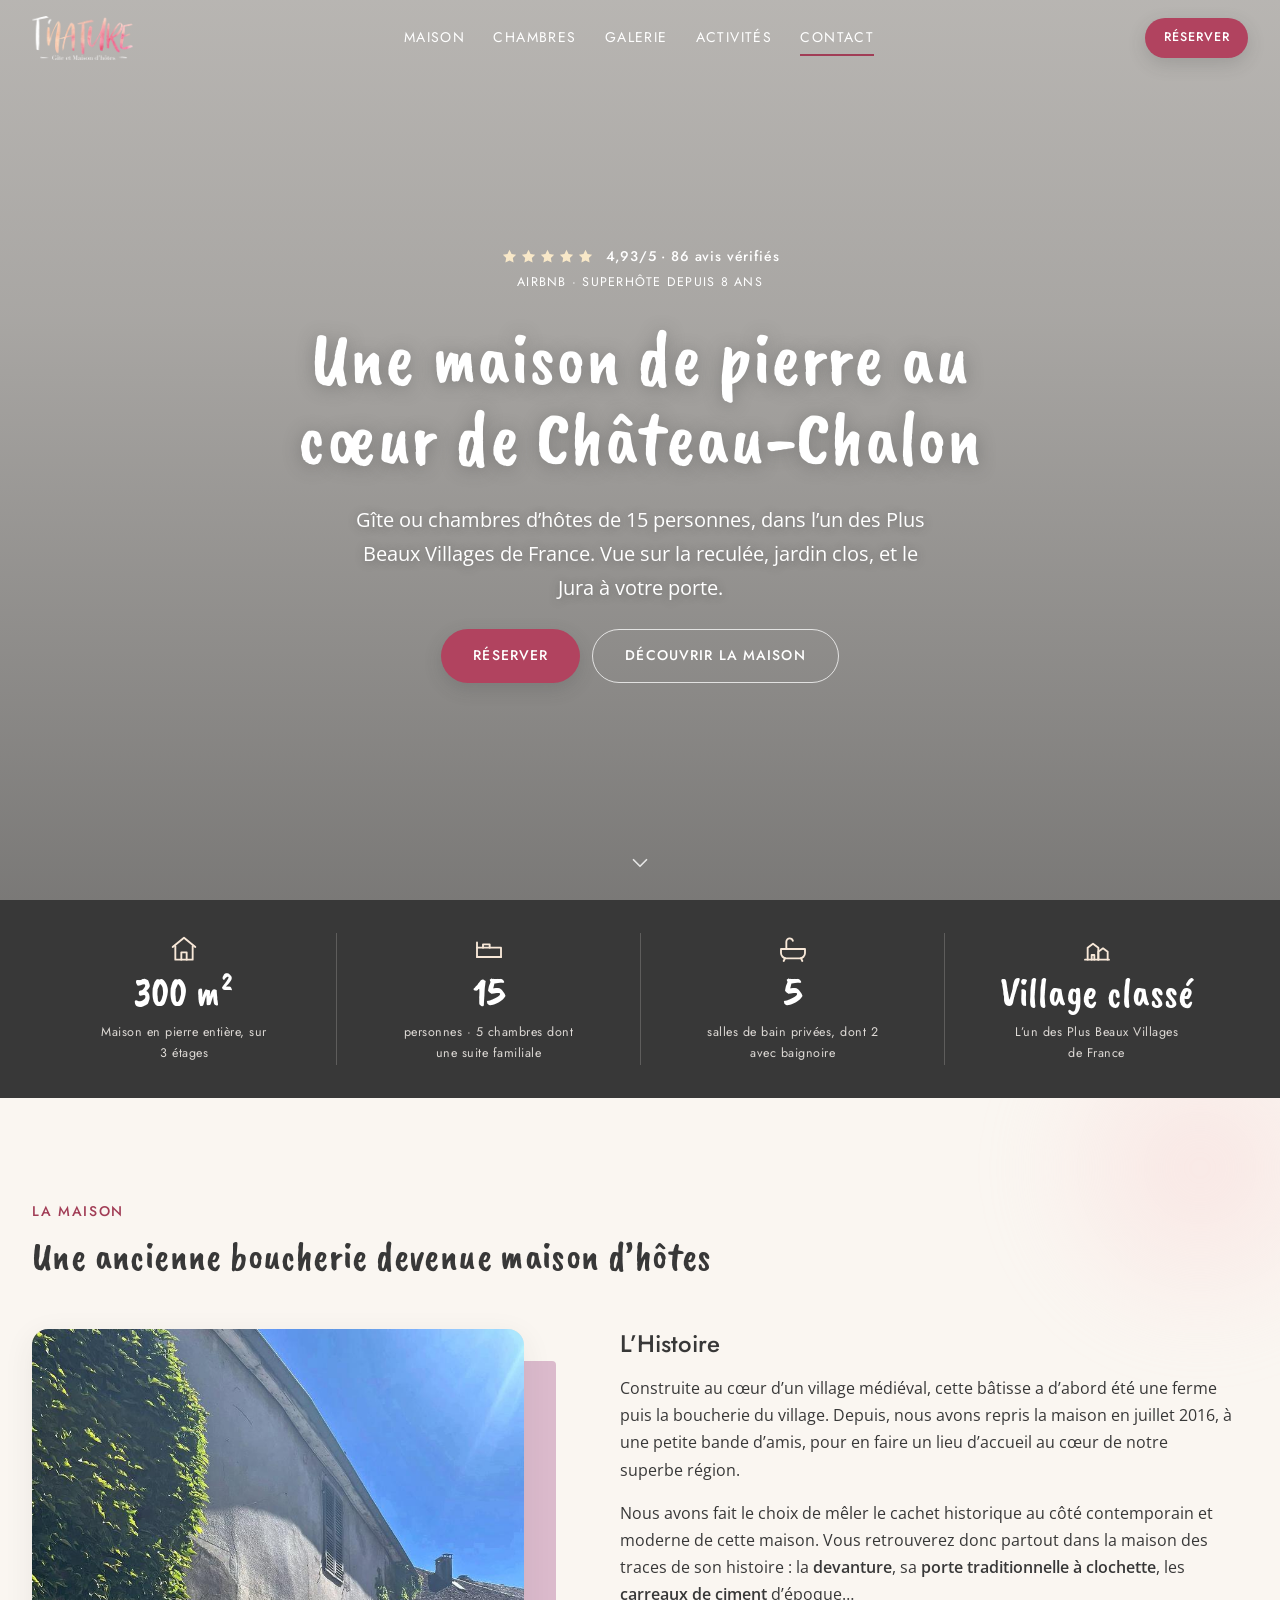
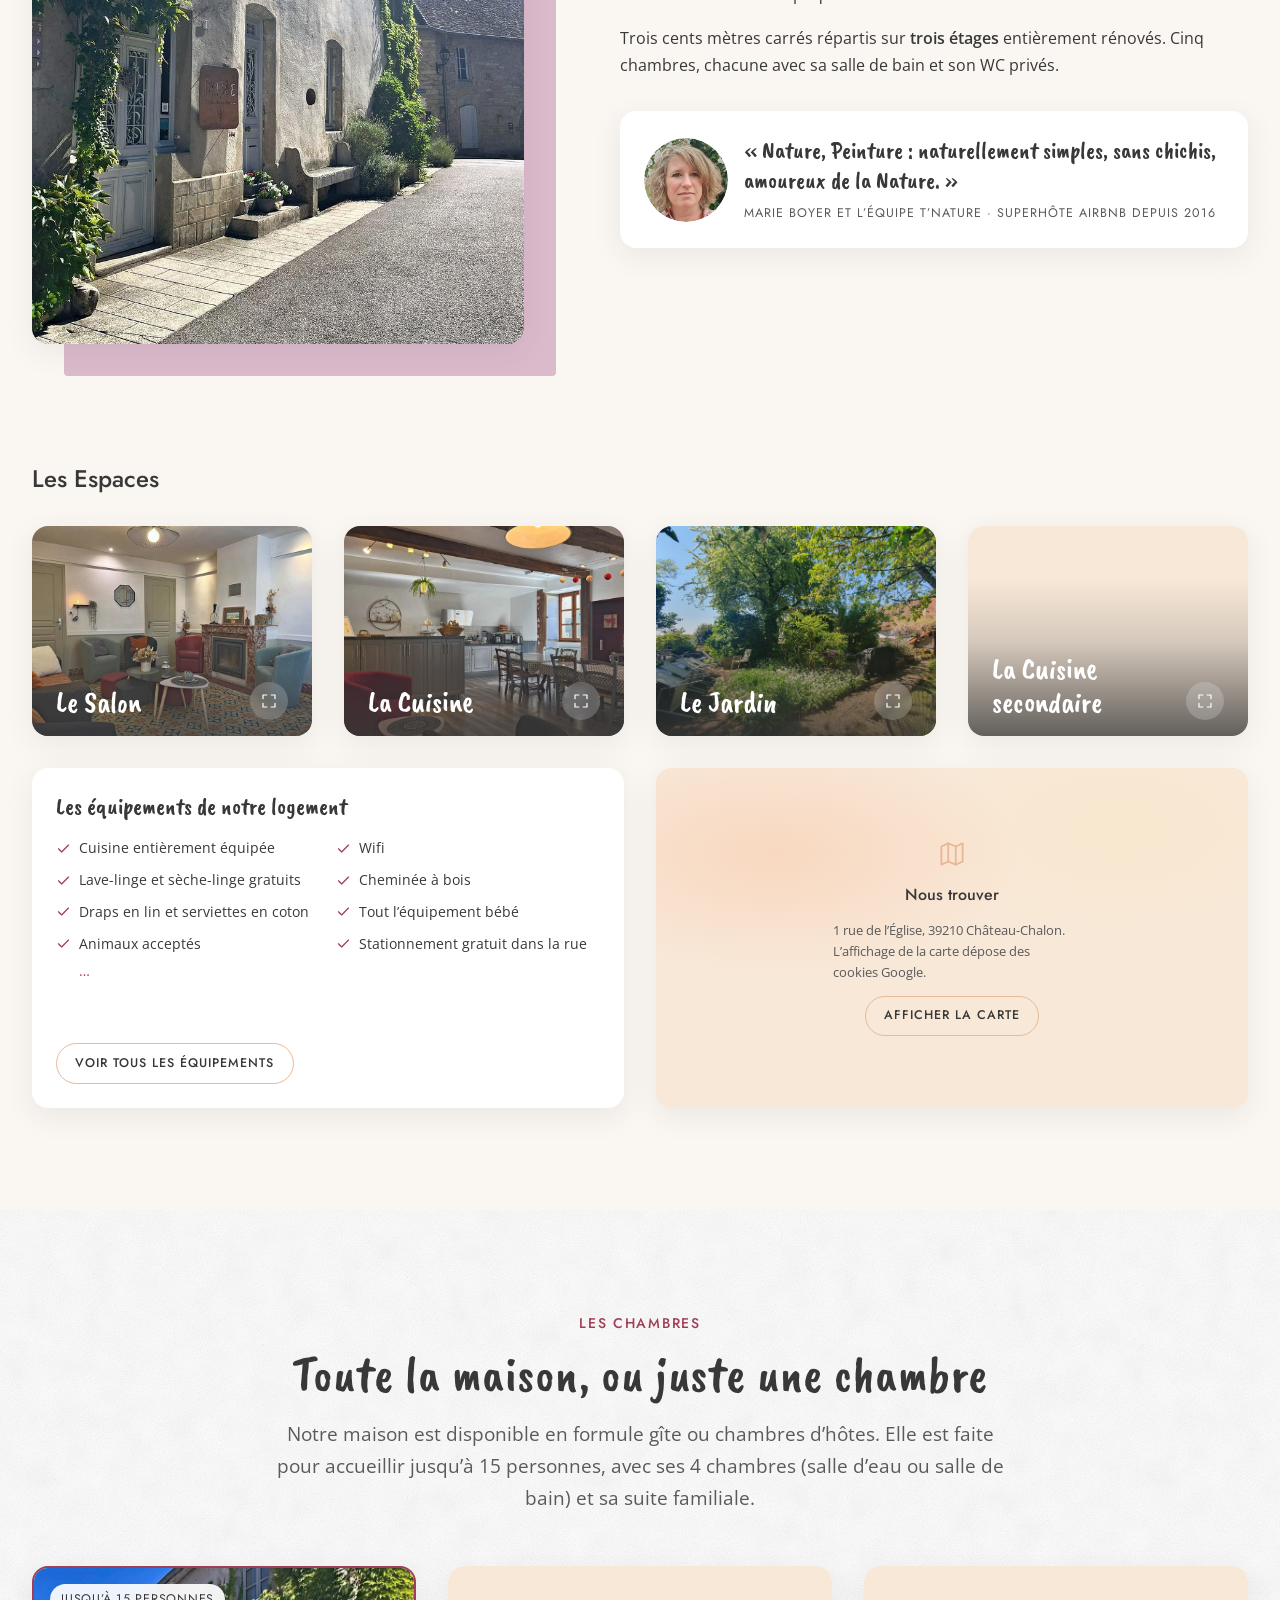
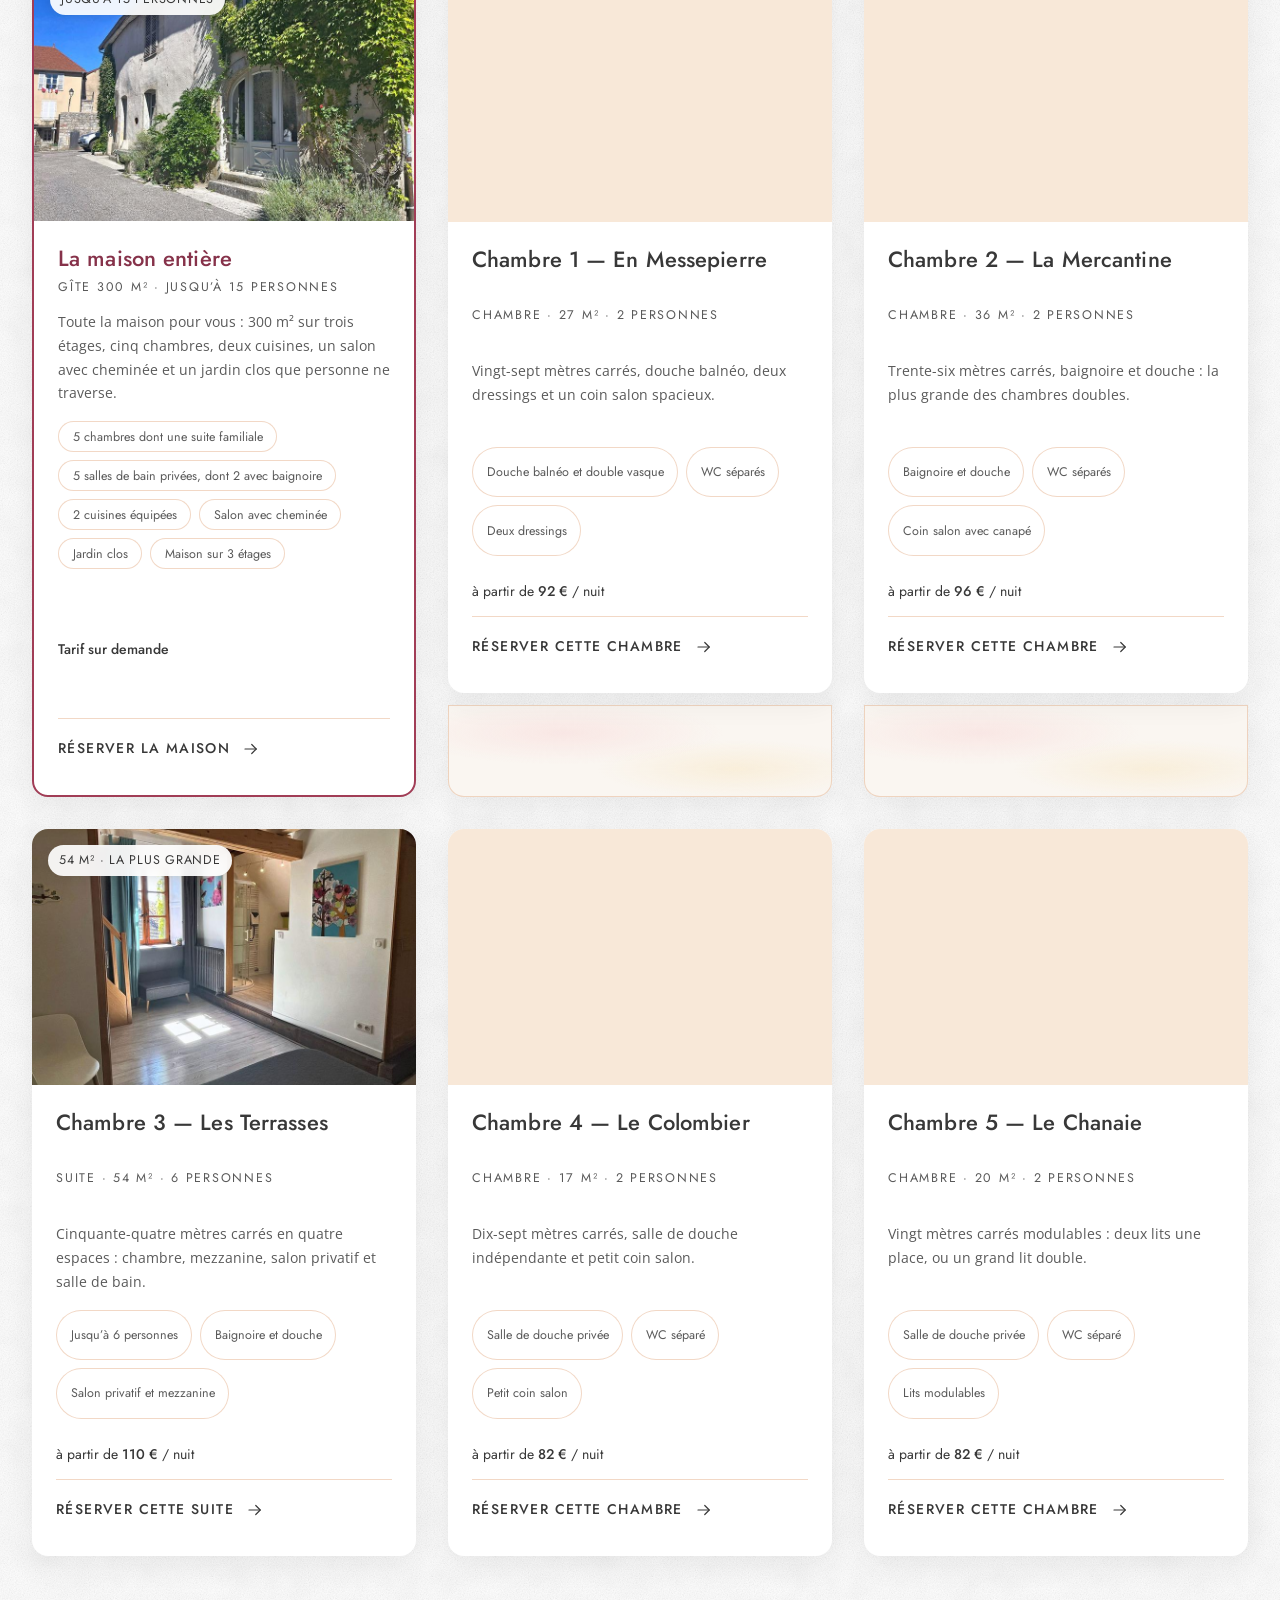
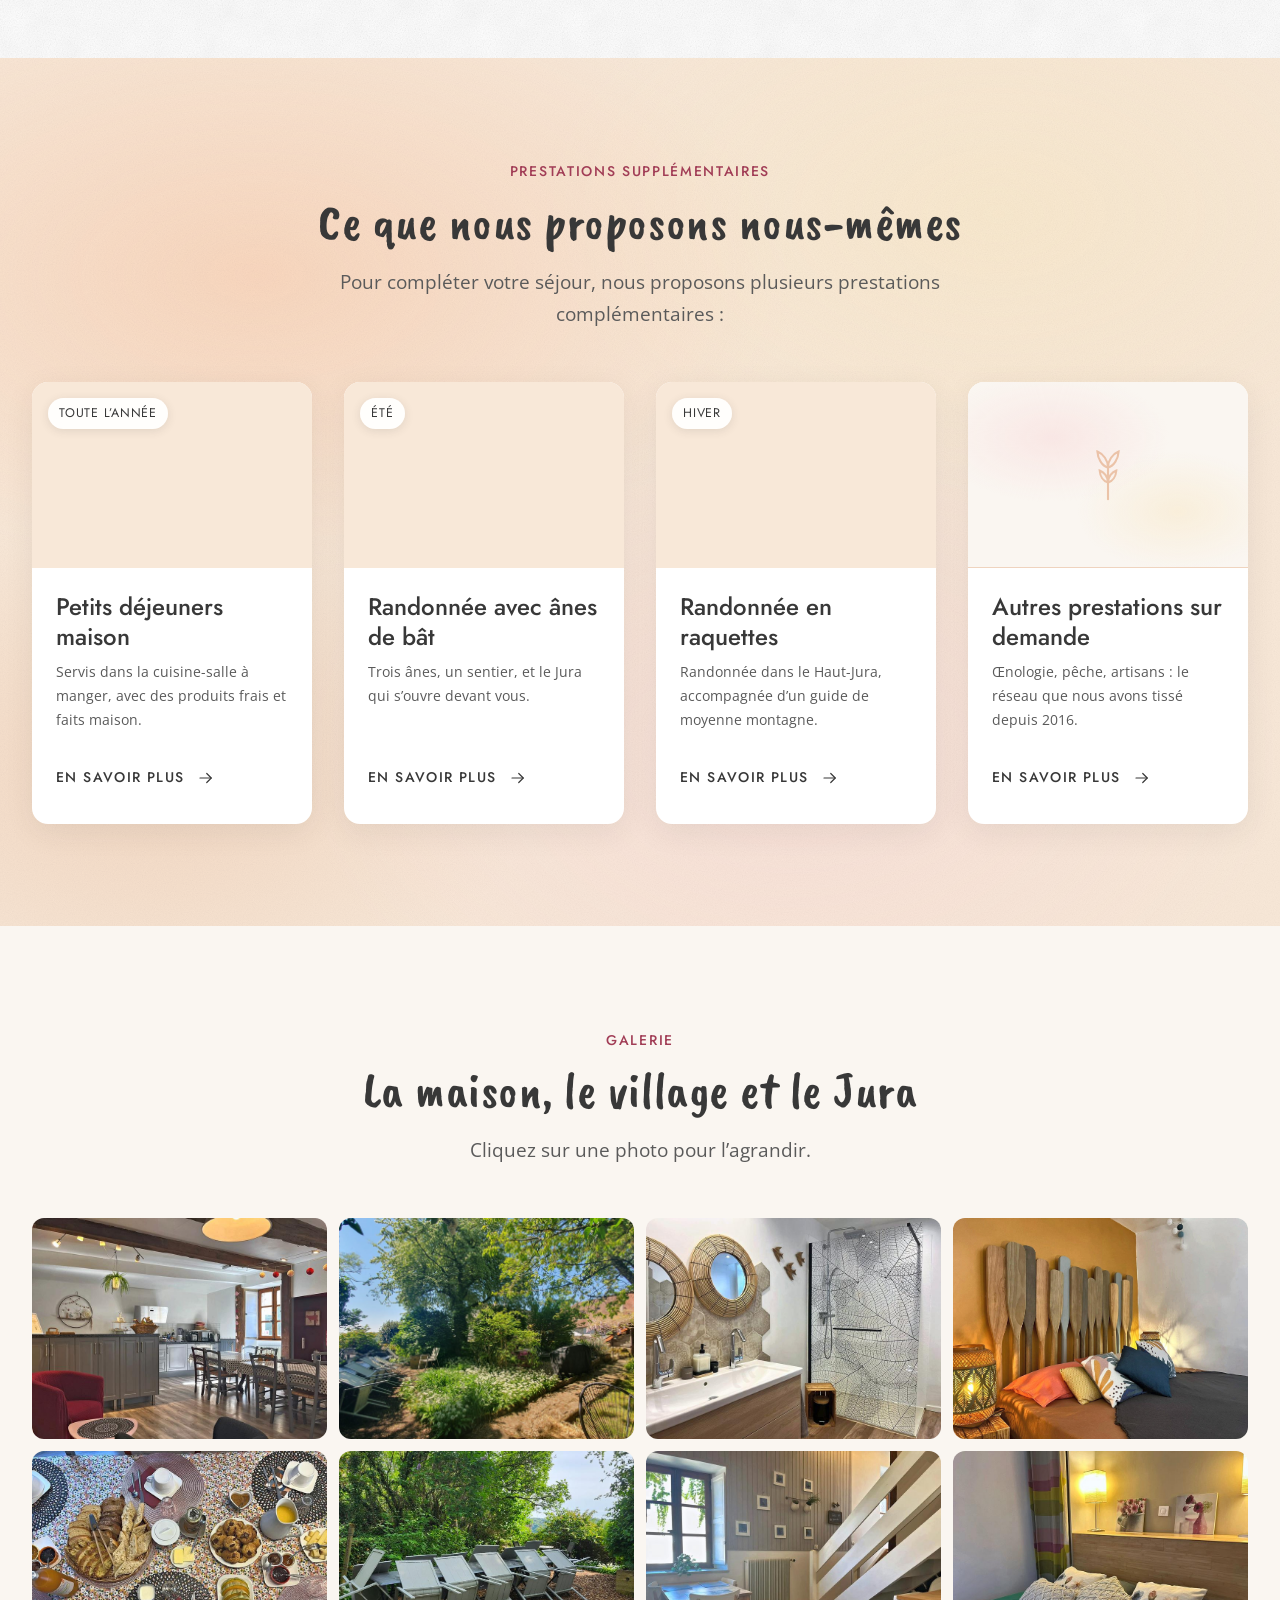
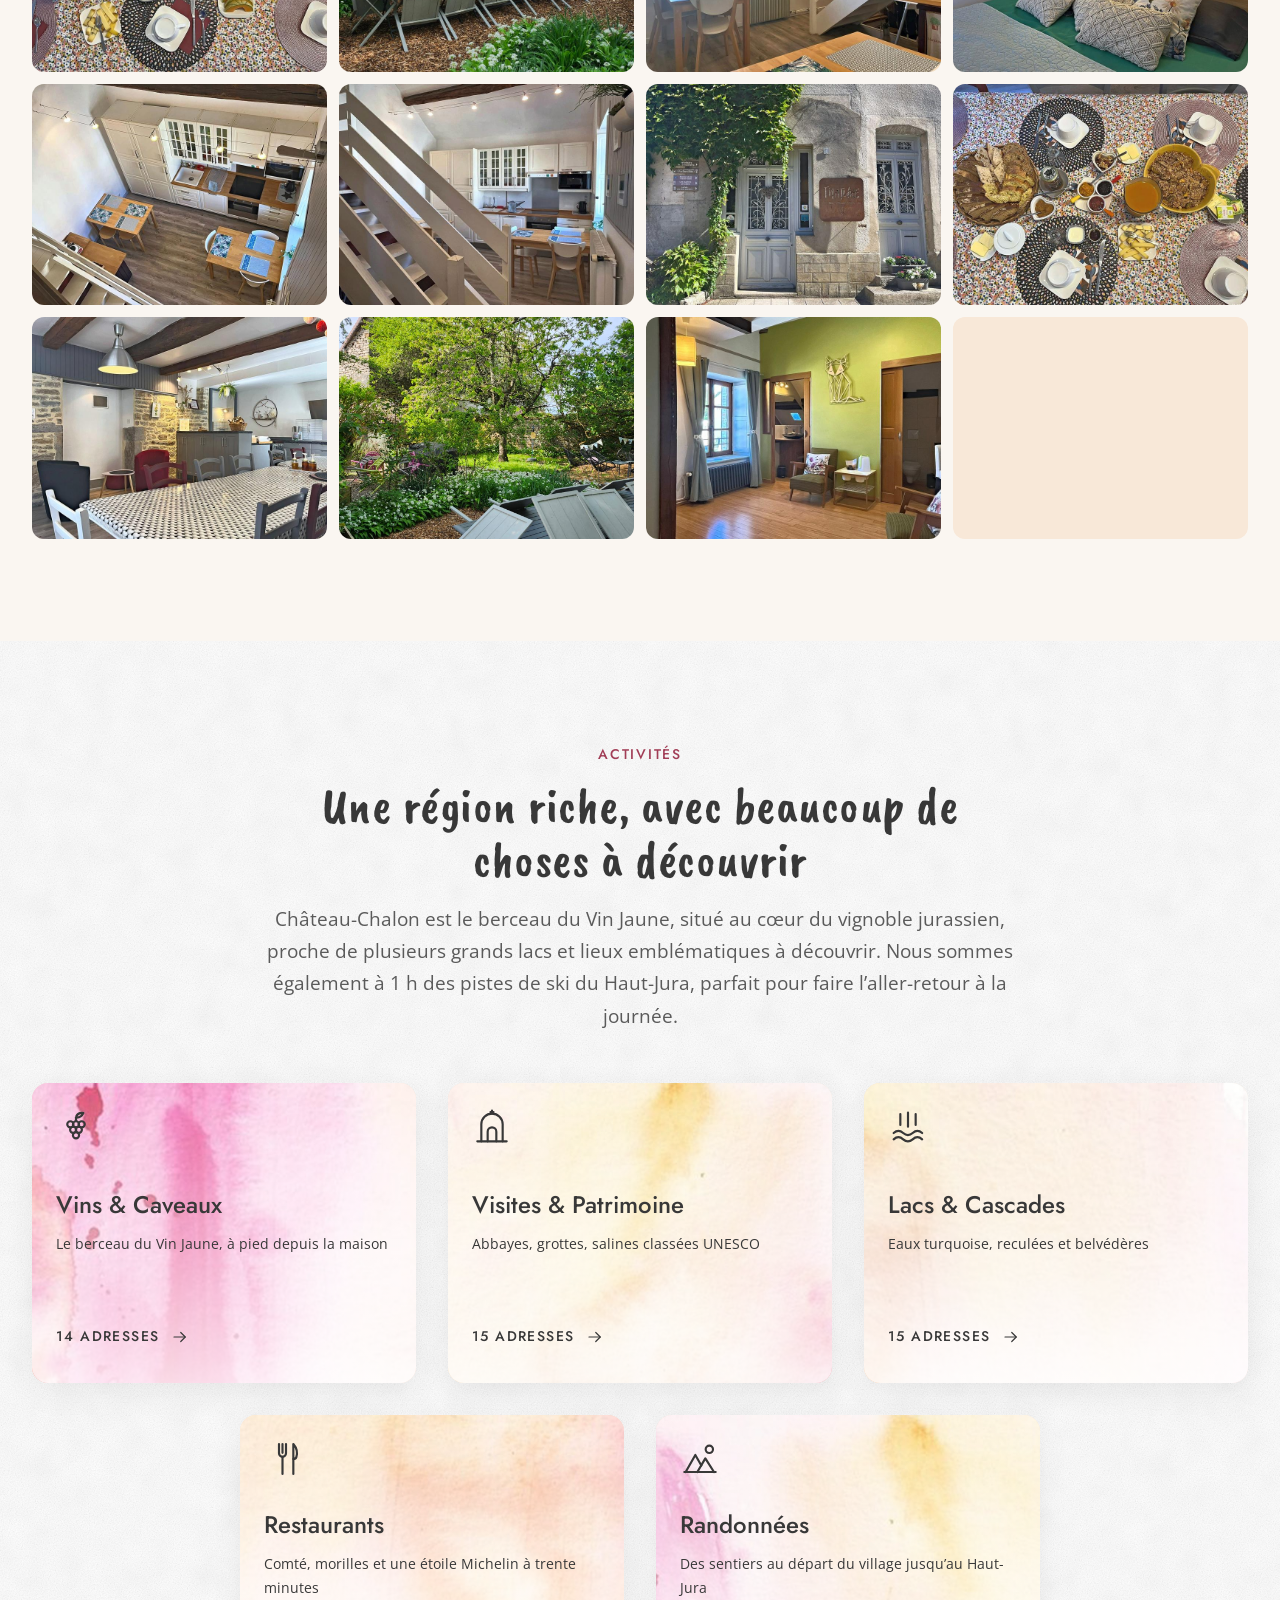
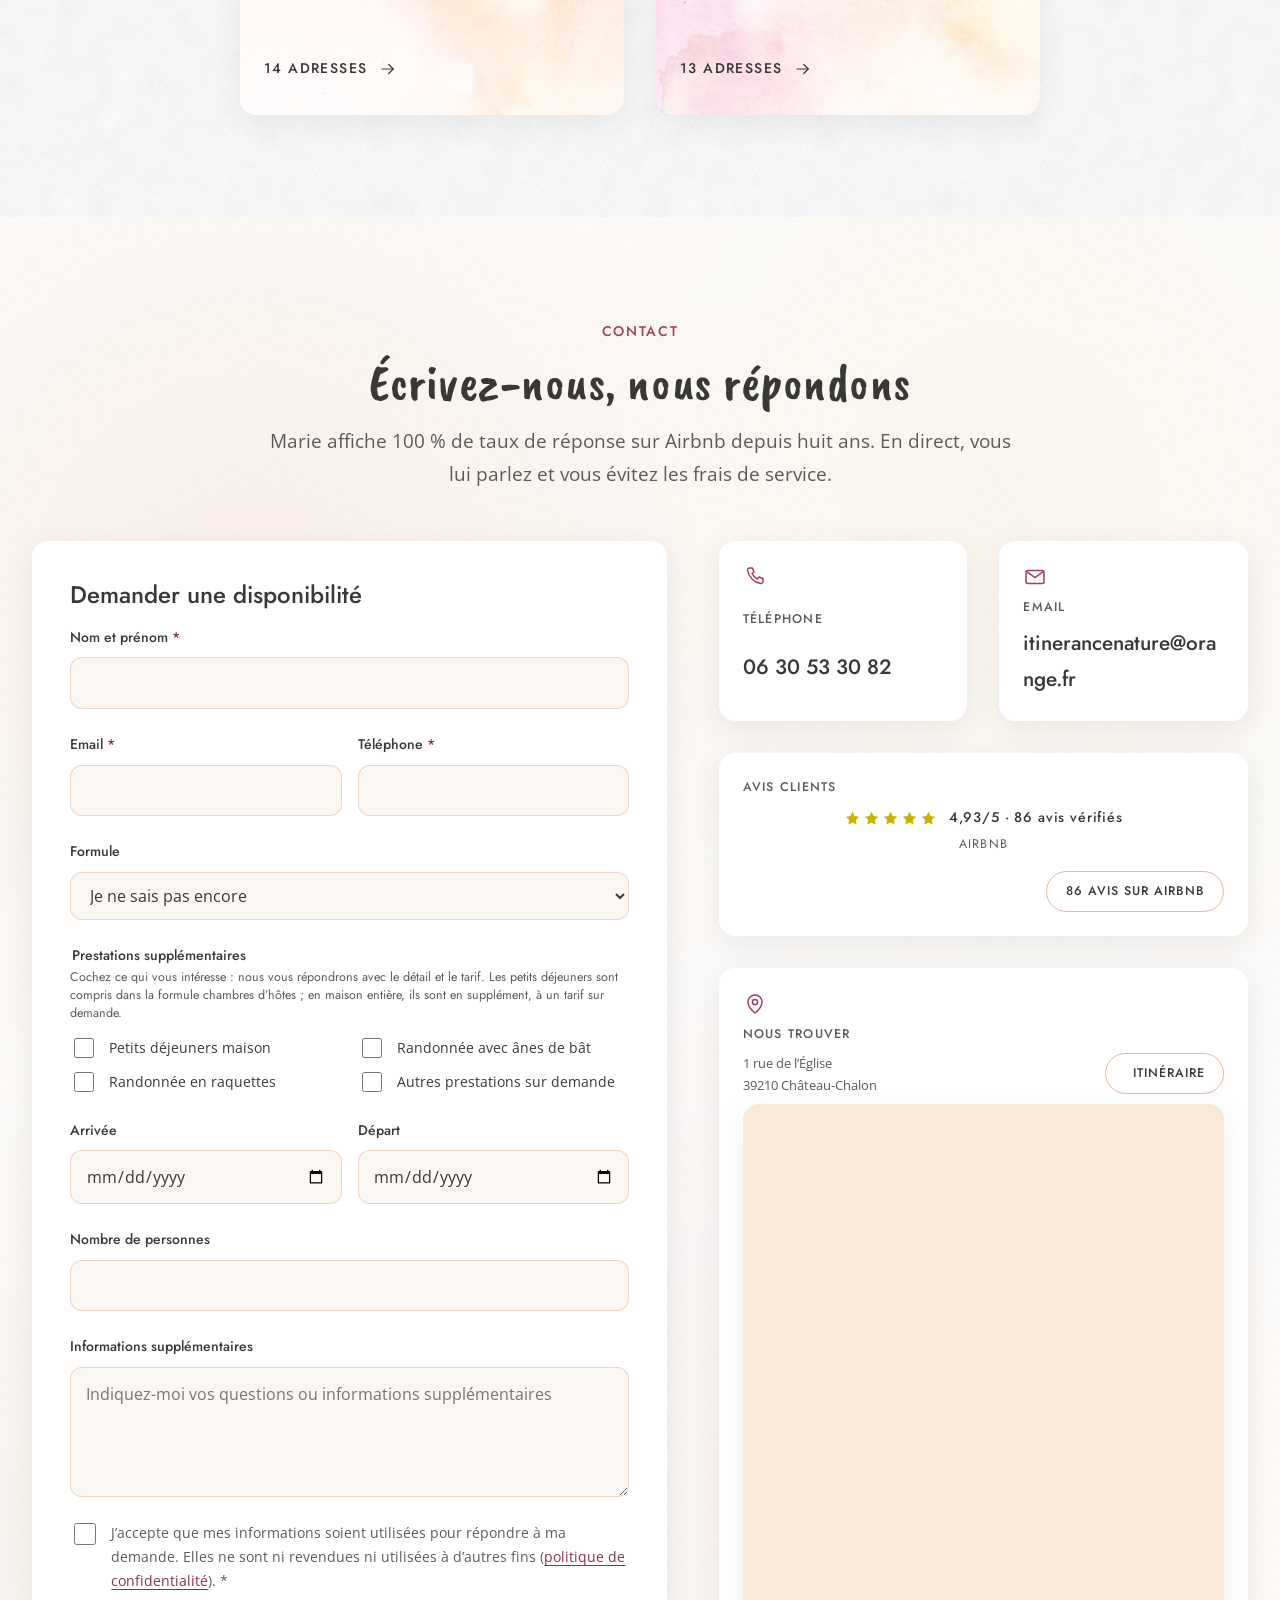
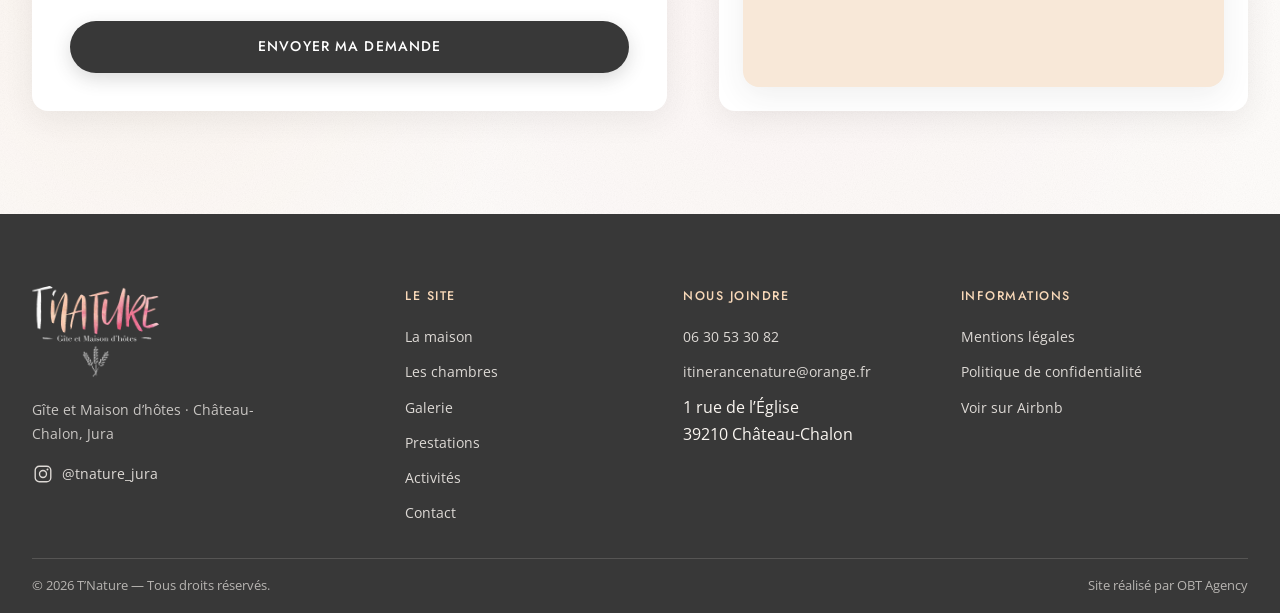
==== index.html @ d0e7f11a "Le bouton « Réserver » passe au rose bois Les deux états du bouton primaire, échangés, sur le seul «" ====
<!doctype html>
<!-- ============================================================
     T'NATURE — Gîte et maison d'hôtes, Château-Chalon (Jura)
     Site statique. Aucune dépendance, aucune étape de build.

     ⚠ CE FICHIER EST UN TEMPLATE : il n'est pas le site.
     Le site est 04-Site/index.html, produit par
     01-Structure/outils/construire-site.py à partir de ce template
     et des fiches 04-Site/data/*.json.
     → Modifier ce fichier ou les JSON, puis relancer le script.
     ============================================================ -->
<html lang="fr" class="sans-js">
<head>
<meta charset="utf-8">
<meta name="viewport" content="width=device-width, initial-scale=1">

<title>Gîte &amp; chambres d’hôtes à Château-Chalon (Jura) — T’Nature</title>
<meta name="description" content="Gîte 15 personnes ou chambres d’hôtes dans une maison en pierre de Château-Chalon, Jura. 5 chambres avec salle de bain privée, jardin clos, vue sur la reculée.">
<link rel="canonical" href="https://www.tnature.fr/">
<meta name="robots" content="noindex, nofollow">
<meta name="theme-color" content="#383838">

<!-- Open Graph -->
<meta property="og:type" content="website">
<meta property="og:locale" content="fr_FR">
<meta property="og:site_name" content="T’Nature">
<meta property="og:title" content="Gîte &amp; chambres d’hôtes à Château-Chalon (Jura) — T’Nature">
<meta property="og:description" content="Une maison de pierre de 300 m² au cœur d’un des Plus Beaux Villages de France. Gîte entier jusqu’à 15 personnes ou chambres d’hôtes, petits déjeuners maison inclus.">
<meta property="og:url" content="https://www.tnature.fr/">
<!-- TODO og:image — à produire une fois le reportage photo livré :
     1200×630 px, JPEG, à déposer dans assets/img/ et à référencer ici. -->
<meta property="og:image" content="https://www.tnature.fr/assets/img/og-tnature.jpg">
<meta property="og:image:alt" content="La maison en pierre de T’Nature à Château-Chalon">

<!-- Twitter Card -->
<meta name="twitter:card" content="summary_large_image">
<meta name="twitter:title" content="Gîte &amp; chambres d’hôtes à Château-Chalon — T’Nature">
<meta name="twitter:description" content="Maison de pierre de 300 m² au cœur de Château-Chalon. Gîte 15 personnes ou chambres d’hôtes dans le Jura.">
<meta name="twitter:image" content="https://www.tnature.fr/assets/img/og-tnature.jpg">

<!-- Icônes : le brin du logo, seul élément lisible à 32 px -->
<link rel="icon" href="assets/logo/favicon-32.png" sizes="32x32">
<link rel="icon" href="assets/logo/favicon-96.png" sizes="96x96">
<link rel="apple-touch-icon" href="assets/logo/favicon-180.png">

<!-- Polices : 3 familles, 5 graisses au total (brief §7) -->
<link rel="preconnect" href="https://fonts.googleapis.com">
<link rel="preconnect" href="https://fonts.gstatic.com" crossorigin>
<link rel="stylesheet" href="https://fonts.googleapis.com/css2?family=Caveat+Brush&family=Jost:wght@400;500&family=Open+Sans:wght@400;600&display=swap">

<!-- CSS critique du hero, inline : évite le rendu en deux temps -->
<style>
  :root{--c-encre:#383838;--c-ivoire:#FAF6F1;--h-header:76px}
  html{background:var(--c-ivoire)}
  body{margin:0;font-family:"Open Sans",Helvetica,Arial,sans-serif;color:var(--c-encre)}
  .loader{position:fixed;inset:0;z-index:9999;display:grid;place-items:center;background:var(--c-encre)}
  .hero{min-height:min(100svh,900px);margin-top:calc(-1*var(--h-header));display:grid;align-items:center;position:relative;overflow:hidden;color:#fff}
  .entete{position:sticky;top:0;z-index:100;height:var(--h-header);display:flex;align-items:center}
  @media (max-width:767px){:root{--h-header:64px}}
</style>

<link rel="stylesheet" href="css/reset.css">
<link rel="stylesheet" href="css/tokens.css">
<link rel="stylesheet" href="css/style.css">

<!-- Retire la classe de repli : à partir d'ici, JS est disponible.
     Sans JS, `sans-js` reste et les modales se déplient en sections. -->
<script>document.documentElement.classList.remove('sans-js');</script>

<!-- Données structurées schema.org -->
<script type="application/ld+json">
{
  "@context": "https://schema.org",
  "@type": "BedAndBreakfast",
  "name": "T'Nature",
  "description": "Gîte et maison d'hôtes dans une maison en pierre de 300 m² au cœur de Château-Chalon, l'un des Plus Beaux Villages de France. Gîte entier jusqu'à 15 personnes ou chambres d'hôtes.",
  "url": "https://www.tnature.fr/",
  "telephone": "+33630533082",
  "email": "itinerancenature@orange.fr",
  "address": {
    "@type": "PostalAddress",
    "streetAddress": "1 rue de l'Église",
    "postalCode": "39210",
    "addressLocality": "Château-Chalon",
    "addressRegion": "Jura",
    "addressCountry": "FR"
  },
  "sameAs": [
    "https://www.instagram.com/tnature_jura/",
    "https://www.airbnb.fr/rooms/32778159"
  ],
  "numberOfRooms": 5,
  "maximumAttendeeCapacity": 15,
  "priceRange": "82 € - 110 €",
  "checkinTime": "17:00",
  "checkoutTime": "10:00",
  "petsAllowed": true,
  "smokingAllowed": false,
  "availableLanguage": ["fr", "en"],
  "amenityFeature": [
    { "@type": "LocationFeatureSpecification", "name": "WiFi", "value": true },
    { "@type": "LocationFeatureSpecification", "name": "Jardin clos", "value": true },
    { "@type": "LocationFeatureSpecification", "name": "Salle de bain privée dans chaque chambre", "value": true },
    { "@type": "LocationFeatureSpecification", "name": "Cheminée", "value": true },
    { "@type": "LocationFeatureSpecification", "name": "Équipement bébé", "value": true },
    { "@type": "LocationFeatureSpecification", "name": "Lave-linge", "value": true },
    { "@type": "LocationFeatureSpecification", "name": "Petits déjeuners maison", "value": true }
  ],
  "aggregateRating": {
    "@type": "AggregateRating",
    "ratingValue": "4.93",
    "reviewCount": 86,
    "bestRating": "5",
    "worstRating": "1"
  }
}
</script>
<!-- TODO JSON-LD :
     · "geo" (latitude / longitude) — coordonnées à relever, brief §7.
     · "priceRange" : 82–110 € = formule chambres d’hôtes, validée le 12/09/2026.
       À revoir le jour où le tarif du gîte entier est connu (§2.6).
     · "aggregateRating" reprend les chiffres RÉELS d'Airbnb (4,93 / 86 avis),
       affichés et sourcés sur la page. Google ignore parfois les notes
       auto-déclarées d'un établissement : si l'avertissement remonte dans la
       Search Console, retirer ce bloc — ce n'est pas une pénalité, seulement
       un extrait enrichi non affiché.
     · Basculer sur la note Google dès qu'elle est connue (§11.4). -->
</head>
<body>

<a class="saut-contenu" href="#top">Aller au contenu</a>

<!-- ══════════════ ÉCRAN DE CHARGEMENT ══════════════ -->
<div class="loader" id="loader" aria-hidden="true">
  <div class="loader__fond"><img class="image-fond" src="assets/img/loader-01-1600.jpg" srcset="assets/img/loader-01-1000.jpg 1000w, assets/img/loader-01-1600.jpg 1600w" sizes="100vw" width="1600" height="1067" data-actif="1" fetchpriority="high" decoding="async" alt=""></div>
  <div class="loader__voile"></div>
  <div class="loader__logo">
    <span class="logo">
      <img class="logo__image" src="assets/logo/tnature-complet-blanc.png"
           width="560" height="407" alt="">
    </span>
  </div>
</div>

<!-- ══════════════ EN-TÊTE ══════════════ -->
<header class="entete" id="entete" data-etat="transparent">
  <div class="contenant entete__grille">

    <a class="logo entete__logo" href="#top" aria-label="T’Nature, retour en haut de page">
      <img class="logo__image logo__image--sombre" src="assets/logo/tnature-lettrage.png"
           width="440" height="192" alt="">
      <img class="logo__image logo__image--clair" src="assets/logo/tnature-lettrage-blanc.png"
           width="440" height="192" alt="">
    </a>

    <nav class="nav" aria-label="Navigation principale">
      <ul class="nav__liste">
        <li><a class="nav__lien" data-nav-lien href="#maison">Maison</a></li>
        <li><a class="nav__lien" data-nav-lien href="#chambres">Chambres</a></li>
        <li><a class="nav__lien" data-nav-lien href="#galerie">Galerie</a></li>
        <li><a class="nav__lien" data-nav-lien href="#activites">Activités</a></li>
        <li><a class="nav__lien" data-nav-lien href="#contact">Contact</a></li>
      </ul>
    </nav>

    <div class="entete__actions">
      <!-- Ce bouton-ci descend à la section « Les chambres » : c'est là qu'on
           choisit avant de demander. Celui du hero, lui, ouvre toujours la
           modale de réservation. -->
      <a class="btn btn--primaire btn--reserver btn--compact" href="#chambres">Réserver</a>
      <button type="button" class="burger" id="burger" aria-expanded="false"
              aria-controls="nav-mobile" aria-label="Ouvrir le menu">
        <span class="burger__ouvrir"><svg viewBox="0 0 24 24" fill="none" stroke="currentColor" stroke-width="1.7" stroke-linecap="round" aria-hidden="true"><path d="M4 7h16M4 12h16M4 17h16"/></svg></span>
        <span class="burger__fermer"><svg viewBox="0 0 24 24" fill="none" stroke="currentColor" stroke-width="1.7" stroke-linecap="round" aria-hidden="true"><path d="M6 6l12 12M18 6L6 18"/></svg></span>
      </button>
    </div>

  </div>
</header>

<!-- Panneau de navigation mobile -->
<div class="nav-mobile texture-aquarelle" id="nav-mobile" aria-label="Menu">
  <nav class="contenant">
    <!-- Les mêmes cinq entrées que la navigation d'ordinateur : « Prestations »
         a été retirée à la demande du client. La section reste accessible par
         la page — seul le raccourci du menu disparaît. -->
    <ul class="nav-mobile__liste">
      <li><a class="nav-mobile__lien" href="#maison">Maison</a></li>
      <li><a class="nav-mobile__lien" href="#chambres">Chambres</a></li>
      <li><a class="nav-mobile__lien" href="#galerie">Galerie</a></li>
      <li><a class="nav-mobile__lien" href="#activites">Activités</a></li>
      <li><a class="nav-mobile__lien" href="#contact">Contact</a></li>
    </ul>
    <div class="nav-mobile__pied">
      <a class="btn btn--primaire btn--pleine" href="tel:+33630533082">06 30 53 30 82</a>
    </div>
  </nav>
</div>

<main id="contenu">

<!-- ══════════════ HERO ══════════════ -->
<section class="hero" id="top">
  <div class="hero__fond"><div class="diaporama" data-diaporama data-duree="3000"><picture><source media="(max-width: 767px)" srcset="assets/img/hero-mobile-01-1000.jpg 1000w, assets/img/hero-mobile-01-1179.jpg 1179w" sizes="100vw"><img class="image-fond" src="assets/img/hero-01-1569.jpg" srcset="assets/img/hero-01-1000.jpg 1000w, assets/img/hero-01-1569.jpg 1569w" sizes="100vw" width="1569" height="1176" data-actif="1" fetchpriority="high" decoding="async" alt=""></picture><picture><source media="(max-width: 767px)" srcset="assets/img/hero-mobile-02-899.jpg 899w" sizes="100vw"><img class="image-fond" src="assets/img/hero-02-1600.jpg" srcset="assets/img/hero-02-1000.jpg 1000w, assets/img/hero-02-1600.jpg 1600w" sizes="100vw" width="1600" height="1066" fetchpriority="low" decoding="async" alt=""></picture><picture><source media="(max-width: 767px)" srcset="assets/img/hero-mobile-03-1000.jpg 1000w, assets/img/hero-mobile-03-1200.jpg 1200w" sizes="100vw"><img class="image-fond" src="assets/img/hero-03-1599.jpg" srcset="assets/img/hero-03-1000.jpg 1000w, assets/img/hero-03-1599.jpg 1599w" sizes="100vw" width="1599" height="899" fetchpriority="low" decoding="async" alt=""></picture></div></div>
  <div class="hero__voile"></div>

  <div class="contenant hero__contenu">
    <!-- Les avis passent AVANT le titre : c'est le premier argument (brief §4.2) -->
    <div class="avis-badge avis-badge--clair" data-source="Airbnb" data-note="4,93" data-volume="86"><p class="avis-badge__ligne"><span class="avis-badge__etoiles" aria-hidden="true"><svg viewBox="0 0 24 24" fill="currentColor" aria-hidden="true"><path d="M12 2.6l2.9 5.9 6.5.95-4.7 4.6 1.1 6.5L12 17.5l-5.8 3.05 1.1-6.5-4.7-4.6 6.5-.95z"/></svg><svg viewBox="0 0 24 24" fill="currentColor" aria-hidden="true"><path d="M12 2.6l2.9 5.9 6.5.95-4.7 4.6 1.1 6.5L12 17.5l-5.8 3.05 1.1-6.5-4.7-4.6 6.5-.95z"/></svg><svg viewBox="0 0 24 24" fill="currentColor" aria-hidden="true"><path d="M12 2.6l2.9 5.9 6.5.95-4.7 4.6 1.1 6.5L12 17.5l-5.8 3.05 1.1-6.5-4.7-4.6 6.5-.95z"/></svg><svg viewBox="0 0 24 24" fill="currentColor" aria-hidden="true"><path d="M12 2.6l2.9 5.9 6.5.95-4.7 4.6 1.1 6.5L12 17.5l-5.8 3.05 1.1-6.5-4.7-4.6 6.5-.95z"/></svg><svg viewBox="0 0 24 24" fill="currentColor" aria-hidden="true"><path d="M12 2.6l2.9 5.9 6.5.95-4.7 4.6 1.1 6.5L12 17.5l-5.8 3.05 1.1-6.5-4.7-4.6 6.5-.95z"/></svg></span><span class="avis-badge__note">4,93/5 · 86 avis vérifiés</span></p><p class="avis-badge__source">Airbnb · Superhôte depuis 8 ans</p></div>

    <h1 class="hero__titre">Une maison de pierre au cœur de Château-Chalon</h1>

    <p class="hero__sous-titre">
      Gîte ou chambres d’hôtes de 15 personnes, dans l’un des Plus Beaux Villages de France.
      Vue sur la reculée, jardin clos, et le Jura à votre porte.
    </p>

    <div class="hero__ctas">
      <!-- Comme celui de la barre de menu : on descend choisir sa chambre.
           La modale « Réserver votre séjour » reste dans la page, sans
           déclencheur — elle est prête si le client veut la rétablir. -->
      <a class="btn btn--primaire btn--reserver" href="#chambres">Réserver</a>
      <a class="btn btn--secondaire" href="#maison">Découvrir la maison</a>
    </div>
  </div>

  <a class="hero__chevron" href="#points" aria-label="Descendre à la section suivante">
    <svg viewBox="0 0 24 24" fill="none" stroke="currentColor" stroke-width="1.6" stroke-linecap="round" stroke-linejoin="round" aria-hidden="true"><path d="M6 9l6 6 6-6"/></svg>
  </a>
</section>

<!-- ══════════════ LES 4 POINTS FORTS ══════════════
     Le classement « 3 épis Gîtes de France » a été retiré du site à la demande
     du client (12 septembre) : il figurait ici, en badge sur la photo de
     L'Histoire, dans le pied de page et dans les mentions légales. Le droit
     d'usage du logo et le millésime n'étaient pas confirmés (brief §11.5).
     Pour le rétablir : l'icône `epi` est toujours dans construire-site.py. -->
<section class="points" id="points" aria-label="La maison en quatre chiffres">
  <div class="contenant">
    <!-- Les quatre points sont écrits deux fois : en mobile, la bande défile
         en boucle, et la seconde série est ce qui la fait tourner sans
         raccord. Les copies sont hors de l'arbre d'accessibilité et masquées
         partout ailleurs. -->
    <ul class="points__liste">
      <li class="points__item">
        <span class="points__icone"><svg viewBox="0 0 24 24" fill="none" stroke="currentColor" stroke-width="1.4" stroke-linecap="round" stroke-linejoin="round" aria-hidden="true"><path d="M3.5 10.5L12 3.5l8.5 7"/><path d="M5.5 9.8V20h13V9.8"/><path d="M10 20v-5.5h4V20"/></svg></span>
        <span class="points__chiffre">300 m²</span>
        <span class="points__libelle">Maison en pierre entière, sur 3 étages</span>
      </li>
      <li class="points__item">
        <span class="points__icone"><svg viewBox="0 0 24 24" fill="none" stroke="currentColor" stroke-width="1.4" stroke-linecap="round" stroke-linejoin="round" aria-hidden="true"><path d="M3 18v-7h18v7"/><path d="M3 18h18"/><path d="M3 11V7"/><path d="M7.5 11V8.5h5V11"/></svg></span>
        <span class="points__chiffre">15</span>
        <span class="points__libelle">personnes · 5 chambres dont une suite familiale</span>
      </li>
      <li class="points__item">
        <span class="points__icone"><svg viewBox="0 0 24 24" fill="none" stroke="currentColor" stroke-width="1.4" stroke-linecap="round" stroke-linejoin="round" aria-hidden="true"><path d="M3 12h18v3a4 4 0 0 1-4 4H7a4 4 0 0 1-4-4z"/><path d="M7 12V6.5A2.5 2.5 0 0 1 9.5 4c1.2 0 2.1.8 2.4 1.9"/><path d="M6 19l-1 2M18 19l1 2"/></svg></span>
        <span class="points__chiffre">5</span>
        <span class="points__libelle">salles de bain privées, dont 2 avec baignoire</span>
      </li>
      <li class="points__item">
        <span class="points__icone"><svg viewBox="0 0 24 24" fill="none" stroke="currentColor" stroke-width="1.4" stroke-linecap="round" stroke-linejoin="round" aria-hidden="true"><path d="M3 20h18"/><path d="M5 20V11l4-3 4 3v9"/><path d="M13 20v-6l3.5-2.5L20 14v6"/><path d="M8 20v-3.5h2V20"/></svg></span>
        <span class="points__chiffre">Village classé</span>
        <span class="points__libelle">L’un des Plus Beaux Villages de France</span>
      </li>
      <li class="points__item points__item--copie" aria-hidden="true">
        <span class="points__icone"><svg viewBox="0 0 24 24" fill="none" stroke="currentColor" stroke-width="1.4" stroke-linecap="round" stroke-linejoin="round" aria-hidden="true"><path d="M3.5 10.5L12 3.5l8.5 7"/><path d="M5.5 9.8V20h13V9.8"/><path d="M10 20v-5.5h4V20"/></svg></span>
        <span class="points__chiffre">300 m²</span>
        <span class="points__libelle">Maison en pierre entière, sur 3 étages</span>
      </li>
      <li class="points__item points__item--copie" aria-hidden="true">
        <span class="points__icone"><svg viewBox="0 0 24 24" fill="none" stroke="currentColor" stroke-width="1.4" stroke-linecap="round" stroke-linejoin="round" aria-hidden="true"><path d="M3 18v-7h18v7"/><path d="M3 18h18"/><path d="M3 11V7"/><path d="M7.5 11V8.5h5V11"/></svg></span>
        <span class="points__chiffre">15</span>
        <span class="points__libelle">personnes · 5 chambres dont une suite familiale</span>
      </li>
      <li class="points__item points__item--copie" aria-hidden="true">
        <span class="points__icone"><svg viewBox="0 0 24 24" fill="none" stroke="currentColor" stroke-width="1.4" stroke-linecap="round" stroke-linejoin="round" aria-hidden="true"><path d="M3 12h18v3a4 4 0 0 1-4 4H7a4 4 0 0 1-4-4z"/><path d="M7 12V6.5A2.5 2.5 0 0 1 9.5 4c1.2 0 2.1.8 2.4 1.9"/><path d="M6 19l-1 2M18 19l1 2"/></svg></span>
        <span class="points__chiffre">5</span>
        <span class="points__libelle">salles de bain privées, dont 2 avec baignoire</span>
      </li>
      <li class="points__item points__item--copie" aria-hidden="true">
        <span class="points__icone"><svg viewBox="0 0 24 24" fill="none" stroke="currentColor" stroke-width="1.4" stroke-linecap="round" stroke-linejoin="round" aria-hidden="true"><path d="M3 20h18"/><path d="M5 20V11l4-3 4 3v9"/><path d="M13 20v-6l3.5-2.5L20 14v6"/><path d="M8 20v-3.5h2V20"/></svg></span>
        <span class="points__chiffre">Village classé</span>
        <span class="points__libelle">L’un des Plus Beaux Villages de France</span>
      </li>
    </ul>
  </div>
</section>

<!-- ══════════════ LA MAISON ══════════════ -->
<section class="section section--ivoire maison" id="maison">
  <span class="tache-aquarelle" aria-hidden="true"></span>
  <div class="contenant">

    <div class="section__entete section__entete--large apparait">
      <span class="surtitre">La maison</span>
      <h2 class="titre-une-ligne">Une ancienne boucherie devenue maison d’hôtes</h2>
    </div>

    <!-- ── L'Histoire ── -->
    <div class="histoire">

      <div class="histoire__visuel apparait">
        <div class="motif-signature">
          <figure class="placeholder-img placeholder-img--photo placeholder-img--portrait" style="--ratio: 4/5" data-img-slot="histoire-01"><span class="photo__fond" aria-hidden="true" style="background-image: url(assets/img/histoire-01-800.jpg)"></span><img src="assets/img/histoire-01-1400.jpg" srcset="assets/img/histoire-01-800.jpg 800w, assets/img/histoire-01-1400.jpg 1400w" sizes="(max-width: 900px) 92vw, 38vw" width="1400" height="1866" loading="lazy" decoding="async" alt="La façade en pierre de la maison, couverte de vigne vierge, dans la ruelle du village"></figure>
        </div>
      </div>

      <div class="histoire__texte apparait" data-rang="1">
        <h3>L’Histoire</h3>
        <p>
          Construite au cœur d’un village médiéval, cette bâtisse a d’abord été une ferme puis la
          boucherie du village. Depuis, nous avons repris la maison en juillet 2016, à une
          petite bande d’amis, pour en faire un lieu d’accueil au cœur de notre superbe région.
        </p>
        <p>
          Nous avons fait le choix de mêler le cachet historique au côté contemporain et
          moderne de cette maison. Vous retrouverez donc partout dans la maison des traces de
          son histoire : la <strong>devanture</strong>, sa <strong>porte traditionnelle à
          clochette</strong>, les <strong>carreaux de ciment</strong> d’époque…
        </p>
        <p>
          Trois cents mètres carrés répartis sur <strong>trois étages</strong> entièrement
          rénovés. Cinq chambres, chacune avec sa salle de bain et son WC privés.
        </p>

        <div class="encadre-equipe">
          <span class="encadre-equipe__portrait"><figure class="placeholder-img placeholder-img--photo placeholder-img--vignette" style="--ratio: 1/1" data-img-slot="portrait-marie-01"><img src="assets/img/portrait-marie-01-640.jpg" srcset="assets/img/portrait-marie-01-640.jpg 640w" sizes="84px" width="640" height="640" loading="lazy" decoding="async" alt="Marie Boyer, qui vous accueille à T’Nature, devant un hibiscus en fleurs"></figure></span>
          <blockquote>
            <p class="encadre-equipe__citation">
              « Nature, Peinture : naturellement simples, sans chichis, amoureux de la Nature. »
            </p>
            <footer class="encadre-equipe__signature">
              Marie Boyer et l’équipe T’Nature · Superhôte Airbnb depuis 2016
            </footer>
          </blockquote>
        </div>
      </div>

    </div>

    <!-- ── Les Espaces ── -->
    <div class="espaces">
      <div class="section__entete apparait" style="margin-bottom:0">
        <h3>Les Espaces</h3>
      </div>

      <div class="espaces__grille">
        <button type="button" class="carte-espace apparait" data-rang="0" data-modale-cible="modale-salon"><span class="carte-espace__media"><figure class="placeholder-img placeholder-img--photo" style="--ratio: 4/3" data-img-slot="salon-01"><img src="assets/img/salon-01-1400.jpg" srcset="assets/img/salon-01-800.jpg 800w, assets/img/salon-01-1400.jpg 1400w" sizes="(max-width: 560px) 92vw, (max-width: 900px) 46vw, 30vw" width="1400" height="1050" loading="lazy" decoding="async" alt="Le salon : fauteuils, cheminée de marbre et sols en carreaux de ciment d’époque"></figure></span><span class="carte-espace__voile"></span><span class="carte-espace__pied"><span class="carte-espace__titre">Le Salon</span><span class="carte-espace__loupe" aria-hidden="true"><svg viewBox="0 0 24 24" fill="none" stroke="currentColor" stroke-width="1.6" stroke-linecap="round" stroke-linejoin="round" aria-hidden="true"><path d="M4 9V4h5M20 15v5h-5M15 4h5v5M9 20H4v-5"/></svg></span></span></button>
<button type="button" class="carte-espace apparait" data-rang="1" data-modale-cible="modale-cuisine"><span class="carte-espace__media"><figure class="placeholder-img placeholder-img--photo" style="--ratio: 4/3" data-img-slot="cuisine-01"><img src="assets/img/cuisine-01-1400.jpg" srcset="assets/img/cuisine-01-800.jpg 800w, assets/img/cuisine-01-1400.jpg 1400w" sizes="(max-width: 560px) 92vw, (max-width: 900px) 46vw, 30vw" width="1400" height="1050" loading="lazy" decoding="async" alt="La grande cuisine-salle à manger et sa table pour quinze"></figure></span><span class="carte-espace__voile"></span><span class="carte-espace__pied"><span class="carte-espace__titre">La Cuisine</span><span class="carte-espace__loupe" aria-hidden="true"><svg viewBox="0 0 24 24" fill="none" stroke="currentColor" stroke-width="1.6" stroke-linecap="round" stroke-linejoin="round" aria-hidden="true"><path d="M4 9V4h5M20 15v5h-5M15 4h5v5M9 20H4v-5"/></svg></span></span></button>
<button type="button" class="carte-espace apparait" data-rang="2" data-modale-cible="modale-jardin"><span class="carte-espace__media"><figure class="placeholder-img placeholder-img--photo" style="--ratio: 4/3" data-img-slot="jardin-01"><img src="assets/img/hero-03-1599.jpg" srcset="assets/img/hero-03-1000.jpg 1000w, assets/img/hero-03-1599.jpg 1599w" sizes="(max-width: 560px) 92vw, (max-width: 900px) 46vw, 30vw" width="1599" height="899" loading="lazy" decoding="async" alt="Le jardin clos, ses massifs et ses transats, avec la vue dégagée sur la reculée"></figure></span><span class="carte-espace__voile"></span><span class="carte-espace__pied"><span class="carte-espace__titre">Le Jardin</span><span class="carte-espace__loupe" aria-hidden="true"><svg viewBox="0 0 24 24" fill="none" stroke="currentColor" stroke-width="1.6" stroke-linecap="round" stroke-linejoin="round" aria-hidden="true"><path d="M4 9V4h5M20 15v5h-5M15 4h5v5M9 20H4v-5"/></svg></span></span></button>
<button type="button" class="carte-espace apparait" data-rang="0" data-modale-cible="modale-cuisine-secondaire"><span class="carte-espace__media"><figure class="placeholder-img placeholder-img--photo placeholder-img--portrait" style="--ratio: 4/3" data-img-slot="cuisine-secondaire-01"><span class="photo__fond" aria-hidden="true" style="background-image: url(assets/img/cuisine-secondaire-01-800.jpg)"></span><img src="assets/img/cuisine-secondaire-01-1190.jpg" srcset="assets/img/cuisine-secondaire-01-800.jpg 800w, assets/img/cuisine-secondaire-01-1190.jpg 1190w" sizes="(max-width: 560px) 92vw, (max-width: 900px) 46vw, 30vw" width="1190" height="1586" loading="lazy" decoding="async" alt="La cuisine secondaire en demi-niveau, vue depuis l’escalier"></figure></span><span class="carte-espace__voile"></span><span class="carte-espace__pied"><span class="carte-espace__titre">La Cuisine secondaire</span><span class="carte-espace__loupe" aria-hidden="true"><svg viewBox="0 0 24 24" fill="none" stroke="currentColor" stroke-width="1.6" stroke-linecap="round" stroke-linejoin="round" aria-hidden="true"><path d="M4 9V4h5M20 15v5h-5M15 4h5v5M9 20H4v-5"/></svg></span></span></button>
      </div>

      <!-- Bas de section, en deux colonnes : les équipements de la maison à
           gauche, la carte de situation à droite. -->
      <div class="espaces__bas">
        <div class="equipements-maison apparait" data-rang="1"><h4 class="equipements-maison__titre">Les équipements de notre logement</h4><ul class="equipements"><li><svg viewBox="0 0 24 24" fill="none" stroke="currentColor" stroke-width="2" stroke-linecap="round" stroke-linejoin="round" aria-hidden="true"><path d="M4 12.5l5 5L20 6.5"/></svg><span>Cuisine entièrement équipée</span></li><li><svg viewBox="0 0 24 24" fill="none" stroke="currentColor" stroke-width="2" stroke-linecap="round" stroke-linejoin="round" aria-hidden="true"><path d="M4 12.5l5 5L20 6.5"/></svg><span>Wifi</span></li><li><svg viewBox="0 0 24 24" fill="none" stroke="currentColor" stroke-width="2" stroke-linecap="round" stroke-linejoin="round" aria-hidden="true"><path d="M4 12.5l5 5L20 6.5"/></svg><span>Lave-linge et sèche-linge gratuits</span></li><li><svg viewBox="0 0 24 24" fill="none" stroke="currentColor" stroke-width="2" stroke-linecap="round" stroke-linejoin="round" aria-hidden="true"><path d="M4 12.5l5 5L20 6.5"/></svg><span>Cheminée à bois</span></li><li><svg viewBox="0 0 24 24" fill="none" stroke="currentColor" stroke-width="2" stroke-linecap="round" stroke-linejoin="round" aria-hidden="true"><path d="M4 12.5l5 5L20 6.5"/></svg><span>Draps en lin et serviettes en coton</span></li><li><svg viewBox="0 0 24 24" fill="none" stroke="currentColor" stroke-width="2" stroke-linecap="round" stroke-linejoin="round" aria-hidden="true"><path d="M4 12.5l5 5L20 6.5"/></svg><span>Tout l’équipement bébé</span></li><li><svg viewBox="0 0 24 24" fill="none" stroke="currentColor" stroke-width="2" stroke-linecap="round" stroke-linejoin="round" aria-hidden="true"><path d="M4 12.5l5 5L20 6.5"/></svg><span>Animaux acceptés</span></li><li><svg viewBox="0 0 24 24" fill="none" stroke="currentColor" stroke-width="2" stroke-linecap="round" stroke-linejoin="round" aria-hidden="true"><path d="M4 12.5l5 5L20 6.5"/></svg><span>Stationnement gratuit dans la rue</span></li><li class="equipements__suite" aria-hidden="true">…</li></ul><button type="button" class="btn btn--contour btn--compact" data-modale-cible="modale-equipements">Voir tous les équipements</button></div>

        <!-- Carte de situation. L'iframe Google Maps dépose des cookies tiers :
             elle n'est injectée qu'après un clic explicite (RGPD, brief §4.4.2). -->
        <div class="carte-maps carte-maps--colonne apparait" data-rang="2"
             data-carte-src="https://www.google.com/maps?q=1+rue+de+l%27%C3%89glise,+39210+Ch%C3%A2teau-Chalon&amp;output=embed">
          <div class="consentement">
            <span class="consentement__icone"><svg viewBox="0 0 24 24" fill="none" stroke="currentColor" stroke-width="1.5" stroke-linecap="round" stroke-linejoin="round" aria-hidden="true"><path d="M9 3.5L3.5 6v14.5L9 18l6 2.5 5.5-2.5V3.5L15 6z"/><path d="M9 3.5V18M15 6v14.5"/></svg></span>
            <p class="consentement__titre">Nous trouver</p>
            <p class="consentement__note">
              1 rue de l’Église, 39210 Château-Chalon.
              L’affichage de la carte dépose des cookies Google.
            </p>
            <button type="button" class="btn btn--contour btn--compact" data-charger-carte>
              Afficher la carte
            </button>
          </div>
        </div>
      </div>
    </div>

  </div>
</section>

<!-- ══════════════ LES CHAMBRES ══════════════ -->
<section class="section section--blanc" id="chambres">
  <div class="contenant">
    <div class="section__entete section__entete--centre apparait">
      <span class="surtitre">Les chambres</span>
      <h2>Toute la maison, ou juste une chambre</h2>
      <p class="chapo">
        Notre maison est disponible en formule gîte ou chambres d’hôtes. Elle est faite pour
        accueillir jusqu’à 15 personnes, avec ses 4 chambres (salle d’eau ou salle de bain)
        et sa suite familiale.
      </p>
    </div>

    <div class="chambres__grille">
      <div class="chambres__cellule apparait" data-rang="0"><article class="carte-chambre carte-chambre--phare carte-chambre--cliquable"><div class="carte-chambre__media"><p class="etiquette etiquette--sur-image">Jusqu’à 15 personnes</p><figure class="placeholder-img placeholder-img--photo" style="--ratio: 3/2" data-img-slot="maison-entiere-01"><img src="assets/img/maison-entiere-01-1400.jpg" srcset="assets/img/maison-entiere-01-800.jpg 800w, assets/img/maison-entiere-01-1400.jpg 1400w" sizes="(max-width: 560px) 92vw, (max-width: 900px) 46vw, 30vw" width="1400" height="1050" loading="lazy" decoding="async" alt="La maison en pierre dans la ruelle du village, sous la vigne vierge"></figure></div><div class="carte-chambre__corps"><h3 class="carte-chambre__titre">La maison entière</h3><p class="carte-chambre__meta">GÎTE 300 M² · JUSQU’À 15 PERSONNES</p><p class="carte-chambre__resume">Toute la maison pour vous : 300 m² sur trois étages, cinq chambres, deux cuisines, un salon avec cheminée et un jardin clos que personne ne traverse.</p><ul class="puces carte-chambre__puces"><li class="puce">5 chambres dont une suite familiale</li><li class="puce">5 salles de bain privées, dont 2 avec baignoire</li><li class="puce">2 cuisines équipées</li><li class="puce">Salon avec cheminée</li><li class="puce">Jardin clos</li><li class="puce">Maison sur 3 étages</li></ul><!-- TODO tarif maison-entiere — À CONFIRMER avec la gérante (brief §2.6), puis renseigner data/chambres.json > tarif.valeur --><p class="carte-chambre__tarif"><b>Tarif sur demande</b></p><p class="carte-chambre__pied"><button type="button" class="lien-fleche lien-fleche--etendu" data-modale-cible="modale-maison-entiere"><span>Réserver la maison</span><svg viewBox="0 0 24 24" fill="none" stroke="currentColor" stroke-width="1.6" stroke-linecap="round" stroke-linejoin="round" aria-hidden="true"><path d="M4 12h15"/><path d="M13 6l6 6-6 6"/></svg></button></p></div></article></div>
<div class="chambres__cellule apparait" data-rang="1"><article class="carte-chambre carte-chambre--cliquable"><div class="carte-chambre__media"><figure class="placeholder-img placeholder-img--photo placeholder-img--portrait" style="--ratio: 3/2" data-img-slot="chambre-1-01"><span class="photo__fond" aria-hidden="true" style="background-image: url(assets/img/chambre-1-01-800.jpg)"></span><img src="assets/img/chambre-1-01-1400.jpg" srcset="assets/img/chambre-1-01-800.jpg 800w, assets/img/chambre-1-01-1400.jpg 1400w" sizes="(max-width: 560px) 92vw, (max-width: 900px) 46vw, 30vw" width="1400" height="1866" loading="lazy" decoding="async" alt="La chambre En Messepierre, son lit double et ses murs vert tilleul"></figure></div><div class="carte-chambre__corps"><h3 class="carte-chambre__titre">Chambre 1 — En Messepierre</h3><p class="carte-chambre__meta">CHAMBRE · 27 M² · 2 PERSONNES</p><p class="carte-chambre__resume">Vingt-sept mètres carrés, douche balnéo, deux dressings et un coin salon spacieux.</p><ul class="puces carte-chambre__puces"><li class="puce">Douche balnéo et double vasque</li><li class="puce">WC séparés</li><li class="puce">Deux dressings</li></ul><!-- tarif validé 12/09/2026 : moteur de réservation T’Nature, formule chambres d’hôtes --><p class="carte-chambre__tarif">à partir de <b>92 €</b> / nuit</p><p class="carte-chambre__pied"><button type="button" class="lien-fleche lien-fleche--etendu" data-modale-cible="modale-chambre-1"><span>Réserver cette chambre</span><svg viewBox="0 0 24 24" fill="none" stroke="currentColor" stroke-width="1.6" stroke-linecap="round" stroke-linejoin="round" aria-hidden="true"><path d="M4 12h15"/><path d="M13 6l6 6-6 6"/></svg></button></p></div></article><span class="chambres__comble" aria-hidden="true"></span></div>
<div class="chambres__cellule apparait" data-rang="2"><article class="carte-chambre carte-chambre--cliquable"><div class="carte-chambre__media"><figure class="placeholder-img placeholder-img--photo" style="--ratio: 3/2" data-img-slot="chambre-2-01"><img src="assets/img/chambre-2-01-1400.jpg" srcset="assets/img/chambre-2-01-800.jpg 800w, assets/img/chambre-2-01-1400.jpg 1400w" sizes="(max-width: 560px) 92vw, (max-width: 900px) 46vw, 30vw" width="1400" height="1050" loading="lazy" decoding="async" alt="La chambre La Mercantine et sa tête de lit faite de rames de bois"></figure></div><div class="carte-chambre__corps"><h3 class="carte-chambre__titre">Chambre 2 — La Mercantine</h3><p class="carte-chambre__meta">CHAMBRE · 36 M² · 2 PERSONNES</p><p class="carte-chambre__resume">Trente-six mètres carrés, baignoire et douche : la plus grande des chambres doubles.</p><ul class="puces carte-chambre__puces"><li class="puce">Baignoire et douche</li><li class="puce">WC séparés</li><li class="puce">Coin salon avec canapé</li></ul><!-- tarif validé 12/09/2026 : moteur de réservation T’Nature, formule chambres d’hôtes --><p class="carte-chambre__tarif">à partir de <b>96 €</b> / nuit</p><p class="carte-chambre__pied"><button type="button" class="lien-fleche lien-fleche--etendu" data-modale-cible="modale-chambre-2"><span>Réserver cette chambre</span><svg viewBox="0 0 24 24" fill="none" stroke="currentColor" stroke-width="1.6" stroke-linecap="round" stroke-linejoin="round" aria-hidden="true"><path d="M4 12h15"/><path d="M13 6l6 6-6 6"/></svg></button></p></div></article><span class="chambres__comble" aria-hidden="true"></span></div>
<div class="chambres__cellule apparait" data-rang="0"><article class="carte-chambre carte-chambre--cliquable"><div class="carte-chambre__media"><p class="etiquette etiquette--sur-image">54 m² · la plus grande</p><figure class="placeholder-img placeholder-img--photo" style="--ratio: 3/2" data-img-slot="chambre-3-01"><img src="assets/img/chambre-3-01-1400.jpg" srcset="assets/img/chambre-3-01-800.jpg 800w, assets/img/chambre-3-01-1400.jpg 1400w" sizes="(max-width: 560px) 92vw, (max-width: 900px) 46vw, 30vw" width="1400" height="1050" loading="lazy" decoding="async" alt="La suite Les Terrasses : le couloir vitré qui dessert les espaces"></figure></div><div class="carte-chambre__corps"><h3 class="carte-chambre__titre">Chambre 3 — Les Terrasses</h3><p class="carte-chambre__meta">SUITE · 54 M² · 6 PERSONNES</p><p class="carte-chambre__resume">Cinquante-quatre mètres carrés en quatre espaces : chambre, mezzanine, salon privatif et salle de bain.</p><ul class="puces carte-chambre__puces"><li class="puce">Jusqu’à 6 personnes</li><li class="puce">Baignoire et douche</li><li class="puce">Salon privatif et mezzanine</li></ul><!-- tarif validé 12/09/2026 : moteur de réservation T’Nature, formule chambres d’hôtes --><p class="carte-chambre__tarif">à partir de <b>110 €</b> / nuit</p><p class="carte-chambre__pied"><button type="button" class="lien-fleche lien-fleche--etendu" data-modale-cible="modale-chambre-3"><span>Réserver cette suite</span><svg viewBox="0 0 24 24" fill="none" stroke="currentColor" stroke-width="1.6" stroke-linecap="round" stroke-linejoin="round" aria-hidden="true"><path d="M4 12h15"/><path d="M13 6l6 6-6 6"/></svg></button></p></div></article><span class="chambres__comble" aria-hidden="true"></span></div>
<div class="chambres__cellule apparait" data-rang="1"><article class="carte-chambre carte-chambre--cliquable"><div class="carte-chambre__media"><figure class="placeholder-img placeholder-img--photo" style="--ratio: 3/2" data-img-slot="chambre-4-01"><img src="assets/img/chambre-4-01-1400.jpg" srcset="assets/img/chambre-4-01-800.jpg 800w, assets/img/chambre-4-01-1400.jpg 1400w" sizes="(max-width: 560px) 92vw, (max-width: 900px) 46vw, 30vw" width="1400" height="1050" loading="lazy" decoding="async" alt="La chambre Le Colombier, ses poutres apparentes et son lit double"></figure></div><div class="carte-chambre__corps"><h3 class="carte-chambre__titre">Chambre 4 — Le Colombier</h3><p class="carte-chambre__meta">CHAMBRE · 17 M² · 2 PERSONNES</p><p class="carte-chambre__resume">Dix-sept mètres carrés, salle de douche indépendante et petit coin salon.</p><ul class="puces carte-chambre__puces"><li class="puce">Salle de douche privée</li><li class="puce">WC séparé</li><li class="puce">Petit coin salon</li></ul><!-- tarif validé 12/09/2026 : moteur de réservation T’Nature, formule chambres d’hôtes --><p class="carte-chambre__tarif">à partir de <b>82 €</b> / nuit</p><p class="carte-chambre__pied"><button type="button" class="lien-fleche lien-fleche--etendu" data-modale-cible="modale-chambre-4"><span>Réserver cette chambre</span><svg viewBox="0 0 24 24" fill="none" stroke="currentColor" stroke-width="1.6" stroke-linecap="round" stroke-linejoin="round" aria-hidden="true"><path d="M4 12h15"/><path d="M13 6l6 6-6 6"/></svg></button></p></div></article><span class="chambres__comble" aria-hidden="true"></span></div>
<div class="chambres__cellule apparait" data-rang="2"><article class="carte-chambre carte-chambre--cliquable"><div class="carte-chambre__media"><figure class="placeholder-img placeholder-img--photo" style="--ratio: 3/2" data-img-slot="chambre-5-01"><img src="assets/img/chambre-5-01-1400.jpg" srcset="assets/img/chambre-5-01-800.jpg 800w, assets/img/chambre-5-01-1400.jpg 1400w" sizes="(max-width: 560px) 92vw, (max-width: 900px) 46vw, 30vw" width="1400" height="1050" loading="lazy" decoding="async" alt="La chambre Le Chanaie, son lit double et sa guirlande"></figure></div><div class="carte-chambre__corps"><h3 class="carte-chambre__titre">Chambre 5 — Le Chanaie</h3><p class="carte-chambre__meta">CHAMBRE · 20 M² · 2 PERSONNES</p><p class="carte-chambre__resume">Vingt mètres carrés modulables : deux lits une place, ou un grand lit double.</p><ul class="puces carte-chambre__puces"><li class="puce">Salle de douche privée</li><li class="puce">WC séparé</li><li class="puce">Lits modulables</li></ul><!-- tarif validé 12/09/2026 : moteur de réservation T’Nature, formule chambres d’hôtes --><p class="carte-chambre__tarif">à partir de <b>82 €</b> / nuit</p><p class="carte-chambre__pied"><button type="button" class="lien-fleche lien-fleche--etendu" data-modale-cible="modale-chambre-5"><span>Réserver cette chambre</span><svg viewBox="0 0 24 24" fill="none" stroke="currentColor" stroke-width="1.6" stroke-linecap="round" stroke-linejoin="round" aria-hidden="true"><path d="M4 12h15"/><path d="M13 6l6 6-6 6"/></svg></button></p></div></article><span class="chambres__comble" aria-hidden="true"></span></div>
    </div>
  </div>
</section>

<!-- ══════════════ PRESTATIONS ══════════════ -->
<section class="section texture-aquarelle" id="prestations">
  <div class="contenant">
    <div class="section__entete section__entete--centre apparait">
      <span class="surtitre">Prestations Supplémentaires</span>
      <h2>Ce que nous proposons nous-mêmes</h2>
      <p class="chapo">
        Pour compléter votre séjour, nous proposons plusieurs prestations
        complémentaires :
      </p>
    </div>

    <div class="prestations__grille">
      <article class="carte-presta carte-presta--cliquable apparait" data-rang="0"><div class="carte-presta__media"><p class="etiquette etiquette--sur-image">Toute l’année</p><figure class="placeholder-img placeholder-img--photo" style="--ratio: 3/2" data-img-slot="petits-dejeuners-01"><img src="assets/img/petits-dejeuners-01-1400.jpg" srcset="assets/img/petits-dejeuners-01-800.jpg 800w, assets/img/petits-dejeuners-01-1400.jpg 1400w" sizes="(max-width: 560px) 92vw, (max-width: 900px) 46vw, 30vw" width="1400" height="1050" loading="lazy" decoding="async" alt="La table du petit déjeuner : viennoiseries, confitures et fruits frais"></figure></div><div class="carte-presta__corps"><h3 class="carte-presta__titre">Petits déjeuners maison</h3><p class="carte-presta__accroche">Servis dans la cuisine-salle à manger, avec des produits frais et faits maison.</p><p class="carte-presta__pied"><button type="button" class="lien-fleche lien-fleche--etendu" data-modale-cible="modale-petits-dejeuners"><span>En savoir plus</span><svg viewBox="0 0 24 24" fill="none" stroke="currentColor" stroke-width="1.6" stroke-linecap="round" stroke-linejoin="round" aria-hidden="true"><path d="M4 12h15"/><path d="M13 6l6 6-6 6"/></svg></button></p></div></article>
<article class="carte-presta carte-presta--cliquable apparait" data-rang="1"><div class="carte-presta__media"><p class="etiquette etiquette--sur-image">Été</p><figure class="placeholder-img placeholder-img--photo" style="--ratio: 3/2" data-img-slot="anes-01"><img src="assets/img/anes-01-1400.jpg" srcset="assets/img/anes-01-800.jpg 800w, assets/img/anes-01-1400.jpg 1400w" sizes="(max-width: 560px) 92vw, (max-width: 900px) 46vw, 30vw" width="1400" height="933" loading="lazy" decoding="async" alt="Trois ânes de bât dans un pâturage, les montagnes du Jura derrière"></figure></div><div class="carte-presta__corps"><h3 class="carte-presta__titre">Randonnée avec ânes de bât</h3><p class="carte-presta__accroche">Trois ânes, un sentier, et le Jura qui s’ouvre devant vous.</p><p class="carte-presta__pied"><button type="button" class="lien-fleche lien-fleche--etendu" data-modale-cible="modale-anes"><span>En savoir plus</span><svg viewBox="0 0 24 24" fill="none" stroke="currentColor" stroke-width="1.6" stroke-linecap="round" stroke-linejoin="round" aria-hidden="true"><path d="M4 12h15"/><path d="M13 6l6 6-6 6"/></svg></button></p></div></article>
<article class="carte-presta carte-presta--cliquable apparait" data-rang="2"><div class="carte-presta__media"><p class="etiquette etiquette--sur-image">Hiver</p><figure class="placeholder-img placeholder-img--photo" style="--ratio: 3/2" data-img-slot="raquettes-01"><img src="assets/img/raquettes-01-1400.jpg" srcset="assets/img/raquettes-01-800.jpg 800w, assets/img/raquettes-01-1400.jpg 1400w" sizes="(max-width: 560px) 92vw, (max-width: 900px) 46vw, 30vw" width="1400" height="1046" loading="lazy" decoding="async" alt="Deux randonneurs en raquettes traversent un plateau enneigé, entre les sapins et les crêtes"></figure></div><div class="carte-presta__corps"><h3 class="carte-presta__titre">Randonnée en raquettes</h3><p class="carte-presta__accroche">Randonnée dans le Haut-Jura, accompagnée d’un guide de moyenne montagne.</p><p class="carte-presta__pied"><button type="button" class="lien-fleche lien-fleche--etendu" data-modale-cible="modale-raquettes"><span>En savoir plus</span><svg viewBox="0 0 24 24" fill="none" stroke="currentColor" stroke-width="1.6" stroke-linecap="round" stroke-linejoin="round" aria-hidden="true"><path d="M4 12h15"/><path d="M13 6l6 6-6 6"/></svg></button></p></div></article>
<article class="carte-presta carte-presta--cliquable apparait" data-rang="0"><div class="carte-presta__sans-image"><span class="carte-presta__symbole" aria-hidden="true"><svg viewBox="0 0 26 30" fill="none" stroke="currentColor" stroke-width="1.2" stroke-linecap="round" aria-hidden="true"><path d="M13 29V11"/><path d="M13 11c0-4 2.6-7.6 6-9-.2 4-2.6 8.2-6 9z"/><path d="M13 11c0-4-2.6-7.6-6-9 .2 4 2.6 8.2 6 9z"/><path d="M13 19.5c0-3 2-5.8 4.7-6.8-.2 3.2-2 6-4.7 6.8z"/><path d="M13 19.5c0-3-2-5.8-4.7-6.8.2 3.2 2 6 4.7 6.8z"/></svg></span></div><div class="carte-presta__corps"><h3 class="carte-presta__titre">Autres prestations sur demande</h3><p class="carte-presta__accroche">Œnologie, pêche, artisans : le réseau que nous avons tissé depuis 2016.</p><p class="carte-presta__pied"><button type="button" class="lien-fleche lien-fleche--etendu" data-modale-cible="modale-autres"><span>En savoir plus</span><svg viewBox="0 0 24 24" fill="none" stroke="currentColor" stroke-width="1.6" stroke-linecap="round" stroke-linejoin="round" aria-hidden="true"><path d="M4 12h15"/><path d="M13 6l6 6-6 6"/></svg></button></p></div></article>
    </div>
  </div>
</section>

<!-- ══════════════ GALERIE ══════════════ -->
<section class="section section--ivoire" id="galerie">
  <div class="contenant">
    <div class="section__entete section__entete--centre apparait">
      <span class="surtitre">Galerie</span>
      <h2>La maison, le village et le Jura</h2>
      <p class="chapo">Cliquez sur une photo pour l’agrandir.</p>
    </div>

    <div class="galerie__grille" data-grille-galerie>
      <button type="button" class="galerie__item" data-cat="maison" data-modale-cible="modale-galerie" data-vue="0" aria-label="Agrandir : La grande cuisine-salle à manger et sa table pour quinze"><figure class="placeholder-img placeholder-img--photo placeholder-img--vignette" style="--ratio: 4/3" data-img-slot="galerie-03"><img src="assets/img/cuisine-01-1400.jpg" srcset="assets/img/cuisine-01-800.jpg 800w, assets/img/cuisine-01-1400.jpg 1400w" sizes="(max-width: 700px) 46vw, (max-width: 1023px) 31vw, 23vw" width="1400" height="1050" loading="lazy" decoding="async" alt="La grande cuisine-salle à manger et sa table pour quinze"></figure></button>
<button type="button" class="galerie__item galerie__item--large" data-cat="jardin" data-modale-cible="modale-galerie" data-vue="1" aria-label="Agrandir : Le jardin clos, ses massifs et ses transats, avec la vue dégagée sur la reculée"><figure class="placeholder-img placeholder-img--photo placeholder-img--vignette" style="--ratio: 4/3" data-img-slot="galerie-05"><img src="assets/img/hero-03-1599.jpg" srcset="assets/img/hero-03-1000.jpg 1000w, assets/img/hero-03-1599.jpg 1599w" sizes="(max-width: 700px) 46vw, (max-width: 1023px) 31vw, 23vw" width="1599" height="899" loading="lazy" decoding="async" alt="Le jardin clos, ses massifs et ses transats, avec la vue dégagée sur la reculée"></figure></button>
<button type="button" class="galerie__item" data-cat="chambres" data-modale-cible="modale-galerie" data-vue="2" aria-label="Agrandir : La salle de bain de La Mercantine : double vasque et miroirs ronds"><figure class="placeholder-img placeholder-img--photo placeholder-img--vignette" style="--ratio: 4/3" data-img-slot="galerie-14"><img src="assets/img/chambre-2-04-1400.jpg" srcset="assets/img/chambre-2-04-800.jpg 800w, assets/img/chambre-2-04-1400.jpg 1400w" sizes="(max-width: 700px) 46vw, (max-width: 1023px) 31vw, 23vw" width="1400" height="1050" loading="lazy" decoding="async" alt="La salle de bain de La Mercantine : double vasque et miroirs ronds"></figure></button>
<button type="button" class="galerie__item galerie__item--large" data-cat="chambres" data-modale-cible="modale-galerie" data-vue="3" aria-label="Agrandir : Le lit de La Mercantine, ses coussins colorés et ses lanternes"><figure class="placeholder-img placeholder-img--photo placeholder-img--vignette" style="--ratio: 4/3" data-img-slot="galerie-13"><img src="assets/img/hero-01-1569.jpg" srcset="assets/img/hero-01-1000.jpg 1000w, assets/img/hero-01-1569.jpg 1569w" sizes="(max-width: 700px) 46vw, (max-width: 1023px) 31vw, 23vw" width="1569" height="1176" loading="lazy" decoding="async" alt="Le lit de La Mercantine, ses coussins colorés et ses lanternes"></figure></button>
<button type="button" class="galerie__item" data-cat="maison" data-modale-cible="modale-galerie" data-vue="4" aria-label="Agrandir : La table du petit déjeuner : viennoiseries, confitures et fruits frais"><figure class="placeholder-img placeholder-img--photo placeholder-img--vignette" style="--ratio: 4/3" data-img-slot="galerie-15"><img src="assets/img/petits-dejeuners-01-1400.jpg" srcset="assets/img/petits-dejeuners-01-800.jpg 800w, assets/img/petits-dejeuners-01-1400.jpg 1400w" sizes="(max-width: 700px) 46vw, (max-width: 1023px) 31vw, 23vw" width="1400" height="1050" loading="lazy" decoding="async" alt="La table du petit déjeuner : viennoiseries, confitures et fruits frais"></figure></button>
<button type="button" class="galerie__item" data-cat="jardin" data-modale-cible="modale-galerie" data-vue="5" aria-label="Agrandir : L’alignement de transats sur les copeaux de bois, au milieu des massifs"><figure class="placeholder-img placeholder-img--photo placeholder-img--portrait placeholder-img--vignette" style="--ratio: 4/3" data-img-slot="galerie-06"><span class="photo__fond" aria-hidden="true" style="background-image: url(assets/img/jardin-02-800.jpg)"></span><img src="assets/img/jardin-02-1200.jpg" srcset="assets/img/jardin-02-800.jpg 800w, assets/img/jardin-02-1200.jpg 1200w" sizes="(max-width: 700px) 46vw, (max-width: 1023px) 31vw, 23vw" width="1200" height="1600" loading="lazy" decoding="async" alt="L’alignement de transats sur les copeaux de bois, au milieu des massifs"></figure></button>
<button type="button" class="galerie__item" data-cat="maison" data-modale-cible="modale-galerie" data-vue="6" aria-label="Agrandir : Le demi-niveau, son escalier de bois clair et son coin repas"><figure class="placeholder-img placeholder-img--photo placeholder-img--vignette" style="--ratio: 4/3" data-img-slot="galerie-09"><img src="assets/img/galerie-03-1400.jpg" srcset="assets/img/galerie-03-800.jpg 800w, assets/img/galerie-03-1400.jpg 1400w" sizes="(max-width: 700px) 46vw, (max-width: 1023px) 31vw, 23vw" width="1400" height="1050" loading="lazy" decoding="async" alt="Le demi-niveau, son escalier de bois clair et son coin repas"></figure></button>
<button type="button" class="galerie__item" data-cat="chambres" data-modale-cible="modale-galerie" data-vue="7" aria-label="Agrandir : Le lit d’En Messepierre, vu depuis la porte"><figure class="placeholder-img placeholder-img--photo placeholder-img--vignette" style="--ratio: 4/3" data-img-slot="galerie-12"><img src="assets/img/galerie-04-1400.jpg" srcset="assets/img/galerie-04-800.jpg 800w, assets/img/galerie-04-1400.jpg 1400w" sizes="(max-width: 700px) 46vw, (max-width: 1023px) 31vw, 23vw" width="1400" height="1050" loading="lazy" decoding="async" alt="Le lit d’En Messepierre, vu depuis la porte"></figure></button>
<button type="button" class="galerie__item" data-cat="maison" data-modale-cible="modale-galerie" data-vue="8" aria-label="Agrandir : La cuisine secondaire vue d’en haut, avec sa table de jeux"><figure class="placeholder-img placeholder-img--photo placeholder-img--vignette" style="--ratio: 4/3" data-img-slot="galerie-08"><img src="assets/img/cuisine-secondaire-04-1315.jpg" srcset="assets/img/cuisine-secondaire-04-800.jpg 800w, assets/img/cuisine-secondaire-04-1315.jpg 1315w" sizes="(max-width: 700px) 46vw, (max-width: 1023px) 31vw, 23vw" width="1315" height="986" loading="lazy" decoding="async" alt="La cuisine secondaire vue d’en haut, avec sa table de jeux"></figure></button>
<button type="button" class="galerie__item" data-cat="maison" data-modale-cible="modale-galerie" data-vue="9" aria-label="Agrandir : La cuisine secondaire vue depuis la rambarde du demi-niveau"><figure class="placeholder-img placeholder-img--photo placeholder-img--vignette" style="--ratio: 4/3" data-img-slot="galerie-10"><img src="assets/img/maison-entiere-03-1400.jpg" srcset="assets/img/maison-entiere-03-800.jpg 800w, assets/img/maison-entiere-03-1400.jpg 1400w" sizes="(max-width: 700px) 46vw, (max-width: 1023px) 31vw, 23vw" width="1400" height="1050" loading="lazy" decoding="async" alt="La cuisine secondaire vue depuis la rambarde du demi-niveau"></figure></button>
<button type="button" class="galerie__item" data-cat="maison" data-modale-cible="modale-galerie" data-vue="10" aria-label="Agrandir : La devanture de l’ancienne boucherie et sa porte à clochette"><figure class="placeholder-img placeholder-img--photo placeholder-img--vignette" style="--ratio: 4/3" data-img-slot="galerie-01"><img src="assets/img/galerie-01-1400.jpg" srcset="assets/img/galerie-01-800.jpg 800w, assets/img/galerie-01-1400.jpg 1400w" sizes="(max-width: 700px) 46vw, (max-width: 1023px) 31vw, 23vw" width="1400" height="1050" loading="lazy" decoding="async" alt="La devanture de l’ancienne boucherie et sa porte à clochette"></figure></button>
<button type="button" class="galerie__item" data-cat="maison" data-modale-cible="modale-galerie" data-vue="11" aria-label="Agrandir : Vue de haut sur la table du petit déjeuner"><figure class="placeholder-img placeholder-img--photo placeholder-img--vignette" style="--ratio: 4/3" data-img-slot="galerie-16"><img src="assets/img/petits-dejeuners-04-1400.jpg" srcset="assets/img/petits-dejeuners-04-800.jpg 800w, assets/img/petits-dejeuners-04-1400.jpg 1400w" sizes="(max-width: 700px) 46vw, (max-width: 1023px) 31vw, 23vw" width="1400" height="1050" loading="lazy" decoding="async" alt="Vue de haut sur la table du petit déjeuner"></figure></button>
<button type="button" class="galerie__item" data-cat="maison" data-modale-cible="modale-galerie" data-vue="12" aria-label="Agrandir : La grande table de la salle à manger, sous les poutres et le mur de pierre"><figure class="placeholder-img placeholder-img--photo placeholder-img--vignette" style="--ratio: 4/3" data-img-slot="galerie-04"><img src="assets/img/cuisine-04-1400.jpg" srcset="assets/img/cuisine-04-800.jpg 800w, assets/img/cuisine-04-1400.jpg 1400w" sizes="(max-width: 700px) 46vw, (max-width: 1023px) 31vw, 23vw" width="1400" height="1050" loading="lazy" decoding="async" alt="La grande table de la salle à manger, sous les poutres et le mur de pierre"></figure></button>
<button type="button" class="galerie__item" data-cat="jardin" data-modale-cible="modale-galerie" data-vue="13" aria-label="Agrandir : Un coin du jardin planté, à l’ombre du grand arbre"><figure class="placeholder-img placeholder-img--photo placeholder-img--portrait placeholder-img--vignette" style="--ratio: 4/3" data-img-slot="galerie-07"><span class="photo__fond" aria-hidden="true" style="background-image: url(assets/img/hero-mobile-03-1000.jpg)"></span><img src="assets/img/hero-mobile-03-1200.jpg" srcset="assets/img/hero-mobile-03-1000.jpg 1000w, assets/img/hero-mobile-03-1200.jpg 1200w" sizes="(max-width: 700px) 46vw, (max-width: 1023px) 31vw, 23vw" width="1200" height="1600" loading="lazy" decoding="async" alt="Un coin du jardin planté, à l’ombre du grand arbre"></figure></button>
<button type="button" class="galerie__item" data-cat="chambres" data-modale-cible="modale-galerie" data-vue="14" aria-label="Agrandir : En Messepierre : la fenêtre, le coin salon et la salle de bain attenante"><figure class="placeholder-img placeholder-img--photo placeholder-img--vignette" style="--ratio: 4/3" data-img-slot="galerie-11"><img src="assets/img/chambre-1-03-1400.jpg" srcset="assets/img/chambre-1-03-800.jpg 800w, assets/img/chambre-1-03-1400.jpg 1400w" sizes="(max-width: 700px) 46vw, (max-width: 1023px) 31vw, 23vw" width="1400" height="1050" loading="lazy" decoding="async" alt="En Messepierre : la fenêtre, le coin salon et la salle de bain attenante"></figure></button>
<button type="button" class="galerie__item" data-cat="maison" data-modale-cible="modale-galerie" data-vue="15" aria-label="Agrandir : Le salon et sa cheminée de marbre, vus depuis le couloir"><figure class="placeholder-img placeholder-img--photo placeholder-img--vignette" style="--ratio: 4/3" data-img-slot="galerie-02"><img src="assets/img/galerie-02-1400.jpg" srcset="assets/img/galerie-02-800.jpg 800w, assets/img/galerie-02-1400.jpg 1400w" sizes="(max-width: 700px) 46vw, (max-width: 1023px) 31vw, 23vw" width="1400" height="1050" loading="lazy" decoding="async" alt="Le salon et sa cheminée de marbre, vus depuis le couloir"></figure></button>
    </div>
  </div>
</section>

<!-- ══════════════ ACTIVITÉS ══════════════ -->
<section class="section section--blanc" id="activites">
  <div class="contenant">
    <div class="section__entete section__entete--centre apparait">
      <span class="surtitre">Activités</span>
      <h2>Une région riche, avec beaucoup de choses à découvrir</h2>
      <p class="chapo">
        Château-Chalon est le berceau du Vin Jaune, situé au cœur du vignoble jurassien,
        proche de plusieurs grands lacs et lieux emblématiques à découvrir. Nous sommes
        également à 1 h des pistes de ski du Haut-Jura, parfait pour faire l’aller-retour
        à la journée.
      </p>
    </div>

    <div class="activites__grille">
      <article class="carte-activite carte-activite--cliquable apparait" data-rang="0"><img class="carte-activite__fond" src="assets/img/fond-activites-vins.jpg" alt="" width="1200" height="800" loading="lazy" data-img-slot="activites-vins"><span class="carte-activite__voile" aria-hidden="true"></span><div class="carte-activite__corps"><span class="carte-activite__embleme" aria-hidden="true"><svg viewBox="0 0 24 24" fill="none" stroke="currentColor" stroke-width="1.3" stroke-linecap="round" stroke-linejoin="round" aria-hidden="true"><path d="M12 8.4V6.3"/><path d="M12.4 6.4c1.8-.1 3.3-1.2 4-2.8-2-.3-3.6.6-4.2 1.9"/><circle cx="8.6" cy="10.4" r="1.85"/><circle cx="12" cy="10.4" r="1.85"/><circle cx="15.4" cy="10.4" r="1.85"/><circle cx="10.3" cy="13.7" r="1.85"/><circle cx="13.7" cy="13.7" r="1.85"/><circle cx="12" cy="17" r="1.85"/></svg></span><h3 class="carte-activite__titre">Vins &amp; Caveaux</h3><p class="carte-activite__accroche">Le berceau du Vin Jaune, à pied depuis la maison</p><p class="carte-activite__pied"><button type="button" class="lien-fleche lien-fleche--etendu" data-modale-cible="modale-act-vins"><span>14 adresses</span><svg viewBox="0 0 24 24" fill="none" stroke="currentColor" stroke-width="1.6" stroke-linecap="round" stroke-linejoin="round" aria-hidden="true"><path d="M4 12h15"/><path d="M13 6l6 6-6 6"/></svg></button></p></div></article>
<article class="carte-activite carte-activite--cliquable apparait" data-rang="1"><img class="carte-activite__fond" src="assets/img/fond-activites-patrimoine.jpg" alt="" width="1200" height="800" loading="lazy" data-img-slot="activites-patrimoine"><span class="carte-activite__voile" aria-hidden="true"></span><div class="carte-activite__corps"><span class="carte-activite__embleme" aria-hidden="true"><svg viewBox="0 0 24 24" fill="none" stroke="currentColor" stroke-width="1.3" stroke-linecap="round" stroke-linejoin="round" aria-hidden="true"><path d="M3.2 20.6h17.6"/><path d="M5.6 20.6V10.4a6.4 6.4 0 0 1 12.8 0v10.2"/><path d="M9.4 20.6v-5.8a2.6 2.6 0 0 1 5.2 0v5.8"/><path d="M12 4V2.2M11.1 3h1.8"/></svg></span><h3 class="carte-activite__titre">Visites &amp; Patrimoine</h3><p class="carte-activite__accroche">Abbayes, grottes, salines classées UNESCO</p><p class="carte-activite__pied"><button type="button" class="lien-fleche lien-fleche--etendu" data-modale-cible="modale-act-patrimoine"><span>15 adresses</span><svg viewBox="0 0 24 24" fill="none" stroke="currentColor" stroke-width="1.6" stroke-linecap="round" stroke-linejoin="round" aria-hidden="true"><path d="M4 12h15"/><path d="M13 6l6 6-6 6"/></svg></button></p></div></article>
<article class="carte-activite carte-activite--cliquable apparait" data-rang="2"><img class="carte-activite__fond" src="assets/img/fond-activites-lacs.jpg" alt="" width="1200" height="800" loading="lazy" data-img-slot="activites-lacs"><span class="carte-activite__voile" aria-hidden="true"></span><div class="carte-activite__corps"><span class="carte-activite__embleme" aria-hidden="true"><svg viewBox="0 0 24 24" fill="none" stroke="currentColor" stroke-width="1.3" stroke-linecap="round" stroke-linejoin="round" aria-hidden="true"><path d="M7.4 4.2v6.6"/><path d="M12 3.4v8.4"/><path d="M16.6 4.2v6.6"/><path d="M3.4 15.6c1.9-1.7 3.8-1.7 5.7 0s3.8 1.7 5.7 0 3.8-1.7 5.7 0"/><path d="M3.4 19.4c1.9-1.7 3.8-1.7 5.7 0s3.8 1.7 5.7 0 3.8-1.7 5.7 0"/></svg></span><h3 class="carte-activite__titre">Lacs &amp; Cascades</h3><p class="carte-activite__accroche">Eaux turquoise, reculées et belvédères</p><p class="carte-activite__pied"><button type="button" class="lien-fleche lien-fleche--etendu" data-modale-cible="modale-act-lacs"><span>15 adresses</span><svg viewBox="0 0 24 24" fill="none" stroke="currentColor" stroke-width="1.6" stroke-linecap="round" stroke-linejoin="round" aria-hidden="true"><path d="M4 12h15"/><path d="M13 6l6 6-6 6"/></svg></button></p></div></article>
<article class="carte-activite carte-activite--cliquable apparait" data-rang="0"><img class="carte-activite__fond" src="assets/img/fond-activites-terroir.jpg" alt="" width="1200" height="800" loading="lazy" data-img-slot="activites-terroir"><span class="carte-activite__voile" aria-hidden="true"></span><div class="carte-activite__corps"><span class="carte-activite__embleme" aria-hidden="true"><svg viewBox="0 0 24 24" fill="none" stroke="currentColor" stroke-width="1.3" stroke-linecap="round" stroke-linejoin="round" aria-hidden="true"><path d="M9 3v5.6a2.1 2.1 0 0 0 4.2 0V3"/><path d="M11.1 3v5.3"/><path d="M11.1 10.7V21"/><path d="M17.6 3c1.9 2.2 2.6 5.2 1.8 7.9-.2.7-.9 1.1-1.8 1.1z"/><path d="M17.6 12V21"/></svg></span><h3 class="carte-activite__titre">Restaurants</h3><p class="carte-activite__accroche">Comté, morilles et une étoile Michelin à trente minutes</p><p class="carte-activite__pied"><button type="button" class="lien-fleche lien-fleche--etendu" data-modale-cible="modale-act-terroir"><span>14 adresses</span><svg viewBox="0 0 24 24" fill="none" stroke="currentColor" stroke-width="1.6" stroke-linecap="round" stroke-linejoin="round" aria-hidden="true"><path d="M4 12h15"/><path d="M13 6l6 6-6 6"/></svg></button></p></div></article>
<article class="carte-activite carte-activite--cliquable apparait" data-rang="1"><img class="carte-activite__fond" src="assets/img/fond-activites-rando.jpg" alt="" width="1200" height="800" loading="lazy" data-img-slot="activites-rando"><span class="carte-activite__voile" aria-hidden="true"></span><div class="carte-activite__corps"><span class="carte-activite__embleme" aria-hidden="true"><svg viewBox="0 0 24 24" fill="none" stroke="currentColor" stroke-width="1.3" stroke-linecap="round" stroke-linejoin="round" aria-hidden="true"><path d="M2.6 19.8h18.8"/><path d="M3.4 19.8 9.2 9.6l3.6 6.3"/><path d="M10.4 19.8 15.2 11.6l5.2 8.2"/><circle cx="17.6" cy="6.2" r="2.2"/></svg></span><h3 class="carte-activite__titre">Randonnées</h3><p class="carte-activite__accroche">Des sentiers au départ du village jusqu’au Haut-Jura</p><p class="carte-activite__pied"><button type="button" class="lien-fleche lien-fleche--etendu" data-modale-cible="modale-act-rando"><span>13 adresses</span><svg viewBox="0 0 24 24" fill="none" stroke="currentColor" stroke-width="1.6" stroke-linecap="round" stroke-linejoin="round" aria-hidden="true"><path d="M4 12h15"/><path d="M13 6l6 6-6 6"/></svg></button></p></div></article>
    </div>
  </div>
</section>

<!-- ══════════════ CONTACT ══════════════ -->
<section class="section texture-aquarelle texture-aquarelle--pale contact" id="contact">
  <div class="contenant">
    <div class="section__entete section__entete--centre apparait">
      <span class="surtitre">Contact</span>
      <h2>Écrivez-nous, nous répondons</h2>
      <p class="chapo">
        Marie affiche 100 % de taux de réponse sur Airbnb depuis huit ans. En direct, vous
        lui parlez et vous évitez les frais de service.
      </p>
    </div>

    <div class="contact__grille">

      <!-- ── Formulaire ── -->
      <div class="formulaire apparait">
        <h3 style="margin-bottom:1rem">Demander une disponibilité</h3>

        <!-- BRANCHEMENT DE L'ENVOI (README §« Brancher le formulaire ») :
             renseigner `action` avec l'URL du service et passer
             data-envoi="service". Sans cela, le repli mailto: prend le relais. -->
        <form id="form-contact" class="formulaire__grille" novalidate
              action="" method="post" data-envoi="mailto">

          <div class="champ champ--large">
            <label class="champ__label" for="f-nom">Nom et prénom <span class="requis" aria-hidden="true">*</span></label>
            <input id="f-nom" name="nom" type="text" autocomplete="name" required
                   aria-describedby="f-nom-erreur">
            <p class="champ__erreur" id="f-nom-erreur" role="alert"></p>
          </div>

          <div class="champ">
            <label class="champ__label" for="f-email">Email <span class="requis" aria-hidden="true">*</span></label>
            <input id="f-email" name="email" type="email" autocomplete="email" required
                   aria-describedby="f-email-erreur">
            <p class="champ__erreur" id="f-email-erreur" role="alert"></p>
          </div>

          <div class="champ">
            <label class="champ__label" for="f-tel">Téléphone <span class="requis" aria-hidden="true">*</span></label>
            <input id="f-tel" name="telephone" type="tel" autocomplete="tel" required
                   aria-describedby="f-tel-erreur">
            <p class="champ__erreur" id="f-tel-erreur" role="alert"></p>
          </div>

          <div class="champ champ--large">
            <label class="champ__label" for="f-formule">Formule</label>
            <select id="f-formule" name="formule" aria-describedby="f-formule-erreur">
              <option value="Je ne sais pas encore">Je ne sais pas encore</option>
              <option value="Maison entière (jusqu’à 15 personnes)">Maison entière (jusqu’à 15 personnes)</option>
              <option value="Chambre 1 — En Messepierre">Chambre 1 — En Messepierre · 92 € / nuit · petits déjeuners inclus</option>
              <option value="Chambre 2 — La Mercantine">Chambre 2 — La Mercantine · 96 € / nuit · petits déjeuners inclus</option>
              <option value="Chambre 3 — Les Terrasses">Chambre 3 — Les Terrasses · 110 € / nuit · petits déjeuners inclus</option>
              <option value="Chambre 4 — Le Colombier">Chambre 4 — Le Colombier · 82 € / nuit · petits déjeuners inclus</option>
              <option value="Chambre 5 — Le Chanaie">Chambre 5 — Le Chanaie · 82 € / nuit · petits déjeuners inclus</option>
            </select>
            <p class="champ__erreur" id="f-formule-erreur" role="alert"></p>
          </div>

          <fieldset class="champ champ--large champ-groupe"><legend class="champ__label">Prestations supplémentaires</legend><p class="champ__aide" id="f-prestations-aide">Cochez ce qui vous intéresse : nous vous répondrons avec le détail et le tarif. Les petits déjeuners sont compris dans la formule chambres d’hôtes ; en maison entière, ils sont en supplément, à un tarif sur demande.</p><div class="cases-prestations"><label class="case-presta"><input type="checkbox" name="prestations" value="Petits déjeuners maison" id="f-presta-petits-dejeuners" data-inclus-chambre="1" data-note-maison="en supplément, tarif sur demande"><span class="case-presta__nom">Petits déjeuners maison<span class="case-presta__etat" data-etat hidden></span></span></label><label class="case-presta"><input type="checkbox" name="prestations" value="Randonnée avec ânes de bât" id="f-presta-anes"><span class="case-presta__nom">Randonnée avec ânes de bât<span class="case-presta__etat" data-etat hidden></span></span></label><label class="case-presta"><input type="checkbox" name="prestations" value="Randonnée en raquettes" id="f-presta-raquettes"><span class="case-presta__nom">Randonnée en raquettes<span class="case-presta__etat" data-etat hidden></span></span></label><label class="case-presta"><input type="checkbox" name="prestations" value="Autres prestations sur demande" id="f-presta-autres" data-exige-message="1"><span class="case-presta__nom">Autres prestations sur demande<span class="case-presta__etat" data-etat hidden></span></span></label></div><p class="champ__erreur" id="f-prestations-erreur" role="alert"></p></fieldset>

          <div class="champ">
            <label class="champ__label" for="f-arrivee">Arrivée</label>
            <input id="f-arrivee" name="arrivee" type="date" aria-describedby="f-arrivee-erreur">
            <p class="champ__erreur" id="f-arrivee-erreur" role="alert"></p>
          </div>

          <div class="champ">
            <label class="champ__label" for="f-depart">Départ</label>
            <input id="f-depart" name="depart" type="date" aria-describedby="f-depart-erreur">
            <p class="champ__erreur" id="f-depart-erreur" role="alert"></p>
          </div>

          <div class="champ champ--large">
            <label class="champ__label" for="f-personnes">Nombre de personnes</label>
            <input id="f-personnes" name="personnes" type="number" min="1" max="15" step="1"
                   inputmode="numeric" aria-describedby="f-personnes-erreur">
            <p class="champ__erreur" id="f-personnes-erreur" role="alert"></p>
          </div>

          <div class="champ champ--large">
            <label class="champ__label" for="f-message">Informations supplémentaires</label>
            <!-- Plus obligatoire : la demande tient dans la formule, les dates et le
                 nombre de personnes. Ce champ redevient exigé dans un seul cas —
                 « Autres prestations sur demande » — où il faut décrire la demande. -->
            <textarea id="f-message" name="message"
                      aria-describedby="f-message-erreur"
                      placeholder="Indiquez-moi vos questions ou informations supplémentaires"></textarea>
            <p class="champ__aide champ__aide--presta" id="f-message-aide" hidden>
              Décrivez la prestation que vous souhaitez : c’est à partir de là que
              nous vous répondrons.
            </p>
            <p class="champ__erreur" id="f-message-erreur" role="alert"></p>
          </div>

          <div class="champ consent">
            <input id="f-rgpd" name="rgpd" type="checkbox" required aria-describedby="f-rgpd-erreur">
            <label for="f-rgpd">
              J’accepte que mes informations soient utilisées pour répondre à ma demande.
              Elles ne sont ni revendues ni utilisées à d’autres fins
              (<a href="politique-confidentialite.html">politique de confidentialité</a>).
              <span class="requis" aria-hidden="true">*</span>
            </label>
            <p class="champ__erreur" id="f-rgpd-erreur" role="alert"></p>
          </div>

          <!-- Piège à robots : pas de CAPTCHA (brief §4.9) -->
          <div class="appat" aria-hidden="true">
            <label for="f-appat">Ne pas remplir</label>
            <input id="f-appat" name="_appat" type="text" tabindex="-1" autocomplete="off">
          </div>

          <p class="formulaire__message" id="form-message" role="status" aria-live="polite"></p>

          <div class="champ--large">
            <button type="submit" class="btn btn--primaire btn--pleine">Envoyer ma demande</button>
          </div>
        </form>
      </div>

      <!-- ── 4 cartes de contact ── -->
      <div class="contact__cartes">

        <div class="carte-contact apparait">
          <span class="carte-contact__icone"><svg viewBox="0 0 24 24" fill="none" stroke="currentColor" stroke-width="1.5" stroke-linecap="round" stroke-linejoin="round" aria-hidden="true"><path d="M6.5 3h3l1.5 4-2 1.5a11 11 0 0 0 5.5 5.5l1.5-2 4 1.5v3a2 2 0 0 1-2.2 2A16.5 16.5 0 0 1 4.5 5.2 2 2 0 0 1 6.5 3z"/></svg></span>
          <p class="carte-contact__titre">Téléphone</p>
          <a class="carte-contact__valeur" href="tel:+33630533082">06 30 53 30 82</a>
          <!-- Les horaires d'appel ne sont plus annoncés : la mention « à confirmer »
               a été retirée à la demande du client plutôt que renseignée.
               TODO ligne fixe 03 84 85 29 83 : toujours active ? (brief §11.11) -->
        </div>

        <div class="carte-contact apparait" data-rang="1">
          <span class="carte-contact__icone"><svg viewBox="0 0 24 24" fill="none" stroke="currentColor" stroke-width="1.5" stroke-linecap="round" stroke-linejoin="round" aria-hidden="true"><rect x="3" y="5.5" width="18" height="13" rx="2"/><path d="M3.8 6.7L12 12.6l8.2-5.9"/></svg></span>
          <p class="carte-contact__titre">Email</p>
          <a class="carte-contact__valeur" href="mailto:itinerancenature@orange.fr">itinerancenature@orange.fr</a>
        </div>

        <div class="carte-contact carte-contact--large carte-contact--avis apparait" data-rang="2">
          <p class="carte-contact__titre">Avis clients</p>
          <div class="avis-badge" data-source="Airbnb" data-note="4,93" data-volume="86"><p class="avis-badge__ligne"><span class="avis-badge__etoiles" aria-hidden="true"><svg viewBox="0 0 24 24" fill="currentColor" aria-hidden="true"><path d="M12 2.6l2.9 5.9 6.5.95-4.7 4.6 1.1 6.5L12 17.5l-5.8 3.05 1.1-6.5-4.7-4.6 6.5-.95z"/></svg><svg viewBox="0 0 24 24" fill="currentColor" aria-hidden="true"><path d="M12 2.6l2.9 5.9 6.5.95-4.7 4.6 1.1 6.5L12 17.5l-5.8 3.05 1.1-6.5-4.7-4.6 6.5-.95z"/></svg><svg viewBox="0 0 24 24" fill="currentColor" aria-hidden="true"><path d="M12 2.6l2.9 5.9 6.5.95-4.7 4.6 1.1 6.5L12 17.5l-5.8 3.05 1.1-6.5-4.7-4.6 6.5-.95z"/></svg><svg viewBox="0 0 24 24" fill="currentColor" aria-hidden="true"><path d="M12 2.6l2.9 5.9 6.5.95-4.7 4.6 1.1 6.5L12 17.5l-5.8 3.05 1.1-6.5-4.7-4.6 6.5-.95z"/></svg><svg viewBox="0 0 24 24" fill="currentColor" aria-hidden="true"><path d="M12 2.6l2.9 5.9 6.5.95-4.7 4.6 1.1 6.5L12 17.5l-5.8 3.05 1.1-6.5-4.7-4.6 6.5-.95z"/></svg></span><span class="avis-badge__note">4,93/5 · 86 avis vérifiés</span></p><p class="avis-badge__source">Airbnb</p></div>
          <!-- Pas de verbatim ici : la carte reste courte, le bouton remonte
               sous la note, et la carte « Nous trouver » remonte avec lui.
               Les avis cités sont dans les modales des chambres. -->
          <p class="carte-contact__liens">
            <a class="btn btn--contour btn--compact" href="https://www.airbnb.fr/rooms/32778159"
               target="_blank" rel="noopener noreferrer">86 avis sur Airbnb</a>
            <!-- TODO fiche Google Business : note, volume et lien à obtenir (brief §11.4).
                 Tant qu'ils manquent, on n'affiche AUCUNE note Google : le composant
                 .avis-badge bascule d'Airbnb à Google en changeant ses seuls data-*. -->
          </p>
        </div>

        <div class="carte-contact carte-contact--large carte-contact--trouver apparait" data-rang="3">
          <span class="carte-contact__icone"><svg viewBox="0 0 24 24" fill="none" stroke="currentColor" stroke-width="1.5" stroke-linecap="round" stroke-linejoin="round" aria-hidden="true"><path d="M12 21s7-5.6 7-11a7 7 0 1 0-14 0c0 5.4 7 11 7 11z"/><circle cx="12" cy="10" r="2.6"/></svg></span>
          <p class="carte-contact__titre">Nous trouver</p>
          <!-- Le bouton est placé ici dans le flux — donc lu juste après le
               titre — et remonté dans le coin haut droit par la grille. -->
          <p class="carte-contact__liens carte-contact__liens--coin">
            <a class="btn btn--contour btn--compact"
               href="https://www.google.com/maps/dir/?api=1&amp;destination=1%20rue%20de%20l%27%C3%89glise%2C%2039210%20Ch%C3%A2teau-Chalon"
               target="_blank" rel="noopener noreferrer"><svg viewBox="0 0 24 24" fill="none" stroke="currentColor" stroke-width="1.5" stroke-linecap="round" stroke-linejoin="round" aria-hidden="true"><path d="M12 21s6.5-5.4 6.5-10.5a6.5 6.5 0 1 0-13 0C5.5 15.6 12 21 12 21z"/><path d="M9.5 10.5h5M12.5 8l2 2.5-2 2.5"/></svg><span>Itinéraire</span></a>
          </p>
          <address class="carte-contact__note" style="font-style:normal">
            1 rue de l’Église<br>39210 Château-Chalon
          </address>
          <!-- Carte affichée directement, à la demande du client.
               ⚠ Conséquence : Google dépose ses cookies dès que cette carte
               entre dans le champ de vision, sans consentement préalable.
               `loading="lazy"` limite la casse — la carte étant en bas de page,
               rien n'est chargé à l'arrivée sur le site — mais ce n'est pas un
               consentement. La politique de confidentialité a été mise à jour
               en conséquence. Voir README §« Carte Maps sans consentement ». -->
          <div class="carte-maps carte-maps--remplit">
            <iframe
              src="https://www.google.com/maps?q=1+rue+de+l%27%C3%89glise,+39210+Ch%C3%A2teau-Chalon&amp;output=embed"
              title="Carte de situation de T’Nature, 1 rue de l’Église, 39210 Château-Chalon"
              loading="lazy" referrerpolicy="no-referrer-when-downgrade"
              allowfullscreen></iframe>
          </div>
        </div>

      </div>
    </div>
  </div>
</section>

</main>

<!-- ══════════════ PIED DE PAGE ══════════════ -->
<footer class="pied">
  <div class="contenant">
    <div class="pied__grille">

      <div>
        <span class="logo pied__logo">
          <img class="logo__image" src="assets/logo/tnature-complet-blanc.png"
               width="560" height="407" alt="T’Nature, gîte et maison d’hôtes">
        </span>
        <p class="pied__baseline">
          Gîte et Maison d’hôtes · Château-Chalon, Jura
        </p>
        <a class="pied__social" href="https://www.instagram.com/tnature_jura/"
           target="_blank" rel="noopener noreferrer">
          <svg viewBox="0 0 24 24" fill="none" stroke="currentColor" stroke-width="1.5" stroke-linecap="round" aria-hidden="true"><rect x="3.5" y="3.5" width="17" height="17" rx="4.5"/><circle cx="12" cy="12" r="3.8"/><circle cx="16.9" cy="7.1" r="1.1" fill="currentColor" stroke="none"/></svg><span>@tnature_jura</span>
        </a>
      </div>

      <div>
        <p class="pied__titre">Le site</p>
        <ul class="pied__liste">
          <li><a href="#maison">La maison</a></li>
          <li><a href="#chambres">Les chambres</a></li>
          <li><a href="#galerie">Galerie</a></li>
          <li><a href="#prestations">Prestations</a></li>
          <li><a href="#activites">Activités</a></li>
          <li><a href="#contact">Contact</a></li>
        </ul>
      </div>

      <div>
        <p class="pied__titre">Nous joindre</p>
        <ul class="pied__liste">
          <li><a href="tel:+33630533082">06 30 53 30 82</a></li>
          <li><a href="mailto:itinerancenature@orange.fr">itinerancenature@orange.fr</a></li>
          <li>1 rue de l’Église<br>39210 Château-Chalon</li>
        </ul>
      </div>

      <div>
        <p class="pied__titre">Informations</p>
        <ul class="pied__liste">
          <li><a href="mentions-legales.html">Mentions légales</a></li>
          <li><a href="politique-confidentialite.html">Politique de confidentialité</a></li>
          <li><a href="https://www.airbnb.fr/rooms/32778159" target="_blank" rel="noopener noreferrer">Voir sur Airbnb</a></li>
        </ul>
      </div>

    </div>

    <div class="pied__bas">
      <p>© 2026 T’Nature — Tous droits réservés.</p>
      <p>Site réalisé par OBT Agency</p>
    </div>
  </div>
</footer>

<!-- ══════════════ MODALES ══════════════ -->

<!-- Choix de réservation — option B du brief §2.7, en attente de décision cliente -->
<div class="modale" id="modale-reserver" role="dialog" aria-modal="true"
     aria-labelledby="modale-reserver-titre">
  <div class="modale__voile" data-modale-fermer></div>
  <div class="modale__boite" style="width:min(560px,92vw)">
    <button type="button" class="modale__fermer" data-modale-fermer aria-label="Fermer">
      <svg viewBox="0 0 24 24" fill="none" stroke="currentColor" stroke-width="1.7" stroke-linecap="round" aria-hidden="true"><path d="M6 6l12 12M18 6L6 18"/></svg>
    </button>
    <div class="modale__corps">
      <header class="modale__entete">
        <h2 class="modale__titre" id="modale-reserver-titre">Réserver votre séjour</h2>
      </header>
      <div class="choix-reservation">
        <p class="choix-reservation__note">
          <strong>En direct, vous parlez à Marie et vous évitez les frais de service.</strong>
          Nous répondons sous 24 heures.
        </p>
        <button type="button" class="btn btn--primaire btn--pleine" data-modale-focus
                data-vers-formulaire>
          Demander une disponibilité
        </button>
        <p class="choix-reservation__direct">
          Passez en direct en nous contactant pour éviter les frais Airbnb.
        </p>
        <p class="carte-contact__note">
          Ou appelez-nous directement au
          <a href="tel:+33630533082" style="color:inherit"><strong>06 30 53 30 82</strong></a>.
        </p>
      </div>
      <!-- TODO destination du bouton Réserver — DÉCISION CLIENTE (brief §2.7) :
           A) moteur de réservation direct (Lodgify, Beds24, Amenitiz…)
           B) cette modale de choix  ← implémentée par défaut
           C) lien direct vers Airbnb -->
    </div>
  </div>
</div>

<div class="modale modale--large" id="modale-salon" role="dialog" aria-modal="true" aria-labelledby="modale-salon-titre"><div class="modale__voile" data-modale-fermer></div><div class="modale__boite"><button type="button" class="modale__fermer" data-modale-fermer aria-label="Fermer"><svg viewBox="0 0 24 24" fill="none" stroke="currentColor" stroke-width="1.7" stroke-linecap="round" aria-hidden="true"><path d="M6 6l12 12M18 6L6 18"/></svg></button><div class="modale__corps"><div class="modale__flux"><div class="modale__media modale__media--gauche modale__media--moitie"><div class="carrousel carrousel--fiche" data-carrousel role="group" aria-roledescription="carrousel" aria-label="Galerie photo" tabindex="0"><div class="carrousel__cadre"><div class="carrousel__piste"><div class="carrousel__vue"><figure class="placeholder-img placeholder-img--photo" style="--ratio: 4/3" data-img-slot="salon-01"><img src="assets/img/salon-01-1400.jpg" srcset="assets/img/salon-01-800.jpg 800w, assets/img/salon-01-1400.jpg 1400w" sizes="(max-width: 820px) 90vw, 45vw" width="1400" height="1050" loading="lazy" decoding="async" alt="Le salon : fauteuils, cheminée de marbre et sols en carreaux de ciment d’époque"></figure></div><div class="carrousel__vue"><figure class="placeholder-img placeholder-img--photo" style="--ratio: 4/3" data-img-slot="salon-02"><img src="assets/img/salon-02-1400.jpg" srcset="assets/img/salon-02-800.jpg 800w, assets/img/salon-02-1400.jpg 1400w" sizes="(max-width: 820px) 90vw, 45vw" width="1400" height="1050" loading="lazy" decoding="async" alt="La cheminée à insert du salon, dans son encadrement de marbre d’origine"></figure></div><div class="carrousel__vue"><figure class="placeholder-img placeholder-img--photo" style="--ratio: 4/3" data-img-slot="salon-03"><img src="assets/img/salon-03-1400.jpg" srcset="assets/img/salon-03-800.jpg 800w, assets/img/salon-03-1400.jpg 1400w" sizes="(max-width: 820px) 90vw, 45vw" width="1400" height="1050" loading="lazy" decoding="async" alt="Le salon vu depuis l’entrée, avec sa fenêtre sur la rue"></figure></div><div class="carrousel__vue"><figure class="placeholder-img placeholder-img--photo placeholder-img--portrait" style="--ratio: 4/3" data-img-slot="salon-04"><span class="photo__fond" aria-hidden="true" style="background-image: url(assets/img/salon-04-800.jpg)"></span><img src="assets/img/salon-04-1400.jpg" srcset="assets/img/salon-04-800.jpg 800w, assets/img/salon-04-1400.jpg 1400w" sizes="(max-width: 820px) 90vw, 45vw" width="1400" height="1866" loading="lazy" decoding="async" alt="L’étagère de jeux de société du salon"></figure></div><div class="carrousel__vue"><figure class="placeholder-img placeholder-img--photo placeholder-img--portrait" style="--ratio: 4/3" data-img-slot="salon-05"><span class="photo__fond" aria-hidden="true" style="background-image: url(assets/img/salon-05-800.jpg)"></span><img src="assets/img/salon-05-1400.jpg" srcset="assets/img/salon-05-800.jpg 800w, assets/img/salon-05-1400.jpg 1400w" sizes="(max-width: 820px) 90vw, 45vw" width="1400" height="1866" loading="lazy" decoding="async" alt="Les jeux et les livres à disposition dans le salon"></figure></div></div><button type="button" class="carrousel__nav carrousel__nav--prec" data-carrousel-prec aria-label="Image précédente"><svg viewBox="0 0 24 24" fill="none" stroke="currentColor" stroke-width="1.7" stroke-linecap="round" stroke-linejoin="round" aria-hidden="true"><path d="M15 5l-7 7 7 7"/></svg></button><button type="button" class="carrousel__nav carrousel__nav--suiv" data-carrousel-suiv aria-label="Image suivante"><svg viewBox="0 0 24 24" fill="none" stroke="currentColor" stroke-width="1.7" stroke-linecap="round" stroke-linejoin="round" aria-hidden="true"><path d="M9 5l7 7-7 7"/></svg></button></div><div class="carrousel__barre"><div class="carrousel__pastilles"></div><p class="carrousel__compteur" aria-live="polite" aria-atomic="true"></p></div><div class="vignettes"><button type="button" class="vignettes__item" data-carrousel-vignette aria-label="Voir l’image 1"><figure class="placeholder-img placeholder-img--photo placeholder-img--vignette" style="--ratio: 4/3" data-img-slot="salon-01"><img src="assets/img/salon-01-1400.jpg" srcset="assets/img/salon-01-800.jpg 800w, assets/img/salon-01-1400.jpg 1400w" sizes="90px" width="1400" height="1050" loading="lazy" decoding="async" alt="Le salon : fauteuils, cheminée de marbre et sols en carreaux de ciment d’époque"></figure></button><button type="button" class="vignettes__item" data-carrousel-vignette aria-label="Voir l’image 2"><figure class="placeholder-img placeholder-img--photo placeholder-img--vignette" style="--ratio: 4/3" data-img-slot="salon-02"><img src="assets/img/salon-02-1400.jpg" srcset="assets/img/salon-02-800.jpg 800w, assets/img/salon-02-1400.jpg 1400w" sizes="90px" width="1400" height="1050" loading="lazy" decoding="async" alt="La cheminée à insert du salon, dans son encadrement de marbre d’origine"></figure></button><button type="button" class="vignettes__item" data-carrousel-vignette aria-label="Voir l’image 3"><figure class="placeholder-img placeholder-img--photo placeholder-img--vignette" style="--ratio: 4/3" data-img-slot="salon-03"><img src="assets/img/salon-03-1400.jpg" srcset="assets/img/salon-03-800.jpg 800w, assets/img/salon-03-1400.jpg 1400w" sizes="90px" width="1400" height="1050" loading="lazy" decoding="async" alt="Le salon vu depuis l’entrée, avec sa fenêtre sur la rue"></figure></button><button type="button" class="vignettes__item" data-carrousel-vignette aria-label="Voir l’image 4"><figure class="placeholder-img placeholder-img--photo placeholder-img--portrait placeholder-img--vignette" style="--ratio: 4/3" data-img-slot="salon-04"><span class="photo__fond" aria-hidden="true" style="background-image: url(assets/img/salon-04-800.jpg)"></span><img src="assets/img/salon-04-1400.jpg" srcset="assets/img/salon-04-800.jpg 800w, assets/img/salon-04-1400.jpg 1400w" sizes="90px" width="1400" height="1866" loading="lazy" decoding="async" alt="L’étagère de jeux de société du salon"></figure></button><button type="button" class="vignettes__item" data-carrousel-vignette aria-label="Voir l’image 5"><figure class="placeholder-img placeholder-img--photo placeholder-img--portrait placeholder-img--vignette" style="--ratio: 4/3" data-img-slot="salon-05"><span class="photo__fond" aria-hidden="true" style="background-image: url(assets/img/salon-05-800.jpg)"></span><img src="assets/img/salon-05-1400.jpg" srcset="assets/img/salon-05-800.jpg 800w, assets/img/salon-05-1400.jpg 1400w" sizes="90px" width="1400" height="1866" loading="lazy" decoding="async" alt="Les jeux et les livres à disposition dans le salon"></figure></button></div></div></div><header class="modale__entete"><h2 class="modale__titre" id="modale-salon-titre">Le Salon</h2><p class="modale__promesse">Le soir, c’est ici que tout le monde finit.</p><p class="modale__meta"><span>Rez-de-chaussée, cheminée à insert, des espaces ouverts et cosy à la fois.</span></p></header><div class="modale__section"><h3>Ce qui vous attend</h3><ul class="benefices"><li class="benefice"><svg viewBox="0 0 24 24" fill="none" stroke="currentColor" stroke-width="2" stroke-linecap="round" stroke-linejoin="round" aria-hidden="true"><path d="M4 12.5l5 5L20 6.5"/></svg><span><b class="benefice__titre">Une cheminée à insert</b><span class="benefice__texte">On l’allume et la pièce devient le point de ralliement du groupe.</span></span></li><li class="benefice"><svg viewBox="0 0 24 24" fill="none" stroke="currentColor" stroke-width="2" stroke-linecap="round" stroke-linejoin="round" aria-hidden="true"><path d="M4 12.5l5 5L20 6.5"/></svg><span><b class="benefice__titre">Les carreaux de ciment d’origine</b><span class="benefice__texte">Ceux de la ferme, puis de la boucherie du village. Rien n’a été refait à l’identique : ils sont d’époque.</span></span></li><li class="benefice"><svg viewBox="0 0 24 24" fill="none" stroke="currentColor" stroke-width="2" stroke-linecap="round" stroke-linejoin="round" aria-hidden="true"><path d="M4 12.5l5 5L20 6.5"/></svg><span><b class="benefice__titre">De plain-pied avec la cuisine</b><span class="benefice__texte">Au rez-de-chaussée : on passe de la table au canapé sans traverser la maison.</span></span></li><li class="benefice"><svg viewBox="0 0 24 24" fill="none" stroke="currentColor" stroke-width="2" stroke-linecap="round" stroke-linejoin="round" aria-hidden="true"><path d="M4 12.5l5 5L20 6.5"/></svg><span><b class="benefice__titre">Fait pour les longues soirées</b><span class="benefice__texte">Assez grand et confortable pour passer vos meilleurs apéros ou soirées jeux de société près du feu.</span></span></li></ul></div><div class="modale__section modale__section--sous-media"><h3>En quelques mots</h3><div class="modale__texte"><p>Au rez-de-chaussée, avec sa cheminée à insert. C’est la pièce où le groupe se retrouve le soir, et où l’on traîne le matin. C’est le lieu de vie central de la maison.</p></div></div></div></div><div class="modale__cta"><div class="modale__cta-boutons"><button type="button" class="btn btn--primaire" data-vers-formulaire>Demander une disponibilité</button></div><p class="modale__cta-note">Réponse sous 24 h · 100 % de taux de réponse sur Airbnb depuis huit ans · en direct, sans frais de service</p></div></div></div>
<div class="modale modale--large" id="modale-cuisine" role="dialog" aria-modal="true" aria-labelledby="modale-cuisine-titre"><div class="modale__voile" data-modale-fermer></div><div class="modale__boite"><button type="button" class="modale__fermer" data-modale-fermer aria-label="Fermer"><svg viewBox="0 0 24 24" fill="none" stroke="currentColor" stroke-width="1.7" stroke-linecap="round" aria-hidden="true"><path d="M6 6l12 12M18 6L6 18"/></svg></button><div class="modale__corps"><div class="modale__flux"><div class="modale__media modale__media--gauche modale__media--moitie"><div class="carrousel carrousel--fiche" data-carrousel role="group" aria-roledescription="carrousel" aria-label="Galerie photo" tabindex="0"><div class="carrousel__cadre"><div class="carrousel__piste"><div class="carrousel__vue"><figure class="placeholder-img placeholder-img--photo" style="--ratio: 4/3" data-img-slot="cuisine-01"><img src="assets/img/cuisine-01-1400.jpg" srcset="assets/img/cuisine-01-800.jpg 800w, assets/img/cuisine-01-1400.jpg 1400w" sizes="(max-width: 820px) 90vw, 45vw" width="1400" height="1050" loading="lazy" decoding="async" alt="La grande cuisine-salle à manger et sa table pour quinze"></figure></div><div class="carrousel__vue"><figure class="placeholder-img placeholder-img--photo" style="--ratio: 4/3" data-img-slot="cuisine-02"><img src="assets/img/cuisine-02-1400.jpg" srcset="assets/img/cuisine-02-800.jpg 800w, assets/img/cuisine-02-1400.jpg 1400w" sizes="(max-width: 820px) 90vw, 45vw" width="1400" height="1050" loading="lazy" decoding="async" alt="Le plan de travail de la cuisine, sa hotte et son four"></figure></div><div class="carrousel__vue"><figure class="placeholder-img placeholder-img--photo" style="--ratio: 4/3" data-img-slot="cuisine-03"><img src="assets/img/cuisine-03-1400.jpg" srcset="assets/img/cuisine-03-800.jpg 800w, assets/img/cuisine-03-1400.jpg 1400w" sizes="(max-width: 820px) 90vw, 45vw" width="1400" height="1050" loading="lazy" decoding="async" alt="La table dressée devant la fenêtre à rideaux de dentelle"></figure></div><div class="carrousel__vue"><figure class="placeholder-img placeholder-img--photo" style="--ratio: 4/3" data-img-slot="cuisine-04"><img src="assets/img/cuisine-04-1400.jpg" srcset="assets/img/cuisine-04-800.jpg 800w, assets/img/cuisine-04-1400.jpg 1400w" sizes="(max-width: 820px) 90vw, 45vw" width="1400" height="1050" loading="lazy" decoding="async" alt="La grande table de la salle à manger, sous les poutres et le mur de pierre"></figure></div></div><button type="button" class="carrousel__nav carrousel__nav--prec" data-carrousel-prec aria-label="Image précédente"><svg viewBox="0 0 24 24" fill="none" stroke="currentColor" stroke-width="1.7" stroke-linecap="round" stroke-linejoin="round" aria-hidden="true"><path d="M15 5l-7 7 7 7"/></svg></button><button type="button" class="carrousel__nav carrousel__nav--suiv" data-carrousel-suiv aria-label="Image suivante"><svg viewBox="0 0 24 24" fill="none" stroke="currentColor" stroke-width="1.7" stroke-linecap="round" stroke-linejoin="round" aria-hidden="true"><path d="M9 5l7 7-7 7"/></svg></button></div><div class="carrousel__barre"><div class="carrousel__pastilles"></div><p class="carrousel__compteur" aria-live="polite" aria-atomic="true"></p></div><div class="vignettes"><button type="button" class="vignettes__item" data-carrousel-vignette aria-label="Voir l’image 1"><figure class="placeholder-img placeholder-img--photo placeholder-img--vignette" style="--ratio: 4/3" data-img-slot="cuisine-01"><img src="assets/img/cuisine-01-1400.jpg" srcset="assets/img/cuisine-01-800.jpg 800w, assets/img/cuisine-01-1400.jpg 1400w" sizes="90px" width="1400" height="1050" loading="lazy" decoding="async" alt="La grande cuisine-salle à manger et sa table pour quinze"></figure></button><button type="button" class="vignettes__item" data-carrousel-vignette aria-label="Voir l’image 2"><figure class="placeholder-img placeholder-img--photo placeholder-img--vignette" style="--ratio: 4/3" data-img-slot="cuisine-02"><img src="assets/img/cuisine-02-1400.jpg" srcset="assets/img/cuisine-02-800.jpg 800w, assets/img/cuisine-02-1400.jpg 1400w" sizes="90px" width="1400" height="1050" loading="lazy" decoding="async" alt="Le plan de travail de la cuisine, sa hotte et son four"></figure></button><button type="button" class="vignettes__item" data-carrousel-vignette aria-label="Voir l’image 3"><figure class="placeholder-img placeholder-img--photo placeholder-img--vignette" style="--ratio: 4/3" data-img-slot="cuisine-03"><img src="assets/img/cuisine-03-1400.jpg" srcset="assets/img/cuisine-03-800.jpg 800w, assets/img/cuisine-03-1400.jpg 1400w" sizes="90px" width="1400" height="1050" loading="lazy" decoding="async" alt="La table dressée devant la fenêtre à rideaux de dentelle"></figure></button><button type="button" class="vignettes__item" data-carrousel-vignette aria-label="Voir l’image 4"><figure class="placeholder-img placeholder-img--photo placeholder-img--vignette" style="--ratio: 4/3" data-img-slot="cuisine-04"><img src="assets/img/cuisine-04-1400.jpg" srcset="assets/img/cuisine-04-800.jpg 800w, assets/img/cuisine-04-1400.jpg 1400w" sizes="90px" width="1400" height="1050" loading="lazy" decoding="async" alt="La grande table de la salle à manger, sous les poutres et le mur de pierre"></figure></button></div></div></div><header class="modale__entete"><h2 class="modale__titre" id="modale-cuisine-titre">La Cuisine</h2><p class="modale__promesse">C’est l’espace de rassemblement convivial pour vos repas en famille ou entre amis.</p><p class="modale__meta"><span>Cuisine-salle à manger du rez-de-chaussée, équipée pour quinze personnes.</span></p></header><div class="modale__section"><h3>Ce qui vous attend</h3><ul class="benefices"><li class="benefice"><svg viewBox="0 0 24 24" fill="none" stroke="currentColor" stroke-width="2" stroke-linecap="round" stroke-linejoin="round" aria-hidden="true"><path d="M4 12.5l5 5L20 6.5"/></svg><span><b class="benefice__titre">Cuisine équipée</b><span class="benefice__texte">Dimensionnée pour un groupe entier, elle contient tout ce qu’il faut : équipement, ustensiles, condiments…</span></span></li><li class="benefice"><svg viewBox="0 0 24 24" fill="none" stroke="currentColor" stroke-width="2" stroke-linecap="round" stroke-linejoin="round" aria-hidden="true"><path d="M4 12.5l5 5L20 6.5"/></svg><span><b class="benefice__titre">Cuisine et salle à manger d’un seul tenant</b><span class="benefice__texte">Celui qui cuisine reste avec les autres.</span></span></li><li class="benefice"><svg viewBox="0 0 24 24" fill="none" stroke="currentColor" stroke-width="2" stroke-linecap="round" stroke-linejoin="round" aria-hidden="true"><path d="M4 12.5l5 5L20 6.5"/></svg><span><b class="benefice__titre">Au rez-de-chaussée</b><span class="benefice__texte">À côté du salon et de l’accès au jardin (non attenant).</span></span></li><li class="benefice"><svg viewBox="0 0 24 24" fill="none" stroke="currentColor" stroke-width="2" stroke-linecap="round" stroke-linejoin="round" aria-hidden="true"><path d="M4 12.5l5 5L20 6.5"/></svg><span><b class="benefice__titre">En formule chambres d’hôtes</b><span class="benefice__texte">L’endroit où nous servons les petits déjeuners et les repas.</span></span></li></ul></div><div class="modale__section modale__section--sous-media"><h3>En quelques mots</h3><div class="modale__texte"><p>La grande cuisine-salle à manger du rez-de-chaussée : complètement équipée pour quinze personnes.</p></div></div></div></div><div class="modale__cta"><div class="modale__cta-boutons"><button type="button" class="btn btn--primaire" data-vers-formulaire>Demander une disponibilité</button></div><p class="modale__cta-note">Réponse sous 24 h · 100 % de taux de réponse sur Airbnb depuis huit ans · en direct, sans frais de service</p></div></div></div>
<div class="modale modale--large" id="modale-jardin" role="dialog" aria-modal="true" aria-labelledby="modale-jardin-titre"><div class="modale__voile" data-modale-fermer></div><div class="modale__boite"><button type="button" class="modale__fermer" data-modale-fermer aria-label="Fermer"><svg viewBox="0 0 24 24" fill="none" stroke="currentColor" stroke-width="1.7" stroke-linecap="round" aria-hidden="true"><path d="M6 6l12 12M18 6L6 18"/></svg></button><div class="modale__corps"><div class="modale__flux"><div class="modale__media modale__media--gauche modale__media--moitie"><div class="carrousel carrousel--fiche" data-carrousel role="group" aria-roledescription="carrousel" aria-label="Galerie photo" tabindex="0"><div class="carrousel__cadre"><div class="carrousel__piste"><div class="carrousel__vue"><figure class="placeholder-img placeholder-img--photo" style="--ratio: 4/3" data-img-slot="jardin-01"><img src="assets/img/hero-03-1599.jpg" srcset="assets/img/hero-03-1000.jpg 1000w, assets/img/hero-03-1599.jpg 1599w" sizes="(max-width: 820px) 90vw, 45vw" width="1599" height="899" loading="lazy" decoding="async" alt="Le jardin clos, ses massifs et ses transats, avec la vue dégagée sur la reculée"></figure></div><div class="carrousel__vue"><figure class="placeholder-img placeholder-img--photo placeholder-img--portrait" style="--ratio: 4/3" data-img-slot="jardin-02"><span class="photo__fond" aria-hidden="true" style="background-image: url(assets/img/jardin-01-800.jpg)"></span><img src="assets/img/jardin-01-1200.jpg" srcset="assets/img/jardin-01-800.jpg 800w, assets/img/jardin-01-1200.jpg 1200w" sizes="(max-width: 820px) 90vw, 45vw" width="1200" height="1600" loading="lazy" decoding="async" alt="La table de jardin sous les arbres, guirlandes et fanions"></figure></div><div class="carrousel__vue"><figure class="placeholder-img placeholder-img--photo placeholder-img--portrait" style="--ratio: 4/3" data-img-slot="jardin-03"><span class="photo__fond" aria-hidden="true" style="background-image: url(assets/img/jardin-02-800.jpg)"></span><img src="assets/img/jardin-02-1200.jpg" srcset="assets/img/jardin-02-800.jpg 800w, assets/img/jardin-02-1200.jpg 1200w" sizes="(max-width: 820px) 90vw, 45vw" width="1200" height="1600" loading="lazy" decoding="async" alt="L’alignement de transats sur les copeaux de bois, au milieu des massifs"></figure></div><div class="carrousel__vue"><figure class="placeholder-img placeholder-img--photo placeholder-img--portrait" style="--ratio: 4/3" data-img-slot="jardin-04"><span class="photo__fond" aria-hidden="true" style="background-image: url(assets/img/hero-mobile-03-1000.jpg)"></span><img src="assets/img/hero-mobile-03-1200.jpg" srcset="assets/img/hero-mobile-03-1000.jpg 1000w, assets/img/hero-mobile-03-1200.jpg 1200w" sizes="(max-width: 820px) 90vw, 45vw" width="1200" height="1600" loading="lazy" decoding="async" alt="Un coin du jardin planté, à l’ombre du grand arbre"></figure></div><div class="carrousel__vue"><figure class="placeholder-img placeholder-img--photo placeholder-img--portrait" style="--ratio: 4/3" data-img-slot="jardin-05"><span class="photo__fond" aria-hidden="true" style="background-image: url(assets/img/jardin-03-800.jpg)"></span><img src="assets/img/jardin-03-1200.jpg" srcset="assets/img/jardin-03-800.jpg 800w, assets/img/jardin-03-1200.jpg 1200w" sizes="(max-width: 820px) 90vw, 45vw" width="1200" height="1600" loading="lazy" decoding="async" alt="La table et les sièges à l’ombre, au fond du jardin"></figure></div><div class="carrousel__vue"><figure class="placeholder-img placeholder-img--photo placeholder-img--portrait" style="--ratio: 4/3" data-img-slot="jardin-06"><span class="photo__fond" aria-hidden="true" style="background-image: url(assets/img/jardin-04-800.jpg)"></span><img src="assets/img/jardin-04-1123.jpg" srcset="assets/img/jardin-04-800.jpg 800w, assets/img/jardin-04-1123.jpg 1123w" sizes="(max-width: 820px) 90vw, 45vw" width="1123" height="1497" loading="lazy" decoding="async" alt="La table en pierre du jardin et la vue sur la reculée de Baume-les-Messieurs"></figure></div></div><button type="button" class="carrousel__nav carrousel__nav--prec" data-carrousel-prec aria-label="Image précédente"><svg viewBox="0 0 24 24" fill="none" stroke="currentColor" stroke-width="1.7" stroke-linecap="round" stroke-linejoin="round" aria-hidden="true"><path d="M15 5l-7 7 7 7"/></svg></button><button type="button" class="carrousel__nav carrousel__nav--suiv" data-carrousel-suiv aria-label="Image suivante"><svg viewBox="0 0 24 24" fill="none" stroke="currentColor" stroke-width="1.7" stroke-linecap="round" stroke-linejoin="round" aria-hidden="true"><path d="M9 5l7 7-7 7"/></svg></button></div><div class="carrousel__barre"><div class="carrousel__pastilles"></div><p class="carrousel__compteur" aria-live="polite" aria-atomic="true"></p></div><div class="vignettes"><button type="button" class="vignettes__item" data-carrousel-vignette aria-label="Voir l’image 1"><figure class="placeholder-img placeholder-img--photo placeholder-img--vignette" style="--ratio: 4/3" data-img-slot="jardin-01"><img src="assets/img/hero-03-1599.jpg" srcset="assets/img/hero-03-1000.jpg 1000w, assets/img/hero-03-1599.jpg 1599w" sizes="90px" width="1599" height="899" loading="lazy" decoding="async" alt="Le jardin clos, ses massifs et ses transats, avec la vue dégagée sur la reculée"></figure></button><button type="button" class="vignettes__item" data-carrousel-vignette aria-label="Voir l’image 2"><figure class="placeholder-img placeholder-img--photo placeholder-img--portrait placeholder-img--vignette" style="--ratio: 4/3" data-img-slot="jardin-02"><span class="photo__fond" aria-hidden="true" style="background-image: url(assets/img/jardin-01-800.jpg)"></span><img src="assets/img/jardin-01-1200.jpg" srcset="assets/img/jardin-01-800.jpg 800w, assets/img/jardin-01-1200.jpg 1200w" sizes="90px" width="1200" height="1600" loading="lazy" decoding="async" alt="La table de jardin sous les arbres, guirlandes et fanions"></figure></button><button type="button" class="vignettes__item" data-carrousel-vignette aria-label="Voir l’image 3"><figure class="placeholder-img placeholder-img--photo placeholder-img--portrait placeholder-img--vignette" style="--ratio: 4/3" data-img-slot="jardin-03"><span class="photo__fond" aria-hidden="true" style="background-image: url(assets/img/jardin-02-800.jpg)"></span><img src="assets/img/jardin-02-1200.jpg" srcset="assets/img/jardin-02-800.jpg 800w, assets/img/jardin-02-1200.jpg 1200w" sizes="90px" width="1200" height="1600" loading="lazy" decoding="async" alt="L’alignement de transats sur les copeaux de bois, au milieu des massifs"></figure></button><button type="button" class="vignettes__item" data-carrousel-vignette aria-label="Voir l’image 4"><figure class="placeholder-img placeholder-img--photo placeholder-img--portrait placeholder-img--vignette" style="--ratio: 4/3" data-img-slot="jardin-04"><span class="photo__fond" aria-hidden="true" style="background-image: url(assets/img/hero-mobile-03-1000.jpg)"></span><img src="assets/img/hero-mobile-03-1200.jpg" srcset="assets/img/hero-mobile-03-1000.jpg 1000w, assets/img/hero-mobile-03-1200.jpg 1200w" sizes="90px" width="1200" height="1600" loading="lazy" decoding="async" alt="Un coin du jardin planté, à l’ombre du grand arbre"></figure></button><button type="button" class="vignettes__item" data-carrousel-vignette aria-label="Voir l’image 5"><figure class="placeholder-img placeholder-img--photo placeholder-img--portrait placeholder-img--vignette" style="--ratio: 4/3" data-img-slot="jardin-05"><span class="photo__fond" aria-hidden="true" style="background-image: url(assets/img/jardin-03-800.jpg)"></span><img src="assets/img/jardin-03-1200.jpg" srcset="assets/img/jardin-03-800.jpg 800w, assets/img/jardin-03-1200.jpg 1200w" sizes="90px" width="1200" height="1600" loading="lazy" decoding="async" alt="La table et les sièges à l’ombre, au fond du jardin"></figure></button><button type="button" class="vignettes__item" data-carrousel-vignette aria-label="Voir l’image 6"><figure class="placeholder-img placeholder-img--photo placeholder-img--portrait placeholder-img--vignette" style="--ratio: 4/3" data-img-slot="jardin-06"><span class="photo__fond" aria-hidden="true" style="background-image: url(assets/img/jardin-04-800.jpg)"></span><img src="assets/img/jardin-04-1123.jpg" srcset="assets/img/jardin-04-800.jpg 800w, assets/img/jardin-04-1123.jpg 1123w" sizes="90px" width="1123" height="1497" loading="lazy" decoding="async" alt="La table en pierre du jardin et la vue sur la reculée de Baume-les-Messieurs"></figure></button></div></div></div><header class="modale__entete"><h2 class="modale__titre" id="modale-jardin-titre">Le Jardin</h2><p class="modale__promesse">Un coin de paradis, au calme et tout équipé pour passer de bons moments.</p><p class="modale__meta"><span>Clos, à l’abri des regards, non attenant.</span></p></header><div class="modale__section"><h3>Ce qui vous attend</h3><ul class="benefices"><li class="benefice"><svg viewBox="0 0 24 24" fill="none" stroke="currentColor" stroke-width="2" stroke-linecap="round" stroke-linejoin="round" aria-hidden="true"><path d="M4 12.5l5 5L20 6.5"/></svg><span><b class="benefice__titre">Clos, à l’abri des regards</b><span class="benefice__texte">Vous êtes en plein village et pourtant chez vous.</span></span></li><li class="benefice"><svg viewBox="0 0 24 24" fill="none" stroke="currentColor" stroke-width="2" stroke-linecap="round" stroke-linejoin="round" aria-hidden="true"><path d="M4 12.5l5 5L20 6.5"/></svg><span><b class="benefice__titre">Le jardin des 5 sens</b><span class="benefice__texte">Paille, copeaux de bois, cailloux, chanvre, arbres fruitiers : autant de coins différents dans un même jardin.</span></span></li><li class="benefice"><svg viewBox="0 0 24 24" fill="none" stroke="currentColor" stroke-width="2" stroke-linecap="round" stroke-linejoin="round" aria-hidden="true"><path d="M4 12.5l5 5L20 6.5"/></svg><span><b class="benefice__titre">Équipé pour des moments détente</b><span class="benefice__texte">Transats, barbecue à gaz et plancha, tables et chaises, jeux pour enfants…</span></span></li><li class="benefice"><svg viewBox="0 0 24 24" fill="none" stroke="currentColor" stroke-width="2" stroke-linecap="round" stroke-linejoin="round" aria-hidden="true"><path d="M4 12.5l5 5L20 6.5"/></svg><span><b class="benefice__titre">Vue sur la reculée</b><span class="benefice__texte">L’espace repas regarde la reculée de Baume-les-Messieurs.</span></span></li></ul></div><div class="modale__section modale__section--sous-media"><h3>En quelques mots</h3><div class="modale__texte"><p>Notre jardin est l’endroit parfait pour se détendre, à l’abri des regards et tout équipé pour pouvoir profiter d’un écrin de verdure au cœur de Château-Chalon.</p></div></div></div></div><div class="modale__cta"><div class="modale__cta-boutons"><button type="button" class="btn btn--primaire" data-vers-formulaire>Demander une disponibilité</button></div><p class="modale__cta-note">Réponse sous 24 h · 100 % de taux de réponse sur Airbnb depuis huit ans · en direct, sans frais de service</p></div></div></div>
<div class="modale modale--large" id="modale-cuisine-secondaire" role="dialog" aria-modal="true" aria-labelledby="modale-cuisine-secondaire-titre"><div class="modale__voile" data-modale-fermer></div><div class="modale__boite"><button type="button" class="modale__fermer" data-modale-fermer aria-label="Fermer"><svg viewBox="0 0 24 24" fill="none" stroke="currentColor" stroke-width="1.7" stroke-linecap="round" aria-hidden="true"><path d="M6 6l12 12M18 6L6 18"/></svg></button><div class="modale__corps"><div class="modale__flux"><div class="modale__media modale__media--gauche modale__media--moitie"><div class="carrousel carrousel--fiche" data-carrousel role="group" aria-roledescription="carrousel" aria-label="Galerie photo" tabindex="0"><div class="carrousel__cadre"><div class="carrousel__piste"><div class="carrousel__vue"><figure class="placeholder-img placeholder-img--photo placeholder-img--portrait" style="--ratio: 4/3" data-img-slot="cuisine-secondaire-01"><span class="photo__fond" aria-hidden="true" style="background-image: url(assets/img/cuisine-secondaire-01-800.jpg)"></span><img src="assets/img/cuisine-secondaire-01-1190.jpg" srcset="assets/img/cuisine-secondaire-01-800.jpg 800w, assets/img/cuisine-secondaire-01-1190.jpg 1190w" sizes="(max-width: 820px) 90vw, 45vw" width="1190" height="1586" loading="lazy" decoding="async" alt="La cuisine secondaire en demi-niveau, vue depuis l’escalier"></figure></div><div class="carrousel__vue"><figure class="placeholder-img placeholder-img--photo placeholder-img--portrait" style="--ratio: 4/3" data-img-slot="cuisine-secondaire-02"><span class="photo__fond" aria-hidden="true" style="background-image: url(assets/img/cuisine-secondaire-02-800.jpg)"></span><img src="assets/img/cuisine-secondaire-02-1191.jpg" srcset="assets/img/cuisine-secondaire-02-800.jpg 800w, assets/img/cuisine-secondaire-02-1191.jpg 1191w" sizes="(max-width: 820px) 90vw, 45vw" width="1191" height="1588" loading="lazy" decoding="async" alt="La cuisine secondaire : plan de travail, four et table de repas"></figure></div><div class="carrousel__vue"><figure class="placeholder-img placeholder-img--photo placeholder-img--portrait" style="--ratio: 4/3" data-img-slot="cuisine-secondaire-03"><span class="photo__fond" aria-hidden="true" style="background-image: url(assets/img/cuisine-secondaire-03-800.jpg)"></span><img src="assets/img/cuisine-secondaire-03-1400.jpg" srcset="assets/img/cuisine-secondaire-03-800.jpg 800w, assets/img/cuisine-secondaire-03-1400.jpg 1400w" sizes="(max-width: 820px) 90vw, 45vw" width="1400" height="1867" loading="lazy" decoding="async" alt="Le plan de travail en bois de la cuisine secondaire"></figure></div><div class="carrousel__vue"><figure class="placeholder-img placeholder-img--photo" style="--ratio: 4/3" data-img-slot="cuisine-secondaire-04"><img src="assets/img/cuisine-secondaire-04-1315.jpg" srcset="assets/img/cuisine-secondaire-04-800.jpg 800w, assets/img/cuisine-secondaire-04-1315.jpg 1315w" sizes="(max-width: 820px) 90vw, 45vw" width="1315" height="986" loading="lazy" decoding="async" alt="La cuisine secondaire vue d’en haut, avec sa table de jeux"></figure></div><div class="carrousel__vue"><figure class="placeholder-img placeholder-img--photo placeholder-img--portrait" style="--ratio: 4/3" data-img-slot="cuisine-secondaire-05"><span class="photo__fond" aria-hidden="true" style="background-image: url(assets/img/cuisine-secondaire-05-800.jpg)"></span><img src="assets/img/cuisine-secondaire-05-1400.jpg" srcset="assets/img/cuisine-secondaire-05-800.jpg 800w, assets/img/cuisine-secondaire-05-1400.jpg 1400w" sizes="(max-width: 820px) 90vw, 45vw" width="1400" height="1866" loading="lazy" decoding="async" alt="L’escalier qui descend vers la cuisine secondaire"></figure></div></div><button type="button" class="carrousel__nav carrousel__nav--prec" data-carrousel-prec aria-label="Image précédente"><svg viewBox="0 0 24 24" fill="none" stroke="currentColor" stroke-width="1.7" stroke-linecap="round" stroke-linejoin="round" aria-hidden="true"><path d="M15 5l-7 7 7 7"/></svg></button><button type="button" class="carrousel__nav carrousel__nav--suiv" data-carrousel-suiv aria-label="Image suivante"><svg viewBox="0 0 24 24" fill="none" stroke="currentColor" stroke-width="1.7" stroke-linecap="round" stroke-linejoin="round" aria-hidden="true"><path d="M9 5l7 7-7 7"/></svg></button></div><div class="carrousel__barre"><div class="carrousel__pastilles"></div><p class="carrousel__compteur" aria-live="polite" aria-atomic="true"></p></div><div class="vignettes"><button type="button" class="vignettes__item" data-carrousel-vignette aria-label="Voir l’image 1"><figure class="placeholder-img placeholder-img--photo placeholder-img--portrait placeholder-img--vignette" style="--ratio: 4/3" data-img-slot="cuisine-secondaire-01"><span class="photo__fond" aria-hidden="true" style="background-image: url(assets/img/cuisine-secondaire-01-800.jpg)"></span><img src="assets/img/cuisine-secondaire-01-1190.jpg" srcset="assets/img/cuisine-secondaire-01-800.jpg 800w, assets/img/cuisine-secondaire-01-1190.jpg 1190w" sizes="90px" width="1190" height="1586" loading="lazy" decoding="async" alt="La cuisine secondaire en demi-niveau, vue depuis l’escalier"></figure></button><button type="button" class="vignettes__item" data-carrousel-vignette aria-label="Voir l’image 2"><figure class="placeholder-img placeholder-img--photo placeholder-img--portrait placeholder-img--vignette" style="--ratio: 4/3" data-img-slot="cuisine-secondaire-02"><span class="photo__fond" aria-hidden="true" style="background-image: url(assets/img/cuisine-secondaire-02-800.jpg)"></span><img src="assets/img/cuisine-secondaire-02-1191.jpg" srcset="assets/img/cuisine-secondaire-02-800.jpg 800w, assets/img/cuisine-secondaire-02-1191.jpg 1191w" sizes="90px" width="1191" height="1588" loading="lazy" decoding="async" alt="La cuisine secondaire : plan de travail, four et table de repas"></figure></button><button type="button" class="vignettes__item" data-carrousel-vignette aria-label="Voir l’image 3"><figure class="placeholder-img placeholder-img--photo placeholder-img--portrait placeholder-img--vignette" style="--ratio: 4/3" data-img-slot="cuisine-secondaire-03"><span class="photo__fond" aria-hidden="true" style="background-image: url(assets/img/cuisine-secondaire-03-800.jpg)"></span><img src="assets/img/cuisine-secondaire-03-1400.jpg" srcset="assets/img/cuisine-secondaire-03-800.jpg 800w, assets/img/cuisine-secondaire-03-1400.jpg 1400w" sizes="90px" width="1400" height="1867" loading="lazy" decoding="async" alt="Le plan de travail en bois de la cuisine secondaire"></figure></button><button type="button" class="vignettes__item" data-carrousel-vignette aria-label="Voir l’image 4"><figure class="placeholder-img placeholder-img--photo placeholder-img--vignette" style="--ratio: 4/3" data-img-slot="cuisine-secondaire-04"><img src="assets/img/cuisine-secondaire-04-1315.jpg" srcset="assets/img/cuisine-secondaire-04-800.jpg 800w, assets/img/cuisine-secondaire-04-1315.jpg 1315w" sizes="90px" width="1315" height="986" loading="lazy" decoding="async" alt="La cuisine secondaire vue d’en haut, avec sa table de jeux"></figure></button><button type="button" class="vignettes__item" data-carrousel-vignette aria-label="Voir l’image 5"><figure class="placeholder-img placeholder-img--photo placeholder-img--portrait placeholder-img--vignette" style="--ratio: 4/3" data-img-slot="cuisine-secondaire-05"><span class="photo__fond" aria-hidden="true" style="background-image: url(assets/img/cuisine-secondaire-05-800.jpg)"></span><img src="assets/img/cuisine-secondaire-05-1400.jpg" srcset="assets/img/cuisine-secondaire-05-800.jpg 800w, assets/img/cuisine-secondaire-05-1400.jpg 1400w" sizes="90px" width="1400" height="1866" loading="lazy" decoding="async" alt="L’escalier qui descend vers la cuisine secondaire"></figure></button></div></div></div><header class="modale__entete"><h2 class="modale__titre" id="modale-cuisine-secondaire-titre">La Cuisine secondaire</h2><p class="modale__promesse">Une cuisine supplémentaire pour accueillir tout le monde.</p><p class="modale__meta"><span>En demi-niveau : une seconde cuisine équipée, transformable en salle de jeux.</span></p></header><div class="modale__section"><h3>Ce qui vous attend</h3><ul class="benefices"><li class="benefice"><svg viewBox="0 0 24 24" fill="none" stroke="currentColor" stroke-width="2" stroke-linecap="round" stroke-linejoin="round" aria-hidden="true"><path d="M4 12.5l5 5L20 6.5"/></svg><span><b class="benefice__titre">Une seconde cuisine, entièrement équipée</b><span class="benefice__texte">Pas un coin cuisine : une vraie cuisine d’appoint quand la maison est pleine.</span></span></li><li class="benefice"><svg viewBox="0 0 24 24" fill="none" stroke="currentColor" stroke-width="2" stroke-linecap="round" stroke-linejoin="round" aria-hidden="true"><path d="M4 12.5l5 5L20 6.5"/></svg><span><b class="benefice__titre">En demi-niveau</b><span class="benefice__texte">À l’écart de la grande cuisine : deux repas peuvent se préparer en même temps.</span></span></li><li class="benefice"><svg viewBox="0 0 24 24" fill="none" stroke="currentColor" stroke-width="2" stroke-linecap="round" stroke-linejoin="round" aria-hidden="true"><path d="M4 12.5l5 5L20 6.5"/></svg><span><b class="benefice__titre">Salle de jeux quand il le faut</b><span class="benefice__texte">Les enfants y prennent le pouvoir et la table du bas reste tranquille.</span></span></li></ul></div><div class="modale__section modale__section--sous-media"><h3>En quelques mots</h3><div class="modale__texte"><p>En demi-niveau, une seconde cuisine entièrement équipée. Elle sert de cuisine d’appoint quand la maison est pleine, et se transforme en salle de jeux quand les enfants prennent le pouvoir.</p><p>C’est ce qui permet à quinze personnes de cohabiter sans se gêner au moment des repas.</p></div></div></div></div><div class="modale__cta"><div class="modale__cta-boutons"><button type="button" class="btn btn--primaire" data-vers-formulaire>Demander une disponibilité</button></div><p class="modale__cta-note">Réponse sous 24 h · 100 % de taux de réponse sur Airbnb depuis huit ans · en direct, sans frais de service</p></div></div></div>
<div class="modale modale--large" id="modale-maison-entiere" role="dialog" aria-modal="true" aria-labelledby="modale-maison-entiere-titre"><div class="modale__voile" data-modale-fermer></div><div class="modale__boite"><button type="button" class="modale__fermer" data-modale-fermer aria-label="Fermer"><svg viewBox="0 0 24 24" fill="none" stroke="currentColor" stroke-width="1.7" stroke-linecap="round" aria-hidden="true"><path d="M6 6l12 12M18 6L6 18"/></svg></button><div class="modale__corps"><div class="modale__flux"><div class="modale__media modale__media--gauche modale__media--moitie"><div class="carrousel carrousel--fiche" data-carrousel role="group" aria-roledescription="carrousel" aria-label="Galerie photo" tabindex="0"><div class="carrousel__cadre"><div class="carrousel__piste"><div class="carrousel__vue"><figure class="placeholder-img placeholder-img--photo" style="--ratio: 3/2" data-img-slot="maison-entiere-01"><img src="assets/img/maison-entiere-01-1400.jpg" srcset="assets/img/maison-entiere-01-800.jpg 800w, assets/img/maison-entiere-01-1400.jpg 1400w" sizes="(max-width: 820px) 90vw, 45vw" width="1400" height="1050" loading="lazy" decoding="async" alt="La maison en pierre dans la ruelle du village, sous la vigne vierge"></figure></div><div class="carrousel__vue"><figure class="placeholder-img placeholder-img--photo placeholder-img--portrait" style="--ratio: 3/2" data-img-slot="maison-entiere-02"><span class="photo__fond" aria-hidden="true" style="background-image: url(assets/img/chambre-1-01-800.jpg)"></span><img src="assets/img/chambre-1-01-1400.jpg" srcset="assets/img/chambre-1-01-800.jpg 800w, assets/img/chambre-1-01-1400.jpg 1400w" sizes="(max-width: 820px) 90vw, 45vw" width="1400" height="1866" loading="lazy" decoding="async" alt="La chambre En Messepierre, son lit double et ses murs vert tilleul"></figure></div><div class="carrousel__vue"><figure class="placeholder-img placeholder-img--photo" style="--ratio: 3/2" data-img-slot="maison-entiere-03"><img src="assets/img/chambre-1-03-1400.jpg" srcset="assets/img/chambre-1-03-800.jpg 800w, assets/img/chambre-1-03-1400.jpg 1400w" sizes="(max-width: 820px) 90vw, 45vw" width="1400" height="1050" loading="lazy" decoding="async" alt="En Messepierre : la fenêtre, le coin salon et la salle de bain attenante"></figure></div><div class="carrousel__vue"><figure class="placeholder-img placeholder-img--photo" style="--ratio: 3/2" data-img-slot="maison-entiere-04"><img src="assets/img/chambre-1-05-1400.jpg" srcset="assets/img/chambre-1-05-800.jpg 800w, assets/img/chambre-1-05-1400.jpg 1400w" sizes="(max-width: 820px) 90vw, 45vw" width="1400" height="1050" loading="lazy" decoding="async" alt="La douche de la salle de bain d’En Messepierre"></figure></div><div class="carrousel__vue"><figure class="placeholder-img placeholder-img--photo" style="--ratio: 3/2" data-img-slot="maison-entiere-05"><img src="assets/img/hero-01-1569.jpg" srcset="assets/img/hero-01-1000.jpg 1000w, assets/img/hero-01-1569.jpg 1569w" sizes="(max-width: 820px) 90vw, 45vw" width="1569" height="1176" loading="lazy" decoding="async" alt="Le lit de La Mercantine, ses coussins colorés et ses lanternes"></figure></div><div class="carrousel__vue"><figure class="placeholder-img placeholder-img--photo" style="--ratio: 3/2" data-img-slot="maison-entiere-06"><img src="assets/img/chambre-2-02-1400.jpg" srcset="assets/img/chambre-2-02-800.jpg 800w, assets/img/chambre-2-02-1400.jpg 1400w" sizes="(max-width: 820px) 90vw, 45vw" width="1400" height="1050" loading="lazy" decoding="async" alt="Le salon de La Mercantine : canapé bleu, fenêtre à volets et poufs"></figure></div><div class="carrousel__vue"><figure class="placeholder-img placeholder-img--photo" style="--ratio: 3/2" data-img-slot="maison-entiere-07"><img src="assets/img/chambre-2-06-1400.jpg" srcset="assets/img/chambre-2-06-800.jpg 800w, assets/img/chambre-2-06-1400.jpg 1400w" sizes="(max-width: 820px) 90vw, 45vw" width="1400" height="1049" loading="lazy" decoding="async" alt="La baignoire de La Mercantine et son sèche-serviettes"></figure></div><div class="carrousel__vue"><figure class="placeholder-img placeholder-img--photo" style="--ratio: 3/2" data-img-slot="maison-entiere-08"><img src="assets/img/chambre-3-02-1400.jpg" srcset="assets/img/chambre-3-02-800.jpg 800w, assets/img/chambre-3-02-1400.jpg 1400w" sizes="(max-width: 820px) 90vw, 45vw" width="1400" height="1050" loading="lazy" decoding="async" alt="Le salon privatif des Terrasses, sous les velux"></figure></div><div class="carrousel__vue"><figure class="placeholder-img placeholder-img--photo placeholder-img--portrait" style="--ratio: 3/2" data-img-slot="maison-entiere-09"><span class="photo__fond" aria-hidden="true" style="background-image: url(assets/img/chambre-3-03-800.jpg)"></span><img src="assets/img/chambre-3-03-1400.jpg" srcset="assets/img/chambre-3-03-800.jpg 800w, assets/img/chambre-3-03-1400.jpg 1400w" sizes="(max-width: 820px) 90vw, 45vw" width="1400" height="1867" loading="lazy" decoding="async" alt="La mezzanine des Terrasses et son lit sous le velux"></figure></div><div class="carrousel__vue"><figure class="placeholder-img placeholder-img--photo placeholder-img--portrait" style="--ratio: 3/2" data-img-slot="maison-entiere-10"><span class="photo__fond" aria-hidden="true" style="background-image: url(assets/img/chambre-3-05-800.jpg)"></span><img src="assets/img/chambre-3-05-1400.jpg" srcset="assets/img/chambre-3-05-800.jpg 800w, assets/img/chambre-3-05-1400.jpg 1400w" sizes="(max-width: 820px) 90vw, 45vw" width="1400" height="1867" loading="lazy" decoding="async" alt="Le lit des Terrasses et sa tête de lit en lattes de bois"></figure></div><div class="carrousel__vue"><figure class="placeholder-img placeholder-img--photo" style="--ratio: 3/2" data-img-slot="maison-entiere-11"><img src="assets/img/chambre-3-06-1400.jpg" srcset="assets/img/chambre-3-06-800.jpg 800w, assets/img/chambre-3-06-1400.jpg 1400w" sizes="(max-width: 820px) 90vw, 45vw" width="1400" height="1050" loading="lazy" decoding="async" alt="La salle de bain des Terrasses : douche et baignoire"></figure></div><div class="carrousel__vue"><figure class="placeholder-img placeholder-img--photo" style="--ratio: 3/2" data-img-slot="maison-entiere-12"><img src="assets/img/chambre-3-07-1400.jpg" srcset="assets/img/chambre-3-07-800.jpg 800w, assets/img/chambre-3-07-1400.jpg 1400w" sizes="(max-width: 820px) 90vw, 45vw" width="1400" height="1050" loading="lazy" decoding="async" alt="La double vasque en verre de la salle de bain des Terrasses"></figure></div><div class="carrousel__vue"><figure class="placeholder-img placeholder-img--photo" style="--ratio: 3/2" data-img-slot="maison-entiere-13"><img src="assets/img/chambre-3-08-1400.jpg" srcset="assets/img/chambre-3-08-800.jpg 800w, assets/img/chambre-3-08-1400.jpg 1400w" sizes="(max-width: 820px) 90vw, 45vw" width="1400" height="1050" loading="lazy" decoding="async" alt="La baignoire des Terrasses, sous la mezzanine"></figure></div><div class="carrousel__vue"><figure class="placeholder-img placeholder-img--photo" style="--ratio: 3/2" data-img-slot="maison-entiere-14"><img src="assets/img/chambre-3-09-1400.jpg" srcset="assets/img/chambre-3-09-800.jpg 800w, assets/img/chambre-3-09-1400.jpg 1400w" sizes="(max-width: 820px) 90vw, 45vw" width="1400" height="1050" loading="lazy" decoding="async" alt="Les lits jumeaux des Terrasses, murs vert tilleul"></figure></div><div class="carrousel__vue"><figure class="placeholder-img placeholder-img--photo placeholder-img--portrait" style="--ratio: 3/2" data-img-slot="maison-entiere-15"><span class="photo__fond" aria-hidden="true" style="background-image: url(assets/img/chambre-4-02-800.jpg)"></span><img src="assets/img/chambre-4-02-1400.jpg" srcset="assets/img/chambre-4-02-800.jpg 800w, assets/img/chambre-4-02-1400.jpg 1400w" sizes="(max-width: 820px) 90vw, 45vw" width="1400" height="1867" loading="lazy" decoding="async" alt="Le lit du Colombier et ses coussins à motifs"></figure></div><div class="carrousel__vue"><figure class="placeholder-img placeholder-img--photo" style="--ratio: 3/2" data-img-slot="maison-entiere-16"><img src="assets/img/chambre-4-03-1400.jpg" srcset="assets/img/chambre-4-03-800.jpg 800w, assets/img/chambre-4-03-1400.jpg 1400w" sizes="(max-width: 820px) 90vw, 45vw" width="1400" height="1050" loading="lazy" decoding="async" alt="Le coin bureau et la télévision du Colombier, murs prune"></figure></div><div class="carrousel__vue"><figure class="placeholder-img placeholder-img--photo" style="--ratio: 3/2" data-img-slot="maison-entiere-17"><img src="assets/img/chambre-4-04-1400.jpg" srcset="assets/img/chambre-4-04-800.jpg 800w, assets/img/chambre-4-04-1400.jpg 1400w" sizes="(max-width: 820px) 90vw, 45vw" width="1400" height="1050" loading="lazy" decoding="async" alt="La douche et la vasque de la salle de bain du Colombier"></figure></div><div class="carrousel__vue"><figure class="placeholder-img placeholder-img--photo placeholder-img--portrait" style="--ratio: 3/2" data-img-slot="maison-entiere-18"><span class="photo__fond" aria-hidden="true" style="background-image: url(assets/img/maison-entiere-02-800.jpg)"></span><img src="assets/img/maison-entiere-02-1109.jpg" srcset="assets/img/maison-entiere-02-800.jpg 800w, assets/img/maison-entiere-02-1109.jpg 1109w" sizes="(max-width: 820px) 90vw, 45vw" width="1109" height="1478" loading="lazy" decoding="async" alt="La chambre Le Chanaie et son alcôve de pierre"></figure></div><div class="carrousel__vue"><figure class="placeholder-img placeholder-img--photo placeholder-img--portrait" style="--ratio: 3/2" data-img-slot="maison-entiere-19"><span class="photo__fond" aria-hidden="true" style="background-image: url(assets/img/chambre-5-03-800.jpg)"></span><img src="assets/img/chambre-5-03-1160.jpg" srcset="assets/img/chambre-5-03-800.jpg 800w, assets/img/chambre-5-03-1160.jpg 1160w" sizes="(max-width: 820px) 90vw, 45vw" width="1160" height="1546" loading="lazy" decoding="async" alt="Le couloir en pierre du Chanaie"></figure></div><div class="carrousel__vue"><figure class="placeholder-img placeholder-img--photo" style="--ratio: 3/2" data-img-slot="maison-entiere-20"><img src="assets/img/chambre-5-04-1400.jpg" srcset="assets/img/chambre-5-04-800.jpg 800w, assets/img/chambre-5-04-1400.jpg 1400w" sizes="(max-width: 820px) 90vw, 45vw" width="1400" height="1050" loading="lazy" decoding="async" alt="La salle de bain du Chanaie : vasque et douche"></figure></div><div class="carrousel__vue"><figure class="placeholder-img placeholder-img--photo" style="--ratio: 3/2" data-img-slot="maison-entiere-21"><img src="assets/img/salon-01-1400.jpg" srcset="assets/img/salon-01-800.jpg 800w, assets/img/salon-01-1400.jpg 1400w" sizes="(max-width: 820px) 90vw, 45vw" width="1400" height="1050" loading="lazy" decoding="async" alt="Le salon : fauteuils, cheminée de marbre et sols en carreaux de ciment d’époque"></figure></div><div class="carrousel__vue"><figure class="placeholder-img placeholder-img--photo" style="--ratio: 3/2" data-img-slot="maison-entiere-22"><img src="assets/img/salon-02-1400.jpg" srcset="assets/img/salon-02-800.jpg 800w, assets/img/salon-02-1400.jpg 1400w" sizes="(max-width: 820px) 90vw, 45vw" width="1400" height="1050" loading="lazy" decoding="async" alt="La cheminée à insert du salon, dans son encadrement de marbre d’origine"></figure></div><div class="carrousel__vue"><figure class="placeholder-img placeholder-img--photo" style="--ratio: 3/2" data-img-slot="maison-entiere-23"><img src="assets/img/cuisine-01-1400.jpg" srcset="assets/img/cuisine-01-800.jpg 800w, assets/img/cuisine-01-1400.jpg 1400w" sizes="(max-width: 820px) 90vw, 45vw" width="1400" height="1050" loading="lazy" decoding="async" alt="La grande cuisine-salle à manger et sa table pour quinze"></figure></div><div class="carrousel__vue"><figure class="placeholder-img placeholder-img--photo" style="--ratio: 3/2" data-img-slot="maison-entiere-24"><img src="assets/img/cuisine-02-1400.jpg" srcset="assets/img/cuisine-02-800.jpg 800w, assets/img/cuisine-02-1400.jpg 1400w" sizes="(max-width: 820px) 90vw, 45vw" width="1400" height="1050" loading="lazy" decoding="async" alt="Le plan de travail de la cuisine, sa hotte et son four"></figure></div><div class="carrousel__vue"><figure class="placeholder-img placeholder-img--photo" style="--ratio: 3/2" data-img-slot="maison-entiere-25"><img src="assets/img/maison-entiere-03-1400.jpg" srcset="assets/img/maison-entiere-03-800.jpg 800w, assets/img/maison-entiere-03-1400.jpg 1400w" sizes="(max-width: 820px) 90vw, 45vw" width="1400" height="1050" loading="lazy" decoding="async" alt="La cuisine secondaire vue depuis la rambarde du demi-niveau"></figure></div><div class="carrousel__vue"><figure class="placeholder-img placeholder-img--photo placeholder-img--portrait" style="--ratio: 3/2" data-img-slot="maison-entiere-26"><span class="photo__fond" aria-hidden="true" style="background-image: url(assets/img/cuisine-secondaire-03-800.jpg)"></span><img src="assets/img/cuisine-secondaire-03-1400.jpg" srcset="assets/img/cuisine-secondaire-03-800.jpg 800w, assets/img/cuisine-secondaire-03-1400.jpg 1400w" sizes="(max-width: 820px) 90vw, 45vw" width="1400" height="1867" loading="lazy" decoding="async" alt="Le plan de travail en bois de la cuisine secondaire"></figure></div><div class="carrousel__vue"><figure class="placeholder-img placeholder-img--photo placeholder-img--portrait" style="--ratio: 3/2" data-img-slot="maison-entiere-27"><span class="photo__fond" aria-hidden="true" style="background-image: url(assets/img/cuisine-secondaire-02-800.jpg)"></span><img src="assets/img/cuisine-secondaire-02-1191.jpg" srcset="assets/img/cuisine-secondaire-02-800.jpg 800w, assets/img/cuisine-secondaire-02-1191.jpg 1191w" sizes="(max-width: 820px) 90vw, 45vw" width="1191" height="1588" loading="lazy" decoding="async" alt="La cuisine secondaire : plan de travail, four et table de repas"></figure></div><div class="carrousel__vue"><figure class="placeholder-img placeholder-img--photo" style="--ratio: 3/2" data-img-slot="maison-entiere-28"><img src="assets/img/hero-03-1599.jpg" srcset="assets/img/hero-03-1000.jpg 1000w, assets/img/hero-03-1599.jpg 1599w" sizes="(max-width: 820px) 90vw, 45vw" width="1599" height="899" loading="lazy" decoding="async" alt="Le jardin clos, ses massifs et ses transats, avec la vue dégagée sur la reculée"></figure></div><div class="carrousel__vue"><figure class="placeholder-img placeholder-img--photo placeholder-img--portrait" style="--ratio: 3/2" data-img-slot="maison-entiere-29"><span class="photo__fond" aria-hidden="true" style="background-image: url(assets/img/jardin-01-800.jpg)"></span><img src="assets/img/jardin-01-1200.jpg" srcset="assets/img/jardin-01-800.jpg 800w, assets/img/jardin-01-1200.jpg 1200w" sizes="(max-width: 820px) 90vw, 45vw" width="1200" height="1600" loading="lazy" decoding="async" alt="La table de jardin sous les arbres, guirlandes et fanions"></figure></div><div class="carrousel__vue"><figure class="placeholder-img placeholder-img--photo placeholder-img--portrait" style="--ratio: 3/2" data-img-slot="maison-entiere-30"><span class="photo__fond" aria-hidden="true" style="background-image: url(assets/img/hero-mobile-03-1000.jpg)"></span><img src="assets/img/hero-mobile-03-1200.jpg" srcset="assets/img/hero-mobile-03-1000.jpg 1000w, assets/img/hero-mobile-03-1200.jpg 1200w" sizes="(max-width: 820px) 90vw, 45vw" width="1200" height="1600" loading="lazy" decoding="async" alt="Un coin du jardin planté, à l’ombre du grand arbre"></figure></div></div><button type="button" class="carrousel__nav carrousel__nav--prec" data-carrousel-prec aria-label="Image précédente"><svg viewBox="0 0 24 24" fill="none" stroke="currentColor" stroke-width="1.7" stroke-linecap="round" stroke-linejoin="round" aria-hidden="true"><path d="M15 5l-7 7 7 7"/></svg></button><button type="button" class="carrousel__nav carrousel__nav--suiv" data-carrousel-suiv aria-label="Image suivante"><svg viewBox="0 0 24 24" fill="none" stroke="currentColor" stroke-width="1.7" stroke-linecap="round" stroke-linejoin="round" aria-hidden="true"><path d="M9 5l7 7-7 7"/></svg></button></div><div class="carrousel__barre"><div class="carrousel__pastilles"></div><p class="carrousel__compteur" aria-live="polite" aria-atomic="true"></p></div><div class="vignettes"><button type="button" class="vignettes__item" data-carrousel-vignette aria-label="Voir l’image 1"><figure class="placeholder-img placeholder-img--photo placeholder-img--vignette" style="--ratio: 3/2" data-img-slot="maison-entiere-01"><img src="assets/img/maison-entiere-01-1400.jpg" srcset="assets/img/maison-entiere-01-800.jpg 800w, assets/img/maison-entiere-01-1400.jpg 1400w" sizes="90px" width="1400" height="1050" loading="lazy" decoding="async" alt="La maison en pierre dans la ruelle du village, sous la vigne vierge"></figure></button><button type="button" class="vignettes__item" data-carrousel-vignette aria-label="Voir l’image 2"><figure class="placeholder-img placeholder-img--photo placeholder-img--portrait placeholder-img--vignette" style="--ratio: 3/2" data-img-slot="maison-entiere-02"><span class="photo__fond" aria-hidden="true" style="background-image: url(assets/img/chambre-1-01-800.jpg)"></span><img src="assets/img/chambre-1-01-1400.jpg" srcset="assets/img/chambre-1-01-800.jpg 800w, assets/img/chambre-1-01-1400.jpg 1400w" sizes="90px" width="1400" height="1866" loading="lazy" decoding="async" alt="La chambre En Messepierre, son lit double et ses murs vert tilleul"></figure></button><button type="button" class="vignettes__item" data-carrousel-vignette aria-label="Voir l’image 3"><figure class="placeholder-img placeholder-img--photo placeholder-img--vignette" style="--ratio: 3/2" data-img-slot="maison-entiere-03"><img src="assets/img/chambre-1-03-1400.jpg" srcset="assets/img/chambre-1-03-800.jpg 800w, assets/img/chambre-1-03-1400.jpg 1400w" sizes="90px" width="1400" height="1050" loading="lazy" decoding="async" alt="En Messepierre : la fenêtre, le coin salon et la salle de bain attenante"></figure></button><button type="button" class="vignettes__item" data-carrousel-vignette aria-label="Voir l’image 4"><figure class="placeholder-img placeholder-img--photo placeholder-img--vignette" style="--ratio: 3/2" data-img-slot="maison-entiere-04"><img src="assets/img/chambre-1-05-1400.jpg" srcset="assets/img/chambre-1-05-800.jpg 800w, assets/img/chambre-1-05-1400.jpg 1400w" sizes="90px" width="1400" height="1050" loading="lazy" decoding="async" alt="La douche de la salle de bain d’En Messepierre"></figure></button><button type="button" class="vignettes__item" data-carrousel-vignette aria-label="Voir l’image 5"><figure class="placeholder-img placeholder-img--photo placeholder-img--vignette" style="--ratio: 3/2" data-img-slot="maison-entiere-05"><img src="assets/img/hero-01-1569.jpg" srcset="assets/img/hero-01-1000.jpg 1000w, assets/img/hero-01-1569.jpg 1569w" sizes="90px" width="1569" height="1176" loading="lazy" decoding="async" alt="Le lit de La Mercantine, ses coussins colorés et ses lanternes"></figure></button><button type="button" class="vignettes__item" data-carrousel-vignette aria-label="Voir l’image 6"><figure class="placeholder-img placeholder-img--photo placeholder-img--vignette" style="--ratio: 3/2" data-img-slot="maison-entiere-06"><img src="assets/img/chambre-2-02-1400.jpg" srcset="assets/img/chambre-2-02-800.jpg 800w, assets/img/chambre-2-02-1400.jpg 1400w" sizes="90px" width="1400" height="1050" loading="lazy" decoding="async" alt="Le salon de La Mercantine : canapé bleu, fenêtre à volets et poufs"></figure></button><button type="button" class="vignettes__item" data-carrousel-vignette aria-label="Voir l’image 7"><figure class="placeholder-img placeholder-img--photo placeholder-img--vignette" style="--ratio: 3/2" data-img-slot="maison-entiere-07"><img src="assets/img/chambre-2-06-1400.jpg" srcset="assets/img/chambre-2-06-800.jpg 800w, assets/img/chambre-2-06-1400.jpg 1400w" sizes="90px" width="1400" height="1049" loading="lazy" decoding="async" alt="La baignoire de La Mercantine et son sèche-serviettes"></figure></button><button type="button" class="vignettes__item" data-carrousel-vignette aria-label="Voir l’image 8"><figure class="placeholder-img placeholder-img--photo placeholder-img--vignette" style="--ratio: 3/2" data-img-slot="maison-entiere-08"><img src="assets/img/chambre-3-02-1400.jpg" srcset="assets/img/chambre-3-02-800.jpg 800w, assets/img/chambre-3-02-1400.jpg 1400w" sizes="90px" width="1400" height="1050" loading="lazy" decoding="async" alt="Le salon privatif des Terrasses, sous les velux"></figure></button><button type="button" class="vignettes__item" data-carrousel-vignette aria-label="Voir l’image 9"><figure class="placeholder-img placeholder-img--photo placeholder-img--portrait placeholder-img--vignette" style="--ratio: 3/2" data-img-slot="maison-entiere-09"><span class="photo__fond" aria-hidden="true" style="background-image: url(assets/img/chambre-3-03-800.jpg)"></span><img src="assets/img/chambre-3-03-1400.jpg" srcset="assets/img/chambre-3-03-800.jpg 800w, assets/img/chambre-3-03-1400.jpg 1400w" sizes="90px" width="1400" height="1867" loading="lazy" decoding="async" alt="La mezzanine des Terrasses et son lit sous le velux"></figure></button><button type="button" class="vignettes__item" data-carrousel-vignette aria-label="Voir l’image 10"><figure class="placeholder-img placeholder-img--photo placeholder-img--portrait placeholder-img--vignette" style="--ratio: 3/2" data-img-slot="maison-entiere-10"><span class="photo__fond" aria-hidden="true" style="background-image: url(assets/img/chambre-3-05-800.jpg)"></span><img src="assets/img/chambre-3-05-1400.jpg" srcset="assets/img/chambre-3-05-800.jpg 800w, assets/img/chambre-3-05-1400.jpg 1400w" sizes="90px" width="1400" height="1867" loading="lazy" decoding="async" alt="Le lit des Terrasses et sa tête de lit en lattes de bois"></figure></button><button type="button" class="vignettes__item" data-carrousel-vignette aria-label="Voir l’image 11"><figure class="placeholder-img placeholder-img--photo placeholder-img--vignette" style="--ratio: 3/2" data-img-slot="maison-entiere-11"><img src="assets/img/chambre-3-06-1400.jpg" srcset="assets/img/chambre-3-06-800.jpg 800w, assets/img/chambre-3-06-1400.jpg 1400w" sizes="90px" width="1400" height="1050" loading="lazy" decoding="async" alt="La salle de bain des Terrasses : douche et baignoire"></figure></button><button type="button" class="vignettes__item" data-carrousel-vignette aria-label="Voir l’image 12"><figure class="placeholder-img placeholder-img--photo placeholder-img--vignette" style="--ratio: 3/2" data-img-slot="maison-entiere-12"><img src="assets/img/chambre-3-07-1400.jpg" srcset="assets/img/chambre-3-07-800.jpg 800w, assets/img/chambre-3-07-1400.jpg 1400w" sizes="90px" width="1400" height="1050" loading="lazy" decoding="async" alt="La double vasque en verre de la salle de bain des Terrasses"></figure></button><button type="button" class="vignettes__item" data-carrousel-vignette aria-label="Voir l’image 13"><figure class="placeholder-img placeholder-img--photo placeholder-img--vignette" style="--ratio: 3/2" data-img-slot="maison-entiere-13"><img src="assets/img/chambre-3-08-1400.jpg" srcset="assets/img/chambre-3-08-800.jpg 800w, assets/img/chambre-3-08-1400.jpg 1400w" sizes="90px" width="1400" height="1050" loading="lazy" decoding="async" alt="La baignoire des Terrasses, sous la mezzanine"></figure></button><button type="button" class="vignettes__item" data-carrousel-vignette aria-label="Voir l’image 14"><figure class="placeholder-img placeholder-img--photo placeholder-img--vignette" style="--ratio: 3/2" data-img-slot="maison-entiere-14"><img src="assets/img/chambre-3-09-1400.jpg" srcset="assets/img/chambre-3-09-800.jpg 800w, assets/img/chambre-3-09-1400.jpg 1400w" sizes="90px" width="1400" height="1050" loading="lazy" decoding="async" alt="Les lits jumeaux des Terrasses, murs vert tilleul"></figure></button><button type="button" class="vignettes__item" data-carrousel-vignette aria-label="Voir l’image 15"><figure class="placeholder-img placeholder-img--photo placeholder-img--portrait placeholder-img--vignette" style="--ratio: 3/2" data-img-slot="maison-entiere-15"><span class="photo__fond" aria-hidden="true" style="background-image: url(assets/img/chambre-4-02-800.jpg)"></span><img src="assets/img/chambre-4-02-1400.jpg" srcset="assets/img/chambre-4-02-800.jpg 800w, assets/img/chambre-4-02-1400.jpg 1400w" sizes="90px" width="1400" height="1867" loading="lazy" decoding="async" alt="Le lit du Colombier et ses coussins à motifs"></figure></button><button type="button" class="vignettes__item" data-carrousel-vignette aria-label="Voir l’image 16"><figure class="placeholder-img placeholder-img--photo placeholder-img--vignette" style="--ratio: 3/2" data-img-slot="maison-entiere-16"><img src="assets/img/chambre-4-03-1400.jpg" srcset="assets/img/chambre-4-03-800.jpg 800w, assets/img/chambre-4-03-1400.jpg 1400w" sizes="90px" width="1400" height="1050" loading="lazy" decoding="async" alt="Le coin bureau et la télévision du Colombier, murs prune"></figure></button><button type="button" class="vignettes__item" data-carrousel-vignette aria-label="Voir l’image 17"><figure class="placeholder-img placeholder-img--photo placeholder-img--vignette" style="--ratio: 3/2" data-img-slot="maison-entiere-17"><img src="assets/img/chambre-4-04-1400.jpg" srcset="assets/img/chambre-4-04-800.jpg 800w, assets/img/chambre-4-04-1400.jpg 1400w" sizes="90px" width="1400" height="1050" loading="lazy" decoding="async" alt="La douche et la vasque de la salle de bain du Colombier"></figure></button><button type="button" class="vignettes__item" data-carrousel-vignette aria-label="Voir l’image 18"><figure class="placeholder-img placeholder-img--photo placeholder-img--portrait placeholder-img--vignette" style="--ratio: 3/2" data-img-slot="maison-entiere-18"><span class="photo__fond" aria-hidden="true" style="background-image: url(assets/img/maison-entiere-02-800.jpg)"></span><img src="assets/img/maison-entiere-02-1109.jpg" srcset="assets/img/maison-entiere-02-800.jpg 800w, assets/img/maison-entiere-02-1109.jpg 1109w" sizes="90px" width="1109" height="1478" loading="lazy" decoding="async" alt="La chambre Le Chanaie et son alcôve de pierre"></figure></button><button type="button" class="vignettes__item" data-carrousel-vignette aria-label="Voir l’image 19"><figure class="placeholder-img placeholder-img--photo placeholder-img--portrait placeholder-img--vignette" style="--ratio: 3/2" data-img-slot="maison-entiere-19"><span class="photo__fond" aria-hidden="true" style="background-image: url(assets/img/chambre-5-03-800.jpg)"></span><img src="assets/img/chambre-5-03-1160.jpg" srcset="assets/img/chambre-5-03-800.jpg 800w, assets/img/chambre-5-03-1160.jpg 1160w" sizes="90px" width="1160" height="1546" loading="lazy" decoding="async" alt="Le couloir en pierre du Chanaie"></figure></button><button type="button" class="vignettes__item" data-carrousel-vignette aria-label="Voir l’image 20"><figure class="placeholder-img placeholder-img--photo placeholder-img--vignette" style="--ratio: 3/2" data-img-slot="maison-entiere-20"><img src="assets/img/chambre-5-04-1400.jpg" srcset="assets/img/chambre-5-04-800.jpg 800w, assets/img/chambre-5-04-1400.jpg 1400w" sizes="90px" width="1400" height="1050" loading="lazy" decoding="async" alt="La salle de bain du Chanaie : vasque et douche"></figure></button><button type="button" class="vignettes__item" data-carrousel-vignette aria-label="Voir l’image 21"><figure class="placeholder-img placeholder-img--photo placeholder-img--vignette" style="--ratio: 3/2" data-img-slot="maison-entiere-21"><img src="assets/img/salon-01-1400.jpg" srcset="assets/img/salon-01-800.jpg 800w, assets/img/salon-01-1400.jpg 1400w" sizes="90px" width="1400" height="1050" loading="lazy" decoding="async" alt="Le salon : fauteuils, cheminée de marbre et sols en carreaux de ciment d’époque"></figure></button><button type="button" class="vignettes__item" data-carrousel-vignette aria-label="Voir l’image 22"><figure class="placeholder-img placeholder-img--photo placeholder-img--vignette" style="--ratio: 3/2" data-img-slot="maison-entiere-22"><img src="assets/img/salon-02-1400.jpg" srcset="assets/img/salon-02-800.jpg 800w, assets/img/salon-02-1400.jpg 1400w" sizes="90px" width="1400" height="1050" loading="lazy" decoding="async" alt="La cheminée à insert du salon, dans son encadrement de marbre d’origine"></figure></button><button type="button" class="vignettes__item" data-carrousel-vignette aria-label="Voir l’image 23"><figure class="placeholder-img placeholder-img--photo placeholder-img--vignette" style="--ratio: 3/2" data-img-slot="maison-entiere-23"><img src="assets/img/cuisine-01-1400.jpg" srcset="assets/img/cuisine-01-800.jpg 800w, assets/img/cuisine-01-1400.jpg 1400w" sizes="90px" width="1400" height="1050" loading="lazy" decoding="async" alt="La grande cuisine-salle à manger et sa table pour quinze"></figure></button><button type="button" class="vignettes__item" data-carrousel-vignette aria-label="Voir l’image 24"><figure class="placeholder-img placeholder-img--photo placeholder-img--vignette" style="--ratio: 3/2" data-img-slot="maison-entiere-24"><img src="assets/img/cuisine-02-1400.jpg" srcset="assets/img/cuisine-02-800.jpg 800w, assets/img/cuisine-02-1400.jpg 1400w" sizes="90px" width="1400" height="1050" loading="lazy" decoding="async" alt="Le plan de travail de la cuisine, sa hotte et son four"></figure></button><button type="button" class="vignettes__item" data-carrousel-vignette aria-label="Voir l’image 25"><figure class="placeholder-img placeholder-img--photo placeholder-img--vignette" style="--ratio: 3/2" data-img-slot="maison-entiere-25"><img src="assets/img/maison-entiere-03-1400.jpg" srcset="assets/img/maison-entiere-03-800.jpg 800w, assets/img/maison-entiere-03-1400.jpg 1400w" sizes="90px" width="1400" height="1050" loading="lazy" decoding="async" alt="La cuisine secondaire vue depuis la rambarde du demi-niveau"></figure></button><button type="button" class="vignettes__item" data-carrousel-vignette aria-label="Voir l’image 26"><figure class="placeholder-img placeholder-img--photo placeholder-img--portrait placeholder-img--vignette" style="--ratio: 3/2" data-img-slot="maison-entiere-26"><span class="photo__fond" aria-hidden="true" style="background-image: url(assets/img/cuisine-secondaire-03-800.jpg)"></span><img src="assets/img/cuisine-secondaire-03-1400.jpg" srcset="assets/img/cuisine-secondaire-03-800.jpg 800w, assets/img/cuisine-secondaire-03-1400.jpg 1400w" sizes="90px" width="1400" height="1867" loading="lazy" decoding="async" alt="Le plan de travail en bois de la cuisine secondaire"></figure></button><button type="button" class="vignettes__item" data-carrousel-vignette aria-label="Voir l’image 27"><figure class="placeholder-img placeholder-img--photo placeholder-img--portrait placeholder-img--vignette" style="--ratio: 3/2" data-img-slot="maison-entiere-27"><span class="photo__fond" aria-hidden="true" style="background-image: url(assets/img/cuisine-secondaire-02-800.jpg)"></span><img src="assets/img/cuisine-secondaire-02-1191.jpg" srcset="assets/img/cuisine-secondaire-02-800.jpg 800w, assets/img/cuisine-secondaire-02-1191.jpg 1191w" sizes="90px" width="1191" height="1588" loading="lazy" decoding="async" alt="La cuisine secondaire : plan de travail, four et table de repas"></figure></button><button type="button" class="vignettes__item" data-carrousel-vignette aria-label="Voir l’image 28"><figure class="placeholder-img placeholder-img--photo placeholder-img--vignette" style="--ratio: 3/2" data-img-slot="maison-entiere-28"><img src="assets/img/hero-03-1599.jpg" srcset="assets/img/hero-03-1000.jpg 1000w, assets/img/hero-03-1599.jpg 1599w" sizes="90px" width="1599" height="899" loading="lazy" decoding="async" alt="Le jardin clos, ses massifs et ses transats, avec la vue dégagée sur la reculée"></figure></button><button type="button" class="vignettes__item" data-carrousel-vignette aria-label="Voir l’image 29"><figure class="placeholder-img placeholder-img--photo placeholder-img--portrait placeholder-img--vignette" style="--ratio: 3/2" data-img-slot="maison-entiere-29"><span class="photo__fond" aria-hidden="true" style="background-image: url(assets/img/jardin-01-800.jpg)"></span><img src="assets/img/jardin-01-1200.jpg" srcset="assets/img/jardin-01-800.jpg 800w, assets/img/jardin-01-1200.jpg 1200w" sizes="90px" width="1200" height="1600" loading="lazy" decoding="async" alt="La table de jardin sous les arbres, guirlandes et fanions"></figure></button><button type="button" class="vignettes__item" data-carrousel-vignette aria-label="Voir l’image 30"><figure class="placeholder-img placeholder-img--photo placeholder-img--portrait placeholder-img--vignette" style="--ratio: 3/2" data-img-slot="maison-entiere-30"><span class="photo__fond" aria-hidden="true" style="background-image: url(assets/img/hero-mobile-03-1000.jpg)"></span><img src="assets/img/hero-mobile-03-1200.jpg" srcset="assets/img/hero-mobile-03-1000.jpg 1000w, assets/img/hero-mobile-03-1200.jpg 1200w" sizes="90px" width="1200" height="1600" loading="lazy" decoding="async" alt="Un coin du jardin planté, à l’ombre du grand arbre"></figure></button></div></div></div><header class="modale__entete"><h2 class="modale__titre" id="modale-maison-entiere-titre">La maison entière</h2><p class="modale__promesse">Toute la maison pour vous, et personne d’autre.</p><p class="modale__meta"><span>GÎTE 300 M² · JUSQU’À 15 PERSONNES</span><span aria-hidden="true">·</span><span class="avis-badge__etoiles" aria-hidden="true"><svg viewBox="0 0 24 24" fill="currentColor" aria-hidden="true"><path d="M12 2.6l2.9 5.9 6.5.95-4.7 4.6 1.1 6.5L12 17.5l-5.8 3.05 1.1-6.5-4.7-4.6 6.5-.95z"/></svg><svg viewBox="0 0 24 24" fill="currentColor" aria-hidden="true"><path d="M12 2.6l2.9 5.9 6.5.95-4.7 4.6 1.1 6.5L12 17.5l-5.8 3.05 1.1-6.5-4.7-4.6 6.5-.95z"/></svg><svg viewBox="0 0 24 24" fill="currentColor" aria-hidden="true"><path d="M12 2.6l2.9 5.9 6.5.95-4.7 4.6 1.1 6.5L12 17.5l-5.8 3.05 1.1-6.5-4.7-4.6 6.5-.95z"/></svg><svg viewBox="0 0 24 24" fill="currentColor" aria-hidden="true"><path d="M12 2.6l2.9 5.9 6.5.95-4.7 4.6 1.1 6.5L12 17.5l-5.8 3.05 1.1-6.5-4.7-4.6 6.5-.95z"/></svg><svg viewBox="0 0 24 24" fill="currentColor" aria-hidden="true"><path d="M12 2.6l2.9 5.9 6.5.95-4.7 4.6 1.1 6.5L12 17.5l-5.8 3.05 1.1-6.5-4.7-4.6 6.5-.95z"/></svg></span><span>4,93/5 · 86 avis</span></p><p class="modale__tarif modale__tarif--demande">Tarif sur demande</p></header><div class="modale__section"><h3>Ce qui vous attend</h3><ul class="benefices"><li class="benefice"><svg viewBox="0 0 24 24" fill="none" stroke="currentColor" stroke-width="2" stroke-linecap="round" stroke-linejoin="round" aria-hidden="true"><path d="M4 12.5l5 5L20 6.5"/></svg><span><b class="benefice__titre">300 m² sur trois étages</b><span class="benefice__texte">4 chambres et 1 suite familiale, deux cuisines, un salon avec cheminée, et le jardin clos.</span></span></li><li class="benefice"><svg viewBox="0 0 24 24" fill="none" stroke="currentColor" stroke-width="2" stroke-linecap="round" stroke-linejoin="round" aria-hidden="true"><path d="M4 12.5l5 5L20 6.5"/></svg><span><b class="benefice__titre">Cinq salles de bain et cinq WC privés</b><span class="benefice__texte">Chacun sa chambre, chacun sa salle d’eau : c’est ce qui fait tenir un groupe de quinze ou différents hôtes.</span></span></li><li class="benefice"><svg viewBox="0 0 24 24" fill="none" stroke="currentColor" stroke-width="2" stroke-linecap="round" stroke-linejoin="round" aria-hidden="true"><path d="M4 12.5l5 5L20 6.5"/></svg><span><b class="benefice__titre">Des lits qui s’adaptent</b><span class="benefice__texte">Les lits simples se jumellent en lits doubles selon la composition du groupe. Trois lits bébé disponibles.</span></span></li><li class="benefice"><svg viewBox="0 0 24 24" fill="none" stroke="currentColor" stroke-width="2" stroke-linecap="round" stroke-linejoin="round" aria-hidden="true"><path d="M4 12.5l5 5L20 6.5"/></svg><span><b class="benefice__titre">Un jardin clos</b><span class="benefice__texte">Clos et à l’abri des regards, avec barbecue, plancha et vue sur la reculée de Baume-les-Messieurs.</span></span></li><li class="benefice"><svg viewBox="0 0 24 24" fill="none" stroke="currentColor" stroke-width="2" stroke-linecap="round" stroke-linejoin="round" aria-hidden="true"><path d="M4 12.5l5 5L20 6.5"/></svg><span><b class="benefice__titre">La formule des retrouvailles</b><span class="benefice__texte">Familles qui se réunissent, groupes d’amis : tout le monde se retrouve autour de la grande table.</span></span></li></ul></div><div class="modale__section modale__section--sous-media"><h3>La maison</h3><div class="modale__texte"><p>Vous prenez la maison entière : les 300 m², les cinq chambres avec leur salle de bain et leur WC privés, les deux cuisines, le salon avec sa cheminée à insert, et le jardin clos.</p><p>C’est la formule des familles qui se retrouvent et des groupes d’amis : chacun a sa chambre et sa salle de bain, et tout le monde se retrouve autour de la grande table. Les lits simples se jumellent en lits doubles selon la composition du groupe.</p></div></div><div class="modale__section"><h3>Ce qu’en disent nos hôtes</h3><div class="verbatims"><blockquote class="verbatim"><p>« Charmante maison ancienne avec des chambres confortables et soigneusement rénovées et un accès au jardin »</p><footer>Debby L., Tripadvisor</footer></blockquote><blockquote class="verbatim"><p>« Maison très bien tenue, chambre décorée avec goût, cuisine à disposition et jardin bucolique »</p><footer>Ben G., Tripadvisor</footer></blockquote><blockquote class="verbatim"><p>« Petit déjeuner copieux et qu’avec des produits frais et faits maison »</p><footer>Sylvette, Tripadvisor</footer></blockquote></div><p style="margin-top:1rem"><a href="https://www.airbnb.fr/rooms/32778159" target="_blank" rel="noopener noreferrer" class="lien-fleche"><span>Voir les 86 avis sur Airbnb</span><svg viewBox="0 0 24 24" fill="none" stroke="currentColor" stroke-width="1.5" stroke-linecap="round" stroke-linejoin="round" aria-hidden="true"><path d="M14 4h6v6"/><path d="M20 4l-8.5 8.5"/><path d="M18 14v4.5A1.5 1.5 0 0 1 16.5 20h-11A1.5 1.5 0 0 1 4 18.5v-11A1.5 1.5 0 0 1 5.5 6H10"/></svg></a></p></div><div class="modale__section"><h3>Équipements</h3><ul class="equipements"><li><svg viewBox="0 0 24 24" fill="none" stroke="currentColor" stroke-width="2" stroke-linecap="round" stroke-linejoin="round" aria-hidden="true"><path d="M4 12.5l5 5L20 6.5"/></svg><span>5 salles de bain privées, dont 2 avec baignoire</span></li><li><svg viewBox="0 0 24 24" fill="none" stroke="currentColor" stroke-width="2" stroke-linecap="round" stroke-linejoin="round" aria-hidden="true"><path d="M4 12.5l5 5L20 6.5"/></svg><span>5 WC privés</span></li><li><svg viewBox="0 0 24 24" fill="none" stroke="currentColor" stroke-width="2" stroke-linecap="round" stroke-linejoin="round" aria-hidden="true"><path d="M4 12.5l5 5L20 6.5"/></svg><span>2 cuisines équipées</span></li><li><svg viewBox="0 0 24 24" fill="none" stroke="currentColor" stroke-width="2" stroke-linecap="round" stroke-linejoin="round" aria-hidden="true"><path d="M4 12.5l5 5L20 6.5"/></svg><span>Lave-vaisselle</span></li><li><svg viewBox="0 0 24 24" fill="none" stroke="currentColor" stroke-width="2" stroke-linecap="round" stroke-linejoin="round" aria-hidden="true"><path d="M4 12.5l5 5L20 6.5"/></svg><span>Lave-linge</span></li><li><svg viewBox="0 0 24 24" fill="none" stroke="currentColor" stroke-width="2" stroke-linecap="round" stroke-linejoin="round" aria-hidden="true"><path d="M4 12.5l5 5L20 6.5"/></svg><span>Sèche-linge</span></li><li><svg viewBox="0 0 24 24" fill="none" stroke="currentColor" stroke-width="2" stroke-linecap="round" stroke-linejoin="round" aria-hidden="true"><path d="M4 12.5l5 5L20 6.5"/></svg><span>Cheminée avec insert</span></li><li><svg viewBox="0 0 24 24" fill="none" stroke="currentColor" stroke-width="2" stroke-linecap="round" stroke-linejoin="round" aria-hidden="true"><path d="M4 12.5l5 5L20 6.5"/></svg><span>WiFi</span></li><li><svg viewBox="0 0 24 24" fill="none" stroke="currentColor" stroke-width="2" stroke-linecap="round" stroke-linejoin="round" aria-hidden="true"><path d="M4 12.5l5 5L20 6.5"/></svg><span>Chauffage</span></li><li><svg viewBox="0 0 24 24" fill="none" stroke="currentColor" stroke-width="2" stroke-linecap="round" stroke-linejoin="round" aria-hidden="true"><path d="M4 12.5l5 5L20 6.5"/></svg><span>TV écran plat</span></li><li><svg viewBox="0 0 24 24" fill="none" stroke="currentColor" stroke-width="2" stroke-linecap="round" stroke-linejoin="round" aria-hidden="true"><path d="M4 12.5l5 5L20 6.5"/></svg><span>Espace de travail</span></li><li><svg viewBox="0 0 24 24" fill="none" stroke="currentColor" stroke-width="2" stroke-linecap="round" stroke-linejoin="round" aria-hidden="true"><path d="M4 12.5l5 5L20 6.5"/></svg><span>Jardin clos</span></li><li><svg viewBox="0 0 24 24" fill="none" stroke="currentColor" stroke-width="2" stroke-linecap="round" stroke-linejoin="round" aria-hidden="true"><path d="M4 12.5l5 5L20 6.5"/></svg><span>Barbecue à gaz et plancha</span></li><li><svg viewBox="0 0 24 24" fill="none" stroke="currentColor" stroke-width="2" stroke-linecap="round" stroke-linejoin="round" aria-hidden="true"><path d="M4 12.5l5 5L20 6.5"/></svg><span>Équipement bébé</span></li><li><svg viewBox="0 0 24 24" fill="none" stroke="currentColor" stroke-width="2" stroke-linecap="round" stroke-linejoin="round" aria-hidden="true"><path d="M4 12.5l5 5L20 6.5"/></svg><span>Jeux d’intérieur</span></li></ul></div><div class="modale__section"><h3>Tarifs</h3><!-- TODO tarifs maison-entiere — les sources publiques se contredisent (brief §2.6). NE RIEN PUBLIER sans validation de la gérante. --><div class="bloc-tarif"><p class="bloc-tarif__prix">Tarif sur demande<br><span class="carte-contact__note">Écrivez-nous, nous répondons sous 24 h</span></p><div><h4 class="carte-contact__titre">Compris dans le prix</h4><ul class="bloc-tarif__liste"><li>Draps et linge de maison</li></ul></div><div><h4 class="carte-contact__titre">En supplément</h4><ul class="bloc-tarif__liste"><li>Petits déjeuners maison, sur demande</li><li>Ménage final</li><li>Taxe de séjour</li><li>Supplément chauffage d’octobre à mai</li></ul></div></div></div><div class="modale__section"><h3>Informations pratiques</h3><ul class="equipements"><li><svg viewBox="0 0 24 24" fill="none" stroke="currentColor" stroke-width="2" stroke-linecap="round" stroke-linejoin="round" aria-hidden="true"><path d="M4 12.5l5 5L20 6.5"/></svg><span>Arrivée : Entre 17 h et 19 h</span></li><li><svg viewBox="0 0 24 24" fill="none" stroke="currentColor" stroke-width="2" stroke-linecap="round" stroke-linejoin="round" aria-hidden="true"><path d="M4 12.5l5 5L20 6.5"/></svg><span>Départ : 10 h</span></li><li><svg viewBox="0 0 24 24" fill="none" stroke="currentColor" stroke-width="2" stroke-linecap="round" stroke-linejoin="round" aria-hidden="true"><path d="M4 12.5l5 5L20 6.5"/></svg><span>Animaux acceptés</span></li><li><svg viewBox="0 0 24 24" fill="none" stroke="currentColor" stroke-width="2" stroke-linecap="round" stroke-linejoin="round" aria-hidden="true"><path d="M4 12.5l5 5L20 6.5"/></svg><span>Établissement non-fumeur</span></li><li><svg viewBox="0 0 24 24" fill="none" stroke="currentColor" stroke-width="2" stroke-linecap="round" stroke-linejoin="round" aria-hidden="true"><path d="M4 12.5l5 5L20 6.5"/></svg><span>Parking public à quelques pas</span></li><li><svg viewBox="0 0 24 24" fill="none" stroke="currentColor" stroke-width="2" stroke-linecap="round" stroke-linejoin="round" aria-hidden="true"><path d="M4 12.5l5 5L20 6.5"/></svg><span>Français, anglais</span></li></ul></div></div></div><div class="modale__cta"><div class="modale__cta-boutons"><button type="button" class="btn btn--primaire" data-vers-formulaire data-prefill-formule="Maison entière (jusqu’à 15 personnes)">Demander la maison</button></div><p class="modale__cta-note">Réponse sous 24 h · 100 % de taux de réponse sur Airbnb depuis huit ans · en direct, sans frais de service</p></div></div></div>
<div class="modale modale--large" id="modale-chambre-1" role="dialog" aria-modal="true" aria-labelledby="modale-chambre-1-titre"><div class="modale__voile" data-modale-fermer></div><div class="modale__boite"><button type="button" class="modale__fermer" data-modale-fermer aria-label="Fermer"><svg viewBox="0 0 24 24" fill="none" stroke="currentColor" stroke-width="1.7" stroke-linecap="round" aria-hidden="true"><path d="M6 6l12 12M18 6L6 18"/></svg></button><div class="modale__corps"><div class="modale__flux"><div class="modale__media modale__media--gauche modale__media--moitie"><div class="carrousel carrousel--fiche" data-carrousel role="group" aria-roledescription="carrousel" aria-label="Galerie photo" tabindex="0"><div class="carrousel__cadre"><div class="carrousel__piste"><div class="carrousel__vue"><figure class="placeholder-img placeholder-img--photo placeholder-img--portrait" style="--ratio: 3/2" data-img-slot="chambre-1-01"><span class="photo__fond" aria-hidden="true" style="background-image: url(assets/img/chambre-1-01-800.jpg)"></span><img src="assets/img/chambre-1-01-1400.jpg" srcset="assets/img/chambre-1-01-800.jpg 800w, assets/img/chambre-1-01-1400.jpg 1400w" sizes="(max-width: 820px) 90vw, 45vw" width="1400" height="1866" loading="lazy" decoding="async" alt="La chambre En Messepierre, son lit double et ses murs vert tilleul"></figure></div><div class="carrousel__vue"><figure class="placeholder-img placeholder-img--photo placeholder-img--portrait" style="--ratio: 3/2" data-img-slot="chambre-1-02"><span class="photo__fond" aria-hidden="true" style="background-image: url(assets/img/chambre-1-02-800.jpg)"></span><img src="assets/img/chambre-1-02-1400.jpg" srcset="assets/img/chambre-1-02-800.jpg 800w, assets/img/chambre-1-02-1400.jpg 1400w" sizes="(max-width: 820px) 90vw, 45vw" width="1400" height="1867" loading="lazy" decoding="async" alt="Le lit d’En Messepierre et sa tête de lit en bois"></figure></div><div class="carrousel__vue"><figure class="placeholder-img placeholder-img--photo" style="--ratio: 3/2" data-img-slot="chambre-1-03"><img src="assets/img/chambre-1-03-1400.jpg" srcset="assets/img/chambre-1-03-800.jpg 800w, assets/img/chambre-1-03-1400.jpg 1400w" sizes="(max-width: 820px) 90vw, 45vw" width="1400" height="1050" loading="lazy" decoding="async" alt="En Messepierre : la fenêtre, le coin salon et la salle de bain attenante"></figure></div><div class="carrousel__vue"><figure class="placeholder-img placeholder-img--photo" style="--ratio: 3/2" data-img-slot="chambre-1-04"><img src="assets/img/chambre-1-04-1400.jpg" srcset="assets/img/chambre-1-04-800.jpg 800w, assets/img/chambre-1-04-1400.jpg 1400w" sizes="(max-width: 820px) 90vw, 45vw" width="1400" height="1050" loading="lazy" decoding="async" alt="La vasque en pierre de la salle de bain d’En Messepierre, sous les combles"></figure></div><div class="carrousel__vue"><figure class="placeholder-img placeholder-img--photo" style="--ratio: 3/2" data-img-slot="chambre-1-05"><img src="assets/img/chambre-1-05-1400.jpg" srcset="assets/img/chambre-1-05-800.jpg 800w, assets/img/chambre-1-05-1400.jpg 1400w" sizes="(max-width: 820px) 90vw, 45vw" width="1400" height="1050" loading="lazy" decoding="async" alt="La douche de la salle de bain d’En Messepierre"></figure></div><div class="carrousel__vue"><figure class="placeholder-img placeholder-img--photo" style="--ratio: 3/2" data-img-slot="chambre-1-06"><img src="assets/img/chambre-1-06-1400.jpg" srcset="assets/img/chambre-1-06-800.jpg 800w, assets/img/chambre-1-06-1400.jpg 1400w" sizes="(max-width: 820px) 90vw, 45vw" width="1400" height="1050" loading="lazy" decoding="async" alt="Le coin salon d’En Messepierre, deux fauteuils et la télévision"></figure></div><div class="carrousel__vue"><figure class="placeholder-img placeholder-img--photo placeholder-img--portrait" style="--ratio: 3/2" data-img-slot="chambre-1-07"><span class="photo__fond" aria-hidden="true" style="background-image: url(assets/img/chambre-1-07-800.jpg)"></span><img src="assets/img/chambre-1-07-1400.jpg" srcset="assets/img/chambre-1-07-800.jpg 800w, assets/img/chambre-1-07-1400.jpg 1400w" sizes="(max-width: 820px) 90vw, 45vw" width="1400" height="1867" loading="lazy" decoding="async" alt="La porte d’entrée de la chambre En Messepierre"></figure></div></div><button type="button" class="carrousel__nav carrousel__nav--prec" data-carrousel-prec aria-label="Image précédente"><svg viewBox="0 0 24 24" fill="none" stroke="currentColor" stroke-width="1.7" stroke-linecap="round" stroke-linejoin="round" aria-hidden="true"><path d="M15 5l-7 7 7 7"/></svg></button><button type="button" class="carrousel__nav carrousel__nav--suiv" data-carrousel-suiv aria-label="Image suivante"><svg viewBox="0 0 24 24" fill="none" stroke="currentColor" stroke-width="1.7" stroke-linecap="round" stroke-linejoin="round" aria-hidden="true"><path d="M9 5l7 7-7 7"/></svg></button></div><div class="carrousel__barre"><div class="carrousel__pastilles"></div><p class="carrousel__compteur" aria-live="polite" aria-atomic="true"></p></div><div class="vignettes"><button type="button" class="vignettes__item" data-carrousel-vignette aria-label="Voir l’image 1"><figure class="placeholder-img placeholder-img--photo placeholder-img--portrait placeholder-img--vignette" style="--ratio: 3/2" data-img-slot="chambre-1-01"><span class="photo__fond" aria-hidden="true" style="background-image: url(assets/img/chambre-1-01-800.jpg)"></span><img src="assets/img/chambre-1-01-1400.jpg" srcset="assets/img/chambre-1-01-800.jpg 800w, assets/img/chambre-1-01-1400.jpg 1400w" sizes="90px" width="1400" height="1866" loading="lazy" decoding="async" alt="La chambre En Messepierre, son lit double et ses murs vert tilleul"></figure></button><button type="button" class="vignettes__item" data-carrousel-vignette aria-label="Voir l’image 2"><figure class="placeholder-img placeholder-img--photo placeholder-img--portrait placeholder-img--vignette" style="--ratio: 3/2" data-img-slot="chambre-1-02"><span class="photo__fond" aria-hidden="true" style="background-image: url(assets/img/chambre-1-02-800.jpg)"></span><img src="assets/img/chambre-1-02-1400.jpg" srcset="assets/img/chambre-1-02-800.jpg 800w, assets/img/chambre-1-02-1400.jpg 1400w" sizes="90px" width="1400" height="1867" loading="lazy" decoding="async" alt="Le lit d’En Messepierre et sa tête de lit en bois"></figure></button><button type="button" class="vignettes__item" data-carrousel-vignette aria-label="Voir l’image 3"><figure class="placeholder-img placeholder-img--photo placeholder-img--vignette" style="--ratio: 3/2" data-img-slot="chambre-1-03"><img src="assets/img/chambre-1-03-1400.jpg" srcset="assets/img/chambre-1-03-800.jpg 800w, assets/img/chambre-1-03-1400.jpg 1400w" sizes="90px" width="1400" height="1050" loading="lazy" decoding="async" alt="En Messepierre : la fenêtre, le coin salon et la salle de bain attenante"></figure></button><button type="button" class="vignettes__item" data-carrousel-vignette aria-label="Voir l’image 4"><figure class="placeholder-img placeholder-img--photo placeholder-img--vignette" style="--ratio: 3/2" data-img-slot="chambre-1-04"><img src="assets/img/chambre-1-04-1400.jpg" srcset="assets/img/chambre-1-04-800.jpg 800w, assets/img/chambre-1-04-1400.jpg 1400w" sizes="90px" width="1400" height="1050" loading="lazy" decoding="async" alt="La vasque en pierre de la salle de bain d’En Messepierre, sous les combles"></figure></button><button type="button" class="vignettes__item" data-carrousel-vignette aria-label="Voir l’image 5"><figure class="placeholder-img placeholder-img--photo placeholder-img--vignette" style="--ratio: 3/2" data-img-slot="chambre-1-05"><img src="assets/img/chambre-1-05-1400.jpg" srcset="assets/img/chambre-1-05-800.jpg 800w, assets/img/chambre-1-05-1400.jpg 1400w" sizes="90px" width="1400" height="1050" loading="lazy" decoding="async" alt="La douche de la salle de bain d’En Messepierre"></figure></button><button type="button" class="vignettes__item" data-carrousel-vignette aria-label="Voir l’image 6"><figure class="placeholder-img placeholder-img--photo placeholder-img--vignette" style="--ratio: 3/2" data-img-slot="chambre-1-06"><img src="assets/img/chambre-1-06-1400.jpg" srcset="assets/img/chambre-1-06-800.jpg 800w, assets/img/chambre-1-06-1400.jpg 1400w" sizes="90px" width="1400" height="1050" loading="lazy" decoding="async" alt="Le coin salon d’En Messepierre, deux fauteuils et la télévision"></figure></button><button type="button" class="vignettes__item" data-carrousel-vignette aria-label="Voir l’image 7"><figure class="placeholder-img placeholder-img--photo placeholder-img--portrait placeholder-img--vignette" style="--ratio: 3/2" data-img-slot="chambre-1-07"><span class="photo__fond" aria-hidden="true" style="background-image: url(assets/img/chambre-1-07-800.jpg)"></span><img src="assets/img/chambre-1-07-1400.jpg" srcset="assets/img/chambre-1-07-800.jpg 800w, assets/img/chambre-1-07-1400.jpg 1400w" sizes="90px" width="1400" height="1867" loading="lazy" decoding="async" alt="La porte d’entrée de la chambre En Messepierre"></figure></button></div></div></div><header class="modale__entete"><h2 class="modale__titre" id="modale-chambre-1-titre">Chambre 1 — En Messepierre</h2><p class="modale__promesse">Salle de bain avec douche balnéo et WC privés, dressing.</p><p class="modale__meta"><span>CHAMBRE · 27 M² · 2 PERSONNES</span><span aria-hidden="true">·</span><span class="avis-badge__etoiles" aria-hidden="true"><svg viewBox="0 0 24 24" fill="currentColor" aria-hidden="true"><path d="M12 2.6l2.9 5.9 6.5.95-4.7 4.6 1.1 6.5L12 17.5l-5.8 3.05 1.1-6.5-4.7-4.6 6.5-.95z"/></svg><svg viewBox="0 0 24 24" fill="currentColor" aria-hidden="true"><path d="M12 2.6l2.9 5.9 6.5.95-4.7 4.6 1.1 6.5L12 17.5l-5.8 3.05 1.1-6.5-4.7-4.6 6.5-.95z"/></svg><svg viewBox="0 0 24 24" fill="currentColor" aria-hidden="true"><path d="M12 2.6l2.9 5.9 6.5.95-4.7 4.6 1.1 6.5L12 17.5l-5.8 3.05 1.1-6.5-4.7-4.6 6.5-.95z"/></svg><svg viewBox="0 0 24 24" fill="currentColor" aria-hidden="true"><path d="M12 2.6l2.9 5.9 6.5.95-4.7 4.6 1.1 6.5L12 17.5l-5.8 3.05 1.1-6.5-4.7-4.6 6.5-.95z"/></svg><svg viewBox="0 0 24 24" fill="currentColor" aria-hidden="true"><path d="M12 2.6l2.9 5.9 6.5.95-4.7 4.6 1.1 6.5L12 17.5l-5.8 3.05 1.1-6.5-4.7-4.6 6.5-.95z"/></svg></span><span>4,93/5 · 86 avis</span></p><p class="modale__tarif">à partir de <span class="modale__tarif__valeur">92 €</span> par nuit</p></header><div class="modale__section"><h3>Ce qui vous attend</h3><ul class="benefices"><li class="benefice"><svg viewBox="0 0 24 24" fill="none" stroke="currentColor" stroke-width="2" stroke-linecap="round" stroke-linejoin="round" aria-hidden="true"><path d="M4 12.5l5 5L20 6.5"/></svg><span><b class="benefice__titre">Équipements</b><span class="benefice__texte">Lit queen size : 160 × 200, douche balnéo, double vasque, un bureau, draps en lin et serviettes en coton inclus, TV écran plat.</span></span></li><li class="benefice"><svg viewBox="0 0 24 24" fill="none" stroke="currentColor" stroke-width="2" stroke-linecap="round" stroke-linejoin="round" aria-hidden="true"><path d="M4 12.5l5 5L20 6.5"/></svg><span><b class="benefice__titre">En formule chambres d’hôtes</b><span class="benefice__texte">Petits déjeuners maison, draps et ménage compris.</span></span></li><li class="benefice"><svg viewBox="0 0 24 24" fill="none" stroke="currentColor" stroke-width="2" stroke-linecap="round" stroke-linejoin="round" aria-hidden="true"><path d="M4 12.5l5 5L20 6.5"/></svg><span><b class="benefice__titre">Au cœur d’un des Plus Beaux Villages de France</b><span class="benefice__texte">Château-Chalon, berceau du Vin Jaune.</span></span></li><li class="benefice"><svg viewBox="0 0 24 24" fill="none" stroke="currentColor" stroke-width="2" stroke-linecap="round" stroke-linejoin="round" aria-hidden="true"><path d="M4 12.5l5 5L20 6.5"/></svg><span><b class="benefice__titre">4,93/5 sur 86 avis</b><span class="benefice__texte">Superhôte depuis huit ans, 100 % de taux de réponse.</span></span></li></ul></div><div class="modale__section modale__section--sous-media"><h3>La chambre</h3><div class="modale__texte"><p>Vingt-sept mètres carrés avec sa salle de bain à double vasque, sa douche balnéo à jets massants et ses toilettes séparées. Un lit queen de 160 × 200 et un coin salon spacieux.</p><p>Deux dressings, un pour Madame et un pour Monsieur, et un bureau. Draps en lin, serviettes en coton bio et sèche-cheveux fournis.</p></div></div><div class="modale__section"><h3>Ce qu’en disent nos hôtes</h3><div class="verbatims"><blockquote class="verbatim"><p>« Un hébergement très confortable dans un bel emplacement. Nous avions une chambre confortable et spacieuse »</p><footer>Sunshine, juillet 2026, Tripadvisor</footer></blockquote><blockquote class="verbatim"><p>« Maison très bien tenue, chambre décorée avec goût, cuisine à disposition et jardin bucolique »</p><footer>Ben G., Tripadvisor</footer></blockquote><blockquote class="verbatim"><p>« Les chambres étaient bien agencées et conçues pour une famille comme la nôtre »</p><footer>Clémence, Tripadvisor</footer></blockquote></div><p style="margin-top:1rem"><a href="https://www.airbnb.fr/rooms/32778159" target="_blank" rel="noopener noreferrer" class="lien-fleche"><span>Voir les 86 avis sur Airbnb</span><svg viewBox="0 0 24 24" fill="none" stroke="currentColor" stroke-width="1.5" stroke-linecap="round" stroke-linejoin="round" aria-hidden="true"><path d="M14 4h6v6"/><path d="M20 4l-8.5 8.5"/><path d="M18 14v4.5A1.5 1.5 0 0 1 16.5 20h-11A1.5 1.5 0 0 1 4 18.5v-11A1.5 1.5 0 0 1 5.5 6H10"/></svg></a></p></div><div class="modale__section"><h3>Équipements</h3><ul class="equipements"><li><svg viewBox="0 0 24 24" fill="none" stroke="currentColor" stroke-width="2" stroke-linecap="round" stroke-linejoin="round" aria-hidden="true"><path d="M4 12.5l5 5L20 6.5"/></svg><span>Salle de bain privée</span></li><li><svg viewBox="0 0 24 24" fill="none" stroke="currentColor" stroke-width="2" stroke-linecap="round" stroke-linejoin="round" aria-hidden="true"><path d="M4 12.5l5 5L20 6.5"/></svg><span>Douche balnéo à jets massants</span></li><li><svg viewBox="0 0 24 24" fill="none" stroke="currentColor" stroke-width="2" stroke-linecap="round" stroke-linejoin="round" aria-hidden="true"><path d="M4 12.5l5 5L20 6.5"/></svg><span>Double vasque</span></li><li><svg viewBox="0 0 24 24" fill="none" stroke="currentColor" stroke-width="2" stroke-linecap="round" stroke-linejoin="round" aria-hidden="true"><path d="M4 12.5l5 5L20 6.5"/></svg><span>WC séparés</span></li><li><svg viewBox="0 0 24 24" fill="none" stroke="currentColor" stroke-width="2" stroke-linecap="round" stroke-linejoin="round" aria-hidden="true"><path d="M4 12.5l5 5L20 6.5"/></svg><span>Lit queen 160 × 200</span></li><li><svg viewBox="0 0 24 24" fill="none" stroke="currentColor" stroke-width="2" stroke-linecap="round" stroke-linejoin="round" aria-hidden="true"><path d="M4 12.5l5 5L20 6.5"/></svg><span>Deux dressings</span></li><li><svg viewBox="0 0 24 24" fill="none" stroke="currentColor" stroke-width="2" stroke-linecap="round" stroke-linejoin="round" aria-hidden="true"><path d="M4 12.5l5 5L20 6.5"/></svg><span>Bureau</span></li><li><svg viewBox="0 0 24 24" fill="none" stroke="currentColor" stroke-width="2" stroke-linecap="round" stroke-linejoin="round" aria-hidden="true"><path d="M4 12.5l5 5L20 6.5"/></svg><span>Coin salon</span></li><li><svg viewBox="0 0 24 24" fill="none" stroke="currentColor" stroke-width="2" stroke-linecap="round" stroke-linejoin="round" aria-hidden="true"><path d="M4 12.5l5 5L20 6.5"/></svg><span>TV écran plat</span></li><li><svg viewBox="0 0 24 24" fill="none" stroke="currentColor" stroke-width="2" stroke-linecap="round" stroke-linejoin="round" aria-hidden="true"><path d="M4 12.5l5 5L20 6.5"/></svg><span>WiFi</span></li><li><svg viewBox="0 0 24 24" fill="none" stroke="currentColor" stroke-width="2" stroke-linecap="round" stroke-linejoin="round" aria-hidden="true"><path d="M4 12.5l5 5L20 6.5"/></svg><span>Draps en lin</span></li><li><svg viewBox="0 0 24 24" fill="none" stroke="currentColor" stroke-width="2" stroke-linecap="round" stroke-linejoin="round" aria-hidden="true"><path d="M4 12.5l5 5L20 6.5"/></svg><span>Serviettes en coton bio</span></li><li><svg viewBox="0 0 24 24" fill="none" stroke="currentColor" stroke-width="2" stroke-linecap="round" stroke-linejoin="round" aria-hidden="true"><path d="M4 12.5l5 5L20 6.5"/></svg><span>Sèche-cheveux</span></li><li><svg viewBox="0 0 24 24" fill="none" stroke="currentColor" stroke-width="2" stroke-linecap="round" stroke-linejoin="round" aria-hidden="true"><path d="M4 12.5l5 5L20 6.5"/></svg><span>Chauffage</span></li></ul></div><div class="modale__section"><h3>Tarifs</h3><div class="bloc-tarif"><p class="bloc-tarif__prix">à partir de 92 €<br><span class="carte-contact__note">par nuit</span></p><div><h4 class="carte-contact__titre">Compris dans le prix</h4><ul class="bloc-tarif__liste"><li>Petits déjeuners maison</li><li>Draps et linge de maison</li><li>Ménage final</li></ul></div><div><h4 class="carte-contact__titre">En supplément</h4><ul class="bloc-tarif__liste"><li>Taxe de séjour</li><li>Supplément chauffage d’octobre à mai</li></ul></div></div></div><div class="modale__section"><h3>Informations pratiques</h3><ul class="equipements"><li><svg viewBox="0 0 24 24" fill="none" stroke="currentColor" stroke-width="2" stroke-linecap="round" stroke-linejoin="round" aria-hidden="true"><path d="M4 12.5l5 5L20 6.5"/></svg><span>Arrivée : Entre 17 h et 19 h</span></li><li><svg viewBox="0 0 24 24" fill="none" stroke="currentColor" stroke-width="2" stroke-linecap="round" stroke-linejoin="round" aria-hidden="true"><path d="M4 12.5l5 5L20 6.5"/></svg><span>Départ : 10 h</span></li><li><svg viewBox="0 0 24 24" fill="none" stroke="currentColor" stroke-width="2" stroke-linecap="round" stroke-linejoin="round" aria-hidden="true"><path d="M4 12.5l5 5L20 6.5"/></svg><span>Animaux acceptés</span></li><li><svg viewBox="0 0 24 24" fill="none" stroke="currentColor" stroke-width="2" stroke-linecap="round" stroke-linejoin="round" aria-hidden="true"><path d="M4 12.5l5 5L20 6.5"/></svg><span>Établissement non-fumeur</span></li><li><svg viewBox="0 0 24 24" fill="none" stroke="currentColor" stroke-width="2" stroke-linecap="round" stroke-linejoin="round" aria-hidden="true"><path d="M4 12.5l5 5L20 6.5"/></svg><span>Parking public à quelques pas</span></li><li><svg viewBox="0 0 24 24" fill="none" stroke="currentColor" stroke-width="2" stroke-linecap="round" stroke-linejoin="round" aria-hidden="true"><path d="M4 12.5l5 5L20 6.5"/></svg><span>Français, anglais</span></li></ul></div></div></div><div class="modale__cta"><div class="modale__cta-boutons"><button type="button" class="btn btn--primaire" data-vers-formulaire data-prefill-formule="Chambre 1 — En Messepierre">Demander cette chambre</button></div><p class="modale__cta-note">Réponse sous 24 h · 100 % de taux de réponse sur Airbnb depuis huit ans · en direct, sans frais de service</p></div></div></div>
<div class="modale modale--large" id="modale-chambre-2" role="dialog" aria-modal="true" aria-labelledby="modale-chambre-2-titre"><div class="modale__voile" data-modale-fermer></div><div class="modale__boite"><button type="button" class="modale__fermer" data-modale-fermer aria-label="Fermer"><svg viewBox="0 0 24 24" fill="none" stroke="currentColor" stroke-width="1.7" stroke-linecap="round" aria-hidden="true"><path d="M6 6l12 12M18 6L6 18"/></svg></button><div class="modale__corps"><div class="modale__flux"><div class="modale__media modale__media--gauche modale__media--moitie"><div class="carrousel carrousel--fiche" data-carrousel role="group" aria-roledescription="carrousel" aria-label="Galerie photo" tabindex="0"><div class="carrousel__cadre"><div class="carrousel__piste"><div class="carrousel__vue"><figure class="placeholder-img placeholder-img--photo" style="--ratio: 3/2" data-img-slot="chambre-2-01"><img src="assets/img/chambre-2-01-1400.jpg" srcset="assets/img/chambre-2-01-800.jpg 800w, assets/img/chambre-2-01-1400.jpg 1400w" sizes="(max-width: 820px) 90vw, 45vw" width="1400" height="1050" loading="lazy" decoding="async" alt="La chambre La Mercantine et sa tête de lit faite de rames de bois"></figure></div><div class="carrousel__vue"><figure class="placeholder-img placeholder-img--photo" style="--ratio: 3/2" data-img-slot="chambre-2-02"><img src="assets/img/hero-01-1569.jpg" srcset="assets/img/hero-01-1000.jpg 1000w, assets/img/hero-01-1569.jpg 1569w" sizes="(max-width: 820px) 90vw, 45vw" width="1569" height="1176" loading="lazy" decoding="async" alt="Le lit de La Mercantine, ses coussins colorés et ses lanternes"></figure></div><div class="carrousel__vue"><figure class="placeholder-img placeholder-img--photo" style="--ratio: 3/2" data-img-slot="chambre-2-03"><img src="assets/img/chambre-2-02-1400.jpg" srcset="assets/img/chambre-2-02-800.jpg 800w, assets/img/chambre-2-02-1400.jpg 1400w" sizes="(max-width: 820px) 90vw, 45vw" width="1400" height="1050" loading="lazy" decoding="async" alt="Le salon de La Mercantine : canapé bleu, fenêtre à volets et poufs"></figure></div><div class="carrousel__vue"><figure class="placeholder-img placeholder-img--photo placeholder-img--portrait" style="--ratio: 3/2" data-img-slot="chambre-2-04"><span class="photo__fond" aria-hidden="true" style="background-image: url(assets/img/chambre-2-03-800.jpg)"></span><img src="assets/img/chambre-2-03-1125.jpg" srcset="assets/img/chambre-2-03-800.jpg 800w, assets/img/chambre-2-03-1125.jpg 1125w" sizes="(max-width: 820px) 90vw, 45vw" width="1125" height="1500" loading="lazy" decoding="async" alt="Le salon de La Mercantine vu depuis la chambre"></figure></div><div class="carrousel__vue"><figure class="placeholder-img placeholder-img--photo" style="--ratio: 3/2" data-img-slot="chambre-2-05"><img src="assets/img/chambre-2-04-1400.jpg" srcset="assets/img/chambre-2-04-800.jpg 800w, assets/img/chambre-2-04-1400.jpg 1400w" sizes="(max-width: 820px) 90vw, 45vw" width="1400" height="1050" loading="lazy" decoding="async" alt="La salle de bain de La Mercantine : double vasque et miroirs ronds"></figure></div><div class="carrousel__vue"><figure class="placeholder-img placeholder-img--photo" style="--ratio: 3/2" data-img-slot="chambre-2-06"><img src="assets/img/chambre-2-05-1400.jpg" srcset="assets/img/chambre-2-05-800.jpg 800w, assets/img/chambre-2-05-1400.jpg 1400w" sizes="(max-width: 820px) 90vw, 45vw" width="1400" height="1050" loading="lazy" decoding="async" alt="La douche de La Mercantine, au carrelage à feuillages"></figure></div><div class="carrousel__vue"><figure class="placeholder-img placeholder-img--photo" style="--ratio: 3/2" data-img-slot="chambre-2-07"><img src="assets/img/chambre-2-06-1400.jpg" srcset="assets/img/chambre-2-06-800.jpg 800w, assets/img/chambre-2-06-1400.jpg 1400w" sizes="(max-width: 820px) 90vw, 45vw" width="1400" height="1049" loading="lazy" decoding="async" alt="La baignoire de La Mercantine et son sèche-serviettes"></figure></div></div><button type="button" class="carrousel__nav carrousel__nav--prec" data-carrousel-prec aria-label="Image précédente"><svg viewBox="0 0 24 24" fill="none" stroke="currentColor" stroke-width="1.7" stroke-linecap="round" stroke-linejoin="round" aria-hidden="true"><path d="M15 5l-7 7 7 7"/></svg></button><button type="button" class="carrousel__nav carrousel__nav--suiv" data-carrousel-suiv aria-label="Image suivante"><svg viewBox="0 0 24 24" fill="none" stroke="currentColor" stroke-width="1.7" stroke-linecap="round" stroke-linejoin="round" aria-hidden="true"><path d="M9 5l7 7-7 7"/></svg></button></div><div class="carrousel__barre"><div class="carrousel__pastilles"></div><p class="carrousel__compteur" aria-live="polite" aria-atomic="true"></p></div><div class="vignettes"><button type="button" class="vignettes__item" data-carrousel-vignette aria-label="Voir l’image 1"><figure class="placeholder-img placeholder-img--photo placeholder-img--vignette" style="--ratio: 3/2" data-img-slot="chambre-2-01"><img src="assets/img/chambre-2-01-1400.jpg" srcset="assets/img/chambre-2-01-800.jpg 800w, assets/img/chambre-2-01-1400.jpg 1400w" sizes="90px" width="1400" height="1050" loading="lazy" decoding="async" alt="La chambre La Mercantine et sa tête de lit faite de rames de bois"></figure></button><button type="button" class="vignettes__item" data-carrousel-vignette aria-label="Voir l’image 2"><figure class="placeholder-img placeholder-img--photo placeholder-img--vignette" style="--ratio: 3/2" data-img-slot="chambre-2-02"><img src="assets/img/hero-01-1569.jpg" srcset="assets/img/hero-01-1000.jpg 1000w, assets/img/hero-01-1569.jpg 1569w" sizes="90px" width="1569" height="1176" loading="lazy" decoding="async" alt="Le lit de La Mercantine, ses coussins colorés et ses lanternes"></figure></button><button type="button" class="vignettes__item" data-carrousel-vignette aria-label="Voir l’image 3"><figure class="placeholder-img placeholder-img--photo placeholder-img--vignette" style="--ratio: 3/2" data-img-slot="chambre-2-03"><img src="assets/img/chambre-2-02-1400.jpg" srcset="assets/img/chambre-2-02-800.jpg 800w, assets/img/chambre-2-02-1400.jpg 1400w" sizes="90px" width="1400" height="1050" loading="lazy" decoding="async" alt="Le salon de La Mercantine : canapé bleu, fenêtre à volets et poufs"></figure></button><button type="button" class="vignettes__item" data-carrousel-vignette aria-label="Voir l’image 4"><figure class="placeholder-img placeholder-img--photo placeholder-img--portrait placeholder-img--vignette" style="--ratio: 3/2" data-img-slot="chambre-2-04"><span class="photo__fond" aria-hidden="true" style="background-image: url(assets/img/chambre-2-03-800.jpg)"></span><img src="assets/img/chambre-2-03-1125.jpg" srcset="assets/img/chambre-2-03-800.jpg 800w, assets/img/chambre-2-03-1125.jpg 1125w" sizes="90px" width="1125" height="1500" loading="lazy" decoding="async" alt="Le salon de La Mercantine vu depuis la chambre"></figure></button><button type="button" class="vignettes__item" data-carrousel-vignette aria-label="Voir l’image 5"><figure class="placeholder-img placeholder-img--photo placeholder-img--vignette" style="--ratio: 3/2" data-img-slot="chambre-2-05"><img src="assets/img/chambre-2-04-1400.jpg" srcset="assets/img/chambre-2-04-800.jpg 800w, assets/img/chambre-2-04-1400.jpg 1400w" sizes="90px" width="1400" height="1050" loading="lazy" decoding="async" alt="La salle de bain de La Mercantine : double vasque et miroirs ronds"></figure></button><button type="button" class="vignettes__item" data-carrousel-vignette aria-label="Voir l’image 6"><figure class="placeholder-img placeholder-img--photo placeholder-img--vignette" style="--ratio: 3/2" data-img-slot="chambre-2-06"><img src="assets/img/chambre-2-05-1400.jpg" srcset="assets/img/chambre-2-05-800.jpg 800w, assets/img/chambre-2-05-1400.jpg 1400w" sizes="90px" width="1400" height="1050" loading="lazy" decoding="async" alt="La douche de La Mercantine, au carrelage à feuillages"></figure></button><button type="button" class="vignettes__item" data-carrousel-vignette aria-label="Voir l’image 7"><figure class="placeholder-img placeholder-img--photo placeholder-img--vignette" style="--ratio: 3/2" data-img-slot="chambre-2-07"><img src="assets/img/chambre-2-06-1400.jpg" srcset="assets/img/chambre-2-06-800.jpg 800w, assets/img/chambre-2-06-1400.jpg 1400w" sizes="90px" width="1400" height="1049" loading="lazy" decoding="async" alt="La baignoire de La Mercantine et son sèche-serviettes"></figure></button></div></div></div><header class="modale__entete"><h2 class="modale__titre" id="modale-chambre-2-titre">Chambre 2 — La Mercantine</h2><p class="modale__promesse">La plus grande des chambres doubles, avec sa baignoire et son coin salon.</p><p class="modale__meta"><span>CHAMBRE · 36 M² · 2 PERSONNES</span><span aria-hidden="true">·</span><span class="avis-badge__etoiles" aria-hidden="true"><svg viewBox="0 0 24 24" fill="currentColor" aria-hidden="true"><path d="M12 2.6l2.9 5.9 6.5.95-4.7 4.6 1.1 6.5L12 17.5l-5.8 3.05 1.1-6.5-4.7-4.6 6.5-.95z"/></svg><svg viewBox="0 0 24 24" fill="currentColor" aria-hidden="true"><path d="M12 2.6l2.9 5.9 6.5.95-4.7 4.6 1.1 6.5L12 17.5l-5.8 3.05 1.1-6.5-4.7-4.6 6.5-.95z"/></svg><svg viewBox="0 0 24 24" fill="currentColor" aria-hidden="true"><path d="M12 2.6l2.9 5.9 6.5.95-4.7 4.6 1.1 6.5L12 17.5l-5.8 3.05 1.1-6.5-4.7-4.6 6.5-.95z"/></svg><svg viewBox="0 0 24 24" fill="currentColor" aria-hidden="true"><path d="M12 2.6l2.9 5.9 6.5.95-4.7 4.6 1.1 6.5L12 17.5l-5.8 3.05 1.1-6.5-4.7-4.6 6.5-.95z"/></svg><svg viewBox="0 0 24 24" fill="currentColor" aria-hidden="true"><path d="M12 2.6l2.9 5.9 6.5.95-4.7 4.6 1.1 6.5L12 17.5l-5.8 3.05 1.1-6.5-4.7-4.6 6.5-.95z"/></svg></span><span>4,93/5 · 86 avis</span></p><p class="modale__tarif">à partir de <span class="modale__tarif__valeur">96 €</span> par nuit</p></header><div class="modale__section"><h3>Ce qui vous attend</h3><ul class="benefices"><li class="benefice"><svg viewBox="0 0 24 24" fill="none" stroke="currentColor" stroke-width="2" stroke-linecap="round" stroke-linejoin="round" aria-hidden="true"><path d="M4 12.5l5 5L20 6.5"/></svg><span><b class="benefice__titre">Équipements</b><span class="benefice__texte">Lit queen 160 × 200, salle de bain indépendante avec baignoire et douche, toilettes séparées, draps en lin et serviettes en coton inclus, coin salon avec canapé.</span></span></li><li class="benefice"><svg viewBox="0 0 24 24" fill="none" stroke="currentColor" stroke-width="2" stroke-linecap="round" stroke-linejoin="round" aria-hidden="true"><path d="M4 12.5l5 5L20 6.5"/></svg><span><b class="benefice__titre">En formule chambres d’hôtes</b><span class="benefice__texte">Petits déjeuners maison, draps et ménage compris.</span></span></li><li class="benefice"><svg viewBox="0 0 24 24" fill="none" stroke="currentColor" stroke-width="2" stroke-linecap="round" stroke-linejoin="round" aria-hidden="true"><path d="M4 12.5l5 5L20 6.5"/></svg><span><b class="benefice__titre">Au cœur d’un des Plus Beaux Villages de France</b><span class="benefice__texte">Château-Chalon, berceau du Vin Jaune.</span></span></li><li class="benefice"><svg viewBox="0 0 24 24" fill="none" stroke="currentColor" stroke-width="2" stroke-linecap="round" stroke-linejoin="round" aria-hidden="true"><path d="M4 12.5l5 5L20 6.5"/></svg><span><b class="benefice__titre">4,93/5 sur 86 avis</b><span class="benefice__texte">Superhôte depuis huit ans, 100 % de taux de réponse.</span></span></li></ul></div><div class="modale__section modale__section--sous-media"><h3>La chambre</h3><div class="modale__texte"><p>Trente-six mètres carrés, la plus grande des chambres doubles. Salle de bain indépendante avec baignoire et douche, toilettes séparées, et un coin salon avec canapé.</p><p>Un lit queen de 160 × 200. Draps en lin, serviettes et sèche-cheveux fournis.</p></div></div><div class="modale__section"><h3>Ce qu’en disent nos hôtes</h3><div class="verbatims"><blockquote class="verbatim"><p>« Un hébergement très confortable dans un bel emplacement. Nous avions une chambre confortable et spacieuse »</p><footer>Sunshine, juillet 2026, Tripadvisor</footer></blockquote><blockquote class="verbatim"><p>« Maison très bien tenue, chambre décorée avec goût, cuisine à disposition et jardin bucolique »</p><footer>Ben G., Tripadvisor</footer></blockquote><blockquote class="verbatim"><p>« Les chambres étaient bien agencées et conçues pour une famille comme la nôtre »</p><footer>Clémence, Tripadvisor</footer></blockquote></div><p style="margin-top:1rem"><a href="https://www.airbnb.fr/rooms/32778159" target="_blank" rel="noopener noreferrer" class="lien-fleche"><span>Voir les 86 avis sur Airbnb</span><svg viewBox="0 0 24 24" fill="none" stroke="currentColor" stroke-width="1.5" stroke-linecap="round" stroke-linejoin="round" aria-hidden="true"><path d="M14 4h6v6"/><path d="M20 4l-8.5 8.5"/><path d="M18 14v4.5A1.5 1.5 0 0 1 16.5 20h-11A1.5 1.5 0 0 1 4 18.5v-11A1.5 1.5 0 0 1 5.5 6H10"/></svg></a></p></div><div class="modale__section"><h3>Équipements</h3><ul class="equipements"><li><svg viewBox="0 0 24 24" fill="none" stroke="currentColor" stroke-width="2" stroke-linecap="round" stroke-linejoin="round" aria-hidden="true"><path d="M4 12.5l5 5L20 6.5"/></svg><span>Salle de bain privée avec baignoire</span></li><li><svg viewBox="0 0 24 24" fill="none" stroke="currentColor" stroke-width="2" stroke-linecap="round" stroke-linejoin="round" aria-hidden="true"><path d="M4 12.5l5 5L20 6.5"/></svg><span>Douche</span></li><li><svg viewBox="0 0 24 24" fill="none" stroke="currentColor" stroke-width="2" stroke-linecap="round" stroke-linejoin="round" aria-hidden="true"><path d="M4 12.5l5 5L20 6.5"/></svg><span>WC séparés</span></li><li><svg viewBox="0 0 24 24" fill="none" stroke="currentColor" stroke-width="2" stroke-linecap="round" stroke-linejoin="round" aria-hidden="true"><path d="M4 12.5l5 5L20 6.5"/></svg><span>Lit queen 160 × 200</span></li><li><svg viewBox="0 0 24 24" fill="none" stroke="currentColor" stroke-width="2" stroke-linecap="round" stroke-linejoin="round" aria-hidden="true"><path d="M4 12.5l5 5L20 6.5"/></svg><span>Coin salon avec canapé</span></li><li><svg viewBox="0 0 24 24" fill="none" stroke="currentColor" stroke-width="2" stroke-linecap="round" stroke-linejoin="round" aria-hidden="true"><path d="M4 12.5l5 5L20 6.5"/></svg><span>WiFi</span></li><li><svg viewBox="0 0 24 24" fill="none" stroke="currentColor" stroke-width="2" stroke-linecap="round" stroke-linejoin="round" aria-hidden="true"><path d="M4 12.5l5 5L20 6.5"/></svg><span>Draps en lin</span></li><li><svg viewBox="0 0 24 24" fill="none" stroke="currentColor" stroke-width="2" stroke-linecap="round" stroke-linejoin="round" aria-hidden="true"><path d="M4 12.5l5 5L20 6.5"/></svg><span>Serviettes</span></li><li><svg viewBox="0 0 24 24" fill="none" stroke="currentColor" stroke-width="2" stroke-linecap="round" stroke-linejoin="round" aria-hidden="true"><path d="M4 12.5l5 5L20 6.5"/></svg><span>Sèche-cheveux</span></li><li><svg viewBox="0 0 24 24" fill="none" stroke="currentColor" stroke-width="2" stroke-linecap="round" stroke-linejoin="round" aria-hidden="true"><path d="M4 12.5l5 5L20 6.5"/></svg><span>Chauffage</span></li></ul></div><div class="modale__section"><h3>Tarifs</h3><div class="bloc-tarif"><p class="bloc-tarif__prix">à partir de 96 €<br><span class="carte-contact__note">par nuit</span></p><div><h4 class="carte-contact__titre">Compris dans le prix</h4><ul class="bloc-tarif__liste"><li>Petits déjeuners maison</li><li>Draps et linge de maison</li><li>Ménage final</li></ul></div><div><h4 class="carte-contact__titre">En supplément</h4><ul class="bloc-tarif__liste"><li>Taxe de séjour</li><li>Supplément chauffage d’octobre à mai</li></ul></div></div></div><div class="modale__section"><h3>Informations pratiques</h3><ul class="equipements"><li><svg viewBox="0 0 24 24" fill="none" stroke="currentColor" stroke-width="2" stroke-linecap="round" stroke-linejoin="round" aria-hidden="true"><path d="M4 12.5l5 5L20 6.5"/></svg><span>Arrivée : Entre 17 h et 19 h</span></li><li><svg viewBox="0 0 24 24" fill="none" stroke="currentColor" stroke-width="2" stroke-linecap="round" stroke-linejoin="round" aria-hidden="true"><path d="M4 12.5l5 5L20 6.5"/></svg><span>Départ : 10 h</span></li><li><svg viewBox="0 0 24 24" fill="none" stroke="currentColor" stroke-width="2" stroke-linecap="round" stroke-linejoin="round" aria-hidden="true"><path d="M4 12.5l5 5L20 6.5"/></svg><span>Animaux acceptés</span></li><li><svg viewBox="0 0 24 24" fill="none" stroke="currentColor" stroke-width="2" stroke-linecap="round" stroke-linejoin="round" aria-hidden="true"><path d="M4 12.5l5 5L20 6.5"/></svg><span>Établissement non-fumeur</span></li><li><svg viewBox="0 0 24 24" fill="none" stroke="currentColor" stroke-width="2" stroke-linecap="round" stroke-linejoin="round" aria-hidden="true"><path d="M4 12.5l5 5L20 6.5"/></svg><span>Parking public à quelques pas</span></li><li><svg viewBox="0 0 24 24" fill="none" stroke="currentColor" stroke-width="2" stroke-linecap="round" stroke-linejoin="round" aria-hidden="true"><path d="M4 12.5l5 5L20 6.5"/></svg><span>Français, anglais</span></li></ul></div></div></div><div class="modale__cta"><div class="modale__cta-boutons"><button type="button" class="btn btn--primaire" data-vers-formulaire data-prefill-formule="Chambre 2 — La Mercantine">Demander cette chambre</button></div><p class="modale__cta-note">Réponse sous 24 h · 100 % de taux de réponse sur Airbnb depuis huit ans · en direct, sans frais de service</p></div></div></div>
<div class="modale modale--large" id="modale-chambre-3" role="dialog" aria-modal="true" aria-labelledby="modale-chambre-3-titre"><div class="modale__voile" data-modale-fermer></div><div class="modale__boite"><button type="button" class="modale__fermer" data-modale-fermer aria-label="Fermer"><svg viewBox="0 0 24 24" fill="none" stroke="currentColor" stroke-width="1.7" stroke-linecap="round" aria-hidden="true"><path d="M6 6l12 12M18 6L6 18"/></svg></button><div class="modale__corps"><div class="modale__flux"><div class="modale__media modale__media--gauche modale__media--moitie"><div class="carrousel carrousel--fiche" data-carrousel role="group" aria-roledescription="carrousel" aria-label="Galerie photo" tabindex="0"><div class="carrousel__cadre"><div class="carrousel__piste"><div class="carrousel__vue"><figure class="placeholder-img placeholder-img--photo" style="--ratio: 3/2" data-img-slot="chambre-3-01"><img src="assets/img/chambre-3-01-1400.jpg" srcset="assets/img/chambre-3-01-800.jpg 800w, assets/img/chambre-3-01-1400.jpg 1400w" sizes="(max-width: 820px) 90vw, 45vw" width="1400" height="1050" loading="lazy" decoding="async" alt="La suite Les Terrasses : le couloir vitré qui dessert les espaces"></figure></div><div class="carrousel__vue"><figure class="placeholder-img placeholder-img--photo" style="--ratio: 3/2" data-img-slot="chambre-3-02"><img src="assets/img/chambre-3-02-1400.jpg" srcset="assets/img/chambre-3-02-800.jpg 800w, assets/img/chambre-3-02-1400.jpg 1400w" sizes="(max-width: 820px) 90vw, 45vw" width="1400" height="1050" loading="lazy" decoding="async" alt="Le salon privatif des Terrasses, sous les velux"></figure></div><div class="carrousel__vue"><figure class="placeholder-img placeholder-img--photo placeholder-img--portrait" style="--ratio: 3/2" data-img-slot="chambre-3-03"><span class="photo__fond" aria-hidden="true" style="background-image: url(assets/img/chambre-3-03-800.jpg)"></span><img src="assets/img/chambre-3-03-1400.jpg" srcset="assets/img/chambre-3-03-800.jpg 800w, assets/img/chambre-3-03-1400.jpg 1400w" sizes="(max-width: 820px) 90vw, 45vw" width="1400" height="1867" loading="lazy" decoding="async" alt="La mezzanine des Terrasses et son lit sous le velux"></figure></div><div class="carrousel__vue"><figure class="placeholder-img placeholder-img--photo" style="--ratio: 3/2" data-img-slot="chambre-3-04"><img src="assets/img/chambre-3-04-1400.jpg" srcset="assets/img/chambre-3-04-800.jpg 800w, assets/img/chambre-3-04-1400.jpg 1400w" sizes="(max-width: 820px) 90vw, 45vw" width="1400" height="1049" loading="lazy" decoding="async" alt="La chambre des Terrasses et l’escalier qui monte à la mezzanine"></figure></div><div class="carrousel__vue"><figure class="placeholder-img placeholder-img--photo placeholder-img--portrait" style="--ratio: 3/2" data-img-slot="chambre-3-05"><span class="photo__fond" aria-hidden="true" style="background-image: url(assets/img/chambre-3-05-800.jpg)"></span><img src="assets/img/chambre-3-05-1400.jpg" srcset="assets/img/chambre-3-05-800.jpg 800w, assets/img/chambre-3-05-1400.jpg 1400w" sizes="(max-width: 820px) 90vw, 45vw" width="1400" height="1867" loading="lazy" decoding="async" alt="Le lit des Terrasses et sa tête de lit en lattes de bois"></figure></div><div class="carrousel__vue"><figure class="placeholder-img placeholder-img--photo" style="--ratio: 3/2" data-img-slot="chambre-3-06"><img src="assets/img/chambre-3-06-1400.jpg" srcset="assets/img/chambre-3-06-800.jpg 800w, assets/img/chambre-3-06-1400.jpg 1400w" sizes="(max-width: 820px) 90vw, 45vw" width="1400" height="1050" loading="lazy" decoding="async" alt="La salle de bain des Terrasses : douche et baignoire"></figure></div><div class="carrousel__vue"><figure class="placeholder-img placeholder-img--photo" style="--ratio: 3/2" data-img-slot="chambre-3-07"><img src="assets/img/chambre-3-07-1400.jpg" srcset="assets/img/chambre-3-07-800.jpg 800w, assets/img/chambre-3-07-1400.jpg 1400w" sizes="(max-width: 820px) 90vw, 45vw" width="1400" height="1050" loading="lazy" decoding="async" alt="La double vasque en verre de la salle de bain des Terrasses"></figure></div><div class="carrousel__vue"><figure class="placeholder-img placeholder-img--photo" style="--ratio: 3/2" data-img-slot="chambre-3-08"><img src="assets/img/chambre-3-08-1400.jpg" srcset="assets/img/chambre-3-08-800.jpg 800w, assets/img/chambre-3-08-1400.jpg 1400w" sizes="(max-width: 820px) 90vw, 45vw" width="1400" height="1050" loading="lazy" decoding="async" alt="La baignoire des Terrasses, sous la mezzanine"></figure></div><div class="carrousel__vue"><figure class="placeholder-img placeholder-img--photo" style="--ratio: 3/2" data-img-slot="chambre-3-09"><img src="assets/img/chambre-3-09-1400.jpg" srcset="assets/img/chambre-3-09-800.jpg 800w, assets/img/chambre-3-09-1400.jpg 1400w" sizes="(max-width: 820px) 90vw, 45vw" width="1400" height="1050" loading="lazy" decoding="async" alt="Les lits jumeaux des Terrasses, murs vert tilleul"></figure></div></div><button type="button" class="carrousel__nav carrousel__nav--prec" data-carrousel-prec aria-label="Image précédente"><svg viewBox="0 0 24 24" fill="none" stroke="currentColor" stroke-width="1.7" stroke-linecap="round" stroke-linejoin="round" aria-hidden="true"><path d="M15 5l-7 7 7 7"/></svg></button><button type="button" class="carrousel__nav carrousel__nav--suiv" data-carrousel-suiv aria-label="Image suivante"><svg viewBox="0 0 24 24" fill="none" stroke="currentColor" stroke-width="1.7" stroke-linecap="round" stroke-linejoin="round" aria-hidden="true"><path d="M9 5l7 7-7 7"/></svg></button></div><div class="carrousel__barre"><div class="carrousel__pastilles"></div><p class="carrousel__compteur" aria-live="polite" aria-atomic="true"></p></div><div class="vignettes"><button type="button" class="vignettes__item" data-carrousel-vignette aria-label="Voir l’image 1"><figure class="placeholder-img placeholder-img--photo placeholder-img--vignette" style="--ratio: 3/2" data-img-slot="chambre-3-01"><img src="assets/img/chambre-3-01-1400.jpg" srcset="assets/img/chambre-3-01-800.jpg 800w, assets/img/chambre-3-01-1400.jpg 1400w" sizes="90px" width="1400" height="1050" loading="lazy" decoding="async" alt="La suite Les Terrasses : le couloir vitré qui dessert les espaces"></figure></button><button type="button" class="vignettes__item" data-carrousel-vignette aria-label="Voir l’image 2"><figure class="placeholder-img placeholder-img--photo placeholder-img--vignette" style="--ratio: 3/2" data-img-slot="chambre-3-02"><img src="assets/img/chambre-3-02-1400.jpg" srcset="assets/img/chambre-3-02-800.jpg 800w, assets/img/chambre-3-02-1400.jpg 1400w" sizes="90px" width="1400" height="1050" loading="lazy" decoding="async" alt="Le salon privatif des Terrasses, sous les velux"></figure></button><button type="button" class="vignettes__item" data-carrousel-vignette aria-label="Voir l’image 3"><figure class="placeholder-img placeholder-img--photo placeholder-img--portrait placeholder-img--vignette" style="--ratio: 3/2" data-img-slot="chambre-3-03"><span class="photo__fond" aria-hidden="true" style="background-image: url(assets/img/chambre-3-03-800.jpg)"></span><img src="assets/img/chambre-3-03-1400.jpg" srcset="assets/img/chambre-3-03-800.jpg 800w, assets/img/chambre-3-03-1400.jpg 1400w" sizes="90px" width="1400" height="1867" loading="lazy" decoding="async" alt="La mezzanine des Terrasses et son lit sous le velux"></figure></button><button type="button" class="vignettes__item" data-carrousel-vignette aria-label="Voir l’image 4"><figure class="placeholder-img placeholder-img--photo placeholder-img--vignette" style="--ratio: 3/2" data-img-slot="chambre-3-04"><img src="assets/img/chambre-3-04-1400.jpg" srcset="assets/img/chambre-3-04-800.jpg 800w, assets/img/chambre-3-04-1400.jpg 1400w" sizes="90px" width="1400" height="1049" loading="lazy" decoding="async" alt="La chambre des Terrasses et l’escalier qui monte à la mezzanine"></figure></button><button type="button" class="vignettes__item" data-carrousel-vignette aria-label="Voir l’image 5"><figure class="placeholder-img placeholder-img--photo placeholder-img--portrait placeholder-img--vignette" style="--ratio: 3/2" data-img-slot="chambre-3-05"><span class="photo__fond" aria-hidden="true" style="background-image: url(assets/img/chambre-3-05-800.jpg)"></span><img src="assets/img/chambre-3-05-1400.jpg" srcset="assets/img/chambre-3-05-800.jpg 800w, assets/img/chambre-3-05-1400.jpg 1400w" sizes="90px" width="1400" height="1867" loading="lazy" decoding="async" alt="Le lit des Terrasses et sa tête de lit en lattes de bois"></figure></button><button type="button" class="vignettes__item" data-carrousel-vignette aria-label="Voir l’image 6"><figure class="placeholder-img placeholder-img--photo placeholder-img--vignette" style="--ratio: 3/2" data-img-slot="chambre-3-06"><img src="assets/img/chambre-3-06-1400.jpg" srcset="assets/img/chambre-3-06-800.jpg 800w, assets/img/chambre-3-06-1400.jpg 1400w" sizes="90px" width="1400" height="1050" loading="lazy" decoding="async" alt="La salle de bain des Terrasses : douche et baignoire"></figure></button><button type="button" class="vignettes__item" data-carrousel-vignette aria-label="Voir l’image 7"><figure class="placeholder-img placeholder-img--photo placeholder-img--vignette" style="--ratio: 3/2" data-img-slot="chambre-3-07"><img src="assets/img/chambre-3-07-1400.jpg" srcset="assets/img/chambre-3-07-800.jpg 800w, assets/img/chambre-3-07-1400.jpg 1400w" sizes="90px" width="1400" height="1050" loading="lazy" decoding="async" alt="La double vasque en verre de la salle de bain des Terrasses"></figure></button><button type="button" class="vignettes__item" data-carrousel-vignette aria-label="Voir l’image 8"><figure class="placeholder-img placeholder-img--photo placeholder-img--vignette" style="--ratio: 3/2" data-img-slot="chambre-3-08"><img src="assets/img/chambre-3-08-1400.jpg" srcset="assets/img/chambre-3-08-800.jpg 800w, assets/img/chambre-3-08-1400.jpg 1400w" sizes="90px" width="1400" height="1050" loading="lazy" decoding="async" alt="La baignoire des Terrasses, sous la mezzanine"></figure></button><button type="button" class="vignettes__item" data-carrousel-vignette aria-label="Voir l’image 9"><figure class="placeholder-img placeholder-img--photo placeholder-img--vignette" style="--ratio: 3/2" data-img-slot="chambre-3-09"><img src="assets/img/chambre-3-09-1400.jpg" srcset="assets/img/chambre-3-09-800.jpg 800w, assets/img/chambre-3-09-1400.jpg 1400w" sizes="90px" width="1400" height="1050" loading="lazy" decoding="async" alt="Les lits jumeaux des Terrasses, murs vert tilleul"></figure></button></div></div></div><header class="modale__entete"><h2 class="modale__titre" id="modale-chambre-3-titre">Chambre 3 — Les Terrasses</h2><p class="modale__promesse">Quatre espaces à vous seuls, pour six personnes.</p><p class="modale__meta"><span>SUITE · 54 M² · 6 PERSONNES</span><span aria-hidden="true">·</span><span class="avis-badge__etoiles" aria-hidden="true"><svg viewBox="0 0 24 24" fill="currentColor" aria-hidden="true"><path d="M12 2.6l2.9 5.9 6.5.95-4.7 4.6 1.1 6.5L12 17.5l-5.8 3.05 1.1-6.5-4.7-4.6 6.5-.95z"/></svg><svg viewBox="0 0 24 24" fill="currentColor" aria-hidden="true"><path d="M12 2.6l2.9 5.9 6.5.95-4.7 4.6 1.1 6.5L12 17.5l-5.8 3.05 1.1-6.5-4.7-4.6 6.5-.95z"/></svg><svg viewBox="0 0 24 24" fill="currentColor" aria-hidden="true"><path d="M12 2.6l2.9 5.9 6.5.95-4.7 4.6 1.1 6.5L12 17.5l-5.8 3.05 1.1-6.5-4.7-4.6 6.5-.95z"/></svg><svg viewBox="0 0 24 24" fill="currentColor" aria-hidden="true"><path d="M12 2.6l2.9 5.9 6.5.95-4.7 4.6 1.1 6.5L12 17.5l-5.8 3.05 1.1-6.5-4.7-4.6 6.5-.95z"/></svg><svg viewBox="0 0 24 24" fill="currentColor" aria-hidden="true"><path d="M12 2.6l2.9 5.9 6.5.95-4.7 4.6 1.1 6.5L12 17.5l-5.8 3.05 1.1-6.5-4.7-4.6 6.5-.95z"/></svg></span><span>4,93/5 · 86 avis</span></p><p class="modale__tarif">à partir de <span class="modale__tarif__valeur">110 €</span> par nuit</p></header><div class="modale__section"><h3>Ce qui vous attend</h3><ul class="benefices"><li class="benefice"><svg viewBox="0 0 24 24" fill="none" stroke="currentColor" stroke-width="2" stroke-linecap="round" stroke-linejoin="round" aria-hidden="true"><path d="M4 12.5l5 5L20 6.5"/></svg><span><b class="benefice__titre">Quatre espaces</b><span class="benefice__texte">Une chambre de 20 m² avec dressing, une mezzanine de 10 m², un salon privatif de 12 m² et une salle de bain de 10 m² avec baignoire, douche et toilettes séparées.</span></span></li><li class="benefice"><svg viewBox="0 0 24 24" fill="none" stroke="currentColor" stroke-width="2" stroke-linecap="round" stroke-linejoin="round" aria-hidden="true"><path d="M4 12.5l5 5L20 6.5"/></svg><span><b class="benefice__titre">Équipements</b><span class="benefice__texte">Draps en lin et serviettes en coton inclus, TV écran plat et coin salon avec canapé.</span></span></li><li class="benefice"><svg viewBox="0 0 24 24" fill="none" stroke="currentColor" stroke-width="2" stroke-linecap="round" stroke-linejoin="round" aria-hidden="true"><path d="M4 12.5l5 5L20 6.5"/></svg><span><b class="benefice__titre">Jusqu’à six personnes</b><span class="benefice__texte">Lit de 160 × 200 ou deux lits de 80 × 200 dans la chambre, lit de 180 × 190 ou deux lits de 90 × 190 en mezzanine, canapé BZ convertible de 160 × 200 au salon.</span></span></li><li class="benefice"><svg viewBox="0 0 24 24" fill="none" stroke="currentColor" stroke-width="2" stroke-linecap="round" stroke-linejoin="round" aria-hidden="true"><path d="M4 12.5l5 5L20 6.5"/></svg><span><b class="benefice__titre">En formule chambres d’hôtes</b><span class="benefice__texte">Petits déjeuners maison, draps et ménage compris.</span></span></li></ul></div><div class="modale__section modale__section--sous-media"><h3>La chambre</h3><div class="modale__texte"><p>Cinquante-quatre mètres carrés en quatre espaces : une chambre de 20 m² avec dressing, une mezzanine de 10 m² accessible aux enfants de plus de six ans, une salle de bain de 10 m² avec baignoire, douche et toilettes séparées, et un salon privatif de 12 m².</p><p>Elle accueille six personnes. Le salon privatif a sa TV écran plat et son espace de jeux. Draps en lin, serviettes en coton bio et sèche-cheveux fournis.</p></div></div><div class="modale__section"><h3>Ce qu’en disent nos hôtes</h3><div class="verbatims"><blockquote class="verbatim"><p>« Un hébergement très confortable dans un bel emplacement. Nous avions une chambre confortable et spacieuse »</p><footer>Sunshine, juillet 2026, Tripadvisor</footer></blockquote><blockquote class="verbatim"><p>« Maison très bien tenue, chambre décorée avec goût, cuisine à disposition et jardin bucolique »</p><footer>Ben G., Tripadvisor</footer></blockquote><blockquote class="verbatim"><p>« Les chambres étaient bien agencées et conçues pour une famille comme la nôtre »</p><footer>Clémence, Tripadvisor</footer></blockquote></div><p style="margin-top:1rem"><a href="https://www.airbnb.fr/rooms/32778159" target="_blank" rel="noopener noreferrer" class="lien-fleche"><span>Voir les 86 avis sur Airbnb</span><svg viewBox="0 0 24 24" fill="none" stroke="currentColor" stroke-width="1.5" stroke-linecap="round" stroke-linejoin="round" aria-hidden="true"><path d="M14 4h6v6"/><path d="M20 4l-8.5 8.5"/><path d="M18 14v4.5A1.5 1.5 0 0 1 16.5 20h-11A1.5 1.5 0 0 1 4 18.5v-11A1.5 1.5 0 0 1 5.5 6H10"/></svg></a></p></div><div class="modale__section"><h3>Équipements</h3><ul class="equipements"><li><svg viewBox="0 0 24 24" fill="none" stroke="currentColor" stroke-width="2" stroke-linecap="round" stroke-linejoin="round" aria-hidden="true"><path d="M4 12.5l5 5L20 6.5"/></svg><span>Salle de bain privée avec baignoire</span></li><li><svg viewBox="0 0 24 24" fill="none" stroke="currentColor" stroke-width="2" stroke-linecap="round" stroke-linejoin="round" aria-hidden="true"><path d="M4 12.5l5 5L20 6.5"/></svg><span>Douche</span></li><li><svg viewBox="0 0 24 24" fill="none" stroke="currentColor" stroke-width="2" stroke-linecap="round" stroke-linejoin="round" aria-hidden="true"><path d="M4 12.5l5 5L20 6.5"/></svg><span>Toilettes séparées</span></li><li><svg viewBox="0 0 24 24" fill="none" stroke="currentColor" stroke-width="2" stroke-linecap="round" stroke-linejoin="round" aria-hidden="true"><path d="M4 12.5l5 5L20 6.5"/></svg><span>Chambre de 20 m² avec dressing</span></li><li><svg viewBox="0 0 24 24" fill="none" stroke="currentColor" stroke-width="2" stroke-linecap="round" stroke-linejoin="round" aria-hidden="true"><path d="M4 12.5l5 5L20 6.5"/></svg><span>Mezzanine de 10 m² (enfants de plus de 6 ans)</span></li><li><svg viewBox="0 0 24 24" fill="none" stroke="currentColor" stroke-width="2" stroke-linecap="round" stroke-linejoin="round" aria-hidden="true"><path d="M4 12.5l5 5L20 6.5"/></svg><span>Salon privatif de 12 m²</span></li><li><svg viewBox="0 0 24 24" fill="none" stroke="currentColor" stroke-width="2" stroke-linecap="round" stroke-linejoin="round" aria-hidden="true"><path d="M4 12.5l5 5L20 6.5"/></svg><span>Canapé BZ convertible 160 × 200</span></li><li><svg viewBox="0 0 24 24" fill="none" stroke="currentColor" stroke-width="2" stroke-linecap="round" stroke-linejoin="round" aria-hidden="true"><path d="M4 12.5l5 5L20 6.5"/></svg><span>Espace de jeux</span></li><li><svg viewBox="0 0 24 24" fill="none" stroke="currentColor" stroke-width="2" stroke-linecap="round" stroke-linejoin="round" aria-hidden="true"><path d="M4 12.5l5 5L20 6.5"/></svg><span>TV écran plat</span></li><li><svg viewBox="0 0 24 24" fill="none" stroke="currentColor" stroke-width="2" stroke-linecap="round" stroke-linejoin="round" aria-hidden="true"><path d="M4 12.5l5 5L20 6.5"/></svg><span>WiFi</span></li><li><svg viewBox="0 0 24 24" fill="none" stroke="currentColor" stroke-width="2" stroke-linecap="round" stroke-linejoin="round" aria-hidden="true"><path d="M4 12.5l5 5L20 6.5"/></svg><span>Lit bébé sur demande</span></li><li><svg viewBox="0 0 24 24" fill="none" stroke="currentColor" stroke-width="2" stroke-linecap="round" stroke-linejoin="round" aria-hidden="true"><path d="M4 12.5l5 5L20 6.5"/></svg><span>Draps en lin</span></li><li><svg viewBox="0 0 24 24" fill="none" stroke="currentColor" stroke-width="2" stroke-linecap="round" stroke-linejoin="round" aria-hidden="true"><path d="M4 12.5l5 5L20 6.5"/></svg><span>Serviettes en coton bio</span></li><li><svg viewBox="0 0 24 24" fill="none" stroke="currentColor" stroke-width="2" stroke-linecap="round" stroke-linejoin="round" aria-hidden="true"><path d="M4 12.5l5 5L20 6.5"/></svg><span>Sèche-cheveux</span></li><li><svg viewBox="0 0 24 24" fill="none" stroke="currentColor" stroke-width="2" stroke-linecap="round" stroke-linejoin="round" aria-hidden="true"><path d="M4 12.5l5 5L20 6.5"/></svg><span>Chauffage</span></li></ul></div><div class="modale__section"><h3>Tarifs</h3><div class="bloc-tarif"><p class="bloc-tarif__prix">à partir de 110 €<br><span class="carte-contact__note">par nuit</span></p><div><h4 class="carte-contact__titre">Compris dans le prix</h4><ul class="bloc-tarif__liste"><li>Petits déjeuners maison</li><li>Draps et linge de maison</li><li>Ménage final</li></ul></div><div><h4 class="carte-contact__titre">En supplément</h4><ul class="bloc-tarif__liste"><li>Taxe de séjour</li><li>Supplément chauffage d’octobre à mai</li></ul></div></div></div><div class="modale__section"><h3>Informations pratiques</h3><ul class="equipements"><li><svg viewBox="0 0 24 24" fill="none" stroke="currentColor" stroke-width="2" stroke-linecap="round" stroke-linejoin="round" aria-hidden="true"><path d="M4 12.5l5 5L20 6.5"/></svg><span>Arrivée : Entre 17 h et 19 h</span></li><li><svg viewBox="0 0 24 24" fill="none" stroke="currentColor" stroke-width="2" stroke-linecap="round" stroke-linejoin="round" aria-hidden="true"><path d="M4 12.5l5 5L20 6.5"/></svg><span>Départ : 10 h</span></li><li><svg viewBox="0 0 24 24" fill="none" stroke="currentColor" stroke-width="2" stroke-linecap="round" stroke-linejoin="round" aria-hidden="true"><path d="M4 12.5l5 5L20 6.5"/></svg><span>Animaux acceptés</span></li><li><svg viewBox="0 0 24 24" fill="none" stroke="currentColor" stroke-width="2" stroke-linecap="round" stroke-linejoin="round" aria-hidden="true"><path d="M4 12.5l5 5L20 6.5"/></svg><span>Établissement non-fumeur</span></li><li><svg viewBox="0 0 24 24" fill="none" stroke="currentColor" stroke-width="2" stroke-linecap="round" stroke-linejoin="round" aria-hidden="true"><path d="M4 12.5l5 5L20 6.5"/></svg><span>Parking public à quelques pas</span></li><li><svg viewBox="0 0 24 24" fill="none" stroke="currentColor" stroke-width="2" stroke-linecap="round" stroke-linejoin="round" aria-hidden="true"><path d="M4 12.5l5 5L20 6.5"/></svg><span>Français, anglais</span></li></ul></div></div></div><div class="modale__cta"><div class="modale__cta-boutons"><button type="button" class="btn btn--primaire" data-vers-formulaire data-prefill-formule="Chambre 3 — Les Terrasses">Demander cette chambre</button></div><p class="modale__cta-note">Réponse sous 24 h · 100 % de taux de réponse sur Airbnb depuis huit ans · en direct, sans frais de service</p></div></div></div>
<div class="modale modale--large" id="modale-chambre-4" role="dialog" aria-modal="true" aria-labelledby="modale-chambre-4-titre"><div class="modale__voile" data-modale-fermer></div><div class="modale__boite"><button type="button" class="modale__fermer" data-modale-fermer aria-label="Fermer"><svg viewBox="0 0 24 24" fill="none" stroke="currentColor" stroke-width="1.7" stroke-linecap="round" aria-hidden="true"><path d="M6 6l12 12M18 6L6 18"/></svg></button><div class="modale__corps"><div class="modale__flux"><div class="modale__media modale__media--gauche modale__media--moitie"><div class="carrousel carrousel--fiche" data-carrousel role="group" aria-roledescription="carrousel" aria-label="Galerie photo" tabindex="0"><div class="carrousel__cadre"><div class="carrousel__piste"><div class="carrousel__vue"><figure class="placeholder-img placeholder-img--photo" style="--ratio: 3/2" data-img-slot="chambre-4-01"><img src="assets/img/chambre-4-01-1400.jpg" srcset="assets/img/chambre-4-01-800.jpg 800w, assets/img/chambre-4-01-1400.jpg 1400w" sizes="(max-width: 820px) 90vw, 45vw" width="1400" height="1050" loading="lazy" decoding="async" alt="La chambre Le Colombier, ses poutres apparentes et son lit double"></figure></div><div class="carrousel__vue"><figure class="placeholder-img placeholder-img--photo placeholder-img--portrait" style="--ratio: 3/2" data-img-slot="chambre-4-02"><span class="photo__fond" aria-hidden="true" style="background-image: url(assets/img/chambre-4-02-800.jpg)"></span><img src="assets/img/chambre-4-02-1400.jpg" srcset="assets/img/chambre-4-02-800.jpg 800w, assets/img/chambre-4-02-1400.jpg 1400w" sizes="(max-width: 820px) 90vw, 45vw" width="1400" height="1867" loading="lazy" decoding="async" alt="Le lit du Colombier et ses coussins à motifs"></figure></div><div class="carrousel__vue"><figure class="placeholder-img placeholder-img--photo" style="--ratio: 3/2" data-img-slot="chambre-4-03"><img src="assets/img/chambre-4-03-1400.jpg" srcset="assets/img/chambre-4-03-800.jpg 800w, assets/img/chambre-4-03-1400.jpg 1400w" sizes="(max-width: 820px) 90vw, 45vw" width="1400" height="1050" loading="lazy" decoding="async" alt="Le coin bureau et la télévision du Colombier, murs prune"></figure></div><div class="carrousel__vue"><figure class="placeholder-img placeholder-img--photo" style="--ratio: 3/2" data-img-slot="chambre-4-04"><img src="assets/img/chambre-4-04-1400.jpg" srcset="assets/img/chambre-4-04-800.jpg 800w, assets/img/chambre-4-04-1400.jpg 1400w" sizes="(max-width: 820px) 90vw, 45vw" width="1400" height="1050" loading="lazy" decoding="async" alt="La douche et la vasque de la salle de bain du Colombier"></figure></div><div class="carrousel__vue"><figure class="placeholder-img placeholder-img--photo placeholder-img--portrait" style="--ratio: 3/2" data-img-slot="chambre-4-05"><span class="photo__fond" aria-hidden="true" style="background-image: url(assets/img/chambre-4-05-800.jpg)"></span><img src="assets/img/chambre-4-05-1400.jpg" srcset="assets/img/chambre-4-05-800.jpg 800w, assets/img/chambre-4-05-1400.jpg 1400w" sizes="(max-width: 820px) 90vw, 45vw" width="1400" height="1867" loading="lazy" decoding="async" alt="La fenêtre du Colombier et son coin salon"></figure></div></div><button type="button" class="carrousel__nav carrousel__nav--prec" data-carrousel-prec aria-label="Image précédente"><svg viewBox="0 0 24 24" fill="none" stroke="currentColor" stroke-width="1.7" stroke-linecap="round" stroke-linejoin="round" aria-hidden="true"><path d="M15 5l-7 7 7 7"/></svg></button><button type="button" class="carrousel__nav carrousel__nav--suiv" data-carrousel-suiv aria-label="Image suivante"><svg viewBox="0 0 24 24" fill="none" stroke="currentColor" stroke-width="1.7" stroke-linecap="round" stroke-linejoin="round" aria-hidden="true"><path d="M9 5l7 7-7 7"/></svg></button></div><div class="carrousel__barre"><div class="carrousel__pastilles"></div><p class="carrousel__compteur" aria-live="polite" aria-atomic="true"></p></div><div class="vignettes"><button type="button" class="vignettes__item" data-carrousel-vignette aria-label="Voir l’image 1"><figure class="placeholder-img placeholder-img--photo placeholder-img--vignette" style="--ratio: 3/2" data-img-slot="chambre-4-01"><img src="assets/img/chambre-4-01-1400.jpg" srcset="assets/img/chambre-4-01-800.jpg 800w, assets/img/chambre-4-01-1400.jpg 1400w" sizes="90px" width="1400" height="1050" loading="lazy" decoding="async" alt="La chambre Le Colombier, ses poutres apparentes et son lit double"></figure></button><button type="button" class="vignettes__item" data-carrousel-vignette aria-label="Voir l’image 2"><figure class="placeholder-img placeholder-img--photo placeholder-img--portrait placeholder-img--vignette" style="--ratio: 3/2" data-img-slot="chambre-4-02"><span class="photo__fond" aria-hidden="true" style="background-image: url(assets/img/chambre-4-02-800.jpg)"></span><img src="assets/img/chambre-4-02-1400.jpg" srcset="assets/img/chambre-4-02-800.jpg 800w, assets/img/chambre-4-02-1400.jpg 1400w" sizes="90px" width="1400" height="1867" loading="lazy" decoding="async" alt="Le lit du Colombier et ses coussins à motifs"></figure></button><button type="button" class="vignettes__item" data-carrousel-vignette aria-label="Voir l’image 3"><figure class="placeholder-img placeholder-img--photo placeholder-img--vignette" style="--ratio: 3/2" data-img-slot="chambre-4-03"><img src="assets/img/chambre-4-03-1400.jpg" srcset="assets/img/chambre-4-03-800.jpg 800w, assets/img/chambre-4-03-1400.jpg 1400w" sizes="90px" width="1400" height="1050" loading="lazy" decoding="async" alt="Le coin bureau et la télévision du Colombier, murs prune"></figure></button><button type="button" class="vignettes__item" data-carrousel-vignette aria-label="Voir l’image 4"><figure class="placeholder-img placeholder-img--photo placeholder-img--vignette" style="--ratio: 3/2" data-img-slot="chambre-4-04"><img src="assets/img/chambre-4-04-1400.jpg" srcset="assets/img/chambre-4-04-800.jpg 800w, assets/img/chambre-4-04-1400.jpg 1400w" sizes="90px" width="1400" height="1050" loading="lazy" decoding="async" alt="La douche et la vasque de la salle de bain du Colombier"></figure></button><button type="button" class="vignettes__item" data-carrousel-vignette aria-label="Voir l’image 5"><figure class="placeholder-img placeholder-img--photo placeholder-img--portrait placeholder-img--vignette" style="--ratio: 3/2" data-img-slot="chambre-4-05"><span class="photo__fond" aria-hidden="true" style="background-image: url(assets/img/chambre-4-05-800.jpg)"></span><img src="assets/img/chambre-4-05-1400.jpg" srcset="assets/img/chambre-4-05-800.jpg 800w, assets/img/chambre-4-05-1400.jpg 1400w" sizes="90px" width="1400" height="1867" loading="lazy" decoding="async" alt="La fenêtre du Colombier et son coin salon"></figure></button></div></div></div><header class="modale__entete"><h2 class="modale__titre" id="modale-chambre-4-titre">Chambre 4 — Le Colombier</h2><p class="modale__promesse">Salle de douche indépendante, WC séparé et son petit coin salon.</p><p class="modale__meta"><span>CHAMBRE · 17 M² · 2 PERSONNES</span><span aria-hidden="true">·</span><span class="avis-badge__etoiles" aria-hidden="true"><svg viewBox="0 0 24 24" fill="currentColor" aria-hidden="true"><path d="M12 2.6l2.9 5.9 6.5.95-4.7 4.6 1.1 6.5L12 17.5l-5.8 3.05 1.1-6.5-4.7-4.6 6.5-.95z"/></svg><svg viewBox="0 0 24 24" fill="currentColor" aria-hidden="true"><path d="M12 2.6l2.9 5.9 6.5.95-4.7 4.6 1.1 6.5L12 17.5l-5.8 3.05 1.1-6.5-4.7-4.6 6.5-.95z"/></svg><svg viewBox="0 0 24 24" fill="currentColor" aria-hidden="true"><path d="M12 2.6l2.9 5.9 6.5.95-4.7 4.6 1.1 6.5L12 17.5l-5.8 3.05 1.1-6.5-4.7-4.6 6.5-.95z"/></svg><svg viewBox="0 0 24 24" fill="currentColor" aria-hidden="true"><path d="M12 2.6l2.9 5.9 6.5.95-4.7 4.6 1.1 6.5L12 17.5l-5.8 3.05 1.1-6.5-4.7-4.6 6.5-.95z"/></svg><svg viewBox="0 0 24 24" fill="currentColor" aria-hidden="true"><path d="M12 2.6l2.9 5.9 6.5.95-4.7 4.6 1.1 6.5L12 17.5l-5.8 3.05 1.1-6.5-4.7-4.6 6.5-.95z"/></svg></span><span>4,93/5 · 86 avis</span></p><p class="modale__tarif">à partir de <span class="modale__tarif__valeur">82 €</span> par nuit</p></header><div class="modale__section"><h3>Ce qui vous attend</h3><ul class="benefices"><li class="benefice"><svg viewBox="0 0 24 24" fill="none" stroke="currentColor" stroke-width="2" stroke-linecap="round" stroke-linejoin="round" aria-hidden="true"><path d="M4 12.5l5 5L20 6.5"/></svg><span><b class="benefice__titre">Équipements</b><span class="benefice__texte">Lit double 140 × 190, salle de douche indépendante, WC séparé, draps en lin et serviettes en coton inclus, commode et console pour votre ordinateur, TV écran plat.</span></span></li><li class="benefice"><svg viewBox="0 0 24 24" fill="none" stroke="currentColor" stroke-width="2" stroke-linecap="round" stroke-linejoin="round" aria-hidden="true"><path d="M4 12.5l5 5L20 6.5"/></svg><span><b class="benefice__titre">En formule chambres d’hôtes</b><span class="benefice__texte">Petits déjeuners maison, draps et ménage compris.</span></span></li><li class="benefice"><svg viewBox="0 0 24 24" fill="none" stroke="currentColor" stroke-width="2" stroke-linecap="round" stroke-linejoin="round" aria-hidden="true"><path d="M4 12.5l5 5L20 6.5"/></svg><span><b class="benefice__titre">Au cœur d’un des Plus Beaux Villages de France</b><span class="benefice__texte">Château-Chalon, berceau du Vin Jaune.</span></span></li><li class="benefice"><svg viewBox="0 0 24 24" fill="none" stroke="currentColor" stroke-width="2" stroke-linecap="round" stroke-linejoin="round" aria-hidden="true"><path d="M4 12.5l5 5L20 6.5"/></svg><span><b class="benefice__titre">4,93/5 sur 86 avis</b><span class="benefice__texte">Superhôte depuis huit ans, 100 % de taux de réponse.</span></span></li></ul></div><div class="modale__section modale__section--sous-media"><h3>La chambre</h3><div class="modale__texte"><p>Dix-sept mètres carrés avec sa salle de douche indépendante et son WC séparé. Un lit double de 140 × 190, une TV écran plat, une commode et une console pour poser votre ordinateur.</p><p>En été, elle est équipée d’un rafraîchisseur d’ambiance. Draps en lin, serviettes en coton bio et sèche-cheveux fournis.</p></div></div><div class="modale__section"><h3>Ce qu’en disent nos hôtes</h3><div class="verbatims"><blockquote class="verbatim"><p>« Un hébergement très confortable dans un bel emplacement. Nous avions une chambre confortable et spacieuse »</p><footer>Sunshine, juillet 2026, Tripadvisor</footer></blockquote><blockquote class="verbatim"><p>« Maison très bien tenue, chambre décorée avec goût, cuisine à disposition et jardin bucolique »</p><footer>Ben G., Tripadvisor</footer></blockquote><blockquote class="verbatim"><p>« Les chambres étaient bien agencées et conçues pour une famille comme la nôtre »</p><footer>Clémence, Tripadvisor</footer></blockquote></div><p style="margin-top:1rem"><a href="https://www.airbnb.fr/rooms/32778159" target="_blank" rel="noopener noreferrer" class="lien-fleche"><span>Voir les 86 avis sur Airbnb</span><svg viewBox="0 0 24 24" fill="none" stroke="currentColor" stroke-width="1.5" stroke-linecap="round" stroke-linejoin="round" aria-hidden="true"><path d="M14 4h6v6"/><path d="M20 4l-8.5 8.5"/><path d="M18 14v4.5A1.5 1.5 0 0 1 16.5 20h-11A1.5 1.5 0 0 1 4 18.5v-11A1.5 1.5 0 0 1 5.5 6H10"/></svg></a></p></div><div class="modale__section"><h3>Équipements</h3><ul class="equipements"><li><svg viewBox="0 0 24 24" fill="none" stroke="currentColor" stroke-width="2" stroke-linecap="round" stroke-linejoin="round" aria-hidden="true"><path d="M4 12.5l5 5L20 6.5"/></svg><span>Salle de douche privée</span></li><li><svg viewBox="0 0 24 24" fill="none" stroke="currentColor" stroke-width="2" stroke-linecap="round" stroke-linejoin="round" aria-hidden="true"><path d="M4 12.5l5 5L20 6.5"/></svg><span>WC séparé</span></li><li><svg viewBox="0 0 24 24" fill="none" stroke="currentColor" stroke-width="2" stroke-linecap="round" stroke-linejoin="round" aria-hidden="true"><path d="M4 12.5l5 5L20 6.5"/></svg><span>Lit double 140 × 190</span></li><li><svg viewBox="0 0 24 24" fill="none" stroke="currentColor" stroke-width="2" stroke-linecap="round" stroke-linejoin="round" aria-hidden="true"><path d="M4 12.5l5 5L20 6.5"/></svg><span>Petit coin salon</span></li><li><svg viewBox="0 0 24 24" fill="none" stroke="currentColor" stroke-width="2" stroke-linecap="round" stroke-linejoin="round" aria-hidden="true"><path d="M4 12.5l5 5L20 6.5"/></svg><span>Console bureau</span></li><li><svg viewBox="0 0 24 24" fill="none" stroke="currentColor" stroke-width="2" stroke-linecap="round" stroke-linejoin="round" aria-hidden="true"><path d="M4 12.5l5 5L20 6.5"/></svg><span>Commode et porte-manteaux</span></li><li><svg viewBox="0 0 24 24" fill="none" stroke="currentColor" stroke-width="2" stroke-linecap="round" stroke-linejoin="round" aria-hidden="true"><path d="M4 12.5l5 5L20 6.5"/></svg><span>TV écran plat</span></li><li><svg viewBox="0 0 24 24" fill="none" stroke="currentColor" stroke-width="2" stroke-linecap="round" stroke-linejoin="round" aria-hidden="true"><path d="M4 12.5l5 5L20 6.5"/></svg><span>WiFi</span></li><li><svg viewBox="0 0 24 24" fill="none" stroke="currentColor" stroke-width="2" stroke-linecap="round" stroke-linejoin="round" aria-hidden="true"><path d="M4 12.5l5 5L20 6.5"/></svg><span>Rafraîchisseur d’ambiance en été</span></li><li><svg viewBox="0 0 24 24" fill="none" stroke="currentColor" stroke-width="2" stroke-linecap="round" stroke-linejoin="round" aria-hidden="true"><path d="M4 12.5l5 5L20 6.5"/></svg><span>Draps en lin</span></li><li><svg viewBox="0 0 24 24" fill="none" stroke="currentColor" stroke-width="2" stroke-linecap="round" stroke-linejoin="round" aria-hidden="true"><path d="M4 12.5l5 5L20 6.5"/></svg><span>Serviettes en coton bio</span></li><li><svg viewBox="0 0 24 24" fill="none" stroke="currentColor" stroke-width="2" stroke-linecap="round" stroke-linejoin="round" aria-hidden="true"><path d="M4 12.5l5 5L20 6.5"/></svg><span>Sèche-cheveux</span></li><li><svg viewBox="0 0 24 24" fill="none" stroke="currentColor" stroke-width="2" stroke-linecap="round" stroke-linejoin="round" aria-hidden="true"><path d="M4 12.5l5 5L20 6.5"/></svg><span>Chauffage</span></li></ul></div><div class="modale__section"><h3>Tarifs</h3><div class="bloc-tarif"><p class="bloc-tarif__prix">à partir de 82 €<br><span class="carte-contact__note">par nuit</span></p><div><h4 class="carte-contact__titre">Compris dans le prix</h4><ul class="bloc-tarif__liste"><li>Petits déjeuners maison</li><li>Draps et linge de maison</li><li>Ménage final</li></ul></div><div><h4 class="carte-contact__titre">En supplément</h4><ul class="bloc-tarif__liste"><li>Taxe de séjour</li><li>Supplément chauffage d’octobre à mai</li></ul></div></div></div><div class="modale__section"><h3>Informations pratiques</h3><ul class="equipements"><li><svg viewBox="0 0 24 24" fill="none" stroke="currentColor" stroke-width="2" stroke-linecap="round" stroke-linejoin="round" aria-hidden="true"><path d="M4 12.5l5 5L20 6.5"/></svg><span>Arrivée : Entre 17 h et 19 h</span></li><li><svg viewBox="0 0 24 24" fill="none" stroke="currentColor" stroke-width="2" stroke-linecap="round" stroke-linejoin="round" aria-hidden="true"><path d="M4 12.5l5 5L20 6.5"/></svg><span>Départ : 10 h</span></li><li><svg viewBox="0 0 24 24" fill="none" stroke="currentColor" stroke-width="2" stroke-linecap="round" stroke-linejoin="round" aria-hidden="true"><path d="M4 12.5l5 5L20 6.5"/></svg><span>Animaux acceptés</span></li><li><svg viewBox="0 0 24 24" fill="none" stroke="currentColor" stroke-width="2" stroke-linecap="round" stroke-linejoin="round" aria-hidden="true"><path d="M4 12.5l5 5L20 6.5"/></svg><span>Établissement non-fumeur</span></li><li><svg viewBox="0 0 24 24" fill="none" stroke="currentColor" stroke-width="2" stroke-linecap="round" stroke-linejoin="round" aria-hidden="true"><path d="M4 12.5l5 5L20 6.5"/></svg><span>Parking public à quelques pas</span></li><li><svg viewBox="0 0 24 24" fill="none" stroke="currentColor" stroke-width="2" stroke-linecap="round" stroke-linejoin="round" aria-hidden="true"><path d="M4 12.5l5 5L20 6.5"/></svg><span>Français, anglais</span></li></ul></div></div></div><div class="modale__cta"><div class="modale__cta-boutons"><button type="button" class="btn btn--primaire" data-vers-formulaire data-prefill-formule="Chambre 4 — Le Colombier">Demander cette chambre</button></div><p class="modale__cta-note">Réponse sous 24 h · 100 % de taux de réponse sur Airbnb depuis huit ans · en direct, sans frais de service</p></div></div></div>
<div class="modale modale--large" id="modale-chambre-5" role="dialog" aria-modal="true" aria-labelledby="modale-chambre-5-titre"><div class="modale__voile" data-modale-fermer></div><div class="modale__boite"><button type="button" class="modale__fermer" data-modale-fermer aria-label="Fermer"><svg viewBox="0 0 24 24" fill="none" stroke="currentColor" stroke-width="1.7" stroke-linecap="round" aria-hidden="true"><path d="M6 6l12 12M18 6L6 18"/></svg></button><div class="modale__corps"><div class="modale__flux"><div class="modale__media modale__media--gauche modale__media--moitie"><div class="carrousel carrousel--fiche" data-carrousel role="group" aria-roledescription="carrousel" aria-label="Galerie photo" tabindex="0"><div class="carrousel__cadre"><div class="carrousel__piste"><div class="carrousel__vue"><figure class="placeholder-img placeholder-img--photo" style="--ratio: 3/2" data-img-slot="chambre-5-01"><img src="assets/img/chambre-5-01-1400.jpg" srcset="assets/img/chambre-5-01-800.jpg 800w, assets/img/chambre-5-01-1400.jpg 1400w" sizes="(max-width: 820px) 90vw, 45vw" width="1400" height="1050" loading="lazy" decoding="async" alt="La chambre Le Chanaie, son lit double et sa guirlande"></figure></div><div class="carrousel__vue"><figure class="placeholder-img placeholder-img--photo placeholder-img--portrait" style="--ratio: 3/2" data-img-slot="chambre-5-02"><span class="photo__fond" aria-hidden="true" style="background-image: url(assets/img/chambre-5-02-800.jpg)"></span><img src="assets/img/chambre-5-02-1175.jpg" srcset="assets/img/chambre-5-02-800.jpg 800w, assets/img/chambre-5-02-1175.jpg 1175w" sizes="(max-width: 820px) 90vw, 45vw" width="1175" height="1567" loading="lazy" decoding="async" alt="Le Chanaie : le lit, le parquet et la fenêtre à petits carreaux"></figure></div><div class="carrousel__vue"><figure class="placeholder-img placeholder-img--photo placeholder-img--portrait" style="--ratio: 3/2" data-img-slot="chambre-5-03"><span class="photo__fond" aria-hidden="true" style="background-image: url(assets/img/chambre-5-03-800.jpg)"></span><img src="assets/img/chambre-5-03-1160.jpg" srcset="assets/img/chambre-5-03-800.jpg 800w, assets/img/chambre-5-03-1160.jpg 1160w" sizes="(max-width: 820px) 90vw, 45vw" width="1160" height="1546" loading="lazy" decoding="async" alt="Le couloir en pierre du Chanaie"></figure></div><div class="carrousel__vue"><figure class="placeholder-img placeholder-img--photo" style="--ratio: 3/2" data-img-slot="chambre-5-04"><img src="assets/img/chambre-5-04-1400.jpg" srcset="assets/img/chambre-5-04-800.jpg 800w, assets/img/chambre-5-04-1400.jpg 1400w" sizes="(max-width: 820px) 90vw, 45vw" width="1400" height="1050" loading="lazy" decoding="async" alt="La salle de bain du Chanaie : vasque et douche"></figure></div><div class="carrousel__vue"><figure class="placeholder-img placeholder-img--photo placeholder-img--portrait" style="--ratio: 3/2" data-img-slot="chambre-5-05"><span class="photo__fond" aria-hidden="true" style="background-image: url(assets/img/chambre-5-05-800.jpg)"></span><img src="assets/img/chambre-5-05-1200.jpg" srcset="assets/img/chambre-5-05-800.jpg 800w, assets/img/chambre-5-05-1200.jpg 1200w" sizes="(max-width: 820px) 90vw, 45vw" width="1200" height="1600" loading="lazy" decoding="async" alt="L’alcôve en pierre du Chanaie"></figure></div></div><button type="button" class="carrousel__nav carrousel__nav--prec" data-carrousel-prec aria-label="Image précédente"><svg viewBox="0 0 24 24" fill="none" stroke="currentColor" stroke-width="1.7" stroke-linecap="round" stroke-linejoin="round" aria-hidden="true"><path d="M15 5l-7 7 7 7"/></svg></button><button type="button" class="carrousel__nav carrousel__nav--suiv" data-carrousel-suiv aria-label="Image suivante"><svg viewBox="0 0 24 24" fill="none" stroke="currentColor" stroke-width="1.7" stroke-linecap="round" stroke-linejoin="round" aria-hidden="true"><path d="M9 5l7 7-7 7"/></svg></button></div><div class="carrousel__barre"><div class="carrousel__pastilles"></div><p class="carrousel__compteur" aria-live="polite" aria-atomic="true"></p></div><div class="vignettes"><button type="button" class="vignettes__item" data-carrousel-vignette aria-label="Voir l’image 1"><figure class="placeholder-img placeholder-img--photo placeholder-img--vignette" style="--ratio: 3/2" data-img-slot="chambre-5-01"><img src="assets/img/chambre-5-01-1400.jpg" srcset="assets/img/chambre-5-01-800.jpg 800w, assets/img/chambre-5-01-1400.jpg 1400w" sizes="90px" width="1400" height="1050" loading="lazy" decoding="async" alt="La chambre Le Chanaie, son lit double et sa guirlande"></figure></button><button type="button" class="vignettes__item" data-carrousel-vignette aria-label="Voir l’image 2"><figure class="placeholder-img placeholder-img--photo placeholder-img--portrait placeholder-img--vignette" style="--ratio: 3/2" data-img-slot="chambre-5-02"><span class="photo__fond" aria-hidden="true" style="background-image: url(assets/img/chambre-5-02-800.jpg)"></span><img src="assets/img/chambre-5-02-1175.jpg" srcset="assets/img/chambre-5-02-800.jpg 800w, assets/img/chambre-5-02-1175.jpg 1175w" sizes="90px" width="1175" height="1567" loading="lazy" decoding="async" alt="Le Chanaie : le lit, le parquet et la fenêtre à petits carreaux"></figure></button><button type="button" class="vignettes__item" data-carrousel-vignette aria-label="Voir l’image 3"><figure class="placeholder-img placeholder-img--photo placeholder-img--portrait placeholder-img--vignette" style="--ratio: 3/2" data-img-slot="chambre-5-03"><span class="photo__fond" aria-hidden="true" style="background-image: url(assets/img/chambre-5-03-800.jpg)"></span><img src="assets/img/chambre-5-03-1160.jpg" srcset="assets/img/chambre-5-03-800.jpg 800w, assets/img/chambre-5-03-1160.jpg 1160w" sizes="90px" width="1160" height="1546" loading="lazy" decoding="async" alt="Le couloir en pierre du Chanaie"></figure></button><button type="button" class="vignettes__item" data-carrousel-vignette aria-label="Voir l’image 4"><figure class="placeholder-img placeholder-img--photo placeholder-img--vignette" style="--ratio: 3/2" data-img-slot="chambre-5-04"><img src="assets/img/chambre-5-04-1400.jpg" srcset="assets/img/chambre-5-04-800.jpg 800w, assets/img/chambre-5-04-1400.jpg 1400w" sizes="90px" width="1400" height="1050" loading="lazy" decoding="async" alt="La salle de bain du Chanaie : vasque et douche"></figure></button><button type="button" class="vignettes__item" data-carrousel-vignette aria-label="Voir l’image 5"><figure class="placeholder-img placeholder-img--photo placeholder-img--portrait placeholder-img--vignette" style="--ratio: 3/2" data-img-slot="chambre-5-05"><span class="photo__fond" aria-hidden="true" style="background-image: url(assets/img/chambre-5-05-800.jpg)"></span><img src="assets/img/chambre-5-05-1200.jpg" srcset="assets/img/chambre-5-05-800.jpg 800w, assets/img/chambre-5-05-1200.jpg 1200w" sizes="90px" width="1200" height="1600" loading="lazy" decoding="async" alt="L’alcôve en pierre du Chanaie"></figure></button></div></div></div><header class="modale__entete"><h2 class="modale__titre" id="modale-chambre-5-titre">Chambre 5 — Le Chanaie</h2><p class="modale__promesse">Modulable : deux lits une place, ou un grand lit double de 160.</p><p class="modale__meta"><span>CHAMBRE · 20 M² · 2 PERSONNES</span><span aria-hidden="true">·</span><span class="avis-badge__etoiles" aria-hidden="true"><svg viewBox="0 0 24 24" fill="currentColor" aria-hidden="true"><path d="M12 2.6l2.9 5.9 6.5.95-4.7 4.6 1.1 6.5L12 17.5l-5.8 3.05 1.1-6.5-4.7-4.6 6.5-.95z"/></svg><svg viewBox="0 0 24 24" fill="currentColor" aria-hidden="true"><path d="M12 2.6l2.9 5.9 6.5.95-4.7 4.6 1.1 6.5L12 17.5l-5.8 3.05 1.1-6.5-4.7-4.6 6.5-.95z"/></svg><svg viewBox="0 0 24 24" fill="currentColor" aria-hidden="true"><path d="M12 2.6l2.9 5.9 6.5.95-4.7 4.6 1.1 6.5L12 17.5l-5.8 3.05 1.1-6.5-4.7-4.6 6.5-.95z"/></svg><svg viewBox="0 0 24 24" fill="currentColor" aria-hidden="true"><path d="M12 2.6l2.9 5.9 6.5.95-4.7 4.6 1.1 6.5L12 17.5l-5.8 3.05 1.1-6.5-4.7-4.6 6.5-.95z"/></svg><svg viewBox="0 0 24 24" fill="currentColor" aria-hidden="true"><path d="M12 2.6l2.9 5.9 6.5.95-4.7 4.6 1.1 6.5L12 17.5l-5.8 3.05 1.1-6.5-4.7-4.6 6.5-.95z"/></svg></span><span>4,93/5 · 86 avis</span></p><p class="modale__tarif">à partir de <span class="modale__tarif__valeur">82 €</span> par nuit</p></header><div class="modale__section"><h3>Ce qui vous attend</h3><ul class="benefices"><li class="benefice"><svg viewBox="0 0 24 24" fill="none" stroke="currentColor" stroke-width="2" stroke-linecap="round" stroke-linejoin="round" aria-hidden="true"><path d="M4 12.5l5 5L20 6.5"/></svg><span><b class="benefice__titre">Équipements</b><span class="benefice__texte">Deux lits une place ou un grand lit double de 160, salle de douche indépendante, WC séparé, petit coin salon, dressing avec penderie.</span></span></li><li class="benefice"><svg viewBox="0 0 24 24" fill="none" stroke="currentColor" stroke-width="2" stroke-linecap="round" stroke-linejoin="round" aria-hidden="true"><path d="M4 12.5l5 5L20 6.5"/></svg><span><b class="benefice__titre">En formule chambres d’hôtes</b><span class="benefice__texte">Petits déjeuners maison, draps et ménage compris.</span></span></li><li class="benefice"><svg viewBox="0 0 24 24" fill="none" stroke="currentColor" stroke-width="2" stroke-linecap="round" stroke-linejoin="round" aria-hidden="true"><path d="M4 12.5l5 5L20 6.5"/></svg><span><b class="benefice__titre">Au cœur d’un des Plus Beaux Villages de France</b><span class="benefice__texte">Château-Chalon, berceau du Vin Jaune.</span></span></li><li class="benefice"><svg viewBox="0 0 24 24" fill="none" stroke="currentColor" stroke-width="2" stroke-linecap="round" stroke-linejoin="round" aria-hidden="true"><path d="M4 12.5l5 5L20 6.5"/></svg><span><b class="benefice__titre">4,93/5 sur 86 avis</b><span class="benefice__texte">Superhôte depuis huit ans, 100 % de taux de réponse.</span></span></li></ul></div><div class="modale__section modale__section--sous-media"><h3>La chambre</h3><div class="modale__texte"><p>Vingt mètres carrés modulables : deux lits une place, ou un grand lit double de 160 selon qui vous êtes. Salle de douche indépendante, WC séparé, petit coin salon et dressing avec penderie.</p><p>Un troisième lit adulte ou un lit enfant peut être ajouté sur demande. Draps en lin, serviettes en coton bio et sèche-cheveux fournis.</p></div></div><div class="modale__section"><h3>Ce qu’en disent nos hôtes</h3><div class="verbatims"><blockquote class="verbatim"><p>« Un hébergement très confortable dans un bel emplacement. Nous avions une chambre confortable et spacieuse »</p><footer>Sunshine, juillet 2026, Tripadvisor</footer></blockquote><blockquote class="verbatim"><p>« Maison très bien tenue, chambre décorée avec goût, cuisine à disposition et jardin bucolique »</p><footer>Ben G., Tripadvisor</footer></blockquote><blockquote class="verbatim"><p>« Les chambres étaient bien agencées et conçues pour une famille comme la nôtre »</p><footer>Clémence, Tripadvisor</footer></blockquote></div><p style="margin-top:1rem"><a href="https://www.airbnb.fr/rooms/32778159" target="_blank" rel="noopener noreferrer" class="lien-fleche"><span>Voir les 86 avis sur Airbnb</span><svg viewBox="0 0 24 24" fill="none" stroke="currentColor" stroke-width="1.5" stroke-linecap="round" stroke-linejoin="round" aria-hidden="true"><path d="M14 4h6v6"/><path d="M20 4l-8.5 8.5"/><path d="M18 14v4.5A1.5 1.5 0 0 1 16.5 20h-11A1.5 1.5 0 0 1 4 18.5v-11A1.5 1.5 0 0 1 5.5 6H10"/></svg></a></p></div><div class="modale__section"><h3>Équipements</h3><ul class="equipements"><li><svg viewBox="0 0 24 24" fill="none" stroke="currentColor" stroke-width="2" stroke-linecap="round" stroke-linejoin="round" aria-hidden="true"><path d="M4 12.5l5 5L20 6.5"/></svg><span>Salle de douche privée</span></li><li><svg viewBox="0 0 24 24" fill="none" stroke="currentColor" stroke-width="2" stroke-linecap="round" stroke-linejoin="round" aria-hidden="true"><path d="M4 12.5l5 5L20 6.5"/></svg><span>WC séparé</span></li><li><svg viewBox="0 0 24 24" fill="none" stroke="currentColor" stroke-width="2" stroke-linecap="round" stroke-linejoin="round" aria-hidden="true"><path d="M4 12.5l5 5L20 6.5"/></svg><span>Deux lits une place ou lit double 160</span></li><li><svg viewBox="0 0 24 24" fill="none" stroke="currentColor" stroke-width="2" stroke-linecap="round" stroke-linejoin="round" aria-hidden="true"><path d="M4 12.5l5 5L20 6.5"/></svg><span>Lit d’appoint sur demande</span></li><li><svg viewBox="0 0 24 24" fill="none" stroke="currentColor" stroke-width="2" stroke-linecap="round" stroke-linejoin="round" aria-hidden="true"><path d="M4 12.5l5 5L20 6.5"/></svg><span>Dressing avec penderie</span></li><li><svg viewBox="0 0 24 24" fill="none" stroke="currentColor" stroke-width="2" stroke-linecap="round" stroke-linejoin="round" aria-hidden="true"><path d="M4 12.5l5 5L20 6.5"/></svg><span>Petit coin salon</span></li><li><svg viewBox="0 0 24 24" fill="none" stroke="currentColor" stroke-width="2" stroke-linecap="round" stroke-linejoin="round" aria-hidden="true"><path d="M4 12.5l5 5L20 6.5"/></svg><span>WiFi</span></li><li><svg viewBox="0 0 24 24" fill="none" stroke="currentColor" stroke-width="2" stroke-linecap="round" stroke-linejoin="round" aria-hidden="true"><path d="M4 12.5l5 5L20 6.5"/></svg><span>Draps en lin</span></li><li><svg viewBox="0 0 24 24" fill="none" stroke="currentColor" stroke-width="2" stroke-linecap="round" stroke-linejoin="round" aria-hidden="true"><path d="M4 12.5l5 5L20 6.5"/></svg><span>Serviettes en coton bio</span></li><li><svg viewBox="0 0 24 24" fill="none" stroke="currentColor" stroke-width="2" stroke-linecap="round" stroke-linejoin="round" aria-hidden="true"><path d="M4 12.5l5 5L20 6.5"/></svg><span>Sèche-cheveux</span></li><li><svg viewBox="0 0 24 24" fill="none" stroke="currentColor" stroke-width="2" stroke-linecap="round" stroke-linejoin="round" aria-hidden="true"><path d="M4 12.5l5 5L20 6.5"/></svg><span>Chauffage</span></li></ul></div><div class="modale__section"><h3>Tarifs</h3><div class="bloc-tarif"><p class="bloc-tarif__prix">à partir de 82 €<br><span class="carte-contact__note">par nuit</span></p><div><h4 class="carte-contact__titre">Compris dans le prix</h4><ul class="bloc-tarif__liste"><li>Petits déjeuners maison</li><li>Draps et linge de maison</li><li>Ménage final</li></ul></div><div><h4 class="carte-contact__titre">En supplément</h4><ul class="bloc-tarif__liste"><li>Taxe de séjour</li><li>Supplément chauffage d’octobre à mai</li></ul></div></div></div><div class="modale__section"><h3>Informations pratiques</h3><ul class="equipements"><li><svg viewBox="0 0 24 24" fill="none" stroke="currentColor" stroke-width="2" stroke-linecap="round" stroke-linejoin="round" aria-hidden="true"><path d="M4 12.5l5 5L20 6.5"/></svg><span>Arrivée : Entre 17 h et 19 h</span></li><li><svg viewBox="0 0 24 24" fill="none" stroke="currentColor" stroke-width="2" stroke-linecap="round" stroke-linejoin="round" aria-hidden="true"><path d="M4 12.5l5 5L20 6.5"/></svg><span>Départ : 10 h</span></li><li><svg viewBox="0 0 24 24" fill="none" stroke="currentColor" stroke-width="2" stroke-linecap="round" stroke-linejoin="round" aria-hidden="true"><path d="M4 12.5l5 5L20 6.5"/></svg><span>Animaux acceptés</span></li><li><svg viewBox="0 0 24 24" fill="none" stroke="currentColor" stroke-width="2" stroke-linecap="round" stroke-linejoin="round" aria-hidden="true"><path d="M4 12.5l5 5L20 6.5"/></svg><span>Établissement non-fumeur</span></li><li><svg viewBox="0 0 24 24" fill="none" stroke="currentColor" stroke-width="2" stroke-linecap="round" stroke-linejoin="round" aria-hidden="true"><path d="M4 12.5l5 5L20 6.5"/></svg><span>Parking public à quelques pas</span></li><li><svg viewBox="0 0 24 24" fill="none" stroke="currentColor" stroke-width="2" stroke-linecap="round" stroke-linejoin="round" aria-hidden="true"><path d="M4 12.5l5 5L20 6.5"/></svg><span>Français, anglais</span></li></ul></div></div></div><div class="modale__cta"><div class="modale__cta-boutons"><button type="button" class="btn btn--primaire" data-vers-formulaire data-prefill-formule="Chambre 5 — Le Chanaie">Demander cette chambre</button></div><p class="modale__cta-note">Réponse sous 24 h · 100 % de taux de réponse sur Airbnb depuis huit ans · en direct, sans frais de service</p></div></div></div>
<div class="modale modale--large" id="modale-petits-dejeuners" role="dialog" aria-modal="true" aria-labelledby="modale-petits-dejeuners-titre"><div class="modale__voile" data-modale-fermer></div><div class="modale__boite"><button type="button" class="modale__fermer" data-modale-fermer aria-label="Fermer"><svg viewBox="0 0 24 24" fill="none" stroke="currentColor" stroke-width="1.7" stroke-linecap="round" aria-hidden="true"><path d="M6 6l12 12M18 6L6 18"/></svg></button><div class="modale__corps"><div class="modale__flux"><div class="modale__media modale__media--gauche modale__media--moitie"><div class="carrousel carrousel--fiche" data-carrousel role="group" aria-roledescription="carrousel" aria-label="Galerie photo" tabindex="0"><div class="carrousel__cadre"><div class="carrousel__piste"><div class="carrousel__vue"><figure class="placeholder-img placeholder-img--photo" style="--ratio: 3/2" data-img-slot="petits-dejeuners-01"><img src="assets/img/petits-dejeuners-01-1400.jpg" srcset="assets/img/petits-dejeuners-01-800.jpg 800w, assets/img/petits-dejeuners-01-1400.jpg 1400w" sizes="(max-width: 820px) 90vw, 45vw" width="1400" height="1050" loading="lazy" decoding="async" alt="La table du petit déjeuner : viennoiseries, confitures et fruits frais"></figure></div><div class="carrousel__vue"><figure class="placeholder-img placeholder-img--photo placeholder-img--portrait" style="--ratio: 3/2" data-img-slot="petits-dejeuners-02"><span class="photo__fond" aria-hidden="true" style="background-image: url(assets/img/petits-dejeuners-02-800.jpg)"></span><img src="assets/img/petits-dejeuners-02-1184.jpg" srcset="assets/img/petits-dejeuners-02-800.jpg 800w, assets/img/petits-dejeuners-02-1184.jpg 1184w" sizes="(max-width: 820px) 90vw, 45vw" width="1184" height="1579" loading="lazy" decoding="async" alt="Le petit déjeuner dressé sur la grande table, avec son gâteau maison"></figure></div><div class="carrousel__vue"><figure class="placeholder-img placeholder-img--photo placeholder-img--portrait" style="--ratio: 3/2" data-img-slot="petits-dejeuners-03"><span class="photo__fond" aria-hidden="true" style="background-image: url(assets/img/petits-dejeuners-03-800.jpg)"></span><img src="assets/img/petits-dejeuners-03-1103.jpg" srcset="assets/img/petits-dejeuners-03-800.jpg 800w, assets/img/petits-dejeuners-03-1103.jpg 1103w" sizes="(max-width: 820px) 90vw, 45vw" width="1103" height="1471" loading="lazy" decoding="async" alt="La salle des petits déjeuners, dans l’ancien magasin"></figure></div><div class="carrousel__vue"><figure class="placeholder-img placeholder-img--photo" style="--ratio: 3/2" data-img-slot="petits-dejeuners-04"><img src="assets/img/petits-dejeuners-04-1400.jpg" srcset="assets/img/petits-dejeuners-04-800.jpg 800w, assets/img/petits-dejeuners-04-1400.jpg 1400w" sizes="(max-width: 820px) 90vw, 45vw" width="1400" height="1050" loading="lazy" decoding="async" alt="Vue de haut sur la table du petit déjeuner"></figure></div><div class="carrousel__vue"><figure class="placeholder-img placeholder-img--photo placeholder-img--portrait" style="--ratio: 3/2" data-img-slot="petits-dejeuners-05"><span class="photo__fond" aria-hidden="true" style="background-image: url(assets/img/petits-dejeuners-05-800.jpg)"></span><img src="assets/img/petits-dejeuners-05-1200.jpg" srcset="assets/img/petits-dejeuners-05-800.jpg 800w, assets/img/petits-dejeuners-05-1200.jpg 1200w" sizes="(max-width: 820px) 90vw, 45vw" width="1200" height="1600" loading="lazy" decoding="async" alt="Jus d’orange, confitures maison et corbeille de pain"></figure></div><div class="carrousel__vue"><figure class="placeholder-img placeholder-img--photo placeholder-img--portrait" style="--ratio: 3/2" data-img-slot="petits-dejeuners-06"><span class="photo__fond" aria-hidden="true" style="background-image: url(assets/img/petits-dejeuners-06-800.jpg)"></span><img src="assets/img/petits-dejeuners-06-1200.jpg" srcset="assets/img/petits-dejeuners-06-800.jpg 800w, assets/img/petits-dejeuners-06-1200.jpg 1200w" sizes="(max-width: 820px) 90vw, 45vw" width="1200" height="1600" loading="lazy" decoding="async" alt="La table du petit déjeuner et sa corbeille de viennoiseries"></figure></div></div><button type="button" class="carrousel__nav carrousel__nav--prec" data-carrousel-prec aria-label="Image précédente"><svg viewBox="0 0 24 24" fill="none" stroke="currentColor" stroke-width="1.7" stroke-linecap="round" stroke-linejoin="round" aria-hidden="true"><path d="M15 5l-7 7 7 7"/></svg></button><button type="button" class="carrousel__nav carrousel__nav--suiv" data-carrousel-suiv aria-label="Image suivante"><svg viewBox="0 0 24 24" fill="none" stroke="currentColor" stroke-width="1.7" stroke-linecap="round" stroke-linejoin="round" aria-hidden="true"><path d="M9 5l7 7-7 7"/></svg></button></div><div class="carrousel__barre"><div class="carrousel__pastilles"></div><p class="carrousel__compteur" aria-live="polite" aria-atomic="true"></p></div><div class="vignettes"><button type="button" class="vignettes__item" data-carrousel-vignette aria-label="Voir l’image 1"><figure class="placeholder-img placeholder-img--photo placeholder-img--vignette" style="--ratio: 3/2" data-img-slot="petits-dejeuners-01"><img src="assets/img/petits-dejeuners-01-1400.jpg" srcset="assets/img/petits-dejeuners-01-800.jpg 800w, assets/img/petits-dejeuners-01-1400.jpg 1400w" sizes="90px" width="1400" height="1050" loading="lazy" decoding="async" alt="La table du petit déjeuner : viennoiseries, confitures et fruits frais"></figure></button><button type="button" class="vignettes__item" data-carrousel-vignette aria-label="Voir l’image 2"><figure class="placeholder-img placeholder-img--photo placeholder-img--portrait placeholder-img--vignette" style="--ratio: 3/2" data-img-slot="petits-dejeuners-02"><span class="photo__fond" aria-hidden="true" style="background-image: url(assets/img/petits-dejeuners-02-800.jpg)"></span><img src="assets/img/petits-dejeuners-02-1184.jpg" srcset="assets/img/petits-dejeuners-02-800.jpg 800w, assets/img/petits-dejeuners-02-1184.jpg 1184w" sizes="90px" width="1184" height="1579" loading="lazy" decoding="async" alt="Le petit déjeuner dressé sur la grande table, avec son gâteau maison"></figure></button><button type="button" class="vignettes__item" data-carrousel-vignette aria-label="Voir l’image 3"><figure class="placeholder-img placeholder-img--photo placeholder-img--portrait placeholder-img--vignette" style="--ratio: 3/2" data-img-slot="petits-dejeuners-03"><span class="photo__fond" aria-hidden="true" style="background-image: url(assets/img/petits-dejeuners-03-800.jpg)"></span><img src="assets/img/petits-dejeuners-03-1103.jpg" srcset="assets/img/petits-dejeuners-03-800.jpg 800w, assets/img/petits-dejeuners-03-1103.jpg 1103w" sizes="90px" width="1103" height="1471" loading="lazy" decoding="async" alt="La salle des petits déjeuners, dans l’ancien magasin"></figure></button><button type="button" class="vignettes__item" data-carrousel-vignette aria-label="Voir l’image 4"><figure class="placeholder-img placeholder-img--photo placeholder-img--vignette" style="--ratio: 3/2" data-img-slot="petits-dejeuners-04"><img src="assets/img/petits-dejeuners-04-1400.jpg" srcset="assets/img/petits-dejeuners-04-800.jpg 800w, assets/img/petits-dejeuners-04-1400.jpg 1400w" sizes="90px" width="1400" height="1050" loading="lazy" decoding="async" alt="Vue de haut sur la table du petit déjeuner"></figure></button><button type="button" class="vignettes__item" data-carrousel-vignette aria-label="Voir l’image 5"><figure class="placeholder-img placeholder-img--photo placeholder-img--portrait placeholder-img--vignette" style="--ratio: 3/2" data-img-slot="petits-dejeuners-05"><span class="photo__fond" aria-hidden="true" style="background-image: url(assets/img/petits-dejeuners-05-800.jpg)"></span><img src="assets/img/petits-dejeuners-05-1200.jpg" srcset="assets/img/petits-dejeuners-05-800.jpg 800w, assets/img/petits-dejeuners-05-1200.jpg 1200w" sizes="90px" width="1200" height="1600" loading="lazy" decoding="async" alt="Jus d’orange, confitures maison et corbeille de pain"></figure></button><button type="button" class="vignettes__item" data-carrousel-vignette aria-label="Voir l’image 6"><figure class="placeholder-img placeholder-img--photo placeholder-img--portrait placeholder-img--vignette" style="--ratio: 3/2" data-img-slot="petits-dejeuners-06"><span class="photo__fond" aria-hidden="true" style="background-image: url(assets/img/petits-dejeuners-06-800.jpg)"></span><img src="assets/img/petits-dejeuners-06-1200.jpg" srcset="assets/img/petits-dejeuners-06-800.jpg 800w, assets/img/petits-dejeuners-06-1200.jpg 1200w" sizes="90px" width="1200" height="1600" loading="lazy" decoding="async" alt="La table du petit déjeuner et sa corbeille de viennoiseries"></figure></button></div></div></div><header class="modale__entete"><h2 class="modale__titre" id="modale-petits-dejeuners-titre">Petits déjeuners maison</h2><p class="modale__promesse">Servis dans la cuisine-salle à manger, à l’heure que vous choisissez.</p><p class="modale__meta"><span class="etiquette">Toute l’année</span><span>Durée : <span class="a-confirmer">durée à confirmer</span></span><span>Niveau : <span class="a-confirmer">niveau à confirmer</span></span></p></header><div class="modale__section"><h3>Ce qui vous attend</h3><ul class="benefices"><li class="benefice"><svg viewBox="0 0 24 24" fill="none" stroke="currentColor" stroke-width="2" stroke-linecap="round" stroke-linejoin="round" aria-hidden="true"><path d="M4 12.5l5 5L20 6.5"/></svg><span><b class="benefice__titre">Compris dans la formule chambres d’hôtes</b><span class="benefice__texte">Ce n’est pas une option à cocher : c’est dans le prix de la chambre.</span></span></li><li class="benefice"><svg viewBox="0 0 24 24" fill="none" stroke="currentColor" stroke-width="2" stroke-linecap="round" stroke-linejoin="round" aria-hidden="true"><path d="M4 12.5l5 5L20 6.5"/></svg><span><b class="benefice__titre">Vous choisissez l’heure la veille</b><span class="benefice__texte">La table est dressée pour quand vous descendez.</span></span></li><li class="benefice"><svg viewBox="0 0 24 24" fill="none" stroke="currentColor" stroke-width="2" stroke-linecap="round" stroke-linejoin="round" aria-hidden="true"><path d="M4 12.5l5 5L20 6.5"/></svg><span><b class="benefice__titre">« Que des produits frais et faits maison »</b><span class="benefice__texte">Les mots de Sylvette dans son avis : confitures, pain frais et gâteaux maison.</span></span></li></ul></div><div class="modale__section modale__section--sous-media"><h3>En quelques mots</h3><div class="modale__texte"><p>Ils sont servis dans la cuisine-salle à manger du rez-de-chaussée, autour de la grande table.</p><p>« Petit déjeuner copieux et qu’avec des produits frais et faits maison » : c’est ce que Sylvette a écrit, et c’est le compliment qui revient le plus souvent. Inclus dans la formule chambres d’hôtes.</p></div></div><div class="modale__section"><h3>Comment ça se passe</h3><ol class="deroule"><li><span>Vous nous dites la veille à quelle heure vous voulez descendre</span></li><li><span>La table est dressée dans la cuisine-salle à manger</span></li><li><span>Confitures, pain frais et gâteaux maison, servis par vos hôtes</span></li></ol></div><div class="modale__section"><h3>Compris dans la prestation</h3><ul class="equipements"><li><svg viewBox="0 0 24 24" fill="none" stroke="currentColor" stroke-width="2" stroke-linecap="round" stroke-linejoin="round" aria-hidden="true"><path d="M4 12.5l5 5L20 6.5"/></svg><span>Compris dans la formule chambres d’hôtes</span></li></ul></div><div class="modale__section"><h3>Tarif</h3><!-- TODO tarif de la prestation « Petits déjeuners maison » — À CONFIRMER (brief §2.5 et §11.8) --><p><span class="a-confirmer">tarif à confirmer</span> — dites-nous vos dates et le nombre de personnes, nous vous répondons avec un prix ferme.</p></div></div></div><div class="modale__cta"><div class="modale__cta-boutons"><button type="button" class="btn btn--primaire" data-vers-formulaire data-prefill-presta="Petits déjeuners maison">Demander cette prestation</button></div><p class="modale__cta-note">Réponse sous 24 h · 100 % de taux de réponse sur Airbnb depuis huit ans · en direct, sans frais de service</p></div></div></div>
<div class="modale modale--large" id="modale-anes" role="dialog" aria-modal="true" aria-labelledby="modale-anes-titre"><div class="modale__voile" data-modale-fermer></div><div class="modale__boite"><button type="button" class="modale__fermer" data-modale-fermer aria-label="Fermer"><svg viewBox="0 0 24 24" fill="none" stroke="currentColor" stroke-width="1.7" stroke-linecap="round" aria-hidden="true"><path d="M6 6l12 12M18 6L6 18"/></svg></button><div class="modale__corps"><div class="modale__flux"><div class="modale__media modale__media--gauche modale__media--moitie"><div class="carrousel carrousel--fiche" data-carrousel role="group" aria-roledescription="carrousel" aria-label="Galerie photo" tabindex="0"><div class="carrousel__cadre"><div class="carrousel__piste"><div class="carrousel__vue"><figure class="placeholder-img placeholder-img--photo" style="--ratio: 3/2" data-img-slot="anes-01"><img src="assets/img/anes-01-1400.jpg" srcset="assets/img/anes-01-800.jpg 800w, assets/img/anes-01-1400.jpg 1400w" sizes="(max-width: 820px) 90vw, 45vw" width="1400" height="933" loading="lazy" decoding="async" alt="Trois ânes de bât dans un pâturage, les montagnes du Jura derrière"></figure></div><div class="carrousel__vue"><figure class="placeholder-img placeholder-img--photo placeholder-img--portrait" style="--ratio: 3/2" data-img-slot="anes-02"><span class="photo__fond" aria-hidden="true" style="background-image: url(assets/img/anes-02-800.jpg)"></span><img src="assets/img/anes-02-1200.jpg" srcset="assets/img/anes-02-800.jpg 800w, assets/img/anes-02-1200.jpg 1200w" sizes="(max-width: 820px) 90vw, 45vw" width="1200" height="1600" loading="lazy" decoding="async" alt="Les ânes au pré en fin de journée, à la lisière de la forêt"></figure></div><div class="carrousel__vue"><figure class="placeholder-img placeholder-img--photo placeholder-img--portrait" style="--ratio: 3/2" data-img-slot="anes-03"><span class="photo__fond" aria-hidden="true" style="background-image: url(assets/img/anes-03-768.jpg)"></span><img src="assets/img/anes-03-768.jpg" srcset="assets/img/anes-03-768.jpg 768w" sizes="(max-width: 820px) 90vw, 45vw" width="768" height="1024" loading="lazy" decoding="async" alt="Le groupe en chemin avec les ânes, sur un sentier bordé de prés"></figure></div><div class="carrousel__vue"><figure class="placeholder-img placeholder-img--photo placeholder-img--portrait" style="--ratio: 3/2" data-img-slot="anes-04"><span class="photo__fond" aria-hidden="true" style="background-image: url(assets/img/anes-04-719.jpg)"></span><img src="assets/img/anes-04-719.jpg" srcset="assets/img/anes-04-719.jpg 719w" sizes="(max-width: 820px) 90vw, 45vw" width="719" height="1120" loading="lazy" decoding="async" alt="Un âne qui broute par-dessus la haie, vue sur les montagnes"></figure></div><div class="carrousel__vue"><figure class="placeholder-img placeholder-img--photo" style="--ratio: 3/2" data-img-slot="anes-05"><img src="assets/img/anes-05-1400.jpg" srcset="assets/img/anes-05-800.jpg 800w, assets/img/anes-05-1400.jpg 1400w" sizes="(max-width: 820px) 90vw, 45vw" width="1400" height="1050" loading="lazy" decoding="async" alt="Un âne la tête dans les ombellifères"></figure></div><div class="carrousel__vue"><figure class="placeholder-img placeholder-img--photo placeholder-img--portrait" style="--ratio: 3/2" data-img-slot="anes-06"><span class="photo__fond" aria-hidden="true" style="background-image: url(assets/img/anes-06-720.jpg)"></span><img src="assets/img/anes-06-720.jpg" srcset="assets/img/anes-06-720.jpg 720w" sizes="(max-width: 820px) 90vw, 45vw" width="720" height="1120" loading="lazy" decoding="async" alt="Deux ânes de près, à l’ombre d’un arbre"></figure></div></div><button type="button" class="carrousel__nav carrousel__nav--prec" data-carrousel-prec aria-label="Image précédente"><svg viewBox="0 0 24 24" fill="none" stroke="currentColor" stroke-width="1.7" stroke-linecap="round" stroke-linejoin="round" aria-hidden="true"><path d="M15 5l-7 7 7 7"/></svg></button><button type="button" class="carrousel__nav carrousel__nav--suiv" data-carrousel-suiv aria-label="Image suivante"><svg viewBox="0 0 24 24" fill="none" stroke="currentColor" stroke-width="1.7" stroke-linecap="round" stroke-linejoin="round" aria-hidden="true"><path d="M9 5l7 7-7 7"/></svg></button></div><div class="carrousel__barre"><div class="carrousel__pastilles"></div><p class="carrousel__compteur" aria-live="polite" aria-atomic="true"></p></div><div class="vignettes"><button type="button" class="vignettes__item" data-carrousel-vignette aria-label="Voir l’image 1"><figure class="placeholder-img placeholder-img--photo placeholder-img--vignette" style="--ratio: 3/2" data-img-slot="anes-01"><img src="assets/img/anes-01-1400.jpg" srcset="assets/img/anes-01-800.jpg 800w, assets/img/anes-01-1400.jpg 1400w" sizes="90px" width="1400" height="933" loading="lazy" decoding="async" alt="Trois ânes de bât dans un pâturage, les montagnes du Jura derrière"></figure></button><button type="button" class="vignettes__item" data-carrousel-vignette aria-label="Voir l’image 2"><figure class="placeholder-img placeholder-img--photo placeholder-img--portrait placeholder-img--vignette" style="--ratio: 3/2" data-img-slot="anes-02"><span class="photo__fond" aria-hidden="true" style="background-image: url(assets/img/anes-02-800.jpg)"></span><img src="assets/img/anes-02-1200.jpg" srcset="assets/img/anes-02-800.jpg 800w, assets/img/anes-02-1200.jpg 1200w" sizes="90px" width="1200" height="1600" loading="lazy" decoding="async" alt="Les ânes au pré en fin de journée, à la lisière de la forêt"></figure></button><button type="button" class="vignettes__item" data-carrousel-vignette aria-label="Voir l’image 3"><figure class="placeholder-img placeholder-img--photo placeholder-img--portrait placeholder-img--vignette" style="--ratio: 3/2" data-img-slot="anes-03"><span class="photo__fond" aria-hidden="true" style="background-image: url(assets/img/anes-03-768.jpg)"></span><img src="assets/img/anes-03-768.jpg" srcset="assets/img/anes-03-768.jpg 768w" sizes="90px" width="768" height="1024" loading="lazy" decoding="async" alt="Le groupe en chemin avec les ânes, sur un sentier bordé de prés"></figure></button><button type="button" class="vignettes__item" data-carrousel-vignette aria-label="Voir l’image 4"><figure class="placeholder-img placeholder-img--photo placeholder-img--portrait placeholder-img--vignette" style="--ratio: 3/2" data-img-slot="anes-04"><span class="photo__fond" aria-hidden="true" style="background-image: url(assets/img/anes-04-719.jpg)"></span><img src="assets/img/anes-04-719.jpg" srcset="assets/img/anes-04-719.jpg 719w" sizes="90px" width="719" height="1120" loading="lazy" decoding="async" alt="Un âne qui broute par-dessus la haie, vue sur les montagnes"></figure></button><button type="button" class="vignettes__item" data-carrousel-vignette aria-label="Voir l’image 5"><figure class="placeholder-img placeholder-img--photo placeholder-img--vignette" style="--ratio: 3/2" data-img-slot="anes-05"><img src="assets/img/anes-05-1400.jpg" srcset="assets/img/anes-05-800.jpg 800w, assets/img/anes-05-1400.jpg 1400w" sizes="90px" width="1400" height="1050" loading="lazy" decoding="async" alt="Un âne la tête dans les ombellifères"></figure></button><button type="button" class="vignettes__item" data-carrousel-vignette aria-label="Voir l’image 6"><figure class="placeholder-img placeholder-img--photo placeholder-img--portrait placeholder-img--vignette" style="--ratio: 3/2" data-img-slot="anes-06"><span class="photo__fond" aria-hidden="true" style="background-image: url(assets/img/anes-06-720.jpg)"></span><img src="assets/img/anes-06-720.jpg" srcset="assets/img/anes-06-720.jpg 720w" sizes="90px" width="720" height="1120" loading="lazy" decoding="async" alt="Deux ânes de près, à l’ombre d’un arbre"></figure></button></div></div></div><header class="modale__entete"><h2 class="modale__titre" id="modale-anes-titre">Randonnée avec ânes de bât</h2><p class="modale__promesse">Vous marchez les mains libres : ce sont les ânes qui portent.</p><p class="modale__meta"><span class="etiquette">Été</span><span>Durée : Demi-journée (3 h minimum) ou journée, départs à 9 h et 14 h</span><span>Niveau : Accessible aux familles, aucune expérience nécessaire</span></p></header><div class="modale__section"><h3>Ce qui vous attend</h3><ul class="benefices"><li class="benefice"><svg viewBox="0 0 24 24" fill="none" stroke="currentColor" stroke-width="2" stroke-linecap="round" stroke-linejoin="round" aria-hidden="true"><path d="M4 12.5l5 5L20 6.5"/></svg><span><b class="benefice__titre">Cactus, Vladi et Ulan</b><span class="benefice__texte">Trois ânes de bât. Ils portent les sacs, les pique-niques, et parfois les plus petits.</span></span></li><li class="benefice"><svg viewBox="0 0 24 24" fill="none" stroke="currentColor" stroke-width="2" stroke-linecap="round" stroke-linejoin="round" aria-hidden="true"><path d="M4 12.5l5 5L20 6.5"/></svg><span><b class="benefice__titre">En liberté, à votre rythme</b><span class="benefice__texte">On vous confie l’âne après le bâtage. Le sentier est à vous : vous marchez à votre allure et vous vous arrêtez où vous voulez.</span></span></li><li class="benefice"><svg viewBox="0 0 24 24" fill="none" stroke="currentColor" stroke-width="2" stroke-linecap="round" stroke-linejoin="round" aria-hidden="true"><path d="M4 12.5l5 5L20 6.5"/></svg><span><b class="benefice__titre">Aucune expérience nécessaire</b><span class="benefice__texte">Un âne de bât se mène au pas, il connaît le chemin mieux que vous.</span></span></li><li class="benefice"><svg viewBox="0 0 24 24" fill="none" stroke="currentColor" stroke-width="2" stroke-linecap="round" stroke-linejoin="round" aria-hidden="true"><path d="M4 12.5l5 5L20 6.5"/></svg><span><b class="benefice__titre">Les enfants adoptent le leur en dix minutes</b><span class="benefice__texte">C’est la prestation qui transforme un séjour en souvenir d’enfance.</span></span></li></ul></div><div class="modale__section modale__section--sous-media"><h3>En quelques mots</h3><div class="modale__texte"><p>Ils s’appellent Cactus, Vladi et Ulan. Ce sont eux qui portent les sacs, les pique-niques et parfois les plus petits — vous, vous marchez les mains libres et vous regardez le paysage.</p><p>Vous partez en liberté : on vous montre le bâtage, on vous confie l’âne, et le sentier est à vous. Des chemins balisés au départ de Château-Chalon, avec des vues sur la vallée. C’est la prestation qui transforme un séjour en souvenir d’enfance : les enfants adoptent leur âne dans les dix premières minutes.</p><p>Aucune expérience n’est nécessaire. Un âne de bât se mène au pas, il connaît le chemin mieux que vous, et il s’arrête volontiers pour brouter.</p></div></div><div class="modale__section"><h3>Comment ça se passe</h3><ol class="deroule"><li><span>Réservation 48 h à l’avance au minimum</span></li><li><span>Rendez-vous à T’Nature, 1 rue de l’Église, à 9 h ou à 14 h</span></li><li><span>Présentation des ânes et du bâtage, puis on charge les sacs et le pique-nique</span></li><li><span>Vous partez seuls sur un sentier balisé, à votre rythme</span></li><li><span>Pause déjeuner en chemin, avec vue sur la vallée</span></li><li><span>Retour à T’Nature, et on débâte ensemble</span></li></ol></div><div class="modale__section"><h3>Compris dans la prestation</h3><ul class="equipements"><li><svg viewBox="0 0 24 24" fill="none" stroke="currentColor" stroke-width="2" stroke-linecap="round" stroke-linejoin="round" aria-hidden="true"><path d="M4 12.5l5 5L20 6.5"/></svg><span>Les ânes et leur bâtage</span></li><li><svg viewBox="0 0 24 24" fill="none" stroke="currentColor" stroke-width="2" stroke-linecap="round" stroke-linejoin="round" aria-hidden="true"><path d="M4 12.5l5 5L20 6.5"/></svg><span>La prise en main avant le départ</span></li></ul></div><div class="modale__section"><h3>Tarif</h3><p>De 40 € (un âne, demi-journée) à 150 € (trois ânes, journée) — dites-nous vos dates et le nombre de personnes, nous vous répondons avec un prix ferme.</p></div></div></div><div class="modale__cta"><div class="modale__cta-boutons"><button type="button" class="btn btn--primaire" data-vers-formulaire data-prefill-presta="Randonnée avec ânes de bât">Demander cette prestation</button></div><p class="modale__cta-note">Réponse sous 24 h · 100 % de taux de réponse sur Airbnb depuis huit ans · en direct, sans frais de service</p></div></div></div>
<div class="modale modale--large" id="modale-raquettes" role="dialog" aria-modal="true" aria-labelledby="modale-raquettes-titre"><div class="modale__voile" data-modale-fermer></div><div class="modale__boite"><button type="button" class="modale__fermer" data-modale-fermer aria-label="Fermer"><svg viewBox="0 0 24 24" fill="none" stroke="currentColor" stroke-width="1.7" stroke-linecap="round" aria-hidden="true"><path d="M6 6l12 12M18 6L6 18"/></svg></button><div class="modale__corps"><div class="modale__flux"><div class="modale__media modale__media--gauche modale__media--moitie"><div class="carrousel carrousel--fiche" data-carrousel role="group" aria-roledescription="carrousel" aria-label="Galerie photo" tabindex="0"><div class="carrousel__cadre"><div class="carrousel__piste"><div class="carrousel__vue"><figure class="placeholder-img placeholder-img--photo" style="--ratio: 3/2" data-img-slot="raquettes-01"><img src="assets/img/raquettes-01-1400.jpg" srcset="assets/img/raquettes-01-800.jpg 800w, assets/img/raquettes-01-1400.jpg 1400w" sizes="(max-width: 820px) 90vw, 45vw" width="1400" height="1046" loading="lazy" decoding="async" alt="Deux randonneurs en raquettes traversent un plateau enneigé, entre les sapins et les crêtes"></figure></div><div class="carrousel__vue"><figure class="placeholder-img placeholder-img--photo" style="--ratio: 3/2" data-img-slot="raquettes-02"><img src="assets/img/raquettes-02-1400.jpg" srcset="assets/img/raquettes-02-800.jpg 800w, assets/img/raquettes-02-1400.jpg 1400w" sizes="(max-width: 820px) 90vw, 45vw" width="1400" height="1050" loading="lazy" decoding="async" alt="Un plateau du Haut-Jura sous la neige au crépuscule, une ferme isolée et des sapins"></figure></div><div class="carrousel__vue"><figure class="placeholder-img placeholder-img--photo" style="--ratio: 3/2" data-img-slot="raquettes-03"><img src="assets/img/raquettes-03-1400.jpg" srcset="assets/img/raquettes-03-800.jpg 800w, assets/img/raquettes-03-1400.jpg 1400w" sizes="(max-width: 820px) 90vw, 45vw" width="1400" height="1046" loading="lazy" decoding="async" alt="Deux randonneurs en raquettes sur une crête enneigée, leurs traces derrière eux"></figure></div></div><button type="button" class="carrousel__nav carrousel__nav--prec" data-carrousel-prec aria-label="Image précédente"><svg viewBox="0 0 24 24" fill="none" stroke="currentColor" stroke-width="1.7" stroke-linecap="round" stroke-linejoin="round" aria-hidden="true"><path d="M15 5l-7 7 7 7"/></svg></button><button type="button" class="carrousel__nav carrousel__nav--suiv" data-carrousel-suiv aria-label="Image suivante"><svg viewBox="0 0 24 24" fill="none" stroke="currentColor" stroke-width="1.7" stroke-linecap="round" stroke-linejoin="round" aria-hidden="true"><path d="M9 5l7 7-7 7"/></svg></button></div><div class="carrousel__barre"><div class="carrousel__pastilles"></div><p class="carrousel__compteur" aria-live="polite" aria-atomic="true"></p></div><div class="vignettes"><button type="button" class="vignettes__item" data-carrousel-vignette aria-label="Voir l’image 1"><figure class="placeholder-img placeholder-img--photo placeholder-img--vignette" style="--ratio: 3/2" data-img-slot="raquettes-01"><img src="assets/img/raquettes-01-1400.jpg" srcset="assets/img/raquettes-01-800.jpg 800w, assets/img/raquettes-01-1400.jpg 1400w" sizes="90px" width="1400" height="1046" loading="lazy" decoding="async" alt="Deux randonneurs en raquettes traversent un plateau enneigé, entre les sapins et les crêtes"></figure></button><button type="button" class="vignettes__item" data-carrousel-vignette aria-label="Voir l’image 2"><figure class="placeholder-img placeholder-img--photo placeholder-img--vignette" style="--ratio: 3/2" data-img-slot="raquettes-02"><img src="assets/img/raquettes-02-1400.jpg" srcset="assets/img/raquettes-02-800.jpg 800w, assets/img/raquettes-02-1400.jpg 1400w" sizes="90px" width="1400" height="1050" loading="lazy" decoding="async" alt="Un plateau du Haut-Jura sous la neige au crépuscule, une ferme isolée et des sapins"></figure></button><button type="button" class="vignettes__item" data-carrousel-vignette aria-label="Voir l’image 3"><figure class="placeholder-img placeholder-img--photo placeholder-img--vignette" style="--ratio: 3/2" data-img-slot="raquettes-03"><img src="assets/img/raquettes-03-1400.jpg" srcset="assets/img/raquettes-03-800.jpg 800w, assets/img/raquettes-03-1400.jpg 1400w" sizes="90px" width="1400" height="1046" loading="lazy" decoding="async" alt="Deux randonneurs en raquettes sur une crête enneigée, leurs traces derrière eux"></figure></button></div></div></div><header class="modale__entete"><h2 class="modale__titre" id="modale-raquettes-titre">Randonnée en raquettes</h2><p class="modale__promesse">Le massif sous la neige, avec un professionnel qui le connaît.</p><p class="modale__meta"><span class="etiquette">Hiver</span><span>Durée : À la journée ou à la demi-journée</span><span>Niveau : De débutant à confirmé</span></p></header><div class="modale__section"><h3>Ce qui vous attend</h3><ul class="benefices"><li class="benefice"><svg viewBox="0 0 24 24" fill="none" stroke="currentColor" stroke-width="2" stroke-linecap="round" stroke-linejoin="round" aria-hidden="true"><path d="M4 12.5l5 5L20 6.5"/></svg><span><b class="benefice__titre">Un guide de moyenne montagne</b><span class="benefice__texte">Vous partez accompagnés par un professionnel : c’est lui qui connaît le massif, l’état de la neige et l’itinéraire du jour.</span></span></li><li class="benefice"><svg viewBox="0 0 24 24" fill="none" stroke="currentColor" stroke-width="2" stroke-linecap="round" stroke-linejoin="round" aria-hidden="true"><path d="M4 12.5l5 5L20 6.5"/></svg><span><b class="benefice__titre">Dans le Haut-Jura</b><span class="benefice__texte">On monte sur le massif, là où la neige tient : les plateaux d’altitude, les forêts et les combes silencieuses.</span></span></li><li class="benefice"><svg viewBox="0 0 24 24" fill="none" stroke="currentColor" stroke-width="2" stroke-linecap="round" stroke-linejoin="round" aria-hidden="true"><path d="M4 12.5l5 5L20 6.5"/></svg><span><b class="benefice__titre">Aucune expérience nécessaire</b><span class="benefice__texte">La raquette se marche au pas. Si vous savez marcher une demi-journée, vous savez marcher en raquettes.</span></span></li><li class="benefice"><svg viewBox="0 0 24 24" fill="none" stroke="currentColor" stroke-width="2" stroke-linecap="round" stroke-linejoin="round" aria-hidden="true"><path d="M4 12.5l5 5L20 6.5"/></svg><span><b class="benefice__titre">Le matériel est fourni</b><span class="benefice__texte">Raquettes et bâtons compris : vous venez avec de bonnes chaussures et de quoi vous couvrir.</span></span></li></ul></div><div class="modale__section modale__section--sous-media"><h3>En quelques mots</h3><div class="modale__texte"><p>L’hiver, le Jura devient un autre pays : les plateaux d’altitude sous la neige, les forêts silencieuses, et des traces d’animaux partout dans la poudreuse.</p><p>La sortie se fait dans le Haut-Jura, accompagnée par un guide de moyenne montagne. C’est lui qui choisit l’itinéraire selon la neige et la météo du jour, et qui vous raconte le massif en chemin.</p><p>Aucune expérience n’est nécessaire : la raquette se marche au pas, et le rythme s’adapte au groupe.</p></div></div><div class="modale__section"><h3>Comment ça se passe</h3><ol class="deroule"><li><span>Vous nous dites vos dates et le nombre de personnes</span></li><li><span>Nous calons la sortie avec le guide de moyenne montagne</span></li><li><span>Point météo et choix de l’itinéraire du jour par le guide</span></li><li><span>Sortie accompagnée dans le Haut-Jura, au rythme du groupe</span></li><li><span>Retour à la maison, devant la cheminée</span></li></ol></div><div class="modale__section"><h3>Compris dans la prestation</h3><ul class="equipements"><li><svg viewBox="0 0 24 24" fill="none" stroke="currentColor" stroke-width="2" stroke-linecap="round" stroke-linejoin="round" aria-hidden="true"><path d="M4 12.5l5 5L20 6.5"/></svg><span>Les raquettes et les bâtons</span></li><li><svg viewBox="0 0 24 24" fill="none" stroke="currentColor" stroke-width="2" stroke-linecap="round" stroke-linejoin="round" aria-hidden="true"><path d="M4 12.5l5 5L20 6.5"/></svg><span>L’accompagnement par un guide de moyenne montagne</span></li><li><svg viewBox="0 0 24 24" fill="none" stroke="currentColor" stroke-width="2" stroke-linecap="round" stroke-linejoin="round" aria-hidden="true"><path d="M4 12.5l5 5L20 6.5"/></svg><span>L’organisation et la réservation</span></li></ul></div><div class="modale__section"><h3>Tarif</h3><p>Sur demande — dites-nous vos dates et le nombre de personnes, nous vous répondons avec un prix ferme.</p></div></div></div><div class="modale__cta"><div class="modale__cta-boutons"><button type="button" class="btn btn--primaire" data-vers-formulaire data-prefill-presta="Randonnée en raquettes">Demander cette prestation</button></div><p class="modale__cta-note">Réponse sous 24 h · 100 % de taux de réponse sur Airbnb depuis huit ans · en direct, sans frais de service</p></div></div></div>
<div class="modale modale--large" id="modale-autres" role="dialog" aria-modal="true" aria-labelledby="modale-autres-titre"><div class="modale__voile" data-modale-fermer></div><div class="modale__boite"><button type="button" class="modale__fermer" data-modale-fermer aria-label="Fermer"><svg viewBox="0 0 24 24" fill="none" stroke="currentColor" stroke-width="1.7" stroke-linecap="round" aria-hidden="true"><path d="M6 6l12 12M18 6L6 18"/></svg></button><div class="modale__corps"><div class="modale__flux"><header class="modale__entete"><h2 class="modale__titre" id="modale-autres-titre">Autres prestations sur demande</h2><p class="modale__promesse">Un réseau tissé depuis 2016, que l’on ouvre pour vous.</p><p class="modale__meta"><span class="etiquette">Toute l’année</span><span>Durée : <span class="a-confirmer">durée à confirmer</span></span><span>Niveau : <span class="a-confirmer">niveau à confirmer</span></span></p></header><div class="modale__section"><h3>Ce qui vous attend</h3><ul class="benefices"><li class="benefice"><svg viewBox="0 0 24 24" fill="none" stroke="currentColor" stroke-width="2" stroke-linecap="round" stroke-linejoin="round" aria-hidden="true"><path d="M4 12.5l5 5L20 6.5"/></svg><span><b class="benefice__titre">Des caves qui ne reçoivent que sur rendez-vous</b><span class="benefice__texte">Château-Chalon est une appellation minuscule et très demandée. Nous travaillons avec ses vignerons depuis 2016.</span></span></li><li class="benefice"><svg viewBox="0 0 24 24" fill="none" stroke="currentColor" stroke-width="2" stroke-linecap="round" stroke-linejoin="round" aria-hidden="true"><path d="M4 12.5l5 5L20 6.5"/></svg><span><b class="benefice__titre">Des artisans qu’on ne trouve pas dans un guide</b><span class="benefice__texte">Des gens qui font des choses avec leurs mains, à quelques kilomètres d’ici, et qui ouvrent leur atelier parce que nous les connaissons.</span></span></li><li class="benefice"><svg viewBox="0 0 24 24" fill="none" stroke="currentColor" stroke-width="2" stroke-linecap="round" stroke-linejoin="round" aria-hidden="true"><path d="M4 12.5l5 5L20 6.5"/></svg><span><b class="benefice__titre">Des pêcheurs professionnels, pas des animateurs</b><span class="benefice__texte">Des gens qui vivent de la rivière et qui acceptent de vous emmener.</span></span></li><li class="benefice"><svg viewBox="0 0 24 24" fill="none" stroke="currentColor" stroke-width="2" stroke-linecap="round" stroke-linejoin="round" aria-hidden="true"><path d="M4 12.5l5 5L20 6.5"/></svg><span><b class="benefice__titre">Monté sur mesure, prix ferme avant de vous engager</b><span class="benefice__texte">Vous dites vos dates et ce qui vous attire ; nous revenons vers vous avec ce qui est possible.</span></span></li></ul></div><div class="modale__section modale__section--sous-media"><h3>En quelques mots</h3><div class="modale__texte"><p>Depuis que nous avons repris la maison en 2016, nous avons construit un réseau : vignerons de Château-Chalon, pêcheurs professionnels, artisans. Ces prestations ne sont pas au catalogue, elles se montent au cas par cas selon vos dates et selon qui est disponible.</p><p>Dites-nous ce qui vous attire, nous regardons ce qui est possible.</p></div></div><div class="modale__section"><h3>Comment ça se passe</h3><ol class="deroule"><li><span>Vous nous dites ce qui vous intéresse et vos dates</span></li><li><span>Nous sollicitons le partenaire correspondant dans notre réseau</span></li><li><span>Nous vous confirmons ce qui est possible, avec un prix ferme</span></li></ol></div><div class="modale__section"><h3>Les trois prestations</h3><div class="sous-prestas"><article class="sous-presta"><h4 class="sous-presta__titre">Escapades œnologiques<span class="etiquette">Toute l’année</span></h4><p class="sous-presta__accroche">Des caves de Château-Chalon que l’on ne visite pas sans être introduit.</p><p>Château-Chalon est une appellation minuscule et très demandée. Certains domaines ne reçoivent que sur rendez-vous, et rarement les visiteurs de passage.</p><p>Nous travaillons avec les vignerons du village et du vignoble jurassien depuis 2016 : nous organisons la visite, la dégustation et parfois le repas qui va avec. Vous repartez en ayant compris ce que le voile de levures fait au savagnin — et avec quelques bouteilles.</p><ol class="deroule"><li><span>On cale ensemble vos envies et le nombre de personnes</span></li><li><span>Nous prenons rendez-vous chez un ou plusieurs vignerons partenaires</span></li><li><span>Visite de cave et dégustation commentée par le vigneron</span></li><li><span>Retour à pied à la maison si le domaine est dans le village</span></li></ol></article><article class="sous-presta"><h4 class="sous-presta__titre">Pêche avec un professionnel<span class="etiquette">Toute l’année</span></h4><p class="sous-presta__accroche">Une matinée en rivière avec un pêcheur professionnel du réseau de la maison.</p><p>Parmi les partenaires que nous avons rassemblés depuis 2016, il y a des pêcheurs professionnels. Ce ne sont pas des animateurs : ce sont des gens qui vivent de la rivière et qui acceptent de vous emmener.</p><p>C’est l’une de ces « escapades originales et insolites » que nous montons à la demande. Dites-nous que ça vous intéresse et nous regardons ce qui est possible sur vos dates.</p><ol class="deroule"><li><span>Vous nous dites vos dates et votre niveau</span></li><li><span>Nous contactons le pêcheur professionnel du réseau</span></li><li><span>Sortie encadrée sur la rivière, matériel et technique expliqués</span></li></ol></article><article class="sous-presta"><h4 class="sous-presta__titre">Rencontres d’artisans<span class="etiquette">Toute l’année</span></h4><p class="sous-presta__accroche">Les ateliers du coin, ouverts parce que nous les connaissons depuis dix ans.</p><p>Depuis que nous avons repris la maison en 2016, nous avons construit un réseau : vignerons, pêcheurs, et artisans. Des gens qui font des choses avec leurs mains, à quelques kilomètres d’ici.</p><p>Ces rencontres se montent au cas par cas, selon qui est disponible et ce qui vous intéresse. C’est le genre de chose qu’on ne trouve pas dans un guide.</p><ol class="deroule"><li><span>On échange sur ce qui vous attire : bois, métal, terre, textile</span></li><li><span>Nous sollicitons l’artisan correspondant dans notre réseau</span></li><li><span>Visite d’atelier, démonstration, échange direct</span></li></ol></article></div></div><div class="modale__section"><h3>Compris dans la prestation</h3><ul class="equipements"><li><svg viewBox="0 0 24 24" fill="none" stroke="currentColor" stroke-width="2" stroke-linecap="round" stroke-linejoin="round" aria-hidden="true"><path d="M4 12.5l5 5L20 6.5"/></svg><span>Mise en relation avec nos partenaires</span></li><li><svg viewBox="0 0 24 24" fill="none" stroke="currentColor" stroke-width="2" stroke-linecap="round" stroke-linejoin="round" aria-hidden="true"><path d="M4 12.5l5 5L20 6.5"/></svg><span>Organisation et réservation</span></li></ul></div><div class="modale__section"><h3>Tarif</h3><!-- TODO tarif de la prestation « Autres prestations sur demande » — À CONFIRMER (brief §2.5 et §11.8) --><p><span class="a-confirmer">tarif à confirmer</span> — dites-nous vos dates et le nombre de personnes, nous vous répondons avec un prix ferme.</p></div></div></div><div class="modale__cta"><div class="modale__cta-boutons"><button type="button" class="btn btn--primaire" data-vers-formulaire data-prefill-presta="Autres prestations sur demande">Demander cette prestation</button></div><p class="modale__cta-note">Réponse sous 24 h · 100 % de taux de réponse sur Airbnb depuis huit ans · en direct, sans frais de service</p></div></div></div>
<div class="modale modale--lightbox" id="modale-galerie" role="dialog" aria-modal="true" aria-labelledby="modale-galerie-titre"><div class="modale__voile" data-modale-fermer></div><div class="modale__boite"><button type="button" class="modale__fermer" data-modale-fermer aria-label="Fermer"><svg viewBox="0 0 24 24" fill="none" stroke="currentColor" stroke-width="1.7" stroke-linecap="round" aria-hidden="true"><path d="M6 6l12 12M18 6L6 18"/></svg></button><div class="modale__corps"><div class="modale__section" style="margin-top:0"><div class="carrousel" data-carrousel role="group" aria-roledescription="carrousel" aria-label="Galerie photo" tabindex="0"><div class="carrousel__cadre"><div class="carrousel__piste"><div class="carrousel__vue"><figure class="placeholder-img placeholder-img--photo" style="--ratio: 4/3" data-img-slot="galerie-03"><img src="assets/img/cuisine-01-1400.jpg" srcset="assets/img/cuisine-01-800.jpg 800w, assets/img/cuisine-01-1400.jpg 1400w" sizes="(max-width: 1100px) 94vw, 1100px" width="1400" height="1050" loading="lazy" decoding="async" alt="La grande cuisine-salle à manger et sa table pour quinze"></figure></div><div class="carrousel__vue"><figure class="placeholder-img placeholder-img--photo" style="--ratio: 4/3" data-img-slot="galerie-05"><img src="assets/img/hero-03-1599.jpg" srcset="assets/img/hero-03-1000.jpg 1000w, assets/img/hero-03-1599.jpg 1599w" sizes="(max-width: 1100px) 94vw, 1100px" width="1599" height="899" loading="lazy" decoding="async" alt="Le jardin clos, ses massifs et ses transats, avec la vue dégagée sur la reculée"></figure></div><div class="carrousel__vue"><figure class="placeholder-img placeholder-img--photo" style="--ratio: 4/3" data-img-slot="galerie-14"><img src="assets/img/chambre-2-04-1400.jpg" srcset="assets/img/chambre-2-04-800.jpg 800w, assets/img/chambre-2-04-1400.jpg 1400w" sizes="(max-width: 1100px) 94vw, 1100px" width="1400" height="1050" loading="lazy" decoding="async" alt="La salle de bain de La Mercantine : double vasque et miroirs ronds"></figure></div><div class="carrousel__vue"><figure class="placeholder-img placeholder-img--photo" style="--ratio: 4/3" data-img-slot="galerie-13"><img src="assets/img/hero-01-1569.jpg" srcset="assets/img/hero-01-1000.jpg 1000w, assets/img/hero-01-1569.jpg 1569w" sizes="(max-width: 1100px) 94vw, 1100px" width="1569" height="1176" loading="lazy" decoding="async" alt="Le lit de La Mercantine, ses coussins colorés et ses lanternes"></figure></div><div class="carrousel__vue"><figure class="placeholder-img placeholder-img--photo" style="--ratio: 4/3" data-img-slot="galerie-15"><img src="assets/img/petits-dejeuners-01-1400.jpg" srcset="assets/img/petits-dejeuners-01-800.jpg 800w, assets/img/petits-dejeuners-01-1400.jpg 1400w" sizes="(max-width: 1100px) 94vw, 1100px" width="1400" height="1050" loading="lazy" decoding="async" alt="La table du petit déjeuner : viennoiseries, confitures et fruits frais"></figure></div><div class="carrousel__vue"><figure class="placeholder-img placeholder-img--photo placeholder-img--portrait" style="--ratio: 4/3" data-img-slot="galerie-06"><span class="photo__fond" aria-hidden="true" style="background-image: url(assets/img/jardin-02-800.jpg)"></span><img src="assets/img/jardin-02-1200.jpg" srcset="assets/img/jardin-02-800.jpg 800w, assets/img/jardin-02-1200.jpg 1200w" sizes="(max-width: 1100px) 94vw, 1100px" width="1200" height="1600" loading="lazy" decoding="async" alt="L’alignement de transats sur les copeaux de bois, au milieu des massifs"></figure></div><div class="carrousel__vue"><figure class="placeholder-img placeholder-img--photo" style="--ratio: 4/3" data-img-slot="galerie-09"><img src="assets/img/galerie-03-1400.jpg" srcset="assets/img/galerie-03-800.jpg 800w, assets/img/galerie-03-1400.jpg 1400w" sizes="(max-width: 1100px) 94vw, 1100px" width="1400" height="1050" loading="lazy" decoding="async" alt="Le demi-niveau, son escalier de bois clair et son coin repas"></figure></div><div class="carrousel__vue"><figure class="placeholder-img placeholder-img--photo" style="--ratio: 4/3" data-img-slot="galerie-12"><img src="assets/img/galerie-04-1400.jpg" srcset="assets/img/galerie-04-800.jpg 800w, assets/img/galerie-04-1400.jpg 1400w" sizes="(max-width: 1100px) 94vw, 1100px" width="1400" height="1050" loading="lazy" decoding="async" alt="Le lit d’En Messepierre, vu depuis la porte"></figure></div><div class="carrousel__vue"><figure class="placeholder-img placeholder-img--photo" style="--ratio: 4/3" data-img-slot="galerie-08"><img src="assets/img/cuisine-secondaire-04-1315.jpg" srcset="assets/img/cuisine-secondaire-04-800.jpg 800w, assets/img/cuisine-secondaire-04-1315.jpg 1315w" sizes="(max-width: 1100px) 94vw, 1100px" width="1315" height="986" loading="lazy" decoding="async" alt="La cuisine secondaire vue d’en haut, avec sa table de jeux"></figure></div><div class="carrousel__vue"><figure class="placeholder-img placeholder-img--photo" style="--ratio: 4/3" data-img-slot="galerie-10"><img src="assets/img/maison-entiere-03-1400.jpg" srcset="assets/img/maison-entiere-03-800.jpg 800w, assets/img/maison-entiere-03-1400.jpg 1400w" sizes="(max-width: 1100px) 94vw, 1100px" width="1400" height="1050" loading="lazy" decoding="async" alt="La cuisine secondaire vue depuis la rambarde du demi-niveau"></figure></div><div class="carrousel__vue"><figure class="placeholder-img placeholder-img--photo" style="--ratio: 4/3" data-img-slot="galerie-01"><img src="assets/img/galerie-01-1400.jpg" srcset="assets/img/galerie-01-800.jpg 800w, assets/img/galerie-01-1400.jpg 1400w" sizes="(max-width: 1100px) 94vw, 1100px" width="1400" height="1050" loading="lazy" decoding="async" alt="La devanture de l’ancienne boucherie et sa porte à clochette"></figure></div><div class="carrousel__vue"><figure class="placeholder-img placeholder-img--photo" style="--ratio: 4/3" data-img-slot="galerie-16"><img src="assets/img/petits-dejeuners-04-1400.jpg" srcset="assets/img/petits-dejeuners-04-800.jpg 800w, assets/img/petits-dejeuners-04-1400.jpg 1400w" sizes="(max-width: 1100px) 94vw, 1100px" width="1400" height="1050" loading="lazy" decoding="async" alt="Vue de haut sur la table du petit déjeuner"></figure></div><div class="carrousel__vue"><figure class="placeholder-img placeholder-img--photo" style="--ratio: 4/3" data-img-slot="galerie-04"><img src="assets/img/cuisine-04-1400.jpg" srcset="assets/img/cuisine-04-800.jpg 800w, assets/img/cuisine-04-1400.jpg 1400w" sizes="(max-width: 1100px) 94vw, 1100px" width="1400" height="1050" loading="lazy" decoding="async" alt="La grande table de la salle à manger, sous les poutres et le mur de pierre"></figure></div><div class="carrousel__vue"><figure class="placeholder-img placeholder-img--photo placeholder-img--portrait" style="--ratio: 4/3" data-img-slot="galerie-07"><span class="photo__fond" aria-hidden="true" style="background-image: url(assets/img/hero-mobile-03-1000.jpg)"></span><img src="assets/img/hero-mobile-03-1200.jpg" srcset="assets/img/hero-mobile-03-1000.jpg 1000w, assets/img/hero-mobile-03-1200.jpg 1200w" sizes="(max-width: 1100px) 94vw, 1100px" width="1200" height="1600" loading="lazy" decoding="async" alt="Un coin du jardin planté, à l’ombre du grand arbre"></figure></div><div class="carrousel__vue"><figure class="placeholder-img placeholder-img--photo" style="--ratio: 4/3" data-img-slot="galerie-11"><img src="assets/img/chambre-1-03-1400.jpg" srcset="assets/img/chambre-1-03-800.jpg 800w, assets/img/chambre-1-03-1400.jpg 1400w" sizes="(max-width: 1100px) 94vw, 1100px" width="1400" height="1050" loading="lazy" decoding="async" alt="En Messepierre : la fenêtre, le coin salon et la salle de bain attenante"></figure></div><div class="carrousel__vue"><figure class="placeholder-img placeholder-img--photo" style="--ratio: 4/3" data-img-slot="galerie-02"><img src="assets/img/galerie-02-1400.jpg" srcset="assets/img/galerie-02-800.jpg 800w, assets/img/galerie-02-1400.jpg 1400w" sizes="(max-width: 1100px) 94vw, 1100px" width="1400" height="1050" loading="lazy" decoding="async" alt="Le salon et sa cheminée de marbre, vus depuis le couloir"></figure></div></div><button type="button" class="carrousel__nav carrousel__nav--prec" data-carrousel-prec aria-label="Image précédente"><svg viewBox="0 0 24 24" fill="none" stroke="currentColor" stroke-width="1.7" stroke-linecap="round" stroke-linejoin="round" aria-hidden="true"><path d="M15 5l-7 7 7 7"/></svg></button><button type="button" class="carrousel__nav carrousel__nav--suiv" data-carrousel-suiv aria-label="Image suivante"><svg viewBox="0 0 24 24" fill="none" stroke="currentColor" stroke-width="1.7" stroke-linecap="round" stroke-linejoin="round" aria-hidden="true"><path d="M9 5l7 7-7 7"/></svg></button></div><div class="carrousel__barre"><div class="carrousel__pastilles"></div><p class="carrousel__compteur" aria-live="polite" aria-atomic="true"></p></div></div><p class="modale__legende" id="modale-galerie-titre">Galerie photo — T’Nature, Château-Chalon</p></div></div></div></div>
<div class="modale modale--large" id="modale-act-vins" role="dialog" aria-modal="true" aria-labelledby="modale-act-vins-titre"><div class="modale__voile" data-modale-fermer></div><div class="modale__boite"><button type="button" class="modale__fermer" data-modale-fermer aria-label="Fermer"><svg viewBox="0 0 24 24" fill="none" stroke="currentColor" stroke-width="1.7" stroke-linecap="round" aria-hidden="true"><path d="M6 6l12 12M18 6L6 18"/></svg></button><div class="modale__corps"><div class="modale__flux"><div class="modale__media modale__media--droite"><div class="activite__galeries" id="modale-act-vins-galeries" data-galeries aria-live="polite"><div class="activite__galerie" data-galerie="banniere" data-actif="1"><p class="activite__galerie-titre">Vins &amp; Caveaux — vue d’ensemble</p><div class="carrousel carrousel--bandeau" data-carrousel data-auto="6000" role="group" aria-roledescription="carrousel" aria-label="Galerie photo" tabindex="0"><div class="carrousel__cadre"><div class="carrousel__piste"><div class="carrousel__vue"><figure class="placeholder-img" style="--ratio: 16/6" role="img" data-img-slot="act-vins-01" aria-label="Photo à venir : Les vignes de Château-Chalon en fin de journée, le village perché en arrière-plan — panoramique"><span class="placeholder-img__icone" aria-hidden="true"><svg viewBox="0 0 24 24" fill="none" stroke="currentColor" stroke-width="1.5" stroke-linecap="round" stroke-linejoin="round"><path d="M3 8.5A2.5 2.5 0 0 1 5.5 6h1.3a2 2 0 0 0 1.7-.95l.6-1.1A2 2 0 0 1 10.8 3h2.4a2 2 0 0 1 1.7 1l.6 1.05A2 2 0 0 0 17.2 6h1.3A2.5 2.5 0 0 1 21 8.5v8A2.5 2.5 0 0 1 18.5 19h-13A2.5 2.5 0 0 1 3 16.5z"/><circle cx="12" cy="12.5" r="3.4"/></svg></span><span class="placeholder-img__texte">Les vignes de Château-Chalon en fin de journée, le village perché en arrière-plan — panoramique</span><span class="placeholder-img__meta">16:6 · panoramique · 2800×1050 px</span></figure></div><div class="carrousel__vue"><figure class="placeholder-img" style="--ratio: 16/6" role="img" data-img-slot="act-vins-02" aria-label="Photo à venir : Cave voûtée en pierre, fûts alignés, éclairage chaud — panoramique"><span class="placeholder-img__icone" aria-hidden="true"><svg viewBox="0 0 24 24" fill="none" stroke="currentColor" stroke-width="1.5" stroke-linecap="round" stroke-linejoin="round"><path d="M3 8.5A2.5 2.5 0 0 1 5.5 6h1.3a2 2 0 0 0 1.7-.95l.6-1.1A2 2 0 0 1 10.8 3h2.4a2 2 0 0 1 1.7 1l.6 1.05A2 2 0 0 0 17.2 6h1.3A2.5 2.5 0 0 1 21 8.5v8A2.5 2.5 0 0 1 18.5 19h-13A2.5 2.5 0 0 1 3 16.5z"/><circle cx="12" cy="12.5" r="3.4"/></svg></span><span class="placeholder-img__texte">Cave voûtée en pierre, fûts alignés, éclairage chaud — panoramique</span><span class="placeholder-img__meta">16:6 · panoramique · 2800×1050 px</span></figure></div><div class="carrousel__vue"><figure class="placeholder-img" style="--ratio: 16/6" role="img" data-img-slot="act-vins-03" aria-label="Photo à venir : Un clavelin de vin jaune et deux verres posés sur un fût"><span class="placeholder-img__icone" aria-hidden="true"><svg viewBox="0 0 24 24" fill="none" stroke="currentColor" stroke-width="1.5" stroke-linecap="round" stroke-linejoin="round"><path d="M3 8.5A2.5 2.5 0 0 1 5.5 6h1.3a2 2 0 0 0 1.7-.95l.6-1.1A2 2 0 0 1 10.8 3h2.4a2 2 0 0 1 1.7 1l.6 1.05A2 2 0 0 0 17.2 6h1.3A2.5 2.5 0 0 1 21 8.5v8A2.5 2.5 0 0 1 18.5 19h-13A2.5 2.5 0 0 1 3 16.5z"/><circle cx="12" cy="12.5" r="3.4"/></svg></span><span class="placeholder-img__texte">Un clavelin de vin jaune et deux verres posés sur un fût</span><span class="placeholder-img__meta">16:6 · panoramique · 2800×1050 px</span></figure></div><div class="carrousel__vue"><figure class="placeholder-img" style="--ratio: 16/6" role="img" data-img-slot="act-vins-04" aria-label="Photo à venir : Vendanges : mains et sécateur dans les rangs de savagnin"><span class="placeholder-img__icone" aria-hidden="true"><svg viewBox="0 0 24 24" fill="none" stroke="currentColor" stroke-width="1.5" stroke-linecap="round" stroke-linejoin="round"><path d="M3 8.5A2.5 2.5 0 0 1 5.5 6h1.3a2 2 0 0 0 1.7-.95l.6-1.1A2 2 0 0 1 10.8 3h2.4a2 2 0 0 1 1.7 1l.6 1.05A2 2 0 0 0 17.2 6h1.3A2.5 2.5 0 0 1 21 8.5v8A2.5 2.5 0 0 1 18.5 19h-13A2.5 2.5 0 0 1 3 16.5z"/><circle cx="12" cy="12.5" r="3.4"/></svg></span><span class="placeholder-img__texte">Vendanges : mains et sécateur dans les rangs de savagnin</span><span class="placeholder-img__meta">16:6 · panoramique · 2800×1050 px</span></figure></div><div class="carrousel__vue"><figure class="placeholder-img" style="--ratio: 16/6" role="img" data-img-slot="act-vins-05" aria-label="Photo à venir : La Route des Vins : plan large sur le vignoble en coteau"><span class="placeholder-img__icone" aria-hidden="true"><svg viewBox="0 0 24 24" fill="none" stroke="currentColor" stroke-width="1.5" stroke-linecap="round" stroke-linejoin="round"><path d="M3 8.5A2.5 2.5 0 0 1 5.5 6h1.3a2 2 0 0 0 1.7-.95l.6-1.1A2 2 0 0 1 10.8 3h2.4a2 2 0 0 1 1.7 1l.6 1.05A2 2 0 0 0 17.2 6h1.3A2.5 2.5 0 0 1 21 8.5v8A2.5 2.5 0 0 1 18.5 19h-13A2.5 2.5 0 0 1 3 16.5z"/><circle cx="12" cy="12.5" r="3.4"/></svg></span><span class="placeholder-img__texte">La Route des Vins : plan large sur le vignoble en coteau</span><span class="placeholder-img__meta">16:6 · panoramique · 2800×1050 px</span></figure></div><div class="carrousel__vue"><figure class="placeholder-img" style="--ratio: 16/6" role="img" data-img-slot="act-vins-06" aria-label="Photo à venir : Dégustation en cave : le vigneron verse à la pipette"><span class="placeholder-img__icone" aria-hidden="true"><svg viewBox="0 0 24 24" fill="none" stroke="currentColor" stroke-width="1.5" stroke-linecap="round" stroke-linejoin="round"><path d="M3 8.5A2.5 2.5 0 0 1 5.5 6h1.3a2 2 0 0 0 1.7-.95l.6-1.1A2 2 0 0 1 10.8 3h2.4a2 2 0 0 1 1.7 1l.6 1.05A2 2 0 0 0 17.2 6h1.3A2.5 2.5 0 0 1 21 8.5v8A2.5 2.5 0 0 1 18.5 19h-13A2.5 2.5 0 0 1 3 16.5z"/><circle cx="12" cy="12.5" r="3.4"/></svg></span><span class="placeholder-img__texte">Dégustation en cave : le vigneron verse à la pipette</span><span class="placeholder-img__meta">16:6 · panoramique · 2800×1050 px</span></figure></div></div><button type="button" class="carrousel__nav carrousel__nav--prec" data-carrousel-prec aria-label="Image précédente"><svg viewBox="0 0 24 24" fill="none" stroke="currentColor" stroke-width="1.7" stroke-linecap="round" stroke-linejoin="round" aria-hidden="true"><path d="M15 5l-7 7 7 7"/></svg></button><button type="button" class="carrousel__nav carrousel__nav--suiv" data-carrousel-suiv aria-label="Image suivante"><svg viewBox="0 0 24 24" fill="none" stroke="currentColor" stroke-width="1.7" stroke-linecap="round" stroke-linejoin="round" aria-hidden="true"><path d="M9 5l7 7-7 7"/></svg></button></div><div class="carrousel__barre"><div class="carrousel__pastilles"></div><p class="carrousel__compteur" aria-live="polite" aria-atomic="true"></p></div></div></div><div class="activite__galerie" data-galerie="lieu-vins-00-domaine-macle" hidden><p class="activite__galerie-titre">Domaine Macle<span>Château-Chalon · à pied</span></p><div class="carrousel" data-carrousel role="group" aria-roledescription="carrousel" aria-label="Galerie photo" tabindex="0"><div class="carrousel__cadre"><div class="carrousel__piste"><div class="carrousel__vue"><figure class="placeholder-img" style="--ratio: 4/3" role="img" data-img-slot="lieu-vins-00-domaine-macle-01" aria-label="Photo à venir : Le caveau de Domaine Macle : fûts, verres et pierre — éclairage chaud"><span class="placeholder-img__icone" aria-hidden="true"><svg viewBox="0 0 24 24" fill="none" stroke="currentColor" stroke-width="1.5" stroke-linecap="round" stroke-linejoin="round"><path d="M3 8.5A2.5 2.5 0 0 1 5.5 6h1.3a2 2 0 0 0 1.7-.95l.6-1.1A2 2 0 0 1 10.8 3h2.4a2 2 0 0 1 1.7 1l.6 1.05A2 2 0 0 0 17.2 6h1.3A2.5 2.5 0 0 1 21 8.5v8A2.5 2.5 0 0 1 18.5 19h-13A2.5 2.5 0 0 1 3 16.5z"/><circle cx="12" cy="12.5" r="3.4"/></svg></span><span class="placeholder-img__texte">Le caveau de Domaine Macle : fûts, verres et pierre — éclairage chaud</span><span class="placeholder-img__meta">4:3 · paysage · 1600×1200 px</span></figure></div><div class="carrousel__vue"><figure class="placeholder-img" style="--ratio: 4/3" role="img" data-img-slot="lieu-vins-00-domaine-macle-02" aria-label="Photo à venir : Les vignes ou la façade du domaine Domaine Macle, à Château-Chalon"><span class="placeholder-img__icone" aria-hidden="true"><svg viewBox="0 0 24 24" fill="none" stroke="currentColor" stroke-width="1.5" stroke-linecap="round" stroke-linejoin="round"><path d="M3 8.5A2.5 2.5 0 0 1 5.5 6h1.3a2 2 0 0 0 1.7-.95l.6-1.1A2 2 0 0 1 10.8 3h2.4a2 2 0 0 1 1.7 1l.6 1.05A2 2 0 0 0 17.2 6h1.3A2.5 2.5 0 0 1 21 8.5v8A2.5 2.5 0 0 1 18.5 19h-13A2.5 2.5 0 0 1 3 16.5z"/><circle cx="12" cy="12.5" r="3.4"/></svg></span><span class="placeholder-img__texte">Les vignes ou la façade du domaine Domaine Macle, à Château-Chalon</span><span class="placeholder-img__meta">4:3 · paysage · 1600×1200 px</span></figure></div></div><button type="button" class="carrousel__nav carrousel__nav--prec" data-carrousel-prec aria-label="Image précédente"><svg viewBox="0 0 24 24" fill="none" stroke="currentColor" stroke-width="1.7" stroke-linecap="round" stroke-linejoin="round" aria-hidden="true"><path d="M15 5l-7 7 7 7"/></svg></button><button type="button" class="carrousel__nav carrousel__nav--suiv" data-carrousel-suiv aria-label="Image suivante"><svg viewBox="0 0 24 24" fill="none" stroke="currentColor" stroke-width="1.7" stroke-linecap="round" stroke-linejoin="round" aria-hidden="true"><path d="M9 5l7 7-7 7"/></svg></button></div><div class="carrousel__barre"><div class="carrousel__pastilles"></div><p class="carrousel__compteur" aria-live="polite" aria-atomic="true"></p></div></div><p class="activite__galerie-note">Le nom qui a fait la légende du Château-Chalon, à deux pas de votre chambre. Prenez rendez-vous, les places sont rares.</p></div><div class="activite__galerie" data-galerie="lieu-vins-01-domaine-berthet-bondet" hidden><p class="activite__galerie-titre">Domaine Berthet-Bondet<span>Château-Chalon · à pied</span></p><div class="carrousel" data-carrousel role="group" aria-roledescription="carrousel" aria-label="Galerie photo" tabindex="0"><div class="carrousel__cadre"><div class="carrousel__piste"><div class="carrousel__vue"><figure class="placeholder-img" style="--ratio: 4/3" role="img" data-img-slot="lieu-vins-01-domaine-berthet-bondet-01" aria-label="Photo à venir : Le caveau de Domaine Berthet-Bondet : fûts, verres et pierre — éclairage chaud"><span class="placeholder-img__icone" aria-hidden="true"><svg viewBox="0 0 24 24" fill="none" stroke="currentColor" stroke-width="1.5" stroke-linecap="round" stroke-linejoin="round"><path d="M3 8.5A2.5 2.5 0 0 1 5.5 6h1.3a2 2 0 0 0 1.7-.95l.6-1.1A2 2 0 0 1 10.8 3h2.4a2 2 0 0 1 1.7 1l.6 1.05A2 2 0 0 0 17.2 6h1.3A2.5 2.5 0 0 1 21 8.5v8A2.5 2.5 0 0 1 18.5 19h-13A2.5 2.5 0 0 1 3 16.5z"/><circle cx="12" cy="12.5" r="3.4"/></svg></span><span class="placeholder-img__texte">Le caveau de Domaine Berthet-Bondet : fûts, verres et pierre — éclairage chaud</span><span class="placeholder-img__meta">4:3 · paysage · 1600×1200 px</span></figure></div><div class="carrousel__vue"><figure class="placeholder-img" style="--ratio: 4/3" role="img" data-img-slot="lieu-vins-01-domaine-berthet-bondet-02" aria-label="Photo à venir : Les vignes ou la façade du domaine Domaine Berthet-Bondet, à Château-Chalon"><span class="placeholder-img__icone" aria-hidden="true"><svg viewBox="0 0 24 24" fill="none" stroke="currentColor" stroke-width="1.5" stroke-linecap="round" stroke-linejoin="round"><path d="M3 8.5A2.5 2.5 0 0 1 5.5 6h1.3a2 2 0 0 0 1.7-.95l.6-1.1A2 2 0 0 1 10.8 3h2.4a2 2 0 0 1 1.7 1l.6 1.05A2 2 0 0 0 17.2 6h1.3A2.5 2.5 0 0 1 21 8.5v8A2.5 2.5 0 0 1 18.5 19h-13A2.5 2.5 0 0 1 3 16.5z"/><circle cx="12" cy="12.5" r="3.4"/></svg></span><span class="placeholder-img__texte">Les vignes ou la façade du domaine Domaine Berthet-Bondet, à Château-Chalon</span><span class="placeholder-img__meta">4:3 · paysage · 1600×1200 px</span></figure></div></div><button type="button" class="carrousel__nav carrousel__nav--prec" data-carrousel-prec aria-label="Image précédente"><svg viewBox="0 0 24 24" fill="none" stroke="currentColor" stroke-width="1.7" stroke-linecap="round" stroke-linejoin="round" aria-hidden="true"><path d="M15 5l-7 7 7 7"/></svg></button><button type="button" class="carrousel__nav carrousel__nav--suiv" data-carrousel-suiv aria-label="Image suivante"><svg viewBox="0 0 24 24" fill="none" stroke="currentColor" stroke-width="1.7" stroke-linecap="round" stroke-linejoin="round" aria-hidden="true"><path d="M9 5l7 7-7 7"/></svg></button></div><div class="carrousel__barre"><div class="carrousel__pastilles"></div><p class="carrousel__compteur" aria-live="polite" aria-atomic="true"></p></div></div><p class="activite__galerie-note">Caves voûtées, savagnin sous voile : la dégustation qui vous fera enfin comprendre le Vin Jaune.</p></div><div class="activite__galerie" data-galerie="lieu-vins-02-fruitiere-vinicole-de-voiteur" hidden><p class="activite__galerie-titre">Fruitière Vinicole de Voiteur<span>Voiteur · 3 km · 5 min</span></p><div class="carrousel" data-carrousel role="group" aria-roledescription="carrousel" aria-label="Galerie photo" tabindex="0"><div class="carrousel__cadre"><div class="carrousel__piste"><div class="carrousel__vue"><figure class="placeholder-img" style="--ratio: 4/3" role="img" data-img-slot="lieu-vins-02-fruitiere-vinicole-de-voiteur-01" aria-label="Photo à venir : Le caveau de Fruitière Vinicole de Voiteur : fûts, verres et pierre — éclairage chaud"><span class="placeholder-img__icone" aria-hidden="true"><svg viewBox="0 0 24 24" fill="none" stroke="currentColor" stroke-width="1.5" stroke-linecap="round" stroke-linejoin="round"><path d="M3 8.5A2.5 2.5 0 0 1 5.5 6h1.3a2 2 0 0 0 1.7-.95l.6-1.1A2 2 0 0 1 10.8 3h2.4a2 2 0 0 1 1.7 1l.6 1.05A2 2 0 0 0 17.2 6h1.3A2.5 2.5 0 0 1 21 8.5v8A2.5 2.5 0 0 1 18.5 19h-13A2.5 2.5 0 0 1 3 16.5z"/><circle cx="12" cy="12.5" r="3.4"/></svg></span><span class="placeholder-img__texte">Le caveau de Fruitière Vinicole de Voiteur : fûts, verres et pierre — éclairage chaud</span><span class="placeholder-img__meta">4:3 · paysage · 1600×1200 px</span></figure></div><div class="carrousel__vue"><figure class="placeholder-img" style="--ratio: 4/3" role="img" data-img-slot="lieu-vins-02-fruitiere-vinicole-de-voiteur-02" aria-label="Photo à venir : Les vignes ou la façade du domaine Fruitière Vinicole de Voiteur, à Voiteur"><span class="placeholder-img__icone" aria-hidden="true"><svg viewBox="0 0 24 24" fill="none" stroke="currentColor" stroke-width="1.5" stroke-linecap="round" stroke-linejoin="round"><path d="M3 8.5A2.5 2.5 0 0 1 5.5 6h1.3a2 2 0 0 0 1.7-.95l.6-1.1A2 2 0 0 1 10.8 3h2.4a2 2 0 0 1 1.7 1l.6 1.05A2 2 0 0 0 17.2 6h1.3A2.5 2.5 0 0 1 21 8.5v8A2.5 2.5 0 0 1 18.5 19h-13A2.5 2.5 0 0 1 3 16.5z"/><circle cx="12" cy="12.5" r="3.4"/></svg></span><span class="placeholder-img__texte">Les vignes ou la façade du domaine Fruitière Vinicole de Voiteur, à Voiteur</span><span class="placeholder-img__meta">4:3 · paysage · 1600×1200 px</span></figure></div></div><button type="button" class="carrousel__nav carrousel__nav--prec" data-carrousel-prec aria-label="Image précédente"><svg viewBox="0 0 24 24" fill="none" stroke="currentColor" stroke-width="1.7" stroke-linecap="round" stroke-linejoin="round" aria-hidden="true"><path d="M15 5l-7 7 7 7"/></svg></button><button type="button" class="carrousel__nav carrousel__nav--suiv" data-carrousel-suiv aria-label="Image suivante"><svg viewBox="0 0 24 24" fill="none" stroke="currentColor" stroke-width="1.7" stroke-linecap="round" stroke-linejoin="round" aria-hidden="true"><path d="M9 5l7 7-7 7"/></svg></button></div><div class="carrousel__barre"><div class="carrousel__pastilles"></div><p class="carrousel__compteur" aria-live="polite" aria-atomic="true"></p></div></div><p class="activite__galerie-note">La coopérative du village voisin : le meilleur endroit pour goûter côte à côte les cinq cépages du Jura.</p></div><div class="activite__galerie" data-galerie="lieu-vins-03-domaine-baud-generation-9" hidden><p class="activite__galerie-titre">Domaine Baud Génération 9<span>Le Vernois · 12 km · 15 min</span></p><div class="carrousel" data-carrousel role="group" aria-roledescription="carrousel" aria-label="Galerie photo" tabindex="0"><div class="carrousel__cadre"><div class="carrousel__piste"><div class="carrousel__vue"><figure class="placeholder-img" style="--ratio: 4/3" role="img" data-img-slot="lieu-vins-03-domaine-baud-generation-9-01" aria-label="Photo à venir : Le caveau de Domaine Baud Génération 9 : fûts, verres et pierre — éclairage chaud"><span class="placeholder-img__icone" aria-hidden="true"><svg viewBox="0 0 24 24" fill="none" stroke="currentColor" stroke-width="1.5" stroke-linecap="round" stroke-linejoin="round"><path d="M3 8.5A2.5 2.5 0 0 1 5.5 6h1.3a2 2 0 0 0 1.7-.95l.6-1.1A2 2 0 0 1 10.8 3h2.4a2 2 0 0 1 1.7 1l.6 1.05A2 2 0 0 0 17.2 6h1.3A2.5 2.5 0 0 1 21 8.5v8A2.5 2.5 0 0 1 18.5 19h-13A2.5 2.5 0 0 1 3 16.5z"/><circle cx="12" cy="12.5" r="3.4"/></svg></span><span class="placeholder-img__texte">Le caveau de Domaine Baud Génération 9 : fûts, verres et pierre — éclairage chaud</span><span class="placeholder-img__meta">4:3 · paysage · 1600×1200 px</span></figure></div><div class="carrousel__vue"><figure class="placeholder-img" style="--ratio: 4/3" role="img" data-img-slot="lieu-vins-03-domaine-baud-generation-9-02" aria-label="Photo à venir : Les vignes ou la façade du domaine Domaine Baud Génération 9, à Le Vernois"><span class="placeholder-img__icone" aria-hidden="true"><svg viewBox="0 0 24 24" fill="none" stroke="currentColor" stroke-width="1.5" stroke-linecap="round" stroke-linejoin="round"><path d="M3 8.5A2.5 2.5 0 0 1 5.5 6h1.3a2 2 0 0 0 1.7-.95l.6-1.1A2 2 0 0 1 10.8 3h2.4a2 2 0 0 1 1.7 1l.6 1.05A2 2 0 0 0 17.2 6h1.3A2.5 2.5 0 0 1 21 8.5v8A2.5 2.5 0 0 1 18.5 19h-13A2.5 2.5 0 0 1 3 16.5z"/><circle cx="12" cy="12.5" r="3.4"/></svg></span><span class="placeholder-img__texte">Les vignes ou la façade du domaine Domaine Baud Génération 9, à Le Vernois</span><span class="placeholder-img__meta">4:3 · paysage · 1600×1200 px</span></figure></div></div><button type="button" class="carrousel__nav carrousel__nav--prec" data-carrousel-prec aria-label="Image précédente"><svg viewBox="0 0 24 24" fill="none" stroke="currentColor" stroke-width="1.7" stroke-linecap="round" stroke-linejoin="round" aria-hidden="true"><path d="M15 5l-7 7 7 7"/></svg></button><button type="button" class="carrousel__nav carrousel__nav--suiv" data-carrousel-suiv aria-label="Image suivante"><svg viewBox="0 0 24 24" fill="none" stroke="currentColor" stroke-width="1.7" stroke-linecap="round" stroke-linejoin="round" aria-hidden="true"><path d="M9 5l7 7-7 7"/></svg></button></div><div class="carrousel__barre"><div class="carrousel__pastilles"></div><p class="carrousel__compteur" aria-live="polite" aria-atomic="true"></p></div></div><p class="activite__galerie-note">Neuf générations de vignerons, un caveau lumineux et des crémants qui font mentir tous les préjugés.</p></div><div class="activite__galerie" data-galerie="lieu-vins-04-caveau-des-byards" hidden><p class="activite__galerie-titre">Caveau des Byards<span>Le Vernois · 12 km · 15 min</span></p><div class="carrousel" data-carrousel role="group" aria-roledescription="carrousel" aria-label="Galerie photo" tabindex="0"><div class="carrousel__cadre"><div class="carrousel__piste"><div class="carrousel__vue"><figure class="placeholder-img" style="--ratio: 4/3" role="img" data-img-slot="lieu-vins-04-caveau-des-byards-01" aria-label="Photo à venir : Le caveau de Caveau des Byards : fûts, verres et pierre — éclairage chaud"><span class="placeholder-img__icone" aria-hidden="true"><svg viewBox="0 0 24 24" fill="none" stroke="currentColor" stroke-width="1.5" stroke-linecap="round" stroke-linejoin="round"><path d="M3 8.5A2.5 2.5 0 0 1 5.5 6h1.3a2 2 0 0 0 1.7-.95l.6-1.1A2 2 0 0 1 10.8 3h2.4a2 2 0 0 1 1.7 1l.6 1.05A2 2 0 0 0 17.2 6h1.3A2.5 2.5 0 0 1 21 8.5v8A2.5 2.5 0 0 1 18.5 19h-13A2.5 2.5 0 0 1 3 16.5z"/><circle cx="12" cy="12.5" r="3.4"/></svg></span><span class="placeholder-img__texte">Le caveau de Caveau des Byards : fûts, verres et pierre — éclairage chaud</span><span class="placeholder-img__meta">4:3 · paysage · 1600×1200 px</span></figure></div><div class="carrousel__vue"><figure class="placeholder-img" style="--ratio: 4/3" role="img" data-img-slot="lieu-vins-04-caveau-des-byards-02" aria-label="Photo à venir : Les vignes ou la façade du domaine Caveau des Byards, à Le Vernois"><span class="placeholder-img__icone" aria-hidden="true"><svg viewBox="0 0 24 24" fill="none" stroke="currentColor" stroke-width="1.5" stroke-linecap="round" stroke-linejoin="round"><path d="M3 8.5A2.5 2.5 0 0 1 5.5 6h1.3a2 2 0 0 0 1.7-.95l.6-1.1A2 2 0 0 1 10.8 3h2.4a2 2 0 0 1 1.7 1l.6 1.05A2 2 0 0 0 17.2 6h1.3A2.5 2.5 0 0 1 21 8.5v8A2.5 2.5 0 0 1 18.5 19h-13A2.5 2.5 0 0 1 3 16.5z"/><circle cx="12" cy="12.5" r="3.4"/></svg></span><span class="placeholder-img__texte">Les vignes ou la façade du domaine Caveau des Byards, à Le Vernois</span><span class="placeholder-img__meta">4:3 · paysage · 1600×1200 px</span></figure></div></div><button type="button" class="carrousel__nav carrousel__nav--prec" data-carrousel-prec aria-label="Image précédente"><svg viewBox="0 0 24 24" fill="none" stroke="currentColor" stroke-width="1.7" stroke-linecap="round" stroke-linejoin="round" aria-hidden="true"><path d="M15 5l-7 7 7 7"/></svg></button><button type="button" class="carrousel__nav carrousel__nav--suiv" data-carrousel-suiv aria-label="Image suivante"><svg viewBox="0 0 24 24" fill="none" stroke="currentColor" stroke-width="1.7" stroke-linecap="round" stroke-linejoin="round" aria-hidden="true"><path d="M9 5l7 7-7 7"/></svg></button></div><div class="carrousel__barre"><div class="carrousel__pastilles"></div><p class="carrousel__compteur" aria-live="polite" aria-atomic="true"></p></div></div><p class="activite__galerie-note">Petite coopérative accueillante et tarifs doux : l’arrêt malin pour remplir le coffre avant de rentrer.</p></div><div class="activite__galerie" data-galerie="lieu-vins-05-domaine-jean-bourdy" hidden><p class="activite__galerie-titre">Domaine Jean Bourdy<span>Arlay · 15 km · 20 min</span></p><div class="carrousel" data-carrousel role="group" aria-roledescription="carrousel" aria-label="Galerie photo" tabindex="0"><div class="carrousel__cadre"><div class="carrousel__piste"><div class="carrousel__vue"><figure class="placeholder-img" style="--ratio: 4/3" role="img" data-img-slot="lieu-vins-05-domaine-jean-bourdy-01" aria-label="Photo à venir : Le caveau de Domaine Jean Bourdy : fûts, verres et pierre — éclairage chaud"><span class="placeholder-img__icone" aria-hidden="true"><svg viewBox="0 0 24 24" fill="none" stroke="currentColor" stroke-width="1.5" stroke-linecap="round" stroke-linejoin="round"><path d="M3 8.5A2.5 2.5 0 0 1 5.5 6h1.3a2 2 0 0 0 1.7-.95l.6-1.1A2 2 0 0 1 10.8 3h2.4a2 2 0 0 1 1.7 1l.6 1.05A2 2 0 0 0 17.2 6h1.3A2.5 2.5 0 0 1 21 8.5v8A2.5 2.5 0 0 1 18.5 19h-13A2.5 2.5 0 0 1 3 16.5z"/><circle cx="12" cy="12.5" r="3.4"/></svg></span><span class="placeholder-img__texte">Le caveau de Domaine Jean Bourdy : fûts, verres et pierre — éclairage chaud</span><span class="placeholder-img__meta">4:3 · paysage · 1600×1200 px</span></figure></div><div class="carrousel__vue"><figure class="placeholder-img" style="--ratio: 4/3" role="img" data-img-slot="lieu-vins-05-domaine-jean-bourdy-02" aria-label="Photo à venir : Les vignes ou la façade du domaine Domaine Jean Bourdy, à Arlay"><span class="placeholder-img__icone" aria-hidden="true"><svg viewBox="0 0 24 24" fill="none" stroke="currentColor" stroke-width="1.5" stroke-linecap="round" stroke-linejoin="round"><path d="M3 8.5A2.5 2.5 0 0 1 5.5 6h1.3a2 2 0 0 0 1.7-.95l.6-1.1A2 2 0 0 1 10.8 3h2.4a2 2 0 0 1 1.7 1l.6 1.05A2 2 0 0 0 17.2 6h1.3A2.5 2.5 0 0 1 21 8.5v8A2.5 2.5 0 0 1 18.5 19h-13A2.5 2.5 0 0 1 3 16.5z"/><circle cx="12" cy="12.5" r="3.4"/></svg></span><span class="placeholder-img__texte">Les vignes ou la façade du domaine Domaine Jean Bourdy, à Arlay</span><span class="placeholder-img__meta">4:3 · paysage · 1600×1200 px</span></figure></div></div><button type="button" class="carrousel__nav carrousel__nav--prec" data-carrousel-prec aria-label="Image précédente"><svg viewBox="0 0 24 24" fill="none" stroke="currentColor" stroke-width="1.7" stroke-linecap="round" stroke-linejoin="round" aria-hidden="true"><path d="M15 5l-7 7 7 7"/></svg></button><button type="button" class="carrousel__nav carrousel__nav--suiv" data-carrousel-suiv aria-label="Image suivante"><svg viewBox="0 0 24 24" fill="none" stroke="currentColor" stroke-width="1.7" stroke-linecap="round" stroke-linejoin="round" aria-hidden="true"><path d="M9 5l7 7-7 7"/></svg></button></div><div class="carrousel__barre"><div class="carrousel__pastilles"></div><p class="carrousel__compteur" aria-live="polite" aria-atomic="true"></p></div></div><p class="activite__galerie-note">Une cave où dorment des bouteilles du XIXᵉ siècle. Ici, on parle du vin en siècles, pas en millésimes.</p></div><div class="activite__galerie" data-galerie="lieu-vins-06-domaine-du-chateau-darlay" hidden><p class="activite__galerie-titre">Domaine du Château d’Arlay<span>Arlay · 15 km · 20 min</span></p><div class="carrousel" data-carrousel role="group" aria-roledescription="carrousel" aria-label="Galerie photo" tabindex="0"><div class="carrousel__cadre"><div class="carrousel__piste"><div class="carrousel__vue"><figure class="placeholder-img" style="--ratio: 4/3" role="img" data-img-slot="lieu-vins-06-domaine-du-chateau-darlay-01" aria-label="Photo à venir : Le caveau de Domaine du Château d’Arlay : fûts, verres et pierre — éclairage chaud"><span class="placeholder-img__icone" aria-hidden="true"><svg viewBox="0 0 24 24" fill="none" stroke="currentColor" stroke-width="1.5" stroke-linecap="round" stroke-linejoin="round"><path d="M3 8.5A2.5 2.5 0 0 1 5.5 6h1.3a2 2 0 0 0 1.7-.95l.6-1.1A2 2 0 0 1 10.8 3h2.4a2 2 0 0 1 1.7 1l.6 1.05A2 2 0 0 0 17.2 6h1.3A2.5 2.5 0 0 1 21 8.5v8A2.5 2.5 0 0 1 18.5 19h-13A2.5 2.5 0 0 1 3 16.5z"/><circle cx="12" cy="12.5" r="3.4"/></svg></span><span class="placeholder-img__texte">Le caveau de Domaine du Château d’Arlay : fûts, verres et pierre — éclairage chaud</span><span class="placeholder-img__meta">4:3 · paysage · 1600×1200 px</span></figure></div><div class="carrousel__vue"><figure class="placeholder-img" style="--ratio: 4/3" role="img" data-img-slot="lieu-vins-06-domaine-du-chateau-darlay-02" aria-label="Photo à venir : Les vignes ou la façade du domaine Domaine du Château d’Arlay, à Arlay"><span class="placeholder-img__icone" aria-hidden="true"><svg viewBox="0 0 24 24" fill="none" stroke="currentColor" stroke-width="1.5" stroke-linecap="round" stroke-linejoin="round"><path d="M3 8.5A2.5 2.5 0 0 1 5.5 6h1.3a2 2 0 0 0 1.7-.95l.6-1.1A2 2 0 0 1 10.8 3h2.4a2 2 0 0 1 1.7 1l.6 1.05A2 2 0 0 0 17.2 6h1.3A2.5 2.5 0 0 1 21 8.5v8A2.5 2.5 0 0 1 18.5 19h-13A2.5 2.5 0 0 1 3 16.5z"/><circle cx="12" cy="12.5" r="3.4"/></svg></span><span class="placeholder-img__texte">Les vignes ou la façade du domaine Domaine du Château d’Arlay, à Arlay</span><span class="placeholder-img__meta">4:3 · paysage · 1600×1200 px</span></figure></div></div><button type="button" class="carrousel__nav carrousel__nav--prec" data-carrousel-prec aria-label="Image précédente"><svg viewBox="0 0 24 24" fill="none" stroke="currentColor" stroke-width="1.7" stroke-linecap="round" stroke-linejoin="round" aria-hidden="true"><path d="M15 5l-7 7 7 7"/></svg></button><button type="button" class="carrousel__nav carrousel__nav--suiv" data-carrousel-suiv aria-label="Image suivante"><svg viewBox="0 0 24 24" fill="none" stroke="currentColor" stroke-width="1.7" stroke-linecap="round" stroke-linejoin="round" aria-hidden="true"><path d="M9 5l7 7-7 7"/></svg></button></div><div class="carrousel__barre"><div class="carrousel__pastilles"></div><p class="carrousel__compteur" aria-live="polite" aria-atomic="true"></p></div></div><p class="activite__galerie-note">Dégustation dans les communs d’un château, puis promenade dans son parc classé : deux visites en une.</p></div><div class="activite__galerie" data-galerie="lieu-vins-07-fruitiere-vinicole-darbois-chateau-bet" hidden><p class="activite__galerie-titre">Fruitière Vinicole d’Arbois — Château Béthanie<span>Arbois · 27 km · 30 min</span></p><div class="carrousel" data-carrousel role="group" aria-roledescription="carrousel" aria-label="Galerie photo" tabindex="0"><div class="carrousel__cadre"><div class="carrousel__piste"><div class="carrousel__vue"><figure class="placeholder-img" style="--ratio: 4/3" role="img" data-img-slot="lieu-vins-07-fruitiere-vinicole-darbois-chateau-bet-01" aria-label="Photo à venir : Le caveau de Fruitière Vinicole d’Arbois — Château Béthanie : fûts, verres et pierre — éclairage chaud"><span class="placeholder-img__icone" aria-hidden="true"><svg viewBox="0 0 24 24" fill="none" stroke="currentColor" stroke-width="1.5" stroke-linecap="round" stroke-linejoin="round"><path d="M3 8.5A2.5 2.5 0 0 1 5.5 6h1.3a2 2 0 0 0 1.7-.95l.6-1.1A2 2 0 0 1 10.8 3h2.4a2 2 0 0 1 1.7 1l.6 1.05A2 2 0 0 0 17.2 6h1.3A2.5 2.5 0 0 1 21 8.5v8A2.5 2.5 0 0 1 18.5 19h-13A2.5 2.5 0 0 1 3 16.5z"/><circle cx="12" cy="12.5" r="3.4"/></svg></span><span class="placeholder-img__texte">Le caveau de Fruitière Vinicole d’Arbois — Château Béthanie : fûts, verres et pierre — éclairage chaud</span><span class="placeholder-img__meta">4:3 · paysage · 1600×1200 px</span></figure></div><div class="carrousel__vue"><figure class="placeholder-img" style="--ratio: 4/3" role="img" data-img-slot="lieu-vins-07-fruitiere-vinicole-darbois-chateau-bet-02" aria-label="Photo à venir : Les vignes ou la façade du domaine Fruitière Vinicole d’Arbois — Château Béthanie, à Arbois"><span class="placeholder-img__icone" aria-hidden="true"><svg viewBox="0 0 24 24" fill="none" stroke="currentColor" stroke-width="1.5" stroke-linecap="round" stroke-linejoin="round"><path d="M3 8.5A2.5 2.5 0 0 1 5.5 6h1.3a2 2 0 0 0 1.7-.95l.6-1.1A2 2 0 0 1 10.8 3h2.4a2 2 0 0 1 1.7 1l.6 1.05A2 2 0 0 0 17.2 6h1.3A2.5 2.5 0 0 1 21 8.5v8A2.5 2.5 0 0 1 18.5 19h-13A2.5 2.5 0 0 1 3 16.5z"/><circle cx="12" cy="12.5" r="3.4"/></svg></span><span class="placeholder-img__texte">Les vignes ou la façade du domaine Fruitière Vinicole d’Arbois — Château Béthanie, à Arbois</span><span class="placeholder-img__meta">4:3 · paysage · 1600×1200 px</span></figure></div></div><button type="button" class="carrousel__nav carrousel__nav--prec" data-carrousel-prec aria-label="Image précédente"><svg viewBox="0 0 24 24" fill="none" stroke="currentColor" stroke-width="1.7" stroke-linecap="round" stroke-linejoin="round" aria-hidden="true"><path d="M15 5l-7 7 7 7"/></svg></button><button type="button" class="carrousel__nav carrousel__nav--suiv" data-carrousel-suiv aria-label="Image suivante"><svg viewBox="0 0 24 24" fill="none" stroke="currentColor" stroke-width="1.7" stroke-linecap="round" stroke-linejoin="round" aria-hidden="true"><path d="M9 5l7 7-7 7"/></svg></button></div><div class="carrousel__barre"><div class="carrousel__pastilles"></div><p class="carrousel__compteur" aria-live="polite" aria-atomic="true"></p></div></div><p class="activite__galerie-note">La plus ancienne coopérative viticole de France, au cœur de la capitale des vins du Jura.</p></div><div class="activite__galerie" data-galerie="lieu-vins-08-domaine-rolet-pere-fils" hidden><p class="activite__galerie-titre">Domaine Rolet Père &amp; Fils<span>Arbois · 27 km · 30 min</span></p><div class="carrousel" data-carrousel role="group" aria-roledescription="carrousel" aria-label="Galerie photo" tabindex="0"><div class="carrousel__cadre"><div class="carrousel__piste"><div class="carrousel__vue"><figure class="placeholder-img" style="--ratio: 4/3" role="img" data-img-slot="lieu-vins-08-domaine-rolet-pere-fils-01" aria-label="Photo à venir : Le caveau de Domaine Rolet Père &amp; Fils : fûts, verres et pierre — éclairage chaud"><span class="placeholder-img__icone" aria-hidden="true"><svg viewBox="0 0 24 24" fill="none" stroke="currentColor" stroke-width="1.5" stroke-linecap="round" stroke-linejoin="round"><path d="M3 8.5A2.5 2.5 0 0 1 5.5 6h1.3a2 2 0 0 0 1.7-.95l.6-1.1A2 2 0 0 1 10.8 3h2.4a2 2 0 0 1 1.7 1l.6 1.05A2 2 0 0 0 17.2 6h1.3A2.5 2.5 0 0 1 21 8.5v8A2.5 2.5 0 0 1 18.5 19h-13A2.5 2.5 0 0 1 3 16.5z"/><circle cx="12" cy="12.5" r="3.4"/></svg></span><span class="placeholder-img__texte">Le caveau de Domaine Rolet Père &amp; Fils : fûts, verres et pierre — éclairage chaud</span><span class="placeholder-img__meta">4:3 · paysage · 1600×1200 px</span></figure></div><div class="carrousel__vue"><figure class="placeholder-img" style="--ratio: 4/3" role="img" data-img-slot="lieu-vins-08-domaine-rolet-pere-fils-02" aria-label="Photo à venir : Les vignes ou la façade du domaine Domaine Rolet Père &amp; Fils, à Arbois"><span class="placeholder-img__icone" aria-hidden="true"><svg viewBox="0 0 24 24" fill="none" stroke="currentColor" stroke-width="1.5" stroke-linecap="round" stroke-linejoin="round"><path d="M3 8.5A2.5 2.5 0 0 1 5.5 6h1.3a2 2 0 0 0 1.7-.95l.6-1.1A2 2 0 0 1 10.8 3h2.4a2 2 0 0 1 1.7 1l.6 1.05A2 2 0 0 0 17.2 6h1.3A2.5 2.5 0 0 1 21 8.5v8A2.5 2.5 0 0 1 18.5 19h-13A2.5 2.5 0 0 1 3 16.5z"/><circle cx="12" cy="12.5" r="3.4"/></svg></span><span class="placeholder-img__texte">Les vignes ou la façade du domaine Domaine Rolet Père &amp; Fils, à Arbois</span><span class="placeholder-img__meta">4:3 · paysage · 1600×1200 px</span></figure></div></div><button type="button" class="carrousel__nav carrousel__nav--prec" data-carrousel-prec aria-label="Image précédente"><svg viewBox="0 0 24 24" fill="none" stroke="currentColor" stroke-width="1.7" stroke-linecap="round" stroke-linejoin="round" aria-hidden="true"><path d="M15 5l-7 7 7 7"/></svg></button><button type="button" class="carrousel__nav carrousel__nav--suiv" data-carrousel-suiv aria-label="Image suivante"><svg viewBox="0 0 24 24" fill="none" stroke="currentColor" stroke-width="1.7" stroke-linecap="round" stroke-linejoin="round" aria-hidden="true"><path d="M9 5l7 7-7 7"/></svg></button></div><div class="carrousel__barre"><div class="carrousel__pastilles"></div><p class="carrousel__compteur" aria-live="polite" aria-atomic="true"></p></div></div><p class="activite__galerie-note">Une maison de référence sur les quatre appellations du Jura : la dégustation la plus complète du secteur.</p></div><div class="activite__galerie" data-galerie="lieu-vins-09-domaine-de-la-tournelle" hidden><p class="activite__galerie-titre">Domaine de la Tournelle<span>Arbois · 27 km · 30 min</span></p><div class="carrousel" data-carrousel role="group" aria-roledescription="carrousel" aria-label="Galerie photo" tabindex="0"><div class="carrousel__cadre"><div class="carrousel__piste"><div class="carrousel__vue"><figure class="placeholder-img" style="--ratio: 4/3" role="img" data-img-slot="lieu-vins-09-domaine-de-la-tournelle-01" aria-label="Photo à venir : Le caveau de Domaine de la Tournelle : fûts, verres et pierre — éclairage chaud"><span class="placeholder-img__icone" aria-hidden="true"><svg viewBox="0 0 24 24" fill="none" stroke="currentColor" stroke-width="1.5" stroke-linecap="round" stroke-linejoin="round"><path d="M3 8.5A2.5 2.5 0 0 1 5.5 6h1.3a2 2 0 0 0 1.7-.95l.6-1.1A2 2 0 0 1 10.8 3h2.4a2 2 0 0 1 1.7 1l.6 1.05A2 2 0 0 0 17.2 6h1.3A2.5 2.5 0 0 1 21 8.5v8A2.5 2.5 0 0 1 18.5 19h-13A2.5 2.5 0 0 1 3 16.5z"/><circle cx="12" cy="12.5" r="3.4"/></svg></span><span class="placeholder-img__texte">Le caveau de Domaine de la Tournelle : fûts, verres et pierre — éclairage chaud</span><span class="placeholder-img__meta">4:3 · paysage · 1600×1200 px</span></figure></div><div class="carrousel__vue"><figure class="placeholder-img" style="--ratio: 4/3" role="img" data-img-slot="lieu-vins-09-domaine-de-la-tournelle-02" aria-label="Photo à venir : Les vignes ou la façade du domaine Domaine de la Tournelle, à Arbois"><span class="placeholder-img__icone" aria-hidden="true"><svg viewBox="0 0 24 24" fill="none" stroke="currentColor" stroke-width="1.5" stroke-linecap="round" stroke-linejoin="round"><path d="M3 8.5A2.5 2.5 0 0 1 5.5 6h1.3a2 2 0 0 0 1.7-.95l.6-1.1A2 2 0 0 1 10.8 3h2.4a2 2 0 0 1 1.7 1l.6 1.05A2 2 0 0 0 17.2 6h1.3A2.5 2.5 0 0 1 21 8.5v8A2.5 2.5 0 0 1 18.5 19h-13A2.5 2.5 0 0 1 3 16.5z"/><circle cx="12" cy="12.5" r="3.4"/></svg></span><span class="placeholder-img__texte">Les vignes ou la façade du domaine Domaine de la Tournelle, à Arbois</span><span class="placeholder-img__meta">4:3 · paysage · 1600×1200 px</span></figure></div></div><button type="button" class="carrousel__nav carrousel__nav--prec" data-carrousel-prec aria-label="Image précédente"><svg viewBox="0 0 24 24" fill="none" stroke="currentColor" stroke-width="1.7" stroke-linecap="round" stroke-linejoin="round" aria-hidden="true"><path d="M15 5l-7 7 7 7"/></svg></button><button type="button" class="carrousel__nav carrousel__nav--suiv" data-carrousel-suiv aria-label="Image suivante"><svg viewBox="0 0 24 24" fill="none" stroke="currentColor" stroke-width="1.7" stroke-linecap="round" stroke-linejoin="round" aria-hidden="true"><path d="M9 5l7 7-7 7"/></svg></button></div><div class="carrousel__barre"><div class="carrousel__pastilles"></div><p class="carrousel__compteur" aria-live="polite" aria-atomic="true"></p></div></div><p class="activite__galerie-note">Vins nature, cave en centre-ville et guinguette au bord de la Cuisance : on y passe l’après-midi.</p></div><div class="activite__galerie" data-galerie="lieu-vins-10-musee-de-la-vigne-et-du-vin-chateau-pe" hidden><p class="activite__galerie-titre">Musée de la Vigne et du Vin — Château Pécauld<span>Arbois · 27 km · 30 min</span></p><div class="carrousel" data-carrousel role="group" aria-roledescription="carrousel" aria-label="Galerie photo" tabindex="0"><div class="carrousel__cadre"><div class="carrousel__piste"><div class="carrousel__vue"><figure class="placeholder-img" style="--ratio: 4/3" role="img" data-img-slot="lieu-vins-10-musee-de-la-vigne-et-du-vin-chateau-pe-01" aria-label="Photo à venir : Le caveau de Musée de la Vigne et du Vin — Château Pécauld : fûts, verres et pierre — éclairage chaud"><span class="placeholder-img__icone" aria-hidden="true"><svg viewBox="0 0 24 24" fill="none" stroke="currentColor" stroke-width="1.5" stroke-linecap="round" stroke-linejoin="round"><path d="M3 8.5A2.5 2.5 0 0 1 5.5 6h1.3a2 2 0 0 0 1.7-.95l.6-1.1A2 2 0 0 1 10.8 3h2.4a2 2 0 0 1 1.7 1l.6 1.05A2 2 0 0 0 17.2 6h1.3A2.5 2.5 0 0 1 21 8.5v8A2.5 2.5 0 0 1 18.5 19h-13A2.5 2.5 0 0 1 3 16.5z"/><circle cx="12" cy="12.5" r="3.4"/></svg></span><span class="placeholder-img__texte">Le caveau de Musée de la Vigne et du Vin — Château Pécauld : fûts, verres et pierre — éclairage chaud</span><span class="placeholder-img__meta">4:3 · paysage · 1600×1200 px</span></figure></div><div class="carrousel__vue"><figure class="placeholder-img" style="--ratio: 4/3" role="img" data-img-slot="lieu-vins-10-musee-de-la-vigne-et-du-vin-chateau-pe-02" aria-label="Photo à venir : Les vignes ou la façade du domaine Musée de la Vigne et du Vin — Château Pécauld, à Arbois"><span class="placeholder-img__icone" aria-hidden="true"><svg viewBox="0 0 24 24" fill="none" stroke="currentColor" stroke-width="1.5" stroke-linecap="round" stroke-linejoin="round"><path d="M3 8.5A2.5 2.5 0 0 1 5.5 6h1.3a2 2 0 0 0 1.7-.95l.6-1.1A2 2 0 0 1 10.8 3h2.4a2 2 0 0 1 1.7 1l.6 1.05A2 2 0 0 0 17.2 6h1.3A2.5 2.5 0 0 1 21 8.5v8A2.5 2.5 0 0 1 18.5 19h-13A2.5 2.5 0 0 1 3 16.5z"/><circle cx="12" cy="12.5" r="3.4"/></svg></span><span class="placeholder-img__texte">Les vignes ou la façade du domaine Musée de la Vigne et du Vin — Château Pécauld, à Arbois</span><span class="placeholder-img__meta">4:3 · paysage · 1600×1200 px</span></figure></div></div><button type="button" class="carrousel__nav carrousel__nav--prec" data-carrousel-prec aria-label="Image précédente"><svg viewBox="0 0 24 24" fill="none" stroke="currentColor" stroke-width="1.7" stroke-linecap="round" stroke-linejoin="round" aria-hidden="true"><path d="M15 5l-7 7 7 7"/></svg></button><button type="button" class="carrousel__nav carrousel__nav--suiv" data-carrousel-suiv aria-label="Image suivante"><svg viewBox="0 0 24 24" fill="none" stroke="currentColor" stroke-width="1.7" stroke-linecap="round" stroke-linejoin="round" aria-hidden="true"><path d="M9 5l7 7-7 7"/></svg></button></div><div class="carrousel__barre"><div class="carrousel__pastilles"></div><p class="carrousel__compteur" aria-live="polite" aria-atomic="true"></p></div></div><p class="activite__galerie-note">À faire avant les dégustations : une heure ici et le vignoble jurassien devient enfin lisible.</p></div><div class="activite__galerie" data-galerie="lieu-vins-11-pupillin-capitale-mondiale-du-ploussar" hidden><p class="activite__galerie-titre">Pupillin, capitale mondiale du Ploussard<span>Pupillin · 29 km · 35 min</span></p><div class="carrousel" data-carrousel role="group" aria-roledescription="carrousel" aria-label="Galerie photo" tabindex="0"><div class="carrousel__cadre"><div class="carrousel__piste"><div class="carrousel__vue"><figure class="placeholder-img" style="--ratio: 4/3" role="img" data-img-slot="lieu-vins-11-pupillin-capitale-mondiale-du-ploussar-01" aria-label="Photo à venir : Le caveau de Pupillin, capitale mondiale du Ploussard : fûts, verres et pierre — éclairage chaud"><span class="placeholder-img__icone" aria-hidden="true"><svg viewBox="0 0 24 24" fill="none" stroke="currentColor" stroke-width="1.5" stroke-linecap="round" stroke-linejoin="round"><path d="M3 8.5A2.5 2.5 0 0 1 5.5 6h1.3a2 2 0 0 0 1.7-.95l.6-1.1A2 2 0 0 1 10.8 3h2.4a2 2 0 0 1 1.7 1l.6 1.05A2 2 0 0 0 17.2 6h1.3A2.5 2.5 0 0 1 21 8.5v8A2.5 2.5 0 0 1 18.5 19h-13A2.5 2.5 0 0 1 3 16.5z"/><circle cx="12" cy="12.5" r="3.4"/></svg></span><span class="placeholder-img__texte">Le caveau de Pupillin, capitale mondiale du Ploussard : fûts, verres et pierre — éclairage chaud</span><span class="placeholder-img__meta">4:3 · paysage · 1600×1200 px</span></figure></div><div class="carrousel__vue"><figure class="placeholder-img" style="--ratio: 4/3" role="img" data-img-slot="lieu-vins-11-pupillin-capitale-mondiale-du-ploussar-02" aria-label="Photo à venir : Les vignes ou la façade du domaine Pupillin, capitale mondiale du Ploussard, à Pupillin"><span class="placeholder-img__icone" aria-hidden="true"><svg viewBox="0 0 24 24" fill="none" stroke="currentColor" stroke-width="1.5" stroke-linecap="round" stroke-linejoin="round"><path d="M3 8.5A2.5 2.5 0 0 1 5.5 6h1.3a2 2 0 0 0 1.7-.95l.6-1.1A2 2 0 0 1 10.8 3h2.4a2 2 0 0 1 1.7 1l.6 1.05A2 2 0 0 0 17.2 6h1.3A2.5 2.5 0 0 1 21 8.5v8A2.5 2.5 0 0 1 18.5 19h-13A2.5 2.5 0 0 1 3 16.5z"/><circle cx="12" cy="12.5" r="3.4"/></svg></span><span class="placeholder-img__texte">Les vignes ou la façade du domaine Pupillin, capitale mondiale du Ploussard, à Pupillin</span><span class="placeholder-img__meta">4:3 · paysage · 1600×1200 px</span></figure></div></div><button type="button" class="carrousel__nav carrousel__nav--prec" data-carrousel-prec aria-label="Image précédente"><svg viewBox="0 0 24 24" fill="none" stroke="currentColor" stroke-width="1.7" stroke-linecap="round" stroke-linejoin="round" aria-hidden="true"><path d="M15 5l-7 7 7 7"/></svg></button><button type="button" class="carrousel__nav carrousel__nav--suiv" data-carrousel-suiv aria-label="Image suivante"><svg viewBox="0 0 24 24" fill="none" stroke="currentColor" stroke-width="1.7" stroke-linecap="round" stroke-linejoin="round" aria-hidden="true"><path d="M9 5l7 7-7 7"/></svg></button></div><div class="carrousel__barre"><div class="carrousel__pastilles"></div><p class="carrousel__compteur" aria-live="polite" aria-atomic="true"></p></div></div><p class="activite__galerie-note">Un hameau de trois rues et une douzaine de vignerons. Le rouge léger et poivré du Jura est né ici.</p></div><div class="activite__galerie" data-galerie="lieu-vins-12-la-percee-du-vin-jaune" hidden><p class="activite__galerie-titre">La Percée du Vin Jaune<span>édition 2027 à Arlay · 15 km · 20 min</span></p><div class="carrousel" data-carrousel role="group" aria-roledescription="carrousel" aria-label="Galerie photo" tabindex="0"><div class="carrousel__cadre"><div class="carrousel__piste"><div class="carrousel__vue"><figure class="placeholder-img" style="--ratio: 4/3" role="img" data-img-slot="lieu-vins-12-la-percee-du-vin-jaune-01" aria-label="Photo à venir : Le caveau de La Percée du Vin Jaune : fûts, verres et pierre — éclairage chaud"><span class="placeholder-img__icone" aria-hidden="true"><svg viewBox="0 0 24 24" fill="none" stroke="currentColor" stroke-width="1.5" stroke-linecap="round" stroke-linejoin="round"><path d="M3 8.5A2.5 2.5 0 0 1 5.5 6h1.3a2 2 0 0 0 1.7-.95l.6-1.1A2 2 0 0 1 10.8 3h2.4a2 2 0 0 1 1.7 1l.6 1.05A2 2 0 0 0 17.2 6h1.3A2.5 2.5 0 0 1 21 8.5v8A2.5 2.5 0 0 1 18.5 19h-13A2.5 2.5 0 0 1 3 16.5z"/><circle cx="12" cy="12.5" r="3.4"/></svg></span><span class="placeholder-img__texte">Le caveau de La Percée du Vin Jaune : fûts, verres et pierre — éclairage chaud</span><span class="placeholder-img__meta">4:3 · paysage · 1600×1200 px</span></figure></div><div class="carrousel__vue"><figure class="placeholder-img" style="--ratio: 4/3" role="img" data-img-slot="lieu-vins-12-la-percee-du-vin-jaune-02" aria-label="Photo à venir : Les vignes ou la façade du domaine La Percée du Vin Jaune, à édition 2027 à Arlay"><span class="placeholder-img__icone" aria-hidden="true"><svg viewBox="0 0 24 24" fill="none" stroke="currentColor" stroke-width="1.5" stroke-linecap="round" stroke-linejoin="round"><path d="M3 8.5A2.5 2.5 0 0 1 5.5 6h1.3a2 2 0 0 0 1.7-.95l.6-1.1A2 2 0 0 1 10.8 3h2.4a2 2 0 0 1 1.7 1l.6 1.05A2 2 0 0 0 17.2 6h1.3A2.5 2.5 0 0 1 21 8.5v8A2.5 2.5 0 0 1 18.5 19h-13A2.5 2.5 0 0 1 3 16.5z"/><circle cx="12" cy="12.5" r="3.4"/></svg></span><span class="placeholder-img__texte">Les vignes ou la façade du domaine La Percée du Vin Jaune, à édition 2027 à Arlay</span><span class="placeholder-img__meta">4:3 · paysage · 1600×1200 px</span></figure></div></div><button type="button" class="carrousel__nav carrousel__nav--prec" data-carrousel-prec aria-label="Image précédente"><svg viewBox="0 0 24 24" fill="none" stroke="currentColor" stroke-width="1.7" stroke-linecap="round" stroke-linejoin="round" aria-hidden="true"><path d="M15 5l-7 7 7 7"/></svg></button><button type="button" class="carrousel__nav carrousel__nav--suiv" data-carrousel-suiv aria-label="Image suivante"><svg viewBox="0 0 24 24" fill="none" stroke="currentColor" stroke-width="1.7" stroke-linecap="round" stroke-linejoin="round" aria-hidden="true"><path d="M9 5l7 7-7 7"/></svg></button></div><div class="carrousel__barre"><div class="carrousel__pastilles"></div><p class="carrousel__compteur" aria-live="polite" aria-atomic="true"></p></div></div><p class="activite__galerie-note">Premier week-end de février : le vignoble entier ouvre ses caves. Réservez votre chambre très en avance.</p></div><div class="activite__galerie" data-galerie="lieu-vins-13-route-des-vins-du-jura" hidden><p class="activite__galerie-titre">Route des Vins du Jura<span>Château-Chalon est sur l’itinéraire · sur place</span></p><div class="carrousel" data-carrousel role="group" aria-roledescription="carrousel" aria-label="Galerie photo" tabindex="0"><div class="carrousel__cadre"><div class="carrousel__piste"><div class="carrousel__vue"><figure class="placeholder-img" style="--ratio: 4/3" role="img" data-img-slot="lieu-vins-13-route-des-vins-du-jura-01" aria-label="Photo à venir : Le caveau de Route des Vins du Jura : fûts, verres et pierre — éclairage chaud"><span class="placeholder-img__icone" aria-hidden="true"><svg viewBox="0 0 24 24" fill="none" stroke="currentColor" stroke-width="1.5" stroke-linecap="round" stroke-linejoin="round"><path d="M3 8.5A2.5 2.5 0 0 1 5.5 6h1.3a2 2 0 0 0 1.7-.95l.6-1.1A2 2 0 0 1 10.8 3h2.4a2 2 0 0 1 1.7 1l.6 1.05A2 2 0 0 0 17.2 6h1.3A2.5 2.5 0 0 1 21 8.5v8A2.5 2.5 0 0 1 18.5 19h-13A2.5 2.5 0 0 1 3 16.5z"/><circle cx="12" cy="12.5" r="3.4"/></svg></span><span class="placeholder-img__texte">Le caveau de Route des Vins du Jura : fûts, verres et pierre — éclairage chaud</span><span class="placeholder-img__meta">4:3 · paysage · 1600×1200 px</span></figure></div><div class="carrousel__vue"><figure class="placeholder-img" style="--ratio: 4/3" role="img" data-img-slot="lieu-vins-13-route-des-vins-du-jura-02" aria-label="Photo à venir : Les vignes ou la façade du domaine Route des Vins du Jura, à Château-Chalon est sur l’itinéraire"><span class="placeholder-img__icone" aria-hidden="true"><svg viewBox="0 0 24 24" fill="none" stroke="currentColor" stroke-width="1.5" stroke-linecap="round" stroke-linejoin="round"><path d="M3 8.5A2.5 2.5 0 0 1 5.5 6h1.3a2 2 0 0 0 1.7-.95l.6-1.1A2 2 0 0 1 10.8 3h2.4a2 2 0 0 1 1.7 1l.6 1.05A2 2 0 0 0 17.2 6h1.3A2.5 2.5 0 0 1 21 8.5v8A2.5 2.5 0 0 1 18.5 19h-13A2.5 2.5 0 0 1 3 16.5z"/><circle cx="12" cy="12.5" r="3.4"/></svg></span><span class="placeholder-img__texte">Les vignes ou la façade du domaine Route des Vins du Jura, à Château-Chalon est sur l’itinéraire</span><span class="placeholder-img__meta">4:3 · paysage · 1600×1200 px</span></figure></div></div><button type="button" class="carrousel__nav carrousel__nav--prec" data-carrousel-prec aria-label="Image précédente"><svg viewBox="0 0 24 24" fill="none" stroke="currentColor" stroke-width="1.7" stroke-linecap="round" stroke-linejoin="round" aria-hidden="true"><path d="M15 5l-7 7 7 7"/></svg></button><button type="button" class="carrousel__nav carrousel__nav--suiv" data-carrousel-suiv aria-label="Image suivante"><svg viewBox="0 0 24 24" fill="none" stroke="currentColor" stroke-width="1.7" stroke-linecap="round" stroke-linejoin="round" aria-hidden="true"><path d="M9 5l7 7-7 7"/></svg></button></div><div class="carrousel__barre"><div class="carrousel__pastilles"></div><p class="carrousel__compteur" aria-live="polite" aria-atomic="true"></p></div></div><p class="activite__galerie-note">Quatre-vingts kilomètres de vignoble entre Salins et Saint-Amour, et vous dormez au milieu.</p></div></div></div><header class="modale__entete"><h2 class="modale__titre modale__titre--embleme" id="modale-act-vins-titre"><span class="modale__embleme" aria-hidden="true"><svg viewBox="0 0 24 24" fill="none" stroke="currentColor" stroke-width="1.3" stroke-linecap="round" stroke-linejoin="round" aria-hidden="true"><path d="M12 8.4V6.3"/><path d="M12.4 6.4c1.8-.1 3.3-1.2 4-2.8-2-.3-3.6.6-4.2 1.9"/><circle cx="8.6" cy="10.4" r="1.85"/><circle cx="12" cy="10.4" r="1.85"/><circle cx="15.4" cy="10.4" r="1.85"/><circle cx="10.3" cy="13.7" r="1.85"/><circle cx="13.7" cy="13.7" r="1.85"/><circle cx="12" cy="17" r="1.85"/></svg></span>Vins &amp; Caveaux</h2><p class="chapo">Château-Chalon est sur la Route des Vins du Jura, et son nom est une appellation à lui seul. Deux domaines sont à moins de cinq minutes à pied de votre chambre.</p></header><div class="modale__section"><h3>Les adresses, de la plus proche à la plus lointaine</h3><p class="modale__aide">Cliquez sur un lieu pour voir ses photos.</p><div class="filtres-distance" data-groupe-filtres="distance"><span class="filtres-distance__label">Temps de route</span><button type="button" class="filtre" data-filtre-distance="15" aria-pressed="false">Moins de 15 min</button><button type="button" class="filtre" data-filtre-distance="30" aria-pressed="false">Moins de 30 min</button><button type="button" class="filtre" data-filtre-distance="tout" aria-pressed="true">Tout le Jura</button><span class="filtres-distance__label" data-compte-lieux aria-live="polite">14 lieux</span></div><div class="lieux" data-liste-lieux><article class="lieu lieu--cliquable" data-minutes="0" data-lieu-cible="lieu-vins-00-domaine-macle"><div><h4 class="lieu__titre"><button type="button" class="lieu__declencheur" data-lieu-cible="lieu-vins-00-domaine-macle" aria-controls="modale-act-vins-galeries">Domaine Macle</button></h4><p class="lieu__meta"><span>Château-Chalon</span><span aria-hidden="true">·</span><span>à pied</span></p><p class="lieu__accroche">Le nom qui a fait la légende du Château-Chalon, à deux pas de votre chambre. Prenez rendez-vous, les places sont rares.</p></div><div class="lieu__actions"><a class="btn btn--contour btn--compact" href="https://www.google.com/maps/dir/?api=1&origin=1%20rue%20de%20l%27%C3%89glise%2C%2039210%20Ch%C3%A2teau-Chalon%2C%20France&destination=Domaine%20Macle%2C%20Ch%C3%A2teau-Chalon%2C%20Jura%2C%20France&travelmode=driving" target="_blank" rel="noopener noreferrer" title="Itinéraire depuis T’Nature jusqu’à Domaine Macle"><svg viewBox="0 0 24 24" fill="none" stroke="currentColor" stroke-width="1.5" stroke-linecap="round" stroke-linejoin="round" aria-hidden="true"><path d="M12 21s6.5-5.4 6.5-10.5a6.5 6.5 0 1 0-13 0C5.5 15.6 12 21 12 21z"/><path d="M9.5 10.5h5M12.5 8l2 2.5-2 2.5"/></svg><span>Itinéraire</span></a><a class="btn btn--contour btn--compact" href="https://www.domaine-macle.fr/" target="_blank" rel="noopener noreferrer"><svg viewBox="0 0 24 24" fill="none" stroke="currentColor" stroke-width="1.5" stroke-linecap="round" stroke-linejoin="round" aria-hidden="true"><path d="M14 4h6v6"/><path d="M20 4l-8.5 8.5"/><path d="M18 14v4.5A1.5 1.5 0 0 1 16.5 20h-11A1.5 1.5 0 0 1 4 18.5v-11A1.5 1.5 0 0 1 5.5 6H10"/></svg><span>Site officiel</span></a></div></article><article class="lieu lieu--cliquable" data-minutes="0" data-lieu-cible="lieu-vins-01-domaine-berthet-bondet"><div><h4 class="lieu__titre"><button type="button" class="lieu__declencheur" data-lieu-cible="lieu-vins-01-domaine-berthet-bondet" aria-controls="modale-act-vins-galeries">Domaine Berthet-Bondet</button></h4><p class="lieu__meta"><span>Château-Chalon</span><span aria-hidden="true">·</span><span>à pied</span></p><p class="lieu__accroche">Caves voûtées, savagnin sous voile : la dégustation qui vous fera enfin comprendre le Vin Jaune.</p></div><div class="lieu__actions"><a class="btn btn--contour btn--compact" href="https://www.google.com/maps/dir/?api=1&origin=1%20rue%20de%20l%27%C3%89glise%2C%2039210%20Ch%C3%A2teau-Chalon%2C%20France&destination=Domaine%20Berthet-Bondet%2C%20Ch%C3%A2teau-Chalon%2C%20Jura%2C%20France&travelmode=driving" target="_blank" rel="noopener noreferrer" title="Itinéraire depuis T’Nature jusqu’à Domaine Berthet-Bondet"><svg viewBox="0 0 24 24" fill="none" stroke="currentColor" stroke-width="1.5" stroke-linecap="round" stroke-linejoin="round" aria-hidden="true"><path d="M12 21s6.5-5.4 6.5-10.5a6.5 6.5 0 1 0-13 0C5.5 15.6 12 21 12 21z"/><path d="M9.5 10.5h5M12.5 8l2 2.5-2 2.5"/></svg><span>Itinéraire</span></a><a class="btn btn--contour btn--compact" href="https://berthet-bondet.com/" target="_blank" rel="noopener noreferrer"><svg viewBox="0 0 24 24" fill="none" stroke="currentColor" stroke-width="1.5" stroke-linecap="round" stroke-linejoin="round" aria-hidden="true"><path d="M14 4h6v6"/><path d="M20 4l-8.5 8.5"/><path d="M18 14v4.5A1.5 1.5 0 0 1 16.5 20h-11A1.5 1.5 0 0 1 4 18.5v-11A1.5 1.5 0 0 1 5.5 6H10"/></svg><span>Site officiel</span></a></div></article><article class="lieu lieu--cliquable" data-minutes="5" data-lieu-cible="lieu-vins-02-fruitiere-vinicole-de-voiteur"><div><h4 class="lieu__titre"><button type="button" class="lieu__declencheur" data-lieu-cible="lieu-vins-02-fruitiere-vinicole-de-voiteur" aria-controls="modale-act-vins-galeries">Fruitière Vinicole de Voiteur</button></h4><p class="lieu__meta"><span>Voiteur</span><span aria-hidden="true">·</span><span>3 km · 5 min</span></p><p class="lieu__accroche">La coopérative du village voisin : le meilleur endroit pour goûter côte à côte les cinq cépages du Jura.</p></div><div class="lieu__actions"><a class="btn btn--contour btn--compact" href="https://www.google.com/maps/dir/?api=1&origin=1%20rue%20de%20l%27%C3%89glise%2C%2039210%20Ch%C3%A2teau-Chalon%2C%20France&destination=Fruiti%C3%A8re%20Vinicole%20de%20Voiteur%2C%20Voiteur%2C%20Jura%2C%20France&travelmode=driving" target="_blank" rel="noopener noreferrer" title="Itinéraire depuis T’Nature jusqu’à Fruitière Vinicole de Voiteur"><svg viewBox="0 0 24 24" fill="none" stroke="currentColor" stroke-width="1.5" stroke-linecap="round" stroke-linejoin="round" aria-hidden="true"><path d="M12 21s6.5-5.4 6.5-10.5a6.5 6.5 0 1 0-13 0C5.5 15.6 12 21 12 21z"/><path d="M9.5 10.5h5M12.5 8l2 2.5-2 2.5"/></svg><span>Itinéraire</span></a><a class="btn btn--contour btn--compact" href="https://www.fvv.fr/" target="_blank" rel="noopener noreferrer"><svg viewBox="0 0 24 24" fill="none" stroke="currentColor" stroke-width="1.5" stroke-linecap="round" stroke-linejoin="round" aria-hidden="true"><path d="M14 4h6v6"/><path d="M20 4l-8.5 8.5"/><path d="M18 14v4.5A1.5 1.5 0 0 1 16.5 20h-11A1.5 1.5 0 0 1 4 18.5v-11A1.5 1.5 0 0 1 5.5 6H10"/></svg><span>Site officiel</span></a></div></article><article class="lieu lieu--cliquable" data-minutes="15" data-lieu-cible="lieu-vins-03-domaine-baud-generation-9"><div><h4 class="lieu__titre"><button type="button" class="lieu__declencheur" data-lieu-cible="lieu-vins-03-domaine-baud-generation-9" aria-controls="modale-act-vins-galeries">Domaine Baud Génération 9</button></h4><p class="lieu__meta"><span>Le Vernois</span><span aria-hidden="true">·</span><span>12 km · 15 min</span></p><p class="lieu__accroche">Neuf générations de vignerons, un caveau lumineux et des crémants qui font mentir tous les préjugés.</p></div><div class="lieu__actions"><a class="btn btn--contour btn--compact" href="https://www.google.com/maps/dir/?api=1&origin=1%20rue%20de%20l%27%C3%89glise%2C%2039210%20Ch%C3%A2teau-Chalon%2C%20France&destination=Domaine%20Baud%20G%C3%A9n%C3%A9ration%209%2C%20Le%20Vernois%2C%20Jura%2C%20France&travelmode=driving" target="_blank" rel="noopener noreferrer" title="Itinéraire depuis T’Nature jusqu’à Domaine Baud Génération 9"><svg viewBox="0 0 24 24" fill="none" stroke="currentColor" stroke-width="1.5" stroke-linecap="round" stroke-linejoin="round" aria-hidden="true"><path d="M12 21s6.5-5.4 6.5-10.5a6.5 6.5 0 1 0-13 0C5.5 15.6 12 21 12 21z"/><path d="M9.5 10.5h5M12.5 8l2 2.5-2 2.5"/></svg><span>Itinéraire</span></a><a class="btn btn--contour btn--compact" href="https://www.domainebaud.fr/" target="_blank" rel="noopener noreferrer"><svg viewBox="0 0 24 24" fill="none" stroke="currentColor" stroke-width="1.5" stroke-linecap="round" stroke-linejoin="round" aria-hidden="true"><path d="M14 4h6v6"/><path d="M20 4l-8.5 8.5"/><path d="M18 14v4.5A1.5 1.5 0 0 1 16.5 20h-11A1.5 1.5 0 0 1 4 18.5v-11A1.5 1.5 0 0 1 5.5 6H10"/></svg><span>Site officiel</span></a></div></article><article class="lieu lieu--cliquable" data-minutes="15" data-lieu-cible="lieu-vins-04-caveau-des-byards"><div><h4 class="lieu__titre"><button type="button" class="lieu__declencheur" data-lieu-cible="lieu-vins-04-caveau-des-byards" aria-controls="modale-act-vins-galeries">Caveau des Byards</button></h4><p class="lieu__meta"><span>Le Vernois</span><span aria-hidden="true">·</span><span>12 km · 15 min</span></p><p class="lieu__accroche">Petite coopérative accueillante et tarifs doux : l’arrêt malin pour remplir le coffre avant de rentrer.</p></div><div class="lieu__actions"><a class="btn btn--contour btn--compact" href="https://www.google.com/maps/dir/?api=1&origin=1%20rue%20de%20l%27%C3%89glise%2C%2039210%20Ch%C3%A2teau-Chalon%2C%20France&destination=Caveau%20des%20Byards%2C%20Le%20Vernois%2C%20Jura%2C%20France&travelmode=driving" target="_blank" rel="noopener noreferrer" title="Itinéraire depuis T’Nature jusqu’à Caveau des Byards"><svg viewBox="0 0 24 24" fill="none" stroke="currentColor" stroke-width="1.5" stroke-linecap="round" stroke-linejoin="round" aria-hidden="true"><path d="M12 21s6.5-5.4 6.5-10.5a6.5 6.5 0 1 0-13 0C5.5 15.6 12 21 12 21z"/><path d="M9.5 10.5h5M12.5 8l2 2.5-2 2.5"/></svg><span>Itinéraire</span></a><a class="btn btn--contour btn--compact" href="https://www.caveau-byards.fr/" target="_blank" rel="noopener noreferrer"><svg viewBox="0 0 24 24" fill="none" stroke="currentColor" stroke-width="1.5" stroke-linecap="round" stroke-linejoin="round" aria-hidden="true"><path d="M14 4h6v6"/><path d="M20 4l-8.5 8.5"/><path d="M18 14v4.5A1.5 1.5 0 0 1 16.5 20h-11A1.5 1.5 0 0 1 4 18.5v-11A1.5 1.5 0 0 1 5.5 6H10"/></svg><span>Site officiel</span></a></div></article><article class="lieu lieu--cliquable" data-minutes="20" data-lieu-cible="lieu-vins-05-domaine-jean-bourdy"><div><h4 class="lieu__titre"><button type="button" class="lieu__declencheur" data-lieu-cible="lieu-vins-05-domaine-jean-bourdy" aria-controls="modale-act-vins-galeries">Domaine Jean Bourdy</button></h4><p class="lieu__meta"><span>Arlay</span><span aria-hidden="true">·</span><span>15 km · 20 min</span></p><p class="lieu__accroche">Une cave où dorment des bouteilles du XIXᵉ siècle. Ici, on parle du vin en siècles, pas en millésimes.</p></div><div class="lieu__actions"><a class="btn btn--contour btn--compact" href="https://www.google.com/maps/dir/?api=1&origin=1%20rue%20de%20l%27%C3%89glise%2C%2039210%20Ch%C3%A2teau-Chalon%2C%20France&destination=Domaine%20Jean%20Bourdy%2C%20Arlay%2C%20Jura%2C%20France&travelmode=driving" target="_blank" rel="noopener noreferrer" title="Itinéraire depuis T’Nature jusqu’à Domaine Jean Bourdy"><svg viewBox="0 0 24 24" fill="none" stroke="currentColor" stroke-width="1.5" stroke-linecap="round" stroke-linejoin="round" aria-hidden="true"><path d="M12 21s6.5-5.4 6.5-10.5a6.5 6.5 0 1 0-13 0C5.5 15.6 12 21 12 21z"/><path d="M9.5 10.5h5M12.5 8l2 2.5-2 2.5"/></svg><span>Itinéraire</span></a><a class="btn btn--contour btn--compact" href="https://domaine-bourdy.com/" target="_blank" rel="noopener noreferrer"><svg viewBox="0 0 24 24" fill="none" stroke="currentColor" stroke-width="1.5" stroke-linecap="round" stroke-linejoin="round" aria-hidden="true"><path d="M14 4h6v6"/><path d="M20 4l-8.5 8.5"/><path d="M18 14v4.5A1.5 1.5 0 0 1 16.5 20h-11A1.5 1.5 0 0 1 4 18.5v-11A1.5 1.5 0 0 1 5.5 6H10"/></svg><span>Site officiel</span></a></div></article><article class="lieu lieu--cliquable" data-minutes="20" data-lieu-cible="lieu-vins-06-domaine-du-chateau-darlay"><div><h4 class="lieu__titre"><button type="button" class="lieu__declencheur" data-lieu-cible="lieu-vins-06-domaine-du-chateau-darlay" aria-controls="modale-act-vins-galeries">Domaine du Château d’Arlay</button></h4><p class="lieu__meta"><span>Arlay</span><span aria-hidden="true">·</span><span>15 km · 20 min</span></p><p class="lieu__accroche">Dégustation dans les communs d’un château, puis promenade dans son parc classé : deux visites en une.</p></div><div class="lieu__actions"><a class="btn btn--contour btn--compact" href="https://www.google.com/maps/dir/?api=1&origin=1%20rue%20de%20l%27%C3%89glise%2C%2039210%20Ch%C3%A2teau-Chalon%2C%20France&destination=Domaine%20du%20Ch%C3%A2teau%20d%E2%80%99Arlay%2C%20Arlay%2C%20Jura%2C%20France&travelmode=driving" target="_blank" rel="noopener noreferrer" title="Itinéraire depuis T’Nature jusqu’à Domaine du Château d’Arlay"><svg viewBox="0 0 24 24" fill="none" stroke="currentColor" stroke-width="1.5" stroke-linecap="round" stroke-linejoin="round" aria-hidden="true"><path d="M12 21s6.5-5.4 6.5-10.5a6.5 6.5 0 1 0-13 0C5.5 15.6 12 21 12 21z"/><path d="M9.5 10.5h5M12.5 8l2 2.5-2 2.5"/></svg><span>Itinéraire</span></a><a class="btn btn--contour btn--compact" href="https://www.domaine-arlay.com/" target="_blank" rel="noopener noreferrer"><svg viewBox="0 0 24 24" fill="none" stroke="currentColor" stroke-width="1.5" stroke-linecap="round" stroke-linejoin="round" aria-hidden="true"><path d="M14 4h6v6"/><path d="M20 4l-8.5 8.5"/><path d="M18 14v4.5A1.5 1.5 0 0 1 16.5 20h-11A1.5 1.5 0 0 1 4 18.5v-11A1.5 1.5 0 0 1 5.5 6H10"/></svg><span>Site officiel</span></a></div></article><article class="lieu lieu--cliquable" data-minutes="30" data-lieu-cible="lieu-vins-07-fruitiere-vinicole-darbois-chateau-bet"><div><h4 class="lieu__titre"><button type="button" class="lieu__declencheur" data-lieu-cible="lieu-vins-07-fruitiere-vinicole-darbois-chateau-bet" aria-controls="modale-act-vins-galeries">Fruitière Vinicole d’Arbois — Château Béthanie</button></h4><p class="lieu__meta"><span>Arbois</span><span aria-hidden="true">·</span><span>27 km · 30 min</span></p><p class="lieu__accroche">La plus ancienne coopérative viticole de France, au cœur de la capitale des vins du Jura.</p></div><div class="lieu__actions"><a class="btn btn--contour btn--compact" href="https://www.google.com/maps/dir/?api=1&origin=1%20rue%20de%20l%27%C3%89glise%2C%2039210%20Ch%C3%A2teau-Chalon%2C%20France&destination=Fruiti%C3%A8re%20Vinicole%20d%E2%80%99Arbois%20%E2%80%94%20Ch%C3%A2teau%20B%C3%A9thanie%2C%20Arbois%2C%20Jura%2C%20France&travelmode=driving" target="_blank" rel="noopener noreferrer" title="Itinéraire depuis T’Nature jusqu’à Fruitière Vinicole d’Arbois — Château Béthanie"><svg viewBox="0 0 24 24" fill="none" stroke="currentColor" stroke-width="1.5" stroke-linecap="round" stroke-linejoin="round" aria-hidden="true"><path d="M12 21s6.5-5.4 6.5-10.5a6.5 6.5 0 1 0-13 0C5.5 15.6 12 21 12 21z"/><path d="M9.5 10.5h5M12.5 8l2 2.5-2 2.5"/></svg><span>Itinéraire</span></a><a class="btn btn--contour btn--compact" href="https://www.fruitiere-vinicole-arbois.fr/" target="_blank" rel="noopener noreferrer"><svg viewBox="0 0 24 24" fill="none" stroke="currentColor" stroke-width="1.5" stroke-linecap="round" stroke-linejoin="round" aria-hidden="true"><path d="M14 4h6v6"/><path d="M20 4l-8.5 8.5"/><path d="M18 14v4.5A1.5 1.5 0 0 1 16.5 20h-11A1.5 1.5 0 0 1 4 18.5v-11A1.5 1.5 0 0 1 5.5 6H10"/></svg><span>Site officiel</span></a></div></article><article class="lieu lieu--cliquable" data-minutes="30" data-lieu-cible="lieu-vins-08-domaine-rolet-pere-fils"><div><h4 class="lieu__titre"><button type="button" class="lieu__declencheur" data-lieu-cible="lieu-vins-08-domaine-rolet-pere-fils" aria-controls="modale-act-vins-galeries">Domaine Rolet Père &amp; Fils</button></h4><p class="lieu__meta"><span>Arbois</span><span aria-hidden="true">·</span><span>27 km · 30 min</span></p><p class="lieu__accroche">Une maison de référence sur les quatre appellations du Jura : la dégustation la plus complète du secteur.</p></div><div class="lieu__actions"><a class="btn btn--contour btn--compact" href="https://www.google.com/maps/dir/?api=1&origin=1%20rue%20de%20l%27%C3%89glise%2C%2039210%20Ch%C3%A2teau-Chalon%2C%20France&destination=Domaine%20Rolet%20P%C3%A8re%20%26%20Fils%2C%20Arbois%2C%20Jura%2C%20France&travelmode=driving" target="_blank" rel="noopener noreferrer" title="Itinéraire depuis T’Nature jusqu’à Domaine Rolet Père &amp; Fils"><svg viewBox="0 0 24 24" fill="none" stroke="currentColor" stroke-width="1.5" stroke-linecap="round" stroke-linejoin="round" aria-hidden="true"><path d="M12 21s6.5-5.4 6.5-10.5a6.5 6.5 0 1 0-13 0C5.5 15.6 12 21 12 21z"/><path d="M9.5 10.5h5M12.5 8l2 2.5-2 2.5"/></svg><span>Itinéraire</span></a><a class="btn btn--contour btn--compact" href="https://domaine-rolet.com/" target="_blank" rel="noopener noreferrer"><svg viewBox="0 0 24 24" fill="none" stroke="currentColor" stroke-width="1.5" stroke-linecap="round" stroke-linejoin="round" aria-hidden="true"><path d="M14 4h6v6"/><path d="M20 4l-8.5 8.5"/><path d="M18 14v4.5A1.5 1.5 0 0 1 16.5 20h-11A1.5 1.5 0 0 1 4 18.5v-11A1.5 1.5 0 0 1 5.5 6H10"/></svg><span>Site officiel</span></a></div></article><article class="lieu lieu--cliquable" data-minutes="30" data-lieu-cible="lieu-vins-09-domaine-de-la-tournelle"><div><h4 class="lieu__titre"><button type="button" class="lieu__declencheur" data-lieu-cible="lieu-vins-09-domaine-de-la-tournelle" aria-controls="modale-act-vins-galeries">Domaine de la Tournelle</button></h4><p class="lieu__meta"><span>Arbois</span><span aria-hidden="true">·</span><span>27 km · 30 min</span></p><p class="lieu__accroche">Vins nature, cave en centre-ville et guinguette au bord de la Cuisance : on y passe l’après-midi.</p></div><div class="lieu__actions"><a class="btn btn--contour btn--compact" href="https://www.google.com/maps/dir/?api=1&origin=1%20rue%20de%20l%27%C3%89glise%2C%2039210%20Ch%C3%A2teau-Chalon%2C%20France&destination=Domaine%20de%20la%20Tournelle%2C%20Arbois%2C%20Jura%2C%20France&travelmode=driving" target="_blank" rel="noopener noreferrer" title="Itinéraire depuis T’Nature jusqu’à Domaine de la Tournelle"><svg viewBox="0 0 24 24" fill="none" stroke="currentColor" stroke-width="1.5" stroke-linecap="round" stroke-linejoin="round" aria-hidden="true"><path d="M12 21s6.5-5.4 6.5-10.5a6.5 6.5 0 1 0-13 0C5.5 15.6 12 21 12 21z"/><path d="M9.5 10.5h5M12.5 8l2 2.5-2 2.5"/></svg><span>Itinéraire</span></a><a class="btn btn--contour btn--compact" href="https://www.domainedelatournelle.com/" target="_blank" rel="noopener noreferrer"><svg viewBox="0 0 24 24" fill="none" stroke="currentColor" stroke-width="1.5" stroke-linecap="round" stroke-linejoin="round" aria-hidden="true"><path d="M14 4h6v6"/><path d="M20 4l-8.5 8.5"/><path d="M18 14v4.5A1.5 1.5 0 0 1 16.5 20h-11A1.5 1.5 0 0 1 4 18.5v-11A1.5 1.5 0 0 1 5.5 6H10"/></svg><span>Site officiel</span></a></div></article><article class="lieu lieu--cliquable" data-minutes="30" data-lieu-cible="lieu-vins-10-musee-de-la-vigne-et-du-vin-chateau-pe"><div><h4 class="lieu__titre"><button type="button" class="lieu__declencheur" data-lieu-cible="lieu-vins-10-musee-de-la-vigne-et-du-vin-chateau-pe" aria-controls="modale-act-vins-galeries">Musée de la Vigne et du Vin — Château Pécauld</button></h4><p class="lieu__meta"><span>Arbois</span><span aria-hidden="true">·</span><span>27 km · 30 min</span></p><p class="lieu__accroche">À faire avant les dégustations : une heure ici et le vignoble jurassien devient enfin lisible.</p></div><div class="lieu__actions"><a class="btn btn--contour btn--compact" href="https://www.google.com/maps/dir/?api=1&origin=1%20rue%20de%20l%27%C3%89glise%2C%2039210%20Ch%C3%A2teau-Chalon%2C%20France&destination=Mus%C3%A9e%20de%20la%20Vigne%20et%20du%20Vin%20%E2%80%94%20Ch%C3%A2teau%20P%C3%A9cauld%2C%20Arbois%2C%20Jura%2C%20France&travelmode=driving" target="_blank" rel="noopener noreferrer" title="Itinéraire depuis T’Nature jusqu’à Musée de la Vigne et du Vin — Château Pécauld"><svg viewBox="0 0 24 24" fill="none" stroke="currentColor" stroke-width="1.5" stroke-linecap="round" stroke-linejoin="round" aria-hidden="true"><path d="M12 21s6.5-5.4 6.5-10.5a6.5 6.5 0 1 0-13 0C5.5 15.6 12 21 12 21z"/><path d="M9.5 10.5h5M12.5 8l2 2.5-2 2.5"/></svg><span>Itinéraire</span></a><a class="btn btn--contour btn--compact" href="https://www.juramusees.fr/site/musee-de-la-vigne-et-du-vin/" target="_blank" rel="noopener noreferrer"><svg viewBox="0 0 24 24" fill="none" stroke="currentColor" stroke-width="1.5" stroke-linecap="round" stroke-linejoin="round" aria-hidden="true"><path d="M14 4h6v6"/><path d="M20 4l-8.5 8.5"/><path d="M18 14v4.5A1.5 1.5 0 0 1 16.5 20h-11A1.5 1.5 0 0 1 4 18.5v-11A1.5 1.5 0 0 1 5.5 6H10"/></svg><span>Site officiel</span></a></div></article><article class="lieu lieu--cliquable" data-minutes="35" data-lieu-cible="lieu-vins-11-pupillin-capitale-mondiale-du-ploussar"><div><h4 class="lieu__titre"><button type="button" class="lieu__declencheur" data-lieu-cible="lieu-vins-11-pupillin-capitale-mondiale-du-ploussar" aria-controls="modale-act-vins-galeries">Pupillin, capitale mondiale du Ploussard</button></h4><p class="lieu__meta"><span>Pupillin</span><span aria-hidden="true">·</span><span>29 km · 35 min</span></p><p class="lieu__accroche">Un hameau de trois rues et une douzaine de vignerons. Le rouge léger et poivré du Jura est né ici.</p></div><div class="lieu__actions"><a class="btn btn--contour btn--compact" href="https://www.google.com/maps/dir/?api=1&origin=1%20rue%20de%20l%27%C3%89glise%2C%2039210%20Ch%C3%A2teau-Chalon%2C%20France&destination=Pupillin%2C%20capitale%20mondiale%20du%20Ploussard%2C%20Pupillin%2C%20Jura%2C%20France&travelmode=driving" target="_blank" rel="noopener noreferrer" title="Itinéraire depuis T’Nature jusqu’à Pupillin, capitale mondiale du Ploussard"><svg viewBox="0 0 24 24" fill="none" stroke="currentColor" stroke-width="1.5" stroke-linecap="round" stroke-linejoin="round" aria-hidden="true"><path d="M12 21s6.5-5.4 6.5-10.5a6.5 6.5 0 1 0-13 0C5.5 15.6 12 21 12 21z"/><path d="M9.5 10.5h5M12.5 8l2 2.5-2 2.5"/></svg><span>Itinéraire</span></a></div></article><article class="lieu lieu--cliquable" data-minutes="20" data-lieu-cible="lieu-vins-12-la-percee-du-vin-jaune"><div><h4 class="lieu__titre"><button type="button" class="lieu__declencheur" data-lieu-cible="lieu-vins-12-la-percee-du-vin-jaune" aria-controls="modale-act-vins-galeries">La Percée du Vin Jaune</button></h4><p class="lieu__meta"><span>édition 2027 à Arlay</span><span aria-hidden="true">·</span><span>15 km · 20 min</span></p><p class="lieu__accroche">Premier week-end de février : le vignoble entier ouvre ses caves. Réservez votre chambre très en avance.</p></div><div class="lieu__actions"><a class="btn btn--contour btn--compact" href="https://www.google.com/maps/dir/?api=1&origin=1%20rue%20de%20l%27%C3%89glise%2C%2039210%20Ch%C3%A2teau-Chalon%2C%20France&destination=La%20Perc%C3%A9e%20du%20Vin%20Jaune%2C%20%C3%A9dition%202027%20%C3%A0%20Arlay%2C%20Jura%2C%20France&travelmode=driving" target="_blank" rel="noopener noreferrer" title="Itinéraire depuis T’Nature jusqu’à La Percée du Vin Jaune"><svg viewBox="0 0 24 24" fill="none" stroke="currentColor" stroke-width="1.5" stroke-linecap="round" stroke-linejoin="round" aria-hidden="true"><path d="M12 21s6.5-5.4 6.5-10.5a6.5 6.5 0 1 0-13 0C5.5 15.6 12 21 12 21z"/><path d="M9.5 10.5h5M12.5 8l2 2.5-2 2.5"/></svg><span>Itinéraire</span></a><a class="btn btn--contour btn--compact" href="https://www.percee-du-vin-jaune.com/" target="_blank" rel="noopener noreferrer"><svg viewBox="0 0 24 24" fill="none" stroke="currentColor" stroke-width="1.5" stroke-linecap="round" stroke-linejoin="round" aria-hidden="true"><path d="M14 4h6v6"/><path d="M20 4l-8.5 8.5"/><path d="M18 14v4.5A1.5 1.5 0 0 1 16.5 20h-11A1.5 1.5 0 0 1 4 18.5v-11A1.5 1.5 0 0 1 5.5 6H10"/></svg><span>Site officiel</span></a></div></article><article class="lieu lieu--cliquable" data-minutes="0" data-lieu-cible="lieu-vins-13-route-des-vins-du-jura"><div><h4 class="lieu__titre"><button type="button" class="lieu__declencheur" data-lieu-cible="lieu-vins-13-route-des-vins-du-jura" aria-controls="modale-act-vins-galeries">Route des Vins du Jura</button></h4><p class="lieu__meta"><span>Château-Chalon est sur l’itinéraire</span><span aria-hidden="true">·</span><span>sur place</span></p><p class="lieu__accroche">Quatre-vingts kilomètres de vignoble entre Salins et Saint-Amour, et vous dormez au milieu.</p></div><div class="lieu__actions"><a class="btn btn--contour btn--compact" href="https://www.google.com/maps/dir/?api=1&origin=1%20rue%20de%20l%27%C3%89glise%2C%2039210%20Ch%C3%A2teau-Chalon%2C%20France&destination=Route%20des%20Vins%20du%20Jura%2C%20Ch%C3%A2teau-Chalon%20est%20sur%20l%E2%80%99itin%C3%A9raire%2C%20Jura%2C%20France&travelmode=driving" target="_blank" rel="noopener noreferrer" title="Itinéraire depuis T’Nature jusqu’à Route des Vins du Jura"><svg viewBox="0 0 24 24" fill="none" stroke="currentColor" stroke-width="1.5" stroke-linecap="round" stroke-linejoin="round" aria-hidden="true"><path d="M12 21s6.5-5.4 6.5-10.5a6.5 6.5 0 1 0-13 0C5.5 15.6 12 21 12 21z"/><path d="M9.5 10.5h5M12.5 8l2 2.5-2 2.5"/></svg><span>Itinéraire</span></a><a class="btn btn--contour btn--compact" href="https://www.jura-vins.com/" target="_blank" rel="noopener noreferrer"><svg viewBox="0 0 24 24" fill="none" stroke="currentColor" stroke-width="1.5" stroke-linecap="round" stroke-linejoin="round" aria-hidden="true"><path d="M14 4h6v6"/><path d="M20 4l-8.5 8.5"/><path d="M18 14v4.5A1.5 1.5 0 0 1 16.5 20h-11A1.5 1.5 0 0 1 4 18.5v-11A1.5 1.5 0 0 1 5.5 6H10"/></svg><span>Site officiel</span></a></div></article></div></div></div></div><div class="modale__cta"><div class="modale__cta-boutons"><button type="button" class="btn btn--primaire" data-vers-formulaire>Nous demander conseil</button></div><p class="modale__cta-note">Réponse sous 24 h · 100 % de taux de réponse sur Airbnb depuis huit ans · en direct, sans frais de service</p></div></div></div>
<div class="modale modale--large" id="modale-act-patrimoine" role="dialog" aria-modal="true" aria-labelledby="modale-act-patrimoine-titre"><div class="modale__voile" data-modale-fermer></div><div class="modale__boite"><button type="button" class="modale__fermer" data-modale-fermer aria-label="Fermer"><svg viewBox="0 0 24 24" fill="none" stroke="currentColor" stroke-width="1.7" stroke-linecap="round" aria-hidden="true"><path d="M6 6l12 12M18 6L6 18"/></svg></button><div class="modale__corps"><div class="modale__flux"><div class="modale__media modale__media--droite"><div class="activite__galeries" id="modale-act-patrimoine-galeries" data-galeries aria-live="polite"><div class="activite__galerie" data-galerie="banniere" data-actif="1"><p class="activite__galerie-titre">Visites &amp; Patrimoine — vue d’ensemble</p><div class="carrousel carrousel--bandeau" data-carrousel data-auto="6000" role="group" aria-roledescription="carrousel" aria-label="Galerie photo" tabindex="0"><div class="carrousel__cadre"><div class="carrousel__piste"><div class="carrousel__vue"><figure class="placeholder-img" style="--ratio: 16/6" role="img" data-img-slot="act-patrimoine-01" aria-label="Photo à venir : L’abbaye de Baume-les-Messieurs au fond de la reculée — panoramique"><span class="placeholder-img__icone" aria-hidden="true"><svg viewBox="0 0 24 24" fill="none" stroke="currentColor" stroke-width="1.5" stroke-linecap="round" stroke-linejoin="round"><path d="M3 8.5A2.5 2.5 0 0 1 5.5 6h1.3a2 2 0 0 0 1.7-.95l.6-1.1A2 2 0 0 1 10.8 3h2.4a2 2 0 0 1 1.7 1l.6 1.05A2 2 0 0 0 17.2 6h1.3A2.5 2.5 0 0 1 21 8.5v8A2.5 2.5 0 0 1 18.5 19h-13A2.5 2.5 0 0 1 3 16.5z"/><circle cx="12" cy="12.5" r="3.4"/></svg></span><span class="placeholder-img__texte">L’abbaye de Baume-les-Messieurs au fond de la reculée — panoramique</span><span class="placeholder-img__meta">16:6 · panoramique · 2800×1050 px</span></figure></div><div class="carrousel__vue"><figure class="placeholder-img" style="--ratio: 16/6" role="img" data-img-slot="act-patrimoine-02" aria-label="Photo à venir : Les ruelles de pierre de Château-Chalon, sans voiture, lumière du matin"><span class="placeholder-img__icone" aria-hidden="true"><svg viewBox="0 0 24 24" fill="none" stroke="currentColor" stroke-width="1.5" stroke-linecap="round" stroke-linejoin="round"><path d="M3 8.5A2.5 2.5 0 0 1 5.5 6h1.3a2 2 0 0 0 1.7-.95l.6-1.1A2 2 0 0 1 10.8 3h2.4a2 2 0 0 1 1.7 1l.6 1.05A2 2 0 0 0 17.2 6h1.3A2.5 2.5 0 0 1 21 8.5v8A2.5 2.5 0 0 1 18.5 19h-13A2.5 2.5 0 0 1 3 16.5z"/><circle cx="12" cy="12.5" r="3.4"/></svg></span><span class="placeholder-img__texte">Les ruelles de pierre de Château-Chalon, sans voiture, lumière du matin</span><span class="placeholder-img__meta">16:6 · panoramique · 2800×1050 px</span></figure></div><div class="carrousel__vue"><figure class="placeholder-img" style="--ratio: 16/6" role="img" data-img-slot="act-patrimoine-03" aria-label="Photo à venir : Intérieur de grotte : salle souterraine éclairée, silhouette pour l’échelle"><span class="placeholder-img__icone" aria-hidden="true"><svg viewBox="0 0 24 24" fill="none" stroke="currentColor" stroke-width="1.5" stroke-linecap="round" stroke-linejoin="round"><path d="M3 8.5A2.5 2.5 0 0 1 5.5 6h1.3a2 2 0 0 0 1.7-.95l.6-1.1A2 2 0 0 1 10.8 3h2.4a2 2 0 0 1 1.7 1l.6 1.05A2 2 0 0 0 17.2 6h1.3A2.5 2.5 0 0 1 21 8.5v8A2.5 2.5 0 0 1 18.5 19h-13A2.5 2.5 0 0 1 3 16.5z"/><circle cx="12" cy="12.5" r="3.4"/></svg></span><span class="placeholder-img__texte">Intérieur de grotte : salle souterraine éclairée, silhouette pour l’échelle</span><span class="placeholder-img__meta">16:6 · panoramique · 2800×1050 px</span></figure></div><div class="carrousel__vue"><figure class="placeholder-img" style="--ratio: 16/6" role="img" data-img-slot="act-patrimoine-04" aria-label="Photo à venir : La Saline Royale d’Arc-et-Senans, façade et jardins — panoramique"><span class="placeholder-img__icone" aria-hidden="true"><svg viewBox="0 0 24 24" fill="none" stroke="currentColor" stroke-width="1.5" stroke-linecap="round" stroke-linejoin="round"><path d="M3 8.5A2.5 2.5 0 0 1 5.5 6h1.3a2 2 0 0 0 1.7-.95l.6-1.1A2 2 0 0 1 10.8 3h2.4a2 2 0 0 1 1.7 1l.6 1.05A2 2 0 0 0 17.2 6h1.3A2.5 2.5 0 0 1 21 8.5v8A2.5 2.5 0 0 1 18.5 19h-13A2.5 2.5 0 0 1 3 16.5z"/><circle cx="12" cy="12.5" r="3.4"/></svg></span><span class="placeholder-img__texte">La Saline Royale d’Arc-et-Senans, façade et jardins — panoramique</span><span class="placeholder-img__meta">16:6 · panoramique · 2800×1050 px</span></figure></div><div class="carrousel__vue"><figure class="placeholder-img" style="--ratio: 16/6" role="img" data-img-slot="act-patrimoine-05" aria-label="Photo à venir : Le laboratoire de Pasteur à Arbois, vue d’ensemble"><span class="placeholder-img__icone" aria-hidden="true"><svg viewBox="0 0 24 24" fill="none" stroke="currentColor" stroke-width="1.5" stroke-linecap="round" stroke-linejoin="round"><path d="M3 8.5A2.5 2.5 0 0 1 5.5 6h1.3a2 2 0 0 0 1.7-.95l.6-1.1A2 2 0 0 1 10.8 3h2.4a2 2 0 0 1 1.7 1l.6 1.05A2 2 0 0 0 17.2 6h1.3A2.5 2.5 0 0 1 21 8.5v8A2.5 2.5 0 0 1 18.5 19h-13A2.5 2.5 0 0 1 3 16.5z"/><circle cx="12" cy="12.5" r="3.4"/></svg></span><span class="placeholder-img__texte">Le laboratoire de Pasteur à Arbois, vue d’ensemble</span><span class="placeholder-img__meta">16:6 · panoramique · 2800×1050 px</span></figure></div><div class="carrousel__vue"><figure class="placeholder-img" style="--ratio: 16/6" role="img" data-img-slot="act-patrimoine-06" aria-label="Photo à venir : Vue aérienne ou depuis un belvédère du village classé"><span class="placeholder-img__icone" aria-hidden="true"><svg viewBox="0 0 24 24" fill="none" stroke="currentColor" stroke-width="1.5" stroke-linecap="round" stroke-linejoin="round"><path d="M3 8.5A2.5 2.5 0 0 1 5.5 6h1.3a2 2 0 0 0 1.7-.95l.6-1.1A2 2 0 0 1 10.8 3h2.4a2 2 0 0 1 1.7 1l.6 1.05A2 2 0 0 0 17.2 6h1.3A2.5 2.5 0 0 1 21 8.5v8A2.5 2.5 0 0 1 18.5 19h-13A2.5 2.5 0 0 1 3 16.5z"/><circle cx="12" cy="12.5" r="3.4"/></svg></span><span class="placeholder-img__texte">Vue aérienne ou depuis un belvédère du village classé</span><span class="placeholder-img__meta">16:6 · panoramique · 2800×1050 px</span></figure></div></div><button type="button" class="carrousel__nav carrousel__nav--prec" data-carrousel-prec aria-label="Image précédente"><svg viewBox="0 0 24 24" fill="none" stroke="currentColor" stroke-width="1.7" stroke-linecap="round" stroke-linejoin="round" aria-hidden="true"><path d="M15 5l-7 7 7 7"/></svg></button><button type="button" class="carrousel__nav carrousel__nav--suiv" data-carrousel-suiv aria-label="Image suivante"><svg viewBox="0 0 24 24" fill="none" stroke="currentColor" stroke-width="1.7" stroke-linecap="round" stroke-linejoin="round" aria-hidden="true"><path d="M9 5l7 7-7 7"/></svg></button></div><div class="carrousel__barre"><div class="carrousel__pastilles"></div><p class="carrousel__compteur" aria-live="polite" aria-atomic="true"></p></div></div></div><div class="activite__galerie" data-galerie="lieu-patrimoine-00-village-de-chateau-chalon" hidden><p class="activite__galerie-titre">Village de Château-Chalon<span>Château-Chalon · sur place</span></p><div class="carrousel" data-carrousel role="group" aria-roledescription="carrousel" aria-label="Galerie photo" tabindex="0"><div class="carrousel__cadre"><div class="carrousel__piste"><div class="carrousel__vue"><figure class="placeholder-img" style="--ratio: 4/3" role="img" data-img-slot="lieu-patrimoine-00-village-de-chateau-chalon-01" aria-label="Photo à venir : Village de Château-Chalon en plan large, cadrage qui montre l’ensemble du site"><span class="placeholder-img__icone" aria-hidden="true"><svg viewBox="0 0 24 24" fill="none" stroke="currentColor" stroke-width="1.5" stroke-linecap="round" stroke-linejoin="round"><path d="M3 8.5A2.5 2.5 0 0 1 5.5 6h1.3a2 2 0 0 0 1.7-.95l.6-1.1A2 2 0 0 1 10.8 3h2.4a2 2 0 0 1 1.7 1l.6 1.05A2 2 0 0 0 17.2 6h1.3A2.5 2.5 0 0 1 21 8.5v8A2.5 2.5 0 0 1 18.5 19h-13A2.5 2.5 0 0 1 3 16.5z"/><circle cx="12" cy="12.5" r="3.4"/></svg></span><span class="placeholder-img__texte">Village de Château-Chalon en plan large, cadrage qui montre l’ensemble du site</span><span class="placeholder-img__meta">4:3 · paysage · 1600×1200 px</span></figure></div><div class="carrousel__vue"><figure class="placeholder-img" style="--ratio: 4/3" role="img" data-img-slot="lieu-patrimoine-00-village-de-chateau-chalon-02" aria-label="Photo à venir : Un détail d’architecture ou de décor caractéristique de Village de Château-Chalon"><span class="placeholder-img__icone" aria-hidden="true"><svg viewBox="0 0 24 24" fill="none" stroke="currentColor" stroke-width="1.5" stroke-linecap="round" stroke-linejoin="round"><path d="M3 8.5A2.5 2.5 0 0 1 5.5 6h1.3a2 2 0 0 0 1.7-.95l.6-1.1A2 2 0 0 1 10.8 3h2.4a2 2 0 0 1 1.7 1l.6 1.05A2 2 0 0 0 17.2 6h1.3A2.5 2.5 0 0 1 21 8.5v8A2.5 2.5 0 0 1 18.5 19h-13A2.5 2.5 0 0 1 3 16.5z"/><circle cx="12" cy="12.5" r="3.4"/></svg></span><span class="placeholder-img__texte">Un détail d’architecture ou de décor caractéristique de Village de Château-Chalon</span><span class="placeholder-img__meta">4:3 · paysage · 1600×1200 px</span></figure></div></div><button type="button" class="carrousel__nav carrousel__nav--prec" data-carrousel-prec aria-label="Image précédente"><svg viewBox="0 0 24 24" fill="none" stroke="currentColor" stroke-width="1.7" stroke-linecap="round" stroke-linejoin="round" aria-hidden="true"><path d="M15 5l-7 7 7 7"/></svg></button><button type="button" class="carrousel__nav carrousel__nav--suiv" data-carrousel-suiv aria-label="Image suivante"><svg viewBox="0 0 24 24" fill="none" stroke="currentColor" stroke-width="1.7" stroke-linecap="round" stroke-linejoin="round" aria-hidden="true"><path d="M9 5l7 7-7 7"/></svg></button></div><div class="carrousel__barre"><div class="carrousel__pastilles"></div><p class="carrousel__compteur" aria-live="polite" aria-atomic="true"></p></div></div><p class="activite__galerie-note">Classé parmi les Plus Beaux Villages de France. Faites le tour des belvédères au coucher du soleil.</p></div><div class="activite__galerie" data-galerie="lieu-patrimoine-01-maison-de-la-haute-seille" hidden><p class="activite__galerie-titre">Maison de la Haute Seille<span>Château-Chalon · sur place</span></p><div class="carrousel" data-carrousel role="group" aria-roledescription="carrousel" aria-label="Galerie photo" tabindex="0"><div class="carrousel__cadre"><div class="carrousel__piste"><div class="carrousel__vue"><figure class="placeholder-img" style="--ratio: 4/3" role="img" data-img-slot="lieu-patrimoine-01-maison-de-la-haute-seille-01" aria-label="Photo à venir : Maison de la Haute Seille en plan large, cadrage qui montre l’ensemble du site"><span class="placeholder-img__icone" aria-hidden="true"><svg viewBox="0 0 24 24" fill="none" stroke="currentColor" stroke-width="1.5" stroke-linecap="round" stroke-linejoin="round"><path d="M3 8.5A2.5 2.5 0 0 1 5.5 6h1.3a2 2 0 0 0 1.7-.95l.6-1.1A2 2 0 0 1 10.8 3h2.4a2 2 0 0 1 1.7 1l.6 1.05A2 2 0 0 0 17.2 6h1.3A2.5 2.5 0 0 1 21 8.5v8A2.5 2.5 0 0 1 18.5 19h-13A2.5 2.5 0 0 1 3 16.5z"/><circle cx="12" cy="12.5" r="3.4"/></svg></span><span class="placeholder-img__texte">Maison de la Haute Seille en plan large, cadrage qui montre l’ensemble du site</span><span class="placeholder-img__meta">4:3 · paysage · 1600×1200 px</span></figure></div><div class="carrousel__vue"><figure class="placeholder-img" style="--ratio: 4/3" role="img" data-img-slot="lieu-patrimoine-01-maison-de-la-haute-seille-02" aria-label="Photo à venir : Un détail d’architecture ou de décor caractéristique de Maison de la Haute Seille"><span class="placeholder-img__icone" aria-hidden="true"><svg viewBox="0 0 24 24" fill="none" stroke="currentColor" stroke-width="1.5" stroke-linecap="round" stroke-linejoin="round"><path d="M3 8.5A2.5 2.5 0 0 1 5.5 6h1.3a2 2 0 0 0 1.7-.95l.6-1.1A2 2 0 0 1 10.8 3h2.4a2 2 0 0 1 1.7 1l.6 1.05A2 2 0 0 0 17.2 6h1.3A2.5 2.5 0 0 1 21 8.5v8A2.5 2.5 0 0 1 18.5 19h-13A2.5 2.5 0 0 1 3 16.5z"/><circle cx="12" cy="12.5" r="3.4"/></svg></span><span class="placeholder-img__texte">Un détail d’architecture ou de décor caractéristique de Maison de la Haute Seille</span><span class="placeholder-img__meta">4:3 · paysage · 1600×1200 px</span></figure></div></div><button type="button" class="carrousel__nav carrousel__nav--prec" data-carrousel-prec aria-label="Image précédente"><svg viewBox="0 0 24 24" fill="none" stroke="currentColor" stroke-width="1.7" stroke-linecap="round" stroke-linejoin="round" aria-hidden="true"><path d="M15 5l-7 7 7 7"/></svg></button><button type="button" class="carrousel__nav carrousel__nav--suiv" data-carrousel-suiv aria-label="Image suivante"><svg viewBox="0 0 24 24" fill="none" stroke="currentColor" stroke-width="1.7" stroke-linecap="round" stroke-linejoin="round" aria-hidden="true"><path d="M9 5l7 7-7 7"/></svg></button></div><div class="carrousel__barre"><div class="carrousel__pastilles"></div><p class="carrousel__compteur" aria-live="polite" aria-atomic="true"></p></div></div><p class="activite__galerie-note">Le point de départ pour comprendre le village : histoire, géologie et vignoble en une seule visite.</p></div><div class="activite__galerie" data-galerie="lieu-patrimoine-02-abbaye-imperiale-de-baume-les-messieur" hidden><p class="activite__galerie-titre">Abbaye impériale de Baume-les-Messieurs<span>Baume-les-Messieurs · 10 km · 15 min</span></p><div class="carrousel" data-carrousel role="group" aria-roledescription="carrousel" aria-label="Galerie photo" tabindex="0"><div class="carrousel__cadre"><div class="carrousel__piste"><div class="carrousel__vue"><figure class="placeholder-img" style="--ratio: 4/3" role="img" data-img-slot="lieu-patrimoine-02-abbaye-imperiale-de-baume-les-messieur-01" aria-label="Photo à venir : Abbaye impériale de Baume-les-Messieurs en plan large, cadrage qui montre l’ensemble du site"><span class="placeholder-img__icone" aria-hidden="true"><svg viewBox="0 0 24 24" fill="none" stroke="currentColor" stroke-width="1.5" stroke-linecap="round" stroke-linejoin="round"><path d="M3 8.5A2.5 2.5 0 0 1 5.5 6h1.3a2 2 0 0 0 1.7-.95l.6-1.1A2 2 0 0 1 10.8 3h2.4a2 2 0 0 1 1.7 1l.6 1.05A2 2 0 0 0 17.2 6h1.3A2.5 2.5 0 0 1 21 8.5v8A2.5 2.5 0 0 1 18.5 19h-13A2.5 2.5 0 0 1 3 16.5z"/><circle cx="12" cy="12.5" r="3.4"/></svg></span><span class="placeholder-img__texte">Abbaye impériale de Baume-les-Messieurs en plan large, cadrage qui montre l’ensemble du site</span><span class="placeholder-img__meta">4:3 · paysage · 1600×1200 px</span></figure></div><div class="carrousel__vue"><figure class="placeholder-img" style="--ratio: 4/3" role="img" data-img-slot="lieu-patrimoine-02-abbaye-imperiale-de-baume-les-messieur-02" aria-label="Photo à venir : Un détail d’architecture ou de décor caractéristique de Abbaye impériale de Baume-les-Messieurs"><span class="placeholder-img__icone" aria-hidden="true"><svg viewBox="0 0 24 24" fill="none" stroke="currentColor" stroke-width="1.5" stroke-linecap="round" stroke-linejoin="round"><path d="M3 8.5A2.5 2.5 0 0 1 5.5 6h1.3a2 2 0 0 0 1.7-.95l.6-1.1A2 2 0 0 1 10.8 3h2.4a2 2 0 0 1 1.7 1l.6 1.05A2 2 0 0 0 17.2 6h1.3A2.5 2.5 0 0 1 21 8.5v8A2.5 2.5 0 0 1 18.5 19h-13A2.5 2.5 0 0 1 3 16.5z"/><circle cx="12" cy="12.5" r="3.4"/></svg></span><span class="placeholder-img__texte">Un détail d’architecture ou de décor caractéristique de Abbaye impériale de Baume-les-Messieurs</span><span class="placeholder-img__meta">4:3 · paysage · 1600×1200 px</span></figure></div></div><button type="button" class="carrousel__nav carrousel__nav--prec" data-carrousel-prec aria-label="Image précédente"><svg viewBox="0 0 24 24" fill="none" stroke="currentColor" stroke-width="1.7" stroke-linecap="round" stroke-linejoin="round" aria-hidden="true"><path d="M15 5l-7 7 7 7"/></svg></button><button type="button" class="carrousel__nav carrousel__nav--suiv" data-carrousel-suiv aria-label="Image suivante"><svg viewBox="0 0 24 24" fill="none" stroke="currentColor" stroke-width="1.7" stroke-linecap="round" stroke-linejoin="round" aria-hidden="true"><path d="M9 5l7 7-7 7"/></svg></button></div><div class="carrousel__barre"><div class="carrousel__pastilles"></div><p class="carrousel__compteur" aria-live="polite" aria-atomic="true"></p></div></div><p class="activite__galerie-note">Mille ans d’histoire au fond d’une reculée spectaculaire. L’incontournable absolu du secteur.</p></div><div class="activite__galerie" data-galerie="lieu-patrimoine-03-grottes-de-baume-les-messieurs" hidden><p class="activite__galerie-titre">Grottes de Baume-les-Messieurs<span>Baume-les-Messieurs · 12 km · 18 min</span></p><div class="carrousel" data-carrousel role="group" aria-roledescription="carrousel" aria-label="Galerie photo" tabindex="0"><div class="carrousel__cadre"><div class="carrousel__piste"><div class="carrousel__vue"><figure class="placeholder-img" style="--ratio: 4/3" role="img" data-img-slot="lieu-patrimoine-03-grottes-de-baume-les-messieurs-01" aria-label="Photo à venir : Grottes de Baume-les-Messieurs en plan large, cadrage qui montre l’ensemble du site"><span class="placeholder-img__icone" aria-hidden="true"><svg viewBox="0 0 24 24" fill="none" stroke="currentColor" stroke-width="1.5" stroke-linecap="round" stroke-linejoin="round"><path d="M3 8.5A2.5 2.5 0 0 1 5.5 6h1.3a2 2 0 0 0 1.7-.95l.6-1.1A2 2 0 0 1 10.8 3h2.4a2 2 0 0 1 1.7 1l.6 1.05A2 2 0 0 0 17.2 6h1.3A2.5 2.5 0 0 1 21 8.5v8A2.5 2.5 0 0 1 18.5 19h-13A2.5 2.5 0 0 1 3 16.5z"/><circle cx="12" cy="12.5" r="3.4"/></svg></span><span class="placeholder-img__texte">Grottes de Baume-les-Messieurs en plan large, cadrage qui montre l’ensemble du site</span><span class="placeholder-img__meta">4:3 · paysage · 1600×1200 px</span></figure></div><div class="carrousel__vue"><figure class="placeholder-img" style="--ratio: 4/3" role="img" data-img-slot="lieu-patrimoine-03-grottes-de-baume-les-messieurs-02" aria-label="Photo à venir : Un détail d’architecture ou de décor caractéristique de Grottes de Baume-les-Messieurs"><span class="placeholder-img__icone" aria-hidden="true"><svg viewBox="0 0 24 24" fill="none" stroke="currentColor" stroke-width="1.5" stroke-linecap="round" stroke-linejoin="round"><path d="M3 8.5A2.5 2.5 0 0 1 5.5 6h1.3a2 2 0 0 0 1.7-.95l.6-1.1A2 2 0 0 1 10.8 3h2.4a2 2 0 0 1 1.7 1l.6 1.05A2 2 0 0 0 17.2 6h1.3A2.5 2.5 0 0 1 21 8.5v8A2.5 2.5 0 0 1 18.5 19h-13A2.5 2.5 0 0 1 3 16.5z"/><circle cx="12" cy="12.5" r="3.4"/></svg></span><span class="placeholder-img__texte">Un détail d’architecture ou de décor caractéristique de Grottes de Baume-les-Messieurs</span><span class="placeholder-img__meta">4:3 · paysage · 1600×1200 px</span></figure></div></div><button type="button" class="carrousel__nav carrousel__nav--prec" data-carrousel-prec aria-label="Image précédente"><svg viewBox="0 0 24 24" fill="none" stroke="currentColor" stroke-width="1.7" stroke-linecap="round" stroke-linejoin="round" aria-hidden="true"><path d="M15 5l-7 7 7 7"/></svg></button><button type="button" class="carrousel__nav carrousel__nav--suiv" data-carrousel-suiv aria-label="Image suivante"><svg viewBox="0 0 24 24" fill="none" stroke="currentColor" stroke-width="1.7" stroke-linecap="round" stroke-linejoin="round" aria-hidden="true"><path d="M9 5l7 7-7 7"/></svg></button></div><div class="carrousel__barre"><div class="carrousel__pastilles"></div><p class="carrousel__compteur" aria-live="polite" aria-atomic="true"></p></div></div><p class="activite__galerie-note">Salles souterraines immenses et rivière qui gronde : prévoyez une petite laine, il y fait douze degrés.</p></div><div class="activite__galerie" data-galerie="lieu-patrimoine-04-chateau-de-frontenay" hidden><p class="activite__galerie-titre">Château de Frontenay<span>Frontenay · 10 km · 15 min</span></p><div class="carrousel" data-carrousel role="group" aria-roledescription="carrousel" aria-label="Galerie photo" tabindex="0"><div class="carrousel__cadre"><div class="carrousel__piste"><div class="carrousel__vue"><figure class="placeholder-img" style="--ratio: 4/3" role="img" data-img-slot="lieu-patrimoine-04-chateau-de-frontenay-01" aria-label="Photo à venir : Château de Frontenay en plan large, cadrage qui montre l’ensemble du site"><span class="placeholder-img__icone" aria-hidden="true"><svg viewBox="0 0 24 24" fill="none" stroke="currentColor" stroke-width="1.5" stroke-linecap="round" stroke-linejoin="round"><path d="M3 8.5A2.5 2.5 0 0 1 5.5 6h1.3a2 2 0 0 0 1.7-.95l.6-1.1A2 2 0 0 1 10.8 3h2.4a2 2 0 0 1 1.7 1l.6 1.05A2 2 0 0 0 17.2 6h1.3A2.5 2.5 0 0 1 21 8.5v8A2.5 2.5 0 0 1 18.5 19h-13A2.5 2.5 0 0 1 3 16.5z"/><circle cx="12" cy="12.5" r="3.4"/></svg></span><span class="placeholder-img__texte">Château de Frontenay en plan large, cadrage qui montre l’ensemble du site</span><span class="placeholder-img__meta">4:3 · paysage · 1600×1200 px</span></figure></div><div class="carrousel__vue"><figure class="placeholder-img" style="--ratio: 4/3" role="img" data-img-slot="lieu-patrimoine-04-chateau-de-frontenay-02" aria-label="Photo à venir : Un détail d’architecture ou de décor caractéristique de Château de Frontenay"><span class="placeholder-img__icone" aria-hidden="true"><svg viewBox="0 0 24 24" fill="none" stroke="currentColor" stroke-width="1.5" stroke-linecap="round" stroke-linejoin="round"><path d="M3 8.5A2.5 2.5 0 0 1 5.5 6h1.3a2 2 0 0 0 1.7-.95l.6-1.1A2 2 0 0 1 10.8 3h2.4a2 2 0 0 1 1.7 1l.6 1.05A2 2 0 0 0 17.2 6h1.3A2.5 2.5 0 0 1 21 8.5v8A2.5 2.5 0 0 1 18.5 19h-13A2.5 2.5 0 0 1 3 16.5z"/><circle cx="12" cy="12.5" r="3.4"/></svg></span><span class="placeholder-img__texte">Un détail d’architecture ou de décor caractéristique de Château de Frontenay</span><span class="placeholder-img__meta">4:3 · paysage · 1600×1200 px</span></figure></div></div><button type="button" class="carrousel__nav carrousel__nav--prec" data-carrousel-prec aria-label="Image précédente"><svg viewBox="0 0 24 24" fill="none" stroke="currentColor" stroke-width="1.7" stroke-linecap="round" stroke-linejoin="round" aria-hidden="true"><path d="M15 5l-7 7 7 7"/></svg></button><button type="button" class="carrousel__nav carrousel__nav--suiv" data-carrousel-suiv aria-label="Image suivante"><svg viewBox="0 0 24 24" fill="none" stroke="currentColor" stroke-width="1.7" stroke-linecap="round" stroke-linejoin="round" aria-hidden="true"><path d="M9 5l7 7-7 7"/></svg></button></div><div class="carrousel__barre"><div class="carrousel__pastilles"></div><p class="carrousel__compteur" aria-live="polite" aria-atomic="true"></p></div></div><p class="activite__galerie-note">Forteresse médiévale privée dominant la plaine. Ouverture très limitée : vérifiez avant de partir.</p></div><div class="activite__galerie" data-galerie="lieu-patrimoine-05-chateau-darlay" hidden><p class="activite__galerie-titre">Château d’Arlay<span>Arlay · 15 km · 20 min</span></p><div class="carrousel" data-carrousel role="group" aria-roledescription="carrousel" aria-label="Galerie photo" tabindex="0"><div class="carrousel__cadre"><div class="carrousel__piste"><div class="carrousel__vue"><figure class="placeholder-img" style="--ratio: 4/3" role="img" data-img-slot="lieu-patrimoine-05-chateau-darlay-01" aria-label="Photo à venir : Château d’Arlay en plan large, cadrage qui montre l’ensemble du site"><span class="placeholder-img__icone" aria-hidden="true"><svg viewBox="0 0 24 24" fill="none" stroke="currentColor" stroke-width="1.5" stroke-linecap="round" stroke-linejoin="round"><path d="M3 8.5A2.5 2.5 0 0 1 5.5 6h1.3a2 2 0 0 0 1.7-.95l.6-1.1A2 2 0 0 1 10.8 3h2.4a2 2 0 0 1 1.7 1l.6 1.05A2 2 0 0 0 17.2 6h1.3A2.5 2.5 0 0 1 21 8.5v8A2.5 2.5 0 0 1 18.5 19h-13A2.5 2.5 0 0 1 3 16.5z"/><circle cx="12" cy="12.5" r="3.4"/></svg></span><span class="placeholder-img__texte">Château d’Arlay en plan large, cadrage qui montre l’ensemble du site</span><span class="placeholder-img__meta">4:3 · paysage · 1600×1200 px</span></figure></div><div class="carrousel__vue"><figure class="placeholder-img" style="--ratio: 4/3" role="img" data-img-slot="lieu-patrimoine-05-chateau-darlay-02" aria-label="Photo à venir : Un détail d’architecture ou de décor caractéristique de Château d’Arlay"><span class="placeholder-img__icone" aria-hidden="true"><svg viewBox="0 0 24 24" fill="none" stroke="currentColor" stroke-width="1.5" stroke-linecap="round" stroke-linejoin="round"><path d="M3 8.5A2.5 2.5 0 0 1 5.5 6h1.3a2 2 0 0 0 1.7-.95l.6-1.1A2 2 0 0 1 10.8 3h2.4a2 2 0 0 1 1.7 1l.6 1.05A2 2 0 0 0 17.2 6h1.3A2.5 2.5 0 0 1 21 8.5v8A2.5 2.5 0 0 1 18.5 19h-13A2.5 2.5 0 0 1 3 16.5z"/><circle cx="12" cy="12.5" r="3.4"/></svg></span><span class="placeholder-img__texte">Un détail d’architecture ou de décor caractéristique de Château d’Arlay</span><span class="placeholder-img__meta">4:3 · paysage · 1600×1200 px</span></figure></div></div><button type="button" class="carrousel__nav carrousel__nav--prec" data-carrousel-prec aria-label="Image précédente"><svg viewBox="0 0 24 24" fill="none" stroke="currentColor" stroke-width="1.7" stroke-linecap="round" stroke-linejoin="round" aria-hidden="true"><path d="M15 5l-7 7 7 7"/></svg></button><button type="button" class="carrousel__nav carrousel__nav--suiv" data-carrousel-suiv aria-label="Image suivante"><svg viewBox="0 0 24 24" fill="none" stroke="currentColor" stroke-width="1.7" stroke-linecap="round" stroke-linejoin="round" aria-hidden="true"><path d="M9 5l7 7-7 7"/></svg></button></div><div class="carrousel__barre"><div class="carrousel__pastilles"></div><p class="carrousel__compteur" aria-live="polite" aria-atomic="true"></p></div></div><p class="activite__galerie-note">Un château habité, son parc romantique et ses ruines perchées. Très agréable avec des enfants.</p></div><div class="activite__galerie" data-galerie="lieu-patrimoine-06-la-maison-de-la-vache-qui-rit" hidden><p class="activite__galerie-titre">La Maison de La Vache qui rit<span>Lons-le-Saunier · 16 km · 20 min</span></p><div class="carrousel" data-carrousel role="group" aria-roledescription="carrousel" aria-label="Galerie photo" tabindex="0"><div class="carrousel__cadre"><div class="carrousel__piste"><div class="carrousel__vue"><figure class="placeholder-img" style="--ratio: 4/3" role="img" data-img-slot="lieu-patrimoine-06-la-maison-de-la-vache-qui-rit-01" aria-label="Photo à venir : La Maison de La Vache qui rit en plan large, cadrage qui montre l’ensemble du site"><span class="placeholder-img__icone" aria-hidden="true"><svg viewBox="0 0 24 24" fill="none" stroke="currentColor" stroke-width="1.5" stroke-linecap="round" stroke-linejoin="round"><path d="M3 8.5A2.5 2.5 0 0 1 5.5 6h1.3a2 2 0 0 0 1.7-.95l.6-1.1A2 2 0 0 1 10.8 3h2.4a2 2 0 0 1 1.7 1l.6 1.05A2 2 0 0 0 17.2 6h1.3A2.5 2.5 0 0 1 21 8.5v8A2.5 2.5 0 0 1 18.5 19h-13A2.5 2.5 0 0 1 3 16.5z"/><circle cx="12" cy="12.5" r="3.4"/></svg></span><span class="placeholder-img__texte">La Maison de La Vache qui rit en plan large, cadrage qui montre l’ensemble du site</span><span class="placeholder-img__meta">4:3 · paysage · 1600×1200 px</span></figure></div><div class="carrousel__vue"><figure class="placeholder-img" style="--ratio: 4/3" role="img" data-img-slot="lieu-patrimoine-06-la-maison-de-la-vache-qui-rit-02" aria-label="Photo à venir : Un détail d’architecture ou de décor caractéristique de La Maison de La Vache qui rit"><span class="placeholder-img__icone" aria-hidden="true"><svg viewBox="0 0 24 24" fill="none" stroke="currentColor" stroke-width="1.5" stroke-linecap="round" stroke-linejoin="round"><path d="M3 8.5A2.5 2.5 0 0 1 5.5 6h1.3a2 2 0 0 0 1.7-.95l.6-1.1A2 2 0 0 1 10.8 3h2.4a2 2 0 0 1 1.7 1l.6 1.05A2 2 0 0 0 17.2 6h1.3A2.5 2.5 0 0 1 21 8.5v8A2.5 2.5 0 0 1 18.5 19h-13A2.5 2.5 0 0 1 3 16.5z"/><circle cx="12" cy="12.5" r="3.4"/></svg></span><span class="placeholder-img__texte">Un détail d’architecture ou de décor caractéristique de La Maison de La Vache qui rit</span><span class="placeholder-img__meta">4:3 · paysage · 1600×1200 px</span></figure></div></div><button type="button" class="carrousel__nav carrousel__nav--prec" data-carrousel-prec aria-label="Image précédente"><svg viewBox="0 0 24 24" fill="none" stroke="currentColor" stroke-width="1.7" stroke-linecap="round" stroke-linejoin="round" aria-hidden="true"><path d="M15 5l-7 7 7 7"/></svg></button><button type="button" class="carrousel__nav carrousel__nav--suiv" data-carrousel-suiv aria-label="Image suivante"><svg viewBox="0 0 24 24" fill="none" stroke="currentColor" stroke-width="1.7" stroke-linecap="round" stroke-linejoin="round" aria-hidden="true"><path d="M9 5l7 7-7 7"/></svg></button></div><div class="carrousel__barre"><div class="carrousel__pastilles"></div><p class="carrousel__compteur" aria-live="polite" aria-atomic="true"></p></div></div><p class="activite__galerie-note">La valeur sûre quand il pleut : ludique, bien conçue, et les enfants en ressortent enchantés.</p></div><div class="activite__galerie" data-galerie="lieu-patrimoine-07-forges-de-baudin" hidden><p class="activite__galerie-titre">Forges de Baudin<span>Toulouse-le-Château · 20 km · 25 min</span></p><div class="carrousel" data-carrousel role="group" aria-roledescription="carrousel" aria-label="Galerie photo" tabindex="0"><div class="carrousel__cadre"><div class="carrousel__piste"><div class="carrousel__vue"><figure class="placeholder-img" style="--ratio: 4/3" role="img" data-img-slot="lieu-patrimoine-07-forges-de-baudin-01" aria-label="Photo à venir : Forges de Baudin en plan large, cadrage qui montre l’ensemble du site"><span class="placeholder-img__icone" aria-hidden="true"><svg viewBox="0 0 24 24" fill="none" stroke="currentColor" stroke-width="1.5" stroke-linecap="round" stroke-linejoin="round"><path d="M3 8.5A2.5 2.5 0 0 1 5.5 6h1.3a2 2 0 0 0 1.7-.95l.6-1.1A2 2 0 0 1 10.8 3h2.4a2 2 0 0 1 1.7 1l.6 1.05A2 2 0 0 0 17.2 6h1.3A2.5 2.5 0 0 1 21 8.5v8A2.5 2.5 0 0 1 18.5 19h-13A2.5 2.5 0 0 1 3 16.5z"/><circle cx="12" cy="12.5" r="3.4"/></svg></span><span class="placeholder-img__texte">Forges de Baudin en plan large, cadrage qui montre l’ensemble du site</span><span class="placeholder-img__meta">4:3 · paysage · 1600×1200 px</span></figure></div><div class="carrousel__vue"><figure class="placeholder-img" style="--ratio: 4/3" role="img" data-img-slot="lieu-patrimoine-07-forges-de-baudin-02" aria-label="Photo à venir : Un détail d’architecture ou de décor caractéristique de Forges de Baudin"><span class="placeholder-img__icone" aria-hidden="true"><svg viewBox="0 0 24 24" fill="none" stroke="currentColor" stroke-width="1.5" stroke-linecap="round" stroke-linejoin="round"><path d="M3 8.5A2.5 2.5 0 0 1 5.5 6h1.3a2 2 0 0 0 1.7-.95l.6-1.1A2 2 0 0 1 10.8 3h2.4a2 2 0 0 1 1.7 1l.6 1.05A2 2 0 0 0 17.2 6h1.3A2.5 2.5 0 0 1 21 8.5v8A2.5 2.5 0 0 1 18.5 19h-13A2.5 2.5 0 0 1 3 16.5z"/><circle cx="12" cy="12.5" r="3.4"/></svg></span><span class="placeholder-img__texte">Un détail d’architecture ou de décor caractéristique de Forges de Baudin</span><span class="placeholder-img__meta">4:3 · paysage · 1600×1200 px</span></figure></div></div><button type="button" class="carrousel__nav carrousel__nav--prec" data-carrousel-prec aria-label="Image précédente"><svg viewBox="0 0 24 24" fill="none" stroke="currentColor" stroke-width="1.7" stroke-linecap="round" stroke-linejoin="round" aria-hidden="true"><path d="M15 5l-7 7 7 7"/></svg></button><button type="button" class="carrousel__nav carrousel__nav--suiv" data-carrousel-suiv aria-label="Image suivante"><svg viewBox="0 0 24 24" fill="none" stroke="currentColor" stroke-width="1.7" stroke-linecap="round" stroke-linejoin="round" aria-hidden="true"><path d="M9 5l7 7-7 7"/></svg></button></div><div class="carrousel__barre"><div class="carrousel__pastilles"></div><p class="carrousel__compteur" aria-live="polite" aria-atomic="true"></p></div></div><p class="activite__galerie-note">Ancienne fonderie du XVIIIᵉ siècle en cours de sauvegarde. Renseignez-vous sur les jours d’ouverture.</p></div><div class="activite__galerie" data-galerie="lieu-patrimoine-08-grottes-des-moidons" hidden><p class="activite__galerie-titre">Grottes des Moidons<span>Molain · 25 km · 30 min</span></p><div class="carrousel" data-carrousel role="group" aria-roledescription="carrousel" aria-label="Galerie photo" tabindex="0"><div class="carrousel__cadre"><div class="carrousel__piste"><div class="carrousel__vue"><figure class="placeholder-img" style="--ratio: 4/3" role="img" data-img-slot="lieu-patrimoine-08-grottes-des-moidons-01" aria-label="Photo à venir : Grottes des Moidons en plan large, cadrage qui montre l’ensemble du site"><span class="placeholder-img__icone" aria-hidden="true"><svg viewBox="0 0 24 24" fill="none" stroke="currentColor" stroke-width="1.5" stroke-linecap="round" stroke-linejoin="round"><path d="M3 8.5A2.5 2.5 0 0 1 5.5 6h1.3a2 2 0 0 0 1.7-.95l.6-1.1A2 2 0 0 1 10.8 3h2.4a2 2 0 0 1 1.7 1l.6 1.05A2 2 0 0 0 17.2 6h1.3A2.5 2.5 0 0 1 21 8.5v8A2.5 2.5 0 0 1 18.5 19h-13A2.5 2.5 0 0 1 3 16.5z"/><circle cx="12" cy="12.5" r="3.4"/></svg></span><span class="placeholder-img__texte">Grottes des Moidons en plan large, cadrage qui montre l’ensemble du site</span><span class="placeholder-img__meta">4:3 · paysage · 1600×1200 px</span></figure></div><div class="carrousel__vue"><figure class="placeholder-img" style="--ratio: 4/3" role="img" data-img-slot="lieu-patrimoine-08-grottes-des-moidons-02" aria-label="Photo à venir : Un détail d’architecture ou de décor caractéristique de Grottes des Moidons"><span class="placeholder-img__icone" aria-hidden="true"><svg viewBox="0 0 24 24" fill="none" stroke="currentColor" stroke-width="1.5" stroke-linecap="round" stroke-linejoin="round"><path d="M3 8.5A2.5 2.5 0 0 1 5.5 6h1.3a2 2 0 0 0 1.7-.95l.6-1.1A2 2 0 0 1 10.8 3h2.4a2 2 0 0 1 1.7 1l.6 1.05A2 2 0 0 0 17.2 6h1.3A2.5 2.5 0 0 1 21 8.5v8A2.5 2.5 0 0 1 18.5 19h-13A2.5 2.5 0 0 1 3 16.5z"/><circle cx="12" cy="12.5" r="3.4"/></svg></span><span class="placeholder-img__texte">Un détail d’architecture ou de décor caractéristique de Grottes des Moidons</span><span class="placeholder-img__meta">4:3 · paysage · 1600×1200 px</span></figure></div></div><button type="button" class="carrousel__nav carrousel__nav--prec" data-carrousel-prec aria-label="Image précédente"><svg viewBox="0 0 24 24" fill="none" stroke="currentColor" stroke-width="1.7" stroke-linecap="round" stroke-linejoin="round" aria-hidden="true"><path d="M15 5l-7 7 7 7"/></svg></button><button type="button" class="carrousel__nav carrousel__nav--suiv" data-carrousel-suiv aria-label="Image suivante"><svg viewBox="0 0 24 24" fill="none" stroke="currentColor" stroke-width="1.7" stroke-linecap="round" stroke-linejoin="round" aria-hidden="true"><path d="M9 5l7 7-7 7"/></svg></button></div><div class="carrousel__barre"><div class="carrousel__pastilles"></div><p class="carrousel__compteur" aria-live="polite" aria-atomic="true"></p></div></div><p class="activite__galerie-note">Une forêt de stalactites mise en lumière et en musique. La visite guidée vaut vraiment le détour.</p></div><div class="activite__galerie" data-galerie="lieu-patrimoine-09-maison-et-laboratoire-de-louis-pasteur" hidden><p class="activite__galerie-titre">Maison et laboratoire de Louis Pasteur<span>Arbois · 27 km · 30 min</span></p><div class="carrousel" data-carrousel role="group" aria-roledescription="carrousel" aria-label="Galerie photo" tabindex="0"><div class="carrousel__cadre"><div class="carrousel__piste"><div class="carrousel__vue"><figure class="placeholder-img" style="--ratio: 4/3" role="img" data-img-slot="lieu-patrimoine-09-maison-et-laboratoire-de-louis-pasteur-01" aria-label="Photo à venir : Maison et laboratoire de Louis Pasteur en plan large, cadrage qui montre l’ensemble du site"><span class="placeholder-img__icone" aria-hidden="true"><svg viewBox="0 0 24 24" fill="none" stroke="currentColor" stroke-width="1.5" stroke-linecap="round" stroke-linejoin="round"><path d="M3 8.5A2.5 2.5 0 0 1 5.5 6h1.3a2 2 0 0 0 1.7-.95l.6-1.1A2 2 0 0 1 10.8 3h2.4a2 2 0 0 1 1.7 1l.6 1.05A2 2 0 0 0 17.2 6h1.3A2.5 2.5 0 0 1 21 8.5v8A2.5 2.5 0 0 1 18.5 19h-13A2.5 2.5 0 0 1 3 16.5z"/><circle cx="12" cy="12.5" r="3.4"/></svg></span><span class="placeholder-img__texte">Maison et laboratoire de Louis Pasteur en plan large, cadrage qui montre l’ensemble du site</span><span class="placeholder-img__meta">4:3 · paysage · 1600×1200 px</span></figure></div><div class="carrousel__vue"><figure class="placeholder-img" style="--ratio: 4/3" role="img" data-img-slot="lieu-patrimoine-09-maison-et-laboratoire-de-louis-pasteur-02" aria-label="Photo à venir : Un détail d’architecture ou de décor caractéristique de Maison et laboratoire de Louis Pasteur"><span class="placeholder-img__icone" aria-hidden="true"><svg viewBox="0 0 24 24" fill="none" stroke="currentColor" stroke-width="1.5" stroke-linecap="round" stroke-linejoin="round"><path d="M3 8.5A2.5 2.5 0 0 1 5.5 6h1.3a2 2 0 0 0 1.7-.95l.6-1.1A2 2 0 0 1 10.8 3h2.4a2 2 0 0 1 1.7 1l.6 1.05A2 2 0 0 0 17.2 6h1.3A2.5 2.5 0 0 1 21 8.5v8A2.5 2.5 0 0 1 18.5 19h-13A2.5 2.5 0 0 1 3 16.5z"/><circle cx="12" cy="12.5" r="3.4"/></svg></span><span class="placeholder-img__texte">Un détail d’architecture ou de décor caractéristique de Maison et laboratoire de Louis Pasteur</span><span class="placeholder-img__meta">4:3 · paysage · 1600×1200 px</span></figure></div></div><button type="button" class="carrousel__nav carrousel__nav--prec" data-carrousel-prec aria-label="Image précédente"><svg viewBox="0 0 24 24" fill="none" stroke="currentColor" stroke-width="1.7" stroke-linecap="round" stroke-linejoin="round" aria-hidden="true"><path d="M15 5l-7 7 7 7"/></svg></button><button type="button" class="carrousel__nav carrousel__nav--suiv" data-carrousel-suiv aria-label="Image suivante"><svg viewBox="0 0 24 24" fill="none" stroke="currentColor" stroke-width="1.7" stroke-linecap="round" stroke-linejoin="round" aria-hidden="true"><path d="M9 5l7 7-7 7"/></svg></button></div><div class="carrousel__barre"><div class="carrousel__pastilles"></div><p class="carrousel__compteur" aria-live="polite" aria-atomic="true"></p></div></div><p class="activite__galerie-note">Son laboratoire est resté tel quel. On y touche du doigt le quotidien d’un savant du XIXᵉ siècle.</p></div><div class="activite__galerie" data-galerie="lieu-patrimoine-10-ligne-des-hirondelles" hidden><p class="activite__galerie-titre">Ligne des Hirondelles<span>accès Champagnole · 40 km · 45 min</span></p><div class="carrousel" data-carrousel role="group" aria-roledescription="carrousel" aria-label="Galerie photo" tabindex="0"><div class="carrousel__cadre"><div class="carrousel__piste"><div class="carrousel__vue"><figure class="placeholder-img" style="--ratio: 4/3" role="img" data-img-slot="lieu-patrimoine-10-ligne-des-hirondelles-01" aria-label="Photo à venir : Ligne des Hirondelles en plan large, cadrage qui montre l’ensemble du site"><span class="placeholder-img__icone" aria-hidden="true"><svg viewBox="0 0 24 24" fill="none" stroke="currentColor" stroke-width="1.5" stroke-linecap="round" stroke-linejoin="round"><path d="M3 8.5A2.5 2.5 0 0 1 5.5 6h1.3a2 2 0 0 0 1.7-.95l.6-1.1A2 2 0 0 1 10.8 3h2.4a2 2 0 0 1 1.7 1l.6 1.05A2 2 0 0 0 17.2 6h1.3A2.5 2.5 0 0 1 21 8.5v8A2.5 2.5 0 0 1 18.5 19h-13A2.5 2.5 0 0 1 3 16.5z"/><circle cx="12" cy="12.5" r="3.4"/></svg></span><span class="placeholder-img__texte">Ligne des Hirondelles en plan large, cadrage qui montre l’ensemble du site</span><span class="placeholder-img__meta">4:3 · paysage · 1600×1200 px</span></figure></div><div class="carrousel__vue"><figure class="placeholder-img" style="--ratio: 4/3" role="img" data-img-slot="lieu-patrimoine-10-ligne-des-hirondelles-02" aria-label="Photo à venir : Un détail d’architecture ou de décor caractéristique de Ligne des Hirondelles"><span class="placeholder-img__icone" aria-hidden="true"><svg viewBox="0 0 24 24" fill="none" stroke="currentColor" stroke-width="1.5" stroke-linecap="round" stroke-linejoin="round"><path d="M3 8.5A2.5 2.5 0 0 1 5.5 6h1.3a2 2 0 0 0 1.7-.95l.6-1.1A2 2 0 0 1 10.8 3h2.4a2 2 0 0 1 1.7 1l.6 1.05A2 2 0 0 0 17.2 6h1.3A2.5 2.5 0 0 1 21 8.5v8A2.5 2.5 0 0 1 18.5 19h-13A2.5 2.5 0 0 1 3 16.5z"/><circle cx="12" cy="12.5" r="3.4"/></svg></span><span class="placeholder-img__texte">Un détail d’architecture ou de décor caractéristique de Ligne des Hirondelles</span><span class="placeholder-img__meta">4:3 · paysage · 1600×1200 px</span></figure></div></div><button type="button" class="carrousel__nav carrousel__nav--prec" data-carrousel-prec aria-label="Image précédente"><svg viewBox="0 0 24 24" fill="none" stroke="currentColor" stroke-width="1.7" stroke-linecap="round" stroke-linejoin="round" aria-hidden="true"><path d="M15 5l-7 7 7 7"/></svg></button><button type="button" class="carrousel__nav carrousel__nav--suiv" data-carrousel-suiv aria-label="Image suivante"><svg viewBox="0 0 24 24" fill="none" stroke="currentColor" stroke-width="1.7" stroke-linecap="round" stroke-linejoin="round" aria-hidden="true"><path d="M9 5l7 7-7 7"/></svg></button></div><div class="carrousel__barre"><div class="carrousel__pastilles"></div><p class="carrousel__compteur" aria-live="polite" aria-atomic="true"></p></div></div><p class="activite__galerie-note">Trente-six tunnels et dix-huit viaducs à travers le Haut-Jura. Une journée entière sans toucher au volant.</p></div><div class="activite__galerie" data-galerie="lieu-patrimoine-11-grande-saline-de-salins-les-bains" hidden><p class="activite__galerie-titre">Grande Saline de Salins-les-Bains<span>Salins-les-Bains · 40 km · 45 min</span></p><div class="carrousel" data-carrousel role="group" aria-roledescription="carrousel" aria-label="Galerie photo" tabindex="0"><div class="carrousel__cadre"><div class="carrousel__piste"><div class="carrousel__vue"><figure class="placeholder-img" style="--ratio: 4/3" role="img" data-img-slot="lieu-patrimoine-11-grande-saline-de-salins-les-bains-01" aria-label="Photo à venir : Grande Saline de Salins-les-Bains en plan large, cadrage qui montre l’ensemble du site"><span class="placeholder-img__icone" aria-hidden="true"><svg viewBox="0 0 24 24" fill="none" stroke="currentColor" stroke-width="1.5" stroke-linecap="round" stroke-linejoin="round"><path d="M3 8.5A2.5 2.5 0 0 1 5.5 6h1.3a2 2 0 0 0 1.7-.95l.6-1.1A2 2 0 0 1 10.8 3h2.4a2 2 0 0 1 1.7 1l.6 1.05A2 2 0 0 0 17.2 6h1.3A2.5 2.5 0 0 1 21 8.5v8A2.5 2.5 0 0 1 18.5 19h-13A2.5 2.5 0 0 1 3 16.5z"/><circle cx="12" cy="12.5" r="3.4"/></svg></span><span class="placeholder-img__texte">Grande Saline de Salins-les-Bains en plan large, cadrage qui montre l’ensemble du site</span><span class="placeholder-img__meta">4:3 · paysage · 1600×1200 px</span></figure></div><div class="carrousel__vue"><figure class="placeholder-img" style="--ratio: 4/3" role="img" data-img-slot="lieu-patrimoine-11-grande-saline-de-salins-les-bains-02" aria-label="Photo à venir : Un détail d’architecture ou de décor caractéristique de Grande Saline de Salins-les-Bains"><span class="placeholder-img__icone" aria-hidden="true"><svg viewBox="0 0 24 24" fill="none" stroke="currentColor" stroke-width="1.5" stroke-linecap="round" stroke-linejoin="round"><path d="M3 8.5A2.5 2.5 0 0 1 5.5 6h1.3a2 2 0 0 0 1.7-.95l.6-1.1A2 2 0 0 1 10.8 3h2.4a2 2 0 0 1 1.7 1l.6 1.05A2 2 0 0 0 17.2 6h1.3A2.5 2.5 0 0 1 21 8.5v8A2.5 2.5 0 0 1 18.5 19h-13A2.5 2.5 0 0 1 3 16.5z"/><circle cx="12" cy="12.5" r="3.4"/></svg></span><span class="placeholder-img__texte">Un détail d’architecture ou de décor caractéristique de Grande Saline de Salins-les-Bains</span><span class="placeholder-img__meta">4:3 · paysage · 1600×1200 px</span></figure></div></div><button type="button" class="carrousel__nav carrousel__nav--prec" data-carrousel-prec aria-label="Image précédente"><svg viewBox="0 0 24 24" fill="none" stroke="currentColor" stroke-width="1.7" stroke-linecap="round" stroke-linejoin="round" aria-hidden="true"><path d="M15 5l-7 7 7 7"/></svg></button><button type="button" class="carrousel__nav carrousel__nav--suiv" data-carrousel-suiv aria-label="Image suivante"><svg viewBox="0 0 24 24" fill="none" stroke="currentColor" stroke-width="1.7" stroke-linecap="round" stroke-linejoin="round" aria-hidden="true"><path d="M9 5l7 7-7 7"/></svg></button></div><div class="carrousel__barre"><div class="carrousel__pastilles"></div><p class="carrousel__compteur" aria-live="polite" aria-atomic="true"></p></div></div><p class="activite__galerie-note">Classée UNESCO : on descend dans les galeries souterraines où l’on pompait la saumure depuis le Moyen Âge.</p></div><div class="activite__galerie" data-galerie="lieu-patrimoine-12-saline-royale-darc-et-senans" hidden><p class="activite__galerie-titre">Saline Royale d’Arc-et-Senans<span>Arc-et-Senans · 55 km · 1 h</span></p><div class="carrousel" data-carrousel role="group" aria-roledescription="carrousel" aria-label="Galerie photo" tabindex="0"><div class="carrousel__cadre"><div class="carrousel__piste"><div class="carrousel__vue"><figure class="placeholder-img" style="--ratio: 4/3" role="img" data-img-slot="lieu-patrimoine-12-saline-royale-darc-et-senans-01" aria-label="Photo à venir : Saline Royale d’Arc-et-Senans en plan large, cadrage qui montre l’ensemble du site"><span class="placeholder-img__icone" aria-hidden="true"><svg viewBox="0 0 24 24" fill="none" stroke="currentColor" stroke-width="1.5" stroke-linecap="round" stroke-linejoin="round"><path d="M3 8.5A2.5 2.5 0 0 1 5.5 6h1.3a2 2 0 0 0 1.7-.95l.6-1.1A2 2 0 0 1 10.8 3h2.4a2 2 0 0 1 1.7 1l.6 1.05A2 2 0 0 0 17.2 6h1.3A2.5 2.5 0 0 1 21 8.5v8A2.5 2.5 0 0 1 18.5 19h-13A2.5 2.5 0 0 1 3 16.5z"/><circle cx="12" cy="12.5" r="3.4"/></svg></span><span class="placeholder-img__texte">Saline Royale d’Arc-et-Senans en plan large, cadrage qui montre l’ensemble du site</span><span class="placeholder-img__meta">4:3 · paysage · 1600×1200 px</span></figure></div><div class="carrousel__vue"><figure class="placeholder-img" style="--ratio: 4/3" role="img" data-img-slot="lieu-patrimoine-12-saline-royale-darc-et-senans-02" aria-label="Photo à venir : Un détail d’architecture ou de décor caractéristique de Saline Royale d’Arc-et-Senans"><span class="placeholder-img__icone" aria-hidden="true"><svg viewBox="0 0 24 24" fill="none" stroke="currentColor" stroke-width="1.5" stroke-linecap="round" stroke-linejoin="round"><path d="M3 8.5A2.5 2.5 0 0 1 5.5 6h1.3a2 2 0 0 0 1.7-.95l.6-1.1A2 2 0 0 1 10.8 3h2.4a2 2 0 0 1 1.7 1l.6 1.05A2 2 0 0 0 17.2 6h1.3A2.5 2.5 0 0 1 21 8.5v8A2.5 2.5 0 0 1 18.5 19h-13A2.5 2.5 0 0 1 3 16.5z"/><circle cx="12" cy="12.5" r="3.4"/></svg></span><span class="placeholder-img__texte">Un détail d’architecture ou de décor caractéristique de Saline Royale d’Arc-et-Senans</span><span class="placeholder-img__meta">4:3 · paysage · 1600×1200 px</span></figure></div></div><button type="button" class="carrousel__nav carrousel__nav--prec" data-carrousel-prec aria-label="Image précédente"><svg viewBox="0 0 24 24" fill="none" stroke="currentColor" stroke-width="1.7" stroke-linecap="round" stroke-linejoin="round" aria-hidden="true"><path d="M15 5l-7 7 7 7"/></svg></button><button type="button" class="carrousel__nav carrousel__nav--suiv" data-carrousel-suiv aria-label="Image suivante"><svg viewBox="0 0 24 24" fill="none" stroke="currentColor" stroke-width="1.7" stroke-linecap="round" stroke-linejoin="round" aria-hidden="true"><path d="M9 5l7 7-7 7"/></svg></button></div><div class="carrousel__barre"><div class="carrousel__pastilles"></div><p class="carrousel__compteur" aria-live="polite" aria-atomic="true"></p></div></div><p class="activite__galerie-note">L’utopie architecturale de Ledoux, classée UNESCO, et ses jardins spectaculaires en belle saison.</p></div><div class="activite__galerie" data-galerie="lieu-patrimoine-13-musee-du-jouet" hidden><p class="activite__galerie-titre">Musée du Jouet<span>Moirans-en-Montagne · 55 km · 1 h 05</span></p><div class="carrousel" data-carrousel role="group" aria-roledescription="carrousel" aria-label="Galerie photo" tabindex="0"><div class="carrousel__cadre"><div class="carrousel__piste"><div class="carrousel__vue"><figure class="placeholder-img" style="--ratio: 4/3" role="img" data-img-slot="lieu-patrimoine-13-musee-du-jouet-01" aria-label="Photo à venir : Musée du Jouet en plan large, cadrage qui montre l’ensemble du site"><span class="placeholder-img__icone" aria-hidden="true"><svg viewBox="0 0 24 24" fill="none" stroke="currentColor" stroke-width="1.5" stroke-linecap="round" stroke-linejoin="round"><path d="M3 8.5A2.5 2.5 0 0 1 5.5 6h1.3a2 2 0 0 0 1.7-.95l.6-1.1A2 2 0 0 1 10.8 3h2.4a2 2 0 0 1 1.7 1l.6 1.05A2 2 0 0 0 17.2 6h1.3A2.5 2.5 0 0 1 21 8.5v8A2.5 2.5 0 0 1 18.5 19h-13A2.5 2.5 0 0 1 3 16.5z"/><circle cx="12" cy="12.5" r="3.4"/></svg></span><span class="placeholder-img__texte">Musée du Jouet en plan large, cadrage qui montre l’ensemble du site</span><span class="placeholder-img__meta">4:3 · paysage · 1600×1200 px</span></figure></div><div class="carrousel__vue"><figure class="placeholder-img" style="--ratio: 4/3" role="img" data-img-slot="lieu-patrimoine-13-musee-du-jouet-02" aria-label="Photo à venir : Un détail d’architecture ou de décor caractéristique de Musée du Jouet"><span class="placeholder-img__icone" aria-hidden="true"><svg viewBox="0 0 24 24" fill="none" stroke="currentColor" stroke-width="1.5" stroke-linecap="round" stroke-linejoin="round"><path d="M3 8.5A2.5 2.5 0 0 1 5.5 6h1.3a2 2 0 0 0 1.7-.95l.6-1.1A2 2 0 0 1 10.8 3h2.4a2 2 0 0 1 1.7 1l.6 1.05A2 2 0 0 0 17.2 6h1.3A2.5 2.5 0 0 1 21 8.5v8A2.5 2.5 0 0 1 18.5 19h-13A2.5 2.5 0 0 1 3 16.5z"/><circle cx="12" cy="12.5" r="3.4"/></svg></span><span class="placeholder-img__texte">Un détail d’architecture ou de décor caractéristique de Musée du Jouet</span><span class="placeholder-img__meta">4:3 · paysage · 1600×1200 px</span></figure></div></div><button type="button" class="carrousel__nav carrousel__nav--prec" data-carrousel-prec aria-label="Image précédente"><svg viewBox="0 0 24 24" fill="none" stroke="currentColor" stroke-width="1.7" stroke-linecap="round" stroke-linejoin="round" aria-hidden="true"><path d="M15 5l-7 7 7 7"/></svg></button><button type="button" class="carrousel__nav carrousel__nav--suiv" data-carrousel-suiv aria-label="Image suivante"><svg viewBox="0 0 24 24" fill="none" stroke="currentColor" stroke-width="1.7" stroke-linecap="round" stroke-linejoin="round" aria-hidden="true"><path d="M9 5l7 7-7 7"/></svg></button></div><div class="carrousel__barre"><div class="carrousel__pastilles"></div><p class="carrousel__compteur" aria-live="polite" aria-atomic="true"></p></div></div><p class="activite__galerie-note">Au pays du jouet en bois : une collection mondiale et des ateliers qui occupent les enfants des heures.</p></div><div class="activite__galerie" data-galerie="lieu-patrimoine-14-musee-de-labbaye" hidden><p class="activite__galerie-titre">Musée de l’Abbaye<span>Saint-Claude · 80 km · 1 h 20</span></p><div class="carrousel" data-carrousel role="group" aria-roledescription="carrousel" aria-label="Galerie photo" tabindex="0"><div class="carrousel__cadre"><div class="carrousel__piste"><div class="carrousel__vue"><figure class="placeholder-img" style="--ratio: 4/3" role="img" data-img-slot="lieu-patrimoine-14-musee-de-labbaye-01" aria-label="Photo à venir : Musée de l’Abbaye en plan large, cadrage qui montre l’ensemble du site"><span class="placeholder-img__icone" aria-hidden="true"><svg viewBox="0 0 24 24" fill="none" stroke="currentColor" stroke-width="1.5" stroke-linecap="round" stroke-linejoin="round"><path d="M3 8.5A2.5 2.5 0 0 1 5.5 6h1.3a2 2 0 0 0 1.7-.95l.6-1.1A2 2 0 0 1 10.8 3h2.4a2 2 0 0 1 1.7 1l.6 1.05A2 2 0 0 0 17.2 6h1.3A2.5 2.5 0 0 1 21 8.5v8A2.5 2.5 0 0 1 18.5 19h-13A2.5 2.5 0 0 1 3 16.5z"/><circle cx="12" cy="12.5" r="3.4"/></svg></span><span class="placeholder-img__texte">Musée de l’Abbaye en plan large, cadrage qui montre l’ensemble du site</span><span class="placeholder-img__meta">4:3 · paysage · 1600×1200 px</span></figure></div><div class="carrousel__vue"><figure class="placeholder-img" style="--ratio: 4/3" role="img" data-img-slot="lieu-patrimoine-14-musee-de-labbaye-02" aria-label="Photo à venir : Un détail d’architecture ou de décor caractéristique de Musée de l’Abbaye"><span class="placeholder-img__icone" aria-hidden="true"><svg viewBox="0 0 24 24" fill="none" stroke="currentColor" stroke-width="1.5" stroke-linecap="round" stroke-linejoin="round"><path d="M3 8.5A2.5 2.5 0 0 1 5.5 6h1.3a2 2 0 0 0 1.7-.95l.6-1.1A2 2 0 0 1 10.8 3h2.4a2 2 0 0 1 1.7 1l.6 1.05A2 2 0 0 0 17.2 6h1.3A2.5 2.5 0 0 1 21 8.5v8A2.5 2.5 0 0 1 18.5 19h-13A2.5 2.5 0 0 1 3 16.5z"/><circle cx="12" cy="12.5" r="3.4"/></svg></span><span class="placeholder-img__texte">Un détail d’architecture ou de décor caractéristique de Musée de l’Abbaye</span><span class="placeholder-img__meta">4:3 · paysage · 1600×1200 px</span></figure></div></div><button type="button" class="carrousel__nav carrousel__nav--prec" data-carrousel-prec aria-label="Image précédente"><svg viewBox="0 0 24 24" fill="none" stroke="currentColor" stroke-width="1.7" stroke-linecap="round" stroke-linejoin="round" aria-hidden="true"><path d="M15 5l-7 7 7 7"/></svg></button><button type="button" class="carrousel__nav carrousel__nav--suiv" data-carrousel-suiv aria-label="Image suivante"><svg viewBox="0 0 24 24" fill="none" stroke="currentColor" stroke-width="1.7" stroke-linecap="round" stroke-linejoin="round" aria-hidden="true"><path d="M9 5l7 7-7 7"/></svg></button></div><div class="carrousel__barre"><div class="carrousel__pastilles"></div><p class="carrousel__compteur" aria-live="polite" aria-atomic="true"></p></div></div><p class="activite__galerie-note">Beaux-arts et fouilles archéologiques sous le même toit, dans la capitale historique de la pipe.</p></div></div></div><header class="modale__entete"><h2 class="modale__titre modale__titre--embleme" id="modale-act-patrimoine-titre"><span class="modale__embleme" aria-hidden="true"><svg viewBox="0 0 24 24" fill="none" stroke="currentColor" stroke-width="1.3" stroke-linecap="round" stroke-linejoin="round" aria-hidden="true"><path d="M3.2 20.6h17.6"/><path d="M5.6 20.6V10.4a6.4 6.4 0 0 1 12.8 0v10.2"/><path d="M9.4 20.6v-5.8a2.6 2.6 0 0 1 5.2 0v5.8"/><path d="M12 4V2.2M11.1 3h1.8"/></svg></span>Visites &amp; Patrimoine</h2><p class="chapo">Deux sites UNESCO, une abbaye impériale et la maison de Pasteur dans un rayon d’une heure. Le village lui-même se visite en sortant de la maison.</p></header><div class="modale__section"><h3>Les adresses, de la plus proche à la plus lointaine</h3><p class="modale__aide">Cliquez sur un lieu pour voir ses photos.</p><div class="filtres-distance" data-groupe-filtres="distance"><span class="filtres-distance__label">Temps de route</span><button type="button" class="filtre" data-filtre-distance="15" aria-pressed="false">Moins de 15 min</button><button type="button" class="filtre" data-filtre-distance="30" aria-pressed="false">Moins de 30 min</button><button type="button" class="filtre" data-filtre-distance="tout" aria-pressed="true">Tout le Jura</button><span class="filtres-distance__label" data-compte-lieux aria-live="polite">15 lieux</span></div><div class="lieux" data-liste-lieux><article class="lieu lieu--cliquable" data-minutes="0" data-lieu-cible="lieu-patrimoine-00-village-de-chateau-chalon"><div><h4 class="lieu__titre"><button type="button" class="lieu__declencheur" data-lieu-cible="lieu-patrimoine-00-village-de-chateau-chalon" aria-controls="modale-act-patrimoine-galeries">Village de Château-Chalon</button></h4><p class="lieu__meta"><span>Château-Chalon</span><span aria-hidden="true">·</span><span>sur place</span></p><p class="lieu__accroche">Classé parmi les Plus Beaux Villages de France. Faites le tour des belvédères au coucher du soleil.</p></div><div class="lieu__actions"><a class="btn btn--contour btn--compact" href="https://www.google.com/maps/dir/?api=1&origin=1%20rue%20de%20l%27%C3%89glise%2C%2039210%20Ch%C3%A2teau-Chalon%2C%20France&destination=Village%20de%20Ch%C3%A2teau-Chalon%2C%20Ch%C3%A2teau-Chalon%2C%20Jura%2C%20France&travelmode=driving" target="_blank" rel="noopener noreferrer" title="Itinéraire depuis T’Nature jusqu’à Village de Château-Chalon"><svg viewBox="0 0 24 24" fill="none" stroke="currentColor" stroke-width="1.5" stroke-linecap="round" stroke-linejoin="round" aria-hidden="true"><path d="M12 21s6.5-5.4 6.5-10.5a6.5 6.5 0 1 0-13 0C5.5 15.6 12 21 12 21z"/><path d="M9.5 10.5h5M12.5 8l2 2.5-2 2.5"/></svg><span>Itinéraire</span></a><a class="btn btn--contour btn--compact" href="https://www.les-plus-beaux-villages-de-france.org/fr/nos-villages/chateau-chalon/" target="_blank" rel="noopener noreferrer"><svg viewBox="0 0 24 24" fill="none" stroke="currentColor" stroke-width="1.5" stroke-linecap="round" stroke-linejoin="round" aria-hidden="true"><path d="M14 4h6v6"/><path d="M20 4l-8.5 8.5"/><path d="M18 14v4.5A1.5 1.5 0 0 1 16.5 20h-11A1.5 1.5 0 0 1 4 18.5v-11A1.5 1.5 0 0 1 5.5 6H10"/></svg><span>Site officiel</span></a></div></article><article class="lieu lieu--cliquable" data-minutes="0" data-lieu-cible="lieu-patrimoine-01-maison-de-la-haute-seille"><div><h4 class="lieu__titre"><button type="button" class="lieu__declencheur" data-lieu-cible="lieu-patrimoine-01-maison-de-la-haute-seille" aria-controls="modale-act-patrimoine-galeries">Maison de la Haute Seille</button></h4><p class="lieu__meta"><span>Château-Chalon</span><span aria-hidden="true">·</span><span>sur place</span></p><p class="lieu__accroche">Le point de départ pour comprendre le village : histoire, géologie et vignoble en une seule visite.</p></div><div class="lieu__actions"><a class="btn btn--contour btn--compact" href="https://www.google.com/maps/dir/?api=1&origin=1%20rue%20de%20l%27%C3%89glise%2C%2039210%20Ch%C3%A2teau-Chalon%2C%20France&destination=Maison%20de%20la%20Haute%20Seille%2C%20Ch%C3%A2teau-Chalon%2C%20Jura%2C%20France&travelmode=driving" target="_blank" rel="noopener noreferrer" title="Itinéraire depuis T’Nature jusqu’à Maison de la Haute Seille"><svg viewBox="0 0 24 24" fill="none" stroke="currentColor" stroke-width="1.5" stroke-linecap="round" stroke-linejoin="round" aria-hidden="true"><path d="M12 21s6.5-5.4 6.5-10.5a6.5 6.5 0 1 0-13 0C5.5 15.6 12 21 12 21z"/><path d="M9.5 10.5h5M12.5 8l2 2.5-2 2.5"/></svg><span>Itinéraire</span></a><a class="btn btn--contour btn--compact" href="https://www.tourisme-chateauchalon.fr/" target="_blank" rel="noopener noreferrer"><svg viewBox="0 0 24 24" fill="none" stroke="currentColor" stroke-width="1.5" stroke-linecap="round" stroke-linejoin="round" aria-hidden="true"><path d="M14 4h6v6"/><path d="M20 4l-8.5 8.5"/><path d="M18 14v4.5A1.5 1.5 0 0 1 16.5 20h-11A1.5 1.5 0 0 1 4 18.5v-11A1.5 1.5 0 0 1 5.5 6H10"/></svg><span>Site officiel</span></a></div></article><article class="lieu lieu--cliquable" data-minutes="15" data-lieu-cible="lieu-patrimoine-02-abbaye-imperiale-de-baume-les-messieur"><div><h4 class="lieu__titre"><button type="button" class="lieu__declencheur" data-lieu-cible="lieu-patrimoine-02-abbaye-imperiale-de-baume-les-messieur" aria-controls="modale-act-patrimoine-galeries">Abbaye impériale de Baume-les-Messieurs</button></h4><p class="lieu__meta"><span>Baume-les-Messieurs</span><span aria-hidden="true">·</span><span>10 km · 15 min</span></p><p class="lieu__accroche">Mille ans d’histoire au fond d’une reculée spectaculaire. L’incontournable absolu du secteur.</p></div><div class="lieu__actions"><a class="btn btn--contour btn--compact" href="https://www.google.com/maps/dir/?api=1&origin=1%20rue%20de%20l%27%C3%89glise%2C%2039210%20Ch%C3%A2teau-Chalon%2C%20France&destination=Abbaye%20imp%C3%A9riale%20de%20Baume-les-Messieurs%2C%20Baume-les-Messieurs%2C%20Jura%2C%20France&travelmode=driving" target="_blank" rel="noopener noreferrer" title="Itinéraire depuis T’Nature jusqu’à Abbaye impériale de Baume-les-Messieurs"><svg viewBox="0 0 24 24" fill="none" stroke="currentColor" stroke-width="1.5" stroke-linecap="round" stroke-linejoin="round" aria-hidden="true"><path d="M12 21s6.5-5.4 6.5-10.5a6.5 6.5 0 1 0-13 0C5.5 15.6 12 21 12 21z"/><path d="M9.5 10.5h5M12.5 8l2 2.5-2 2.5"/></svg><span>Itinéraire</span></a><a class="btn btn--contour btn--compact" href="https://abbayebaumelesmessieurs.fr/" target="_blank" rel="noopener noreferrer"><svg viewBox="0 0 24 24" fill="none" stroke="currentColor" stroke-width="1.5" stroke-linecap="round" stroke-linejoin="round" aria-hidden="true"><path d="M14 4h6v6"/><path d="M20 4l-8.5 8.5"/><path d="M18 14v4.5A1.5 1.5 0 0 1 16.5 20h-11A1.5 1.5 0 0 1 4 18.5v-11A1.5 1.5 0 0 1 5.5 6H10"/></svg><span>Site officiel</span></a></div></article><article class="lieu lieu--cliquable" data-minutes="18" data-lieu-cible="lieu-patrimoine-03-grottes-de-baume-les-messieurs"><div><h4 class="lieu__titre"><button type="button" class="lieu__declencheur" data-lieu-cible="lieu-patrimoine-03-grottes-de-baume-les-messieurs" aria-controls="modale-act-patrimoine-galeries">Grottes de Baume-les-Messieurs</button></h4><p class="lieu__meta"><span>Baume-les-Messieurs</span><span aria-hidden="true">·</span><span>12 km · 18 min</span></p><p class="lieu__accroche">Salles souterraines immenses et rivière qui gronde : prévoyez une petite laine, il y fait douze degrés.</p></div><div class="lieu__actions"><a class="btn btn--contour btn--compact" href="https://www.google.com/maps/dir/?api=1&origin=1%20rue%20de%20l%27%C3%89glise%2C%2039210%20Ch%C3%A2teau-Chalon%2C%20France&destination=Grottes%20de%20Baume-les-Messieurs%2C%20Baume-les-Messieurs%2C%20Jura%2C%20France&travelmode=driving" target="_blank" rel="noopener noreferrer" title="Itinéraire depuis T’Nature jusqu’à Grottes de Baume-les-Messieurs"><svg viewBox="0 0 24 24" fill="none" stroke="currentColor" stroke-width="1.5" stroke-linecap="round" stroke-linejoin="round" aria-hidden="true"><path d="M12 21s6.5-5.4 6.5-10.5a6.5 6.5 0 1 0-13 0C5.5 15.6 12 21 12 21z"/><path d="M9.5 10.5h5M12.5 8l2 2.5-2 2.5"/></svg><span>Itinéraire</span></a><a class="btn btn--contour btn--compact" href="https://baumelesmessieurs.fr/" target="_blank" rel="noopener noreferrer"><svg viewBox="0 0 24 24" fill="none" stroke="currentColor" stroke-width="1.5" stroke-linecap="round" stroke-linejoin="round" aria-hidden="true"><path d="M14 4h6v6"/><path d="M20 4l-8.5 8.5"/><path d="M18 14v4.5A1.5 1.5 0 0 1 16.5 20h-11A1.5 1.5 0 0 1 4 18.5v-11A1.5 1.5 0 0 1 5.5 6H10"/></svg><span>Site officiel</span></a></div></article><article class="lieu lieu--cliquable" data-minutes="15" data-lieu-cible="lieu-patrimoine-04-chateau-de-frontenay"><!-- TODO Château de Frontenay — [à vérifier] à confirmer avant publication --><div><h4 class="lieu__titre"><button type="button" class="lieu__declencheur" data-lieu-cible="lieu-patrimoine-04-chateau-de-frontenay" aria-controls="modale-act-patrimoine-galeries">Château de Frontenay</button></h4><p class="lieu__meta"><span>Frontenay</span><span aria-hidden="true">·</span><span>10 km · 15 min</span></p><p class="lieu__accroche">Forteresse médiévale privée dominant la plaine. Ouverture très limitée : vérifiez avant de partir.</p></div><div class="lieu__actions"><a class="btn btn--contour btn--compact" href="https://www.google.com/maps/dir/?api=1&origin=1%20rue%20de%20l%27%C3%89glise%2C%2039210%20Ch%C3%A2teau-Chalon%2C%20France&destination=Ch%C3%A2teau%20de%20Frontenay%2C%20Frontenay%2C%20Jura%2C%20France&travelmode=driving" target="_blank" rel="noopener noreferrer" title="Itinéraire depuis T’Nature jusqu’à Château de Frontenay"><svg viewBox="0 0 24 24" fill="none" stroke="currentColor" stroke-width="1.5" stroke-linecap="round" stroke-linejoin="round" aria-hidden="true"><path d="M12 21s6.5-5.4 6.5-10.5a6.5 6.5 0 1 0-13 0C5.5 15.6 12 21 12 21z"/><path d="M9.5 10.5h5M12.5 8l2 2.5-2 2.5"/></svg><span>Itinéraire</span></a></div></article><article class="lieu lieu--cliquable" data-minutes="20" data-lieu-cible="lieu-patrimoine-05-chateau-darlay"><div><h4 class="lieu__titre"><button type="button" class="lieu__declencheur" data-lieu-cible="lieu-patrimoine-05-chateau-darlay" aria-controls="modale-act-patrimoine-galeries">Château d’Arlay</button></h4><p class="lieu__meta"><span>Arlay</span><span aria-hidden="true">·</span><span>15 km · 20 min</span></p><p class="lieu__accroche">Un château habité, son parc romantique et ses ruines perchées. Très agréable avec des enfants.</p></div><div class="lieu__actions"><a class="btn btn--contour btn--compact" href="https://www.google.com/maps/dir/?api=1&origin=1%20rue%20de%20l%27%C3%89glise%2C%2039210%20Ch%C3%A2teau-Chalon%2C%20France&destination=Ch%C3%A2teau%20d%E2%80%99Arlay%2C%20Arlay%2C%20Jura%2C%20France&travelmode=driving" target="_blank" rel="noopener noreferrer" title="Itinéraire depuis T’Nature jusqu’à Château d’Arlay"><svg viewBox="0 0 24 24" fill="none" stroke="currentColor" stroke-width="1.5" stroke-linecap="round" stroke-linejoin="round" aria-hidden="true"><path d="M12 21s6.5-5.4 6.5-10.5a6.5 6.5 0 1 0-13 0C5.5 15.6 12 21 12 21z"/><path d="M9.5 10.5h5M12.5 8l2 2.5-2 2.5"/></svg><span>Itinéraire</span></a><a class="btn btn--contour btn--compact" href="https://www.chateau-arlay.com/" target="_blank" rel="noopener noreferrer"><svg viewBox="0 0 24 24" fill="none" stroke="currentColor" stroke-width="1.5" stroke-linecap="round" stroke-linejoin="round" aria-hidden="true"><path d="M14 4h6v6"/><path d="M20 4l-8.5 8.5"/><path d="M18 14v4.5A1.5 1.5 0 0 1 16.5 20h-11A1.5 1.5 0 0 1 4 18.5v-11A1.5 1.5 0 0 1 5.5 6H10"/></svg><span>Site officiel</span></a></div></article><article class="lieu lieu--cliquable" data-minutes="20" data-lieu-cible="lieu-patrimoine-06-la-maison-de-la-vache-qui-rit"><div><h4 class="lieu__titre"><button type="button" class="lieu__declencheur" data-lieu-cible="lieu-patrimoine-06-la-maison-de-la-vache-qui-rit" aria-controls="modale-act-patrimoine-galeries">La Maison de La Vache qui rit</button></h4><p class="lieu__meta"><span>Lons-le-Saunier</span><span aria-hidden="true">·</span><span>16 km · 20 min</span></p><p class="lieu__accroche">La valeur sûre quand il pleut : ludique, bien conçue, et les enfants en ressortent enchantés.</p></div><div class="lieu__actions"><a class="btn btn--contour btn--compact" href="https://www.google.com/maps/dir/?api=1&origin=1%20rue%20de%20l%27%C3%89glise%2C%2039210%20Ch%C3%A2teau-Chalon%2C%20France&destination=La%20Maison%20de%20La%20Vache%20qui%20rit%2C%20Lons-le-Saunier%2C%20Jura%2C%20France&travelmode=driving" target="_blank" rel="noopener noreferrer" title="Itinéraire depuis T’Nature jusqu’à La Maison de La Vache qui rit"><svg viewBox="0 0 24 24" fill="none" stroke="currentColor" stroke-width="1.5" stroke-linecap="round" stroke-linejoin="round" aria-hidden="true"><path d="M12 21s6.5-5.4 6.5-10.5a6.5 6.5 0 1 0-13 0C5.5 15.6 12 21 12 21z"/><path d="M9.5 10.5h5M12.5 8l2 2.5-2 2.5"/></svg><span>Itinéraire</span></a><a class="btn btn--contour btn--compact" href="https://www.lamaisondelavachequirit.com/" target="_blank" rel="noopener noreferrer"><svg viewBox="0 0 24 24" fill="none" stroke="currentColor" stroke-width="1.5" stroke-linecap="round" stroke-linejoin="round" aria-hidden="true"><path d="M14 4h6v6"/><path d="M20 4l-8.5 8.5"/><path d="M18 14v4.5A1.5 1.5 0 0 1 16.5 20h-11A1.5 1.5 0 0 1 4 18.5v-11A1.5 1.5 0 0 1 5.5 6H10"/></svg><span>Site officiel</span></a></div></article><article class="lieu lieu--cliquable" data-minutes="25" data-lieu-cible="lieu-patrimoine-07-forges-de-baudin"><!-- TODO Forges de Baudin — [à vérifier] à confirmer avant publication --><div><h4 class="lieu__titre"><button type="button" class="lieu__declencheur" data-lieu-cible="lieu-patrimoine-07-forges-de-baudin" aria-controls="modale-act-patrimoine-galeries">Forges de Baudin</button></h4><p class="lieu__meta"><span>Toulouse-le-Château</span><span aria-hidden="true">·</span><span>20 km · 25 min</span></p><p class="lieu__accroche">Ancienne fonderie du XVIIIᵉ siècle en cours de sauvegarde. Renseignez-vous sur les jours d’ouverture.</p></div><div class="lieu__actions"><a class="btn btn--contour btn--compact" href="https://www.google.com/maps/dir/?api=1&origin=1%20rue%20de%20l%27%C3%89glise%2C%2039210%20Ch%C3%A2teau-Chalon%2C%20France&destination=Forges%20de%20Baudin%2C%20Toulouse-le-Ch%C3%A2teau%2C%20Jura%2C%20France&travelmode=driving" target="_blank" rel="noopener noreferrer" title="Itinéraire depuis T’Nature jusqu’à Forges de Baudin"><svg viewBox="0 0 24 24" fill="none" stroke="currentColor" stroke-width="1.5" stroke-linecap="round" stroke-linejoin="round" aria-hidden="true"><path d="M12 21s6.5-5.4 6.5-10.5a6.5 6.5 0 1 0-13 0C5.5 15.6 12 21 12 21z"/><path d="M9.5 10.5h5M12.5 8l2 2.5-2 2.5"/></svg><span>Itinéraire</span></a></div></article><article class="lieu lieu--cliquable" data-minutes="30" data-lieu-cible="lieu-patrimoine-08-grottes-des-moidons"><div><h4 class="lieu__titre"><button type="button" class="lieu__declencheur" data-lieu-cible="lieu-patrimoine-08-grottes-des-moidons" aria-controls="modale-act-patrimoine-galeries">Grottes des Moidons</button></h4><p class="lieu__meta"><span>Molain</span><span aria-hidden="true">·</span><span>25 km · 30 min</span></p><p class="lieu__accroche">Une forêt de stalactites mise en lumière et en musique. La visite guidée vaut vraiment le détour.</p></div><div class="lieu__actions"><a class="btn btn--contour btn--compact" href="https://www.google.com/maps/dir/?api=1&origin=1%20rue%20de%20l%27%C3%89glise%2C%2039210%20Ch%C3%A2teau-Chalon%2C%20France&destination=Grottes%20des%20Moidons%2C%20Molain%2C%20Jura%2C%20France&travelmode=driving" target="_blank" rel="noopener noreferrer" title="Itinéraire depuis T’Nature jusqu’à Grottes des Moidons"><svg viewBox="0 0 24 24" fill="none" stroke="currentColor" stroke-width="1.5" stroke-linecap="round" stroke-linejoin="round" aria-hidden="true"><path d="M12 21s6.5-5.4 6.5-10.5a6.5 6.5 0 1 0-13 0C5.5 15.6 12 21 12 21z"/><path d="M9.5 10.5h5M12.5 8l2 2.5-2 2.5"/></svg><span>Itinéraire</span></a><a class="btn btn--contour btn--compact" href="https://www.grottesdesmoidons.com/" target="_blank" rel="noopener noreferrer"><svg viewBox="0 0 24 24" fill="none" stroke="currentColor" stroke-width="1.5" stroke-linecap="round" stroke-linejoin="round" aria-hidden="true"><path d="M14 4h6v6"/><path d="M20 4l-8.5 8.5"/><path d="M18 14v4.5A1.5 1.5 0 0 1 16.5 20h-11A1.5 1.5 0 0 1 4 18.5v-11A1.5 1.5 0 0 1 5.5 6H10"/></svg><span>Site officiel</span></a></div></article><article class="lieu lieu--cliquable" data-minutes="30" data-lieu-cible="lieu-patrimoine-09-maison-et-laboratoire-de-louis-pasteur"><div><h4 class="lieu__titre"><button type="button" class="lieu__declencheur" data-lieu-cible="lieu-patrimoine-09-maison-et-laboratoire-de-louis-pasteur" aria-controls="modale-act-patrimoine-galeries">Maison et laboratoire de Louis Pasteur</button></h4><p class="lieu__meta"><span>Arbois</span><span aria-hidden="true">·</span><span>27 km · 30 min</span></p><p class="lieu__accroche">Son laboratoire est resté tel quel. On y touche du doigt le quotidien d’un savant du XIXᵉ siècle.</p></div><div class="lieu__actions"><a class="btn btn--contour btn--compact" href="https://www.google.com/maps/dir/?api=1&origin=1%20rue%20de%20l%27%C3%89glise%2C%2039210%20Ch%C3%A2teau-Chalon%2C%20France&destination=Maison%20et%20laboratoire%20de%20Louis%20Pasteur%2C%20Arbois%2C%20Jura%2C%20France&travelmode=driving" target="_blank" rel="noopener noreferrer" title="Itinéraire depuis T’Nature jusqu’à Maison et laboratoire de Louis Pasteur"><svg viewBox="0 0 24 24" fill="none" stroke="currentColor" stroke-width="1.5" stroke-linecap="round" stroke-linejoin="round" aria-hidden="true"><path d="M12 21s6.5-5.4 6.5-10.5a6.5 6.5 0 1 0-13 0C5.5 15.6 12 21 12 21z"/><path d="M9.5 10.5h5M12.5 8l2 2.5-2 2.5"/></svg><span>Itinéraire</span></a><a class="btn btn--contour btn--compact" href="https://www.terredelouispasteur.fr/" target="_blank" rel="noopener noreferrer"><svg viewBox="0 0 24 24" fill="none" stroke="currentColor" stroke-width="1.5" stroke-linecap="round" stroke-linejoin="round" aria-hidden="true"><path d="M14 4h6v6"/><path d="M20 4l-8.5 8.5"/><path d="M18 14v4.5A1.5 1.5 0 0 1 16.5 20h-11A1.5 1.5 0 0 1 4 18.5v-11A1.5 1.5 0 0 1 5.5 6H10"/></svg><span>Site officiel</span></a></div></article><article class="lieu lieu--cliquable" data-minutes="45" data-lieu-cible="lieu-patrimoine-10-ligne-des-hirondelles"><div><h4 class="lieu__titre"><button type="button" class="lieu__declencheur" data-lieu-cible="lieu-patrimoine-10-ligne-des-hirondelles" aria-controls="modale-act-patrimoine-galeries">Ligne des Hirondelles</button></h4><p class="lieu__meta"><span>accès Champagnole</span><span aria-hidden="true">·</span><span>40 km · 45 min</span></p><p class="lieu__accroche">Trente-six tunnels et dix-huit viaducs à travers le Haut-Jura. Une journée entière sans toucher au volant.</p></div><div class="lieu__actions"><a class="btn btn--contour btn--compact" href="https://www.google.com/maps/dir/?api=1&origin=1%20rue%20de%20l%27%C3%89glise%2C%2039210%20Ch%C3%A2teau-Chalon%2C%20France&destination=Ligne%20des%20Hirondelles%2C%20acc%C3%A8s%20Champagnole%2C%20Jura%2C%20France&travelmode=driving" target="_blank" rel="noopener noreferrer" title="Itinéraire depuis T’Nature jusqu’à Ligne des Hirondelles"><svg viewBox="0 0 24 24" fill="none" stroke="currentColor" stroke-width="1.5" stroke-linecap="round" stroke-linejoin="round" aria-hidden="true"><path d="M12 21s6.5-5.4 6.5-10.5a6.5 6.5 0 1 0-13 0C5.5 15.6 12 21 12 21z"/><path d="M9.5 10.5h5M12.5 8l2 2.5-2 2.5"/></svg><span>Itinéraire</span></a><a class="btn btn--contour btn--compact" href="https://www.ter.sncf.com/bourgogne-franche-comte/decouvrir/trains-touristiques/ligne-des-hirondelles" target="_blank" rel="noopener noreferrer"><svg viewBox="0 0 24 24" fill="none" stroke="currentColor" stroke-width="1.5" stroke-linecap="round" stroke-linejoin="round" aria-hidden="true"><path d="M14 4h6v6"/><path d="M20 4l-8.5 8.5"/><path d="M18 14v4.5A1.5 1.5 0 0 1 16.5 20h-11A1.5 1.5 0 0 1 4 18.5v-11A1.5 1.5 0 0 1 5.5 6H10"/></svg><span>Site officiel</span></a></div></article><article class="lieu lieu--cliquable" data-minutes="45" data-lieu-cible="lieu-patrimoine-11-grande-saline-de-salins-les-bains"><div><h4 class="lieu__titre"><button type="button" class="lieu__declencheur" data-lieu-cible="lieu-patrimoine-11-grande-saline-de-salins-les-bains" aria-controls="modale-act-patrimoine-galeries">Grande Saline de Salins-les-Bains</button></h4><p class="lieu__meta"><span>Salins-les-Bains</span><span aria-hidden="true">·</span><span>40 km · 45 min</span></p><p class="lieu__accroche">Classée UNESCO : on descend dans les galeries souterraines où l’on pompait la saumure depuis le Moyen Âge.</p></div><div class="lieu__actions"><a class="btn btn--contour btn--compact" href="https://www.google.com/maps/dir/?api=1&origin=1%20rue%20de%20l%27%C3%89glise%2C%2039210%20Ch%C3%A2teau-Chalon%2C%20France&destination=Grande%20Saline%20de%20Salins-les-Bains%2C%20Salins-les-Bains%2C%20Jura%2C%20France&travelmode=driving" target="_blank" rel="noopener noreferrer" title="Itinéraire depuis T’Nature jusqu’à Grande Saline de Salins-les-Bains"><svg viewBox="0 0 24 24" fill="none" stroke="currentColor" stroke-width="1.5" stroke-linecap="round" stroke-linejoin="round" aria-hidden="true"><path d="M12 21s6.5-5.4 6.5-10.5a6.5 6.5 0 1 0-13 0C5.5 15.6 12 21 12 21z"/><path d="M9.5 10.5h5M12.5 8l2 2.5-2 2.5"/></svg><span>Itinéraire</span></a><a class="btn btn--contour btn--compact" href="https://www.grande-saline.com/" target="_blank" rel="noopener noreferrer"><svg viewBox="0 0 24 24" fill="none" stroke="currentColor" stroke-width="1.5" stroke-linecap="round" stroke-linejoin="round" aria-hidden="true"><path d="M14 4h6v6"/><path d="M20 4l-8.5 8.5"/><path d="M18 14v4.5A1.5 1.5 0 0 1 16.5 20h-11A1.5 1.5 0 0 1 4 18.5v-11A1.5 1.5 0 0 1 5.5 6H10"/></svg><span>Site officiel</span></a></div></article><article class="lieu lieu--cliquable" data-minutes="60" data-lieu-cible="lieu-patrimoine-12-saline-royale-darc-et-senans"><div><h4 class="lieu__titre"><button type="button" class="lieu__declencheur" data-lieu-cible="lieu-patrimoine-12-saline-royale-darc-et-senans" aria-controls="modale-act-patrimoine-galeries">Saline Royale d’Arc-et-Senans</button></h4><p class="lieu__meta"><span>Arc-et-Senans</span><span aria-hidden="true">·</span><span>55 km · 1 h</span><span class="etiquette etiquette--loin">Plus loin dans le Jura</span></p><p class="lieu__accroche">L’utopie architecturale de Ledoux, classée UNESCO, et ses jardins spectaculaires en belle saison.</p></div><div class="lieu__actions"><a class="btn btn--contour btn--compact" href="https://www.google.com/maps/dir/?api=1&origin=1%20rue%20de%20l%27%C3%89glise%2C%2039210%20Ch%C3%A2teau-Chalon%2C%20France&destination=Saline%20Royale%20d%E2%80%99Arc-et-Senans%2C%20Arc-et-Senans%2C%20Jura%2C%20France&travelmode=driving" target="_blank" rel="noopener noreferrer" title="Itinéraire depuis T’Nature jusqu’à Saline Royale d’Arc-et-Senans"><svg viewBox="0 0 24 24" fill="none" stroke="currentColor" stroke-width="1.5" stroke-linecap="round" stroke-linejoin="round" aria-hidden="true"><path d="M12 21s6.5-5.4 6.5-10.5a6.5 6.5 0 1 0-13 0C5.5 15.6 12 21 12 21z"/><path d="M9.5 10.5h5M12.5 8l2 2.5-2 2.5"/></svg><span>Itinéraire</span></a><a class="btn btn--contour btn--compact" href="https://www.salineroyale.com/" target="_blank" rel="noopener noreferrer"><svg viewBox="0 0 24 24" fill="none" stroke="currentColor" stroke-width="1.5" stroke-linecap="round" stroke-linejoin="round" aria-hidden="true"><path d="M14 4h6v6"/><path d="M20 4l-8.5 8.5"/><path d="M18 14v4.5A1.5 1.5 0 0 1 16.5 20h-11A1.5 1.5 0 0 1 4 18.5v-11A1.5 1.5 0 0 1 5.5 6H10"/></svg><span>Site officiel</span></a></div></article><article class="lieu lieu--cliquable" data-minutes="65" data-lieu-cible="lieu-patrimoine-13-musee-du-jouet"><div><h4 class="lieu__titre"><button type="button" class="lieu__declencheur" data-lieu-cible="lieu-patrimoine-13-musee-du-jouet" aria-controls="modale-act-patrimoine-galeries">Musée du Jouet</button></h4><p class="lieu__meta"><span>Moirans-en-Montagne</span><span aria-hidden="true">·</span><span>55 km · 1 h 05</span><span class="etiquette etiquette--loin">Plus loin dans le Jura</span></p><p class="lieu__accroche">Au pays du jouet en bois : une collection mondiale et des ateliers qui occupent les enfants des heures.</p></div><div class="lieu__actions"><a class="btn btn--contour btn--compact" href="https://www.google.com/maps/dir/?api=1&origin=1%20rue%20de%20l%27%C3%89glise%2C%2039210%20Ch%C3%A2teau-Chalon%2C%20France&destination=Mus%C3%A9e%20du%20Jouet%2C%20Moirans-en-Montagne%2C%20Jura%2C%20France&travelmode=driving" target="_blank" rel="noopener noreferrer" title="Itinéraire depuis T’Nature jusqu’à Musée du Jouet"><svg viewBox="0 0 24 24" fill="none" stroke="currentColor" stroke-width="1.5" stroke-linecap="round" stroke-linejoin="round" aria-hidden="true"><path d="M12 21s6.5-5.4 6.5-10.5a6.5 6.5 0 1 0-13 0C5.5 15.6 12 21 12 21z"/><path d="M9.5 10.5h5M12.5 8l2 2.5-2 2.5"/></svg><span>Itinéraire</span></a><a class="btn btn--contour btn--compact" href="https://www.musee-du-jouet.fr/" target="_blank" rel="noopener noreferrer"><svg viewBox="0 0 24 24" fill="none" stroke="currentColor" stroke-width="1.5" stroke-linecap="round" stroke-linejoin="round" aria-hidden="true"><path d="M14 4h6v6"/><path d="M20 4l-8.5 8.5"/><path d="M18 14v4.5A1.5 1.5 0 0 1 16.5 20h-11A1.5 1.5 0 0 1 4 18.5v-11A1.5 1.5 0 0 1 5.5 6H10"/></svg><span>Site officiel</span></a></div></article><article class="lieu lieu--cliquable" data-minutes="80" data-lieu-cible="lieu-patrimoine-14-musee-de-labbaye"><div><h4 class="lieu__titre"><button type="button" class="lieu__declencheur" data-lieu-cible="lieu-patrimoine-14-musee-de-labbaye" aria-controls="modale-act-patrimoine-galeries">Musée de l’Abbaye</button></h4><p class="lieu__meta"><span>Saint-Claude</span><span aria-hidden="true">·</span><span>80 km · 1 h 20</span><span class="etiquette etiquette--loin">Plus loin dans le Jura</span></p><p class="lieu__accroche">Beaux-arts et fouilles archéologiques sous le même toit, dans la capitale historique de la pipe.</p></div><div class="lieu__actions"><a class="btn btn--contour btn--compact" href="https://www.google.com/maps/dir/?api=1&origin=1%20rue%20de%20l%27%C3%89glise%2C%2039210%20Ch%C3%A2teau-Chalon%2C%20France&destination=Mus%C3%A9e%20de%20l%E2%80%99Abbaye%2C%20Saint-Claude%2C%20Jura%2C%20France&travelmode=driving" target="_blank" rel="noopener noreferrer" title="Itinéraire depuis T’Nature jusqu’à Musée de l’Abbaye"><svg viewBox="0 0 24 24" fill="none" stroke="currentColor" stroke-width="1.5" stroke-linecap="round" stroke-linejoin="round" aria-hidden="true"><path d="M12 21s6.5-5.4 6.5-10.5a6.5 6.5 0 1 0-13 0C5.5 15.6 12 21 12 21z"/><path d="M9.5 10.5h5M12.5 8l2 2.5-2 2.5"/></svg><span>Itinéraire</span></a><a class="btn btn--contour btn--compact" href="https://www.museedelabbaye.fr/" target="_blank" rel="noopener noreferrer"><svg viewBox="0 0 24 24" fill="none" stroke="currentColor" stroke-width="1.5" stroke-linecap="round" stroke-linejoin="round" aria-hidden="true"><path d="M14 4h6v6"/><path d="M20 4l-8.5 8.5"/><path d="M18 14v4.5A1.5 1.5 0 0 1 16.5 20h-11A1.5 1.5 0 0 1 4 18.5v-11A1.5 1.5 0 0 1 5.5 6H10"/></svg><span>Site officiel</span></a></div></article></div></div></div></div><div class="modale__cta"><div class="modale__cta-boutons"><button type="button" class="btn btn--primaire" data-vers-formulaire>Nous demander conseil</button></div><p class="modale__cta-note">Réponse sous 24 h · 100 % de taux de réponse sur Airbnb depuis huit ans · en direct, sans frais de service</p></div></div></div>
<div class="modale modale--large" id="modale-act-lacs" role="dialog" aria-modal="true" aria-labelledby="modale-act-lacs-titre"><div class="modale__voile" data-modale-fermer></div><div class="modale__boite"><button type="button" class="modale__fermer" data-modale-fermer aria-label="Fermer"><svg viewBox="0 0 24 24" fill="none" stroke="currentColor" stroke-width="1.7" stroke-linecap="round" aria-hidden="true"><path d="M6 6l12 12M18 6L6 18"/></svg></button><div class="modale__corps"><div class="modale__flux"><div class="modale__media modale__media--droite"><div class="activite__galeries" id="modale-act-lacs-galeries" data-galeries aria-live="polite"><div class="activite__galerie" data-galerie="banniere" data-actif="1"><p class="activite__galerie-titre">Lacs &amp; Cascades — vue d’ensemble</p><div class="carrousel carrousel--bandeau" data-carrousel data-auto="6000" role="group" aria-roledescription="carrousel" aria-label="Galerie photo" tabindex="0"><div class="carrousel__cadre"><div class="carrousel__piste"><div class="carrousel__vue"><figure class="placeholder-img" style="--ratio: 16/6" role="img" data-img-slot="act-lacs-01" aria-label="Photo à venir : Le lac de Chalain turquoise vu depuis la rive, montagnes derrière — panoramique"><span class="placeholder-img__icone" aria-hidden="true"><svg viewBox="0 0 24 24" fill="none" stroke="currentColor" stroke-width="1.5" stroke-linecap="round" stroke-linejoin="round"><path d="M3 8.5A2.5 2.5 0 0 1 5.5 6h1.3a2 2 0 0 0 1.7-.95l.6-1.1A2 2 0 0 1 10.8 3h2.4a2 2 0 0 1 1.7 1l.6 1.05A2 2 0 0 0 17.2 6h1.3A2.5 2.5 0 0 1 21 8.5v8A2.5 2.5 0 0 1 18.5 19h-13A2.5 2.5 0 0 1 3 16.5z"/><circle cx="12" cy="12.5" r="3.4"/></svg></span><span class="placeholder-img__texte">Le lac de Chalain turquoise vu depuis la rive, montagnes derrière — panoramique</span><span class="placeholder-img__meta">16:6 · panoramique · 2800×1050 px</span></figure></div><div class="carrousel__vue"><figure class="placeholder-img" style="--ratio: 16/6" role="img" data-img-slot="act-lacs-02" aria-label="Photo à venir : La Cascade des Tufs, eau en éventail sur la mousse"><span class="placeholder-img__icone" aria-hidden="true"><svg viewBox="0 0 24 24" fill="none" stroke="currentColor" stroke-width="1.5" stroke-linecap="round" stroke-linejoin="round"><path d="M3 8.5A2.5 2.5 0 0 1 5.5 6h1.3a2 2 0 0 0 1.7-.95l.6-1.1A2 2 0 0 1 10.8 3h2.4a2 2 0 0 1 1.7 1l.6 1.05A2 2 0 0 0 17.2 6h1.3A2.5 2.5 0 0 1 21 8.5v8A2.5 2.5 0 0 1 18.5 19h-13A2.5 2.5 0 0 1 3 16.5z"/><circle cx="12" cy="12.5" r="3.4"/></svg></span><span class="placeholder-img__texte">La Cascade des Tufs, eau en éventail sur la mousse</span><span class="placeholder-img__meta">16:6 · panoramique · 2800×1050 px</span></figure></div><div class="carrousel__vue"><figure class="placeholder-img" style="--ratio: 16/6" role="img" data-img-slot="act-lacs-03" aria-label="Photo à venir : Belvédère des 4 Lacs : les lacs vus d’en haut — panoramique"><span class="placeholder-img__icone" aria-hidden="true"><svg viewBox="0 0 24 24" fill="none" stroke="currentColor" stroke-width="1.5" stroke-linecap="round" stroke-linejoin="round"><path d="M3 8.5A2.5 2.5 0 0 1 5.5 6h1.3a2 2 0 0 0 1.7-.95l.6-1.1A2 2 0 0 1 10.8 3h2.4a2 2 0 0 1 1.7 1l.6 1.05A2 2 0 0 0 17.2 6h1.3A2.5 2.5 0 0 1 21 8.5v8A2.5 2.5 0 0 1 18.5 19h-13A2.5 2.5 0 0 1 3 16.5z"/><circle cx="12" cy="12.5" r="3.4"/></svg></span><span class="placeholder-img__texte">Belvédère des 4 Lacs : les lacs vus d’en haut — panoramique</span><span class="placeholder-img__meta">16:6 · panoramique · 2800×1050 px</span></figure></div><div class="carrousel__vue"><figure class="placeholder-img" style="--ratio: 16/6" role="img" data-img-slot="act-lacs-04" aria-label="Photo à venir : Le cirque de Ladoye, falaise et vallée"><span class="placeholder-img__icone" aria-hidden="true"><svg viewBox="0 0 24 24" fill="none" stroke="currentColor" stroke-width="1.5" stroke-linecap="round" stroke-linejoin="round"><path d="M3 8.5A2.5 2.5 0 0 1 5.5 6h1.3a2 2 0 0 0 1.7-.95l.6-1.1A2 2 0 0 1 10.8 3h2.4a2 2 0 0 1 1.7 1l.6 1.05A2 2 0 0 0 17.2 6h1.3A2.5 2.5 0 0 1 21 8.5v8A2.5 2.5 0 0 1 18.5 19h-13A2.5 2.5 0 0 1 3 16.5z"/><circle cx="12" cy="12.5" r="3.4"/></svg></span><span class="placeholder-img__texte">Le cirque de Ladoye, falaise et vallée</span><span class="placeholder-img__meta">16:6 · panoramique · 2800×1050 px</span></figure></div><div class="carrousel__vue"><figure class="placeholder-img" style="--ratio: 16/6" role="img" data-img-slot="act-lacs-05" aria-label="Photo à venir : Une cascade du Hérisson en plan large, sentier au premier plan"><span class="placeholder-img__icone" aria-hidden="true"><svg viewBox="0 0 24 24" fill="none" stroke="currentColor" stroke-width="1.5" stroke-linecap="round" stroke-linejoin="round"><path d="M3 8.5A2.5 2.5 0 0 1 5.5 6h1.3a2 2 0 0 0 1.7-.95l.6-1.1A2 2 0 0 1 10.8 3h2.4a2 2 0 0 1 1.7 1l.6 1.05A2 2 0 0 0 17.2 6h1.3A2.5 2.5 0 0 1 21 8.5v8A2.5 2.5 0 0 1 18.5 19h-13A2.5 2.5 0 0 1 3 16.5z"/><circle cx="12" cy="12.5" r="3.4"/></svg></span><span class="placeholder-img__texte">Une cascade du Hérisson en plan large, sentier au premier plan</span><span class="placeholder-img__meta">16:6 · panoramique · 2800×1050 px</span></figure></div><div class="carrousel__vue"><figure class="placeholder-img" style="--ratio: 16/6" role="img" data-img-slot="act-lacs-06" aria-label="Photo à venir : Baignade au lac : plage, pédalos, lumière d’août"><span class="placeholder-img__icone" aria-hidden="true"><svg viewBox="0 0 24 24" fill="none" stroke="currentColor" stroke-width="1.5" stroke-linecap="round" stroke-linejoin="round"><path d="M3 8.5A2.5 2.5 0 0 1 5.5 6h1.3a2 2 0 0 0 1.7-.95l.6-1.1A2 2 0 0 1 10.8 3h2.4a2 2 0 0 1 1.7 1l.6 1.05A2 2 0 0 0 17.2 6h1.3A2.5 2.5 0 0 1 21 8.5v8A2.5 2.5 0 0 1 18.5 19h-13A2.5 2.5 0 0 1 3 16.5z"/><circle cx="12" cy="12.5" r="3.4"/></svg></span><span class="placeholder-img__texte">Baignade au lac : plage, pédalos, lumière d’août</span><span class="placeholder-img__meta">16:6 · panoramique · 2800×1050 px</span></figure></div></div><button type="button" class="carrousel__nav carrousel__nav--prec" data-carrousel-prec aria-label="Image précédente"><svg viewBox="0 0 24 24" fill="none" stroke="currentColor" stroke-width="1.7" stroke-linecap="round" stroke-linejoin="round" aria-hidden="true"><path d="M15 5l-7 7 7 7"/></svg></button><button type="button" class="carrousel__nav carrousel__nav--suiv" data-carrousel-suiv aria-label="Image suivante"><svg viewBox="0 0 24 24" fill="none" stroke="currentColor" stroke-width="1.7" stroke-linecap="round" stroke-linejoin="round" aria-hidden="true"><path d="M9 5l7 7-7 7"/></svg></button></div><div class="carrousel__barre"><div class="carrousel__pastilles"></div><p class="carrousel__compteur" aria-live="polite" aria-atomic="true"></p></div></div></div><div class="activite__galerie" data-galerie="lieu-lacs-00-belvedere-du-cirque-de-ladoye" hidden><p class="activite__galerie-titre">Belvédère du Cirque de Ladoye<span>Ladoye-sur-Seille · 7 km · 12 min</span></p><div class="carrousel" data-carrousel role="group" aria-roledescription="carrousel" aria-label="Galerie photo" tabindex="0"><div class="carrousel__cadre"><div class="carrousel__piste"><div class="carrousel__vue"><figure class="placeholder-img" style="--ratio: 4/3" role="img" data-img-slot="lieu-lacs-00-belvedere-du-cirque-de-ladoye-01" aria-label="Photo à venir : Belvédère du Cirque de Ladoye en plan large : l’eau, le relief, la lumière du matin"><span class="placeholder-img__icone" aria-hidden="true"><svg viewBox="0 0 24 24" fill="none" stroke="currentColor" stroke-width="1.5" stroke-linecap="round" stroke-linejoin="round"><path d="M3 8.5A2.5 2.5 0 0 1 5.5 6h1.3a2 2 0 0 0 1.7-.95l.6-1.1A2 2 0 0 1 10.8 3h2.4a2 2 0 0 1 1.7 1l.6 1.05A2 2 0 0 0 17.2 6h1.3A2.5 2.5 0 0 1 21 8.5v8A2.5 2.5 0 0 1 18.5 19h-13A2.5 2.5 0 0 1 3 16.5z"/><circle cx="12" cy="12.5" r="3.4"/></svg></span><span class="placeholder-img__texte">Belvédère du Cirque de Ladoye en plan large : l’eau, le relief, la lumière du matin</span><span class="placeholder-img__meta">4:3 · paysage · 1600×1200 px</span></figure></div><div class="carrousel__vue"><figure class="placeholder-img" style="--ratio: 4/3" role="img" data-img-slot="lieu-lacs-00-belvedere-du-cirque-de-ladoye-02" aria-label="Photo à venir : Un détail de Belvédère du Cirque de Ladoye : rive, cascade ou végétation au premier plan"><span class="placeholder-img__icone" aria-hidden="true"><svg viewBox="0 0 24 24" fill="none" stroke="currentColor" stroke-width="1.5" stroke-linecap="round" stroke-linejoin="round"><path d="M3 8.5A2.5 2.5 0 0 1 5.5 6h1.3a2 2 0 0 0 1.7-.95l.6-1.1A2 2 0 0 1 10.8 3h2.4a2 2 0 0 1 1.7 1l.6 1.05A2 2 0 0 0 17.2 6h1.3A2.5 2.5 0 0 1 21 8.5v8A2.5 2.5 0 0 1 18.5 19h-13A2.5 2.5 0 0 1 3 16.5z"/><circle cx="12" cy="12.5" r="3.4"/></svg></span><span class="placeholder-img__texte">Un détail de Belvédère du Cirque de Ladoye : rive, cascade ou végétation au premier plan</span><span class="placeholder-img__meta">4:3 · paysage · 1600×1200 px</span></figure></div></div><button type="button" class="carrousel__nav carrousel__nav--prec" data-carrousel-prec aria-label="Image précédente"><svg viewBox="0 0 24 24" fill="none" stroke="currentColor" stroke-width="1.7" stroke-linecap="round" stroke-linejoin="round" aria-hidden="true"><path d="M15 5l-7 7 7 7"/></svg></button><button type="button" class="carrousel__nav carrousel__nav--suiv" data-carrousel-suiv aria-label="Image suivante"><svg viewBox="0 0 24 24" fill="none" stroke="currentColor" stroke-width="1.7" stroke-linecap="round" stroke-linejoin="round" aria-hidden="true"><path d="M9 5l7 7-7 7"/></svg></button></div><div class="carrousel__barre"><div class="carrousel__pastilles"></div><p class="carrousel__compteur" aria-live="polite" aria-atomic="true"></p></div></div><p class="activite__galerie-note">Le plus proche et l’un des plus beaux : un cirque rocheux qui s’ouvre d’un coup sous vos pieds.</p></div><div class="activite__galerie" data-galerie="lieu-lacs-01-belvedere-des-roches-de-baume" hidden><p class="activite__galerie-titre">Belvédère des Roches de Baume<span>Crançot / Hauteroche · 12 km · 20 min</span></p><div class="carrousel" data-carrousel role="group" aria-roledescription="carrousel" aria-label="Galerie photo" tabindex="0"><div class="carrousel__cadre"><div class="carrousel__piste"><div class="carrousel__vue"><figure class="placeholder-img" style="--ratio: 4/3" role="img" data-img-slot="lieu-lacs-01-belvedere-des-roches-de-baume-01" aria-label="Photo à venir : Belvédère des Roches de Baume en plan large : l’eau, le relief, la lumière du matin"><span class="placeholder-img__icone" aria-hidden="true"><svg viewBox="0 0 24 24" fill="none" stroke="currentColor" stroke-width="1.5" stroke-linecap="round" stroke-linejoin="round"><path d="M3 8.5A2.5 2.5 0 0 1 5.5 6h1.3a2 2 0 0 0 1.7-.95l.6-1.1A2 2 0 0 1 10.8 3h2.4a2 2 0 0 1 1.7 1l.6 1.05A2 2 0 0 0 17.2 6h1.3A2.5 2.5 0 0 1 21 8.5v8A2.5 2.5 0 0 1 18.5 19h-13A2.5 2.5 0 0 1 3 16.5z"/><circle cx="12" cy="12.5" r="3.4"/></svg></span><span class="placeholder-img__texte">Belvédère des Roches de Baume en plan large : l’eau, le relief, la lumière du matin</span><span class="placeholder-img__meta">4:3 · paysage · 1600×1200 px</span></figure></div><div class="carrousel__vue"><figure class="placeholder-img" style="--ratio: 4/3" role="img" data-img-slot="lieu-lacs-01-belvedere-des-roches-de-baume-02" aria-label="Photo à venir : Un détail de Belvédère des Roches de Baume : rive, cascade ou végétation au premier plan"><span class="placeholder-img__icone" aria-hidden="true"><svg viewBox="0 0 24 24" fill="none" stroke="currentColor" stroke-width="1.5" stroke-linecap="round" stroke-linejoin="round"><path d="M3 8.5A2.5 2.5 0 0 1 5.5 6h1.3a2 2 0 0 0 1.7-.95l.6-1.1A2 2 0 0 1 10.8 3h2.4a2 2 0 0 1 1.7 1l.6 1.05A2 2 0 0 0 17.2 6h1.3A2.5 2.5 0 0 1 21 8.5v8A2.5 2.5 0 0 1 18.5 19h-13A2.5 2.5 0 0 1 3 16.5z"/><circle cx="12" cy="12.5" r="3.4"/></svg></span><span class="placeholder-img__texte">Un détail de Belvédère des Roches de Baume : rive, cascade ou végétation au premier plan</span><span class="placeholder-img__meta">4:3 · paysage · 1600×1200 px</span></figure></div></div><button type="button" class="carrousel__nav carrousel__nav--prec" data-carrousel-prec aria-label="Image précédente"><svg viewBox="0 0 24 24" fill="none" stroke="currentColor" stroke-width="1.7" stroke-linecap="round" stroke-linejoin="round" aria-hidden="true"><path d="M15 5l-7 7 7 7"/></svg></button><button type="button" class="carrousel__nav carrousel__nav--suiv" data-carrousel-suiv aria-label="Image suivante"><svg viewBox="0 0 24 24" fill="none" stroke="currentColor" stroke-width="1.7" stroke-linecap="round" stroke-linejoin="round" aria-hidden="true"><path d="M9 5l7 7-7 7"/></svg></button></div><div class="carrousel__barre"><div class="carrousel__pastilles"></div><p class="carrousel__compteur" aria-live="polite" aria-atomic="true"></p></div></div><p class="activite__galerie-note">La vue plongeante sur l’abbaye et la reculée. Allez-y le matin, quand la brume est encore au fond.</p></div><div class="activite__galerie" data-galerie="lieu-lacs-02-cascade-et-reculee-de-baume-les-messie" hidden><p class="activite__galerie-titre">Cascade et reculée de Baume-les-Messieurs<span>Baume-les-Messieurs · 12 km · 18 min</span></p><div class="carrousel" data-carrousel role="group" aria-roledescription="carrousel" aria-label="Galerie photo" tabindex="0"><div class="carrousel__cadre"><div class="carrousel__piste"><div class="carrousel__vue"><figure class="placeholder-img" style="--ratio: 4/3" role="img" data-img-slot="lieu-lacs-02-cascade-et-reculee-de-baume-les-messie-01" aria-label="Photo à venir : Cascade et reculée de Baume-les-Messieurs en plan large : l’eau, le relief, la lumière du matin"><span class="placeholder-img__icone" aria-hidden="true"><svg viewBox="0 0 24 24" fill="none" stroke="currentColor" stroke-width="1.5" stroke-linecap="round" stroke-linejoin="round"><path d="M3 8.5A2.5 2.5 0 0 1 5.5 6h1.3a2 2 0 0 0 1.7-.95l.6-1.1A2 2 0 0 1 10.8 3h2.4a2 2 0 0 1 1.7 1l.6 1.05A2 2 0 0 0 17.2 6h1.3A2.5 2.5 0 0 1 21 8.5v8A2.5 2.5 0 0 1 18.5 19h-13A2.5 2.5 0 0 1 3 16.5z"/><circle cx="12" cy="12.5" r="3.4"/></svg></span><span class="placeholder-img__texte">Cascade et reculée de Baume-les-Messieurs en plan large : l’eau, le relief, la lumière du matin</span><span class="placeholder-img__meta">4:3 · paysage · 1600×1200 px</span></figure></div><div class="carrousel__vue"><figure class="placeholder-img" style="--ratio: 4/3" role="img" data-img-slot="lieu-lacs-02-cascade-et-reculee-de-baume-les-messie-02" aria-label="Photo à venir : Un détail de Cascade et reculée de Baume-les-Messieurs : rive, cascade ou végétation au premier plan"><span class="placeholder-img__icone" aria-hidden="true"><svg viewBox="0 0 24 24" fill="none" stroke="currentColor" stroke-width="1.5" stroke-linecap="round" stroke-linejoin="round"><path d="M3 8.5A2.5 2.5 0 0 1 5.5 6h1.3a2 2 0 0 0 1.7-.95l.6-1.1A2 2 0 0 1 10.8 3h2.4a2 2 0 0 1 1.7 1l.6 1.05A2 2 0 0 0 17.2 6h1.3A2.5 2.5 0 0 1 21 8.5v8A2.5 2.5 0 0 1 18.5 19h-13A2.5 2.5 0 0 1 3 16.5z"/><circle cx="12" cy="12.5" r="3.4"/></svg></span><span class="placeholder-img__texte">Un détail de Cascade et reculée de Baume-les-Messieurs : rive, cascade ou végétation au premier plan</span><span class="placeholder-img__meta">4:3 · paysage · 1600×1200 px</span></figure></div></div><button type="button" class="carrousel__nav carrousel__nav--prec" data-carrousel-prec aria-label="Image précédente"><svg viewBox="0 0 24 24" fill="none" stroke="currentColor" stroke-width="1.7" stroke-linecap="round" stroke-linejoin="round" aria-hidden="true"><path d="M15 5l-7 7 7 7"/></svg></button><button type="button" class="carrousel__nav carrousel__nav--suiv" data-carrousel-suiv aria-label="Image suivante"><svg viewBox="0 0 24 24" fill="none" stroke="currentColor" stroke-width="1.7" stroke-linecap="round" stroke-linejoin="round" aria-hidden="true"><path d="M9 5l7 7-7 7"/></svg></button></div><div class="carrousel__barre"><div class="carrousel__pastilles"></div><p class="carrousel__compteur" aria-live="polite" aria-atomic="true"></p></div></div><p class="activite__galerie-note">Une cascade au bout du cul-de-sac, après l’abbaye. Spectaculaire au printemps, à la fonte des neiges.</p></div><div class="activite__galerie" data-galerie="lieu-lacs-03-cascade-des-tufs" hidden><p class="activite__galerie-titre">Cascade des Tufs<span>Les Planches-près-Arbois · 30 km · 35 min</span></p><div class="carrousel" data-carrousel role="group" aria-roledescription="carrousel" aria-label="Galerie photo" tabindex="0"><div class="carrousel__cadre"><div class="carrousel__piste"><div class="carrousel__vue"><figure class="placeholder-img" style="--ratio: 4/3" role="img" data-img-slot="lieu-lacs-03-cascade-des-tufs-01" aria-label="Photo à venir : Cascade des Tufs en plan large : l’eau, le relief, la lumière du matin"><span class="placeholder-img__icone" aria-hidden="true"><svg viewBox="0 0 24 24" fill="none" stroke="currentColor" stroke-width="1.5" stroke-linecap="round" stroke-linejoin="round"><path d="M3 8.5A2.5 2.5 0 0 1 5.5 6h1.3a2 2 0 0 0 1.7-.95l.6-1.1A2 2 0 0 1 10.8 3h2.4a2 2 0 0 1 1.7 1l.6 1.05A2 2 0 0 0 17.2 6h1.3A2.5 2.5 0 0 1 21 8.5v8A2.5 2.5 0 0 1 18.5 19h-13A2.5 2.5 0 0 1 3 16.5z"/><circle cx="12" cy="12.5" r="3.4"/></svg></span><span class="placeholder-img__texte">Cascade des Tufs en plan large : l’eau, le relief, la lumière du matin</span><span class="placeholder-img__meta">4:3 · paysage · 1600×1200 px</span></figure></div><div class="carrousel__vue"><figure class="placeholder-img" style="--ratio: 4/3" role="img" data-img-slot="lieu-lacs-03-cascade-des-tufs-02" aria-label="Photo à venir : Un détail de Cascade des Tufs : rive, cascade ou végétation au premier plan"><span class="placeholder-img__icone" aria-hidden="true"><svg viewBox="0 0 24 24" fill="none" stroke="currentColor" stroke-width="1.5" stroke-linecap="round" stroke-linejoin="round"><path d="M3 8.5A2.5 2.5 0 0 1 5.5 6h1.3a2 2 0 0 0 1.7-.95l.6-1.1A2 2 0 0 1 10.8 3h2.4a2 2 0 0 1 1.7 1l.6 1.05A2 2 0 0 0 17.2 6h1.3A2.5 2.5 0 0 1 21 8.5v8A2.5 2.5 0 0 1 18.5 19h-13A2.5 2.5 0 0 1 3 16.5z"/><circle cx="12" cy="12.5" r="3.4"/></svg></span><span class="placeholder-img__texte">Un détail de Cascade des Tufs : rive, cascade ou végétation au premier plan</span><span class="placeholder-img__meta">4:3 · paysage · 1600×1200 px</span></figure></div></div><button type="button" class="carrousel__nav carrousel__nav--prec" data-carrousel-prec aria-label="Image précédente"><svg viewBox="0 0 24 24" fill="none" stroke="currentColor" stroke-width="1.7" stroke-linecap="round" stroke-linejoin="round" aria-hidden="true"><path d="M15 5l-7 7 7 7"/></svg></button><button type="button" class="carrousel__nav carrousel__nav--suiv" data-carrousel-suiv aria-label="Image suivante"><svg viewBox="0 0 24 24" fill="none" stroke="currentColor" stroke-width="1.7" stroke-linecap="round" stroke-linejoin="round" aria-hidden="true"><path d="M9 5l7 7-7 7"/></svg></button></div><div class="carrousel__barre"><div class="carrousel__pastilles"></div><p class="carrousel__compteur" aria-live="polite" aria-atomic="true"></p></div></div><p class="activite__galerie-note">L’image que tout le monde a déjà vue du Jura : l’eau qui ruisselle en éventail sur une paroi de mousse.</p></div><div class="activite__galerie" data-galerie="lieu-lacs-04-reculee-et-grotte-des-planches" hidden><p class="activite__galerie-titre">Reculée et Grotte des Planches<span>Les Planches-près-Arbois · 30 km · 35 min</span></p><div class="carrousel" data-carrousel role="group" aria-roledescription="carrousel" aria-label="Galerie photo" tabindex="0"><div class="carrousel__cadre"><div class="carrousel__piste"><div class="carrousel__vue"><figure class="placeholder-img" style="--ratio: 4/3" role="img" data-img-slot="lieu-lacs-04-reculee-et-grotte-des-planches-01" aria-label="Photo à venir : Reculée et Grotte des Planches en plan large : l’eau, le relief, la lumière du matin"><span class="placeholder-img__icone" aria-hidden="true"><svg viewBox="0 0 24 24" fill="none" stroke="currentColor" stroke-width="1.5" stroke-linecap="round" stroke-linejoin="round"><path d="M3 8.5A2.5 2.5 0 0 1 5.5 6h1.3a2 2 0 0 0 1.7-.95l.6-1.1A2 2 0 0 1 10.8 3h2.4a2 2 0 0 1 1.7 1l.6 1.05A2 2 0 0 0 17.2 6h1.3A2.5 2.5 0 0 1 21 8.5v8A2.5 2.5 0 0 1 18.5 19h-13A2.5 2.5 0 0 1 3 16.5z"/><circle cx="12" cy="12.5" r="3.4"/></svg></span><span class="placeholder-img__texte">Reculée et Grotte des Planches en plan large : l’eau, le relief, la lumière du matin</span><span class="placeholder-img__meta">4:3 · paysage · 1600×1200 px</span></figure></div><div class="carrousel__vue"><figure class="placeholder-img" style="--ratio: 4/3" role="img" data-img-slot="lieu-lacs-04-reculee-et-grotte-des-planches-02" aria-label="Photo à venir : Un détail de Reculée et Grotte des Planches : rive, cascade ou végétation au premier plan"><span class="placeholder-img__icone" aria-hidden="true"><svg viewBox="0 0 24 24" fill="none" stroke="currentColor" stroke-width="1.5" stroke-linecap="round" stroke-linejoin="round"><path d="M3 8.5A2.5 2.5 0 0 1 5.5 6h1.3a2 2 0 0 0 1.7-.95l.6-1.1A2 2 0 0 1 10.8 3h2.4a2 2 0 0 1 1.7 1l.6 1.05A2 2 0 0 0 17.2 6h1.3A2.5 2.5 0 0 1 21 8.5v8A2.5 2.5 0 0 1 18.5 19h-13A2.5 2.5 0 0 1 3 16.5z"/><circle cx="12" cy="12.5" r="3.4"/></svg></span><span class="placeholder-img__texte">Un détail de Reculée et Grotte des Planches : rive, cascade ou végétation au premier plan</span><span class="placeholder-img__meta">4:3 · paysage · 1600×1200 px</span></figure></div></div><button type="button" class="carrousel__nav carrousel__nav--prec" data-carrousel-prec aria-label="Image précédente"><svg viewBox="0 0 24 24" fill="none" stroke="currentColor" stroke-width="1.7" stroke-linecap="round" stroke-linejoin="round" aria-hidden="true"><path d="M15 5l-7 7 7 7"/></svg></button><button type="button" class="carrousel__nav carrousel__nav--suiv" data-carrousel-suiv aria-label="Image suivante"><svg viewBox="0 0 24 24" fill="none" stroke="currentColor" stroke-width="1.7" stroke-linecap="round" stroke-linejoin="round" aria-hidden="true"><path d="M9 5l7 7-7 7"/></svg></button></div><div class="carrousel__barre"><div class="carrousel__pastilles"></div><p class="carrousel__compteur" aria-live="polite" aria-atomic="true"></p></div></div><p class="activite__galerie-note">Marmites de géants et galeries creusées par la Cuisance, à combiner avec la Cascade des Tufs.</p></div><div class="activite__galerie" data-galerie="lieu-lacs-05-lac-de-chalain-plage-de-doucier" hidden><p class="activite__galerie-titre">Lac de Chalain — plage de Doucier<span>Doucier / Fontenu · 30 km · 35 min</span></p><div class="carrousel" data-carrousel role="group" aria-roledescription="carrousel" aria-label="Galerie photo" tabindex="0"><div class="carrousel__cadre"><div class="carrousel__piste"><div class="carrousel__vue"><figure class="placeholder-img" style="--ratio: 4/3" role="img" data-img-slot="lieu-lacs-05-lac-de-chalain-plage-de-doucier-01" aria-label="Photo à venir : Lac de Chalain — plage de Doucier en plan large : l’eau, le relief, la lumière du matin"><span class="placeholder-img__icone" aria-hidden="true"><svg viewBox="0 0 24 24" fill="none" stroke="currentColor" stroke-width="1.5" stroke-linecap="round" stroke-linejoin="round"><path d="M3 8.5A2.5 2.5 0 0 1 5.5 6h1.3a2 2 0 0 0 1.7-.95l.6-1.1A2 2 0 0 1 10.8 3h2.4a2 2 0 0 1 1.7 1l.6 1.05A2 2 0 0 0 17.2 6h1.3A2.5 2.5 0 0 1 21 8.5v8A2.5 2.5 0 0 1 18.5 19h-13A2.5 2.5 0 0 1 3 16.5z"/><circle cx="12" cy="12.5" r="3.4"/></svg></span><span class="placeholder-img__texte">Lac de Chalain — plage de Doucier en plan large : l’eau, le relief, la lumière du matin</span><span class="placeholder-img__meta">4:3 · paysage · 1600×1200 px</span></figure></div><div class="carrousel__vue"><figure class="placeholder-img" style="--ratio: 4/3" role="img" data-img-slot="lieu-lacs-05-lac-de-chalain-plage-de-doucier-02" aria-label="Photo à venir : Un détail de Lac de Chalain — plage de Doucier : rive, cascade ou végétation au premier plan"><span class="placeholder-img__icone" aria-hidden="true"><svg viewBox="0 0 24 24" fill="none" stroke="currentColor" stroke-width="1.5" stroke-linecap="round" stroke-linejoin="round"><path d="M3 8.5A2.5 2.5 0 0 1 5.5 6h1.3a2 2 0 0 0 1.7-.95l.6-1.1A2 2 0 0 1 10.8 3h2.4a2 2 0 0 1 1.7 1l.6 1.05A2 2 0 0 0 17.2 6h1.3A2.5 2.5 0 0 1 21 8.5v8A2.5 2.5 0 0 1 18.5 19h-13A2.5 2.5 0 0 1 3 16.5z"/><circle cx="12" cy="12.5" r="3.4"/></svg></span><span class="placeholder-img__texte">Un détail de Lac de Chalain — plage de Doucier : rive, cascade ou végétation au premier plan</span><span class="placeholder-img__meta">4:3 · paysage · 1600×1200 px</span></figure></div></div><button type="button" class="carrousel__nav carrousel__nav--prec" data-carrousel-prec aria-label="Image précédente"><svg viewBox="0 0 24 24" fill="none" stroke="currentColor" stroke-width="1.7" stroke-linecap="round" stroke-linejoin="round" aria-hidden="true"><path d="M15 5l-7 7 7 7"/></svg></button><button type="button" class="carrousel__nav carrousel__nav--suiv" data-carrousel-suiv aria-label="Image suivante"><svg viewBox="0 0 24 24" fill="none" stroke="currentColor" stroke-width="1.7" stroke-linecap="round" stroke-linejoin="round" aria-hidden="true"><path d="M9 5l7 7-7 7"/></svg></button></div><div class="carrousel__barre"><div class="carrousel__pastilles"></div><p class="carrousel__compteur" aria-live="polite" aria-atomic="true"></p></div></div><p class="activite__galerie-note">Le grand lac turquoise du Jura, plage surveillée et eau à vingt-quatre degrés en août.</p></div><div class="activite__galerie" data-galerie="lieu-lacs-06-lac-du-val" hidden><p class="activite__galerie-titre">Lac du Val<span>Fontenu · 30 km · 35 min</span></p><div class="carrousel" data-carrousel role="group" aria-roledescription="carrousel" aria-label="Galerie photo" tabindex="0"><div class="carrousel__cadre"><div class="carrousel__piste"><div class="carrousel__vue"><figure class="placeholder-img" style="--ratio: 4/3" role="img" data-img-slot="lieu-lacs-06-lac-du-val-01" aria-label="Photo à venir : Lac du Val en plan large : l’eau, le relief, la lumière du matin"><span class="placeholder-img__icone" aria-hidden="true"><svg viewBox="0 0 24 24" fill="none" stroke="currentColor" stroke-width="1.5" stroke-linecap="round" stroke-linejoin="round"><path d="M3 8.5A2.5 2.5 0 0 1 5.5 6h1.3a2 2 0 0 0 1.7-.95l.6-1.1A2 2 0 0 1 10.8 3h2.4a2 2 0 0 1 1.7 1l.6 1.05A2 2 0 0 0 17.2 6h1.3A2.5 2.5 0 0 1 21 8.5v8A2.5 2.5 0 0 1 18.5 19h-13A2.5 2.5 0 0 1 3 16.5z"/><circle cx="12" cy="12.5" r="3.4"/></svg></span><span class="placeholder-img__texte">Lac du Val en plan large : l’eau, le relief, la lumière du matin</span><span class="placeholder-img__meta">4:3 · paysage · 1600×1200 px</span></figure></div><div class="carrousel__vue"><figure class="placeholder-img" style="--ratio: 4/3" role="img" data-img-slot="lieu-lacs-06-lac-du-val-02" aria-label="Photo à venir : Un détail de Lac du Val : rive, cascade ou végétation au premier plan"><span class="placeholder-img__icone" aria-hidden="true"><svg viewBox="0 0 24 24" fill="none" stroke="currentColor" stroke-width="1.5" stroke-linecap="round" stroke-linejoin="round"><path d="M3 8.5A2.5 2.5 0 0 1 5.5 6h1.3a2 2 0 0 0 1.7-.95l.6-1.1A2 2 0 0 1 10.8 3h2.4a2 2 0 0 1 1.7 1l.6 1.05A2 2 0 0 0 17.2 6h1.3A2.5 2.5 0 0 1 21 8.5v8A2.5 2.5 0 0 1 18.5 19h-13A2.5 2.5 0 0 1 3 16.5z"/><circle cx="12" cy="12.5" r="3.4"/></svg></span><span class="placeholder-img__texte">Un détail de Lac du Val : rive, cascade ou végétation au premier plan</span><span class="placeholder-img__meta">4:3 · paysage · 1600×1200 px</span></figure></div></div><button type="button" class="carrousel__nav carrousel__nav--prec" data-carrousel-prec aria-label="Image précédente"><svg viewBox="0 0 24 24" fill="none" stroke="currentColor" stroke-width="1.7" stroke-linecap="round" stroke-linejoin="round" aria-hidden="true"><path d="M15 5l-7 7 7 7"/></svg></button><button type="button" class="carrousel__nav carrousel__nav--suiv" data-carrousel-suiv aria-label="Image suivante"><svg viewBox="0 0 24 24" fill="none" stroke="currentColor" stroke-width="1.7" stroke-linecap="round" stroke-linejoin="round" aria-hidden="true"><path d="M9 5l7 7-7 7"/></svg></button></div><div class="carrousel__barre"><div class="carrousel__pastilles"></div><p class="carrousel__compteur" aria-live="polite" aria-atomic="true"></p></div></div><p class="activite__galerie-note">Petit lac sauvage bordé de roseaux, sans plage ni foule. Le tour se fait tranquillement à pied.</p></div><div class="activite__galerie" data-galerie="lieu-lacs-07-lac-de-chambly" hidden><p class="activite__galerie-titre">Lac de Chambly<span>Doucier · 32 km · 40 min</span></p><div class="carrousel" data-carrousel role="group" aria-roledescription="carrousel" aria-label="Galerie photo" tabindex="0"><div class="carrousel__cadre"><div class="carrousel__piste"><div class="carrousel__vue"><figure class="placeholder-img" style="--ratio: 4/3" role="img" data-img-slot="lieu-lacs-07-lac-de-chambly-01" aria-label="Photo à venir : Lac de Chambly en plan large : l’eau, le relief, la lumière du matin"><span class="placeholder-img__icone" aria-hidden="true"><svg viewBox="0 0 24 24" fill="none" stroke="currentColor" stroke-width="1.5" stroke-linecap="round" stroke-linejoin="round"><path d="M3 8.5A2.5 2.5 0 0 1 5.5 6h1.3a2 2 0 0 0 1.7-.95l.6-1.1A2 2 0 0 1 10.8 3h2.4a2 2 0 0 1 1.7 1l.6 1.05A2 2 0 0 0 17.2 6h1.3A2.5 2.5 0 0 1 21 8.5v8A2.5 2.5 0 0 1 18.5 19h-13A2.5 2.5 0 0 1 3 16.5z"/><circle cx="12" cy="12.5" r="3.4"/></svg></span><span class="placeholder-img__texte">Lac de Chambly en plan large : l’eau, le relief, la lumière du matin</span><span class="placeholder-img__meta">4:3 · paysage · 1600×1200 px</span></figure></div><div class="carrousel__vue"><figure class="placeholder-img" style="--ratio: 4/3" role="img" data-img-slot="lieu-lacs-07-lac-de-chambly-02" aria-label="Photo à venir : Un détail de Lac de Chambly : rive, cascade ou végétation au premier plan"><span class="placeholder-img__icone" aria-hidden="true"><svg viewBox="0 0 24 24" fill="none" stroke="currentColor" stroke-width="1.5" stroke-linecap="round" stroke-linejoin="round"><path d="M3 8.5A2.5 2.5 0 0 1 5.5 6h1.3a2 2 0 0 0 1.7-.95l.6-1.1A2 2 0 0 1 10.8 3h2.4a2 2 0 0 1 1.7 1l.6 1.05A2 2 0 0 0 17.2 6h1.3A2.5 2.5 0 0 1 21 8.5v8A2.5 2.5 0 0 1 18.5 19h-13A2.5 2.5 0 0 1 3 16.5z"/><circle cx="12" cy="12.5" r="3.4"/></svg></span><span class="placeholder-img__texte">Un détail de Lac de Chambly : rive, cascade ou végétation au premier plan</span><span class="placeholder-img__meta">4:3 · paysage · 1600×1200 px</span></figure></div></div><button type="button" class="carrousel__nav carrousel__nav--prec" data-carrousel-prec aria-label="Image précédente"><svg viewBox="0 0 24 24" fill="none" stroke="currentColor" stroke-width="1.7" stroke-linecap="round" stroke-linejoin="round" aria-hidden="true"><path d="M15 5l-7 7 7 7"/></svg></button><button type="button" class="carrousel__nav carrousel__nav--suiv" data-carrousel-suiv aria-label="Image suivante"><svg viewBox="0 0 24 24" fill="none" stroke="currentColor" stroke-width="1.7" stroke-linecap="round" stroke-linejoin="round" aria-hidden="true"><path d="M9 5l7 7-7 7"/></svg></button></div><div class="carrousel__barre"><div class="carrousel__pastilles"></div><p class="carrousel__compteur" aria-live="polite" aria-atomic="true"></p></div></div><p class="activite__galerie-note">Discret, ombragé, très calme : le bon choix les jours où Chalain est bondé.</p></div><div class="activite__galerie" data-galerie="lieu-lacs-08-grand-lac-de-clairvaux" hidden><p class="activite__galerie-titre">Grand Lac de Clairvaux<span>Clairvaux-les-Lacs · 35 km · 40 min</span></p><div class="carrousel" data-carrousel role="group" aria-roledescription="carrousel" aria-label="Galerie photo" tabindex="0"><div class="carrousel__cadre"><div class="carrousel__piste"><div class="carrousel__vue"><figure class="placeholder-img" style="--ratio: 4/3" role="img" data-img-slot="lieu-lacs-08-grand-lac-de-clairvaux-01" aria-label="Photo à venir : Grand Lac de Clairvaux en plan large : l’eau, le relief, la lumière du matin"><span class="placeholder-img__icone" aria-hidden="true"><svg viewBox="0 0 24 24" fill="none" stroke="currentColor" stroke-width="1.5" stroke-linecap="round" stroke-linejoin="round"><path d="M3 8.5A2.5 2.5 0 0 1 5.5 6h1.3a2 2 0 0 0 1.7-.95l.6-1.1A2 2 0 0 1 10.8 3h2.4a2 2 0 0 1 1.7 1l.6 1.05A2 2 0 0 0 17.2 6h1.3A2.5 2.5 0 0 1 21 8.5v8A2.5 2.5 0 0 1 18.5 19h-13A2.5 2.5 0 0 1 3 16.5z"/><circle cx="12" cy="12.5" r="3.4"/></svg></span><span class="placeholder-img__texte">Grand Lac de Clairvaux en plan large : l’eau, le relief, la lumière du matin</span><span class="placeholder-img__meta">4:3 · paysage · 1600×1200 px</span></figure></div><div class="carrousel__vue"><figure class="placeholder-img" style="--ratio: 4/3" role="img" data-img-slot="lieu-lacs-08-grand-lac-de-clairvaux-02" aria-label="Photo à venir : Un détail de Grand Lac de Clairvaux : rive, cascade ou végétation au premier plan"><span class="placeholder-img__icone" aria-hidden="true"><svg viewBox="0 0 24 24" fill="none" stroke="currentColor" stroke-width="1.5" stroke-linecap="round" stroke-linejoin="round"><path d="M3 8.5A2.5 2.5 0 0 1 5.5 6h1.3a2 2 0 0 0 1.7-.95l.6-1.1A2 2 0 0 1 10.8 3h2.4a2 2 0 0 1 1.7 1l.6 1.05A2 2 0 0 0 17.2 6h1.3A2.5 2.5 0 0 1 21 8.5v8A2.5 2.5 0 0 1 18.5 19h-13A2.5 2.5 0 0 1 3 16.5z"/><circle cx="12" cy="12.5" r="3.4"/></svg></span><span class="placeholder-img__texte">Un détail de Grand Lac de Clairvaux : rive, cascade ou végétation au premier plan</span><span class="placeholder-img__meta">4:3 · paysage · 1600×1200 px</span></figure></div></div><button type="button" class="carrousel__nav carrousel__nav--prec" data-carrousel-prec aria-label="Image précédente"><svg viewBox="0 0 24 24" fill="none" stroke="currentColor" stroke-width="1.7" stroke-linecap="round" stroke-linejoin="round" aria-hidden="true"><path d="M15 5l-7 7 7 7"/></svg></button><button type="button" class="carrousel__nav carrousel__nav--suiv" data-carrousel-suiv aria-label="Image suivante"><svg viewBox="0 0 24 24" fill="none" stroke="currentColor" stroke-width="1.7" stroke-linecap="round" stroke-linejoin="round" aria-hidden="true"><path d="M9 5l7 7-7 7"/></svg></button></div><div class="carrousel__barre"><div class="carrousel__pastilles"></div><p class="carrousel__compteur" aria-live="polite" aria-atomic="true"></p></div></div><p class="activite__galerie-note">Plage Pavillon Bleu, jeux et location de pédalos : la journée lac la plus simple à organiser en famille.</p></div><div class="activite__galerie" data-galerie="lieu-lacs-09-cascades-du-herisson-maison-des-cascad" hidden><p class="activite__galerie-titre">Cascades du Hérisson — Maison des Cascades<span>Ménétrux-en-Joux · 35 km · 45 min</span></p><div class="carrousel" data-carrousel role="group" aria-roledescription="carrousel" aria-label="Galerie photo" tabindex="0"><div class="carrousel__cadre"><div class="carrousel__piste"><div class="carrousel__vue"><figure class="placeholder-img" style="--ratio: 4/3" role="img" data-img-slot="lieu-lacs-09-cascades-du-herisson-maison-des-cascad-01" aria-label="Photo à venir : Cascades du Hérisson — Maison des Cascades en plan large : l’eau, le relief, la lumière du matin"><span class="placeholder-img__icone" aria-hidden="true"><svg viewBox="0 0 24 24" fill="none" stroke="currentColor" stroke-width="1.5" stroke-linecap="round" stroke-linejoin="round"><path d="M3 8.5A2.5 2.5 0 0 1 5.5 6h1.3a2 2 0 0 0 1.7-.95l.6-1.1A2 2 0 0 1 10.8 3h2.4a2 2 0 0 1 1.7 1l.6 1.05A2 2 0 0 0 17.2 6h1.3A2.5 2.5 0 0 1 21 8.5v8A2.5 2.5 0 0 1 18.5 19h-13A2.5 2.5 0 0 1 3 16.5z"/><circle cx="12" cy="12.5" r="3.4"/></svg></span><span class="placeholder-img__texte">Cascades du Hérisson — Maison des Cascades en plan large : l’eau, le relief, la lumière du matin</span><span class="placeholder-img__meta">4:3 · paysage · 1600×1200 px</span></figure></div><div class="carrousel__vue"><figure class="placeholder-img" style="--ratio: 4/3" role="img" data-img-slot="lieu-lacs-09-cascades-du-herisson-maison-des-cascad-02" aria-label="Photo à venir : Un détail de Cascades du Hérisson — Maison des Cascades : rive, cascade ou végétation au premier plan"><span class="placeholder-img__icone" aria-hidden="true"><svg viewBox="0 0 24 24" fill="none" stroke="currentColor" stroke-width="1.5" stroke-linecap="round" stroke-linejoin="round"><path d="M3 8.5A2.5 2.5 0 0 1 5.5 6h1.3a2 2 0 0 0 1.7-.95l.6-1.1A2 2 0 0 1 10.8 3h2.4a2 2 0 0 1 1.7 1l.6 1.05A2 2 0 0 0 17.2 6h1.3A2.5 2.5 0 0 1 21 8.5v8A2.5 2.5 0 0 1 18.5 19h-13A2.5 2.5 0 0 1 3 16.5z"/><circle cx="12" cy="12.5" r="3.4"/></svg></span><span class="placeholder-img__texte">Un détail de Cascades du Hérisson — Maison des Cascades : rive, cascade ou végétation au premier plan</span><span class="placeholder-img__meta">4:3 · paysage · 1600×1200 px</span></figure></div></div><button type="button" class="carrousel__nav carrousel__nav--prec" data-carrousel-prec aria-label="Image précédente"><svg viewBox="0 0 24 24" fill="none" stroke="currentColor" stroke-width="1.7" stroke-linecap="round" stroke-linejoin="round" aria-hidden="true"><path d="M15 5l-7 7 7 7"/></svg></button><button type="button" class="carrousel__nav carrousel__nav--suiv" data-carrousel-suiv aria-label="Image suivante"><svg viewBox="0 0 24 24" fill="none" stroke="currentColor" stroke-width="1.7" stroke-linecap="round" stroke-linejoin="round" aria-hidden="true"><path d="M9 5l7 7-7 7"/></svg></button></div><div class="carrousel__barre"><div class="carrousel__pastilles"></div><p class="carrousel__compteur" aria-live="polite" aria-atomic="true"></p></div></div><p class="activite__galerie-note">Sept cascades sur trois kilomètres de sentier. Chaussez-vous correctement, ça grimpe et ça glisse.</p></div><div class="activite__galerie" data-galerie="lieu-lacs-10-lac-de-bonlieu-et-cirque-du-fer-a-chev" hidden><p class="activite__galerie-titre">Lac de Bonlieu et Cirque du Fer à Cheval<span>Bonlieu · 40 km · 45 min</span></p><div class="carrousel" data-carrousel role="group" aria-roledescription="carrousel" aria-label="Galerie photo" tabindex="0"><div class="carrousel__cadre"><div class="carrousel__piste"><div class="carrousel__vue"><figure class="placeholder-img" style="--ratio: 4/3" role="img" data-img-slot="lieu-lacs-10-lac-de-bonlieu-et-cirque-du-fer-a-chev-01" aria-label="Photo à venir : Lac de Bonlieu et Cirque du Fer à Cheval en plan large : l’eau, le relief, la lumière du matin"><span class="placeholder-img__icone" aria-hidden="true"><svg viewBox="0 0 24 24" fill="none" stroke="currentColor" stroke-width="1.5" stroke-linecap="round" stroke-linejoin="round"><path d="M3 8.5A2.5 2.5 0 0 1 5.5 6h1.3a2 2 0 0 0 1.7-.95l.6-1.1A2 2 0 0 1 10.8 3h2.4a2 2 0 0 1 1.7 1l.6 1.05A2 2 0 0 0 17.2 6h1.3A2.5 2.5 0 0 1 21 8.5v8A2.5 2.5 0 0 1 18.5 19h-13A2.5 2.5 0 0 1 3 16.5z"/><circle cx="12" cy="12.5" r="3.4"/></svg></span><span class="placeholder-img__texte">Lac de Bonlieu et Cirque du Fer à Cheval en plan large : l’eau, le relief, la lumière du matin</span><span class="placeholder-img__meta">4:3 · paysage · 1600×1200 px</span></figure></div><div class="carrousel__vue"><figure class="placeholder-img" style="--ratio: 4/3" role="img" data-img-slot="lieu-lacs-10-lac-de-bonlieu-et-cirque-du-fer-a-chev-02" aria-label="Photo à venir : Un détail de Lac de Bonlieu et Cirque du Fer à Cheval : rive, cascade ou végétation au premier plan"><span class="placeholder-img__icone" aria-hidden="true"><svg viewBox="0 0 24 24" fill="none" stroke="currentColor" stroke-width="1.5" stroke-linecap="round" stroke-linejoin="round"><path d="M3 8.5A2.5 2.5 0 0 1 5.5 6h1.3a2 2 0 0 0 1.7-.95l.6-1.1A2 2 0 0 1 10.8 3h2.4a2 2 0 0 1 1.7 1l.6 1.05A2 2 0 0 0 17.2 6h1.3A2.5 2.5 0 0 1 21 8.5v8A2.5 2.5 0 0 1 18.5 19h-13A2.5 2.5 0 0 1 3 16.5z"/><circle cx="12" cy="12.5" r="3.4"/></svg></span><span class="placeholder-img__texte">Un détail de Lac de Bonlieu et Cirque du Fer à Cheval : rive, cascade ou végétation au premier plan</span><span class="placeholder-img__meta">4:3 · paysage · 1600×1200 px</span></figure></div></div><button type="button" class="carrousel__nav carrousel__nav--prec" data-carrousel-prec aria-label="Image précédente"><svg viewBox="0 0 24 24" fill="none" stroke="currentColor" stroke-width="1.7" stroke-linecap="round" stroke-linejoin="round" aria-hidden="true"><path d="M15 5l-7 7 7 7"/></svg></button><button type="button" class="carrousel__nav carrousel__nav--suiv" data-carrousel-suiv aria-label="Image suivante"><svg viewBox="0 0 24 24" fill="none" stroke="currentColor" stroke-width="1.7" stroke-linecap="round" stroke-linejoin="round" aria-hidden="true"><path d="M9 5l7 7-7 7"/></svg></button></div><div class="carrousel__barre"><div class="carrousel__pastilles"></div><p class="carrousel__compteur" aria-live="polite" aria-atomic="true"></p></div></div><p class="activite__galerie-note">Un lac au fond des sapins, et au-dessus un cirque en fer à cheval qu’on atteint en une heure de marche.</p></div><div class="activite__galerie" data-galerie="lieu-lacs-11-lacs-de-narlay-et-dilay" hidden><p class="activite__galerie-titre">Lacs de Narlay et d’Ilay<span>Le Frasnois · 42 km · 50 min</span></p><div class="carrousel" data-carrousel role="group" aria-roledescription="carrousel" aria-label="Galerie photo" tabindex="0"><div class="carrousel__cadre"><div class="carrousel__piste"><div class="carrousel__vue"><figure class="placeholder-img" style="--ratio: 4/3" role="img" data-img-slot="lieu-lacs-11-lacs-de-narlay-et-dilay-01" aria-label="Photo à venir : Lacs de Narlay et d’Ilay en plan large : l’eau, le relief, la lumière du matin"><span class="placeholder-img__icone" aria-hidden="true"><svg viewBox="0 0 24 24" fill="none" stroke="currentColor" stroke-width="1.5" stroke-linecap="round" stroke-linejoin="round"><path d="M3 8.5A2.5 2.5 0 0 1 5.5 6h1.3a2 2 0 0 0 1.7-.95l.6-1.1A2 2 0 0 1 10.8 3h2.4a2 2 0 0 1 1.7 1l.6 1.05A2 2 0 0 0 17.2 6h1.3A2.5 2.5 0 0 1 21 8.5v8A2.5 2.5 0 0 1 18.5 19h-13A2.5 2.5 0 0 1 3 16.5z"/><circle cx="12" cy="12.5" r="3.4"/></svg></span><span class="placeholder-img__texte">Lacs de Narlay et d’Ilay en plan large : l’eau, le relief, la lumière du matin</span><span class="placeholder-img__meta">4:3 · paysage · 1600×1200 px</span></figure></div><div class="carrousel__vue"><figure class="placeholder-img" style="--ratio: 4/3" role="img" data-img-slot="lieu-lacs-11-lacs-de-narlay-et-dilay-02" aria-label="Photo à venir : Un détail de Lacs de Narlay et d’Ilay : rive, cascade ou végétation au premier plan"><span class="placeholder-img__icone" aria-hidden="true"><svg viewBox="0 0 24 24" fill="none" stroke="currentColor" stroke-width="1.5" stroke-linecap="round" stroke-linejoin="round"><path d="M3 8.5A2.5 2.5 0 0 1 5.5 6h1.3a2 2 0 0 0 1.7-.95l.6-1.1A2 2 0 0 1 10.8 3h2.4a2 2 0 0 1 1.7 1l.6 1.05A2 2 0 0 0 17.2 6h1.3A2.5 2.5 0 0 1 21 8.5v8A2.5 2.5 0 0 1 18.5 19h-13A2.5 2.5 0 0 1 3 16.5z"/><circle cx="12" cy="12.5" r="3.4"/></svg></span><span class="placeholder-img__texte">Un détail de Lacs de Narlay et d’Ilay : rive, cascade ou végétation au premier plan</span><span class="placeholder-img__meta">4:3 · paysage · 1600×1200 px</span></figure></div></div><button type="button" class="carrousel__nav carrousel__nav--prec" data-carrousel-prec aria-label="Image précédente"><svg viewBox="0 0 24 24" fill="none" stroke="currentColor" stroke-width="1.7" stroke-linecap="round" stroke-linejoin="round" aria-hidden="true"><path d="M15 5l-7 7 7 7"/></svg></button><button type="button" class="carrousel__nav carrousel__nav--suiv" data-carrousel-suiv aria-label="Image suivante"><svg viewBox="0 0 24 24" fill="none" stroke="currentColor" stroke-width="1.7" stroke-linecap="round" stroke-linejoin="round" aria-hidden="true"><path d="M9 5l7 7-7 7"/></svg></button></div><div class="carrousel__barre"><div class="carrousel__pastilles"></div><p class="carrousel__compteur" aria-live="polite" aria-atomic="true"></p></div></div><p class="activite__galerie-note">Deux des quatre lacs, au calme absolu. Narlay est le plus profond du Jura et se vide par des gouffres.</p></div><div class="activite__galerie" data-galerie="lieu-lacs-12-belvedere-des-4-lacs-et-pic-de-laigle" hidden><p class="activite__galerie-titre">Belvédère des 4 Lacs et Pic de l’Aigle<span>La Chaux-du-Dombief · 42 km · 50 min</span></p><div class="carrousel" data-carrousel role="group" aria-roledescription="carrousel" aria-label="Galerie photo" tabindex="0"><div class="carrousel__cadre"><div class="carrousel__piste"><div class="carrousel__vue"><figure class="placeholder-img" style="--ratio: 4/3" role="img" data-img-slot="lieu-lacs-12-belvedere-des-4-lacs-et-pic-de-laigle-01" aria-label="Photo à venir : Belvédère des 4 Lacs et Pic de l’Aigle en plan large : l’eau, le relief, la lumière du matin"><span class="placeholder-img__icone" aria-hidden="true"><svg viewBox="0 0 24 24" fill="none" stroke="currentColor" stroke-width="1.5" stroke-linecap="round" stroke-linejoin="round"><path d="M3 8.5A2.5 2.5 0 0 1 5.5 6h1.3a2 2 0 0 0 1.7-.95l.6-1.1A2 2 0 0 1 10.8 3h2.4a2 2 0 0 1 1.7 1l.6 1.05A2 2 0 0 0 17.2 6h1.3A2.5 2.5 0 0 1 21 8.5v8A2.5 2.5 0 0 1 18.5 19h-13A2.5 2.5 0 0 1 3 16.5z"/><circle cx="12" cy="12.5" r="3.4"/></svg></span><span class="placeholder-img__texte">Belvédère des 4 Lacs et Pic de l’Aigle en plan large : l’eau, le relief, la lumière du matin</span><span class="placeholder-img__meta">4:3 · paysage · 1600×1200 px</span></figure></div><div class="carrousel__vue"><figure class="placeholder-img" style="--ratio: 4/3" role="img" data-img-slot="lieu-lacs-12-belvedere-des-4-lacs-et-pic-de-laigle-02" aria-label="Photo à venir : Un détail de Belvédère des 4 Lacs et Pic de l’Aigle : rive, cascade ou végétation au premier plan"><span class="placeholder-img__icone" aria-hidden="true"><svg viewBox="0 0 24 24" fill="none" stroke="currentColor" stroke-width="1.5" stroke-linecap="round" stroke-linejoin="round"><path d="M3 8.5A2.5 2.5 0 0 1 5.5 6h1.3a2 2 0 0 0 1.7-.95l.6-1.1A2 2 0 0 1 10.8 3h2.4a2 2 0 0 1 1.7 1l.6 1.05A2 2 0 0 0 17.2 6h1.3A2.5 2.5 0 0 1 21 8.5v8A2.5 2.5 0 0 1 18.5 19h-13A2.5 2.5 0 0 1 3 16.5z"/><circle cx="12" cy="12.5" r="3.4"/></svg></span><span class="placeholder-img__texte">Un détail de Belvédère des 4 Lacs et Pic de l’Aigle : rive, cascade ou végétation au premier plan</span><span class="placeholder-img__meta">4:3 · paysage · 1600×1200 px</span></figure></div></div><button type="button" class="carrousel__nav carrousel__nav--prec" data-carrousel-prec aria-label="Image précédente"><svg viewBox="0 0 24 24" fill="none" stroke="currentColor" stroke-width="1.7" stroke-linecap="round" stroke-linejoin="round" aria-hidden="true"><path d="M15 5l-7 7 7 7"/></svg></button><button type="button" class="carrousel__nav carrousel__nav--suiv" data-carrousel-suiv aria-label="Image suivante"><svg viewBox="0 0 24 24" fill="none" stroke="currentColor" stroke-width="1.7" stroke-linecap="round" stroke-linejoin="round" aria-hidden="true"><path d="M9 5l7 7-7 7"/></svg></button></div><div class="carrousel__barre"><div class="carrousel__pastilles"></div><p class="carrousel__compteur" aria-live="polite" aria-atomic="true"></p></div></div><p class="activite__galerie-note">Quatre lacs d’un seul regard depuis le belvédère, puis vingt minutes de montée pour le panorama complet.</p></div><div class="activite__galerie" data-galerie="lieu-lacs-13-lac-de-vouglans-base-de-bellecin" hidden><p class="activite__galerie-titre">Lac de Vouglans — base de Bellecin<span>Orgelet · 45 km · 50 min</span></p><div class="carrousel" data-carrousel role="group" aria-roledescription="carrousel" aria-label="Galerie photo" tabindex="0"><div class="carrousel__cadre"><div class="carrousel__piste"><div class="carrousel__vue"><figure class="placeholder-img" style="--ratio: 4/3" role="img" data-img-slot="lieu-lacs-13-lac-de-vouglans-base-de-bellecin-01" aria-label="Photo à venir : Lac de Vouglans — base de Bellecin en plan large : l’eau, le relief, la lumière du matin"><span class="placeholder-img__icone" aria-hidden="true"><svg viewBox="0 0 24 24" fill="none" stroke="currentColor" stroke-width="1.5" stroke-linecap="round" stroke-linejoin="round"><path d="M3 8.5A2.5 2.5 0 0 1 5.5 6h1.3a2 2 0 0 0 1.7-.95l.6-1.1A2 2 0 0 1 10.8 3h2.4a2 2 0 0 1 1.7 1l.6 1.05A2 2 0 0 0 17.2 6h1.3A2.5 2.5 0 0 1 21 8.5v8A2.5 2.5 0 0 1 18.5 19h-13A2.5 2.5 0 0 1 3 16.5z"/><circle cx="12" cy="12.5" r="3.4"/></svg></span><span class="placeholder-img__texte">Lac de Vouglans — base de Bellecin en plan large : l’eau, le relief, la lumière du matin</span><span class="placeholder-img__meta">4:3 · paysage · 1600×1200 px</span></figure></div><div class="carrousel__vue"><figure class="placeholder-img" style="--ratio: 4/3" role="img" data-img-slot="lieu-lacs-13-lac-de-vouglans-base-de-bellecin-02" aria-label="Photo à venir : Un détail de Lac de Vouglans — base de Bellecin : rive, cascade ou végétation au premier plan"><span class="placeholder-img__icone" aria-hidden="true"><svg viewBox="0 0 24 24" fill="none" stroke="currentColor" stroke-width="1.5" stroke-linecap="round" stroke-linejoin="round"><path d="M3 8.5A2.5 2.5 0 0 1 5.5 6h1.3a2 2 0 0 0 1.7-.95l.6-1.1A2 2 0 0 1 10.8 3h2.4a2 2 0 0 1 1.7 1l.6 1.05A2 2 0 0 0 17.2 6h1.3A2.5 2.5 0 0 1 21 8.5v8A2.5 2.5 0 0 1 18.5 19h-13A2.5 2.5 0 0 1 3 16.5z"/><circle cx="12" cy="12.5" r="3.4"/></svg></span><span class="placeholder-img__texte">Un détail de Lac de Vouglans — base de Bellecin : rive, cascade ou végétation au premier plan</span><span class="placeholder-img__meta">4:3 · paysage · 1600×1200 px</span></figure></div></div><button type="button" class="carrousel__nav carrousel__nav--prec" data-carrousel-prec aria-label="Image précédente"><svg viewBox="0 0 24 24" fill="none" stroke="currentColor" stroke-width="1.7" stroke-linecap="round" stroke-linejoin="round" aria-hidden="true"><path d="M15 5l-7 7 7 7"/></svg></button><button type="button" class="carrousel__nav carrousel__nav--suiv" data-carrousel-suiv aria-label="Image suivante"><svg viewBox="0 0 24 24" fill="none" stroke="currentColor" stroke-width="1.7" stroke-linecap="round" stroke-linejoin="round" aria-hidden="true"><path d="M9 5l7 7-7 7"/></svg></button></div><div class="carrousel__barre"><div class="carrousel__pastilles"></div><p class="carrousel__compteur" aria-live="polite" aria-atomic="true"></p></div></div><p class="activite__galerie-note">Le troisième plus grand lac artificiel de France : voile, paddle et grandes plages d’eau claire.</p></div><div class="activite__galerie" data-galerie="lieu-lacs-14-belvedere-du-regardoir" hidden><p class="activite__galerie-titre">Belvédère du Regardoir<span>Moirans-en-Montagne · 55 km · 1 h 05</span></p><div class="carrousel" data-carrousel role="group" aria-roledescription="carrousel" aria-label="Galerie photo" tabindex="0"><div class="carrousel__cadre"><div class="carrousel__piste"><div class="carrousel__vue"><figure class="placeholder-img" style="--ratio: 4/3" role="img" data-img-slot="lieu-lacs-14-belvedere-du-regardoir-01" aria-label="Photo à venir : Belvédère du Regardoir en plan large : l’eau, le relief, la lumière du matin"><span class="placeholder-img__icone" aria-hidden="true"><svg viewBox="0 0 24 24" fill="none" stroke="currentColor" stroke-width="1.5" stroke-linecap="round" stroke-linejoin="round"><path d="M3 8.5A2.5 2.5 0 0 1 5.5 6h1.3a2 2 0 0 0 1.7-.95l.6-1.1A2 2 0 0 1 10.8 3h2.4a2 2 0 0 1 1.7 1l.6 1.05A2 2 0 0 0 17.2 6h1.3A2.5 2.5 0 0 1 21 8.5v8A2.5 2.5 0 0 1 18.5 19h-13A2.5 2.5 0 0 1 3 16.5z"/><circle cx="12" cy="12.5" r="3.4"/></svg></span><span class="placeholder-img__texte">Belvédère du Regardoir en plan large : l’eau, le relief, la lumière du matin</span><span class="placeholder-img__meta">4:3 · paysage · 1600×1200 px</span></figure></div><div class="carrousel__vue"><figure class="placeholder-img" style="--ratio: 4/3" role="img" data-img-slot="lieu-lacs-14-belvedere-du-regardoir-02" aria-label="Photo à venir : Un détail de Belvédère du Regardoir : rive, cascade ou végétation au premier plan"><span class="placeholder-img__icone" aria-hidden="true"><svg viewBox="0 0 24 24" fill="none" stroke="currentColor" stroke-width="1.5" stroke-linecap="round" stroke-linejoin="round"><path d="M3 8.5A2.5 2.5 0 0 1 5.5 6h1.3a2 2 0 0 0 1.7-.95l.6-1.1A2 2 0 0 1 10.8 3h2.4a2 2 0 0 1 1.7 1l.6 1.05A2 2 0 0 0 17.2 6h1.3A2.5 2.5 0 0 1 21 8.5v8A2.5 2.5 0 0 1 18.5 19h-13A2.5 2.5 0 0 1 3 16.5z"/><circle cx="12" cy="12.5" r="3.4"/></svg></span><span class="placeholder-img__texte">Un détail de Belvédère du Regardoir : rive, cascade ou végétation au premier plan</span><span class="placeholder-img__meta">4:3 · paysage · 1600×1200 px</span></figure></div></div><button type="button" class="carrousel__nav carrousel__nav--prec" data-carrousel-prec aria-label="Image précédente"><svg viewBox="0 0 24 24" fill="none" stroke="currentColor" stroke-width="1.7" stroke-linecap="round" stroke-linejoin="round" aria-hidden="true"><path d="M15 5l-7 7 7 7"/></svg></button><button type="button" class="carrousel__nav carrousel__nav--suiv" data-carrousel-suiv aria-label="Image suivante"><svg viewBox="0 0 24 24" fill="none" stroke="currentColor" stroke-width="1.7" stroke-linecap="round" stroke-linejoin="round" aria-hidden="true"><path d="M9 5l7 7-7 7"/></svg></button></div><div class="carrousel__barre"><div class="carrousel__pastilles"></div><p class="carrousel__compteur" aria-live="polite" aria-atomic="true"></p></div></div><p class="activite__galerie-note">Vue verticale sur les eaux turquoise de Vouglans. Cinq minutes de marche depuis le parking, c’est tout.</p></div></div></div><header class="modale__entete"><h2 class="modale__titre modale__titre--embleme" id="modale-act-lacs-titre"><span class="modale__embleme" aria-hidden="true"><svg viewBox="0 0 24 24" fill="none" stroke="currentColor" stroke-width="1.3" stroke-linecap="round" stroke-linejoin="round" aria-hidden="true"><path d="M7.4 4.2v6.6"/><path d="M12 3.4v8.4"/><path d="M16.6 4.2v6.6"/><path d="M3.4 15.6c1.9-1.7 3.8-1.7 5.7 0s3.8 1.7 5.7 0 3.8-1.7 5.7 0"/><path d="M3.4 19.4c1.9-1.7 3.8-1.7 5.7 0s3.8 1.7 5.7 0 3.8-1.7 5.7 0"/></svg></span>Lacs &amp; Cascades</h2><p class="chapo">Le premier belvédère est à douze minutes de voiture. La région des lacs et les cascades du Hérisson sont à une petite demi-heure de plus.</p></header><div class="modale__section"><h3>Les adresses, de la plus proche à la plus lointaine</h3><p class="modale__aide">Cliquez sur un lieu pour voir ses photos.</p><div class="filtres-distance" data-groupe-filtres="distance"><span class="filtres-distance__label">Temps de route</span><button type="button" class="filtre" data-filtre-distance="15" aria-pressed="false">Moins de 15 min</button><button type="button" class="filtre" data-filtre-distance="30" aria-pressed="false">Moins de 30 min</button><button type="button" class="filtre" data-filtre-distance="tout" aria-pressed="true">Tout le Jura</button><span class="filtres-distance__label" data-compte-lieux aria-live="polite">15 lieux</span></div><div class="lieux" data-liste-lieux><article class="lieu lieu--cliquable" data-minutes="12" data-lieu-cible="lieu-lacs-00-belvedere-du-cirque-de-ladoye"><div><h4 class="lieu__titre"><button type="button" class="lieu__declencheur" data-lieu-cible="lieu-lacs-00-belvedere-du-cirque-de-ladoye" aria-controls="modale-act-lacs-galeries">Belvédère du Cirque de Ladoye</button></h4><p class="lieu__meta"><span>Ladoye-sur-Seille</span><span aria-hidden="true">·</span><span>7 km · 12 min</span></p><p class="lieu__accroche">Le plus proche et l’un des plus beaux : un cirque rocheux qui s’ouvre d’un coup sous vos pieds.</p></div><div class="lieu__actions"><a class="btn btn--contour btn--compact" href="https://www.google.com/maps/dir/?api=1&origin=1%20rue%20de%20l%27%C3%89glise%2C%2039210%20Ch%C3%A2teau-Chalon%2C%20France&destination=Belv%C3%A9d%C3%A8re%20du%20Cirque%20de%20Ladoye%2C%20Ladoye-sur-Seille%2C%20Jura%2C%20France&travelmode=driving" target="_blank" rel="noopener noreferrer" title="Itinéraire depuis T’Nature jusqu’à Belvédère du Cirque de Ladoye"><svg viewBox="0 0 24 24" fill="none" stroke="currentColor" stroke-width="1.5" stroke-linecap="round" stroke-linejoin="round" aria-hidden="true"><path d="M12 21s6.5-5.4 6.5-10.5a6.5 6.5 0 1 0-13 0C5.5 15.6 12 21 12 21z"/><path d="M9.5 10.5h5M12.5 8l2 2.5-2 2.5"/></svg><span>Itinéraire</span></a></div></article><article class="lieu lieu--cliquable" data-minutes="20" data-lieu-cible="lieu-lacs-01-belvedere-des-roches-de-baume"><div><h4 class="lieu__titre"><button type="button" class="lieu__declencheur" data-lieu-cible="lieu-lacs-01-belvedere-des-roches-de-baume" aria-controls="modale-act-lacs-galeries">Belvédère des Roches de Baume</button></h4><p class="lieu__meta"><span>Crançot / Hauteroche</span><span aria-hidden="true">·</span><span>12 km · 20 min</span></p><p class="lieu__accroche">La vue plongeante sur l’abbaye et la reculée. Allez-y le matin, quand la brume est encore au fond.</p></div><div class="lieu__actions"><a class="btn btn--contour btn--compact" href="https://www.google.com/maps/dir/?api=1&origin=1%20rue%20de%20l%27%C3%89glise%2C%2039210%20Ch%C3%A2teau-Chalon%2C%20France&destination=Belv%C3%A9d%C3%A8re%20des%20Roches%20de%20Baume%2C%20Cran%C3%A7ot%20/%20Hauteroche%2C%20Jura%2C%20France&travelmode=driving" target="_blank" rel="noopener noreferrer" title="Itinéraire depuis T’Nature jusqu’à Belvédère des Roches de Baume"><svg viewBox="0 0 24 24" fill="none" stroke="currentColor" stroke-width="1.5" stroke-linecap="round" stroke-linejoin="round" aria-hidden="true"><path d="M12 21s6.5-5.4 6.5-10.5a6.5 6.5 0 1 0-13 0C5.5 15.6 12 21 12 21z"/><path d="M9.5 10.5h5M12.5 8l2 2.5-2 2.5"/></svg><span>Itinéraire</span></a></div></article><article class="lieu lieu--cliquable" data-minutes="18" data-lieu-cible="lieu-lacs-02-cascade-et-reculee-de-baume-les-messie"><!-- TODO Cascade et reculée de Baume-les-Messieurs — [à vérifier] à confirmer avant publication --><div><h4 class="lieu__titre"><button type="button" class="lieu__declencheur" data-lieu-cible="lieu-lacs-02-cascade-et-reculee-de-baume-les-messie" aria-controls="modale-act-lacs-galeries">Cascade et reculée de Baume-les-Messieurs</button></h4><p class="lieu__meta"><span>Baume-les-Messieurs</span><span aria-hidden="true">·</span><span>12 km · 18 min</span></p><p class="lieu__accroche">Une cascade au bout du cul-de-sac, après l’abbaye. Spectaculaire au printemps, à la fonte des neiges.</p></div><div class="lieu__actions"><a class="btn btn--contour btn--compact" href="https://www.google.com/maps/dir/?api=1&origin=1%20rue%20de%20l%27%C3%89glise%2C%2039210%20Ch%C3%A2teau-Chalon%2C%20France&destination=Cascade%20et%20recul%C3%A9e%20de%20Baume-les-Messieurs%2C%20Baume-les-Messieurs%2C%20Jura%2C%20France&travelmode=driving" target="_blank" rel="noopener noreferrer" title="Itinéraire depuis T’Nature jusqu’à Cascade et reculée de Baume-les-Messieurs"><svg viewBox="0 0 24 24" fill="none" stroke="currentColor" stroke-width="1.5" stroke-linecap="round" stroke-linejoin="round" aria-hidden="true"><path d="M12 21s6.5-5.4 6.5-10.5a6.5 6.5 0 1 0-13 0C5.5 15.6 12 21 12 21z"/><path d="M9.5 10.5h5M12.5 8l2 2.5-2 2.5"/></svg><span>Itinéraire</span></a></div></article><article class="lieu lieu--cliquable" data-minutes="35" data-lieu-cible="lieu-lacs-03-cascade-des-tufs"><div><h4 class="lieu__titre"><button type="button" class="lieu__declencheur" data-lieu-cible="lieu-lacs-03-cascade-des-tufs" aria-controls="modale-act-lacs-galeries">Cascade des Tufs</button></h4><p class="lieu__meta"><span>Les Planches-près-Arbois</span><span aria-hidden="true">·</span><span>30 km · 35 min</span></p><p class="lieu__accroche">L’image que tout le monde a déjà vue du Jura : l’eau qui ruisselle en éventail sur une paroi de mousse.</p></div><div class="lieu__actions"><a class="btn btn--contour btn--compact" href="https://www.google.com/maps/dir/?api=1&origin=1%20rue%20de%20l%27%C3%89glise%2C%2039210%20Ch%C3%A2teau-Chalon%2C%20France&destination=Cascade%20des%20Tufs%2C%20Les%20Planches-pr%C3%A8s-Arbois%2C%20Jura%2C%20France&travelmode=driving" target="_blank" rel="noopener noreferrer" title="Itinéraire depuis T’Nature jusqu’à Cascade des Tufs"><svg viewBox="0 0 24 24" fill="none" stroke="currentColor" stroke-width="1.5" stroke-linecap="round" stroke-linejoin="round" aria-hidden="true"><path d="M12 21s6.5-5.4 6.5-10.5a6.5 6.5 0 1 0-13 0C5.5 15.6 12 21 12 21z"/><path d="M9.5 10.5h5M12.5 8l2 2.5-2 2.5"/></svg><span>Itinéraire</span></a></div></article><article class="lieu lieu--cliquable" data-minutes="35" data-lieu-cible="lieu-lacs-04-reculee-et-grotte-des-planches"><!-- TODO Reculée et Grotte des Planches — [à vérifier] à confirmer avant publication --><div><h4 class="lieu__titre"><button type="button" class="lieu__declencheur" data-lieu-cible="lieu-lacs-04-reculee-et-grotte-des-planches" aria-controls="modale-act-lacs-galeries">Reculée et Grotte des Planches</button></h4><p class="lieu__meta"><span>Les Planches-près-Arbois</span><span aria-hidden="true">·</span><span>30 km · 35 min</span></p><p class="lieu__accroche">Marmites de géants et galeries creusées par la Cuisance, à combiner avec la Cascade des Tufs.</p></div><div class="lieu__actions"><a class="btn btn--contour btn--compact" href="https://www.google.com/maps/dir/?api=1&origin=1%20rue%20de%20l%27%C3%89glise%2C%2039210%20Ch%C3%A2teau-Chalon%2C%20France&destination=Recul%C3%A9e%20et%20Grotte%20des%20Planches%2C%20Les%20Planches-pr%C3%A8s-Arbois%2C%20Jura%2C%20France&travelmode=driving" target="_blank" rel="noopener noreferrer" title="Itinéraire depuis T’Nature jusqu’à Reculée et Grotte des Planches"><svg viewBox="0 0 24 24" fill="none" stroke="currentColor" stroke-width="1.5" stroke-linecap="round" stroke-linejoin="round" aria-hidden="true"><path d="M12 21s6.5-5.4 6.5-10.5a6.5 6.5 0 1 0-13 0C5.5 15.6 12 21 12 21z"/><path d="M9.5 10.5h5M12.5 8l2 2.5-2 2.5"/></svg><span>Itinéraire</span></a></div></article><article class="lieu lieu--cliquable" data-minutes="35" data-lieu-cible="lieu-lacs-05-lac-de-chalain-plage-de-doucier"><div><h4 class="lieu__titre"><button type="button" class="lieu__declencheur" data-lieu-cible="lieu-lacs-05-lac-de-chalain-plage-de-doucier" aria-controls="modale-act-lacs-galeries">Lac de Chalain — plage de Doucier</button></h4><p class="lieu__meta"><span>Doucier / Fontenu</span><span aria-hidden="true">·</span><span>30 km · 35 min</span></p><p class="lieu__accroche">Le grand lac turquoise du Jura, plage surveillée et eau à vingt-quatre degrés en août.</p></div><div class="lieu__actions"><a class="btn btn--contour btn--compact" href="https://www.google.com/maps/dir/?api=1&origin=1%20rue%20de%20l%27%C3%89glise%2C%2039210%20Ch%C3%A2teau-Chalon%2C%20France&destination=Lac%20de%20Chalain%20%E2%80%94%20plage%20de%20Doucier%2C%20Doucier%20/%20Fontenu%2C%20Jura%2C%20France&travelmode=driving" target="_blank" rel="noopener noreferrer" title="Itinéraire depuis T’Nature jusqu’à Lac de Chalain — plage de Doucier"><svg viewBox="0 0 24 24" fill="none" stroke="currentColor" stroke-width="1.5" stroke-linecap="round" stroke-linejoin="round" aria-hidden="true"><path d="M12 21s6.5-5.4 6.5-10.5a6.5 6.5 0 1 0-13 0C5.5 15.6 12 21 12 21z"/><path d="M9.5 10.5h5M12.5 8l2 2.5-2 2.5"/></svg><span>Itinéraire</span></a><a class="btn btn--contour btn--compact" href="https://www.terredemeraudetourisme.com/lacs-jura/lac-de-chalain/" target="_blank" rel="noopener noreferrer"><svg viewBox="0 0 24 24" fill="none" stroke="currentColor" stroke-width="1.5" stroke-linecap="round" stroke-linejoin="round" aria-hidden="true"><path d="M14 4h6v6"/><path d="M20 4l-8.5 8.5"/><path d="M18 14v4.5A1.5 1.5 0 0 1 16.5 20h-11A1.5 1.5 0 0 1 4 18.5v-11A1.5 1.5 0 0 1 5.5 6H10"/></svg><span>Site officiel</span></a></div></article><article class="lieu lieu--cliquable" data-minutes="35" data-lieu-cible="lieu-lacs-06-lac-du-val"><div><h4 class="lieu__titre"><button type="button" class="lieu__declencheur" data-lieu-cible="lieu-lacs-06-lac-du-val" aria-controls="modale-act-lacs-galeries">Lac du Val</button></h4><p class="lieu__meta"><span>Fontenu</span><span aria-hidden="true">·</span><span>30 km · 35 min</span></p><p class="lieu__accroche">Petit lac sauvage bordé de roseaux, sans plage ni foule. Le tour se fait tranquillement à pied.</p></div><div class="lieu__actions"><a class="btn btn--contour btn--compact" href="https://www.google.com/maps/dir/?api=1&origin=1%20rue%20de%20l%27%C3%89glise%2C%2039210%20Ch%C3%A2teau-Chalon%2C%20France&destination=Lac%20du%20Val%2C%20Fontenu%2C%20Jura%2C%20France&travelmode=driving" target="_blank" rel="noopener noreferrer" title="Itinéraire depuis T’Nature jusqu’à Lac du Val"><svg viewBox="0 0 24 24" fill="none" stroke="currentColor" stroke-width="1.5" stroke-linecap="round" stroke-linejoin="round" aria-hidden="true"><path d="M12 21s6.5-5.4 6.5-10.5a6.5 6.5 0 1 0-13 0C5.5 15.6 12 21 12 21z"/><path d="M9.5 10.5h5M12.5 8l2 2.5-2 2.5"/></svg><span>Itinéraire</span></a></div></article><article class="lieu lieu--cliquable" data-minutes="40" data-lieu-cible="lieu-lacs-07-lac-de-chambly"><div><h4 class="lieu__titre"><button type="button" class="lieu__declencheur" data-lieu-cible="lieu-lacs-07-lac-de-chambly" aria-controls="modale-act-lacs-galeries">Lac de Chambly</button></h4><p class="lieu__meta"><span>Doucier</span><span aria-hidden="true">·</span><span>32 km · 40 min</span></p><p class="lieu__accroche">Discret, ombragé, très calme : le bon choix les jours où Chalain est bondé.</p></div><div class="lieu__actions"><a class="btn btn--contour btn--compact" href="https://www.google.com/maps/dir/?api=1&origin=1%20rue%20de%20l%27%C3%89glise%2C%2039210%20Ch%C3%A2teau-Chalon%2C%20France&destination=Lac%20de%20Chambly%2C%20Doucier%2C%20Jura%2C%20France&travelmode=driving" target="_blank" rel="noopener noreferrer" title="Itinéraire depuis T’Nature jusqu’à Lac de Chambly"><svg viewBox="0 0 24 24" fill="none" stroke="currentColor" stroke-width="1.5" stroke-linecap="round" stroke-linejoin="round" aria-hidden="true"><path d="M12 21s6.5-5.4 6.5-10.5a6.5 6.5 0 1 0-13 0C5.5 15.6 12 21 12 21z"/><path d="M9.5 10.5h5M12.5 8l2 2.5-2 2.5"/></svg><span>Itinéraire</span></a></div></article><article class="lieu lieu--cliquable" data-minutes="40" data-lieu-cible="lieu-lacs-08-grand-lac-de-clairvaux"><div><h4 class="lieu__titre"><button type="button" class="lieu__declencheur" data-lieu-cible="lieu-lacs-08-grand-lac-de-clairvaux" aria-controls="modale-act-lacs-galeries">Grand Lac de Clairvaux</button></h4><p class="lieu__meta"><span>Clairvaux-les-Lacs</span><span aria-hidden="true">·</span><span>35 km · 40 min</span></p><p class="lieu__accroche">Plage Pavillon Bleu, jeux et location de pédalos : la journée lac la plus simple à organiser en famille.</p></div><div class="lieu__actions"><a class="btn btn--contour btn--compact" href="https://www.google.com/maps/dir/?api=1&origin=1%20rue%20de%20l%27%C3%89glise%2C%2039210%20Ch%C3%A2teau-Chalon%2C%20France&destination=Grand%20Lac%20de%20Clairvaux%2C%20Clairvaux-les-Lacs%2C%20Jura%2C%20France&travelmode=driving" target="_blank" rel="noopener noreferrer" title="Itinéraire depuis T’Nature jusqu’à Grand Lac de Clairvaux"><svg viewBox="0 0 24 24" fill="none" stroke="currentColor" stroke-width="1.5" stroke-linecap="round" stroke-linejoin="round" aria-hidden="true"><path d="M12 21s6.5-5.4 6.5-10.5a6.5 6.5 0 1 0-13 0C5.5 15.6 12 21 12 21z"/><path d="M9.5 10.5h5M12.5 8l2 2.5-2 2.5"/></svg><span>Itinéraire</span></a><a class="btn btn--contour btn--compact" href="https://www.jura-tourism.com/activite/plage-de-clairvaux/" target="_blank" rel="noopener noreferrer"><svg viewBox="0 0 24 24" fill="none" stroke="currentColor" stroke-width="1.5" stroke-linecap="round" stroke-linejoin="round" aria-hidden="true"><path d="M14 4h6v6"/><path d="M20 4l-8.5 8.5"/><path d="M18 14v4.5A1.5 1.5 0 0 1 16.5 20h-11A1.5 1.5 0 0 1 4 18.5v-11A1.5 1.5 0 0 1 5.5 6H10"/></svg><span>Site officiel</span></a></div></article><article class="lieu lieu--cliquable" data-minutes="45" data-lieu-cible="lieu-lacs-09-cascades-du-herisson-maison-des-cascad"><div><h4 class="lieu__titre"><button type="button" class="lieu__declencheur" data-lieu-cible="lieu-lacs-09-cascades-du-herisson-maison-des-cascad" aria-controls="modale-act-lacs-galeries">Cascades du Hérisson — Maison des Cascades</button></h4><p class="lieu__meta"><span>Ménétrux-en-Joux</span><span aria-hidden="true">·</span><span>35 km · 45 min</span></p><p class="lieu__accroche">Sept cascades sur trois kilomètres de sentier. Chaussez-vous correctement, ça grimpe et ça glisse.</p></div><div class="lieu__actions"><a class="btn btn--contour btn--compact" href="https://www.google.com/maps/dir/?api=1&origin=1%20rue%20de%20l%27%C3%89glise%2C%2039210%20Ch%C3%A2teau-Chalon%2C%20France&destination=Cascades%20du%20H%C3%A9risson%20%E2%80%94%20Maison%20des%20Cascades%2C%20M%C3%A9n%C3%A9trux-en-Joux%2C%20Jura%2C%20France&travelmode=driving" target="_blank" rel="noopener noreferrer" title="Itinéraire depuis T’Nature jusqu’à Cascades du Hérisson — Maison des Cascades"><svg viewBox="0 0 24 24" fill="none" stroke="currentColor" stroke-width="1.5" stroke-linecap="round" stroke-linejoin="round" aria-hidden="true"><path d="M12 21s6.5-5.4 6.5-10.5a6.5 6.5 0 1 0-13 0C5.5 15.6 12 21 12 21z"/><path d="M9.5 10.5h5M12.5 8l2 2.5-2 2.5"/></svg><span>Itinéraire</span></a><a class="btn btn--contour btn--compact" href="https://www.terredemeraudetourisme.com/cascades/maison-des-cascades/" target="_blank" rel="noopener noreferrer"><svg viewBox="0 0 24 24" fill="none" stroke="currentColor" stroke-width="1.5" stroke-linecap="round" stroke-linejoin="round" aria-hidden="true"><path d="M14 4h6v6"/><path d="M20 4l-8.5 8.5"/><path d="M18 14v4.5A1.5 1.5 0 0 1 16.5 20h-11A1.5 1.5 0 0 1 4 18.5v-11A1.5 1.5 0 0 1 5.5 6H10"/></svg><span>Site officiel</span></a></div></article><article class="lieu lieu--cliquable" data-minutes="45" data-lieu-cible="lieu-lacs-10-lac-de-bonlieu-et-cirque-du-fer-a-chev"><div><h4 class="lieu__titre"><button type="button" class="lieu__declencheur" data-lieu-cible="lieu-lacs-10-lac-de-bonlieu-et-cirque-du-fer-a-chev" aria-controls="modale-act-lacs-galeries">Lac de Bonlieu et Cirque du Fer à Cheval</button></h4><p class="lieu__meta"><span>Bonlieu</span><span aria-hidden="true">·</span><span>40 km · 45 min</span></p><p class="lieu__accroche">Un lac au fond des sapins, et au-dessus un cirque en fer à cheval qu’on atteint en une heure de marche.</p></div><div class="lieu__actions"><a class="btn btn--contour btn--compact" href="https://www.google.com/maps/dir/?api=1&origin=1%20rue%20de%20l%27%C3%89glise%2C%2039210%20Ch%C3%A2teau-Chalon%2C%20France&destination=Lac%20de%20Bonlieu%20et%20Cirque%20du%20Fer%20%C3%A0%20Cheval%2C%20Bonlieu%2C%20Jura%2C%20France&travelmode=driving" target="_blank" rel="noopener noreferrer" title="Itinéraire depuis T’Nature jusqu’à Lac de Bonlieu et Cirque du Fer à Cheval"><svg viewBox="0 0 24 24" fill="none" stroke="currentColor" stroke-width="1.5" stroke-linecap="round" stroke-linejoin="round" aria-hidden="true"><path d="M12 21s6.5-5.4 6.5-10.5a6.5 6.5 0 1 0-13 0C5.5 15.6 12 21 12 21z"/><path d="M9.5 10.5h5M12.5 8l2 2.5-2 2.5"/></svg><span>Itinéraire</span></a></div></article><article class="lieu lieu--cliquable" data-minutes="50" data-lieu-cible="lieu-lacs-11-lacs-de-narlay-et-dilay"><div><h4 class="lieu__titre"><button type="button" class="lieu__declencheur" data-lieu-cible="lieu-lacs-11-lacs-de-narlay-et-dilay" aria-controls="modale-act-lacs-galeries">Lacs de Narlay et d’Ilay</button></h4><p class="lieu__meta"><span>Le Frasnois</span><span aria-hidden="true">·</span><span>42 km · 50 min</span><span class="etiquette etiquette--loin">Plus loin dans le Jura</span></p><p class="lieu__accroche">Deux des quatre lacs, au calme absolu. Narlay est le plus profond du Jura et se vide par des gouffres.</p></div><div class="lieu__actions"><a class="btn btn--contour btn--compact" href="https://www.google.com/maps/dir/?api=1&origin=1%20rue%20de%20l%27%C3%89glise%2C%2039210%20Ch%C3%A2teau-Chalon%2C%20France&destination=Lacs%20de%20Narlay%20et%20d%E2%80%99Ilay%2C%20Le%20Frasnois%2C%20Jura%2C%20France&travelmode=driving" target="_blank" rel="noopener noreferrer" title="Itinéraire depuis T’Nature jusqu’à Lacs de Narlay et d’Ilay"><svg viewBox="0 0 24 24" fill="none" stroke="currentColor" stroke-width="1.5" stroke-linecap="round" stroke-linejoin="round" aria-hidden="true"><path d="M12 21s6.5-5.4 6.5-10.5a6.5 6.5 0 1 0-13 0C5.5 15.6 12 21 12 21z"/><path d="M9.5 10.5h5M12.5 8l2 2.5-2 2.5"/></svg><span>Itinéraire</span></a></div></article><article class="lieu lieu--cliquable" data-minutes="50" data-lieu-cible="lieu-lacs-12-belvedere-des-4-lacs-et-pic-de-laigle"><div><h4 class="lieu__titre"><button type="button" class="lieu__declencheur" data-lieu-cible="lieu-lacs-12-belvedere-des-4-lacs-et-pic-de-laigle" aria-controls="modale-act-lacs-galeries">Belvédère des 4 Lacs et Pic de l’Aigle</button></h4><p class="lieu__meta"><span>La Chaux-du-Dombief</span><span aria-hidden="true">·</span><span>42 km · 50 min</span><span class="etiquette etiquette--loin">Plus loin dans le Jura</span></p><p class="lieu__accroche">Quatre lacs d’un seul regard depuis le belvédère, puis vingt minutes de montée pour le panorama complet.</p></div><div class="lieu__actions"><a class="btn btn--contour btn--compact" href="https://www.google.com/maps/dir/?api=1&origin=1%20rue%20de%20l%27%C3%89glise%2C%2039210%20Ch%C3%A2teau-Chalon%2C%20France&destination=Belv%C3%A9d%C3%A8re%20des%204%20Lacs%20et%20Pic%20de%20l%E2%80%99Aigle%2C%20La%20Chaux-du-Dombief%2C%20Jura%2C%20France&travelmode=driving" target="_blank" rel="noopener noreferrer" title="Itinéraire depuis T’Nature jusqu’à Belvédère des 4 Lacs et Pic de l’Aigle"><svg viewBox="0 0 24 24" fill="none" stroke="currentColor" stroke-width="1.5" stroke-linecap="round" stroke-linejoin="round" aria-hidden="true"><path d="M12 21s6.5-5.4 6.5-10.5a6.5 6.5 0 1 0-13 0C5.5 15.6 12 21 12 21z"/><path d="M9.5 10.5h5M12.5 8l2 2.5-2 2.5"/></svg><span>Itinéraire</span></a><a class="btn btn--contour btn--compact" href="https://www.jura-tourism.com/vivre-le-jura/visiter/les-incontournables/pic-de-laigle-et-belvedere-des-4-lacs/" target="_blank" rel="noopener noreferrer"><svg viewBox="0 0 24 24" fill="none" stroke="currentColor" stroke-width="1.5" stroke-linecap="round" stroke-linejoin="round" aria-hidden="true"><path d="M14 4h6v6"/><path d="M20 4l-8.5 8.5"/><path d="M18 14v4.5A1.5 1.5 0 0 1 16.5 20h-11A1.5 1.5 0 0 1 4 18.5v-11A1.5 1.5 0 0 1 5.5 6H10"/></svg><span>Site officiel</span></a></div></article><article class="lieu lieu--cliquable" data-minutes="50" data-lieu-cible="lieu-lacs-13-lac-de-vouglans-base-de-bellecin"><div><h4 class="lieu__titre"><button type="button" class="lieu__declencheur" data-lieu-cible="lieu-lacs-13-lac-de-vouglans-base-de-bellecin" aria-controls="modale-act-lacs-galeries">Lac de Vouglans — base de Bellecin</button></h4><p class="lieu__meta"><span>Orgelet</span><span aria-hidden="true">·</span><span>45 km · 50 min</span><span class="etiquette etiquette--loin">Plus loin dans le Jura</span></p><p class="lieu__accroche">Le troisième plus grand lac artificiel de France : voile, paddle et grandes plages d’eau claire.</p></div><div class="lieu__actions"><a class="btn btn--contour btn--compact" href="https://www.google.com/maps/dir/?api=1&origin=1%20rue%20de%20l%27%C3%89glise%2C%2039210%20Ch%C3%A2teau-Chalon%2C%20France&destination=Lac%20de%20Vouglans%20%E2%80%94%20base%20de%20Bellecin%2C%20Orgelet%2C%20Jura%2C%20France&travelmode=driving" target="_blank" rel="noopener noreferrer" title="Itinéraire depuis T’Nature jusqu’à Lac de Vouglans — base de Bellecin"><svg viewBox="0 0 24 24" fill="none" stroke="currentColor" stroke-width="1.5" stroke-linecap="round" stroke-linejoin="round" aria-hidden="true"><path d="M12 21s6.5-5.4 6.5-10.5a6.5 6.5 0 1 0-13 0C5.5 15.6 12 21 12 21z"/><path d="M9.5 10.5h5M12.5 8l2 2.5-2 2.5"/></svg><span>Itinéraire</span></a><a class="btn btn--contour btn--compact" href="https://www.jura-tourism.com/" target="_blank" rel="noopener noreferrer"><svg viewBox="0 0 24 24" fill="none" stroke="currentColor" stroke-width="1.5" stroke-linecap="round" stroke-linejoin="round" aria-hidden="true"><path d="M14 4h6v6"/><path d="M20 4l-8.5 8.5"/><path d="M18 14v4.5A1.5 1.5 0 0 1 16.5 20h-11A1.5 1.5 0 0 1 4 18.5v-11A1.5 1.5 0 0 1 5.5 6H10"/></svg><span>Site officiel</span></a></div></article><article class="lieu lieu--cliquable" data-minutes="65" data-lieu-cible="lieu-lacs-14-belvedere-du-regardoir"><div><h4 class="lieu__titre"><button type="button" class="lieu__declencheur" data-lieu-cible="lieu-lacs-14-belvedere-du-regardoir" aria-controls="modale-act-lacs-galeries">Belvédère du Regardoir</button></h4><p class="lieu__meta"><span>Moirans-en-Montagne</span><span aria-hidden="true">·</span><span>55 km · 1 h 05</span><span class="etiquette etiquette--loin">Plus loin dans le Jura</span></p><p class="lieu__accroche">Vue verticale sur les eaux turquoise de Vouglans. Cinq minutes de marche depuis le parking, c’est tout.</p></div><div class="lieu__actions"><a class="btn btn--contour btn--compact" href="https://www.google.com/maps/dir/?api=1&origin=1%20rue%20de%20l%27%C3%89glise%2C%2039210%20Ch%C3%A2teau-Chalon%2C%20France&destination=Belv%C3%A9d%C3%A8re%20du%20Regardoir%2C%20Moirans-en-Montagne%2C%20Jura%2C%20France&travelmode=driving" target="_blank" rel="noopener noreferrer" title="Itinéraire depuis T’Nature jusqu’à Belvédère du Regardoir"><svg viewBox="0 0 24 24" fill="none" stroke="currentColor" stroke-width="1.5" stroke-linecap="round" stroke-linejoin="round" aria-hidden="true"><path d="M12 21s6.5-5.4 6.5-10.5a6.5 6.5 0 1 0-13 0C5.5 15.6 12 21 12 21z"/><path d="M9.5 10.5h5M12.5 8l2 2.5-2 2.5"/></svg><span>Itinéraire</span></a><a class="btn btn--contour btn--compact" href="https://www.jura-tourism.com/patrimoine-naturel/belvedere-du-regardoir/" target="_blank" rel="noopener noreferrer"><svg viewBox="0 0 24 24" fill="none" stroke="currentColor" stroke-width="1.5" stroke-linecap="round" stroke-linejoin="round" aria-hidden="true"><path d="M14 4h6v6"/><path d="M20 4l-8.5 8.5"/><path d="M18 14v4.5A1.5 1.5 0 0 1 16.5 20h-11A1.5 1.5 0 0 1 4 18.5v-11A1.5 1.5 0 0 1 5.5 6H10"/></svg><span>Site officiel</span></a></div></article></div></div></div></div><div class="modale__cta"><div class="modale__cta-boutons"><button type="button" class="btn btn--primaire" data-vers-formulaire>Nous demander conseil</button></div><p class="modale__cta-note">Réponse sous 24 h · 100 % de taux de réponse sur Airbnb depuis huit ans · en direct, sans frais de service</p></div></div></div>
<div class="modale modale--large" id="modale-act-terroir" role="dialog" aria-modal="true" aria-labelledby="modale-act-terroir-titre"><div class="modale__voile" data-modale-fermer></div><div class="modale__boite"><button type="button" class="modale__fermer" data-modale-fermer aria-label="Fermer"><svg viewBox="0 0 24 24" fill="none" stroke="currentColor" stroke-width="1.7" stroke-linecap="round" aria-hidden="true"><path d="M6 6l12 12M18 6L6 18"/></svg></button><div class="modale__corps"><div class="modale__flux"><div class="modale__media modale__media--droite"><div class="activite__galeries" id="modale-act-terroir-galeries" data-galeries aria-live="polite"><div class="activite__galerie" data-galerie="banniere" data-actif="1"><p class="activite__galerie-titre">Restaurants — vue d’ensemble</p><div class="carrousel carrousel--bandeau" data-carrousel data-auto="6000" role="group" aria-roledescription="carrousel" aria-label="Galerie photo" tabindex="0"><div class="carrousel__cadre"><div class="carrousel__piste"><div class="carrousel__vue"><figure class="placeholder-img" style="--ratio: 16/6" role="img" data-img-slot="act-terroir-01" aria-label="Photo à venir : Meules de Comté empilées dans une cave d’affinage — panoramique"><span class="placeholder-img__icone" aria-hidden="true"><svg viewBox="0 0 24 24" fill="none" stroke="currentColor" stroke-width="1.5" stroke-linecap="round" stroke-linejoin="round"><path d="M3 8.5A2.5 2.5 0 0 1 5.5 6h1.3a2 2 0 0 0 1.7-.95l.6-1.1A2 2 0 0 1 10.8 3h2.4a2 2 0 0 1 1.7 1l.6 1.05A2 2 0 0 0 17.2 6h1.3A2.5 2.5 0 0 1 21 8.5v8A2.5 2.5 0 0 1 18.5 19h-13A2.5 2.5 0 0 1 3 16.5z"/><circle cx="12" cy="12.5" r="3.4"/></svg></span><span class="placeholder-img__texte">Meules de Comté empilées dans une cave d’affinage — panoramique</span><span class="placeholder-img__meta">16:6 · panoramique · 2800×1050 px</span></figure></div><div class="carrousel__vue"><figure class="placeholder-img" style="--ratio: 16/6" role="img" data-img-slot="act-terroir-02" aria-label="Photo à venir : Une table dressée avec assiette de Comté, saucisse de Morteau et verre de vin jaune"><span class="placeholder-img__icone" aria-hidden="true"><svg viewBox="0 0 24 24" fill="none" stroke="currentColor" stroke-width="1.5" stroke-linecap="round" stroke-linejoin="round"><path d="M3 8.5A2.5 2.5 0 0 1 5.5 6h1.3a2 2 0 0 0 1.7-.95l.6-1.1A2 2 0 0 1 10.8 3h2.4a2 2 0 0 1 1.7 1l.6 1.05A2 2 0 0 0 17.2 6h1.3A2.5 2.5 0 0 1 21 8.5v8A2.5 2.5 0 0 1 18.5 19h-13A2.5 2.5 0 0 1 3 16.5z"/><circle cx="12" cy="12.5" r="3.4"/></svg></span><span class="placeholder-img__texte">Une table dressée avec assiette de Comté, saucisse de Morteau et verre de vin jaune</span><span class="placeholder-img__meta">16:6 · panoramique · 2800×1050 px</span></figure></div><div class="carrousel__vue"><figure class="placeholder-img" style="--ratio: 16/6" role="img" data-img-slot="act-terroir-03" aria-label="Photo à venir : Poulet au vin jaune et morilles servi en assiette, plan serré"><span class="placeholder-img__icone" aria-hidden="true"><svg viewBox="0 0 24 24" fill="none" stroke="currentColor" stroke-width="1.5" stroke-linecap="round" stroke-linejoin="round"><path d="M3 8.5A2.5 2.5 0 0 1 5.5 6h1.3a2 2 0 0 0 1.7-.95l.6-1.1A2 2 0 0 1 10.8 3h2.4a2 2 0 0 1 1.7 1l.6 1.05A2 2 0 0 0 17.2 6h1.3A2.5 2.5 0 0 1 21 8.5v8A2.5 2.5 0 0 1 18.5 19h-13A2.5 2.5 0 0 1 3 16.5z"/><circle cx="12" cy="12.5" r="3.4"/></svg></span><span class="placeholder-img__texte">Poulet au vin jaune et morilles servi en assiette, plan serré</span><span class="placeholder-img__meta">16:6 · panoramique · 2800×1050 px</span></figure></div><div class="carrousel__vue"><figure class="placeholder-img" style="--ratio: 16/6" role="img" data-img-slot="act-terroir-04" aria-label="Photo à venir : Terrasse de restaurant au pied des falaises, en fin de journée"><span class="placeholder-img__icone" aria-hidden="true"><svg viewBox="0 0 24 24" fill="none" stroke="currentColor" stroke-width="1.5" stroke-linecap="round" stroke-linejoin="round"><path d="M3 8.5A2.5 2.5 0 0 1 5.5 6h1.3a2 2 0 0 0 1.7-.95l.6-1.1A2 2 0 0 1 10.8 3h2.4a2 2 0 0 1 1.7 1l.6 1.05A2 2 0 0 0 17.2 6h1.3A2.5 2.5 0 0 1 21 8.5v8A2.5 2.5 0 0 1 18.5 19h-13A2.5 2.5 0 0 1 3 16.5z"/><circle cx="12" cy="12.5" r="3.4"/></svg></span><span class="placeholder-img__texte">Terrasse de restaurant au pied des falaises, en fin de journée</span><span class="placeholder-img__meta">16:6 · panoramique · 2800×1050 px</span></figure></div><div class="carrousel__vue"><figure class="placeholder-img" style="--ratio: 16/6" role="img" data-img-slot="act-terroir-05" aria-label="Photo à venir : Vitrine de fruitière : les fromages du Jura alignés"><span class="placeholder-img__icone" aria-hidden="true"><svg viewBox="0 0 24 24" fill="none" stroke="currentColor" stroke-width="1.5" stroke-linecap="round" stroke-linejoin="round"><path d="M3 8.5A2.5 2.5 0 0 1 5.5 6h1.3a2 2 0 0 0 1.7-.95l.6-1.1A2 2 0 0 1 10.8 3h2.4a2 2 0 0 1 1.7 1l.6 1.05A2 2 0 0 0 17.2 6h1.3A2.5 2.5 0 0 1 21 8.5v8A2.5 2.5 0 0 1 18.5 19h-13A2.5 2.5 0 0 1 3 16.5z"/><circle cx="12" cy="12.5" r="3.4"/></svg></span><span class="placeholder-img__texte">Vitrine de fruitière : les fromages du Jura alignés</span><span class="placeholder-img__meta">16:6 · panoramique · 2800×1050 px</span></figure></div><div class="carrousel__vue"><figure class="placeholder-img" style="--ratio: 16/6" role="img" data-img-slot="act-terroir-06" aria-label="Photo à venir : Marché local : étal de produits du terroir jurassien"><span class="placeholder-img__icone" aria-hidden="true"><svg viewBox="0 0 24 24" fill="none" stroke="currentColor" stroke-width="1.5" stroke-linecap="round" stroke-linejoin="round"><path d="M3 8.5A2.5 2.5 0 0 1 5.5 6h1.3a2 2 0 0 0 1.7-.95l.6-1.1A2 2 0 0 1 10.8 3h2.4a2 2 0 0 1 1.7 1l.6 1.05A2 2 0 0 0 17.2 6h1.3A2.5 2.5 0 0 1 21 8.5v8A2.5 2.5 0 0 1 18.5 19h-13A2.5 2.5 0 0 1 3 16.5z"/><circle cx="12" cy="12.5" r="3.4"/></svg></span><span class="placeholder-img__texte">Marché local : étal de produits du terroir jurassien</span><span class="placeholder-img__meta">16:6 · panoramique · 2800×1050 px</span></figure></div></div><button type="button" class="carrousel__nav carrousel__nav--prec" data-carrousel-prec aria-label="Image précédente"><svg viewBox="0 0 24 24" fill="none" stroke="currentColor" stroke-width="1.7" stroke-linecap="round" stroke-linejoin="round" aria-hidden="true"><path d="M15 5l-7 7 7 7"/></svg></button><button type="button" class="carrousel__nav carrousel__nav--suiv" data-carrousel-suiv aria-label="Image suivante"><svg viewBox="0 0 24 24" fill="none" stroke="currentColor" stroke-width="1.7" stroke-linecap="round" stroke-linejoin="round" aria-hidden="true"><path d="M9 5l7 7-7 7"/></svg></button></div><div class="carrousel__barre"><div class="carrousel__pastilles"></div><p class="carrousel__compteur" aria-live="polite" aria-atomic="true"></p></div></div></div><div class="activite__galerie" data-galerie="lieu-terroir-00-le-bouchon-du-chateau" hidden><p class="activite__galerie-titre">Le Bouchon du Château<span>Château-Chalon · à pied</span></p><div class="carrousel" data-carrousel role="group" aria-roledescription="carrousel" aria-label="Galerie photo" tabindex="0"><div class="carrousel__cadre"><div class="carrousel__piste"><div class="carrousel__vue"><figure class="placeholder-img" style="--ratio: 4/3" role="img" data-img-slot="lieu-terroir-00-le-bouchon-du-chateau-01" aria-label="Photo à venir : Le Bouchon du Château : la salle, la terrasse ou la devanture"><span class="placeholder-img__icone" aria-hidden="true"><svg viewBox="0 0 24 24" fill="none" stroke="currentColor" stroke-width="1.5" stroke-linecap="round" stroke-linejoin="round"><path d="M3 8.5A2.5 2.5 0 0 1 5.5 6h1.3a2 2 0 0 0 1.7-.95l.6-1.1A2 2 0 0 1 10.8 3h2.4a2 2 0 0 1 1.7 1l.6 1.05A2 2 0 0 0 17.2 6h1.3A2.5 2.5 0 0 1 21 8.5v8A2.5 2.5 0 0 1 18.5 19h-13A2.5 2.5 0 0 1 3 16.5z"/><circle cx="12" cy="12.5" r="3.4"/></svg></span><span class="placeholder-img__texte">Le Bouchon du Château : la salle, la terrasse ou la devanture</span><span class="placeholder-img__meta">4:3 · paysage · 1600×1200 px</span></figure></div><div class="carrousel__vue"><figure class="placeholder-img" style="--ratio: 4/3" role="img" data-img-slot="lieu-terroir-00-le-bouchon-du-chateau-02" aria-label="Photo à venir : Une assiette ou un produit signature de Le Bouchon du Château"><span class="placeholder-img__icone" aria-hidden="true"><svg viewBox="0 0 24 24" fill="none" stroke="currentColor" stroke-width="1.5" stroke-linecap="round" stroke-linejoin="round"><path d="M3 8.5A2.5 2.5 0 0 1 5.5 6h1.3a2 2 0 0 0 1.7-.95l.6-1.1A2 2 0 0 1 10.8 3h2.4a2 2 0 0 1 1.7 1l.6 1.05A2 2 0 0 0 17.2 6h1.3A2.5 2.5 0 0 1 21 8.5v8A2.5 2.5 0 0 1 18.5 19h-13A2.5 2.5 0 0 1 3 16.5z"/><circle cx="12" cy="12.5" r="3.4"/></svg></span><span class="placeholder-img__texte">Une assiette ou un produit signature de Le Bouchon du Château</span><span class="placeholder-img__meta">4:3 · paysage · 1600×1200 px</span></figure></div></div><button type="button" class="carrousel__nav carrousel__nav--prec" data-carrousel-prec aria-label="Image précédente"><svg viewBox="0 0 24 24" fill="none" stroke="currentColor" stroke-width="1.7" stroke-linecap="round" stroke-linejoin="round" aria-hidden="true"><path d="M15 5l-7 7 7 7"/></svg></button><button type="button" class="carrousel__nav carrousel__nav--suiv" data-carrousel-suiv aria-label="Image suivante"><svg viewBox="0 0 24 24" fill="none" stroke="currentColor" stroke-width="1.7" stroke-linecap="round" stroke-linejoin="round" aria-hidden="true"><path d="M9 5l7 7-7 7"/></svg></button></div><div class="carrousel__barre"><div class="carrousel__pastilles"></div><p class="carrousel__compteur" aria-live="polite" aria-atomic="true"></p></div></div><p class="activite__galerie-note">Le restaurant du village, cuisine du terroir et belle carte de vins locaux. Réservez, la salle est petite.</p></div><div class="activite__galerie" data-galerie="lieu-terroir-01-fruitiere-des-coteaux-de-seille" hidden><p class="activite__galerie-titre">Fruitière des Coteaux de Seille<span>Lavigny · 6 km · 10 min</span></p><div class="carrousel" data-carrousel role="group" aria-roledescription="carrousel" aria-label="Galerie photo" tabindex="0"><div class="carrousel__cadre"><div class="carrousel__piste"><div class="carrousel__vue"><figure class="placeholder-img" style="--ratio: 4/3" role="img" data-img-slot="lieu-terroir-01-fruitiere-des-coteaux-de-seille-01" aria-label="Photo à venir : Fruitière des Coteaux de Seille : la salle, la terrasse ou la devanture"><span class="placeholder-img__icone" aria-hidden="true"><svg viewBox="0 0 24 24" fill="none" stroke="currentColor" stroke-width="1.5" stroke-linecap="round" stroke-linejoin="round"><path d="M3 8.5A2.5 2.5 0 0 1 5.5 6h1.3a2 2 0 0 0 1.7-.95l.6-1.1A2 2 0 0 1 10.8 3h2.4a2 2 0 0 1 1.7 1l.6 1.05A2 2 0 0 0 17.2 6h1.3A2.5 2.5 0 0 1 21 8.5v8A2.5 2.5 0 0 1 18.5 19h-13A2.5 2.5 0 0 1 3 16.5z"/><circle cx="12" cy="12.5" r="3.4"/></svg></span><span class="placeholder-img__texte">Fruitière des Coteaux de Seille : la salle, la terrasse ou la devanture</span><span class="placeholder-img__meta">4:3 · paysage · 1600×1200 px</span></figure></div><div class="carrousel__vue"><figure class="placeholder-img" style="--ratio: 4/3" role="img" data-img-slot="lieu-terroir-01-fruitiere-des-coteaux-de-seille-02" aria-label="Photo à venir : Une assiette ou un produit signature de Fruitière des Coteaux de Seille"><span class="placeholder-img__icone" aria-hidden="true"><svg viewBox="0 0 24 24" fill="none" stroke="currentColor" stroke-width="1.5" stroke-linecap="round" stroke-linejoin="round"><path d="M3 8.5A2.5 2.5 0 0 1 5.5 6h1.3a2 2 0 0 0 1.7-.95l.6-1.1A2 2 0 0 1 10.8 3h2.4a2 2 0 0 1 1.7 1l.6 1.05A2 2 0 0 0 17.2 6h1.3A2.5 2.5 0 0 1 21 8.5v8A2.5 2.5 0 0 1 18.5 19h-13A2.5 2.5 0 0 1 3 16.5z"/><circle cx="12" cy="12.5" r="3.4"/></svg></span><span class="placeholder-img__texte">Une assiette ou un produit signature de Fruitière des Coteaux de Seille</span><span class="placeholder-img__meta">4:3 · paysage · 1600×1200 px</span></figure></div></div><button type="button" class="carrousel__nav carrousel__nav--prec" data-carrousel-prec aria-label="Image précédente"><svg viewBox="0 0 24 24" fill="none" stroke="currentColor" stroke-width="1.7" stroke-linecap="round" stroke-linejoin="round" aria-hidden="true"><path d="M15 5l-7 7 7 7"/></svg></button><button type="button" class="carrousel__nav carrousel__nav--suiv" data-carrousel-suiv aria-label="Image suivante"><svg viewBox="0 0 24 24" fill="none" stroke="currentColor" stroke-width="1.7" stroke-linecap="round" stroke-linejoin="round" aria-hidden="true"><path d="M9 5l7 7-7 7"/></svg></button></div><div class="carrousel__barre"><div class="carrousel__pastilles"></div><p class="carrousel__compteur" aria-live="polite" aria-atomic="true"></p></div></div><p class="activite__galerie-note">La fromagerie la plus proche : des Comtés de plusieurs affinages à goûter avant de choisir.</p></div><div class="activite__galerie" data-galerie="lieu-terroir-02-le-grand-jardin" hidden><p class="activite__galerie-titre">Le Grand Jardin<span>Baume-les-Messieurs · 10 km · 15 min</span></p><div class="carrousel" data-carrousel role="group" aria-roledescription="carrousel" aria-label="Galerie photo" tabindex="0"><div class="carrousel__cadre"><div class="carrousel__piste"><div class="carrousel__vue"><figure class="placeholder-img" style="--ratio: 4/3" role="img" data-img-slot="lieu-terroir-02-le-grand-jardin-01" aria-label="Photo à venir : Le Grand Jardin : la salle, la terrasse ou la devanture"><span class="placeholder-img__icone" aria-hidden="true"><svg viewBox="0 0 24 24" fill="none" stroke="currentColor" stroke-width="1.5" stroke-linecap="round" stroke-linejoin="round"><path d="M3 8.5A2.5 2.5 0 0 1 5.5 6h1.3a2 2 0 0 0 1.7-.95l.6-1.1A2 2 0 0 1 10.8 3h2.4a2 2 0 0 1 1.7 1l.6 1.05A2 2 0 0 0 17.2 6h1.3A2.5 2.5 0 0 1 21 8.5v8A2.5 2.5 0 0 1 18.5 19h-13A2.5 2.5 0 0 1 3 16.5z"/><circle cx="12" cy="12.5" r="3.4"/></svg></span><span class="placeholder-img__texte">Le Grand Jardin : la salle, la terrasse ou la devanture</span><span class="placeholder-img__meta">4:3 · paysage · 1600×1200 px</span></figure></div><div class="carrousel__vue"><figure class="placeholder-img" style="--ratio: 4/3" role="img" data-img-slot="lieu-terroir-02-le-grand-jardin-02" aria-label="Photo à venir : Une assiette ou un produit signature de Le Grand Jardin"><span class="placeholder-img__icone" aria-hidden="true"><svg viewBox="0 0 24 24" fill="none" stroke="currentColor" stroke-width="1.5" stroke-linecap="round" stroke-linejoin="round"><path d="M3 8.5A2.5 2.5 0 0 1 5.5 6h1.3a2 2 0 0 0 1.7-.95l.6-1.1A2 2 0 0 1 10.8 3h2.4a2 2 0 0 1 1.7 1l.6 1.05A2 2 0 0 0 17.2 6h1.3A2.5 2.5 0 0 1 21 8.5v8A2.5 2.5 0 0 1 18.5 19h-13A2.5 2.5 0 0 1 3 16.5z"/><circle cx="12" cy="12.5" r="3.4"/></svg></span><span class="placeholder-img__texte">Une assiette ou un produit signature de Le Grand Jardin</span><span class="placeholder-img__meta">4:3 · paysage · 1600×1200 px</span></figure></div></div><button type="button" class="carrousel__nav carrousel__nav--prec" data-carrousel-prec aria-label="Image précédente"><svg viewBox="0 0 24 24" fill="none" stroke="currentColor" stroke-width="1.7" stroke-linecap="round" stroke-linejoin="round" aria-hidden="true"><path d="M15 5l-7 7 7 7"/></svg></button><button type="button" class="carrousel__nav carrousel__nav--suiv" data-carrousel-suiv aria-label="Image suivante"><svg viewBox="0 0 24 24" fill="none" stroke="currentColor" stroke-width="1.7" stroke-linecap="round" stroke-linejoin="round" aria-hidden="true"><path d="M9 5l7 7-7 7"/></svg></button></div><div class="carrousel__barre"><div class="carrousel__pastilles"></div><p class="carrousel__compteur" aria-live="polite" aria-atomic="true"></p></div></div><p class="activite__galerie-note">Terrasse au pied des falaises de la reculée. À combiner avec la visite de l’abbaye le même jour.</p></div><div class="activite__galerie" data-galerie="lieu-terroir-03-fruitiere-les-delices-du-plateau" hidden><p class="activite__galerie-titre">Fruitière Les Délices du Plateau<span>Plasne · 18 km · 25 min</span></p><div class="carrousel" data-carrousel role="group" aria-roledescription="carrousel" aria-label="Galerie photo" tabindex="0"><div class="carrousel__cadre"><div class="carrousel__piste"><div class="carrousel__vue"><figure class="placeholder-img" style="--ratio: 4/3" role="img" data-img-slot="lieu-terroir-03-fruitiere-les-delices-du-plateau-01" aria-label="Photo à venir : Fruitière Les Délices du Plateau : la salle, la terrasse ou la devanture"><span class="placeholder-img__icone" aria-hidden="true"><svg viewBox="0 0 24 24" fill="none" stroke="currentColor" stroke-width="1.5" stroke-linecap="round" stroke-linejoin="round"><path d="M3 8.5A2.5 2.5 0 0 1 5.5 6h1.3a2 2 0 0 0 1.7-.95l.6-1.1A2 2 0 0 1 10.8 3h2.4a2 2 0 0 1 1.7 1l.6 1.05A2 2 0 0 0 17.2 6h1.3A2.5 2.5 0 0 1 21 8.5v8A2.5 2.5 0 0 1 18.5 19h-13A2.5 2.5 0 0 1 3 16.5z"/><circle cx="12" cy="12.5" r="3.4"/></svg></span><span class="placeholder-img__texte">Fruitière Les Délices du Plateau : la salle, la terrasse ou la devanture</span><span class="placeholder-img__meta">4:3 · paysage · 1600×1200 px</span></figure></div><div class="carrousel__vue"><figure class="placeholder-img" style="--ratio: 4/3" role="img" data-img-slot="lieu-terroir-03-fruitiere-les-delices-du-plateau-02" aria-label="Photo à venir : Une assiette ou un produit signature de Fruitière Les Délices du Plateau"><span class="placeholder-img__icone" aria-hidden="true"><svg viewBox="0 0 24 24" fill="none" stroke="currentColor" stroke-width="1.5" stroke-linecap="round" stroke-linejoin="round"><path d="M3 8.5A2.5 2.5 0 0 1 5.5 6h1.3a2 2 0 0 0 1.7-.95l.6-1.1A2 2 0 0 1 10.8 3h2.4a2 2 0 0 1 1.7 1l.6 1.05A2 2 0 0 0 17.2 6h1.3A2.5 2.5 0 0 1 21 8.5v8A2.5 2.5 0 0 1 18.5 19h-13A2.5 2.5 0 0 1 3 16.5z"/><circle cx="12" cy="12.5" r="3.4"/></svg></span><span class="placeholder-img__texte">Une assiette ou un produit signature de Fruitière Les Délices du Plateau</span><span class="placeholder-img__meta">4:3 · paysage · 1600×1200 px</span></figure></div></div><button type="button" class="carrousel__nav carrousel__nav--prec" data-carrousel-prec aria-label="Image précédente"><svg viewBox="0 0 24 24" fill="none" stroke="currentColor" stroke-width="1.7" stroke-linecap="round" stroke-linejoin="round" aria-hidden="true"><path d="M15 5l-7 7 7 7"/></svg></button><button type="button" class="carrousel__nav carrousel__nav--suiv" data-carrousel-suiv aria-label="Image suivante"><svg viewBox="0 0 24 24" fill="none" stroke="currentColor" stroke-width="1.7" stroke-linecap="round" stroke-linejoin="round" aria-hidden="true"><path d="M9 5l7 7-7 7"/></svg></button></div><div class="carrousel__barre"><div class="carrousel__pastilles"></div><p class="carrousel__compteur" aria-live="polite" aria-atomic="true"></p></div></div><p class="activite__galerie-note">Une petite fruitière de plateau, sans vitrine ni marketing. C’est exactement pour ça qu’on y va.</p></div><div class="activite__galerie" data-galerie="lieu-terroir-04-brasserie-distillerie-la-rouget-de-lis" hidden><p class="activite__galerie-titre">Brasserie-Distillerie La Rouget de Lisle<span>Bletterans · 20 km · 25 min</span></p><div class="carrousel" data-carrousel role="group" aria-roledescription="carrousel" aria-label="Galerie photo" tabindex="0"><div class="carrousel__cadre"><div class="carrousel__piste"><div class="carrousel__vue"><figure class="placeholder-img" style="--ratio: 4/3" role="img" data-img-slot="lieu-terroir-04-brasserie-distillerie-la-rouget-de-lis-01" aria-label="Photo à venir : Brasserie-Distillerie La Rouget de Lisle : la salle, la terrasse ou la devanture"><span class="placeholder-img__icone" aria-hidden="true"><svg viewBox="0 0 24 24" fill="none" stroke="currentColor" stroke-width="1.5" stroke-linecap="round" stroke-linejoin="round"><path d="M3 8.5A2.5 2.5 0 0 1 5.5 6h1.3a2 2 0 0 0 1.7-.95l.6-1.1A2 2 0 0 1 10.8 3h2.4a2 2 0 0 1 1.7 1l.6 1.05A2 2 0 0 0 17.2 6h1.3A2.5 2.5 0 0 1 21 8.5v8A2.5 2.5 0 0 1 18.5 19h-13A2.5 2.5 0 0 1 3 16.5z"/><circle cx="12" cy="12.5" r="3.4"/></svg></span><span class="placeholder-img__texte">Brasserie-Distillerie La Rouget de Lisle : la salle, la terrasse ou la devanture</span><span class="placeholder-img__meta">4:3 · paysage · 1600×1200 px</span></figure></div><div class="carrousel__vue"><figure class="placeholder-img" style="--ratio: 4/3" role="img" data-img-slot="lieu-terroir-04-brasserie-distillerie-la-rouget-de-lis-02" aria-label="Photo à venir : Une assiette ou un produit signature de Brasserie-Distillerie La Rouget de Lisle"><span class="placeholder-img__icone" aria-hidden="true"><svg viewBox="0 0 24 24" fill="none" stroke="currentColor" stroke-width="1.5" stroke-linecap="round" stroke-linejoin="round"><path d="M3 8.5A2.5 2.5 0 0 1 5.5 6h1.3a2 2 0 0 0 1.7-.95l.6-1.1A2 2 0 0 1 10.8 3h2.4a2 2 0 0 1 1.7 1l.6 1.05A2 2 0 0 0 17.2 6h1.3A2.5 2.5 0 0 1 21 8.5v8A2.5 2.5 0 0 1 18.5 19h-13A2.5 2.5 0 0 1 3 16.5z"/><circle cx="12" cy="12.5" r="3.4"/></svg></span><span class="placeholder-img__texte">Une assiette ou un produit signature de Brasserie-Distillerie La Rouget de Lisle</span><span class="placeholder-img__meta">4:3 · paysage · 1600×1200 px</span></figure></div></div><button type="button" class="carrousel__nav carrousel__nav--prec" data-carrousel-prec aria-label="Image précédente"><svg viewBox="0 0 24 24" fill="none" stroke="currentColor" stroke-width="1.7" stroke-linecap="round" stroke-linejoin="round" aria-hidden="true"><path d="M15 5l-7 7 7 7"/></svg></button><button type="button" class="carrousel__nav carrousel__nav--suiv" data-carrousel-suiv aria-label="Image suivante"><svg viewBox="0 0 24 24" fill="none" stroke="currentColor" stroke-width="1.7" stroke-linecap="round" stroke-linejoin="round" aria-hidden="true"><path d="M9 5l7 7-7 7"/></svg></button></div><div class="carrousel__barre"><div class="carrousel__pastilles"></div><p class="carrousel__compteur" aria-live="polite" aria-atomic="true"></p></div></div><p class="activite__galerie-note">Bières artisanales et whisky jurassien vieilli en fût de vin jaune. La visite se termine bien.</p></div><div class="activite__galerie" data-galerie="lieu-terroir-05-maison-du-comte" hidden><p class="activite__galerie-titre">Maison du Comté<span>Poligny · 22 km · 25 min</span></p><div class="carrousel" data-carrousel role="group" aria-roledescription="carrousel" aria-label="Galerie photo" tabindex="0"><div class="carrousel__cadre"><div class="carrousel__piste"><div class="carrousel__vue"><figure class="placeholder-img" style="--ratio: 4/3" role="img" data-img-slot="lieu-terroir-05-maison-du-comte-01" aria-label="Photo à venir : Maison du Comté : la salle, la terrasse ou la devanture"><span class="placeholder-img__icone" aria-hidden="true"><svg viewBox="0 0 24 24" fill="none" stroke="currentColor" stroke-width="1.5" stroke-linecap="round" stroke-linejoin="round"><path d="M3 8.5A2.5 2.5 0 0 1 5.5 6h1.3a2 2 0 0 0 1.7-.95l.6-1.1A2 2 0 0 1 10.8 3h2.4a2 2 0 0 1 1.7 1l.6 1.05A2 2 0 0 0 17.2 6h1.3A2.5 2.5 0 0 1 21 8.5v8A2.5 2.5 0 0 1 18.5 19h-13A2.5 2.5 0 0 1 3 16.5z"/><circle cx="12" cy="12.5" r="3.4"/></svg></span><span class="placeholder-img__texte">Maison du Comté : la salle, la terrasse ou la devanture</span><span class="placeholder-img__meta">4:3 · paysage · 1600×1200 px</span></figure></div><div class="carrousel__vue"><figure class="placeholder-img" style="--ratio: 4/3" role="img" data-img-slot="lieu-terroir-05-maison-du-comte-02" aria-label="Photo à venir : Une assiette ou un produit signature de Maison du Comté"><span class="placeholder-img__icone" aria-hidden="true"><svg viewBox="0 0 24 24" fill="none" stroke="currentColor" stroke-width="1.5" stroke-linecap="round" stroke-linejoin="round"><path d="M3 8.5A2.5 2.5 0 0 1 5.5 6h1.3a2 2 0 0 0 1.7-.95l.6-1.1A2 2 0 0 1 10.8 3h2.4a2 2 0 0 1 1.7 1l.6 1.05A2 2 0 0 0 17.2 6h1.3A2.5 2.5 0 0 1 21 8.5v8A2.5 2.5 0 0 1 18.5 19h-13A2.5 2.5 0 0 1 3 16.5z"/><circle cx="12" cy="12.5" r="3.4"/></svg></span><span class="placeholder-img__texte">Une assiette ou un produit signature de Maison du Comté</span><span class="placeholder-img__meta">4:3 · paysage · 1600×1200 px</span></figure></div></div><button type="button" class="carrousel__nav carrousel__nav--prec" data-carrousel-prec aria-label="Image précédente"><svg viewBox="0 0 24 24" fill="none" stroke="currentColor" stroke-width="1.7" stroke-linecap="round" stroke-linejoin="round" aria-hidden="true"><path d="M15 5l-7 7 7 7"/></svg></button><button type="button" class="carrousel__nav carrousel__nav--suiv" data-carrousel-suiv aria-label="Image suivante"><svg viewBox="0 0 24 24" fill="none" stroke="currentColor" stroke-width="1.7" stroke-linecap="round" stroke-linejoin="round" aria-hidden="true"><path d="M9 5l7 7-7 7"/></svg></button></div><div class="carrousel__barre"><div class="carrousel__pastilles"></div><p class="carrousel__compteur" aria-live="polite" aria-atomic="true"></p></div></div><p class="activite__galerie-note">Dans la capitale du Comté : parcours de dégustation, et on repart en sachant enfin lire une meule.</p></div><div class="activite__galerie" data-galerie="lieu-terroir-06-le-bistronome" hidden><p class="activite__galerie-titre">Le Bistronôme<span>Arbois · 27 km · 30 min</span></p><div class="carrousel" data-carrousel role="group" aria-roledescription="carrousel" aria-label="Galerie photo" tabindex="0"><div class="carrousel__cadre"><div class="carrousel__piste"><div class="carrousel__vue"><figure class="placeholder-img" style="--ratio: 4/3" role="img" data-img-slot="lieu-terroir-06-le-bistronome-01" aria-label="Photo à venir : Le Bistronôme : la salle, la terrasse ou la devanture"><span class="placeholder-img__icone" aria-hidden="true"><svg viewBox="0 0 24 24" fill="none" stroke="currentColor" stroke-width="1.5" stroke-linecap="round" stroke-linejoin="round"><path d="M3 8.5A2.5 2.5 0 0 1 5.5 6h1.3a2 2 0 0 0 1.7-.95l.6-1.1A2 2 0 0 1 10.8 3h2.4a2 2 0 0 1 1.7 1l.6 1.05A2 2 0 0 0 17.2 6h1.3A2.5 2.5 0 0 1 21 8.5v8A2.5 2.5 0 0 1 18.5 19h-13A2.5 2.5 0 0 1 3 16.5z"/><circle cx="12" cy="12.5" r="3.4"/></svg></span><span class="placeholder-img__texte">Le Bistronôme : la salle, la terrasse ou la devanture</span><span class="placeholder-img__meta">4:3 · paysage · 1600×1200 px</span></figure></div><div class="carrousel__vue"><figure class="placeholder-img" style="--ratio: 4/3" role="img" data-img-slot="lieu-terroir-06-le-bistronome-02" aria-label="Photo à venir : Une assiette ou un produit signature de Le Bistronôme"><span class="placeholder-img__icone" aria-hidden="true"><svg viewBox="0 0 24 24" fill="none" stroke="currentColor" stroke-width="1.5" stroke-linecap="round" stroke-linejoin="round"><path d="M3 8.5A2.5 2.5 0 0 1 5.5 6h1.3a2 2 0 0 0 1.7-.95l.6-1.1A2 2 0 0 1 10.8 3h2.4a2 2 0 0 1 1.7 1l.6 1.05A2 2 0 0 0 17.2 6h1.3A2.5 2.5 0 0 1 21 8.5v8A2.5 2.5 0 0 1 18.5 19h-13A2.5 2.5 0 0 1 3 16.5z"/><circle cx="12" cy="12.5" r="3.4"/></svg></span><span class="placeholder-img__texte">Une assiette ou un produit signature de Le Bistronôme</span><span class="placeholder-img__meta">4:3 · paysage · 1600×1200 px</span></figure></div></div><button type="button" class="carrousel__nav carrousel__nav--prec" data-carrousel-prec aria-label="Image précédente"><svg viewBox="0 0 24 24" fill="none" stroke="currentColor" stroke-width="1.7" stroke-linecap="round" stroke-linejoin="round" aria-hidden="true"><path d="M15 5l-7 7 7 7"/></svg></button><button type="button" class="carrousel__nav carrousel__nav--suiv" data-carrousel-suiv aria-label="Image suivante"><svg viewBox="0 0 24 24" fill="none" stroke="currentColor" stroke-width="1.7" stroke-linecap="round" stroke-linejoin="round" aria-hidden="true"><path d="M9 5l7 7-7 7"/></svg></button></div><div class="carrousel__barre"><div class="carrousel__pastilles"></div><p class="carrousel__compteur" aria-live="polite" aria-atomic="true"></p></div></div><p class="activite__galerie-note">Bib Gourmand Michelin 2026 : la meilleure adresse d’Arbois au rapport qualité-prix. Réservez tôt.</p></div><div class="activite__galerie" data-galerie="lieu-terroir-07-les-caudalies" hidden><p class="activite__galerie-titre">Les Caudalies<span>Arbois · 27 km · 30 min</span></p><div class="carrousel" data-carrousel role="group" aria-roledescription="carrousel" aria-label="Galerie photo" tabindex="0"><div class="carrousel__cadre"><div class="carrousel__piste"><div class="carrousel__vue"><figure class="placeholder-img" style="--ratio: 4/3" role="img" data-img-slot="lieu-terroir-07-les-caudalies-01" aria-label="Photo à venir : Les Caudalies : la salle, la terrasse ou la devanture"><span class="placeholder-img__icone" aria-hidden="true"><svg viewBox="0 0 24 24" fill="none" stroke="currentColor" stroke-width="1.5" stroke-linecap="round" stroke-linejoin="round"><path d="M3 8.5A2.5 2.5 0 0 1 5.5 6h1.3a2 2 0 0 0 1.7-.95l.6-1.1A2 2 0 0 1 10.8 3h2.4a2 2 0 0 1 1.7 1l.6 1.05A2 2 0 0 0 17.2 6h1.3A2.5 2.5 0 0 1 21 8.5v8A2.5 2.5 0 0 1 18.5 19h-13A2.5 2.5 0 0 1 3 16.5z"/><circle cx="12" cy="12.5" r="3.4"/></svg></span><span class="placeholder-img__texte">Les Caudalies : la salle, la terrasse ou la devanture</span><span class="placeholder-img__meta">4:3 · paysage · 1600×1200 px</span></figure></div><div class="carrousel__vue"><figure class="placeholder-img" style="--ratio: 4/3" role="img" data-img-slot="lieu-terroir-07-les-caudalies-02" aria-label="Photo à venir : Une assiette ou un produit signature de Les Caudalies"><span class="placeholder-img__icone" aria-hidden="true"><svg viewBox="0 0 24 24" fill="none" stroke="currentColor" stroke-width="1.5" stroke-linecap="round" stroke-linejoin="round"><path d="M3 8.5A2.5 2.5 0 0 1 5.5 6h1.3a2 2 0 0 0 1.7-.95l.6-1.1A2 2 0 0 1 10.8 3h2.4a2 2 0 0 1 1.7 1l.6 1.05A2 2 0 0 0 17.2 6h1.3A2.5 2.5 0 0 1 21 8.5v8A2.5 2.5 0 0 1 18.5 19h-13A2.5 2.5 0 0 1 3 16.5z"/><circle cx="12" cy="12.5" r="3.4"/></svg></span><span class="placeholder-img__texte">Une assiette ou un produit signature de Les Caudalies</span><span class="placeholder-img__meta">4:3 · paysage · 1600×1200 px</span></figure></div></div><button type="button" class="carrousel__nav carrousel__nav--prec" data-carrousel-prec aria-label="Image précédente"><svg viewBox="0 0 24 24" fill="none" stroke="currentColor" stroke-width="1.7" stroke-linecap="round" stroke-linejoin="round" aria-hidden="true"><path d="M15 5l-7 7 7 7"/></svg></button><button type="button" class="carrousel__nav carrousel__nav--suiv" data-carrousel-suiv aria-label="Image suivante"><svg viewBox="0 0 24 24" fill="none" stroke="currentColor" stroke-width="1.7" stroke-linecap="round" stroke-linejoin="round" aria-hidden="true"><path d="M9 5l7 7-7 7"/></svg></button></div><div class="carrousel__barre"><div class="carrousel__pastilles"></div><p class="carrousel__compteur" aria-live="polite" aria-atomic="true"></p></div></div><p class="activite__galerie-note">Cuisine soignée et accords mets-vins du Jura, dans une jolie maison de ville arboisienne.</p></div><div class="activite__galerie" data-galerie="lieu-terroir-08-le-bistrot-de-la-tournelle" hidden><p class="activite__galerie-titre">Le Bistrot de la Tournelle<span>Arbois · 27 km · 30 min</span></p><div class="carrousel" data-carrousel role="group" aria-roledescription="carrousel" aria-label="Galerie photo" tabindex="0"><div class="carrousel__cadre"><div class="carrousel__piste"><div class="carrousel__vue"><figure class="placeholder-img" style="--ratio: 4/3" role="img" data-img-slot="lieu-terroir-08-le-bistrot-de-la-tournelle-01" aria-label="Photo à venir : Le Bistrot de la Tournelle : la salle, la terrasse ou la devanture"><span class="placeholder-img__icone" aria-hidden="true"><svg viewBox="0 0 24 24" fill="none" stroke="currentColor" stroke-width="1.5" stroke-linecap="round" stroke-linejoin="round"><path d="M3 8.5A2.5 2.5 0 0 1 5.5 6h1.3a2 2 0 0 0 1.7-.95l.6-1.1A2 2 0 0 1 10.8 3h2.4a2 2 0 0 1 1.7 1l.6 1.05A2 2 0 0 0 17.2 6h1.3A2.5 2.5 0 0 1 21 8.5v8A2.5 2.5 0 0 1 18.5 19h-13A2.5 2.5 0 0 1 3 16.5z"/><circle cx="12" cy="12.5" r="3.4"/></svg></span><span class="placeholder-img__texte">Le Bistrot de la Tournelle : la salle, la terrasse ou la devanture</span><span class="placeholder-img__meta">4:3 · paysage · 1600×1200 px</span></figure></div><div class="carrousel__vue"><figure class="placeholder-img" style="--ratio: 4/3" role="img" data-img-slot="lieu-terroir-08-le-bistrot-de-la-tournelle-02" aria-label="Photo à venir : Une assiette ou un produit signature de Le Bistrot de la Tournelle"><span class="placeholder-img__icone" aria-hidden="true"><svg viewBox="0 0 24 24" fill="none" stroke="currentColor" stroke-width="1.5" stroke-linecap="round" stroke-linejoin="round"><path d="M3 8.5A2.5 2.5 0 0 1 5.5 6h1.3a2 2 0 0 0 1.7-.95l.6-1.1A2 2 0 0 1 10.8 3h2.4a2 2 0 0 1 1.7 1l.6 1.05A2 2 0 0 0 17.2 6h1.3A2.5 2.5 0 0 1 21 8.5v8A2.5 2.5 0 0 1 18.5 19h-13A2.5 2.5 0 0 1 3 16.5z"/><circle cx="12" cy="12.5" r="3.4"/></svg></span><span class="placeholder-img__texte">Une assiette ou un produit signature de Le Bistrot de la Tournelle</span><span class="placeholder-img__meta">4:3 · paysage · 1600×1200 px</span></figure></div></div><button type="button" class="carrousel__nav carrousel__nav--prec" data-carrousel-prec aria-label="Image précédente"><svg viewBox="0 0 24 24" fill="none" stroke="currentColor" stroke-width="1.7" stroke-linecap="round" stroke-linejoin="round" aria-hidden="true"><path d="M15 5l-7 7 7 7"/></svg></button><button type="button" class="carrousel__nav carrousel__nav--suiv" data-carrousel-suiv aria-label="Image suivante"><svg viewBox="0 0 24 24" fill="none" stroke="currentColor" stroke-width="1.7" stroke-linecap="round" stroke-linejoin="round" aria-hidden="true"><path d="M9 5l7 7-7 7"/></svg></button></div><div class="carrousel__barre"><div class="carrousel__pastilles"></div><p class="carrousel__compteur" aria-live="polite" aria-atomic="true"></p></div></div><p class="activite__galerie-note">Guinguette au bord de la rivière, ouverte l’été seulement. Assiettes simples, vins nature, ombre des arbres.</p></div><div class="activite__galerie" data-galerie="lieu-terroir-09-la-table-du-grapiot" hidden><p class="activite__galerie-titre">La Table du Grapiot<span>Pupillin · 29 km · 35 min</span></p><div class="carrousel" data-carrousel role="group" aria-roledescription="carrousel" aria-label="Galerie photo" tabindex="0"><div class="carrousel__cadre"><div class="carrousel__piste"><div class="carrousel__vue"><figure class="placeholder-img" style="--ratio: 4/3" role="img" data-img-slot="lieu-terroir-09-la-table-du-grapiot-01" aria-label="Photo à venir : La Table du Grapiot : la salle, la terrasse ou la devanture"><span class="placeholder-img__icone" aria-hidden="true"><svg viewBox="0 0 24 24" fill="none" stroke="currentColor" stroke-width="1.5" stroke-linecap="round" stroke-linejoin="round"><path d="M3 8.5A2.5 2.5 0 0 1 5.5 6h1.3a2 2 0 0 0 1.7-.95l.6-1.1A2 2 0 0 1 10.8 3h2.4a2 2 0 0 1 1.7 1l.6 1.05A2 2 0 0 0 17.2 6h1.3A2.5 2.5 0 0 1 21 8.5v8A2.5 2.5 0 0 1 18.5 19h-13A2.5 2.5 0 0 1 3 16.5z"/><circle cx="12" cy="12.5" r="3.4"/></svg></span><span class="placeholder-img__texte">La Table du Grapiot : la salle, la terrasse ou la devanture</span><span class="placeholder-img__meta">4:3 · paysage · 1600×1200 px</span></figure></div><div class="carrousel__vue"><figure class="placeholder-img" style="--ratio: 4/3" role="img" data-img-slot="lieu-terroir-09-la-table-du-grapiot-02" aria-label="Photo à venir : Une assiette ou un produit signature de La Table du Grapiot"><span class="placeholder-img__icone" aria-hidden="true"><svg viewBox="0 0 24 24" fill="none" stroke="currentColor" stroke-width="1.5" stroke-linecap="round" stroke-linejoin="round"><path d="M3 8.5A2.5 2.5 0 0 1 5.5 6h1.3a2 2 0 0 0 1.7-.95l.6-1.1A2 2 0 0 1 10.8 3h2.4a2 2 0 0 1 1.7 1l.6 1.05A2 2 0 0 0 17.2 6h1.3A2.5 2.5 0 0 1 21 8.5v8A2.5 2.5 0 0 1 18.5 19h-13A2.5 2.5 0 0 1 3 16.5z"/><circle cx="12" cy="12.5" r="3.4"/></svg></span><span class="placeholder-img__texte">Une assiette ou un produit signature de La Table du Grapiot</span><span class="placeholder-img__meta">4:3 · paysage · 1600×1200 px</span></figure></div></div><button type="button" class="carrousel__nav carrousel__nav--prec" data-carrousel-prec aria-label="Image précédente"><svg viewBox="0 0 24 24" fill="none" stroke="currentColor" stroke-width="1.7" stroke-linecap="round" stroke-linejoin="round" aria-hidden="true"><path d="M15 5l-7 7 7 7"/></svg></button><button type="button" class="carrousel__nav carrousel__nav--suiv" data-carrousel-suiv aria-label="Image suivante"><svg viewBox="0 0 24 24" fill="none" stroke="currentColor" stroke-width="1.7" stroke-linecap="round" stroke-linejoin="round" aria-hidden="true"><path d="M9 5l7 7-7 7"/></svg></button></div><div class="carrousel__barre"><div class="carrousel__pastilles"></div><p class="carrousel__compteur" aria-live="polite" aria-atomic="true"></p></div></div><p class="activite__galerie-note">Une étoile Michelin 2026 au milieu des vignes de Pupillin. Le grand repas du séjour, à réserver longtemps avant.</p></div><div class="activite__galerie" data-galerie="lieu-terroir-10-thermasalina" hidden><p class="activite__galerie-titre">ThermaSalina<span>Salins-les-Bains · 40 km · 45 min</span></p><div class="carrousel" data-carrousel role="group" aria-roledescription="carrousel" aria-label="Galerie photo" tabindex="0"><div class="carrousel__cadre"><div class="carrousel__piste"><div class="carrousel__vue"><figure class="placeholder-img" style="--ratio: 4/3" role="img" data-img-slot="lieu-terroir-10-thermasalina-01" aria-label="Photo à venir : ThermaSalina : la salle, la terrasse ou la devanture"><span class="placeholder-img__icone" aria-hidden="true"><svg viewBox="0 0 24 24" fill="none" stroke="currentColor" stroke-width="1.5" stroke-linecap="round" stroke-linejoin="round"><path d="M3 8.5A2.5 2.5 0 0 1 5.5 6h1.3a2 2 0 0 0 1.7-.95l.6-1.1A2 2 0 0 1 10.8 3h2.4a2 2 0 0 1 1.7 1l.6 1.05A2 2 0 0 0 17.2 6h1.3A2.5 2.5 0 0 1 21 8.5v8A2.5 2.5 0 0 1 18.5 19h-13A2.5 2.5 0 0 1 3 16.5z"/><circle cx="12" cy="12.5" r="3.4"/></svg></span><span class="placeholder-img__texte">ThermaSalina : la salle, la terrasse ou la devanture</span><span class="placeholder-img__meta">4:3 · paysage · 1600×1200 px</span></figure></div><div class="carrousel__vue"><figure class="placeholder-img" style="--ratio: 4/3" role="img" data-img-slot="lieu-terroir-10-thermasalina-02" aria-label="Photo à venir : Une assiette ou un produit signature de ThermaSalina"><span class="placeholder-img__icone" aria-hidden="true"><svg viewBox="0 0 24 24" fill="none" stroke="currentColor" stroke-width="1.5" stroke-linecap="round" stroke-linejoin="round"><path d="M3 8.5A2.5 2.5 0 0 1 5.5 6h1.3a2 2 0 0 0 1.7-.95l.6-1.1A2 2 0 0 1 10.8 3h2.4a2 2 0 0 1 1.7 1l.6 1.05A2 2 0 0 0 17.2 6h1.3A2.5 2.5 0 0 1 21 8.5v8A2.5 2.5 0 0 1 18.5 19h-13A2.5 2.5 0 0 1 3 16.5z"/><circle cx="12" cy="12.5" r="3.4"/></svg></span><span class="placeholder-img__texte">Une assiette ou un produit signature de ThermaSalina</span><span class="placeholder-img__meta">4:3 · paysage · 1600×1200 px</span></figure></div></div><button type="button" class="carrousel__nav carrousel__nav--prec" data-carrousel-prec aria-label="Image précédente"><svg viewBox="0 0 24 24" fill="none" stroke="currentColor" stroke-width="1.7" stroke-linecap="round" stroke-linejoin="round" aria-hidden="true"><path d="M15 5l-7 7 7 7"/></svg></button><button type="button" class="carrousel__nav carrousel__nav--suiv" data-carrousel-suiv aria-label="Image suivante"><svg viewBox="0 0 24 24" fill="none" stroke="currentColor" stroke-width="1.7" stroke-linecap="round" stroke-linejoin="round" aria-hidden="true"><path d="M9 5l7 7-7 7"/></svg></button></div><div class="carrousel__barre"><div class="carrousel__pastilles"></div><p class="carrousel__compteur" aria-live="polite" aria-atomic="true"></p></div></div><p class="activite__galerie-note">Bains d’eau salée et hammam au pied des fortifications. La bonne idée du jour de pluie ou du lendemain de rando.</p></div><div class="activite__galerie" data-galerie="lieu-terroir-11-maison-jeunet-chateau-de-germigney" hidden><p class="activite__galerie-titre">Maison Jeunet — Château de Germigney<span>Port-Lesney · 45 km · 50 min</span></p><div class="carrousel" data-carrousel role="group" aria-roledescription="carrousel" aria-label="Galerie photo" tabindex="0"><div class="carrousel__cadre"><div class="carrousel__piste"><div class="carrousel__vue"><figure class="placeholder-img" style="--ratio: 4/3" role="img" data-img-slot="lieu-terroir-11-maison-jeunet-chateau-de-germigney-01" aria-label="Photo à venir : Maison Jeunet — Château de Germigney : la salle, la terrasse ou la devanture"><span class="placeholder-img__icone" aria-hidden="true"><svg viewBox="0 0 24 24" fill="none" stroke="currentColor" stroke-width="1.5" stroke-linecap="round" stroke-linejoin="round"><path d="M3 8.5A2.5 2.5 0 0 1 5.5 6h1.3a2 2 0 0 0 1.7-.95l.6-1.1A2 2 0 0 1 10.8 3h2.4a2 2 0 0 1 1.7 1l.6 1.05A2 2 0 0 0 17.2 6h1.3A2.5 2.5 0 0 1 21 8.5v8A2.5 2.5 0 0 1 18.5 19h-13A2.5 2.5 0 0 1 3 16.5z"/><circle cx="12" cy="12.5" r="3.4"/></svg></span><span class="placeholder-img__texte">Maison Jeunet — Château de Germigney : la salle, la terrasse ou la devanture</span><span class="placeholder-img__meta">4:3 · paysage · 1600×1200 px</span></figure></div><div class="carrousel__vue"><figure class="placeholder-img" style="--ratio: 4/3" role="img" data-img-slot="lieu-terroir-11-maison-jeunet-chateau-de-germigney-02" aria-label="Photo à venir : Une assiette ou un produit signature de Maison Jeunet — Château de Germigney"><span class="placeholder-img__icone" aria-hidden="true"><svg viewBox="0 0 24 24" fill="none" stroke="currentColor" stroke-width="1.5" stroke-linecap="round" stroke-linejoin="round"><path d="M3 8.5A2.5 2.5 0 0 1 5.5 6h1.3a2 2 0 0 0 1.7-.95l.6-1.1A2 2 0 0 1 10.8 3h2.4a2 2 0 0 1 1.7 1l.6 1.05A2 2 0 0 0 17.2 6h1.3A2.5 2.5 0 0 1 21 8.5v8A2.5 2.5 0 0 1 18.5 19h-13A2.5 2.5 0 0 1 3 16.5z"/><circle cx="12" cy="12.5" r="3.4"/></svg></span><span class="placeholder-img__texte">Une assiette ou un produit signature de Maison Jeunet — Château de Germigney</span><span class="placeholder-img__meta">4:3 · paysage · 1600×1200 px</span></figure></div></div><button type="button" class="carrousel__nav carrousel__nav--prec" data-carrousel-prec aria-label="Image précédente"><svg viewBox="0 0 24 24" fill="none" stroke="currentColor" stroke-width="1.7" stroke-linecap="round" stroke-linejoin="round" aria-hidden="true"><path d="M15 5l-7 7 7 7"/></svg></button><button type="button" class="carrousel__nav carrousel__nav--suiv" data-carrousel-suiv aria-label="Image suivante"><svg viewBox="0 0 24 24" fill="none" stroke="currentColor" stroke-width="1.7" stroke-linecap="round" stroke-linejoin="round" aria-hidden="true"><path d="M9 5l7 7-7 7"/></svg></button></div><div class="carrousel__barre"><div class="carrousel__pastilles"></div><p class="carrousel__compteur" aria-live="polite" aria-atomic="true"></p></div></div><p class="activite__galerie-note">La maison Jeunet a quitté Arbois pour Port-Lesney. Grande cuisine dans un parc au bord de la Loue.</p></div><div class="activite__galerie" data-galerie="lieu-terroir-12-chateau-du-mont-joly" hidden><p class="activite__galerie-titre">Château du Mont Joly<span>Sampans · 60 km · 1 h</span></p><div class="carrousel" data-carrousel role="group" aria-roledescription="carrousel" aria-label="Galerie photo" tabindex="0"><div class="carrousel__cadre"><div class="carrousel__piste"><div class="carrousel__vue"><figure class="placeholder-img" style="--ratio: 4/3" role="img" data-img-slot="lieu-terroir-12-chateau-du-mont-joly-01" aria-label="Photo à venir : Château du Mont Joly : la salle, la terrasse ou la devanture"><span class="placeholder-img__icone" aria-hidden="true"><svg viewBox="0 0 24 24" fill="none" stroke="currentColor" stroke-width="1.5" stroke-linecap="round" stroke-linejoin="round"><path d="M3 8.5A2.5 2.5 0 0 1 5.5 6h1.3a2 2 0 0 0 1.7-.95l.6-1.1A2 2 0 0 1 10.8 3h2.4a2 2 0 0 1 1.7 1l.6 1.05A2 2 0 0 0 17.2 6h1.3A2.5 2.5 0 0 1 21 8.5v8A2.5 2.5 0 0 1 18.5 19h-13A2.5 2.5 0 0 1 3 16.5z"/><circle cx="12" cy="12.5" r="3.4"/></svg></span><span class="placeholder-img__texte">Château du Mont Joly : la salle, la terrasse ou la devanture</span><span class="placeholder-img__meta">4:3 · paysage · 1600×1200 px</span></figure></div><div class="carrousel__vue"><figure class="placeholder-img" style="--ratio: 4/3" role="img" data-img-slot="lieu-terroir-12-chateau-du-mont-joly-02" aria-label="Photo à venir : Une assiette ou un produit signature de Château du Mont Joly"><span class="placeholder-img__icone" aria-hidden="true"><svg viewBox="0 0 24 24" fill="none" stroke="currentColor" stroke-width="1.5" stroke-linecap="round" stroke-linejoin="round"><path d="M3 8.5A2.5 2.5 0 0 1 5.5 6h1.3a2 2 0 0 0 1.7-.95l.6-1.1A2 2 0 0 1 10.8 3h2.4a2 2 0 0 1 1.7 1l.6 1.05A2 2 0 0 0 17.2 6h1.3A2.5 2.5 0 0 1 21 8.5v8A2.5 2.5 0 0 1 18.5 19h-13A2.5 2.5 0 0 1 3 16.5z"/><circle cx="12" cy="12.5" r="3.4"/></svg></span><span class="placeholder-img__texte">Une assiette ou un produit signature de Château du Mont Joly</span><span class="placeholder-img__meta">4:3 · paysage · 1600×1200 px</span></figure></div></div><button type="button" class="carrousel__nav carrousel__nav--prec" data-carrousel-prec aria-label="Image précédente"><svg viewBox="0 0 24 24" fill="none" stroke="currentColor" stroke-width="1.7" stroke-linecap="round" stroke-linejoin="round" aria-hidden="true"><path d="M15 5l-7 7 7 7"/></svg></button><button type="button" class="carrousel__nav carrousel__nav--suiv" data-carrousel-suiv aria-label="Image suivante"><svg viewBox="0 0 24 24" fill="none" stroke="currentColor" stroke-width="1.7" stroke-linecap="round" stroke-linejoin="round" aria-hidden="true"><path d="M9 5l7 7-7 7"/></svg></button></div><div class="carrousel__barre"><div class="carrousel__pastilles"></div><p class="carrousel__compteur" aria-live="polite" aria-atomic="true"></p></div></div><p class="activite__galerie-note">Une étoile Michelin aux portes de Dole, dans une demeure du XVIIIᵉ. Pour une occasion.</p></div><div class="activite__galerie" data-galerie="lieu-terroir-13-fort-des-rousses-caves-daffinage-juraf" hidden><p class="activite__galerie-titre">Fort des Rousses — caves d’affinage Juraflore<span>Les Rousses · 90 km · 1 h 30</span></p><div class="carrousel" data-carrousel role="group" aria-roledescription="carrousel" aria-label="Galerie photo" tabindex="0"><div class="carrousel__cadre"><div class="carrousel__piste"><div class="carrousel__vue"><figure class="placeholder-img" style="--ratio: 4/3" role="img" data-img-slot="lieu-terroir-13-fort-des-rousses-caves-daffinage-juraf-01" aria-label="Photo à venir : Fort des Rousses — caves d’affinage Juraflore : la salle, la terrasse ou la devanture"><span class="placeholder-img__icone" aria-hidden="true"><svg viewBox="0 0 24 24" fill="none" stroke="currentColor" stroke-width="1.5" stroke-linecap="round" stroke-linejoin="round"><path d="M3 8.5A2.5 2.5 0 0 1 5.5 6h1.3a2 2 0 0 0 1.7-.95l.6-1.1A2 2 0 0 1 10.8 3h2.4a2 2 0 0 1 1.7 1l.6 1.05A2 2 0 0 0 17.2 6h1.3A2.5 2.5 0 0 1 21 8.5v8A2.5 2.5 0 0 1 18.5 19h-13A2.5 2.5 0 0 1 3 16.5z"/><circle cx="12" cy="12.5" r="3.4"/></svg></span><span class="placeholder-img__texte">Fort des Rousses — caves d’affinage Juraflore : la salle, la terrasse ou la devanture</span><span class="placeholder-img__meta">4:3 · paysage · 1600×1200 px</span></figure></div><div class="carrousel__vue"><figure class="placeholder-img" style="--ratio: 4/3" role="img" data-img-slot="lieu-terroir-13-fort-des-rousses-caves-daffinage-juraf-02" aria-label="Photo à venir : Une assiette ou un produit signature de Fort des Rousses — caves d’affinage Juraflore"><span class="placeholder-img__icone" aria-hidden="true"><svg viewBox="0 0 24 24" fill="none" stroke="currentColor" stroke-width="1.5" stroke-linecap="round" stroke-linejoin="round"><path d="M3 8.5A2.5 2.5 0 0 1 5.5 6h1.3a2 2 0 0 0 1.7-.95l.6-1.1A2 2 0 0 1 10.8 3h2.4a2 2 0 0 1 1.7 1l.6 1.05A2 2 0 0 0 17.2 6h1.3A2.5 2.5 0 0 1 21 8.5v8A2.5 2.5 0 0 1 18.5 19h-13A2.5 2.5 0 0 1 3 16.5z"/><circle cx="12" cy="12.5" r="3.4"/></svg></span><span class="placeholder-img__texte">Une assiette ou un produit signature de Fort des Rousses — caves d’affinage Juraflore</span><span class="placeholder-img__meta">4:3 · paysage · 1600×1200 px</span></figure></div></div><button type="button" class="carrousel__nav carrousel__nav--prec" data-carrousel-prec aria-label="Image précédente"><svg viewBox="0 0 24 24" fill="none" stroke="currentColor" stroke-width="1.7" stroke-linecap="round" stroke-linejoin="round" aria-hidden="true"><path d="M15 5l-7 7 7 7"/></svg></button><button type="button" class="carrousel__nav carrousel__nav--suiv" data-carrousel-suiv aria-label="Image suivante"><svg viewBox="0 0 24 24" fill="none" stroke="currentColor" stroke-width="1.7" stroke-linecap="round" stroke-linejoin="round" aria-hidden="true"><path d="M9 5l7 7-7 7"/></svg></button></div><div class="carrousel__barre"><div class="carrousel__pastilles"></div><p class="carrousel__compteur" aria-live="polite" aria-atomic="true"></p></div></div><p class="activite__galerie-note">Cent mille meules de Comté affinées dans un fort militaire enterré. Une visite qu’on n’oublie pas.</p></div></div></div><header class="modale__entete"><h2 class="modale__titre modale__titre--embleme" id="modale-act-terroir-titre"><span class="modale__embleme" aria-hidden="true"><svg viewBox="0 0 24 24" fill="none" stroke="currentColor" stroke-width="1.3" stroke-linecap="round" stroke-linejoin="round" aria-hidden="true"><path d="M9 3v5.6a2.1 2.1 0 0 0 4.2 0V3"/><path d="M11.1 3v5.3"/><path d="M11.1 10.7V21"/><path d="M17.6 3c1.9 2.2 2.6 5.2 1.8 7.9-.2.7-.9 1.1-1.8 1.1z"/><path d="M17.6 12V21"/></svg></span>Restaurants</h2><p class="chapo">Un restaurant dans le village, deux fruitières à Comté à moins de vingt-cinq minutes, et une étoile Michelin à Pupillin. Nous réservons pour vous si vous le souhaitez.</p></header><div class="modale__section"><h3>Les adresses, de la plus proche à la plus lointaine</h3><p class="modale__aide">Cliquez sur un lieu pour voir ses photos.</p><div class="filtres-distance" data-groupe-filtres="distance"><span class="filtres-distance__label">Temps de route</span><button type="button" class="filtre" data-filtre-distance="15" aria-pressed="false">Moins de 15 min</button><button type="button" class="filtre" data-filtre-distance="30" aria-pressed="false">Moins de 30 min</button><button type="button" class="filtre" data-filtre-distance="tout" aria-pressed="true">Tout le Jura</button><span class="filtres-distance__label" data-compte-lieux aria-live="polite">14 lieux</span></div><div class="lieux" data-liste-lieux><article class="lieu lieu--cliquable" data-minutes="0" data-lieu-cible="lieu-terroir-00-le-bouchon-du-chateau"><div><h4 class="lieu__titre"><button type="button" class="lieu__declencheur" data-lieu-cible="lieu-terroir-00-le-bouchon-du-chateau" aria-controls="modale-act-terroir-galeries">Le Bouchon du Château</button></h4><p class="lieu__meta"><span>Château-Chalon</span><span aria-hidden="true">·</span><span>à pied</span></p><p class="lieu__accroche">Le restaurant du village, cuisine du terroir et belle carte de vins locaux. Réservez, la salle est petite.</p></div><div class="lieu__actions"><a class="btn btn--contour btn--compact" href="https://www.google.com/maps/dir/?api=1&origin=1%20rue%20de%20l%27%C3%89glise%2C%2039210%20Ch%C3%A2teau-Chalon%2C%20France&destination=Le%20Bouchon%20du%20Ch%C3%A2teau%2C%20Ch%C3%A2teau-Chalon%2C%20Jura%2C%20France&travelmode=driving" target="_blank" rel="noopener noreferrer" title="Itinéraire depuis T’Nature jusqu’à Le Bouchon du Château"><svg viewBox="0 0 24 24" fill="none" stroke="currentColor" stroke-width="1.5" stroke-linecap="round" stroke-linejoin="round" aria-hidden="true"><path d="M12 21s6.5-5.4 6.5-10.5a6.5 6.5 0 1 0-13 0C5.5 15.6 12 21 12 21z"/><path d="M9.5 10.5h5M12.5 8l2 2.5-2 2.5"/></svg><span>Itinéraire</span></a><a class="btn btn--contour btn--compact" href="https://lebouchonduchateau.com/" target="_blank" rel="noopener noreferrer"><svg viewBox="0 0 24 24" fill="none" stroke="currentColor" stroke-width="1.5" stroke-linecap="round" stroke-linejoin="round" aria-hidden="true"><path d="M14 4h6v6"/><path d="M20 4l-8.5 8.5"/><path d="M18 14v4.5A1.5 1.5 0 0 1 16.5 20h-11A1.5 1.5 0 0 1 4 18.5v-11A1.5 1.5 0 0 1 5.5 6H10"/></svg><span>Site officiel</span></a></div></article><article class="lieu lieu--cliquable" data-minutes="10" data-lieu-cible="lieu-terroir-01-fruitiere-des-coteaux-de-seille"><div><h4 class="lieu__titre"><button type="button" class="lieu__declencheur" data-lieu-cible="lieu-terroir-01-fruitiere-des-coteaux-de-seille" aria-controls="modale-act-terroir-galeries">Fruitière des Coteaux de Seille</button></h4><p class="lieu__meta"><span>Lavigny</span><span aria-hidden="true">·</span><span>6 km · 10 min</span></p><p class="lieu__accroche">La fromagerie la plus proche : des Comtés de plusieurs affinages à goûter avant de choisir.</p></div><div class="lieu__actions"><a class="btn btn--contour btn--compact" href="https://www.google.com/maps/dir/?api=1&origin=1%20rue%20de%20l%27%C3%89glise%2C%2039210%20Ch%C3%A2teau-Chalon%2C%20France&destination=Fruiti%C3%A8re%20des%20Coteaux%20de%20Seille%2C%20Lavigny%2C%20Jura%2C%20France&travelmode=driving" target="_blank" rel="noopener noreferrer" title="Itinéraire depuis T’Nature jusqu’à Fruitière des Coteaux de Seille"><svg viewBox="0 0 24 24" fill="none" stroke="currentColor" stroke-width="1.5" stroke-linecap="round" stroke-linejoin="round" aria-hidden="true"><path d="M12 21s6.5-5.4 6.5-10.5a6.5 6.5 0 1 0-13 0C5.5 15.6 12 21 12 21z"/><path d="M9.5 10.5h5M12.5 8l2 2.5-2 2.5"/></svg><span>Itinéraire</span></a><a class="btn btn--contour btn--compact" href="http://www.fromages-jura.com/" target="_blank" rel="noopener noreferrer"><svg viewBox="0 0 24 24" fill="none" stroke="currentColor" stroke-width="1.5" stroke-linecap="round" stroke-linejoin="round" aria-hidden="true"><path d="M14 4h6v6"/><path d="M20 4l-8.5 8.5"/><path d="M18 14v4.5A1.5 1.5 0 0 1 16.5 20h-11A1.5 1.5 0 0 1 4 18.5v-11A1.5 1.5 0 0 1 5.5 6H10"/></svg><span>Site officiel</span></a></div></article><article class="lieu lieu--cliquable" data-minutes="15" data-lieu-cible="lieu-terroir-02-le-grand-jardin"><div><h4 class="lieu__titre"><button type="button" class="lieu__declencheur" data-lieu-cible="lieu-terroir-02-le-grand-jardin" aria-controls="modale-act-terroir-galeries">Le Grand Jardin</button></h4><p class="lieu__meta"><span>Baume-les-Messieurs</span><span aria-hidden="true">·</span><span>10 km · 15 min</span></p><p class="lieu__accroche">Terrasse au pied des falaises de la reculée. À combiner avec la visite de l’abbaye le même jour.</p></div><div class="lieu__actions"><a class="btn btn--contour btn--compact" href="https://www.google.com/maps/dir/?api=1&origin=1%20rue%20de%20l%27%C3%89glise%2C%2039210%20Ch%C3%A2teau-Chalon%2C%20France&destination=Le%20Grand%20Jardin%2C%20Baume-les-Messieurs%2C%20Jura%2C%20France&travelmode=driving" target="_blank" rel="noopener noreferrer" title="Itinéraire depuis T’Nature jusqu’à Le Grand Jardin"><svg viewBox="0 0 24 24" fill="none" stroke="currentColor" stroke-width="1.5" stroke-linecap="round" stroke-linejoin="round" aria-hidden="true"><path d="M12 21s6.5-5.4 6.5-10.5a6.5 6.5 0 1 0-13 0C5.5 15.6 12 21 12 21z"/><path d="M9.5 10.5h5M12.5 8l2 2.5-2 2.5"/></svg><span>Itinéraire</span></a><a class="btn btn--contour btn--compact" href="https://www.legrandjardin.fr/" target="_blank" rel="noopener noreferrer"><svg viewBox="0 0 24 24" fill="none" stroke="currentColor" stroke-width="1.5" stroke-linecap="round" stroke-linejoin="round" aria-hidden="true"><path d="M14 4h6v6"/><path d="M20 4l-8.5 8.5"/><path d="M18 14v4.5A1.5 1.5 0 0 1 16.5 20h-11A1.5 1.5 0 0 1 4 18.5v-11A1.5 1.5 0 0 1 5.5 6H10"/></svg><span>Site officiel</span></a></div></article><article class="lieu lieu--cliquable" data-minutes="25" data-lieu-cible="lieu-terroir-03-fruitiere-les-delices-du-plateau"><div><h4 class="lieu__titre"><button type="button" class="lieu__declencheur" data-lieu-cible="lieu-terroir-03-fruitiere-les-delices-du-plateau" aria-controls="modale-act-terroir-galeries">Fruitière Les Délices du Plateau</button></h4><p class="lieu__meta"><span>Plasne</span><span aria-hidden="true">·</span><span>18 km · 25 min</span></p><p class="lieu__accroche">Une petite fruitière de plateau, sans vitrine ni marketing. C’est exactement pour ça qu’on y va.</p></div><div class="lieu__actions"><a class="btn btn--contour btn--compact" href="https://www.google.com/maps/dir/?api=1&origin=1%20rue%20de%20l%27%C3%89glise%2C%2039210%20Ch%C3%A2teau-Chalon%2C%20France&destination=Fruiti%C3%A8re%20Les%20D%C3%A9lices%20du%20Plateau%2C%20Plasne%2C%20Jura%2C%20France&travelmode=driving" target="_blank" rel="noopener noreferrer" title="Itinéraire depuis T’Nature jusqu’à Fruitière Les Délices du Plateau"><svg viewBox="0 0 24 24" fill="none" stroke="currentColor" stroke-width="1.5" stroke-linecap="round" stroke-linejoin="round" aria-hidden="true"><path d="M12 21s6.5-5.4 6.5-10.5a6.5 6.5 0 1 0-13 0C5.5 15.6 12 21 12 21z"/><path d="M9.5 10.5h5M12.5 8l2 2.5-2 2.5"/></svg><span>Itinéraire</span></a></div></article><article class="lieu lieu--cliquable" data-minutes="25" data-lieu-cible="lieu-terroir-04-brasserie-distillerie-la-rouget-de-lis"><div><h4 class="lieu__titre"><button type="button" class="lieu__declencheur" data-lieu-cible="lieu-terroir-04-brasserie-distillerie-la-rouget-de-lis" aria-controls="modale-act-terroir-galeries">Brasserie-Distillerie La Rouget de Lisle</button></h4><p class="lieu__meta"><span>Bletterans</span><span aria-hidden="true">·</span><span>20 km · 25 min</span></p><p class="lieu__accroche">Bières artisanales et whisky jurassien vieilli en fût de vin jaune. La visite se termine bien.</p></div><div class="lieu__actions"><a class="btn btn--contour btn--compact" href="https://www.google.com/maps/dir/?api=1&origin=1%20rue%20de%20l%27%C3%89glise%2C%2039210%20Ch%C3%A2teau-Chalon%2C%20France&destination=Brasserie-Distillerie%20La%20Rouget%20de%20Lisle%2C%20Bletterans%2C%20Jura%2C%20France&travelmode=driving" target="_blank" rel="noopener noreferrer" title="Itinéraire depuis T’Nature jusqu’à Brasserie-Distillerie La Rouget de Lisle"><svg viewBox="0 0 24 24" fill="none" stroke="currentColor" stroke-width="1.5" stroke-linecap="round" stroke-linejoin="round" aria-hidden="true"><path d="M12 21s6.5-5.4 6.5-10.5a6.5 6.5 0 1 0-13 0C5.5 15.6 12 21 12 21z"/><path d="M9.5 10.5h5M12.5 8l2 2.5-2 2.5"/></svg><span>Itinéraire</span></a><a class="btn btn--contour btn--compact" href="https://larouget.com/" target="_blank" rel="noopener noreferrer"><svg viewBox="0 0 24 24" fill="none" stroke="currentColor" stroke-width="1.5" stroke-linecap="round" stroke-linejoin="round" aria-hidden="true"><path d="M14 4h6v6"/><path d="M20 4l-8.5 8.5"/><path d="M18 14v4.5A1.5 1.5 0 0 1 16.5 20h-11A1.5 1.5 0 0 1 4 18.5v-11A1.5 1.5 0 0 1 5.5 6H10"/></svg><span>Site officiel</span></a></div></article><article class="lieu lieu--cliquable" data-minutes="25" data-lieu-cible="lieu-terroir-05-maison-du-comte"><div><h4 class="lieu__titre"><button type="button" class="lieu__declencheur" data-lieu-cible="lieu-terroir-05-maison-du-comte" aria-controls="modale-act-terroir-galeries">Maison du Comté</button></h4><p class="lieu__meta"><span>Poligny</span><span aria-hidden="true">·</span><span>22 km · 25 min</span></p><p class="lieu__accroche">Dans la capitale du Comté : parcours de dégustation, et on repart en sachant enfin lire une meule.</p></div><div class="lieu__actions"><a class="btn btn--contour btn--compact" href="https://www.google.com/maps/dir/?api=1&origin=1%20rue%20de%20l%27%C3%89glise%2C%2039210%20Ch%C3%A2teau-Chalon%2C%20France&destination=Maison%20du%20Comt%C3%A9%2C%20Poligny%2C%20Jura%2C%20France&travelmode=driving" target="_blank" rel="noopener noreferrer" title="Itinéraire depuis T’Nature jusqu’à Maison du Comté"><svg viewBox="0 0 24 24" fill="none" stroke="currentColor" stroke-width="1.5" stroke-linecap="round" stroke-linejoin="round" aria-hidden="true"><path d="M12 21s6.5-5.4 6.5-10.5a6.5 6.5 0 1 0-13 0C5.5 15.6 12 21 12 21z"/><path d="M9.5 10.5h5M12.5 8l2 2.5-2 2.5"/></svg><span>Itinéraire</span></a><a class="btn btn--contour btn--compact" href="https://www.comte.com/la-maison-du-comte/" target="_blank" rel="noopener noreferrer"><svg viewBox="0 0 24 24" fill="none" stroke="currentColor" stroke-width="1.5" stroke-linecap="round" stroke-linejoin="round" aria-hidden="true"><path d="M14 4h6v6"/><path d="M20 4l-8.5 8.5"/><path d="M18 14v4.5A1.5 1.5 0 0 1 16.5 20h-11A1.5 1.5 0 0 1 4 18.5v-11A1.5 1.5 0 0 1 5.5 6H10"/></svg><span>Site officiel</span></a></div></article><article class="lieu lieu--cliquable" data-minutes="30" data-lieu-cible="lieu-terroir-06-le-bistronome"><div><h4 class="lieu__titre"><button type="button" class="lieu__declencheur" data-lieu-cible="lieu-terroir-06-le-bistronome" aria-controls="modale-act-terroir-galeries">Le Bistronôme</button></h4><p class="lieu__meta"><span>Arbois</span><span aria-hidden="true">·</span><span>27 km · 30 min</span></p><p class="lieu__accroche">Bib Gourmand Michelin 2026 : la meilleure adresse d’Arbois au rapport qualité-prix. Réservez tôt.</p></div><div class="lieu__actions"><a class="btn btn--contour btn--compact" href="https://www.google.com/maps/dir/?api=1&origin=1%20rue%20de%20l%27%C3%89glise%2C%2039210%20Ch%C3%A2teau-Chalon%2C%20France&destination=Le%20Bistron%C3%B4me%2C%20Arbois%2C%20Jura%2C%20France&travelmode=driving" target="_blank" rel="noopener noreferrer" title="Itinéraire depuis T’Nature jusqu’à Le Bistronôme"><svg viewBox="0 0 24 24" fill="none" stroke="currentColor" stroke-width="1.5" stroke-linecap="round" stroke-linejoin="round" aria-hidden="true"><path d="M12 21s6.5-5.4 6.5-10.5a6.5 6.5 0 1 0-13 0C5.5 15.6 12 21 12 21z"/><path d="M9.5 10.5h5M12.5 8l2 2.5-2 2.5"/></svg><span>Itinéraire</span></a><a class="btn btn--contour btn--compact" href="https://le-bistronome-arbois.com/" target="_blank" rel="noopener noreferrer"><svg viewBox="0 0 24 24" fill="none" stroke="currentColor" stroke-width="1.5" stroke-linecap="round" stroke-linejoin="round" aria-hidden="true"><path d="M14 4h6v6"/><path d="M20 4l-8.5 8.5"/><path d="M18 14v4.5A1.5 1.5 0 0 1 16.5 20h-11A1.5 1.5 0 0 1 4 18.5v-11A1.5 1.5 0 0 1 5.5 6H10"/></svg><span>Site officiel</span></a></div></article><article class="lieu lieu--cliquable" data-minutes="30" data-lieu-cible="lieu-terroir-07-les-caudalies"><div><h4 class="lieu__titre"><button type="button" class="lieu__declencheur" data-lieu-cible="lieu-terroir-07-les-caudalies" aria-controls="modale-act-terroir-galeries">Les Caudalies</button></h4><p class="lieu__meta"><span>Arbois</span><span aria-hidden="true">·</span><span>27 km · 30 min</span></p><p class="lieu__accroche">Cuisine soignée et accords mets-vins du Jura, dans une jolie maison de ville arboisienne.</p></div><div class="lieu__actions"><a class="btn btn--contour btn--compact" href="https://www.google.com/maps/dir/?api=1&origin=1%20rue%20de%20l%27%C3%89glise%2C%2039210%20Ch%C3%A2teau-Chalon%2C%20France&destination=Les%20Caudalies%2C%20Arbois%2C%20Jura%2C%20France&travelmode=driving" target="_blank" rel="noopener noreferrer" title="Itinéraire depuis T’Nature jusqu’à Les Caudalies"><svg viewBox="0 0 24 24" fill="none" stroke="currentColor" stroke-width="1.5" stroke-linecap="round" stroke-linejoin="round" aria-hidden="true"><path d="M12 21s6.5-5.4 6.5-10.5a6.5 6.5 0 1 0-13 0C5.5 15.6 12 21 12 21z"/><path d="M9.5 10.5h5M12.5 8l2 2.5-2 2.5"/></svg><span>Itinéraire</span></a><a class="btn btn--contour btn--compact" href="https://www.lescaudalies.fr/" target="_blank" rel="noopener noreferrer"><svg viewBox="0 0 24 24" fill="none" stroke="currentColor" stroke-width="1.5" stroke-linecap="round" stroke-linejoin="round" aria-hidden="true"><path d="M14 4h6v6"/><path d="M20 4l-8.5 8.5"/><path d="M18 14v4.5A1.5 1.5 0 0 1 16.5 20h-11A1.5 1.5 0 0 1 4 18.5v-11A1.5 1.5 0 0 1 5.5 6H10"/></svg><span>Site officiel</span></a></div></article><article class="lieu lieu--cliquable" data-minutes="30" data-lieu-cible="lieu-terroir-08-le-bistrot-de-la-tournelle"><div><h4 class="lieu__titre"><button type="button" class="lieu__declencheur" data-lieu-cible="lieu-terroir-08-le-bistrot-de-la-tournelle" aria-controls="modale-act-terroir-galeries">Le Bistrot de la Tournelle</button></h4><p class="lieu__meta"><span>Arbois</span><span aria-hidden="true">·</span><span>27 km · 30 min</span></p><p class="lieu__accroche">Guinguette au bord de la rivière, ouverte l’été seulement. Assiettes simples, vins nature, ombre des arbres.</p></div><div class="lieu__actions"><a class="btn btn--contour btn--compact" href="https://www.google.com/maps/dir/?api=1&origin=1%20rue%20de%20l%27%C3%89glise%2C%2039210%20Ch%C3%A2teau-Chalon%2C%20France&destination=Le%20Bistrot%20de%20la%20Tournelle%2C%20Arbois%2C%20Jura%2C%20France&travelmode=driving" target="_blank" rel="noopener noreferrer" title="Itinéraire depuis T’Nature jusqu’à Le Bistrot de la Tournelle"><svg viewBox="0 0 24 24" fill="none" stroke="currentColor" stroke-width="1.5" stroke-linecap="round" stroke-linejoin="round" aria-hidden="true"><path d="M12 21s6.5-5.4 6.5-10.5a6.5 6.5 0 1 0-13 0C5.5 15.6 12 21 12 21z"/><path d="M9.5 10.5h5M12.5 8l2 2.5-2 2.5"/></svg><span>Itinéraire</span></a><a class="btn btn--contour btn--compact" href="https://www.domainedelatournelle.com/le-bistrot-de-la-tournelle.htm" target="_blank" rel="noopener noreferrer"><svg viewBox="0 0 24 24" fill="none" stroke="currentColor" stroke-width="1.5" stroke-linecap="round" stroke-linejoin="round" aria-hidden="true"><path d="M14 4h6v6"/><path d="M20 4l-8.5 8.5"/><path d="M18 14v4.5A1.5 1.5 0 0 1 16.5 20h-11A1.5 1.5 0 0 1 4 18.5v-11A1.5 1.5 0 0 1 5.5 6H10"/></svg><span>Site officiel</span></a></div></article><article class="lieu lieu--cliquable" data-minutes="35" data-lieu-cible="lieu-terroir-09-la-table-du-grapiot"><div><h4 class="lieu__titre"><button type="button" class="lieu__declencheur" data-lieu-cible="lieu-terroir-09-la-table-du-grapiot" aria-controls="modale-act-terroir-galeries">La Table du Grapiot</button></h4><p class="lieu__meta"><span>Pupillin</span><span aria-hidden="true">·</span><span>29 km · 35 min</span></p><p class="lieu__accroche">Une étoile Michelin 2026 au milieu des vignes de Pupillin. Le grand repas du séjour, à réserver longtemps avant.</p></div><div class="lieu__actions"><a class="btn btn--contour btn--compact" href="https://www.google.com/maps/dir/?api=1&origin=1%20rue%20de%20l%27%C3%89glise%2C%2039210%20Ch%C3%A2teau-Chalon%2C%20France&destination=La%20Table%20du%20Grapiot%2C%20Pupillin%2C%20Jura%2C%20France&travelmode=driving" target="_blank" rel="noopener noreferrer" title="Itinéraire depuis T’Nature jusqu’à La Table du Grapiot"><svg viewBox="0 0 24 24" fill="none" stroke="currentColor" stroke-width="1.5" stroke-linecap="round" stroke-linejoin="round" aria-hidden="true"><path d="M12 21s6.5-5.4 6.5-10.5a6.5 6.5 0 1 0-13 0C5.5 15.6 12 21 12 21z"/><path d="M9.5 10.5h5M12.5 8l2 2.5-2 2.5"/></svg><span>Itinéraire</span></a><a class="btn btn--contour btn--compact" href="https://legrapiot.com/" target="_blank" rel="noopener noreferrer"><svg viewBox="0 0 24 24" fill="none" stroke="currentColor" stroke-width="1.5" stroke-linecap="round" stroke-linejoin="round" aria-hidden="true"><path d="M14 4h6v6"/><path d="M20 4l-8.5 8.5"/><path d="M18 14v4.5A1.5 1.5 0 0 1 16.5 20h-11A1.5 1.5 0 0 1 4 18.5v-11A1.5 1.5 0 0 1 5.5 6H10"/></svg><span>Site officiel</span></a></div></article><article class="lieu lieu--cliquable" data-minutes="45" data-lieu-cible="lieu-terroir-10-thermasalina"><div><h4 class="lieu__titre"><button type="button" class="lieu__declencheur" data-lieu-cible="lieu-terroir-10-thermasalina" aria-controls="modale-act-terroir-galeries">ThermaSalina</button></h4><p class="lieu__meta"><span>Salins-les-Bains</span><span aria-hidden="true">·</span><span>40 km · 45 min</span></p><p class="lieu__accroche">Bains d’eau salée et hammam au pied des fortifications. La bonne idée du jour de pluie ou du lendemain de rando.</p></div><div class="lieu__actions"><a class="btn btn--contour btn--compact" href="https://www.google.com/maps/dir/?api=1&origin=1%20rue%20de%20l%27%C3%89glise%2C%2039210%20Ch%C3%A2teau-Chalon%2C%20France&destination=ThermaSalina%2C%20Salins-les-Bains%2C%20Jura%2C%20France&travelmode=driving" target="_blank" rel="noopener noreferrer" title="Itinéraire depuis T’Nature jusqu’à ThermaSalina"><svg viewBox="0 0 24 24" fill="none" stroke="currentColor" stroke-width="1.5" stroke-linecap="round" stroke-linejoin="round" aria-hidden="true"><path d="M12 21s6.5-5.4 6.5-10.5a6.5 6.5 0 1 0-13 0C5.5 15.6 12 21 12 21z"/><path d="M9.5 10.5h5M12.5 8l2 2.5-2 2.5"/></svg><span>Itinéraire</span></a><a class="btn btn--contour btn--compact" href="https://www.thermes-salins.com/" target="_blank" rel="noopener noreferrer"><svg viewBox="0 0 24 24" fill="none" stroke="currentColor" stroke-width="1.5" stroke-linecap="round" stroke-linejoin="round" aria-hidden="true"><path d="M14 4h6v6"/><path d="M20 4l-8.5 8.5"/><path d="M18 14v4.5A1.5 1.5 0 0 1 16.5 20h-11A1.5 1.5 0 0 1 4 18.5v-11A1.5 1.5 0 0 1 5.5 6H10"/></svg><span>Site officiel</span></a></div></article><article class="lieu lieu--cliquable" data-minutes="50" data-lieu-cible="lieu-terroir-11-maison-jeunet-chateau-de-germigney"><div><h4 class="lieu__titre"><button type="button" class="lieu__declencheur" data-lieu-cible="lieu-terroir-11-maison-jeunet-chateau-de-germigney" aria-controls="modale-act-terroir-galeries">Maison Jeunet — Château de Germigney</button></h4><p class="lieu__meta"><span>Port-Lesney</span><span aria-hidden="true">·</span><span>45 km · 50 min</span><span class="etiquette etiquette--loin">Plus loin dans le Jura</span></p><p class="lieu__accroche">La maison Jeunet a quitté Arbois pour Port-Lesney. Grande cuisine dans un parc au bord de la Loue.</p></div><div class="lieu__actions"><a class="btn btn--contour btn--compact" href="https://www.google.com/maps/dir/?api=1&origin=1%20rue%20de%20l%27%C3%89glise%2C%2039210%20Ch%C3%A2teau-Chalon%2C%20France&destination=Maison%20Jeunet%20%E2%80%94%20Ch%C3%A2teau%20de%20Germigney%2C%20Port-Lesney%2C%20Jura%2C%20France&travelmode=driving" target="_blank" rel="noopener noreferrer" title="Itinéraire depuis T’Nature jusqu’à Maison Jeunet — Château de Germigney"><svg viewBox="0 0 24 24" fill="none" stroke="currentColor" stroke-width="1.5" stroke-linecap="round" stroke-linejoin="round" aria-hidden="true"><path d="M12 21s6.5-5.4 6.5-10.5a6.5 6.5 0 1 0-13 0C5.5 15.6 12 21 12 21z"/><path d="M9.5 10.5h5M12.5 8l2 2.5-2 2.5"/></svg><span>Itinéraire</span></a><a class="btn btn--contour btn--compact" href="https://chateaudegermigney.com/" target="_blank" rel="noopener noreferrer"><svg viewBox="0 0 24 24" fill="none" stroke="currentColor" stroke-width="1.5" stroke-linecap="round" stroke-linejoin="round" aria-hidden="true"><path d="M14 4h6v6"/><path d="M20 4l-8.5 8.5"/><path d="M18 14v4.5A1.5 1.5 0 0 1 16.5 20h-11A1.5 1.5 0 0 1 4 18.5v-11A1.5 1.5 0 0 1 5.5 6H10"/></svg><span>Site officiel</span></a></div></article><article class="lieu lieu--cliquable" data-minutes="60" data-lieu-cible="lieu-terroir-12-chateau-du-mont-joly"><div><h4 class="lieu__titre"><button type="button" class="lieu__declencheur" data-lieu-cible="lieu-terroir-12-chateau-du-mont-joly" aria-controls="modale-act-terroir-galeries">Château du Mont Joly</button></h4><p class="lieu__meta"><span>Sampans</span><span aria-hidden="true">·</span><span>60 km · 1 h</span><span class="etiquette etiquette--loin">Plus loin dans le Jura</span></p><p class="lieu__accroche">Une étoile Michelin aux portes de Dole, dans une demeure du XVIIIᵉ. Pour une occasion.</p></div><div class="lieu__actions"><a class="btn btn--contour btn--compact" href="https://www.google.com/maps/dir/?api=1&origin=1%20rue%20de%20l%27%C3%89glise%2C%2039210%20Ch%C3%A2teau-Chalon%2C%20France&destination=Ch%C3%A2teau%20du%20Mont%20Joly%2C%20Sampans%2C%20Jura%2C%20France&travelmode=driving" target="_blank" rel="noopener noreferrer" title="Itinéraire depuis T’Nature jusqu’à Château du Mont Joly"><svg viewBox="0 0 24 24" fill="none" stroke="currentColor" stroke-width="1.5" stroke-linecap="round" stroke-linejoin="round" aria-hidden="true"><path d="M12 21s6.5-5.4 6.5-10.5a6.5 6.5 0 1 0-13 0C5.5 15.6 12 21 12 21z"/><path d="M9.5 10.5h5M12.5 8l2 2.5-2 2.5"/></svg><span>Itinéraire</span></a><a class="btn btn--contour btn--compact" href="https://www.chateaumontjoly.com/" target="_blank" rel="noopener noreferrer"><svg viewBox="0 0 24 24" fill="none" stroke="currentColor" stroke-width="1.5" stroke-linecap="round" stroke-linejoin="round" aria-hidden="true"><path d="M14 4h6v6"/><path d="M20 4l-8.5 8.5"/><path d="M18 14v4.5A1.5 1.5 0 0 1 16.5 20h-11A1.5 1.5 0 0 1 4 18.5v-11A1.5 1.5 0 0 1 5.5 6H10"/></svg><span>Site officiel</span></a></div></article><article class="lieu lieu--cliquable" data-minutes="90" data-lieu-cible="lieu-terroir-13-fort-des-rousses-caves-daffinage-juraf"><div><h4 class="lieu__titre"><button type="button" class="lieu__declencheur" data-lieu-cible="lieu-terroir-13-fort-des-rousses-caves-daffinage-juraf" aria-controls="modale-act-terroir-galeries">Fort des Rousses — caves d’affinage Juraflore</button></h4><p class="lieu__meta"><span>Les Rousses</span><span aria-hidden="true">·</span><span>90 km · 1 h 30</span><span class="etiquette etiquette--loin">Plus loin dans le Jura</span></p><p class="lieu__accroche">Cent mille meules de Comté affinées dans un fort militaire enterré. Une visite qu’on n’oublie pas.</p></div><div class="lieu__actions"><a class="btn btn--contour btn--compact" href="https://www.google.com/maps/dir/?api=1&origin=1%20rue%20de%20l%27%C3%89glise%2C%2039210%20Ch%C3%A2teau-Chalon%2C%20France&destination=Fort%20des%20Rousses%20%E2%80%94%20caves%20d%E2%80%99affinage%20Juraflore%2C%20Les%20Rousses%2C%20Jura%2C%20France&travelmode=driving" target="_blank" rel="noopener noreferrer" title="Itinéraire depuis T’Nature jusqu’à Fort des Rousses — caves d’affinage Juraflore"><svg viewBox="0 0 24 24" fill="none" stroke="currentColor" stroke-width="1.5" stroke-linecap="round" stroke-linejoin="round" aria-hidden="true"><path d="M12 21s6.5-5.4 6.5-10.5a6.5 6.5 0 1 0-13 0C5.5 15.6 12 21 12 21z"/><path d="M9.5 10.5h5M12.5 8l2 2.5-2 2.5"/></svg><span>Itinéraire</span></a><a class="btn btn--contour btn--compact" href="https://www.fort-des-rousses.com/" target="_blank" rel="noopener noreferrer"><svg viewBox="0 0 24 24" fill="none" stroke="currentColor" stroke-width="1.5" stroke-linecap="round" stroke-linejoin="round" aria-hidden="true"><path d="M14 4h6v6"/><path d="M20 4l-8.5 8.5"/><path d="M18 14v4.5A1.5 1.5 0 0 1 16.5 20h-11A1.5 1.5 0 0 1 4 18.5v-11A1.5 1.5 0 0 1 5.5 6H10"/></svg><span>Site officiel</span></a></div></article></div></div></div></div><div class="modale__cta"><div class="modale__cta-boutons"><button type="button" class="btn btn--primaire" data-vers-formulaire>Nous demander conseil</button></div><p class="modale__cta-note">Réponse sous 24 h · 100 % de taux de réponse sur Airbnb depuis huit ans · en direct, sans frais de service</p></div></div></div>
<div class="modale modale--large" id="modale-act-rando" role="dialog" aria-modal="true" aria-labelledby="modale-act-rando-titre"><div class="modale__voile" data-modale-fermer></div><div class="modale__boite"><button type="button" class="modale__fermer" data-modale-fermer aria-label="Fermer"><svg viewBox="0 0 24 24" fill="none" stroke="currentColor" stroke-width="1.7" stroke-linecap="round" aria-hidden="true"><path d="M6 6l12 12M18 6L6 18"/></svg></button><div class="modale__corps"><div class="modale__flux"><div class="modale__media modale__media--droite"><div class="activite__galeries" id="modale-act-rando-galeries" data-galeries aria-live="polite"><div class="activite__galerie" data-galerie="banniere" data-actif="1"><p class="activite__galerie-titre">Randonnées — vue d’ensemble</p><div class="carrousel carrousel--bandeau" data-carrousel data-auto="6000" role="group" aria-roledescription="carrousel" aria-label="Galerie photo" tabindex="0"><div class="carrousel__cadre"><div class="carrousel__piste"><div class="carrousel__vue"><figure class="placeholder-img" style="--ratio: 16/6" role="img" data-img-slot="act-rando-01" aria-label="Photo à venir : Sentier dans les vignes au départ du village, balisage visible — panoramique"><span class="placeholder-img__icone" aria-hidden="true"><svg viewBox="0 0 24 24" fill="none" stroke="currentColor" stroke-width="1.5" stroke-linecap="round" stroke-linejoin="round"><path d="M3 8.5A2.5 2.5 0 0 1 5.5 6h1.3a2 2 0 0 0 1.7-.95l.6-1.1A2 2 0 0 1 10.8 3h2.4a2 2 0 0 1 1.7 1l.6 1.05A2 2 0 0 0 17.2 6h1.3A2.5 2.5 0 0 1 21 8.5v8A2.5 2.5 0 0 1 18.5 19h-13A2.5 2.5 0 0 1 3 16.5z"/><circle cx="12" cy="12.5" r="3.4"/></svg></span><span class="placeholder-img__texte">Sentier dans les vignes au départ du village, balisage visible — panoramique</span><span class="placeholder-img__meta">16:6 · panoramique · 2800×1050 px</span></figure></div><div class="carrousel__vue"><figure class="placeholder-img" style="--ratio: 16/6" role="img" data-img-slot="act-rando-02" aria-label="Photo à venir : Marcheurs de dos sur un plateau du Haut-Jura"><span class="placeholder-img__icone" aria-hidden="true"><svg viewBox="0 0 24 24" fill="none" stroke="currentColor" stroke-width="1.5" stroke-linecap="round" stroke-linejoin="round"><path d="M3 8.5A2.5 2.5 0 0 1 5.5 6h1.3a2 2 0 0 0 1.7-.95l.6-1.1A2 2 0 0 1 10.8 3h2.4a2 2 0 0 1 1.7 1l.6 1.05A2 2 0 0 0 17.2 6h1.3A2.5 2.5 0 0 1 21 8.5v8A2.5 2.5 0 0 1 18.5 19h-13A2.5 2.5 0 0 1 3 16.5z"/><circle cx="12" cy="12.5" r="3.4"/></svg></span><span class="placeholder-img__texte">Marcheurs de dos sur un plateau du Haut-Jura</span><span class="placeholder-img__meta">16:6 · panoramique · 2800×1050 px</span></figure></div><div class="carrousel__vue"><figure class="placeholder-img" style="--ratio: 16/6" role="img" data-img-slot="act-rando-03" aria-label="Photo à venir : La forêt de la Joux, sapins et route forestière"><span class="placeholder-img__icone" aria-hidden="true"><svg viewBox="0 0 24 24" fill="none" stroke="currentColor" stroke-width="1.5" stroke-linecap="round" stroke-linejoin="round"><path d="M3 8.5A2.5 2.5 0 0 1 5.5 6h1.3a2 2 0 0 0 1.7-.95l.6-1.1A2 2 0 0 1 10.8 3h2.4a2 2 0 0 1 1.7 1l.6 1.05A2 2 0 0 0 17.2 6h1.3A2.5 2.5 0 0 1 21 8.5v8A2.5 2.5 0 0 1 18.5 19h-13A2.5 2.5 0 0 1 3 16.5z"/><circle cx="12" cy="12.5" r="3.4"/></svg></span><span class="placeholder-img__texte">La forêt de la Joux, sapins et route forestière</span><span class="placeholder-img__meta">16:6 · panoramique · 2800×1050 px</span></figure></div><div class="carrousel__vue"><figure class="placeholder-img" style="--ratio: 16/6" role="img" data-img-slot="act-rando-04" aria-label="Photo à venir : Gorges de la Langouette vues de la passerelle"><span class="placeholder-img__icone" aria-hidden="true"><svg viewBox="0 0 24 24" fill="none" stroke="currentColor" stroke-width="1.5" stroke-linecap="round" stroke-linejoin="round"><path d="M3 8.5A2.5 2.5 0 0 1 5.5 6h1.3a2 2 0 0 0 1.7-.95l.6-1.1A2 2 0 0 1 10.8 3h2.4a2 2 0 0 1 1.7 1l.6 1.05A2 2 0 0 0 17.2 6h1.3A2.5 2.5 0 0 1 21 8.5v8A2.5 2.5 0 0 1 18.5 19h-13A2.5 2.5 0 0 1 3 16.5z"/><circle cx="12" cy="12.5" r="3.4"/></svg></span><span class="placeholder-img__texte">Gorges de la Langouette vues de la passerelle</span><span class="placeholder-img__meta">16:6 · panoramique · 2800×1050 px</span></figure></div><div class="carrousel__vue"><figure class="placeholder-img" style="--ratio: 16/6" role="img" data-img-slot="act-rando-05" aria-label="Photo à venir : Le Cirque du Fer à Cheval depuis le belvédère — panoramique"><span class="placeholder-img__icone" aria-hidden="true"><svg viewBox="0 0 24 24" fill="none" stroke="currentColor" stroke-width="1.5" stroke-linecap="round" stroke-linejoin="round"><path d="M3 8.5A2.5 2.5 0 0 1 5.5 6h1.3a2 2 0 0 0 1.7-.95l.6-1.1A2 2 0 0 1 10.8 3h2.4a2 2 0 0 1 1.7 1l.6 1.05A2 2 0 0 0 17.2 6h1.3A2.5 2.5 0 0 1 21 8.5v8A2.5 2.5 0 0 1 18.5 19h-13A2.5 2.5 0 0 1 3 16.5z"/><circle cx="12" cy="12.5" r="3.4"/></svg></span><span class="placeholder-img__texte">Le Cirque du Fer à Cheval depuis le belvédère — panoramique</span><span class="placeholder-img__meta">16:6 · panoramique · 2800×1050 px</span></figure></div><div class="carrousel__vue"><figure class="placeholder-img" style="--ratio: 16/6" role="img" data-img-slot="act-rando-06" aria-label="Photo à venir : Chaussures de rando et carte posées sur un mur de pierre sèche"><span class="placeholder-img__icone" aria-hidden="true"><svg viewBox="0 0 24 24" fill="none" stroke="currentColor" stroke-width="1.5" stroke-linecap="round" stroke-linejoin="round"><path d="M3 8.5A2.5 2.5 0 0 1 5.5 6h1.3a2 2 0 0 0 1.7-.95l.6-1.1A2 2 0 0 1 10.8 3h2.4a2 2 0 0 1 1.7 1l.6 1.05A2 2 0 0 0 17.2 6h1.3A2.5 2.5 0 0 1 21 8.5v8A2.5 2.5 0 0 1 18.5 19h-13A2.5 2.5 0 0 1 3 16.5z"/><circle cx="12" cy="12.5" r="3.4"/></svg></span><span class="placeholder-img__texte">Chaussures de rando et carte posées sur un mur de pierre sèche</span><span class="placeholder-img__meta">16:6 · panoramique · 2800×1050 px</span></figure></div></div><button type="button" class="carrousel__nav carrousel__nav--prec" data-carrousel-prec aria-label="Image précédente"><svg viewBox="0 0 24 24" fill="none" stroke="currentColor" stroke-width="1.7" stroke-linecap="round" stroke-linejoin="round" aria-hidden="true"><path d="M15 5l-7 7 7 7"/></svg></button><button type="button" class="carrousel__nav carrousel__nav--suiv" data-carrousel-suiv aria-label="Image suivante"><svg viewBox="0 0 24 24" fill="none" stroke="currentColor" stroke-width="1.7" stroke-linecap="round" stroke-linejoin="round" aria-hidden="true"><path d="M9 5l7 7-7 7"/></svg></button></div><div class="carrousel__barre"><div class="carrousel__pastilles"></div><p class="carrousel__compteur" aria-live="polite" aria-atomic="true"></p></div></div></div><div class="activite__galerie" data-galerie="lieu-rando-00-sentier-le-vignoble-du-chateau-chalon" hidden><p class="activite__galerie-titre">Sentier « Le Vignoble du Château-Chalon »<span>Ménétru-le-Vignoble · départ à 3 km</span></p><div class="carrousel" data-carrousel role="group" aria-roledescription="carrousel" aria-label="Galerie photo" tabindex="0"><div class="carrousel__cadre"><div class="carrousel__piste"><div class="carrousel__vue"><figure class="placeholder-img" style="--ratio: 4/3" role="img" data-img-slot="lieu-rando-00-sentier-le-vignoble-du-chateau-chalon-01" aria-label="Photo à venir : La vue caractéristique du parcours Sentier « Le Vignoble du Château-Chalon »"><span class="placeholder-img__icone" aria-hidden="true"><svg viewBox="0 0 24 24" fill="none" stroke="currentColor" stroke-width="1.5" stroke-linecap="round" stroke-linejoin="round"><path d="M3 8.5A2.5 2.5 0 0 1 5.5 6h1.3a2 2 0 0 0 1.7-.95l.6-1.1A2 2 0 0 1 10.8 3h2.4a2 2 0 0 1 1.7 1l.6 1.05A2 2 0 0 0 17.2 6h1.3A2.5 2.5 0 0 1 21 8.5v8A2.5 2.5 0 0 1 18.5 19h-13A2.5 2.5 0 0 1 3 16.5z"/><circle cx="12" cy="12.5" r="3.4"/></svg></span><span class="placeholder-img__texte">La vue caractéristique du parcours Sentier « Le Vignoble du Château-Chalon »</span><span class="placeholder-img__meta">4:3 · paysage · 1600×1200 px</span></figure></div><div class="carrousel__vue"><figure class="placeholder-img" style="--ratio: 4/3" role="img" data-img-slot="lieu-rando-00-sentier-le-vignoble-du-chateau-chalon-02" aria-label="Photo à venir : Le sentier de Sentier « Le Vignoble du Château-Chalon » : balisage, chemin, ambiance de sous-bois"><span class="placeholder-img__icone" aria-hidden="true"><svg viewBox="0 0 24 24" fill="none" stroke="currentColor" stroke-width="1.5" stroke-linecap="round" stroke-linejoin="round"><path d="M3 8.5A2.5 2.5 0 0 1 5.5 6h1.3a2 2 0 0 0 1.7-.95l.6-1.1A2 2 0 0 1 10.8 3h2.4a2 2 0 0 1 1.7 1l.6 1.05A2 2 0 0 0 17.2 6h1.3A2.5 2.5 0 0 1 21 8.5v8A2.5 2.5 0 0 1 18.5 19h-13A2.5 2.5 0 0 1 3 16.5z"/><circle cx="12" cy="12.5" r="3.4"/></svg></span><span class="placeholder-img__texte">Le sentier de Sentier « Le Vignoble du Château-Chalon » : balisage, chemin, ambiance de sous-bois</span><span class="placeholder-img__meta">4:3 · paysage · 1600×1200 px</span></figure></div></div><button type="button" class="carrousel__nav carrousel__nav--prec" data-carrousel-prec aria-label="Image précédente"><svg viewBox="0 0 24 24" fill="none" stroke="currentColor" stroke-width="1.7" stroke-linecap="round" stroke-linejoin="round" aria-hidden="true"><path d="M15 5l-7 7 7 7"/></svg></button><button type="button" class="carrousel__nav carrousel__nav--suiv" data-carrousel-suiv aria-label="Image suivante"><svg viewBox="0 0 24 24" fill="none" stroke="currentColor" stroke-width="1.7" stroke-linecap="round" stroke-linejoin="round" aria-hidden="true"><path d="M9 5l7 7-7 7"/></svg></button></div><div class="carrousel__barre"><div class="carrousel__pastilles"></div><p class="carrousel__compteur" aria-live="polite" aria-atomic="true"></p></div></div><p class="activite__galerie-note">La boucle à faire en arrivant : les vignes, les murgers de pierre sèche et la vue sur le village perché.</p></div><div class="activite__galerie" data-galerie="lieu-rando-01-balade-patrimoine-de-chateau-chalon" hidden><p class="activite__galerie-titre">Balade patrimoine de Château-Chalon<span>Château-Chalon · sur place</span></p><div class="carrousel" data-carrousel role="group" aria-roledescription="carrousel" aria-label="Galerie photo" tabindex="0"><div class="carrousel__cadre"><div class="carrousel__piste"><div class="carrousel__vue"><figure class="placeholder-img" style="--ratio: 4/3" role="img" data-img-slot="lieu-rando-01-balade-patrimoine-de-chateau-chalon-01" aria-label="Photo à venir : La vue caractéristique du parcours Balade patrimoine de Château-Chalon"><span class="placeholder-img__icone" aria-hidden="true"><svg viewBox="0 0 24 24" fill="none" stroke="currentColor" stroke-width="1.5" stroke-linecap="round" stroke-linejoin="round"><path d="M3 8.5A2.5 2.5 0 0 1 5.5 6h1.3a2 2 0 0 0 1.7-.95l.6-1.1A2 2 0 0 1 10.8 3h2.4a2 2 0 0 1 1.7 1l.6 1.05A2 2 0 0 0 17.2 6h1.3A2.5 2.5 0 0 1 21 8.5v8A2.5 2.5 0 0 1 18.5 19h-13A2.5 2.5 0 0 1 3 16.5z"/><circle cx="12" cy="12.5" r="3.4"/></svg></span><span class="placeholder-img__texte">La vue caractéristique du parcours Balade patrimoine de Château-Chalon</span><span class="placeholder-img__meta">4:3 · paysage · 1600×1200 px</span></figure></div><div class="carrousel__vue"><figure class="placeholder-img" style="--ratio: 4/3" role="img" data-img-slot="lieu-rando-01-balade-patrimoine-de-chateau-chalon-02" aria-label="Photo à venir : Le sentier de Balade patrimoine de Château-Chalon : balisage, chemin, ambiance de sous-bois"><span class="placeholder-img__icone" aria-hidden="true"><svg viewBox="0 0 24 24" fill="none" stroke="currentColor" stroke-width="1.5" stroke-linecap="round" stroke-linejoin="round"><path d="M3 8.5A2.5 2.5 0 0 1 5.5 6h1.3a2 2 0 0 0 1.7-.95l.6-1.1A2 2 0 0 1 10.8 3h2.4a2 2 0 0 1 1.7 1l.6 1.05A2 2 0 0 0 17.2 6h1.3A2.5 2.5 0 0 1 21 8.5v8A2.5 2.5 0 0 1 18.5 19h-13A2.5 2.5 0 0 1 3 16.5z"/><circle cx="12" cy="12.5" r="3.4"/></svg></span><span class="placeholder-img__texte">Le sentier de Balade patrimoine de Château-Chalon : balisage, chemin, ambiance de sous-bois</span><span class="placeholder-img__meta">4:3 · paysage · 1600×1200 px</span></figure></div></div><button type="button" class="carrousel__nav carrousel__nav--prec" data-carrousel-prec aria-label="Image précédente"><svg viewBox="0 0 24 24" fill="none" stroke="currentColor" stroke-width="1.7" stroke-linecap="round" stroke-linejoin="round" aria-hidden="true"><path d="M15 5l-7 7 7 7"/></svg></button><button type="button" class="carrousel__nav carrousel__nav--suiv" data-carrousel-suiv aria-label="Image suivante"><svg viewBox="0 0 24 24" fill="none" stroke="currentColor" stroke-width="1.7" stroke-linecap="round" stroke-linejoin="round" aria-hidden="true"><path d="M9 5l7 7-7 7"/></svg></button></div><div class="carrousel__barre"><div class="carrousel__pastilles"></div><p class="carrousel__compteur" aria-live="polite" aria-atomic="true"></p></div></div><p class="activite__galerie-note">Une heure dans les ruelles, l’église et les belvédères, sans jamais reprendre la voiture.</p></div><div class="activite__galerie" data-galerie="lieu-rando-02-boucle-de-la-reculee-de-baume-les-mess" hidden><p class="activite__galerie-titre">Boucle de la reculée de Baume-les-Messieurs<span>Baume-les-Messieurs · 10 km · 15 min</span></p><div class="carrousel" data-carrousel role="group" aria-roledescription="carrousel" aria-label="Galerie photo" tabindex="0"><div class="carrousel__cadre"><div class="carrousel__piste"><div class="carrousel__vue"><figure class="placeholder-img" style="--ratio: 4/3" role="img" data-img-slot="lieu-rando-02-boucle-de-la-reculee-de-baume-les-mess-01" aria-label="Photo à venir : La vue caractéristique du parcours Boucle de la reculée de Baume-les-Messieurs"><span class="placeholder-img__icone" aria-hidden="true"><svg viewBox="0 0 24 24" fill="none" stroke="currentColor" stroke-width="1.5" stroke-linecap="round" stroke-linejoin="round"><path d="M3 8.5A2.5 2.5 0 0 1 5.5 6h1.3a2 2 0 0 0 1.7-.95l.6-1.1A2 2 0 0 1 10.8 3h2.4a2 2 0 0 1 1.7 1l.6 1.05A2 2 0 0 0 17.2 6h1.3A2.5 2.5 0 0 1 21 8.5v8A2.5 2.5 0 0 1 18.5 19h-13A2.5 2.5 0 0 1 3 16.5z"/><circle cx="12" cy="12.5" r="3.4"/></svg></span><span class="placeholder-img__texte">La vue caractéristique du parcours Boucle de la reculée de Baume-les-Messieurs</span><span class="placeholder-img__meta">4:3 · paysage · 1600×1200 px</span></figure></div><div class="carrousel__vue"><figure class="placeholder-img" style="--ratio: 4/3" role="img" data-img-slot="lieu-rando-02-boucle-de-la-reculee-de-baume-les-mess-02" aria-label="Photo à venir : Le sentier de Boucle de la reculée de Baume-les-Messieurs : balisage, chemin, ambiance de sous-bois"><span class="placeholder-img__icone" aria-hidden="true"><svg viewBox="0 0 24 24" fill="none" stroke="currentColor" stroke-width="1.5" stroke-linecap="round" stroke-linejoin="round"><path d="M3 8.5A2.5 2.5 0 0 1 5.5 6h1.3a2 2 0 0 0 1.7-.95l.6-1.1A2 2 0 0 1 10.8 3h2.4a2 2 0 0 1 1.7 1l.6 1.05A2 2 0 0 0 17.2 6h1.3A2.5 2.5 0 0 1 21 8.5v8A2.5 2.5 0 0 1 18.5 19h-13A2.5 2.5 0 0 1 3 16.5z"/><circle cx="12" cy="12.5" r="3.4"/></svg></span><span class="placeholder-img__texte">Le sentier de Boucle de la reculée de Baume-les-Messieurs : balisage, chemin, ambiance de sous-bois</span><span class="placeholder-img__meta">4:3 · paysage · 1600×1200 px</span></figure></div></div><button type="button" class="carrousel__nav carrousel__nav--prec" data-carrousel-prec aria-label="Image précédente"><svg viewBox="0 0 24 24" fill="none" stroke="currentColor" stroke-width="1.7" stroke-linecap="round" stroke-linejoin="round" aria-hidden="true"><path d="M15 5l-7 7 7 7"/></svg></button><button type="button" class="carrousel__nav carrousel__nav--suiv" data-carrousel-suiv aria-label="Image suivante"><svg viewBox="0 0 24 24" fill="none" stroke="currentColor" stroke-width="1.7" stroke-linecap="round" stroke-linejoin="round" aria-hidden="true"><path d="M9 5l7 7-7 7"/></svg></button></div><div class="carrousel__barre"><div class="carrousel__pastilles"></div><p class="carrousel__compteur" aria-live="polite" aria-atomic="true"></p></div></div><p class="activite__galerie-note">On descend par les Roches de Baume, on remonte par l’abbaye : la plus belle demi-journée de marche du coin.</p></div><div class="activite__galerie" data-galerie="lieu-rando-03-sentier-des-maitres-des-forges" hidden><p class="activite__galerie-titre">Sentier des Maîtres des Forges<span>Sellières · 22 km · 25 min</span></p><div class="carrousel" data-carrousel role="group" aria-roledescription="carrousel" aria-label="Galerie photo" tabindex="0"><div class="carrousel__cadre"><div class="carrousel__piste"><div class="carrousel__vue"><figure class="placeholder-img" style="--ratio: 4/3" role="img" data-img-slot="lieu-rando-03-sentier-des-maitres-des-forges-01" aria-label="Photo à venir : La vue caractéristique du parcours Sentier des Maîtres des Forges"><span class="placeholder-img__icone" aria-hidden="true"><svg viewBox="0 0 24 24" fill="none" stroke="currentColor" stroke-width="1.5" stroke-linecap="round" stroke-linejoin="round"><path d="M3 8.5A2.5 2.5 0 0 1 5.5 6h1.3a2 2 0 0 0 1.7-.95l.6-1.1A2 2 0 0 1 10.8 3h2.4a2 2 0 0 1 1.7 1l.6 1.05A2 2 0 0 0 17.2 6h1.3A2.5 2.5 0 0 1 21 8.5v8A2.5 2.5 0 0 1 18.5 19h-13A2.5 2.5 0 0 1 3 16.5z"/><circle cx="12" cy="12.5" r="3.4"/></svg></span><span class="placeholder-img__texte">La vue caractéristique du parcours Sentier des Maîtres des Forges</span><span class="placeholder-img__meta">4:3 · paysage · 1600×1200 px</span></figure></div><div class="carrousel__vue"><figure class="placeholder-img" style="--ratio: 4/3" role="img" data-img-slot="lieu-rando-03-sentier-des-maitres-des-forges-02" aria-label="Photo à venir : Le sentier de Sentier des Maîtres des Forges : balisage, chemin, ambiance de sous-bois"><span class="placeholder-img__icone" aria-hidden="true"><svg viewBox="0 0 24 24" fill="none" stroke="currentColor" stroke-width="1.5" stroke-linecap="round" stroke-linejoin="round"><path d="M3 8.5A2.5 2.5 0 0 1 5.5 6h1.3a2 2 0 0 0 1.7-.95l.6-1.1A2 2 0 0 1 10.8 3h2.4a2 2 0 0 1 1.7 1l.6 1.05A2 2 0 0 0 17.2 6h1.3A2.5 2.5 0 0 1 21 8.5v8A2.5 2.5 0 0 1 18.5 19h-13A2.5 2.5 0 0 1 3 16.5z"/><circle cx="12" cy="12.5" r="3.4"/></svg></span><span class="placeholder-img__texte">Le sentier de Sentier des Maîtres des Forges : balisage, chemin, ambiance de sous-bois</span><span class="placeholder-img__meta">4:3 · paysage · 1600×1200 px</span></figure></div></div><button type="button" class="carrousel__nav carrousel__nav--prec" data-carrousel-prec aria-label="Image précédente"><svg viewBox="0 0 24 24" fill="none" stroke="currentColor" stroke-width="1.7" stroke-linecap="round" stroke-linejoin="round" aria-hidden="true"><path d="M15 5l-7 7 7 7"/></svg></button><button type="button" class="carrousel__nav carrousel__nav--suiv" data-carrousel-suiv aria-label="Image suivante"><svg viewBox="0 0 24 24" fill="none" stroke="currentColor" stroke-width="1.7" stroke-linecap="round" stroke-linejoin="round" aria-hidden="true"><path d="M9 5l7 7-7 7"/></svg></button></div><div class="carrousel__barre"><div class="carrousel__pastilles"></div><p class="carrousel__compteur" aria-live="polite" aria-atomic="true"></p></div></div><p class="activite__galerie-note">Un parcours facile sur les traces des forges d’autrefois, idéal quand la météo hésite.</p></div><div class="activite__galerie" data-galerie="lieu-rando-04-lechappee-jurassienne" hidden><p class="activite__galerie-titre">L’Échappée Jurassienne<span>itinéraire départemental · tracé local</span></p><div class="carrousel" data-carrousel role="group" aria-roledescription="carrousel" aria-label="Galerie photo" tabindex="0"><div class="carrousel__cadre"><div class="carrousel__piste"><div class="carrousel__vue"><figure class="placeholder-img" style="--ratio: 4/3" role="img" data-img-slot="lieu-rando-04-lechappee-jurassienne-01" aria-label="Photo à venir : La vue caractéristique du parcours L’Échappée Jurassienne"><span class="placeholder-img__icone" aria-hidden="true"><svg viewBox="0 0 24 24" fill="none" stroke="currentColor" stroke-width="1.5" stroke-linecap="round" stroke-linejoin="round"><path d="M3 8.5A2.5 2.5 0 0 1 5.5 6h1.3a2 2 0 0 0 1.7-.95l.6-1.1A2 2 0 0 1 10.8 3h2.4a2 2 0 0 1 1.7 1l.6 1.05A2 2 0 0 0 17.2 6h1.3A2.5 2.5 0 0 1 21 8.5v8A2.5 2.5 0 0 1 18.5 19h-13A2.5 2.5 0 0 1 3 16.5z"/><circle cx="12" cy="12.5" r="3.4"/></svg></span><span class="placeholder-img__texte">La vue caractéristique du parcours L’Échappée Jurassienne</span><span class="placeholder-img__meta">4:3 · paysage · 1600×1200 px</span></figure></div><div class="carrousel__vue"><figure class="placeholder-img" style="--ratio: 4/3" role="img" data-img-slot="lieu-rando-04-lechappee-jurassienne-02" aria-label="Photo à venir : Le sentier de L’Échappée Jurassienne : balisage, chemin, ambiance de sous-bois"><span class="placeholder-img__icone" aria-hidden="true"><svg viewBox="0 0 24 24" fill="none" stroke="currentColor" stroke-width="1.5" stroke-linecap="round" stroke-linejoin="round"><path d="M3 8.5A2.5 2.5 0 0 1 5.5 6h1.3a2 2 0 0 0 1.7-.95l.6-1.1A2 2 0 0 1 10.8 3h2.4a2 2 0 0 1 1.7 1l.6 1.05A2 2 0 0 0 17.2 6h1.3A2.5 2.5 0 0 1 21 8.5v8A2.5 2.5 0 0 1 18.5 19h-13A2.5 2.5 0 0 1 3 16.5z"/><circle cx="12" cy="12.5" r="3.4"/></svg></span><span class="placeholder-img__texte">Le sentier de L’Échappée Jurassienne : balisage, chemin, ambiance de sous-bois</span><span class="placeholder-img__meta">4:3 · paysage · 1600×1200 px</span></figure></div></div><button type="button" class="carrousel__nav carrousel__nav--prec" data-carrousel-prec aria-label="Image précédente"><svg viewBox="0 0 24 24" fill="none" stroke="currentColor" stroke-width="1.7" stroke-linecap="round" stroke-linejoin="round" aria-hidden="true"><path d="M15 5l-7 7 7 7"/></svg></button><button type="button" class="carrousel__nav carrousel__nav--suiv" data-carrousel-suiv aria-label="Image suivante"><svg viewBox="0 0 24 24" fill="none" stroke="currentColor" stroke-width="1.7" stroke-linecap="round" stroke-linejoin="round" aria-hidden="true"><path d="M9 5l7 7-7 7"/></svg></button></div><div class="carrousel__barre"><div class="carrousel__pastilles"></div><p class="carrousel__compteur" aria-live="polite" aria-atomic="true"></p></div></div><p class="activite__galerie-note">Trois cents kilomètres du vignoble au Haut-Jura. Nous pouvons vous aider à découper une étape au départ d’ici.</p></div><div class="activite__galerie" data-galerie="lieu-rando-05-cirque-du-fer-a-cheval" hidden><p class="activite__galerie-titre">Cirque du Fer à Cheval<span>Bonlieu · 40 km · 45 min</span></p><div class="carrousel" data-carrousel role="group" aria-roledescription="carrousel" aria-label="Galerie photo" tabindex="0"><div class="carrousel__cadre"><div class="carrousel__piste"><div class="carrousel__vue"><figure class="placeholder-img" style="--ratio: 4/3" role="img" data-img-slot="lieu-rando-05-cirque-du-fer-a-cheval-01" aria-label="Photo à venir : La vue caractéristique du parcours Cirque du Fer à Cheval"><span class="placeholder-img__icone" aria-hidden="true"><svg viewBox="0 0 24 24" fill="none" stroke="currentColor" stroke-width="1.5" stroke-linecap="round" stroke-linejoin="round"><path d="M3 8.5A2.5 2.5 0 0 1 5.5 6h1.3a2 2 0 0 0 1.7-.95l.6-1.1A2 2 0 0 1 10.8 3h2.4a2 2 0 0 1 1.7 1l.6 1.05A2 2 0 0 0 17.2 6h1.3A2.5 2.5 0 0 1 21 8.5v8A2.5 2.5 0 0 1 18.5 19h-13A2.5 2.5 0 0 1 3 16.5z"/><circle cx="12" cy="12.5" r="3.4"/></svg></span><span class="placeholder-img__texte">La vue caractéristique du parcours Cirque du Fer à Cheval</span><span class="placeholder-img__meta">4:3 · paysage · 1600×1200 px</span></figure></div><div class="carrousel__vue"><figure class="placeholder-img" style="--ratio: 4/3" role="img" data-img-slot="lieu-rando-05-cirque-du-fer-a-cheval-02" aria-label="Photo à venir : Le sentier de Cirque du Fer à Cheval : balisage, chemin, ambiance de sous-bois"><span class="placeholder-img__icone" aria-hidden="true"><svg viewBox="0 0 24 24" fill="none" stroke="currentColor" stroke-width="1.5" stroke-linecap="round" stroke-linejoin="round"><path d="M3 8.5A2.5 2.5 0 0 1 5.5 6h1.3a2 2 0 0 0 1.7-.95l.6-1.1A2 2 0 0 1 10.8 3h2.4a2 2 0 0 1 1.7 1l.6 1.05A2 2 0 0 0 17.2 6h1.3A2.5 2.5 0 0 1 21 8.5v8A2.5 2.5 0 0 1 18.5 19h-13A2.5 2.5 0 0 1 3 16.5z"/><circle cx="12" cy="12.5" r="3.4"/></svg></span><span class="placeholder-img__texte">Le sentier de Cirque du Fer à Cheval : balisage, chemin, ambiance de sous-bois</span><span class="placeholder-img__meta">4:3 · paysage · 1600×1200 px</span></figure></div></div><button type="button" class="carrousel__nav carrousel__nav--prec" data-carrousel-prec aria-label="Image précédente"><svg viewBox="0 0 24 24" fill="none" stroke="currentColor" stroke-width="1.7" stroke-linecap="round" stroke-linejoin="round" aria-hidden="true"><path d="M15 5l-7 7 7 7"/></svg></button><button type="button" class="carrousel__nav carrousel__nav--suiv" data-carrousel-suiv aria-label="Image suivante"><svg viewBox="0 0 24 24" fill="none" stroke="currentColor" stroke-width="1.7" stroke-linecap="round" stroke-linejoin="round" aria-hidden="true"><path d="M9 5l7 7-7 7"/></svg></button></div><div class="carrousel__barre"><div class="carrousel__pastilles"></div><p class="carrousel__compteur" aria-live="polite" aria-atomic="true"></p></div></div><p class="activite__galerie-note">Une heure de montée en forêt pour un belvédère qui s’ouvre brutalement sur le cirque. Effort largement payé.</p></div><div class="activite__galerie" data-galerie="lieu-rando-06-gorges-et-cascades-de-la-langouette" hidden><p class="activite__galerie-titre">Gorges et cascades de la Langouette<span>Les Planches-en-Montagne · 45 km · 55 min</span></p><div class="carrousel" data-carrousel role="group" aria-roledescription="carrousel" aria-label="Galerie photo" tabindex="0"><div class="carrousel__cadre"><div class="carrousel__piste"><div class="carrousel__vue"><figure class="placeholder-img" style="--ratio: 4/3" role="img" data-img-slot="lieu-rando-06-gorges-et-cascades-de-la-langouette-01" aria-label="Photo à venir : La vue caractéristique du parcours Gorges et cascades de la Langouette"><span class="placeholder-img__icone" aria-hidden="true"><svg viewBox="0 0 24 24" fill="none" stroke="currentColor" stroke-width="1.5" stroke-linecap="round" stroke-linejoin="round"><path d="M3 8.5A2.5 2.5 0 0 1 5.5 6h1.3a2 2 0 0 0 1.7-.95l.6-1.1A2 2 0 0 1 10.8 3h2.4a2 2 0 0 1 1.7 1l.6 1.05A2 2 0 0 0 17.2 6h1.3A2.5 2.5 0 0 1 21 8.5v8A2.5 2.5 0 0 1 18.5 19h-13A2.5 2.5 0 0 1 3 16.5z"/><circle cx="12" cy="12.5" r="3.4"/></svg></span><span class="placeholder-img__texte">La vue caractéristique du parcours Gorges et cascades de la Langouette</span><span class="placeholder-img__meta">4:3 · paysage · 1600×1200 px</span></figure></div><div class="carrousel__vue"><figure class="placeholder-img" style="--ratio: 4/3" role="img" data-img-slot="lieu-rando-06-gorges-et-cascades-de-la-langouette-02" aria-label="Photo à venir : Le sentier de Gorges et cascades de la Langouette : balisage, chemin, ambiance de sous-bois"><span class="placeholder-img__icone" aria-hidden="true"><svg viewBox="0 0 24 24" fill="none" stroke="currentColor" stroke-width="1.5" stroke-linecap="round" stroke-linejoin="round"><path d="M3 8.5A2.5 2.5 0 0 1 5.5 6h1.3a2 2 0 0 0 1.7-.95l.6-1.1A2 2 0 0 1 10.8 3h2.4a2 2 0 0 1 1.7 1l.6 1.05A2 2 0 0 0 17.2 6h1.3A2.5 2.5 0 0 1 21 8.5v8A2.5 2.5 0 0 1 18.5 19h-13A2.5 2.5 0 0 1 3 16.5z"/><circle cx="12" cy="12.5" r="3.4"/></svg></span><span class="placeholder-img__texte">Le sentier de Gorges et cascades de la Langouette : balisage, chemin, ambiance de sous-bois</span><span class="placeholder-img__meta">4:3 · paysage · 1600×1200 px</span></figure></div></div><button type="button" class="carrousel__nav carrousel__nav--prec" data-carrousel-prec aria-label="Image précédente"><svg viewBox="0 0 24 24" fill="none" stroke="currentColor" stroke-width="1.7" stroke-linecap="round" stroke-linejoin="round" aria-hidden="true"><path d="M15 5l-7 7 7 7"/></svg></button><button type="button" class="carrousel__nav carrousel__nav--suiv" data-carrousel-suiv aria-label="Image suivante"><svg viewBox="0 0 24 24" fill="none" stroke="currentColor" stroke-width="1.7" stroke-linecap="round" stroke-linejoin="round" aria-hidden="true"><path d="M9 5l7 7-7 7"/></svg></button></div><div class="carrousel__barre"><div class="carrousel__pastilles"></div><p class="carrousel__compteur" aria-live="polite" aria-atomic="true"></p></div></div><p class="activite__galerie-note">Des gorges étroites de cinquante mètres de profondeur, franchies par une passerelle. Impressionnant et court.</p></div><div class="activite__galerie" data-galerie="lieu-rando-07-foret-de-la-joux-et-route-des-sapins" hidden><p class="activite__galerie-titre">Forêt de la Joux et Route des Sapins<span>Supt / Levier · 45 km · 50 min</span></p><div class="carrousel" data-carrousel role="group" aria-roledescription="carrousel" aria-label="Galerie photo" tabindex="0"><div class="carrousel__cadre"><div class="carrousel__piste"><div class="carrousel__vue"><figure class="placeholder-img" style="--ratio: 4/3" role="img" data-img-slot="lieu-rando-07-foret-de-la-joux-et-route-des-sapins-01" aria-label="Photo à venir : La vue caractéristique du parcours Forêt de la Joux et Route des Sapins"><span class="placeholder-img__icone" aria-hidden="true"><svg viewBox="0 0 24 24" fill="none" stroke="currentColor" stroke-width="1.5" stroke-linecap="round" stroke-linejoin="round"><path d="M3 8.5A2.5 2.5 0 0 1 5.5 6h1.3a2 2 0 0 0 1.7-.95l.6-1.1A2 2 0 0 1 10.8 3h2.4a2 2 0 0 1 1.7 1l.6 1.05A2 2 0 0 0 17.2 6h1.3A2.5 2.5 0 0 1 21 8.5v8A2.5 2.5 0 0 1 18.5 19h-13A2.5 2.5 0 0 1 3 16.5z"/><circle cx="12" cy="12.5" r="3.4"/></svg></span><span class="placeholder-img__texte">La vue caractéristique du parcours Forêt de la Joux et Route des Sapins</span><span class="placeholder-img__meta">4:3 · paysage · 1600×1200 px</span></figure></div><div class="carrousel__vue"><figure class="placeholder-img" style="--ratio: 4/3" role="img" data-img-slot="lieu-rando-07-foret-de-la-joux-et-route-des-sapins-02" aria-label="Photo à venir : Le sentier de Forêt de la Joux et Route des Sapins : balisage, chemin, ambiance de sous-bois"><span class="placeholder-img__icone" aria-hidden="true"><svg viewBox="0 0 24 24" fill="none" stroke="currentColor" stroke-width="1.5" stroke-linecap="round" stroke-linejoin="round"><path d="M3 8.5A2.5 2.5 0 0 1 5.5 6h1.3a2 2 0 0 0 1.7-.95l.6-1.1A2 2 0 0 1 10.8 3h2.4a2 2 0 0 1 1.7 1l.6 1.05A2 2 0 0 0 17.2 6h1.3A2.5 2.5 0 0 1 21 8.5v8A2.5 2.5 0 0 1 18.5 19h-13A2.5 2.5 0 0 1 3 16.5z"/><circle cx="12" cy="12.5" r="3.4"/></svg></span><span class="placeholder-img__texte">Le sentier de Forêt de la Joux et Route des Sapins : balisage, chemin, ambiance de sous-bois</span><span class="placeholder-img__meta">4:3 · paysage · 1600×1200 px</span></figure></div></div><button type="button" class="carrousel__nav carrousel__nav--prec" data-carrousel-prec aria-label="Image précédente"><svg viewBox="0 0 24 24" fill="none" stroke="currentColor" stroke-width="1.7" stroke-linecap="round" stroke-linejoin="round" aria-hidden="true"><path d="M15 5l-7 7 7 7"/></svg></button><button type="button" class="carrousel__nav carrousel__nav--suiv" data-carrousel-suiv aria-label="Image suivante"><svg viewBox="0 0 24 24" fill="none" stroke="currentColor" stroke-width="1.7" stroke-linecap="round" stroke-linejoin="round" aria-hidden="true"><path d="M9 5l7 7-7 7"/></svg></button></div><div class="carrousel__barre"><div class="carrousel__pastilles"></div><p class="carrousel__compteur" aria-live="polite" aria-atomic="true"></p></div></div><p class="activite__galerie-note">L’une des plus belles sapinières d’Europe. On y roule au pas, on s’arrête, on marche un peu, on respire.</p></div><div class="activite__galerie" data-galerie="lieu-rando-08-grande-traversee-du-jura" hidden><p class="activite__galerie-titre">Grande Traversée du Jura<span>massif · accès 45 min</span></p><div class="carrousel" data-carrousel role="group" aria-roledescription="carrousel" aria-label="Galerie photo" tabindex="0"><div class="carrousel__cadre"><div class="carrousel__piste"><div class="carrousel__vue"><figure class="placeholder-img" style="--ratio: 4/3" role="img" data-img-slot="lieu-rando-08-grande-traversee-du-jura-01" aria-label="Photo à venir : La vue caractéristique du parcours Grande Traversée du Jura"><span class="placeholder-img__icone" aria-hidden="true"><svg viewBox="0 0 24 24" fill="none" stroke="currentColor" stroke-width="1.5" stroke-linecap="round" stroke-linejoin="round"><path d="M3 8.5A2.5 2.5 0 0 1 5.5 6h1.3a2 2 0 0 0 1.7-.95l.6-1.1A2 2 0 0 1 10.8 3h2.4a2 2 0 0 1 1.7 1l.6 1.05A2 2 0 0 0 17.2 6h1.3A2.5 2.5 0 0 1 21 8.5v8A2.5 2.5 0 0 1 18.5 19h-13A2.5 2.5 0 0 1 3 16.5z"/><circle cx="12" cy="12.5" r="3.4"/></svg></span><span class="placeholder-img__texte">La vue caractéristique du parcours Grande Traversée du Jura</span><span class="placeholder-img__meta">4:3 · paysage · 1600×1200 px</span></figure></div><div class="carrousel__vue"><figure class="placeholder-img" style="--ratio: 4/3" role="img" data-img-slot="lieu-rando-08-grande-traversee-du-jura-02" aria-label="Photo à venir : Le sentier de Grande Traversée du Jura : balisage, chemin, ambiance de sous-bois"><span class="placeholder-img__icone" aria-hidden="true"><svg viewBox="0 0 24 24" fill="none" stroke="currentColor" stroke-width="1.5" stroke-linecap="round" stroke-linejoin="round"><path d="M3 8.5A2.5 2.5 0 0 1 5.5 6h1.3a2 2 0 0 0 1.7-.95l.6-1.1A2 2 0 0 1 10.8 3h2.4a2 2 0 0 1 1.7 1l.6 1.05A2 2 0 0 0 17.2 6h1.3A2.5 2.5 0 0 1 21 8.5v8A2.5 2.5 0 0 1 18.5 19h-13A2.5 2.5 0 0 1 3 16.5z"/><circle cx="12" cy="12.5" r="3.4"/></svg></span><span class="placeholder-img__texte">Le sentier de Grande Traversée du Jura : balisage, chemin, ambiance de sous-bois</span><span class="placeholder-img__meta">4:3 · paysage · 1600×1200 px</span></figure></div></div><button type="button" class="carrousel__nav carrousel__nav--prec" data-carrousel-prec aria-label="Image précédente"><svg viewBox="0 0 24 24" fill="none" stroke="currentColor" stroke-width="1.7" stroke-linecap="round" stroke-linejoin="round" aria-hidden="true"><path d="M15 5l-7 7 7 7"/></svg></button><button type="button" class="carrousel__nav carrousel__nav--suiv" data-carrousel-suiv aria-label="Image suivante"><svg viewBox="0 0 24 24" fill="none" stroke="currentColor" stroke-width="1.7" stroke-linecap="round" stroke-linejoin="round" aria-hidden="true"><path d="M9 5l7 7-7 7"/></svg></button></div><div class="carrousel__barre"><div class="carrousel__pastilles"></div><p class="carrousel__compteur" aria-live="polite" aria-atomic="true"></p></div></div><p class="activite__galerie-note">Le grand itinéraire du massif : à pied, en VTT, ou à ski de fond dès que la neige tient.</p></div><div class="activite__galerie" data-galerie="lieu-rando-09-parc-naturel-regional-du-haut-jura" hidden><p class="activite__galerie-titre">Parc naturel régional du Haut-Jura<span>Lajoux · 50 min</span></p><div class="carrousel" data-carrousel role="group" aria-roledescription="carrousel" aria-label="Galerie photo" tabindex="0"><div class="carrousel__cadre"><div class="carrousel__piste"><div class="carrousel__vue"><figure class="placeholder-img" style="--ratio: 4/3" role="img" data-img-slot="lieu-rando-09-parc-naturel-regional-du-haut-jura-01" aria-label="Photo à venir : La vue caractéristique du parcours Parc naturel régional du Haut-Jura"><span class="placeholder-img__icone" aria-hidden="true"><svg viewBox="0 0 24 24" fill="none" stroke="currentColor" stroke-width="1.5" stroke-linecap="round" stroke-linejoin="round"><path d="M3 8.5A2.5 2.5 0 0 1 5.5 6h1.3a2 2 0 0 0 1.7-.95l.6-1.1A2 2 0 0 1 10.8 3h2.4a2 2 0 0 1 1.7 1l.6 1.05A2 2 0 0 0 17.2 6h1.3A2.5 2.5 0 0 1 21 8.5v8A2.5 2.5 0 0 1 18.5 19h-13A2.5 2.5 0 0 1 3 16.5z"/><circle cx="12" cy="12.5" r="3.4"/></svg></span><span class="placeholder-img__texte">La vue caractéristique du parcours Parc naturel régional du Haut-Jura</span><span class="placeholder-img__meta">4:3 · paysage · 1600×1200 px</span></figure></div><div class="carrousel__vue"><figure class="placeholder-img" style="--ratio: 4/3" role="img" data-img-slot="lieu-rando-09-parc-naturel-regional-du-haut-jura-02" aria-label="Photo à venir : Le sentier de Parc naturel régional du Haut-Jura : balisage, chemin, ambiance de sous-bois"><span class="placeholder-img__icone" aria-hidden="true"><svg viewBox="0 0 24 24" fill="none" stroke="currentColor" stroke-width="1.5" stroke-linecap="round" stroke-linejoin="round"><path d="M3 8.5A2.5 2.5 0 0 1 5.5 6h1.3a2 2 0 0 0 1.7-.95l.6-1.1A2 2 0 0 1 10.8 3h2.4a2 2 0 0 1 1.7 1l.6 1.05A2 2 0 0 0 17.2 6h1.3A2.5 2.5 0 0 1 21 8.5v8A2.5 2.5 0 0 1 18.5 19h-13A2.5 2.5 0 0 1 3 16.5z"/><circle cx="12" cy="12.5" r="3.4"/></svg></span><span class="placeholder-img__texte">Le sentier de Parc naturel régional du Haut-Jura : balisage, chemin, ambiance de sous-bois</span><span class="placeholder-img__meta">4:3 · paysage · 1600×1200 px</span></figure></div></div><button type="button" class="carrousel__nav carrousel__nav--prec" data-carrousel-prec aria-label="Image précédente"><svg viewBox="0 0 24 24" fill="none" stroke="currentColor" stroke-width="1.7" stroke-linecap="round" stroke-linejoin="round" aria-hidden="true"><path d="M15 5l-7 7 7 7"/></svg></button><button type="button" class="carrousel__nav carrousel__nav--suiv" data-carrousel-suiv aria-label="Image suivante"><svg viewBox="0 0 24 24" fill="none" stroke="currentColor" stroke-width="1.7" stroke-linecap="round" stroke-linejoin="round" aria-hidden="true"><path d="M9 5l7 7-7 7"/></svg></button></div><div class="carrousel__barre"><div class="carrousel__pastilles"></div><p class="carrousel__compteur" aria-live="polite" aria-atomic="true"></p></div></div><p class="activite__galerie-note">Le portail rando du parc : des centaines de traces balisées, filtrables par durée et par difficulté.</p></div><div class="activite__galerie" data-galerie="lieu-rando-10-via-ferrata-de-la-roche-au-dade" hidden><p class="activite__galerie-titre">Via ferrata de la Roche au Dade<span>Morez · 70 km · 1 h 15</span></p><div class="carrousel" data-carrousel role="group" aria-roledescription="carrousel" aria-label="Galerie photo" tabindex="0"><div class="carrousel__cadre"><div class="carrousel__piste"><div class="carrousel__vue"><figure class="placeholder-img" style="--ratio: 4/3" role="img" data-img-slot="lieu-rando-10-via-ferrata-de-la-roche-au-dade-01" aria-label="Photo à venir : La vue caractéristique du parcours Via ferrata de la Roche au Dade"><span class="placeholder-img__icone" aria-hidden="true"><svg viewBox="0 0 24 24" fill="none" stroke="currentColor" stroke-width="1.5" stroke-linecap="round" stroke-linejoin="round"><path d="M3 8.5A2.5 2.5 0 0 1 5.5 6h1.3a2 2 0 0 0 1.7-.95l.6-1.1A2 2 0 0 1 10.8 3h2.4a2 2 0 0 1 1.7 1l.6 1.05A2 2 0 0 0 17.2 6h1.3A2.5 2.5 0 0 1 21 8.5v8A2.5 2.5 0 0 1 18.5 19h-13A2.5 2.5 0 0 1 3 16.5z"/><circle cx="12" cy="12.5" r="3.4"/></svg></span><span class="placeholder-img__texte">La vue caractéristique du parcours Via ferrata de la Roche au Dade</span><span class="placeholder-img__meta">4:3 · paysage · 1600×1200 px</span></figure></div><div class="carrousel__vue"><figure class="placeholder-img" style="--ratio: 4/3" role="img" data-img-slot="lieu-rando-10-via-ferrata-de-la-roche-au-dade-02" aria-label="Photo à venir : Le sentier de Via ferrata de la Roche au Dade : balisage, chemin, ambiance de sous-bois"><span class="placeholder-img__icone" aria-hidden="true"><svg viewBox="0 0 24 24" fill="none" stroke="currentColor" stroke-width="1.5" stroke-linecap="round" stroke-linejoin="round"><path d="M3 8.5A2.5 2.5 0 0 1 5.5 6h1.3a2 2 0 0 0 1.7-.95l.6-1.1A2 2 0 0 1 10.8 3h2.4a2 2 0 0 1 1.7 1l.6 1.05A2 2 0 0 0 17.2 6h1.3A2.5 2.5 0 0 1 21 8.5v8A2.5 2.5 0 0 1 18.5 19h-13A2.5 2.5 0 0 1 3 16.5z"/><circle cx="12" cy="12.5" r="3.4"/></svg></span><span class="placeholder-img__texte">Le sentier de Via ferrata de la Roche au Dade : balisage, chemin, ambiance de sous-bois</span><span class="placeholder-img__meta">4:3 · paysage · 1600×1200 px</span></figure></div></div><button type="button" class="carrousel__nav carrousel__nav--prec" data-carrousel-prec aria-label="Image précédente"><svg viewBox="0 0 24 24" fill="none" stroke="currentColor" stroke-width="1.7" stroke-linecap="round" stroke-linejoin="round" aria-hidden="true"><path d="M15 5l-7 7 7 7"/></svg></button><button type="button" class="carrousel__nav carrousel__nav--suiv" data-carrousel-suiv aria-label="Image suivante"><svg viewBox="0 0 24 24" fill="none" stroke="currentColor" stroke-width="1.7" stroke-linecap="round" stroke-linejoin="round" aria-hidden="true"><path d="M9 5l7 7-7 7"/></svg></button></div><div class="carrousel__barre"><div class="carrousel__pastilles"></div><p class="carrousel__compteur" aria-live="polite" aria-atomic="true"></p></div></div><p class="activite__galerie-note">Câbles et échelons au-dessus de la vallée. Accessible aux débutants encadrés, sensations garanties.</p></div><div class="activite__galerie" data-galerie="lieu-rando-11-site-nordique-des-moussieres-hautes-co" hidden><p class="activite__galerie-titre">Site nordique des Moussières — Hautes-Combes<span>Les Moussières · 75 km · 1 h 20</span></p><div class="carrousel" data-carrousel role="group" aria-roledescription="carrousel" aria-label="Galerie photo" tabindex="0"><div class="carrousel__cadre"><div class="carrousel__piste"><div class="carrousel__vue"><figure class="placeholder-img" style="--ratio: 4/3" role="img" data-img-slot="lieu-rando-11-site-nordique-des-moussieres-hautes-co-01" aria-label="Photo à venir : La vue caractéristique du parcours Site nordique des Moussières — Hautes-Combes"><span class="placeholder-img__icone" aria-hidden="true"><svg viewBox="0 0 24 24" fill="none" stroke="currentColor" stroke-width="1.5" stroke-linecap="round" stroke-linejoin="round"><path d="M3 8.5A2.5 2.5 0 0 1 5.5 6h1.3a2 2 0 0 0 1.7-.95l.6-1.1A2 2 0 0 1 10.8 3h2.4a2 2 0 0 1 1.7 1l.6 1.05A2 2 0 0 0 17.2 6h1.3A2.5 2.5 0 0 1 21 8.5v8A2.5 2.5 0 0 1 18.5 19h-13A2.5 2.5 0 0 1 3 16.5z"/><circle cx="12" cy="12.5" r="3.4"/></svg></span><span class="placeholder-img__texte">La vue caractéristique du parcours Site nordique des Moussières — Hautes-Combes</span><span class="placeholder-img__meta">4:3 · paysage · 1600×1200 px</span></figure></div><div class="carrousel__vue"><figure class="placeholder-img" style="--ratio: 4/3" role="img" data-img-slot="lieu-rando-11-site-nordique-des-moussieres-hautes-co-02" aria-label="Photo à venir : Le sentier de Site nordique des Moussières — Hautes-Combes : balisage, chemin, ambiance de sous-bois"><span class="placeholder-img__icone" aria-hidden="true"><svg viewBox="0 0 24 24" fill="none" stroke="currentColor" stroke-width="1.5" stroke-linecap="round" stroke-linejoin="round"><path d="M3 8.5A2.5 2.5 0 0 1 5.5 6h1.3a2 2 0 0 0 1.7-.95l.6-1.1A2 2 0 0 1 10.8 3h2.4a2 2 0 0 1 1.7 1l.6 1.05A2 2 0 0 0 17.2 6h1.3A2.5 2.5 0 0 1 21 8.5v8A2.5 2.5 0 0 1 18.5 19h-13A2.5 2.5 0 0 1 3 16.5z"/><circle cx="12" cy="12.5" r="3.4"/></svg></span><span class="placeholder-img__texte">Le sentier de Site nordique des Moussières — Hautes-Combes : balisage, chemin, ambiance de sous-bois</span><span class="placeholder-img__meta">4:3 · paysage · 1600×1200 px</span></figure></div></div><button type="button" class="carrousel__nav carrousel__nav--prec" data-carrousel-prec aria-label="Image précédente"><svg viewBox="0 0 24 24" fill="none" stroke="currentColor" stroke-width="1.7" stroke-linecap="round" stroke-linejoin="round" aria-hidden="true"><path d="M15 5l-7 7 7 7"/></svg></button><button type="button" class="carrousel__nav carrousel__nav--suiv" data-carrousel-suiv aria-label="Image suivante"><svg viewBox="0 0 24 24" fill="none" stroke="currentColor" stroke-width="1.7" stroke-linecap="round" stroke-linejoin="round" aria-hidden="true"><path d="M9 5l7 7-7 7"/></svg></button></div><div class="carrousel__barre"><div class="carrousel__pastilles"></div><p class="carrousel__compteur" aria-live="polite" aria-atomic="true"></p></div></div><p class="activite__galerie-note">Le ski de fond comme on l’imagine : grands plateaux, fermes isolées et silence.</p></div><div class="activite__galerie" data-galerie="lieu-rando-12-station-des-rousses" hidden><p class="activite__galerie-titre">Station des Rousses<span>Les Rousses · 90 km · 1 h 30</span></p><div class="carrousel" data-carrousel role="group" aria-roledescription="carrousel" aria-label="Galerie photo" tabindex="0"><div class="carrousel__cadre"><div class="carrousel__piste"><div class="carrousel__vue"><figure class="placeholder-img" style="--ratio: 4/3" role="img" data-img-slot="lieu-rando-12-station-des-rousses-01" aria-label="Photo à venir : La vue caractéristique du parcours Station des Rousses"><span class="placeholder-img__icone" aria-hidden="true"><svg viewBox="0 0 24 24" fill="none" stroke="currentColor" stroke-width="1.5" stroke-linecap="round" stroke-linejoin="round"><path d="M3 8.5A2.5 2.5 0 0 1 5.5 6h1.3a2 2 0 0 0 1.7-.95l.6-1.1A2 2 0 0 1 10.8 3h2.4a2 2 0 0 1 1.7 1l.6 1.05A2 2 0 0 0 17.2 6h1.3A2.5 2.5 0 0 1 21 8.5v8A2.5 2.5 0 0 1 18.5 19h-13A2.5 2.5 0 0 1 3 16.5z"/><circle cx="12" cy="12.5" r="3.4"/></svg></span><span class="placeholder-img__texte">La vue caractéristique du parcours Station des Rousses</span><span class="placeholder-img__meta">4:3 · paysage · 1600×1200 px</span></figure></div><div class="carrousel__vue"><figure class="placeholder-img" style="--ratio: 4/3" role="img" data-img-slot="lieu-rando-12-station-des-rousses-02" aria-label="Photo à venir : Le sentier de Station des Rousses : balisage, chemin, ambiance de sous-bois"><span class="placeholder-img__icone" aria-hidden="true"><svg viewBox="0 0 24 24" fill="none" stroke="currentColor" stroke-width="1.5" stroke-linecap="round" stroke-linejoin="round"><path d="M3 8.5A2.5 2.5 0 0 1 5.5 6h1.3a2 2 0 0 0 1.7-.95l.6-1.1A2 2 0 0 1 10.8 3h2.4a2 2 0 0 1 1.7 1l.6 1.05A2 2 0 0 0 17.2 6h1.3A2.5 2.5 0 0 1 21 8.5v8A2.5 2.5 0 0 1 18.5 19h-13A2.5 2.5 0 0 1 3 16.5z"/><circle cx="12" cy="12.5" r="3.4"/></svg></span><span class="placeholder-img__texte">Le sentier de Station des Rousses : balisage, chemin, ambiance de sous-bois</span><span class="placeholder-img__meta">4:3 · paysage · 1600×1200 px</span></figure></div></div><button type="button" class="carrousel__nav carrousel__nav--prec" data-carrousel-prec aria-label="Image précédente"><svg viewBox="0 0 24 24" fill="none" stroke="currentColor" stroke-width="1.7" stroke-linecap="round" stroke-linejoin="round" aria-hidden="true"><path d="M15 5l-7 7 7 7"/></svg></button><button type="button" class="carrousel__nav carrousel__nav--suiv" data-carrousel-suiv aria-label="Image suivante"><svg viewBox="0 0 24 24" fill="none" stroke="currentColor" stroke-width="1.7" stroke-linecap="round" stroke-linejoin="round" aria-hidden="true"><path d="M9 5l7 7-7 7"/></svg></button></div><div class="carrousel__barre"><div class="carrousel__pastilles"></div><p class="carrousel__compteur" aria-live="polite" aria-atomic="true"></p></div></div><p class="activite__galerie-note">Alpin, nordique, raquettes ou VTT selon la saison. La grosse journée montagne, à prévoir au réveil.</p></div></div></div><header class="modale__entete"><h2 class="modale__titre modale__titre--embleme" id="modale-act-rando-titre"><span class="modale__embleme" aria-hidden="true"><svg viewBox="0 0 24 24" fill="none" stroke="currentColor" stroke-width="1.3" stroke-linecap="round" stroke-linejoin="round" aria-hidden="true"><path d="M2.6 19.8h18.8"/><path d="M3.4 19.8 9.2 9.6l3.6 6.3"/><path d="M10.4 19.8 15.2 11.6l5.2 8.2"/><circle cx="17.6" cy="6.2" r="2.2"/></svg></span>Randonnées</h2><p class="chapo">Deux itinéraires balisés partent du village ou de son voisin immédiat. Et si vous voulez marcher plus loin, l’Échappée Jurassienne traverse le département sur trois cents kilomètres.</p></header><div class="modale__section"><h3>Les adresses, de la plus proche à la plus lointaine</h3><p class="modale__aide">Cliquez sur un lieu pour voir ses photos.</p><div class="filtres-distance" data-groupe-filtres="distance"><span class="filtres-distance__label">Temps de route</span><button type="button" class="filtre" data-filtre-distance="15" aria-pressed="false">Moins de 15 min</button><button type="button" class="filtre" data-filtre-distance="30" aria-pressed="false">Moins de 30 min</button><button type="button" class="filtre" data-filtre-distance="tout" aria-pressed="true">Tout le Jura</button><span class="filtres-distance__label" data-compte-lieux aria-live="polite">13 lieux</span></div><div class="lieux" data-liste-lieux><article class="lieu lieu--cliquable" data-minutes="5" data-lieu-cible="lieu-rando-00-sentier-le-vignoble-du-chateau-chalon"><div><h4 class="lieu__titre"><button type="button" class="lieu__declencheur" data-lieu-cible="lieu-rando-00-sentier-le-vignoble-du-chateau-chalon" aria-controls="modale-act-rando-galeries">Sentier « Le Vignoble du Château-Chalon »</button></h4><p class="lieu__meta"><span>Ménétru-le-Vignoble</span><span aria-hidden="true">·</span><span>départ à 3 km</span></p><p class="lieu__accroche">La boucle à faire en arrivant : les vignes, les murgers de pierre sèche et la vue sur le village perché.</p></div><div class="lieu__actions"><a class="btn btn--contour btn--compact" href="https://www.google.com/maps/dir/?api=1&origin=1%20rue%20de%20l%27%C3%89glise%2C%2039210%20Ch%C3%A2teau-Chalon%2C%20France&destination=Sentier%20%C2%AB%20Le%20Vignoble%20du%20Ch%C3%A2teau-Chalon%20%C2%BB%2C%20M%C3%A9n%C3%A9tru-le-Vignoble%2C%20Jura%2C%20France&travelmode=driving" target="_blank" rel="noopener noreferrer" title="Itinéraire depuis T’Nature jusqu’à Sentier « Le Vignoble du Château-Chalon »"><svg viewBox="0 0 24 24" fill="none" stroke="currentColor" stroke-width="1.5" stroke-linecap="round" stroke-linejoin="round" aria-hidden="true"><path d="M12 21s6.5-5.4 6.5-10.5a6.5 6.5 0 1 0-13 0C5.5 15.6 12 21 12 21z"/><path d="M9.5 10.5h5M12.5 8l2 2.5-2 2.5"/></svg><span>Itinéraire</span></a><a class="btn btn--contour btn--compact" href="https://www.jura-tourism.com/itineraire/le-vignoble-du-chateau-chalon/" target="_blank" rel="noopener noreferrer"><svg viewBox="0 0 24 24" fill="none" stroke="currentColor" stroke-width="1.5" stroke-linecap="round" stroke-linejoin="round" aria-hidden="true"><path d="M14 4h6v6"/><path d="M20 4l-8.5 8.5"/><path d="M18 14v4.5A1.5 1.5 0 0 1 16.5 20h-11A1.5 1.5 0 0 1 4 18.5v-11A1.5 1.5 0 0 1 5.5 6H10"/></svg><span>Site officiel</span></a></div></article><article class="lieu lieu--cliquable" data-minutes="0" data-lieu-cible="lieu-rando-01-balade-patrimoine-de-chateau-chalon"><div><h4 class="lieu__titre"><button type="button" class="lieu__declencheur" data-lieu-cible="lieu-rando-01-balade-patrimoine-de-chateau-chalon" aria-controls="modale-act-rando-galeries">Balade patrimoine de Château-Chalon</button></h4><p class="lieu__meta"><span>Château-Chalon</span><span aria-hidden="true">·</span><span>sur place</span></p><p class="lieu__accroche">Une heure dans les ruelles, l’église et les belvédères, sans jamais reprendre la voiture.</p></div><div class="lieu__actions"><a class="btn btn--contour btn--compact" href="https://www.google.com/maps/dir/?api=1&origin=1%20rue%20de%20l%27%C3%89glise%2C%2039210%20Ch%C3%A2teau-Chalon%2C%20France&destination=Balade%20patrimoine%20de%20Ch%C3%A2teau-Chalon%2C%20Ch%C3%A2teau-Chalon%2C%20Jura%2C%20France&travelmode=driving" target="_blank" rel="noopener noreferrer" title="Itinéraire depuis T’Nature jusqu’à Balade patrimoine de Château-Chalon"><svg viewBox="0 0 24 24" fill="none" stroke="currentColor" stroke-width="1.5" stroke-linecap="round" stroke-linejoin="round" aria-hidden="true"><path d="M12 21s6.5-5.4 6.5-10.5a6.5 6.5 0 1 0-13 0C5.5 15.6 12 21 12 21z"/><path d="M9.5 10.5h5M12.5 8l2 2.5-2 2.5"/></svg><span>Itinéraire</span></a><a class="btn btn--contour btn--compact" href="https://www.jura-tourism.com/itineraire/balade-a-chateau-chalon/" target="_blank" rel="noopener noreferrer"><svg viewBox="0 0 24 24" fill="none" stroke="currentColor" stroke-width="1.5" stroke-linecap="round" stroke-linejoin="round" aria-hidden="true"><path d="M14 4h6v6"/><path d="M20 4l-8.5 8.5"/><path d="M18 14v4.5A1.5 1.5 0 0 1 16.5 20h-11A1.5 1.5 0 0 1 4 18.5v-11A1.5 1.5 0 0 1 5.5 6H10"/></svg><span>Site officiel</span></a></div></article><article class="lieu lieu--cliquable" data-minutes="15" data-lieu-cible="lieu-rando-02-boucle-de-la-reculee-de-baume-les-mess"><div><h4 class="lieu__titre"><button type="button" class="lieu__declencheur" data-lieu-cible="lieu-rando-02-boucle-de-la-reculee-de-baume-les-mess" aria-controls="modale-act-rando-galeries">Boucle de la reculée de Baume-les-Messieurs</button></h4><p class="lieu__meta"><span>Baume-les-Messieurs</span><span aria-hidden="true">·</span><span>10 km · 15 min</span></p><p class="lieu__accroche">On descend par les Roches de Baume, on remonte par l’abbaye : la plus belle demi-journée de marche du coin.</p></div><div class="lieu__actions"><a class="btn btn--contour btn--compact" href="https://www.google.com/maps/dir/?api=1&origin=1%20rue%20de%20l%27%C3%89glise%2C%2039210%20Ch%C3%A2teau-Chalon%2C%20France&destination=Boucle%20de%20la%20recul%C3%A9e%20de%20Baume-les-Messieurs%2C%20Baume-les-Messieurs%2C%20Jura%2C%20France&travelmode=driving" target="_blank" rel="noopener noreferrer" title="Itinéraire depuis T’Nature jusqu’à Boucle de la reculée de Baume-les-Messieurs"><svg viewBox="0 0 24 24" fill="none" stroke="currentColor" stroke-width="1.5" stroke-linecap="round" stroke-linejoin="round" aria-hidden="true"><path d="M12 21s6.5-5.4 6.5-10.5a6.5 6.5 0 1 0-13 0C5.5 15.6 12 21 12 21z"/><path d="M9.5 10.5h5M12.5 8l2 2.5-2 2.5"/></svg><span>Itinéraire</span></a><a class="btn btn--contour btn--compact" href="https://www.jura-tourism.com/itineraire/la-reculee-de-baume-les-messieurs/" target="_blank" rel="noopener noreferrer"><svg viewBox="0 0 24 24" fill="none" stroke="currentColor" stroke-width="1.5" stroke-linecap="round" stroke-linejoin="round" aria-hidden="true"><path d="M14 4h6v6"/><path d="M20 4l-8.5 8.5"/><path d="M18 14v4.5A1.5 1.5 0 0 1 16.5 20h-11A1.5 1.5 0 0 1 4 18.5v-11A1.5 1.5 0 0 1 5.5 6H10"/></svg><span>Site officiel</span></a></div></article><article class="lieu lieu--cliquable" data-minutes="25" data-lieu-cible="lieu-rando-03-sentier-des-maitres-des-forges"><div><h4 class="lieu__titre"><button type="button" class="lieu__declencheur" data-lieu-cible="lieu-rando-03-sentier-des-maitres-des-forges" aria-controls="modale-act-rando-galeries">Sentier des Maîtres des Forges</button></h4><p class="lieu__meta"><span>Sellières</span><span aria-hidden="true">·</span><span>22 km · 25 min</span></p><p class="lieu__accroche">Un parcours facile sur les traces des forges d’autrefois, idéal quand la météo hésite.</p></div><div class="lieu__actions"><a class="btn btn--contour btn--compact" href="https://www.google.com/maps/dir/?api=1&origin=1%20rue%20de%20l%27%C3%89glise%2C%2039210%20Ch%C3%A2teau-Chalon%2C%20France&destination=Sentier%20des%20Ma%C3%AEtres%20des%20Forges%2C%20Selli%C3%A8res%2C%20Jura%2C%20France&travelmode=driving" target="_blank" rel="noopener noreferrer" title="Itinéraire depuis T’Nature jusqu’à Sentier des Maîtres des Forges"><svg viewBox="0 0 24 24" fill="none" stroke="currentColor" stroke-width="1.5" stroke-linecap="round" stroke-linejoin="round" aria-hidden="true"><path d="M12 21s6.5-5.4 6.5-10.5a6.5 6.5 0 1 0-13 0C5.5 15.6 12 21 12 21z"/><path d="M9.5 10.5h5M12.5 8l2 2.5-2 2.5"/></svg><span>Itinéraire</span></a><a class="btn btn--contour btn--compact" href="https://www.jura-tourism.com/itineraire/sentier-des-maitres-des-forges/" target="_blank" rel="noopener noreferrer"><svg viewBox="0 0 24 24" fill="none" stroke="currentColor" stroke-width="1.5" stroke-linecap="round" stroke-linejoin="round" aria-hidden="true"><path d="M14 4h6v6"/><path d="M20 4l-8.5 8.5"/><path d="M18 14v4.5A1.5 1.5 0 0 1 16.5 20h-11A1.5 1.5 0 0 1 4 18.5v-11A1.5 1.5 0 0 1 5.5 6H10"/></svg><span>Site officiel</span></a></div></article><article class="lieu lieu--cliquable" data-minutes="15" data-lieu-cible="lieu-rando-04-lechappee-jurassienne"><!-- TODO L’Échappée Jurassienne — [à vérifier] à confirmer avant publication --><div><h4 class="lieu__titre"><button type="button" class="lieu__declencheur" data-lieu-cible="lieu-rando-04-lechappee-jurassienne" aria-controls="modale-act-rando-galeries">L’Échappée Jurassienne</button></h4><p class="lieu__meta"><span>itinéraire départemental</span><span aria-hidden="true">·</span><span>tracé local</span></p><p class="lieu__accroche">Trois cents kilomètres du vignoble au Haut-Jura. Nous pouvons vous aider à découper une étape au départ d’ici.</p></div><div class="lieu__actions"><a class="btn btn--contour btn--compact" href="https://www.google.com/maps/dir/?api=1&origin=1%20rue%20de%20l%27%C3%89glise%2C%2039210%20Ch%C3%A2teau-Chalon%2C%20France&destination=L%E2%80%99%C3%89chapp%C3%A9e%20Jurassienne%2C%20itin%C3%A9raire%20d%C3%A9partemental%2C%20Jura%2C%20France&travelmode=driving" target="_blank" rel="noopener noreferrer" title="Itinéraire depuis T’Nature jusqu’à L’Échappée Jurassienne"><svg viewBox="0 0 24 24" fill="none" stroke="currentColor" stroke-width="1.5" stroke-linecap="round" stroke-linejoin="round" aria-hidden="true"><path d="M12 21s6.5-5.4 6.5-10.5a6.5 6.5 0 1 0-13 0C5.5 15.6 12 21 12 21z"/><path d="M9.5 10.5h5M12.5 8l2 2.5-2 2.5"/></svg><span>Itinéraire</span></a><a class="btn btn--contour btn--compact" href="https://www.jura-tourism.com/vivre-le-jura/pratiquer/balades-randonnees-pedestres/l-echappee-jurassienne/" target="_blank" rel="noopener noreferrer"><svg viewBox="0 0 24 24" fill="none" stroke="currentColor" stroke-width="1.5" stroke-linecap="round" stroke-linejoin="round" aria-hidden="true"><path d="M14 4h6v6"/><path d="M20 4l-8.5 8.5"/><path d="M18 14v4.5A1.5 1.5 0 0 1 16.5 20h-11A1.5 1.5 0 0 1 4 18.5v-11A1.5 1.5 0 0 1 5.5 6H10"/></svg><span>Site officiel</span></a></div></article><article class="lieu lieu--cliquable" data-minutes="45" data-lieu-cible="lieu-rando-05-cirque-du-fer-a-cheval"><div><h4 class="lieu__titre"><button type="button" class="lieu__declencheur" data-lieu-cible="lieu-rando-05-cirque-du-fer-a-cheval" aria-controls="modale-act-rando-galeries">Cirque du Fer à Cheval</button></h4><p class="lieu__meta"><span>Bonlieu</span><span aria-hidden="true">·</span><span>40 km · 45 min</span></p><p class="lieu__accroche">Une heure de montée en forêt pour un belvédère qui s’ouvre brutalement sur le cirque. Effort largement payé.</p></div><div class="lieu__actions"><a class="btn btn--contour btn--compact" href="https://www.google.com/maps/dir/?api=1&origin=1%20rue%20de%20l%27%C3%89glise%2C%2039210%20Ch%C3%A2teau-Chalon%2C%20France&destination=Cirque%20du%20Fer%20%C3%A0%20Cheval%2C%20Bonlieu%2C%20Jura%2C%20France&travelmode=driving" target="_blank" rel="noopener noreferrer" title="Itinéraire depuis T’Nature jusqu’à Cirque du Fer à Cheval"><svg viewBox="0 0 24 24" fill="none" stroke="currentColor" stroke-width="1.5" stroke-linecap="round" stroke-linejoin="round" aria-hidden="true"><path d="M12 21s6.5-5.4 6.5-10.5a6.5 6.5 0 1 0-13 0C5.5 15.6 12 21 12 21z"/><path d="M9.5 10.5h5M12.5 8l2 2.5-2 2.5"/></svg><span>Itinéraire</span></a></div></article><article class="lieu lieu--cliquable" data-minutes="55" data-lieu-cible="lieu-rando-06-gorges-et-cascades-de-la-langouette"><div><h4 class="lieu__titre"><button type="button" class="lieu__declencheur" data-lieu-cible="lieu-rando-06-gorges-et-cascades-de-la-langouette" aria-controls="modale-act-rando-galeries">Gorges et cascades de la Langouette</button></h4><p class="lieu__meta"><span>Les Planches-en-Montagne</span><span aria-hidden="true">·</span><span>45 km · 55 min</span><span class="etiquette etiquette--loin">Plus loin dans le Jura</span></p><p class="lieu__accroche">Des gorges étroites de cinquante mètres de profondeur, franchies par une passerelle. Impressionnant et court.</p></div><div class="lieu__actions"><a class="btn btn--contour btn--compact" href="https://www.google.com/maps/dir/?api=1&origin=1%20rue%20de%20l%27%C3%89glise%2C%2039210%20Ch%C3%A2teau-Chalon%2C%20France&destination=Gorges%20et%20cascades%20de%20la%20Langouette%2C%20Les%20Planches-en-Montagne%2C%20Jura%2C%20France&travelmode=driving" target="_blank" rel="noopener noreferrer" title="Itinéraire depuis T’Nature jusqu’à Gorges et cascades de la Langouette"><svg viewBox="0 0 24 24" fill="none" stroke="currentColor" stroke-width="1.5" stroke-linecap="round" stroke-linejoin="round" aria-hidden="true"><path d="M12 21s6.5-5.4 6.5-10.5a6.5 6.5 0 1 0-13 0C5.5 15.6 12 21 12 21z"/><path d="M9.5 10.5h5M12.5 8l2 2.5-2 2.5"/></svg><span>Itinéraire</span></a><a class="btn btn--contour btn--compact" href="https://www.jura-tourism.com/itineraire/sentier-des-cascades-et-gorges-de-la-langouette/" target="_blank" rel="noopener noreferrer"><svg viewBox="0 0 24 24" fill="none" stroke="currentColor" stroke-width="1.5" stroke-linecap="round" stroke-linejoin="round" aria-hidden="true"><path d="M14 4h6v6"/><path d="M20 4l-8.5 8.5"/><path d="M18 14v4.5A1.5 1.5 0 0 1 16.5 20h-11A1.5 1.5 0 0 1 4 18.5v-11A1.5 1.5 0 0 1 5.5 6H10"/></svg><span>Site officiel</span></a></div></article><article class="lieu lieu--cliquable" data-minutes="50" data-lieu-cible="lieu-rando-07-foret-de-la-joux-et-route-des-sapins"><!-- TODO Forêt de la Joux et Route des Sapins — [à vérifier] à confirmer avant publication --><div><h4 class="lieu__titre"><button type="button" class="lieu__declencheur" data-lieu-cible="lieu-rando-07-foret-de-la-joux-et-route-des-sapins" aria-controls="modale-act-rando-galeries">Forêt de la Joux et Route des Sapins</button></h4><p class="lieu__meta"><span>Supt / Levier</span><span aria-hidden="true">·</span><span>45 km · 50 min</span><span class="etiquette etiquette--loin">Plus loin dans le Jura</span></p><p class="lieu__accroche">L’une des plus belles sapinières d’Europe. On y roule au pas, on s’arrête, on marche un peu, on respire.</p></div><div class="lieu__actions"><a class="btn btn--contour btn--compact" href="https://www.google.com/maps/dir/?api=1&origin=1%20rue%20de%20l%27%C3%89glise%2C%2039210%20Ch%C3%A2teau-Chalon%2C%20France&destination=For%C3%AAt%20de%20la%20Joux%20et%20Route%20des%20Sapins%2C%20Supt%20/%20Levier%2C%20Jura%2C%20France&travelmode=driving" target="_blank" rel="noopener noreferrer" title="Itinéraire depuis T’Nature jusqu’à Forêt de la Joux et Route des Sapins"><svg viewBox="0 0 24 24" fill="none" stroke="currentColor" stroke-width="1.5" stroke-linecap="round" stroke-linejoin="round" aria-hidden="true"><path d="M12 21s6.5-5.4 6.5-10.5a6.5 6.5 0 1 0-13 0C5.5 15.6 12 21 12 21z"/><path d="M9.5 10.5h5M12.5 8l2 2.5-2 2.5"/></svg><span>Itinéraire</span></a></div></article><article class="lieu lieu--cliquable" data-minutes="45" data-lieu-cible="lieu-rando-08-grande-traversee-du-jura"><div><h4 class="lieu__titre"><button type="button" class="lieu__declencheur" data-lieu-cible="lieu-rando-08-grande-traversee-du-jura" aria-controls="modale-act-rando-galeries">Grande Traversée du Jura</button></h4><p class="lieu__meta"><span>massif</span><span aria-hidden="true">·</span><span>accès 45 min</span></p><p class="lieu__accroche">Le grand itinéraire du massif : à pied, en VTT, ou à ski de fond dès que la neige tient.</p></div><div class="lieu__actions"><a class="btn btn--contour btn--compact" href="https://www.google.com/maps/dir/?api=1&origin=1%20rue%20de%20l%27%C3%89glise%2C%2039210%20Ch%C3%A2teau-Chalon%2C%20France&destination=Grande%20Travers%C3%A9e%20du%20Jura%2C%20massif%2C%20Jura%2C%20France&travelmode=driving" target="_blank" rel="noopener noreferrer" title="Itinéraire depuis T’Nature jusqu’à Grande Traversée du Jura"><svg viewBox="0 0 24 24" fill="none" stroke="currentColor" stroke-width="1.5" stroke-linecap="round" stroke-linejoin="round" aria-hidden="true"><path d="M12 21s6.5-5.4 6.5-10.5a6.5 6.5 0 1 0-13 0C5.5 15.6 12 21 12 21z"/><path d="M9.5 10.5h5M12.5 8l2 2.5-2 2.5"/></svg><span>Itinéraire</span></a><a class="btn btn--contour btn--compact" href="https://www.espacenordiquejurassien.com/" target="_blank" rel="noopener noreferrer"><svg viewBox="0 0 24 24" fill="none" stroke="currentColor" stroke-width="1.5" stroke-linecap="round" stroke-linejoin="round" aria-hidden="true"><path d="M14 4h6v6"/><path d="M20 4l-8.5 8.5"/><path d="M18 14v4.5A1.5 1.5 0 0 1 16.5 20h-11A1.5 1.5 0 0 1 4 18.5v-11A1.5 1.5 0 0 1 5.5 6H10"/></svg><span>Site officiel</span></a></div></article><article class="lieu lieu--cliquable" data-minutes="50" data-lieu-cible="lieu-rando-09-parc-naturel-regional-du-haut-jura"><div><h4 class="lieu__titre"><button type="button" class="lieu__declencheur" data-lieu-cible="lieu-rando-09-parc-naturel-regional-du-haut-jura" aria-controls="modale-act-rando-galeries">Parc naturel régional du Haut-Jura</button></h4><p class="lieu__meta"><span>Lajoux</span><span aria-hidden="true">·</span><span>50 min</span><span class="etiquette etiquette--loin">Plus loin dans le Jura</span></p><p class="lieu__accroche">Le portail rando du parc : des centaines de traces balisées, filtrables par durée et par difficulté.</p></div><div class="lieu__actions"><a class="btn btn--contour btn--compact" href="https://www.google.com/maps/dir/?api=1&origin=1%20rue%20de%20l%27%C3%89glise%2C%2039210%20Ch%C3%A2teau-Chalon%2C%20France&destination=Parc%20naturel%20r%C3%A9gional%20du%20Haut-Jura%2C%20Lajoux%2C%20Jura%2C%20France&travelmode=driving" target="_blank" rel="noopener noreferrer" title="Itinéraire depuis T’Nature jusqu’à Parc naturel régional du Haut-Jura"><svg viewBox="0 0 24 24" fill="none" stroke="currentColor" stroke-width="1.5" stroke-linecap="round" stroke-linejoin="round" aria-hidden="true"><path d="M12 21s6.5-5.4 6.5-10.5a6.5 6.5 0 1 0-13 0C5.5 15.6 12 21 12 21z"/><path d="M9.5 10.5h5M12.5 8l2 2.5-2 2.5"/></svg><span>Itinéraire</span></a><a class="btn btn--contour btn--compact" href="https://randonature.parc-haut-jura.fr/" target="_blank" rel="noopener noreferrer"><svg viewBox="0 0 24 24" fill="none" stroke="currentColor" stroke-width="1.5" stroke-linecap="round" stroke-linejoin="round" aria-hidden="true"><path d="M14 4h6v6"/><path d="M20 4l-8.5 8.5"/><path d="M18 14v4.5A1.5 1.5 0 0 1 16.5 20h-11A1.5 1.5 0 0 1 4 18.5v-11A1.5 1.5 0 0 1 5.5 6H10"/></svg><span>Site officiel</span></a></div></article><article class="lieu lieu--cliquable" data-minutes="75" data-lieu-cible="lieu-rando-10-via-ferrata-de-la-roche-au-dade"><div><h4 class="lieu__titre"><button type="button" class="lieu__declencheur" data-lieu-cible="lieu-rando-10-via-ferrata-de-la-roche-au-dade" aria-controls="modale-act-rando-galeries">Via ferrata de la Roche au Dade</button></h4><p class="lieu__meta"><span>Morez</span><span aria-hidden="true">·</span><span>70 km · 1 h 15</span><span class="etiquette etiquette--loin">Plus loin dans le Jura</span></p><p class="lieu__accroche">Câbles et échelons au-dessus de la vallée. Accessible aux débutants encadrés, sensations garanties.</p></div><div class="lieu__actions"><a class="btn btn--contour btn--compact" href="https://www.google.com/maps/dir/?api=1&origin=1%20rue%20de%20l%27%C3%89glise%2C%2039210%20Ch%C3%A2teau-Chalon%2C%20France&destination=Via%20ferrata%20de%20la%20Roche%20au%20Dade%2C%20Morez%2C%20Jura%2C%20France&travelmode=driving" target="_blank" rel="noopener noreferrer" title="Itinéraire depuis T’Nature jusqu’à Via ferrata de la Roche au Dade"><svg viewBox="0 0 24 24" fill="none" stroke="currentColor" stroke-width="1.5" stroke-linecap="round" stroke-linejoin="round" aria-hidden="true"><path d="M12 21s6.5-5.4 6.5-10.5a6.5 6.5 0 1 0-13 0C5.5 15.6 12 21 12 21z"/><path d="M9.5 10.5h5M12.5 8l2 2.5-2 2.5"/></svg><span>Itinéraire</span></a><a class="btn btn--contour btn--compact" href="https://www.viaferrata-jura.com/" target="_blank" rel="noopener noreferrer"><svg viewBox="0 0 24 24" fill="none" stroke="currentColor" stroke-width="1.5" stroke-linecap="round" stroke-linejoin="round" aria-hidden="true"><path d="M14 4h6v6"/><path d="M20 4l-8.5 8.5"/><path d="M18 14v4.5A1.5 1.5 0 0 1 16.5 20h-11A1.5 1.5 0 0 1 4 18.5v-11A1.5 1.5 0 0 1 5.5 6H10"/></svg><span>Site officiel</span></a></div></article><article class="lieu lieu--cliquable" data-minutes="80" data-lieu-cible="lieu-rando-11-site-nordique-des-moussieres-hautes-co"><div><h4 class="lieu__titre"><button type="button" class="lieu__declencheur" data-lieu-cible="lieu-rando-11-site-nordique-des-moussieres-hautes-co" aria-controls="modale-act-rando-galeries">Site nordique des Moussières — Hautes-Combes</button></h4><p class="lieu__meta"><span>Les Moussières</span><span aria-hidden="true">·</span><span>75 km · 1 h 20</span><span class="etiquette etiquette--loin">Plus loin dans le Jura</span></p><p class="lieu__accroche">Le ski de fond comme on l’imagine : grands plateaux, fermes isolées et silence.</p></div><div class="lieu__actions"><a class="btn btn--contour btn--compact" href="https://www.google.com/maps/dir/?api=1&origin=1%20rue%20de%20l%27%C3%89glise%2C%2039210%20Ch%C3%A2teau-Chalon%2C%20France&destination=Site%20nordique%20des%20Moussi%C3%A8res%20%E2%80%94%20Hautes-Combes%2C%20Les%20Moussi%C3%A8res%2C%20Jura%2C%20France&travelmode=driving" target="_blank" rel="noopener noreferrer" title="Itinéraire depuis T’Nature jusqu’à Site nordique des Moussières — Hautes-Combes"><svg viewBox="0 0 24 24" fill="none" stroke="currentColor" stroke-width="1.5" stroke-linecap="round" stroke-linejoin="round" aria-hidden="true"><path d="M12 21s6.5-5.4 6.5-10.5a6.5 6.5 0 1 0-13 0C5.5 15.6 12 21 12 21z"/><path d="M9.5 10.5h5M12.5 8l2 2.5-2 2.5"/></svg><span>Itinéraire</span></a><a class="btn btn--contour btn--compact" href="https://www.espacenordiquejurassien.com/" target="_blank" rel="noopener noreferrer"><svg viewBox="0 0 24 24" fill="none" stroke="currentColor" stroke-width="1.5" stroke-linecap="round" stroke-linejoin="round" aria-hidden="true"><path d="M14 4h6v6"/><path d="M20 4l-8.5 8.5"/><path d="M18 14v4.5A1.5 1.5 0 0 1 16.5 20h-11A1.5 1.5 0 0 1 4 18.5v-11A1.5 1.5 0 0 1 5.5 6H10"/></svg><span>Site officiel</span></a></div></article><article class="lieu lieu--cliquable" data-minutes="90" data-lieu-cible="lieu-rando-12-station-des-rousses"><div><h4 class="lieu__titre"><button type="button" class="lieu__declencheur" data-lieu-cible="lieu-rando-12-station-des-rousses" aria-controls="modale-act-rando-galeries">Station des Rousses</button></h4><p class="lieu__meta"><span>Les Rousses</span><span aria-hidden="true">·</span><span>90 km · 1 h 30</span><span class="etiquette etiquette--loin">Plus loin dans le Jura</span></p><p class="lieu__accroche">Alpin, nordique, raquettes ou VTT selon la saison. La grosse journée montagne, à prévoir au réveil.</p></div><div class="lieu__actions"><a class="btn btn--contour btn--compact" href="https://www.google.com/maps/dir/?api=1&origin=1%20rue%20de%20l%27%C3%89glise%2C%2039210%20Ch%C3%A2teau-Chalon%2C%20France&destination=Station%20des%20Rousses%2C%20Les%20Rousses%2C%20Jura%2C%20France&travelmode=driving" target="_blank" rel="noopener noreferrer" title="Itinéraire depuis T’Nature jusqu’à Station des Rousses"><svg viewBox="0 0 24 24" fill="none" stroke="currentColor" stroke-width="1.5" stroke-linecap="round" stroke-linejoin="round" aria-hidden="true"><path d="M12 21s6.5-5.4 6.5-10.5a6.5 6.5 0 1 0-13 0C5.5 15.6 12 21 12 21z"/><path d="M9.5 10.5h5M12.5 8l2 2.5-2 2.5"/></svg><span>Itinéraire</span></a><a class="btn btn--contour btn--compact" href="https://www.lesrousses.com/" target="_blank" rel="noopener noreferrer"><svg viewBox="0 0 24 24" fill="none" stroke="currentColor" stroke-width="1.5" stroke-linecap="round" stroke-linejoin="round" aria-hidden="true"><path d="M14 4h6v6"/><path d="M20 4l-8.5 8.5"/><path d="M18 14v4.5A1.5 1.5 0 0 1 16.5 20h-11A1.5 1.5 0 0 1 4 18.5v-11A1.5 1.5 0 0 1 5.5 6H10"/></svg><span>Site officiel</span></a></div></article></div></div></div></div><div class="modale__cta"><div class="modale__cta-boutons"><button type="button" class="btn btn--primaire" data-vers-formulaire>Nous demander conseil</button></div><p class="modale__cta-note">Réponse sous 24 h · 100 % de taux de réponse sur Airbnb depuis huit ans · en direct, sans frais de service</p></div></div></div>
<div class="modale modale--large" id="modale-equipements" role="dialog" aria-modal="true" aria-labelledby="modale-equipements-titre"><div class="modale__voile" data-modale-fermer></div><div class="modale__boite"><button type="button" class="modale__fermer" data-modale-fermer aria-label="Fermer"><svg viewBox="0 0 24 24" fill="none" stroke="currentColor" stroke-width="1.7" stroke-linecap="round" aria-hidden="true"><path d="M6 6l12 12M18 6L6 18"/></svg></button><div class="modale__corps"><header class="modale__entete"><h2 class="modale__titre" id="modale-equipements-titre">Les équipements de notre logement</h2><p class="modale__meta"><span>66 équipements</span><span aria-hidden="true">·</span><span>Maison entière</span></p></header><div class="equipements-groupes"><section class="equipements-groupe"><h3 class="equipements-groupe__titre">Salle de bain</h3><ul class="equipements"><li><svg viewBox="0 0 24 24" fill="none" stroke="currentColor" stroke-width="2" stroke-linecap="round" stroke-linejoin="round" aria-hidden="true"><path d="M4 12.5l5 5L20 6.5"/></svg><span>Baignoires et douches</span></li><li><svg viewBox="0 0 24 24" fill="none" stroke="currentColor" stroke-width="2" stroke-linecap="round" stroke-linejoin="round" aria-hidden="true"><path d="M4 12.5l5 5L20 6.5"/></svg><span>Sèche-cheveux</span></li><li><svg viewBox="0 0 24 24" fill="none" stroke="currentColor" stroke-width="2" stroke-linecap="round" stroke-linejoin="round" aria-hidden="true"><path d="M4 12.5l5 5L20 6.5"/></svg><span>Produits de nettoyage</span></li><li><svg viewBox="0 0 24 24" fill="none" stroke="currentColor" stroke-width="2" stroke-linecap="round" stroke-linejoin="round" aria-hidden="true"><path d="M4 12.5l5 5L20 6.5"/></svg><span>Savon pour le corps</span></li><li><svg viewBox="0 0 24 24" fill="none" stroke="currentColor" stroke-width="2" stroke-linecap="round" stroke-linejoin="round" aria-hidden="true"><path d="M4 12.5l5 5L20 6.5"/></svg><span>Eau chaude</span></li><li><svg viewBox="0 0 24 24" fill="none" stroke="currentColor" stroke-width="2" stroke-linecap="round" stroke-linejoin="round" aria-hidden="true"><path d="M4 12.5l5 5L20 6.5"/></svg><span>Gel douche</span></li></ul></section><section class="equipements-groupe"><h3 class="equipements-groupe__titre">Chambre et linge</h3><ul class="equipements"><li><svg viewBox="0 0 24 24" fill="none" stroke="currentColor" stroke-width="2" stroke-linecap="round" stroke-linejoin="round" aria-hidden="true"><path d="M4 12.5l5 5L20 6.5"/></svg><span>Lave-linge gratuit dans le logement</span></li><li><svg viewBox="0 0 24 24" fill="none" stroke="currentColor" stroke-width="2" stroke-linecap="round" stroke-linejoin="round" aria-hidden="true"><path d="M4 12.5l5 5L20 6.5"/></svg><span>Sèche-linge gratuit dans le logement</span></li><li><svg viewBox="0 0 24 24" fill="none" stroke="currentColor" stroke-width="2" stroke-linecap="round" stroke-linejoin="round" aria-hidden="true"><path d="M4 12.5l5 5L20 6.5"/></svg><span>Produits de base : serviettes en coton, draps en lin, savon et papier toilette</span></li><li><svg viewBox="0 0 24 24" fill="none" stroke="currentColor" stroke-width="2" stroke-linecap="round" stroke-linejoin="round" aria-hidden="true"><path d="M4 12.5l5 5L20 6.5"/></svg><span>Cintres</span></li><li><svg viewBox="0 0 24 24" fill="none" stroke="currentColor" stroke-width="2" stroke-linecap="round" stroke-linejoin="round" aria-hidden="true"><path d="M4 12.5l5 5L20 6.5"/></svg><span>Linge de lit en lin</span></li><li><svg viewBox="0 0 24 24" fill="none" stroke="currentColor" stroke-width="2" stroke-linecap="round" stroke-linejoin="round" aria-hidden="true"><path d="M4 12.5l5 5L20 6.5"/></svg><span>Oreillers et couvertures supplémentaires</span></li><li><svg viewBox="0 0 24 24" fill="none" stroke="currentColor" stroke-width="2" stroke-linecap="round" stroke-linejoin="round" aria-hidden="true"><path d="M4 12.5l5 5L20 6.5"/></svg><span>Fer à repasser</span></li><li><svg viewBox="0 0 24 24" fill="none" stroke="currentColor" stroke-width="2" stroke-linecap="round" stroke-linejoin="round" aria-hidden="true"><path d="M4 12.5l5 5L20 6.5"/></svg><span>Étendoir à linge</span></li><li><svg viewBox="0 0 24 24" fill="none" stroke="currentColor" stroke-width="2" stroke-linecap="round" stroke-linejoin="round" aria-hidden="true"><path d="M4 12.5l5 5L20 6.5"/></svg><span>Espace de rangement pour les vêtements : placard et commode</span></li></ul></section><section class="equipements-groupe"><h3 class="equipements-groupe__titre">Divertissement</h3><ul class="equipements"><li><svg viewBox="0 0 24 24" fill="none" stroke="currentColor" stroke-width="2" stroke-linecap="round" stroke-linejoin="round" aria-hidden="true"><path d="M4 12.5l5 5L20 6.5"/></svg><span>Connexion Ethernet</span></li><li><svg viewBox="0 0 24 24" fill="none" stroke="currentColor" stroke-width="2" stroke-linecap="round" stroke-linejoin="round" aria-hidden="true"><path d="M4 12.5l5 5L20 6.5"/></svg><span>TV HD 32 pouces</span></li><li><svg viewBox="0 0 24 24" fill="none" stroke="currentColor" stroke-width="2" stroke-linecap="round" stroke-linejoin="round" aria-hidden="true"><path d="M4 12.5l5 5L20 6.5"/></svg><span>Livres et de quoi lire</span></li></ul></section><section class="equipements-groupe"><h3 class="equipements-groupe__titre">Famille</h3><ul class="equipements"><li><svg viewBox="0 0 24 24" fill="none" stroke="currentColor" stroke-width="2" stroke-linecap="round" stroke-linejoin="round" aria-hidden="true"><path d="M4 12.5l5 5L20 6.5"/></svg><span>Lit pour bébé, disponible sur demande</span></li><li><svg viewBox="0 0 24 24" fill="none" stroke="currentColor" stroke-width="2" stroke-linecap="round" stroke-linejoin="round" aria-hidden="true"><path d="M4 12.5l5 5L20 6.5"/></svg><span>Lit parapluie</span></li><li><svg viewBox="0 0 24 24" fill="none" stroke="currentColor" stroke-width="2" stroke-linecap="round" stroke-linejoin="round" aria-hidden="true"><path d="M4 12.5l5 5L20 6.5"/></svg><span>Livres et jouets pour enfants</span></li><li><svg viewBox="0 0 24 24" fill="none" stroke="currentColor" stroke-width="2" stroke-linecap="round" stroke-linejoin="round" aria-hidden="true"><path d="M4 12.5l5 5L20 6.5"/></svg><span>Chaise haute</span></li><li><svg viewBox="0 0 24 24" fill="none" stroke="currentColor" stroke-width="2" stroke-linecap="round" stroke-linejoin="round" aria-hidden="true"><path d="M4 12.5l5 5L20 6.5"/></svg><span>Baignoire pour bébé</span></li><li><svg viewBox="0 0 24 24" fill="none" stroke="currentColor" stroke-width="2" stroke-linecap="round" stroke-linejoin="round" aria-hidden="true"><path d="M4 12.5l5 5L20 6.5"/></svg><span>Vaisselle pour enfants</span></li><li><svg viewBox="0 0 24 24" fill="none" stroke="currentColor" stroke-width="2" stroke-linecap="round" stroke-linejoin="round" aria-hidden="true"><path d="M4 12.5l5 5L20 6.5"/></svg><span>Table à langer</span></li><li><svg viewBox="0 0 24 24" fill="none" stroke="currentColor" stroke-width="2" stroke-linecap="round" stroke-linejoin="round" aria-hidden="true"><path d="M4 12.5l5 5L20 6.5"/></svg><span>Babyphone</span></li><li><svg viewBox="0 0 24 24" fill="none" stroke="currentColor" stroke-width="2" stroke-linecap="round" stroke-linejoin="round" aria-hidden="true"><path d="M4 12.5l5 5L20 6.5"/></svg><span>Jeux de société</span></li></ul></section><section class="equipements-groupe"><h3 class="equipements-groupe__titre">Chauffage et climatisation</h3><ul class="equipements"><li><svg viewBox="0 0 24 24" fill="none" stroke="currentColor" stroke-width="2" stroke-linecap="round" stroke-linejoin="round" aria-hidden="true"><path d="M4 12.5l5 5L20 6.5"/></svg><span>Climatiseur portable</span></li><li><svg viewBox="0 0 24 24" fill="none" stroke="currentColor" stroke-width="2" stroke-linecap="round" stroke-linejoin="round" aria-hidden="true"><path d="M4 12.5l5 5L20 6.5"/></svg><span>Climatisation : système split sans évacuation</span></li><li><svg viewBox="0 0 24 24" fill="none" stroke="currentColor" stroke-width="2" stroke-linecap="round" stroke-linejoin="round" aria-hidden="true"><path d="M4 12.5l5 5L20 6.5"/></svg><span>Cheminée ou poêle intérieur, à bois</span></li><li><svg viewBox="0 0 24 24" fill="none" stroke="currentColor" stroke-width="2" stroke-linecap="round" stroke-linejoin="round" aria-hidden="true"><path d="M4 12.5l5 5L20 6.5"/></svg><span>Ventilateurs portables</span></li><li><svg viewBox="0 0 24 24" fill="none" stroke="currentColor" stroke-width="2" stroke-linecap="round" stroke-linejoin="round" aria-hidden="true"><path d="M4 12.5l5 5L20 6.5"/></svg><span>Chauffage central</span></li><li><svg viewBox="0 0 24 24" fill="none" stroke="currentColor" stroke-width="2" stroke-linecap="round" stroke-linejoin="round" aria-hidden="true"><path d="M4 12.5l5 5L20 6.5"/></svg><span>Chauffage radiant</span></li></ul></section><section class="equipements-groupe"><h3 class="equipements-groupe__titre">Sécurité à la maison</h3><ul class="equipements"><li><svg viewBox="0 0 24 24" fill="none" stroke="currentColor" stroke-width="2" stroke-linecap="round" stroke-linejoin="round" aria-hidden="true"><path d="M4 12.5l5 5L20 6.5"/></svg><span>Détecteur de fumée</span></li><li><svg viewBox="0 0 24 24" fill="none" stroke="currentColor" stroke-width="2" stroke-linecap="round" stroke-linejoin="round" aria-hidden="true"><path d="M4 12.5l5 5L20 6.5"/></svg><span>Extincteur</span></li><li><svg viewBox="0 0 24 24" fill="none" stroke="currentColor" stroke-width="2" stroke-linecap="round" stroke-linejoin="round" aria-hidden="true"><path d="M4 12.5l5 5L20 6.5"/></svg><span>Trousse de premiers secours</span></li></ul></section><section class="equipements-groupe"><h3 class="equipements-groupe__titre">Internet et bureau</h3><ul class="equipements"><li><svg viewBox="0 0 24 24" fill="none" stroke="currentColor" stroke-width="2" stroke-linecap="round" stroke-linejoin="round" aria-hidden="true"><path d="M4 12.5l5 5L20 6.5"/></svg><span>Wifi</span></li><li><svg viewBox="0 0 24 24" fill="none" stroke="currentColor" stroke-width="2" stroke-linecap="round" stroke-linejoin="round" aria-hidden="true"><path d="M4 12.5l5 5L20 6.5"/></svg><span>Espace de travail dédié</span></li></ul></section><section class="equipements-groupe"><h3 class="equipements-groupe__titre">Cuisine et salle à manger<span class="equipements-groupe__note">Dans un espace commun</span></h3><ul class="equipements"><li><svg viewBox="0 0 24 24" fill="none" stroke="currentColor" stroke-width="2" stroke-linecap="round" stroke-linejoin="round" aria-hidden="true"><path d="M4 12.5l5 5L20 6.5"/></svg><span>Cuisine</span></li><li><svg viewBox="0 0 24 24" fill="none" stroke="currentColor" stroke-width="2" stroke-linecap="round" stroke-linejoin="round" aria-hidden="true"><path d="M4 12.5l5 5L20 6.5"/></svg><span>Réfrigérateur : 4 réfrigérateurs et 2 congélateurs</span></li><li><svg viewBox="0 0 24 24" fill="none" stroke="currentColor" stroke-width="2" stroke-linecap="round" stroke-linejoin="round" aria-hidden="true"><path d="M4 12.5l5 5L20 6.5"/></svg><span>Four à micro-ondes</span></li><li><svg viewBox="0 0 24 24" fill="none" stroke="currentColor" stroke-width="2" stroke-linecap="round" stroke-linejoin="round" aria-hidden="true"><path d="M4 12.5l5 5L20 6.5"/></svg><span>Tout le nécessaire pour cuisiner : casseroles et poêles, huile, sel et poivre…</span></li><li><svg viewBox="0 0 24 24" fill="none" stroke="currentColor" stroke-width="2" stroke-linecap="round" stroke-linejoin="round" aria-hidden="true"><path d="M4 12.5l5 5L20 6.5"/></svg><span>Vaisselle et couverts : bols, baguettes, assiettes, tasses…</span></li><li><svg viewBox="0 0 24 24" fill="none" stroke="currentColor" stroke-width="2" stroke-linecap="round" stroke-linejoin="round" aria-hidden="true"><path d="M4 12.5l5 5L20 6.5"/></svg><span>Lave-vaisselle</span></li><li><svg viewBox="0 0 24 24" fill="none" stroke="currentColor" stroke-width="2" stroke-linecap="round" stroke-linejoin="round" aria-hidden="true"><path d="M4 12.5l5 5L20 6.5"/></svg><span>Cuisinière</span></li><li><svg viewBox="0 0 24 24" fill="none" stroke="currentColor" stroke-width="2" stroke-linecap="round" stroke-linejoin="round" aria-hidden="true"><path d="M4 12.5l5 5L20 6.5"/></svg><span>Four en acier inoxydable</span></li><li><svg viewBox="0 0 24 24" fill="none" stroke="currentColor" stroke-width="2" stroke-linecap="round" stroke-linejoin="round" aria-hidden="true"><path d="M4 12.5l5 5L20 6.5"/></svg><span>Bouilloire électrique</span></li><li><svg viewBox="0 0 24 24" fill="none" stroke="currentColor" stroke-width="2" stroke-linecap="round" stroke-linejoin="round" aria-hidden="true"><path d="M4 12.5l5 5L20 6.5"/></svg><span>Cafetière : cafetière filtre et cafetière à piston</span></li><li><svg viewBox="0 0 24 24" fill="none" stroke="currentColor" stroke-width="2" stroke-linecap="round" stroke-linejoin="round" aria-hidden="true"><path d="M4 12.5l5 5L20 6.5"/></svg><span>Verres à vin</span></li><li><svg viewBox="0 0 24 24" fill="none" stroke="currentColor" stroke-width="2" stroke-linecap="round" stroke-linejoin="round" aria-hidden="true"><path d="M4 12.5l5 5L20 6.5"/></svg><span>Grille-pain</span></li><li><svg viewBox="0 0 24 24" fill="none" stroke="currentColor" stroke-width="2" stroke-linecap="round" stroke-linejoin="round" aria-hidden="true"><path d="M4 12.5l5 5L20 6.5"/></svg><span>Blender</span></li><li><svg viewBox="0 0 24 24" fill="none" stroke="currentColor" stroke-width="2" stroke-linecap="round" stroke-linejoin="round" aria-hidden="true"><path d="M4 12.5l5 5L20 6.5"/></svg><span>Cuiseur à riz</span></li><li><svg viewBox="0 0 24 24" fill="none" stroke="currentColor" stroke-width="2" stroke-linecap="round" stroke-linejoin="round" aria-hidden="true"><path d="M4 12.5l5 5L20 6.5"/></svg><span>Ustensiles de barbecue : barbecue, charbon, brochettes…</span></li><li><svg viewBox="0 0 24 24" fill="none" stroke="currentColor" stroke-width="2" stroke-linecap="round" stroke-linejoin="round" aria-hidden="true"><path d="M4 12.5l5 5L20 6.5"/></svg><span>Table à manger</span></li></ul></section><section class="equipements-groupe"><h3 class="equipements-groupe__titre">Caractéristiques de l’emplacement</h3><ul class="equipements"><li><svg viewBox="0 0 24 24" fill="none" stroke="currentColor" stroke-width="2" stroke-linecap="round" stroke-linejoin="round" aria-hidden="true"><path d="M4 12.5l5 5L20 6.5"/></svg><span>Entrée privée</span></li></ul></section><section class="equipements-groupe"><h3 class="equipements-groupe__titre">Extérieur</h3><ul class="equipements"><li><svg viewBox="0 0 24 24" fill="none" stroke="currentColor" stroke-width="2" stroke-linecap="round" stroke-linejoin="round" aria-hidden="true"><path d="M4 12.5l5 5L20 6.5"/></svg><span>Mobilier d’extérieur</span></li><li><svg viewBox="0 0 24 24" fill="none" stroke="currentColor" stroke-width="2" stroke-linecap="round" stroke-linejoin="round" aria-hidden="true"><path d="M4 12.5l5 5L20 6.5"/></svg><span>Hamac</span></li><li><svg viewBox="0 0 24 24" fill="none" stroke="currentColor" stroke-width="2" stroke-linecap="round" stroke-linejoin="round" aria-hidden="true"><path d="M4 12.5l5 5L20 6.5"/></svg><span>Espace repas en plein air</span></li><li><svg viewBox="0 0 24 24" fill="none" stroke="currentColor" stroke-width="2" stroke-linecap="round" stroke-linejoin="round" aria-hidden="true"><path d="M4 12.5l5 5L20 6.5"/></svg><span>Barbecue</span></li><li><svg viewBox="0 0 24 24" fill="none" stroke="currentColor" stroke-width="2" stroke-linecap="round" stroke-linejoin="round" aria-hidden="true"><path d="M4 12.5l5 5L20 6.5"/></svg><span>Plancha</span></li></ul></section><section class="equipements-groupe"><h3 class="equipements-groupe__titre">Parking et installations</h3><ul class="equipements"><li><svg viewBox="0 0 24 24" fill="none" stroke="currentColor" stroke-width="2" stroke-linecap="round" stroke-linejoin="round" aria-hidden="true"><path d="M4 12.5l5 5L20 6.5"/></svg><span>Stationnement gratuit dans la rue</span></li></ul></section><section class="equipements-groupe"><h3 class="equipements-groupe__titre">Services</h3><ul class="equipements"><li><svg viewBox="0 0 24 24" fill="none" stroke="currentColor" stroke-width="2" stroke-linecap="round" stroke-linejoin="round" aria-hidden="true"><path d="M4 12.5l5 5L20 6.5"/></svg><span>Animaux acceptés : les animaux d’assistance sont toujours autorisés</span></li><li><svg viewBox="0 0 24 24" fill="none" stroke="currentColor" stroke-width="2" stroke-linecap="round" stroke-linejoin="round" aria-hidden="true"><path d="M4 12.5l5 5L20 6.5"/></svg><span>Dépôt de bagages autorisé, en cas d’arrivée anticipée ou de départ tardif</span></li><li><svg viewBox="0 0 24 24" fill="none" stroke="currentColor" stroke-width="2" stroke-linecap="round" stroke-linejoin="round" aria-hidden="true"><path d="M4 12.5l5 5L20 6.5"/></svg><span>Séjours longue durée autorisés, à partir de 28 jours</span></li><li><svg viewBox="0 0 24 24" fill="none" stroke="currentColor" stroke-width="2" stroke-linecap="round" stroke-linejoin="round" aria-hidden="true"><path d="M4 12.5l5 5L20 6.5"/></svg><span>Arrivée autonome</span></li><li><svg viewBox="0 0 24 24" fill="none" stroke="currentColor" stroke-width="2" stroke-linecap="round" stroke-linejoin="round" aria-hidden="true"><path d="M4 12.5l5 5L20 6.5"/></svg><span>Boîte à clés sécurisée</span></li></ul></section></div></div></div></div>

<!-- Scripts classiques volontairement, chargés en `defer` et dans cet ordre.
     Pas de modules ES : le brief demande que index.html s'ouvre par
     double-clic, et file:// bloque à la fois les modules et fetch().
     Voir README §« Un choix technique à connaître ». -->
<script src="js/carousel.js" defer></script>
<script src="js/modal.js" defer></script>
<script src="js/nav.js" defer></script>
<script src="js/filtres.js" defer></script>
<script src="js/form.js" defer></script>
<script src="js/loader.js" defer></script>

</body>
</html>
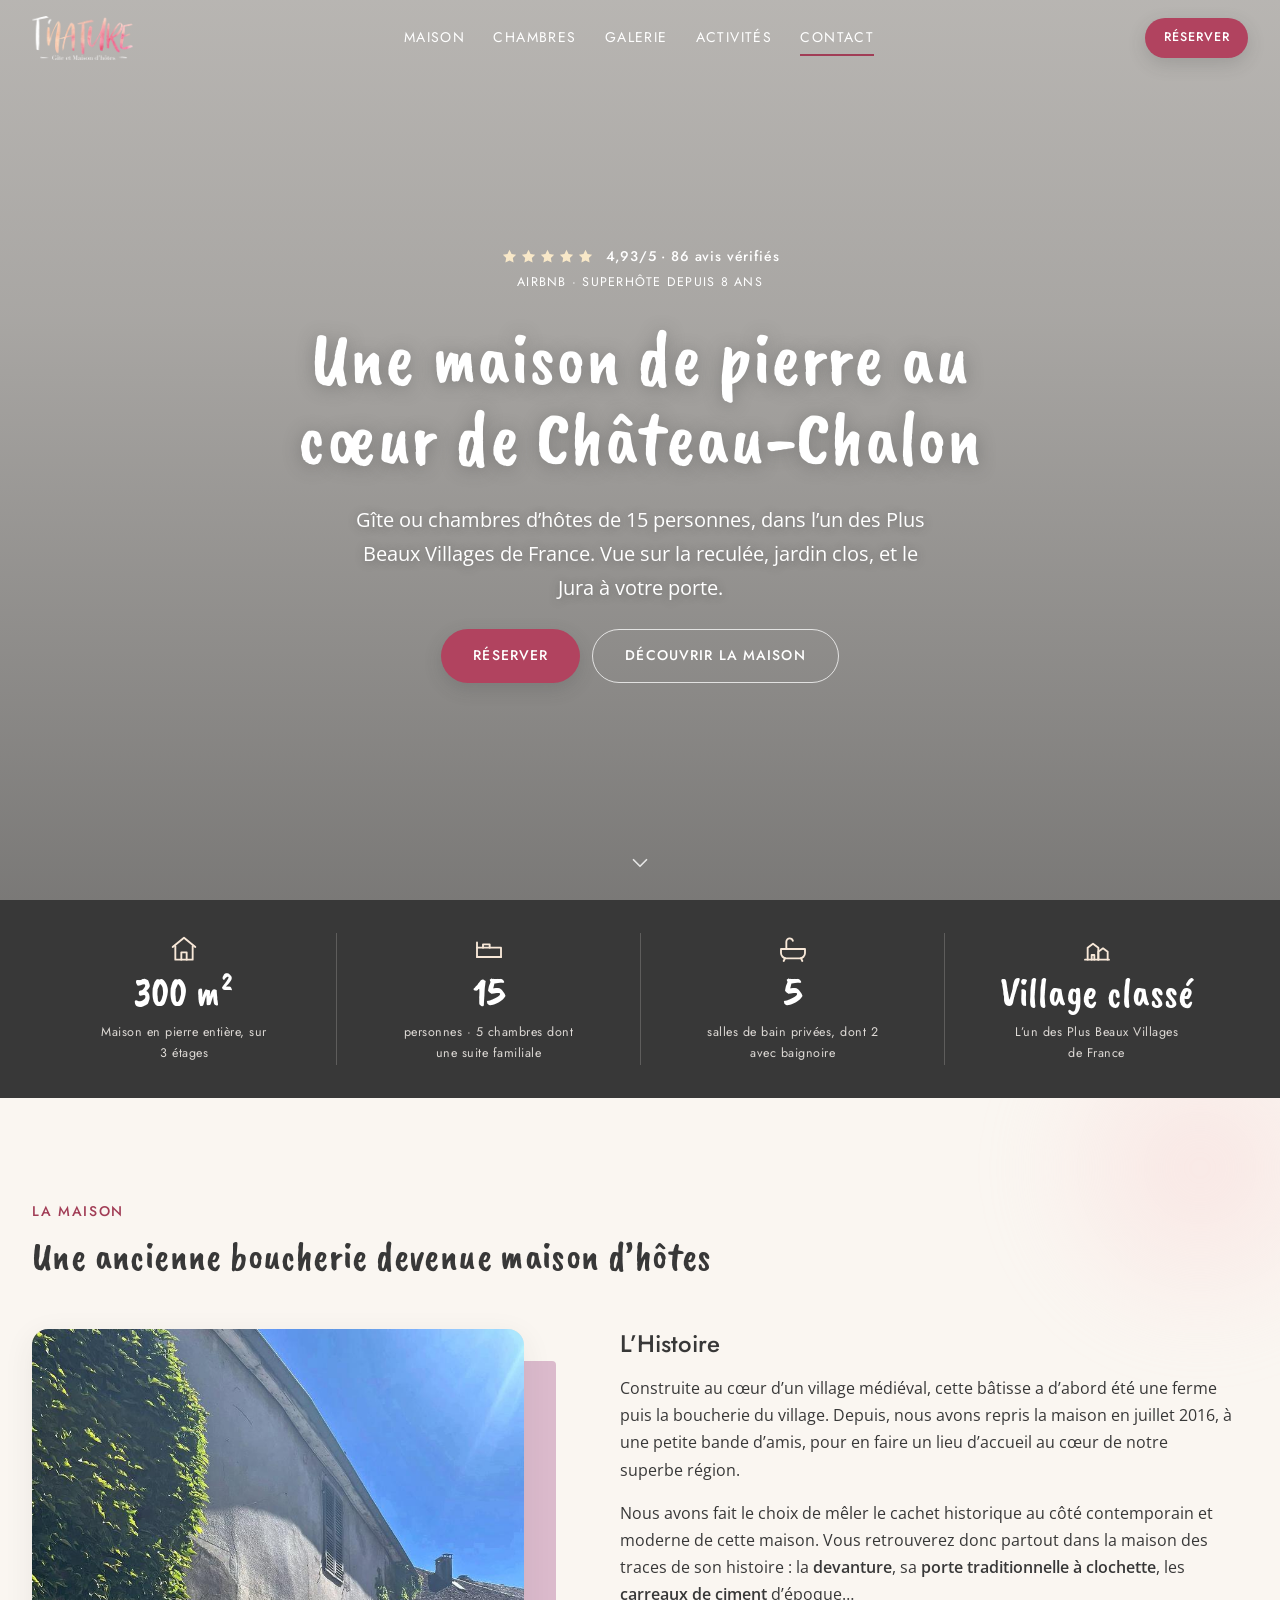
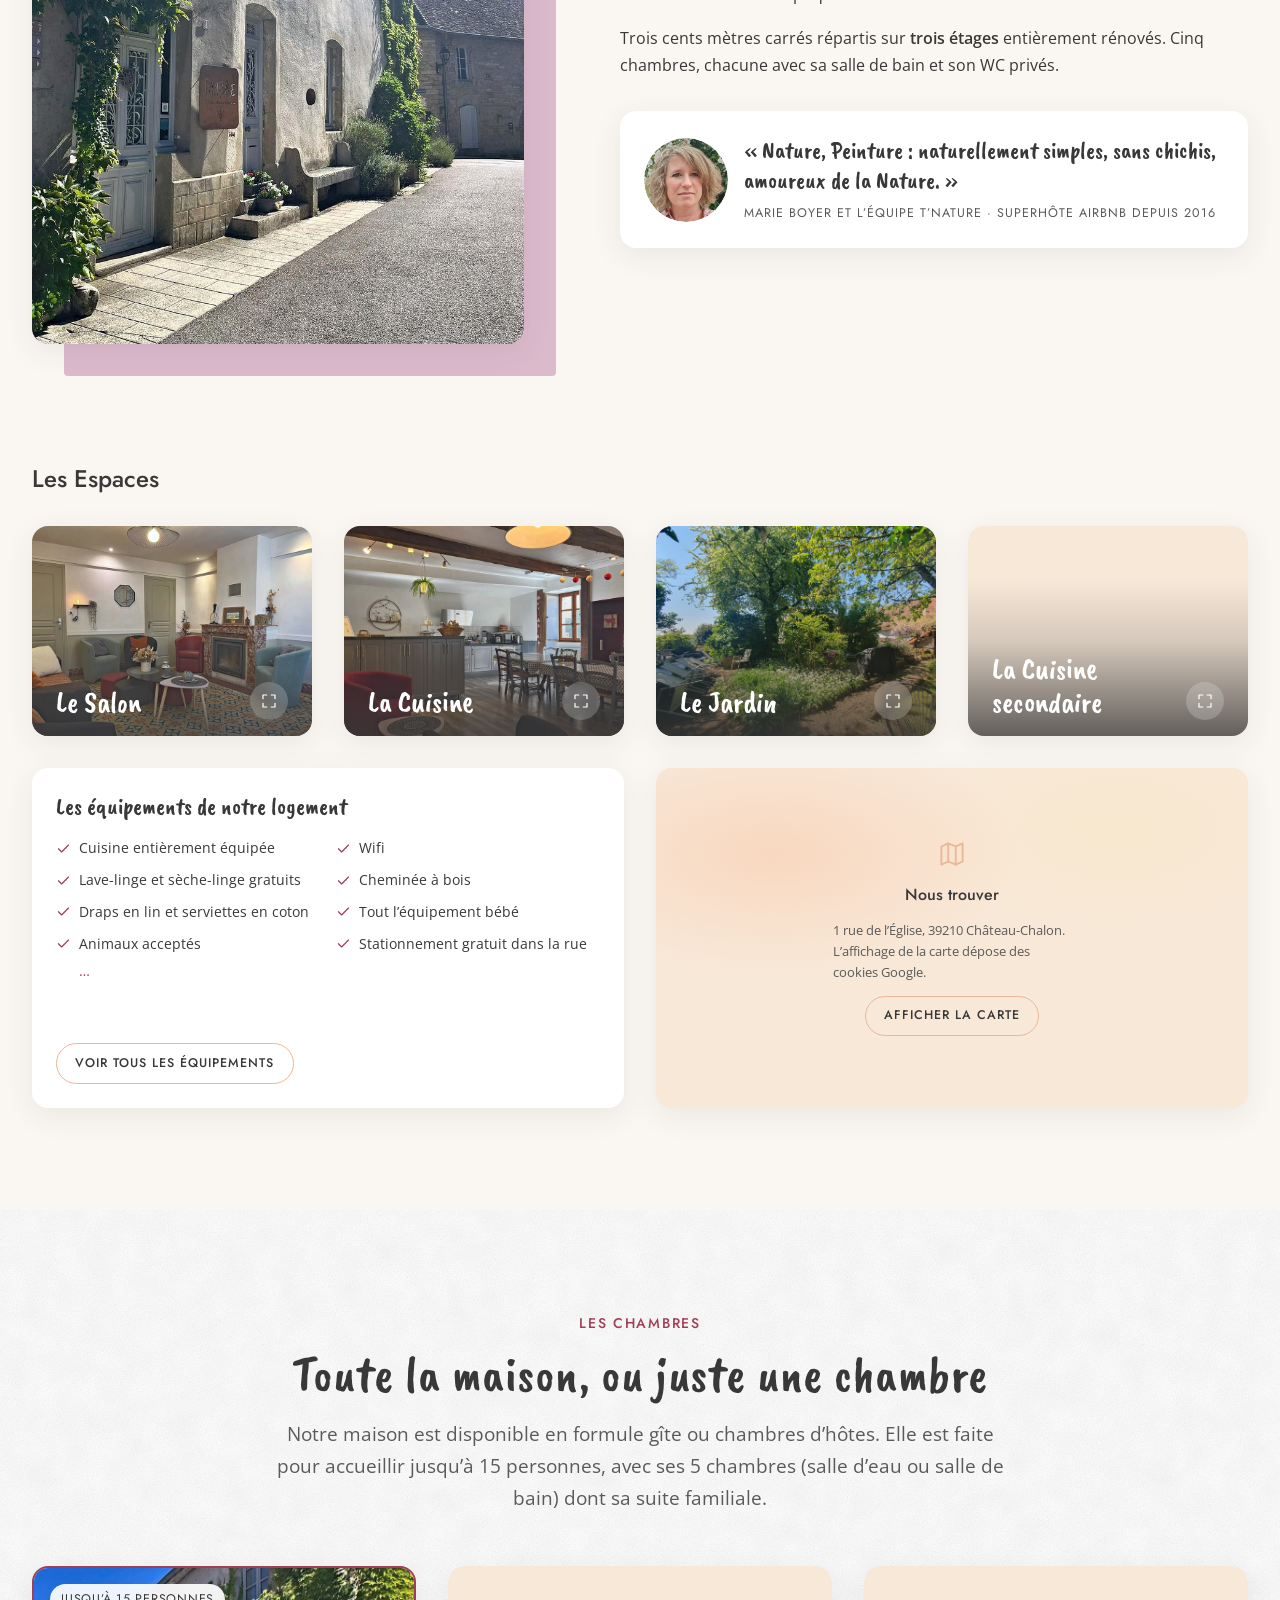
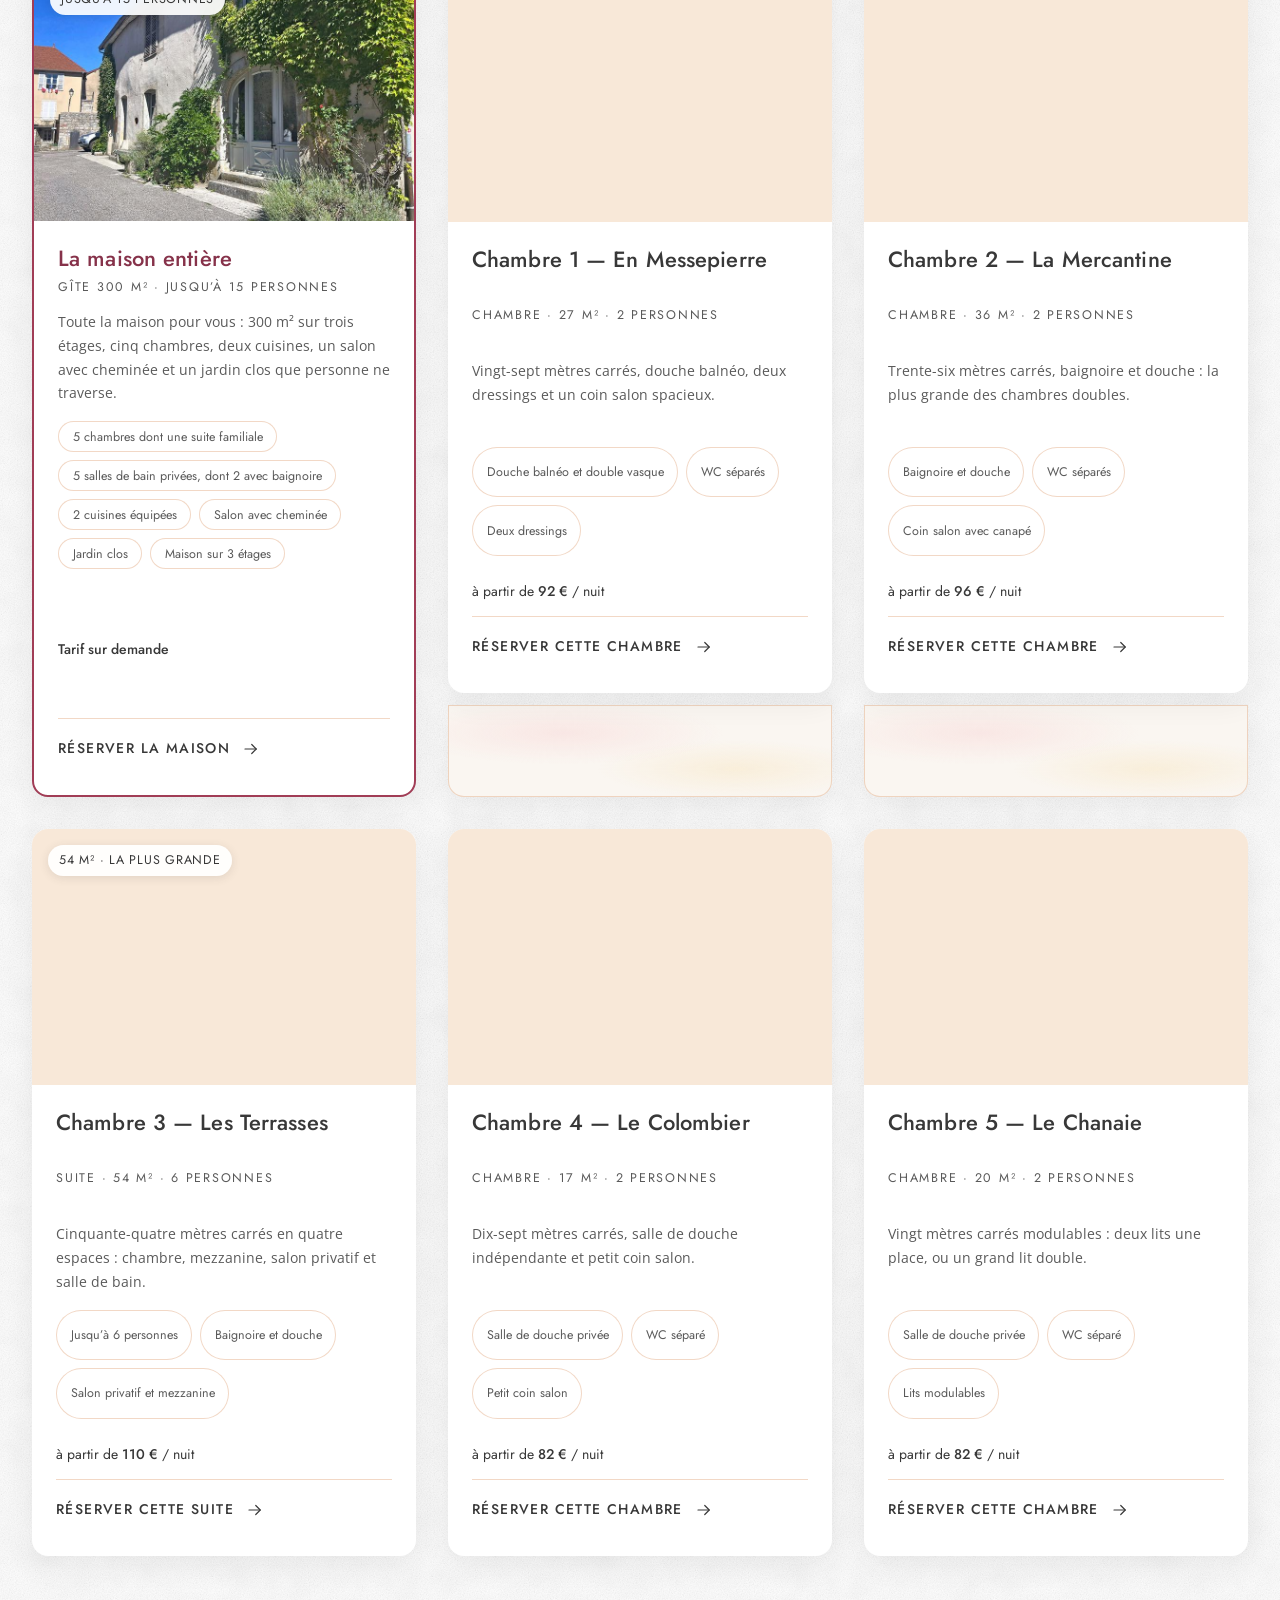
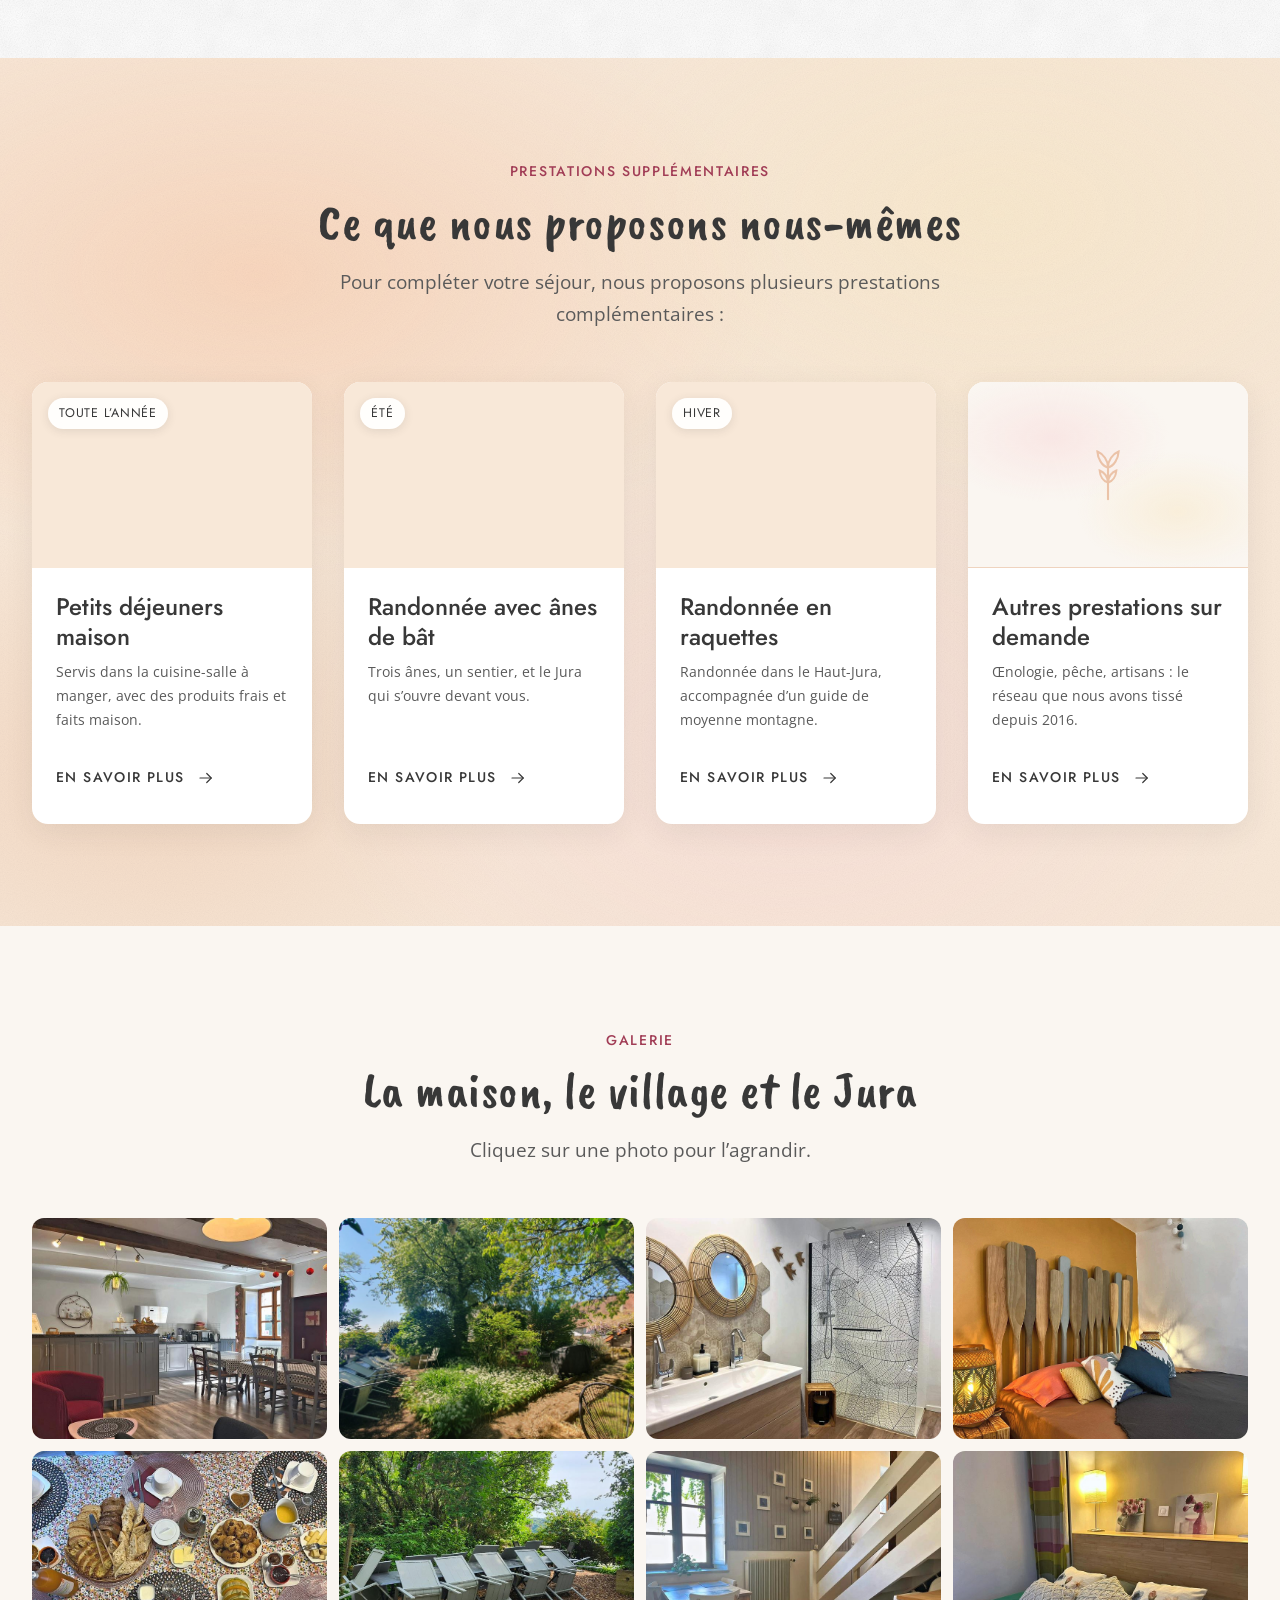
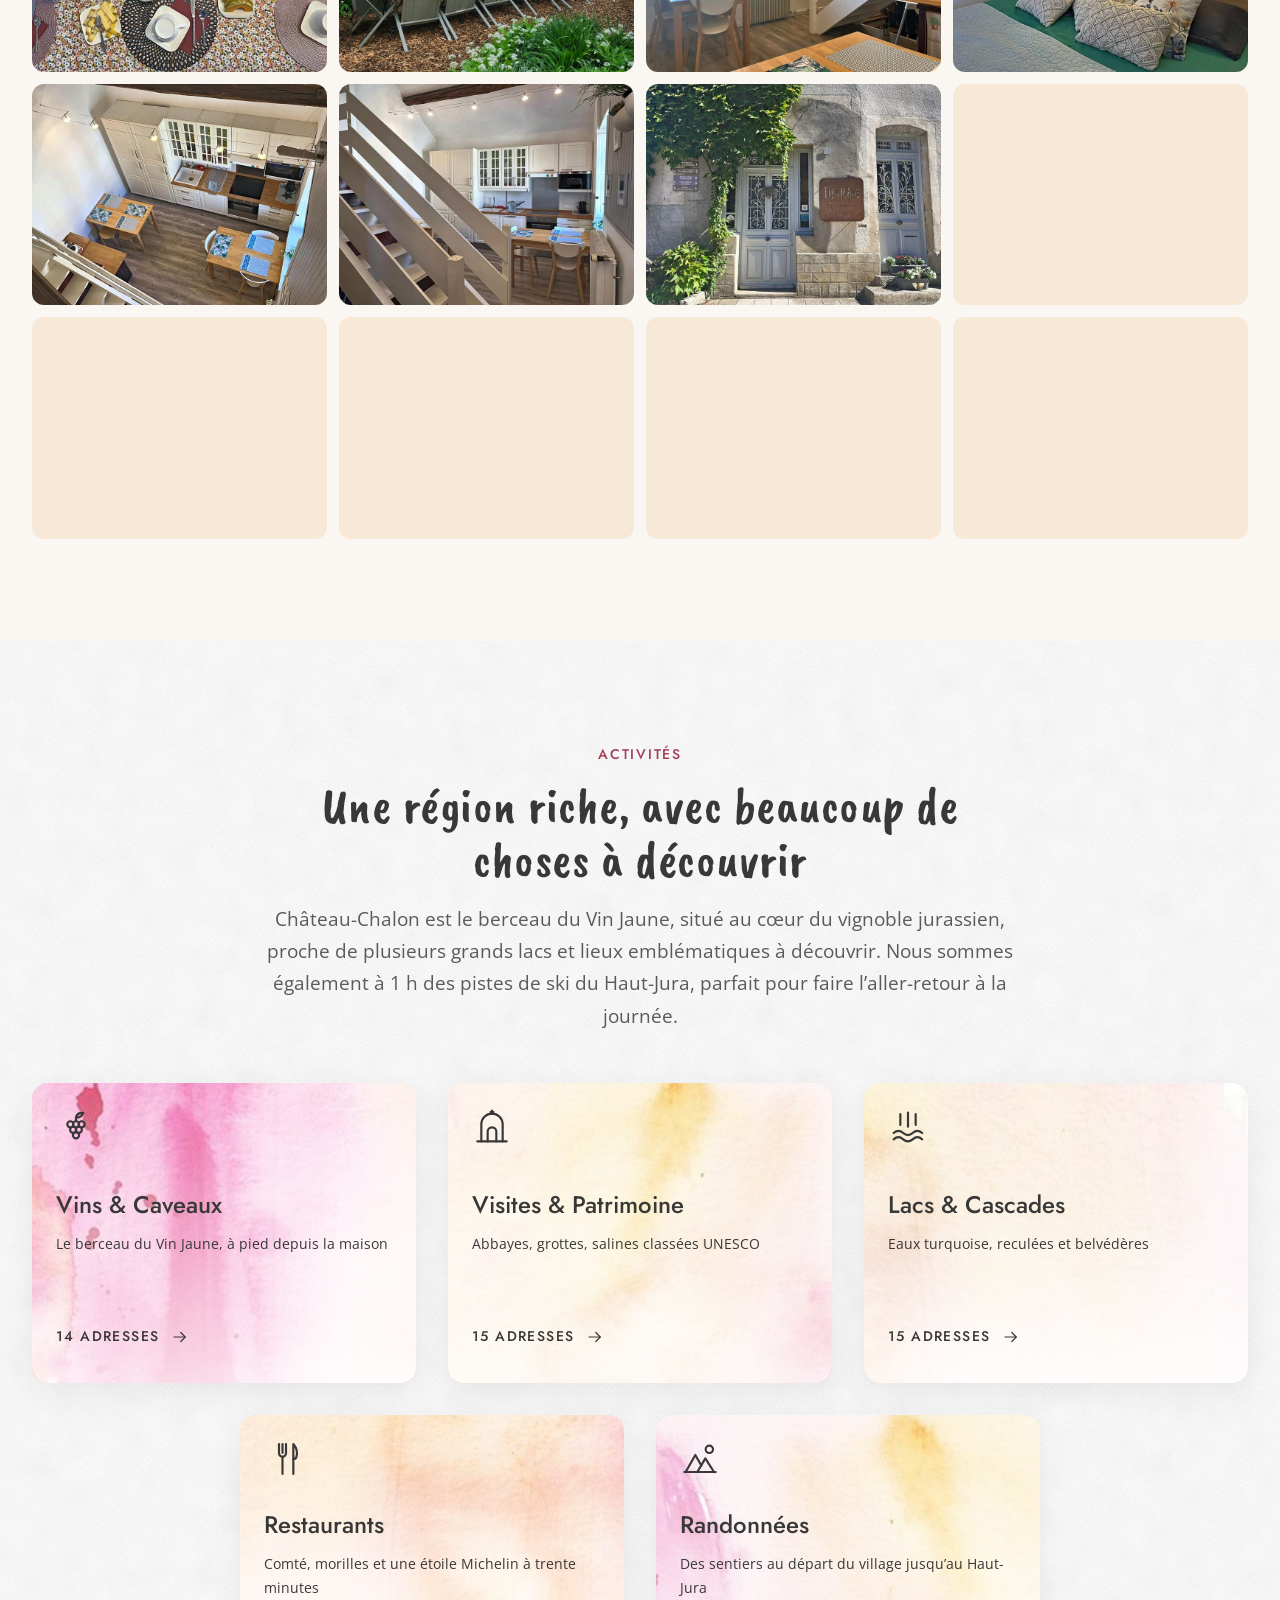
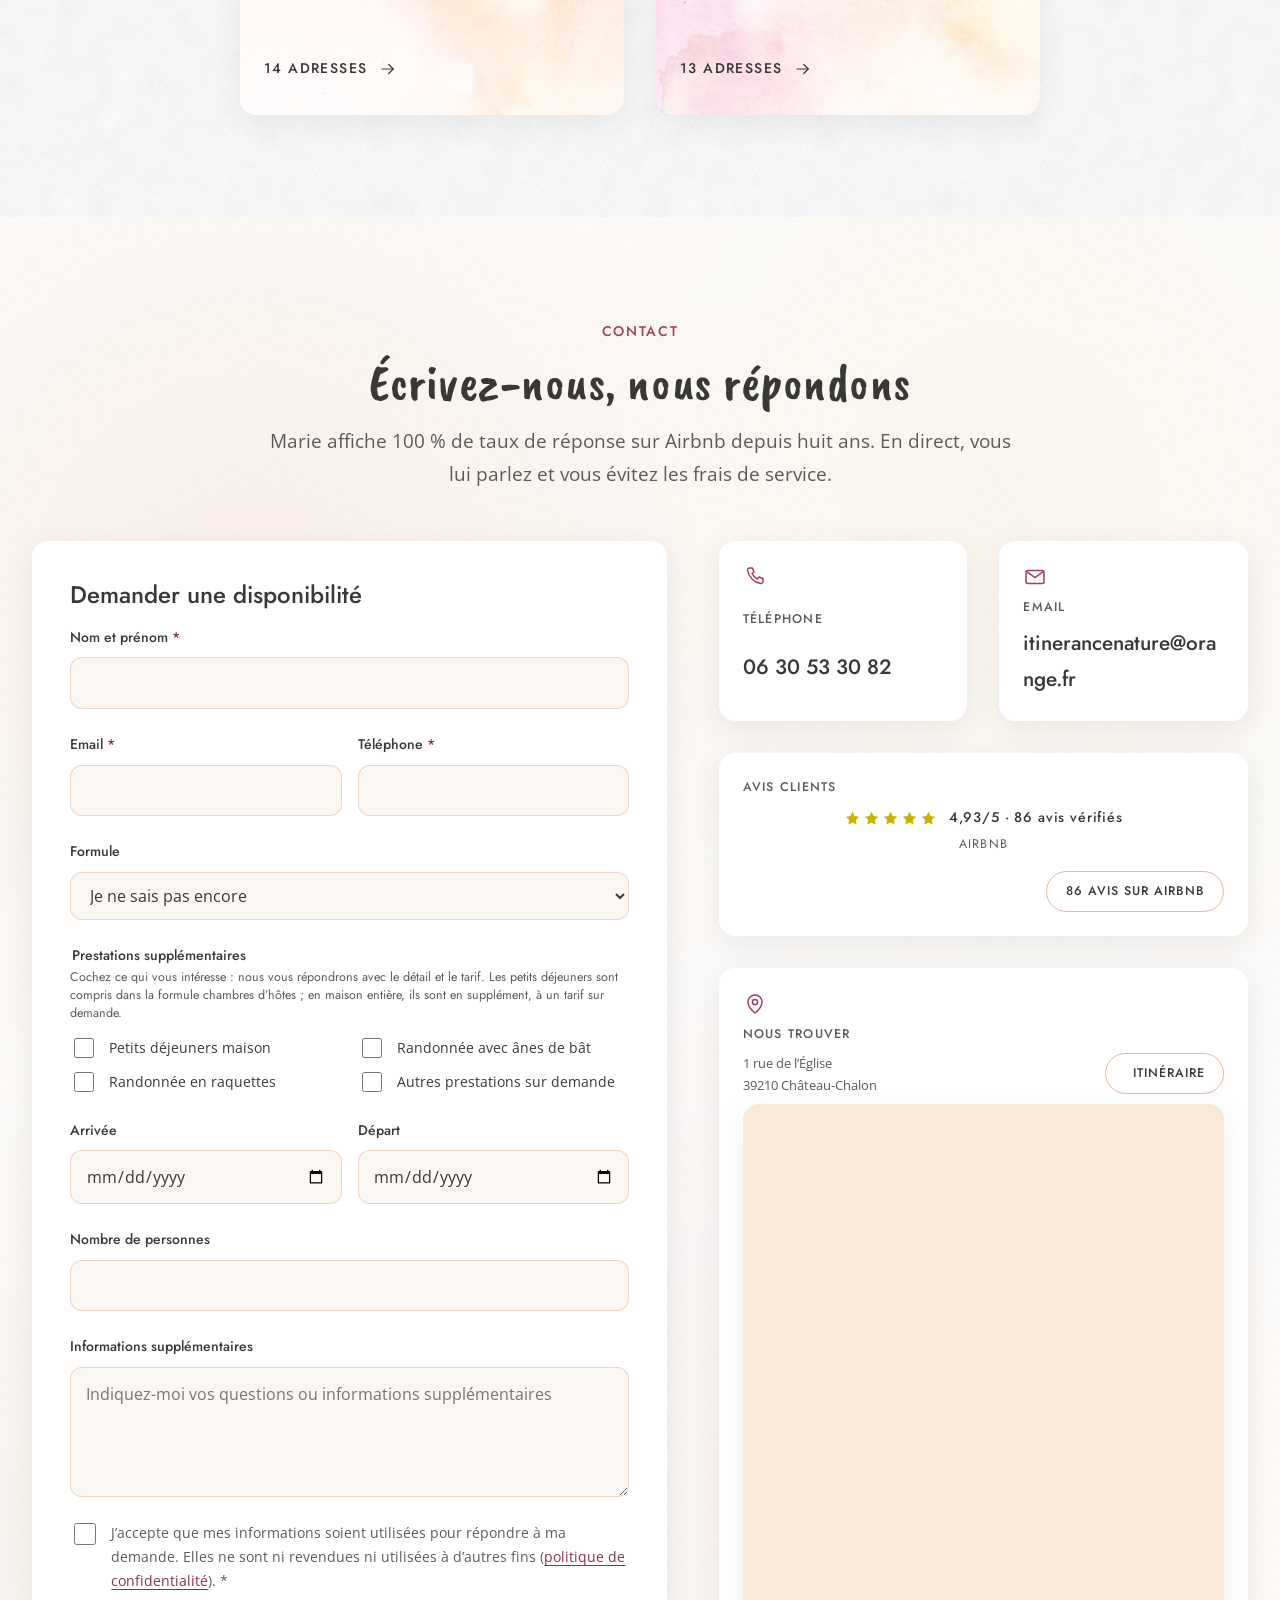
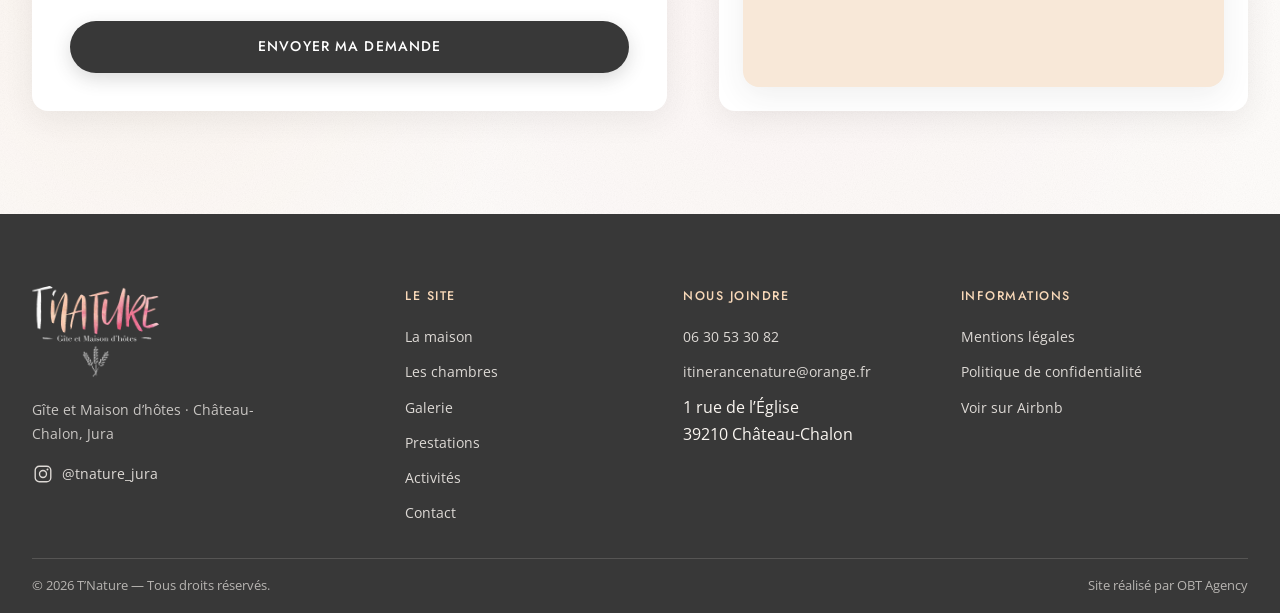
==== commit d5cbc503: "Chapô « Toute la maison » : cinq chambres, dont la suite Même compte qu'avant — cinq pièces en tout " ====
--- a/index.html
+++ b/index.html
@@ -386,8 +386,8 @@
       <h2>Toute la maison, ou juste une chambre</h2>
       <p class="chapo">
         Notre maison est disponible en formule gîte ou chambres d’hôtes. Elle est faite pour
-        accueillir jusqu’à 15 personnes, avec ses 4 chambres (salle d’eau ou salle de bain)
-        et sa suite familiale.
+        accueillir jusqu’à 15 personnes, avec ses 5 chambres (salle d’eau ou salle de bain)
+        dont sa suite familiale.
       </p>
     </div>
 
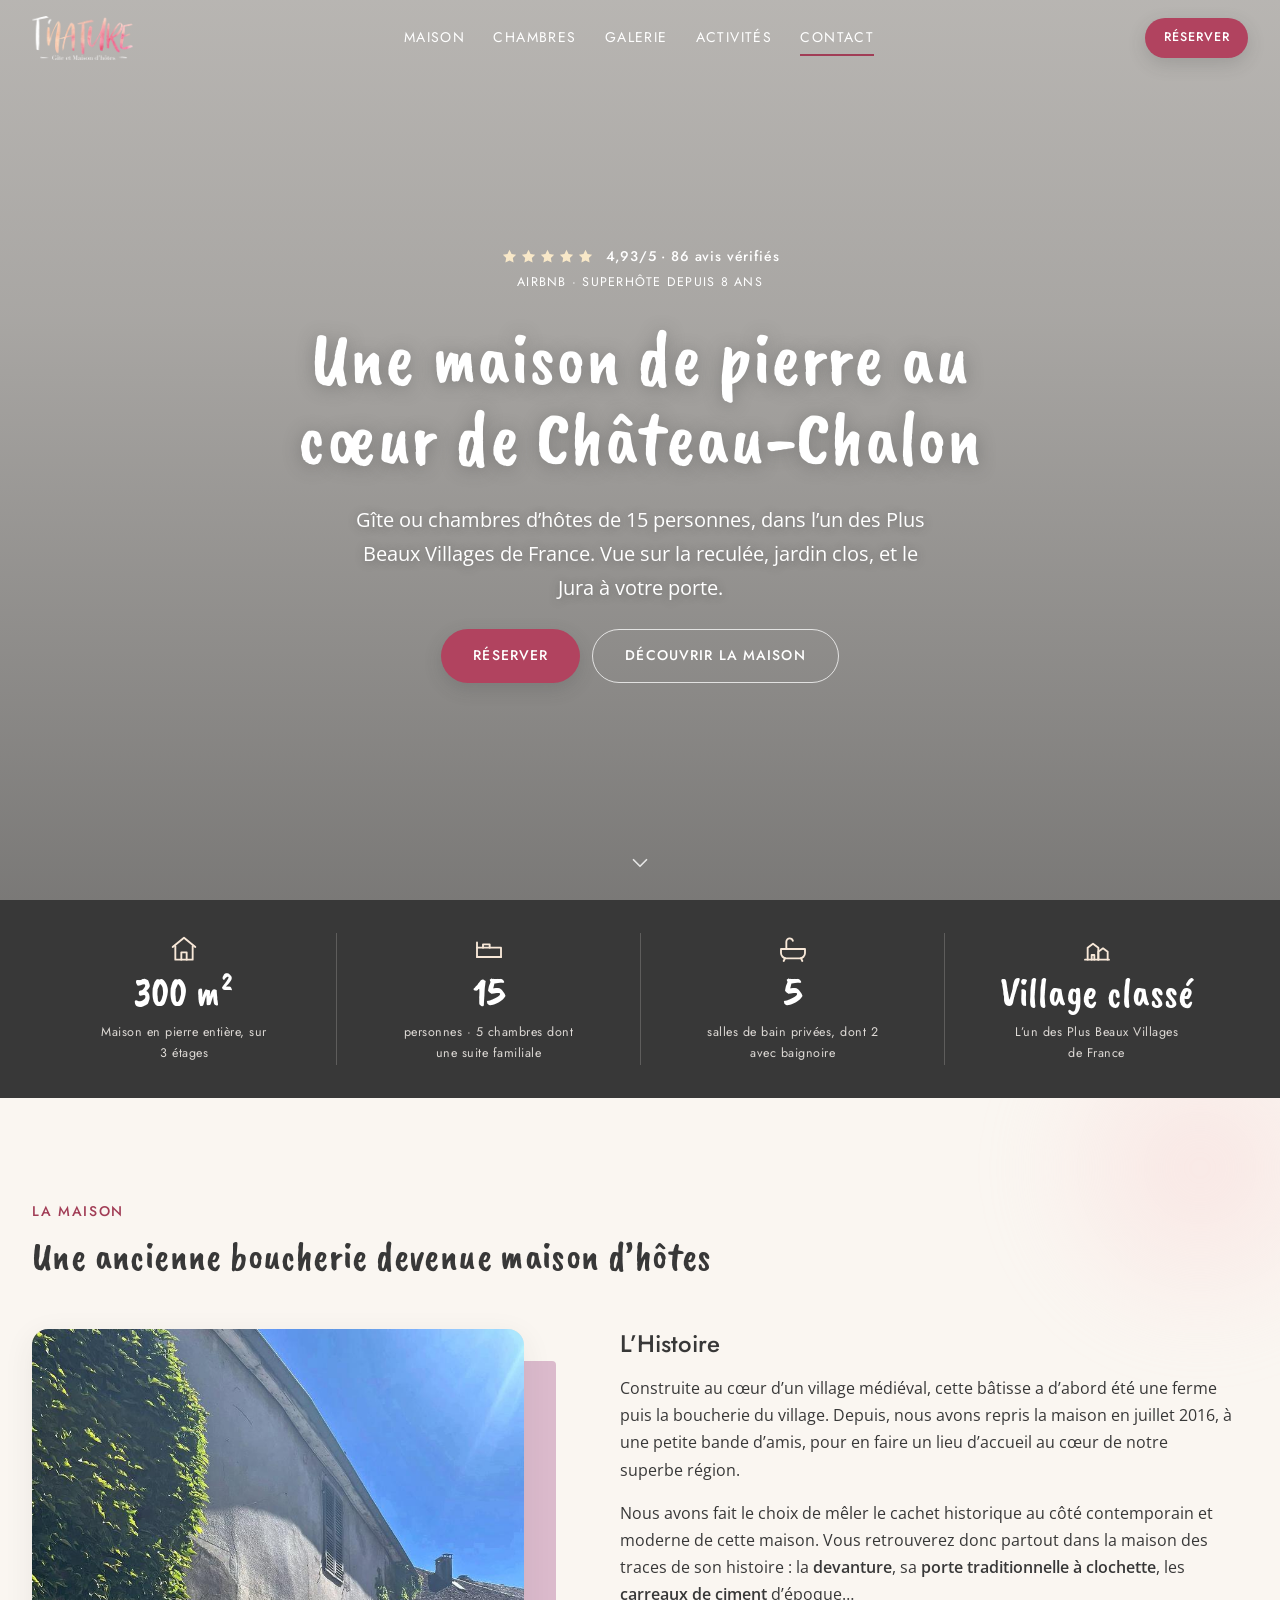
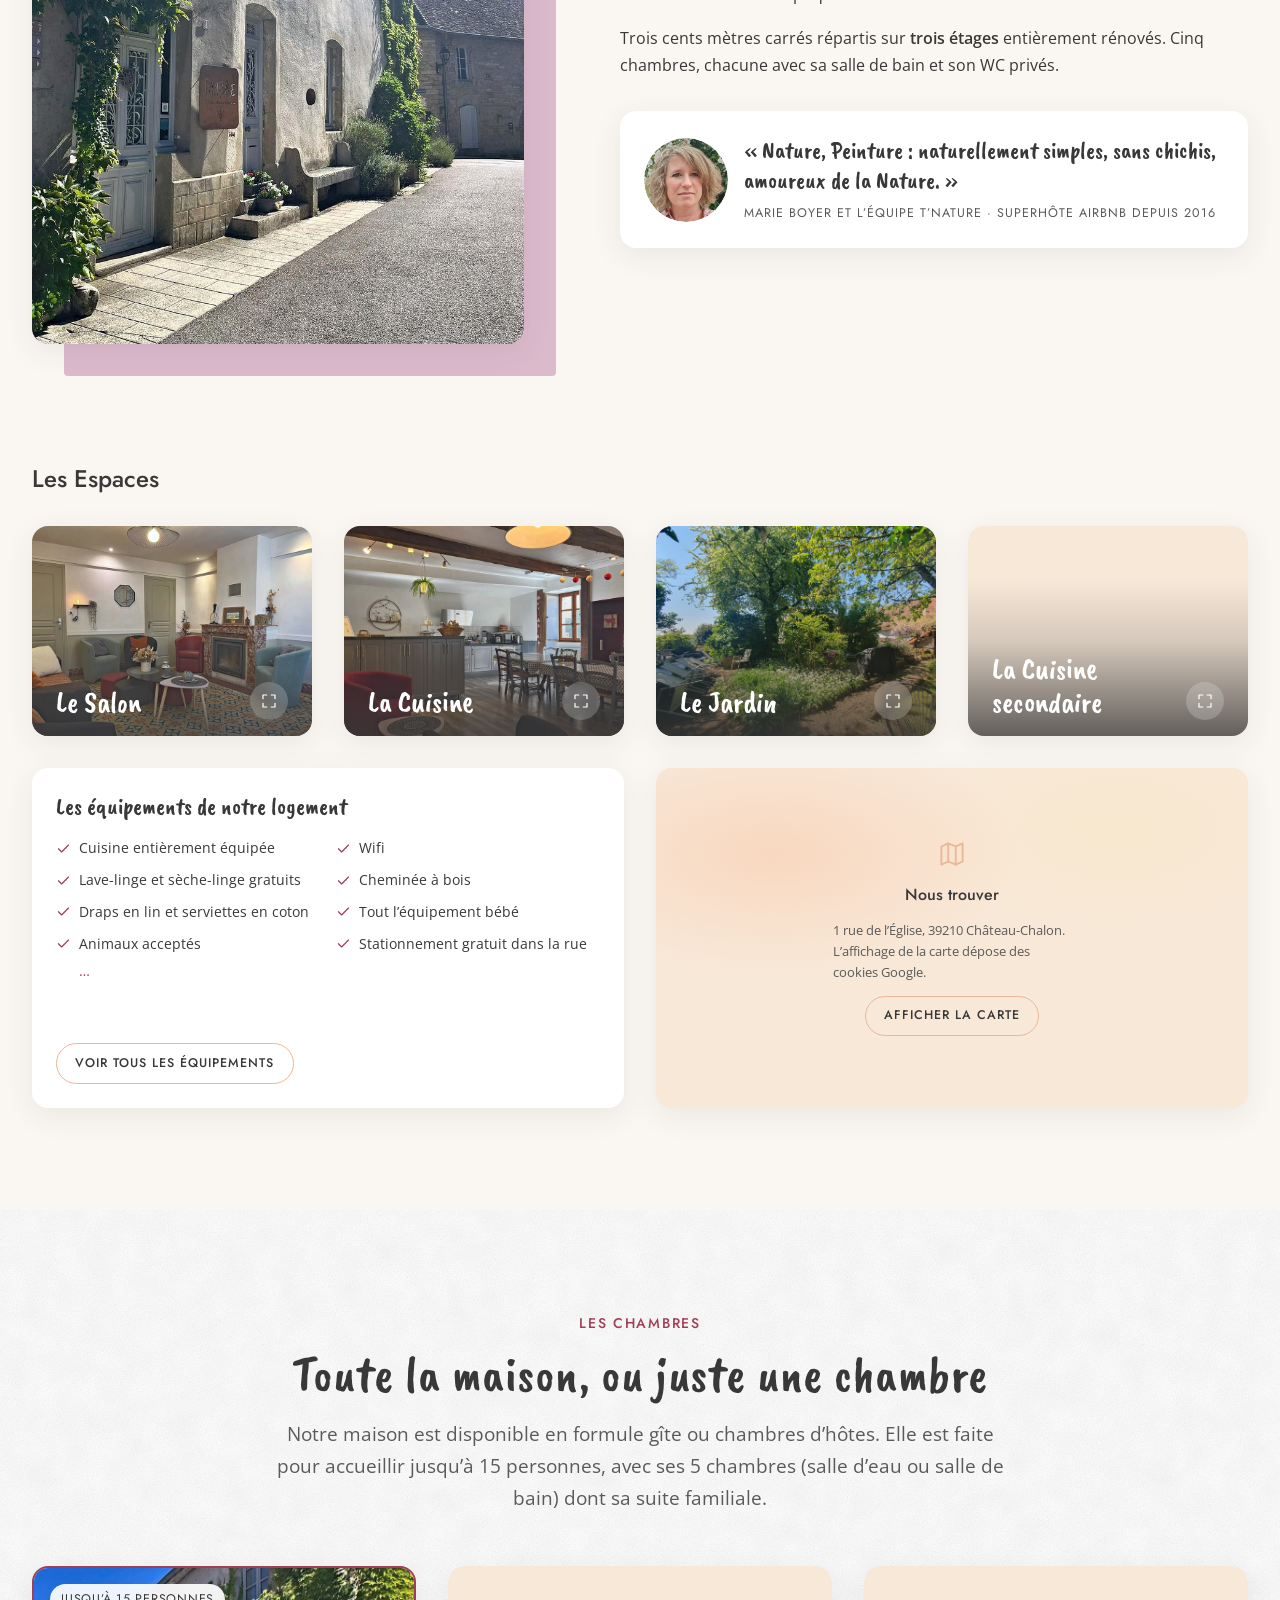
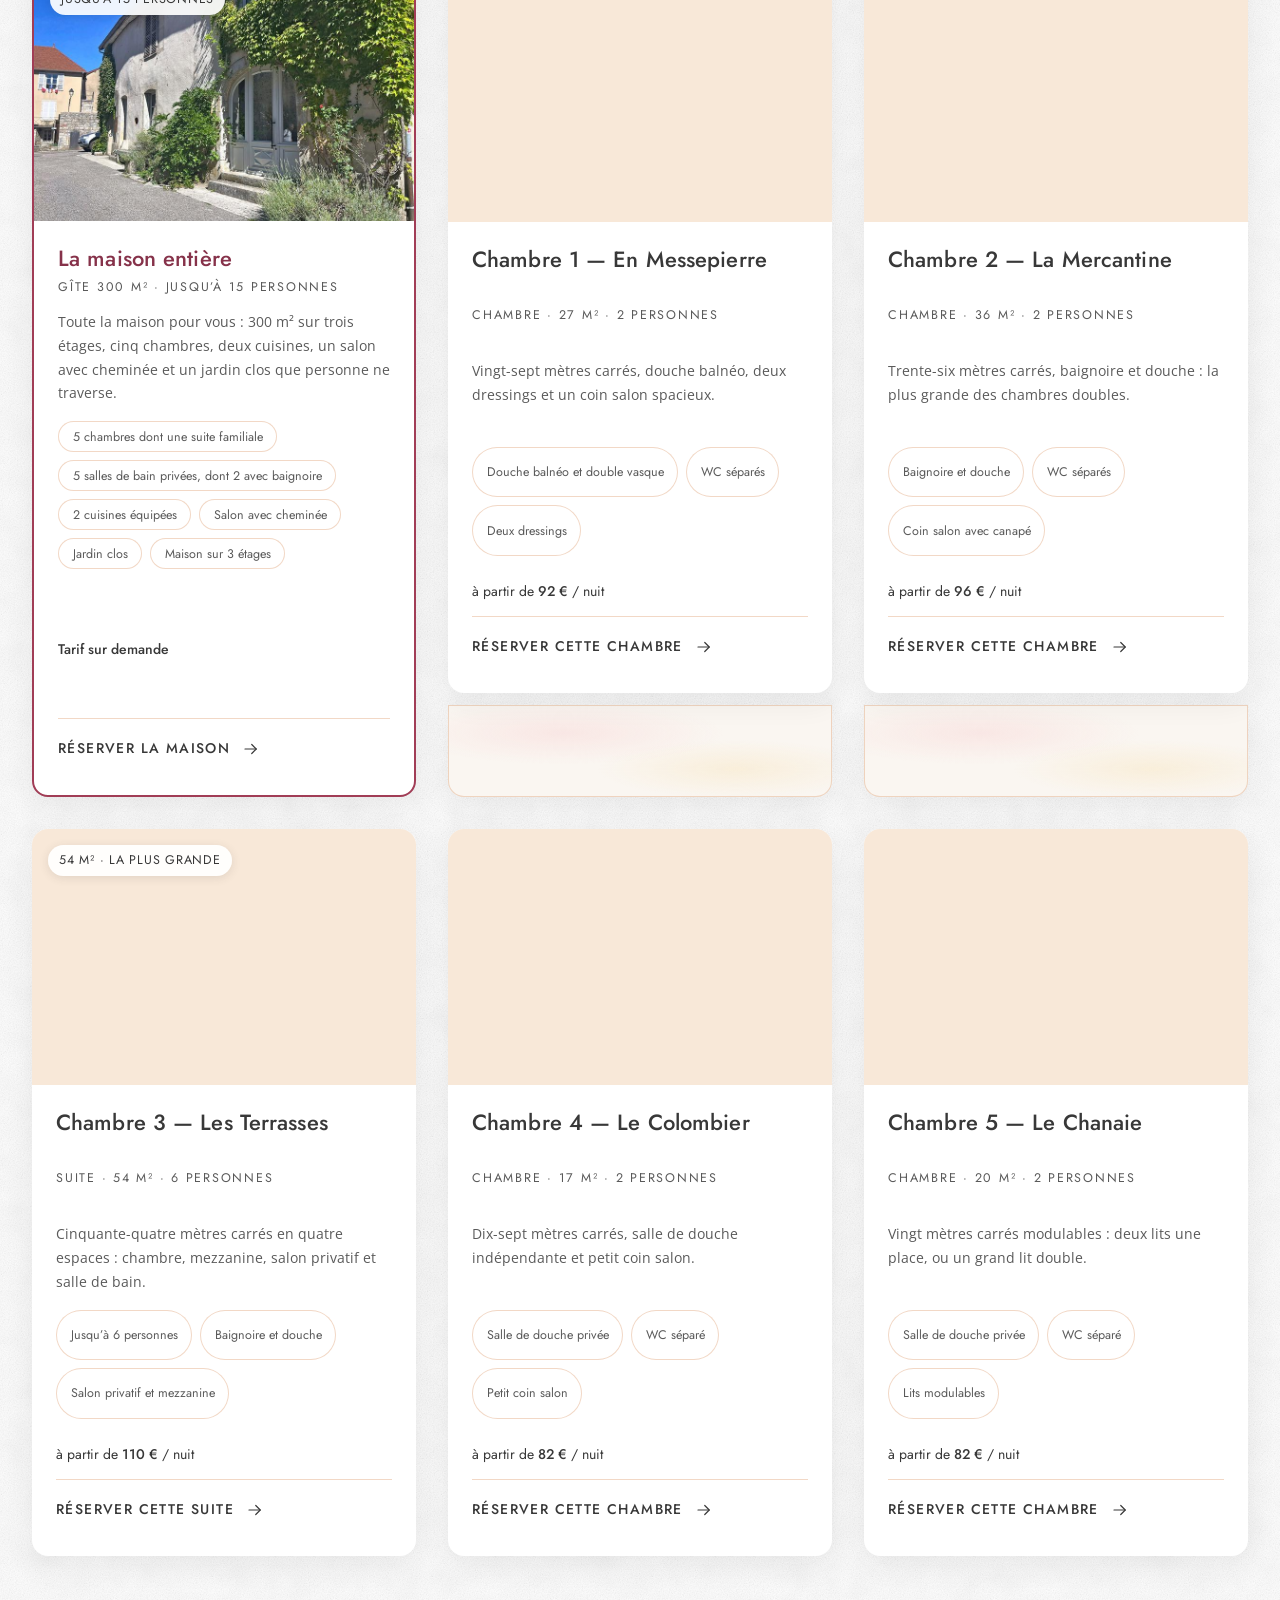
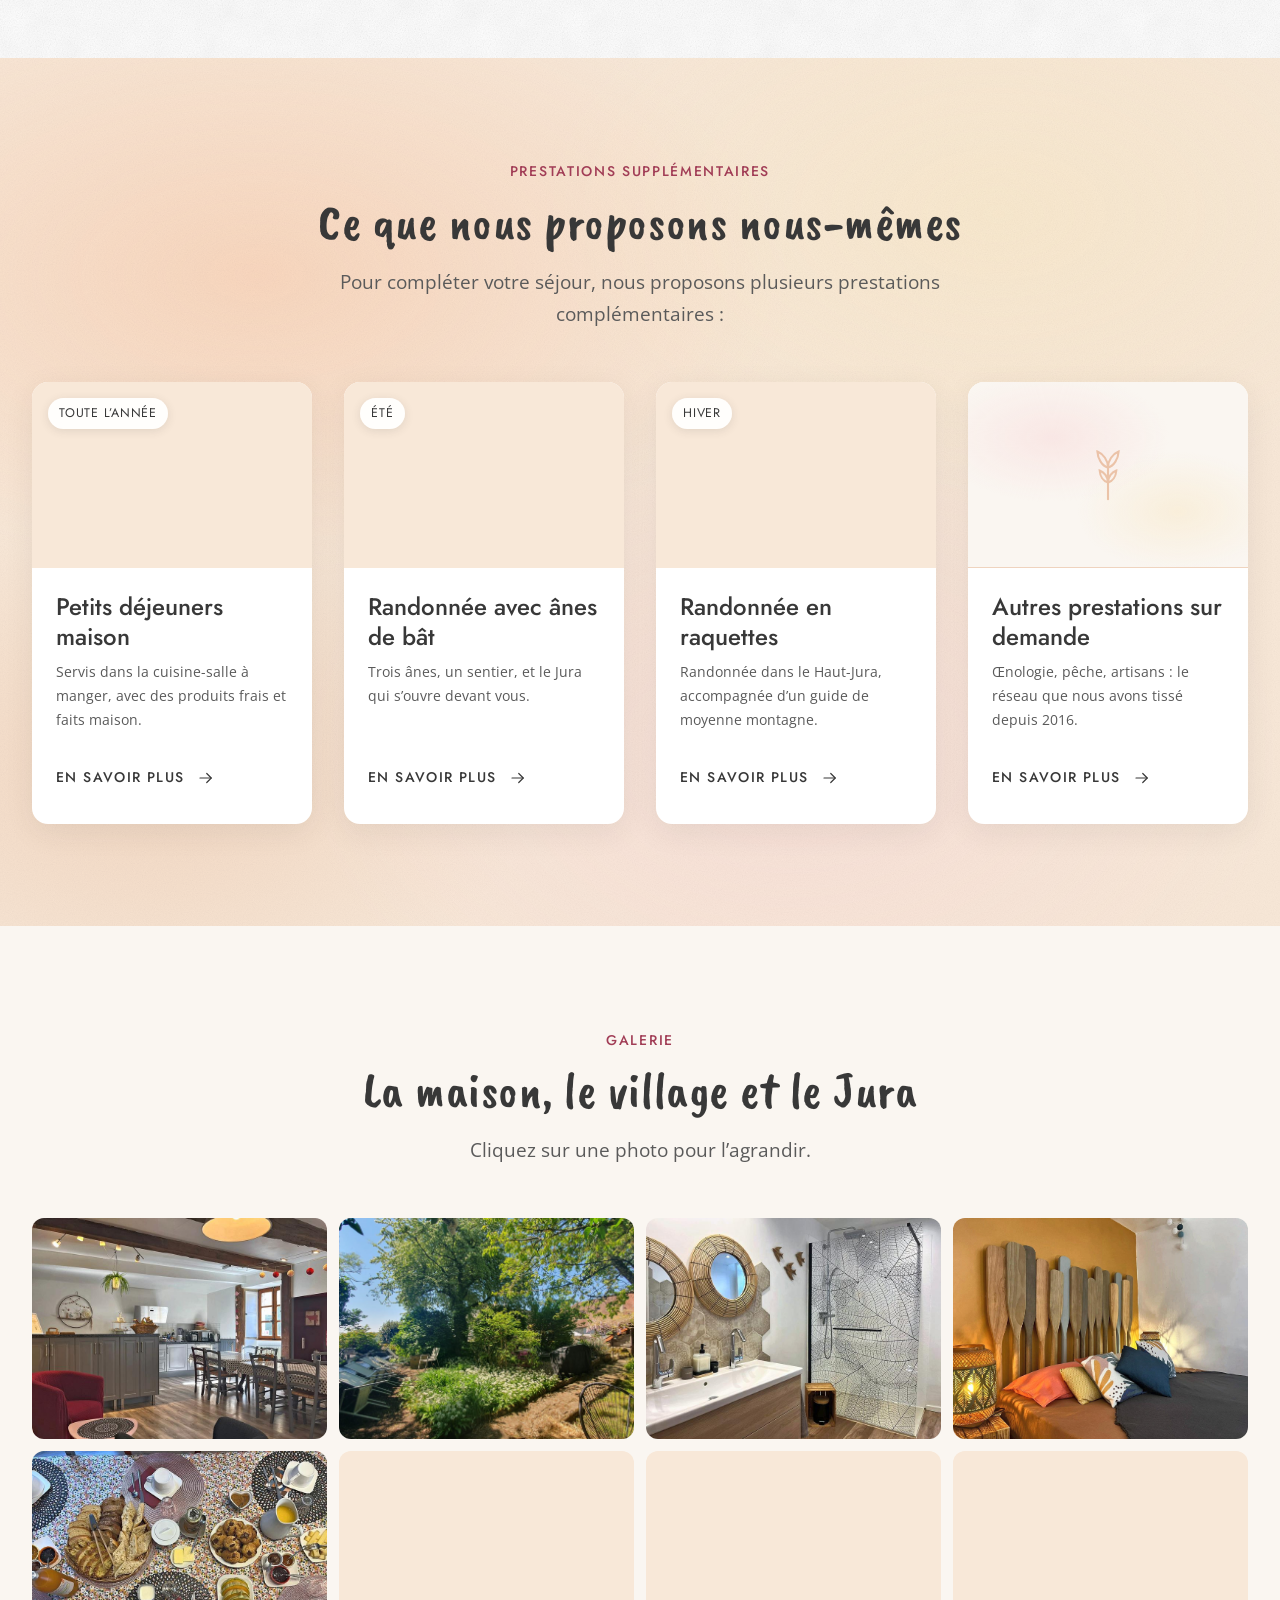
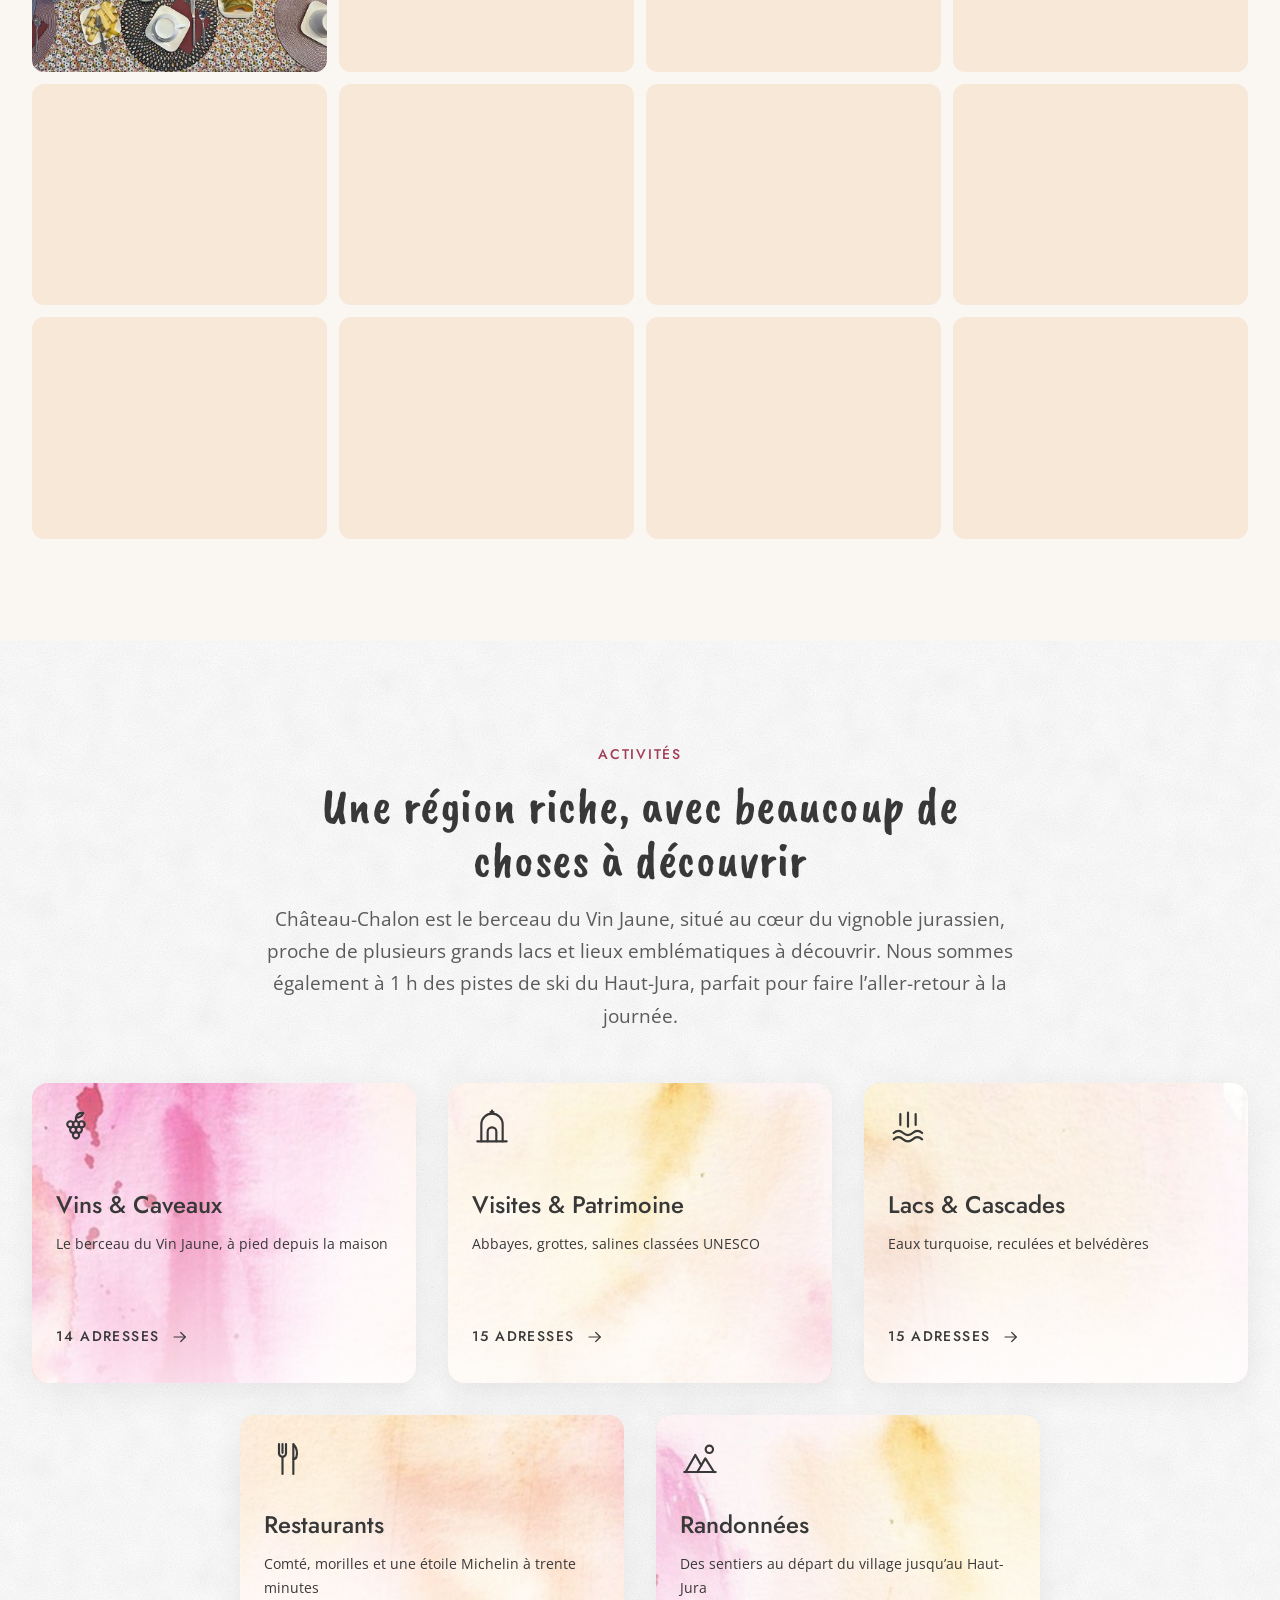
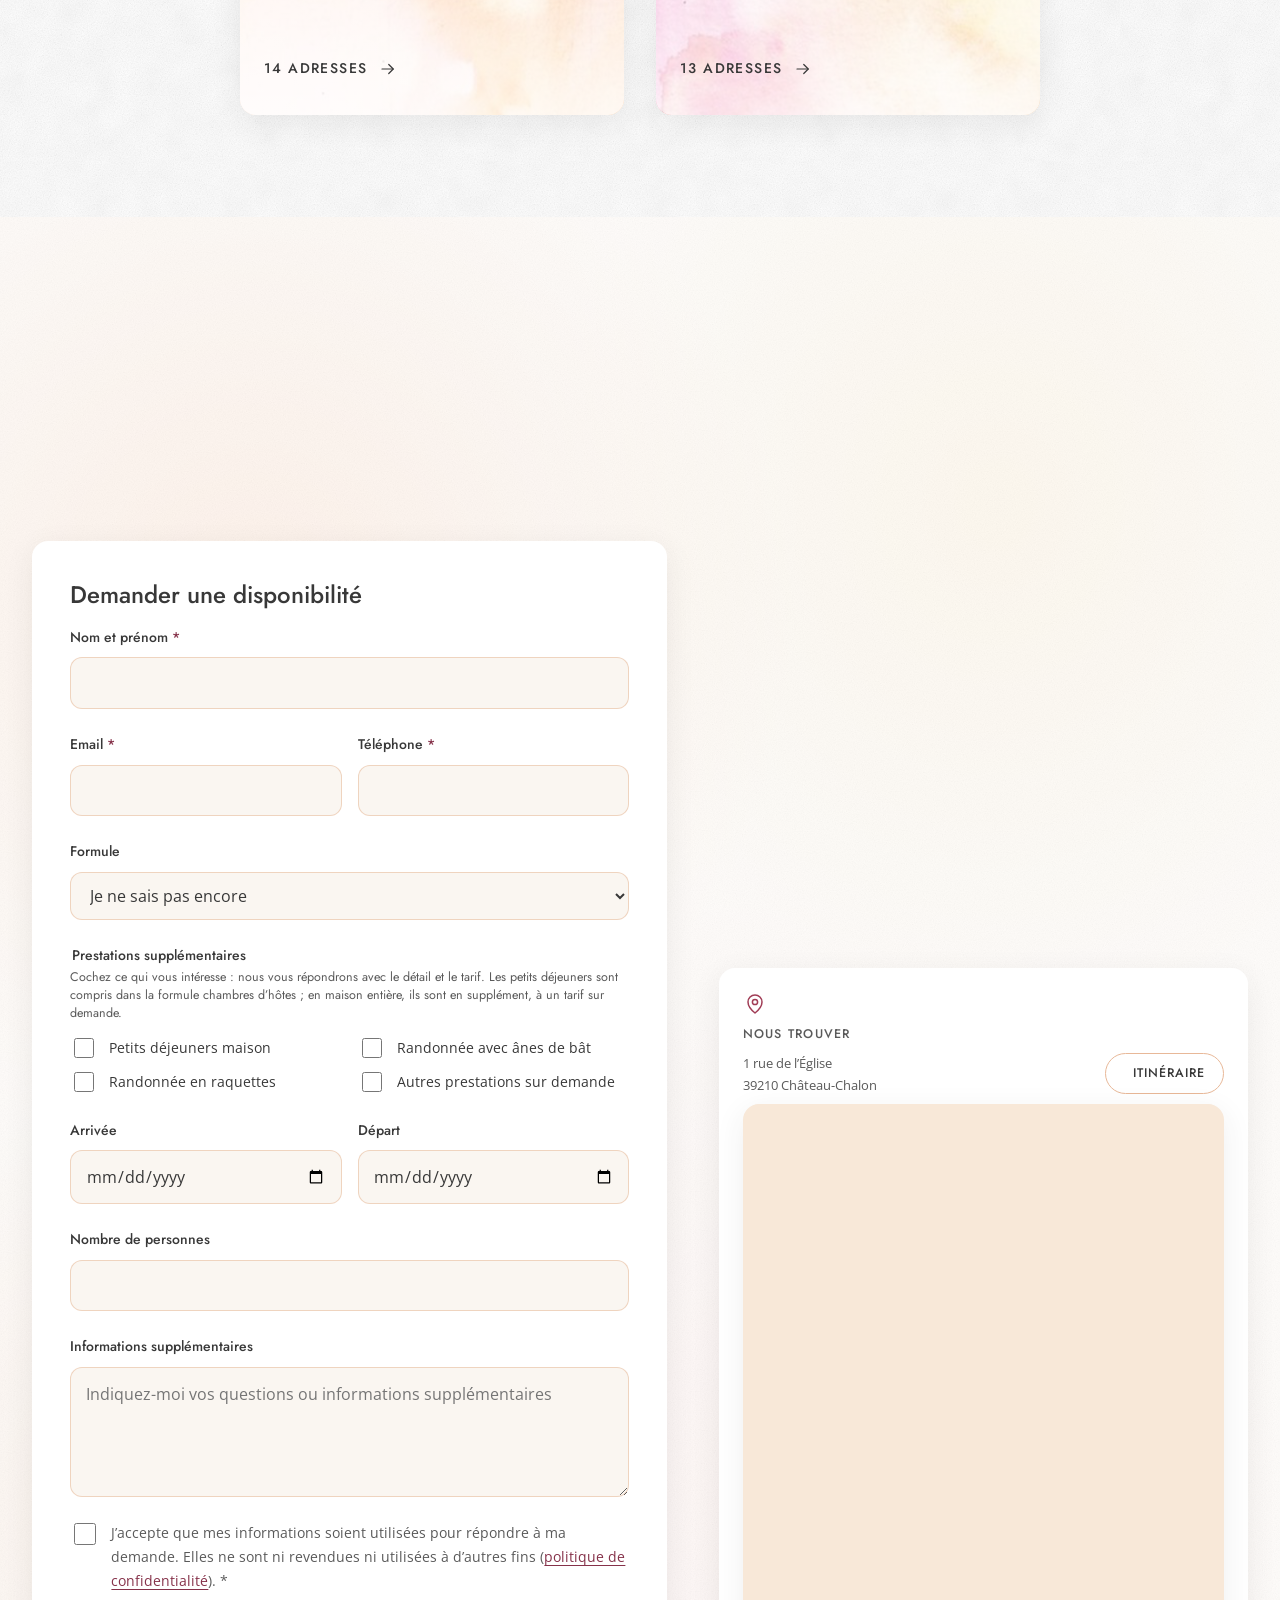
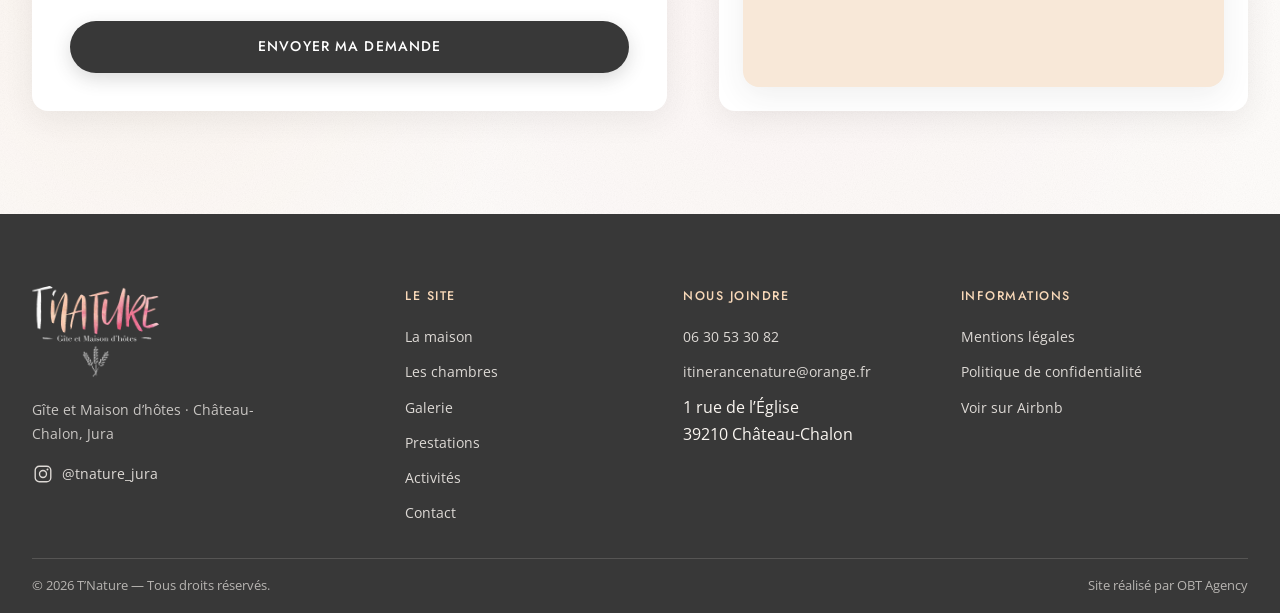
==== commit 934554a1: "Les Espaces, sur téléphone : un rail horizontal au lieu d'une pile Les quatre cartes se suivent côte" ====
--- a/index.html
+++ b/index.html
@@ -344,11 +344,21 @@
         <h3>Les Espaces</h3>
       </div>
 
-      <div class="espaces__grille">
-        <button type="button" class="carte-espace apparait" data-rang="0" data-modale-cible="modale-salon"><span class="carte-espace__media"><figure class="placeholder-img placeholder-img--photo" style="--ratio: 4/3" data-img-slot="salon-01"><img src="assets/img/salon-01-1400.jpg" srcset="assets/img/salon-01-800.jpg 800w, assets/img/salon-01-1400.jpg 1400w" sizes="(max-width: 560px) 92vw, (max-width: 900px) 46vw, 30vw" width="1400" height="1050" loading="lazy" decoding="async" alt="Le salon : fauteuils, cheminée de marbre et sols en carreaux de ciment d’époque"></figure></span><span class="carte-espace__voile"></span><span class="carte-espace__pied"><span class="carte-espace__titre">Le Salon</span><span class="carte-espace__loupe" aria-hidden="true"><svg viewBox="0 0 24 24" fill="none" stroke="currentColor" stroke-width="1.6" stroke-linecap="round" stroke-linejoin="round" aria-hidden="true"><path d="M4 9V4h5M20 15v5h-5M15 4h5v5M9 20H4v-5"/></svg></span></span></button>
+      <!-- Sur téléphone, les quatre espaces ne s'empilent plus : ils défilent
+           côte à côte, la suivante affleurant le bord droit. Les flèches font
+           ce que fait le doigt ; sans JavaScript elles disparaissent et le
+           rail reste glissable (style.css §« les espaces défilent »). -->
+      <div class="espaces__rail" data-rail>
+        <div class="espaces__grille" data-rail-piste>
+          <button type="button" class="carte-espace apparait" data-rang="0" data-modale-cible="modale-salon"><span class="carte-espace__media"><figure class="placeholder-img placeholder-img--photo" style="--ratio: 4/3" data-img-slot="salon-01"><img src="assets/img/salon-01-1400.jpg" srcset="assets/img/salon-01-800.jpg 800w, assets/img/salon-01-1400.jpg 1400w" sizes="(max-width: 560px) 92vw, (max-width: 900px) 46vw, 30vw" width="1400" height="1050" loading="lazy" decoding="async" alt="Le salon : fauteuils, cheminée de marbre et sols en carreaux de ciment d’époque"></figure></span><span class="carte-espace__voile"></span><span class="carte-espace__pied"><span class="carte-espace__titre">Le Salon</span><span class="carte-espace__loupe" aria-hidden="true"><svg viewBox="0 0 24 24" fill="none" stroke="currentColor" stroke-width="1.6" stroke-linecap="round" stroke-linejoin="round" aria-hidden="true"><path d="M4 9V4h5M20 15v5h-5M15 4h5v5M9 20H4v-5"/></svg></span></span></button>
 <button type="button" class="carte-espace apparait" data-rang="1" data-modale-cible="modale-cuisine"><span class="carte-espace__media"><figure class="placeholder-img placeholder-img--photo" style="--ratio: 4/3" data-img-slot="cuisine-01"><img src="assets/img/cuisine-01-1400.jpg" srcset="assets/img/cuisine-01-800.jpg 800w, assets/img/cuisine-01-1400.jpg 1400w" sizes="(max-width: 560px) 92vw, (max-width: 900px) 46vw, 30vw" width="1400" height="1050" loading="lazy" decoding="async" alt="La grande cuisine-salle à manger et sa table pour quinze"></figure></span><span class="carte-espace__voile"></span><span class="carte-espace__pied"><span class="carte-espace__titre">La Cuisine</span><span class="carte-espace__loupe" aria-hidden="true"><svg viewBox="0 0 24 24" fill="none" stroke="currentColor" stroke-width="1.6" stroke-linecap="round" stroke-linejoin="round" aria-hidden="true"><path d="M4 9V4h5M20 15v5h-5M15 4h5v5M9 20H4v-5"/></svg></span></span></button>
 <button type="button" class="carte-espace apparait" data-rang="2" data-modale-cible="modale-jardin"><span class="carte-espace__media"><figure class="placeholder-img placeholder-img--photo" style="--ratio: 4/3" data-img-slot="jardin-01"><img src="assets/img/hero-03-1599.jpg" srcset="assets/img/hero-03-1000.jpg 1000w, assets/img/hero-03-1599.jpg 1599w" sizes="(max-width: 560px) 92vw, (max-width: 900px) 46vw, 30vw" width="1599" height="899" loading="lazy" decoding="async" alt="Le jardin clos, ses massifs et ses transats, avec la vue dégagée sur la reculée"></figure></span><span class="carte-espace__voile"></span><span class="carte-espace__pied"><span class="carte-espace__titre">Le Jardin</span><span class="carte-espace__loupe" aria-hidden="true"><svg viewBox="0 0 24 24" fill="none" stroke="currentColor" stroke-width="1.6" stroke-linecap="round" stroke-linejoin="round" aria-hidden="true"><path d="M4 9V4h5M20 15v5h-5M15 4h5v5M9 20H4v-5"/></svg></span></span></button>
 <button type="button" class="carte-espace apparait" data-rang="0" data-modale-cible="modale-cuisine-secondaire"><span class="carte-espace__media"><figure class="placeholder-img placeholder-img--photo placeholder-img--portrait" style="--ratio: 4/3" data-img-slot="cuisine-secondaire-01"><span class="photo__fond" aria-hidden="true" style="background-image: url(assets/img/cuisine-secondaire-01-800.jpg)"></span><img src="assets/img/cuisine-secondaire-01-1190.jpg" srcset="assets/img/cuisine-secondaire-01-800.jpg 800w, assets/img/cuisine-secondaire-01-1190.jpg 1190w" sizes="(max-width: 560px) 92vw, (max-width: 900px) 46vw, 30vw" width="1190" height="1586" loading="lazy" decoding="async" alt="La cuisine secondaire en demi-niveau, vue depuis l’escalier"></figure></span><span class="carte-espace__voile"></span><span class="carte-espace__pied"><span class="carte-espace__titre">La Cuisine secondaire</span><span class="carte-espace__loupe" aria-hidden="true"><svg viewBox="0 0 24 24" fill="none" stroke="currentColor" stroke-width="1.6" stroke-linecap="round" stroke-linejoin="round" aria-hidden="true"><path d="M4 9V4h5M20 15v5h-5M15 4h5v5M9 20H4v-5"/></svg></span></span></button>
+        </div>
+        <button type="button" class="carrousel__nav carrousel__nav--prec espaces__nav"
+                data-rail-prec aria-label="Espace précédent"><svg viewBox="0 0 24 24" fill="none" stroke="currentColor" stroke-width="1.7" stroke-linecap="round" stroke-linejoin="round" aria-hidden="true"><path d="M15 5l-7 7 7 7"/></svg></button>
+        <button type="button" class="carrousel__nav carrousel__nav--suiv espaces__nav"
+                data-rail-suiv aria-label="Espace suivant"><svg viewBox="0 0 24 24" fill="none" stroke="currentColor" stroke-width="1.7" stroke-linecap="round" stroke-linejoin="round" aria-hidden="true"><path d="M9 5l7 7-7 7"/></svg></button>
       </div>
 
       <!-- Bas de section, en deux colonnes : les équipements de la maison à
--- a/css/style.css
+++ b/css/style.css
@@ -738,16 +738,39 @@
     scrollbar-width: none;
     padding-inline: var(--gouttiere);
     margin-inline: calc(-1 * var(--gouttiere));
+    /* Moins d'air au-dessus et en dessous qu'en grand écran : sur un
+       téléphone cette bande n'est qu'un préambule, elle ne doit pas manger la
+       place de ce qui vient après. */
+    padding-block: var(--e-4);
   }
   .points__liste::-webkit-scrollbar{ display: none; }
+  /* Le chiffre remonte à côté de son icône au lieu de passer dessous : une
+     rangée de moins par carte, et la bande y gagne la hauteur d'une ligne.
+     Flex plutôt que grille : les trois enfants se suivent, et le libellé,
+     forcé à toute la largeur, repart seul à la ligne — le couple icône +
+     chiffre reste centré, ce qu'une grille à deux colonnes ne donnait pas,
+     le libellé qui les enjambe élargissant les colonnes à sa guise. */
   .points__item{
-    flex: 0 0 min(64vw, 230px);
+    display: flex;
+    flex-wrap: wrap;
+    align-items: center;
+    justify-content: center;
+    column-gap: var(--e-2);
+    row-gap: var(--e-1);
+    flex: 0 0 min(58vw, 215px);
     scroll-snap-align: center;
     border-left: 0;
-    padding: var(--e-5) var(--e-4);
+    padding: var(--e-4);
     background: rgba(250,246,241,.06);
     border-radius: var(--r-carte);
   }
+  /* `line-height: 0` : sans lui le SVG s'assoit sur la ligne de base et traîne
+     sous lui le creux réservé aux jambages — l'icône paraîtrait remontée par
+     rapport au chiffre qu'elle accompagne. */
+  .points__icone{ line-height: 0; }
+  .points__icone svg{ width: 26px; height: 26px; }
+  .points__chiffre{ font-size: 1.5rem; }
+  .points__libelle{ flex: 0 0 100%; }
 }
 
 /* ========== 10. LA MAISON ========== */
@@ -856,6 +879,49 @@
   backdrop-filter: blur(4px);
 }
 .carte-espace__loupe svg{ width: 18px; height: 18px; }
+/* Les flèches n'existent que le temps du rail (juste en dessous). La classe
+   est doublée pour passer devant `.carrousel__nav`, dont ces boutons héritent
+   le rond blanc et qui est écrit plus bas dans ce fichier (§« Carrousel ») :
+   à poids égal, c'est le dernier écrit qui gagne, et les flèches restaient
+   affichées sur grand écran. Ne pas « simplifier » en `.espaces__nav`. */
+.carrousel__nav.espaces__nav{ display: none; }
+
+/* ---------- Sur téléphone, les espaces défilent ----------
+   Empilées, les quatre cartes faisaient près de 900 px de haut pour quatre
+   photos : on descendait longtemps sans rien apprendre de plus. En rang, la
+   carte suivante affleure toujours le bord droit, et c'est ce débord qui dit
+   qu'il y en a d'autres — mieux qu'une rangée de pastilles.
+   Le défilement est celui du navigateur : on glisse au doigt, les flèches ne
+   font que le lui demander. Sans JavaScript, elles s'effacent (§20) et le
+   rail continue de se glisser. */
+@media (max-width: 767px){
+  .espaces__rail{ position: relative; }
+  .espaces__grille{
+    display: flex;
+    gap: var(--gouttiere);
+    overflow-x: auto;
+    scroll-snap-type: x mandatory;
+    -webkit-overflow-scrolling: touch;
+    scrollbar-width: none;
+    /* Le rail traverse l'écran d'un bord à l'autre, mais s'arrête sur la
+       gouttière : la première carte s'aligne sur le titre au-dessus, la
+       dernière ne colle pas au bord. `scroll-padding` fait tomber l'arrêt du
+       défilement au même endroit, sinon la carte se cale sous la gouttière. */
+    padding-inline: var(--gouttiere);
+    margin-inline: calc(-1 * var(--gouttiere));
+    scroll-padding-inline: var(--gouttiere);
+  }
+  .espaces__grille::-webkit-scrollbar{ display: none; }
+  .carte-espace{ flex: 0 0 78%; scroll-snap-align: start; }
+  /* Pas d'apparition carte par carte ici (§19) : l'observateur prend l'écran
+     pour référence, et les deux dernières cartes sont posées hors de l'écran,
+     à droite. Elles ne seraient « vues » qu'au moment où on les amène —
+     arrivées blanches, remplies une demi-seconde plus tard, sous les yeux du
+     visiteur. Empilées, elles entraient par le bas, une par une : le cas ne
+     se posait pas. */
+  .espaces__grille .apparait{ opacity: 1; transform: none; transition: none; }
+  .carrousel__nav.espaces__nav{ display: grid; }
+}
 
 /* Carte carte-Google-Maps : écran de consentement RGPD */
 .carte-maps{
@@ -2446,9 +2512,9 @@
   }
   .points__item,
   .points__item--copie{
-    display: grid;
+    display: flex;
     flex: 0 0 auto;
-    width: min(62vw, 240px);
+    width: min(58vw, 215px);
     margin-right: var(--e-4);
     scroll-snap-align: none;
   }
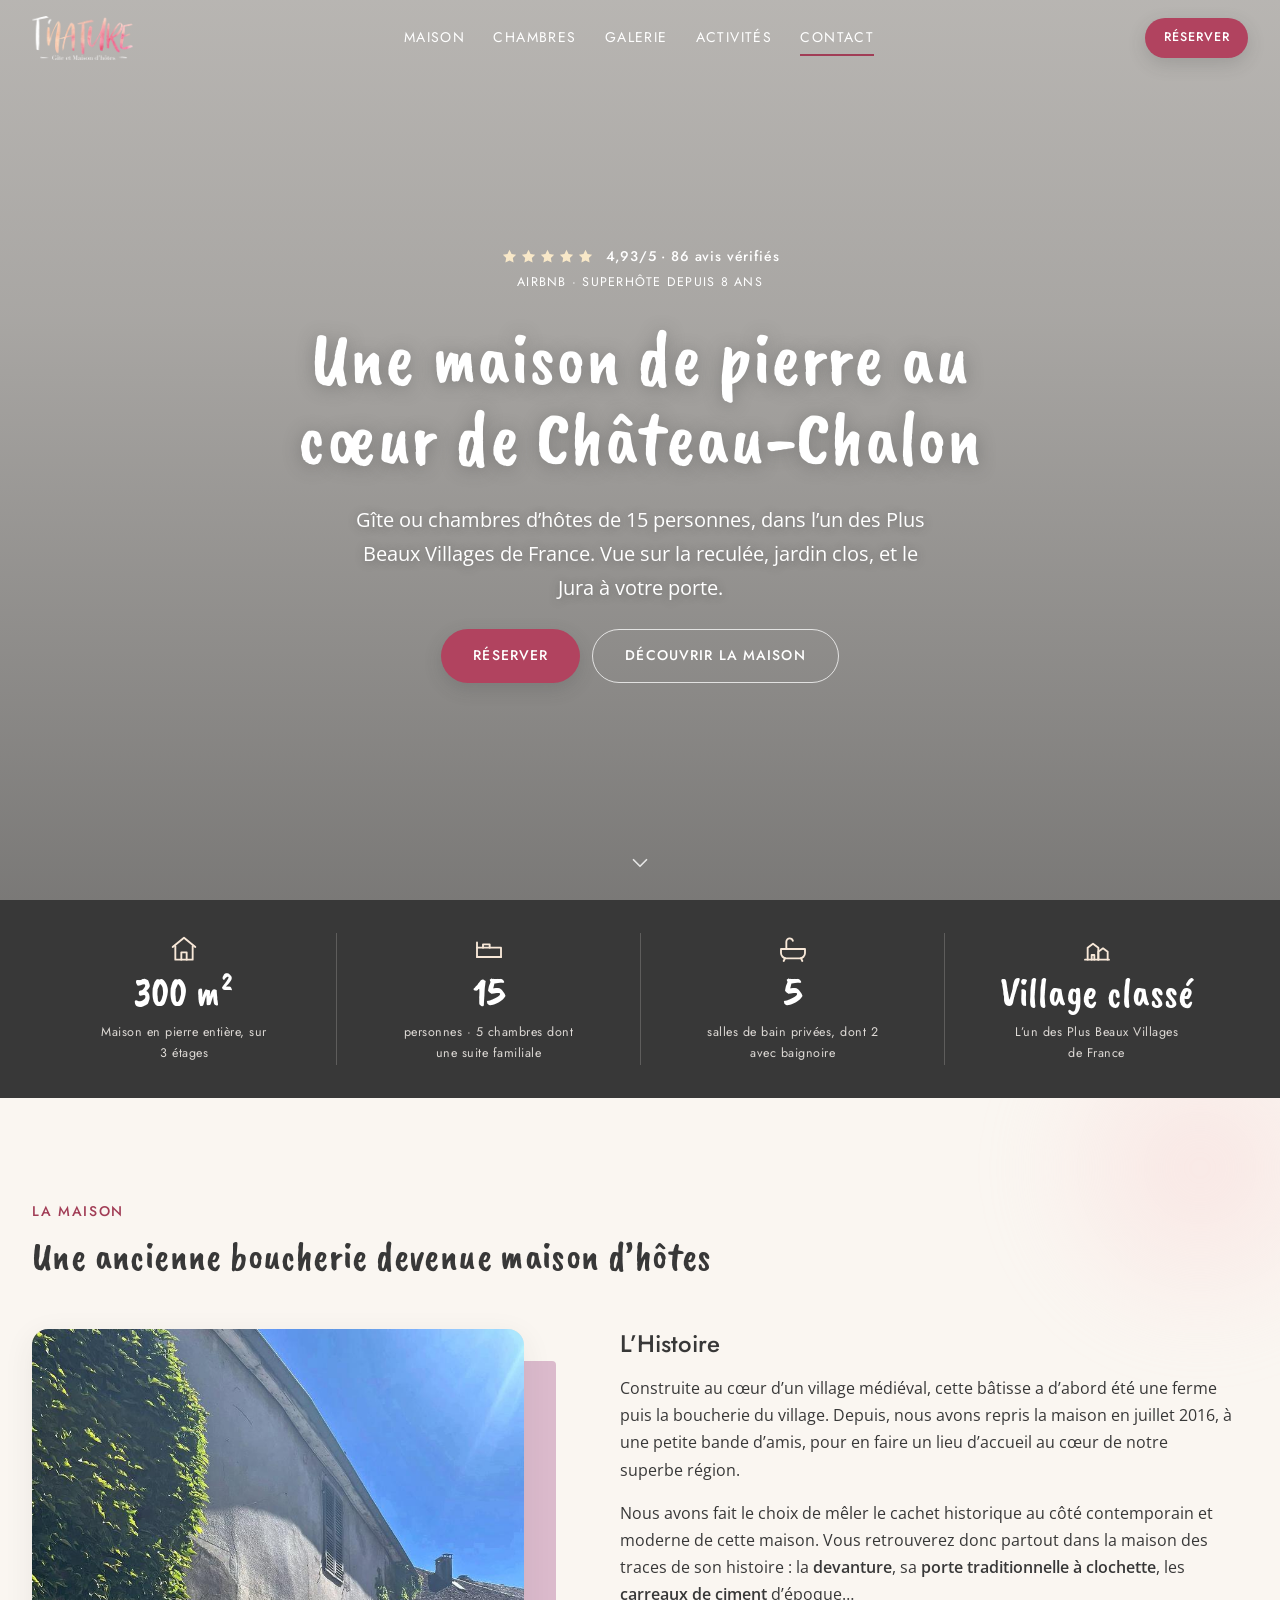
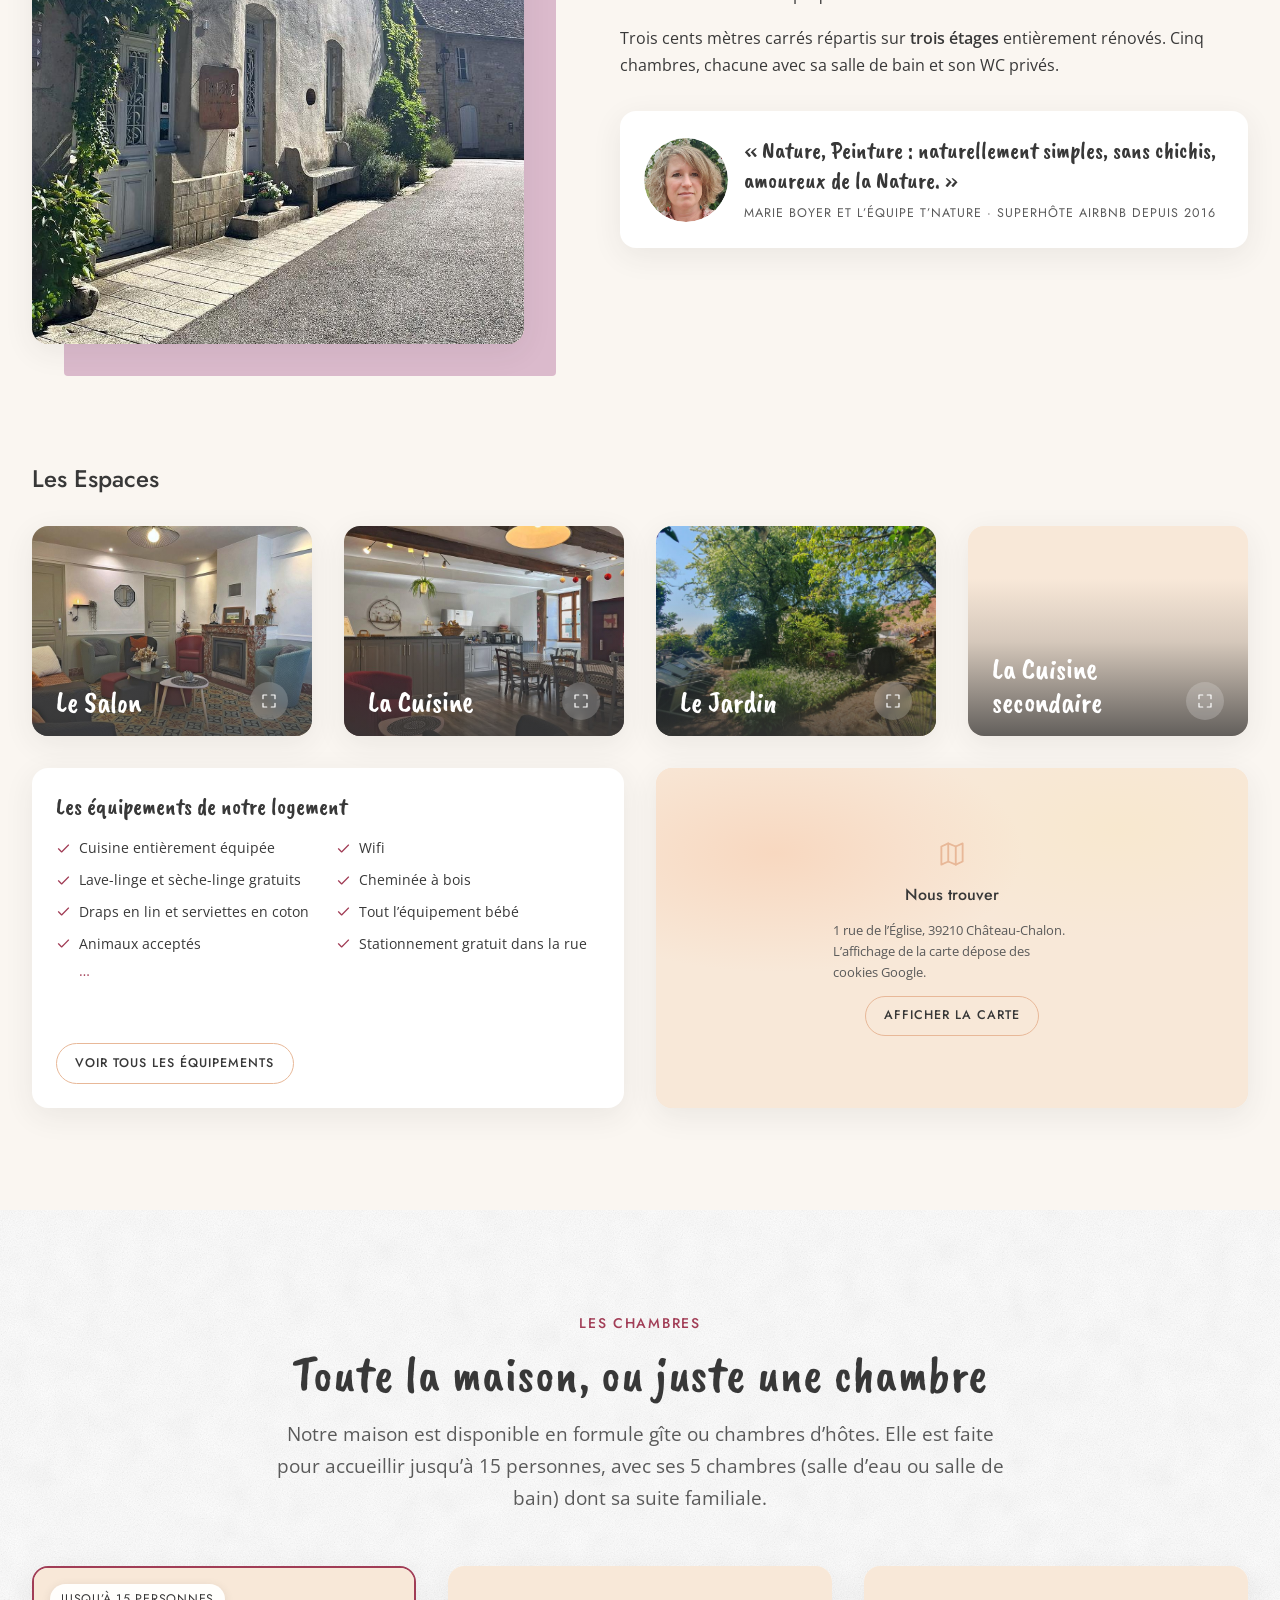
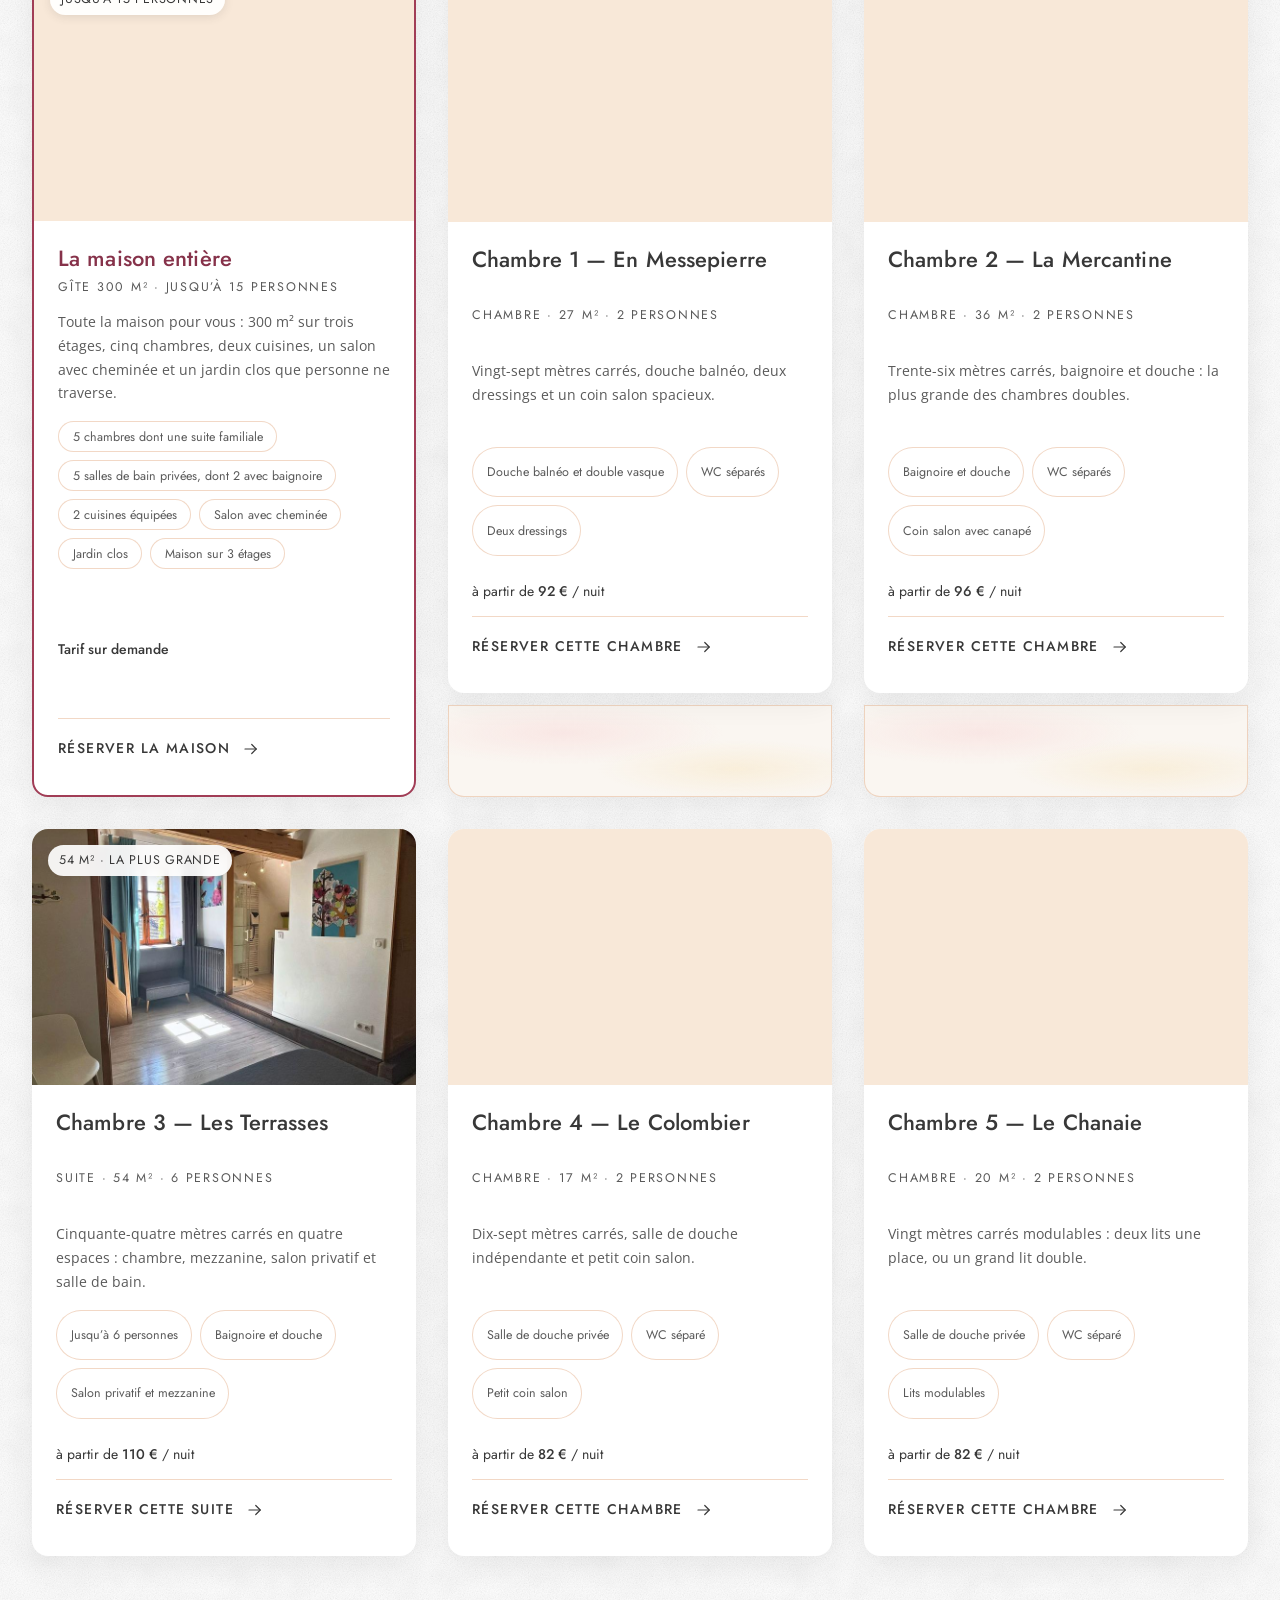
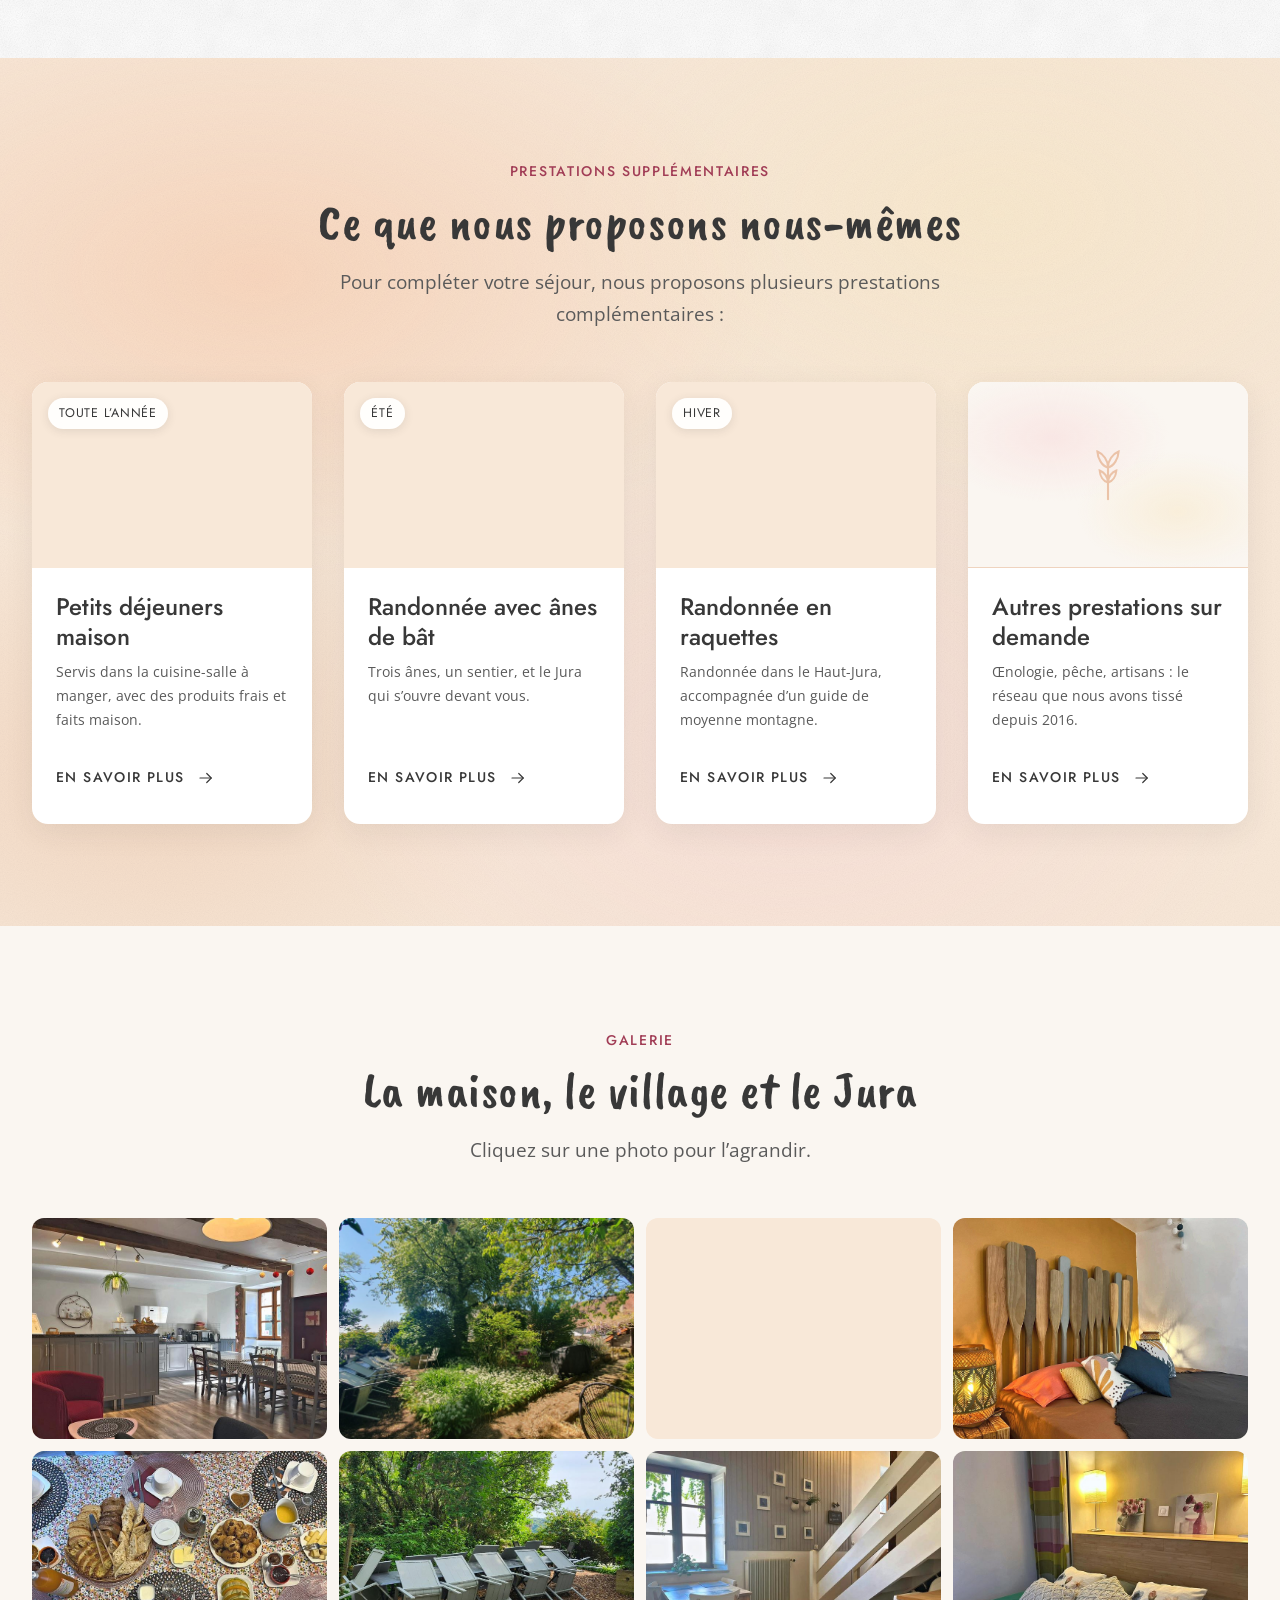
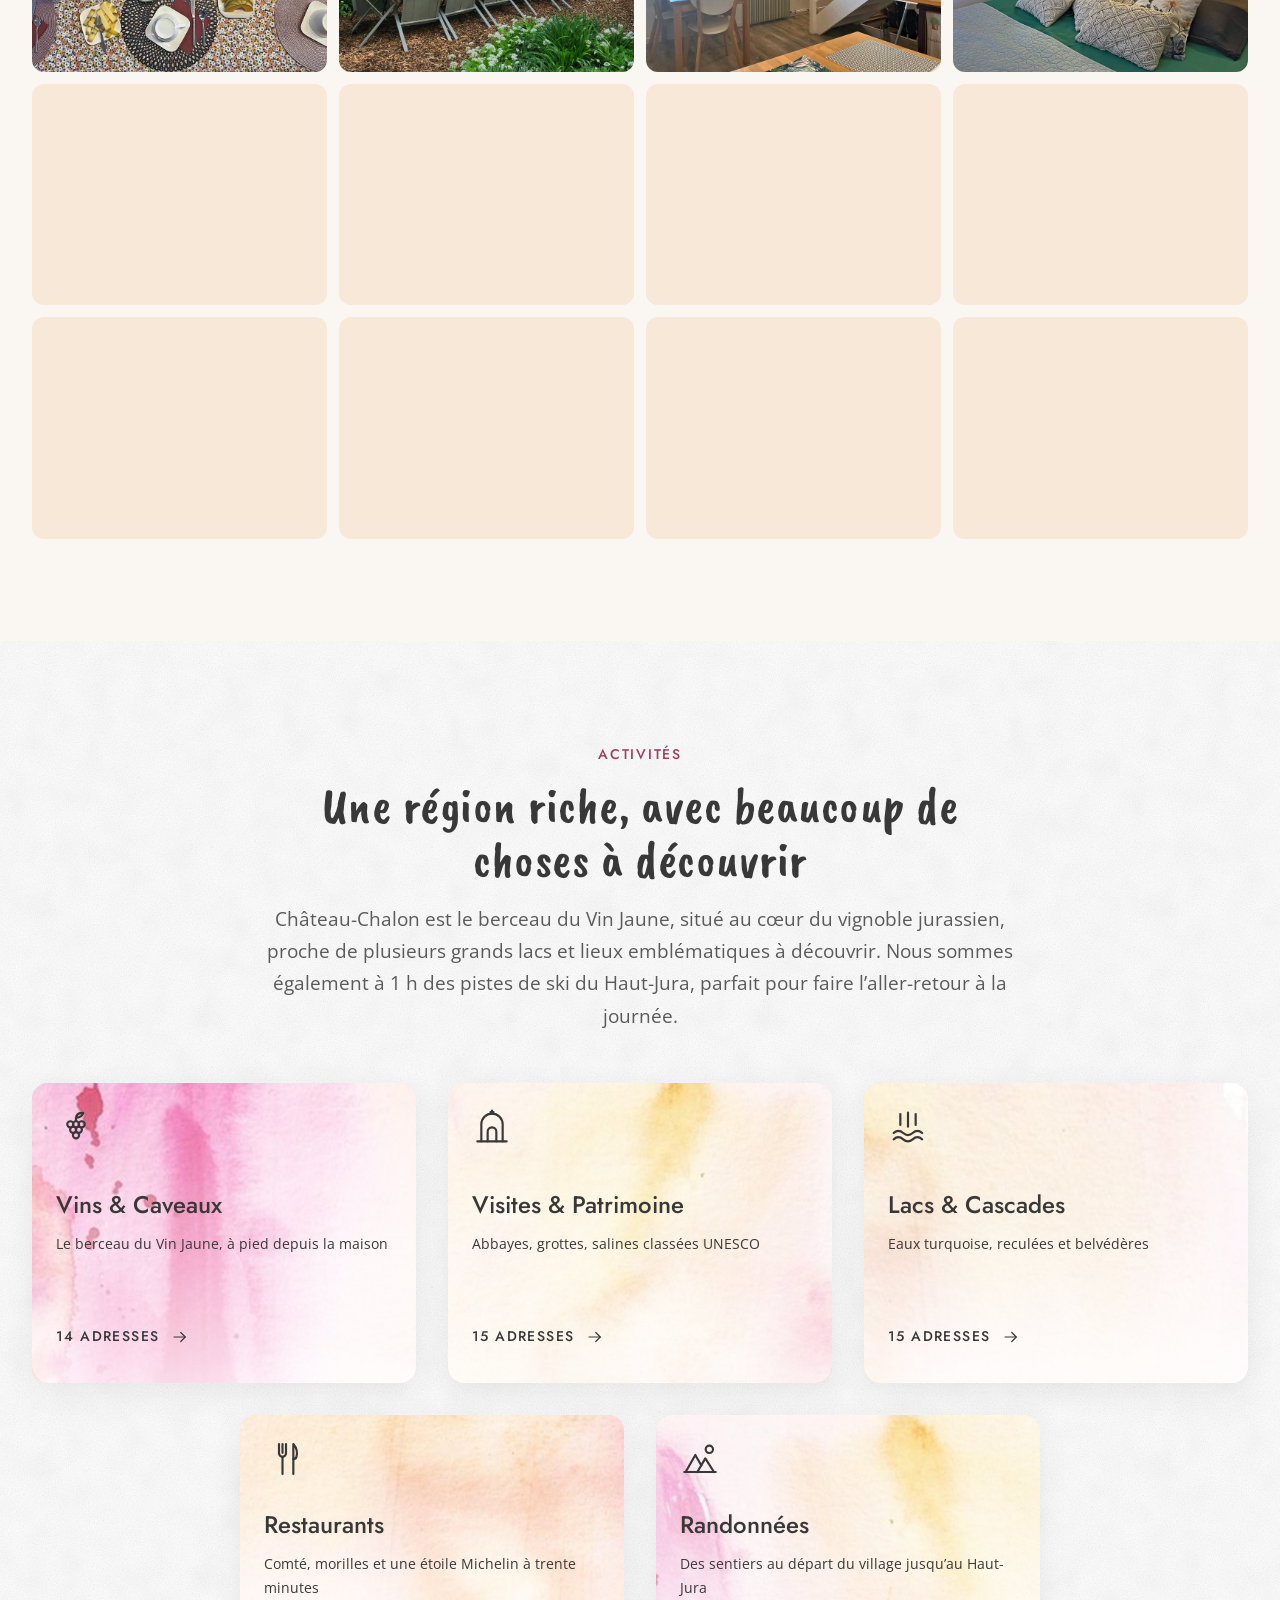
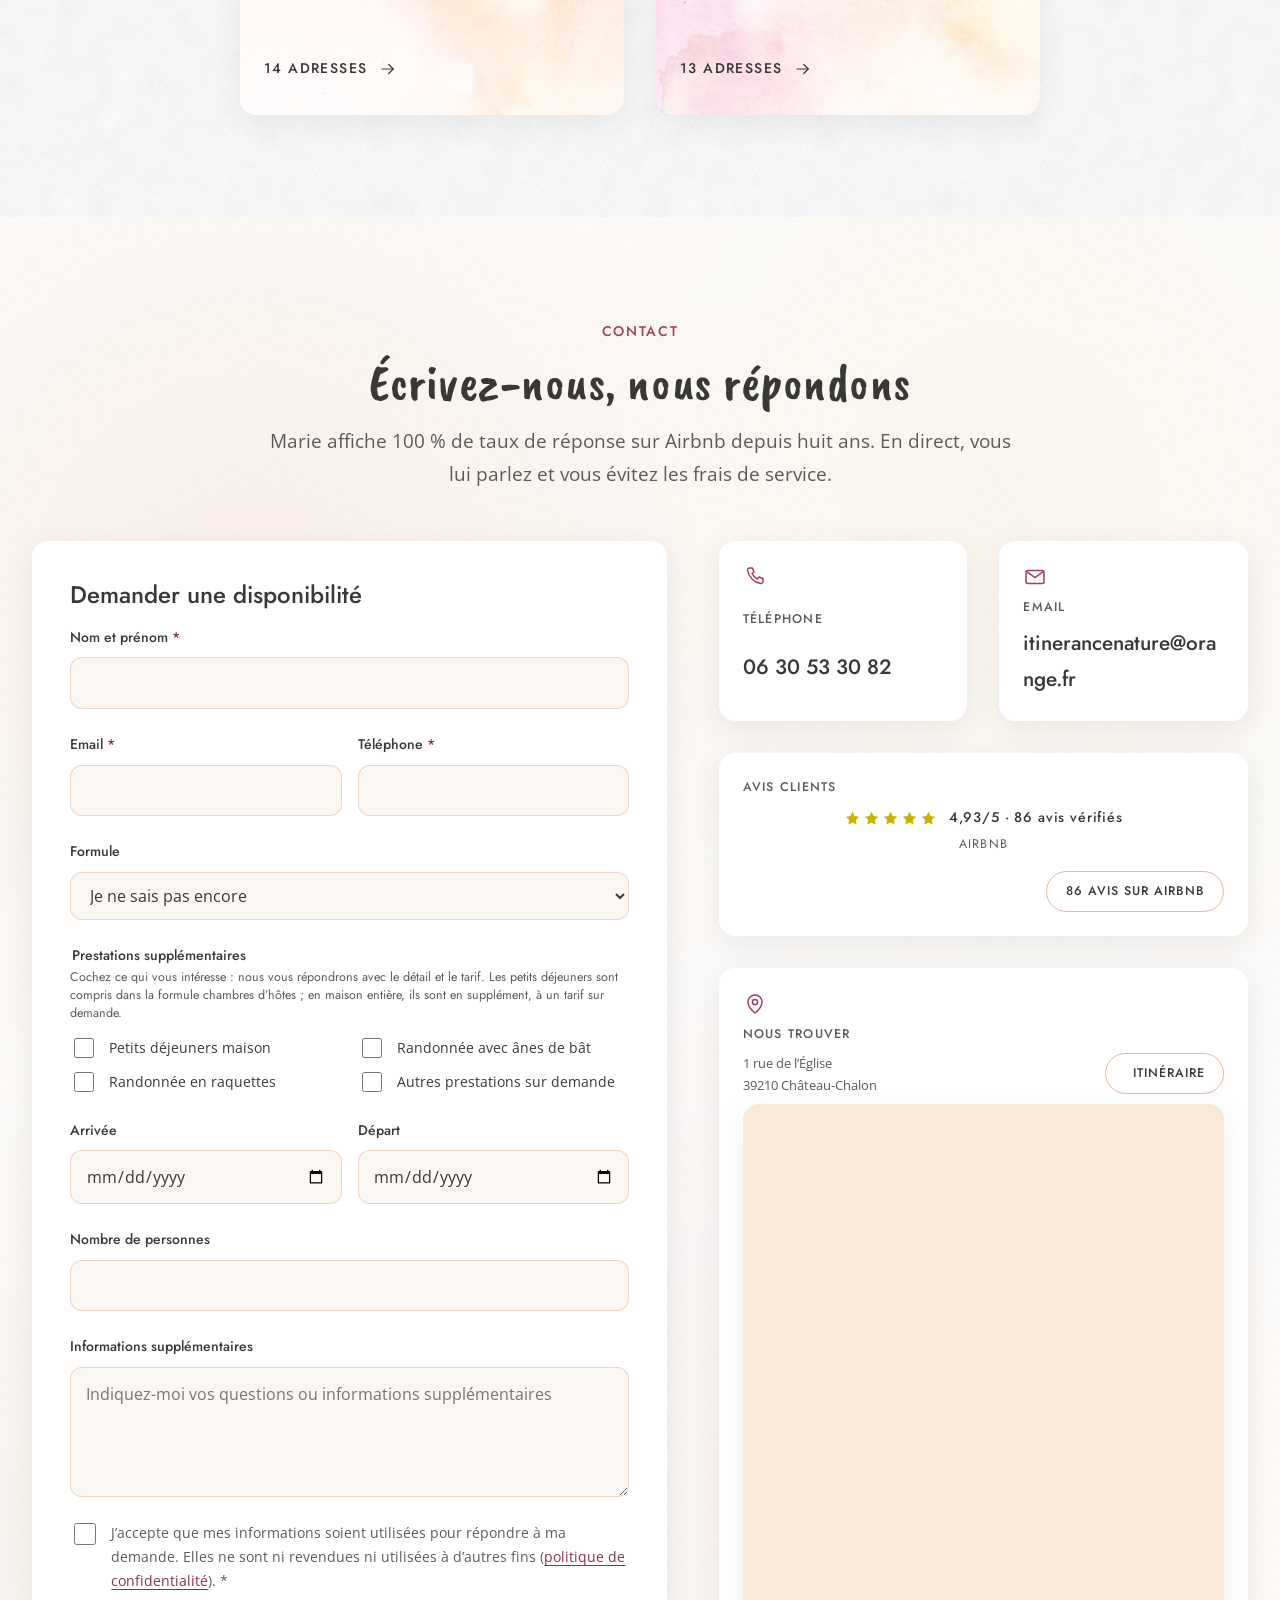
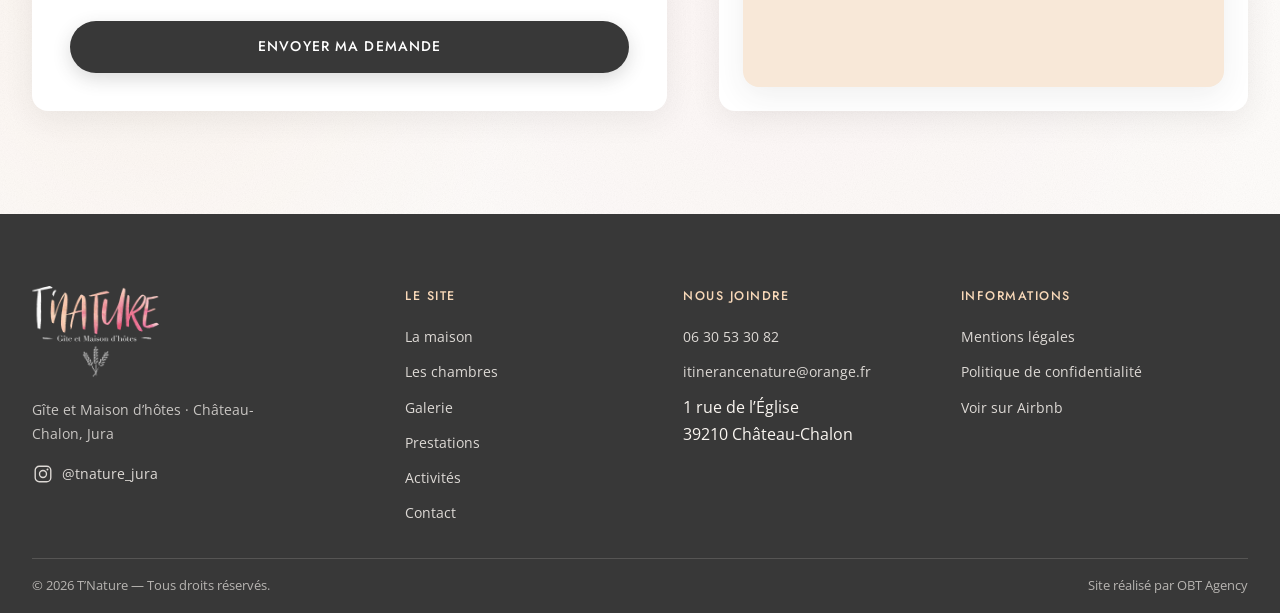
==== commit bae2770e: "Rail des Espaces : la roulette tourne sans fin La série des quatre cartes est écrite trois fois de s" ====
--- a/index.html
+++ b/index.html
@@ -354,6 +354,14 @@
 <button type="button" class="carte-espace apparait" data-rang="1" data-modale-cible="modale-cuisine"><span class="carte-espace__media"><figure class="placeholder-img placeholder-img--photo" style="--ratio: 4/3" data-img-slot="cuisine-01"><img src="assets/img/cuisine-01-1400.jpg" srcset="assets/img/cuisine-01-800.jpg 800w, assets/img/cuisine-01-1400.jpg 1400w" sizes="(max-width: 560px) 92vw, (max-width: 900px) 46vw, 30vw" width="1400" height="1050" loading="lazy" decoding="async" alt="La grande cuisine-salle à manger et sa table pour quinze"></figure></span><span class="carte-espace__voile"></span><span class="carte-espace__pied"><span class="carte-espace__titre">La Cuisine</span><span class="carte-espace__loupe" aria-hidden="true"><svg viewBox="0 0 24 24" fill="none" stroke="currentColor" stroke-width="1.6" stroke-linecap="round" stroke-linejoin="round" aria-hidden="true"><path d="M4 9V4h5M20 15v5h-5M15 4h5v5M9 20H4v-5"/></svg></span></span></button>
 <button type="button" class="carte-espace apparait" data-rang="2" data-modale-cible="modale-jardin"><span class="carte-espace__media"><figure class="placeholder-img placeholder-img--photo" style="--ratio: 4/3" data-img-slot="jardin-01"><img src="assets/img/hero-03-1599.jpg" srcset="assets/img/hero-03-1000.jpg 1000w, assets/img/hero-03-1599.jpg 1599w" sizes="(max-width: 560px) 92vw, (max-width: 900px) 46vw, 30vw" width="1599" height="899" loading="lazy" decoding="async" alt="Le jardin clos, ses massifs et ses transats, avec la vue dégagée sur la reculée"></figure></span><span class="carte-espace__voile"></span><span class="carte-espace__pied"><span class="carte-espace__titre">Le Jardin</span><span class="carte-espace__loupe" aria-hidden="true"><svg viewBox="0 0 24 24" fill="none" stroke="currentColor" stroke-width="1.6" stroke-linecap="round" stroke-linejoin="round" aria-hidden="true"><path d="M4 9V4h5M20 15v5h-5M15 4h5v5M9 20H4v-5"/></svg></span></span></button>
 <button type="button" class="carte-espace apparait" data-rang="0" data-modale-cible="modale-cuisine-secondaire"><span class="carte-espace__media"><figure class="placeholder-img placeholder-img--photo placeholder-img--portrait" style="--ratio: 4/3" data-img-slot="cuisine-secondaire-01"><span class="photo__fond" aria-hidden="true" style="background-image: url(assets/img/cuisine-secondaire-01-800.jpg)"></span><img src="assets/img/cuisine-secondaire-01-1190.jpg" srcset="assets/img/cuisine-secondaire-01-800.jpg 800w, assets/img/cuisine-secondaire-01-1190.jpg 1190w" sizes="(max-width: 560px) 92vw, (max-width: 900px) 46vw, 30vw" width="1190" height="1586" loading="lazy" decoding="async" alt="La cuisine secondaire en demi-niveau, vue depuis l’escalier"></figure></span><span class="carte-espace__voile"></span><span class="carte-espace__pied"><span class="carte-espace__titre">La Cuisine secondaire</span><span class="carte-espace__loupe" aria-hidden="true"><svg viewBox="0 0 24 24" fill="none" stroke="currentColor" stroke-width="1.6" stroke-linecap="round" stroke-linejoin="round" aria-hidden="true"><path d="M4 9V4h5M20 15v5h-5M15 4h5v5M9 20H4v-5"/></svg></span></span></button>
+<button type="button" class="carte-espace carte-espace--copie apparait" data-rail-copie aria-hidden="true" tabindex="-1" data-rang="0" data-modale-cible="modale-salon"><span class="carte-espace__media"><figure class="placeholder-img placeholder-img--photo" style="--ratio: 4/3" data-img-slot="salon-01"><img src="assets/img/salon-01-1400.jpg" srcset="assets/img/salon-01-800.jpg 800w, assets/img/salon-01-1400.jpg 1400w" sizes="(max-width: 560px) 92vw, (max-width: 900px) 46vw, 30vw" width="1400" height="1050" loading="lazy" decoding="async" alt="Le salon : fauteuils, cheminée de marbre et sols en carreaux de ciment d’époque"></figure></span><span class="carte-espace__voile"></span><span class="carte-espace__pied"><span class="carte-espace__titre">Le Salon</span><span class="carte-espace__loupe" aria-hidden="true"><svg viewBox="0 0 24 24" fill="none" stroke="currentColor" stroke-width="1.6" stroke-linecap="round" stroke-linejoin="round" aria-hidden="true"><path d="M4 9V4h5M20 15v5h-5M15 4h5v5M9 20H4v-5"/></svg></span></span></button>
+<button type="button" class="carte-espace carte-espace--copie apparait" data-rail-copie aria-hidden="true" tabindex="-1" data-rang="1" data-modale-cible="modale-cuisine"><span class="carte-espace__media"><figure class="placeholder-img placeholder-img--photo" style="--ratio: 4/3" data-img-slot="cuisine-01"><img src="assets/img/cuisine-01-1400.jpg" srcset="assets/img/cuisine-01-800.jpg 800w, assets/img/cuisine-01-1400.jpg 1400w" sizes="(max-width: 560px) 92vw, (max-width: 900px) 46vw, 30vw" width="1400" height="1050" loading="lazy" decoding="async" alt="La grande cuisine-salle à manger et sa table pour quinze"></figure></span><span class="carte-espace__voile"></span><span class="carte-espace__pied"><span class="carte-espace__titre">La Cuisine</span><span class="carte-espace__loupe" aria-hidden="true"><svg viewBox="0 0 24 24" fill="none" stroke="currentColor" stroke-width="1.6" stroke-linecap="round" stroke-linejoin="round" aria-hidden="true"><path d="M4 9V4h5M20 15v5h-5M15 4h5v5M9 20H4v-5"/></svg></span></span></button>
+<button type="button" class="carte-espace carte-espace--copie apparait" data-rail-copie aria-hidden="true" tabindex="-1" data-rang="2" data-modale-cible="modale-jardin"><span class="carte-espace__media"><figure class="placeholder-img placeholder-img--photo" style="--ratio: 4/3" data-img-slot="jardin-01"><img src="assets/img/hero-03-1599.jpg" srcset="assets/img/hero-03-1000.jpg 1000w, assets/img/hero-03-1599.jpg 1599w" sizes="(max-width: 560px) 92vw, (max-width: 900px) 46vw, 30vw" width="1599" height="899" loading="lazy" decoding="async" alt="Le jardin clos, ses massifs et ses transats, avec la vue dégagée sur la reculée"></figure></span><span class="carte-espace__voile"></span><span class="carte-espace__pied"><span class="carte-espace__titre">Le Jardin</span><span class="carte-espace__loupe" aria-hidden="true"><svg viewBox="0 0 24 24" fill="none" stroke="currentColor" stroke-width="1.6" stroke-linecap="round" stroke-linejoin="round" aria-hidden="true"><path d="M4 9V4h5M20 15v5h-5M15 4h5v5M9 20H4v-5"/></svg></span></span></button>
+<button type="button" class="carte-espace carte-espace--copie apparait" data-rail-copie aria-hidden="true" tabindex="-1" data-rang="0" data-modale-cible="modale-cuisine-secondaire"><span class="carte-espace__media"><figure class="placeholder-img placeholder-img--photo placeholder-img--portrait" style="--ratio: 4/3" data-img-slot="cuisine-secondaire-01"><span class="photo__fond" aria-hidden="true" style="background-image: url(assets/img/cuisine-secondaire-01-800.jpg)"></span><img src="assets/img/cuisine-secondaire-01-1190.jpg" srcset="assets/img/cuisine-secondaire-01-800.jpg 800w, assets/img/cuisine-secondaire-01-1190.jpg 1190w" sizes="(max-width: 560px) 92vw, (max-width: 900px) 46vw, 30vw" width="1190" height="1586" loading="lazy" decoding="async" alt="La cuisine secondaire en demi-niveau, vue depuis l’escalier"></figure></span><span class="carte-espace__voile"></span><span class="carte-espace__pied"><span class="carte-espace__titre">La Cuisine secondaire</span><span class="carte-espace__loupe" aria-hidden="true"><svg viewBox="0 0 24 24" fill="none" stroke="currentColor" stroke-width="1.6" stroke-linecap="round" stroke-linejoin="round" aria-hidden="true"><path d="M4 9V4h5M20 15v5h-5M15 4h5v5M9 20H4v-5"/></svg></span></span></button>
+<button type="button" class="carte-espace carte-espace--copie apparait" data-rail-copie aria-hidden="true" tabindex="-1" data-rang="0" data-modale-cible="modale-salon"><span class="carte-espace__media"><figure class="placeholder-img placeholder-img--photo" style="--ratio: 4/3" data-img-slot="salon-01"><img src="assets/img/salon-01-1400.jpg" srcset="assets/img/salon-01-800.jpg 800w, assets/img/salon-01-1400.jpg 1400w" sizes="(max-width: 560px) 92vw, (max-width: 900px) 46vw, 30vw" width="1400" height="1050" loading="lazy" decoding="async" alt="Le salon : fauteuils, cheminée de marbre et sols en carreaux de ciment d’époque"></figure></span><span class="carte-espace__voile"></span><span class="carte-espace__pied"><span class="carte-espace__titre">Le Salon</span><span class="carte-espace__loupe" aria-hidden="true"><svg viewBox="0 0 24 24" fill="none" stroke="currentColor" stroke-width="1.6" stroke-linecap="round" stroke-linejoin="round" aria-hidden="true"><path d="M4 9V4h5M20 15v5h-5M15 4h5v5M9 20H4v-5"/></svg></span></span></button>
+<button type="button" class="carte-espace carte-espace--copie apparait" data-rail-copie aria-hidden="true" tabindex="-1" data-rang="1" data-modale-cible="modale-cuisine"><span class="carte-espace__media"><figure class="placeholder-img placeholder-img--photo" style="--ratio: 4/3" data-img-slot="cuisine-01"><img src="assets/img/cuisine-01-1400.jpg" srcset="assets/img/cuisine-01-800.jpg 800w, assets/img/cuisine-01-1400.jpg 1400w" sizes="(max-width: 560px) 92vw, (max-width: 900px) 46vw, 30vw" width="1400" height="1050" loading="lazy" decoding="async" alt="La grande cuisine-salle à manger et sa table pour quinze"></figure></span><span class="carte-espace__voile"></span><span class="carte-espace__pied"><span class="carte-espace__titre">La Cuisine</span><span class="carte-espace__loupe" aria-hidden="true"><svg viewBox="0 0 24 24" fill="none" stroke="currentColor" stroke-width="1.6" stroke-linecap="round" stroke-linejoin="round" aria-hidden="true"><path d="M4 9V4h5M20 15v5h-5M15 4h5v5M9 20H4v-5"/></svg></span></span></button>
+<button type="button" class="carte-espace carte-espace--copie apparait" data-rail-copie aria-hidden="true" tabindex="-1" data-rang="2" data-modale-cible="modale-jardin"><span class="carte-espace__media"><figure class="placeholder-img placeholder-img--photo" style="--ratio: 4/3" data-img-slot="jardin-01"><img src="assets/img/hero-03-1599.jpg" srcset="assets/img/hero-03-1000.jpg 1000w, assets/img/hero-03-1599.jpg 1599w" sizes="(max-width: 560px) 92vw, (max-width: 900px) 46vw, 30vw" width="1599" height="899" loading="lazy" decoding="async" alt="Le jardin clos, ses massifs et ses transats, avec la vue dégagée sur la reculée"></figure></span><span class="carte-espace__voile"></span><span class="carte-espace__pied"><span class="carte-espace__titre">Le Jardin</span><span class="carte-espace__loupe" aria-hidden="true"><svg viewBox="0 0 24 24" fill="none" stroke="currentColor" stroke-width="1.6" stroke-linecap="round" stroke-linejoin="round" aria-hidden="true"><path d="M4 9V4h5M20 15v5h-5M15 4h5v5M9 20H4v-5"/></svg></span></span></button>
+<button type="button" class="carte-espace carte-espace--copie apparait" data-rail-copie aria-hidden="true" tabindex="-1" data-rang="0" data-modale-cible="modale-cuisine-secondaire"><span class="carte-espace__media"><figure class="placeholder-img placeholder-img--photo placeholder-img--portrait" style="--ratio: 4/3" data-img-slot="cuisine-secondaire-01"><span class="photo__fond" aria-hidden="true" style="background-image: url(assets/img/cuisine-secondaire-01-800.jpg)"></span><img src="assets/img/cuisine-secondaire-01-1190.jpg" srcset="assets/img/cuisine-secondaire-01-800.jpg 800w, assets/img/cuisine-secondaire-01-1190.jpg 1190w" sizes="(max-width: 560px) 92vw, (max-width: 900px) 46vw, 30vw" width="1190" height="1586" loading="lazy" decoding="async" alt="La cuisine secondaire en demi-niveau, vue depuis l’escalier"></figure></span><span class="carte-espace__voile"></span><span class="carte-espace__pied"><span class="carte-espace__titre">La Cuisine secondaire</span><span class="carte-espace__loupe" aria-hidden="true"><svg viewBox="0 0 24 24" fill="none" stroke="currentColor" stroke-width="1.6" stroke-linecap="round" stroke-linejoin="round" aria-hidden="true"><path d="M4 9V4h5M20 15v5h-5M15 4h5v5M9 20H4v-5"/></svg></span></span></button>
         </div>
         <button type="button" class="carrousel__nav carrousel__nav--prec espaces__nav"
                 data-rail-prec aria-label="Espace précédent"><svg viewBox="0 0 24 24" fill="none" stroke="currentColor" stroke-width="1.7" stroke-linecap="round" stroke-linejoin="round" aria-hidden="true"><path d="M15 5l-7 7 7 7"/></svg></button>
--- a/css/style.css
+++ b/css/style.css
@@ -850,6 +850,9 @@
   text-align: left;
   transition: box-shadow var(--t-base), transform var(--t-base);
 }
+/* Les copies ne servent qu'à la roulette du téléphone (§« les espaces
+   défilent ») : partout ailleurs, elles n'existent pas. */
+.carte-espace--copie{ display: none; }
 .carte-espace:hover{ transform: translateY(-3px); box-shadow: var(--ombre-survol); }
 .carte-espace__media{ position: absolute; inset: 0; transition: transform var(--t-lent); }
 .carte-espace__media .placeholder-img{ width: 100%; height: 100%; aspect-ratio: auto; border-radius: 0; }
@@ -897,22 +900,31 @@
 @media (max-width: 767px){
   .espaces__rail{ position: relative; }
   .espaces__grille{
+    /* La carte se mesure sur l'écran et non sur la zone intérieure du rail :
+       celle-ci dépend du retrait ci-dessous, qui dépend lui-même de la carte —
+       en pourcentage, le calcul tournerait en rond. */
+    --carte: 72vw;
     display: flex;
     gap: var(--gouttiere);
     overflow-x: auto;
     scroll-snap-type: x mandatory;
     -webkit-overflow-scrolling: touch;
     scrollbar-width: none;
-    /* Le rail traverse l'écran d'un bord à l'autre, mais s'arrête sur la
-       gouttière : la première carte s'aligne sur le titre au-dessus, la
-       dernière ne colle pas au bord. `scroll-padding` fait tomber l'arrêt du
-       défilement au même endroit, sinon la carte se cale sous la gouttière. */
-    padding-inline: var(--gouttiere);
+    /* Le rail traverse l'écran d'un bord à l'autre — d'où la marge négative,
+       qui annule la gouttière du contenant. Le retrait latéral, lui, vaut
+       exactement ce qui reste de l'écran une fois la carte posée : sans lui,
+       la première et la dernière ne pourraient pas se centrer, faute de place
+       pour défiler au-delà. */
+    padding-inline: calc((100vw - var(--carte)) / 2);
     margin-inline: calc(-1 * var(--gouttiere));
-    scroll-padding-inline: var(--gouttiere);
   }
   .espaces__grille::-webkit-scrollbar{ display: none; }
-  .carte-espace{ flex: 0 0 78%; scroll-snap-align: start; }
+  /* Chaque carte s'arrête au milieu de l'écran, ses deux voisines dépassant
+     d'autant de part et d'autre. Pas de `scroll-padding` : le retrait étant
+     le même à gauche et à droite, le centre de la zone de calage est déjà
+     celui de l'écran. */
+  .carte-espace{ flex: 0 0 var(--carte); scroll-snap-align: center; }
+  .carte-espace--copie{ display: block; }
   /* Pas d'apparition carte par carte ici (§19) : l'observateur prend l'écran
      pour référence, et les deux dernières cartes sont posées hors de l'écran,
      à droite. Elles ne seraient « vues » qu'au moment où on les amène —
@@ -2127,6 +2139,7 @@
 }
 .sans-js .modale__voile,
 .sans-js .modale__fermer,
+.sans-js .carte-espace--copie,
 .sans-js .carrousel__nav,
 .sans-js .carrousel__barre,
 .sans-js .vignettes,
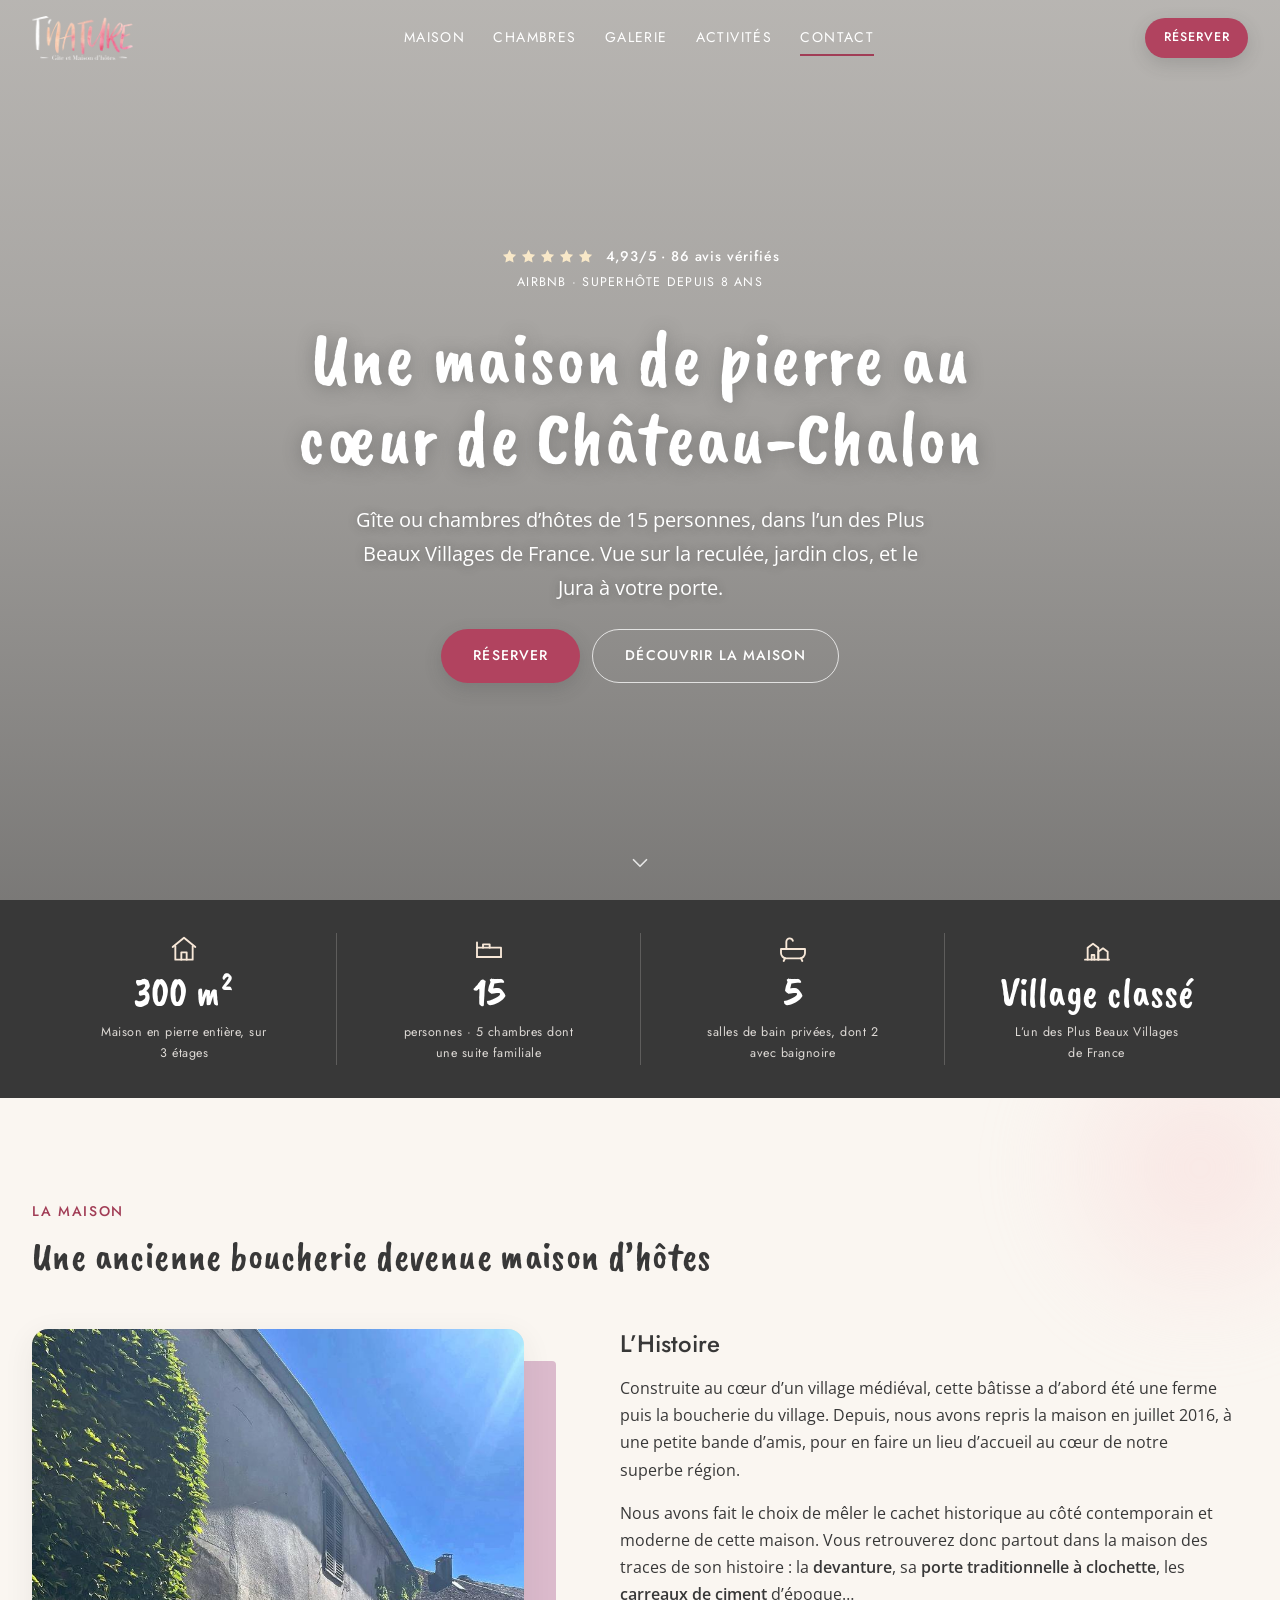
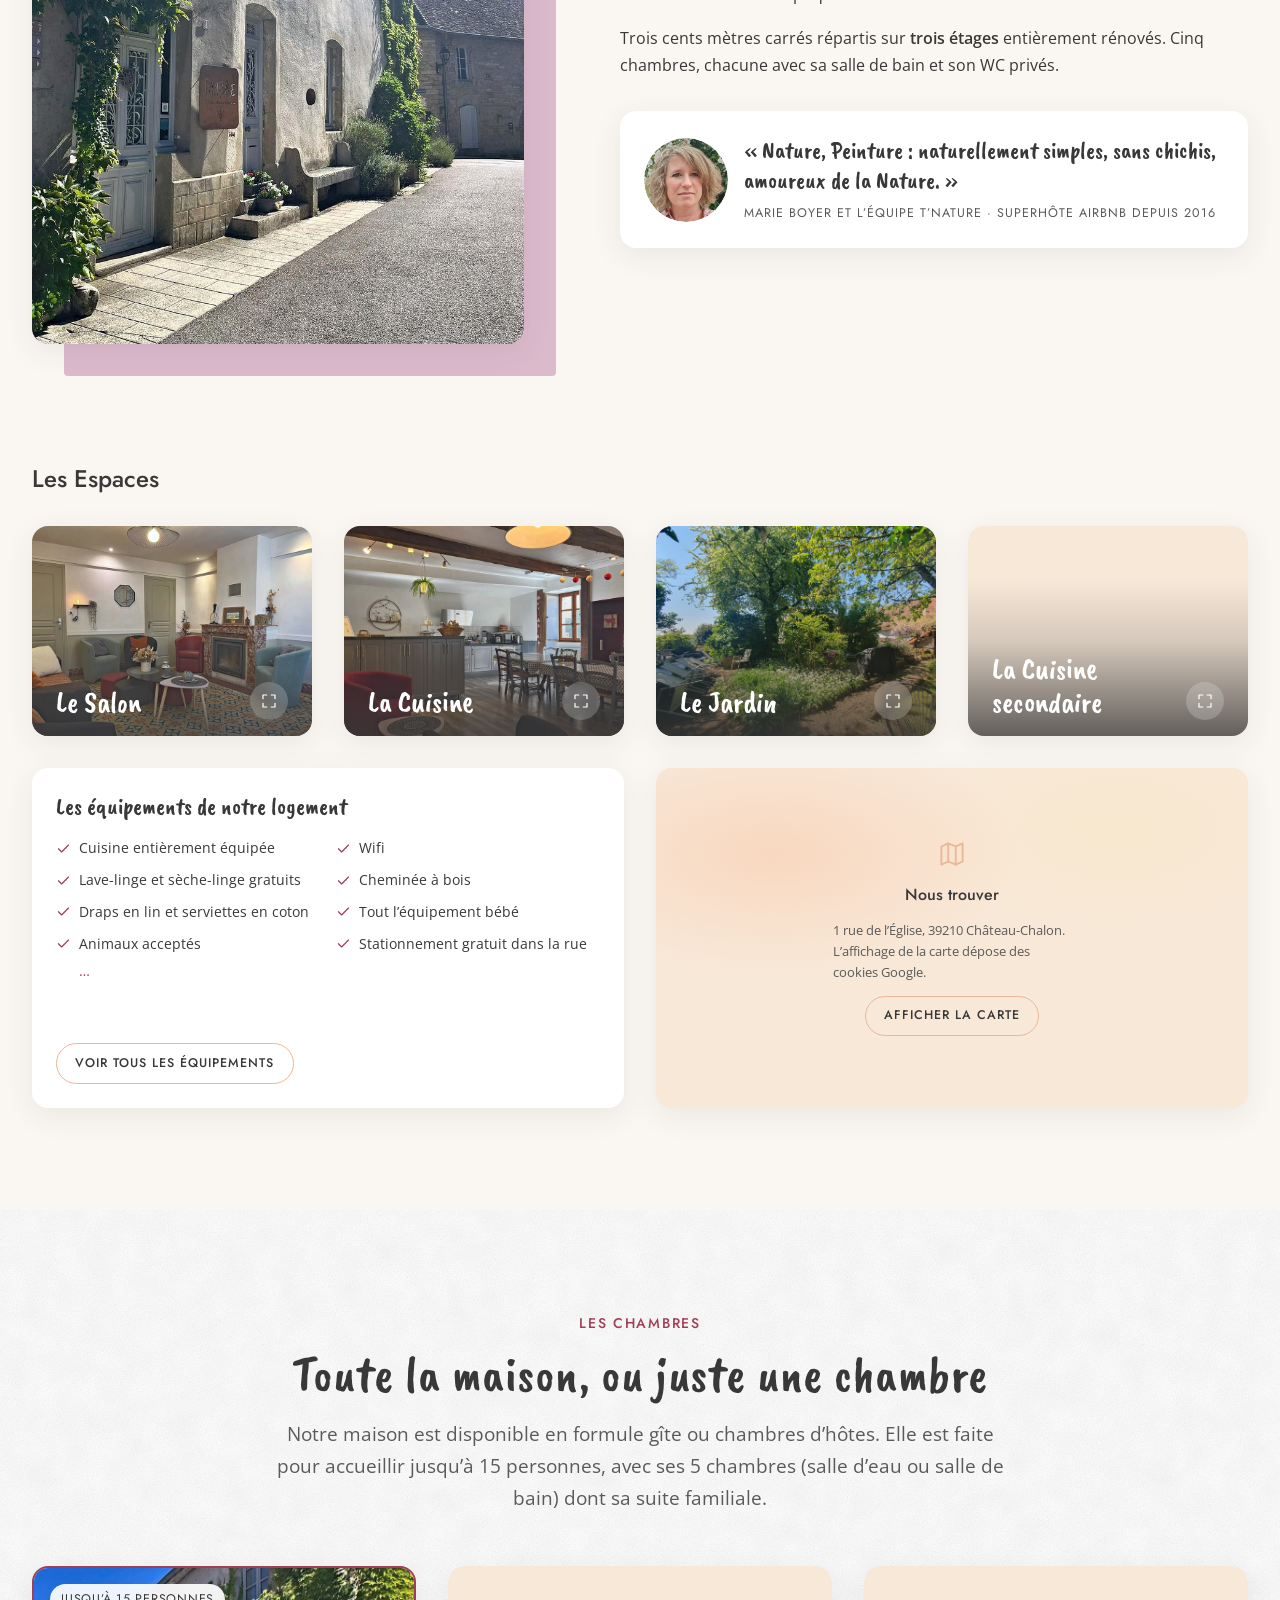
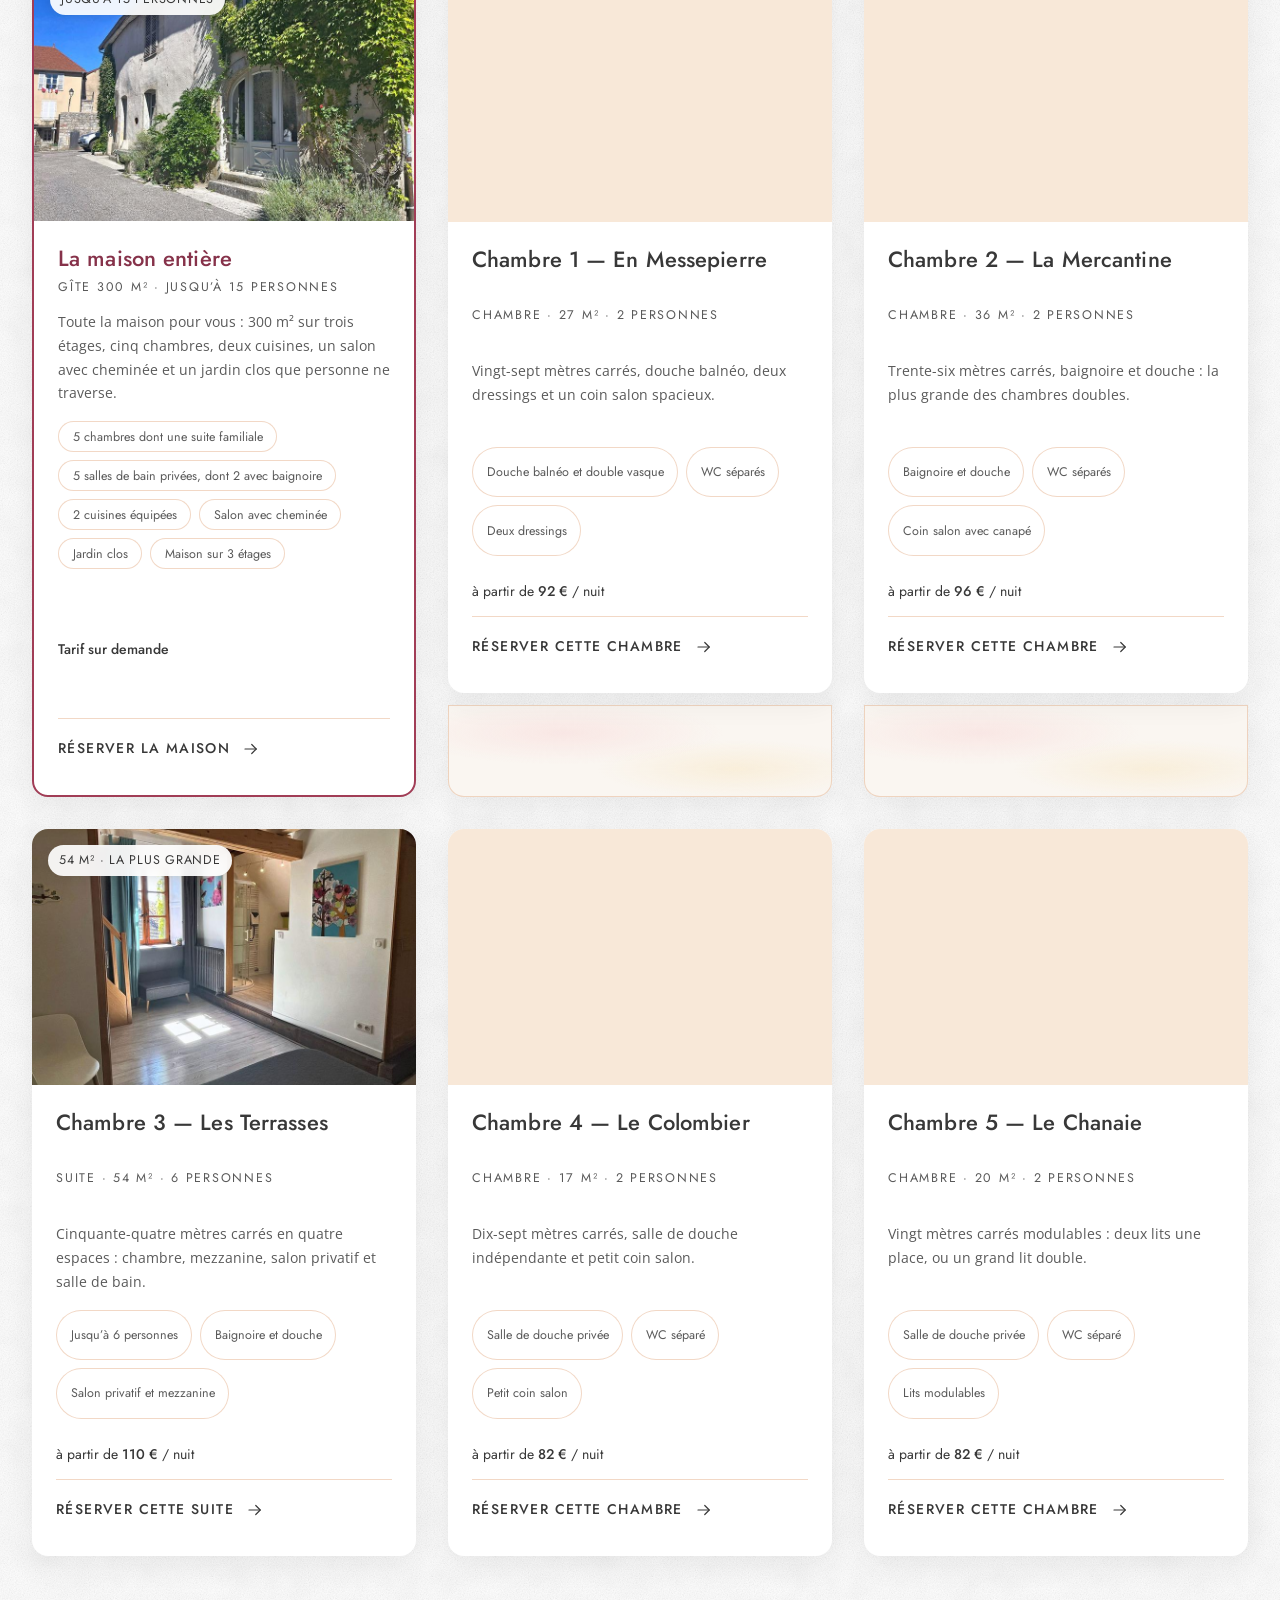
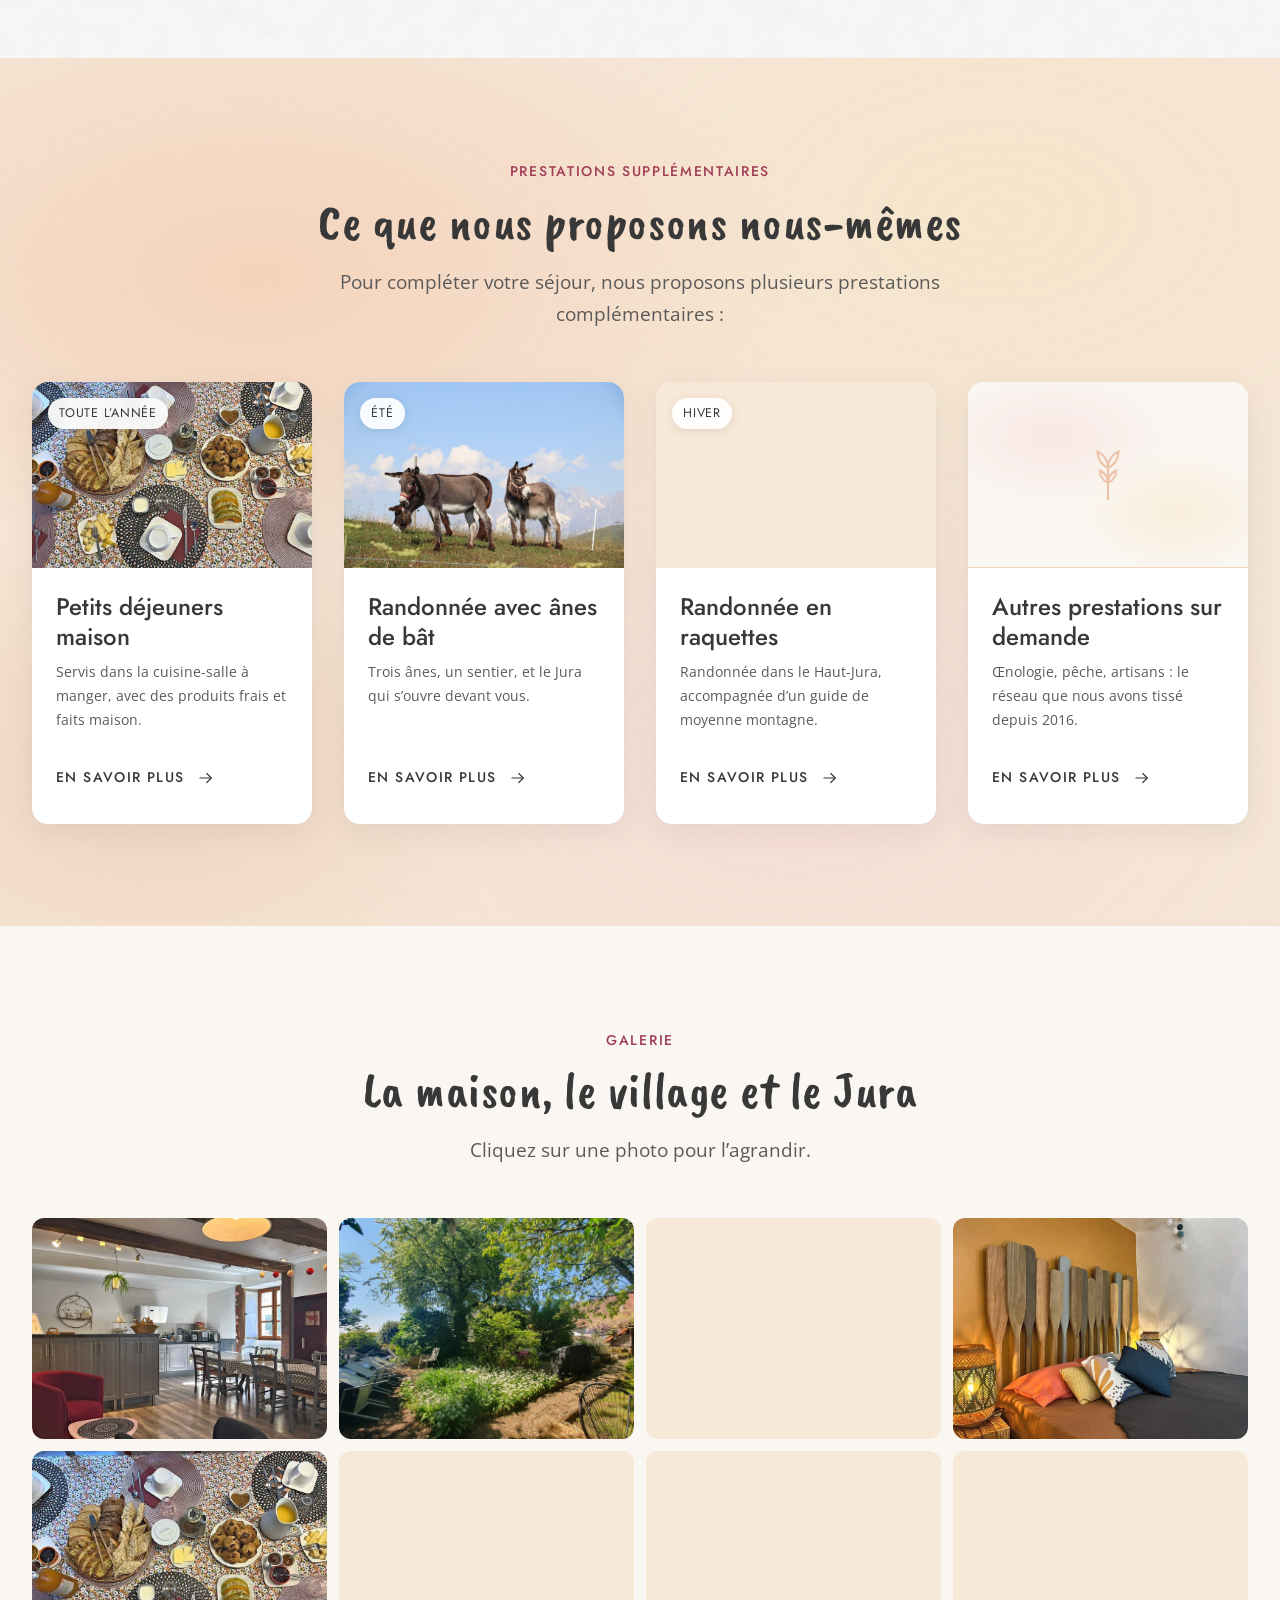
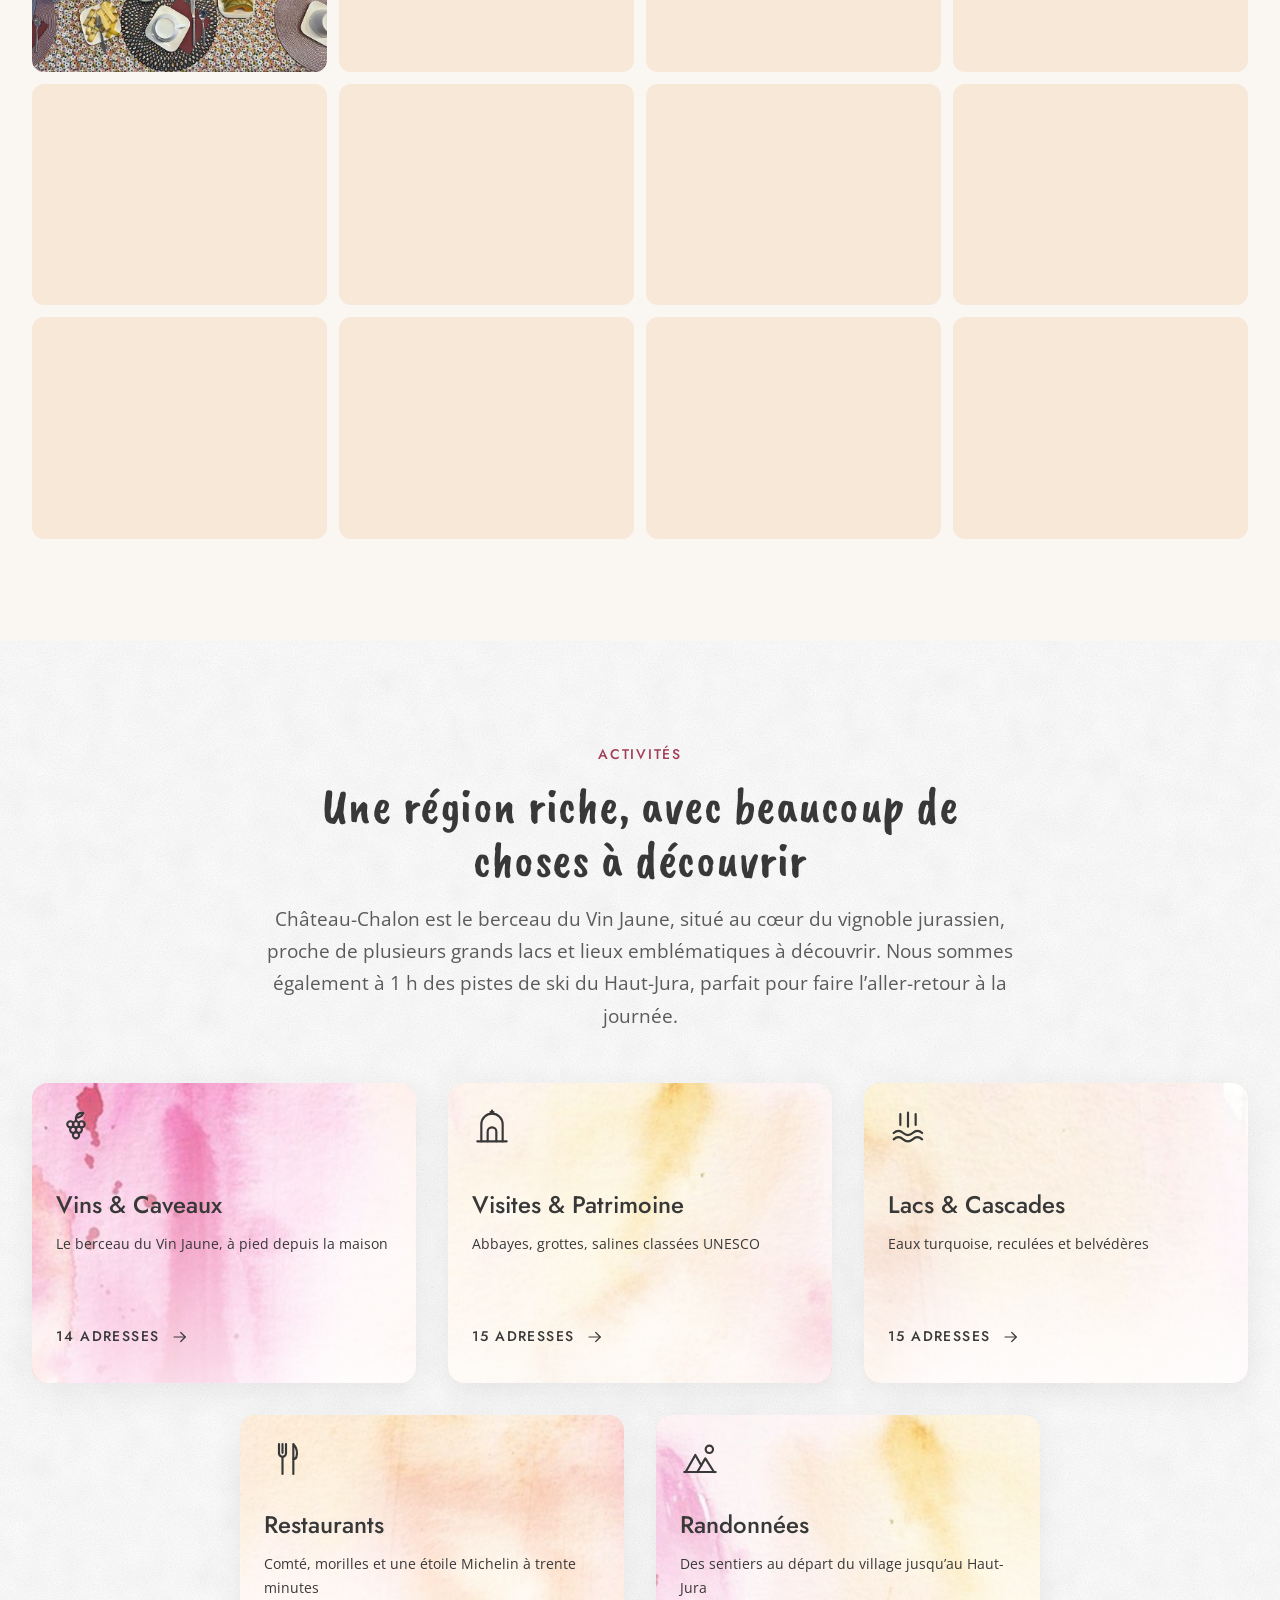
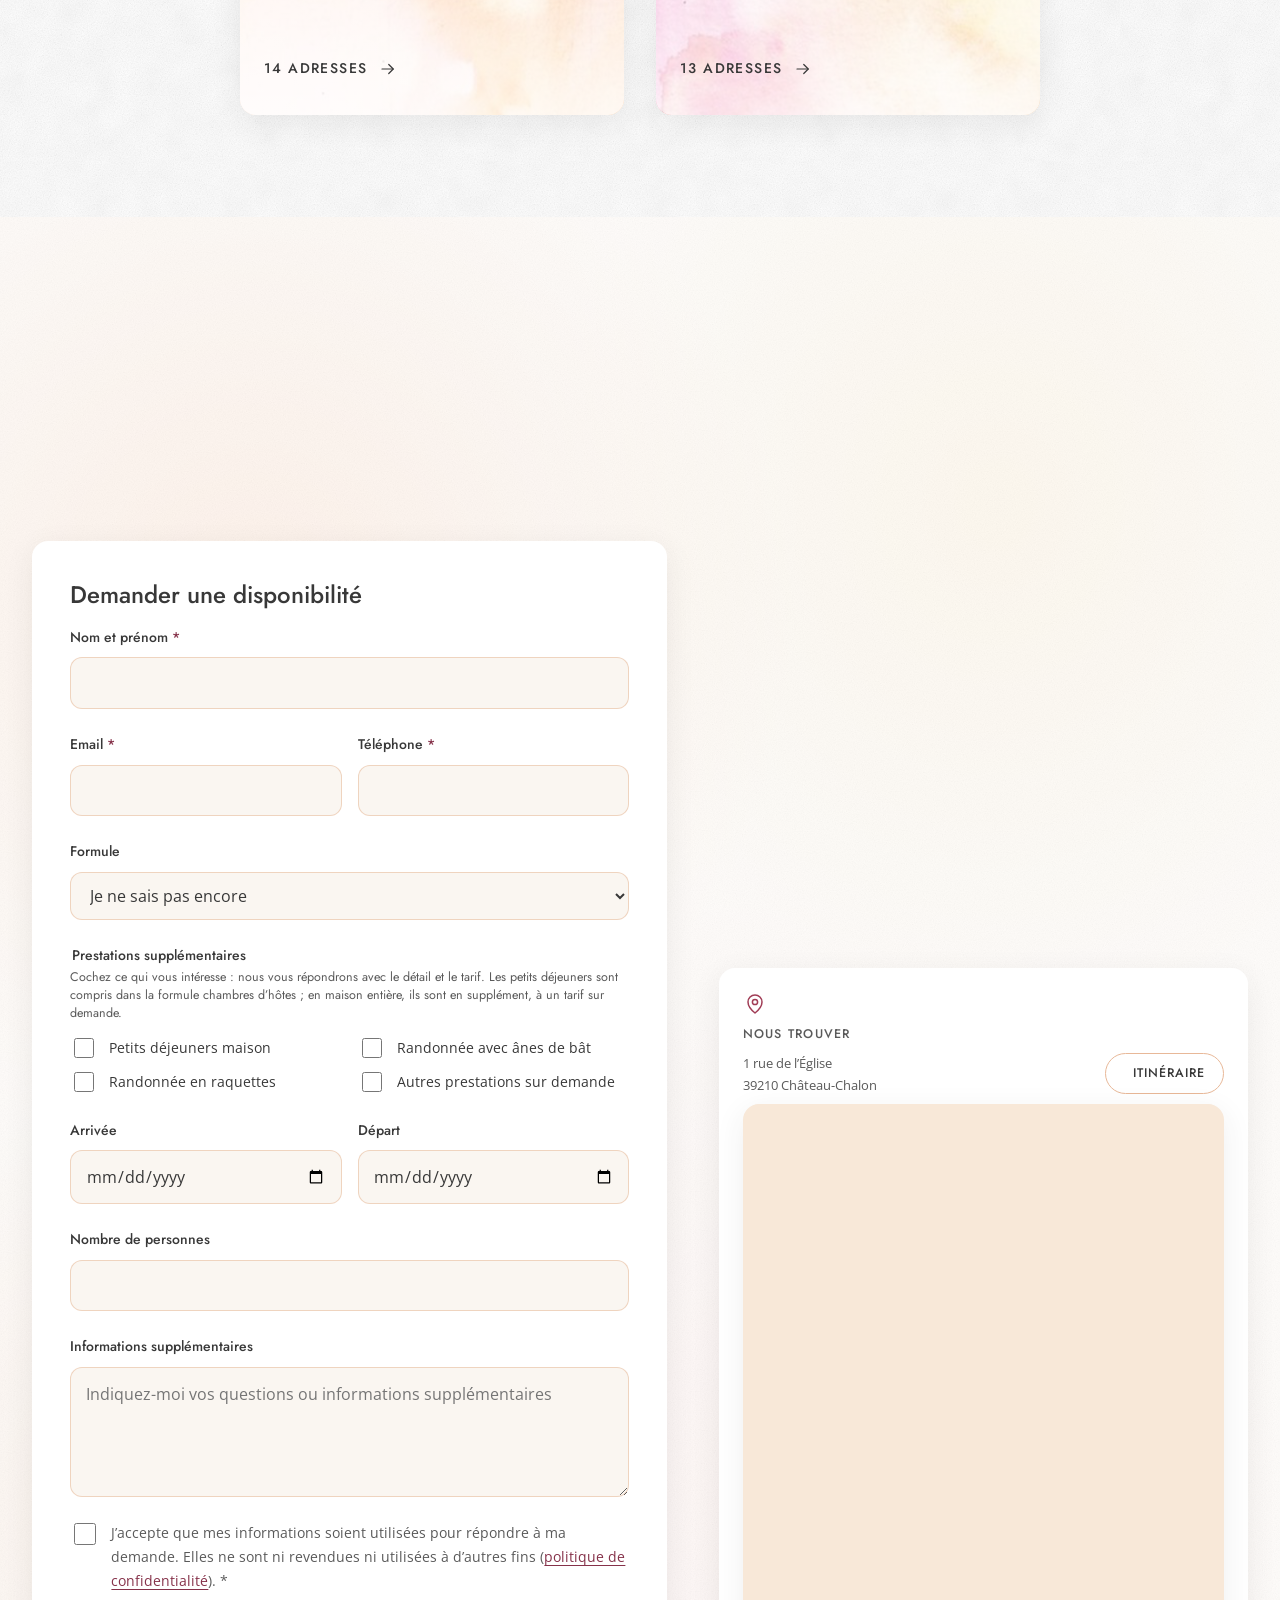
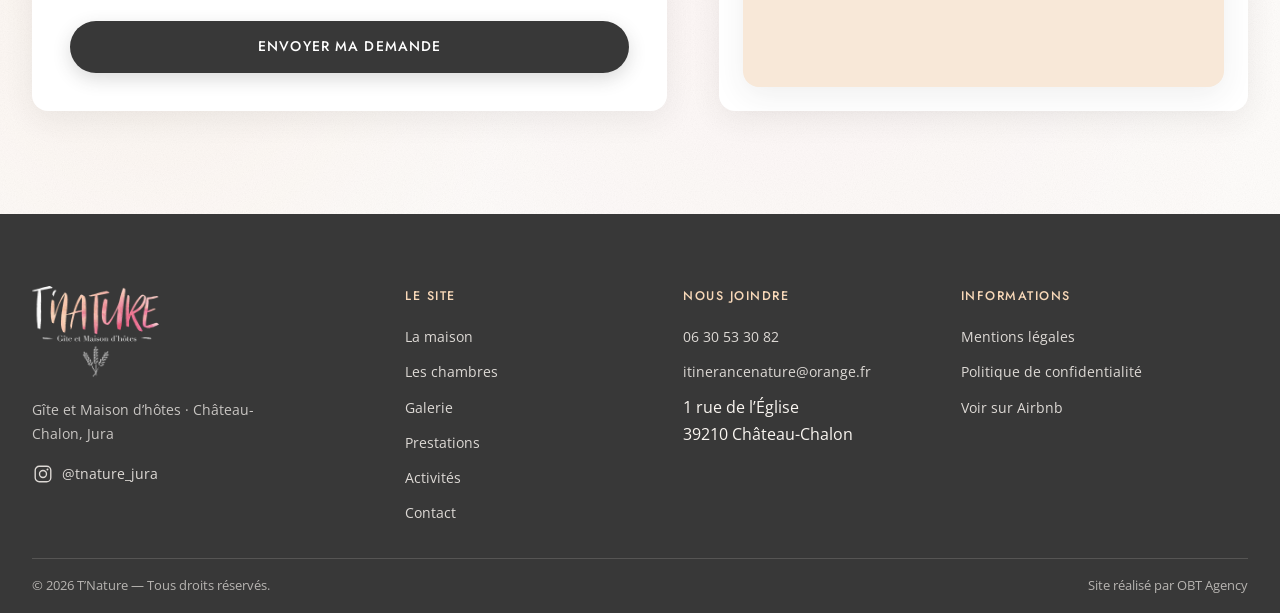
==== commit 34bf8d00: "Roulette aussi sur les Chambres, les Prestations et les Activités Le dispositif des Espaces devient " ====
--- a/index.html
+++ b/index.html
@@ -354,18 +354,18 @@
 <button type="button" class="carte-espace apparait" data-rang="1" data-modale-cible="modale-cuisine"><span class="carte-espace__media"><figure class="placeholder-img placeholder-img--photo" style="--ratio: 4/3" data-img-slot="cuisine-01"><img src="assets/img/cuisine-01-1400.jpg" srcset="assets/img/cuisine-01-800.jpg 800w, assets/img/cuisine-01-1400.jpg 1400w" sizes="(max-width: 560px) 92vw, (max-width: 900px) 46vw, 30vw" width="1400" height="1050" loading="lazy" decoding="async" alt="La grande cuisine-salle à manger et sa table pour quinze"></figure></span><span class="carte-espace__voile"></span><span class="carte-espace__pied"><span class="carte-espace__titre">La Cuisine</span><span class="carte-espace__loupe" aria-hidden="true"><svg viewBox="0 0 24 24" fill="none" stroke="currentColor" stroke-width="1.6" stroke-linecap="round" stroke-linejoin="round" aria-hidden="true"><path d="M4 9V4h5M20 15v5h-5M15 4h5v5M9 20H4v-5"/></svg></span></span></button>
 <button type="button" class="carte-espace apparait" data-rang="2" data-modale-cible="modale-jardin"><span class="carte-espace__media"><figure class="placeholder-img placeholder-img--photo" style="--ratio: 4/3" data-img-slot="jardin-01"><img src="assets/img/hero-03-1599.jpg" srcset="assets/img/hero-03-1000.jpg 1000w, assets/img/hero-03-1599.jpg 1599w" sizes="(max-width: 560px) 92vw, (max-width: 900px) 46vw, 30vw" width="1599" height="899" loading="lazy" decoding="async" alt="Le jardin clos, ses massifs et ses transats, avec la vue dégagée sur la reculée"></figure></span><span class="carte-espace__voile"></span><span class="carte-espace__pied"><span class="carte-espace__titre">Le Jardin</span><span class="carte-espace__loupe" aria-hidden="true"><svg viewBox="0 0 24 24" fill="none" stroke="currentColor" stroke-width="1.6" stroke-linecap="round" stroke-linejoin="round" aria-hidden="true"><path d="M4 9V4h5M20 15v5h-5M15 4h5v5M9 20H4v-5"/></svg></span></span></button>
 <button type="button" class="carte-espace apparait" data-rang="0" data-modale-cible="modale-cuisine-secondaire"><span class="carte-espace__media"><figure class="placeholder-img placeholder-img--photo placeholder-img--portrait" style="--ratio: 4/3" data-img-slot="cuisine-secondaire-01"><span class="photo__fond" aria-hidden="true" style="background-image: url(assets/img/cuisine-secondaire-01-800.jpg)"></span><img src="assets/img/cuisine-secondaire-01-1190.jpg" srcset="assets/img/cuisine-secondaire-01-800.jpg 800w, assets/img/cuisine-secondaire-01-1190.jpg 1190w" sizes="(max-width: 560px) 92vw, (max-width: 900px) 46vw, 30vw" width="1190" height="1586" loading="lazy" decoding="async" alt="La cuisine secondaire en demi-niveau, vue depuis l’escalier"></figure></span><span class="carte-espace__voile"></span><span class="carte-espace__pied"><span class="carte-espace__titre">La Cuisine secondaire</span><span class="carte-espace__loupe" aria-hidden="true"><svg viewBox="0 0 24 24" fill="none" stroke="currentColor" stroke-width="1.6" stroke-linecap="round" stroke-linejoin="round" aria-hidden="true"><path d="M4 9V4h5M20 15v5h-5M15 4h5v5M9 20H4v-5"/></svg></span></span></button>
-<button type="button" class="carte-espace carte-espace--copie apparait" data-rail-copie aria-hidden="true" tabindex="-1" data-rang="0" data-modale-cible="modale-salon"><span class="carte-espace__media"><figure class="placeholder-img placeholder-img--photo" style="--ratio: 4/3" data-img-slot="salon-01"><img src="assets/img/salon-01-1400.jpg" srcset="assets/img/salon-01-800.jpg 800w, assets/img/salon-01-1400.jpg 1400w" sizes="(max-width: 560px) 92vw, (max-width: 900px) 46vw, 30vw" width="1400" height="1050" loading="lazy" decoding="async" alt="Le salon : fauteuils, cheminée de marbre et sols en carreaux de ciment d’époque"></figure></span><span class="carte-espace__voile"></span><span class="carte-espace__pied"><span class="carte-espace__titre">Le Salon</span><span class="carte-espace__loupe" aria-hidden="true"><svg viewBox="0 0 24 24" fill="none" stroke="currentColor" stroke-width="1.6" stroke-linecap="round" stroke-linejoin="round" aria-hidden="true"><path d="M4 9V4h5M20 15v5h-5M15 4h5v5M9 20H4v-5"/></svg></span></span></button>
-<button type="button" class="carte-espace carte-espace--copie apparait" data-rail-copie aria-hidden="true" tabindex="-1" data-rang="1" data-modale-cible="modale-cuisine"><span class="carte-espace__media"><figure class="placeholder-img placeholder-img--photo" style="--ratio: 4/3" data-img-slot="cuisine-01"><img src="assets/img/cuisine-01-1400.jpg" srcset="assets/img/cuisine-01-800.jpg 800w, assets/img/cuisine-01-1400.jpg 1400w" sizes="(max-width: 560px) 92vw, (max-width: 900px) 46vw, 30vw" width="1400" height="1050" loading="lazy" decoding="async" alt="La grande cuisine-salle à manger et sa table pour quinze"></figure></span><span class="carte-espace__voile"></span><span class="carte-espace__pied"><span class="carte-espace__titre">La Cuisine</span><span class="carte-espace__loupe" aria-hidden="true"><svg viewBox="0 0 24 24" fill="none" stroke="currentColor" stroke-width="1.6" stroke-linecap="round" stroke-linejoin="round" aria-hidden="true"><path d="M4 9V4h5M20 15v5h-5M15 4h5v5M9 20H4v-5"/></svg></span></span></button>
-<button type="button" class="carte-espace carte-espace--copie apparait" data-rail-copie aria-hidden="true" tabindex="-1" data-rang="2" data-modale-cible="modale-jardin"><span class="carte-espace__media"><figure class="placeholder-img placeholder-img--photo" style="--ratio: 4/3" data-img-slot="jardin-01"><img src="assets/img/hero-03-1599.jpg" srcset="assets/img/hero-03-1000.jpg 1000w, assets/img/hero-03-1599.jpg 1599w" sizes="(max-width: 560px) 92vw, (max-width: 900px) 46vw, 30vw" width="1599" height="899" loading="lazy" decoding="async" alt="Le jardin clos, ses massifs et ses transats, avec la vue dégagée sur la reculée"></figure></span><span class="carte-espace__voile"></span><span class="carte-espace__pied"><span class="carte-espace__titre">Le Jardin</span><span class="carte-espace__loupe" aria-hidden="true"><svg viewBox="0 0 24 24" fill="none" stroke="currentColor" stroke-width="1.6" stroke-linecap="round" stroke-linejoin="round" aria-hidden="true"><path d="M4 9V4h5M20 15v5h-5M15 4h5v5M9 20H4v-5"/></svg></span></span></button>
-<button type="button" class="carte-espace carte-espace--copie apparait" data-rail-copie aria-hidden="true" tabindex="-1" data-rang="0" data-modale-cible="modale-cuisine-secondaire"><span class="carte-espace__media"><figure class="placeholder-img placeholder-img--photo placeholder-img--portrait" style="--ratio: 4/3" data-img-slot="cuisine-secondaire-01"><span class="photo__fond" aria-hidden="true" style="background-image: url(assets/img/cuisine-secondaire-01-800.jpg)"></span><img src="assets/img/cuisine-secondaire-01-1190.jpg" srcset="assets/img/cuisine-secondaire-01-800.jpg 800w, assets/img/cuisine-secondaire-01-1190.jpg 1190w" sizes="(max-width: 560px) 92vw, (max-width: 900px) 46vw, 30vw" width="1190" height="1586" loading="lazy" decoding="async" alt="La cuisine secondaire en demi-niveau, vue depuis l’escalier"></figure></span><span class="carte-espace__voile"></span><span class="carte-espace__pied"><span class="carte-espace__titre">La Cuisine secondaire</span><span class="carte-espace__loupe" aria-hidden="true"><svg viewBox="0 0 24 24" fill="none" stroke="currentColor" stroke-width="1.6" stroke-linecap="round" stroke-linejoin="round" aria-hidden="true"><path d="M4 9V4h5M20 15v5h-5M15 4h5v5M9 20H4v-5"/></svg></span></span></button>
-<button type="button" class="carte-espace carte-espace--copie apparait" data-rail-copie aria-hidden="true" tabindex="-1" data-rang="0" data-modale-cible="modale-salon"><span class="carte-espace__media"><figure class="placeholder-img placeholder-img--photo" style="--ratio: 4/3" data-img-slot="salon-01"><img src="assets/img/salon-01-1400.jpg" srcset="assets/img/salon-01-800.jpg 800w, assets/img/salon-01-1400.jpg 1400w" sizes="(max-width: 560px) 92vw, (max-width: 900px) 46vw, 30vw" width="1400" height="1050" loading="lazy" decoding="async" alt="Le salon : fauteuils, cheminée de marbre et sols en carreaux de ciment d’époque"></figure></span><span class="carte-espace__voile"></span><span class="carte-espace__pied"><span class="carte-espace__titre">Le Salon</span><span class="carte-espace__loupe" aria-hidden="true"><svg viewBox="0 0 24 24" fill="none" stroke="currentColor" stroke-width="1.6" stroke-linecap="round" stroke-linejoin="round" aria-hidden="true"><path d="M4 9V4h5M20 15v5h-5M15 4h5v5M9 20H4v-5"/></svg></span></span></button>
-<button type="button" class="carte-espace carte-espace--copie apparait" data-rail-copie aria-hidden="true" tabindex="-1" data-rang="1" data-modale-cible="modale-cuisine"><span class="carte-espace__media"><figure class="placeholder-img placeholder-img--photo" style="--ratio: 4/3" data-img-slot="cuisine-01"><img src="assets/img/cuisine-01-1400.jpg" srcset="assets/img/cuisine-01-800.jpg 800w, assets/img/cuisine-01-1400.jpg 1400w" sizes="(max-width: 560px) 92vw, (max-width: 900px) 46vw, 30vw" width="1400" height="1050" loading="lazy" decoding="async" alt="La grande cuisine-salle à manger et sa table pour quinze"></figure></span><span class="carte-espace__voile"></span><span class="carte-espace__pied"><span class="carte-espace__titre">La Cuisine</span><span class="carte-espace__loupe" aria-hidden="true"><svg viewBox="0 0 24 24" fill="none" stroke="currentColor" stroke-width="1.6" stroke-linecap="round" stroke-linejoin="round" aria-hidden="true"><path d="M4 9V4h5M20 15v5h-5M15 4h5v5M9 20H4v-5"/></svg></span></span></button>
-<button type="button" class="carte-espace carte-espace--copie apparait" data-rail-copie aria-hidden="true" tabindex="-1" data-rang="2" data-modale-cible="modale-jardin"><span class="carte-espace__media"><figure class="placeholder-img placeholder-img--photo" style="--ratio: 4/3" data-img-slot="jardin-01"><img src="assets/img/hero-03-1599.jpg" srcset="assets/img/hero-03-1000.jpg 1000w, assets/img/hero-03-1599.jpg 1599w" sizes="(max-width: 560px) 92vw, (max-width: 900px) 46vw, 30vw" width="1599" height="899" loading="lazy" decoding="async" alt="Le jardin clos, ses massifs et ses transats, avec la vue dégagée sur la reculée"></figure></span><span class="carte-espace__voile"></span><span class="carte-espace__pied"><span class="carte-espace__titre">Le Jardin</span><span class="carte-espace__loupe" aria-hidden="true"><svg viewBox="0 0 24 24" fill="none" stroke="currentColor" stroke-width="1.6" stroke-linecap="round" stroke-linejoin="round" aria-hidden="true"><path d="M4 9V4h5M20 15v5h-5M15 4h5v5M9 20H4v-5"/></svg></span></span></button>
-<button type="button" class="carte-espace carte-espace--copie apparait" data-rail-copie aria-hidden="true" tabindex="-1" data-rang="0" data-modale-cible="modale-cuisine-secondaire"><span class="carte-espace__media"><figure class="placeholder-img placeholder-img--photo placeholder-img--portrait" style="--ratio: 4/3" data-img-slot="cuisine-secondaire-01"><span class="photo__fond" aria-hidden="true" style="background-image: url(assets/img/cuisine-secondaire-01-800.jpg)"></span><img src="assets/img/cuisine-secondaire-01-1190.jpg" srcset="assets/img/cuisine-secondaire-01-800.jpg 800w, assets/img/cuisine-secondaire-01-1190.jpg 1190w" sizes="(max-width: 560px) 92vw, (max-width: 900px) 46vw, 30vw" width="1190" height="1586" loading="lazy" decoding="async" alt="La cuisine secondaire en demi-niveau, vue depuis l’escalier"></figure></span><span class="carte-espace__voile"></span><span class="carte-espace__pied"><span class="carte-espace__titre">La Cuisine secondaire</span><span class="carte-espace__loupe" aria-hidden="true"><svg viewBox="0 0 24 24" fill="none" stroke="currentColor" stroke-width="1.6" stroke-linecap="round" stroke-linejoin="round" aria-hidden="true"><path d="M4 9V4h5M20 15v5h-5M15 4h5v5M9 20H4v-5"/></svg></span></span></button>
+<button tabindex="-1" type="button" class="carte-espace apparait" data-rail-copie aria-hidden="true" data-rang="0" data-modale-cible="modale-salon"><span class="carte-espace__media"><figure class="placeholder-img placeholder-img--photo" style="--ratio: 4/3" data-img-slot="salon-01"><img src="assets/img/salon-01-1400.jpg" srcset="assets/img/salon-01-800.jpg 800w, assets/img/salon-01-1400.jpg 1400w" sizes="(max-width: 560px) 92vw, (max-width: 900px) 46vw, 30vw" width="1400" height="1050" loading="lazy" decoding="async" alt="Le salon : fauteuils, cheminée de marbre et sols en carreaux de ciment d’époque"></figure></span><span class="carte-espace__voile"></span><span class="carte-espace__pied"><span class="carte-espace__titre">Le Salon</span><span class="carte-espace__loupe" aria-hidden="true"><svg viewBox="0 0 24 24" fill="none" stroke="currentColor" stroke-width="1.6" stroke-linecap="round" stroke-linejoin="round" aria-hidden="true"><path d="M4 9V4h5M20 15v5h-5M15 4h5v5M9 20H4v-5"/></svg></span></span></button>
+<button tabindex="-1" type="button" class="carte-espace apparait" data-rail-copie aria-hidden="true" data-rang="1" data-modale-cible="modale-cuisine"><span class="carte-espace__media"><figure class="placeholder-img placeholder-img--photo" style="--ratio: 4/3" data-img-slot="cuisine-01"><img src="assets/img/cuisine-01-1400.jpg" srcset="assets/img/cuisine-01-800.jpg 800w, assets/img/cuisine-01-1400.jpg 1400w" sizes="(max-width: 560px) 92vw, (max-width: 900px) 46vw, 30vw" width="1400" height="1050" loading="lazy" decoding="async" alt="La grande cuisine-salle à manger et sa table pour quinze"></figure></span><span class="carte-espace__voile"></span><span class="carte-espace__pied"><span class="carte-espace__titre">La Cuisine</span><span class="carte-espace__loupe" aria-hidden="true"><svg viewBox="0 0 24 24" fill="none" stroke="currentColor" stroke-width="1.6" stroke-linecap="round" stroke-linejoin="round" aria-hidden="true"><path d="M4 9V4h5M20 15v5h-5M15 4h5v5M9 20H4v-5"/></svg></span></span></button>
+<button tabindex="-1" type="button" class="carte-espace apparait" data-rail-copie aria-hidden="true" data-rang="2" data-modale-cible="modale-jardin"><span class="carte-espace__media"><figure class="placeholder-img placeholder-img--photo" style="--ratio: 4/3" data-img-slot="jardin-01"><img src="assets/img/hero-03-1599.jpg" srcset="assets/img/hero-03-1000.jpg 1000w, assets/img/hero-03-1599.jpg 1599w" sizes="(max-width: 560px) 92vw, (max-width: 900px) 46vw, 30vw" width="1599" height="899" loading="lazy" decoding="async" alt="Le jardin clos, ses massifs et ses transats, avec la vue dégagée sur la reculée"></figure></span><span class="carte-espace__voile"></span><span class="carte-espace__pied"><span class="carte-espace__titre">Le Jardin</span><span class="carte-espace__loupe" aria-hidden="true"><svg viewBox="0 0 24 24" fill="none" stroke="currentColor" stroke-width="1.6" stroke-linecap="round" stroke-linejoin="round" aria-hidden="true"><path d="M4 9V4h5M20 15v5h-5M15 4h5v5M9 20H4v-5"/></svg></span></span></button>
+<button tabindex="-1" type="button" class="carte-espace apparait" data-rail-copie aria-hidden="true" data-rang="0" data-modale-cible="modale-cuisine-secondaire"><span class="carte-espace__media"><figure class="placeholder-img placeholder-img--photo placeholder-img--portrait" style="--ratio: 4/3" data-img-slot="cuisine-secondaire-01"><span class="photo__fond" aria-hidden="true" style="background-image: url(assets/img/cuisine-secondaire-01-800.jpg)"></span><img src="assets/img/cuisine-secondaire-01-1190.jpg" srcset="assets/img/cuisine-secondaire-01-800.jpg 800w, assets/img/cuisine-secondaire-01-1190.jpg 1190w" sizes="(max-width: 560px) 92vw, (max-width: 900px) 46vw, 30vw" width="1190" height="1586" loading="lazy" decoding="async" alt="La cuisine secondaire en demi-niveau, vue depuis l’escalier"></figure></span><span class="carte-espace__voile"></span><span class="carte-espace__pied"><span class="carte-espace__titre">La Cuisine secondaire</span><span class="carte-espace__loupe" aria-hidden="true"><svg viewBox="0 0 24 24" fill="none" stroke="currentColor" stroke-width="1.6" stroke-linecap="round" stroke-linejoin="round" aria-hidden="true"><path d="M4 9V4h5M20 15v5h-5M15 4h5v5M9 20H4v-5"/></svg></span></span></button>
+<button tabindex="-1" type="button" class="carte-espace apparait" data-rail-copie aria-hidden="true" data-rang="0" data-modale-cible="modale-salon"><span class="carte-espace__media"><figure class="placeholder-img placeholder-img--photo" style="--ratio: 4/3" data-img-slot="salon-01"><img src="assets/img/salon-01-1400.jpg" srcset="assets/img/salon-01-800.jpg 800w, assets/img/salon-01-1400.jpg 1400w" sizes="(max-width: 560px) 92vw, (max-width: 900px) 46vw, 30vw" width="1400" height="1050" loading="lazy" decoding="async" alt="Le salon : fauteuils, cheminée de marbre et sols en carreaux de ciment d’époque"></figure></span><span class="carte-espace__voile"></span><span class="carte-espace__pied"><span class="carte-espace__titre">Le Salon</span><span class="carte-espace__loupe" aria-hidden="true"><svg viewBox="0 0 24 24" fill="none" stroke="currentColor" stroke-width="1.6" stroke-linecap="round" stroke-linejoin="round" aria-hidden="true"><path d="M4 9V4h5M20 15v5h-5M15 4h5v5M9 20H4v-5"/></svg></span></span></button>
+<button tabindex="-1" type="button" class="carte-espace apparait" data-rail-copie aria-hidden="true" data-rang="1" data-modale-cible="modale-cuisine"><span class="carte-espace__media"><figure class="placeholder-img placeholder-img--photo" style="--ratio: 4/3" data-img-slot="cuisine-01"><img src="assets/img/cuisine-01-1400.jpg" srcset="assets/img/cuisine-01-800.jpg 800w, assets/img/cuisine-01-1400.jpg 1400w" sizes="(max-width: 560px) 92vw, (max-width: 900px) 46vw, 30vw" width="1400" height="1050" loading="lazy" decoding="async" alt="La grande cuisine-salle à manger et sa table pour quinze"></figure></span><span class="carte-espace__voile"></span><span class="carte-espace__pied"><span class="carte-espace__titre">La Cuisine</span><span class="carte-espace__loupe" aria-hidden="true"><svg viewBox="0 0 24 24" fill="none" stroke="currentColor" stroke-width="1.6" stroke-linecap="round" stroke-linejoin="round" aria-hidden="true"><path d="M4 9V4h5M20 15v5h-5M15 4h5v5M9 20H4v-5"/></svg></span></span></button>
+<button tabindex="-1" type="button" class="carte-espace apparait" data-rail-copie aria-hidden="true" data-rang="2" data-modale-cible="modale-jardin"><span class="carte-espace__media"><figure class="placeholder-img placeholder-img--photo" style="--ratio: 4/3" data-img-slot="jardin-01"><img src="assets/img/hero-03-1599.jpg" srcset="assets/img/hero-03-1000.jpg 1000w, assets/img/hero-03-1599.jpg 1599w" sizes="(max-width: 560px) 92vw, (max-width: 900px) 46vw, 30vw" width="1599" height="899" loading="lazy" decoding="async" alt="Le jardin clos, ses massifs et ses transats, avec la vue dégagée sur la reculée"></figure></span><span class="carte-espace__voile"></span><span class="carte-espace__pied"><span class="carte-espace__titre">Le Jardin</span><span class="carte-espace__loupe" aria-hidden="true"><svg viewBox="0 0 24 24" fill="none" stroke="currentColor" stroke-width="1.6" stroke-linecap="round" stroke-linejoin="round" aria-hidden="true"><path d="M4 9V4h5M20 15v5h-5M15 4h5v5M9 20H4v-5"/></svg></span></span></button>
+<button tabindex="-1" type="button" class="carte-espace apparait" data-rail-copie aria-hidden="true" data-rang="0" data-modale-cible="modale-cuisine-secondaire"><span class="carte-espace__media"><figure class="placeholder-img placeholder-img--photo placeholder-img--portrait" style="--ratio: 4/3" data-img-slot="cuisine-secondaire-01"><span class="photo__fond" aria-hidden="true" style="background-image: url(assets/img/cuisine-secondaire-01-800.jpg)"></span><img src="assets/img/cuisine-secondaire-01-1190.jpg" srcset="assets/img/cuisine-secondaire-01-800.jpg 800w, assets/img/cuisine-secondaire-01-1190.jpg 1190w" sizes="(max-width: 560px) 92vw, (max-width: 900px) 46vw, 30vw" width="1190" height="1586" loading="lazy" decoding="async" alt="La cuisine secondaire en demi-niveau, vue depuis l’escalier"></figure></span><span class="carte-espace__voile"></span><span class="carte-espace__pied"><span class="carte-espace__titre">La Cuisine secondaire</span><span class="carte-espace__loupe" aria-hidden="true"><svg viewBox="0 0 24 24" fill="none" stroke="currentColor" stroke-width="1.6" stroke-linecap="round" stroke-linejoin="round" aria-hidden="true"><path d="M4 9V4h5M20 15v5h-5M15 4h5v5M9 20H4v-5"/></svg></span></span></button>
         </div>
-        <button type="button" class="carrousel__nav carrousel__nav--prec espaces__nav"
+        <button type="button" class="carrousel__nav carrousel__nav--prec rail__nav"
                 data-rail-prec aria-label="Espace précédent"><svg viewBox="0 0 24 24" fill="none" stroke="currentColor" stroke-width="1.7" stroke-linecap="round" stroke-linejoin="round" aria-hidden="true"><path d="M15 5l-7 7 7 7"/></svg></button>
-        <button type="button" class="carrousel__nav carrousel__nav--suiv espaces__nav"
+        <button type="button" class="carrousel__nav carrousel__nav--suiv rail__nav"
                 data-rail-suiv aria-label="Espace suivant"><svg viewBox="0 0 24 24" fill="none" stroke="currentColor" stroke-width="1.7" stroke-linecap="round" stroke-linejoin="round" aria-hidden="true"><path d="M9 5l7 7-7 7"/></svg></button>
       </div>
 
@@ -411,11 +411,35 @@
 
     <div class="chambres__grille">
       <div class="chambres__cellule apparait" data-rang="0"><article class="carte-chambre carte-chambre--phare carte-chambre--cliquable"><div class="carte-chambre__media"><p class="etiquette etiquette--sur-image">Jusqu’à 15 personnes</p><figure class="placeholder-img placeholder-img--photo" style="--ratio: 3/2" data-img-slot="maison-entiere-01"><img src="assets/img/maison-entiere-01-1400.jpg" srcset="assets/img/maison-entiere-01-800.jpg 800w, assets/img/maison-entiere-01-1400.jpg 1400w" sizes="(max-width: 560px) 92vw, (max-width: 900px) 46vw, 30vw" width="1400" height="1050" loading="lazy" decoding="async" alt="La maison en pierre dans la ruelle du village, sous la vigne vierge"></figure></div><div class="carte-chambre__corps"><h3 class="carte-chambre__titre">La maison entière</h3><p class="carte-chambre__meta">GÎTE 300 M² · JUSQU’À 15 PERSONNES</p><p class="carte-chambre__resume">Toute la maison pour vous : 300 m² sur trois étages, cinq chambres, deux cuisines, un salon avec cheminée et un jardin clos que personne ne traverse.</p><ul class="puces carte-chambre__puces"><li class="puce">5 chambres dont une suite familiale</li><li class="puce">5 salles de bain privées, dont 2 avec baignoire</li><li class="puce">2 cuisines équipées</li><li class="puce">Salon avec cheminée</li><li class="puce">Jardin clos</li><li class="puce">Maison sur 3 étages</li></ul><!-- TODO tarif maison-entiere — À CONFIRMER avec la gérante (brief §2.6), puis renseigner data/chambres.json > tarif.valeur --><p class="carte-chambre__tarif"><b>Tarif sur demande</b></p><p class="carte-chambre__pied"><button type="button" class="lien-fleche lien-fleche--etendu" data-modale-cible="modale-maison-entiere"><span>Réserver la maison</span><svg viewBox="0 0 24 24" fill="none" stroke="currentColor" stroke-width="1.6" stroke-linecap="round" stroke-linejoin="round" aria-hidden="true"><path d="M4 12h15"/><path d="M13 6l6 6-6 6"/></svg></button></p></div></article></div>
-<div class="chambres__cellule apparait" data-rang="1"><article class="carte-chambre carte-chambre--cliquable"><div class="carte-chambre__media"><figure class="placeholder-img placeholder-img--photo placeholder-img--portrait" style="--ratio: 3/2" data-img-slot="chambre-1-01"><span class="photo__fond" aria-hidden="true" style="background-image: url(assets/img/chambre-1-01-800.jpg)"></span><img src="assets/img/chambre-1-01-1400.jpg" srcset="assets/img/chambre-1-01-800.jpg 800w, assets/img/chambre-1-01-1400.jpg 1400w" sizes="(max-width: 560px) 92vw, (max-width: 900px) 46vw, 30vw" width="1400" height="1866" loading="lazy" decoding="async" alt="La chambre En Messepierre, son lit double et ses murs vert tilleul"></figure></div><div class="carte-chambre__corps"><h3 class="carte-chambre__titre">Chambre 1 — En Messepierre</h3><p class="carte-chambre__meta">CHAMBRE · 27 M² · 2 PERSONNES</p><p class="carte-chambre__resume">Vingt-sept mètres carrés, douche balnéo, deux dressings et un coin salon spacieux.</p><ul class="puces carte-chambre__puces"><li class="puce">Douche balnéo et double vasque</li><li class="puce">WC séparés</li><li class="puce">Deux dressings</li></ul><!-- tarif validé 12/09/2026 : moteur de réservation T’Nature, formule chambres d’hôtes --><p class="carte-chambre__tarif">à partir de <b>92 €</b> / nuit</p><p class="carte-chambre__pied"><button type="button" class="lien-fleche lien-fleche--etendu" data-modale-cible="modale-chambre-1"><span>Réserver cette chambre</span><svg viewBox="0 0 24 24" fill="none" stroke="currentColor" stroke-width="1.6" stroke-linecap="round" stroke-linejoin="round" aria-hidden="true"><path d="M4 12h15"/><path d="M13 6l6 6-6 6"/></svg></button></p></div></article><span class="chambres__comble" aria-hidden="true"></span></div>
+
+      <!-- Sur téléphone, les cinq chambres tournent en roulette et « La maison
+           entière » reste posée entière au-dessus. Au-delà de 767 px, ces deux
+           div s'effacent (`display: contents`) et les cinq cellules redeviennent
+           des cases de la grille, à la suite de la première : la mise en page en
+           grand écran ne bouge pas d'un pixel. -->
+      <div class="chambres__rail" data-rail>
+        <div class="chambres__piste" data-rail-piste>
+          <div class="chambres__cellule apparait" data-rang="1"><article class="carte-chambre carte-chambre--cliquable"><div class="carte-chambre__media"><figure class="placeholder-img placeholder-img--photo placeholder-img--portrait" style="--ratio: 3/2" data-img-slot="chambre-1-01"><span class="photo__fond" aria-hidden="true" style="background-image: url(assets/img/chambre-1-01-800.jpg)"></span><img src="assets/img/chambre-1-01-1400.jpg" srcset="assets/img/chambre-1-01-800.jpg 800w, assets/img/chambre-1-01-1400.jpg 1400w" sizes="(max-width: 560px) 92vw, (max-width: 900px) 46vw, 30vw" width="1400" height="1866" loading="lazy" decoding="async" alt="La chambre En Messepierre, son lit double et ses murs vert tilleul"></figure></div><div class="carte-chambre__corps"><h3 class="carte-chambre__titre">Chambre 1 — En Messepierre</h3><p class="carte-chambre__meta">CHAMBRE · 27 M² · 2 PERSONNES</p><p class="carte-chambre__resume">Vingt-sept mètres carrés, douche balnéo, deux dressings et un coin salon spacieux.</p><ul class="puces carte-chambre__puces"><li class="puce">Douche balnéo et double vasque</li><li class="puce">WC séparés</li><li class="puce">Deux dressings</li></ul><!-- tarif validé 12/09/2026 : moteur de réservation T’Nature, formule chambres d’hôtes --><p class="carte-chambre__tarif">à partir de <b>92 €</b> / nuit</p><p class="carte-chambre__pied"><button type="button" class="lien-fleche lien-fleche--etendu" data-modale-cible="modale-chambre-1"><span>Réserver cette chambre</span><svg viewBox="0 0 24 24" fill="none" stroke="currentColor" stroke-width="1.6" stroke-linecap="round" stroke-linejoin="round" aria-hidden="true"><path d="M4 12h15"/><path d="M13 6l6 6-6 6"/></svg></button></p></div></article><span class="chambres__comble" aria-hidden="true"></span></div>
 <div class="chambres__cellule apparait" data-rang="2"><article class="carte-chambre carte-chambre--cliquable"><div class="carte-chambre__media"><figure class="placeholder-img placeholder-img--photo" style="--ratio: 3/2" data-img-slot="chambre-2-01"><img src="assets/img/chambre-2-01-1400.jpg" srcset="assets/img/chambre-2-01-800.jpg 800w, assets/img/chambre-2-01-1400.jpg 1400w" sizes="(max-width: 560px) 92vw, (max-width: 900px) 46vw, 30vw" width="1400" height="1050" loading="lazy" decoding="async" alt="La chambre La Mercantine et sa tête de lit faite de rames de bois"></figure></div><div class="carte-chambre__corps"><h3 class="carte-chambre__titre">Chambre 2 — La Mercantine</h3><p class="carte-chambre__meta">CHAMBRE · 36 M² · 2 PERSONNES</p><p class="carte-chambre__resume">Trente-six mètres carrés, baignoire et douche : la plus grande des chambres doubles.</p><ul class="puces carte-chambre__puces"><li class="puce">Baignoire et douche</li><li class="puce">WC séparés</li><li class="puce">Coin salon avec canapé</li></ul><!-- tarif validé 12/09/2026 : moteur de réservation T’Nature, formule chambres d’hôtes --><p class="carte-chambre__tarif">à partir de <b>96 €</b> / nuit</p><p class="carte-chambre__pied"><button type="button" class="lien-fleche lien-fleche--etendu" data-modale-cible="modale-chambre-2"><span>Réserver cette chambre</span><svg viewBox="0 0 24 24" fill="none" stroke="currentColor" stroke-width="1.6" stroke-linecap="round" stroke-linejoin="round" aria-hidden="true"><path d="M4 12h15"/><path d="M13 6l6 6-6 6"/></svg></button></p></div></article><span class="chambres__comble" aria-hidden="true"></span></div>
 <div class="chambres__cellule apparait" data-rang="0"><article class="carte-chambre carte-chambre--cliquable"><div class="carte-chambre__media"><p class="etiquette etiquette--sur-image">54 m² · la plus grande</p><figure class="placeholder-img placeholder-img--photo" style="--ratio: 3/2" data-img-slot="chambre-3-01"><img src="assets/img/chambre-3-01-1400.jpg" srcset="assets/img/chambre-3-01-800.jpg 800w, assets/img/chambre-3-01-1400.jpg 1400w" sizes="(max-width: 560px) 92vw, (max-width: 900px) 46vw, 30vw" width="1400" height="1050" loading="lazy" decoding="async" alt="La suite Les Terrasses : le couloir vitré qui dessert les espaces"></figure></div><div class="carte-chambre__corps"><h3 class="carte-chambre__titre">Chambre 3 — Les Terrasses</h3><p class="carte-chambre__meta">SUITE · 54 M² · 6 PERSONNES</p><p class="carte-chambre__resume">Cinquante-quatre mètres carrés en quatre espaces : chambre, mezzanine, salon privatif et salle de bain.</p><ul class="puces carte-chambre__puces"><li class="puce">Jusqu’à 6 personnes</li><li class="puce">Baignoire et douche</li><li class="puce">Salon privatif et mezzanine</li></ul><!-- tarif validé 12/09/2026 : moteur de réservation T’Nature, formule chambres d’hôtes --><p class="carte-chambre__tarif">à partir de <b>110 €</b> / nuit</p><p class="carte-chambre__pied"><button type="button" class="lien-fleche lien-fleche--etendu" data-modale-cible="modale-chambre-3"><span>Réserver cette suite</span><svg viewBox="0 0 24 24" fill="none" stroke="currentColor" stroke-width="1.6" stroke-linecap="round" stroke-linejoin="round" aria-hidden="true"><path d="M4 12h15"/><path d="M13 6l6 6-6 6"/></svg></button></p></div></article><span class="chambres__comble" aria-hidden="true"></span></div>
 <div class="chambres__cellule apparait" data-rang="1"><article class="carte-chambre carte-chambre--cliquable"><div class="carte-chambre__media"><figure class="placeholder-img placeholder-img--photo" style="--ratio: 3/2" data-img-slot="chambre-4-01"><img src="assets/img/chambre-4-01-1400.jpg" srcset="assets/img/chambre-4-01-800.jpg 800w, assets/img/chambre-4-01-1400.jpg 1400w" sizes="(max-width: 560px) 92vw, (max-width: 900px) 46vw, 30vw" width="1400" height="1050" loading="lazy" decoding="async" alt="La chambre Le Colombier, ses poutres apparentes et son lit double"></figure></div><div class="carte-chambre__corps"><h3 class="carte-chambre__titre">Chambre 4 — Le Colombier</h3><p class="carte-chambre__meta">CHAMBRE · 17 M² · 2 PERSONNES</p><p class="carte-chambre__resume">Dix-sept mètres carrés, salle de douche indépendante et petit coin salon.</p><ul class="puces carte-chambre__puces"><li class="puce">Salle de douche privée</li><li class="puce">WC séparé</li><li class="puce">Petit coin salon</li></ul><!-- tarif validé 12/09/2026 : moteur de réservation T’Nature, formule chambres d’hôtes --><p class="carte-chambre__tarif">à partir de <b>82 €</b> / nuit</p><p class="carte-chambre__pied"><button type="button" class="lien-fleche lien-fleche--etendu" data-modale-cible="modale-chambre-4"><span>Réserver cette chambre</span><svg viewBox="0 0 24 24" fill="none" stroke="currentColor" stroke-width="1.6" stroke-linecap="round" stroke-linejoin="round" aria-hidden="true"><path d="M4 12h15"/><path d="M13 6l6 6-6 6"/></svg></button></p></div></article><span class="chambres__comble" aria-hidden="true"></span></div>
 <div class="chambres__cellule apparait" data-rang="2"><article class="carte-chambre carte-chambre--cliquable"><div class="carte-chambre__media"><figure class="placeholder-img placeholder-img--photo" style="--ratio: 3/2" data-img-slot="chambre-5-01"><img src="assets/img/chambre-5-01-1400.jpg" srcset="assets/img/chambre-5-01-800.jpg 800w, assets/img/chambre-5-01-1400.jpg 1400w" sizes="(max-width: 560px) 92vw, (max-width: 900px) 46vw, 30vw" width="1400" height="1050" loading="lazy" decoding="async" alt="La chambre Le Chanaie, son lit double et sa guirlande"></figure></div><div class="carte-chambre__corps"><h3 class="carte-chambre__titre">Chambre 5 — Le Chanaie</h3><p class="carte-chambre__meta">CHAMBRE · 20 M² · 2 PERSONNES</p><p class="carte-chambre__resume">Vingt mètres carrés modulables : deux lits une place, ou un grand lit double.</p><ul class="puces carte-chambre__puces"><li class="puce">Salle de douche privée</li><li class="puce">WC séparé</li><li class="puce">Lits modulables</li></ul><!-- tarif validé 12/09/2026 : moteur de réservation T’Nature, formule chambres d’hôtes --><p class="carte-chambre__tarif">à partir de <b>82 €</b> / nuit</p><p class="carte-chambre__pied"><button type="button" class="lien-fleche lien-fleche--etendu" data-modale-cible="modale-chambre-5"><span>Réserver cette chambre</span><svg viewBox="0 0 24 24" fill="none" stroke="currentColor" stroke-width="1.6" stroke-linecap="round" stroke-linejoin="round" aria-hidden="true"><path d="M4 12h15"/><path d="M13 6l6 6-6 6"/></svg></button></p></div></article><span class="chambres__comble" aria-hidden="true"></span></div>
+<div class="chambres__cellule apparait" data-rail-copie aria-hidden="true" data-rang="1"><article class="carte-chambre carte-chambre--cliquable"><div class="carte-chambre__media"><figure class="placeholder-img placeholder-img--photo placeholder-img--portrait" style="--ratio: 3/2" data-img-slot="chambre-1-01"><span class="photo__fond" aria-hidden="true" style="background-image: url(assets/img/chambre-1-01-800.jpg)"></span><img src="assets/img/chambre-1-01-1400.jpg" srcset="assets/img/chambre-1-01-800.jpg 800w, assets/img/chambre-1-01-1400.jpg 1400w" sizes="(max-width: 560px) 92vw, (max-width: 900px) 46vw, 30vw" width="1400" height="1866" loading="lazy" decoding="async" alt="La chambre En Messepierre, son lit double et ses murs vert tilleul"></figure></div><div class="carte-chambre__corps"><h3 class="carte-chambre__titre">Chambre 1 — En Messepierre</h3><p class="carte-chambre__meta">CHAMBRE · 27 M² · 2 PERSONNES</p><p class="carte-chambre__resume">Vingt-sept mètres carrés, douche balnéo, deux dressings et un coin salon spacieux.</p><ul class="puces carte-chambre__puces"><li class="puce">Douche balnéo et double vasque</li><li class="puce">WC séparés</li><li class="puce">Deux dressings</li></ul><!-- tarif validé 12/09/2026 : moteur de réservation T’Nature, formule chambres d’hôtes --><p class="carte-chambre__tarif">à partir de <b>92 €</b> / nuit</p><p class="carte-chambre__pied"><button tabindex="-1" type="button" class="lien-fleche lien-fleche--etendu" data-modale-cible="modale-chambre-1"><span>Réserver cette chambre</span><svg viewBox="0 0 24 24" fill="none" stroke="currentColor" stroke-width="1.6" stroke-linecap="round" stroke-linejoin="round" aria-hidden="true"><path d="M4 12h15"/><path d="M13 6l6 6-6 6"/></svg></button></p></div></article><span class="chambres__comble" aria-hidden="true"></span></div>
+<div class="chambres__cellule apparait" data-rail-copie aria-hidden="true" data-rang="2"><article class="carte-chambre carte-chambre--cliquable"><div class="carte-chambre__media"><figure class="placeholder-img placeholder-img--photo" style="--ratio: 3/2" data-img-slot="chambre-2-01"><img src="assets/img/chambre-2-01-1400.jpg" srcset="assets/img/chambre-2-01-800.jpg 800w, assets/img/chambre-2-01-1400.jpg 1400w" sizes="(max-width: 560px) 92vw, (max-width: 900px) 46vw, 30vw" width="1400" height="1050" loading="lazy" decoding="async" alt="La chambre La Mercantine et sa tête de lit faite de rames de bois"></figure></div><div class="carte-chambre__corps"><h3 class="carte-chambre__titre">Chambre 2 — La Mercantine</h3><p class="carte-chambre__meta">CHAMBRE · 36 M² · 2 PERSONNES</p><p class="carte-chambre__resume">Trente-six mètres carrés, baignoire et douche : la plus grande des chambres doubles.</p><ul class="puces carte-chambre__puces"><li class="puce">Baignoire et douche</li><li class="puce">WC séparés</li><li class="puce">Coin salon avec canapé</li></ul><!-- tarif validé 12/09/2026 : moteur de réservation T’Nature, formule chambres d’hôtes --><p class="carte-chambre__tarif">à partir de <b>96 €</b> / nuit</p><p class="carte-chambre__pied"><button tabindex="-1" type="button" class="lien-fleche lien-fleche--etendu" data-modale-cible="modale-chambre-2"><span>Réserver cette chambre</span><svg viewBox="0 0 24 24" fill="none" stroke="currentColor" stroke-width="1.6" stroke-linecap="round" stroke-linejoin="round" aria-hidden="true"><path d="M4 12h15"/><path d="M13 6l6 6-6 6"/></svg></button></p></div></article><span class="chambres__comble" aria-hidden="true"></span></div>
+<div class="chambres__cellule apparait" data-rail-copie aria-hidden="true" data-rang="0"><article class="carte-chambre carte-chambre--cliquable"><div class="carte-chambre__media"><p class="etiquette etiquette--sur-image">54 m² · la plus grande</p><figure class="placeholder-img placeholder-img--photo" style="--ratio: 3/2" data-img-slot="chambre-3-01"><img src="assets/img/chambre-3-01-1400.jpg" srcset="assets/img/chambre-3-01-800.jpg 800w, assets/img/chambre-3-01-1400.jpg 1400w" sizes="(max-width: 560px) 92vw, (max-width: 900px) 46vw, 30vw" width="1400" height="1050" loading="lazy" decoding="async" alt="La suite Les Terrasses : le couloir vitré qui dessert les espaces"></figure></div><div class="carte-chambre__corps"><h3 class="carte-chambre__titre">Chambre 3 — Les Terrasses</h3><p class="carte-chambre__meta">SUITE · 54 M² · 6 PERSONNES</p><p class="carte-chambre__resume">Cinquante-quatre mètres carrés en quatre espaces : chambre, mezzanine, salon privatif et salle de bain.</p><ul class="puces carte-chambre__puces"><li class="puce">Jusqu’à 6 personnes</li><li class="puce">Baignoire et douche</li><li class="puce">Salon privatif et mezzanine</li></ul><!-- tarif validé 12/09/2026 : moteur de réservation T’Nature, formule chambres d’hôtes --><p class="carte-chambre__tarif">à partir de <b>110 €</b> / nuit</p><p class="carte-chambre__pied"><button tabindex="-1" type="button" class="lien-fleche lien-fleche--etendu" data-modale-cible="modale-chambre-3"><span>Réserver cette suite</span><svg viewBox="0 0 24 24" fill="none" stroke="currentColor" stroke-width="1.6" stroke-linecap="round" stroke-linejoin="round" aria-hidden="true"><path d="M4 12h15"/><path d="M13 6l6 6-6 6"/></svg></button></p></div></article><span class="chambres__comble" aria-hidden="true"></span></div>
+<div class="chambres__cellule apparait" data-rail-copie aria-hidden="true" data-rang="1"><article class="carte-chambre carte-chambre--cliquable"><div class="carte-chambre__media"><figure class="placeholder-img placeholder-img--photo" style="--ratio: 3/2" data-img-slot="chambre-4-01"><img src="assets/img/chambre-4-01-1400.jpg" srcset="assets/img/chambre-4-01-800.jpg 800w, assets/img/chambre-4-01-1400.jpg 1400w" sizes="(max-width: 560px) 92vw, (max-width: 900px) 46vw, 30vw" width="1400" height="1050" loading="lazy" decoding="async" alt="La chambre Le Colombier, ses poutres apparentes et son lit double"></figure></div><div class="carte-chambre__corps"><h3 class="carte-chambre__titre">Chambre 4 — Le Colombier</h3><p class="carte-chambre__meta">CHAMBRE · 17 M² · 2 PERSONNES</p><p class="carte-chambre__resume">Dix-sept mètres carrés, salle de douche indépendante et petit coin salon.</p><ul class="puces carte-chambre__puces"><li class="puce">Salle de douche privée</li><li class="puce">WC séparé</li><li class="puce">Petit coin salon</li></ul><!-- tarif validé 12/09/2026 : moteur de réservation T’Nature, formule chambres d’hôtes --><p class="carte-chambre__tarif">à partir de <b>82 €</b> / nuit</p><p class="carte-chambre__pied"><button tabindex="-1" type="button" class="lien-fleche lien-fleche--etendu" data-modale-cible="modale-chambre-4"><span>Réserver cette chambre</span><svg viewBox="0 0 24 24" fill="none" stroke="currentColor" stroke-width="1.6" stroke-linecap="round" stroke-linejoin="round" aria-hidden="true"><path d="M4 12h15"/><path d="M13 6l6 6-6 6"/></svg></button></p></div></article><span class="chambres__comble" aria-hidden="true"></span></div>
+<div class="chambres__cellule apparait" data-rail-copie aria-hidden="true" data-rang="2"><article class="carte-chambre carte-chambre--cliquable"><div class="carte-chambre__media"><figure class="placeholder-img placeholder-img--photo" style="--ratio: 3/2" data-img-slot="chambre-5-01"><img src="assets/img/chambre-5-01-1400.jpg" srcset="assets/img/chambre-5-01-800.jpg 800w, assets/img/chambre-5-01-1400.jpg 1400w" sizes="(max-width: 560px) 92vw, (max-width: 900px) 46vw, 30vw" width="1400" height="1050" loading="lazy" decoding="async" alt="La chambre Le Chanaie, son lit double et sa guirlande"></figure></div><div class="carte-chambre__corps"><h3 class="carte-chambre__titre">Chambre 5 — Le Chanaie</h3><p class="carte-chambre__meta">CHAMBRE · 20 M² · 2 PERSONNES</p><p class="carte-chambre__resume">Vingt mètres carrés modulables : deux lits une place, ou un grand lit double.</p><ul class="puces carte-chambre__puces"><li class="puce">Salle de douche privée</li><li class="puce">WC séparé</li><li class="puce">Lits modulables</li></ul><!-- tarif validé 12/09/2026 : moteur de réservation T’Nature, formule chambres d’hôtes --><p class="carte-chambre__tarif">à partir de <b>82 €</b> / nuit</p><p class="carte-chambre__pied"><button tabindex="-1" type="button" class="lien-fleche lien-fleche--etendu" data-modale-cible="modale-chambre-5"><span>Réserver cette chambre</span><svg viewBox="0 0 24 24" fill="none" stroke="currentColor" stroke-width="1.6" stroke-linecap="round" stroke-linejoin="round" aria-hidden="true"><path d="M4 12h15"/><path d="M13 6l6 6-6 6"/></svg></button></p></div></article><span class="chambres__comble" aria-hidden="true"></span></div>
+<div class="chambres__cellule apparait" data-rail-copie aria-hidden="true" data-rang="1"><article class="carte-chambre carte-chambre--cliquable"><div class="carte-chambre__media"><figure class="placeholder-img placeholder-img--photo placeholder-img--portrait" style="--ratio: 3/2" data-img-slot="chambre-1-01"><span class="photo__fond" aria-hidden="true" style="background-image: url(assets/img/chambre-1-01-800.jpg)"></span><img src="assets/img/chambre-1-01-1400.jpg" srcset="assets/img/chambre-1-01-800.jpg 800w, assets/img/chambre-1-01-1400.jpg 1400w" sizes="(max-width: 560px) 92vw, (max-width: 900px) 46vw, 30vw" width="1400" height="1866" loading="lazy" decoding="async" alt="La chambre En Messepierre, son lit double et ses murs vert tilleul"></figure></div><div class="carte-chambre__corps"><h3 class="carte-chambre__titre">Chambre 1 — En Messepierre</h3><p class="carte-chambre__meta">CHAMBRE · 27 M² · 2 PERSONNES</p><p class="carte-chambre__resume">Vingt-sept mètres carrés, douche balnéo, deux dressings et un coin salon spacieux.</p><ul class="puces carte-chambre__puces"><li class="puce">Douche balnéo et double vasque</li><li class="puce">WC séparés</li><li class="puce">Deux dressings</li></ul><!-- tarif validé 12/09/2026 : moteur de réservation T’Nature, formule chambres d’hôtes --><p class="carte-chambre__tarif">à partir de <b>92 €</b> / nuit</p><p class="carte-chambre__pied"><button tabindex="-1" type="button" class="lien-fleche lien-fleche--etendu" data-modale-cible="modale-chambre-1"><span>Réserver cette chambre</span><svg viewBox="0 0 24 24" fill="none" stroke="currentColor" stroke-width="1.6" stroke-linecap="round" stroke-linejoin="round" aria-hidden="true"><path d="M4 12h15"/><path d="M13 6l6 6-6 6"/></svg></button></p></div></article><span class="chambres__comble" aria-hidden="true"></span></div>
+<div class="chambres__cellule apparait" data-rail-copie aria-hidden="true" data-rang="2"><article class="carte-chambre carte-chambre--cliquable"><div class="carte-chambre__media"><figure class="placeholder-img placeholder-img--photo" style="--ratio: 3/2" data-img-slot="chambre-2-01"><img src="assets/img/chambre-2-01-1400.jpg" srcset="assets/img/chambre-2-01-800.jpg 800w, assets/img/chambre-2-01-1400.jpg 1400w" sizes="(max-width: 560px) 92vw, (max-width: 900px) 46vw, 30vw" width="1400" height="1050" loading="lazy" decoding="async" alt="La chambre La Mercantine et sa tête de lit faite de rames de bois"></figure></div><div class="carte-chambre__corps"><h3 class="carte-chambre__titre">Chambre 2 — La Mercantine</h3><p class="carte-chambre__meta">CHAMBRE · 36 M² · 2 PERSONNES</p><p class="carte-chambre__resume">Trente-six mètres carrés, baignoire et douche : la plus grande des chambres doubles.</p><ul class="puces carte-chambre__puces"><li class="puce">Baignoire et douche</li><li class="puce">WC séparés</li><li class="puce">Coin salon avec canapé</li></ul><!-- tarif validé 12/09/2026 : moteur de réservation T’Nature, formule chambres d’hôtes --><p class="carte-chambre__tarif">à partir de <b>96 €</b> / nuit</p><p class="carte-chambre__pied"><button tabindex="-1" type="button" class="lien-fleche lien-fleche--etendu" data-modale-cible="modale-chambre-2"><span>Réserver cette chambre</span><svg viewBox="0 0 24 24" fill="none" stroke="currentColor" stroke-width="1.6" stroke-linecap="round" stroke-linejoin="round" aria-hidden="true"><path d="M4 12h15"/><path d="M13 6l6 6-6 6"/></svg></button></p></div></article><span class="chambres__comble" aria-hidden="true"></span></div>
+<div class="chambres__cellule apparait" data-rail-copie aria-hidden="true" data-rang="0"><article class="carte-chambre carte-chambre--cliquable"><div class="carte-chambre__media"><p class="etiquette etiquette--sur-image">54 m² · la plus grande</p><figure class="placeholder-img placeholder-img--photo" style="--ratio: 3/2" data-img-slot="chambre-3-01"><img src="assets/img/chambre-3-01-1400.jpg" srcset="assets/img/chambre-3-01-800.jpg 800w, assets/img/chambre-3-01-1400.jpg 1400w" sizes="(max-width: 560px) 92vw, (max-width: 900px) 46vw, 30vw" width="1400" height="1050" loading="lazy" decoding="async" alt="La suite Les Terrasses : le couloir vitré qui dessert les espaces"></figure></div><div class="carte-chambre__corps"><h3 class="carte-chambre__titre">Chambre 3 — Les Terrasses</h3><p class="carte-chambre__meta">SUITE · 54 M² · 6 PERSONNES</p><p class="carte-chambre__resume">Cinquante-quatre mètres carrés en quatre espaces : chambre, mezzanine, salon privatif et salle de bain.</p><ul class="puces carte-chambre__puces"><li class="puce">Jusqu’à 6 personnes</li><li class="puce">Baignoire et douche</li><li class="puce">Salon privatif et mezzanine</li></ul><!-- tarif validé 12/09/2026 : moteur de réservation T’Nature, formule chambres d’hôtes --><p class="carte-chambre__tarif">à partir de <b>110 €</b> / nuit</p><p class="carte-chambre__pied"><button tabindex="-1" type="button" class="lien-fleche lien-fleche--etendu" data-modale-cible="modale-chambre-3"><span>Réserver cette suite</span><svg viewBox="0 0 24 24" fill="none" stroke="currentColor" stroke-width="1.6" stroke-linecap="round" stroke-linejoin="round" aria-hidden="true"><path d="M4 12h15"/><path d="M13 6l6 6-6 6"/></svg></button></p></div></article><span class="chambres__comble" aria-hidden="true"></span></div>
+<div class="chambres__cellule apparait" data-rail-copie aria-hidden="true" data-rang="1"><article class="carte-chambre carte-chambre--cliquable"><div class="carte-chambre__media"><figure class="placeholder-img placeholder-img--photo" style="--ratio: 3/2" data-img-slot="chambre-4-01"><img src="assets/img/chambre-4-01-1400.jpg" srcset="assets/img/chambre-4-01-800.jpg 800w, assets/img/chambre-4-01-1400.jpg 1400w" sizes="(max-width: 560px) 92vw, (max-width: 900px) 46vw, 30vw" width="1400" height="1050" loading="lazy" decoding="async" alt="La chambre Le Colombier, ses poutres apparentes et son lit double"></figure></div><div class="carte-chambre__corps"><h3 class="carte-chambre__titre">Chambre 4 — Le Colombier</h3><p class="carte-chambre__meta">CHAMBRE · 17 M² · 2 PERSONNES</p><p class="carte-chambre__resume">Dix-sept mètres carrés, salle de douche indépendante et petit coin salon.</p><ul class="puces carte-chambre__puces"><li class="puce">Salle de douche privée</li><li class="puce">WC séparé</li><li class="puce">Petit coin salon</li></ul><!-- tarif validé 12/09/2026 : moteur de réservation T’Nature, formule chambres d’hôtes --><p class="carte-chambre__tarif">à partir de <b>82 €</b> / nuit</p><p class="carte-chambre__pied"><button tabindex="-1" type="button" class="lien-fleche lien-fleche--etendu" data-modale-cible="modale-chambre-4"><span>Réserver cette chambre</span><svg viewBox="0 0 24 24" fill="none" stroke="currentColor" stroke-width="1.6" stroke-linecap="round" stroke-linejoin="round" aria-hidden="true"><path d="M4 12h15"/><path d="M13 6l6 6-6 6"/></svg></button></p></div></article><span class="chambres__comble" aria-hidden="true"></span></div>
+<div class="chambres__cellule apparait" data-rail-copie aria-hidden="true" data-rang="2"><article class="carte-chambre carte-chambre--cliquable"><div class="carte-chambre__media"><figure class="placeholder-img placeholder-img--photo" style="--ratio: 3/2" data-img-slot="chambre-5-01"><img src="assets/img/chambre-5-01-1400.jpg" srcset="assets/img/chambre-5-01-800.jpg 800w, assets/img/chambre-5-01-1400.jpg 1400w" sizes="(max-width: 560px) 92vw, (max-width: 900px) 46vw, 30vw" width="1400" height="1050" loading="lazy" decoding="async" alt="La chambre Le Chanaie, son lit double et sa guirlande"></figure></div><div class="carte-chambre__corps"><h3 class="carte-chambre__titre">Chambre 5 — Le Chanaie</h3><p class="carte-chambre__meta">CHAMBRE · 20 M² · 2 PERSONNES</p><p class="carte-chambre__resume">Vingt mètres carrés modulables : deux lits une place, ou un grand lit double.</p><ul class="puces carte-chambre__puces"><li class="puce">Salle de douche privée</li><li class="puce">WC séparé</li><li class="puce">Lits modulables</li></ul><!-- tarif validé 12/09/2026 : moteur de réservation T’Nature, formule chambres d’hôtes --><p class="carte-chambre__tarif">à partir de <b>82 €</b> / nuit</p><p class="carte-chambre__pied"><button tabindex="-1" type="button" class="lien-fleche lien-fleche--etendu" data-modale-cible="modale-chambre-5"><span>Réserver cette chambre</span><svg viewBox="0 0 24 24" fill="none" stroke="currentColor" stroke-width="1.6" stroke-linecap="round" stroke-linejoin="round" aria-hidden="true"><path d="M4 12h15"/><path d="M13 6l6 6-6 6"/></svg></button></p></div></article><span class="chambres__comble" aria-hidden="true"></span></div>
+        </div>
+        <button type="button" class="carrousel__nav carrousel__nav--prec rail__nav"
+                data-rail-prec aria-label="Chambre précédente"><svg viewBox="0 0 24 24" fill="none" stroke="currentColor" stroke-width="1.7" stroke-linecap="round" stroke-linejoin="round" aria-hidden="true"><path d="M15 5l-7 7 7 7"/></svg></button>
+        <button type="button" class="carrousel__nav carrousel__nav--suiv rail__nav"
+                data-rail-suiv aria-label="Chambre suivante"><svg viewBox="0 0 24 24" fill="none" stroke="currentColor" stroke-width="1.7" stroke-linecap="round" stroke-linejoin="round" aria-hidden="true"><path d="M9 5l7 7-7 7"/></svg></button>
+      </div>
     </div>
   </div>
 </section>
@@ -432,11 +456,26 @@
       </p>
     </div>
 
-    <div class="prestations__grille">
-      <article class="carte-presta carte-presta--cliquable apparait" data-rang="0"><div class="carte-presta__media"><p class="etiquette etiquette--sur-image">Toute l’année</p><figure class="placeholder-img placeholder-img--photo" style="--ratio: 3/2" data-img-slot="petits-dejeuners-01"><img src="assets/img/petits-dejeuners-01-1400.jpg" srcset="assets/img/petits-dejeuners-01-800.jpg 800w, assets/img/petits-dejeuners-01-1400.jpg 1400w" sizes="(max-width: 560px) 92vw, (max-width: 900px) 46vw, 30vw" width="1400" height="1050" loading="lazy" decoding="async" alt="La table du petit déjeuner : viennoiseries, confitures et fruits frais"></figure></div><div class="carte-presta__corps"><h3 class="carte-presta__titre">Petits déjeuners maison</h3><p class="carte-presta__accroche">Servis dans la cuisine-salle à manger, avec des produits frais et faits maison.</p><p class="carte-presta__pied"><button type="button" class="lien-fleche lien-fleche--etendu" data-modale-cible="modale-petits-dejeuners"><span>En savoir plus</span><svg viewBox="0 0 24 24" fill="none" stroke="currentColor" stroke-width="1.6" stroke-linecap="round" stroke-linejoin="round" aria-hidden="true"><path d="M4 12h15"/><path d="M13 6l6 6-6 6"/></svg></button></p></div></article>
+    <!-- Même roulette que les Espaces et les Chambres sur téléphone. -->
+    <div class="prestations__rail" data-rail>
+      <div class="prestations__grille" data-rail-piste>
+        <article class="carte-presta carte-presta--cliquable apparait" data-rang="0"><div class="carte-presta__media"><p class="etiquette etiquette--sur-image">Toute l’année</p><figure class="placeholder-img placeholder-img--photo" style="--ratio: 3/2" data-img-slot="petits-dejeuners-01"><img src="assets/img/petits-dejeuners-01-1400.jpg" srcset="assets/img/petits-dejeuners-01-800.jpg 800w, assets/img/petits-dejeuners-01-1400.jpg 1400w" sizes="(max-width: 560px) 92vw, (max-width: 900px) 46vw, 30vw" width="1400" height="1050" loading="lazy" decoding="async" alt="La table du petit déjeuner : viennoiseries, confitures et fruits frais"></figure></div><div class="carte-presta__corps"><h3 class="carte-presta__titre">Petits déjeuners maison</h3><p class="carte-presta__accroche">Servis dans la cuisine-salle à manger, avec des produits frais et faits maison.</p><p class="carte-presta__pied"><button type="button" class="lien-fleche lien-fleche--etendu" data-modale-cible="modale-petits-dejeuners"><span>En savoir plus</span><svg viewBox="0 0 24 24" fill="none" stroke="currentColor" stroke-width="1.6" stroke-linecap="round" stroke-linejoin="round" aria-hidden="true"><path d="M4 12h15"/><path d="M13 6l6 6-6 6"/></svg></button></p></div></article>
 <article class="carte-presta carte-presta--cliquable apparait" data-rang="1"><div class="carte-presta__media"><p class="etiquette etiquette--sur-image">Été</p><figure class="placeholder-img placeholder-img--photo" style="--ratio: 3/2" data-img-slot="anes-01"><img src="assets/img/anes-01-1400.jpg" srcset="assets/img/anes-01-800.jpg 800w, assets/img/anes-01-1400.jpg 1400w" sizes="(max-width: 560px) 92vw, (max-width: 900px) 46vw, 30vw" width="1400" height="933" loading="lazy" decoding="async" alt="Trois ânes de bât dans un pâturage, les montagnes du Jura derrière"></figure></div><div class="carte-presta__corps"><h3 class="carte-presta__titre">Randonnée avec ânes de bât</h3><p class="carte-presta__accroche">Trois ânes, un sentier, et le Jura qui s’ouvre devant vous.</p><p class="carte-presta__pied"><button type="button" class="lien-fleche lien-fleche--etendu" data-modale-cible="modale-anes"><span>En savoir plus</span><svg viewBox="0 0 24 24" fill="none" stroke="currentColor" stroke-width="1.6" stroke-linecap="round" stroke-linejoin="round" aria-hidden="true"><path d="M4 12h15"/><path d="M13 6l6 6-6 6"/></svg></button></p></div></article>
 <article class="carte-presta carte-presta--cliquable apparait" data-rang="2"><div class="carte-presta__media"><p class="etiquette etiquette--sur-image">Hiver</p><figure class="placeholder-img placeholder-img--photo" style="--ratio: 3/2" data-img-slot="raquettes-01"><img src="assets/img/raquettes-01-1400.jpg" srcset="assets/img/raquettes-01-800.jpg 800w, assets/img/raquettes-01-1400.jpg 1400w" sizes="(max-width: 560px) 92vw, (max-width: 900px) 46vw, 30vw" width="1400" height="1046" loading="lazy" decoding="async" alt="Deux randonneurs en raquettes traversent un plateau enneigé, entre les sapins et les crêtes"></figure></div><div class="carte-presta__corps"><h3 class="carte-presta__titre">Randonnée en raquettes</h3><p class="carte-presta__accroche">Randonnée dans le Haut-Jura, accompagnée d’un guide de moyenne montagne.</p><p class="carte-presta__pied"><button type="button" class="lien-fleche lien-fleche--etendu" data-modale-cible="modale-raquettes"><span>En savoir plus</span><svg viewBox="0 0 24 24" fill="none" stroke="currentColor" stroke-width="1.6" stroke-linecap="round" stroke-linejoin="round" aria-hidden="true"><path d="M4 12h15"/><path d="M13 6l6 6-6 6"/></svg></button></p></div></article>
 <article class="carte-presta carte-presta--cliquable apparait" data-rang="0"><div class="carte-presta__sans-image"><span class="carte-presta__symbole" aria-hidden="true"><svg viewBox="0 0 26 30" fill="none" stroke="currentColor" stroke-width="1.2" stroke-linecap="round" aria-hidden="true"><path d="M13 29V11"/><path d="M13 11c0-4 2.6-7.6 6-9-.2 4-2.6 8.2-6 9z"/><path d="M13 11c0-4-2.6-7.6-6-9 .2 4 2.6 8.2 6 9z"/><path d="M13 19.5c0-3 2-5.8 4.7-6.8-.2 3.2-2 6-4.7 6.8z"/><path d="M13 19.5c0-3-2-5.8-4.7-6.8.2 3.2 2 6 4.7 6.8z"/></svg></span></div><div class="carte-presta__corps"><h3 class="carte-presta__titre">Autres prestations sur demande</h3><p class="carte-presta__accroche">Œnologie, pêche, artisans : le réseau que nous avons tissé depuis 2016.</p><p class="carte-presta__pied"><button type="button" class="lien-fleche lien-fleche--etendu" data-modale-cible="modale-autres"><span>En savoir plus</span><svg viewBox="0 0 24 24" fill="none" stroke="currentColor" stroke-width="1.6" stroke-linecap="round" stroke-linejoin="round" aria-hidden="true"><path d="M4 12h15"/><path d="M13 6l6 6-6 6"/></svg></button></p></div></article>
+<article class="carte-presta carte-presta--cliquable apparait" data-rail-copie aria-hidden="true" data-rang="0"><div class="carte-presta__media"><p class="etiquette etiquette--sur-image">Toute l’année</p><figure class="placeholder-img placeholder-img--photo" style="--ratio: 3/2" data-img-slot="petits-dejeuners-01"><img src="assets/img/petits-dejeuners-01-1400.jpg" srcset="assets/img/petits-dejeuners-01-800.jpg 800w, assets/img/petits-dejeuners-01-1400.jpg 1400w" sizes="(max-width: 560px) 92vw, (max-width: 900px) 46vw, 30vw" width="1400" height="1050" loading="lazy" decoding="async" alt="La table du petit déjeuner : viennoiseries, confitures et fruits frais"></figure></div><div class="carte-presta__corps"><h3 class="carte-presta__titre">Petits déjeuners maison</h3><p class="carte-presta__accroche">Servis dans la cuisine-salle à manger, avec des produits frais et faits maison.</p><p class="carte-presta__pied"><button tabindex="-1" type="button" class="lien-fleche lien-fleche--etendu" data-modale-cible="modale-petits-dejeuners"><span>En savoir plus</span><svg viewBox="0 0 24 24" fill="none" stroke="currentColor" stroke-width="1.6" stroke-linecap="round" stroke-linejoin="round" aria-hidden="true"><path d="M4 12h15"/><path d="M13 6l6 6-6 6"/></svg></button></p></div></article>
+<article class="carte-presta carte-presta--cliquable apparait" data-rail-copie aria-hidden="true" data-rang="1"><div class="carte-presta__media"><p class="etiquette etiquette--sur-image">Été</p><figure class="placeholder-img placeholder-img--photo" style="--ratio: 3/2" data-img-slot="anes-01"><img src="assets/img/anes-01-1400.jpg" srcset="assets/img/anes-01-800.jpg 800w, assets/img/anes-01-1400.jpg 1400w" sizes="(max-width: 560px) 92vw, (max-width: 900px) 46vw, 30vw" width="1400" height="933" loading="lazy" decoding="async" alt="Trois ânes de bât dans un pâturage, les montagnes du Jura derrière"></figure></div><div class="carte-presta__corps"><h3 class="carte-presta__titre">Randonnée avec ânes de bât</h3><p class="carte-presta__accroche">Trois ânes, un sentier, et le Jura qui s’ouvre devant vous.</p><p class="carte-presta__pied"><button tabindex="-1" type="button" class="lien-fleche lien-fleche--etendu" data-modale-cible="modale-anes"><span>En savoir plus</span><svg viewBox="0 0 24 24" fill="none" stroke="currentColor" stroke-width="1.6" stroke-linecap="round" stroke-linejoin="round" aria-hidden="true"><path d="M4 12h15"/><path d="M13 6l6 6-6 6"/></svg></button></p></div></article>
+<article class="carte-presta carte-presta--cliquable apparait" data-rail-copie aria-hidden="true" data-rang="2"><div class="carte-presta__media"><p class="etiquette etiquette--sur-image">Hiver</p><figure class="placeholder-img placeholder-img--photo" style="--ratio: 3/2" data-img-slot="raquettes-01"><img src="assets/img/raquettes-01-1400.jpg" srcset="assets/img/raquettes-01-800.jpg 800w, assets/img/raquettes-01-1400.jpg 1400w" sizes="(max-width: 560px) 92vw, (max-width: 900px) 46vw, 30vw" width="1400" height="1046" loading="lazy" decoding="async" alt="Deux randonneurs en raquettes traversent un plateau enneigé, entre les sapins et les crêtes"></figure></div><div class="carte-presta__corps"><h3 class="carte-presta__titre">Randonnée en raquettes</h3><p class="carte-presta__accroche">Randonnée dans le Haut-Jura, accompagnée d’un guide de moyenne montagne.</p><p class="carte-presta__pied"><button tabindex="-1" type="button" class="lien-fleche lien-fleche--etendu" data-modale-cible="modale-raquettes"><span>En savoir plus</span><svg viewBox="0 0 24 24" fill="none" stroke="currentColor" stroke-width="1.6" stroke-linecap="round" stroke-linejoin="round" aria-hidden="true"><path d="M4 12h15"/><path d="M13 6l6 6-6 6"/></svg></button></p></div></article>
+<article class="carte-presta carte-presta--cliquable apparait" data-rail-copie aria-hidden="true" data-rang="0"><div class="carte-presta__sans-image"><span class="carte-presta__symbole" aria-hidden="true"><svg viewBox="0 0 26 30" fill="none" stroke="currentColor" stroke-width="1.2" stroke-linecap="round" aria-hidden="true"><path d="M13 29V11"/><path d="M13 11c0-4 2.6-7.6 6-9-.2 4-2.6 8.2-6 9z"/><path d="M13 11c0-4-2.6-7.6-6-9 .2 4 2.6 8.2 6 9z"/><path d="M13 19.5c0-3 2-5.8 4.7-6.8-.2 3.2-2 6-4.7 6.8z"/><path d="M13 19.5c0-3-2-5.8-4.7-6.8.2 3.2 2 6 4.7 6.8z"/></svg></span></div><div class="carte-presta__corps"><h3 class="carte-presta__titre">Autres prestations sur demande</h3><p class="carte-presta__accroche">Œnologie, pêche, artisans : le réseau que nous avons tissé depuis 2016.</p><p class="carte-presta__pied"><button tabindex="-1" type="button" class="lien-fleche lien-fleche--etendu" data-modale-cible="modale-autres"><span>En savoir plus</span><svg viewBox="0 0 24 24" fill="none" stroke="currentColor" stroke-width="1.6" stroke-linecap="round" stroke-linejoin="round" aria-hidden="true"><path d="M4 12h15"/><path d="M13 6l6 6-6 6"/></svg></button></p></div></article>
+<article class="carte-presta carte-presta--cliquable apparait" data-rail-copie aria-hidden="true" data-rang="0"><div class="carte-presta__media"><p class="etiquette etiquette--sur-image">Toute l’année</p><figure class="placeholder-img placeholder-img--photo" style="--ratio: 3/2" data-img-slot="petits-dejeuners-01"><img src="assets/img/petits-dejeuners-01-1400.jpg" srcset="assets/img/petits-dejeuners-01-800.jpg 800w, assets/img/petits-dejeuners-01-1400.jpg 1400w" sizes="(max-width: 560px) 92vw, (max-width: 900px) 46vw, 30vw" width="1400" height="1050" loading="lazy" decoding="async" alt="La table du petit déjeuner : viennoiseries, confitures et fruits frais"></figure></div><div class="carte-presta__corps"><h3 class="carte-presta__titre">Petits déjeuners maison</h3><p class="carte-presta__accroche">Servis dans la cuisine-salle à manger, avec des produits frais et faits maison.</p><p class="carte-presta__pied"><button tabindex="-1" type="button" class="lien-fleche lien-fleche--etendu" data-modale-cible="modale-petits-dejeuners"><span>En savoir plus</span><svg viewBox="0 0 24 24" fill="none" stroke="currentColor" stroke-width="1.6" stroke-linecap="round" stroke-linejoin="round" aria-hidden="true"><path d="M4 12h15"/><path d="M13 6l6 6-6 6"/></svg></button></p></div></article>
+<article class="carte-presta carte-presta--cliquable apparait" data-rail-copie aria-hidden="true" data-rang="1"><div class="carte-presta__media"><p class="etiquette etiquette--sur-image">Été</p><figure class="placeholder-img placeholder-img--photo" style="--ratio: 3/2" data-img-slot="anes-01"><img src="assets/img/anes-01-1400.jpg" srcset="assets/img/anes-01-800.jpg 800w, assets/img/anes-01-1400.jpg 1400w" sizes="(max-width: 560px) 92vw, (max-width: 900px) 46vw, 30vw" width="1400" height="933" loading="lazy" decoding="async" alt="Trois ânes de bât dans un pâturage, les montagnes du Jura derrière"></figure></div><div class="carte-presta__corps"><h3 class="carte-presta__titre">Randonnée avec ânes de bât</h3><p class="carte-presta__accroche">Trois ânes, un sentier, et le Jura qui s’ouvre devant vous.</p><p class="carte-presta__pied"><button tabindex="-1" type="button" class="lien-fleche lien-fleche--etendu" data-modale-cible="modale-anes"><span>En savoir plus</span><svg viewBox="0 0 24 24" fill="none" stroke="currentColor" stroke-width="1.6" stroke-linecap="round" stroke-linejoin="round" aria-hidden="true"><path d="M4 12h15"/><path d="M13 6l6 6-6 6"/></svg></button></p></div></article>
+<article class="carte-presta carte-presta--cliquable apparait" data-rail-copie aria-hidden="true" data-rang="2"><div class="carte-presta__media"><p class="etiquette etiquette--sur-image">Hiver</p><figure class="placeholder-img placeholder-img--photo" style="--ratio: 3/2" data-img-slot="raquettes-01"><img src="assets/img/raquettes-01-1400.jpg" srcset="assets/img/raquettes-01-800.jpg 800w, assets/img/raquettes-01-1400.jpg 1400w" sizes="(max-width: 560px) 92vw, (max-width: 900px) 46vw, 30vw" width="1400" height="1046" loading="lazy" decoding="async" alt="Deux randonneurs en raquettes traversent un plateau enneigé, entre les sapins et les crêtes"></figure></div><div class="carte-presta__corps"><h3 class="carte-presta__titre">Randonnée en raquettes</h3><p class="carte-presta__accroche">Randonnée dans le Haut-Jura, accompagnée d’un guide de moyenne montagne.</p><p class="carte-presta__pied"><button tabindex="-1" type="button" class="lien-fleche lien-fleche--etendu" data-modale-cible="modale-raquettes"><span>En savoir plus</span><svg viewBox="0 0 24 24" fill="none" stroke="currentColor" stroke-width="1.6" stroke-linecap="round" stroke-linejoin="round" aria-hidden="true"><path d="M4 12h15"/><path d="M13 6l6 6-6 6"/></svg></button></p></div></article>
+<article class="carte-presta carte-presta--cliquable apparait" data-rail-copie aria-hidden="true" data-rang="0"><div class="carte-presta__sans-image"><span class="carte-presta__symbole" aria-hidden="true"><svg viewBox="0 0 26 30" fill="none" stroke="currentColor" stroke-width="1.2" stroke-linecap="round" aria-hidden="true"><path d="M13 29V11"/><path d="M13 11c0-4 2.6-7.6 6-9-.2 4-2.6 8.2-6 9z"/><path d="M13 11c0-4-2.6-7.6-6-9 .2 4 2.6 8.2 6 9z"/><path d="M13 19.5c0-3 2-5.8 4.7-6.8-.2 3.2-2 6-4.7 6.8z"/><path d="M13 19.5c0-3-2-5.8-4.7-6.8.2 3.2 2 6 4.7 6.8z"/></svg></span></div><div class="carte-presta__corps"><h3 class="carte-presta__titre">Autres prestations sur demande</h3><p class="carte-presta__accroche">Œnologie, pêche, artisans : le réseau que nous avons tissé depuis 2016.</p><p class="carte-presta__pied"><button tabindex="-1" type="button" class="lien-fleche lien-fleche--etendu" data-modale-cible="modale-autres"><span>En savoir plus</span><svg viewBox="0 0 24 24" fill="none" stroke="currentColor" stroke-width="1.6" stroke-linecap="round" stroke-linejoin="round" aria-hidden="true"><path d="M4 12h15"/><path d="M13 6l6 6-6 6"/></svg></button></p></div></article>
+      </div>
+        <button type="button" class="carrousel__nav carrousel__nav--prec rail__nav"
+                data-rail-prec aria-label="Prestation précédente"><svg viewBox="0 0 24 24" fill="none" stroke="currentColor" stroke-width="1.7" stroke-linecap="round" stroke-linejoin="round" aria-hidden="true"><path d="M15 5l-7 7 7 7"/></svg></button>
+        <button type="button" class="carrousel__nav carrousel__nav--suiv rail__nav"
+                data-rail-suiv aria-label="Prestation suivante"><svg viewBox="0 0 24 24" fill="none" stroke="currentColor" stroke-width="1.7" stroke-linecap="round" stroke-linejoin="round" aria-hidden="true"><path d="M9 5l7 7-7 7"/></svg></button>
     </div>
   </div>
 </section>
@@ -485,12 +524,29 @@
       </p>
     </div>
 
-    <div class="activites__grille">
-      <article class="carte-activite carte-activite--cliquable apparait" data-rang="0"><img class="carte-activite__fond" src="assets/img/fond-activites-vins.jpg" alt="" width="1200" height="800" loading="lazy" data-img-slot="activites-vins"><span class="carte-activite__voile" aria-hidden="true"></span><div class="carte-activite__corps"><span class="carte-activite__embleme" aria-hidden="true"><svg viewBox="0 0 24 24" fill="none" stroke="currentColor" stroke-width="1.3" stroke-linecap="round" stroke-linejoin="round" aria-hidden="true"><path d="M12 8.4V6.3"/><path d="M12.4 6.4c1.8-.1 3.3-1.2 4-2.8-2-.3-3.6.6-4.2 1.9"/><circle cx="8.6" cy="10.4" r="1.85"/><circle cx="12" cy="10.4" r="1.85"/><circle cx="15.4" cy="10.4" r="1.85"/><circle cx="10.3" cy="13.7" r="1.85"/><circle cx="13.7" cy="13.7" r="1.85"/><circle cx="12" cy="17" r="1.85"/></svg></span><h3 class="carte-activite__titre">Vins &amp; Caveaux</h3><p class="carte-activite__accroche">Le berceau du Vin Jaune, à pied depuis la maison</p><p class="carte-activite__pied"><button type="button" class="lien-fleche lien-fleche--etendu" data-modale-cible="modale-act-vins"><span>14 adresses</span><svg viewBox="0 0 24 24" fill="none" stroke="currentColor" stroke-width="1.6" stroke-linecap="round" stroke-linejoin="round" aria-hidden="true"><path d="M4 12h15"/><path d="M13 6l6 6-6 6"/></svg></button></p></div></article>
+    <!-- Même roulette que les Espaces et les Chambres sur téléphone. -->
+    <div class="activites__rail" data-rail>
+      <div class="activites__grille" data-rail-piste>
+        <article class="carte-activite carte-activite--cliquable apparait" data-rang="0"><img class="carte-activite__fond" src="assets/img/fond-activites-vins.jpg" alt="" width="1200" height="800" loading="lazy" data-img-slot="activites-vins"><span class="carte-activite__voile" aria-hidden="true"></span><div class="carte-activite__corps"><span class="carte-activite__embleme" aria-hidden="true"><svg viewBox="0 0 24 24" fill="none" stroke="currentColor" stroke-width="1.3" stroke-linecap="round" stroke-linejoin="round" aria-hidden="true"><path d="M12 8.4V6.3"/><path d="M12.4 6.4c1.8-.1 3.3-1.2 4-2.8-2-.3-3.6.6-4.2 1.9"/><circle cx="8.6" cy="10.4" r="1.85"/><circle cx="12" cy="10.4" r="1.85"/><circle cx="15.4" cy="10.4" r="1.85"/><circle cx="10.3" cy="13.7" r="1.85"/><circle cx="13.7" cy="13.7" r="1.85"/><circle cx="12" cy="17" r="1.85"/></svg></span><h3 class="carte-activite__titre">Vins &amp; Caveaux</h3><p class="carte-activite__accroche">Le berceau du Vin Jaune, à pied depuis la maison</p><p class="carte-activite__pied"><button type="button" class="lien-fleche lien-fleche--etendu" data-modale-cible="modale-act-vins"><span>14 adresses</span><svg viewBox="0 0 24 24" fill="none" stroke="currentColor" stroke-width="1.6" stroke-linecap="round" stroke-linejoin="round" aria-hidden="true"><path d="M4 12h15"/><path d="M13 6l6 6-6 6"/></svg></button></p></div></article>
 <article class="carte-activite carte-activite--cliquable apparait" data-rang="1"><img class="carte-activite__fond" src="assets/img/fond-activites-patrimoine.jpg" alt="" width="1200" height="800" loading="lazy" data-img-slot="activites-patrimoine"><span class="carte-activite__voile" aria-hidden="true"></span><div class="carte-activite__corps"><span class="carte-activite__embleme" aria-hidden="true"><svg viewBox="0 0 24 24" fill="none" stroke="currentColor" stroke-width="1.3" stroke-linecap="round" stroke-linejoin="round" aria-hidden="true"><path d="M3.2 20.6h17.6"/><path d="M5.6 20.6V10.4a6.4 6.4 0 0 1 12.8 0v10.2"/><path d="M9.4 20.6v-5.8a2.6 2.6 0 0 1 5.2 0v5.8"/><path d="M12 4V2.2M11.1 3h1.8"/></svg></span><h3 class="carte-activite__titre">Visites &amp; Patrimoine</h3><p class="carte-activite__accroche">Abbayes, grottes, salines classées UNESCO</p><p class="carte-activite__pied"><button type="button" class="lien-fleche lien-fleche--etendu" data-modale-cible="modale-act-patrimoine"><span>15 adresses</span><svg viewBox="0 0 24 24" fill="none" stroke="currentColor" stroke-width="1.6" stroke-linecap="round" stroke-linejoin="round" aria-hidden="true"><path d="M4 12h15"/><path d="M13 6l6 6-6 6"/></svg></button></p></div></article>
 <article class="carte-activite carte-activite--cliquable apparait" data-rang="2"><img class="carte-activite__fond" src="assets/img/fond-activites-lacs.jpg" alt="" width="1200" height="800" loading="lazy" data-img-slot="activites-lacs"><span class="carte-activite__voile" aria-hidden="true"></span><div class="carte-activite__corps"><span class="carte-activite__embleme" aria-hidden="true"><svg viewBox="0 0 24 24" fill="none" stroke="currentColor" stroke-width="1.3" stroke-linecap="round" stroke-linejoin="round" aria-hidden="true"><path d="M7.4 4.2v6.6"/><path d="M12 3.4v8.4"/><path d="M16.6 4.2v6.6"/><path d="M3.4 15.6c1.9-1.7 3.8-1.7 5.7 0s3.8 1.7 5.7 0 3.8-1.7 5.7 0"/><path d="M3.4 19.4c1.9-1.7 3.8-1.7 5.7 0s3.8 1.7 5.7 0 3.8-1.7 5.7 0"/></svg></span><h3 class="carte-activite__titre">Lacs &amp; Cascades</h3><p class="carte-activite__accroche">Eaux turquoise, reculées et belvédères</p><p class="carte-activite__pied"><button type="button" class="lien-fleche lien-fleche--etendu" data-modale-cible="modale-act-lacs"><span>15 adresses</span><svg viewBox="0 0 24 24" fill="none" stroke="currentColor" stroke-width="1.6" stroke-linecap="round" stroke-linejoin="round" aria-hidden="true"><path d="M4 12h15"/><path d="M13 6l6 6-6 6"/></svg></button></p></div></article>
 <article class="carte-activite carte-activite--cliquable apparait" data-rang="0"><img class="carte-activite__fond" src="assets/img/fond-activites-terroir.jpg" alt="" width="1200" height="800" loading="lazy" data-img-slot="activites-terroir"><span class="carte-activite__voile" aria-hidden="true"></span><div class="carte-activite__corps"><span class="carte-activite__embleme" aria-hidden="true"><svg viewBox="0 0 24 24" fill="none" stroke="currentColor" stroke-width="1.3" stroke-linecap="round" stroke-linejoin="round" aria-hidden="true"><path d="M9 3v5.6a2.1 2.1 0 0 0 4.2 0V3"/><path d="M11.1 3v5.3"/><path d="M11.1 10.7V21"/><path d="M17.6 3c1.9 2.2 2.6 5.2 1.8 7.9-.2.7-.9 1.1-1.8 1.1z"/><path d="M17.6 12V21"/></svg></span><h3 class="carte-activite__titre">Restaurants</h3><p class="carte-activite__accroche">Comté, morilles et une étoile Michelin à trente minutes</p><p class="carte-activite__pied"><button type="button" class="lien-fleche lien-fleche--etendu" data-modale-cible="modale-act-terroir"><span>14 adresses</span><svg viewBox="0 0 24 24" fill="none" stroke="currentColor" stroke-width="1.6" stroke-linecap="round" stroke-linejoin="round" aria-hidden="true"><path d="M4 12h15"/><path d="M13 6l6 6-6 6"/></svg></button></p></div></article>
 <article class="carte-activite carte-activite--cliquable apparait" data-rang="1"><img class="carte-activite__fond" src="assets/img/fond-activites-rando.jpg" alt="" width="1200" height="800" loading="lazy" data-img-slot="activites-rando"><span class="carte-activite__voile" aria-hidden="true"></span><div class="carte-activite__corps"><span class="carte-activite__embleme" aria-hidden="true"><svg viewBox="0 0 24 24" fill="none" stroke="currentColor" stroke-width="1.3" stroke-linecap="round" stroke-linejoin="round" aria-hidden="true"><path d="M2.6 19.8h18.8"/><path d="M3.4 19.8 9.2 9.6l3.6 6.3"/><path d="M10.4 19.8 15.2 11.6l5.2 8.2"/><circle cx="17.6" cy="6.2" r="2.2"/></svg></span><h3 class="carte-activite__titre">Randonnées</h3><p class="carte-activite__accroche">Des sentiers au départ du village jusqu’au Haut-Jura</p><p class="carte-activite__pied"><button type="button" class="lien-fleche lien-fleche--etendu" data-modale-cible="modale-act-rando"><span>13 adresses</span><svg viewBox="0 0 24 24" fill="none" stroke="currentColor" stroke-width="1.6" stroke-linecap="round" stroke-linejoin="round" aria-hidden="true"><path d="M4 12h15"/><path d="M13 6l6 6-6 6"/></svg></button></p></div></article>
+<article class="carte-activite carte-activite--cliquable apparait" data-rail-copie aria-hidden="true" data-rang="0"><img class="carte-activite__fond" src="assets/img/fond-activites-vins.jpg" alt="" width="1200" height="800" loading="lazy" data-img-slot="activites-vins"><span class="carte-activite__voile" aria-hidden="true"></span><div class="carte-activite__corps"><span class="carte-activite__embleme" aria-hidden="true"><svg viewBox="0 0 24 24" fill="none" stroke="currentColor" stroke-width="1.3" stroke-linecap="round" stroke-linejoin="round" aria-hidden="true"><path d="M12 8.4V6.3"/><path d="M12.4 6.4c1.8-.1 3.3-1.2 4-2.8-2-.3-3.6.6-4.2 1.9"/><circle cx="8.6" cy="10.4" r="1.85"/><circle cx="12" cy="10.4" r="1.85"/><circle cx="15.4" cy="10.4" r="1.85"/><circle cx="10.3" cy="13.7" r="1.85"/><circle cx="13.7" cy="13.7" r="1.85"/><circle cx="12" cy="17" r="1.85"/></svg></span><h3 class="carte-activite__titre">Vins &amp; Caveaux</h3><p class="carte-activite__accroche">Le berceau du Vin Jaune, à pied depuis la maison</p><p class="carte-activite__pied"><button tabindex="-1" type="button" class="lien-fleche lien-fleche--etendu" data-modale-cible="modale-act-vins"><span>14 adresses</span><svg viewBox="0 0 24 24" fill="none" stroke="currentColor" stroke-width="1.6" stroke-linecap="round" stroke-linejoin="round" aria-hidden="true"><path d="M4 12h15"/><path d="M13 6l6 6-6 6"/></svg></button></p></div></article>
+<article class="carte-activite carte-activite--cliquable apparait" data-rail-copie aria-hidden="true" data-rang="1"><img class="carte-activite__fond" src="assets/img/fond-activites-patrimoine.jpg" alt="" width="1200" height="800" loading="lazy" data-img-slot="activites-patrimoine"><span class="carte-activite__voile" aria-hidden="true"></span><div class="carte-activite__corps"><span class="carte-activite__embleme" aria-hidden="true"><svg viewBox="0 0 24 24" fill="none" stroke="currentColor" stroke-width="1.3" stroke-linecap="round" stroke-linejoin="round" aria-hidden="true"><path d="M3.2 20.6h17.6"/><path d="M5.6 20.6V10.4a6.4 6.4 0 0 1 12.8 0v10.2"/><path d="M9.4 20.6v-5.8a2.6 2.6 0 0 1 5.2 0v5.8"/><path d="M12 4V2.2M11.1 3h1.8"/></svg></span><h3 class="carte-activite__titre">Visites &amp; Patrimoine</h3><p class="carte-activite__accroche">Abbayes, grottes, salines classées UNESCO</p><p class="carte-activite__pied"><button tabindex="-1" type="button" class="lien-fleche lien-fleche--etendu" data-modale-cible="modale-act-patrimoine"><span>15 adresses</span><svg viewBox="0 0 24 24" fill="none" stroke="currentColor" stroke-width="1.6" stroke-linecap="round" stroke-linejoin="round" aria-hidden="true"><path d="M4 12h15"/><path d="M13 6l6 6-6 6"/></svg></button></p></div></article>
+<article class="carte-activite carte-activite--cliquable apparait" data-rail-copie aria-hidden="true" data-rang="2"><img class="carte-activite__fond" src="assets/img/fond-activites-lacs.jpg" alt="" width="1200" height="800" loading="lazy" data-img-slot="activites-lacs"><span class="carte-activite__voile" aria-hidden="true"></span><div class="carte-activite__corps"><span class="carte-activite__embleme" aria-hidden="true"><svg viewBox="0 0 24 24" fill="none" stroke="currentColor" stroke-width="1.3" stroke-linecap="round" stroke-linejoin="round" aria-hidden="true"><path d="M7.4 4.2v6.6"/><path d="M12 3.4v8.4"/><path d="M16.6 4.2v6.6"/><path d="M3.4 15.6c1.9-1.7 3.8-1.7 5.7 0s3.8 1.7 5.7 0 3.8-1.7 5.7 0"/><path d="M3.4 19.4c1.9-1.7 3.8-1.7 5.7 0s3.8 1.7 5.7 0 3.8-1.7 5.7 0"/></svg></span><h3 class="carte-activite__titre">Lacs &amp; Cascades</h3><p class="carte-activite__accroche">Eaux turquoise, reculées et belvédères</p><p class="carte-activite__pied"><button tabindex="-1" type="button" class="lien-fleche lien-fleche--etendu" data-modale-cible="modale-act-lacs"><span>15 adresses</span><svg viewBox="0 0 24 24" fill="none" stroke="currentColor" stroke-width="1.6" stroke-linecap="round" stroke-linejoin="round" aria-hidden="true"><path d="M4 12h15"/><path d="M13 6l6 6-6 6"/></svg></button></p></div></article>
+<article class="carte-activite carte-activite--cliquable apparait" data-rail-copie aria-hidden="true" data-rang="0"><img class="carte-activite__fond" src="assets/img/fond-activites-terroir.jpg" alt="" width="1200" height="800" loading="lazy" data-img-slot="activites-terroir"><span class="carte-activite__voile" aria-hidden="true"></span><div class="carte-activite__corps"><span class="carte-activite__embleme" aria-hidden="true"><svg viewBox="0 0 24 24" fill="none" stroke="currentColor" stroke-width="1.3" stroke-linecap="round" stroke-linejoin="round" aria-hidden="true"><path d="M9 3v5.6a2.1 2.1 0 0 0 4.2 0V3"/><path d="M11.1 3v5.3"/><path d="M11.1 10.7V21"/><path d="M17.6 3c1.9 2.2 2.6 5.2 1.8 7.9-.2.7-.9 1.1-1.8 1.1z"/><path d="M17.6 12V21"/></svg></span><h3 class="carte-activite__titre">Restaurants</h3><p class="carte-activite__accroche">Comté, morilles et une étoile Michelin à trente minutes</p><p class="carte-activite__pied"><button tabindex="-1" type="button" class="lien-fleche lien-fleche--etendu" data-modale-cible="modale-act-terroir"><span>14 adresses</span><svg viewBox="0 0 24 24" fill="none" stroke="currentColor" stroke-width="1.6" stroke-linecap="round" stroke-linejoin="round" aria-hidden="true"><path d="M4 12h15"/><path d="M13 6l6 6-6 6"/></svg></button></p></div></article>
+<article class="carte-activite carte-activite--cliquable apparait" data-rail-copie aria-hidden="true" data-rang="1"><img class="carte-activite__fond" src="assets/img/fond-activites-rando.jpg" alt="" width="1200" height="800" loading="lazy" data-img-slot="activites-rando"><span class="carte-activite__voile" aria-hidden="true"></span><div class="carte-activite__corps"><span class="carte-activite__embleme" aria-hidden="true"><svg viewBox="0 0 24 24" fill="none" stroke="currentColor" stroke-width="1.3" stroke-linecap="round" stroke-linejoin="round" aria-hidden="true"><path d="M2.6 19.8h18.8"/><path d="M3.4 19.8 9.2 9.6l3.6 6.3"/><path d="M10.4 19.8 15.2 11.6l5.2 8.2"/><circle cx="17.6" cy="6.2" r="2.2"/></svg></span><h3 class="carte-activite__titre">Randonnées</h3><p class="carte-activite__accroche">Des sentiers au départ du village jusqu’au Haut-Jura</p><p class="carte-activite__pied"><button tabindex="-1" type="button" class="lien-fleche lien-fleche--etendu" data-modale-cible="modale-act-rando"><span>13 adresses</span><svg viewBox="0 0 24 24" fill="none" stroke="currentColor" stroke-width="1.6" stroke-linecap="round" stroke-linejoin="round" aria-hidden="true"><path d="M4 12h15"/><path d="M13 6l6 6-6 6"/></svg></button></p></div></article>
+<article class="carte-activite carte-activite--cliquable apparait" data-rail-copie aria-hidden="true" data-rang="0"><img class="carte-activite__fond" src="assets/img/fond-activites-vins.jpg" alt="" width="1200" height="800" loading="lazy" data-img-slot="activites-vins"><span class="carte-activite__voile" aria-hidden="true"></span><div class="carte-activite__corps"><span class="carte-activite__embleme" aria-hidden="true"><svg viewBox="0 0 24 24" fill="none" stroke="currentColor" stroke-width="1.3" stroke-linecap="round" stroke-linejoin="round" aria-hidden="true"><path d="M12 8.4V6.3"/><path d="M12.4 6.4c1.8-.1 3.3-1.2 4-2.8-2-.3-3.6.6-4.2 1.9"/><circle cx="8.6" cy="10.4" r="1.85"/><circle cx="12" cy="10.4" r="1.85"/><circle cx="15.4" cy="10.4" r="1.85"/><circle cx="10.3" cy="13.7" r="1.85"/><circle cx="13.7" cy="13.7" r="1.85"/><circle cx="12" cy="17" r="1.85"/></svg></span><h3 class="carte-activite__titre">Vins &amp; Caveaux</h3><p class="carte-activite__accroche">Le berceau du Vin Jaune, à pied depuis la maison</p><p class="carte-activite__pied"><button tabindex="-1" type="button" class="lien-fleche lien-fleche--etendu" data-modale-cible="modale-act-vins"><span>14 adresses</span><svg viewBox="0 0 24 24" fill="none" stroke="currentColor" stroke-width="1.6" stroke-linecap="round" stroke-linejoin="round" aria-hidden="true"><path d="M4 12h15"/><path d="M13 6l6 6-6 6"/></svg></button></p></div></article>
+<article class="carte-activite carte-activite--cliquable apparait" data-rail-copie aria-hidden="true" data-rang="1"><img class="carte-activite__fond" src="assets/img/fond-activites-patrimoine.jpg" alt="" width="1200" height="800" loading="lazy" data-img-slot="activites-patrimoine"><span class="carte-activite__voile" aria-hidden="true"></span><div class="carte-activite__corps"><span class="carte-activite__embleme" aria-hidden="true"><svg viewBox="0 0 24 24" fill="none" stroke="currentColor" stroke-width="1.3" stroke-linecap="round" stroke-linejoin="round" aria-hidden="true"><path d="M3.2 20.6h17.6"/><path d="M5.6 20.6V10.4a6.4 6.4 0 0 1 12.8 0v10.2"/><path d="M9.4 20.6v-5.8a2.6 2.6 0 0 1 5.2 0v5.8"/><path d="M12 4V2.2M11.1 3h1.8"/></svg></span><h3 class="carte-activite__titre">Visites &amp; Patrimoine</h3><p class="carte-activite__accroche">Abbayes, grottes, salines classées UNESCO</p><p class="carte-activite__pied"><button tabindex="-1" type="button" class="lien-fleche lien-fleche--etendu" data-modale-cible="modale-act-patrimoine"><span>15 adresses</span><svg viewBox="0 0 24 24" fill="none" stroke="currentColor" stroke-width="1.6" stroke-linecap="round" stroke-linejoin="round" aria-hidden="true"><path d="M4 12h15"/><path d="M13 6l6 6-6 6"/></svg></button></p></div></article>
+<article class="carte-activite carte-activite--cliquable apparait" data-rail-copie aria-hidden="true" data-rang="2"><img class="carte-activite__fond" src="assets/img/fond-activites-lacs.jpg" alt="" width="1200" height="800" loading="lazy" data-img-slot="activites-lacs"><span class="carte-activite__voile" aria-hidden="true"></span><div class="carte-activite__corps"><span class="carte-activite__embleme" aria-hidden="true"><svg viewBox="0 0 24 24" fill="none" stroke="currentColor" stroke-width="1.3" stroke-linecap="round" stroke-linejoin="round" aria-hidden="true"><path d="M7.4 4.2v6.6"/><path d="M12 3.4v8.4"/><path d="M16.6 4.2v6.6"/><path d="M3.4 15.6c1.9-1.7 3.8-1.7 5.7 0s3.8 1.7 5.7 0 3.8-1.7 5.7 0"/><path d="M3.4 19.4c1.9-1.7 3.8-1.7 5.7 0s3.8 1.7 5.7 0 3.8-1.7 5.7 0"/></svg></span><h3 class="carte-activite__titre">Lacs &amp; Cascades</h3><p class="carte-activite__accroche">Eaux turquoise, reculées et belvédères</p><p class="carte-activite__pied"><button tabindex="-1" type="button" class="lien-fleche lien-fleche--etendu" data-modale-cible="modale-act-lacs"><span>15 adresses</span><svg viewBox="0 0 24 24" fill="none" stroke="currentColor" stroke-width="1.6" stroke-linecap="round" stroke-linejoin="round" aria-hidden="true"><path d="M4 12h15"/><path d="M13 6l6 6-6 6"/></svg></button></p></div></article>
+<article class="carte-activite carte-activite--cliquable apparait" data-rail-copie aria-hidden="true" data-rang="0"><img class="carte-activite__fond" src="assets/img/fond-activites-terroir.jpg" alt="" width="1200" height="800" loading="lazy" data-img-slot="activites-terroir"><span class="carte-activite__voile" aria-hidden="true"></span><div class="carte-activite__corps"><span class="carte-activite__embleme" aria-hidden="true"><svg viewBox="0 0 24 24" fill="none" stroke="currentColor" stroke-width="1.3" stroke-linecap="round" stroke-linejoin="round" aria-hidden="true"><path d="M9 3v5.6a2.1 2.1 0 0 0 4.2 0V3"/><path d="M11.1 3v5.3"/><path d="M11.1 10.7V21"/><path d="M17.6 3c1.9 2.2 2.6 5.2 1.8 7.9-.2.7-.9 1.1-1.8 1.1z"/><path d="M17.6 12V21"/></svg></span><h3 class="carte-activite__titre">Restaurants</h3><p class="carte-activite__accroche">Comté, morilles et une étoile Michelin à trente minutes</p><p class="carte-activite__pied"><button tabindex="-1" type="button" class="lien-fleche lien-fleche--etendu" data-modale-cible="modale-act-terroir"><span>14 adresses</span><svg viewBox="0 0 24 24" fill="none" stroke="currentColor" stroke-width="1.6" stroke-linecap="round" stroke-linejoin="round" aria-hidden="true"><path d="M4 12h15"/><path d="M13 6l6 6-6 6"/></svg></button></p></div></article>
+<article class="carte-activite carte-activite--cliquable apparait" data-rail-copie aria-hidden="true" data-rang="1"><img class="carte-activite__fond" src="assets/img/fond-activites-rando.jpg" alt="" width="1200" height="800" loading="lazy" data-img-slot="activites-rando"><span class="carte-activite__voile" aria-hidden="true"></span><div class="carte-activite__corps"><span class="carte-activite__embleme" aria-hidden="true"><svg viewBox="0 0 24 24" fill="none" stroke="currentColor" stroke-width="1.3" stroke-linecap="round" stroke-linejoin="round" aria-hidden="true"><path d="M2.6 19.8h18.8"/><path d="M3.4 19.8 9.2 9.6l3.6 6.3"/><path d="M10.4 19.8 15.2 11.6l5.2 8.2"/><circle cx="17.6" cy="6.2" r="2.2"/></svg></span><h3 class="carte-activite__titre">Randonnées</h3><p class="carte-activite__accroche">Des sentiers au départ du village jusqu’au Haut-Jura</p><p class="carte-activite__pied"><button tabindex="-1" type="button" class="lien-fleche lien-fleche--etendu" data-modale-cible="modale-act-rando"><span>13 adresses</span><svg viewBox="0 0 24 24" fill="none" stroke="currentColor" stroke-width="1.6" stroke-linecap="round" stroke-linejoin="round" aria-hidden="true"><path d="M4 12h15"/><path d="M13 6l6 6-6 6"/></svg></button></p></div></article>
+      </div>
+        <button type="button" class="carrousel__nav carrousel__nav--prec rail__nav"
+                data-rail-prec aria-label="Catégorie précédente"><svg viewBox="0 0 24 24" fill="none" stroke="currentColor" stroke-width="1.7" stroke-linecap="round" stroke-linejoin="round" aria-hidden="true"><path d="M15 5l-7 7 7 7"/></svg></button>
+        <button type="button" class="carrousel__nav carrousel__nav--suiv rail__nav"
+                data-rail-suiv aria-label="Catégorie suivante"><svg viewBox="0 0 24 24" fill="none" stroke="currentColor" stroke-width="1.7" stroke-linecap="round" stroke-linejoin="round" aria-hidden="true"><path d="M9 5l7 7-7 7"/></svg></button>
     </div>
   </div>
 </section>
--- a/css/style.css
+++ b/css/style.css
@@ -850,9 +850,6 @@
   text-align: left;
   transition: box-shadow var(--t-base), transform var(--t-base);
 }
-/* Les copies ne servent qu'à la roulette du téléphone (§« les espaces
-   défilent ») : partout ailleurs, elles n'existent pas. */
-.carte-espace--copie{ display: none; }
 .carte-espace:hover{ transform: translateY(-3px); box-shadow: var(--ombre-survol); }
 .carte-espace__media{ position: absolute; inset: 0; transition: transform var(--t-lent); }
 .carte-espace__media .placeholder-img{ width: 100%; height: 100%; aspect-ratio: auto; border-radius: 0; }
@@ -882,58 +879,6 @@
   backdrop-filter: blur(4px);
 }
 .carte-espace__loupe svg{ width: 18px; height: 18px; }
-/* Les flèches n'existent que le temps du rail (juste en dessous). La classe
-   est doublée pour passer devant `.carrousel__nav`, dont ces boutons héritent
-   le rond blanc et qui est écrit plus bas dans ce fichier (§« Carrousel ») :
-   à poids égal, c'est le dernier écrit qui gagne, et les flèches restaient
-   affichées sur grand écran. Ne pas « simplifier » en `.espaces__nav`. */
-.carrousel__nav.espaces__nav{ display: none; }
-
-/* ---------- Sur téléphone, les espaces défilent ----------
-   Empilées, les quatre cartes faisaient près de 900 px de haut pour quatre
-   photos : on descendait longtemps sans rien apprendre de plus. En rang, la
-   carte suivante affleure toujours le bord droit, et c'est ce débord qui dit
-   qu'il y en a d'autres — mieux qu'une rangée de pastilles.
-   Le défilement est celui du navigateur : on glisse au doigt, les flèches ne
-   font que le lui demander. Sans JavaScript, elles s'effacent (§20) et le
-   rail continue de se glisser. */
-@media (max-width: 767px){
-  .espaces__rail{ position: relative; }
-  .espaces__grille{
-    /* La carte se mesure sur l'écran et non sur la zone intérieure du rail :
-       celle-ci dépend du retrait ci-dessous, qui dépend lui-même de la carte —
-       en pourcentage, le calcul tournerait en rond. */
-    --carte: 72vw;
-    display: flex;
-    gap: var(--gouttiere);
-    overflow-x: auto;
-    scroll-snap-type: x mandatory;
-    -webkit-overflow-scrolling: touch;
-    scrollbar-width: none;
-    /* Le rail traverse l'écran d'un bord à l'autre — d'où la marge négative,
-       qui annule la gouttière du contenant. Le retrait latéral, lui, vaut
-       exactement ce qui reste de l'écran une fois la carte posée : sans lui,
-       la première et la dernière ne pourraient pas se centrer, faute de place
-       pour défiler au-delà. */
-    padding-inline: calc((100vw - var(--carte)) / 2);
-    margin-inline: calc(-1 * var(--gouttiere));
-  }
-  .espaces__grille::-webkit-scrollbar{ display: none; }
-  /* Chaque carte s'arrête au milieu de l'écran, ses deux voisines dépassant
-     d'autant de part et d'autre. Pas de `scroll-padding` : le retrait étant
-     le même à gauche et à droite, le centre de la zone de calage est déjà
-     celui de l'écran. */
-  .carte-espace{ flex: 0 0 var(--carte); scroll-snap-align: center; }
-  .carte-espace--copie{ display: block; }
-  /* Pas d'apparition carte par carte ici (§19) : l'observateur prend l'écran
-     pour référence, et les deux dernières cartes sont posées hors de l'écran,
-     à droite. Elles ne seraient « vues » qu'au moment où on les amène —
-     arrivées blanches, remplies une demi-seconde plus tard, sous les yeux du
-     visiteur. Empilées, elles entraient par le bas, une par une : le cas ne
-     se posait pas. */
-  .espaces__grille .apparait{ opacity: 1; transform: none; transition: none; }
-  .carrousel__nav.espaces__nav{ display: grid; }
-}
 
 /* Carte carte-Google-Maps : écran de consentement RGPD */
 .carte-maps{
@@ -983,7 +928,9 @@
   gap: var(--gouttiere);
 }
 @media (max-width: 1023px){ .chambres__grille{ grid-template-columns: repeat(2, 1fr); } }
-@media (max-width: 700px){ .chambres__grille{ grid-template-columns: 1fr; } }
+/* Une seule colonne dès 767 px : c'est là que le rail prend la main, et
+   « La maison entière » doit alors se poser au-dessus de lui, pas à côté. */
+@media (max-width: 767px){ .chambres__grille{ grid-template-columns: 1fr; } }
 
 .carte-chambre{
   display: flex;
@@ -1049,13 +996,17 @@
    Les positions dépendent du nombre de colonnes : en 3 colonnes la première
    ligne est [maison · Chambre 1 · Chambre 2], en 2 colonnes [maison · Chambre 1].
    Ailleurs il n'y a rien à combler, donc on ne l'affiche pas — ce qui écarte
-   aussi tout risque de débordement quand la différence de hauteur est nulle. */
+   aussi tout risque de débordement quand la différence de hauteur est nulle.
+   Les rangs se comptent DANS LA PISTE, qui ne contient plus que les chambres :
+   `display: contents` aplatit les boîtes, pas l'arbre du document, et
+   `nth-child` lit l'arbre. D'où le décalage d'un cran depuis que « La maison
+   entière » a quitté la piste. */
 @media (min-width: 1024px){
-  .chambres__cellule:nth-child(2) .chambres__comble,
-  .chambres__cellule:nth-child(3) .chambres__comble{ display: block; }
-}
-@media (min-width: 701px) and (max-width: 1023px){
-  .chambres__cellule:nth-child(2) .chambres__comble{ display: block; }
+  .chambres__piste .chambres__cellule:nth-child(1) .chambres__comble,
+  .chambres__piste .chambres__cellule:nth-child(2) .chambres__comble{ display: block; }
+}
+@media (min-width: 768px) and (max-width: 1023px){
+  .chambres__piste .chambres__cellule:nth-child(1) .chambres__comble{ display: block; }
 }
 
 .carte-chambre__media{
@@ -2139,7 +2090,7 @@
 }
 .sans-js .modale__voile,
 .sans-js .modale__fermer,
-.sans-js .carte-espace--copie,
+.sans-js [data-rail-copie],
 .sans-js .carrousel__nav,
 .sans-js .carrousel__barre,
 .sans-js .vignettes,
@@ -2501,6 +2452,92 @@
   /* La puce qui sépare les métadonnées de la note : sur une ligne qui passe à
      la ligne, elle restait suspendue en fin de ligne. */
   .modale__meta > span[aria-hidden="true"]:not(.avis-badge__etoiles){ display: none; }
+}
+
+/* ---------- Les rails : sur téléphone, les cartes tournent ----------
+   Un même dispositif pour les Espaces, les Chambres, les Prestations et les
+   Activités. Empilées, ces quatre sections faisaient des milliers de pixels
+   de haut sur un téléphone — la seule des Chambres en faisait 4 400, cinq
+   écrans à traverser. En rang, les cartes se suivent, se calent au milieu de
+   l'écran et tournent sans fin.
+
+   Le balisage n'a besoin que de trois attributs : `data-rail` sur le cadre,
+   `data-rail-piste` sur la rangée, `data-rail-copie` sur les copies qui font
+   la boucle. Le comportement suit (carousel.js, `TN.rail`).
+
+   Le défilement est celui du navigateur : on glisse au doigt, avec son
+   inertie et son calage. Les flèches ne font que lui demander d'avancer d'une
+   carte. Sans JavaScript elles s'effacent (§20), les copies aussi, et la
+   rangée reste glissable.
+
+   Ce bloc est volontairement écrit APRÈS toutes les grilles de section : à
+   poids égal, c'est la dernière règle qui gagne, et c'est elle qu'on veut. */
+@media (max-width: 767px){
+  /* `min-width: 0` : le cadre des chambres est une case de grille, et une case
+     refuse par défaut de devenir plus étroite que son contenu. Sans cette
+     ligne, les quinze cartes de la piste poussent la colonne à plus de
+     4 000 px et c'est la page entière qui déborde à l'horizontale au lieu de
+     la piste qui défile. Les trois autres rails sont de simples blocs et ne
+     connaissent pas ce piège — la règle est posée pour tous, elle ne coûte
+     rien là où elle ne sert pas. */
+  [data-rail]{ position: relative; min-width: 0; }
+  [data-rail-piste]{
+    /* La carte se mesure sur l'écran et non sur la zone intérieure de la
+       piste : celle-ci dépend du retrait ci-dessous, qui dépend lui-même de
+       la carte — en pourcentage, le calcul tournerait en rond. */
+    --carte: 72vw;
+    display: flex;
+    flex-wrap: nowrap;
+    /* Les activités sont centrées en grand écran, pour rattraper la seconde
+       ligne. Centrer un contenu qui déborde rend son début inatteignable au
+       défilement : ici, la piste repart de la gauche. */
+    justify-content: flex-start;
+    gap: var(--gouttiere);
+    overflow-x: auto;
+    scroll-snap-type: x mandatory;
+    -webkit-overflow-scrolling: touch;
+    scrollbar-width: none;
+    /* La piste traverse l'écran d'un bord à l'autre — d'où la marge négative,
+       qui annule la gouttière du contenant. Le retrait latéral, lui, vaut
+       exactement ce qui reste de l'écran une fois la carte posée : sans lui,
+       la première et la dernière ne pourraient pas se centrer, faute de place
+       pour défiler au-delà. */
+    padding-inline: calc((100vw - var(--carte)) / 2);
+    margin-inline: calc(-1 * var(--gouttiere));
+  }
+  [data-rail-piste]::-webkit-scrollbar{ display: none; }
+  /* Chaque carte s'arrête au milieu de l'écran, ses deux voisines dépassant
+     d'autant de part et d'autre. Pas de `scroll-padding` : le retrait étant le
+     même à gauche et à droite, le centre de la zone de calage est déjà celui
+     de l'écran.
+     `min-width` est remis à zéro : les cartes d'activité en portent un de
+     240 px qui, sur un écran étroit, les rendrait plus larges que ce que le
+     retrait a prévu — et le calage tomberait à côté du centre. */
+  [data-rail-piste] > *{
+    flex: 0 0 var(--carte);
+    min-width: 0;
+    scroll-snap-align: center;
+  }
+  /* Pas d'apparition carte par carte dans un rail (§19) : l'observateur prend
+     l'écran pour référence, et les cartes posées hors de l'écran, à droite, ne
+     seraient « vues » qu'au moment où on les amène — arrivées blanches,
+     remplies une demi-seconde plus tard, sous les yeux du visiteur. Empilées,
+     elles entraient par le bas, une par une : le cas ne se posait pas. */
+  [data-rail-piste] .apparait{ opacity: 1; transform: none; transition: none; }
+}
+
+@media (min-width: 768px){
+  /* Hors du rail, ni copies ni flèches. La classe des flèches est doublée
+     pour passer devant `.carrousel__nav`, dont elles héritent le rond blanc :
+     à poids égal c'est la plus spécifique qui gagne. Ne pas « simplifier ». */
+  [data-rail-copie]{ display: none; }
+  .carrousel__nav.rail__nav{ display: none; }
+
+  /* Les chambres, et elles seules : le cadre et la piste s'effacent, et les
+     cinq cellules redeviennent des cases de la grille, à la suite de « La
+     maison entière ». La mise en page en grand écran ne bouge donc pas d'un
+     pixel — c'est tout l'intérêt de `display: contents` ici. */
+  .chambres__rail, .chambres__piste{ display: contents; }
 }
 
 /* ---------- La bande de chiffres défile ----------
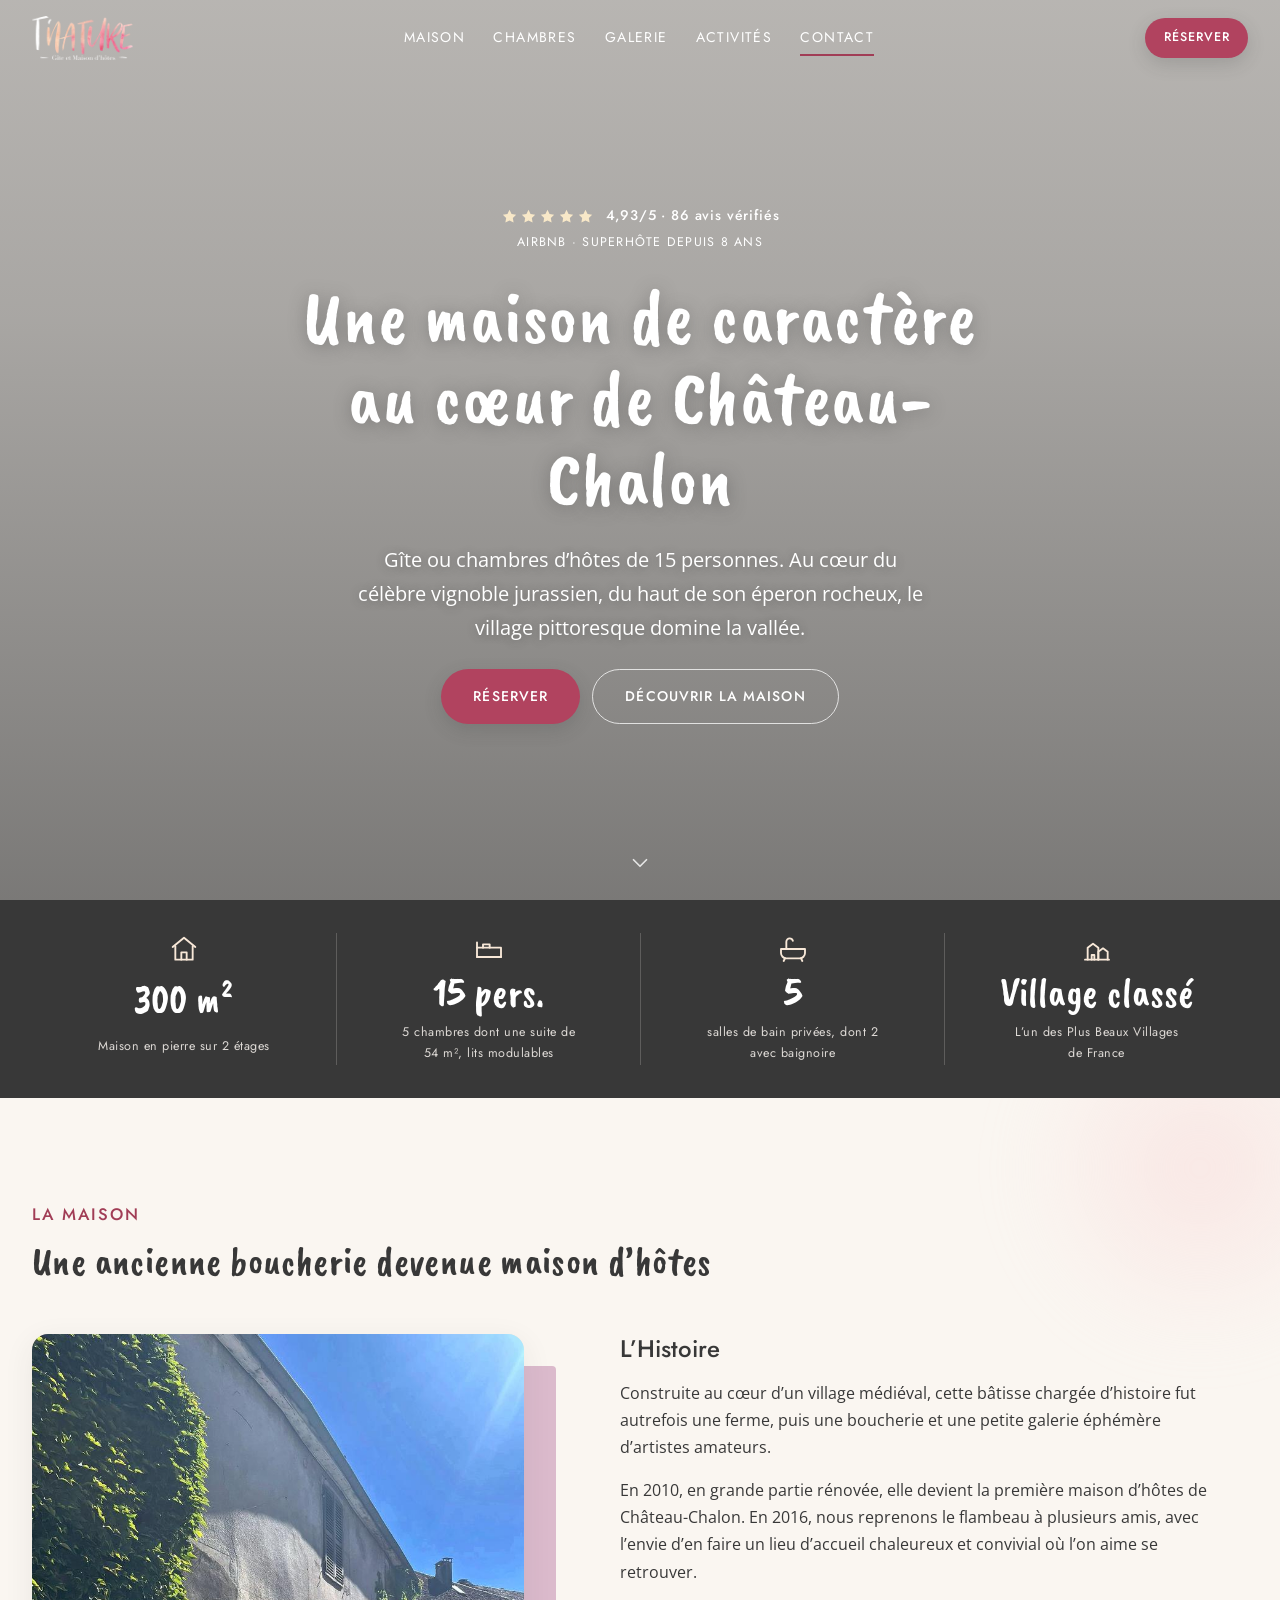
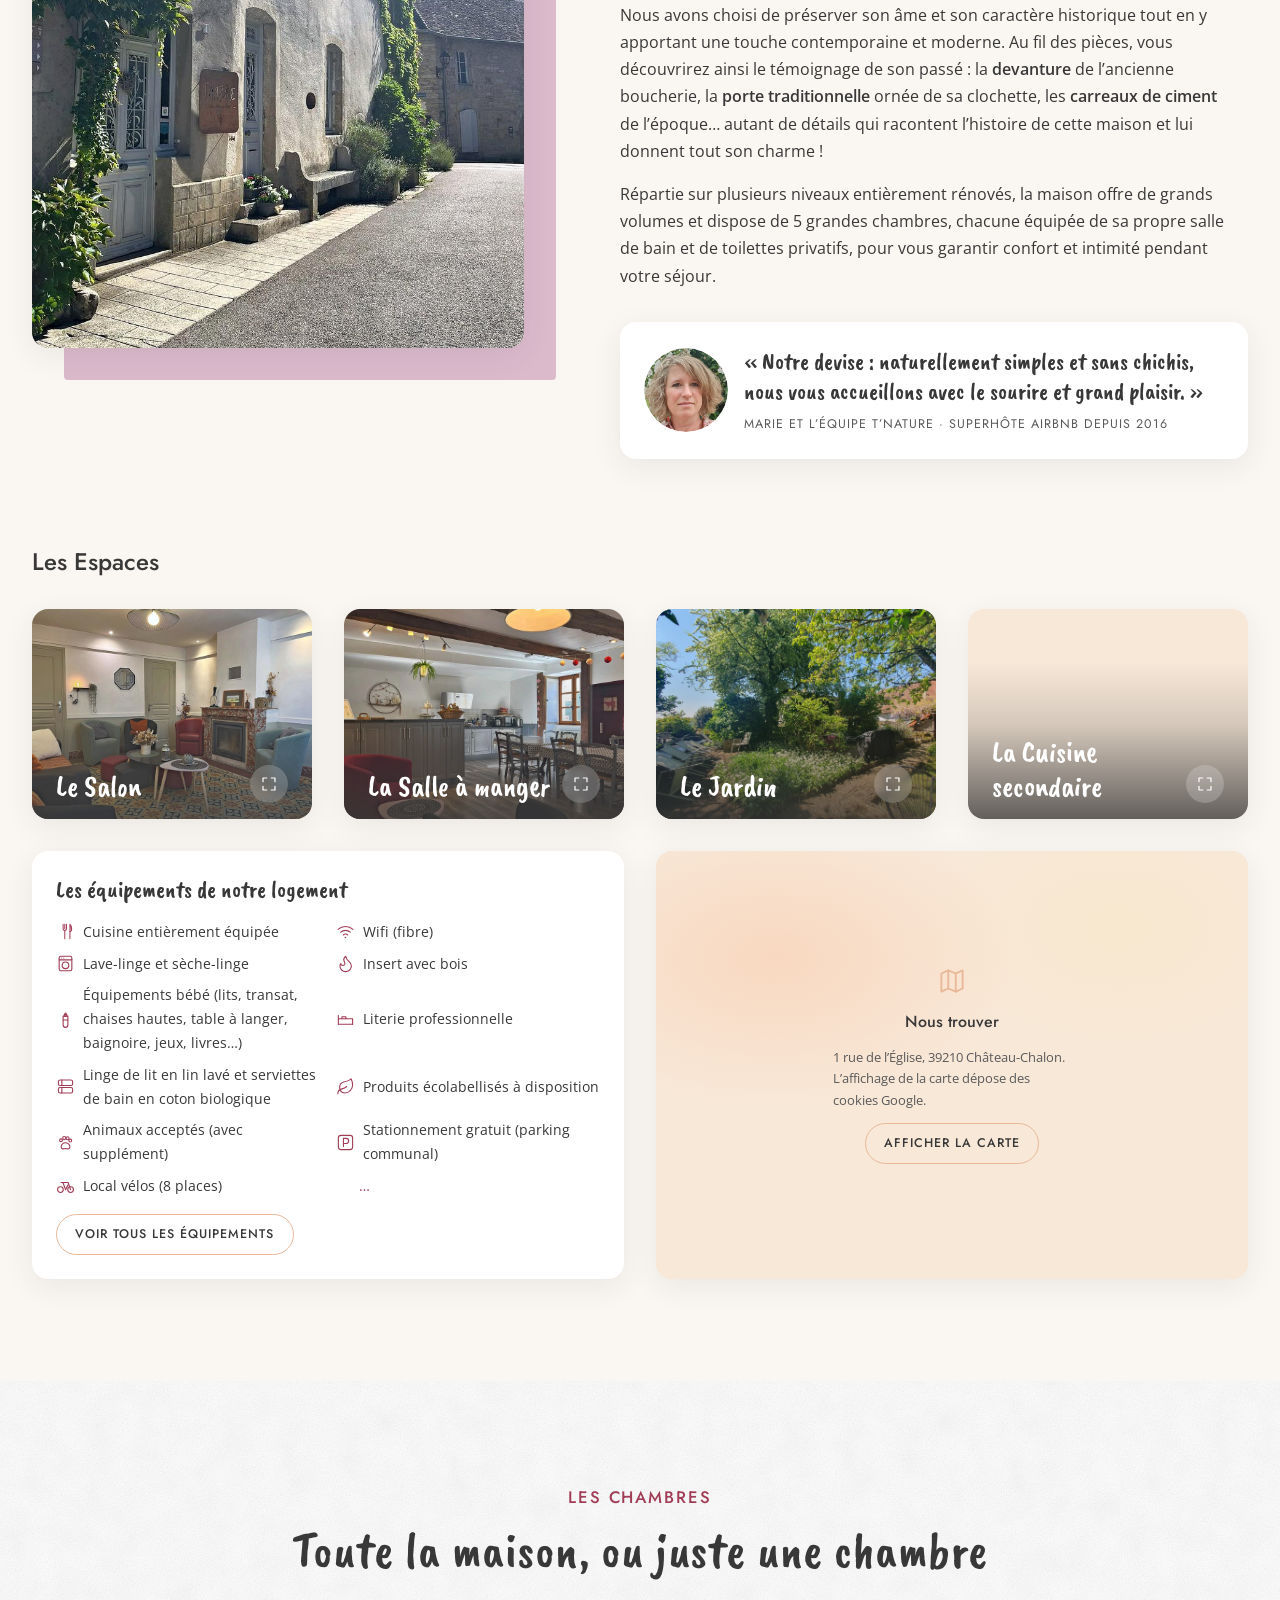
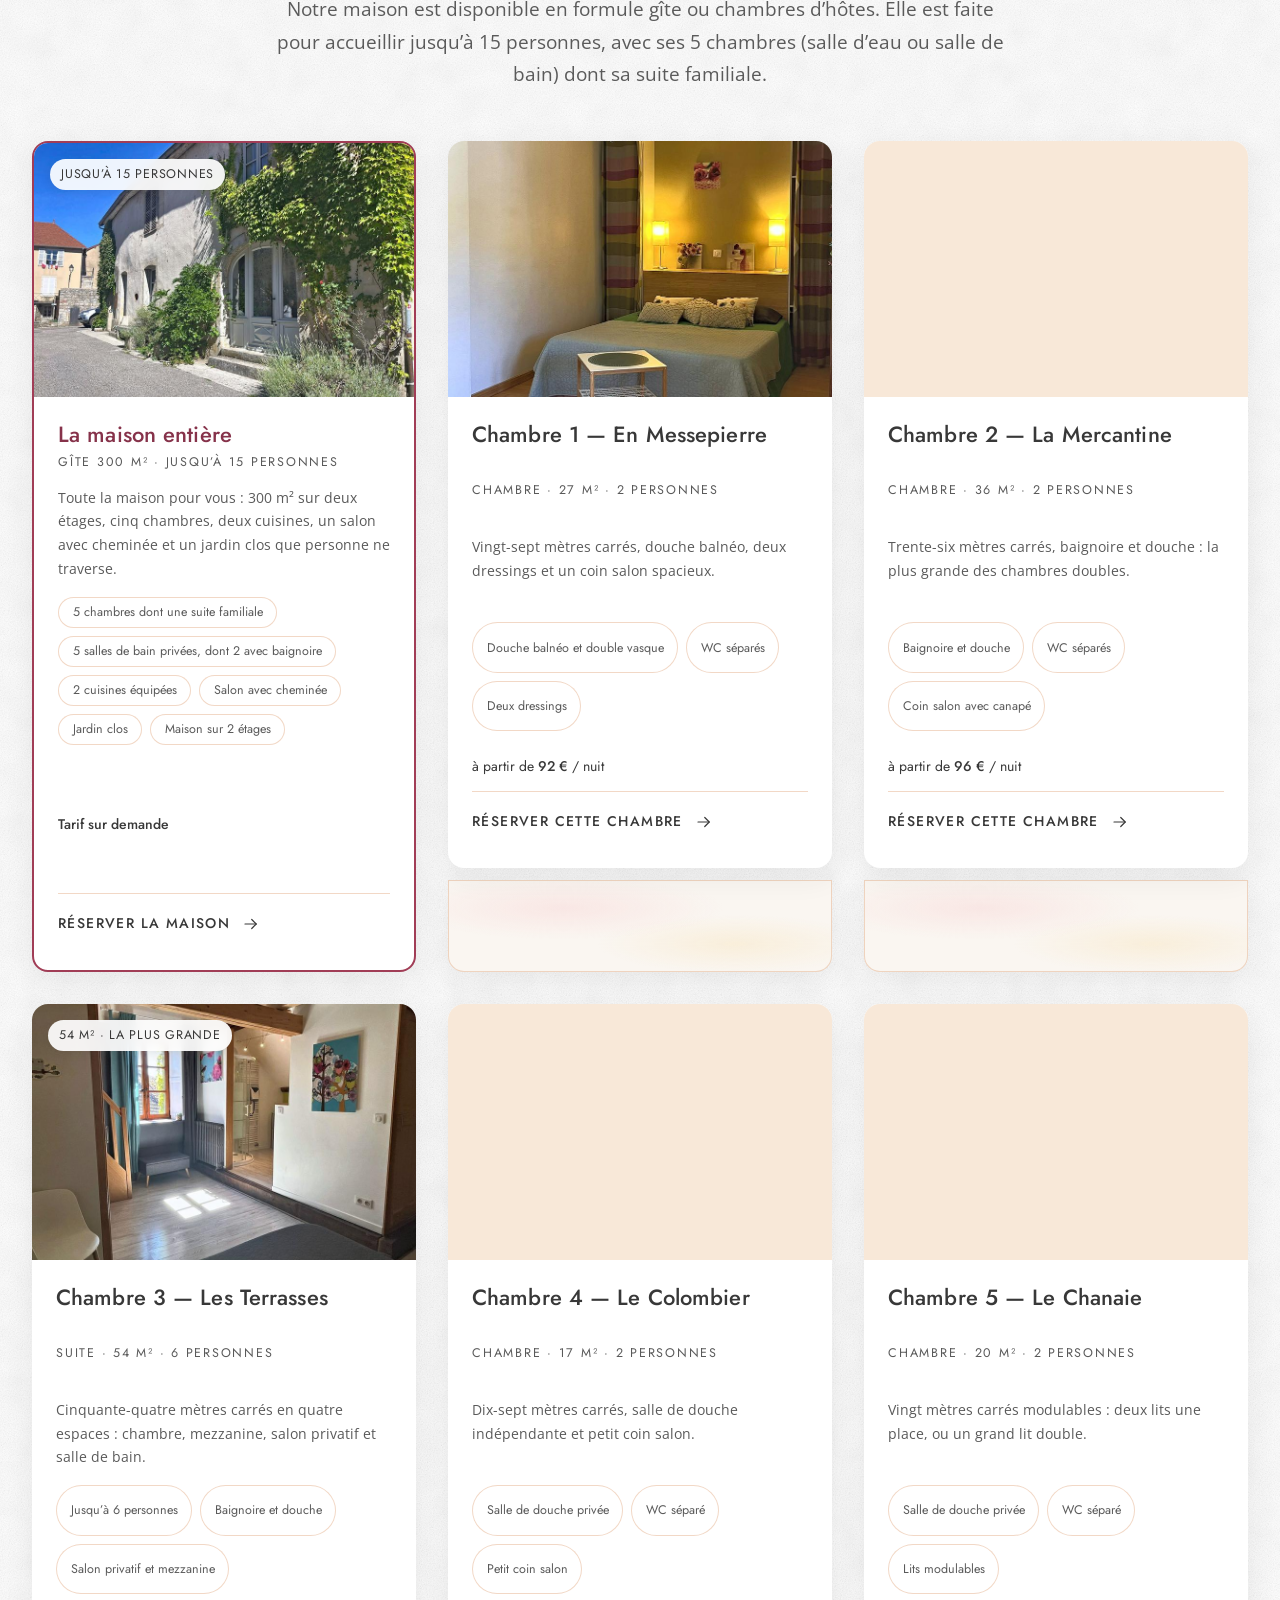
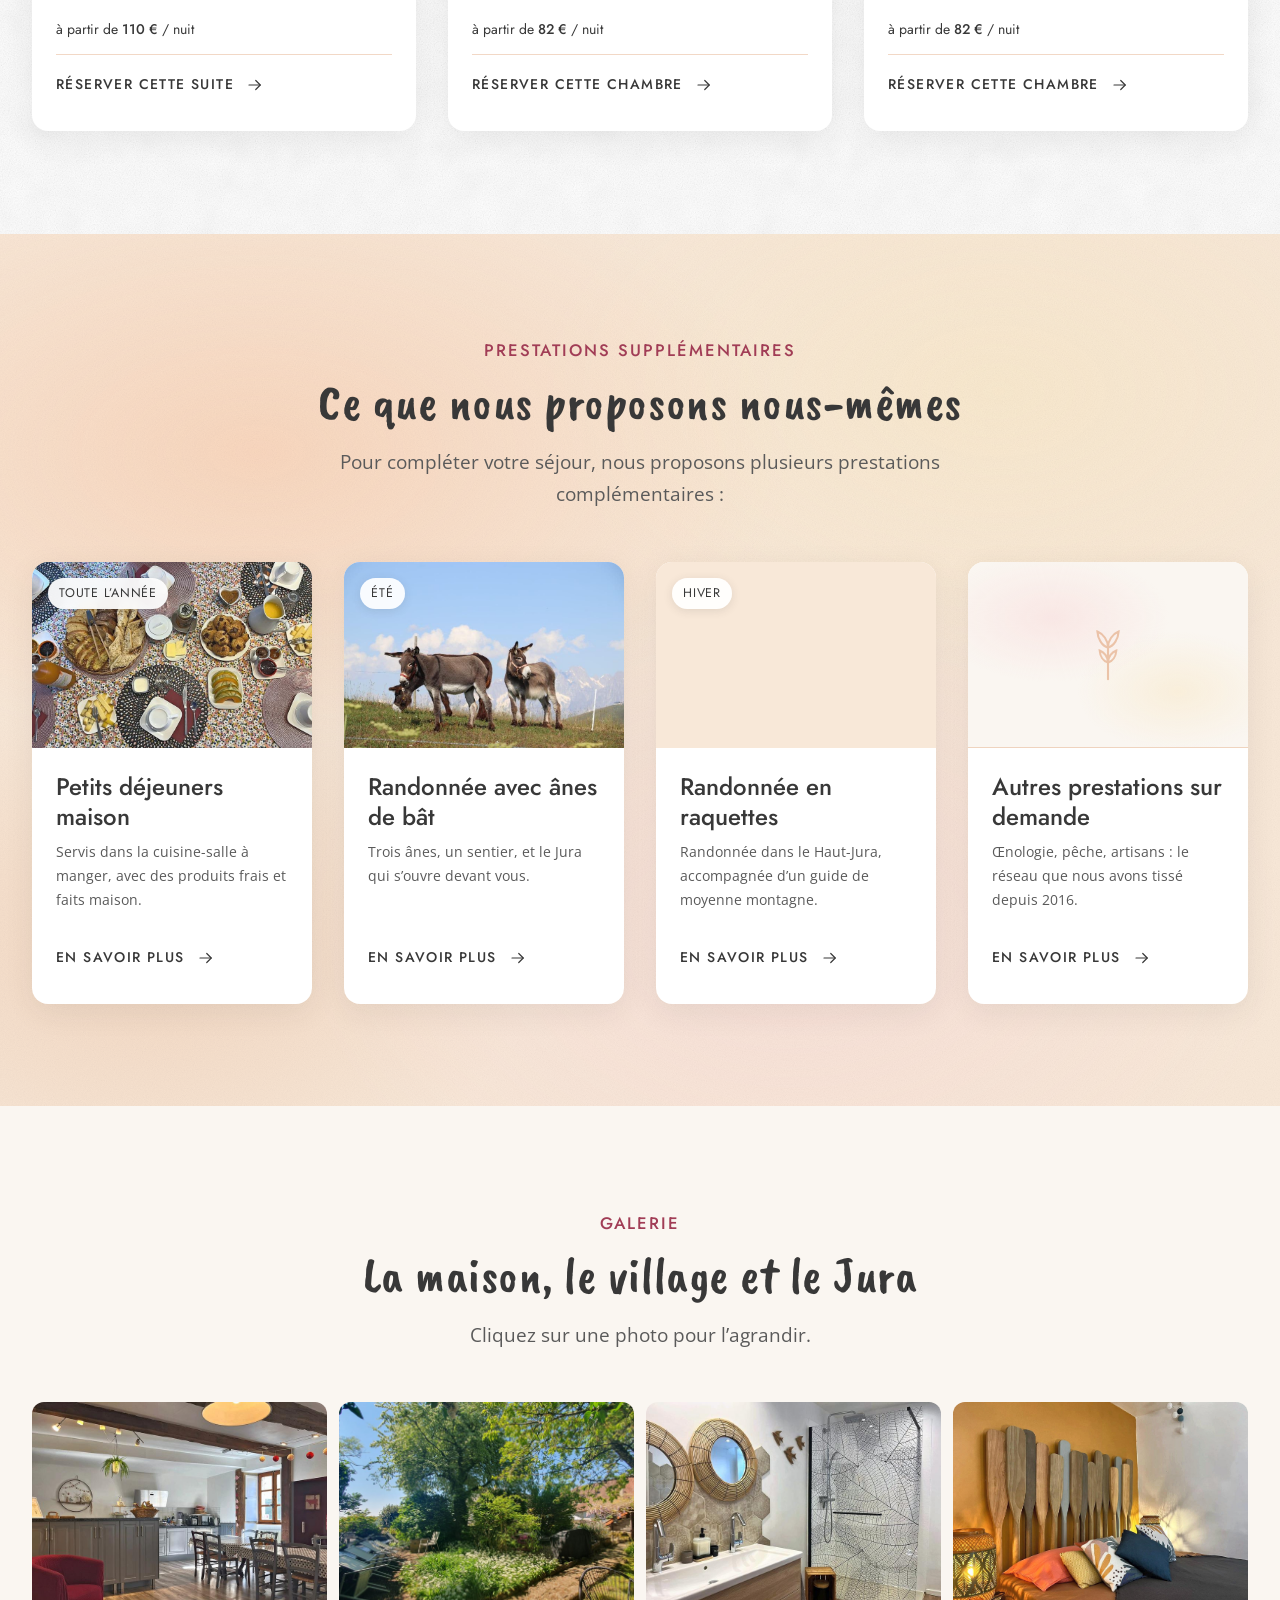
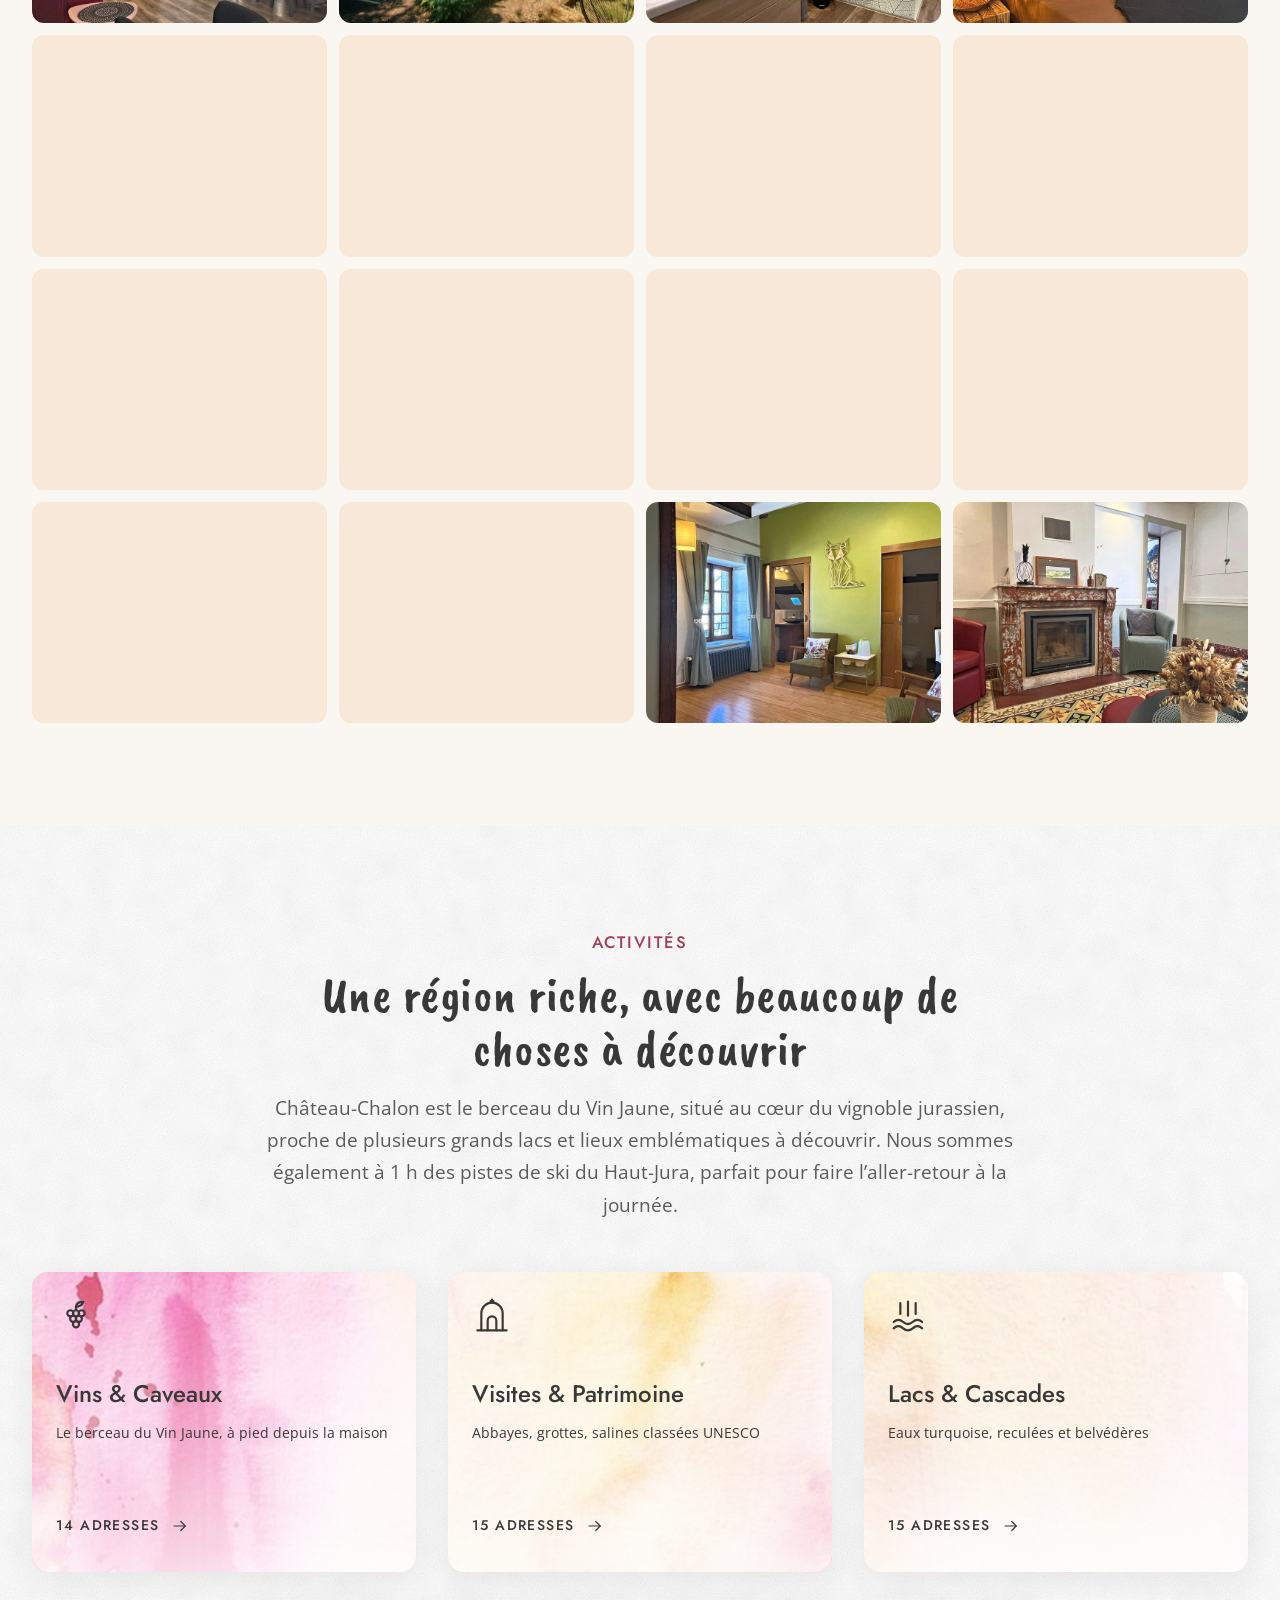
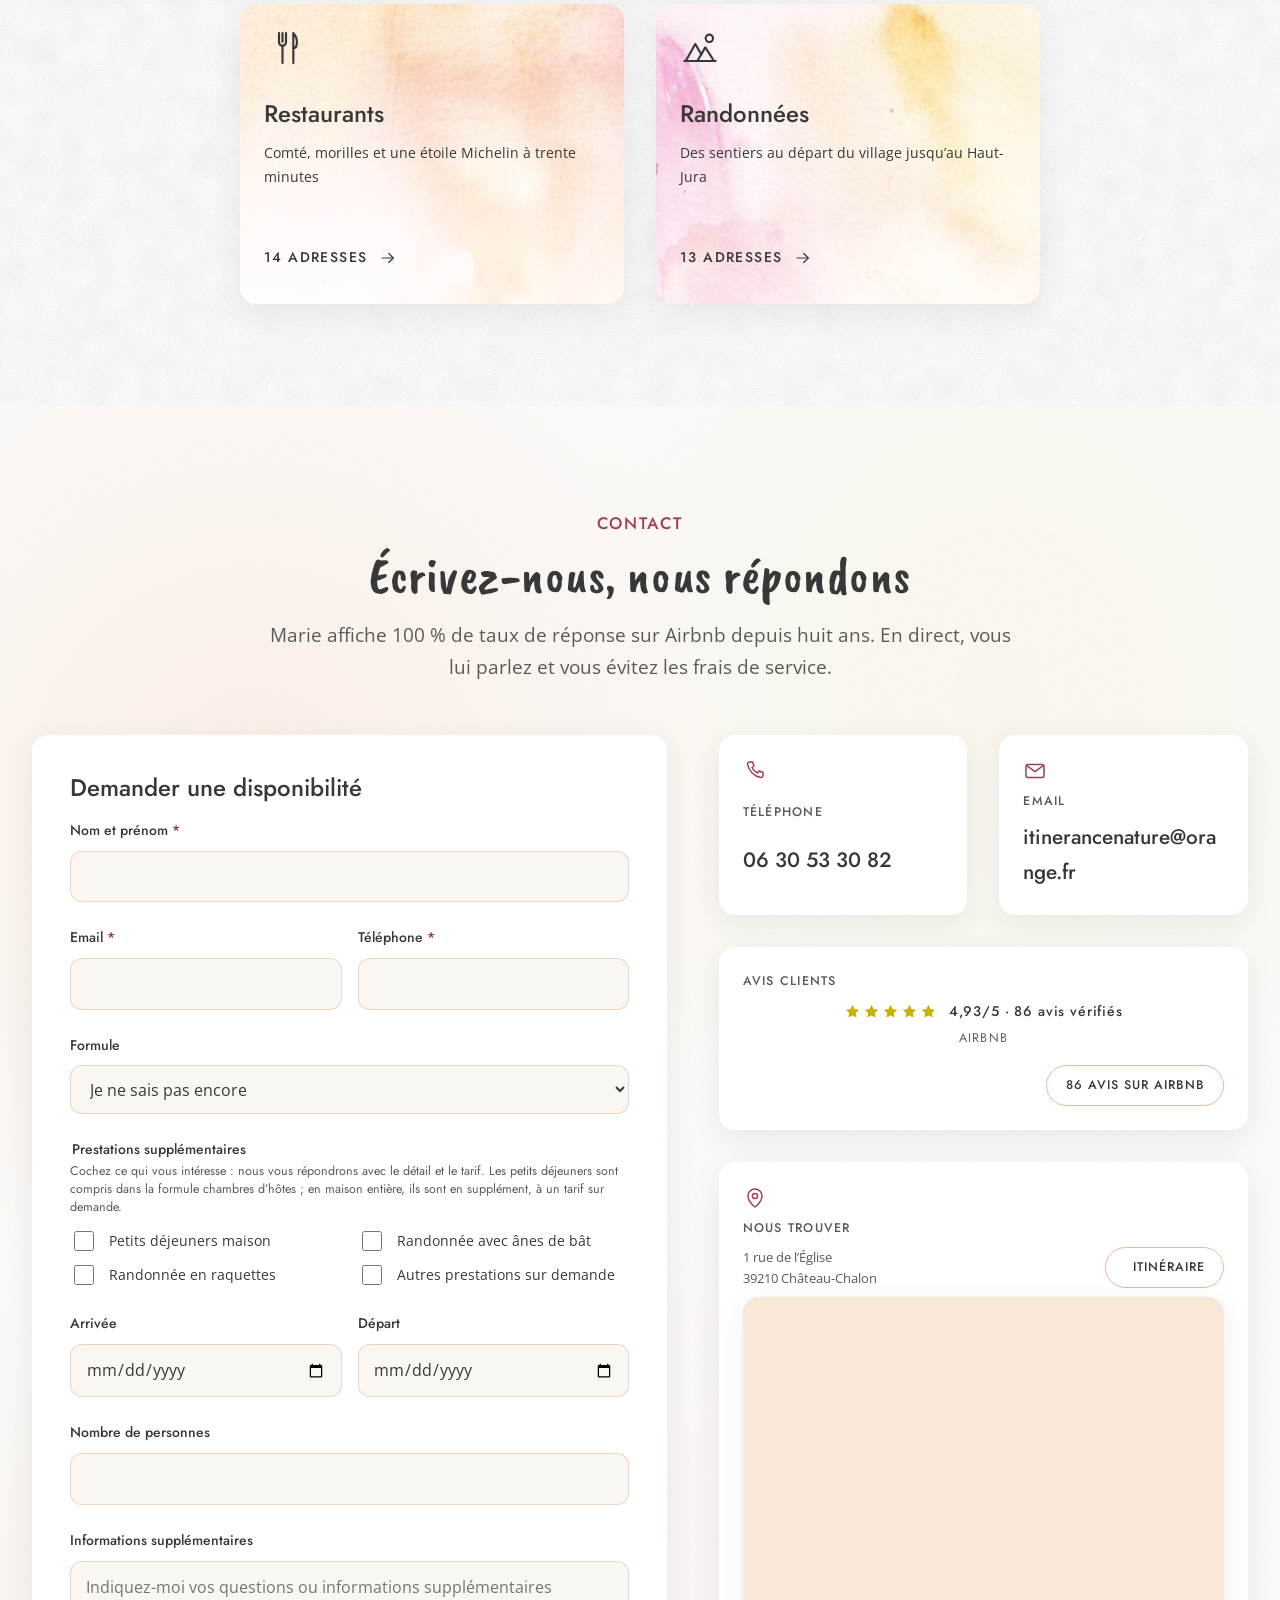
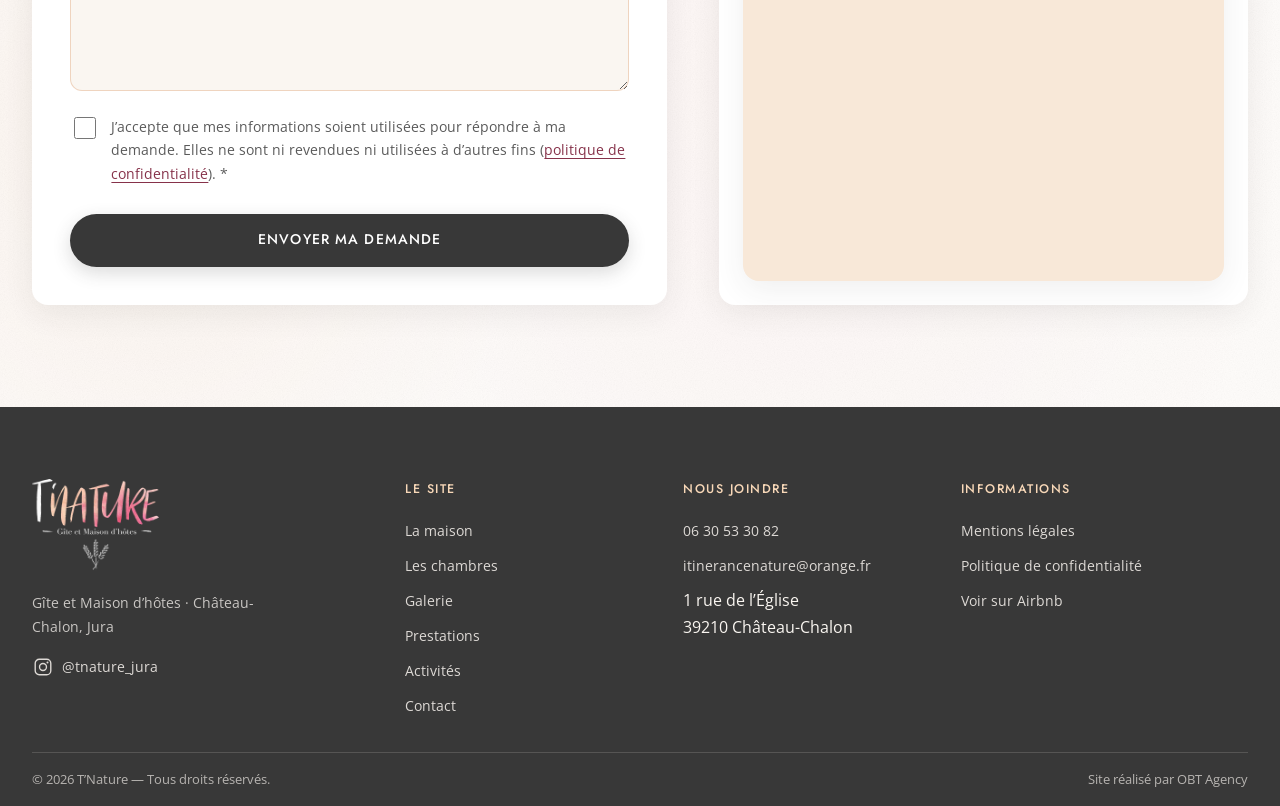
==== commit addbb803: "Reprise du copywriting de la page d'accueil (dictée du 30/09) Hero : « maison de caractère » au lieu" ====
--- a/index.html
+++ b/index.html
@@ -201,18 +201,18 @@
 
 <!-- ══════════════ HERO ══════════════ -->
 <section class="hero" id="top">
-  <div class="hero__fond"><div class="diaporama" data-diaporama data-duree="3000"><picture><source media="(max-width: 767px)" srcset="assets/img/hero-mobile-01-1000.jpg 1000w, assets/img/hero-mobile-01-1179.jpg 1179w" sizes="100vw"><img class="image-fond" src="assets/img/hero-01-1569.jpg" srcset="assets/img/hero-01-1000.jpg 1000w, assets/img/hero-01-1569.jpg 1569w" sizes="100vw" width="1569" height="1176" data-actif="1" fetchpriority="high" decoding="async" alt=""></picture><picture><source media="(max-width: 767px)" srcset="assets/img/hero-mobile-02-899.jpg 899w" sizes="100vw"><img class="image-fond" src="assets/img/hero-02-1600.jpg" srcset="assets/img/hero-02-1000.jpg 1000w, assets/img/hero-02-1600.jpg 1600w" sizes="100vw" width="1600" height="1066" fetchpriority="low" decoding="async" alt=""></picture><picture><source media="(max-width: 767px)" srcset="assets/img/hero-mobile-03-1000.jpg 1000w, assets/img/hero-mobile-03-1200.jpg 1200w" sizes="100vw"><img class="image-fond" src="assets/img/hero-03-1599.jpg" srcset="assets/img/hero-03-1000.jpg 1000w, assets/img/hero-03-1599.jpg 1599w" sizes="100vw" width="1599" height="899" fetchpriority="low" decoding="async" alt=""></picture></div></div>
+  <div class="hero__fond"><div class="diaporama" data-diaporama data-duree="3000"><picture><source media="(max-width: 767px)" srcset="assets/img/hero-mobile-01-1000.jpg 1000w, assets/img/hero-mobile-01-1179.jpg 1179w" sizes="100vw"><img class="image-fond" src="assets/img/hero-01-1569.jpg" srcset="assets/img/hero-01-1000.jpg 1000w, assets/img/hero-01-1569.jpg 1569w" sizes="100vw" width="1569" height="1176" data-actif="1" fetchpriority="high" decoding="async" alt=""></picture><picture><source media="(max-width: 767px)" srcset="assets/img/hero-mobile-02-899.jpg 899w" sizes="100vw"><img class="image-fond" src="assets/img/hero-02-1600.jpg" srcset="assets/img/hero-02-1000.jpg 1000w, assets/img/hero-02-1600.jpg 1600w" sizes="100vw" width="1600" height="1066" fetchpriority="low" decoding="async" alt=""></picture><picture><source media="(max-width: 767px)" srcset="assets/img/hero-mobile-03-1000.jpg 1000w, assets/img/hero-mobile-03-1200.jpg 1200w" sizes="100vw"><img class="image-fond" src="assets/img/hero-03-1599.jpg" srcset="assets/img/hero-03-1000.jpg 1000w, assets/img/hero-03-1599.jpg 1599w" sizes="100vw" width="1599" height="899" fetchpriority="low" decoding="async" alt=""></picture><picture><source media="(max-width: 767px)" srcset="assets/img/hero-mobile-04-1000.jpg 1000w, assets/img/hero-mobile-04-1125.jpg 1125w" sizes="100vw"><img class="image-fond" src="assets/img/hero-04-1600.jpg" srcset="assets/img/hero-04-1000.jpg 1000w, assets/img/hero-04-1600.jpg 1600w" sizes="100vw" width="1600" height="1067" fetchpriority="low" decoding="async" alt=""></picture></div></div>
   <div class="hero__voile"></div>
 
   <div class="contenant hero__contenu">
     <!-- Les avis passent AVANT le titre : c'est le premier argument (brief §4.2) -->
     <div class="avis-badge avis-badge--clair" data-source="Airbnb" data-note="4,93" data-volume="86"><p class="avis-badge__ligne"><span class="avis-badge__etoiles" aria-hidden="true"><svg viewBox="0 0 24 24" fill="currentColor" aria-hidden="true"><path d="M12 2.6l2.9 5.9 6.5.95-4.7 4.6 1.1 6.5L12 17.5l-5.8 3.05 1.1-6.5-4.7-4.6 6.5-.95z"/></svg><svg viewBox="0 0 24 24" fill="currentColor" aria-hidden="true"><path d="M12 2.6l2.9 5.9 6.5.95-4.7 4.6 1.1 6.5L12 17.5l-5.8 3.05 1.1-6.5-4.7-4.6 6.5-.95z"/></svg><svg viewBox="0 0 24 24" fill="currentColor" aria-hidden="true"><path d="M12 2.6l2.9 5.9 6.5.95-4.7 4.6 1.1 6.5L12 17.5l-5.8 3.05 1.1-6.5-4.7-4.6 6.5-.95z"/></svg><svg viewBox="0 0 24 24" fill="currentColor" aria-hidden="true"><path d="M12 2.6l2.9 5.9 6.5.95-4.7 4.6 1.1 6.5L12 17.5l-5.8 3.05 1.1-6.5-4.7-4.6 6.5-.95z"/></svg><svg viewBox="0 0 24 24" fill="currentColor" aria-hidden="true"><path d="M12 2.6l2.9 5.9 6.5.95-4.7 4.6 1.1 6.5L12 17.5l-5.8 3.05 1.1-6.5-4.7-4.6 6.5-.95z"/></svg></span><span class="avis-badge__note">4,93/5 · 86 avis vérifiés</span></p><p class="avis-badge__source">Airbnb · Superhôte depuis 8 ans</p></div>
 
-    <h1 class="hero__titre">Une maison de pierre au cœur de Château-Chalon</h1>
+    <h1 class="hero__titre">Une maison de caractère au cœur de Château-Chalon</h1>
 
     <p class="hero__sous-titre">
-      Gîte ou chambres d’hôtes de 15 personnes, dans l’un des Plus Beaux Villages de France.
-      Vue sur la reculée, jardin clos, et le Jura à votre porte.
+      Gîte ou chambres d’hôtes de 15 personnes. Au cœur du célèbre vignoble jurassien,
+      du haut de son éperon rocheux, le village pittoresque domine la vallée.
     </p>
 
     <div class="hero__ctas">
@@ -245,12 +245,12 @@
       <li class="points__item">
         <span class="points__icone"><svg viewBox="0 0 24 24" fill="none" stroke="currentColor" stroke-width="1.4" stroke-linecap="round" stroke-linejoin="round" aria-hidden="true"><path d="M3.5 10.5L12 3.5l8.5 7"/><path d="M5.5 9.8V20h13V9.8"/><path d="M10 20v-5.5h4V20"/></svg></span>
         <span class="points__chiffre">300 m²</span>
-        <span class="points__libelle">Maison en pierre entière, sur 3 étages</span>
+        <span class="points__libelle">Maison en pierre sur 2 étages</span>
       </li>
       <li class="points__item">
         <span class="points__icone"><svg viewBox="0 0 24 24" fill="none" stroke="currentColor" stroke-width="1.4" stroke-linecap="round" stroke-linejoin="round" aria-hidden="true"><path d="M3 18v-7h18v7"/><path d="M3 18h18"/><path d="M3 11V7"/><path d="M7.5 11V8.5h5V11"/></svg></span>
-        <span class="points__chiffre">15</span>
-        <span class="points__libelle">personnes · 5 chambres dont une suite familiale</span>
+        <span class="points__chiffre">15 pers.</span>
+        <span class="points__libelle">5 chambres dont une suite de 54 m², lits modulables</span>
       </li>
       <li class="points__item">
         <span class="points__icone"><svg viewBox="0 0 24 24" fill="none" stroke="currentColor" stroke-width="1.4" stroke-linecap="round" stroke-linejoin="round" aria-hidden="true"><path d="M3 12h18v3a4 4 0 0 1-4 4H7a4 4 0 0 1-4-4z"/><path d="M7 12V6.5A2.5 2.5 0 0 1 9.5 4c1.2 0 2.1.8 2.4 1.9"/><path d="M6 19l-1 2M18 19l1 2"/></svg></span>
@@ -265,12 +265,12 @@
       <li class="points__item points__item--copie" aria-hidden="true">
         <span class="points__icone"><svg viewBox="0 0 24 24" fill="none" stroke="currentColor" stroke-width="1.4" stroke-linecap="round" stroke-linejoin="round" aria-hidden="true"><path d="M3.5 10.5L12 3.5l8.5 7"/><path d="M5.5 9.8V20h13V9.8"/><path d="M10 20v-5.5h4V20"/></svg></span>
         <span class="points__chiffre">300 m²</span>
-        <span class="points__libelle">Maison en pierre entière, sur 3 étages</span>
+        <span class="points__libelle">Maison en pierre sur 2 étages</span>
       </li>
       <li class="points__item points__item--copie" aria-hidden="true">
         <span class="points__icone"><svg viewBox="0 0 24 24" fill="none" stroke="currentColor" stroke-width="1.4" stroke-linecap="round" stroke-linejoin="round" aria-hidden="true"><path d="M3 18v-7h18v7"/><path d="M3 18h18"/><path d="M3 11V7"/><path d="M7.5 11V8.5h5V11"/></svg></span>
-        <span class="points__chiffre">15</span>
-        <span class="points__libelle">personnes · 5 chambres dont une suite familiale</span>
+        <span class="points__chiffre">15 pers.</span>
+        <span class="points__libelle">5 chambres dont une suite de 54 m², lits modulables</span>
       </li>
       <li class="points__item points__item--copie" aria-hidden="true">
         <span class="points__icone"><svg viewBox="0 0 24 24" fill="none" stroke="currentColor" stroke-width="1.4" stroke-linecap="round" stroke-linejoin="round" aria-hidden="true"><path d="M3 12h18v3a4 4 0 0 1-4 4H7a4 4 0 0 1-4-4z"/><path d="M7 12V6.5A2.5 2.5 0 0 1 9.5 4c1.2 0 2.1.8 2.4 1.9"/><path d="M6 19l-1 2M18 19l1 2"/></svg></span>
@@ -308,29 +308,39 @@
       <div class="histoire__texte apparait" data-rang="1">
         <h3>L’Histoire</h3>
         <p>
-          Construite au cœur d’un village médiéval, cette bâtisse a d’abord été une ferme puis la
-          boucherie du village. Depuis, nous avons repris la maison en juillet 2016, à une
-          petite bande d’amis, pour en faire un lieu d’accueil au cœur de notre superbe région.
+          Construite au cœur d’un village médiéval, cette bâtisse chargée d’histoire fut
+          autrefois une ferme, puis une boucherie et une petite galerie éphémère d’artistes
+          amateurs.
         </p>
         <p>
-          Nous avons fait le choix de mêler le cachet historique au côté contemporain et
-          moderne de cette maison. Vous retrouverez donc partout dans la maison des traces de
-          son histoire : la <strong>devanture</strong>, sa <strong>porte traditionnelle à
-          clochette</strong>, les <strong>carreaux de ciment</strong> d’époque…
+          En 2010, en grande partie rénovée, elle devient la première maison d’hôtes de
+          Château-Chalon. En 2016, nous reprenons le flambeau à plusieurs amis, avec l’envie
+          d’en faire un lieu d’accueil chaleureux et convivial où l’on aime se retrouver.
         </p>
         <p>
-          Trois cents mètres carrés répartis sur <strong>trois étages</strong> entièrement
-          rénovés. Cinq chambres, chacune avec sa salle de bain et son WC privés.
+          Nous avons choisi de préserver son âme et son caractère historique tout en y
+          apportant une touche contemporaine et moderne. Au fil des pièces, vous découvrirez
+          ainsi le témoignage de son passé : la <strong>devanture</strong> de l’ancienne
+          boucherie, la <strong>porte traditionnelle</strong> ornée de sa clochette, les
+          <strong>carreaux de ciment</strong> de l’époque… autant de détails qui racontent
+          l’histoire de cette maison et lui donnent tout son charme !
         </p>
+        <p>
+          Répartie sur plusieurs niveaux entièrement rénovés, la maison offre de grands
+          volumes et dispose de 5 grandes chambres, chacune équipée de sa propre salle de
+          bain et de toilettes privatifs, pour vous garantir confort et intimité pendant
+          votre séjour.
+        </p>
 
         <div class="encadre-equipe">
-          <span class="encadre-equipe__portrait"><figure class="placeholder-img placeholder-img--photo placeholder-img--vignette" style="--ratio: 1/1" data-img-slot="portrait-marie-01"><img src="assets/img/portrait-marie-01-640.jpg" srcset="assets/img/portrait-marie-01-640.jpg 640w" sizes="84px" width="640" height="640" loading="lazy" decoding="async" alt="Marie Boyer, qui vous accueille à T’Nature, devant un hibiscus en fleurs"></figure></span>
+          <span class="encadre-equipe__portrait"><figure class="placeholder-img placeholder-img--photo placeholder-img--vignette" style="--ratio: 1/1" data-img-slot="portrait-marie-01"><img src="assets/img/portrait-marie-01-640.jpg" srcset="assets/img/portrait-marie-01-640.jpg 640w" sizes="84px" width="640" height="640" loading="lazy" decoding="async" alt="Marie, qui vous accueille à T’Nature, devant un hibiscus en fleurs"></figure></span>
           <blockquote>
             <p class="encadre-equipe__citation">
-              « Nature, Peinture : naturellement simples, sans chichis, amoureux de la Nature. »
+              « Notre devise : naturellement simples et sans chichis, nous vous accueillons
+              avec le sourire et grand plaisir. »
             </p>
             <footer class="encadre-equipe__signature">
-              Marie Boyer et l’équipe T’Nature · Superhôte Airbnb depuis 2016
+              Marie et l’équipe T’Nature · Superhôte Airbnb depuis 2016
             </footer>
           </blockquote>
         </div>
@@ -351,15 +361,15 @@
       <div class="espaces__rail" data-rail>
         <div class="espaces__grille" data-rail-piste>
           <button type="button" class="carte-espace apparait" data-rang="0" data-modale-cible="modale-salon"><span class="carte-espace__media"><figure class="placeholder-img placeholder-img--photo" style="--ratio: 4/3" data-img-slot="salon-01"><img src="assets/img/salon-01-1400.jpg" srcset="assets/img/salon-01-800.jpg 800w, assets/img/salon-01-1400.jpg 1400w" sizes="(max-width: 560px) 92vw, (max-width: 900px) 46vw, 30vw" width="1400" height="1050" loading="lazy" decoding="async" alt="Le salon : fauteuils, cheminée de marbre et sols en carreaux de ciment d’époque"></figure></span><span class="carte-espace__voile"></span><span class="carte-espace__pied"><span class="carte-espace__titre">Le Salon</span><span class="carte-espace__loupe" aria-hidden="true"><svg viewBox="0 0 24 24" fill="none" stroke="currentColor" stroke-width="1.6" stroke-linecap="round" stroke-linejoin="round" aria-hidden="true"><path d="M4 9V4h5M20 15v5h-5M15 4h5v5M9 20H4v-5"/></svg></span></span></button>
-<button type="button" class="carte-espace apparait" data-rang="1" data-modale-cible="modale-cuisine"><span class="carte-espace__media"><figure class="placeholder-img placeholder-img--photo" style="--ratio: 4/3" data-img-slot="cuisine-01"><img src="assets/img/cuisine-01-1400.jpg" srcset="assets/img/cuisine-01-800.jpg 800w, assets/img/cuisine-01-1400.jpg 1400w" sizes="(max-width: 560px) 92vw, (max-width: 900px) 46vw, 30vw" width="1400" height="1050" loading="lazy" decoding="async" alt="La grande cuisine-salle à manger et sa table pour quinze"></figure></span><span class="carte-espace__voile"></span><span class="carte-espace__pied"><span class="carte-espace__titre">La Cuisine</span><span class="carte-espace__loupe" aria-hidden="true"><svg viewBox="0 0 24 24" fill="none" stroke="currentColor" stroke-width="1.6" stroke-linecap="round" stroke-linejoin="round" aria-hidden="true"><path d="M4 9V4h5M20 15v5h-5M15 4h5v5M9 20H4v-5"/></svg></span></span></button>
+<button type="button" class="carte-espace apparait" data-rang="1" data-modale-cible="modale-cuisine"><span class="carte-espace__media"><figure class="placeholder-img placeholder-img--photo" style="--ratio: 4/3" data-img-slot="cuisine-01"><img src="assets/img/cuisine-01-1400.jpg" srcset="assets/img/cuisine-01-800.jpg 800w, assets/img/cuisine-01-1400.jpg 1400w" sizes="(max-width: 560px) 92vw, (max-width: 900px) 46vw, 30vw" width="1400" height="1050" loading="lazy" decoding="async" alt="La grande cuisine-salle à manger et sa table pour quinze"></figure></span><span class="carte-espace__voile"></span><span class="carte-espace__pied"><span class="carte-espace__titre">La Salle à manger</span><span class="carte-espace__loupe" aria-hidden="true"><svg viewBox="0 0 24 24" fill="none" stroke="currentColor" stroke-width="1.6" stroke-linecap="round" stroke-linejoin="round" aria-hidden="true"><path d="M4 9V4h5M20 15v5h-5M15 4h5v5M9 20H4v-5"/></svg></span></span></button>
 <button type="button" class="carte-espace apparait" data-rang="2" data-modale-cible="modale-jardin"><span class="carte-espace__media"><figure class="placeholder-img placeholder-img--photo" style="--ratio: 4/3" data-img-slot="jardin-01"><img src="assets/img/hero-03-1599.jpg" srcset="assets/img/hero-03-1000.jpg 1000w, assets/img/hero-03-1599.jpg 1599w" sizes="(max-width: 560px) 92vw, (max-width: 900px) 46vw, 30vw" width="1599" height="899" loading="lazy" decoding="async" alt="Le jardin clos, ses massifs et ses transats, avec la vue dégagée sur la reculée"></figure></span><span class="carte-espace__voile"></span><span class="carte-espace__pied"><span class="carte-espace__titre">Le Jardin</span><span class="carte-espace__loupe" aria-hidden="true"><svg viewBox="0 0 24 24" fill="none" stroke="currentColor" stroke-width="1.6" stroke-linecap="round" stroke-linejoin="round" aria-hidden="true"><path d="M4 9V4h5M20 15v5h-5M15 4h5v5M9 20H4v-5"/></svg></span></span></button>
 <button type="button" class="carte-espace apparait" data-rang="0" data-modale-cible="modale-cuisine-secondaire"><span class="carte-espace__media"><figure class="placeholder-img placeholder-img--photo placeholder-img--portrait" style="--ratio: 4/3" data-img-slot="cuisine-secondaire-01"><span class="photo__fond" aria-hidden="true" style="background-image: url(assets/img/cuisine-secondaire-01-800.jpg)"></span><img src="assets/img/cuisine-secondaire-01-1190.jpg" srcset="assets/img/cuisine-secondaire-01-800.jpg 800w, assets/img/cuisine-secondaire-01-1190.jpg 1190w" sizes="(max-width: 560px) 92vw, (max-width: 900px) 46vw, 30vw" width="1190" height="1586" loading="lazy" decoding="async" alt="La cuisine secondaire en demi-niveau, vue depuis l’escalier"></figure></span><span class="carte-espace__voile"></span><span class="carte-espace__pied"><span class="carte-espace__titre">La Cuisine secondaire</span><span class="carte-espace__loupe" aria-hidden="true"><svg viewBox="0 0 24 24" fill="none" stroke="currentColor" stroke-width="1.6" stroke-linecap="round" stroke-linejoin="round" aria-hidden="true"><path d="M4 9V4h5M20 15v5h-5M15 4h5v5M9 20H4v-5"/></svg></span></span></button>
 <button tabindex="-1" type="button" class="carte-espace apparait" data-rail-copie aria-hidden="true" data-rang="0" data-modale-cible="modale-salon"><span class="carte-espace__media"><figure class="placeholder-img placeholder-img--photo" style="--ratio: 4/3" data-img-slot="salon-01"><img src="assets/img/salon-01-1400.jpg" srcset="assets/img/salon-01-800.jpg 800w, assets/img/salon-01-1400.jpg 1400w" sizes="(max-width: 560px) 92vw, (max-width: 900px) 46vw, 30vw" width="1400" height="1050" loading="lazy" decoding="async" alt="Le salon : fauteuils, cheminée de marbre et sols en carreaux de ciment d’époque"></figure></span><span class="carte-espace__voile"></span><span class="carte-espace__pied"><span class="carte-espace__titre">Le Salon</span><span class="carte-espace__loupe" aria-hidden="true"><svg viewBox="0 0 24 24" fill="none" stroke="currentColor" stroke-width="1.6" stroke-linecap="round" stroke-linejoin="round" aria-hidden="true"><path d="M4 9V4h5M20 15v5h-5M15 4h5v5M9 20H4v-5"/></svg></span></span></button>
-<button tabindex="-1" type="button" class="carte-espace apparait" data-rail-copie aria-hidden="true" data-rang="1" data-modale-cible="modale-cuisine"><span class="carte-espace__media"><figure class="placeholder-img placeholder-img--photo" style="--ratio: 4/3" data-img-slot="cuisine-01"><img src="assets/img/cuisine-01-1400.jpg" srcset="assets/img/cuisine-01-800.jpg 800w, assets/img/cuisine-01-1400.jpg 1400w" sizes="(max-width: 560px) 92vw, (max-width: 900px) 46vw, 30vw" width="1400" height="1050" loading="lazy" decoding="async" alt="La grande cuisine-salle à manger et sa table pour quinze"></figure></span><span class="carte-espace__voile"></span><span class="carte-espace__pied"><span class="carte-espace__titre">La Cuisine</span><span class="carte-espace__loupe" aria-hidden="true"><svg viewBox="0 0 24 24" fill="none" stroke="currentColor" stroke-width="1.6" stroke-linecap="round" stroke-linejoin="round" aria-hidden="true"><path d="M4 9V4h5M20 15v5h-5M15 4h5v5M9 20H4v-5"/></svg></span></span></button>
+<button tabindex="-1" type="button" class="carte-espace apparait" data-rail-copie aria-hidden="true" data-rang="1" data-modale-cible="modale-cuisine"><span class="carte-espace__media"><figure class="placeholder-img placeholder-img--photo" style="--ratio: 4/3" data-img-slot="cuisine-01"><img src="assets/img/cuisine-01-1400.jpg" srcset="assets/img/cuisine-01-800.jpg 800w, assets/img/cuisine-01-1400.jpg 1400w" sizes="(max-width: 560px) 92vw, (max-width: 900px) 46vw, 30vw" width="1400" height="1050" loading="lazy" decoding="async" alt="La grande cuisine-salle à manger et sa table pour quinze"></figure></span><span class="carte-espace__voile"></span><span class="carte-espace__pied"><span class="carte-espace__titre">La Salle à manger</span><span class="carte-espace__loupe" aria-hidden="true"><svg viewBox="0 0 24 24" fill="none" stroke="currentColor" stroke-width="1.6" stroke-linecap="round" stroke-linejoin="round" aria-hidden="true"><path d="M4 9V4h5M20 15v5h-5M15 4h5v5M9 20H4v-5"/></svg></span></span></button>
 <button tabindex="-1" type="button" class="carte-espace apparait" data-rail-copie aria-hidden="true" data-rang="2" data-modale-cible="modale-jardin"><span class="carte-espace__media"><figure class="placeholder-img placeholder-img--photo" style="--ratio: 4/3" data-img-slot="jardin-01"><img src="assets/img/hero-03-1599.jpg" srcset="assets/img/hero-03-1000.jpg 1000w, assets/img/hero-03-1599.jpg 1599w" sizes="(max-width: 560px) 92vw, (max-width: 900px) 46vw, 30vw" width="1599" height="899" loading="lazy" decoding="async" alt="Le jardin clos, ses massifs et ses transats, avec la vue dégagée sur la reculée"></figure></span><span class="carte-espace__voile"></span><span class="carte-espace__pied"><span class="carte-espace__titre">Le Jardin</span><span class="carte-espace__loupe" aria-hidden="true"><svg viewBox="0 0 24 24" fill="none" stroke="currentColor" stroke-width="1.6" stroke-linecap="round" stroke-linejoin="round" aria-hidden="true"><path d="M4 9V4h5M20 15v5h-5M15 4h5v5M9 20H4v-5"/></svg></span></span></button>
 <button tabindex="-1" type="button" class="carte-espace apparait" data-rail-copie aria-hidden="true" data-rang="0" data-modale-cible="modale-cuisine-secondaire"><span class="carte-espace__media"><figure class="placeholder-img placeholder-img--photo placeholder-img--portrait" style="--ratio: 4/3" data-img-slot="cuisine-secondaire-01"><span class="photo__fond" aria-hidden="true" style="background-image: url(assets/img/cuisine-secondaire-01-800.jpg)"></span><img src="assets/img/cuisine-secondaire-01-1190.jpg" srcset="assets/img/cuisine-secondaire-01-800.jpg 800w, assets/img/cuisine-secondaire-01-1190.jpg 1190w" sizes="(max-width: 560px) 92vw, (max-width: 900px) 46vw, 30vw" width="1190" height="1586" loading="lazy" decoding="async" alt="La cuisine secondaire en demi-niveau, vue depuis l’escalier"></figure></span><span class="carte-espace__voile"></span><span class="carte-espace__pied"><span class="carte-espace__titre">La Cuisine secondaire</span><span class="carte-espace__loupe" aria-hidden="true"><svg viewBox="0 0 24 24" fill="none" stroke="currentColor" stroke-width="1.6" stroke-linecap="round" stroke-linejoin="round" aria-hidden="true"><path d="M4 9V4h5M20 15v5h-5M15 4h5v5M9 20H4v-5"/></svg></span></span></button>
 <button tabindex="-1" type="button" class="carte-espace apparait" data-rail-copie aria-hidden="true" data-rang="0" data-modale-cible="modale-salon"><span class="carte-espace__media"><figure class="placeholder-img placeholder-img--photo" style="--ratio: 4/3" data-img-slot="salon-01"><img src="assets/img/salon-01-1400.jpg" srcset="assets/img/salon-01-800.jpg 800w, assets/img/salon-01-1400.jpg 1400w" sizes="(max-width: 560px) 92vw, (max-width: 900px) 46vw, 30vw" width="1400" height="1050" loading="lazy" decoding="async" alt="Le salon : fauteuils, cheminée de marbre et sols en carreaux de ciment d’époque"></figure></span><span class="carte-espace__voile"></span><span class="carte-espace__pied"><span class="carte-espace__titre">Le Salon</span><span class="carte-espace__loupe" aria-hidden="true"><svg viewBox="0 0 24 24" fill="none" stroke="currentColor" stroke-width="1.6" stroke-linecap="round" stroke-linejoin="round" aria-hidden="true"><path d="M4 9V4h5M20 15v5h-5M15 4h5v5M9 20H4v-5"/></svg></span></span></button>
-<button tabindex="-1" type="button" class="carte-espace apparait" data-rail-copie aria-hidden="true" data-rang="1" data-modale-cible="modale-cuisine"><span class="carte-espace__media"><figure class="placeholder-img placeholder-img--photo" style="--ratio: 4/3" data-img-slot="cuisine-01"><img src="assets/img/cuisine-01-1400.jpg" srcset="assets/img/cuisine-01-800.jpg 800w, assets/img/cuisine-01-1400.jpg 1400w" sizes="(max-width: 560px) 92vw, (max-width: 900px) 46vw, 30vw" width="1400" height="1050" loading="lazy" decoding="async" alt="La grande cuisine-salle à manger et sa table pour quinze"></figure></span><span class="carte-espace__voile"></span><span class="carte-espace__pied"><span class="carte-espace__titre">La Cuisine</span><span class="carte-espace__loupe" aria-hidden="true"><svg viewBox="0 0 24 24" fill="none" stroke="currentColor" stroke-width="1.6" stroke-linecap="round" stroke-linejoin="round" aria-hidden="true"><path d="M4 9V4h5M20 15v5h-5M15 4h5v5M9 20H4v-5"/></svg></span></span></button>
+<button tabindex="-1" type="button" class="carte-espace apparait" data-rail-copie aria-hidden="true" data-rang="1" data-modale-cible="modale-cuisine"><span class="carte-espace__media"><figure class="placeholder-img placeholder-img--photo" style="--ratio: 4/3" data-img-slot="cuisine-01"><img src="assets/img/cuisine-01-1400.jpg" srcset="assets/img/cuisine-01-800.jpg 800w, assets/img/cuisine-01-1400.jpg 1400w" sizes="(max-width: 560px) 92vw, (max-width: 900px) 46vw, 30vw" width="1400" height="1050" loading="lazy" decoding="async" alt="La grande cuisine-salle à manger et sa table pour quinze"></figure></span><span class="carte-espace__voile"></span><span class="carte-espace__pied"><span class="carte-espace__titre">La Salle à manger</span><span class="carte-espace__loupe" aria-hidden="true"><svg viewBox="0 0 24 24" fill="none" stroke="currentColor" stroke-width="1.6" stroke-linecap="round" stroke-linejoin="round" aria-hidden="true"><path d="M4 9V4h5M20 15v5h-5M15 4h5v5M9 20H4v-5"/></svg></span></span></button>
 <button tabindex="-1" type="button" class="carte-espace apparait" data-rail-copie aria-hidden="true" data-rang="2" data-modale-cible="modale-jardin"><span class="carte-espace__media"><figure class="placeholder-img placeholder-img--photo" style="--ratio: 4/3" data-img-slot="jardin-01"><img src="assets/img/hero-03-1599.jpg" srcset="assets/img/hero-03-1000.jpg 1000w, assets/img/hero-03-1599.jpg 1599w" sizes="(max-width: 560px) 92vw, (max-width: 900px) 46vw, 30vw" width="1599" height="899" loading="lazy" decoding="async" alt="Le jardin clos, ses massifs et ses transats, avec la vue dégagée sur la reculée"></figure></span><span class="carte-espace__voile"></span><span class="carte-espace__pied"><span class="carte-espace__titre">Le Jardin</span><span class="carte-espace__loupe" aria-hidden="true"><svg viewBox="0 0 24 24" fill="none" stroke="currentColor" stroke-width="1.6" stroke-linecap="round" stroke-linejoin="round" aria-hidden="true"><path d="M4 9V4h5M20 15v5h-5M15 4h5v5M9 20H4v-5"/></svg></span></span></button>
 <button tabindex="-1" type="button" class="carte-espace apparait" data-rail-copie aria-hidden="true" data-rang="0" data-modale-cible="modale-cuisine-secondaire"><span class="carte-espace__media"><figure class="placeholder-img placeholder-img--photo placeholder-img--portrait" style="--ratio: 4/3" data-img-slot="cuisine-secondaire-01"><span class="photo__fond" aria-hidden="true" style="background-image: url(assets/img/cuisine-secondaire-01-800.jpg)"></span><img src="assets/img/cuisine-secondaire-01-1190.jpg" srcset="assets/img/cuisine-secondaire-01-800.jpg 800w, assets/img/cuisine-secondaire-01-1190.jpg 1190w" sizes="(max-width: 560px) 92vw, (max-width: 900px) 46vw, 30vw" width="1190" height="1586" loading="lazy" decoding="async" alt="La cuisine secondaire en demi-niveau, vue depuis l’escalier"></figure></span><span class="carte-espace__voile"></span><span class="carte-espace__pied"><span class="carte-espace__titre">La Cuisine secondaire</span><span class="carte-espace__loupe" aria-hidden="true"><svg viewBox="0 0 24 24" fill="none" stroke="currentColor" stroke-width="1.6" stroke-linecap="round" stroke-linejoin="round" aria-hidden="true"><path d="M4 9V4h5M20 15v5h-5M15 4h5v5M9 20H4v-5"/></svg></span></span></button>
         </div>
@@ -372,7 +382,7 @@
       <!-- Bas de section, en deux colonnes : les équipements de la maison à
            gauche, la carte de situation à droite. -->
       <div class="espaces__bas">
-        <div class="equipements-maison apparait" data-rang="1"><h4 class="equipements-maison__titre">Les équipements de notre logement</h4><ul class="equipements"><li><svg viewBox="0 0 24 24" fill="none" stroke="currentColor" stroke-width="2" stroke-linecap="round" stroke-linejoin="round" aria-hidden="true"><path d="M4 12.5l5 5L20 6.5"/></svg><span>Cuisine entièrement équipée</span></li><li><svg viewBox="0 0 24 24" fill="none" stroke="currentColor" stroke-width="2" stroke-linecap="round" stroke-linejoin="round" aria-hidden="true"><path d="M4 12.5l5 5L20 6.5"/></svg><span>Wifi</span></li><li><svg viewBox="0 0 24 24" fill="none" stroke="currentColor" stroke-width="2" stroke-linecap="round" stroke-linejoin="round" aria-hidden="true"><path d="M4 12.5l5 5L20 6.5"/></svg><span>Lave-linge et sèche-linge gratuits</span></li><li><svg viewBox="0 0 24 24" fill="none" stroke="currentColor" stroke-width="2" stroke-linecap="round" stroke-linejoin="round" aria-hidden="true"><path d="M4 12.5l5 5L20 6.5"/></svg><span>Cheminée à bois</span></li><li><svg viewBox="0 0 24 24" fill="none" stroke="currentColor" stroke-width="2" stroke-linecap="round" stroke-linejoin="round" aria-hidden="true"><path d="M4 12.5l5 5L20 6.5"/></svg><span>Draps en lin et serviettes en coton</span></li><li><svg viewBox="0 0 24 24" fill="none" stroke="currentColor" stroke-width="2" stroke-linecap="round" stroke-linejoin="round" aria-hidden="true"><path d="M4 12.5l5 5L20 6.5"/></svg><span>Tout l’équipement bébé</span></li><li><svg viewBox="0 0 24 24" fill="none" stroke="currentColor" stroke-width="2" stroke-linecap="round" stroke-linejoin="round" aria-hidden="true"><path d="M4 12.5l5 5L20 6.5"/></svg><span>Animaux acceptés</span></li><li><svg viewBox="0 0 24 24" fill="none" stroke="currentColor" stroke-width="2" stroke-linecap="round" stroke-linejoin="round" aria-hidden="true"><path d="M4 12.5l5 5L20 6.5"/></svg><span>Stationnement gratuit dans la rue</span></li><li class="equipements__suite" aria-hidden="true">…</li></ul><button type="button" class="btn btn--contour btn--compact" data-modale-cible="modale-equipements">Voir tous les équipements</button></div>
+        <div class="equipements-maison apparait" data-rang="1"><h4 class="equipements-maison__titre">Les équipements de notre logement</h4><ul class="equipements equipements--pictos"><li><svg viewBox="0 0 24 24" fill="none" stroke="currentColor" stroke-width="1.3" stroke-linecap="round" stroke-linejoin="round" aria-hidden="true"><path d="M9 3v5.6a2.1 2.1 0 0 0 4.2 0V3"/><path d="M11.1 3v5.3"/><path d="M11.1 10.7V21"/><path d="M17.6 3c1.9 2.2 2.6 5.2 1.8 7.9-.2.7-.9 1.1-1.8 1.1z"/><path d="M17.6 12V21"/></svg><span>Cuisine entièrement équipée</span></li><li><svg viewBox="0 0 24 24" fill="none" stroke="currentColor" stroke-width="1.4" stroke-linecap="round" stroke-linejoin="round" aria-hidden="true"><path d="M2.6 9.4a13.8 13.8 0 0 1 18.8 0"/><path d="M5.9 12.9a9 9 0 0 1 12.2 0"/><path d="M9.2 16.4a4.2 4.2 0 0 1 5.6 0"/><circle cx="12" cy="19.6" r="1" fill="currentColor" stroke="none"/></svg><span>Wifi (fibre)</span></li><li><svg viewBox="0 0 24 24" fill="none" stroke="currentColor" stroke-width="1.4" stroke-linecap="round" stroke-linejoin="round" aria-hidden="true"><rect x="4" y="2.8" width="16" height="18.4" rx="2.2"/><path d="M4 7.4h16"/><circle cx="12" cy="14.3" r="4.2"/><circle cx="7.3" cy="5.1" r=".7" fill="currentColor" stroke="none"/><circle cx="9.9" cy="5.1" r=".7" fill="currentColor" stroke="none"/></svg><span>Lave-linge et sèche-linge</span></li><li><svg viewBox="0 0 24 24" fill="none" stroke="currentColor" stroke-width="1.4" stroke-linecap="round" stroke-linejoin="round" aria-hidden="true"><path d="M8.6 14.6A2.6 2.6 0 0 0 11.2 12c0-1.4-.5-2.1-1-3.1-1.1-2.2-.2-4.1 2-6.1.5 2.6 2 5 4.1 6.7 2.1 1.6 3.1 3.6 3.1 5.6a7.2 7.2 0 1 1-14.4 0c0-1.2.4-2.4 1-3.1a2.6 2.6 0 0 0 2.6 2.6z"/></svg><span>Insert avec bois</span></li><li><svg viewBox="0 0 24 24" fill="none" stroke="currentColor" stroke-width="1.4" stroke-linecap="round" stroke-linejoin="round" aria-hidden="true"><path d="M11 5.6c0-1 .4-1.9 1-1.9s1 .9 1 1.9"/><path d="M10.4 5.6h3.2v2.2h-3.2z"/><path d="M9 7.8h6v11.1a3 3 0 0 1-6 0z"/><path d="M9 12.6h6"/></svg><span>Équipements bébé (lits, transat, chaises hautes, table à langer, baignoire, jeux, livres…)</span></li><li><svg viewBox="0 0 24 24" fill="none" stroke="currentColor" stroke-width="1.4" stroke-linecap="round" stroke-linejoin="round" aria-hidden="true"><path d="M3 18v-7h18v7"/><path d="M3 18h18"/><path d="M3 11V7"/><path d="M7.5 11V8.5h5V11"/></svg><span>Literie professionnelle</span></li><li><svg viewBox="0 0 24 24" fill="none" stroke="currentColor" stroke-width="1.4" stroke-linecap="round" stroke-linejoin="round" aria-hidden="true"><rect x="3" y="3.8" width="18" height="7" rx="2.2"/><rect x="3" y="13.2" width="18" height="7" rx="2.2"/><path d="M7.4 3.8v7"/><path d="M7.4 13.2v7"/></svg><span>Linge de lit en lin lavé et serviettes de bain en coton biologique</span></li><li><svg viewBox="0 0 24 24" fill="none" stroke="currentColor" stroke-width="1.4" stroke-linecap="round" stroke-linejoin="round" aria-hidden="true"><path d="M11 20.2A7.1 7.1 0 0 1 9.8 6.3C15.4 5.2 17 4.6 19 2.2c1 2 2 4.2 2 8 0 5.5-4.8 10-10 10z"/><path d="M2.4 21c0-3 1.9-5.4 5.1-6 2.4-.5 4.9-2 5.9-3"/></svg><span>Produits écolabellisés à disposition</span></li><li><svg viewBox="0 0 24 24" fill="none" stroke="currentColor" stroke-width="1.4" stroke-linecap="round" stroke-linejoin="round" aria-hidden="true"><circle cx="6.3" cy="9.2" r="1.8"/><circle cx="10.4" cy="6.4" r="1.9"/><circle cx="14.6" cy="6.6" r="1.9"/><circle cx="18" cy="9.6" r="1.8"/><path d="M12 12.4c-2.5 0-4.7 1.9-5.4 4.2-.5 1.8.7 3.5 2.6 3.5.9 0 1.8-.4 2.8-.4s1.9.4 2.8.4c1.9 0 3.1-1.7 2.6-3.5-.7-2.3-2.9-4.2-5.4-4.2z"/></svg><span>Animaux acceptés (avec supplément)</span></li><li><svg viewBox="0 0 24 24" fill="none" stroke="currentColor" stroke-width="1.4" stroke-linecap="round" stroke-linejoin="round" aria-hidden="true"><rect x="3" y="3" width="18" height="18" rx="3.2"/><path d="M9.4 17.2V6.8h3.3a3.2 3.2 0 0 1 0 6.4H9.4"/></svg><span>Stationnement gratuit (parking communal)</span></li><li><svg viewBox="0 0 24 24" fill="none" stroke="currentColor" stroke-width="1.4" stroke-linecap="round" stroke-linejoin="round" aria-hidden="true"><circle cx="5.6" cy="17.2" r="3.6"/><circle cx="18.4" cy="17.2" r="3.6"/><path d="M12 17.2L8.8 8.2H6.4"/><path d="M8.8 8.2h6.6l3 9"/><path d="M12 17.2l3.4-6.2"/></svg><span>Local vélos (8 places)</span></li><li class="equipements__suite" aria-hidden="true">…</li></ul><button type="button" class="btn btn--contour btn--compact" data-modale-cible="modale-equipements">Voir tous les équipements</button></div>
 
         <!-- Carte de situation. L'iframe Google Maps dépose des cookies tiers :
              elle n'est injectée qu'après un clic explicite (RGPD, brief §4.4.2). -->
@@ -410,7 +420,7 @@
     </div>
 
     <div class="chambres__grille">
-      <div class="chambres__cellule apparait" data-rang="0"><article class="carte-chambre carte-chambre--phare carte-chambre--cliquable"><div class="carte-chambre__media"><p class="etiquette etiquette--sur-image">Jusqu’à 15 personnes</p><figure class="placeholder-img placeholder-img--photo" style="--ratio: 3/2" data-img-slot="maison-entiere-01"><img src="assets/img/maison-entiere-01-1400.jpg" srcset="assets/img/maison-entiere-01-800.jpg 800w, assets/img/maison-entiere-01-1400.jpg 1400w" sizes="(max-width: 560px) 92vw, (max-width: 900px) 46vw, 30vw" width="1400" height="1050" loading="lazy" decoding="async" alt="La maison en pierre dans la ruelle du village, sous la vigne vierge"></figure></div><div class="carte-chambre__corps"><h3 class="carte-chambre__titre">La maison entière</h3><p class="carte-chambre__meta">GÎTE 300 M² · JUSQU’À 15 PERSONNES</p><p class="carte-chambre__resume">Toute la maison pour vous : 300 m² sur trois étages, cinq chambres, deux cuisines, un salon avec cheminée et un jardin clos que personne ne traverse.</p><ul class="puces carte-chambre__puces"><li class="puce">5 chambres dont une suite familiale</li><li class="puce">5 salles de bain privées, dont 2 avec baignoire</li><li class="puce">2 cuisines équipées</li><li class="puce">Salon avec cheminée</li><li class="puce">Jardin clos</li><li class="puce">Maison sur 3 étages</li></ul><!-- TODO tarif maison-entiere — À CONFIRMER avec la gérante (brief §2.6), puis renseigner data/chambres.json > tarif.valeur --><p class="carte-chambre__tarif"><b>Tarif sur demande</b></p><p class="carte-chambre__pied"><button type="button" class="lien-fleche lien-fleche--etendu" data-modale-cible="modale-maison-entiere"><span>Réserver la maison</span><svg viewBox="0 0 24 24" fill="none" stroke="currentColor" stroke-width="1.6" stroke-linecap="round" stroke-linejoin="round" aria-hidden="true"><path d="M4 12h15"/><path d="M13 6l6 6-6 6"/></svg></button></p></div></article></div>
+      <div class="chambres__cellule apparait" data-rang="0"><article class="carte-chambre carte-chambre--phare carte-chambre--cliquable"><div class="carte-chambre__media"><p class="etiquette etiquette--sur-image">Jusqu’à 15 personnes</p><figure class="placeholder-img placeholder-img--photo" style="--ratio: 3/2" data-img-slot="maison-entiere-01"><img src="assets/img/maison-entiere-01-1400.jpg" srcset="assets/img/maison-entiere-01-800.jpg 800w, assets/img/maison-entiere-01-1400.jpg 1400w" sizes="(max-width: 560px) 92vw, (max-width: 900px) 46vw, 30vw" width="1400" height="1050" loading="lazy" decoding="async" alt="La maison en pierre dans la ruelle du village, sous la vigne vierge"></figure></div><div class="carte-chambre__corps"><h3 class="carte-chambre__titre">La maison entière</h3><p class="carte-chambre__meta">GÎTE 300 M² · JUSQU’À 15 PERSONNES</p><p class="carte-chambre__resume">Toute la maison pour vous : 300 m² sur deux étages, cinq chambres, deux cuisines, un salon avec cheminée et un jardin clos que personne ne traverse.</p><ul class="puces carte-chambre__puces"><li class="puce">5 chambres dont une suite familiale</li><li class="puce">5 salles de bain privées, dont 2 avec baignoire</li><li class="puce">2 cuisines équipées</li><li class="puce">Salon avec cheminée</li><li class="puce">Jardin clos</li><li class="puce">Maison sur 2 étages</li></ul><!-- TODO tarif maison-entiere — À CONFIRMER avec la gérante (brief §2.6), puis renseigner data/chambres.json > tarif.valeur --><p class="carte-chambre__tarif"><b>Tarif sur demande</b></p><p class="carte-chambre__pied"><button type="button" class="lien-fleche lien-fleche--etendu" data-modale-cible="modale-maison-entiere"><span>Réserver la maison</span><svg viewBox="0 0 24 24" fill="none" stroke="currentColor" stroke-width="1.6" stroke-linecap="round" stroke-linejoin="round" aria-hidden="true"><path d="M4 12h15"/><path d="M13 6l6 6-6 6"/></svg></button></p></div></article></div>
 
       <!-- Sur téléphone, les cinq chambres tournent en roulette et « La maison
            entière » reste posée entière au-dessus. Au-delà de 767 px, ces deux
@@ -837,11 +847,11 @@
   </div>
 </div>
 
-<div class="modale modale--large" id="modale-salon" role="dialog" aria-modal="true" aria-labelledby="modale-salon-titre"><div class="modale__voile" data-modale-fermer></div><div class="modale__boite"><button type="button" class="modale__fermer" data-modale-fermer aria-label="Fermer"><svg viewBox="0 0 24 24" fill="none" stroke="currentColor" stroke-width="1.7" stroke-linecap="round" aria-hidden="true"><path d="M6 6l12 12M18 6L6 18"/></svg></button><div class="modale__corps"><div class="modale__flux"><div class="modale__media modale__media--gauche modale__media--moitie"><div class="carrousel carrousel--fiche" data-carrousel role="group" aria-roledescription="carrousel" aria-label="Galerie photo" tabindex="0"><div class="carrousel__cadre"><div class="carrousel__piste"><div class="carrousel__vue"><figure class="placeholder-img placeholder-img--photo" style="--ratio: 4/3" data-img-slot="salon-01"><img src="assets/img/salon-01-1400.jpg" srcset="assets/img/salon-01-800.jpg 800w, assets/img/salon-01-1400.jpg 1400w" sizes="(max-width: 820px) 90vw, 45vw" width="1400" height="1050" loading="lazy" decoding="async" alt="Le salon : fauteuils, cheminée de marbre et sols en carreaux de ciment d’époque"></figure></div><div class="carrousel__vue"><figure class="placeholder-img placeholder-img--photo" style="--ratio: 4/3" data-img-slot="salon-02"><img src="assets/img/salon-02-1400.jpg" srcset="assets/img/salon-02-800.jpg 800w, assets/img/salon-02-1400.jpg 1400w" sizes="(max-width: 820px) 90vw, 45vw" width="1400" height="1050" loading="lazy" decoding="async" alt="La cheminée à insert du salon, dans son encadrement de marbre d’origine"></figure></div><div class="carrousel__vue"><figure class="placeholder-img placeholder-img--photo" style="--ratio: 4/3" data-img-slot="salon-03"><img src="assets/img/salon-03-1400.jpg" srcset="assets/img/salon-03-800.jpg 800w, assets/img/salon-03-1400.jpg 1400w" sizes="(max-width: 820px) 90vw, 45vw" width="1400" height="1050" loading="lazy" decoding="async" alt="Le salon vu depuis l’entrée, avec sa fenêtre sur la rue"></figure></div><div class="carrousel__vue"><figure class="placeholder-img placeholder-img--photo placeholder-img--portrait" style="--ratio: 4/3" data-img-slot="salon-04"><span class="photo__fond" aria-hidden="true" style="background-image: url(assets/img/salon-04-800.jpg)"></span><img src="assets/img/salon-04-1400.jpg" srcset="assets/img/salon-04-800.jpg 800w, assets/img/salon-04-1400.jpg 1400w" sizes="(max-width: 820px) 90vw, 45vw" width="1400" height="1866" loading="lazy" decoding="async" alt="L’étagère de jeux de société du salon"></figure></div><div class="carrousel__vue"><figure class="placeholder-img placeholder-img--photo placeholder-img--portrait" style="--ratio: 4/3" data-img-slot="salon-05"><span class="photo__fond" aria-hidden="true" style="background-image: url(assets/img/salon-05-800.jpg)"></span><img src="assets/img/salon-05-1400.jpg" srcset="assets/img/salon-05-800.jpg 800w, assets/img/salon-05-1400.jpg 1400w" sizes="(max-width: 820px) 90vw, 45vw" width="1400" height="1866" loading="lazy" decoding="async" alt="Les jeux et les livres à disposition dans le salon"></figure></div></div><button type="button" class="carrousel__nav carrousel__nav--prec" data-carrousel-prec aria-label="Image précédente"><svg viewBox="0 0 24 24" fill="none" stroke="currentColor" stroke-width="1.7" stroke-linecap="round" stroke-linejoin="round" aria-hidden="true"><path d="M15 5l-7 7 7 7"/></svg></button><button type="button" class="carrousel__nav carrousel__nav--suiv" data-carrousel-suiv aria-label="Image suivante"><svg viewBox="0 0 24 24" fill="none" stroke="currentColor" stroke-width="1.7" stroke-linecap="round" stroke-linejoin="round" aria-hidden="true"><path d="M9 5l7 7-7 7"/></svg></button></div><div class="carrousel__barre"><div class="carrousel__pastilles"></div><p class="carrousel__compteur" aria-live="polite" aria-atomic="true"></p></div><div class="vignettes"><button type="button" class="vignettes__item" data-carrousel-vignette aria-label="Voir l’image 1"><figure class="placeholder-img placeholder-img--photo placeholder-img--vignette" style="--ratio: 4/3" data-img-slot="salon-01"><img src="assets/img/salon-01-1400.jpg" srcset="assets/img/salon-01-800.jpg 800w, assets/img/salon-01-1400.jpg 1400w" sizes="90px" width="1400" height="1050" loading="lazy" decoding="async" alt="Le salon : fauteuils, cheminée de marbre et sols en carreaux de ciment d’époque"></figure></button><button type="button" class="vignettes__item" data-carrousel-vignette aria-label="Voir l’image 2"><figure class="placeholder-img placeholder-img--photo placeholder-img--vignette" style="--ratio: 4/3" data-img-slot="salon-02"><img src="assets/img/salon-02-1400.jpg" srcset="assets/img/salon-02-800.jpg 800w, assets/img/salon-02-1400.jpg 1400w" sizes="90px" width="1400" height="1050" loading="lazy" decoding="async" alt="La cheminée à insert du salon, dans son encadrement de marbre d’origine"></figure></button><button type="button" class="vignettes__item" data-carrousel-vignette aria-label="Voir l’image 3"><figure class="placeholder-img placeholder-img--photo placeholder-img--vignette" style="--ratio: 4/3" data-img-slot="salon-03"><img src="assets/img/salon-03-1400.jpg" srcset="assets/img/salon-03-800.jpg 800w, assets/img/salon-03-1400.jpg 1400w" sizes="90px" width="1400" height="1050" loading="lazy" decoding="async" alt="Le salon vu depuis l’entrée, avec sa fenêtre sur la rue"></figure></button><button type="button" class="vignettes__item" data-carrousel-vignette aria-label="Voir l’image 4"><figure class="placeholder-img placeholder-img--photo placeholder-img--portrait placeholder-img--vignette" style="--ratio: 4/3" data-img-slot="salon-04"><span class="photo__fond" aria-hidden="true" style="background-image: url(assets/img/salon-04-800.jpg)"></span><img src="assets/img/salon-04-1400.jpg" srcset="assets/img/salon-04-800.jpg 800w, assets/img/salon-04-1400.jpg 1400w" sizes="90px" width="1400" height="1866" loading="lazy" decoding="async" alt="L’étagère de jeux de société du salon"></figure></button><button type="button" class="vignettes__item" data-carrousel-vignette aria-label="Voir l’image 5"><figure class="placeholder-img placeholder-img--photo placeholder-img--portrait placeholder-img--vignette" style="--ratio: 4/3" data-img-slot="salon-05"><span class="photo__fond" aria-hidden="true" style="background-image: url(assets/img/salon-05-800.jpg)"></span><img src="assets/img/salon-05-1400.jpg" srcset="assets/img/salon-05-800.jpg 800w, assets/img/salon-05-1400.jpg 1400w" sizes="90px" width="1400" height="1866" loading="lazy" decoding="async" alt="Les jeux et les livres à disposition dans le salon"></figure></button></div></div></div><header class="modale__entete"><h2 class="modale__titre" id="modale-salon-titre">Le Salon</h2><p class="modale__promesse">Le soir, c’est ici que tout le monde finit.</p><p class="modale__meta"><span>Rez-de-chaussée, cheminée à insert, des espaces ouverts et cosy à la fois.</span></p></header><div class="modale__section"><h3>Ce qui vous attend</h3><ul class="benefices"><li class="benefice"><svg viewBox="0 0 24 24" fill="none" stroke="currentColor" stroke-width="2" stroke-linecap="round" stroke-linejoin="round" aria-hidden="true"><path d="M4 12.5l5 5L20 6.5"/></svg><span><b class="benefice__titre">Une cheminée à insert</b><span class="benefice__texte">On l’allume et la pièce devient le point de ralliement du groupe.</span></span></li><li class="benefice"><svg viewBox="0 0 24 24" fill="none" stroke="currentColor" stroke-width="2" stroke-linecap="round" stroke-linejoin="round" aria-hidden="true"><path d="M4 12.5l5 5L20 6.5"/></svg><span><b class="benefice__titre">Les carreaux de ciment d’origine</b><span class="benefice__texte">Ceux de la ferme, puis de la boucherie du village. Rien n’a été refait à l’identique : ils sont d’époque.</span></span></li><li class="benefice"><svg viewBox="0 0 24 24" fill="none" stroke="currentColor" stroke-width="2" stroke-linecap="round" stroke-linejoin="round" aria-hidden="true"><path d="M4 12.5l5 5L20 6.5"/></svg><span><b class="benefice__titre">De plain-pied avec la cuisine</b><span class="benefice__texte">Au rez-de-chaussée : on passe de la table au canapé sans traverser la maison.</span></span></li><li class="benefice"><svg viewBox="0 0 24 24" fill="none" stroke="currentColor" stroke-width="2" stroke-linecap="round" stroke-linejoin="round" aria-hidden="true"><path d="M4 12.5l5 5L20 6.5"/></svg><span><b class="benefice__titre">Fait pour les longues soirées</b><span class="benefice__texte">Assez grand et confortable pour passer vos meilleurs apéros ou soirées jeux de société près du feu.</span></span></li></ul></div><div class="modale__section modale__section--sous-media"><h3>En quelques mots</h3><div class="modale__texte"><p>Au rez-de-chaussée, avec sa cheminée à insert. C’est la pièce où le groupe se retrouve le soir, et où l’on traîne le matin. C’est le lieu de vie central de la maison.</p></div></div></div></div><div class="modale__cta"><div class="modale__cta-boutons"><button type="button" class="btn btn--primaire" data-vers-formulaire>Demander une disponibilité</button></div><p class="modale__cta-note">Réponse sous 24 h · 100 % de taux de réponse sur Airbnb depuis huit ans · en direct, sans frais de service</p></div></div></div>
-<div class="modale modale--large" id="modale-cuisine" role="dialog" aria-modal="true" aria-labelledby="modale-cuisine-titre"><div class="modale__voile" data-modale-fermer></div><div class="modale__boite"><button type="button" class="modale__fermer" data-modale-fermer aria-label="Fermer"><svg viewBox="0 0 24 24" fill="none" stroke="currentColor" stroke-width="1.7" stroke-linecap="round" aria-hidden="true"><path d="M6 6l12 12M18 6L6 18"/></svg></button><div class="modale__corps"><div class="modale__flux"><div class="modale__media modale__media--gauche modale__media--moitie"><div class="carrousel carrousel--fiche" data-carrousel role="group" aria-roledescription="carrousel" aria-label="Galerie photo" tabindex="0"><div class="carrousel__cadre"><div class="carrousel__piste"><div class="carrousel__vue"><figure class="placeholder-img placeholder-img--photo" style="--ratio: 4/3" data-img-slot="cuisine-01"><img src="assets/img/cuisine-01-1400.jpg" srcset="assets/img/cuisine-01-800.jpg 800w, assets/img/cuisine-01-1400.jpg 1400w" sizes="(max-width: 820px) 90vw, 45vw" width="1400" height="1050" loading="lazy" decoding="async" alt="La grande cuisine-salle à manger et sa table pour quinze"></figure></div><div class="carrousel__vue"><figure class="placeholder-img placeholder-img--photo" style="--ratio: 4/3" data-img-slot="cuisine-02"><img src="assets/img/cuisine-02-1400.jpg" srcset="assets/img/cuisine-02-800.jpg 800w, assets/img/cuisine-02-1400.jpg 1400w" sizes="(max-width: 820px) 90vw, 45vw" width="1400" height="1050" loading="lazy" decoding="async" alt="Le plan de travail de la cuisine, sa hotte et son four"></figure></div><div class="carrousel__vue"><figure class="placeholder-img placeholder-img--photo" style="--ratio: 4/3" data-img-slot="cuisine-03"><img src="assets/img/cuisine-03-1400.jpg" srcset="assets/img/cuisine-03-800.jpg 800w, assets/img/cuisine-03-1400.jpg 1400w" sizes="(max-width: 820px) 90vw, 45vw" width="1400" height="1050" loading="lazy" decoding="async" alt="La table dressée devant la fenêtre à rideaux de dentelle"></figure></div><div class="carrousel__vue"><figure class="placeholder-img placeholder-img--photo" style="--ratio: 4/3" data-img-slot="cuisine-04"><img src="assets/img/cuisine-04-1400.jpg" srcset="assets/img/cuisine-04-800.jpg 800w, assets/img/cuisine-04-1400.jpg 1400w" sizes="(max-width: 820px) 90vw, 45vw" width="1400" height="1050" loading="lazy" decoding="async" alt="La grande table de la salle à manger, sous les poutres et le mur de pierre"></figure></div></div><button type="button" class="carrousel__nav carrousel__nav--prec" data-carrousel-prec aria-label="Image précédente"><svg viewBox="0 0 24 24" fill="none" stroke="currentColor" stroke-width="1.7" stroke-linecap="round" stroke-linejoin="round" aria-hidden="true"><path d="M15 5l-7 7 7 7"/></svg></button><button type="button" class="carrousel__nav carrousel__nav--suiv" data-carrousel-suiv aria-label="Image suivante"><svg viewBox="0 0 24 24" fill="none" stroke="currentColor" stroke-width="1.7" stroke-linecap="round" stroke-linejoin="round" aria-hidden="true"><path d="M9 5l7 7-7 7"/></svg></button></div><div class="carrousel__barre"><div class="carrousel__pastilles"></div><p class="carrousel__compteur" aria-live="polite" aria-atomic="true"></p></div><div class="vignettes"><button type="button" class="vignettes__item" data-carrousel-vignette aria-label="Voir l’image 1"><figure class="placeholder-img placeholder-img--photo placeholder-img--vignette" style="--ratio: 4/3" data-img-slot="cuisine-01"><img src="assets/img/cuisine-01-1400.jpg" srcset="assets/img/cuisine-01-800.jpg 800w, assets/img/cuisine-01-1400.jpg 1400w" sizes="90px" width="1400" height="1050" loading="lazy" decoding="async" alt="La grande cuisine-salle à manger et sa table pour quinze"></figure></button><button type="button" class="vignettes__item" data-carrousel-vignette aria-label="Voir l’image 2"><figure class="placeholder-img placeholder-img--photo placeholder-img--vignette" style="--ratio: 4/3" data-img-slot="cuisine-02"><img src="assets/img/cuisine-02-1400.jpg" srcset="assets/img/cuisine-02-800.jpg 800w, assets/img/cuisine-02-1400.jpg 1400w" sizes="90px" width="1400" height="1050" loading="lazy" decoding="async" alt="Le plan de travail de la cuisine, sa hotte et son four"></figure></button><button type="button" class="vignettes__item" data-carrousel-vignette aria-label="Voir l’image 3"><figure class="placeholder-img placeholder-img--photo placeholder-img--vignette" style="--ratio: 4/3" data-img-slot="cuisine-03"><img src="assets/img/cuisine-03-1400.jpg" srcset="assets/img/cuisine-03-800.jpg 800w, assets/img/cuisine-03-1400.jpg 1400w" sizes="90px" width="1400" height="1050" loading="lazy" decoding="async" alt="La table dressée devant la fenêtre à rideaux de dentelle"></figure></button><button type="button" class="vignettes__item" data-carrousel-vignette aria-label="Voir l’image 4"><figure class="placeholder-img placeholder-img--photo placeholder-img--vignette" style="--ratio: 4/3" data-img-slot="cuisine-04"><img src="assets/img/cuisine-04-1400.jpg" srcset="assets/img/cuisine-04-800.jpg 800w, assets/img/cuisine-04-1400.jpg 1400w" sizes="90px" width="1400" height="1050" loading="lazy" decoding="async" alt="La grande table de la salle à manger, sous les poutres et le mur de pierre"></figure></button></div></div></div><header class="modale__entete"><h2 class="modale__titre" id="modale-cuisine-titre">La Cuisine</h2><p class="modale__promesse">C’est l’espace de rassemblement convivial pour vos repas en famille ou entre amis.</p><p class="modale__meta"><span>Cuisine-salle à manger du rez-de-chaussée, équipée pour quinze personnes.</span></p></header><div class="modale__section"><h3>Ce qui vous attend</h3><ul class="benefices"><li class="benefice"><svg viewBox="0 0 24 24" fill="none" stroke="currentColor" stroke-width="2" stroke-linecap="round" stroke-linejoin="round" aria-hidden="true"><path d="M4 12.5l5 5L20 6.5"/></svg><span><b class="benefice__titre">Cuisine équipée</b><span class="benefice__texte">Dimensionnée pour un groupe entier, elle contient tout ce qu’il faut : équipement, ustensiles, condiments…</span></span></li><li class="benefice"><svg viewBox="0 0 24 24" fill="none" stroke="currentColor" stroke-width="2" stroke-linecap="round" stroke-linejoin="round" aria-hidden="true"><path d="M4 12.5l5 5L20 6.5"/></svg><span><b class="benefice__titre">Cuisine et salle à manger d’un seul tenant</b><span class="benefice__texte">Celui qui cuisine reste avec les autres.</span></span></li><li class="benefice"><svg viewBox="0 0 24 24" fill="none" stroke="currentColor" stroke-width="2" stroke-linecap="round" stroke-linejoin="round" aria-hidden="true"><path d="M4 12.5l5 5L20 6.5"/></svg><span><b class="benefice__titre">Au rez-de-chaussée</b><span class="benefice__texte">À côté du salon et de l’accès au jardin (non attenant).</span></span></li><li class="benefice"><svg viewBox="0 0 24 24" fill="none" stroke="currentColor" stroke-width="2" stroke-linecap="round" stroke-linejoin="round" aria-hidden="true"><path d="M4 12.5l5 5L20 6.5"/></svg><span><b class="benefice__titre">En formule chambres d’hôtes</b><span class="benefice__texte">L’endroit où nous servons les petits déjeuners et les repas.</span></span></li></ul></div><div class="modale__section modale__section--sous-media"><h3>En quelques mots</h3><div class="modale__texte"><p>La grande cuisine-salle à manger du rez-de-chaussée : complètement équipée pour quinze personnes.</p></div></div></div></div><div class="modale__cta"><div class="modale__cta-boutons"><button type="button" class="btn btn--primaire" data-vers-formulaire>Demander une disponibilité</button></div><p class="modale__cta-note">Réponse sous 24 h · 100 % de taux de réponse sur Airbnb depuis huit ans · en direct, sans frais de service</p></div></div></div>
-<div class="modale modale--large" id="modale-jardin" role="dialog" aria-modal="true" aria-labelledby="modale-jardin-titre"><div class="modale__voile" data-modale-fermer></div><div class="modale__boite"><button type="button" class="modale__fermer" data-modale-fermer aria-label="Fermer"><svg viewBox="0 0 24 24" fill="none" stroke="currentColor" stroke-width="1.7" stroke-linecap="round" aria-hidden="true"><path d="M6 6l12 12M18 6L6 18"/></svg></button><div class="modale__corps"><div class="modale__flux"><div class="modale__media modale__media--gauche modale__media--moitie"><div class="carrousel carrousel--fiche" data-carrousel role="group" aria-roledescription="carrousel" aria-label="Galerie photo" tabindex="0"><div class="carrousel__cadre"><div class="carrousel__piste"><div class="carrousel__vue"><figure class="placeholder-img placeholder-img--photo" style="--ratio: 4/3" data-img-slot="jardin-01"><img src="assets/img/hero-03-1599.jpg" srcset="assets/img/hero-03-1000.jpg 1000w, assets/img/hero-03-1599.jpg 1599w" sizes="(max-width: 820px) 90vw, 45vw" width="1599" height="899" loading="lazy" decoding="async" alt="Le jardin clos, ses massifs et ses transats, avec la vue dégagée sur la reculée"></figure></div><div class="carrousel__vue"><figure class="placeholder-img placeholder-img--photo placeholder-img--portrait" style="--ratio: 4/3" data-img-slot="jardin-02"><span class="photo__fond" aria-hidden="true" style="background-image: url(assets/img/jardin-01-800.jpg)"></span><img src="assets/img/jardin-01-1200.jpg" srcset="assets/img/jardin-01-800.jpg 800w, assets/img/jardin-01-1200.jpg 1200w" sizes="(max-width: 820px) 90vw, 45vw" width="1200" height="1600" loading="lazy" decoding="async" alt="La table de jardin sous les arbres, guirlandes et fanions"></figure></div><div class="carrousel__vue"><figure class="placeholder-img placeholder-img--photo placeholder-img--portrait" style="--ratio: 4/3" data-img-slot="jardin-03"><span class="photo__fond" aria-hidden="true" style="background-image: url(assets/img/jardin-02-800.jpg)"></span><img src="assets/img/jardin-02-1200.jpg" srcset="assets/img/jardin-02-800.jpg 800w, assets/img/jardin-02-1200.jpg 1200w" sizes="(max-width: 820px) 90vw, 45vw" width="1200" height="1600" loading="lazy" decoding="async" alt="L’alignement de transats sur les copeaux de bois, au milieu des massifs"></figure></div><div class="carrousel__vue"><figure class="placeholder-img placeholder-img--photo placeholder-img--portrait" style="--ratio: 4/3" data-img-slot="jardin-04"><span class="photo__fond" aria-hidden="true" style="background-image: url(assets/img/hero-mobile-03-1000.jpg)"></span><img src="assets/img/hero-mobile-03-1200.jpg" srcset="assets/img/hero-mobile-03-1000.jpg 1000w, assets/img/hero-mobile-03-1200.jpg 1200w" sizes="(max-width: 820px) 90vw, 45vw" width="1200" height="1600" loading="lazy" decoding="async" alt="Un coin du jardin planté, à l’ombre du grand arbre"></figure></div><div class="carrousel__vue"><figure class="placeholder-img placeholder-img--photo placeholder-img--portrait" style="--ratio: 4/3" data-img-slot="jardin-05"><span class="photo__fond" aria-hidden="true" style="background-image: url(assets/img/jardin-03-800.jpg)"></span><img src="assets/img/jardin-03-1200.jpg" srcset="assets/img/jardin-03-800.jpg 800w, assets/img/jardin-03-1200.jpg 1200w" sizes="(max-width: 820px) 90vw, 45vw" width="1200" height="1600" loading="lazy" decoding="async" alt="La table et les sièges à l’ombre, au fond du jardin"></figure></div><div class="carrousel__vue"><figure class="placeholder-img placeholder-img--photo placeholder-img--portrait" style="--ratio: 4/3" data-img-slot="jardin-06"><span class="photo__fond" aria-hidden="true" style="background-image: url(assets/img/jardin-04-800.jpg)"></span><img src="assets/img/jardin-04-1123.jpg" srcset="assets/img/jardin-04-800.jpg 800w, assets/img/jardin-04-1123.jpg 1123w" sizes="(max-width: 820px) 90vw, 45vw" width="1123" height="1497" loading="lazy" decoding="async" alt="La table en pierre du jardin et la vue sur la reculée de Baume-les-Messieurs"></figure></div></div><button type="button" class="carrousel__nav carrousel__nav--prec" data-carrousel-prec aria-label="Image précédente"><svg viewBox="0 0 24 24" fill="none" stroke="currentColor" stroke-width="1.7" stroke-linecap="round" stroke-linejoin="round" aria-hidden="true"><path d="M15 5l-7 7 7 7"/></svg></button><button type="button" class="carrousel__nav carrousel__nav--suiv" data-carrousel-suiv aria-label="Image suivante"><svg viewBox="0 0 24 24" fill="none" stroke="currentColor" stroke-width="1.7" stroke-linecap="round" stroke-linejoin="round" aria-hidden="true"><path d="M9 5l7 7-7 7"/></svg></button></div><div class="carrousel__barre"><div class="carrousel__pastilles"></div><p class="carrousel__compteur" aria-live="polite" aria-atomic="true"></p></div><div class="vignettes"><button type="button" class="vignettes__item" data-carrousel-vignette aria-label="Voir l’image 1"><figure class="placeholder-img placeholder-img--photo placeholder-img--vignette" style="--ratio: 4/3" data-img-slot="jardin-01"><img src="assets/img/hero-03-1599.jpg" srcset="assets/img/hero-03-1000.jpg 1000w, assets/img/hero-03-1599.jpg 1599w" sizes="90px" width="1599" height="899" loading="lazy" decoding="async" alt="Le jardin clos, ses massifs et ses transats, avec la vue dégagée sur la reculée"></figure></button><button type="button" class="vignettes__item" data-carrousel-vignette aria-label="Voir l’image 2"><figure class="placeholder-img placeholder-img--photo placeholder-img--portrait placeholder-img--vignette" style="--ratio: 4/3" data-img-slot="jardin-02"><span class="photo__fond" aria-hidden="true" style="background-image: url(assets/img/jardin-01-800.jpg)"></span><img src="assets/img/jardin-01-1200.jpg" srcset="assets/img/jardin-01-800.jpg 800w, assets/img/jardin-01-1200.jpg 1200w" sizes="90px" width="1200" height="1600" loading="lazy" decoding="async" alt="La table de jardin sous les arbres, guirlandes et fanions"></figure></button><button type="button" class="vignettes__item" data-carrousel-vignette aria-label="Voir l’image 3"><figure class="placeholder-img placeholder-img--photo placeholder-img--portrait placeholder-img--vignette" style="--ratio: 4/3" data-img-slot="jardin-03"><span class="photo__fond" aria-hidden="true" style="background-image: url(assets/img/jardin-02-800.jpg)"></span><img src="assets/img/jardin-02-1200.jpg" srcset="assets/img/jardin-02-800.jpg 800w, assets/img/jardin-02-1200.jpg 1200w" sizes="90px" width="1200" height="1600" loading="lazy" decoding="async" alt="L’alignement de transats sur les copeaux de bois, au milieu des massifs"></figure></button><button type="button" class="vignettes__item" data-carrousel-vignette aria-label="Voir l’image 4"><figure class="placeholder-img placeholder-img--photo placeholder-img--portrait placeholder-img--vignette" style="--ratio: 4/3" data-img-slot="jardin-04"><span class="photo__fond" aria-hidden="true" style="background-image: url(assets/img/hero-mobile-03-1000.jpg)"></span><img src="assets/img/hero-mobile-03-1200.jpg" srcset="assets/img/hero-mobile-03-1000.jpg 1000w, assets/img/hero-mobile-03-1200.jpg 1200w" sizes="90px" width="1200" height="1600" loading="lazy" decoding="async" alt="Un coin du jardin planté, à l’ombre du grand arbre"></figure></button><button type="button" class="vignettes__item" data-carrousel-vignette aria-label="Voir l’image 5"><figure class="placeholder-img placeholder-img--photo placeholder-img--portrait placeholder-img--vignette" style="--ratio: 4/3" data-img-slot="jardin-05"><span class="photo__fond" aria-hidden="true" style="background-image: url(assets/img/jardin-03-800.jpg)"></span><img src="assets/img/jardin-03-1200.jpg" srcset="assets/img/jardin-03-800.jpg 800w, assets/img/jardin-03-1200.jpg 1200w" sizes="90px" width="1200" height="1600" loading="lazy" decoding="async" alt="La table et les sièges à l’ombre, au fond du jardin"></figure></button><button type="button" class="vignettes__item" data-carrousel-vignette aria-label="Voir l’image 6"><figure class="placeholder-img placeholder-img--photo placeholder-img--portrait placeholder-img--vignette" style="--ratio: 4/3" data-img-slot="jardin-06"><span class="photo__fond" aria-hidden="true" style="background-image: url(assets/img/jardin-04-800.jpg)"></span><img src="assets/img/jardin-04-1123.jpg" srcset="assets/img/jardin-04-800.jpg 800w, assets/img/jardin-04-1123.jpg 1123w" sizes="90px" width="1123" height="1497" loading="lazy" decoding="async" alt="La table en pierre du jardin et la vue sur la reculée de Baume-les-Messieurs"></figure></button></div></div></div><header class="modale__entete"><h2 class="modale__titre" id="modale-jardin-titre">Le Jardin</h2><p class="modale__promesse">Un coin de paradis, au calme et tout équipé pour passer de bons moments.</p><p class="modale__meta"><span>Clos, à l’abri des regards, non attenant.</span></p></header><div class="modale__section"><h3>Ce qui vous attend</h3><ul class="benefices"><li class="benefice"><svg viewBox="0 0 24 24" fill="none" stroke="currentColor" stroke-width="2" stroke-linecap="round" stroke-linejoin="round" aria-hidden="true"><path d="M4 12.5l5 5L20 6.5"/></svg><span><b class="benefice__titre">Clos, à l’abri des regards</b><span class="benefice__texte">Vous êtes en plein village et pourtant chez vous.</span></span></li><li class="benefice"><svg viewBox="0 0 24 24" fill="none" stroke="currentColor" stroke-width="2" stroke-linecap="round" stroke-linejoin="round" aria-hidden="true"><path d="M4 12.5l5 5L20 6.5"/></svg><span><b class="benefice__titre">Le jardin des 5 sens</b><span class="benefice__texte">Paille, copeaux de bois, cailloux, chanvre, arbres fruitiers : autant de coins différents dans un même jardin.</span></span></li><li class="benefice"><svg viewBox="0 0 24 24" fill="none" stroke="currentColor" stroke-width="2" stroke-linecap="round" stroke-linejoin="round" aria-hidden="true"><path d="M4 12.5l5 5L20 6.5"/></svg><span><b class="benefice__titre">Équipé pour des moments détente</b><span class="benefice__texte">Transats, barbecue à gaz et plancha, tables et chaises, jeux pour enfants…</span></span></li><li class="benefice"><svg viewBox="0 0 24 24" fill="none" stroke="currentColor" stroke-width="2" stroke-linecap="round" stroke-linejoin="round" aria-hidden="true"><path d="M4 12.5l5 5L20 6.5"/></svg><span><b class="benefice__titre">Vue sur la reculée</b><span class="benefice__texte">L’espace repas regarde la reculée de Baume-les-Messieurs.</span></span></li></ul></div><div class="modale__section modale__section--sous-media"><h3>En quelques mots</h3><div class="modale__texte"><p>Notre jardin est l’endroit parfait pour se détendre, à l’abri des regards et tout équipé pour pouvoir profiter d’un écrin de verdure au cœur de Château-Chalon.</p></div></div></div></div><div class="modale__cta"><div class="modale__cta-boutons"><button type="button" class="btn btn--primaire" data-vers-formulaire>Demander une disponibilité</button></div><p class="modale__cta-note">Réponse sous 24 h · 100 % de taux de réponse sur Airbnb depuis huit ans · en direct, sans frais de service</p></div></div></div>
-<div class="modale modale--large" id="modale-cuisine-secondaire" role="dialog" aria-modal="true" aria-labelledby="modale-cuisine-secondaire-titre"><div class="modale__voile" data-modale-fermer></div><div class="modale__boite"><button type="button" class="modale__fermer" data-modale-fermer aria-label="Fermer"><svg viewBox="0 0 24 24" fill="none" stroke="currentColor" stroke-width="1.7" stroke-linecap="round" aria-hidden="true"><path d="M6 6l12 12M18 6L6 18"/></svg></button><div class="modale__corps"><div class="modale__flux"><div class="modale__media modale__media--gauche modale__media--moitie"><div class="carrousel carrousel--fiche" data-carrousel role="group" aria-roledescription="carrousel" aria-label="Galerie photo" tabindex="0"><div class="carrousel__cadre"><div class="carrousel__piste"><div class="carrousel__vue"><figure class="placeholder-img placeholder-img--photo placeholder-img--portrait" style="--ratio: 4/3" data-img-slot="cuisine-secondaire-01"><span class="photo__fond" aria-hidden="true" style="background-image: url(assets/img/cuisine-secondaire-01-800.jpg)"></span><img src="assets/img/cuisine-secondaire-01-1190.jpg" srcset="assets/img/cuisine-secondaire-01-800.jpg 800w, assets/img/cuisine-secondaire-01-1190.jpg 1190w" sizes="(max-width: 820px) 90vw, 45vw" width="1190" height="1586" loading="lazy" decoding="async" alt="La cuisine secondaire en demi-niveau, vue depuis l’escalier"></figure></div><div class="carrousel__vue"><figure class="placeholder-img placeholder-img--photo placeholder-img--portrait" style="--ratio: 4/3" data-img-slot="cuisine-secondaire-02"><span class="photo__fond" aria-hidden="true" style="background-image: url(assets/img/cuisine-secondaire-02-800.jpg)"></span><img src="assets/img/cuisine-secondaire-02-1191.jpg" srcset="assets/img/cuisine-secondaire-02-800.jpg 800w, assets/img/cuisine-secondaire-02-1191.jpg 1191w" sizes="(max-width: 820px) 90vw, 45vw" width="1191" height="1588" loading="lazy" decoding="async" alt="La cuisine secondaire : plan de travail, four et table de repas"></figure></div><div class="carrousel__vue"><figure class="placeholder-img placeholder-img--photo placeholder-img--portrait" style="--ratio: 4/3" data-img-slot="cuisine-secondaire-03"><span class="photo__fond" aria-hidden="true" style="background-image: url(assets/img/cuisine-secondaire-03-800.jpg)"></span><img src="assets/img/cuisine-secondaire-03-1400.jpg" srcset="assets/img/cuisine-secondaire-03-800.jpg 800w, assets/img/cuisine-secondaire-03-1400.jpg 1400w" sizes="(max-width: 820px) 90vw, 45vw" width="1400" height="1867" loading="lazy" decoding="async" alt="Le plan de travail en bois de la cuisine secondaire"></figure></div><div class="carrousel__vue"><figure class="placeholder-img placeholder-img--photo" style="--ratio: 4/3" data-img-slot="cuisine-secondaire-04"><img src="assets/img/cuisine-secondaire-04-1315.jpg" srcset="assets/img/cuisine-secondaire-04-800.jpg 800w, assets/img/cuisine-secondaire-04-1315.jpg 1315w" sizes="(max-width: 820px) 90vw, 45vw" width="1315" height="986" loading="lazy" decoding="async" alt="La cuisine secondaire vue d’en haut, avec sa table de jeux"></figure></div><div class="carrousel__vue"><figure class="placeholder-img placeholder-img--photo placeholder-img--portrait" style="--ratio: 4/3" data-img-slot="cuisine-secondaire-05"><span class="photo__fond" aria-hidden="true" style="background-image: url(assets/img/cuisine-secondaire-05-800.jpg)"></span><img src="assets/img/cuisine-secondaire-05-1400.jpg" srcset="assets/img/cuisine-secondaire-05-800.jpg 800w, assets/img/cuisine-secondaire-05-1400.jpg 1400w" sizes="(max-width: 820px) 90vw, 45vw" width="1400" height="1866" loading="lazy" decoding="async" alt="L’escalier qui descend vers la cuisine secondaire"></figure></div></div><button type="button" class="carrousel__nav carrousel__nav--prec" data-carrousel-prec aria-label="Image précédente"><svg viewBox="0 0 24 24" fill="none" stroke="currentColor" stroke-width="1.7" stroke-linecap="round" stroke-linejoin="round" aria-hidden="true"><path d="M15 5l-7 7 7 7"/></svg></button><button type="button" class="carrousel__nav carrousel__nav--suiv" data-carrousel-suiv aria-label="Image suivante"><svg viewBox="0 0 24 24" fill="none" stroke="currentColor" stroke-width="1.7" stroke-linecap="round" stroke-linejoin="round" aria-hidden="true"><path d="M9 5l7 7-7 7"/></svg></button></div><div class="carrousel__barre"><div class="carrousel__pastilles"></div><p class="carrousel__compteur" aria-live="polite" aria-atomic="true"></p></div><div class="vignettes"><button type="button" class="vignettes__item" data-carrousel-vignette aria-label="Voir l’image 1"><figure class="placeholder-img placeholder-img--photo placeholder-img--portrait placeholder-img--vignette" style="--ratio: 4/3" data-img-slot="cuisine-secondaire-01"><span class="photo__fond" aria-hidden="true" style="background-image: url(assets/img/cuisine-secondaire-01-800.jpg)"></span><img src="assets/img/cuisine-secondaire-01-1190.jpg" srcset="assets/img/cuisine-secondaire-01-800.jpg 800w, assets/img/cuisine-secondaire-01-1190.jpg 1190w" sizes="90px" width="1190" height="1586" loading="lazy" decoding="async" alt="La cuisine secondaire en demi-niveau, vue depuis l’escalier"></figure></button><button type="button" class="vignettes__item" data-carrousel-vignette aria-label="Voir l’image 2"><figure class="placeholder-img placeholder-img--photo placeholder-img--portrait placeholder-img--vignette" style="--ratio: 4/3" data-img-slot="cuisine-secondaire-02"><span class="photo__fond" aria-hidden="true" style="background-image: url(assets/img/cuisine-secondaire-02-800.jpg)"></span><img src="assets/img/cuisine-secondaire-02-1191.jpg" srcset="assets/img/cuisine-secondaire-02-800.jpg 800w, assets/img/cuisine-secondaire-02-1191.jpg 1191w" sizes="90px" width="1191" height="1588" loading="lazy" decoding="async" alt="La cuisine secondaire : plan de travail, four et table de repas"></figure></button><button type="button" class="vignettes__item" data-carrousel-vignette aria-label="Voir l’image 3"><figure class="placeholder-img placeholder-img--photo placeholder-img--portrait placeholder-img--vignette" style="--ratio: 4/3" data-img-slot="cuisine-secondaire-03"><span class="photo__fond" aria-hidden="true" style="background-image: url(assets/img/cuisine-secondaire-03-800.jpg)"></span><img src="assets/img/cuisine-secondaire-03-1400.jpg" srcset="assets/img/cuisine-secondaire-03-800.jpg 800w, assets/img/cuisine-secondaire-03-1400.jpg 1400w" sizes="90px" width="1400" height="1867" loading="lazy" decoding="async" alt="Le plan de travail en bois de la cuisine secondaire"></figure></button><button type="button" class="vignettes__item" data-carrousel-vignette aria-label="Voir l’image 4"><figure class="placeholder-img placeholder-img--photo placeholder-img--vignette" style="--ratio: 4/3" data-img-slot="cuisine-secondaire-04"><img src="assets/img/cuisine-secondaire-04-1315.jpg" srcset="assets/img/cuisine-secondaire-04-800.jpg 800w, assets/img/cuisine-secondaire-04-1315.jpg 1315w" sizes="90px" width="1315" height="986" loading="lazy" decoding="async" alt="La cuisine secondaire vue d’en haut, avec sa table de jeux"></figure></button><button type="button" class="vignettes__item" data-carrousel-vignette aria-label="Voir l’image 5"><figure class="placeholder-img placeholder-img--photo placeholder-img--portrait placeholder-img--vignette" style="--ratio: 4/3" data-img-slot="cuisine-secondaire-05"><span class="photo__fond" aria-hidden="true" style="background-image: url(assets/img/cuisine-secondaire-05-800.jpg)"></span><img src="assets/img/cuisine-secondaire-05-1400.jpg" srcset="assets/img/cuisine-secondaire-05-800.jpg 800w, assets/img/cuisine-secondaire-05-1400.jpg 1400w" sizes="90px" width="1400" height="1866" loading="lazy" decoding="async" alt="L’escalier qui descend vers la cuisine secondaire"></figure></button></div></div></div><header class="modale__entete"><h2 class="modale__titre" id="modale-cuisine-secondaire-titre">La Cuisine secondaire</h2><p class="modale__promesse">Une cuisine supplémentaire pour accueillir tout le monde.</p><p class="modale__meta"><span>En demi-niveau : une seconde cuisine équipée, transformable en salle de jeux.</span></p></header><div class="modale__section"><h3>Ce qui vous attend</h3><ul class="benefices"><li class="benefice"><svg viewBox="0 0 24 24" fill="none" stroke="currentColor" stroke-width="2" stroke-linecap="round" stroke-linejoin="round" aria-hidden="true"><path d="M4 12.5l5 5L20 6.5"/></svg><span><b class="benefice__titre">Une seconde cuisine, entièrement équipée</b><span class="benefice__texte">Pas un coin cuisine : une vraie cuisine d’appoint quand la maison est pleine.</span></span></li><li class="benefice"><svg viewBox="0 0 24 24" fill="none" stroke="currentColor" stroke-width="2" stroke-linecap="round" stroke-linejoin="round" aria-hidden="true"><path d="M4 12.5l5 5L20 6.5"/></svg><span><b class="benefice__titre">En demi-niveau</b><span class="benefice__texte">À l’écart de la grande cuisine : deux repas peuvent se préparer en même temps.</span></span></li><li class="benefice"><svg viewBox="0 0 24 24" fill="none" stroke="currentColor" stroke-width="2" stroke-linecap="round" stroke-linejoin="round" aria-hidden="true"><path d="M4 12.5l5 5L20 6.5"/></svg><span><b class="benefice__titre">Salle de jeux quand il le faut</b><span class="benefice__texte">Les enfants y prennent le pouvoir et la table du bas reste tranquille.</span></span></li></ul></div><div class="modale__section modale__section--sous-media"><h3>En quelques mots</h3><div class="modale__texte"><p>En demi-niveau, une seconde cuisine entièrement équipée. Elle sert de cuisine d’appoint quand la maison est pleine, et se transforme en salle de jeux quand les enfants prennent le pouvoir.</p><p>C’est ce qui permet à quinze personnes de cohabiter sans se gêner au moment des repas.</p></div></div></div></div><div class="modale__cta"><div class="modale__cta-boutons"><button type="button" class="btn btn--primaire" data-vers-formulaire>Demander une disponibilité</button></div><p class="modale__cta-note">Réponse sous 24 h · 100 % de taux de réponse sur Airbnb depuis huit ans · en direct, sans frais de service</p></div></div></div>
-<div class="modale modale--large" id="modale-maison-entiere" role="dialog" aria-modal="true" aria-labelledby="modale-maison-entiere-titre"><div class="modale__voile" data-modale-fermer></div><div class="modale__boite"><button type="button" class="modale__fermer" data-modale-fermer aria-label="Fermer"><svg viewBox="0 0 24 24" fill="none" stroke="currentColor" stroke-width="1.7" stroke-linecap="round" aria-hidden="true"><path d="M6 6l12 12M18 6L6 18"/></svg></button><div class="modale__corps"><div class="modale__flux"><div class="modale__media modale__media--gauche modale__media--moitie"><div class="carrousel carrousel--fiche" data-carrousel role="group" aria-roledescription="carrousel" aria-label="Galerie photo" tabindex="0"><div class="carrousel__cadre"><div class="carrousel__piste"><div class="carrousel__vue"><figure class="placeholder-img placeholder-img--photo" style="--ratio: 3/2" data-img-slot="maison-entiere-01"><img src="assets/img/maison-entiere-01-1400.jpg" srcset="assets/img/maison-entiere-01-800.jpg 800w, assets/img/maison-entiere-01-1400.jpg 1400w" sizes="(max-width: 820px) 90vw, 45vw" width="1400" height="1050" loading="lazy" decoding="async" alt="La maison en pierre dans la ruelle du village, sous la vigne vierge"></figure></div><div class="carrousel__vue"><figure class="placeholder-img placeholder-img--photo placeholder-img--portrait" style="--ratio: 3/2" data-img-slot="maison-entiere-02"><span class="photo__fond" aria-hidden="true" style="background-image: url(assets/img/chambre-1-01-800.jpg)"></span><img src="assets/img/chambre-1-01-1400.jpg" srcset="assets/img/chambre-1-01-800.jpg 800w, assets/img/chambre-1-01-1400.jpg 1400w" sizes="(max-width: 820px) 90vw, 45vw" width="1400" height="1866" loading="lazy" decoding="async" alt="La chambre En Messepierre, son lit double et ses murs vert tilleul"></figure></div><div class="carrousel__vue"><figure class="placeholder-img placeholder-img--photo" style="--ratio: 3/2" data-img-slot="maison-entiere-03"><img src="assets/img/chambre-1-03-1400.jpg" srcset="assets/img/chambre-1-03-800.jpg 800w, assets/img/chambre-1-03-1400.jpg 1400w" sizes="(max-width: 820px) 90vw, 45vw" width="1400" height="1050" loading="lazy" decoding="async" alt="En Messepierre : la fenêtre, le coin salon et la salle de bain attenante"></figure></div><div class="carrousel__vue"><figure class="placeholder-img placeholder-img--photo" style="--ratio: 3/2" data-img-slot="maison-entiere-04"><img src="assets/img/chambre-1-05-1400.jpg" srcset="assets/img/chambre-1-05-800.jpg 800w, assets/img/chambre-1-05-1400.jpg 1400w" sizes="(max-width: 820px) 90vw, 45vw" width="1400" height="1050" loading="lazy" decoding="async" alt="La douche de la salle de bain d’En Messepierre"></figure></div><div class="carrousel__vue"><figure class="placeholder-img placeholder-img--photo" style="--ratio: 3/2" data-img-slot="maison-entiere-05"><img src="assets/img/hero-01-1569.jpg" srcset="assets/img/hero-01-1000.jpg 1000w, assets/img/hero-01-1569.jpg 1569w" sizes="(max-width: 820px) 90vw, 45vw" width="1569" height="1176" loading="lazy" decoding="async" alt="Le lit de La Mercantine, ses coussins colorés et ses lanternes"></figure></div><div class="carrousel__vue"><figure class="placeholder-img placeholder-img--photo" style="--ratio: 3/2" data-img-slot="maison-entiere-06"><img src="assets/img/chambre-2-02-1400.jpg" srcset="assets/img/chambre-2-02-800.jpg 800w, assets/img/chambre-2-02-1400.jpg 1400w" sizes="(max-width: 820px) 90vw, 45vw" width="1400" height="1050" loading="lazy" decoding="async" alt="Le salon de La Mercantine : canapé bleu, fenêtre à volets et poufs"></figure></div><div class="carrousel__vue"><figure class="placeholder-img placeholder-img--photo" style="--ratio: 3/2" data-img-slot="maison-entiere-07"><img src="assets/img/chambre-2-06-1400.jpg" srcset="assets/img/chambre-2-06-800.jpg 800w, assets/img/chambre-2-06-1400.jpg 1400w" sizes="(max-width: 820px) 90vw, 45vw" width="1400" height="1049" loading="lazy" decoding="async" alt="La baignoire de La Mercantine et son sèche-serviettes"></figure></div><div class="carrousel__vue"><figure class="placeholder-img placeholder-img--photo" style="--ratio: 3/2" data-img-slot="maison-entiere-08"><img src="assets/img/chambre-3-02-1400.jpg" srcset="assets/img/chambre-3-02-800.jpg 800w, assets/img/chambre-3-02-1400.jpg 1400w" sizes="(max-width: 820px) 90vw, 45vw" width="1400" height="1050" loading="lazy" decoding="async" alt="Le salon privatif des Terrasses, sous les velux"></figure></div><div class="carrousel__vue"><figure class="placeholder-img placeholder-img--photo placeholder-img--portrait" style="--ratio: 3/2" data-img-slot="maison-entiere-09"><span class="photo__fond" aria-hidden="true" style="background-image: url(assets/img/chambre-3-03-800.jpg)"></span><img src="assets/img/chambre-3-03-1400.jpg" srcset="assets/img/chambre-3-03-800.jpg 800w, assets/img/chambre-3-03-1400.jpg 1400w" sizes="(max-width: 820px) 90vw, 45vw" width="1400" height="1867" loading="lazy" decoding="async" alt="La mezzanine des Terrasses et son lit sous le velux"></figure></div><div class="carrousel__vue"><figure class="placeholder-img placeholder-img--photo placeholder-img--portrait" style="--ratio: 3/2" data-img-slot="maison-entiere-10"><span class="photo__fond" aria-hidden="true" style="background-image: url(assets/img/chambre-3-05-800.jpg)"></span><img src="assets/img/chambre-3-05-1400.jpg" srcset="assets/img/chambre-3-05-800.jpg 800w, assets/img/chambre-3-05-1400.jpg 1400w" sizes="(max-width: 820px) 90vw, 45vw" width="1400" height="1867" loading="lazy" decoding="async" alt="Le lit des Terrasses et sa tête de lit en lattes de bois"></figure></div><div class="carrousel__vue"><figure class="placeholder-img placeholder-img--photo" style="--ratio: 3/2" data-img-slot="maison-entiere-11"><img src="assets/img/chambre-3-06-1400.jpg" srcset="assets/img/chambre-3-06-800.jpg 800w, assets/img/chambre-3-06-1400.jpg 1400w" sizes="(max-width: 820px) 90vw, 45vw" width="1400" height="1050" loading="lazy" decoding="async" alt="La salle de bain des Terrasses : douche et baignoire"></figure></div><div class="carrousel__vue"><figure class="placeholder-img placeholder-img--photo" style="--ratio: 3/2" data-img-slot="maison-entiere-12"><img src="assets/img/chambre-3-07-1400.jpg" srcset="assets/img/chambre-3-07-800.jpg 800w, assets/img/chambre-3-07-1400.jpg 1400w" sizes="(max-width: 820px) 90vw, 45vw" width="1400" height="1050" loading="lazy" decoding="async" alt="La double vasque en verre de la salle de bain des Terrasses"></figure></div><div class="carrousel__vue"><figure class="placeholder-img placeholder-img--photo" style="--ratio: 3/2" data-img-slot="maison-entiere-13"><img src="assets/img/chambre-3-08-1400.jpg" srcset="assets/img/chambre-3-08-800.jpg 800w, assets/img/chambre-3-08-1400.jpg 1400w" sizes="(max-width: 820px) 90vw, 45vw" width="1400" height="1050" loading="lazy" decoding="async" alt="La baignoire des Terrasses, sous la mezzanine"></figure></div><div class="carrousel__vue"><figure class="placeholder-img placeholder-img--photo" style="--ratio: 3/2" data-img-slot="maison-entiere-14"><img src="assets/img/chambre-3-09-1400.jpg" srcset="assets/img/chambre-3-09-800.jpg 800w, assets/img/chambre-3-09-1400.jpg 1400w" sizes="(max-width: 820px) 90vw, 45vw" width="1400" height="1050" loading="lazy" decoding="async" alt="Les lits jumeaux des Terrasses, murs vert tilleul"></figure></div><div class="carrousel__vue"><figure class="placeholder-img placeholder-img--photo placeholder-img--portrait" style="--ratio: 3/2" data-img-slot="maison-entiere-15"><span class="photo__fond" aria-hidden="true" style="background-image: url(assets/img/chambre-4-02-800.jpg)"></span><img src="assets/img/chambre-4-02-1400.jpg" srcset="assets/img/chambre-4-02-800.jpg 800w, assets/img/chambre-4-02-1400.jpg 1400w" sizes="(max-width: 820px) 90vw, 45vw" width="1400" height="1867" loading="lazy" decoding="async" alt="Le lit du Colombier et ses coussins à motifs"></figure></div><div class="carrousel__vue"><figure class="placeholder-img placeholder-img--photo" style="--ratio: 3/2" data-img-slot="maison-entiere-16"><img src="assets/img/chambre-4-03-1400.jpg" srcset="assets/img/chambre-4-03-800.jpg 800w, assets/img/chambre-4-03-1400.jpg 1400w" sizes="(max-width: 820px) 90vw, 45vw" width="1400" height="1050" loading="lazy" decoding="async" alt="Le coin bureau et la télévision du Colombier, murs prune"></figure></div><div class="carrousel__vue"><figure class="placeholder-img placeholder-img--photo" style="--ratio: 3/2" data-img-slot="maison-entiere-17"><img src="assets/img/chambre-4-04-1400.jpg" srcset="assets/img/chambre-4-04-800.jpg 800w, assets/img/chambre-4-04-1400.jpg 1400w" sizes="(max-width: 820px) 90vw, 45vw" width="1400" height="1050" loading="lazy" decoding="async" alt="La douche et la vasque de la salle de bain du Colombier"></figure></div><div class="carrousel__vue"><figure class="placeholder-img placeholder-img--photo placeholder-img--portrait" style="--ratio: 3/2" data-img-slot="maison-entiere-18"><span class="photo__fond" aria-hidden="true" style="background-image: url(assets/img/maison-entiere-02-800.jpg)"></span><img src="assets/img/maison-entiere-02-1109.jpg" srcset="assets/img/maison-entiere-02-800.jpg 800w, assets/img/maison-entiere-02-1109.jpg 1109w" sizes="(max-width: 820px) 90vw, 45vw" width="1109" height="1478" loading="lazy" decoding="async" alt="La chambre Le Chanaie et son alcôve de pierre"></figure></div><div class="carrousel__vue"><figure class="placeholder-img placeholder-img--photo placeholder-img--portrait" style="--ratio: 3/2" data-img-slot="maison-entiere-19"><span class="photo__fond" aria-hidden="true" style="background-image: url(assets/img/chambre-5-03-800.jpg)"></span><img src="assets/img/chambre-5-03-1160.jpg" srcset="assets/img/chambre-5-03-800.jpg 800w, assets/img/chambre-5-03-1160.jpg 1160w" sizes="(max-width: 820px) 90vw, 45vw" width="1160" height="1546" loading="lazy" decoding="async" alt="Le couloir en pierre du Chanaie"></figure></div><div class="carrousel__vue"><figure class="placeholder-img placeholder-img--photo" style="--ratio: 3/2" data-img-slot="maison-entiere-20"><img src="assets/img/chambre-5-04-1400.jpg" srcset="assets/img/chambre-5-04-800.jpg 800w, assets/img/chambre-5-04-1400.jpg 1400w" sizes="(max-width: 820px) 90vw, 45vw" width="1400" height="1050" loading="lazy" decoding="async" alt="La salle de bain du Chanaie : vasque et douche"></figure></div><div class="carrousel__vue"><figure class="placeholder-img placeholder-img--photo" style="--ratio: 3/2" data-img-slot="maison-entiere-21"><img src="assets/img/salon-01-1400.jpg" srcset="assets/img/salon-01-800.jpg 800w, assets/img/salon-01-1400.jpg 1400w" sizes="(max-width: 820px) 90vw, 45vw" width="1400" height="1050" loading="lazy" decoding="async" alt="Le salon : fauteuils, cheminée de marbre et sols en carreaux de ciment d’époque"></figure></div><div class="carrousel__vue"><figure class="placeholder-img placeholder-img--photo" style="--ratio: 3/2" data-img-slot="maison-entiere-22"><img src="assets/img/salon-02-1400.jpg" srcset="assets/img/salon-02-800.jpg 800w, assets/img/salon-02-1400.jpg 1400w" sizes="(max-width: 820px) 90vw, 45vw" width="1400" height="1050" loading="lazy" decoding="async" alt="La cheminée à insert du salon, dans son encadrement de marbre d’origine"></figure></div><div class="carrousel__vue"><figure class="placeholder-img placeholder-img--photo" style="--ratio: 3/2" data-img-slot="maison-entiere-23"><img src="assets/img/cuisine-01-1400.jpg" srcset="assets/img/cuisine-01-800.jpg 800w, assets/img/cuisine-01-1400.jpg 1400w" sizes="(max-width: 820px) 90vw, 45vw" width="1400" height="1050" loading="lazy" decoding="async" alt="La grande cuisine-salle à manger et sa table pour quinze"></figure></div><div class="carrousel__vue"><figure class="placeholder-img placeholder-img--photo" style="--ratio: 3/2" data-img-slot="maison-entiere-24"><img src="assets/img/cuisine-02-1400.jpg" srcset="assets/img/cuisine-02-800.jpg 800w, assets/img/cuisine-02-1400.jpg 1400w" sizes="(max-width: 820px) 90vw, 45vw" width="1400" height="1050" loading="lazy" decoding="async" alt="Le plan de travail de la cuisine, sa hotte et son four"></figure></div><div class="carrousel__vue"><figure class="placeholder-img placeholder-img--photo" style="--ratio: 3/2" data-img-slot="maison-entiere-25"><img src="assets/img/maison-entiere-03-1400.jpg" srcset="assets/img/maison-entiere-03-800.jpg 800w, assets/img/maison-entiere-03-1400.jpg 1400w" sizes="(max-width: 820px) 90vw, 45vw" width="1400" height="1050" loading="lazy" decoding="async" alt="La cuisine secondaire vue depuis la rambarde du demi-niveau"></figure></div><div class="carrousel__vue"><figure class="placeholder-img placeholder-img--photo placeholder-img--portrait" style="--ratio: 3/2" data-img-slot="maison-entiere-26"><span class="photo__fond" aria-hidden="true" style="background-image: url(assets/img/cuisine-secondaire-03-800.jpg)"></span><img src="assets/img/cuisine-secondaire-03-1400.jpg" srcset="assets/img/cuisine-secondaire-03-800.jpg 800w, assets/img/cuisine-secondaire-03-1400.jpg 1400w" sizes="(max-width: 820px) 90vw, 45vw" width="1400" height="1867" loading="lazy" decoding="async" alt="Le plan de travail en bois de la cuisine secondaire"></figure></div><div class="carrousel__vue"><figure class="placeholder-img placeholder-img--photo placeholder-img--portrait" style="--ratio: 3/2" data-img-slot="maison-entiere-27"><span class="photo__fond" aria-hidden="true" style="background-image: url(assets/img/cuisine-secondaire-02-800.jpg)"></span><img src="assets/img/cuisine-secondaire-02-1191.jpg" srcset="assets/img/cuisine-secondaire-02-800.jpg 800w, assets/img/cuisine-secondaire-02-1191.jpg 1191w" sizes="(max-width: 820px) 90vw, 45vw" width="1191" height="1588" loading="lazy" decoding="async" alt="La cuisine secondaire : plan de travail, four et table de repas"></figure></div><div class="carrousel__vue"><figure class="placeholder-img placeholder-img--photo" style="--ratio: 3/2" data-img-slot="maison-entiere-28"><img src="assets/img/hero-03-1599.jpg" srcset="assets/img/hero-03-1000.jpg 1000w, assets/img/hero-03-1599.jpg 1599w" sizes="(max-width: 820px) 90vw, 45vw" width="1599" height="899" loading="lazy" decoding="async" alt="Le jardin clos, ses massifs et ses transats, avec la vue dégagée sur la reculée"></figure></div><div class="carrousel__vue"><figure class="placeholder-img placeholder-img--photo placeholder-img--portrait" style="--ratio: 3/2" data-img-slot="maison-entiere-29"><span class="photo__fond" aria-hidden="true" style="background-image: url(assets/img/jardin-01-800.jpg)"></span><img src="assets/img/jardin-01-1200.jpg" srcset="assets/img/jardin-01-800.jpg 800w, assets/img/jardin-01-1200.jpg 1200w" sizes="(max-width: 820px) 90vw, 45vw" width="1200" height="1600" loading="lazy" decoding="async" alt="La table de jardin sous les arbres, guirlandes et fanions"></figure></div><div class="carrousel__vue"><figure class="placeholder-img placeholder-img--photo placeholder-img--portrait" style="--ratio: 3/2" data-img-slot="maison-entiere-30"><span class="photo__fond" aria-hidden="true" style="background-image: url(assets/img/hero-mobile-03-1000.jpg)"></span><img src="assets/img/hero-mobile-03-1200.jpg" srcset="assets/img/hero-mobile-03-1000.jpg 1000w, assets/img/hero-mobile-03-1200.jpg 1200w" sizes="(max-width: 820px) 90vw, 45vw" width="1200" height="1600" loading="lazy" decoding="async" alt="Un coin du jardin planté, à l’ombre du grand arbre"></figure></div></div><button type="button" class="carrousel__nav carrousel__nav--prec" data-carrousel-prec aria-label="Image précédente"><svg viewBox="0 0 24 24" fill="none" stroke="currentColor" stroke-width="1.7" stroke-linecap="round" stroke-linejoin="round" aria-hidden="true"><path d="M15 5l-7 7 7 7"/></svg></button><button type="button" class="carrousel__nav carrousel__nav--suiv" data-carrousel-suiv aria-label="Image suivante"><svg viewBox="0 0 24 24" fill="none" stroke="currentColor" stroke-width="1.7" stroke-linecap="round" stroke-linejoin="round" aria-hidden="true"><path d="M9 5l7 7-7 7"/></svg></button></div><div class="carrousel__barre"><div class="carrousel__pastilles"></div><p class="carrousel__compteur" aria-live="polite" aria-atomic="true"></p></div><div class="vignettes"><button type="button" class="vignettes__item" data-carrousel-vignette aria-label="Voir l’image 1"><figure class="placeholder-img placeholder-img--photo placeholder-img--vignette" style="--ratio: 3/2" data-img-slot="maison-entiere-01"><img src="assets/img/maison-entiere-01-1400.jpg" srcset="assets/img/maison-entiere-01-800.jpg 800w, assets/img/maison-entiere-01-1400.jpg 1400w" sizes="90px" width="1400" height="1050" loading="lazy" decoding="async" alt="La maison en pierre dans la ruelle du village, sous la vigne vierge"></figure></button><button type="button" class="vignettes__item" data-carrousel-vignette aria-label="Voir l’image 2"><figure class="placeholder-img placeholder-img--photo placeholder-img--portrait placeholder-img--vignette" style="--ratio: 3/2" data-img-slot="maison-entiere-02"><span class="photo__fond" aria-hidden="true" style="background-image: url(assets/img/chambre-1-01-800.jpg)"></span><img src="assets/img/chambre-1-01-1400.jpg" srcset="assets/img/chambre-1-01-800.jpg 800w, assets/img/chambre-1-01-1400.jpg 1400w" sizes="90px" width="1400" height="1866" loading="lazy" decoding="async" alt="La chambre En Messepierre, son lit double et ses murs vert tilleul"></figure></button><button type="button" class="vignettes__item" data-carrousel-vignette aria-label="Voir l’image 3"><figure class="placeholder-img placeholder-img--photo placeholder-img--vignette" style="--ratio: 3/2" data-img-slot="maison-entiere-03"><img src="assets/img/chambre-1-03-1400.jpg" srcset="assets/img/chambre-1-03-800.jpg 800w, assets/img/chambre-1-03-1400.jpg 1400w" sizes="90px" width="1400" height="1050" loading="lazy" decoding="async" alt="En Messepierre : la fenêtre, le coin salon et la salle de bain attenante"></figure></button><button type="button" class="vignettes__item" data-carrousel-vignette aria-label="Voir l’image 4"><figure class="placeholder-img placeholder-img--photo placeholder-img--vignette" style="--ratio: 3/2" data-img-slot="maison-entiere-04"><img src="assets/img/chambre-1-05-1400.jpg" srcset="assets/img/chambre-1-05-800.jpg 800w, assets/img/chambre-1-05-1400.jpg 1400w" sizes="90px" width="1400" height="1050" loading="lazy" decoding="async" alt="La douche de la salle de bain d’En Messepierre"></figure></button><button type="button" class="vignettes__item" data-carrousel-vignette aria-label="Voir l’image 5"><figure class="placeholder-img placeholder-img--photo placeholder-img--vignette" style="--ratio: 3/2" data-img-slot="maison-entiere-05"><img src="assets/img/hero-01-1569.jpg" srcset="assets/img/hero-01-1000.jpg 1000w, assets/img/hero-01-1569.jpg 1569w" sizes="90px" width="1569" height="1176" loading="lazy" decoding="async" alt="Le lit de La Mercantine, ses coussins colorés et ses lanternes"></figure></button><button type="button" class="vignettes__item" data-carrousel-vignette aria-label="Voir l’image 6"><figure class="placeholder-img placeholder-img--photo placeholder-img--vignette" style="--ratio: 3/2" data-img-slot="maison-entiere-06"><img src="assets/img/chambre-2-02-1400.jpg" srcset="assets/img/chambre-2-02-800.jpg 800w, assets/img/chambre-2-02-1400.jpg 1400w" sizes="90px" width="1400" height="1050" loading="lazy" decoding="async" alt="Le salon de La Mercantine : canapé bleu, fenêtre à volets et poufs"></figure></button><button type="button" class="vignettes__item" data-carrousel-vignette aria-label="Voir l’image 7"><figure class="placeholder-img placeholder-img--photo placeholder-img--vignette" style="--ratio: 3/2" data-img-slot="maison-entiere-07"><img src="assets/img/chambre-2-06-1400.jpg" srcset="assets/img/chambre-2-06-800.jpg 800w, assets/img/chambre-2-06-1400.jpg 1400w" sizes="90px" width="1400" height="1049" loading="lazy" decoding="async" alt="La baignoire de La Mercantine et son sèche-serviettes"></figure></button><button type="button" class="vignettes__item" data-carrousel-vignette aria-label="Voir l’image 8"><figure class="placeholder-img placeholder-img--photo placeholder-img--vignette" style="--ratio: 3/2" data-img-slot="maison-entiere-08"><img src="assets/img/chambre-3-02-1400.jpg" srcset="assets/img/chambre-3-02-800.jpg 800w, assets/img/chambre-3-02-1400.jpg 1400w" sizes="90px" width="1400" height="1050" loading="lazy" decoding="async" alt="Le salon privatif des Terrasses, sous les velux"></figure></button><button type="button" class="vignettes__item" data-carrousel-vignette aria-label="Voir l’image 9"><figure class="placeholder-img placeholder-img--photo placeholder-img--portrait placeholder-img--vignette" style="--ratio: 3/2" data-img-slot="maison-entiere-09"><span class="photo__fond" aria-hidden="true" style="background-image: url(assets/img/chambre-3-03-800.jpg)"></span><img src="assets/img/chambre-3-03-1400.jpg" srcset="assets/img/chambre-3-03-800.jpg 800w, assets/img/chambre-3-03-1400.jpg 1400w" sizes="90px" width="1400" height="1867" loading="lazy" decoding="async" alt="La mezzanine des Terrasses et son lit sous le velux"></figure></button><button type="button" class="vignettes__item" data-carrousel-vignette aria-label="Voir l’image 10"><figure class="placeholder-img placeholder-img--photo placeholder-img--portrait placeholder-img--vignette" style="--ratio: 3/2" data-img-slot="maison-entiere-10"><span class="photo__fond" aria-hidden="true" style="background-image: url(assets/img/chambre-3-05-800.jpg)"></span><img src="assets/img/chambre-3-05-1400.jpg" srcset="assets/img/chambre-3-05-800.jpg 800w, assets/img/chambre-3-05-1400.jpg 1400w" sizes="90px" width="1400" height="1867" loading="lazy" decoding="async" alt="Le lit des Terrasses et sa tête de lit en lattes de bois"></figure></button><button type="button" class="vignettes__item" data-carrousel-vignette aria-label="Voir l’image 11"><figure class="placeholder-img placeholder-img--photo placeholder-img--vignette" style="--ratio: 3/2" data-img-slot="maison-entiere-11"><img src="assets/img/chambre-3-06-1400.jpg" srcset="assets/img/chambre-3-06-800.jpg 800w, assets/img/chambre-3-06-1400.jpg 1400w" sizes="90px" width="1400" height="1050" loading="lazy" decoding="async" alt="La salle de bain des Terrasses : douche et baignoire"></figure></button><button type="button" class="vignettes__item" data-carrousel-vignette aria-label="Voir l’image 12"><figure class="placeholder-img placeholder-img--photo placeholder-img--vignette" style="--ratio: 3/2" data-img-slot="maison-entiere-12"><img src="assets/img/chambre-3-07-1400.jpg" srcset="assets/img/chambre-3-07-800.jpg 800w, assets/img/chambre-3-07-1400.jpg 1400w" sizes="90px" width="1400" height="1050" loading="lazy" decoding="async" alt="La double vasque en verre de la salle de bain des Terrasses"></figure></button><button type="button" class="vignettes__item" data-carrousel-vignette aria-label="Voir l’image 13"><figure class="placeholder-img placeholder-img--photo placeholder-img--vignette" style="--ratio: 3/2" data-img-slot="maison-entiere-13"><img src="assets/img/chambre-3-08-1400.jpg" srcset="assets/img/chambre-3-08-800.jpg 800w, assets/img/chambre-3-08-1400.jpg 1400w" sizes="90px" width="1400" height="1050" loading="lazy" decoding="async" alt="La baignoire des Terrasses, sous la mezzanine"></figure></button><button type="button" class="vignettes__item" data-carrousel-vignette aria-label="Voir l’image 14"><figure class="placeholder-img placeholder-img--photo placeholder-img--vignette" style="--ratio: 3/2" data-img-slot="maison-entiere-14"><img src="assets/img/chambre-3-09-1400.jpg" srcset="assets/img/chambre-3-09-800.jpg 800w, assets/img/chambre-3-09-1400.jpg 1400w" sizes="90px" width="1400" height="1050" loading="lazy" decoding="async" alt="Les lits jumeaux des Terrasses, murs vert tilleul"></figure></button><button type="button" class="vignettes__item" data-carrousel-vignette aria-label="Voir l’image 15"><figure class="placeholder-img placeholder-img--photo placeholder-img--portrait placeholder-img--vignette" style="--ratio: 3/2" data-img-slot="maison-entiere-15"><span class="photo__fond" aria-hidden="true" style="background-image: url(assets/img/chambre-4-02-800.jpg)"></span><img src="assets/img/chambre-4-02-1400.jpg" srcset="assets/img/chambre-4-02-800.jpg 800w, assets/img/chambre-4-02-1400.jpg 1400w" sizes="90px" width="1400" height="1867" loading="lazy" decoding="async" alt="Le lit du Colombier et ses coussins à motifs"></figure></button><button type="button" class="vignettes__item" data-carrousel-vignette aria-label="Voir l’image 16"><figure class="placeholder-img placeholder-img--photo placeholder-img--vignette" style="--ratio: 3/2" data-img-slot="maison-entiere-16"><img src="assets/img/chambre-4-03-1400.jpg" srcset="assets/img/chambre-4-03-800.jpg 800w, assets/img/chambre-4-03-1400.jpg 1400w" sizes="90px" width="1400" height="1050" loading="lazy" decoding="async" alt="Le coin bureau et la télévision du Colombier, murs prune"></figure></button><button type="button" class="vignettes__item" data-carrousel-vignette aria-label="Voir l’image 17"><figure class="placeholder-img placeholder-img--photo placeholder-img--vignette" style="--ratio: 3/2" data-img-slot="maison-entiere-17"><img src="assets/img/chambre-4-04-1400.jpg" srcset="assets/img/chambre-4-04-800.jpg 800w, assets/img/chambre-4-04-1400.jpg 1400w" sizes="90px" width="1400" height="1050" loading="lazy" decoding="async" alt="La douche et la vasque de la salle de bain du Colombier"></figure></button><button type="button" class="vignettes__item" data-carrousel-vignette aria-label="Voir l’image 18"><figure class="placeholder-img placeholder-img--photo placeholder-img--portrait placeholder-img--vignette" style="--ratio: 3/2" data-img-slot="maison-entiere-18"><span class="photo__fond" aria-hidden="true" style="background-image: url(assets/img/maison-entiere-02-800.jpg)"></span><img src="assets/img/maison-entiere-02-1109.jpg" srcset="assets/img/maison-entiere-02-800.jpg 800w, assets/img/maison-entiere-02-1109.jpg 1109w" sizes="90px" width="1109" height="1478" loading="lazy" decoding="async" alt="La chambre Le Chanaie et son alcôve de pierre"></figure></button><button type="button" class="vignettes__item" data-carrousel-vignette aria-label="Voir l’image 19"><figure class="placeholder-img placeholder-img--photo placeholder-img--portrait placeholder-img--vignette" style="--ratio: 3/2" data-img-slot="maison-entiere-19"><span class="photo__fond" aria-hidden="true" style="background-image: url(assets/img/chambre-5-03-800.jpg)"></span><img src="assets/img/chambre-5-03-1160.jpg" srcset="assets/img/chambre-5-03-800.jpg 800w, assets/img/chambre-5-03-1160.jpg 1160w" sizes="90px" width="1160" height="1546" loading="lazy" decoding="async" alt="Le couloir en pierre du Chanaie"></figure></button><button type="button" class="vignettes__item" data-carrousel-vignette aria-label="Voir l’image 20"><figure class="placeholder-img placeholder-img--photo placeholder-img--vignette" style="--ratio: 3/2" data-img-slot="maison-entiere-20"><img src="assets/img/chambre-5-04-1400.jpg" srcset="assets/img/chambre-5-04-800.jpg 800w, assets/img/chambre-5-04-1400.jpg 1400w" sizes="90px" width="1400" height="1050" loading="lazy" decoding="async" alt="La salle de bain du Chanaie : vasque et douche"></figure></button><button type="button" class="vignettes__item" data-carrousel-vignette aria-label="Voir l’image 21"><figure class="placeholder-img placeholder-img--photo placeholder-img--vignette" style="--ratio: 3/2" data-img-slot="maison-entiere-21"><img src="assets/img/salon-01-1400.jpg" srcset="assets/img/salon-01-800.jpg 800w, assets/img/salon-01-1400.jpg 1400w" sizes="90px" width="1400" height="1050" loading="lazy" decoding="async" alt="Le salon : fauteuils, cheminée de marbre et sols en carreaux de ciment d’époque"></figure></button><button type="button" class="vignettes__item" data-carrousel-vignette aria-label="Voir l’image 22"><figure class="placeholder-img placeholder-img--photo placeholder-img--vignette" style="--ratio: 3/2" data-img-slot="maison-entiere-22"><img src="assets/img/salon-02-1400.jpg" srcset="assets/img/salon-02-800.jpg 800w, assets/img/salon-02-1400.jpg 1400w" sizes="90px" width="1400" height="1050" loading="lazy" decoding="async" alt="La cheminée à insert du salon, dans son encadrement de marbre d’origine"></figure></button><button type="button" class="vignettes__item" data-carrousel-vignette aria-label="Voir l’image 23"><figure class="placeholder-img placeholder-img--photo placeholder-img--vignette" style="--ratio: 3/2" data-img-slot="maison-entiere-23"><img src="assets/img/cuisine-01-1400.jpg" srcset="assets/img/cuisine-01-800.jpg 800w, assets/img/cuisine-01-1400.jpg 1400w" sizes="90px" width="1400" height="1050" loading="lazy" decoding="async" alt="La grande cuisine-salle à manger et sa table pour quinze"></figure></button><button type="button" class="vignettes__item" data-carrousel-vignette aria-label="Voir l’image 24"><figure class="placeholder-img placeholder-img--photo placeholder-img--vignette" style="--ratio: 3/2" data-img-slot="maison-entiere-24"><img src="assets/img/cuisine-02-1400.jpg" srcset="assets/img/cuisine-02-800.jpg 800w, assets/img/cuisine-02-1400.jpg 1400w" sizes="90px" width="1400" height="1050" loading="lazy" decoding="async" alt="Le plan de travail de la cuisine, sa hotte et son four"></figure></button><button type="button" class="vignettes__item" data-carrousel-vignette aria-label="Voir l’image 25"><figure class="placeholder-img placeholder-img--photo placeholder-img--vignette" style="--ratio: 3/2" data-img-slot="maison-entiere-25"><img src="assets/img/maison-entiere-03-1400.jpg" srcset="assets/img/maison-entiere-03-800.jpg 800w, assets/img/maison-entiere-03-1400.jpg 1400w" sizes="90px" width="1400" height="1050" loading="lazy" decoding="async" alt="La cuisine secondaire vue depuis la rambarde du demi-niveau"></figure></button><button type="button" class="vignettes__item" data-carrousel-vignette aria-label="Voir l’image 26"><figure class="placeholder-img placeholder-img--photo placeholder-img--portrait placeholder-img--vignette" style="--ratio: 3/2" data-img-slot="maison-entiere-26"><span class="photo__fond" aria-hidden="true" style="background-image: url(assets/img/cuisine-secondaire-03-800.jpg)"></span><img src="assets/img/cuisine-secondaire-03-1400.jpg" srcset="assets/img/cuisine-secondaire-03-800.jpg 800w, assets/img/cuisine-secondaire-03-1400.jpg 1400w" sizes="90px" width="1400" height="1867" loading="lazy" decoding="async" alt="Le plan de travail en bois de la cuisine secondaire"></figure></button><button type="button" class="vignettes__item" data-carrousel-vignette aria-label="Voir l’image 27"><figure class="placeholder-img placeholder-img--photo placeholder-img--portrait placeholder-img--vignette" style="--ratio: 3/2" data-img-slot="maison-entiere-27"><span class="photo__fond" aria-hidden="true" style="background-image: url(assets/img/cuisine-secondaire-02-800.jpg)"></span><img src="assets/img/cuisine-secondaire-02-1191.jpg" srcset="assets/img/cuisine-secondaire-02-800.jpg 800w, assets/img/cuisine-secondaire-02-1191.jpg 1191w" sizes="90px" width="1191" height="1588" loading="lazy" decoding="async" alt="La cuisine secondaire : plan de travail, four et table de repas"></figure></button><button type="button" class="vignettes__item" data-carrousel-vignette aria-label="Voir l’image 28"><figure class="placeholder-img placeholder-img--photo placeholder-img--vignette" style="--ratio: 3/2" data-img-slot="maison-entiere-28"><img src="assets/img/hero-03-1599.jpg" srcset="assets/img/hero-03-1000.jpg 1000w, assets/img/hero-03-1599.jpg 1599w" sizes="90px" width="1599" height="899" loading="lazy" decoding="async" alt="Le jardin clos, ses massifs et ses transats, avec la vue dégagée sur la reculée"></figure></button><button type="button" class="vignettes__item" data-carrousel-vignette aria-label="Voir l’image 29"><figure class="placeholder-img placeholder-img--photo placeholder-img--portrait placeholder-img--vignette" style="--ratio: 3/2" data-img-slot="maison-entiere-29"><span class="photo__fond" aria-hidden="true" style="background-image: url(assets/img/jardin-01-800.jpg)"></span><img src="assets/img/jardin-01-1200.jpg" srcset="assets/img/jardin-01-800.jpg 800w, assets/img/jardin-01-1200.jpg 1200w" sizes="90px" width="1200" height="1600" loading="lazy" decoding="async" alt="La table de jardin sous les arbres, guirlandes et fanions"></figure></button><button type="button" class="vignettes__item" data-carrousel-vignette aria-label="Voir l’image 30"><figure class="placeholder-img placeholder-img--photo placeholder-img--portrait placeholder-img--vignette" style="--ratio: 3/2" data-img-slot="maison-entiere-30"><span class="photo__fond" aria-hidden="true" style="background-image: url(assets/img/hero-mobile-03-1000.jpg)"></span><img src="assets/img/hero-mobile-03-1200.jpg" srcset="assets/img/hero-mobile-03-1000.jpg 1000w, assets/img/hero-mobile-03-1200.jpg 1200w" sizes="90px" width="1200" height="1600" loading="lazy" decoding="async" alt="Un coin du jardin planté, à l’ombre du grand arbre"></figure></button></div></div></div><header class="modale__entete"><h2 class="modale__titre" id="modale-maison-entiere-titre">La maison entière</h2><p class="modale__promesse">Toute la maison pour vous, et personne d’autre.</p><p class="modale__meta"><span>GÎTE 300 M² · JUSQU’À 15 PERSONNES</span><span aria-hidden="true">·</span><span class="avis-badge__etoiles" aria-hidden="true"><svg viewBox="0 0 24 24" fill="currentColor" aria-hidden="true"><path d="M12 2.6l2.9 5.9 6.5.95-4.7 4.6 1.1 6.5L12 17.5l-5.8 3.05 1.1-6.5-4.7-4.6 6.5-.95z"/></svg><svg viewBox="0 0 24 24" fill="currentColor" aria-hidden="true"><path d="M12 2.6l2.9 5.9 6.5.95-4.7 4.6 1.1 6.5L12 17.5l-5.8 3.05 1.1-6.5-4.7-4.6 6.5-.95z"/></svg><svg viewBox="0 0 24 24" fill="currentColor" aria-hidden="true"><path d="M12 2.6l2.9 5.9 6.5.95-4.7 4.6 1.1 6.5L12 17.5l-5.8 3.05 1.1-6.5-4.7-4.6 6.5-.95z"/></svg><svg viewBox="0 0 24 24" fill="currentColor" aria-hidden="true"><path d="M12 2.6l2.9 5.9 6.5.95-4.7 4.6 1.1 6.5L12 17.5l-5.8 3.05 1.1-6.5-4.7-4.6 6.5-.95z"/></svg><svg viewBox="0 0 24 24" fill="currentColor" aria-hidden="true"><path d="M12 2.6l2.9 5.9 6.5.95-4.7 4.6 1.1 6.5L12 17.5l-5.8 3.05 1.1-6.5-4.7-4.6 6.5-.95z"/></svg></span><span>4,93/5 · 86 avis</span></p><p class="modale__tarif modale__tarif--demande">Tarif sur demande</p></header><div class="modale__section"><h3>Ce qui vous attend</h3><ul class="benefices"><li class="benefice"><svg viewBox="0 0 24 24" fill="none" stroke="currentColor" stroke-width="2" stroke-linecap="round" stroke-linejoin="round" aria-hidden="true"><path d="M4 12.5l5 5L20 6.5"/></svg><span><b class="benefice__titre">300 m² sur trois étages</b><span class="benefice__texte">4 chambres et 1 suite familiale, deux cuisines, un salon avec cheminée, et le jardin clos.</span></span></li><li class="benefice"><svg viewBox="0 0 24 24" fill="none" stroke="currentColor" stroke-width="2" stroke-linecap="round" stroke-linejoin="round" aria-hidden="true"><path d="M4 12.5l5 5L20 6.5"/></svg><span><b class="benefice__titre">Cinq salles de bain et cinq WC privés</b><span class="benefice__texte">Chacun sa chambre, chacun sa salle d’eau : c’est ce qui fait tenir un groupe de quinze ou différents hôtes.</span></span></li><li class="benefice"><svg viewBox="0 0 24 24" fill="none" stroke="currentColor" stroke-width="2" stroke-linecap="round" stroke-linejoin="round" aria-hidden="true"><path d="M4 12.5l5 5L20 6.5"/></svg><span><b class="benefice__titre">Des lits qui s’adaptent</b><span class="benefice__texte">Les lits simples se jumellent en lits doubles selon la composition du groupe. Trois lits bébé disponibles.</span></span></li><li class="benefice"><svg viewBox="0 0 24 24" fill="none" stroke="currentColor" stroke-width="2" stroke-linecap="round" stroke-linejoin="round" aria-hidden="true"><path d="M4 12.5l5 5L20 6.5"/></svg><span><b class="benefice__titre">Un jardin clos</b><span class="benefice__texte">Clos et à l’abri des regards, avec barbecue, plancha et vue sur la reculée de Baume-les-Messieurs.</span></span></li><li class="benefice"><svg viewBox="0 0 24 24" fill="none" stroke="currentColor" stroke-width="2" stroke-linecap="round" stroke-linejoin="round" aria-hidden="true"><path d="M4 12.5l5 5L20 6.5"/></svg><span><b class="benefice__titre">La formule des retrouvailles</b><span class="benefice__texte">Familles qui se réunissent, groupes d’amis : tout le monde se retrouve autour de la grande table.</span></span></li></ul></div><div class="modale__section modale__section--sous-media"><h3>La maison</h3><div class="modale__texte"><p>Vous prenez la maison entière : les 300 m², les cinq chambres avec leur salle de bain et leur WC privés, les deux cuisines, le salon avec sa cheminée à insert, et le jardin clos.</p><p>C’est la formule des familles qui se retrouvent et des groupes d’amis : chacun a sa chambre et sa salle de bain, et tout le monde se retrouve autour de la grande table. Les lits simples se jumellent en lits doubles selon la composition du groupe.</p></div></div><div class="modale__section"><h3>Ce qu’en disent nos hôtes</h3><div class="verbatims"><blockquote class="verbatim"><p>« Charmante maison ancienne avec des chambres confortables et soigneusement rénovées et un accès au jardin »</p><footer>Debby L., Tripadvisor</footer></blockquote><blockquote class="verbatim"><p>« Maison très bien tenue, chambre décorée avec goût, cuisine à disposition et jardin bucolique »</p><footer>Ben G., Tripadvisor</footer></blockquote><blockquote class="verbatim"><p>« Petit déjeuner copieux et qu’avec des produits frais et faits maison »</p><footer>Sylvette, Tripadvisor</footer></blockquote></div><p style="margin-top:1rem"><a href="https://www.airbnb.fr/rooms/32778159" target="_blank" rel="noopener noreferrer" class="lien-fleche"><span>Voir les 86 avis sur Airbnb</span><svg viewBox="0 0 24 24" fill="none" stroke="currentColor" stroke-width="1.5" stroke-linecap="round" stroke-linejoin="round" aria-hidden="true"><path d="M14 4h6v6"/><path d="M20 4l-8.5 8.5"/><path d="M18 14v4.5A1.5 1.5 0 0 1 16.5 20h-11A1.5 1.5 0 0 1 4 18.5v-11A1.5 1.5 0 0 1 5.5 6H10"/></svg></a></p></div><div class="modale__section"><h3>Équipements</h3><ul class="equipements"><li><svg viewBox="0 0 24 24" fill="none" stroke="currentColor" stroke-width="2" stroke-linecap="round" stroke-linejoin="round" aria-hidden="true"><path d="M4 12.5l5 5L20 6.5"/></svg><span>5 salles de bain privées, dont 2 avec baignoire</span></li><li><svg viewBox="0 0 24 24" fill="none" stroke="currentColor" stroke-width="2" stroke-linecap="round" stroke-linejoin="round" aria-hidden="true"><path d="M4 12.5l5 5L20 6.5"/></svg><span>5 WC privés</span></li><li><svg viewBox="0 0 24 24" fill="none" stroke="currentColor" stroke-width="2" stroke-linecap="round" stroke-linejoin="round" aria-hidden="true"><path d="M4 12.5l5 5L20 6.5"/></svg><span>2 cuisines équipées</span></li><li><svg viewBox="0 0 24 24" fill="none" stroke="currentColor" stroke-width="2" stroke-linecap="round" stroke-linejoin="round" aria-hidden="true"><path d="M4 12.5l5 5L20 6.5"/></svg><span>Lave-vaisselle</span></li><li><svg viewBox="0 0 24 24" fill="none" stroke="currentColor" stroke-width="2" stroke-linecap="round" stroke-linejoin="round" aria-hidden="true"><path d="M4 12.5l5 5L20 6.5"/></svg><span>Lave-linge</span></li><li><svg viewBox="0 0 24 24" fill="none" stroke="currentColor" stroke-width="2" stroke-linecap="round" stroke-linejoin="round" aria-hidden="true"><path d="M4 12.5l5 5L20 6.5"/></svg><span>Sèche-linge</span></li><li><svg viewBox="0 0 24 24" fill="none" stroke="currentColor" stroke-width="2" stroke-linecap="round" stroke-linejoin="round" aria-hidden="true"><path d="M4 12.5l5 5L20 6.5"/></svg><span>Cheminée avec insert</span></li><li><svg viewBox="0 0 24 24" fill="none" stroke="currentColor" stroke-width="2" stroke-linecap="round" stroke-linejoin="round" aria-hidden="true"><path d="M4 12.5l5 5L20 6.5"/></svg><span>WiFi</span></li><li><svg viewBox="0 0 24 24" fill="none" stroke="currentColor" stroke-width="2" stroke-linecap="round" stroke-linejoin="round" aria-hidden="true"><path d="M4 12.5l5 5L20 6.5"/></svg><span>Chauffage</span></li><li><svg viewBox="0 0 24 24" fill="none" stroke="currentColor" stroke-width="2" stroke-linecap="round" stroke-linejoin="round" aria-hidden="true"><path d="M4 12.5l5 5L20 6.5"/></svg><span>TV écran plat</span></li><li><svg viewBox="0 0 24 24" fill="none" stroke="currentColor" stroke-width="2" stroke-linecap="round" stroke-linejoin="round" aria-hidden="true"><path d="M4 12.5l5 5L20 6.5"/></svg><span>Espace de travail</span></li><li><svg viewBox="0 0 24 24" fill="none" stroke="currentColor" stroke-width="2" stroke-linecap="round" stroke-linejoin="round" aria-hidden="true"><path d="M4 12.5l5 5L20 6.5"/></svg><span>Jardin clos</span></li><li><svg viewBox="0 0 24 24" fill="none" stroke="currentColor" stroke-width="2" stroke-linecap="round" stroke-linejoin="round" aria-hidden="true"><path d="M4 12.5l5 5L20 6.5"/></svg><span>Barbecue à gaz et plancha</span></li><li><svg viewBox="0 0 24 24" fill="none" stroke="currentColor" stroke-width="2" stroke-linecap="round" stroke-linejoin="round" aria-hidden="true"><path d="M4 12.5l5 5L20 6.5"/></svg><span>Équipement bébé</span></li><li><svg viewBox="0 0 24 24" fill="none" stroke="currentColor" stroke-width="2" stroke-linecap="round" stroke-linejoin="round" aria-hidden="true"><path d="M4 12.5l5 5L20 6.5"/></svg><span>Jeux d’intérieur</span></li></ul></div><div class="modale__section"><h3>Tarifs</h3><!-- TODO tarifs maison-entiere — les sources publiques se contredisent (brief §2.6). NE RIEN PUBLIER sans validation de la gérante. --><div class="bloc-tarif"><p class="bloc-tarif__prix">Tarif sur demande<br><span class="carte-contact__note">Écrivez-nous, nous répondons sous 24 h</span></p><div><h4 class="carte-contact__titre">Compris dans le prix</h4><ul class="bloc-tarif__liste"><li>Draps et linge de maison</li></ul></div><div><h4 class="carte-contact__titre">En supplément</h4><ul class="bloc-tarif__liste"><li>Petits déjeuners maison, sur demande</li><li>Ménage final</li><li>Taxe de séjour</li><li>Supplément chauffage d’octobre à mai</li></ul></div></div></div><div class="modale__section"><h3>Informations pratiques</h3><ul class="equipements"><li><svg viewBox="0 0 24 24" fill="none" stroke="currentColor" stroke-width="2" stroke-linecap="round" stroke-linejoin="round" aria-hidden="true"><path d="M4 12.5l5 5L20 6.5"/></svg><span>Arrivée : Entre 17 h et 19 h</span></li><li><svg viewBox="0 0 24 24" fill="none" stroke="currentColor" stroke-width="2" stroke-linecap="round" stroke-linejoin="round" aria-hidden="true"><path d="M4 12.5l5 5L20 6.5"/></svg><span>Départ : 10 h</span></li><li><svg viewBox="0 0 24 24" fill="none" stroke="currentColor" stroke-width="2" stroke-linecap="round" stroke-linejoin="round" aria-hidden="true"><path d="M4 12.5l5 5L20 6.5"/></svg><span>Animaux acceptés</span></li><li><svg viewBox="0 0 24 24" fill="none" stroke="currentColor" stroke-width="2" stroke-linecap="round" stroke-linejoin="round" aria-hidden="true"><path d="M4 12.5l5 5L20 6.5"/></svg><span>Établissement non-fumeur</span></li><li><svg viewBox="0 0 24 24" fill="none" stroke="currentColor" stroke-width="2" stroke-linecap="round" stroke-linejoin="round" aria-hidden="true"><path d="M4 12.5l5 5L20 6.5"/></svg><span>Parking public à quelques pas</span></li><li><svg viewBox="0 0 24 24" fill="none" stroke="currentColor" stroke-width="2" stroke-linecap="round" stroke-linejoin="round" aria-hidden="true"><path d="M4 12.5l5 5L20 6.5"/></svg><span>Français, anglais</span></li></ul></div></div></div><div class="modale__cta"><div class="modale__cta-boutons"><button type="button" class="btn btn--primaire" data-vers-formulaire data-prefill-formule="Maison entière (jusqu’à 15 personnes)">Demander la maison</button></div><p class="modale__cta-note">Réponse sous 24 h · 100 % de taux de réponse sur Airbnb depuis huit ans · en direct, sans frais de service</p></div></div></div>
+<div class="modale modale--large" id="modale-salon" role="dialog" aria-modal="true" aria-labelledby="modale-salon-titre"><div class="modale__voile" data-modale-fermer></div><div class="modale__boite"><button type="button" class="modale__fermer" data-modale-fermer aria-label="Fermer"><svg viewBox="0 0 24 24" fill="none" stroke="currentColor" stroke-width="1.7" stroke-linecap="round" aria-hidden="true"><path d="M6 6l12 12M18 6L6 18"/></svg></button><div class="modale__corps"><div class="modale__flux"><div class="modale__media modale__media--gauche modale__media--moitie"><div class="carrousel carrousel--fiche" data-carrousel role="group" aria-roledescription="carrousel" aria-label="Galerie photo" tabindex="0"><div class="carrousel__cadre"><div class="carrousel__piste"><div class="carrousel__vue"><figure class="placeholder-img placeholder-img--photo" style="--ratio: 4/3" data-img-slot="salon-01"><img src="assets/img/salon-01-1400.jpg" srcset="assets/img/salon-01-800.jpg 800w, assets/img/salon-01-1400.jpg 1400w" sizes="(max-width: 820px) 90vw, 45vw" width="1400" height="1050" loading="lazy" decoding="async" alt="Le salon : fauteuils, cheminée de marbre et sols en carreaux de ciment d’époque"></figure></div><div class="carrousel__vue"><figure class="placeholder-img placeholder-img--photo" style="--ratio: 4/3" data-img-slot="salon-02"><img src="assets/img/salon-02-1400.jpg" srcset="assets/img/salon-02-800.jpg 800w, assets/img/salon-02-1400.jpg 1400w" sizes="(max-width: 820px) 90vw, 45vw" width="1400" height="1050" loading="lazy" decoding="async" alt="La cheminée à insert du salon, dans son encadrement de marbre d’origine"></figure></div><div class="carrousel__vue"><figure class="placeholder-img placeholder-img--photo" style="--ratio: 4/3" data-img-slot="salon-03"><img src="assets/img/salon-03-1400.jpg" srcset="assets/img/salon-03-800.jpg 800w, assets/img/salon-03-1400.jpg 1400w" sizes="(max-width: 820px) 90vw, 45vw" width="1400" height="1050" loading="lazy" decoding="async" alt="Le salon vu depuis l’entrée, avec sa fenêtre sur la rue"></figure></div><div class="carrousel__vue"><figure class="placeholder-img placeholder-img--photo placeholder-img--portrait" style="--ratio: 4/3" data-img-slot="salon-04"><span class="photo__fond" aria-hidden="true" style="background-image: url(assets/img/salon-04-800.jpg)"></span><img src="assets/img/salon-04-1400.jpg" srcset="assets/img/salon-04-800.jpg 800w, assets/img/salon-04-1400.jpg 1400w" sizes="(max-width: 820px) 90vw, 45vw" width="1400" height="1866" loading="lazy" decoding="async" alt="L’étagère de jeux de société du salon"></figure></div><div class="carrousel__vue"><figure class="placeholder-img placeholder-img--photo placeholder-img--portrait" style="--ratio: 4/3" data-img-slot="salon-05"><span class="photo__fond" aria-hidden="true" style="background-image: url(assets/img/salon-05-800.jpg)"></span><img src="assets/img/salon-05-1400.jpg" srcset="assets/img/salon-05-800.jpg 800w, assets/img/salon-05-1400.jpg 1400w" sizes="(max-width: 820px) 90vw, 45vw" width="1400" height="1866" loading="lazy" decoding="async" alt="Les jeux et les livres à disposition dans le salon"></figure></div></div><button type="button" class="carrousel__nav carrousel__nav--prec" data-carrousel-prec aria-label="Image précédente"><svg viewBox="0 0 24 24" fill="none" stroke="currentColor" stroke-width="1.7" stroke-linecap="round" stroke-linejoin="round" aria-hidden="true"><path d="M15 5l-7 7 7 7"/></svg></button><button type="button" class="carrousel__nav carrousel__nav--suiv" data-carrousel-suiv aria-label="Image suivante"><svg viewBox="0 0 24 24" fill="none" stroke="currentColor" stroke-width="1.7" stroke-linecap="round" stroke-linejoin="round" aria-hidden="true"><path d="M9 5l7 7-7 7"/></svg></button></div><div class="carrousel__barre"><div class="carrousel__pastilles"></div><p class="carrousel__compteur" aria-live="polite" aria-atomic="true"></p></div><div class="vignettes"><button type="button" class="vignettes__item" data-carrousel-vignette aria-label="Voir l’image 1"><figure class="placeholder-img placeholder-img--photo placeholder-img--vignette" style="--ratio: 4/3" data-img-slot="salon-01"><img src="assets/img/salon-01-1400.jpg" srcset="assets/img/salon-01-800.jpg 800w, assets/img/salon-01-1400.jpg 1400w" sizes="90px" width="1400" height="1050" loading="lazy" decoding="async" alt="Le salon : fauteuils, cheminée de marbre et sols en carreaux de ciment d’époque"></figure></button><button type="button" class="vignettes__item" data-carrousel-vignette aria-label="Voir l’image 2"><figure class="placeholder-img placeholder-img--photo placeholder-img--vignette" style="--ratio: 4/3" data-img-slot="salon-02"><img src="assets/img/salon-02-1400.jpg" srcset="assets/img/salon-02-800.jpg 800w, assets/img/salon-02-1400.jpg 1400w" sizes="90px" width="1400" height="1050" loading="lazy" decoding="async" alt="La cheminée à insert du salon, dans son encadrement de marbre d’origine"></figure></button><button type="button" class="vignettes__item" data-carrousel-vignette aria-label="Voir l’image 3"><figure class="placeholder-img placeholder-img--photo placeholder-img--vignette" style="--ratio: 4/3" data-img-slot="salon-03"><img src="assets/img/salon-03-1400.jpg" srcset="assets/img/salon-03-800.jpg 800w, assets/img/salon-03-1400.jpg 1400w" sizes="90px" width="1400" height="1050" loading="lazy" decoding="async" alt="Le salon vu depuis l’entrée, avec sa fenêtre sur la rue"></figure></button><button type="button" class="vignettes__item" data-carrousel-vignette aria-label="Voir l’image 4"><figure class="placeholder-img placeholder-img--photo placeholder-img--portrait placeholder-img--vignette" style="--ratio: 4/3" data-img-slot="salon-04"><span class="photo__fond" aria-hidden="true" style="background-image: url(assets/img/salon-04-800.jpg)"></span><img src="assets/img/salon-04-1400.jpg" srcset="assets/img/salon-04-800.jpg 800w, assets/img/salon-04-1400.jpg 1400w" sizes="90px" width="1400" height="1866" loading="lazy" decoding="async" alt="L’étagère de jeux de société du salon"></figure></button><button type="button" class="vignettes__item" data-carrousel-vignette aria-label="Voir l’image 5"><figure class="placeholder-img placeholder-img--photo placeholder-img--portrait placeholder-img--vignette" style="--ratio: 4/3" data-img-slot="salon-05"><span class="photo__fond" aria-hidden="true" style="background-image: url(assets/img/salon-05-800.jpg)"></span><img src="assets/img/salon-05-1400.jpg" srcset="assets/img/salon-05-800.jpg 800w, assets/img/salon-05-1400.jpg 1400w" sizes="90px" width="1400" height="1866" loading="lazy" decoding="async" alt="Les jeux et les livres à disposition dans le salon"></figure></button></div></div></div><header class="modale__entete"><h2 class="modale__titre" id="modale-salon-titre">Le Salon</h2><p class="modale__promesse">Le soir, c’est ici que tout le monde finit.</p><p class="modale__meta"><span>Rez-de-chaussée, cheminée en marbre à insert, des espaces ouverts et cosy à la fois.</span></p></header><div class="modale__section"><h3>Ce qui vous attend</h3><ul class="benefices"><li class="benefice"><svg viewBox="0 0 24 24" fill="none" stroke="currentColor" stroke-width="2" stroke-linecap="round" stroke-linejoin="round" aria-hidden="true"><path d="M4 12.5l5 5L20 6.5"/></svg><span><b class="benefice__titre">Une cheminée en marbre à insert</b><span class="benefice__texte">Avec sa réserve de bois à proximité. Elle offre chaleur et convivialité quand les jours raccourcissent.</span></span></li><li class="benefice"><svg viewBox="0 0 24 24" fill="none" stroke="currentColor" stroke-width="2" stroke-linecap="round" stroke-linejoin="round" aria-hidden="true"><path d="M4 12.5l5 5L20 6.5"/></svg><span><b class="benefice__titre">Les carreaux de ciment</b><span class="benefice__texte">Ceux de la ferme, puis de la boucherie du village : ils ont traversé le temps.</span></span></li><li class="benefice"><svg viewBox="0 0 24 24" fill="none" stroke="currentColor" stroke-width="2" stroke-linecap="round" stroke-linejoin="round" aria-hidden="true"><path d="M4 12.5l5 5L20 6.5"/></svg><span><b class="benefice__titre">Connecté à la salle à manger</b><span class="benefice__texte">Au rez-de-chaussée, on passe de l’apéro dans le canapé à la table du repas, sans traverser toute la maison !</span></span></li><li class="benefice"><svg viewBox="0 0 24 24" fill="none" stroke="currentColor" stroke-width="2" stroke-linecap="round" stroke-linejoin="round" aria-hidden="true"><path d="M4 12.5l5 5L20 6.5"/></svg><span><b class="benefice__titre">Pour des soirées interminables</b><span class="benefice__texte">Des jeux sont à votre disposition, et nous vous proposons la location d’un escape game pour ambiancer vos convives !</span></span></li><li class="benefice"><svg viewBox="0 0 24 24" fill="none" stroke="currentColor" stroke-width="2" stroke-linecap="round" stroke-linejoin="round" aria-hidden="true"><path d="M4 12.5l5 5L20 6.5"/></svg><span><b class="benefice__titre">Des WC au rez-de-chaussée</b><span class="benefice__texte">Ajoutés pour vous éviter de remonter dans les chambres.</span></span></li></ul></div><div class="modale__section modale__section--sous-media"><h3>En quelques mots</h3><div class="modale__texte"><p>Cet espace est le cœur battant de la maison, le point de ralliement : il est chaleureux en hiver et reste frais l’été, de par sa situation au-dessus de la cave voûtée.</p></div></div></div></div><div class="modale__cta"><div class="modale__cta-boutons"><button type="button" class="btn btn--primaire" data-vers-formulaire>Demander une disponibilité</button></div><p class="modale__cta-note">Réponse sous 24 h · 100 % de taux de réponse sur Airbnb depuis huit ans · en direct, sans frais de service</p></div></div></div>
+<div class="modale modale--large" id="modale-cuisine" role="dialog" aria-modal="true" aria-labelledby="modale-cuisine-titre"><div class="modale__voile" data-modale-fermer></div><div class="modale__boite"><button type="button" class="modale__fermer" data-modale-fermer aria-label="Fermer"><svg viewBox="0 0 24 24" fill="none" stroke="currentColor" stroke-width="1.7" stroke-linecap="round" aria-hidden="true"><path d="M6 6l12 12M18 6L6 18"/></svg></button><div class="modale__corps"><div class="modale__flux"><div class="modale__media modale__media--gauche modale__media--moitie"><div class="carrousel carrousel--fiche" data-carrousel role="group" aria-roledescription="carrousel" aria-label="Galerie photo" tabindex="0"><div class="carrousel__cadre"><div class="carrousel__piste"><div class="carrousel__vue"><figure class="placeholder-img placeholder-img--photo" style="--ratio: 4/3" data-img-slot="cuisine-01"><img src="assets/img/cuisine-01-1400.jpg" srcset="assets/img/cuisine-01-800.jpg 800w, assets/img/cuisine-01-1400.jpg 1400w" sizes="(max-width: 820px) 90vw, 45vw" width="1400" height="1050" loading="lazy" decoding="async" alt="La grande cuisine-salle à manger et sa table pour quinze"></figure></div><div class="carrousel__vue"><figure class="placeholder-img placeholder-img--photo" style="--ratio: 4/3" data-img-slot="cuisine-02"><img src="assets/img/cuisine-02-1400.jpg" srcset="assets/img/cuisine-02-800.jpg 800w, assets/img/cuisine-02-1400.jpg 1400w" sizes="(max-width: 820px) 90vw, 45vw" width="1400" height="1050" loading="lazy" decoding="async" alt="Le plan de travail de la cuisine, sa hotte et son four"></figure></div><div class="carrousel__vue"><figure class="placeholder-img placeholder-img--photo" style="--ratio: 4/3" data-img-slot="cuisine-03"><img src="assets/img/cuisine-03-1400.jpg" srcset="assets/img/cuisine-03-800.jpg 800w, assets/img/cuisine-03-1400.jpg 1400w" sizes="(max-width: 820px) 90vw, 45vw" width="1400" height="1050" loading="lazy" decoding="async" alt="La table dressée devant la fenêtre à rideaux de dentelle"></figure></div><div class="carrousel__vue"><figure class="placeholder-img placeholder-img--photo" style="--ratio: 4/3" data-img-slot="cuisine-04"><img src="assets/img/cuisine-04-1400.jpg" srcset="assets/img/cuisine-04-800.jpg 800w, assets/img/cuisine-04-1400.jpg 1400w" sizes="(max-width: 820px) 90vw, 45vw" width="1400" height="1050" loading="lazy" decoding="async" alt="La grande table de la salle à manger, sous les poutres et le mur de pierre"></figure></div></div><button type="button" class="carrousel__nav carrousel__nav--prec" data-carrousel-prec aria-label="Image précédente"><svg viewBox="0 0 24 24" fill="none" stroke="currentColor" stroke-width="1.7" stroke-linecap="round" stroke-linejoin="round" aria-hidden="true"><path d="M15 5l-7 7 7 7"/></svg></button><button type="button" class="carrousel__nav carrousel__nav--suiv" data-carrousel-suiv aria-label="Image suivante"><svg viewBox="0 0 24 24" fill="none" stroke="currentColor" stroke-width="1.7" stroke-linecap="round" stroke-linejoin="round" aria-hidden="true"><path d="M9 5l7 7-7 7"/></svg></button></div><div class="carrousel__barre"><div class="carrousel__pastilles"></div><p class="carrousel__compteur" aria-live="polite" aria-atomic="true"></p></div><div class="vignettes"><button type="button" class="vignettes__item" data-carrousel-vignette aria-label="Voir l’image 1"><figure class="placeholder-img placeholder-img--photo placeholder-img--vignette" style="--ratio: 4/3" data-img-slot="cuisine-01"><img src="assets/img/cuisine-01-1400.jpg" srcset="assets/img/cuisine-01-800.jpg 800w, assets/img/cuisine-01-1400.jpg 1400w" sizes="90px" width="1400" height="1050" loading="lazy" decoding="async" alt="La grande cuisine-salle à manger et sa table pour quinze"></figure></button><button type="button" class="vignettes__item" data-carrousel-vignette aria-label="Voir l’image 2"><figure class="placeholder-img placeholder-img--photo placeholder-img--vignette" style="--ratio: 4/3" data-img-slot="cuisine-02"><img src="assets/img/cuisine-02-1400.jpg" srcset="assets/img/cuisine-02-800.jpg 800w, assets/img/cuisine-02-1400.jpg 1400w" sizes="90px" width="1400" height="1050" loading="lazy" decoding="async" alt="Le plan de travail de la cuisine, sa hotte et son four"></figure></button><button type="button" class="vignettes__item" data-carrousel-vignette aria-label="Voir l’image 3"><figure class="placeholder-img placeholder-img--photo placeholder-img--vignette" style="--ratio: 4/3" data-img-slot="cuisine-03"><img src="assets/img/cuisine-03-1400.jpg" srcset="assets/img/cuisine-03-800.jpg 800w, assets/img/cuisine-03-1400.jpg 1400w" sizes="90px" width="1400" height="1050" loading="lazy" decoding="async" alt="La table dressée devant la fenêtre à rideaux de dentelle"></figure></button><button type="button" class="vignettes__item" data-carrousel-vignette aria-label="Voir l’image 4"><figure class="placeholder-img placeholder-img--photo placeholder-img--vignette" style="--ratio: 4/3" data-img-slot="cuisine-04"><img src="assets/img/cuisine-04-1400.jpg" srcset="assets/img/cuisine-04-800.jpg 800w, assets/img/cuisine-04-1400.jpg 1400w" sizes="90px" width="1400" height="1050" loading="lazy" decoding="async" alt="La grande table de la salle à manger, sous les poutres et le mur de pierre"></figure></button></div></div></div><header class="modale__entete"><h2 class="modale__titre" id="modale-cuisine-titre">La Salle à manger</h2><p class="modale__promesse">Spacieuse et lumineuse, cette pièce qui était la partie boutique de la boucherie vous permet de vous retrouver autour d’une grande tablée, en famille ou entre amis.</p><p class="modale__meta"><span>Ancienne boutique de la boucherie, au rez-de-chaussée : cuisine équipée et grande tablée.</span></p></header><div class="modale__section"><h3>Ce qui vous attend</h3><ul class="benefices"><li class="benefice"><svg viewBox="0 0 24 24" fill="none" stroke="currentColor" stroke-width="2" stroke-linecap="round" stroke-linejoin="round" aria-hidden="true"><path d="M4 12.5l5 5L20 6.5"/></svg><span><b class="benefice__titre">Une cuisine entièrement équipée</b><span class="benefice__texte">Deux réfrigérateurs, lave-vaisselle, four, plaque vitrocéramique, micro-ondes, robots blender-mixeur, grille-pain, cafetières à dosettes et à filtre, appareils à raclette, à fondue, pierrade, crêpières… des équipements proportionnés à la taille de votre groupe.</span></span></li><li class="benefice"><svg viewBox="0 0 24 24" fill="none" stroke="currentColor" stroke-width="2" stroke-linecap="round" stroke-linejoin="round" aria-hidden="true"><path d="M4 12.5l5 5L20 6.5"/></svg><span><b class="benefice__titre">Un espace ouvert</b><span class="benefice__texte">Ceux qui cuisinent peuvent profiter de la présence des autres.</span></span></li><li class="benefice"><svg viewBox="0 0 24 24" fill="none" stroke="currentColor" stroke-width="2" stroke-linecap="round" stroke-linejoin="round" aria-hidden="true"><path d="M4 12.5l5 5L20 6.5"/></svg><span><b class="benefice__titre">Au rez-de-chaussée</b><span class="benefice__texte">L’endroit où vous passez le plus de temps est bien la pièce de vie : elle doit être la plus agréable possible. Lumineuse, elle donne accès à la rue piétonne par sa grande baie vitrée.</span></span></li><li class="benefice"><svg viewBox="0 0 24 24" fill="none" stroke="currentColor" stroke-width="2" stroke-linecap="round" stroke-linejoin="round" aria-hidden="true"><path d="M4 12.5l5 5L20 6.5"/></svg><span><b class="benefice__titre">En formule chambres d’hôtes</b><span class="benefice__texte">Elle devient la grande tablée des petits déjeuners ou de la table d’hôtes.</span></span></li></ul></div><div class="modale__section modale__section--sous-media"><h3>En quelques mots</h3><div class="modale__texte"><p>Cette grande pièce en pierre chargée d’histoire reste fraîche l’été et chaleureuse l’hiver, par ses différentes expositions sud-ouest. Elle est pensée pour votre groupe de 15 personnes.</p></div></div></div></div><div class="modale__cta"><div class="modale__cta-boutons"><button type="button" class="btn btn--primaire" data-vers-formulaire>Demander une disponibilité</button></div><p class="modale__cta-note">Réponse sous 24 h · 100 % de taux de réponse sur Airbnb depuis huit ans · en direct, sans frais de service</p></div></div></div>
+<div class="modale modale--large" id="modale-jardin" role="dialog" aria-modal="true" aria-labelledby="modale-jardin-titre"><div class="modale__voile" data-modale-fermer></div><div class="modale__boite"><button type="button" class="modale__fermer" data-modale-fermer aria-label="Fermer"><svg viewBox="0 0 24 24" fill="none" stroke="currentColor" stroke-width="1.7" stroke-linecap="round" aria-hidden="true"><path d="M6 6l12 12M18 6L6 18"/></svg></button><div class="modale__corps"><div class="modale__flux"><div class="modale__media modale__media--gauche modale__media--moitie"><div class="carrousel carrousel--fiche" data-carrousel role="group" aria-roledescription="carrousel" aria-label="Galerie photo" tabindex="0"><div class="carrousel__cadre"><div class="carrousel__piste"><div class="carrousel__vue"><figure class="placeholder-img placeholder-img--photo" style="--ratio: 4/3" data-img-slot="jardin-01"><img src="assets/img/hero-03-1599.jpg" srcset="assets/img/hero-03-1000.jpg 1000w, assets/img/hero-03-1599.jpg 1599w" sizes="(max-width: 820px) 90vw, 45vw" width="1599" height="899" loading="lazy" decoding="async" alt="Le jardin clos, ses massifs et ses transats, avec la vue dégagée sur la reculée"></figure></div><div class="carrousel__vue"><figure class="placeholder-img placeholder-img--photo placeholder-img--portrait" style="--ratio: 4/3" data-img-slot="jardin-02"><span class="photo__fond" aria-hidden="true" style="background-image: url(assets/img/jardin-01-800.jpg)"></span><img src="assets/img/jardin-01-1200.jpg" srcset="assets/img/jardin-01-800.jpg 800w, assets/img/jardin-01-1200.jpg 1200w" sizes="(max-width: 820px) 90vw, 45vw" width="1200" height="1600" loading="lazy" decoding="async" alt="La table de jardin sous les arbres, guirlandes et fanions"></figure></div><div class="carrousel__vue"><figure class="placeholder-img placeholder-img--photo placeholder-img--portrait" style="--ratio: 4/3" data-img-slot="jardin-03"><span class="photo__fond" aria-hidden="true" style="background-image: url(assets/img/jardin-02-800.jpg)"></span><img src="assets/img/jardin-02-1200.jpg" srcset="assets/img/jardin-02-800.jpg 800w, assets/img/jardin-02-1200.jpg 1200w" sizes="(max-width: 820px) 90vw, 45vw" width="1200" height="1600" loading="lazy" decoding="async" alt="L’alignement de transats sur les copeaux de bois, au milieu des massifs"></figure></div><div class="carrousel__vue"><figure class="placeholder-img placeholder-img--photo placeholder-img--portrait" style="--ratio: 4/3" data-img-slot="jardin-04"><span class="photo__fond" aria-hidden="true" style="background-image: url(assets/img/hero-mobile-03-1000.jpg)"></span><img src="assets/img/hero-mobile-03-1200.jpg" srcset="assets/img/hero-mobile-03-1000.jpg 1000w, assets/img/hero-mobile-03-1200.jpg 1200w" sizes="(max-width: 820px) 90vw, 45vw" width="1200" height="1600" loading="lazy" decoding="async" alt="Un coin du jardin planté, à l’ombre du grand arbre"></figure></div><div class="carrousel__vue"><figure class="placeholder-img placeholder-img--photo placeholder-img--portrait" style="--ratio: 4/3" data-img-slot="jardin-05"><span class="photo__fond" aria-hidden="true" style="background-image: url(assets/img/jardin-03-800.jpg)"></span><img src="assets/img/jardin-03-1200.jpg" srcset="assets/img/jardin-03-800.jpg 800w, assets/img/jardin-03-1200.jpg 1200w" sizes="(max-width: 820px) 90vw, 45vw" width="1200" height="1600" loading="lazy" decoding="async" alt="La table et les sièges à l’ombre, au fond du jardin"></figure></div><div class="carrousel__vue"><figure class="placeholder-img placeholder-img--photo placeholder-img--portrait" style="--ratio: 4/3" data-img-slot="jardin-06"><span class="photo__fond" aria-hidden="true" style="background-image: url(assets/img/jardin-04-800.jpg)"></span><img src="assets/img/jardin-04-1123.jpg" srcset="assets/img/jardin-04-800.jpg 800w, assets/img/jardin-04-1123.jpg 1123w" sizes="(max-width: 820px) 90vw, 45vw" width="1123" height="1497" loading="lazy" decoding="async" alt="La table en pierre du jardin et la vue sur la reculée de Baume-les-Messieurs"></figure></div></div><button type="button" class="carrousel__nav carrousel__nav--prec" data-carrousel-prec aria-label="Image précédente"><svg viewBox="0 0 24 24" fill="none" stroke="currentColor" stroke-width="1.7" stroke-linecap="round" stroke-linejoin="round" aria-hidden="true"><path d="M15 5l-7 7 7 7"/></svg></button><button type="button" class="carrousel__nav carrousel__nav--suiv" data-carrousel-suiv aria-label="Image suivante"><svg viewBox="0 0 24 24" fill="none" stroke="currentColor" stroke-width="1.7" stroke-linecap="round" stroke-linejoin="round" aria-hidden="true"><path d="M9 5l7 7-7 7"/></svg></button></div><div class="carrousel__barre"><div class="carrousel__pastilles"></div><p class="carrousel__compteur" aria-live="polite" aria-atomic="true"></p></div><div class="vignettes"><button type="button" class="vignettes__item" data-carrousel-vignette aria-label="Voir l’image 1"><figure class="placeholder-img placeholder-img--photo placeholder-img--vignette" style="--ratio: 4/3" data-img-slot="jardin-01"><img src="assets/img/hero-03-1599.jpg" srcset="assets/img/hero-03-1000.jpg 1000w, assets/img/hero-03-1599.jpg 1599w" sizes="90px" width="1599" height="899" loading="lazy" decoding="async" alt="Le jardin clos, ses massifs et ses transats, avec la vue dégagée sur la reculée"></figure></button><button type="button" class="vignettes__item" data-carrousel-vignette aria-label="Voir l’image 2"><figure class="placeholder-img placeholder-img--photo placeholder-img--portrait placeholder-img--vignette" style="--ratio: 4/3" data-img-slot="jardin-02"><span class="photo__fond" aria-hidden="true" style="background-image: url(assets/img/jardin-01-800.jpg)"></span><img src="assets/img/jardin-01-1200.jpg" srcset="assets/img/jardin-01-800.jpg 800w, assets/img/jardin-01-1200.jpg 1200w" sizes="90px" width="1200" height="1600" loading="lazy" decoding="async" alt="La table de jardin sous les arbres, guirlandes et fanions"></figure></button><button type="button" class="vignettes__item" data-carrousel-vignette aria-label="Voir l’image 3"><figure class="placeholder-img placeholder-img--photo placeholder-img--portrait placeholder-img--vignette" style="--ratio: 4/3" data-img-slot="jardin-03"><span class="photo__fond" aria-hidden="true" style="background-image: url(assets/img/jardin-02-800.jpg)"></span><img src="assets/img/jardin-02-1200.jpg" srcset="assets/img/jardin-02-800.jpg 800w, assets/img/jardin-02-1200.jpg 1200w" sizes="90px" width="1200" height="1600" loading="lazy" decoding="async" alt="L’alignement de transats sur les copeaux de bois, au milieu des massifs"></figure></button><button type="button" class="vignettes__item" data-carrousel-vignette aria-label="Voir l’image 4"><figure class="placeholder-img placeholder-img--photo placeholder-img--portrait placeholder-img--vignette" style="--ratio: 4/3" data-img-slot="jardin-04"><span class="photo__fond" aria-hidden="true" style="background-image: url(assets/img/hero-mobile-03-1000.jpg)"></span><img src="assets/img/hero-mobile-03-1200.jpg" srcset="assets/img/hero-mobile-03-1000.jpg 1000w, assets/img/hero-mobile-03-1200.jpg 1200w" sizes="90px" width="1200" height="1600" loading="lazy" decoding="async" alt="Un coin du jardin planté, à l’ombre du grand arbre"></figure></button><button type="button" class="vignettes__item" data-carrousel-vignette aria-label="Voir l’image 5"><figure class="placeholder-img placeholder-img--photo placeholder-img--portrait placeholder-img--vignette" style="--ratio: 4/3" data-img-slot="jardin-05"><span class="photo__fond" aria-hidden="true" style="background-image: url(assets/img/jardin-03-800.jpg)"></span><img src="assets/img/jardin-03-1200.jpg" srcset="assets/img/jardin-03-800.jpg 800w, assets/img/jardin-03-1200.jpg 1200w" sizes="90px" width="1200" height="1600" loading="lazy" decoding="async" alt="La table et les sièges à l’ombre, au fond du jardin"></figure></button><button type="button" class="vignettes__item" data-carrousel-vignette aria-label="Voir l’image 6"><figure class="placeholder-img placeholder-img--photo placeholder-img--portrait placeholder-img--vignette" style="--ratio: 4/3" data-img-slot="jardin-06"><span class="photo__fond" aria-hidden="true" style="background-image: url(assets/img/jardin-04-800.jpg)"></span><img src="assets/img/jardin-04-1123.jpg" srcset="assets/img/jardin-04-800.jpg 800w, assets/img/jardin-04-1123.jpg 1123w" sizes="90px" width="1123" height="1497" loading="lazy" decoding="async" alt="La table en pierre du jardin et la vue sur la reculée de Baume-les-Messieurs"></figure></button></div></div></div><header class="modale__entete"><h2 class="modale__titre" id="modale-jardin-titre">Le Jardin</h2><p class="modale__promesse">Un petit jardin secret et bucolique, à l’abri des regards. Non attenant à la maison mais à quelques pas seulement, il est entièrement équipé pour que vous en profitiez au maximum.</p><p class="modale__meta"><span>Clos, à l’abri des regards, non attenant — à quelques pas de la maison.</span></p></header><div class="modale__section"><h3>Ce qui vous attend</h3><ul class="benefices"><li class="benefice"><svg viewBox="0 0 24 24" fill="none" stroke="currentColor" stroke-width="2" stroke-linecap="round" stroke-linejoin="round" aria-hidden="true"><path d="M4 12.5l5 5L20 6.5"/></svg><span><b class="benefice__titre">Clos, à l’abri des regards</b><span class="benefice__texte">Vous êtes en plein cœur du village et pourtant au calme, sans vis-à-vis.</span></span></li><li class="benefice"><svg viewBox="0 0 24 24" fill="none" stroke="currentColor" stroke-width="2" stroke-linecap="round" stroke-linejoin="round" aria-hidden="true"><path d="M4 12.5l5 5L20 6.5"/></svg><span><b class="benefice__titre">Le jardin des 5 sens</b><span class="benefice__texte">Un jardin sensoriel et ses espaces différenciés : paille, copeaux de bois, cailloux, herbe, dallage en pierre — autant de petits coins différents dans un même jardin.</span></span></li><li class="benefice"><svg viewBox="0 0 24 24" fill="none" stroke="currentColor" stroke-width="2" stroke-linecap="round" stroke-linejoin="round" aria-hidden="true"><path d="M4 12.5l5 5L20 6.5"/></svg><span><b class="benefice__titre">Équipé pour des moments de détente</b><span class="benefice__texte">Fauteuils, transats, hamac, barbecue à gaz et plancha, jeux pour enfants, lampes solaires et lampes nomades Fermob, des paniers à disposition avec de la vaisselle en bambou, des bacs de plantes aromatiques pour vos grillades… tout y est pour vous faciliter la vie et vous permettre d’en profiter pleinement !</span></span></li><li class="benefice"><svg viewBox="0 0 24 24" fill="none" stroke="currentColor" stroke-width="2" stroke-linecap="round" stroke-linejoin="round" aria-hidden="true"><path d="M4 12.5l5 5L20 6.5"/></svg><span><b class="benefice__titre">Vue sur la reculée et l’église</b><span class="benefice__texte">Le jardin offre une jolie vue sur la reculée et l’ancien bourg castral.</span></span></li></ul></div><div class="modale__section modale__section--sous-media"><h3>En quelques mots</h3><div class="modale__texte"><p>Entre ombre et soleil, cet écrin de verdure vous offrira un merveilleux moment de détente, seul ou en groupe.</p></div></div></div></div><div class="modale__cta"><div class="modale__cta-boutons"><button type="button" class="btn btn--primaire" data-vers-formulaire>Demander une disponibilité</button></div><p class="modale__cta-note">Réponse sous 24 h · 100 % de taux de réponse sur Airbnb depuis huit ans · en direct, sans frais de service</p></div></div></div>
+<div class="modale modale--large" id="modale-cuisine-secondaire" role="dialog" aria-modal="true" aria-labelledby="modale-cuisine-secondaire-titre"><div class="modale__voile" data-modale-fermer></div><div class="modale__boite"><button type="button" class="modale__fermer" data-modale-fermer aria-label="Fermer"><svg viewBox="0 0 24 24" fill="none" stroke="currentColor" stroke-width="1.7" stroke-linecap="round" aria-hidden="true"><path d="M6 6l12 12M18 6L6 18"/></svg></button><div class="modale__corps"><div class="modale__flux"><div class="modale__media modale__media--gauche modale__media--moitie"><div class="carrousel carrousel--fiche" data-carrousel role="group" aria-roledescription="carrousel" aria-label="Galerie photo" tabindex="0"><div class="carrousel__cadre"><div class="carrousel__piste"><div class="carrousel__vue"><figure class="placeholder-img placeholder-img--photo placeholder-img--portrait" style="--ratio: 4/3" data-img-slot="cuisine-secondaire-01"><span class="photo__fond" aria-hidden="true" style="background-image: url(assets/img/cuisine-secondaire-01-800.jpg)"></span><img src="assets/img/cuisine-secondaire-01-1190.jpg" srcset="assets/img/cuisine-secondaire-01-800.jpg 800w, assets/img/cuisine-secondaire-01-1190.jpg 1190w" sizes="(max-width: 820px) 90vw, 45vw" width="1190" height="1586" loading="lazy" decoding="async" alt="La cuisine secondaire en demi-niveau, vue depuis l’escalier"></figure></div><div class="carrousel__vue"><figure class="placeholder-img placeholder-img--photo placeholder-img--portrait" style="--ratio: 4/3" data-img-slot="cuisine-secondaire-02"><span class="photo__fond" aria-hidden="true" style="background-image: url(assets/img/cuisine-secondaire-02-800.jpg)"></span><img src="assets/img/cuisine-secondaire-02-1191.jpg" srcset="assets/img/cuisine-secondaire-02-800.jpg 800w, assets/img/cuisine-secondaire-02-1191.jpg 1191w" sizes="(max-width: 820px) 90vw, 45vw" width="1191" height="1588" loading="lazy" decoding="async" alt="La cuisine secondaire : plan de travail, four et table de repas"></figure></div><div class="carrousel__vue"><figure class="placeholder-img placeholder-img--photo placeholder-img--portrait" style="--ratio: 4/3" data-img-slot="cuisine-secondaire-03"><span class="photo__fond" aria-hidden="true" style="background-image: url(assets/img/cuisine-secondaire-03-800.jpg)"></span><img src="assets/img/cuisine-secondaire-03-1400.jpg" srcset="assets/img/cuisine-secondaire-03-800.jpg 800w, assets/img/cuisine-secondaire-03-1400.jpg 1400w" sizes="(max-width: 820px) 90vw, 45vw" width="1400" height="1867" loading="lazy" decoding="async" alt="Le plan de travail en bois de la cuisine secondaire"></figure></div><div class="carrousel__vue"><figure class="placeholder-img placeholder-img--photo" style="--ratio: 4/3" data-img-slot="cuisine-secondaire-04"><img src="assets/img/cuisine-secondaire-04-1315.jpg" srcset="assets/img/cuisine-secondaire-04-800.jpg 800w, assets/img/cuisine-secondaire-04-1315.jpg 1315w" sizes="(max-width: 820px) 90vw, 45vw" width="1315" height="986" loading="lazy" decoding="async" alt="La cuisine secondaire vue d’en haut, avec sa table de jeux"></figure></div><div class="carrousel__vue"><figure class="placeholder-img placeholder-img--photo placeholder-img--portrait" style="--ratio: 4/3" data-img-slot="cuisine-secondaire-05"><span class="photo__fond" aria-hidden="true" style="background-image: url(assets/img/cuisine-secondaire-05-800.jpg)"></span><img src="assets/img/cuisine-secondaire-05-1400.jpg" srcset="assets/img/cuisine-secondaire-05-800.jpg 800w, assets/img/cuisine-secondaire-05-1400.jpg 1400w" sizes="(max-width: 820px) 90vw, 45vw" width="1400" height="1866" loading="lazy" decoding="async" alt="L’escalier qui descend vers la cuisine secondaire"></figure></div></div><button type="button" class="carrousel__nav carrousel__nav--prec" data-carrousel-prec aria-label="Image précédente"><svg viewBox="0 0 24 24" fill="none" stroke="currentColor" stroke-width="1.7" stroke-linecap="round" stroke-linejoin="round" aria-hidden="true"><path d="M15 5l-7 7 7 7"/></svg></button><button type="button" class="carrousel__nav carrousel__nav--suiv" data-carrousel-suiv aria-label="Image suivante"><svg viewBox="0 0 24 24" fill="none" stroke="currentColor" stroke-width="1.7" stroke-linecap="round" stroke-linejoin="round" aria-hidden="true"><path d="M9 5l7 7-7 7"/></svg></button></div><div class="carrousel__barre"><div class="carrousel__pastilles"></div><p class="carrousel__compteur" aria-live="polite" aria-atomic="true"></p></div><div class="vignettes"><button type="button" class="vignettes__item" data-carrousel-vignette aria-label="Voir l’image 1"><figure class="placeholder-img placeholder-img--photo placeholder-img--portrait placeholder-img--vignette" style="--ratio: 4/3" data-img-slot="cuisine-secondaire-01"><span class="photo__fond" aria-hidden="true" style="background-image: url(assets/img/cuisine-secondaire-01-800.jpg)"></span><img src="assets/img/cuisine-secondaire-01-1190.jpg" srcset="assets/img/cuisine-secondaire-01-800.jpg 800w, assets/img/cuisine-secondaire-01-1190.jpg 1190w" sizes="90px" width="1190" height="1586" loading="lazy" decoding="async" alt="La cuisine secondaire en demi-niveau, vue depuis l’escalier"></figure></button><button type="button" class="vignettes__item" data-carrousel-vignette aria-label="Voir l’image 2"><figure class="placeholder-img placeholder-img--photo placeholder-img--portrait placeholder-img--vignette" style="--ratio: 4/3" data-img-slot="cuisine-secondaire-02"><span class="photo__fond" aria-hidden="true" style="background-image: url(assets/img/cuisine-secondaire-02-800.jpg)"></span><img src="assets/img/cuisine-secondaire-02-1191.jpg" srcset="assets/img/cuisine-secondaire-02-800.jpg 800w, assets/img/cuisine-secondaire-02-1191.jpg 1191w" sizes="90px" width="1191" height="1588" loading="lazy" decoding="async" alt="La cuisine secondaire : plan de travail, four et table de repas"></figure></button><button type="button" class="vignettes__item" data-carrousel-vignette aria-label="Voir l’image 3"><figure class="placeholder-img placeholder-img--photo placeholder-img--portrait placeholder-img--vignette" style="--ratio: 4/3" data-img-slot="cuisine-secondaire-03"><span class="photo__fond" aria-hidden="true" style="background-image: url(assets/img/cuisine-secondaire-03-800.jpg)"></span><img src="assets/img/cuisine-secondaire-03-1400.jpg" srcset="assets/img/cuisine-secondaire-03-800.jpg 800w, assets/img/cuisine-secondaire-03-1400.jpg 1400w" sizes="90px" width="1400" height="1867" loading="lazy" decoding="async" alt="Le plan de travail en bois de la cuisine secondaire"></figure></button><button type="button" class="vignettes__item" data-carrousel-vignette aria-label="Voir l’image 4"><figure class="placeholder-img placeholder-img--photo placeholder-img--vignette" style="--ratio: 4/3" data-img-slot="cuisine-secondaire-04"><img src="assets/img/cuisine-secondaire-04-1315.jpg" srcset="assets/img/cuisine-secondaire-04-800.jpg 800w, assets/img/cuisine-secondaire-04-1315.jpg 1315w" sizes="90px" width="1315" height="986" loading="lazy" decoding="async" alt="La cuisine secondaire vue d’en haut, avec sa table de jeux"></figure></button><button type="button" class="vignettes__item" data-carrousel-vignette aria-label="Voir l’image 5"><figure class="placeholder-img placeholder-img--photo placeholder-img--portrait placeholder-img--vignette" style="--ratio: 4/3" data-img-slot="cuisine-secondaire-05"><span class="photo__fond" aria-hidden="true" style="background-image: url(assets/img/cuisine-secondaire-05-800.jpg)"></span><img src="assets/img/cuisine-secondaire-05-1400.jpg" srcset="assets/img/cuisine-secondaire-05-800.jpg 800w, assets/img/cuisine-secondaire-05-1400.jpg 1400w" sizes="90px" width="1400" height="1866" loading="lazy" decoding="async" alt="L’escalier qui descend vers la cuisine secondaire"></figure></button></div></div></div><header class="modale__entete"><h2 class="modale__titre" id="modale-cuisine-secondaire-titre">La Cuisine secondaire</h2><p class="modale__promesse">Au 1er étage, une cuisine équipée supplémentaire, bientôt transformée en espace lounge, jeux et projection (pour l’été 2027).</p><p class="modale__meta"><span>Au 1er étage : une cuisine équipée supplémentaire, bientôt espace lounge et jeux.</span></p></header><div class="modale__section"><h3>Ce qui vous attend</h3><ul class="benefices"><li class="benefice"><svg viewBox="0 0 24 24" fill="none" stroke="currentColor" stroke-width="2" stroke-linecap="round" stroke-linejoin="round" aria-hidden="true"><path d="M4 12.5l5 5L20 6.5"/></svg><span><b class="benefice__titre">Un espace de convivialité</b><span class="benefice__texte">Cet espace mezzanine, ouvert sur l’escalier central de la maison, vous offre de quoi prendre un verre ou jouer au baby-foot pendant que les adultes sont à l’apéro dans le salon ou au jardin !</span></span></li></ul></div><div class="modale__section modale__section--sous-media"><h3>En quelques mots</h3><div class="modale__texte"><p>Un espace supplémentaire qui garantit de partager cette maison à plusieurs sans se gêner.</p></div></div></div></div><div class="modale__cta"><div class="modale__cta-boutons"><button type="button" class="btn btn--primaire" data-vers-formulaire>Demander une disponibilité</button></div><p class="modale__cta-note">Réponse sous 24 h · 100 % de taux de réponse sur Airbnb depuis huit ans · en direct, sans frais de service</p></div></div></div>
+<div class="modale modale--large" id="modale-maison-entiere" role="dialog" aria-modal="true" aria-labelledby="modale-maison-entiere-titre"><div class="modale__voile" data-modale-fermer></div><div class="modale__boite"><button type="button" class="modale__fermer" data-modale-fermer aria-label="Fermer"><svg viewBox="0 0 24 24" fill="none" stroke="currentColor" stroke-width="1.7" stroke-linecap="round" aria-hidden="true"><path d="M6 6l12 12M18 6L6 18"/></svg></button><div class="modale__corps"><div class="modale__flux"><div class="modale__media modale__media--gauche modale__media--moitie"><div class="carrousel carrousel--fiche" data-carrousel role="group" aria-roledescription="carrousel" aria-label="Galerie photo" tabindex="0"><div class="carrousel__cadre"><div class="carrousel__piste"><div class="carrousel__vue"><figure class="placeholder-img placeholder-img--photo" style="--ratio: 3/2" data-img-slot="maison-entiere-01"><img src="assets/img/maison-entiere-01-1400.jpg" srcset="assets/img/maison-entiere-01-800.jpg 800w, assets/img/maison-entiere-01-1400.jpg 1400w" sizes="(max-width: 820px) 90vw, 45vw" width="1400" height="1050" loading="lazy" decoding="async" alt="La maison en pierre dans la ruelle du village, sous la vigne vierge"></figure></div><div class="carrousel__vue"><figure class="placeholder-img placeholder-img--photo placeholder-img--portrait" style="--ratio: 3/2" data-img-slot="maison-entiere-02"><span class="photo__fond" aria-hidden="true" style="background-image: url(assets/img/chambre-1-01-800.jpg)"></span><img src="assets/img/chambre-1-01-1400.jpg" srcset="assets/img/chambre-1-01-800.jpg 800w, assets/img/chambre-1-01-1400.jpg 1400w" sizes="(max-width: 820px) 90vw, 45vw" width="1400" height="1866" loading="lazy" decoding="async" alt="La chambre En Messepierre, son lit double et ses murs vert tilleul"></figure></div><div class="carrousel__vue"><figure class="placeholder-img placeholder-img--photo" style="--ratio: 3/2" data-img-slot="maison-entiere-03"><img src="assets/img/chambre-1-03-1400.jpg" srcset="assets/img/chambre-1-03-800.jpg 800w, assets/img/chambre-1-03-1400.jpg 1400w" sizes="(max-width: 820px) 90vw, 45vw" width="1400" height="1050" loading="lazy" decoding="async" alt="En Messepierre : la fenêtre, le coin salon et la salle de bain attenante"></figure></div><div class="carrousel__vue"><figure class="placeholder-img placeholder-img--photo" style="--ratio: 3/2" data-img-slot="maison-entiere-04"><img src="assets/img/chambre-1-05-1400.jpg" srcset="assets/img/chambre-1-05-800.jpg 800w, assets/img/chambre-1-05-1400.jpg 1400w" sizes="(max-width: 820px) 90vw, 45vw" width="1400" height="1050" loading="lazy" decoding="async" alt="La douche de la salle de bain d’En Messepierre"></figure></div><div class="carrousel__vue"><figure class="placeholder-img placeholder-img--photo" style="--ratio: 3/2" data-img-slot="maison-entiere-05"><img src="assets/img/hero-01-1569.jpg" srcset="assets/img/hero-01-1000.jpg 1000w, assets/img/hero-01-1569.jpg 1569w" sizes="(max-width: 820px) 90vw, 45vw" width="1569" height="1176" loading="lazy" decoding="async" alt="Le lit de La Mercantine, ses coussins colorés et ses lanternes"></figure></div><div class="carrousel__vue"><figure class="placeholder-img placeholder-img--photo" style="--ratio: 3/2" data-img-slot="maison-entiere-06"><img src="assets/img/chambre-2-02-1400.jpg" srcset="assets/img/chambre-2-02-800.jpg 800w, assets/img/chambre-2-02-1400.jpg 1400w" sizes="(max-width: 820px) 90vw, 45vw" width="1400" height="1050" loading="lazy" decoding="async" alt="Le salon de La Mercantine : canapé bleu, fenêtre à volets et poufs"></figure></div><div class="carrousel__vue"><figure class="placeholder-img placeholder-img--photo" style="--ratio: 3/2" data-img-slot="maison-entiere-07"><img src="assets/img/chambre-2-06-1400.jpg" srcset="assets/img/chambre-2-06-800.jpg 800w, assets/img/chambre-2-06-1400.jpg 1400w" sizes="(max-width: 820px) 90vw, 45vw" width="1400" height="1049" loading="lazy" decoding="async" alt="La baignoire de La Mercantine et son sèche-serviettes"></figure></div><div class="carrousel__vue"><figure class="placeholder-img placeholder-img--photo" style="--ratio: 3/2" data-img-slot="maison-entiere-08"><img src="assets/img/chambre-3-02-1400.jpg" srcset="assets/img/chambre-3-02-800.jpg 800w, assets/img/chambre-3-02-1400.jpg 1400w" sizes="(max-width: 820px) 90vw, 45vw" width="1400" height="1050" loading="lazy" decoding="async" alt="Le salon privatif des Terrasses, sous les velux"></figure></div><div class="carrousel__vue"><figure class="placeholder-img placeholder-img--photo placeholder-img--portrait" style="--ratio: 3/2" data-img-slot="maison-entiere-09"><span class="photo__fond" aria-hidden="true" style="background-image: url(assets/img/chambre-3-03-800.jpg)"></span><img src="assets/img/chambre-3-03-1400.jpg" srcset="assets/img/chambre-3-03-800.jpg 800w, assets/img/chambre-3-03-1400.jpg 1400w" sizes="(max-width: 820px) 90vw, 45vw" width="1400" height="1867" loading="lazy" decoding="async" alt="La mezzanine des Terrasses et son lit sous le velux"></figure></div><div class="carrousel__vue"><figure class="placeholder-img placeholder-img--photo placeholder-img--portrait" style="--ratio: 3/2" data-img-slot="maison-entiere-10"><span class="photo__fond" aria-hidden="true" style="background-image: url(assets/img/chambre-3-05-800.jpg)"></span><img src="assets/img/chambre-3-05-1400.jpg" srcset="assets/img/chambre-3-05-800.jpg 800w, assets/img/chambre-3-05-1400.jpg 1400w" sizes="(max-width: 820px) 90vw, 45vw" width="1400" height="1867" loading="lazy" decoding="async" alt="Le lit des Terrasses et sa tête de lit en lattes de bois"></figure></div><div class="carrousel__vue"><figure class="placeholder-img placeholder-img--photo" style="--ratio: 3/2" data-img-slot="maison-entiere-11"><img src="assets/img/chambre-3-06-1400.jpg" srcset="assets/img/chambre-3-06-800.jpg 800w, assets/img/chambre-3-06-1400.jpg 1400w" sizes="(max-width: 820px) 90vw, 45vw" width="1400" height="1050" loading="lazy" decoding="async" alt="La salle de bain des Terrasses : douche et baignoire"></figure></div><div class="carrousel__vue"><figure class="placeholder-img placeholder-img--photo" style="--ratio: 3/2" data-img-slot="maison-entiere-12"><img src="assets/img/chambre-3-07-1400.jpg" srcset="assets/img/chambre-3-07-800.jpg 800w, assets/img/chambre-3-07-1400.jpg 1400w" sizes="(max-width: 820px) 90vw, 45vw" width="1400" height="1050" loading="lazy" decoding="async" alt="La double vasque en verre de la salle de bain des Terrasses"></figure></div><div class="carrousel__vue"><figure class="placeholder-img placeholder-img--photo" style="--ratio: 3/2" data-img-slot="maison-entiere-13"><img src="assets/img/chambre-3-08-1400.jpg" srcset="assets/img/chambre-3-08-800.jpg 800w, assets/img/chambre-3-08-1400.jpg 1400w" sizes="(max-width: 820px) 90vw, 45vw" width="1400" height="1050" loading="lazy" decoding="async" alt="La baignoire des Terrasses, sous la mezzanine"></figure></div><div class="carrousel__vue"><figure class="placeholder-img placeholder-img--photo" style="--ratio: 3/2" data-img-slot="maison-entiere-14"><img src="assets/img/chambre-3-09-1400.jpg" srcset="assets/img/chambre-3-09-800.jpg 800w, assets/img/chambre-3-09-1400.jpg 1400w" sizes="(max-width: 820px) 90vw, 45vw" width="1400" height="1050" loading="lazy" decoding="async" alt="Les lits jumeaux des Terrasses, murs vert tilleul"></figure></div><div class="carrousel__vue"><figure class="placeholder-img placeholder-img--photo placeholder-img--portrait" style="--ratio: 3/2" data-img-slot="maison-entiere-15"><span class="photo__fond" aria-hidden="true" style="background-image: url(assets/img/chambre-4-02-800.jpg)"></span><img src="assets/img/chambre-4-02-1400.jpg" srcset="assets/img/chambre-4-02-800.jpg 800w, assets/img/chambre-4-02-1400.jpg 1400w" sizes="(max-width: 820px) 90vw, 45vw" width="1400" height="1867" loading="lazy" decoding="async" alt="Le lit du Colombier et ses coussins à motifs"></figure></div><div class="carrousel__vue"><figure class="placeholder-img placeholder-img--photo" style="--ratio: 3/2" data-img-slot="maison-entiere-16"><img src="assets/img/chambre-4-03-1400.jpg" srcset="assets/img/chambre-4-03-800.jpg 800w, assets/img/chambre-4-03-1400.jpg 1400w" sizes="(max-width: 820px) 90vw, 45vw" width="1400" height="1050" loading="lazy" decoding="async" alt="Le coin bureau et la télévision du Colombier, murs prune"></figure></div><div class="carrousel__vue"><figure class="placeholder-img placeholder-img--photo" style="--ratio: 3/2" data-img-slot="maison-entiere-17"><img src="assets/img/chambre-4-04-1400.jpg" srcset="assets/img/chambre-4-04-800.jpg 800w, assets/img/chambre-4-04-1400.jpg 1400w" sizes="(max-width: 820px) 90vw, 45vw" width="1400" height="1050" loading="lazy" decoding="async" alt="La douche et la vasque de la salle de bain du Colombier"></figure></div><div class="carrousel__vue"><figure class="placeholder-img placeholder-img--photo placeholder-img--portrait" style="--ratio: 3/2" data-img-slot="maison-entiere-18"><span class="photo__fond" aria-hidden="true" style="background-image: url(assets/img/maison-entiere-02-800.jpg)"></span><img src="assets/img/maison-entiere-02-1109.jpg" srcset="assets/img/maison-entiere-02-800.jpg 800w, assets/img/maison-entiere-02-1109.jpg 1109w" sizes="(max-width: 820px) 90vw, 45vw" width="1109" height="1478" loading="lazy" decoding="async" alt="La chambre Le Chanaie et son alcôve de pierre"></figure></div><div class="carrousel__vue"><figure class="placeholder-img placeholder-img--photo placeholder-img--portrait" style="--ratio: 3/2" data-img-slot="maison-entiere-19"><span class="photo__fond" aria-hidden="true" style="background-image: url(assets/img/chambre-5-03-800.jpg)"></span><img src="assets/img/chambre-5-03-1160.jpg" srcset="assets/img/chambre-5-03-800.jpg 800w, assets/img/chambre-5-03-1160.jpg 1160w" sizes="(max-width: 820px) 90vw, 45vw" width="1160" height="1546" loading="lazy" decoding="async" alt="Le couloir en pierre du Chanaie"></figure></div><div class="carrousel__vue"><figure class="placeholder-img placeholder-img--photo" style="--ratio: 3/2" data-img-slot="maison-entiere-20"><img src="assets/img/chambre-5-04-1400.jpg" srcset="assets/img/chambre-5-04-800.jpg 800w, assets/img/chambre-5-04-1400.jpg 1400w" sizes="(max-width: 820px) 90vw, 45vw" width="1400" height="1050" loading="lazy" decoding="async" alt="La salle de bain du Chanaie : vasque et douche"></figure></div><div class="carrousel__vue"><figure class="placeholder-img placeholder-img--photo" style="--ratio: 3/2" data-img-slot="maison-entiere-21"><img src="assets/img/salon-01-1400.jpg" srcset="assets/img/salon-01-800.jpg 800w, assets/img/salon-01-1400.jpg 1400w" sizes="(max-width: 820px) 90vw, 45vw" width="1400" height="1050" loading="lazy" decoding="async" alt="Le salon : fauteuils, cheminée de marbre et sols en carreaux de ciment d’époque"></figure></div><div class="carrousel__vue"><figure class="placeholder-img placeholder-img--photo" style="--ratio: 3/2" data-img-slot="maison-entiere-22"><img src="assets/img/salon-02-1400.jpg" srcset="assets/img/salon-02-800.jpg 800w, assets/img/salon-02-1400.jpg 1400w" sizes="(max-width: 820px) 90vw, 45vw" width="1400" height="1050" loading="lazy" decoding="async" alt="La cheminée à insert du salon, dans son encadrement de marbre d’origine"></figure></div><div class="carrousel__vue"><figure class="placeholder-img placeholder-img--photo" style="--ratio: 3/2" data-img-slot="maison-entiere-23"><img src="assets/img/cuisine-01-1400.jpg" srcset="assets/img/cuisine-01-800.jpg 800w, assets/img/cuisine-01-1400.jpg 1400w" sizes="(max-width: 820px) 90vw, 45vw" width="1400" height="1050" loading="lazy" decoding="async" alt="La grande cuisine-salle à manger et sa table pour quinze"></figure></div><div class="carrousel__vue"><figure class="placeholder-img placeholder-img--photo" style="--ratio: 3/2" data-img-slot="maison-entiere-24"><img src="assets/img/cuisine-02-1400.jpg" srcset="assets/img/cuisine-02-800.jpg 800w, assets/img/cuisine-02-1400.jpg 1400w" sizes="(max-width: 820px) 90vw, 45vw" width="1400" height="1050" loading="lazy" decoding="async" alt="Le plan de travail de la cuisine, sa hotte et son four"></figure></div><div class="carrousel__vue"><figure class="placeholder-img placeholder-img--photo" style="--ratio: 3/2" data-img-slot="maison-entiere-25"><img src="assets/img/maison-entiere-03-1400.jpg" srcset="assets/img/maison-entiere-03-800.jpg 800w, assets/img/maison-entiere-03-1400.jpg 1400w" sizes="(max-width: 820px) 90vw, 45vw" width="1400" height="1050" loading="lazy" decoding="async" alt="La cuisine secondaire vue depuis la rambarde du demi-niveau"></figure></div><div class="carrousel__vue"><figure class="placeholder-img placeholder-img--photo placeholder-img--portrait" style="--ratio: 3/2" data-img-slot="maison-entiere-26"><span class="photo__fond" aria-hidden="true" style="background-image: url(assets/img/cuisine-secondaire-03-800.jpg)"></span><img src="assets/img/cuisine-secondaire-03-1400.jpg" srcset="assets/img/cuisine-secondaire-03-800.jpg 800w, assets/img/cuisine-secondaire-03-1400.jpg 1400w" sizes="(max-width: 820px) 90vw, 45vw" width="1400" height="1867" loading="lazy" decoding="async" alt="Le plan de travail en bois de la cuisine secondaire"></figure></div><div class="carrousel__vue"><figure class="placeholder-img placeholder-img--photo placeholder-img--portrait" style="--ratio: 3/2" data-img-slot="maison-entiere-27"><span class="photo__fond" aria-hidden="true" style="background-image: url(assets/img/cuisine-secondaire-02-800.jpg)"></span><img src="assets/img/cuisine-secondaire-02-1191.jpg" srcset="assets/img/cuisine-secondaire-02-800.jpg 800w, assets/img/cuisine-secondaire-02-1191.jpg 1191w" sizes="(max-width: 820px) 90vw, 45vw" width="1191" height="1588" loading="lazy" decoding="async" alt="La cuisine secondaire : plan de travail, four et table de repas"></figure></div><div class="carrousel__vue"><figure class="placeholder-img placeholder-img--photo" style="--ratio: 3/2" data-img-slot="maison-entiere-28"><img src="assets/img/hero-03-1599.jpg" srcset="assets/img/hero-03-1000.jpg 1000w, assets/img/hero-03-1599.jpg 1599w" sizes="(max-width: 820px) 90vw, 45vw" width="1599" height="899" loading="lazy" decoding="async" alt="Le jardin clos, ses massifs et ses transats, avec la vue dégagée sur la reculée"></figure></div><div class="carrousel__vue"><figure class="placeholder-img placeholder-img--photo placeholder-img--portrait" style="--ratio: 3/2" data-img-slot="maison-entiere-29"><span class="photo__fond" aria-hidden="true" style="background-image: url(assets/img/jardin-01-800.jpg)"></span><img src="assets/img/jardin-01-1200.jpg" srcset="assets/img/jardin-01-800.jpg 800w, assets/img/jardin-01-1200.jpg 1200w" sizes="(max-width: 820px) 90vw, 45vw" width="1200" height="1600" loading="lazy" decoding="async" alt="La table de jardin sous les arbres, guirlandes et fanions"></figure></div><div class="carrousel__vue"><figure class="placeholder-img placeholder-img--photo placeholder-img--portrait" style="--ratio: 3/2" data-img-slot="maison-entiere-30"><span class="photo__fond" aria-hidden="true" style="background-image: url(assets/img/hero-mobile-03-1000.jpg)"></span><img src="assets/img/hero-mobile-03-1200.jpg" srcset="assets/img/hero-mobile-03-1000.jpg 1000w, assets/img/hero-mobile-03-1200.jpg 1200w" sizes="(max-width: 820px) 90vw, 45vw" width="1200" height="1600" loading="lazy" decoding="async" alt="Un coin du jardin planté, à l’ombre du grand arbre"></figure></div></div><button type="button" class="carrousel__nav carrousel__nav--prec" data-carrousel-prec aria-label="Image précédente"><svg viewBox="0 0 24 24" fill="none" stroke="currentColor" stroke-width="1.7" stroke-linecap="round" stroke-linejoin="round" aria-hidden="true"><path d="M15 5l-7 7 7 7"/></svg></button><button type="button" class="carrousel__nav carrousel__nav--suiv" data-carrousel-suiv aria-label="Image suivante"><svg viewBox="0 0 24 24" fill="none" stroke="currentColor" stroke-width="1.7" stroke-linecap="round" stroke-linejoin="round" aria-hidden="true"><path d="M9 5l7 7-7 7"/></svg></button></div><div class="carrousel__barre"><div class="carrousel__pastilles"></div><p class="carrousel__compteur" aria-live="polite" aria-atomic="true"></p></div><div class="vignettes"><button type="button" class="vignettes__item" data-carrousel-vignette aria-label="Voir l’image 1"><figure class="placeholder-img placeholder-img--photo placeholder-img--vignette" style="--ratio: 3/2" data-img-slot="maison-entiere-01"><img src="assets/img/maison-entiere-01-1400.jpg" srcset="assets/img/maison-entiere-01-800.jpg 800w, assets/img/maison-entiere-01-1400.jpg 1400w" sizes="90px" width="1400" height="1050" loading="lazy" decoding="async" alt="La maison en pierre dans la ruelle du village, sous la vigne vierge"></figure></button><button type="button" class="vignettes__item" data-carrousel-vignette aria-label="Voir l’image 2"><figure class="placeholder-img placeholder-img--photo placeholder-img--portrait placeholder-img--vignette" style="--ratio: 3/2" data-img-slot="maison-entiere-02"><span class="photo__fond" aria-hidden="true" style="background-image: url(assets/img/chambre-1-01-800.jpg)"></span><img src="assets/img/chambre-1-01-1400.jpg" srcset="assets/img/chambre-1-01-800.jpg 800w, assets/img/chambre-1-01-1400.jpg 1400w" sizes="90px" width="1400" height="1866" loading="lazy" decoding="async" alt="La chambre En Messepierre, son lit double et ses murs vert tilleul"></figure></button><button type="button" class="vignettes__item" data-carrousel-vignette aria-label="Voir l’image 3"><figure class="placeholder-img placeholder-img--photo placeholder-img--vignette" style="--ratio: 3/2" data-img-slot="maison-entiere-03"><img src="assets/img/chambre-1-03-1400.jpg" srcset="assets/img/chambre-1-03-800.jpg 800w, assets/img/chambre-1-03-1400.jpg 1400w" sizes="90px" width="1400" height="1050" loading="lazy" decoding="async" alt="En Messepierre : la fenêtre, le coin salon et la salle de bain attenante"></figure></button><button type="button" class="vignettes__item" data-carrousel-vignette aria-label="Voir l’image 4"><figure class="placeholder-img placeholder-img--photo placeholder-img--vignette" style="--ratio: 3/2" data-img-slot="maison-entiere-04"><img src="assets/img/chambre-1-05-1400.jpg" srcset="assets/img/chambre-1-05-800.jpg 800w, assets/img/chambre-1-05-1400.jpg 1400w" sizes="90px" width="1400" height="1050" loading="lazy" decoding="async" alt="La douche de la salle de bain d’En Messepierre"></figure></button><button type="button" class="vignettes__item" data-carrousel-vignette aria-label="Voir l’image 5"><figure class="placeholder-img placeholder-img--photo placeholder-img--vignette" style="--ratio: 3/2" data-img-slot="maison-entiere-05"><img src="assets/img/hero-01-1569.jpg" srcset="assets/img/hero-01-1000.jpg 1000w, assets/img/hero-01-1569.jpg 1569w" sizes="90px" width="1569" height="1176" loading="lazy" decoding="async" alt="Le lit de La Mercantine, ses coussins colorés et ses lanternes"></figure></button><button type="button" class="vignettes__item" data-carrousel-vignette aria-label="Voir l’image 6"><figure class="placeholder-img placeholder-img--photo placeholder-img--vignette" style="--ratio: 3/2" data-img-slot="maison-entiere-06"><img src="assets/img/chambre-2-02-1400.jpg" srcset="assets/img/chambre-2-02-800.jpg 800w, assets/img/chambre-2-02-1400.jpg 1400w" sizes="90px" width="1400" height="1050" loading="lazy" decoding="async" alt="Le salon de La Mercantine : canapé bleu, fenêtre à volets et poufs"></figure></button><button type="button" class="vignettes__item" data-carrousel-vignette aria-label="Voir l’image 7"><figure class="placeholder-img placeholder-img--photo placeholder-img--vignette" style="--ratio: 3/2" data-img-slot="maison-entiere-07"><img src="assets/img/chambre-2-06-1400.jpg" srcset="assets/img/chambre-2-06-800.jpg 800w, assets/img/chambre-2-06-1400.jpg 1400w" sizes="90px" width="1400" height="1049" loading="lazy" decoding="async" alt="La baignoire de La Mercantine et son sèche-serviettes"></figure></button><button type="button" class="vignettes__item" data-carrousel-vignette aria-label="Voir l’image 8"><figure class="placeholder-img placeholder-img--photo placeholder-img--vignette" style="--ratio: 3/2" data-img-slot="maison-entiere-08"><img src="assets/img/chambre-3-02-1400.jpg" srcset="assets/img/chambre-3-02-800.jpg 800w, assets/img/chambre-3-02-1400.jpg 1400w" sizes="90px" width="1400" height="1050" loading="lazy" decoding="async" alt="Le salon privatif des Terrasses, sous les velux"></figure></button><button type="button" class="vignettes__item" data-carrousel-vignette aria-label="Voir l’image 9"><figure class="placeholder-img placeholder-img--photo placeholder-img--portrait placeholder-img--vignette" style="--ratio: 3/2" data-img-slot="maison-entiere-09"><span class="photo__fond" aria-hidden="true" style="background-image: url(assets/img/chambre-3-03-800.jpg)"></span><img src="assets/img/chambre-3-03-1400.jpg" srcset="assets/img/chambre-3-03-800.jpg 800w, assets/img/chambre-3-03-1400.jpg 1400w" sizes="90px" width="1400" height="1867" loading="lazy" decoding="async" alt="La mezzanine des Terrasses et son lit sous le velux"></figure></button><button type="button" class="vignettes__item" data-carrousel-vignette aria-label="Voir l’image 10"><figure class="placeholder-img placeholder-img--photo placeholder-img--portrait placeholder-img--vignette" style="--ratio: 3/2" data-img-slot="maison-entiere-10"><span class="photo__fond" aria-hidden="true" style="background-image: url(assets/img/chambre-3-05-800.jpg)"></span><img src="assets/img/chambre-3-05-1400.jpg" srcset="assets/img/chambre-3-05-800.jpg 800w, assets/img/chambre-3-05-1400.jpg 1400w" sizes="90px" width="1400" height="1867" loading="lazy" decoding="async" alt="Le lit des Terrasses et sa tête de lit en lattes de bois"></figure></button><button type="button" class="vignettes__item" data-carrousel-vignette aria-label="Voir l’image 11"><figure class="placeholder-img placeholder-img--photo placeholder-img--vignette" style="--ratio: 3/2" data-img-slot="maison-entiere-11"><img src="assets/img/chambre-3-06-1400.jpg" srcset="assets/img/chambre-3-06-800.jpg 800w, assets/img/chambre-3-06-1400.jpg 1400w" sizes="90px" width="1400" height="1050" loading="lazy" decoding="async" alt="La salle de bain des Terrasses : douche et baignoire"></figure></button><button type="button" class="vignettes__item" data-carrousel-vignette aria-label="Voir l’image 12"><figure class="placeholder-img placeholder-img--photo placeholder-img--vignette" style="--ratio: 3/2" data-img-slot="maison-entiere-12"><img src="assets/img/chambre-3-07-1400.jpg" srcset="assets/img/chambre-3-07-800.jpg 800w, assets/img/chambre-3-07-1400.jpg 1400w" sizes="90px" width="1400" height="1050" loading="lazy" decoding="async" alt="La double vasque en verre de la salle de bain des Terrasses"></figure></button><button type="button" class="vignettes__item" data-carrousel-vignette aria-label="Voir l’image 13"><figure class="placeholder-img placeholder-img--photo placeholder-img--vignette" style="--ratio: 3/2" data-img-slot="maison-entiere-13"><img src="assets/img/chambre-3-08-1400.jpg" srcset="assets/img/chambre-3-08-800.jpg 800w, assets/img/chambre-3-08-1400.jpg 1400w" sizes="90px" width="1400" height="1050" loading="lazy" decoding="async" alt="La baignoire des Terrasses, sous la mezzanine"></figure></button><button type="button" class="vignettes__item" data-carrousel-vignette aria-label="Voir l’image 14"><figure class="placeholder-img placeholder-img--photo placeholder-img--vignette" style="--ratio: 3/2" data-img-slot="maison-entiere-14"><img src="assets/img/chambre-3-09-1400.jpg" srcset="assets/img/chambre-3-09-800.jpg 800w, assets/img/chambre-3-09-1400.jpg 1400w" sizes="90px" width="1400" height="1050" loading="lazy" decoding="async" alt="Les lits jumeaux des Terrasses, murs vert tilleul"></figure></button><button type="button" class="vignettes__item" data-carrousel-vignette aria-label="Voir l’image 15"><figure class="placeholder-img placeholder-img--photo placeholder-img--portrait placeholder-img--vignette" style="--ratio: 3/2" data-img-slot="maison-entiere-15"><span class="photo__fond" aria-hidden="true" style="background-image: url(assets/img/chambre-4-02-800.jpg)"></span><img src="assets/img/chambre-4-02-1400.jpg" srcset="assets/img/chambre-4-02-800.jpg 800w, assets/img/chambre-4-02-1400.jpg 1400w" sizes="90px" width="1400" height="1867" loading="lazy" decoding="async" alt="Le lit du Colombier et ses coussins à motifs"></figure></button><button type="button" class="vignettes__item" data-carrousel-vignette aria-label="Voir l’image 16"><figure class="placeholder-img placeholder-img--photo placeholder-img--vignette" style="--ratio: 3/2" data-img-slot="maison-entiere-16"><img src="assets/img/chambre-4-03-1400.jpg" srcset="assets/img/chambre-4-03-800.jpg 800w, assets/img/chambre-4-03-1400.jpg 1400w" sizes="90px" width="1400" height="1050" loading="lazy" decoding="async" alt="Le coin bureau et la télévision du Colombier, murs prune"></figure></button><button type="button" class="vignettes__item" data-carrousel-vignette aria-label="Voir l’image 17"><figure class="placeholder-img placeholder-img--photo placeholder-img--vignette" style="--ratio: 3/2" data-img-slot="maison-entiere-17"><img src="assets/img/chambre-4-04-1400.jpg" srcset="assets/img/chambre-4-04-800.jpg 800w, assets/img/chambre-4-04-1400.jpg 1400w" sizes="90px" width="1400" height="1050" loading="lazy" decoding="async" alt="La douche et la vasque de la salle de bain du Colombier"></figure></button><button type="button" class="vignettes__item" data-carrousel-vignette aria-label="Voir l’image 18"><figure class="placeholder-img placeholder-img--photo placeholder-img--portrait placeholder-img--vignette" style="--ratio: 3/2" data-img-slot="maison-entiere-18"><span class="photo__fond" aria-hidden="true" style="background-image: url(assets/img/maison-entiere-02-800.jpg)"></span><img src="assets/img/maison-entiere-02-1109.jpg" srcset="assets/img/maison-entiere-02-800.jpg 800w, assets/img/maison-entiere-02-1109.jpg 1109w" sizes="90px" width="1109" height="1478" loading="lazy" decoding="async" alt="La chambre Le Chanaie et son alcôve de pierre"></figure></button><button type="button" class="vignettes__item" data-carrousel-vignette aria-label="Voir l’image 19"><figure class="placeholder-img placeholder-img--photo placeholder-img--portrait placeholder-img--vignette" style="--ratio: 3/2" data-img-slot="maison-entiere-19"><span class="photo__fond" aria-hidden="true" style="background-image: url(assets/img/chambre-5-03-800.jpg)"></span><img src="assets/img/chambre-5-03-1160.jpg" srcset="assets/img/chambre-5-03-800.jpg 800w, assets/img/chambre-5-03-1160.jpg 1160w" sizes="90px" width="1160" height="1546" loading="lazy" decoding="async" alt="Le couloir en pierre du Chanaie"></figure></button><button type="button" class="vignettes__item" data-carrousel-vignette aria-label="Voir l’image 20"><figure class="placeholder-img placeholder-img--photo placeholder-img--vignette" style="--ratio: 3/2" data-img-slot="maison-entiere-20"><img src="assets/img/chambre-5-04-1400.jpg" srcset="assets/img/chambre-5-04-800.jpg 800w, assets/img/chambre-5-04-1400.jpg 1400w" sizes="90px" width="1400" height="1050" loading="lazy" decoding="async" alt="La salle de bain du Chanaie : vasque et douche"></figure></button><button type="button" class="vignettes__item" data-carrousel-vignette aria-label="Voir l’image 21"><figure class="placeholder-img placeholder-img--photo placeholder-img--vignette" style="--ratio: 3/2" data-img-slot="maison-entiere-21"><img src="assets/img/salon-01-1400.jpg" srcset="assets/img/salon-01-800.jpg 800w, assets/img/salon-01-1400.jpg 1400w" sizes="90px" width="1400" height="1050" loading="lazy" decoding="async" alt="Le salon : fauteuils, cheminée de marbre et sols en carreaux de ciment d’époque"></figure></button><button type="button" class="vignettes__item" data-carrousel-vignette aria-label="Voir l’image 22"><figure class="placeholder-img placeholder-img--photo placeholder-img--vignette" style="--ratio: 3/2" data-img-slot="maison-entiere-22"><img src="assets/img/salon-02-1400.jpg" srcset="assets/img/salon-02-800.jpg 800w, assets/img/salon-02-1400.jpg 1400w" sizes="90px" width="1400" height="1050" loading="lazy" decoding="async" alt="La cheminée à insert du salon, dans son encadrement de marbre d’origine"></figure></button><button type="button" class="vignettes__item" data-carrousel-vignette aria-label="Voir l’image 23"><figure class="placeholder-img placeholder-img--photo placeholder-img--vignette" style="--ratio: 3/2" data-img-slot="maison-entiere-23"><img src="assets/img/cuisine-01-1400.jpg" srcset="assets/img/cuisine-01-800.jpg 800w, assets/img/cuisine-01-1400.jpg 1400w" sizes="90px" width="1400" height="1050" loading="lazy" decoding="async" alt="La grande cuisine-salle à manger et sa table pour quinze"></figure></button><button type="button" class="vignettes__item" data-carrousel-vignette aria-label="Voir l’image 24"><figure class="placeholder-img placeholder-img--photo placeholder-img--vignette" style="--ratio: 3/2" data-img-slot="maison-entiere-24"><img src="assets/img/cuisine-02-1400.jpg" srcset="assets/img/cuisine-02-800.jpg 800w, assets/img/cuisine-02-1400.jpg 1400w" sizes="90px" width="1400" height="1050" loading="lazy" decoding="async" alt="Le plan de travail de la cuisine, sa hotte et son four"></figure></button><button type="button" class="vignettes__item" data-carrousel-vignette aria-label="Voir l’image 25"><figure class="placeholder-img placeholder-img--photo placeholder-img--vignette" style="--ratio: 3/2" data-img-slot="maison-entiere-25"><img src="assets/img/maison-entiere-03-1400.jpg" srcset="assets/img/maison-entiere-03-800.jpg 800w, assets/img/maison-entiere-03-1400.jpg 1400w" sizes="90px" width="1400" height="1050" loading="lazy" decoding="async" alt="La cuisine secondaire vue depuis la rambarde du demi-niveau"></figure></button><button type="button" class="vignettes__item" data-carrousel-vignette aria-label="Voir l’image 26"><figure class="placeholder-img placeholder-img--photo placeholder-img--portrait placeholder-img--vignette" style="--ratio: 3/2" data-img-slot="maison-entiere-26"><span class="photo__fond" aria-hidden="true" style="background-image: url(assets/img/cuisine-secondaire-03-800.jpg)"></span><img src="assets/img/cuisine-secondaire-03-1400.jpg" srcset="assets/img/cuisine-secondaire-03-800.jpg 800w, assets/img/cuisine-secondaire-03-1400.jpg 1400w" sizes="90px" width="1400" height="1867" loading="lazy" decoding="async" alt="Le plan de travail en bois de la cuisine secondaire"></figure></button><button type="button" class="vignettes__item" data-carrousel-vignette aria-label="Voir l’image 27"><figure class="placeholder-img placeholder-img--photo placeholder-img--portrait placeholder-img--vignette" style="--ratio: 3/2" data-img-slot="maison-entiere-27"><span class="photo__fond" aria-hidden="true" style="background-image: url(assets/img/cuisine-secondaire-02-800.jpg)"></span><img src="assets/img/cuisine-secondaire-02-1191.jpg" srcset="assets/img/cuisine-secondaire-02-800.jpg 800w, assets/img/cuisine-secondaire-02-1191.jpg 1191w" sizes="90px" width="1191" height="1588" loading="lazy" decoding="async" alt="La cuisine secondaire : plan de travail, four et table de repas"></figure></button><button type="button" class="vignettes__item" data-carrousel-vignette aria-label="Voir l’image 28"><figure class="placeholder-img placeholder-img--photo placeholder-img--vignette" style="--ratio: 3/2" data-img-slot="maison-entiere-28"><img src="assets/img/hero-03-1599.jpg" srcset="assets/img/hero-03-1000.jpg 1000w, assets/img/hero-03-1599.jpg 1599w" sizes="90px" width="1599" height="899" loading="lazy" decoding="async" alt="Le jardin clos, ses massifs et ses transats, avec la vue dégagée sur la reculée"></figure></button><button type="button" class="vignettes__item" data-carrousel-vignette aria-label="Voir l’image 29"><figure class="placeholder-img placeholder-img--photo placeholder-img--portrait placeholder-img--vignette" style="--ratio: 3/2" data-img-slot="maison-entiere-29"><span class="photo__fond" aria-hidden="true" style="background-image: url(assets/img/jardin-01-800.jpg)"></span><img src="assets/img/jardin-01-1200.jpg" srcset="assets/img/jardin-01-800.jpg 800w, assets/img/jardin-01-1200.jpg 1200w" sizes="90px" width="1200" height="1600" loading="lazy" decoding="async" alt="La table de jardin sous les arbres, guirlandes et fanions"></figure></button><button type="button" class="vignettes__item" data-carrousel-vignette aria-label="Voir l’image 30"><figure class="placeholder-img placeholder-img--photo placeholder-img--portrait placeholder-img--vignette" style="--ratio: 3/2" data-img-slot="maison-entiere-30"><span class="photo__fond" aria-hidden="true" style="background-image: url(assets/img/hero-mobile-03-1000.jpg)"></span><img src="assets/img/hero-mobile-03-1200.jpg" srcset="assets/img/hero-mobile-03-1000.jpg 1000w, assets/img/hero-mobile-03-1200.jpg 1200w" sizes="90px" width="1200" height="1600" loading="lazy" decoding="async" alt="Un coin du jardin planté, à l’ombre du grand arbre"></figure></button></div></div></div><header class="modale__entete"><h2 class="modale__titre" id="modale-maison-entiere-titre">La maison entière</h2><p class="modale__promesse">Toute la maison pour vous, et personne d’autre.</p><p class="modale__meta"><span>GÎTE 300 M² · JUSQU’À 15 PERSONNES</span><span aria-hidden="true">·</span><span class="avis-badge__etoiles" aria-hidden="true"><svg viewBox="0 0 24 24" fill="currentColor" aria-hidden="true"><path d="M12 2.6l2.9 5.9 6.5.95-4.7 4.6 1.1 6.5L12 17.5l-5.8 3.05 1.1-6.5-4.7-4.6 6.5-.95z"/></svg><svg viewBox="0 0 24 24" fill="currentColor" aria-hidden="true"><path d="M12 2.6l2.9 5.9 6.5.95-4.7 4.6 1.1 6.5L12 17.5l-5.8 3.05 1.1-6.5-4.7-4.6 6.5-.95z"/></svg><svg viewBox="0 0 24 24" fill="currentColor" aria-hidden="true"><path d="M12 2.6l2.9 5.9 6.5.95-4.7 4.6 1.1 6.5L12 17.5l-5.8 3.05 1.1-6.5-4.7-4.6 6.5-.95z"/></svg><svg viewBox="0 0 24 24" fill="currentColor" aria-hidden="true"><path d="M12 2.6l2.9 5.9 6.5.95-4.7 4.6 1.1 6.5L12 17.5l-5.8 3.05 1.1-6.5-4.7-4.6 6.5-.95z"/></svg><svg viewBox="0 0 24 24" fill="currentColor" aria-hidden="true"><path d="M12 2.6l2.9 5.9 6.5.95-4.7 4.6 1.1 6.5L12 17.5l-5.8 3.05 1.1-6.5-4.7-4.6 6.5-.95z"/></svg></span><span>4,93/5 · 86 avis</span></p><p class="modale__tarif modale__tarif--demande">Tarif sur demande</p></header><div class="modale__section"><h3>Ce qui vous attend</h3><ul class="benefices"><li class="benefice"><svg viewBox="0 0 24 24" fill="none" stroke="currentColor" stroke-width="2" stroke-linecap="round" stroke-linejoin="round" aria-hidden="true"><path d="M4 12.5l5 5L20 6.5"/></svg><span><b class="benefice__titre">300 m² sur deux étages</b><span class="benefice__texte">4 chambres et 1 suite familiale, deux cuisines, un salon avec cheminée, et le jardin clos.</span></span></li><li class="benefice"><svg viewBox="0 0 24 24" fill="none" stroke="currentColor" stroke-width="2" stroke-linecap="round" stroke-linejoin="round" aria-hidden="true"><path d="M4 12.5l5 5L20 6.5"/></svg><span><b class="benefice__titre">Cinq salles de bain et cinq WC privés</b><span class="benefice__texte">Chacun sa chambre, chacun sa salle d’eau : c’est ce qui fait tenir un groupe de quinze ou différents hôtes.</span></span></li><li class="benefice"><svg viewBox="0 0 24 24" fill="none" stroke="currentColor" stroke-width="2" stroke-linecap="round" stroke-linejoin="round" aria-hidden="true"><path d="M4 12.5l5 5L20 6.5"/></svg><span><b class="benefice__titre">Des lits qui s’adaptent</b><span class="benefice__texte">Les lits simples se jumellent en lits doubles selon la composition du groupe. Trois lits bébé disponibles.</span></span></li><li class="benefice"><svg viewBox="0 0 24 24" fill="none" stroke="currentColor" stroke-width="2" stroke-linecap="round" stroke-linejoin="round" aria-hidden="true"><path d="M4 12.5l5 5L20 6.5"/></svg><span><b class="benefice__titre">Un jardin clos</b><span class="benefice__texte">Clos et à l’abri des regards, avec barbecue, plancha et vue sur la reculée de Baume-les-Messieurs.</span></span></li><li class="benefice"><svg viewBox="0 0 24 24" fill="none" stroke="currentColor" stroke-width="2" stroke-linecap="round" stroke-linejoin="round" aria-hidden="true"><path d="M4 12.5l5 5L20 6.5"/></svg><span><b class="benefice__titre">La formule des retrouvailles</b><span class="benefice__texte">Familles qui se réunissent, groupes d’amis : tout le monde se retrouve autour de la grande table.</span></span></li></ul></div><div class="modale__section modale__section--sous-media"><h3>La maison</h3><div class="modale__texte"><p>Vous prenez la maison entière : les 300 m², les cinq chambres avec leur salle de bain et leur WC privés, les deux cuisines, le salon avec sa cheminée à insert, et le jardin clos.</p><p>C’est la formule des familles qui se retrouvent et des groupes d’amis : chacun a sa chambre et sa salle de bain, et tout le monde se retrouve autour de la grande table. Les lits simples se jumellent en lits doubles selon la composition du groupe.</p></div></div><div class="modale__section"><h3>Ce qu’en disent nos hôtes</h3><div class="verbatims"><blockquote class="verbatim"><p>« Charmante maison ancienne avec des chambres confortables et soigneusement rénovées et un accès au jardin »</p><footer>Debby L., Tripadvisor</footer></blockquote><blockquote class="verbatim"><p>« Maison très bien tenue, chambre décorée avec goût, cuisine à disposition et jardin bucolique »</p><footer>Ben G., Tripadvisor</footer></blockquote><blockquote class="verbatim"><p>« Petit déjeuner copieux et qu’avec des produits frais et faits maison »</p><footer>Sylvette, Tripadvisor</footer></blockquote></div><p style="margin-top:1rem"><a href="https://www.airbnb.fr/rooms/32778159" target="_blank" rel="noopener noreferrer" class="lien-fleche"><span>Voir les 86 avis sur Airbnb</span><svg viewBox="0 0 24 24" fill="none" stroke="currentColor" stroke-width="1.5" stroke-linecap="round" stroke-linejoin="round" aria-hidden="true"><path d="M14 4h6v6"/><path d="M20 4l-8.5 8.5"/><path d="M18 14v4.5A1.5 1.5 0 0 1 16.5 20h-11A1.5 1.5 0 0 1 4 18.5v-11A1.5 1.5 0 0 1 5.5 6H10"/></svg></a></p></div><div class="modale__section"><h3>Équipements</h3><ul class="equipements"><li><svg viewBox="0 0 24 24" fill="none" stroke="currentColor" stroke-width="2" stroke-linecap="round" stroke-linejoin="round" aria-hidden="true"><path d="M4 12.5l5 5L20 6.5"/></svg><span>5 salles de bain privées, dont 2 avec baignoire</span></li><li><svg viewBox="0 0 24 24" fill="none" stroke="currentColor" stroke-width="2" stroke-linecap="round" stroke-linejoin="round" aria-hidden="true"><path d="M4 12.5l5 5L20 6.5"/></svg><span>5 WC privés</span></li><li><svg viewBox="0 0 24 24" fill="none" stroke="currentColor" stroke-width="2" stroke-linecap="round" stroke-linejoin="round" aria-hidden="true"><path d="M4 12.5l5 5L20 6.5"/></svg><span>2 cuisines équipées</span></li><li><svg viewBox="0 0 24 24" fill="none" stroke="currentColor" stroke-width="2" stroke-linecap="round" stroke-linejoin="round" aria-hidden="true"><path d="M4 12.5l5 5L20 6.5"/></svg><span>Lave-vaisselle</span></li><li><svg viewBox="0 0 24 24" fill="none" stroke="currentColor" stroke-width="2" stroke-linecap="round" stroke-linejoin="round" aria-hidden="true"><path d="M4 12.5l5 5L20 6.5"/></svg><span>Lave-linge</span></li><li><svg viewBox="0 0 24 24" fill="none" stroke="currentColor" stroke-width="2" stroke-linecap="round" stroke-linejoin="round" aria-hidden="true"><path d="M4 12.5l5 5L20 6.5"/></svg><span>Sèche-linge</span></li><li><svg viewBox="0 0 24 24" fill="none" stroke="currentColor" stroke-width="2" stroke-linecap="round" stroke-linejoin="round" aria-hidden="true"><path d="M4 12.5l5 5L20 6.5"/></svg><span>Cheminée avec insert</span></li><li><svg viewBox="0 0 24 24" fill="none" stroke="currentColor" stroke-width="2" stroke-linecap="round" stroke-linejoin="round" aria-hidden="true"><path d="M4 12.5l5 5L20 6.5"/></svg><span>WiFi</span></li><li><svg viewBox="0 0 24 24" fill="none" stroke="currentColor" stroke-width="2" stroke-linecap="round" stroke-linejoin="round" aria-hidden="true"><path d="M4 12.5l5 5L20 6.5"/></svg><span>Chauffage</span></li><li><svg viewBox="0 0 24 24" fill="none" stroke="currentColor" stroke-width="2" stroke-linecap="round" stroke-linejoin="round" aria-hidden="true"><path d="M4 12.5l5 5L20 6.5"/></svg><span>TV écran plat</span></li><li><svg viewBox="0 0 24 24" fill="none" stroke="currentColor" stroke-width="2" stroke-linecap="round" stroke-linejoin="round" aria-hidden="true"><path d="M4 12.5l5 5L20 6.5"/></svg><span>Espace de travail</span></li><li><svg viewBox="0 0 24 24" fill="none" stroke="currentColor" stroke-width="2" stroke-linecap="round" stroke-linejoin="round" aria-hidden="true"><path d="M4 12.5l5 5L20 6.5"/></svg><span>Jardin clos</span></li><li><svg viewBox="0 0 24 24" fill="none" stroke="currentColor" stroke-width="2" stroke-linecap="round" stroke-linejoin="round" aria-hidden="true"><path d="M4 12.5l5 5L20 6.5"/></svg><span>Barbecue à gaz et plancha</span></li><li><svg viewBox="0 0 24 24" fill="none" stroke="currentColor" stroke-width="2" stroke-linecap="round" stroke-linejoin="round" aria-hidden="true"><path d="M4 12.5l5 5L20 6.5"/></svg><span>Équipement bébé</span></li><li><svg viewBox="0 0 24 24" fill="none" stroke="currentColor" stroke-width="2" stroke-linecap="round" stroke-linejoin="round" aria-hidden="true"><path d="M4 12.5l5 5L20 6.5"/></svg><span>Jeux d’intérieur</span></li></ul></div><div class="modale__section"><h3>Tarifs</h3><!-- TODO tarifs maison-entiere — les sources publiques se contredisent (brief §2.6). NE RIEN PUBLIER sans validation de la gérante. --><div class="bloc-tarif"><p class="bloc-tarif__prix">Tarif sur demande<br><span class="carte-contact__note">Écrivez-nous, nous répondons sous 24 h</span></p><div><h4 class="carte-contact__titre">Compris dans le prix</h4><ul class="bloc-tarif__liste"><li>Draps et linge de maison</li></ul></div><div><h4 class="carte-contact__titre">En supplément</h4><ul class="bloc-tarif__liste"><li>Petits déjeuners maison, sur demande</li><li>Ménage final</li><li>Taxe de séjour</li><li>Supplément chauffage d’octobre à mai</li></ul></div></div></div><div class="modale__section"><h3>Informations pratiques</h3><ul class="equipements"><li><svg viewBox="0 0 24 24" fill="none" stroke="currentColor" stroke-width="2" stroke-linecap="round" stroke-linejoin="round" aria-hidden="true"><path d="M4 12.5l5 5L20 6.5"/></svg><span>Arrivée : Entre 17 h et 19 h</span></li><li><svg viewBox="0 0 24 24" fill="none" stroke="currentColor" stroke-width="2" stroke-linecap="round" stroke-linejoin="round" aria-hidden="true"><path d="M4 12.5l5 5L20 6.5"/></svg><span>Départ : 10 h</span></li><li><svg viewBox="0 0 24 24" fill="none" stroke="currentColor" stroke-width="2" stroke-linecap="round" stroke-linejoin="round" aria-hidden="true"><path d="M4 12.5l5 5L20 6.5"/></svg><span>Animaux acceptés</span></li><li><svg viewBox="0 0 24 24" fill="none" stroke="currentColor" stroke-width="2" stroke-linecap="round" stroke-linejoin="round" aria-hidden="true"><path d="M4 12.5l5 5L20 6.5"/></svg><span>Établissement non-fumeur</span></li><li><svg viewBox="0 0 24 24" fill="none" stroke="currentColor" stroke-width="2" stroke-linecap="round" stroke-linejoin="round" aria-hidden="true"><path d="M4 12.5l5 5L20 6.5"/></svg><span>Parking public à quelques pas</span></li><li><svg viewBox="0 0 24 24" fill="none" stroke="currentColor" stroke-width="2" stroke-linecap="round" stroke-linejoin="round" aria-hidden="true"><path d="M4 12.5l5 5L20 6.5"/></svg><span>Français, anglais</span></li></ul></div></div></div><div class="modale__cta"><div class="modale__cta-boutons"><button type="button" class="btn btn--primaire" data-vers-formulaire data-prefill-formule="Maison entière (jusqu’à 15 personnes)">Demander la maison</button></div><p class="modale__cta-note">Réponse sous 24 h · 100 % de taux de réponse sur Airbnb depuis huit ans · en direct, sans frais de service</p></div></div></div>
 <div class="modale modale--large" id="modale-chambre-1" role="dialog" aria-modal="true" aria-labelledby="modale-chambre-1-titre"><div class="modale__voile" data-modale-fermer></div><div class="modale__boite"><button type="button" class="modale__fermer" data-modale-fermer aria-label="Fermer"><svg viewBox="0 0 24 24" fill="none" stroke="currentColor" stroke-width="1.7" stroke-linecap="round" aria-hidden="true"><path d="M6 6l12 12M18 6L6 18"/></svg></button><div class="modale__corps"><div class="modale__flux"><div class="modale__media modale__media--gauche modale__media--moitie"><div class="carrousel carrousel--fiche" data-carrousel role="group" aria-roledescription="carrousel" aria-label="Galerie photo" tabindex="0"><div class="carrousel__cadre"><div class="carrousel__piste"><div class="carrousel__vue"><figure class="placeholder-img placeholder-img--photo placeholder-img--portrait" style="--ratio: 3/2" data-img-slot="chambre-1-01"><span class="photo__fond" aria-hidden="true" style="background-image: url(assets/img/chambre-1-01-800.jpg)"></span><img src="assets/img/chambre-1-01-1400.jpg" srcset="assets/img/chambre-1-01-800.jpg 800w, assets/img/chambre-1-01-1400.jpg 1400w" sizes="(max-width: 820px) 90vw, 45vw" width="1400" height="1866" loading="lazy" decoding="async" alt="La chambre En Messepierre, son lit double et ses murs vert tilleul"></figure></div><div class="carrousel__vue"><figure class="placeholder-img placeholder-img--photo placeholder-img--portrait" style="--ratio: 3/2" data-img-slot="chambre-1-02"><span class="photo__fond" aria-hidden="true" style="background-image: url(assets/img/chambre-1-02-800.jpg)"></span><img src="assets/img/chambre-1-02-1400.jpg" srcset="assets/img/chambre-1-02-800.jpg 800w, assets/img/chambre-1-02-1400.jpg 1400w" sizes="(max-width: 820px) 90vw, 45vw" width="1400" height="1867" loading="lazy" decoding="async" alt="Le lit d’En Messepierre et sa tête de lit en bois"></figure></div><div class="carrousel__vue"><figure class="placeholder-img placeholder-img--photo" style="--ratio: 3/2" data-img-slot="chambre-1-03"><img src="assets/img/chambre-1-03-1400.jpg" srcset="assets/img/chambre-1-03-800.jpg 800w, assets/img/chambre-1-03-1400.jpg 1400w" sizes="(max-width: 820px) 90vw, 45vw" width="1400" height="1050" loading="lazy" decoding="async" alt="En Messepierre : la fenêtre, le coin salon et la salle de bain attenante"></figure></div><div class="carrousel__vue"><figure class="placeholder-img placeholder-img--photo" style="--ratio: 3/2" data-img-slot="chambre-1-04"><img src="assets/img/chambre-1-04-1400.jpg" srcset="assets/img/chambre-1-04-800.jpg 800w, assets/img/chambre-1-04-1400.jpg 1400w" sizes="(max-width: 820px) 90vw, 45vw" width="1400" height="1050" loading="lazy" decoding="async" alt="La vasque en pierre de la salle de bain d’En Messepierre, sous les combles"></figure></div><div class="carrousel__vue"><figure class="placeholder-img placeholder-img--photo" style="--ratio: 3/2" data-img-slot="chambre-1-05"><img src="assets/img/chambre-1-05-1400.jpg" srcset="assets/img/chambre-1-05-800.jpg 800w, assets/img/chambre-1-05-1400.jpg 1400w" sizes="(max-width: 820px) 90vw, 45vw" width="1400" height="1050" loading="lazy" decoding="async" alt="La douche de la salle de bain d’En Messepierre"></figure></div><div class="carrousel__vue"><figure class="placeholder-img placeholder-img--photo" style="--ratio: 3/2" data-img-slot="chambre-1-06"><img src="assets/img/chambre-1-06-1400.jpg" srcset="assets/img/chambre-1-06-800.jpg 800w, assets/img/chambre-1-06-1400.jpg 1400w" sizes="(max-width: 820px) 90vw, 45vw" width="1400" height="1050" loading="lazy" decoding="async" alt="Le coin salon d’En Messepierre, deux fauteuils et la télévision"></figure></div><div class="carrousel__vue"><figure class="placeholder-img placeholder-img--photo placeholder-img--portrait" style="--ratio: 3/2" data-img-slot="chambre-1-07"><span class="photo__fond" aria-hidden="true" style="background-image: url(assets/img/chambre-1-07-800.jpg)"></span><img src="assets/img/chambre-1-07-1400.jpg" srcset="assets/img/chambre-1-07-800.jpg 800w, assets/img/chambre-1-07-1400.jpg 1400w" sizes="(max-width: 820px) 90vw, 45vw" width="1400" height="1867" loading="lazy" decoding="async" alt="La porte d’entrée de la chambre En Messepierre"></figure></div></div><button type="button" class="carrousel__nav carrousel__nav--prec" data-carrousel-prec aria-label="Image précédente"><svg viewBox="0 0 24 24" fill="none" stroke="currentColor" stroke-width="1.7" stroke-linecap="round" stroke-linejoin="round" aria-hidden="true"><path d="M15 5l-7 7 7 7"/></svg></button><button type="button" class="carrousel__nav carrousel__nav--suiv" data-carrousel-suiv aria-label="Image suivante"><svg viewBox="0 0 24 24" fill="none" stroke="currentColor" stroke-width="1.7" stroke-linecap="round" stroke-linejoin="round" aria-hidden="true"><path d="M9 5l7 7-7 7"/></svg></button></div><div class="carrousel__barre"><div class="carrousel__pastilles"></div><p class="carrousel__compteur" aria-live="polite" aria-atomic="true"></p></div><div class="vignettes"><button type="button" class="vignettes__item" data-carrousel-vignette aria-label="Voir l’image 1"><figure class="placeholder-img placeholder-img--photo placeholder-img--portrait placeholder-img--vignette" style="--ratio: 3/2" data-img-slot="chambre-1-01"><span class="photo__fond" aria-hidden="true" style="background-image: url(assets/img/chambre-1-01-800.jpg)"></span><img src="assets/img/chambre-1-01-1400.jpg" srcset="assets/img/chambre-1-01-800.jpg 800w, assets/img/chambre-1-01-1400.jpg 1400w" sizes="90px" width="1400" height="1866" loading="lazy" decoding="async" alt="La chambre En Messepierre, son lit double et ses murs vert tilleul"></figure></button><button type="button" class="vignettes__item" data-carrousel-vignette aria-label="Voir l’image 2"><figure class="placeholder-img placeholder-img--photo placeholder-img--portrait placeholder-img--vignette" style="--ratio: 3/2" data-img-slot="chambre-1-02"><span class="photo__fond" aria-hidden="true" style="background-image: url(assets/img/chambre-1-02-800.jpg)"></span><img src="assets/img/chambre-1-02-1400.jpg" srcset="assets/img/chambre-1-02-800.jpg 800w, assets/img/chambre-1-02-1400.jpg 1400w" sizes="90px" width="1400" height="1867" loading="lazy" decoding="async" alt="Le lit d’En Messepierre et sa tête de lit en bois"></figure></button><button type="button" class="vignettes__item" data-carrousel-vignette aria-label="Voir l’image 3"><figure class="placeholder-img placeholder-img--photo placeholder-img--vignette" style="--ratio: 3/2" data-img-slot="chambre-1-03"><img src="assets/img/chambre-1-03-1400.jpg" srcset="assets/img/chambre-1-03-800.jpg 800w, assets/img/chambre-1-03-1400.jpg 1400w" sizes="90px" width="1400" height="1050" loading="lazy" decoding="async" alt="En Messepierre : la fenêtre, le coin salon et la salle de bain attenante"></figure></button><button type="button" class="vignettes__item" data-carrousel-vignette aria-label="Voir l’image 4"><figure class="placeholder-img placeholder-img--photo placeholder-img--vignette" style="--ratio: 3/2" data-img-slot="chambre-1-04"><img src="assets/img/chambre-1-04-1400.jpg" srcset="assets/img/chambre-1-04-800.jpg 800w, assets/img/chambre-1-04-1400.jpg 1400w" sizes="90px" width="1400" height="1050" loading="lazy" decoding="async" alt="La vasque en pierre de la salle de bain d’En Messepierre, sous les combles"></figure></button><button type="button" class="vignettes__item" data-carrousel-vignette aria-label="Voir l’image 5"><figure class="placeholder-img placeholder-img--photo placeholder-img--vignette" style="--ratio: 3/2" data-img-slot="chambre-1-05"><img src="assets/img/chambre-1-05-1400.jpg" srcset="assets/img/chambre-1-05-800.jpg 800w, assets/img/chambre-1-05-1400.jpg 1400w" sizes="90px" width="1400" height="1050" loading="lazy" decoding="async" alt="La douche de la salle de bain d’En Messepierre"></figure></button><button type="button" class="vignettes__item" data-carrousel-vignette aria-label="Voir l’image 6"><figure class="placeholder-img placeholder-img--photo placeholder-img--vignette" style="--ratio: 3/2" data-img-slot="chambre-1-06"><img src="assets/img/chambre-1-06-1400.jpg" srcset="assets/img/chambre-1-06-800.jpg 800w, assets/img/chambre-1-06-1400.jpg 1400w" sizes="90px" width="1400" height="1050" loading="lazy" decoding="async" alt="Le coin salon d’En Messepierre, deux fauteuils et la télévision"></figure></button><button type="button" class="vignettes__item" data-carrousel-vignette aria-label="Voir l’image 7"><figure class="placeholder-img placeholder-img--photo placeholder-img--portrait placeholder-img--vignette" style="--ratio: 3/2" data-img-slot="chambre-1-07"><span class="photo__fond" aria-hidden="true" style="background-image: url(assets/img/chambre-1-07-800.jpg)"></span><img src="assets/img/chambre-1-07-1400.jpg" srcset="assets/img/chambre-1-07-800.jpg 800w, assets/img/chambre-1-07-1400.jpg 1400w" sizes="90px" width="1400" height="1867" loading="lazy" decoding="async" alt="La porte d’entrée de la chambre En Messepierre"></figure></button></div></div></div><header class="modale__entete"><h2 class="modale__titre" id="modale-chambre-1-titre">Chambre 1 — En Messepierre</h2><p class="modale__promesse">Salle de bain avec douche balnéo et WC privés, dressing.</p><p class="modale__meta"><span>CHAMBRE · 27 M² · 2 PERSONNES</span><span aria-hidden="true">·</span><span class="avis-badge__etoiles" aria-hidden="true"><svg viewBox="0 0 24 24" fill="currentColor" aria-hidden="true"><path d="M12 2.6l2.9 5.9 6.5.95-4.7 4.6 1.1 6.5L12 17.5l-5.8 3.05 1.1-6.5-4.7-4.6 6.5-.95z"/></svg><svg viewBox="0 0 24 24" fill="currentColor" aria-hidden="true"><path d="M12 2.6l2.9 5.9 6.5.95-4.7 4.6 1.1 6.5L12 17.5l-5.8 3.05 1.1-6.5-4.7-4.6 6.5-.95z"/></svg><svg viewBox="0 0 24 24" fill="currentColor" aria-hidden="true"><path d="M12 2.6l2.9 5.9 6.5.95-4.7 4.6 1.1 6.5L12 17.5l-5.8 3.05 1.1-6.5-4.7-4.6 6.5-.95z"/></svg><svg viewBox="0 0 24 24" fill="currentColor" aria-hidden="true"><path d="M12 2.6l2.9 5.9 6.5.95-4.7 4.6 1.1 6.5L12 17.5l-5.8 3.05 1.1-6.5-4.7-4.6 6.5-.95z"/></svg><svg viewBox="0 0 24 24" fill="currentColor" aria-hidden="true"><path d="M12 2.6l2.9 5.9 6.5.95-4.7 4.6 1.1 6.5L12 17.5l-5.8 3.05 1.1-6.5-4.7-4.6 6.5-.95z"/></svg></span><span>4,93/5 · 86 avis</span></p><p class="modale__tarif">à partir de <span class="modale__tarif__valeur">92 €</span> par nuit</p></header><div class="modale__section"><h3>Ce qui vous attend</h3><ul class="benefices"><li class="benefice"><svg viewBox="0 0 24 24" fill="none" stroke="currentColor" stroke-width="2" stroke-linecap="round" stroke-linejoin="round" aria-hidden="true"><path d="M4 12.5l5 5L20 6.5"/></svg><span><b class="benefice__titre">Équipements</b><span class="benefice__texte">Lit queen size : 160 × 200, douche balnéo, double vasque, un bureau, draps en lin et serviettes en coton inclus, TV écran plat.</span></span></li><li class="benefice"><svg viewBox="0 0 24 24" fill="none" stroke="currentColor" stroke-width="2" stroke-linecap="round" stroke-linejoin="round" aria-hidden="true"><path d="M4 12.5l5 5L20 6.5"/></svg><span><b class="benefice__titre">En formule chambres d’hôtes</b><span class="benefice__texte">Petits déjeuners maison, draps et ménage compris.</span></span></li><li class="benefice"><svg viewBox="0 0 24 24" fill="none" stroke="currentColor" stroke-width="2" stroke-linecap="round" stroke-linejoin="round" aria-hidden="true"><path d="M4 12.5l5 5L20 6.5"/></svg><span><b class="benefice__titre">Au cœur d’un des Plus Beaux Villages de France</b><span class="benefice__texte">Château-Chalon, berceau du Vin Jaune.</span></span></li><li class="benefice"><svg viewBox="0 0 24 24" fill="none" stroke="currentColor" stroke-width="2" stroke-linecap="round" stroke-linejoin="round" aria-hidden="true"><path d="M4 12.5l5 5L20 6.5"/></svg><span><b class="benefice__titre">4,93/5 sur 86 avis</b><span class="benefice__texte">Superhôte depuis huit ans, 100 % de taux de réponse.</span></span></li></ul></div><div class="modale__section modale__section--sous-media"><h3>La chambre</h3><div class="modale__texte"><p>Vingt-sept mètres carrés avec sa salle de bain à double vasque, sa douche balnéo à jets massants et ses toilettes séparées. Un lit queen de 160 × 200 et un coin salon spacieux.</p><p>Deux dressings, un pour Madame et un pour Monsieur, et un bureau. Draps en lin, serviettes en coton bio et sèche-cheveux fournis.</p></div></div><div class="modale__section"><h3>Ce qu’en disent nos hôtes</h3><div class="verbatims"><blockquote class="verbatim"><p>« Un hébergement très confortable dans un bel emplacement. Nous avions une chambre confortable et spacieuse »</p><footer>Sunshine, juillet 2026, Tripadvisor</footer></blockquote><blockquote class="verbatim"><p>« Maison très bien tenue, chambre décorée avec goût, cuisine à disposition et jardin bucolique »</p><footer>Ben G., Tripadvisor</footer></blockquote><blockquote class="verbatim"><p>« Les chambres étaient bien agencées et conçues pour une famille comme la nôtre »</p><footer>Clémence, Tripadvisor</footer></blockquote></div><p style="margin-top:1rem"><a href="https://www.airbnb.fr/rooms/32778159" target="_blank" rel="noopener noreferrer" class="lien-fleche"><span>Voir les 86 avis sur Airbnb</span><svg viewBox="0 0 24 24" fill="none" stroke="currentColor" stroke-width="1.5" stroke-linecap="round" stroke-linejoin="round" aria-hidden="true"><path d="M14 4h6v6"/><path d="M20 4l-8.5 8.5"/><path d="M18 14v4.5A1.5 1.5 0 0 1 16.5 20h-11A1.5 1.5 0 0 1 4 18.5v-11A1.5 1.5 0 0 1 5.5 6H10"/></svg></a></p></div><div class="modale__section"><h3>Équipements</h3><ul class="equipements"><li><svg viewBox="0 0 24 24" fill="none" stroke="currentColor" stroke-width="2" stroke-linecap="round" stroke-linejoin="round" aria-hidden="true"><path d="M4 12.5l5 5L20 6.5"/></svg><span>Salle de bain privée</span></li><li><svg viewBox="0 0 24 24" fill="none" stroke="currentColor" stroke-width="2" stroke-linecap="round" stroke-linejoin="round" aria-hidden="true"><path d="M4 12.5l5 5L20 6.5"/></svg><span>Douche balnéo à jets massants</span></li><li><svg viewBox="0 0 24 24" fill="none" stroke="currentColor" stroke-width="2" stroke-linecap="round" stroke-linejoin="round" aria-hidden="true"><path d="M4 12.5l5 5L20 6.5"/></svg><span>Double vasque</span></li><li><svg viewBox="0 0 24 24" fill="none" stroke="currentColor" stroke-width="2" stroke-linecap="round" stroke-linejoin="round" aria-hidden="true"><path d="M4 12.5l5 5L20 6.5"/></svg><span>WC séparés</span></li><li><svg viewBox="0 0 24 24" fill="none" stroke="currentColor" stroke-width="2" stroke-linecap="round" stroke-linejoin="round" aria-hidden="true"><path d="M4 12.5l5 5L20 6.5"/></svg><span>Lit queen 160 × 200</span></li><li><svg viewBox="0 0 24 24" fill="none" stroke="currentColor" stroke-width="2" stroke-linecap="round" stroke-linejoin="round" aria-hidden="true"><path d="M4 12.5l5 5L20 6.5"/></svg><span>Deux dressings</span></li><li><svg viewBox="0 0 24 24" fill="none" stroke="currentColor" stroke-width="2" stroke-linecap="round" stroke-linejoin="round" aria-hidden="true"><path d="M4 12.5l5 5L20 6.5"/></svg><span>Bureau</span></li><li><svg viewBox="0 0 24 24" fill="none" stroke="currentColor" stroke-width="2" stroke-linecap="round" stroke-linejoin="round" aria-hidden="true"><path d="M4 12.5l5 5L20 6.5"/></svg><span>Coin salon</span></li><li><svg viewBox="0 0 24 24" fill="none" stroke="currentColor" stroke-width="2" stroke-linecap="round" stroke-linejoin="round" aria-hidden="true"><path d="M4 12.5l5 5L20 6.5"/></svg><span>TV écran plat</span></li><li><svg viewBox="0 0 24 24" fill="none" stroke="currentColor" stroke-width="2" stroke-linecap="round" stroke-linejoin="round" aria-hidden="true"><path d="M4 12.5l5 5L20 6.5"/></svg><span>WiFi</span></li><li><svg viewBox="0 0 24 24" fill="none" stroke="currentColor" stroke-width="2" stroke-linecap="round" stroke-linejoin="round" aria-hidden="true"><path d="M4 12.5l5 5L20 6.5"/></svg><span>Draps en lin</span></li><li><svg viewBox="0 0 24 24" fill="none" stroke="currentColor" stroke-width="2" stroke-linecap="round" stroke-linejoin="round" aria-hidden="true"><path d="M4 12.5l5 5L20 6.5"/></svg><span>Serviettes en coton bio</span></li><li><svg viewBox="0 0 24 24" fill="none" stroke="currentColor" stroke-width="2" stroke-linecap="round" stroke-linejoin="round" aria-hidden="true"><path d="M4 12.5l5 5L20 6.5"/></svg><span>Sèche-cheveux</span></li><li><svg viewBox="0 0 24 24" fill="none" stroke="currentColor" stroke-width="2" stroke-linecap="round" stroke-linejoin="round" aria-hidden="true"><path d="M4 12.5l5 5L20 6.5"/></svg><span>Chauffage</span></li></ul></div><div class="modale__section"><h3>Tarifs</h3><div class="bloc-tarif"><p class="bloc-tarif__prix">à partir de 92 €<br><span class="carte-contact__note">par nuit</span></p><div><h4 class="carte-contact__titre">Compris dans le prix</h4><ul class="bloc-tarif__liste"><li>Petits déjeuners maison</li><li>Draps et linge de maison</li><li>Ménage final</li></ul></div><div><h4 class="carte-contact__titre">En supplément</h4><ul class="bloc-tarif__liste"><li>Taxe de séjour</li><li>Supplément chauffage d’octobre à mai</li></ul></div></div></div><div class="modale__section"><h3>Informations pratiques</h3><ul class="equipements"><li><svg viewBox="0 0 24 24" fill="none" stroke="currentColor" stroke-width="2" stroke-linecap="round" stroke-linejoin="round" aria-hidden="true"><path d="M4 12.5l5 5L20 6.5"/></svg><span>Arrivée : Entre 17 h et 19 h</span></li><li><svg viewBox="0 0 24 24" fill="none" stroke="currentColor" stroke-width="2" stroke-linecap="round" stroke-linejoin="round" aria-hidden="true"><path d="M4 12.5l5 5L20 6.5"/></svg><span>Départ : 10 h</span></li><li><svg viewBox="0 0 24 24" fill="none" stroke="currentColor" stroke-width="2" stroke-linecap="round" stroke-linejoin="round" aria-hidden="true"><path d="M4 12.5l5 5L20 6.5"/></svg><span>Animaux acceptés</span></li><li><svg viewBox="0 0 24 24" fill="none" stroke="currentColor" stroke-width="2" stroke-linecap="round" stroke-linejoin="round" aria-hidden="true"><path d="M4 12.5l5 5L20 6.5"/></svg><span>Établissement non-fumeur</span></li><li><svg viewBox="0 0 24 24" fill="none" stroke="currentColor" stroke-width="2" stroke-linecap="round" stroke-linejoin="round" aria-hidden="true"><path d="M4 12.5l5 5L20 6.5"/></svg><span>Parking public à quelques pas</span></li><li><svg viewBox="0 0 24 24" fill="none" stroke="currentColor" stroke-width="2" stroke-linecap="round" stroke-linejoin="round" aria-hidden="true"><path d="M4 12.5l5 5L20 6.5"/></svg><span>Français, anglais</span></li></ul></div></div></div><div class="modale__cta"><div class="modale__cta-boutons"><button type="button" class="btn btn--primaire" data-vers-formulaire data-prefill-formule="Chambre 1 — En Messepierre">Demander cette chambre</button></div><p class="modale__cta-note">Réponse sous 24 h · 100 % de taux de réponse sur Airbnb depuis huit ans · en direct, sans frais de service</p></div></div></div>
 <div class="modale modale--large" id="modale-chambre-2" role="dialog" aria-modal="true" aria-labelledby="modale-chambre-2-titre"><div class="modale__voile" data-modale-fermer></div><div class="modale__boite"><button type="button" class="modale__fermer" data-modale-fermer aria-label="Fermer"><svg viewBox="0 0 24 24" fill="none" stroke="currentColor" stroke-width="1.7" stroke-linecap="round" aria-hidden="true"><path d="M6 6l12 12M18 6L6 18"/></svg></button><div class="modale__corps"><div class="modale__flux"><div class="modale__media modale__media--gauche modale__media--moitie"><div class="carrousel carrousel--fiche" data-carrousel role="group" aria-roledescription="carrousel" aria-label="Galerie photo" tabindex="0"><div class="carrousel__cadre"><div class="carrousel__piste"><div class="carrousel__vue"><figure class="placeholder-img placeholder-img--photo" style="--ratio: 3/2" data-img-slot="chambre-2-01"><img src="assets/img/chambre-2-01-1400.jpg" srcset="assets/img/chambre-2-01-800.jpg 800w, assets/img/chambre-2-01-1400.jpg 1400w" sizes="(max-width: 820px) 90vw, 45vw" width="1400" height="1050" loading="lazy" decoding="async" alt="La chambre La Mercantine et sa tête de lit faite de rames de bois"></figure></div><div class="carrousel__vue"><figure class="placeholder-img placeholder-img--photo" style="--ratio: 3/2" data-img-slot="chambre-2-02"><img src="assets/img/hero-01-1569.jpg" srcset="assets/img/hero-01-1000.jpg 1000w, assets/img/hero-01-1569.jpg 1569w" sizes="(max-width: 820px) 90vw, 45vw" width="1569" height="1176" loading="lazy" decoding="async" alt="Le lit de La Mercantine, ses coussins colorés et ses lanternes"></figure></div><div class="carrousel__vue"><figure class="placeholder-img placeholder-img--photo" style="--ratio: 3/2" data-img-slot="chambre-2-03"><img src="assets/img/chambre-2-02-1400.jpg" srcset="assets/img/chambre-2-02-800.jpg 800w, assets/img/chambre-2-02-1400.jpg 1400w" sizes="(max-width: 820px) 90vw, 45vw" width="1400" height="1050" loading="lazy" decoding="async" alt="Le salon de La Mercantine : canapé bleu, fenêtre à volets et poufs"></figure></div><div class="carrousel__vue"><figure class="placeholder-img placeholder-img--photo placeholder-img--portrait" style="--ratio: 3/2" data-img-slot="chambre-2-04"><span class="photo__fond" aria-hidden="true" style="background-image: url(assets/img/chambre-2-03-800.jpg)"></span><img src="assets/img/chambre-2-03-1125.jpg" srcset="assets/img/chambre-2-03-800.jpg 800w, assets/img/chambre-2-03-1125.jpg 1125w" sizes="(max-width: 820px) 90vw, 45vw" width="1125" height="1500" loading="lazy" decoding="async" alt="Le salon de La Mercantine vu depuis la chambre"></figure></div><div class="carrousel__vue"><figure class="placeholder-img placeholder-img--photo" style="--ratio: 3/2" data-img-slot="chambre-2-05"><img src="assets/img/chambre-2-04-1400.jpg" srcset="assets/img/chambre-2-04-800.jpg 800w, assets/img/chambre-2-04-1400.jpg 1400w" sizes="(max-width: 820px) 90vw, 45vw" width="1400" height="1050" loading="lazy" decoding="async" alt="La salle de bain de La Mercantine : double vasque et miroirs ronds"></figure></div><div class="carrousel__vue"><figure class="placeholder-img placeholder-img--photo" style="--ratio: 3/2" data-img-slot="chambre-2-06"><img src="assets/img/chambre-2-05-1400.jpg" srcset="assets/img/chambre-2-05-800.jpg 800w, assets/img/chambre-2-05-1400.jpg 1400w" sizes="(max-width: 820px) 90vw, 45vw" width="1400" height="1050" loading="lazy" decoding="async" alt="La douche de La Mercantine, au carrelage à feuillages"></figure></div><div class="carrousel__vue"><figure class="placeholder-img placeholder-img--photo" style="--ratio: 3/2" data-img-slot="chambre-2-07"><img src="assets/img/chambre-2-06-1400.jpg" srcset="assets/img/chambre-2-06-800.jpg 800w, assets/img/chambre-2-06-1400.jpg 1400w" sizes="(max-width: 820px) 90vw, 45vw" width="1400" height="1049" loading="lazy" decoding="async" alt="La baignoire de La Mercantine et son sèche-serviettes"></figure></div></div><button type="button" class="carrousel__nav carrousel__nav--prec" data-carrousel-prec aria-label="Image précédente"><svg viewBox="0 0 24 24" fill="none" stroke="currentColor" stroke-width="1.7" stroke-linecap="round" stroke-linejoin="round" aria-hidden="true"><path d="M15 5l-7 7 7 7"/></svg></button><button type="button" class="carrousel__nav carrousel__nav--suiv" data-carrousel-suiv aria-label="Image suivante"><svg viewBox="0 0 24 24" fill="none" stroke="currentColor" stroke-width="1.7" stroke-linecap="round" stroke-linejoin="round" aria-hidden="true"><path d="M9 5l7 7-7 7"/></svg></button></div><div class="carrousel__barre"><div class="carrousel__pastilles"></div><p class="carrousel__compteur" aria-live="polite" aria-atomic="true"></p></div><div class="vignettes"><button type="button" class="vignettes__item" data-carrousel-vignette aria-label="Voir l’image 1"><figure class="placeholder-img placeholder-img--photo placeholder-img--vignette" style="--ratio: 3/2" data-img-slot="chambre-2-01"><img src="assets/img/chambre-2-01-1400.jpg" srcset="assets/img/chambre-2-01-800.jpg 800w, assets/img/chambre-2-01-1400.jpg 1400w" sizes="90px" width="1400" height="1050" loading="lazy" decoding="async" alt="La chambre La Mercantine et sa tête de lit faite de rames de bois"></figure></button><button type="button" class="vignettes__item" data-carrousel-vignette aria-label="Voir l’image 2"><figure class="placeholder-img placeholder-img--photo placeholder-img--vignette" style="--ratio: 3/2" data-img-slot="chambre-2-02"><img src="assets/img/hero-01-1569.jpg" srcset="assets/img/hero-01-1000.jpg 1000w, assets/img/hero-01-1569.jpg 1569w" sizes="90px" width="1569" height="1176" loading="lazy" decoding="async" alt="Le lit de La Mercantine, ses coussins colorés et ses lanternes"></figure></button><button type="button" class="vignettes__item" data-carrousel-vignette aria-label="Voir l’image 3"><figure class="placeholder-img placeholder-img--photo placeholder-img--vignette" style="--ratio: 3/2" data-img-slot="chambre-2-03"><img src="assets/img/chambre-2-02-1400.jpg" srcset="assets/img/chambre-2-02-800.jpg 800w, assets/img/chambre-2-02-1400.jpg 1400w" sizes="90px" width="1400" height="1050" loading="lazy" decoding="async" alt="Le salon de La Mercantine : canapé bleu, fenêtre à volets et poufs"></figure></button><button type="button" class="vignettes__item" data-carrousel-vignette aria-label="Voir l’image 4"><figure class="placeholder-img placeholder-img--photo placeholder-img--portrait placeholder-img--vignette" style="--ratio: 3/2" data-img-slot="chambre-2-04"><span class="photo__fond" aria-hidden="true" style="background-image: url(assets/img/chambre-2-03-800.jpg)"></span><img src="assets/img/chambre-2-03-1125.jpg" srcset="assets/img/chambre-2-03-800.jpg 800w, assets/img/chambre-2-03-1125.jpg 1125w" sizes="90px" width="1125" height="1500" loading="lazy" decoding="async" alt="Le salon de La Mercantine vu depuis la chambre"></figure></button><button type="button" class="vignettes__item" data-carrousel-vignette aria-label="Voir l’image 5"><figure class="placeholder-img placeholder-img--photo placeholder-img--vignette" style="--ratio: 3/2" data-img-slot="chambre-2-05"><img src="assets/img/chambre-2-04-1400.jpg" srcset="assets/img/chambre-2-04-800.jpg 800w, assets/img/chambre-2-04-1400.jpg 1400w" sizes="90px" width="1400" height="1050" loading="lazy" decoding="async" alt="La salle de bain de La Mercantine : double vasque et miroirs ronds"></figure></button><button type="button" class="vignettes__item" data-carrousel-vignette aria-label="Voir l’image 6"><figure class="placeholder-img placeholder-img--photo placeholder-img--vignette" style="--ratio: 3/2" data-img-slot="chambre-2-06"><img src="assets/img/chambre-2-05-1400.jpg" srcset="assets/img/chambre-2-05-800.jpg 800w, assets/img/chambre-2-05-1400.jpg 1400w" sizes="90px" width="1400" height="1050" loading="lazy" decoding="async" alt="La douche de La Mercantine, au carrelage à feuillages"></figure></button><button type="button" class="vignettes__item" data-carrousel-vignette aria-label="Voir l’image 7"><figure class="placeholder-img placeholder-img--photo placeholder-img--vignette" style="--ratio: 3/2" data-img-slot="chambre-2-07"><img src="assets/img/chambre-2-06-1400.jpg" srcset="assets/img/chambre-2-06-800.jpg 800w, assets/img/chambre-2-06-1400.jpg 1400w" sizes="90px" width="1400" height="1049" loading="lazy" decoding="async" alt="La baignoire de La Mercantine et son sèche-serviettes"></figure></button></div></div></div><header class="modale__entete"><h2 class="modale__titre" id="modale-chambre-2-titre">Chambre 2 — La Mercantine</h2><p class="modale__promesse">La plus grande des chambres doubles, avec sa baignoire et son coin salon.</p><p class="modale__meta"><span>CHAMBRE · 36 M² · 2 PERSONNES</span><span aria-hidden="true">·</span><span class="avis-badge__etoiles" aria-hidden="true"><svg viewBox="0 0 24 24" fill="currentColor" aria-hidden="true"><path d="M12 2.6l2.9 5.9 6.5.95-4.7 4.6 1.1 6.5L12 17.5l-5.8 3.05 1.1-6.5-4.7-4.6 6.5-.95z"/></svg><svg viewBox="0 0 24 24" fill="currentColor" aria-hidden="true"><path d="M12 2.6l2.9 5.9 6.5.95-4.7 4.6 1.1 6.5L12 17.5l-5.8 3.05 1.1-6.5-4.7-4.6 6.5-.95z"/></svg><svg viewBox="0 0 24 24" fill="currentColor" aria-hidden="true"><path d="M12 2.6l2.9 5.9 6.5.95-4.7 4.6 1.1 6.5L12 17.5l-5.8 3.05 1.1-6.5-4.7-4.6 6.5-.95z"/></svg><svg viewBox="0 0 24 24" fill="currentColor" aria-hidden="true"><path d="M12 2.6l2.9 5.9 6.5.95-4.7 4.6 1.1 6.5L12 17.5l-5.8 3.05 1.1-6.5-4.7-4.6 6.5-.95z"/></svg><svg viewBox="0 0 24 24" fill="currentColor" aria-hidden="true"><path d="M12 2.6l2.9 5.9 6.5.95-4.7 4.6 1.1 6.5L12 17.5l-5.8 3.05 1.1-6.5-4.7-4.6 6.5-.95z"/></svg></span><span>4,93/5 · 86 avis</span></p><p class="modale__tarif">à partir de <span class="modale__tarif__valeur">96 €</span> par nuit</p></header><div class="modale__section"><h3>Ce qui vous attend</h3><ul class="benefices"><li class="benefice"><svg viewBox="0 0 24 24" fill="none" stroke="currentColor" stroke-width="2" stroke-linecap="round" stroke-linejoin="round" aria-hidden="true"><path d="M4 12.5l5 5L20 6.5"/></svg><span><b class="benefice__titre">Équipements</b><span class="benefice__texte">Lit queen 160 × 200, salle de bain indépendante avec baignoire et douche, toilettes séparées, draps en lin et serviettes en coton inclus, coin salon avec canapé.</span></span></li><li class="benefice"><svg viewBox="0 0 24 24" fill="none" stroke="currentColor" stroke-width="2" stroke-linecap="round" stroke-linejoin="round" aria-hidden="true"><path d="M4 12.5l5 5L20 6.5"/></svg><span><b class="benefice__titre">En formule chambres d’hôtes</b><span class="benefice__texte">Petits déjeuners maison, draps et ménage compris.</span></span></li><li class="benefice"><svg viewBox="0 0 24 24" fill="none" stroke="currentColor" stroke-width="2" stroke-linecap="round" stroke-linejoin="round" aria-hidden="true"><path d="M4 12.5l5 5L20 6.5"/></svg><span><b class="benefice__titre">Au cœur d’un des Plus Beaux Villages de France</b><span class="benefice__texte">Château-Chalon, berceau du Vin Jaune.</span></span></li><li class="benefice"><svg viewBox="0 0 24 24" fill="none" stroke="currentColor" stroke-width="2" stroke-linecap="round" stroke-linejoin="round" aria-hidden="true"><path d="M4 12.5l5 5L20 6.5"/></svg><span><b class="benefice__titre">4,93/5 sur 86 avis</b><span class="benefice__texte">Superhôte depuis huit ans, 100 % de taux de réponse.</span></span></li></ul></div><div class="modale__section modale__section--sous-media"><h3>La chambre</h3><div class="modale__texte"><p>Trente-six mètres carrés, la plus grande des chambres doubles. Salle de bain indépendante avec baignoire et douche, toilettes séparées, et un coin salon avec canapé.</p><p>Un lit queen de 160 × 200. Draps en lin, serviettes et sèche-cheveux fournis.</p></div></div><div class="modale__section"><h3>Ce qu’en disent nos hôtes</h3><div class="verbatims"><blockquote class="verbatim"><p>« Un hébergement très confortable dans un bel emplacement. Nous avions une chambre confortable et spacieuse »</p><footer>Sunshine, juillet 2026, Tripadvisor</footer></blockquote><blockquote class="verbatim"><p>« Maison très bien tenue, chambre décorée avec goût, cuisine à disposition et jardin bucolique »</p><footer>Ben G., Tripadvisor</footer></blockquote><blockquote class="verbatim"><p>« Les chambres étaient bien agencées et conçues pour une famille comme la nôtre »</p><footer>Clémence, Tripadvisor</footer></blockquote></div><p style="margin-top:1rem"><a href="https://www.airbnb.fr/rooms/32778159" target="_blank" rel="noopener noreferrer" class="lien-fleche"><span>Voir les 86 avis sur Airbnb</span><svg viewBox="0 0 24 24" fill="none" stroke="currentColor" stroke-width="1.5" stroke-linecap="round" stroke-linejoin="round" aria-hidden="true"><path d="M14 4h6v6"/><path d="M20 4l-8.5 8.5"/><path d="M18 14v4.5A1.5 1.5 0 0 1 16.5 20h-11A1.5 1.5 0 0 1 4 18.5v-11A1.5 1.5 0 0 1 5.5 6H10"/></svg></a></p></div><div class="modale__section"><h3>Équipements</h3><ul class="equipements"><li><svg viewBox="0 0 24 24" fill="none" stroke="currentColor" stroke-width="2" stroke-linecap="round" stroke-linejoin="round" aria-hidden="true"><path d="M4 12.5l5 5L20 6.5"/></svg><span>Salle de bain privée avec baignoire</span></li><li><svg viewBox="0 0 24 24" fill="none" stroke="currentColor" stroke-width="2" stroke-linecap="round" stroke-linejoin="round" aria-hidden="true"><path d="M4 12.5l5 5L20 6.5"/></svg><span>Douche</span></li><li><svg viewBox="0 0 24 24" fill="none" stroke="currentColor" stroke-width="2" stroke-linecap="round" stroke-linejoin="round" aria-hidden="true"><path d="M4 12.5l5 5L20 6.5"/></svg><span>WC séparés</span></li><li><svg viewBox="0 0 24 24" fill="none" stroke="currentColor" stroke-width="2" stroke-linecap="round" stroke-linejoin="round" aria-hidden="true"><path d="M4 12.5l5 5L20 6.5"/></svg><span>Lit queen 160 × 200</span></li><li><svg viewBox="0 0 24 24" fill="none" stroke="currentColor" stroke-width="2" stroke-linecap="round" stroke-linejoin="round" aria-hidden="true"><path d="M4 12.5l5 5L20 6.5"/></svg><span>Coin salon avec canapé</span></li><li><svg viewBox="0 0 24 24" fill="none" stroke="currentColor" stroke-width="2" stroke-linecap="round" stroke-linejoin="round" aria-hidden="true"><path d="M4 12.5l5 5L20 6.5"/></svg><span>WiFi</span></li><li><svg viewBox="0 0 24 24" fill="none" stroke="currentColor" stroke-width="2" stroke-linecap="round" stroke-linejoin="round" aria-hidden="true"><path d="M4 12.5l5 5L20 6.5"/></svg><span>Draps en lin</span></li><li><svg viewBox="0 0 24 24" fill="none" stroke="currentColor" stroke-width="2" stroke-linecap="round" stroke-linejoin="round" aria-hidden="true"><path d="M4 12.5l5 5L20 6.5"/></svg><span>Serviettes</span></li><li><svg viewBox="0 0 24 24" fill="none" stroke="currentColor" stroke-width="2" stroke-linecap="round" stroke-linejoin="round" aria-hidden="true"><path d="M4 12.5l5 5L20 6.5"/></svg><span>Sèche-cheveux</span></li><li><svg viewBox="0 0 24 24" fill="none" stroke="currentColor" stroke-width="2" stroke-linecap="round" stroke-linejoin="round" aria-hidden="true"><path d="M4 12.5l5 5L20 6.5"/></svg><span>Chauffage</span></li></ul></div><div class="modale__section"><h3>Tarifs</h3><div class="bloc-tarif"><p class="bloc-tarif__prix">à partir de 96 €<br><span class="carte-contact__note">par nuit</span></p><div><h4 class="carte-contact__titre">Compris dans le prix</h4><ul class="bloc-tarif__liste"><li>Petits déjeuners maison</li><li>Draps et linge de maison</li><li>Ménage final</li></ul></div><div><h4 class="carte-contact__titre">En supplément</h4><ul class="bloc-tarif__liste"><li>Taxe de séjour</li><li>Supplément chauffage d’octobre à mai</li></ul></div></div></div><div class="modale__section"><h3>Informations pratiques</h3><ul class="equipements"><li><svg viewBox="0 0 24 24" fill="none" stroke="currentColor" stroke-width="2" stroke-linecap="round" stroke-linejoin="round" aria-hidden="true"><path d="M4 12.5l5 5L20 6.5"/></svg><span>Arrivée : Entre 17 h et 19 h</span></li><li><svg viewBox="0 0 24 24" fill="none" stroke="currentColor" stroke-width="2" stroke-linecap="round" stroke-linejoin="round" aria-hidden="true"><path d="M4 12.5l5 5L20 6.5"/></svg><span>Départ : 10 h</span></li><li><svg viewBox="0 0 24 24" fill="none" stroke="currentColor" stroke-width="2" stroke-linecap="round" stroke-linejoin="round" aria-hidden="true"><path d="M4 12.5l5 5L20 6.5"/></svg><span>Animaux acceptés</span></li><li><svg viewBox="0 0 24 24" fill="none" stroke="currentColor" stroke-width="2" stroke-linecap="round" stroke-linejoin="round" aria-hidden="true"><path d="M4 12.5l5 5L20 6.5"/></svg><span>Établissement non-fumeur</span></li><li><svg viewBox="0 0 24 24" fill="none" stroke="currentColor" stroke-width="2" stroke-linecap="round" stroke-linejoin="round" aria-hidden="true"><path d="M4 12.5l5 5L20 6.5"/></svg><span>Parking public à quelques pas</span></li><li><svg viewBox="0 0 24 24" fill="none" stroke="currentColor" stroke-width="2" stroke-linecap="round" stroke-linejoin="round" aria-hidden="true"><path d="M4 12.5l5 5L20 6.5"/></svg><span>Français, anglais</span></li></ul></div></div></div><div class="modale__cta"><div class="modale__cta-boutons"><button type="button" class="btn btn--primaire" data-vers-formulaire data-prefill-formule="Chambre 2 — La Mercantine">Demander cette chambre</button></div><p class="modale__cta-note">Réponse sous 24 h · 100 % de taux de réponse sur Airbnb depuis huit ans · en direct, sans frais de service</p></div></div></div>
 <div class="modale modale--large" id="modale-chambre-3" role="dialog" aria-modal="true" aria-labelledby="modale-chambre-3-titre"><div class="modale__voile" data-modale-fermer></div><div class="modale__boite"><button type="button" class="modale__fermer" data-modale-fermer aria-label="Fermer"><svg viewBox="0 0 24 24" fill="none" stroke="currentColor" stroke-width="1.7" stroke-linecap="round" aria-hidden="true"><path d="M6 6l12 12M18 6L6 18"/></svg></button><div class="modale__corps"><div class="modale__flux"><div class="modale__media modale__media--gauche modale__media--moitie"><div class="carrousel carrousel--fiche" data-carrousel role="group" aria-roledescription="carrousel" aria-label="Galerie photo" tabindex="0"><div class="carrousel__cadre"><div class="carrousel__piste"><div class="carrousel__vue"><figure class="placeholder-img placeholder-img--photo" style="--ratio: 3/2" data-img-slot="chambre-3-01"><img src="assets/img/chambre-3-01-1400.jpg" srcset="assets/img/chambre-3-01-800.jpg 800w, assets/img/chambre-3-01-1400.jpg 1400w" sizes="(max-width: 820px) 90vw, 45vw" width="1400" height="1050" loading="lazy" decoding="async" alt="La suite Les Terrasses : le couloir vitré qui dessert les espaces"></figure></div><div class="carrousel__vue"><figure class="placeholder-img placeholder-img--photo" style="--ratio: 3/2" data-img-slot="chambre-3-02"><img src="assets/img/chambre-3-02-1400.jpg" srcset="assets/img/chambre-3-02-800.jpg 800w, assets/img/chambre-3-02-1400.jpg 1400w" sizes="(max-width: 820px) 90vw, 45vw" width="1400" height="1050" loading="lazy" decoding="async" alt="Le salon privatif des Terrasses, sous les velux"></figure></div><div class="carrousel__vue"><figure class="placeholder-img placeholder-img--photo placeholder-img--portrait" style="--ratio: 3/2" data-img-slot="chambre-3-03"><span class="photo__fond" aria-hidden="true" style="background-image: url(assets/img/chambre-3-03-800.jpg)"></span><img src="assets/img/chambre-3-03-1400.jpg" srcset="assets/img/chambre-3-03-800.jpg 800w, assets/img/chambre-3-03-1400.jpg 1400w" sizes="(max-width: 820px) 90vw, 45vw" width="1400" height="1867" loading="lazy" decoding="async" alt="La mezzanine des Terrasses et son lit sous le velux"></figure></div><div class="carrousel__vue"><figure class="placeholder-img placeholder-img--photo" style="--ratio: 3/2" data-img-slot="chambre-3-04"><img src="assets/img/chambre-3-04-1400.jpg" srcset="assets/img/chambre-3-04-800.jpg 800w, assets/img/chambre-3-04-1400.jpg 1400w" sizes="(max-width: 820px) 90vw, 45vw" width="1400" height="1049" loading="lazy" decoding="async" alt="La chambre des Terrasses et l’escalier qui monte à la mezzanine"></figure></div><div class="carrousel__vue"><figure class="placeholder-img placeholder-img--photo placeholder-img--portrait" style="--ratio: 3/2" data-img-slot="chambre-3-05"><span class="photo__fond" aria-hidden="true" style="background-image: url(assets/img/chambre-3-05-800.jpg)"></span><img src="assets/img/chambre-3-05-1400.jpg" srcset="assets/img/chambre-3-05-800.jpg 800w, assets/img/chambre-3-05-1400.jpg 1400w" sizes="(max-width: 820px) 90vw, 45vw" width="1400" height="1867" loading="lazy" decoding="async" alt="Le lit des Terrasses et sa tête de lit en lattes de bois"></figure></div><div class="carrousel__vue"><figure class="placeholder-img placeholder-img--photo" style="--ratio: 3/2" data-img-slot="chambre-3-06"><img src="assets/img/chambre-3-06-1400.jpg" srcset="assets/img/chambre-3-06-800.jpg 800w, assets/img/chambre-3-06-1400.jpg 1400w" sizes="(max-width: 820px) 90vw, 45vw" width="1400" height="1050" loading="lazy" decoding="async" alt="La salle de bain des Terrasses : douche et baignoire"></figure></div><div class="carrousel__vue"><figure class="placeholder-img placeholder-img--photo" style="--ratio: 3/2" data-img-slot="chambre-3-07"><img src="assets/img/chambre-3-07-1400.jpg" srcset="assets/img/chambre-3-07-800.jpg 800w, assets/img/chambre-3-07-1400.jpg 1400w" sizes="(max-width: 820px) 90vw, 45vw" width="1400" height="1050" loading="lazy" decoding="async" alt="La double vasque en verre de la salle de bain des Terrasses"></figure></div><div class="carrousel__vue"><figure class="placeholder-img placeholder-img--photo" style="--ratio: 3/2" data-img-slot="chambre-3-08"><img src="assets/img/chambre-3-08-1400.jpg" srcset="assets/img/chambre-3-08-800.jpg 800w, assets/img/chambre-3-08-1400.jpg 1400w" sizes="(max-width: 820px) 90vw, 45vw" width="1400" height="1050" loading="lazy" decoding="async" alt="La baignoire des Terrasses, sous la mezzanine"></figure></div><div class="carrousel__vue"><figure class="placeholder-img placeholder-img--photo" style="--ratio: 3/2" data-img-slot="chambre-3-09"><img src="assets/img/chambre-3-09-1400.jpg" srcset="assets/img/chambre-3-09-800.jpg 800w, assets/img/chambre-3-09-1400.jpg 1400w" sizes="(max-width: 820px) 90vw, 45vw" width="1400" height="1050" loading="lazy" decoding="async" alt="Les lits jumeaux des Terrasses, murs vert tilleul"></figure></div></div><button type="button" class="carrousel__nav carrousel__nav--prec" data-carrousel-prec aria-label="Image précédente"><svg viewBox="0 0 24 24" fill="none" stroke="currentColor" stroke-width="1.7" stroke-linecap="round" stroke-linejoin="round" aria-hidden="true"><path d="M15 5l-7 7 7 7"/></svg></button><button type="button" class="carrousel__nav carrousel__nav--suiv" data-carrousel-suiv aria-label="Image suivante"><svg viewBox="0 0 24 24" fill="none" stroke="currentColor" stroke-width="1.7" stroke-linecap="round" stroke-linejoin="round" aria-hidden="true"><path d="M9 5l7 7-7 7"/></svg></button></div><div class="carrousel__barre"><div class="carrousel__pastilles"></div><p class="carrousel__compteur" aria-live="polite" aria-atomic="true"></p></div><div class="vignettes"><button type="button" class="vignettes__item" data-carrousel-vignette aria-label="Voir l’image 1"><figure class="placeholder-img placeholder-img--photo placeholder-img--vignette" style="--ratio: 3/2" data-img-slot="chambre-3-01"><img src="assets/img/chambre-3-01-1400.jpg" srcset="assets/img/chambre-3-01-800.jpg 800w, assets/img/chambre-3-01-1400.jpg 1400w" sizes="90px" width="1400" height="1050" loading="lazy" decoding="async" alt="La suite Les Terrasses : le couloir vitré qui dessert les espaces"></figure></button><button type="button" class="vignettes__item" data-carrousel-vignette aria-label="Voir l’image 2"><figure class="placeholder-img placeholder-img--photo placeholder-img--vignette" style="--ratio: 3/2" data-img-slot="chambre-3-02"><img src="assets/img/chambre-3-02-1400.jpg" srcset="assets/img/chambre-3-02-800.jpg 800w, assets/img/chambre-3-02-1400.jpg 1400w" sizes="90px" width="1400" height="1050" loading="lazy" decoding="async" alt="Le salon privatif des Terrasses, sous les velux"></figure></button><button type="button" class="vignettes__item" data-carrousel-vignette aria-label="Voir l’image 3"><figure class="placeholder-img placeholder-img--photo placeholder-img--portrait placeholder-img--vignette" style="--ratio: 3/2" data-img-slot="chambre-3-03"><span class="photo__fond" aria-hidden="true" style="background-image: url(assets/img/chambre-3-03-800.jpg)"></span><img src="assets/img/chambre-3-03-1400.jpg" srcset="assets/img/chambre-3-03-800.jpg 800w, assets/img/chambre-3-03-1400.jpg 1400w" sizes="90px" width="1400" height="1867" loading="lazy" decoding="async" alt="La mezzanine des Terrasses et son lit sous le velux"></figure></button><button type="button" class="vignettes__item" data-carrousel-vignette aria-label="Voir l’image 4"><figure class="placeholder-img placeholder-img--photo placeholder-img--vignette" style="--ratio: 3/2" data-img-slot="chambre-3-04"><img src="assets/img/chambre-3-04-1400.jpg" srcset="assets/img/chambre-3-04-800.jpg 800w, assets/img/chambre-3-04-1400.jpg 1400w" sizes="90px" width="1400" height="1049" loading="lazy" decoding="async" alt="La chambre des Terrasses et l’escalier qui monte à la mezzanine"></figure></button><button type="button" class="vignettes__item" data-carrousel-vignette aria-label="Voir l’image 5"><figure class="placeholder-img placeholder-img--photo placeholder-img--portrait placeholder-img--vignette" style="--ratio: 3/2" data-img-slot="chambre-3-05"><span class="photo__fond" aria-hidden="true" style="background-image: url(assets/img/chambre-3-05-800.jpg)"></span><img src="assets/img/chambre-3-05-1400.jpg" srcset="assets/img/chambre-3-05-800.jpg 800w, assets/img/chambre-3-05-1400.jpg 1400w" sizes="90px" width="1400" height="1867" loading="lazy" decoding="async" alt="Le lit des Terrasses et sa tête de lit en lattes de bois"></figure></button><button type="button" class="vignettes__item" data-carrousel-vignette aria-label="Voir l’image 6"><figure class="placeholder-img placeholder-img--photo placeholder-img--vignette" style="--ratio: 3/2" data-img-slot="chambre-3-06"><img src="assets/img/chambre-3-06-1400.jpg" srcset="assets/img/chambre-3-06-800.jpg 800w, assets/img/chambre-3-06-1400.jpg 1400w" sizes="90px" width="1400" height="1050" loading="lazy" decoding="async" alt="La salle de bain des Terrasses : douche et baignoire"></figure></button><button type="button" class="vignettes__item" data-carrousel-vignette aria-label="Voir l’image 7"><figure class="placeholder-img placeholder-img--photo placeholder-img--vignette" style="--ratio: 3/2" data-img-slot="chambre-3-07"><img src="assets/img/chambre-3-07-1400.jpg" srcset="assets/img/chambre-3-07-800.jpg 800w, assets/img/chambre-3-07-1400.jpg 1400w" sizes="90px" width="1400" height="1050" loading="lazy" decoding="async" alt="La double vasque en verre de la salle de bain des Terrasses"></figure></button><button type="button" class="vignettes__item" data-carrousel-vignette aria-label="Voir l’image 8"><figure class="placeholder-img placeholder-img--photo placeholder-img--vignette" style="--ratio: 3/2" data-img-slot="chambre-3-08"><img src="assets/img/chambre-3-08-1400.jpg" srcset="assets/img/chambre-3-08-800.jpg 800w, assets/img/chambre-3-08-1400.jpg 1400w" sizes="90px" width="1400" height="1050" loading="lazy" decoding="async" alt="La baignoire des Terrasses, sous la mezzanine"></figure></button><button type="button" class="vignettes__item" data-carrousel-vignette aria-label="Voir l’image 9"><figure class="placeholder-img placeholder-img--photo placeholder-img--vignette" style="--ratio: 3/2" data-img-slot="chambre-3-09"><img src="assets/img/chambre-3-09-1400.jpg" srcset="assets/img/chambre-3-09-800.jpg 800w, assets/img/chambre-3-09-1400.jpg 1400w" sizes="90px" width="1400" height="1050" loading="lazy" decoding="async" alt="Les lits jumeaux des Terrasses, murs vert tilleul"></figure></button></div></div></div><header class="modale__entete"><h2 class="modale__titre" id="modale-chambre-3-titre">Chambre 3 — Les Terrasses</h2><p class="modale__promesse">Quatre espaces à vous seuls, pour six personnes.</p><p class="modale__meta"><span>SUITE · 54 M² · 6 PERSONNES</span><span aria-hidden="true">·</span><span class="avis-badge__etoiles" aria-hidden="true"><svg viewBox="0 0 24 24" fill="currentColor" aria-hidden="true"><path d="M12 2.6l2.9 5.9 6.5.95-4.7 4.6 1.1 6.5L12 17.5l-5.8 3.05 1.1-6.5-4.7-4.6 6.5-.95z"/></svg><svg viewBox="0 0 24 24" fill="currentColor" aria-hidden="true"><path d="M12 2.6l2.9 5.9 6.5.95-4.7 4.6 1.1 6.5L12 17.5l-5.8 3.05 1.1-6.5-4.7-4.6 6.5-.95z"/></svg><svg viewBox="0 0 24 24" fill="currentColor" aria-hidden="true"><path d="M12 2.6l2.9 5.9 6.5.95-4.7 4.6 1.1 6.5L12 17.5l-5.8 3.05 1.1-6.5-4.7-4.6 6.5-.95z"/></svg><svg viewBox="0 0 24 24" fill="currentColor" aria-hidden="true"><path d="M12 2.6l2.9 5.9 6.5.95-4.7 4.6 1.1 6.5L12 17.5l-5.8 3.05 1.1-6.5-4.7-4.6 6.5-.95z"/></svg><svg viewBox="0 0 24 24" fill="currentColor" aria-hidden="true"><path d="M12 2.6l2.9 5.9 6.5.95-4.7 4.6 1.1 6.5L12 17.5l-5.8 3.05 1.1-6.5-4.7-4.6 6.5-.95z"/></svg></span><span>4,93/5 · 86 avis</span></p><p class="modale__tarif">à partir de <span class="modale__tarif__valeur">110 €</span> par nuit</p></header><div class="modale__section"><h3>Ce qui vous attend</h3><ul class="benefices"><li class="benefice"><svg viewBox="0 0 24 24" fill="none" stroke="currentColor" stroke-width="2" stroke-linecap="round" stroke-linejoin="round" aria-hidden="true"><path d="M4 12.5l5 5L20 6.5"/></svg><span><b class="benefice__titre">Quatre espaces</b><span class="benefice__texte">Une chambre de 20 m² avec dressing, une mezzanine de 10 m², un salon privatif de 12 m² et une salle de bain de 10 m² avec baignoire, douche et toilettes séparées.</span></span></li><li class="benefice"><svg viewBox="0 0 24 24" fill="none" stroke="currentColor" stroke-width="2" stroke-linecap="round" stroke-linejoin="round" aria-hidden="true"><path d="M4 12.5l5 5L20 6.5"/></svg><span><b class="benefice__titre">Équipements</b><span class="benefice__texte">Draps en lin et serviettes en coton inclus, TV écran plat et coin salon avec canapé.</span></span></li><li class="benefice"><svg viewBox="0 0 24 24" fill="none" stroke="currentColor" stroke-width="2" stroke-linecap="round" stroke-linejoin="round" aria-hidden="true"><path d="M4 12.5l5 5L20 6.5"/></svg><span><b class="benefice__titre">Jusqu’à six personnes</b><span class="benefice__texte">Lit de 160 × 200 ou deux lits de 80 × 200 dans la chambre, lit de 180 × 190 ou deux lits de 90 × 190 en mezzanine, canapé BZ convertible de 160 × 200 au salon.</span></span></li><li class="benefice"><svg viewBox="0 0 24 24" fill="none" stroke="currentColor" stroke-width="2" stroke-linecap="round" stroke-linejoin="round" aria-hidden="true"><path d="M4 12.5l5 5L20 6.5"/></svg><span><b class="benefice__titre">En formule chambres d’hôtes</b><span class="benefice__texte">Petits déjeuners maison, draps et ménage compris.</span></span></li></ul></div><div class="modale__section modale__section--sous-media"><h3>La chambre</h3><div class="modale__texte"><p>Cinquante-quatre mètres carrés en quatre espaces : une chambre de 20 m² avec dressing, une mezzanine de 10 m² accessible aux enfants de plus de six ans, une salle de bain de 10 m² avec baignoire, douche et toilettes séparées, et un salon privatif de 12 m².</p><p>Elle accueille six personnes. Le salon privatif a sa TV écran plat et son espace de jeux. Draps en lin, serviettes en coton bio et sèche-cheveux fournis.</p></div></div><div class="modale__section"><h3>Ce qu’en disent nos hôtes</h3><div class="verbatims"><blockquote class="verbatim"><p>« Un hébergement très confortable dans un bel emplacement. Nous avions une chambre confortable et spacieuse »</p><footer>Sunshine, juillet 2026, Tripadvisor</footer></blockquote><blockquote class="verbatim"><p>« Maison très bien tenue, chambre décorée avec goût, cuisine à disposition et jardin bucolique »</p><footer>Ben G., Tripadvisor</footer></blockquote><blockquote class="verbatim"><p>« Les chambres étaient bien agencées et conçues pour une famille comme la nôtre »</p><footer>Clémence, Tripadvisor</footer></blockquote></div><p style="margin-top:1rem"><a href="https://www.airbnb.fr/rooms/32778159" target="_blank" rel="noopener noreferrer" class="lien-fleche"><span>Voir les 86 avis sur Airbnb</span><svg viewBox="0 0 24 24" fill="none" stroke="currentColor" stroke-width="1.5" stroke-linecap="round" stroke-linejoin="round" aria-hidden="true"><path d="M14 4h6v6"/><path d="M20 4l-8.5 8.5"/><path d="M18 14v4.5A1.5 1.5 0 0 1 16.5 20h-11A1.5 1.5 0 0 1 4 18.5v-11A1.5 1.5 0 0 1 5.5 6H10"/></svg></a></p></div><div class="modale__section"><h3>Équipements</h3><ul class="equipements"><li><svg viewBox="0 0 24 24" fill="none" stroke="currentColor" stroke-width="2" stroke-linecap="round" stroke-linejoin="round" aria-hidden="true"><path d="M4 12.5l5 5L20 6.5"/></svg><span>Salle de bain privée avec baignoire</span></li><li><svg viewBox="0 0 24 24" fill="none" stroke="currentColor" stroke-width="2" stroke-linecap="round" stroke-linejoin="round" aria-hidden="true"><path d="M4 12.5l5 5L20 6.5"/></svg><span>Douche</span></li><li><svg viewBox="0 0 24 24" fill="none" stroke="currentColor" stroke-width="2" stroke-linecap="round" stroke-linejoin="round" aria-hidden="true"><path d="M4 12.5l5 5L20 6.5"/></svg><span>Toilettes séparées</span></li><li><svg viewBox="0 0 24 24" fill="none" stroke="currentColor" stroke-width="2" stroke-linecap="round" stroke-linejoin="round" aria-hidden="true"><path d="M4 12.5l5 5L20 6.5"/></svg><span>Chambre de 20 m² avec dressing</span></li><li><svg viewBox="0 0 24 24" fill="none" stroke="currentColor" stroke-width="2" stroke-linecap="round" stroke-linejoin="round" aria-hidden="true"><path d="M4 12.5l5 5L20 6.5"/></svg><span>Mezzanine de 10 m² (enfants de plus de 6 ans)</span></li><li><svg viewBox="0 0 24 24" fill="none" stroke="currentColor" stroke-width="2" stroke-linecap="round" stroke-linejoin="round" aria-hidden="true"><path d="M4 12.5l5 5L20 6.5"/></svg><span>Salon privatif de 12 m²</span></li><li><svg viewBox="0 0 24 24" fill="none" stroke="currentColor" stroke-width="2" stroke-linecap="round" stroke-linejoin="round" aria-hidden="true"><path d="M4 12.5l5 5L20 6.5"/></svg><span>Canapé BZ convertible 160 × 200</span></li><li><svg viewBox="0 0 24 24" fill="none" stroke="currentColor" stroke-width="2" stroke-linecap="round" stroke-linejoin="round" aria-hidden="true"><path d="M4 12.5l5 5L20 6.5"/></svg><span>Espace de jeux</span></li><li><svg viewBox="0 0 24 24" fill="none" stroke="currentColor" stroke-width="2" stroke-linecap="round" stroke-linejoin="round" aria-hidden="true"><path d="M4 12.5l5 5L20 6.5"/></svg><span>TV écran plat</span></li><li><svg viewBox="0 0 24 24" fill="none" stroke="currentColor" stroke-width="2" stroke-linecap="round" stroke-linejoin="round" aria-hidden="true"><path d="M4 12.5l5 5L20 6.5"/></svg><span>WiFi</span></li><li><svg viewBox="0 0 24 24" fill="none" stroke="currentColor" stroke-width="2" stroke-linecap="round" stroke-linejoin="round" aria-hidden="true"><path d="M4 12.5l5 5L20 6.5"/></svg><span>Lit bébé sur demande</span></li><li><svg viewBox="0 0 24 24" fill="none" stroke="currentColor" stroke-width="2" stroke-linecap="round" stroke-linejoin="round" aria-hidden="true"><path d="M4 12.5l5 5L20 6.5"/></svg><span>Draps en lin</span></li><li><svg viewBox="0 0 24 24" fill="none" stroke="currentColor" stroke-width="2" stroke-linecap="round" stroke-linejoin="round" aria-hidden="true"><path d="M4 12.5l5 5L20 6.5"/></svg><span>Serviettes en coton bio</span></li><li><svg viewBox="0 0 24 24" fill="none" stroke="currentColor" stroke-width="2" stroke-linecap="round" stroke-linejoin="round" aria-hidden="true"><path d="M4 12.5l5 5L20 6.5"/></svg><span>Sèche-cheveux</span></li><li><svg viewBox="0 0 24 24" fill="none" stroke="currentColor" stroke-width="2" stroke-linecap="round" stroke-linejoin="round" aria-hidden="true"><path d="M4 12.5l5 5L20 6.5"/></svg><span>Chauffage</span></li></ul></div><div class="modale__section"><h3>Tarifs</h3><div class="bloc-tarif"><p class="bloc-tarif__prix">à partir de 110 €<br><span class="carte-contact__note">par nuit</span></p><div><h4 class="carte-contact__titre">Compris dans le prix</h4><ul class="bloc-tarif__liste"><li>Petits déjeuners maison</li><li>Draps et linge de maison</li><li>Ménage final</li></ul></div><div><h4 class="carte-contact__titre">En supplément</h4><ul class="bloc-tarif__liste"><li>Taxe de séjour</li><li>Supplément chauffage d’octobre à mai</li></ul></div></div></div><div class="modale__section"><h3>Informations pratiques</h3><ul class="equipements"><li><svg viewBox="0 0 24 24" fill="none" stroke="currentColor" stroke-width="2" stroke-linecap="round" stroke-linejoin="round" aria-hidden="true"><path d="M4 12.5l5 5L20 6.5"/></svg><span>Arrivée : Entre 17 h et 19 h</span></li><li><svg viewBox="0 0 24 24" fill="none" stroke="currentColor" stroke-width="2" stroke-linecap="round" stroke-linejoin="round" aria-hidden="true"><path d="M4 12.5l5 5L20 6.5"/></svg><span>Départ : 10 h</span></li><li><svg viewBox="0 0 24 24" fill="none" stroke="currentColor" stroke-width="2" stroke-linecap="round" stroke-linejoin="round" aria-hidden="true"><path d="M4 12.5l5 5L20 6.5"/></svg><span>Animaux acceptés</span></li><li><svg viewBox="0 0 24 24" fill="none" stroke="currentColor" stroke-width="2" stroke-linecap="round" stroke-linejoin="round" aria-hidden="true"><path d="M4 12.5l5 5L20 6.5"/></svg><span>Établissement non-fumeur</span></li><li><svg viewBox="0 0 24 24" fill="none" stroke="currentColor" stroke-width="2" stroke-linecap="round" stroke-linejoin="round" aria-hidden="true"><path d="M4 12.5l5 5L20 6.5"/></svg><span>Parking public à quelques pas</span></li><li><svg viewBox="0 0 24 24" fill="none" stroke="currentColor" stroke-width="2" stroke-linecap="round" stroke-linejoin="round" aria-hidden="true"><path d="M4 12.5l5 5L20 6.5"/></svg><span>Français, anglais</span></li></ul></div></div></div><div class="modale__cta"><div class="modale__cta-boutons"><button type="button" class="btn btn--primaire" data-vers-formulaire data-prefill-formule="Chambre 3 — Les Terrasses">Demander cette chambre</button></div><p class="modale__cta-note">Réponse sous 24 h · 100 % de taux de réponse sur Airbnb depuis huit ans · en direct, sans frais de service</p></div></div></div>
@@ -857,7 +867,7 @@
 <div class="modale modale--large" id="modale-act-lacs" role="dialog" aria-modal="true" aria-labelledby="modale-act-lacs-titre"><div class="modale__voile" data-modale-fermer></div><div class="modale__boite"><button type="button" class="modale__fermer" data-modale-fermer aria-label="Fermer"><svg viewBox="0 0 24 24" fill="none" stroke="currentColor" stroke-width="1.7" stroke-linecap="round" aria-hidden="true"><path d="M6 6l12 12M18 6L6 18"/></svg></button><div class="modale__corps"><div class="modale__flux"><div class="modale__media modale__media--droite"><div class="activite__galeries" id="modale-act-lacs-galeries" data-galeries aria-live="polite"><div class="activite__galerie" data-galerie="banniere" data-actif="1"><p class="activite__galerie-titre">Lacs &amp; Cascades — vue d’ensemble</p><div class="carrousel carrousel--bandeau" data-carrousel data-auto="6000" role="group" aria-roledescription="carrousel" aria-label="Galerie photo" tabindex="0"><div class="carrousel__cadre"><div class="carrousel__piste"><div class="carrousel__vue"><figure class="placeholder-img" style="--ratio: 16/6" role="img" data-img-slot="act-lacs-01" aria-label="Photo à venir : Le lac de Chalain turquoise vu depuis la rive, montagnes derrière — panoramique"><span class="placeholder-img__icone" aria-hidden="true"><svg viewBox="0 0 24 24" fill="none" stroke="currentColor" stroke-width="1.5" stroke-linecap="round" stroke-linejoin="round"><path d="M3 8.5A2.5 2.5 0 0 1 5.5 6h1.3a2 2 0 0 0 1.7-.95l.6-1.1A2 2 0 0 1 10.8 3h2.4a2 2 0 0 1 1.7 1l.6 1.05A2 2 0 0 0 17.2 6h1.3A2.5 2.5 0 0 1 21 8.5v8A2.5 2.5 0 0 1 18.5 19h-13A2.5 2.5 0 0 1 3 16.5z"/><circle cx="12" cy="12.5" r="3.4"/></svg></span><span class="placeholder-img__texte">Le lac de Chalain turquoise vu depuis la rive, montagnes derrière — panoramique</span><span class="placeholder-img__meta">16:6 · panoramique · 2800×1050 px</span></figure></div><div class="carrousel__vue"><figure class="placeholder-img" style="--ratio: 16/6" role="img" data-img-slot="act-lacs-02" aria-label="Photo à venir : La Cascade des Tufs, eau en éventail sur la mousse"><span class="placeholder-img__icone" aria-hidden="true"><svg viewBox="0 0 24 24" fill="none" stroke="currentColor" stroke-width="1.5" stroke-linecap="round" stroke-linejoin="round"><path d="M3 8.5A2.5 2.5 0 0 1 5.5 6h1.3a2 2 0 0 0 1.7-.95l.6-1.1A2 2 0 0 1 10.8 3h2.4a2 2 0 0 1 1.7 1l.6 1.05A2 2 0 0 0 17.2 6h1.3A2.5 2.5 0 0 1 21 8.5v8A2.5 2.5 0 0 1 18.5 19h-13A2.5 2.5 0 0 1 3 16.5z"/><circle cx="12" cy="12.5" r="3.4"/></svg></span><span class="placeholder-img__texte">La Cascade des Tufs, eau en éventail sur la mousse</span><span class="placeholder-img__meta">16:6 · panoramique · 2800×1050 px</span></figure></div><div class="carrousel__vue"><figure class="placeholder-img" style="--ratio: 16/6" role="img" data-img-slot="act-lacs-03" aria-label="Photo à venir : Belvédère des 4 Lacs : les lacs vus d’en haut — panoramique"><span class="placeholder-img__icone" aria-hidden="true"><svg viewBox="0 0 24 24" fill="none" stroke="currentColor" stroke-width="1.5" stroke-linecap="round" stroke-linejoin="round"><path d="M3 8.5A2.5 2.5 0 0 1 5.5 6h1.3a2 2 0 0 0 1.7-.95l.6-1.1A2 2 0 0 1 10.8 3h2.4a2 2 0 0 1 1.7 1l.6 1.05A2 2 0 0 0 17.2 6h1.3A2.5 2.5 0 0 1 21 8.5v8A2.5 2.5 0 0 1 18.5 19h-13A2.5 2.5 0 0 1 3 16.5z"/><circle cx="12" cy="12.5" r="3.4"/></svg></span><span class="placeholder-img__texte">Belvédère des 4 Lacs : les lacs vus d’en haut — panoramique</span><span class="placeholder-img__meta">16:6 · panoramique · 2800×1050 px</span></figure></div><div class="carrousel__vue"><figure class="placeholder-img" style="--ratio: 16/6" role="img" data-img-slot="act-lacs-04" aria-label="Photo à venir : Le cirque de Ladoye, falaise et vallée"><span class="placeholder-img__icone" aria-hidden="true"><svg viewBox="0 0 24 24" fill="none" stroke="currentColor" stroke-width="1.5" stroke-linecap="round" stroke-linejoin="round"><path d="M3 8.5A2.5 2.5 0 0 1 5.5 6h1.3a2 2 0 0 0 1.7-.95l.6-1.1A2 2 0 0 1 10.8 3h2.4a2 2 0 0 1 1.7 1l.6 1.05A2 2 0 0 0 17.2 6h1.3A2.5 2.5 0 0 1 21 8.5v8A2.5 2.5 0 0 1 18.5 19h-13A2.5 2.5 0 0 1 3 16.5z"/><circle cx="12" cy="12.5" r="3.4"/></svg></span><span class="placeholder-img__texte">Le cirque de Ladoye, falaise et vallée</span><span class="placeholder-img__meta">16:6 · panoramique · 2800×1050 px</span></figure></div><div class="carrousel__vue"><figure class="placeholder-img" style="--ratio: 16/6" role="img" data-img-slot="act-lacs-05" aria-label="Photo à venir : Une cascade du Hérisson en plan large, sentier au premier plan"><span class="placeholder-img__icone" aria-hidden="true"><svg viewBox="0 0 24 24" fill="none" stroke="currentColor" stroke-width="1.5" stroke-linecap="round" stroke-linejoin="round"><path d="M3 8.5A2.5 2.5 0 0 1 5.5 6h1.3a2 2 0 0 0 1.7-.95l.6-1.1A2 2 0 0 1 10.8 3h2.4a2 2 0 0 1 1.7 1l.6 1.05A2 2 0 0 0 17.2 6h1.3A2.5 2.5 0 0 1 21 8.5v8A2.5 2.5 0 0 1 18.5 19h-13A2.5 2.5 0 0 1 3 16.5z"/><circle cx="12" cy="12.5" r="3.4"/></svg></span><span class="placeholder-img__texte">Une cascade du Hérisson en plan large, sentier au premier plan</span><span class="placeholder-img__meta">16:6 · panoramique · 2800×1050 px</span></figure></div><div class="carrousel__vue"><figure class="placeholder-img" style="--ratio: 16/6" role="img" data-img-slot="act-lacs-06" aria-label="Photo à venir : Baignade au lac : plage, pédalos, lumière d’août"><span class="placeholder-img__icone" aria-hidden="true"><svg viewBox="0 0 24 24" fill="none" stroke="currentColor" stroke-width="1.5" stroke-linecap="round" stroke-linejoin="round"><path d="M3 8.5A2.5 2.5 0 0 1 5.5 6h1.3a2 2 0 0 0 1.7-.95l.6-1.1A2 2 0 0 1 10.8 3h2.4a2 2 0 0 1 1.7 1l.6 1.05A2 2 0 0 0 17.2 6h1.3A2.5 2.5 0 0 1 21 8.5v8A2.5 2.5 0 0 1 18.5 19h-13A2.5 2.5 0 0 1 3 16.5z"/><circle cx="12" cy="12.5" r="3.4"/></svg></span><span class="placeholder-img__texte">Baignade au lac : plage, pédalos, lumière d’août</span><span class="placeholder-img__meta">16:6 · panoramique · 2800×1050 px</span></figure></div></div><button type="button" class="carrousel__nav carrousel__nav--prec" data-carrousel-prec aria-label="Image précédente"><svg viewBox="0 0 24 24" fill="none" stroke="currentColor" stroke-width="1.7" stroke-linecap="round" stroke-linejoin="round" aria-hidden="true"><path d="M15 5l-7 7 7 7"/></svg></button><button type="button" class="carrousel__nav carrousel__nav--suiv" data-carrousel-suiv aria-label="Image suivante"><svg viewBox="0 0 24 24" fill="none" stroke="currentColor" stroke-width="1.7" stroke-linecap="round" stroke-linejoin="round" aria-hidden="true"><path d="M9 5l7 7-7 7"/></svg></button></div><div class="carrousel__barre"><div class="carrousel__pastilles"></div><p class="carrousel__compteur" aria-live="polite" aria-atomic="true"></p></div></div></div><div class="activite__galerie" data-galerie="lieu-lacs-00-belvedere-du-cirque-de-ladoye" hidden><p class="activite__galerie-titre">Belvédère du Cirque de Ladoye<span>Ladoye-sur-Seille · 7 km · 12 min</span></p><div class="carrousel" data-carrousel role="group" aria-roledescription="carrousel" aria-label="Galerie photo" tabindex="0"><div class="carrousel__cadre"><div class="carrousel__piste"><div class="carrousel__vue"><figure class="placeholder-img" style="--ratio: 4/3" role="img" data-img-slot="lieu-lacs-00-belvedere-du-cirque-de-ladoye-01" aria-label="Photo à venir : Belvédère du Cirque de Ladoye en plan large : l’eau, le relief, la lumière du matin"><span class="placeholder-img__icone" aria-hidden="true"><svg viewBox="0 0 24 24" fill="none" stroke="currentColor" stroke-width="1.5" stroke-linecap="round" stroke-linejoin="round"><path d="M3 8.5A2.5 2.5 0 0 1 5.5 6h1.3a2 2 0 0 0 1.7-.95l.6-1.1A2 2 0 0 1 10.8 3h2.4a2 2 0 0 1 1.7 1l.6 1.05A2 2 0 0 0 17.2 6h1.3A2.5 2.5 0 0 1 21 8.5v8A2.5 2.5 0 0 1 18.5 19h-13A2.5 2.5 0 0 1 3 16.5z"/><circle cx="12" cy="12.5" r="3.4"/></svg></span><span class="placeholder-img__texte">Belvédère du Cirque de Ladoye en plan large : l’eau, le relief, la lumière du matin</span><span class="placeholder-img__meta">4:3 · paysage · 1600×1200 px</span></figure></div><div class="carrousel__vue"><figure class="placeholder-img" style="--ratio: 4/3" role="img" data-img-slot="lieu-lacs-00-belvedere-du-cirque-de-ladoye-02" aria-label="Photo à venir : Un détail de Belvédère du Cirque de Ladoye : rive, cascade ou végétation au premier plan"><span class="placeholder-img__icone" aria-hidden="true"><svg viewBox="0 0 24 24" fill="none" stroke="currentColor" stroke-width="1.5" stroke-linecap="round" stroke-linejoin="round"><path d="M3 8.5A2.5 2.5 0 0 1 5.5 6h1.3a2 2 0 0 0 1.7-.95l.6-1.1A2 2 0 0 1 10.8 3h2.4a2 2 0 0 1 1.7 1l.6 1.05A2 2 0 0 0 17.2 6h1.3A2.5 2.5 0 0 1 21 8.5v8A2.5 2.5 0 0 1 18.5 19h-13A2.5 2.5 0 0 1 3 16.5z"/><circle cx="12" cy="12.5" r="3.4"/></svg></span><span class="placeholder-img__texte">Un détail de Belvédère du Cirque de Ladoye : rive, cascade ou végétation au premier plan</span><span class="placeholder-img__meta">4:3 · paysage · 1600×1200 px</span></figure></div></div><button type="button" class="carrousel__nav carrousel__nav--prec" data-carrousel-prec aria-label="Image précédente"><svg viewBox="0 0 24 24" fill="none" stroke="currentColor" stroke-width="1.7" stroke-linecap="round" stroke-linejoin="round" aria-hidden="true"><path d="M15 5l-7 7 7 7"/></svg></button><button type="button" class="carrousel__nav carrousel__nav--suiv" data-carrousel-suiv aria-label="Image suivante"><svg viewBox="0 0 24 24" fill="none" stroke="currentColor" stroke-width="1.7" stroke-linecap="round" stroke-linejoin="round" aria-hidden="true"><path d="M9 5l7 7-7 7"/></svg></button></div><div class="carrousel__barre"><div class="carrousel__pastilles"></div><p class="carrousel__compteur" aria-live="polite" aria-atomic="true"></p></div></div><p class="activite__galerie-note">Le plus proche et l’un des plus beaux : un cirque rocheux qui s’ouvre d’un coup sous vos pieds.</p></div><div class="activite__galerie" data-galerie="lieu-lacs-01-belvedere-des-roches-de-baume" hidden><p class="activite__galerie-titre">Belvédère des Roches de Baume<span>Crançot / Hauteroche · 12 km · 20 min</span></p><div class="carrousel" data-carrousel role="group" aria-roledescription="carrousel" aria-label="Galerie photo" tabindex="0"><div class="carrousel__cadre"><div class="carrousel__piste"><div class="carrousel__vue"><figure class="placeholder-img" style="--ratio: 4/3" role="img" data-img-slot="lieu-lacs-01-belvedere-des-roches-de-baume-01" aria-label="Photo à venir : Belvédère des Roches de Baume en plan large : l’eau, le relief, la lumière du matin"><span class="placeholder-img__icone" aria-hidden="true"><svg viewBox="0 0 24 24" fill="none" stroke="currentColor" stroke-width="1.5" stroke-linecap="round" stroke-linejoin="round"><path d="M3 8.5A2.5 2.5 0 0 1 5.5 6h1.3a2 2 0 0 0 1.7-.95l.6-1.1A2 2 0 0 1 10.8 3h2.4a2 2 0 0 1 1.7 1l.6 1.05A2 2 0 0 0 17.2 6h1.3A2.5 2.5 0 0 1 21 8.5v8A2.5 2.5 0 0 1 18.5 19h-13A2.5 2.5 0 0 1 3 16.5z"/><circle cx="12" cy="12.5" r="3.4"/></svg></span><span class="placeholder-img__texte">Belvédère des Roches de Baume en plan large : l’eau, le relief, la lumière du matin</span><span class="placeholder-img__meta">4:3 · paysage · 1600×1200 px</span></figure></div><div class="carrousel__vue"><figure class="placeholder-img" style="--ratio: 4/3" role="img" data-img-slot="lieu-lacs-01-belvedere-des-roches-de-baume-02" aria-label="Photo à venir : Un détail de Belvédère des Roches de Baume : rive, cascade ou végétation au premier plan"><span class="placeholder-img__icone" aria-hidden="true"><svg viewBox="0 0 24 24" fill="none" stroke="currentColor" stroke-width="1.5" stroke-linecap="round" stroke-linejoin="round"><path d="M3 8.5A2.5 2.5 0 0 1 5.5 6h1.3a2 2 0 0 0 1.7-.95l.6-1.1A2 2 0 0 1 10.8 3h2.4a2 2 0 0 1 1.7 1l.6 1.05A2 2 0 0 0 17.2 6h1.3A2.5 2.5 0 0 1 21 8.5v8A2.5 2.5 0 0 1 18.5 19h-13A2.5 2.5 0 0 1 3 16.5z"/><circle cx="12" cy="12.5" r="3.4"/></svg></span><span class="placeholder-img__texte">Un détail de Belvédère des Roches de Baume : rive, cascade ou végétation au premier plan</span><span class="placeholder-img__meta">4:3 · paysage · 1600×1200 px</span></figure></div></div><button type="button" class="carrousel__nav carrousel__nav--prec" data-carrousel-prec aria-label="Image précédente"><svg viewBox="0 0 24 24" fill="none" stroke="currentColor" stroke-width="1.7" stroke-linecap="round" stroke-linejoin="round" aria-hidden="true"><path d="M15 5l-7 7 7 7"/></svg></button><button type="button" class="carrousel__nav carrousel__nav--suiv" data-carrousel-suiv aria-label="Image suivante"><svg viewBox="0 0 24 24" fill="none" stroke="currentColor" stroke-width="1.7" stroke-linecap="round" stroke-linejoin="round" aria-hidden="true"><path d="M9 5l7 7-7 7"/></svg></button></div><div class="carrousel__barre"><div class="carrousel__pastilles"></div><p class="carrousel__compteur" aria-live="polite" aria-atomic="true"></p></div></div><p class="activite__galerie-note">La vue plongeante sur l’abbaye et la reculée. Allez-y le matin, quand la brume est encore au fond.</p></div><div class="activite__galerie" data-galerie="lieu-lacs-02-cascade-et-reculee-de-baume-les-messie" hidden><p class="activite__galerie-titre">Cascade et reculée de Baume-les-Messieurs<span>Baume-les-Messieurs · 12 km · 18 min</span></p><div class="carrousel" data-carrousel role="group" aria-roledescription="carrousel" aria-label="Galerie photo" tabindex="0"><div class="carrousel__cadre"><div class="carrousel__piste"><div class="carrousel__vue"><figure class="placeholder-img" style="--ratio: 4/3" role="img" data-img-slot="lieu-lacs-02-cascade-et-reculee-de-baume-les-messie-01" aria-label="Photo à venir : Cascade et reculée de Baume-les-Messieurs en plan large : l’eau, le relief, la lumière du matin"><span class="placeholder-img__icone" aria-hidden="true"><svg viewBox="0 0 24 24" fill="none" stroke="currentColor" stroke-width="1.5" stroke-linecap="round" stroke-linejoin="round"><path d="M3 8.5A2.5 2.5 0 0 1 5.5 6h1.3a2 2 0 0 0 1.7-.95l.6-1.1A2 2 0 0 1 10.8 3h2.4a2 2 0 0 1 1.7 1l.6 1.05A2 2 0 0 0 17.2 6h1.3A2.5 2.5 0 0 1 21 8.5v8A2.5 2.5 0 0 1 18.5 19h-13A2.5 2.5 0 0 1 3 16.5z"/><circle cx="12" cy="12.5" r="3.4"/></svg></span><span class="placeholder-img__texte">Cascade et reculée de Baume-les-Messieurs en plan large : l’eau, le relief, la lumière du matin</span><span class="placeholder-img__meta">4:3 · paysage · 1600×1200 px</span></figure></div><div class="carrousel__vue"><figure class="placeholder-img" style="--ratio: 4/3" role="img" data-img-slot="lieu-lacs-02-cascade-et-reculee-de-baume-les-messie-02" aria-label="Photo à venir : Un détail de Cascade et reculée de Baume-les-Messieurs : rive, cascade ou végétation au premier plan"><span class="placeholder-img__icone" aria-hidden="true"><svg viewBox="0 0 24 24" fill="none" stroke="currentColor" stroke-width="1.5" stroke-linecap="round" stroke-linejoin="round"><path d="M3 8.5A2.5 2.5 0 0 1 5.5 6h1.3a2 2 0 0 0 1.7-.95l.6-1.1A2 2 0 0 1 10.8 3h2.4a2 2 0 0 1 1.7 1l.6 1.05A2 2 0 0 0 17.2 6h1.3A2.5 2.5 0 0 1 21 8.5v8A2.5 2.5 0 0 1 18.5 19h-13A2.5 2.5 0 0 1 3 16.5z"/><circle cx="12" cy="12.5" r="3.4"/></svg></span><span class="placeholder-img__texte">Un détail de Cascade et reculée de Baume-les-Messieurs : rive, cascade ou végétation au premier plan</span><span class="placeholder-img__meta">4:3 · paysage · 1600×1200 px</span></figure></div></div><button type="button" class="carrousel__nav carrousel__nav--prec" data-carrousel-prec aria-label="Image précédente"><svg viewBox="0 0 24 24" fill="none" stroke="currentColor" stroke-width="1.7" stroke-linecap="round" stroke-linejoin="round" aria-hidden="true"><path d="M15 5l-7 7 7 7"/></svg></button><button type="button" class="carrousel__nav carrousel__nav--suiv" data-carrousel-suiv aria-label="Image suivante"><svg viewBox="0 0 24 24" fill="none" stroke="currentColor" stroke-width="1.7" stroke-linecap="round" stroke-linejoin="round" aria-hidden="true"><path d="M9 5l7 7-7 7"/></svg></button></div><div class="carrousel__barre"><div class="carrousel__pastilles"></div><p class="carrousel__compteur" aria-live="polite" aria-atomic="true"></p></div></div><p class="activite__galerie-note">Une cascade au bout du cul-de-sac, après l’abbaye. Spectaculaire au printemps, à la fonte des neiges.</p></div><div class="activite__galerie" data-galerie="lieu-lacs-03-cascade-des-tufs" hidden><p class="activite__galerie-titre">Cascade des Tufs<span>Les Planches-près-Arbois · 30 km · 35 min</span></p><div class="carrousel" data-carrousel role="group" aria-roledescription="carrousel" aria-label="Galerie photo" tabindex="0"><div class="carrousel__cadre"><div class="carrousel__piste"><div class="carrousel__vue"><figure class="placeholder-img" style="--ratio: 4/3" role="img" data-img-slot="lieu-lacs-03-cascade-des-tufs-01" aria-label="Photo à venir : Cascade des Tufs en plan large : l’eau, le relief, la lumière du matin"><span class="placeholder-img__icone" aria-hidden="true"><svg viewBox="0 0 24 24" fill="none" stroke="currentColor" stroke-width="1.5" stroke-linecap="round" stroke-linejoin="round"><path d="M3 8.5A2.5 2.5 0 0 1 5.5 6h1.3a2 2 0 0 0 1.7-.95l.6-1.1A2 2 0 0 1 10.8 3h2.4a2 2 0 0 1 1.7 1l.6 1.05A2 2 0 0 0 17.2 6h1.3A2.5 2.5 0 0 1 21 8.5v8A2.5 2.5 0 0 1 18.5 19h-13A2.5 2.5 0 0 1 3 16.5z"/><circle cx="12" cy="12.5" r="3.4"/></svg></span><span class="placeholder-img__texte">Cascade des Tufs en plan large : l’eau, le relief, la lumière du matin</span><span class="placeholder-img__meta">4:3 · paysage · 1600×1200 px</span></figure></div><div class="carrousel__vue"><figure class="placeholder-img" style="--ratio: 4/3" role="img" data-img-slot="lieu-lacs-03-cascade-des-tufs-02" aria-label="Photo à venir : Un détail de Cascade des Tufs : rive, cascade ou végétation au premier plan"><span class="placeholder-img__icone" aria-hidden="true"><svg viewBox="0 0 24 24" fill="none" stroke="currentColor" stroke-width="1.5" stroke-linecap="round" stroke-linejoin="round"><path d="M3 8.5A2.5 2.5 0 0 1 5.5 6h1.3a2 2 0 0 0 1.7-.95l.6-1.1A2 2 0 0 1 10.8 3h2.4a2 2 0 0 1 1.7 1l.6 1.05A2 2 0 0 0 17.2 6h1.3A2.5 2.5 0 0 1 21 8.5v8A2.5 2.5 0 0 1 18.5 19h-13A2.5 2.5 0 0 1 3 16.5z"/><circle cx="12" cy="12.5" r="3.4"/></svg></span><span class="placeholder-img__texte">Un détail de Cascade des Tufs : rive, cascade ou végétation au premier plan</span><span class="placeholder-img__meta">4:3 · paysage · 1600×1200 px</span></figure></div></div><button type="button" class="carrousel__nav carrousel__nav--prec" data-carrousel-prec aria-label="Image précédente"><svg viewBox="0 0 24 24" fill="none" stroke="currentColor" stroke-width="1.7" stroke-linecap="round" stroke-linejoin="round" aria-hidden="true"><path d="M15 5l-7 7 7 7"/></svg></button><button type="button" class="carrousel__nav carrousel__nav--suiv" data-carrousel-suiv aria-label="Image suivante"><svg viewBox="0 0 24 24" fill="none" stroke="currentColor" stroke-width="1.7" stroke-linecap="round" stroke-linejoin="round" aria-hidden="true"><path d="M9 5l7 7-7 7"/></svg></button></div><div class="carrousel__barre"><div class="carrousel__pastilles"></div><p class="carrousel__compteur" aria-live="polite" aria-atomic="true"></p></div></div><p class="activite__galerie-note">L’image que tout le monde a déjà vue du Jura : l’eau qui ruisselle en éventail sur une paroi de mousse.</p></div><div class="activite__galerie" data-galerie="lieu-lacs-04-reculee-et-grotte-des-planches" hidden><p class="activite__galerie-titre">Reculée et Grotte des Planches<span>Les Planches-près-Arbois · 30 km · 35 min</span></p><div class="carrousel" data-carrousel role="group" aria-roledescription="carrousel" aria-label="Galerie photo" tabindex="0"><div class="carrousel__cadre"><div class="carrousel__piste"><div class="carrousel__vue"><figure class="placeholder-img" style="--ratio: 4/3" role="img" data-img-slot="lieu-lacs-04-reculee-et-grotte-des-planches-01" aria-label="Photo à venir : Reculée et Grotte des Planches en plan large : l’eau, le relief, la lumière du matin"><span class="placeholder-img__icone" aria-hidden="true"><svg viewBox="0 0 24 24" fill="none" stroke="currentColor" stroke-width="1.5" stroke-linecap="round" stroke-linejoin="round"><path d="M3 8.5A2.5 2.5 0 0 1 5.5 6h1.3a2 2 0 0 0 1.7-.95l.6-1.1A2 2 0 0 1 10.8 3h2.4a2 2 0 0 1 1.7 1l.6 1.05A2 2 0 0 0 17.2 6h1.3A2.5 2.5 0 0 1 21 8.5v8A2.5 2.5 0 0 1 18.5 19h-13A2.5 2.5 0 0 1 3 16.5z"/><circle cx="12" cy="12.5" r="3.4"/></svg></span><span class="placeholder-img__texte">Reculée et Grotte des Planches en plan large : l’eau, le relief, la lumière du matin</span><span class="placeholder-img__meta">4:3 · paysage · 1600×1200 px</span></figure></div><div class="carrousel__vue"><figure class="placeholder-img" style="--ratio: 4/3" role="img" data-img-slot="lieu-lacs-04-reculee-et-grotte-des-planches-02" aria-label="Photo à venir : Un détail de Reculée et Grotte des Planches : rive, cascade ou végétation au premier plan"><span class="placeholder-img__icone" aria-hidden="true"><svg viewBox="0 0 24 24" fill="none" stroke="currentColor" stroke-width="1.5" stroke-linecap="round" stroke-linejoin="round"><path d="M3 8.5A2.5 2.5 0 0 1 5.5 6h1.3a2 2 0 0 0 1.7-.95l.6-1.1A2 2 0 0 1 10.8 3h2.4a2 2 0 0 1 1.7 1l.6 1.05A2 2 0 0 0 17.2 6h1.3A2.5 2.5 0 0 1 21 8.5v8A2.5 2.5 0 0 1 18.5 19h-13A2.5 2.5 0 0 1 3 16.5z"/><circle cx="12" cy="12.5" r="3.4"/></svg></span><span class="placeholder-img__texte">Un détail de Reculée et Grotte des Planches : rive, cascade ou végétation au premier plan</span><span class="placeholder-img__meta">4:3 · paysage · 1600×1200 px</span></figure></div></div><button type="button" class="carrousel__nav carrousel__nav--prec" data-carrousel-prec aria-label="Image précédente"><svg viewBox="0 0 24 24" fill="none" stroke="currentColor" stroke-width="1.7" stroke-linecap="round" stroke-linejoin="round" aria-hidden="true"><path d="M15 5l-7 7 7 7"/></svg></button><button type="button" class="carrousel__nav carrousel__nav--suiv" data-carrousel-suiv aria-label="Image suivante"><svg viewBox="0 0 24 24" fill="none" stroke="currentColor" stroke-width="1.7" stroke-linecap="round" stroke-linejoin="round" aria-hidden="true"><path d="M9 5l7 7-7 7"/></svg></button></div><div class="carrousel__barre"><div class="carrousel__pastilles"></div><p class="carrousel__compteur" aria-live="polite" aria-atomic="true"></p></div></div><p class="activite__galerie-note">Marmites de géants et galeries creusées par la Cuisance, à combiner avec la Cascade des Tufs.</p></div><div class="activite__galerie" data-galerie="lieu-lacs-05-lac-de-chalain-plage-de-doucier" hidden><p class="activite__galerie-titre">Lac de Chalain — plage de Doucier<span>Doucier / Fontenu · 30 km · 35 min</span></p><div class="carrousel" data-carrousel role="group" aria-roledescription="carrousel" aria-label="Galerie photo" tabindex="0"><div class="carrousel__cadre"><div class="carrousel__piste"><div class="carrousel__vue"><figure class="placeholder-img" style="--ratio: 4/3" role="img" data-img-slot="lieu-lacs-05-lac-de-chalain-plage-de-doucier-01" aria-label="Photo à venir : Lac de Chalain — plage de Doucier en plan large : l’eau, le relief, la lumière du matin"><span class="placeholder-img__icone" aria-hidden="true"><svg viewBox="0 0 24 24" fill="none" stroke="currentColor" stroke-width="1.5" stroke-linecap="round" stroke-linejoin="round"><path d="M3 8.5A2.5 2.5 0 0 1 5.5 6h1.3a2 2 0 0 0 1.7-.95l.6-1.1A2 2 0 0 1 10.8 3h2.4a2 2 0 0 1 1.7 1l.6 1.05A2 2 0 0 0 17.2 6h1.3A2.5 2.5 0 0 1 21 8.5v8A2.5 2.5 0 0 1 18.5 19h-13A2.5 2.5 0 0 1 3 16.5z"/><circle cx="12" cy="12.5" r="3.4"/></svg></span><span class="placeholder-img__texte">Lac de Chalain — plage de Doucier en plan large : l’eau, le relief, la lumière du matin</span><span class="placeholder-img__meta">4:3 · paysage · 1600×1200 px</span></figure></div><div class="carrousel__vue"><figure class="placeholder-img" style="--ratio: 4/3" role="img" data-img-slot="lieu-lacs-05-lac-de-chalain-plage-de-doucier-02" aria-label="Photo à venir : Un détail de Lac de Chalain — plage de Doucier : rive, cascade ou végétation au premier plan"><span class="placeholder-img__icone" aria-hidden="true"><svg viewBox="0 0 24 24" fill="none" stroke="currentColor" stroke-width="1.5" stroke-linecap="round" stroke-linejoin="round"><path d="M3 8.5A2.5 2.5 0 0 1 5.5 6h1.3a2 2 0 0 0 1.7-.95l.6-1.1A2 2 0 0 1 10.8 3h2.4a2 2 0 0 1 1.7 1l.6 1.05A2 2 0 0 0 17.2 6h1.3A2.5 2.5 0 0 1 21 8.5v8A2.5 2.5 0 0 1 18.5 19h-13A2.5 2.5 0 0 1 3 16.5z"/><circle cx="12" cy="12.5" r="3.4"/></svg></span><span class="placeholder-img__texte">Un détail de Lac de Chalain — plage de Doucier : rive, cascade ou végétation au premier plan</span><span class="placeholder-img__meta">4:3 · paysage · 1600×1200 px</span></figure></div></div><button type="button" class="carrousel__nav carrousel__nav--prec" data-carrousel-prec aria-label="Image précédente"><svg viewBox="0 0 24 24" fill="none" stroke="currentColor" stroke-width="1.7" stroke-linecap="round" stroke-linejoin="round" aria-hidden="true"><path d="M15 5l-7 7 7 7"/></svg></button><button type="button" class="carrousel__nav carrousel__nav--suiv" data-carrousel-suiv aria-label="Image suivante"><svg viewBox="0 0 24 24" fill="none" stroke="currentColor" stroke-width="1.7" stroke-linecap="round" stroke-linejoin="round" aria-hidden="true"><path d="M9 5l7 7-7 7"/></svg></button></div><div class="carrousel__barre"><div class="carrousel__pastilles"></div><p class="carrousel__compteur" aria-live="polite" aria-atomic="true"></p></div></div><p class="activite__galerie-note">Le grand lac turquoise du Jura, plage surveillée et eau à vingt-quatre degrés en août.</p></div><div class="activite__galerie" data-galerie="lieu-lacs-06-lac-du-val" hidden><p class="activite__galerie-titre">Lac du Val<span>Fontenu · 30 km · 35 min</span></p><div class="carrousel" data-carrousel role="group" aria-roledescription="carrousel" aria-label="Galerie photo" tabindex="0"><div class="carrousel__cadre"><div class="carrousel__piste"><div class="carrousel__vue"><figure class="placeholder-img" style="--ratio: 4/3" role="img" data-img-slot="lieu-lacs-06-lac-du-val-01" aria-label="Photo à venir : Lac du Val en plan large : l’eau, le relief, la lumière du matin"><span class="placeholder-img__icone" aria-hidden="true"><svg viewBox="0 0 24 24" fill="none" stroke="currentColor" stroke-width="1.5" stroke-linecap="round" stroke-linejoin="round"><path d="M3 8.5A2.5 2.5 0 0 1 5.5 6h1.3a2 2 0 0 0 1.7-.95l.6-1.1A2 2 0 0 1 10.8 3h2.4a2 2 0 0 1 1.7 1l.6 1.05A2 2 0 0 0 17.2 6h1.3A2.5 2.5 0 0 1 21 8.5v8A2.5 2.5 0 0 1 18.5 19h-13A2.5 2.5 0 0 1 3 16.5z"/><circle cx="12" cy="12.5" r="3.4"/></svg></span><span class="placeholder-img__texte">Lac du Val en plan large : l’eau, le relief, la lumière du matin</span><span class="placeholder-img__meta">4:3 · paysage · 1600×1200 px</span></figure></div><div class="carrousel__vue"><figure class="placeholder-img" style="--ratio: 4/3" role="img" data-img-slot="lieu-lacs-06-lac-du-val-02" aria-label="Photo à venir : Un détail de Lac du Val : rive, cascade ou végétation au premier plan"><span class="placeholder-img__icone" aria-hidden="true"><svg viewBox="0 0 24 24" fill="none" stroke="currentColor" stroke-width="1.5" stroke-linecap="round" stroke-linejoin="round"><path d="M3 8.5A2.5 2.5 0 0 1 5.5 6h1.3a2 2 0 0 0 1.7-.95l.6-1.1A2 2 0 0 1 10.8 3h2.4a2 2 0 0 1 1.7 1l.6 1.05A2 2 0 0 0 17.2 6h1.3A2.5 2.5 0 0 1 21 8.5v8A2.5 2.5 0 0 1 18.5 19h-13A2.5 2.5 0 0 1 3 16.5z"/><circle cx="12" cy="12.5" r="3.4"/></svg></span><span class="placeholder-img__texte">Un détail de Lac du Val : rive, cascade ou végétation au premier plan</span><span class="placeholder-img__meta">4:3 · paysage · 1600×1200 px</span></figure></div></div><button type="button" class="carrousel__nav carrousel__nav--prec" data-carrousel-prec aria-label="Image précédente"><svg viewBox="0 0 24 24" fill="none" stroke="currentColor" stroke-width="1.7" stroke-linecap="round" stroke-linejoin="round" aria-hidden="true"><path d="M15 5l-7 7 7 7"/></svg></button><button type="button" class="carrousel__nav carrousel__nav--suiv" data-carrousel-suiv aria-label="Image suivante"><svg viewBox="0 0 24 24" fill="none" stroke="currentColor" stroke-width="1.7" stroke-linecap="round" stroke-linejoin="round" aria-hidden="true"><path d="M9 5l7 7-7 7"/></svg></button></div><div class="carrousel__barre"><div class="carrousel__pastilles"></div><p class="carrousel__compteur" aria-live="polite" aria-atomic="true"></p></div></div><p class="activite__galerie-note">Petit lac sauvage bordé de roseaux, sans plage ni foule. Le tour se fait tranquillement à pied.</p></div><div class="activite__galerie" data-galerie="lieu-lacs-07-lac-de-chambly" hidden><p class="activite__galerie-titre">Lac de Chambly<span>Doucier · 32 km · 40 min</span></p><div class="carrousel" data-carrousel role="group" aria-roledescription="carrousel" aria-label="Galerie photo" tabindex="0"><div class="carrousel__cadre"><div class="carrousel__piste"><div class="carrousel__vue"><figure class="placeholder-img" style="--ratio: 4/3" role="img" data-img-slot="lieu-lacs-07-lac-de-chambly-01" aria-label="Photo à venir : Lac de Chambly en plan large : l’eau, le relief, la lumière du matin"><span class="placeholder-img__icone" aria-hidden="true"><svg viewBox="0 0 24 24" fill="none" stroke="currentColor" stroke-width="1.5" stroke-linecap="round" stroke-linejoin="round"><path d="M3 8.5A2.5 2.5 0 0 1 5.5 6h1.3a2 2 0 0 0 1.7-.95l.6-1.1A2 2 0 0 1 10.8 3h2.4a2 2 0 0 1 1.7 1l.6 1.05A2 2 0 0 0 17.2 6h1.3A2.5 2.5 0 0 1 21 8.5v8A2.5 2.5 0 0 1 18.5 19h-13A2.5 2.5 0 0 1 3 16.5z"/><circle cx="12" cy="12.5" r="3.4"/></svg></span><span class="placeholder-img__texte">Lac de Chambly en plan large : l’eau, le relief, la lumière du matin</span><span class="placeholder-img__meta">4:3 · paysage · 1600×1200 px</span></figure></div><div class="carrousel__vue"><figure class="placeholder-img" style="--ratio: 4/3" role="img" data-img-slot="lieu-lacs-07-lac-de-chambly-02" aria-label="Photo à venir : Un détail de Lac de Chambly : rive, cascade ou végétation au premier plan"><span class="placeholder-img__icone" aria-hidden="true"><svg viewBox="0 0 24 24" fill="none" stroke="currentColor" stroke-width="1.5" stroke-linecap="round" stroke-linejoin="round"><path d="M3 8.5A2.5 2.5 0 0 1 5.5 6h1.3a2 2 0 0 0 1.7-.95l.6-1.1A2 2 0 0 1 10.8 3h2.4a2 2 0 0 1 1.7 1l.6 1.05A2 2 0 0 0 17.2 6h1.3A2.5 2.5 0 0 1 21 8.5v8A2.5 2.5 0 0 1 18.5 19h-13A2.5 2.5 0 0 1 3 16.5z"/><circle cx="12" cy="12.5" r="3.4"/></svg></span><span class="placeholder-img__texte">Un détail de Lac de Chambly : rive, cascade ou végétation au premier plan</span><span class="placeholder-img__meta">4:3 · paysage · 1600×1200 px</span></figure></div></div><button type="button" class="carrousel__nav carrousel__nav--prec" data-carrousel-prec aria-label="Image précédente"><svg viewBox="0 0 24 24" fill="none" stroke="currentColor" stroke-width="1.7" stroke-linecap="round" stroke-linejoin="round" aria-hidden="true"><path d="M15 5l-7 7 7 7"/></svg></button><button type="button" class="carrousel__nav carrousel__nav--suiv" data-carrousel-suiv aria-label="Image suivante"><svg viewBox="0 0 24 24" fill="none" stroke="currentColor" stroke-width="1.7" stroke-linecap="round" stroke-linejoin="round" aria-hidden="true"><path d="M9 5l7 7-7 7"/></svg></button></div><div class="carrousel__barre"><div class="carrousel__pastilles"></div><p class="carrousel__compteur" aria-live="polite" aria-atomic="true"></p></div></div><p class="activite__galerie-note">Discret, ombragé, très calme : le bon choix les jours où Chalain est bondé.</p></div><div class="activite__galerie" data-galerie="lieu-lacs-08-grand-lac-de-clairvaux" hidden><p class="activite__galerie-titre">Grand Lac de Clairvaux<span>Clairvaux-les-Lacs · 35 km · 40 min</span></p><div class="carrousel" data-carrousel role="group" aria-roledescription="carrousel" aria-label="Galerie photo" tabindex="0"><div class="carrousel__cadre"><div class="carrousel__piste"><div class="carrousel__vue"><figure class="placeholder-img" style="--ratio: 4/3" role="img" data-img-slot="lieu-lacs-08-grand-lac-de-clairvaux-01" aria-label="Photo à venir : Grand Lac de Clairvaux en plan large : l’eau, le relief, la lumière du matin"><span class="placeholder-img__icone" aria-hidden="true"><svg viewBox="0 0 24 24" fill="none" stroke="currentColor" stroke-width="1.5" stroke-linecap="round" stroke-linejoin="round"><path d="M3 8.5A2.5 2.5 0 0 1 5.5 6h1.3a2 2 0 0 0 1.7-.95l.6-1.1A2 2 0 0 1 10.8 3h2.4a2 2 0 0 1 1.7 1l.6 1.05A2 2 0 0 0 17.2 6h1.3A2.5 2.5 0 0 1 21 8.5v8A2.5 2.5 0 0 1 18.5 19h-13A2.5 2.5 0 0 1 3 16.5z"/><circle cx="12" cy="12.5" r="3.4"/></svg></span><span class="placeholder-img__texte">Grand Lac de Clairvaux en plan large : l’eau, le relief, la lumière du matin</span><span class="placeholder-img__meta">4:3 · paysage · 1600×1200 px</span></figure></div><div class="carrousel__vue"><figure class="placeholder-img" style="--ratio: 4/3" role="img" data-img-slot="lieu-lacs-08-grand-lac-de-clairvaux-02" aria-label="Photo à venir : Un détail de Grand Lac de Clairvaux : rive, cascade ou végétation au premier plan"><span class="placeholder-img__icone" aria-hidden="true"><svg viewBox="0 0 24 24" fill="none" stroke="currentColor" stroke-width="1.5" stroke-linecap="round" stroke-linejoin="round"><path d="M3 8.5A2.5 2.5 0 0 1 5.5 6h1.3a2 2 0 0 0 1.7-.95l.6-1.1A2 2 0 0 1 10.8 3h2.4a2 2 0 0 1 1.7 1l.6 1.05A2 2 0 0 0 17.2 6h1.3A2.5 2.5 0 0 1 21 8.5v8A2.5 2.5 0 0 1 18.5 19h-13A2.5 2.5 0 0 1 3 16.5z"/><circle cx="12" cy="12.5" r="3.4"/></svg></span><span class="placeholder-img__texte">Un détail de Grand Lac de Clairvaux : rive, cascade ou végétation au premier plan</span><span class="placeholder-img__meta">4:3 · paysage · 1600×1200 px</span></figure></div></div><button type="button" class="carrousel__nav carrousel__nav--prec" data-carrousel-prec aria-label="Image précédente"><svg viewBox="0 0 24 24" fill="none" stroke="currentColor" stroke-width="1.7" stroke-linecap="round" stroke-linejoin="round" aria-hidden="true"><path d="M15 5l-7 7 7 7"/></svg></button><button type="button" class="carrousel__nav carrousel__nav--suiv" data-carrousel-suiv aria-label="Image suivante"><svg viewBox="0 0 24 24" fill="none" stroke="currentColor" stroke-width="1.7" stroke-linecap="round" stroke-linejoin="round" aria-hidden="true"><path d="M9 5l7 7-7 7"/></svg></button></div><div class="carrousel__barre"><div class="carrousel__pastilles"></div><p class="carrousel__compteur" aria-live="polite" aria-atomic="true"></p></div></div><p class="activite__galerie-note">Plage Pavillon Bleu, jeux et location de pédalos : la journée lac la plus simple à organiser en famille.</p></div><div class="activite__galerie" data-galerie="lieu-lacs-09-cascades-du-herisson-maison-des-cascad" hidden><p class="activite__galerie-titre">Cascades du Hérisson — Maison des Cascades<span>Ménétrux-en-Joux · 35 km · 45 min</span></p><div class="carrousel" data-carrousel role="group" aria-roledescription="carrousel" aria-label="Galerie photo" tabindex="0"><div class="carrousel__cadre"><div class="carrousel__piste"><div class="carrousel__vue"><figure class="placeholder-img" style="--ratio: 4/3" role="img" data-img-slot="lieu-lacs-09-cascades-du-herisson-maison-des-cascad-01" aria-label="Photo à venir : Cascades du Hérisson — Maison des Cascades en plan large : l’eau, le relief, la lumière du matin"><span class="placeholder-img__icone" aria-hidden="true"><svg viewBox="0 0 24 24" fill="none" stroke="currentColor" stroke-width="1.5" stroke-linecap="round" stroke-linejoin="round"><path d="M3 8.5A2.5 2.5 0 0 1 5.5 6h1.3a2 2 0 0 0 1.7-.95l.6-1.1A2 2 0 0 1 10.8 3h2.4a2 2 0 0 1 1.7 1l.6 1.05A2 2 0 0 0 17.2 6h1.3A2.5 2.5 0 0 1 21 8.5v8A2.5 2.5 0 0 1 18.5 19h-13A2.5 2.5 0 0 1 3 16.5z"/><circle cx="12" cy="12.5" r="3.4"/></svg></span><span class="placeholder-img__texte">Cascades du Hérisson — Maison des Cascades en plan large : l’eau, le relief, la lumière du matin</span><span class="placeholder-img__meta">4:3 · paysage · 1600×1200 px</span></figure></div><div class="carrousel__vue"><figure class="placeholder-img" style="--ratio: 4/3" role="img" data-img-slot="lieu-lacs-09-cascades-du-herisson-maison-des-cascad-02" aria-label="Photo à venir : Un détail de Cascades du Hérisson — Maison des Cascades : rive, cascade ou végétation au premier plan"><span class="placeholder-img__icone" aria-hidden="true"><svg viewBox="0 0 24 24" fill="none" stroke="currentColor" stroke-width="1.5" stroke-linecap="round" stroke-linejoin="round"><path d="M3 8.5A2.5 2.5 0 0 1 5.5 6h1.3a2 2 0 0 0 1.7-.95l.6-1.1A2 2 0 0 1 10.8 3h2.4a2 2 0 0 1 1.7 1l.6 1.05A2 2 0 0 0 17.2 6h1.3A2.5 2.5 0 0 1 21 8.5v8A2.5 2.5 0 0 1 18.5 19h-13A2.5 2.5 0 0 1 3 16.5z"/><circle cx="12" cy="12.5" r="3.4"/></svg></span><span class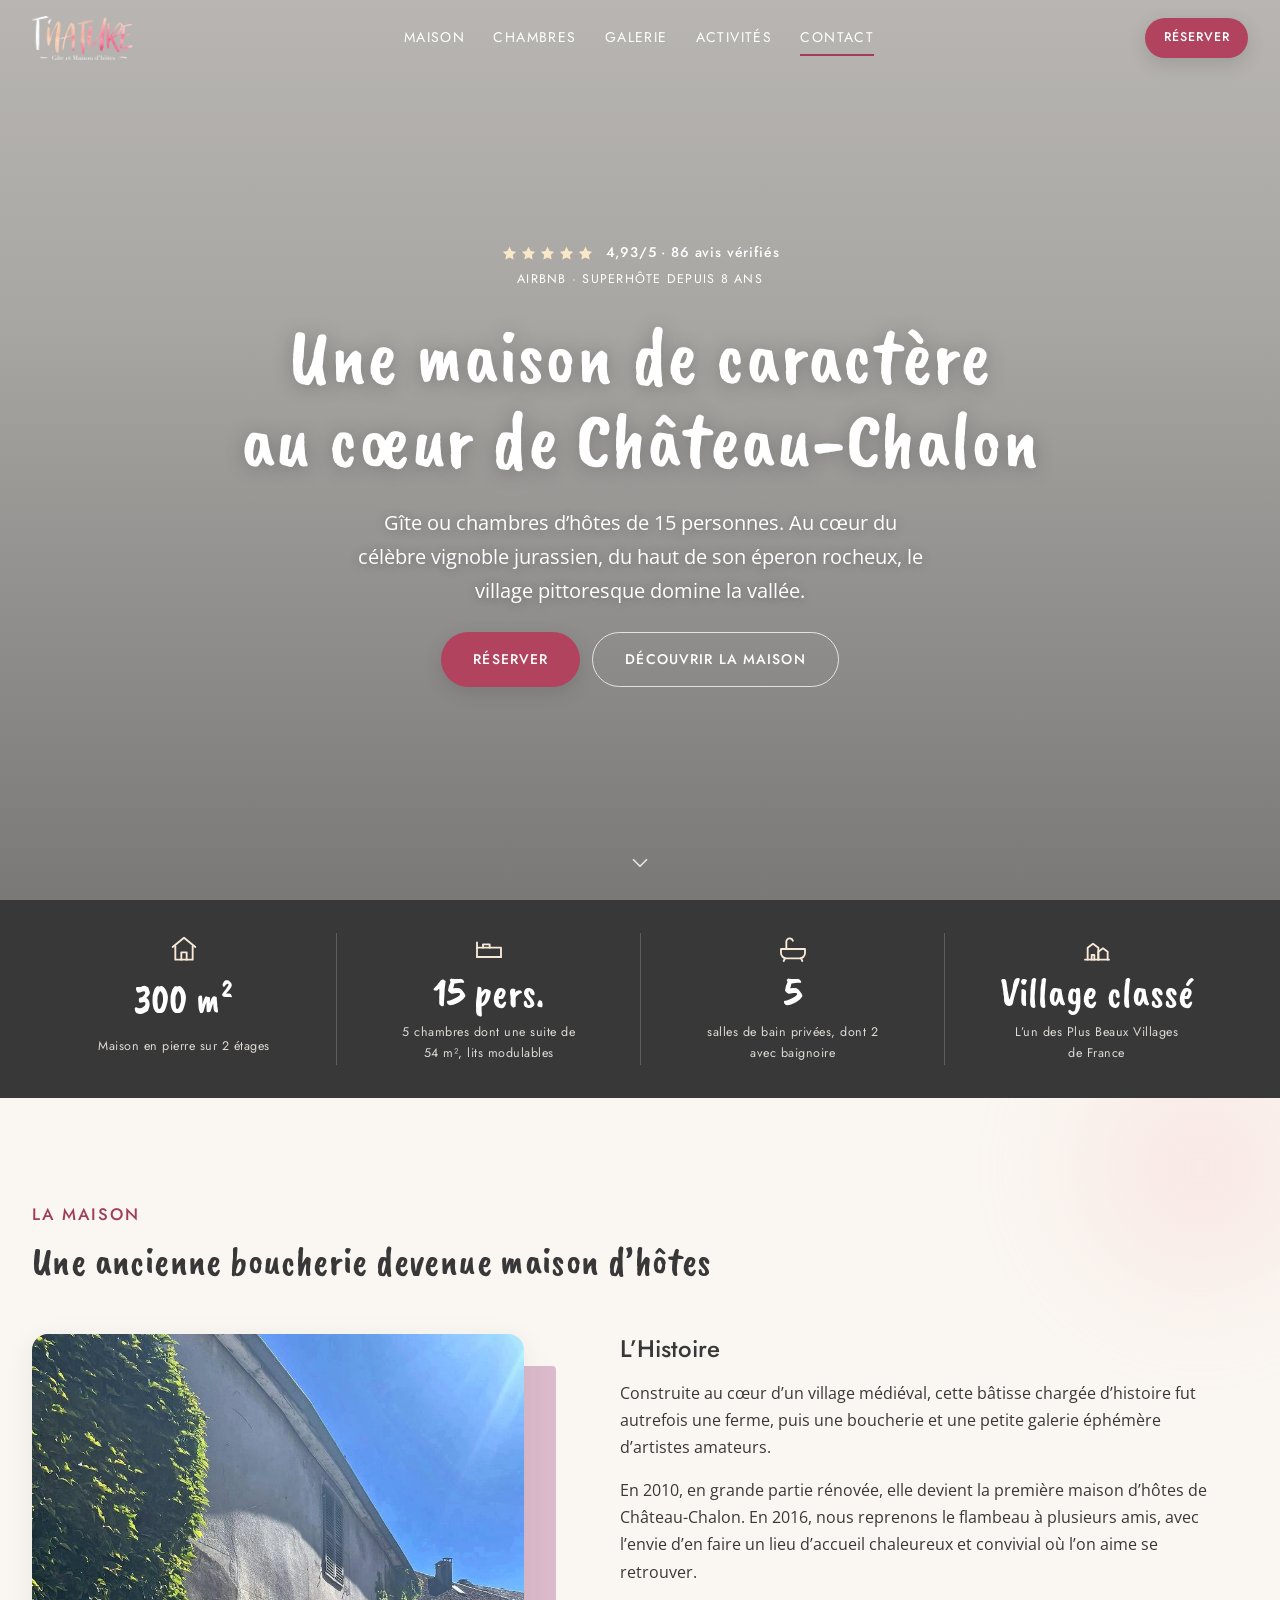
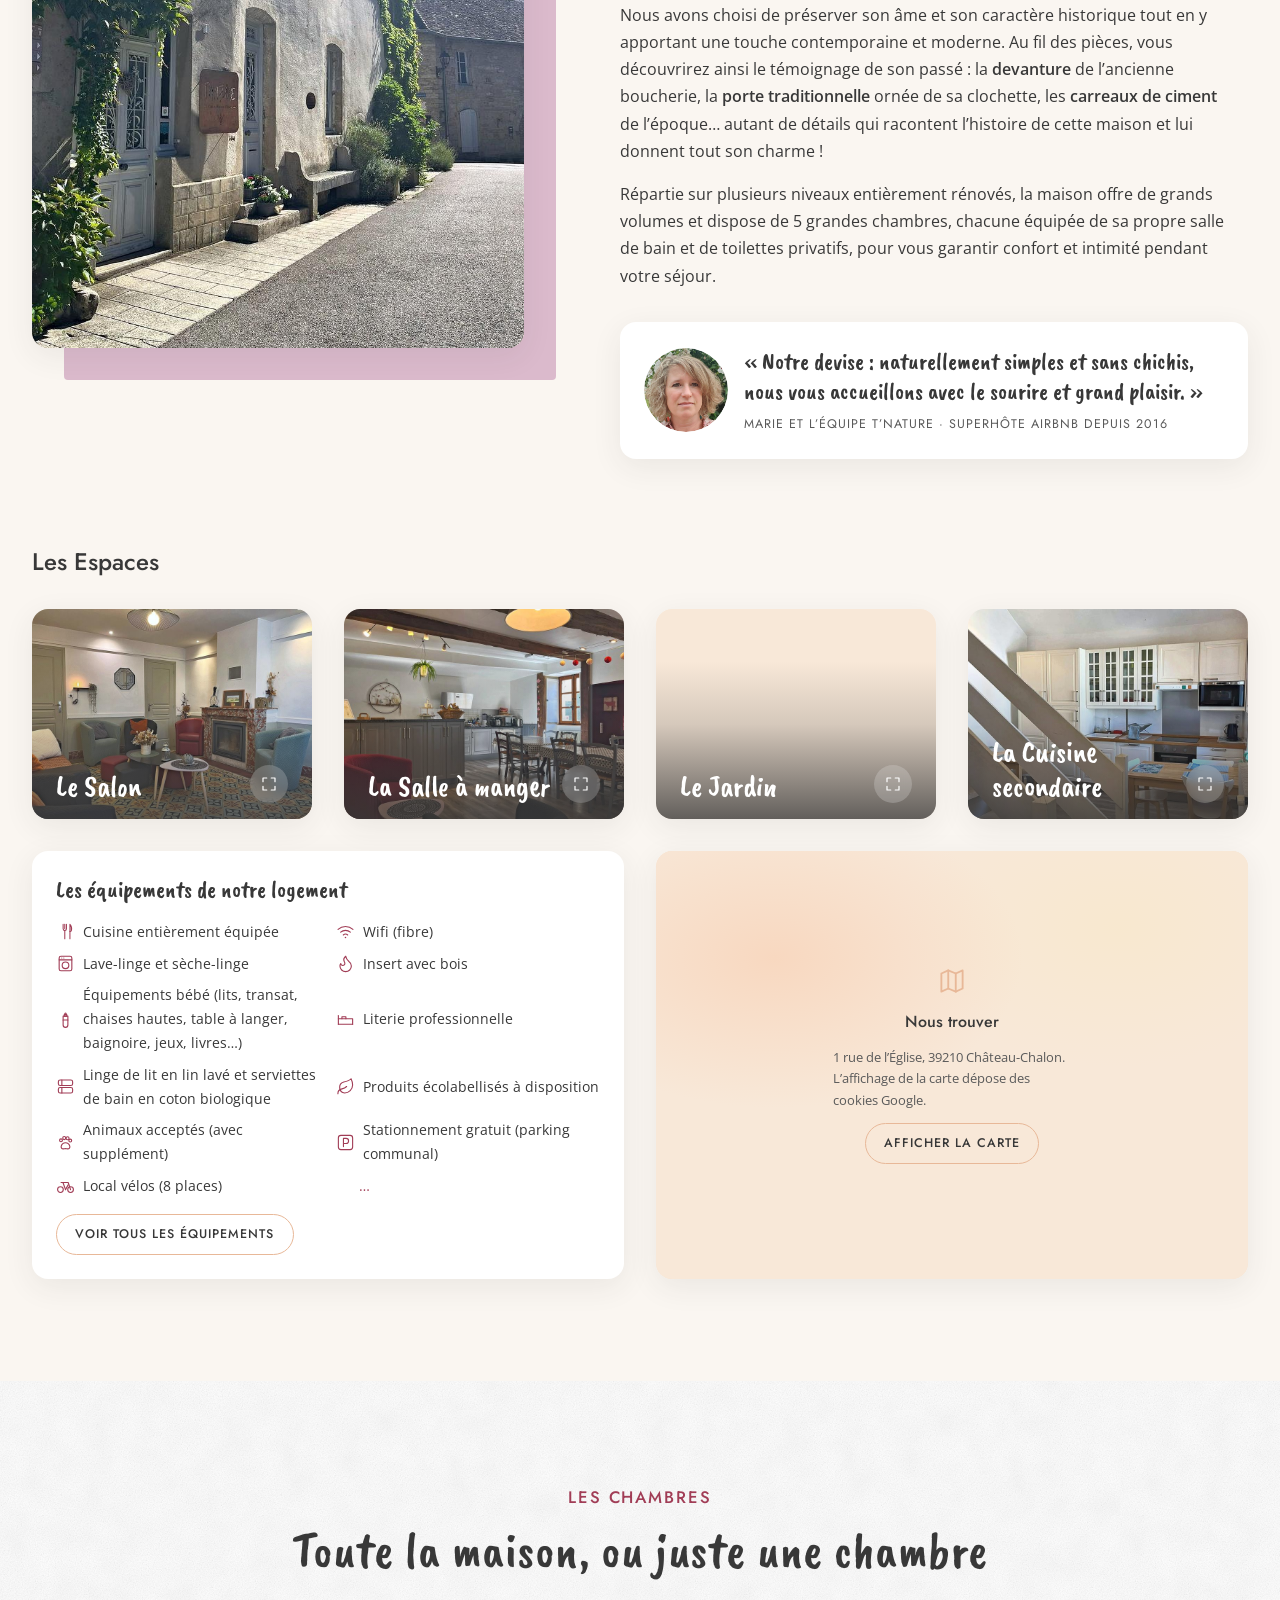
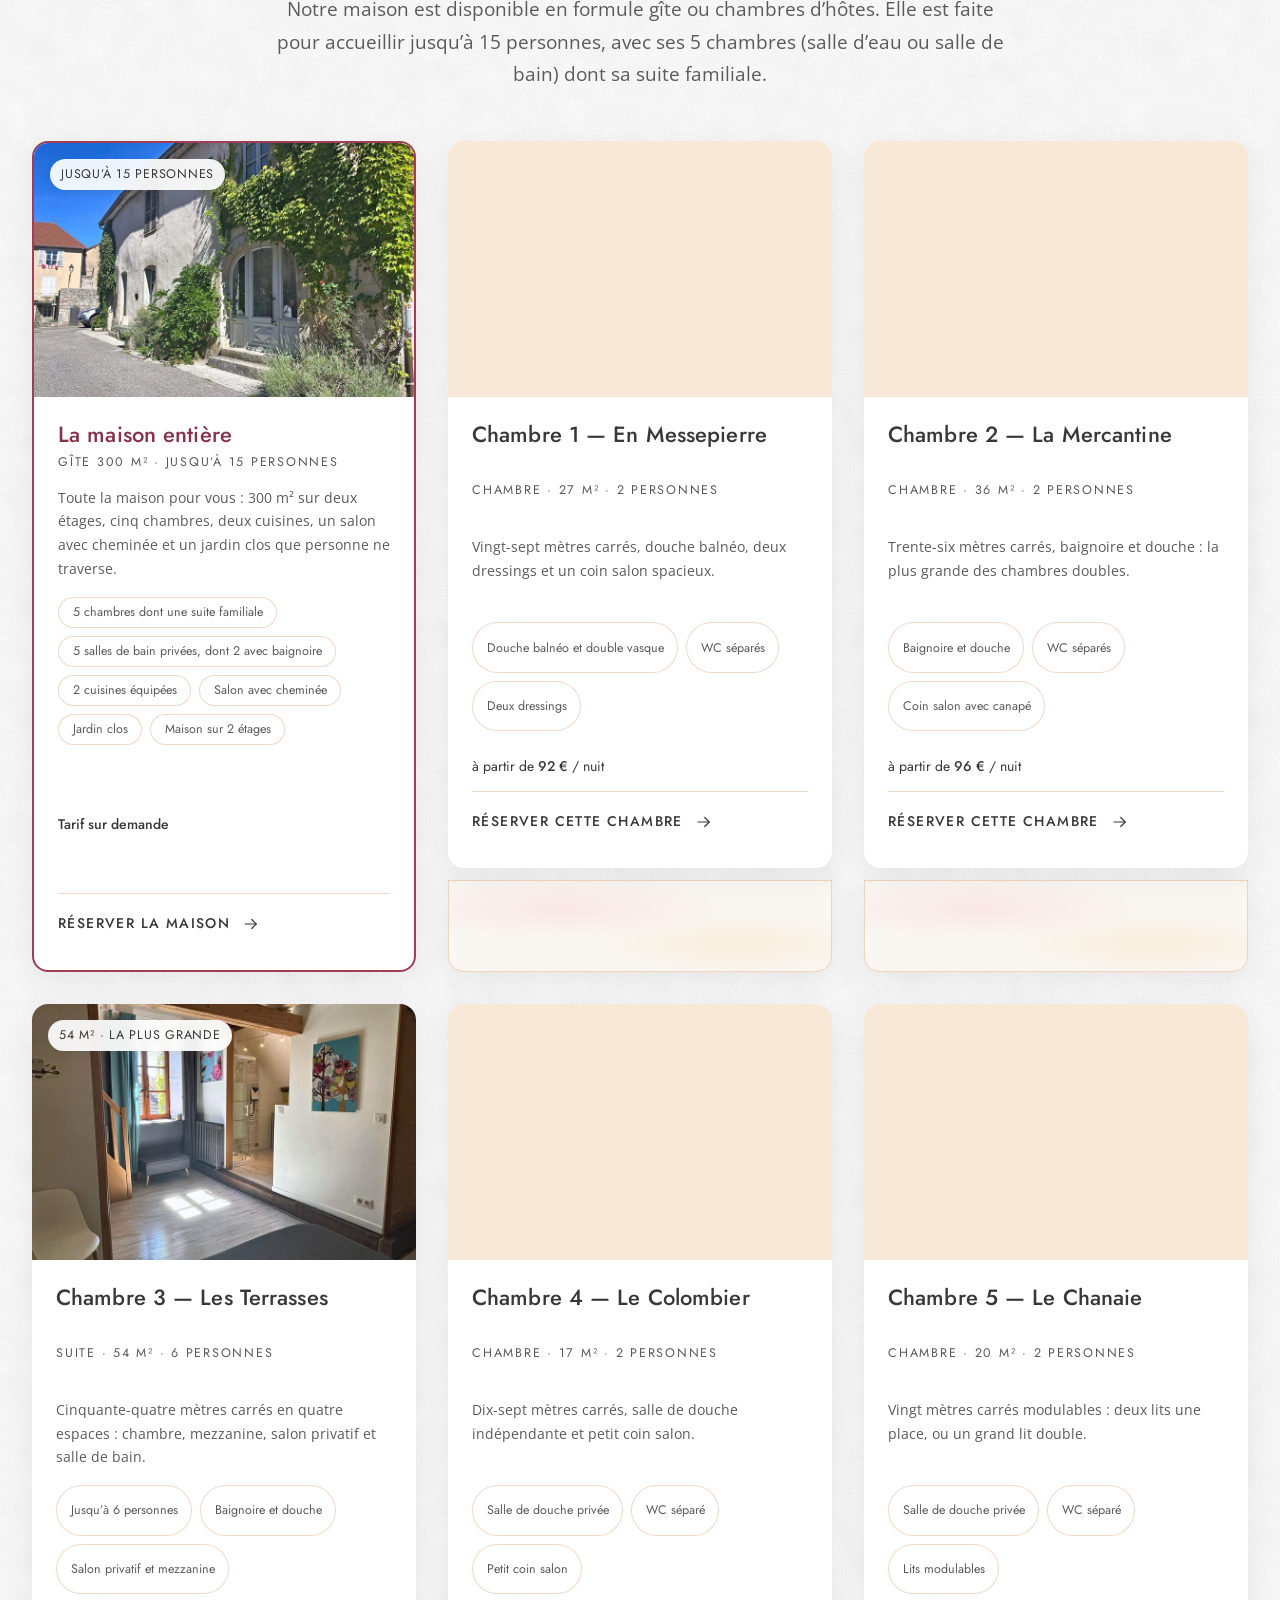
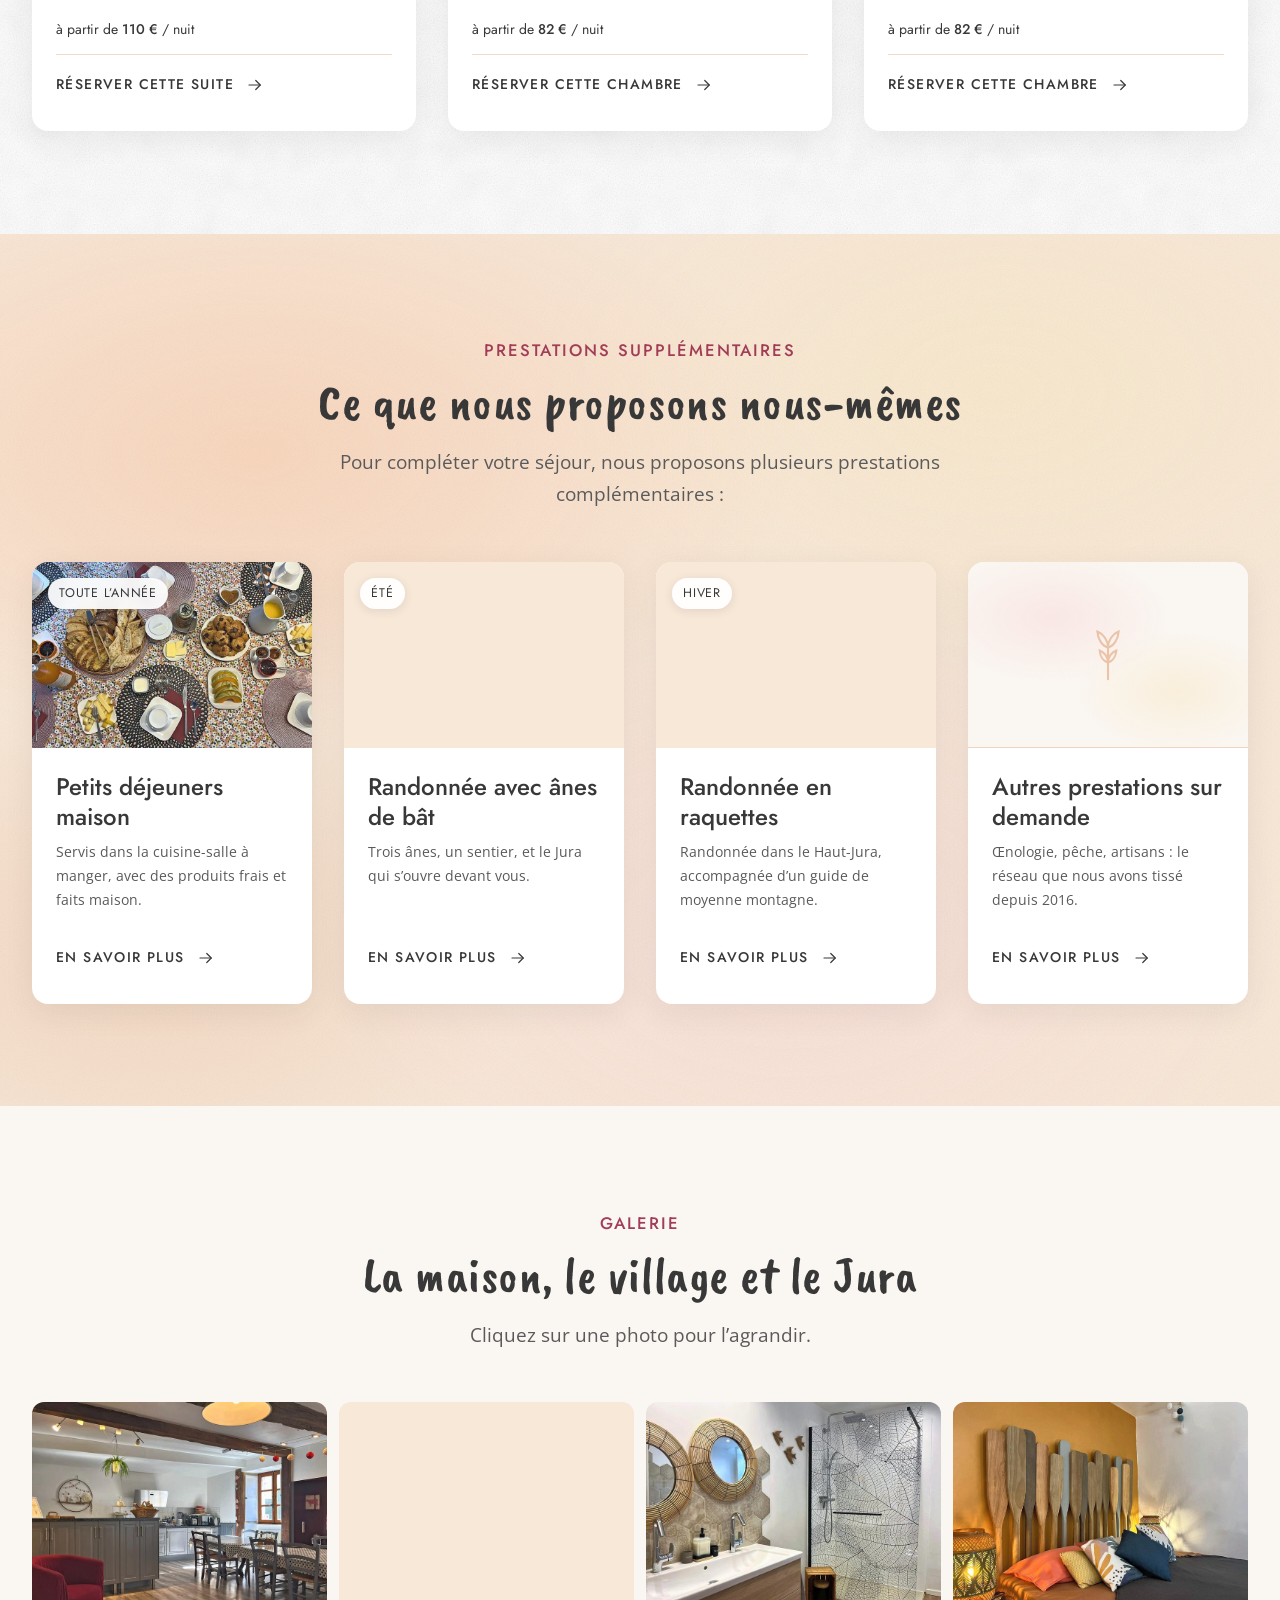
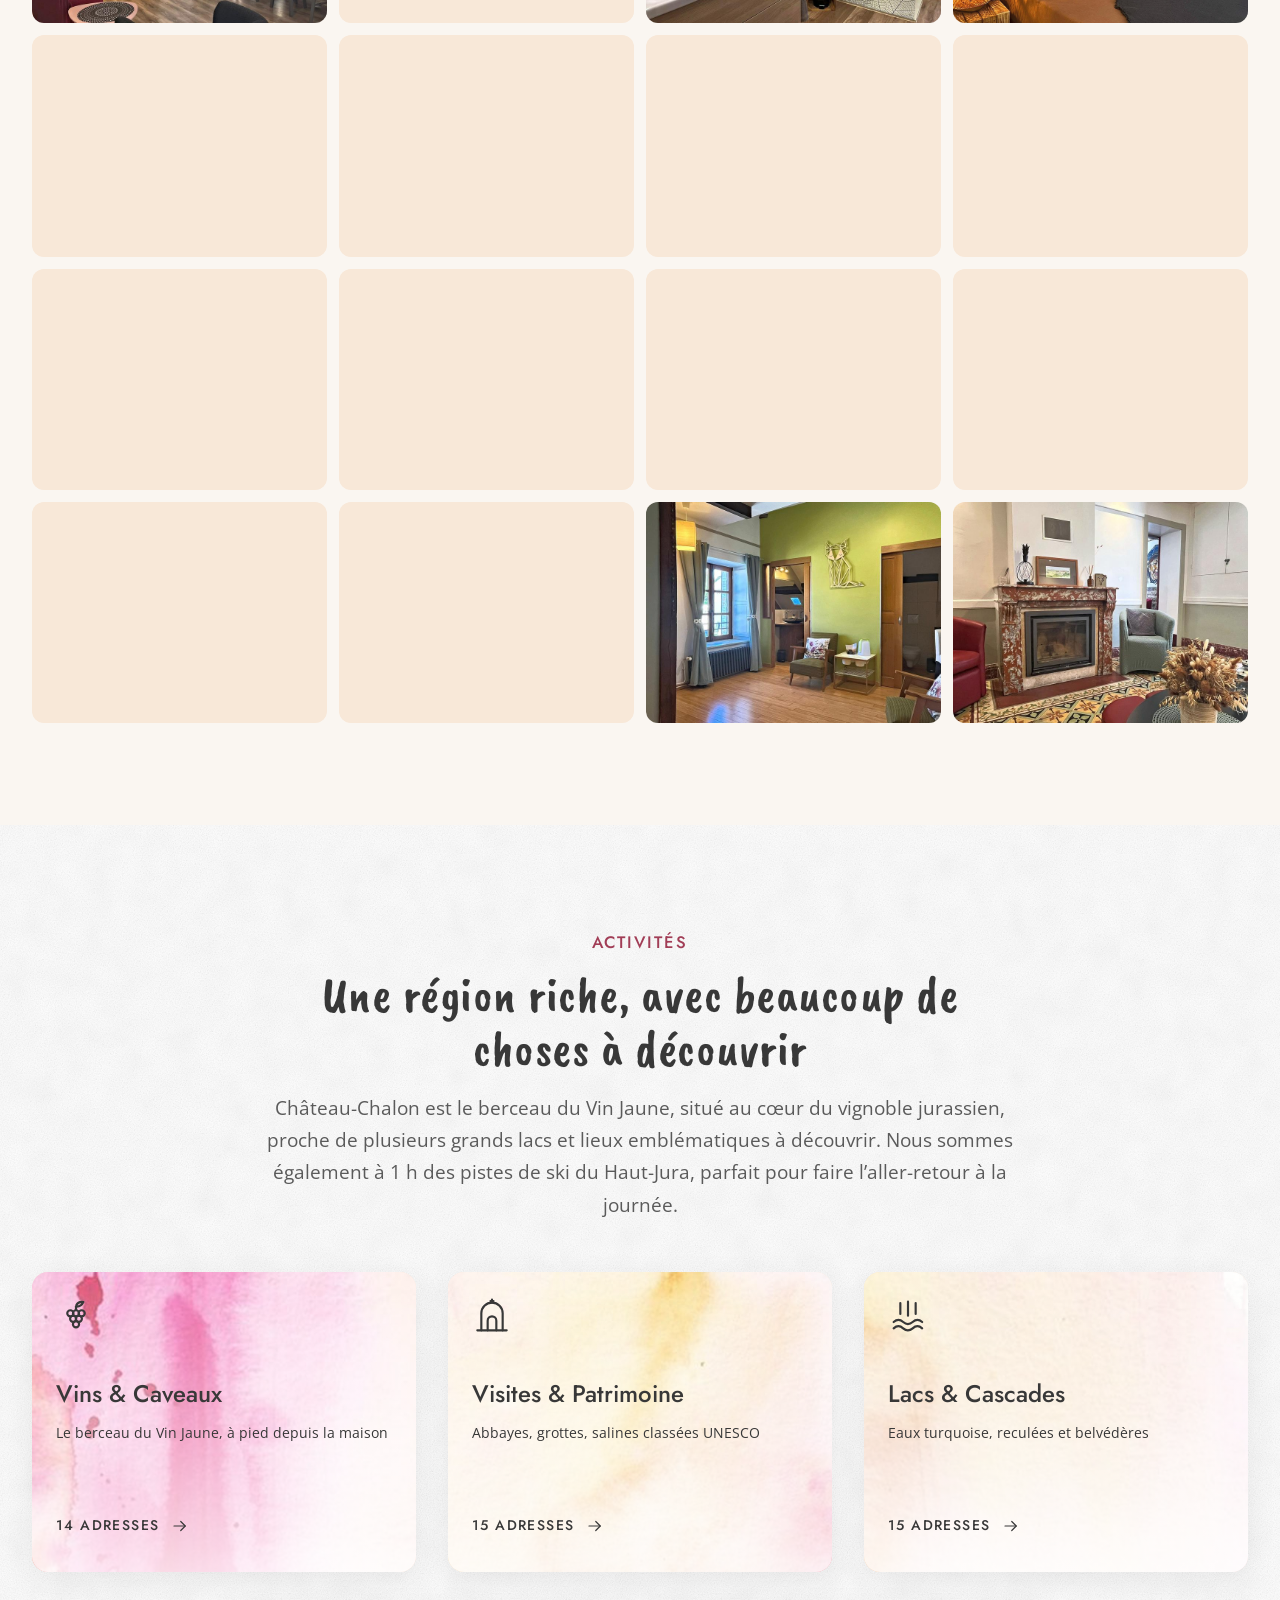
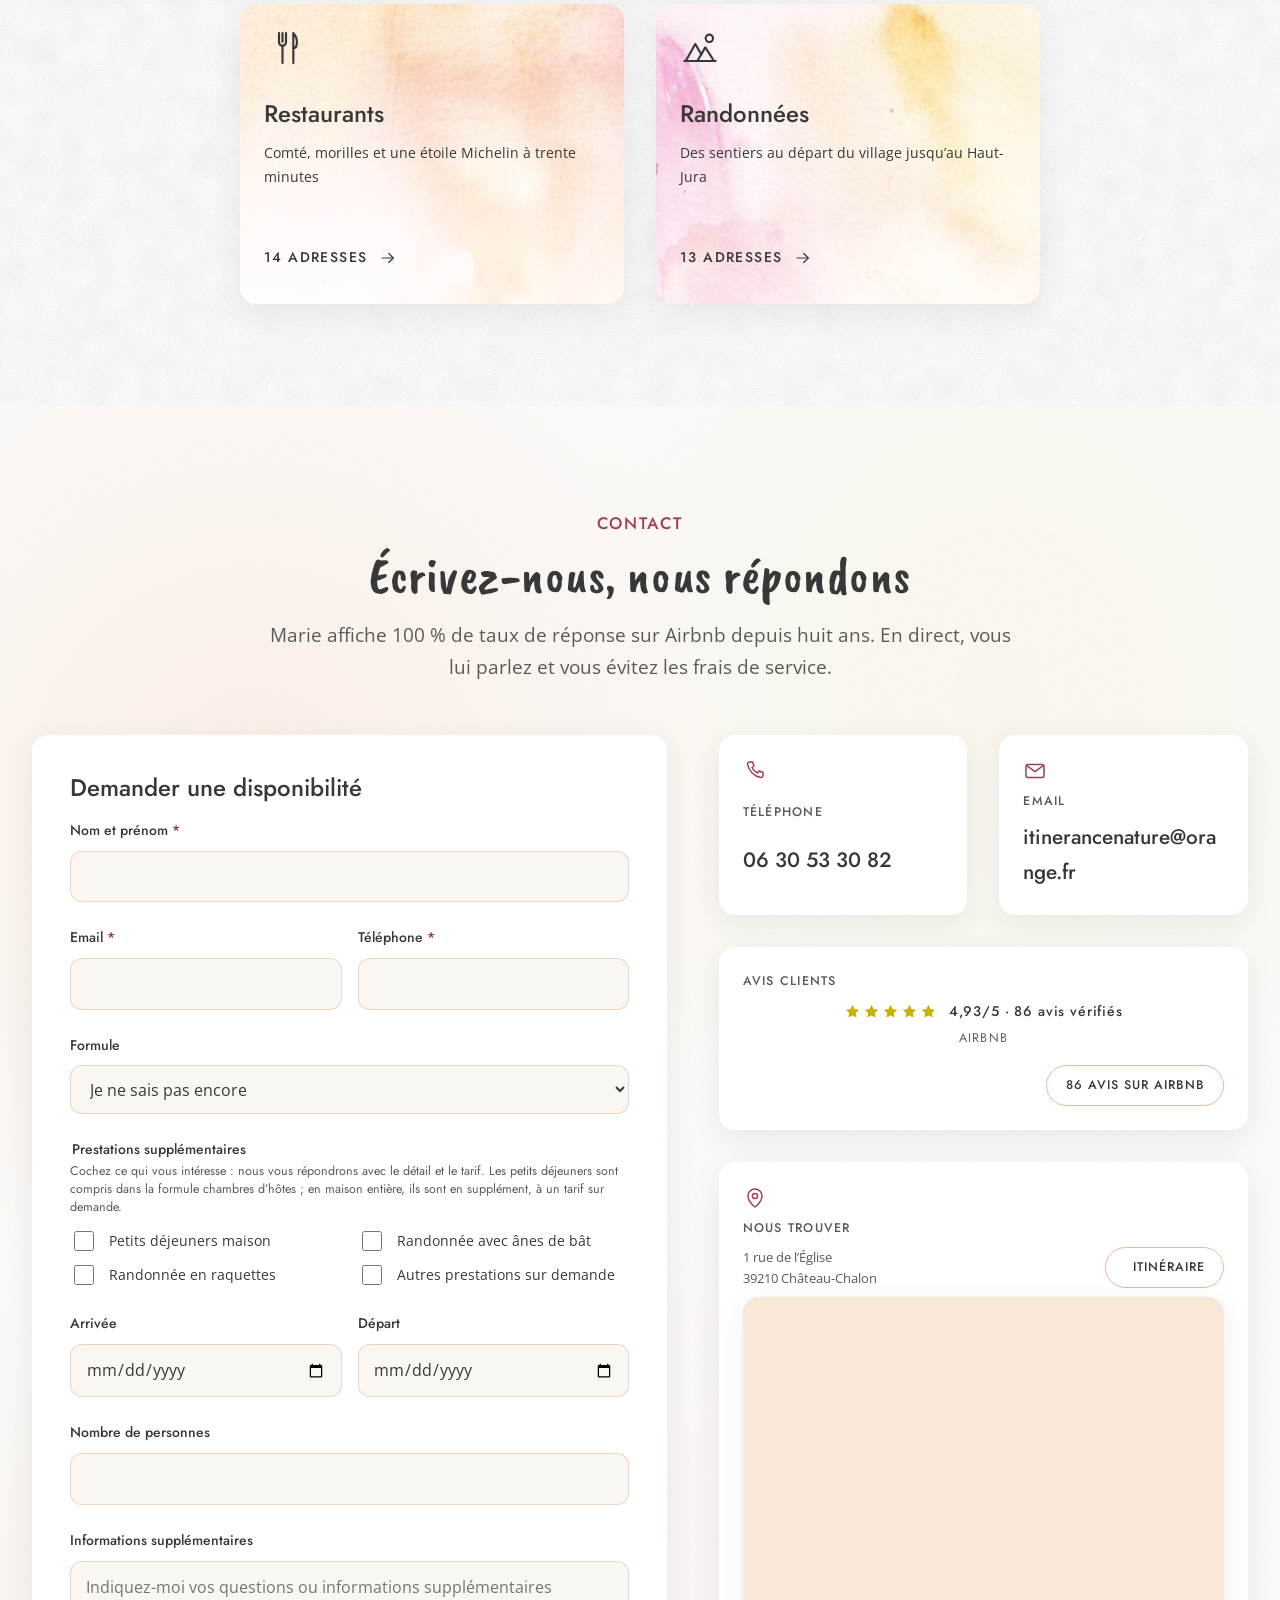
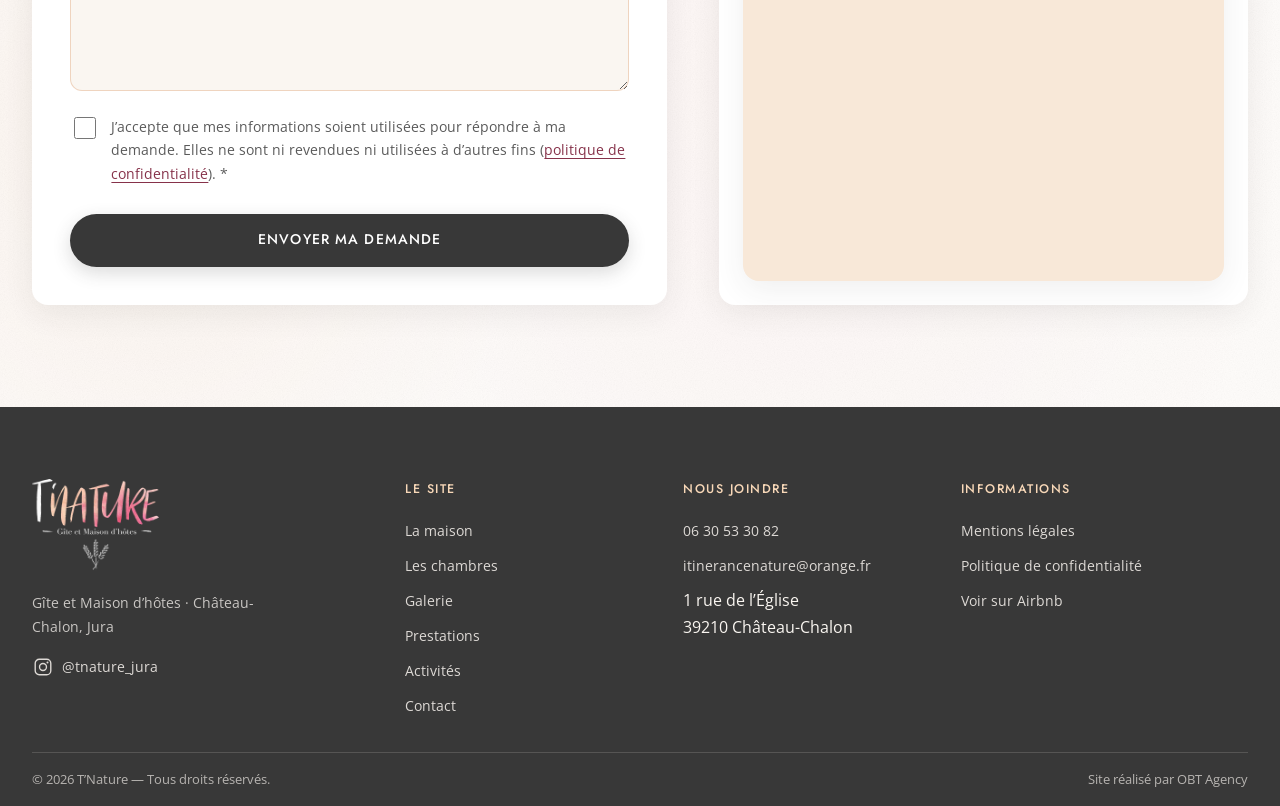
==== commit 930ba83b: "Titre du hero sur deux lignes, et deux textes d'espaces raccourcis Le titre est coupé à la main dans" ====
--- a/index.html
+++ b/index.html
@@ -208,7 +208,7 @@
     <!-- Les avis passent AVANT le titre : c'est le premier argument (brief §4.2) -->
     <div class="avis-badge avis-badge--clair" data-source="Airbnb" data-note="4,93" data-volume="86"><p class="avis-badge__ligne"><span class="avis-badge__etoiles" aria-hidden="true"><svg viewBox="0 0 24 24" fill="currentColor" aria-hidden="true"><path d="M12 2.6l2.9 5.9 6.5.95-4.7 4.6 1.1 6.5L12 17.5l-5.8 3.05 1.1-6.5-4.7-4.6 6.5-.95z"/></svg><svg viewBox="0 0 24 24" fill="currentColor" aria-hidden="true"><path d="M12 2.6l2.9 5.9 6.5.95-4.7 4.6 1.1 6.5L12 17.5l-5.8 3.05 1.1-6.5-4.7-4.6 6.5-.95z"/></svg><svg viewBox="0 0 24 24" fill="currentColor" aria-hidden="true"><path d="M12 2.6l2.9 5.9 6.5.95-4.7 4.6 1.1 6.5L12 17.5l-5.8 3.05 1.1-6.5-4.7-4.6 6.5-.95z"/></svg><svg viewBox="0 0 24 24" fill="currentColor" aria-hidden="true"><path d="M12 2.6l2.9 5.9 6.5.95-4.7 4.6 1.1 6.5L12 17.5l-5.8 3.05 1.1-6.5-4.7-4.6 6.5-.95z"/></svg><svg viewBox="0 0 24 24" fill="currentColor" aria-hidden="true"><path d="M12 2.6l2.9 5.9 6.5.95-4.7 4.6 1.1 6.5L12 17.5l-5.8 3.05 1.1-6.5-4.7-4.6 6.5-.95z"/></svg></span><span class="avis-badge__note">4,93/5 · 86 avis vérifiés</span></p><p class="avis-badge__source">Airbnb · Superhôte depuis 8 ans</p></div>
 
-    <h1 class="hero__titre">Une maison de caractère au cœur de Château-Chalon</h1>
+    <h1 class="hero__titre">Une maison de caractère<br>au cœur de Château-Chalon</h1>
 
     <p class="hero__sous-titre">
       Gîte ou chambres d’hôtes de 15 personnes. Au cœur du célèbre vignoble jurassien,
@@ -848,8 +848,8 @@
 </div>
 
 <div class="modale modale--large" id="modale-salon" role="dialog" aria-modal="true" aria-labelledby="modale-salon-titre"><div class="modale__voile" data-modale-fermer></div><div class="modale__boite"><button type="button" class="modale__fermer" data-modale-fermer aria-label="Fermer"><svg viewBox="0 0 24 24" fill="none" stroke="currentColor" stroke-width="1.7" stroke-linecap="round" aria-hidden="true"><path d="M6 6l12 12M18 6L6 18"/></svg></button><div class="modale__corps"><div class="modale__flux"><div class="modale__media modale__media--gauche modale__media--moitie"><div class="carrousel carrousel--fiche" data-carrousel role="group" aria-roledescription="carrousel" aria-label="Galerie photo" tabindex="0"><div class="carrousel__cadre"><div class="carrousel__piste"><div class="carrousel__vue"><figure class="placeholder-img placeholder-img--photo" style="--ratio: 4/3" data-img-slot="salon-01"><img src="assets/img/salon-01-1400.jpg" srcset="assets/img/salon-01-800.jpg 800w, assets/img/salon-01-1400.jpg 1400w" sizes="(max-width: 820px) 90vw, 45vw" width="1400" height="1050" loading="lazy" decoding="async" alt="Le salon : fauteuils, cheminée de marbre et sols en carreaux de ciment d’époque"></figure></div><div class="carrousel__vue"><figure class="placeholder-img placeholder-img--photo" style="--ratio: 4/3" data-img-slot="salon-02"><img src="assets/img/salon-02-1400.jpg" srcset="assets/img/salon-02-800.jpg 800w, assets/img/salon-02-1400.jpg 1400w" sizes="(max-width: 820px) 90vw, 45vw" width="1400" height="1050" loading="lazy" decoding="async" alt="La cheminée à insert du salon, dans son encadrement de marbre d’origine"></figure></div><div class="carrousel__vue"><figure class="placeholder-img placeholder-img--photo" style="--ratio: 4/3" data-img-slot="salon-03"><img src="assets/img/salon-03-1400.jpg" srcset="assets/img/salon-03-800.jpg 800w, assets/img/salon-03-1400.jpg 1400w" sizes="(max-width: 820px) 90vw, 45vw" width="1400" height="1050" loading="lazy" decoding="async" alt="Le salon vu depuis l’entrée, avec sa fenêtre sur la rue"></figure></div><div class="carrousel__vue"><figure class="placeholder-img placeholder-img--photo placeholder-img--portrait" style="--ratio: 4/3" data-img-slot="salon-04"><span class="photo__fond" aria-hidden="true" style="background-image: url(assets/img/salon-04-800.jpg)"></span><img src="assets/img/salon-04-1400.jpg" srcset="assets/img/salon-04-800.jpg 800w, assets/img/salon-04-1400.jpg 1400w" sizes="(max-width: 820px) 90vw, 45vw" width="1400" height="1866" loading="lazy" decoding="async" alt="L’étagère de jeux de société du salon"></figure></div><div class="carrousel__vue"><figure class="placeholder-img placeholder-img--photo placeholder-img--portrait" style="--ratio: 4/3" data-img-slot="salon-05"><span class="photo__fond" aria-hidden="true" style="background-image: url(assets/img/salon-05-800.jpg)"></span><img src="assets/img/salon-05-1400.jpg" srcset="assets/img/salon-05-800.jpg 800w, assets/img/salon-05-1400.jpg 1400w" sizes="(max-width: 820px) 90vw, 45vw" width="1400" height="1866" loading="lazy" decoding="async" alt="Les jeux et les livres à disposition dans le salon"></figure></div></div><button type="button" class="carrousel__nav carrousel__nav--prec" data-carrousel-prec aria-label="Image précédente"><svg viewBox="0 0 24 24" fill="none" stroke="currentColor" stroke-width="1.7" stroke-linecap="round" stroke-linejoin="round" aria-hidden="true"><path d="M15 5l-7 7 7 7"/></svg></button><button type="button" class="carrousel__nav carrousel__nav--suiv" data-carrousel-suiv aria-label="Image suivante"><svg viewBox="0 0 24 24" fill="none" stroke="currentColor" stroke-width="1.7" stroke-linecap="round" stroke-linejoin="round" aria-hidden="true"><path d="M9 5l7 7-7 7"/></svg></button></div><div class="carrousel__barre"><div class="carrousel__pastilles"></div><p class="carrousel__compteur" aria-live="polite" aria-atomic="true"></p></div><div class="vignettes"><button type="button" class="vignettes__item" data-carrousel-vignette aria-label="Voir l’image 1"><figure class="placeholder-img placeholder-img--photo placeholder-img--vignette" style="--ratio: 4/3" data-img-slot="salon-01"><img src="assets/img/salon-01-1400.jpg" srcset="assets/img/salon-01-800.jpg 800w, assets/img/salon-01-1400.jpg 1400w" sizes="90px" width="1400" height="1050" loading="lazy" decoding="async" alt="Le salon : fauteuils, cheminée de marbre et sols en carreaux de ciment d’époque"></figure></button><button type="button" class="vignettes__item" data-carrousel-vignette aria-label="Voir l’image 2"><figure class="placeholder-img placeholder-img--photo placeholder-img--vignette" style="--ratio: 4/3" data-img-slot="salon-02"><img src="assets/img/salon-02-1400.jpg" srcset="assets/img/salon-02-800.jpg 800w, assets/img/salon-02-1400.jpg 1400w" sizes="90px" width="1400" height="1050" loading="lazy" decoding="async" alt="La cheminée à insert du salon, dans son encadrement de marbre d’origine"></figure></button><button type="button" class="vignettes__item" data-carrousel-vignette aria-label="Voir l’image 3"><figure class="placeholder-img placeholder-img--photo placeholder-img--vignette" style="--ratio: 4/3" data-img-slot="salon-03"><img src="assets/img/salon-03-1400.jpg" srcset="assets/img/salon-03-800.jpg 800w, assets/img/salon-03-1400.jpg 1400w" sizes="90px" width="1400" height="1050" loading="lazy" decoding="async" alt="Le salon vu depuis l’entrée, avec sa fenêtre sur la rue"></figure></button><button type="button" class="vignettes__item" data-carrousel-vignette aria-label="Voir l’image 4"><figure class="placeholder-img placeholder-img--photo placeholder-img--portrait placeholder-img--vignette" style="--ratio: 4/3" data-img-slot="salon-04"><span class="photo__fond" aria-hidden="true" style="background-image: url(assets/img/salon-04-800.jpg)"></span><img src="assets/img/salon-04-1400.jpg" srcset="assets/img/salon-04-800.jpg 800w, assets/img/salon-04-1400.jpg 1400w" sizes="90px" width="1400" height="1866" loading="lazy" decoding="async" alt="L’étagère de jeux de société du salon"></figure></button><button type="button" class="vignettes__item" data-carrousel-vignette aria-label="Voir l’image 5"><figure class="placeholder-img placeholder-img--photo placeholder-img--portrait placeholder-img--vignette" style="--ratio: 4/3" data-img-slot="salon-05"><span class="photo__fond" aria-hidden="true" style="background-image: url(assets/img/salon-05-800.jpg)"></span><img src="assets/img/salon-05-1400.jpg" srcset="assets/img/salon-05-800.jpg 800w, assets/img/salon-05-1400.jpg 1400w" sizes="90px" width="1400" height="1866" loading="lazy" decoding="async" alt="Les jeux et les livres à disposition dans le salon"></figure></button></div></div></div><header class="modale__entete"><h2 class="modale__titre" id="modale-salon-titre">Le Salon</h2><p class="modale__promesse">Le soir, c’est ici que tout le monde finit.</p><p class="modale__meta"><span>Rez-de-chaussée, cheminée en marbre à insert, des espaces ouverts et cosy à la fois.</span></p></header><div class="modale__section"><h3>Ce qui vous attend</h3><ul class="benefices"><li class="benefice"><svg viewBox="0 0 24 24" fill="none" stroke="currentColor" stroke-width="2" stroke-linecap="round" stroke-linejoin="round" aria-hidden="true"><path d="M4 12.5l5 5L20 6.5"/></svg><span><b class="benefice__titre">Une cheminée en marbre à insert</b><span class="benefice__texte">Avec sa réserve de bois à proximité. Elle offre chaleur et convivialité quand les jours raccourcissent.</span></span></li><li class="benefice"><svg viewBox="0 0 24 24" fill="none" stroke="currentColor" stroke-width="2" stroke-linecap="round" stroke-linejoin="round" aria-hidden="true"><path d="M4 12.5l5 5L20 6.5"/></svg><span><b class="benefice__titre">Les carreaux de ciment</b><span class="benefice__texte">Ceux de la ferme, puis de la boucherie du village : ils ont traversé le temps.</span></span></li><li class="benefice"><svg viewBox="0 0 24 24" fill="none" stroke="currentColor" stroke-width="2" stroke-linecap="round" stroke-linejoin="round" aria-hidden="true"><path d="M4 12.5l5 5L20 6.5"/></svg><span><b class="benefice__titre">Connecté à la salle à manger</b><span class="benefice__texte">Au rez-de-chaussée, on passe de l’apéro dans le canapé à la table du repas, sans traverser toute la maison !</span></span></li><li class="benefice"><svg viewBox="0 0 24 24" fill="none" stroke="currentColor" stroke-width="2" stroke-linecap="round" stroke-linejoin="round" aria-hidden="true"><path d="M4 12.5l5 5L20 6.5"/></svg><span><b class="benefice__titre">Pour des soirées interminables</b><span class="benefice__texte">Des jeux sont à votre disposition, et nous vous proposons la location d’un escape game pour ambiancer vos convives !</span></span></li><li class="benefice"><svg viewBox="0 0 24 24" fill="none" stroke="currentColor" stroke-width="2" stroke-linecap="round" stroke-linejoin="round" aria-hidden="true"><path d="M4 12.5l5 5L20 6.5"/></svg><span><b class="benefice__titre">Des WC au rez-de-chaussée</b><span class="benefice__texte">Ajoutés pour vous éviter de remonter dans les chambres.</span></span></li></ul></div><div class="modale__section modale__section--sous-media"><h3>En quelques mots</h3><div class="modale__texte"><p>Cet espace est le cœur battant de la maison, le point de ralliement : il est chaleureux en hiver et reste frais l’été, de par sa situation au-dessus de la cave voûtée.</p></div></div></div></div><div class="modale__cta"><div class="modale__cta-boutons"><button type="button" class="btn btn--primaire" data-vers-formulaire>Demander une disponibilité</button></div><p class="modale__cta-note">Réponse sous 24 h · 100 % de taux de réponse sur Airbnb depuis huit ans · en direct, sans frais de service</p></div></div></div>
-<div class="modale modale--large" id="modale-cuisine" role="dialog" aria-modal="true" aria-labelledby="modale-cuisine-titre"><div class="modale__voile" data-modale-fermer></div><div class="modale__boite"><button type="button" class="modale__fermer" data-modale-fermer aria-label="Fermer"><svg viewBox="0 0 24 24" fill="none" stroke="currentColor" stroke-width="1.7" stroke-linecap="round" aria-hidden="true"><path d="M6 6l12 12M18 6L6 18"/></svg></button><div class="modale__corps"><div class="modale__flux"><div class="modale__media modale__media--gauche modale__media--moitie"><div class="carrousel carrousel--fiche" data-carrousel role="group" aria-roledescription="carrousel" aria-label="Galerie photo" tabindex="0"><div class="carrousel__cadre"><div class="carrousel__piste"><div class="carrousel__vue"><figure class="placeholder-img placeholder-img--photo" style="--ratio: 4/3" data-img-slot="cuisine-01"><img src="assets/img/cuisine-01-1400.jpg" srcset="assets/img/cuisine-01-800.jpg 800w, assets/img/cuisine-01-1400.jpg 1400w" sizes="(max-width: 820px) 90vw, 45vw" width="1400" height="1050" loading="lazy" decoding="async" alt="La grande cuisine-salle à manger et sa table pour quinze"></figure></div><div class="carrousel__vue"><figure class="placeholder-img placeholder-img--photo" style="--ratio: 4/3" data-img-slot="cuisine-02"><img src="assets/img/cuisine-02-1400.jpg" srcset="assets/img/cuisine-02-800.jpg 800w, assets/img/cuisine-02-1400.jpg 1400w" sizes="(max-width: 820px) 90vw, 45vw" width="1400" height="1050" loading="lazy" decoding="async" alt="Le plan de travail de la cuisine, sa hotte et son four"></figure></div><div class="carrousel__vue"><figure class="placeholder-img placeholder-img--photo" style="--ratio: 4/3" data-img-slot="cuisine-03"><img src="assets/img/cuisine-03-1400.jpg" srcset="assets/img/cuisine-03-800.jpg 800w, assets/img/cuisine-03-1400.jpg 1400w" sizes="(max-width: 820px) 90vw, 45vw" width="1400" height="1050" loading="lazy" decoding="async" alt="La table dressée devant la fenêtre à rideaux de dentelle"></figure></div><div class="carrousel__vue"><figure class="placeholder-img placeholder-img--photo" style="--ratio: 4/3" data-img-slot="cuisine-04"><img src="assets/img/cuisine-04-1400.jpg" srcset="assets/img/cuisine-04-800.jpg 800w, assets/img/cuisine-04-1400.jpg 1400w" sizes="(max-width: 820px) 90vw, 45vw" width="1400" height="1050" loading="lazy" decoding="async" alt="La grande table de la salle à manger, sous les poutres et le mur de pierre"></figure></div></div><button type="button" class="carrousel__nav carrousel__nav--prec" data-carrousel-prec aria-label="Image précédente"><svg viewBox="0 0 24 24" fill="none" stroke="currentColor" stroke-width="1.7" stroke-linecap="round" stroke-linejoin="round" aria-hidden="true"><path d="M15 5l-7 7 7 7"/></svg></button><button type="button" class="carrousel__nav carrousel__nav--suiv" data-carrousel-suiv aria-label="Image suivante"><svg viewBox="0 0 24 24" fill="none" stroke="currentColor" stroke-width="1.7" stroke-linecap="round" stroke-linejoin="round" aria-hidden="true"><path d="M9 5l7 7-7 7"/></svg></button></div><div class="carrousel__barre"><div class="carrousel__pastilles"></div><p class="carrousel__compteur" aria-live="polite" aria-atomic="true"></p></div><div class="vignettes"><button type="button" class="vignettes__item" data-carrousel-vignette aria-label="Voir l’image 1"><figure class="placeholder-img placeholder-img--photo placeholder-img--vignette" style="--ratio: 4/3" data-img-slot="cuisine-01"><img src="assets/img/cuisine-01-1400.jpg" srcset="assets/img/cuisine-01-800.jpg 800w, assets/img/cuisine-01-1400.jpg 1400w" sizes="90px" width="1400" height="1050" loading="lazy" decoding="async" alt="La grande cuisine-salle à manger et sa table pour quinze"></figure></button><button type="button" class="vignettes__item" data-carrousel-vignette aria-label="Voir l’image 2"><figure class="placeholder-img placeholder-img--photo placeholder-img--vignette" style="--ratio: 4/3" data-img-slot="cuisine-02"><img src="assets/img/cuisine-02-1400.jpg" srcset="assets/img/cuisine-02-800.jpg 800w, assets/img/cuisine-02-1400.jpg 1400w" sizes="90px" width="1400" height="1050" loading="lazy" decoding="async" alt="Le plan de travail de la cuisine, sa hotte et son four"></figure></button><button type="button" class="vignettes__item" data-carrousel-vignette aria-label="Voir l’image 3"><figure class="placeholder-img placeholder-img--photo placeholder-img--vignette" style="--ratio: 4/3" data-img-slot="cuisine-03"><img src="assets/img/cuisine-03-1400.jpg" srcset="assets/img/cuisine-03-800.jpg 800w, assets/img/cuisine-03-1400.jpg 1400w" sizes="90px" width="1400" height="1050" loading="lazy" decoding="async" alt="La table dressée devant la fenêtre à rideaux de dentelle"></figure></button><button type="button" class="vignettes__item" data-carrousel-vignette aria-label="Voir l’image 4"><figure class="placeholder-img placeholder-img--photo placeholder-img--vignette" style="--ratio: 4/3" data-img-slot="cuisine-04"><img src="assets/img/cuisine-04-1400.jpg" srcset="assets/img/cuisine-04-800.jpg 800w, assets/img/cuisine-04-1400.jpg 1400w" sizes="90px" width="1400" height="1050" loading="lazy" decoding="async" alt="La grande table de la salle à manger, sous les poutres et le mur de pierre"></figure></button></div></div></div><header class="modale__entete"><h2 class="modale__titre" id="modale-cuisine-titre">La Salle à manger</h2><p class="modale__promesse">Spacieuse et lumineuse, cette pièce qui était la partie boutique de la boucherie vous permet de vous retrouver autour d’une grande tablée, en famille ou entre amis.</p><p class="modale__meta"><span>Ancienne boutique de la boucherie, au rez-de-chaussée : cuisine équipée et grande tablée.</span></p></header><div class="modale__section"><h3>Ce qui vous attend</h3><ul class="benefices"><li class="benefice"><svg viewBox="0 0 24 24" fill="none" stroke="currentColor" stroke-width="2" stroke-linecap="round" stroke-linejoin="round" aria-hidden="true"><path d="M4 12.5l5 5L20 6.5"/></svg><span><b class="benefice__titre">Une cuisine entièrement équipée</b><span class="benefice__texte">Deux réfrigérateurs, lave-vaisselle, four, plaque vitrocéramique, micro-ondes, robots blender-mixeur, grille-pain, cafetières à dosettes et à filtre, appareils à raclette, à fondue, pierrade, crêpières… des équipements proportionnés à la taille de votre groupe.</span></span></li><li class="benefice"><svg viewBox="0 0 24 24" fill="none" stroke="currentColor" stroke-width="2" stroke-linecap="round" stroke-linejoin="round" aria-hidden="true"><path d="M4 12.5l5 5L20 6.5"/></svg><span><b class="benefice__titre">Un espace ouvert</b><span class="benefice__texte">Ceux qui cuisinent peuvent profiter de la présence des autres.</span></span></li><li class="benefice"><svg viewBox="0 0 24 24" fill="none" stroke="currentColor" stroke-width="2" stroke-linecap="round" stroke-linejoin="round" aria-hidden="true"><path d="M4 12.5l5 5L20 6.5"/></svg><span><b class="benefice__titre">Au rez-de-chaussée</b><span class="benefice__texte">L’endroit où vous passez le plus de temps est bien la pièce de vie : elle doit être la plus agréable possible. Lumineuse, elle donne accès à la rue piétonne par sa grande baie vitrée.</span></span></li><li class="benefice"><svg viewBox="0 0 24 24" fill="none" stroke="currentColor" stroke-width="2" stroke-linecap="round" stroke-linejoin="round" aria-hidden="true"><path d="M4 12.5l5 5L20 6.5"/></svg><span><b class="benefice__titre">En formule chambres d’hôtes</b><span class="benefice__texte">Elle devient la grande tablée des petits déjeuners ou de la table d’hôtes.</span></span></li></ul></div><div class="modale__section modale__section--sous-media"><h3>En quelques mots</h3><div class="modale__texte"><p>Cette grande pièce en pierre chargée d’histoire reste fraîche l’été et chaleureuse l’hiver, par ses différentes expositions sud-ouest. Elle est pensée pour votre groupe de 15 personnes.</p></div></div></div></div><div class="modale__cta"><div class="modale__cta-boutons"><button type="button" class="btn btn--primaire" data-vers-formulaire>Demander une disponibilité</button></div><p class="modale__cta-note">Réponse sous 24 h · 100 % de taux de réponse sur Airbnb depuis huit ans · en direct, sans frais de service</p></div></div></div>
-<div class="modale modale--large" id="modale-jardin" role="dialog" aria-modal="true" aria-labelledby="modale-jardin-titre"><div class="modale__voile" data-modale-fermer></div><div class="modale__boite"><button type="button" class="modale__fermer" data-modale-fermer aria-label="Fermer"><svg viewBox="0 0 24 24" fill="none" stroke="currentColor" stroke-width="1.7" stroke-linecap="round" aria-hidden="true"><path d="M6 6l12 12M18 6L6 18"/></svg></button><div class="modale__corps"><div class="modale__flux"><div class="modale__media modale__media--gauche modale__media--moitie"><div class="carrousel carrousel--fiche" data-carrousel role="group" aria-roledescription="carrousel" aria-label="Galerie photo" tabindex="0"><div class="carrousel__cadre"><div class="carrousel__piste"><div class="carrousel__vue"><figure class="placeholder-img placeholder-img--photo" style="--ratio: 4/3" data-img-slot="jardin-01"><img src="assets/img/hero-03-1599.jpg" srcset="assets/img/hero-03-1000.jpg 1000w, assets/img/hero-03-1599.jpg 1599w" sizes="(max-width: 820px) 90vw, 45vw" width="1599" height="899" loading="lazy" decoding="async" alt="Le jardin clos, ses massifs et ses transats, avec la vue dégagée sur la reculée"></figure></div><div class="carrousel__vue"><figure class="placeholder-img placeholder-img--photo placeholder-img--portrait" style="--ratio: 4/3" data-img-slot="jardin-02"><span class="photo__fond" aria-hidden="true" style="background-image: url(assets/img/jardin-01-800.jpg)"></span><img src="assets/img/jardin-01-1200.jpg" srcset="assets/img/jardin-01-800.jpg 800w, assets/img/jardin-01-1200.jpg 1200w" sizes="(max-width: 820px) 90vw, 45vw" width="1200" height="1600" loading="lazy" decoding="async" alt="La table de jardin sous les arbres, guirlandes et fanions"></figure></div><div class="carrousel__vue"><figure class="placeholder-img placeholder-img--photo placeholder-img--portrait" style="--ratio: 4/3" data-img-slot="jardin-03"><span class="photo__fond" aria-hidden="true" style="background-image: url(assets/img/jardin-02-800.jpg)"></span><img src="assets/img/jardin-02-1200.jpg" srcset="assets/img/jardin-02-800.jpg 800w, assets/img/jardin-02-1200.jpg 1200w" sizes="(max-width: 820px) 90vw, 45vw" width="1200" height="1600" loading="lazy" decoding="async" alt="L’alignement de transats sur les copeaux de bois, au milieu des massifs"></figure></div><div class="carrousel__vue"><figure class="placeholder-img placeholder-img--photo placeholder-img--portrait" style="--ratio: 4/3" data-img-slot="jardin-04"><span class="photo__fond" aria-hidden="true" style="background-image: url(assets/img/hero-mobile-03-1000.jpg)"></span><img src="assets/img/hero-mobile-03-1200.jpg" srcset="assets/img/hero-mobile-03-1000.jpg 1000w, assets/img/hero-mobile-03-1200.jpg 1200w" sizes="(max-width: 820px) 90vw, 45vw" width="1200" height="1600" loading="lazy" decoding="async" alt="Un coin du jardin planté, à l’ombre du grand arbre"></figure></div><div class="carrousel__vue"><figure class="placeholder-img placeholder-img--photo placeholder-img--portrait" style="--ratio: 4/3" data-img-slot="jardin-05"><span class="photo__fond" aria-hidden="true" style="background-image: url(assets/img/jardin-03-800.jpg)"></span><img src="assets/img/jardin-03-1200.jpg" srcset="assets/img/jardin-03-800.jpg 800w, assets/img/jardin-03-1200.jpg 1200w" sizes="(max-width: 820px) 90vw, 45vw" width="1200" height="1600" loading="lazy" decoding="async" alt="La table et les sièges à l’ombre, au fond du jardin"></figure></div><div class="carrousel__vue"><figure class="placeholder-img placeholder-img--photo placeholder-img--portrait" style="--ratio: 4/3" data-img-slot="jardin-06"><span class="photo__fond" aria-hidden="true" style="background-image: url(assets/img/jardin-04-800.jpg)"></span><img src="assets/img/jardin-04-1123.jpg" srcset="assets/img/jardin-04-800.jpg 800w, assets/img/jardin-04-1123.jpg 1123w" sizes="(max-width: 820px) 90vw, 45vw" width="1123" height="1497" loading="lazy" decoding="async" alt="La table en pierre du jardin et la vue sur la reculée de Baume-les-Messieurs"></figure></div></div><button type="button" class="carrousel__nav carrousel__nav--prec" data-carrousel-prec aria-label="Image précédente"><svg viewBox="0 0 24 24" fill="none" stroke="currentColor" stroke-width="1.7" stroke-linecap="round" stroke-linejoin="round" aria-hidden="true"><path d="M15 5l-7 7 7 7"/></svg></button><button type="button" class="carrousel__nav carrousel__nav--suiv" data-carrousel-suiv aria-label="Image suivante"><svg viewBox="0 0 24 24" fill="none" stroke="currentColor" stroke-width="1.7" stroke-linecap="round" stroke-linejoin="round" aria-hidden="true"><path d="M9 5l7 7-7 7"/></svg></button></div><div class="carrousel__barre"><div class="carrousel__pastilles"></div><p class="carrousel__compteur" aria-live="polite" aria-atomic="true"></p></div><div class="vignettes"><button type="button" class="vignettes__item" data-carrousel-vignette aria-label="Voir l’image 1"><figure class="placeholder-img placeholder-img--photo placeholder-img--vignette" style="--ratio: 4/3" data-img-slot="jardin-01"><img src="assets/img/hero-03-1599.jpg" srcset="assets/img/hero-03-1000.jpg 1000w, assets/img/hero-03-1599.jpg 1599w" sizes="90px" width="1599" height="899" loading="lazy" decoding="async" alt="Le jardin clos, ses massifs et ses transats, avec la vue dégagée sur la reculée"></figure></button><button type="button" class="vignettes__item" data-carrousel-vignette aria-label="Voir l’image 2"><figure class="placeholder-img placeholder-img--photo placeholder-img--portrait placeholder-img--vignette" style="--ratio: 4/3" data-img-slot="jardin-02"><span class="photo__fond" aria-hidden="true" style="background-image: url(assets/img/jardin-01-800.jpg)"></span><img src="assets/img/jardin-01-1200.jpg" srcset="assets/img/jardin-01-800.jpg 800w, assets/img/jardin-01-1200.jpg 1200w" sizes="90px" width="1200" height="1600" loading="lazy" decoding="async" alt="La table de jardin sous les arbres, guirlandes et fanions"></figure></button><button type="button" class="vignettes__item" data-carrousel-vignette aria-label="Voir l’image 3"><figure class="placeholder-img placeholder-img--photo placeholder-img--portrait placeholder-img--vignette" style="--ratio: 4/3" data-img-slot="jardin-03"><span class="photo__fond" aria-hidden="true" style="background-image: url(assets/img/jardin-02-800.jpg)"></span><img src="assets/img/jardin-02-1200.jpg" srcset="assets/img/jardin-02-800.jpg 800w, assets/img/jardin-02-1200.jpg 1200w" sizes="90px" width="1200" height="1600" loading="lazy" decoding="async" alt="L’alignement de transats sur les copeaux de bois, au milieu des massifs"></figure></button><button type="button" class="vignettes__item" data-carrousel-vignette aria-label="Voir l’image 4"><figure class="placeholder-img placeholder-img--photo placeholder-img--portrait placeholder-img--vignette" style="--ratio: 4/3" data-img-slot="jardin-04"><span class="photo__fond" aria-hidden="true" style="background-image: url(assets/img/hero-mobile-03-1000.jpg)"></span><img src="assets/img/hero-mobile-03-1200.jpg" srcset="assets/img/hero-mobile-03-1000.jpg 1000w, assets/img/hero-mobile-03-1200.jpg 1200w" sizes="90px" width="1200" height="1600" loading="lazy" decoding="async" alt="Un coin du jardin planté, à l’ombre du grand arbre"></figure></button><button type="button" class="vignettes__item" data-carrousel-vignette aria-label="Voir l’image 5"><figure class="placeholder-img placeholder-img--photo placeholder-img--portrait placeholder-img--vignette" style="--ratio: 4/3" data-img-slot="jardin-05"><span class="photo__fond" aria-hidden="true" style="background-image: url(assets/img/jardin-03-800.jpg)"></span><img src="assets/img/jardin-03-1200.jpg" srcset="assets/img/jardin-03-800.jpg 800w, assets/img/jardin-03-1200.jpg 1200w" sizes="90px" width="1200" height="1600" loading="lazy" decoding="async" alt="La table et les sièges à l’ombre, au fond du jardin"></figure></button><button type="button" class="vignettes__item" data-carrousel-vignette aria-label="Voir l’image 6"><figure class="placeholder-img placeholder-img--photo placeholder-img--portrait placeholder-img--vignette" style="--ratio: 4/3" data-img-slot="jardin-06"><span class="photo__fond" aria-hidden="true" style="background-image: url(assets/img/jardin-04-800.jpg)"></span><img src="assets/img/jardin-04-1123.jpg" srcset="assets/img/jardin-04-800.jpg 800w, assets/img/jardin-04-1123.jpg 1123w" sizes="90px" width="1123" height="1497" loading="lazy" decoding="async" alt="La table en pierre du jardin et la vue sur la reculée de Baume-les-Messieurs"></figure></button></div></div></div><header class="modale__entete"><h2 class="modale__titre" id="modale-jardin-titre">Le Jardin</h2><p class="modale__promesse">Un petit jardin secret et bucolique, à l’abri des regards. Non attenant à la maison mais à quelques pas seulement, il est entièrement équipé pour que vous en profitiez au maximum.</p><p class="modale__meta"><span>Clos, à l’abri des regards, non attenant — à quelques pas de la maison.</span></p></header><div class="modale__section"><h3>Ce qui vous attend</h3><ul class="benefices"><li class="benefice"><svg viewBox="0 0 24 24" fill="none" stroke="currentColor" stroke-width="2" stroke-linecap="round" stroke-linejoin="round" aria-hidden="true"><path d="M4 12.5l5 5L20 6.5"/></svg><span><b class="benefice__titre">Clos, à l’abri des regards</b><span class="benefice__texte">Vous êtes en plein cœur du village et pourtant au calme, sans vis-à-vis.</span></span></li><li class="benefice"><svg viewBox="0 0 24 24" fill="none" stroke="currentColor" stroke-width="2" stroke-linecap="round" stroke-linejoin="round" aria-hidden="true"><path d="M4 12.5l5 5L20 6.5"/></svg><span><b class="benefice__titre">Le jardin des 5 sens</b><span class="benefice__texte">Un jardin sensoriel et ses espaces différenciés : paille, copeaux de bois, cailloux, herbe, dallage en pierre — autant de petits coins différents dans un même jardin.</span></span></li><li class="benefice"><svg viewBox="0 0 24 24" fill="none" stroke="currentColor" stroke-width="2" stroke-linecap="round" stroke-linejoin="round" aria-hidden="true"><path d="M4 12.5l5 5L20 6.5"/></svg><span><b class="benefice__titre">Équipé pour des moments de détente</b><span class="benefice__texte">Fauteuils, transats, hamac, barbecue à gaz et plancha, jeux pour enfants, lampes solaires et lampes nomades Fermob, des paniers à disposition avec de la vaisselle en bambou, des bacs de plantes aromatiques pour vos grillades… tout y est pour vous faciliter la vie et vous permettre d’en profiter pleinement !</span></span></li><li class="benefice"><svg viewBox="0 0 24 24" fill="none" stroke="currentColor" stroke-width="2" stroke-linecap="round" stroke-linejoin="round" aria-hidden="true"><path d="M4 12.5l5 5L20 6.5"/></svg><span><b class="benefice__titre">Vue sur la reculée et l’église</b><span class="benefice__texte">Le jardin offre une jolie vue sur la reculée et l’ancien bourg castral.</span></span></li></ul></div><div class="modale__section modale__section--sous-media"><h3>En quelques mots</h3><div class="modale__texte"><p>Entre ombre et soleil, cet écrin de verdure vous offrira un merveilleux moment de détente, seul ou en groupe.</p></div></div></div></div><div class="modale__cta"><div class="modale__cta-boutons"><button type="button" class="btn btn--primaire" data-vers-formulaire>Demander une disponibilité</button></div><p class="modale__cta-note">Réponse sous 24 h · 100 % de taux de réponse sur Airbnb depuis huit ans · en direct, sans frais de service</p></div></div></div>
+<div class="modale modale--large" id="modale-cuisine" role="dialog" aria-modal="true" aria-labelledby="modale-cuisine-titre"><div class="modale__voile" data-modale-fermer></div><div class="modale__boite"><button type="button" class="modale__fermer" data-modale-fermer aria-label="Fermer"><svg viewBox="0 0 24 24" fill="none" stroke="currentColor" stroke-width="1.7" stroke-linecap="round" aria-hidden="true"><path d="M6 6l12 12M18 6L6 18"/></svg></button><div class="modale__corps"><div class="modale__flux"><div class="modale__media modale__media--gauche modale__media--moitie"><div class="carrousel carrousel--fiche" data-carrousel role="group" aria-roledescription="carrousel" aria-label="Galerie photo" tabindex="0"><div class="carrousel__cadre"><div class="carrousel__piste"><div class="carrousel__vue"><figure class="placeholder-img placeholder-img--photo" style="--ratio: 4/3" data-img-slot="cuisine-01"><img src="assets/img/cuisine-01-1400.jpg" srcset="assets/img/cuisine-01-800.jpg 800w, assets/img/cuisine-01-1400.jpg 1400w" sizes="(max-width: 820px) 90vw, 45vw" width="1400" height="1050" loading="lazy" decoding="async" alt="La grande cuisine-salle à manger et sa table pour quinze"></figure></div><div class="carrousel__vue"><figure class="placeholder-img placeholder-img--photo" style="--ratio: 4/3" data-img-slot="cuisine-02"><img src="assets/img/cuisine-02-1400.jpg" srcset="assets/img/cuisine-02-800.jpg 800w, assets/img/cuisine-02-1400.jpg 1400w" sizes="(max-width: 820px) 90vw, 45vw" width="1400" height="1050" loading="lazy" decoding="async" alt="Le plan de travail de la cuisine, sa hotte et son four"></figure></div><div class="carrousel__vue"><figure class="placeholder-img placeholder-img--photo" style="--ratio: 4/3" data-img-slot="cuisine-03"><img src="assets/img/cuisine-03-1400.jpg" srcset="assets/img/cuisine-03-800.jpg 800w, assets/img/cuisine-03-1400.jpg 1400w" sizes="(max-width: 820px) 90vw, 45vw" width="1400" height="1050" loading="lazy" decoding="async" alt="La table dressée devant la fenêtre à rideaux de dentelle"></figure></div><div class="carrousel__vue"><figure class="placeholder-img placeholder-img--photo" style="--ratio: 4/3" data-img-slot="cuisine-04"><img src="assets/img/cuisine-04-1400.jpg" srcset="assets/img/cuisine-04-800.jpg 800w, assets/img/cuisine-04-1400.jpg 1400w" sizes="(max-width: 820px) 90vw, 45vw" width="1400" height="1050" loading="lazy" decoding="async" alt="La grande table de la salle à manger, sous les poutres et le mur de pierre"></figure></div></div><button type="button" class="carrousel__nav carrousel__nav--prec" data-carrousel-prec aria-label="Image précédente"><svg viewBox="0 0 24 24" fill="none" stroke="currentColor" stroke-width="1.7" stroke-linecap="round" stroke-linejoin="round" aria-hidden="true"><path d="M15 5l-7 7 7 7"/></svg></button><button type="button" class="carrousel__nav carrousel__nav--suiv" data-carrousel-suiv aria-label="Image suivante"><svg viewBox="0 0 24 24" fill="none" stroke="currentColor" stroke-width="1.7" stroke-linecap="round" stroke-linejoin="round" aria-hidden="true"><path d="M9 5l7 7-7 7"/></svg></button></div><div class="carrousel__barre"><div class="carrousel__pastilles"></div><p class="carrousel__compteur" aria-live="polite" aria-atomic="true"></p></div><div class="vignettes"><button type="button" class="vignettes__item" data-carrousel-vignette aria-label="Voir l’image 1"><figure class="placeholder-img placeholder-img--photo placeholder-img--vignette" style="--ratio: 4/3" data-img-slot="cuisine-01"><img src="assets/img/cuisine-01-1400.jpg" srcset="assets/img/cuisine-01-800.jpg 800w, assets/img/cuisine-01-1400.jpg 1400w" sizes="90px" width="1400" height="1050" loading="lazy" decoding="async" alt="La grande cuisine-salle à manger et sa table pour quinze"></figure></button><button type="button" class="vignettes__item" data-carrousel-vignette aria-label="Voir l’image 2"><figure class="placeholder-img placeholder-img--photo placeholder-img--vignette" style="--ratio: 4/3" data-img-slot="cuisine-02"><img src="assets/img/cuisine-02-1400.jpg" srcset="assets/img/cuisine-02-800.jpg 800w, assets/img/cuisine-02-1400.jpg 1400w" sizes="90px" width="1400" height="1050" loading="lazy" decoding="async" alt="Le plan de travail de la cuisine, sa hotte et son four"></figure></button><button type="button" class="vignettes__item" data-carrousel-vignette aria-label="Voir l’image 3"><figure class="placeholder-img placeholder-img--photo placeholder-img--vignette" style="--ratio: 4/3" data-img-slot="cuisine-03"><img src="assets/img/cuisine-03-1400.jpg" srcset="assets/img/cuisine-03-800.jpg 800w, assets/img/cuisine-03-1400.jpg 1400w" sizes="90px" width="1400" height="1050" loading="lazy" decoding="async" alt="La table dressée devant la fenêtre à rideaux de dentelle"></figure></button><button type="button" class="vignettes__item" data-carrousel-vignette aria-label="Voir l’image 4"><figure class="placeholder-img placeholder-img--photo placeholder-img--vignette" style="--ratio: 4/3" data-img-slot="cuisine-04"><img src="assets/img/cuisine-04-1400.jpg" srcset="assets/img/cuisine-04-800.jpg 800w, assets/img/cuisine-04-1400.jpg 1400w" sizes="90px" width="1400" height="1050" loading="lazy" decoding="async" alt="La grande table de la salle à manger, sous les poutres et le mur de pierre"></figure></button></div></div></div><header class="modale__entete"><h2 class="modale__titre" id="modale-cuisine-titre">La Salle à manger</h2><p class="modale__promesse">Spacieuse et lumineuse, elle vous permet de vous retrouver autour d’une grande tablée, en famille ou entre amis.</p><p class="modale__meta"><span>Ancienne boutique de la boucherie, au rez-de-chaussée : cuisine équipée et grande tablée.</span></p></header><div class="modale__section"><h3>Ce qui vous attend</h3><ul class="benefices"><li class="benefice"><svg viewBox="0 0 24 24" fill="none" stroke="currentColor" stroke-width="2" stroke-linecap="round" stroke-linejoin="round" aria-hidden="true"><path d="M4 12.5l5 5L20 6.5"/></svg><span><b class="benefice__titre">Une cuisine entièrement équipée</b><span class="benefice__texte">Deux réfrigérateurs, lave-vaisselle, four, plaque vitrocéramique, micro-ondes, robots blender-mixeur, grille-pain, cafetières à dosettes et à filtre, appareils à raclette, à fondue, pierrade, crêpières… des équipements proportionnés à la taille de votre groupe.</span></span></li><li class="benefice"><svg viewBox="0 0 24 24" fill="none" stroke="currentColor" stroke-width="2" stroke-linecap="round" stroke-linejoin="round" aria-hidden="true"><path d="M4 12.5l5 5L20 6.5"/></svg><span><b class="benefice__titre">Un espace ouvert</b><span class="benefice__texte">Ceux qui cuisinent peuvent profiter de la présence des autres.</span></span></li><li class="benefice"><svg viewBox="0 0 24 24" fill="none" stroke="currentColor" stroke-width="2" stroke-linecap="round" stroke-linejoin="round" aria-hidden="true"><path d="M4 12.5l5 5L20 6.5"/></svg><span><b class="benefice__titre">Au rez-de-chaussée</b><span class="benefice__texte">L’endroit où vous passez le plus de temps est bien la pièce de vie : elle doit être la plus agréable possible. Lumineuse, elle donne accès à la rue piétonne par sa grande baie vitrée.</span></span></li><li class="benefice"><svg viewBox="0 0 24 24" fill="none" stroke="currentColor" stroke-width="2" stroke-linecap="round" stroke-linejoin="round" aria-hidden="true"><path d="M4 12.5l5 5L20 6.5"/></svg><span><b class="benefice__titre">En formule chambres d’hôtes</b><span class="benefice__texte">Elle devient la grande tablée des petits déjeuners ou de la table d’hôtes.</span></span></li></ul></div><div class="modale__section modale__section--sous-media"><h3>En quelques mots</h3><div class="modale__texte"><p>Cette grande pièce en pierre chargée d’histoire reste fraîche l’été et chaleureuse l’hiver, par ses différentes expositions sud-ouest. Elle est pensée pour votre groupe de 15 personnes.</p></div></div></div></div><div class="modale__cta"><div class="modale__cta-boutons"><button type="button" class="btn btn--primaire" data-vers-formulaire>Demander une disponibilité</button></div><p class="modale__cta-note">Réponse sous 24 h · 100 % de taux de réponse sur Airbnb depuis huit ans · en direct, sans frais de service</p></div></div></div>
+<div class="modale modale--large" id="modale-jardin" role="dialog" aria-modal="true" aria-labelledby="modale-jardin-titre"><div class="modale__voile" data-modale-fermer></div><div class="modale__boite"><button type="button" class="modale__fermer" data-modale-fermer aria-label="Fermer"><svg viewBox="0 0 24 24" fill="none" stroke="currentColor" stroke-width="1.7" stroke-linecap="round" aria-hidden="true"><path d="M6 6l12 12M18 6L6 18"/></svg></button><div class="modale__corps"><div class="modale__flux"><div class="modale__media modale__media--gauche modale__media--moitie"><div class="carrousel carrousel--fiche" data-carrousel role="group" aria-roledescription="carrousel" aria-label="Galerie photo" tabindex="0"><div class="carrousel__cadre"><div class="carrousel__piste"><div class="carrousel__vue"><figure class="placeholder-img placeholder-img--photo" style="--ratio: 4/3" data-img-slot="jardin-01"><img src="assets/img/hero-03-1599.jpg" srcset="assets/img/hero-03-1000.jpg 1000w, assets/img/hero-03-1599.jpg 1599w" sizes="(max-width: 820px) 90vw, 45vw" width="1599" height="899" loading="lazy" decoding="async" alt="Le jardin clos, ses massifs et ses transats, avec la vue dégagée sur la reculée"></figure></div><div class="carrousel__vue"><figure class="placeholder-img placeholder-img--photo placeholder-img--portrait" style="--ratio: 4/3" data-img-slot="jardin-02"><span class="photo__fond" aria-hidden="true" style="background-image: url(assets/img/jardin-01-800.jpg)"></span><img src="assets/img/jardin-01-1200.jpg" srcset="assets/img/jardin-01-800.jpg 800w, assets/img/jardin-01-1200.jpg 1200w" sizes="(max-width: 820px) 90vw, 45vw" width="1200" height="1600" loading="lazy" decoding="async" alt="La table de jardin sous les arbres, guirlandes et fanions"></figure></div><div class="carrousel__vue"><figure class="placeholder-img placeholder-img--photo placeholder-img--portrait" style="--ratio: 4/3" data-img-slot="jardin-03"><span class="photo__fond" aria-hidden="true" style="background-image: url(assets/img/jardin-02-800.jpg)"></span><img src="assets/img/jardin-02-1200.jpg" srcset="assets/img/jardin-02-800.jpg 800w, assets/img/jardin-02-1200.jpg 1200w" sizes="(max-width: 820px) 90vw, 45vw" width="1200" height="1600" loading="lazy" decoding="async" alt="L’alignement de transats sur les copeaux de bois, au milieu des massifs"></figure></div><div class="carrousel__vue"><figure class="placeholder-img placeholder-img--photo placeholder-img--portrait" style="--ratio: 4/3" data-img-slot="jardin-04"><span class="photo__fond" aria-hidden="true" style="background-image: url(assets/img/hero-mobile-03-1000.jpg)"></span><img src="assets/img/hero-mobile-03-1200.jpg" srcset="assets/img/hero-mobile-03-1000.jpg 1000w, assets/img/hero-mobile-03-1200.jpg 1200w" sizes="(max-width: 820px) 90vw, 45vw" width="1200" height="1600" loading="lazy" decoding="async" alt="Un coin du jardin planté, à l’ombre du grand arbre"></figure></div><div class="carrousel__vue"><figure class="placeholder-img placeholder-img--photo placeholder-img--portrait" style="--ratio: 4/3" data-img-slot="jardin-05"><span class="photo__fond" aria-hidden="true" style="background-image: url(assets/img/jardin-03-800.jpg)"></span><img src="assets/img/jardin-03-1200.jpg" srcset="assets/img/jardin-03-800.jpg 800w, assets/img/jardin-03-1200.jpg 1200w" sizes="(max-width: 820px) 90vw, 45vw" width="1200" height="1600" loading="lazy" decoding="async" alt="La table et les sièges à l’ombre, au fond du jardin"></figure></div><div class="carrousel__vue"><figure class="placeholder-img placeholder-img--photo placeholder-img--portrait" style="--ratio: 4/3" data-img-slot="jardin-06"><span class="photo__fond" aria-hidden="true" style="background-image: url(assets/img/jardin-04-800.jpg)"></span><img src="assets/img/jardin-04-1123.jpg" srcset="assets/img/jardin-04-800.jpg 800w, assets/img/jardin-04-1123.jpg 1123w" sizes="(max-width: 820px) 90vw, 45vw" width="1123" height="1497" loading="lazy" decoding="async" alt="La table en pierre du jardin et la vue sur la reculée de Baume-les-Messieurs"></figure></div></div><button type="button" class="carrousel__nav carrousel__nav--prec" data-carrousel-prec aria-label="Image précédente"><svg viewBox="0 0 24 24" fill="none" stroke="currentColor" stroke-width="1.7" stroke-linecap="round" stroke-linejoin="round" aria-hidden="true"><path d="M15 5l-7 7 7 7"/></svg></button><button type="button" class="carrousel__nav carrousel__nav--suiv" data-carrousel-suiv aria-label="Image suivante"><svg viewBox="0 0 24 24" fill="none" stroke="currentColor" stroke-width="1.7" stroke-linecap="round" stroke-linejoin="round" aria-hidden="true"><path d="M9 5l7 7-7 7"/></svg></button></div><div class="carrousel__barre"><div class="carrousel__pastilles"></div><p class="carrousel__compteur" aria-live="polite" aria-atomic="true"></p></div><div class="vignettes"><button type="button" class="vignettes__item" data-carrousel-vignette aria-label="Voir l’image 1"><figure class="placeholder-img placeholder-img--photo placeholder-img--vignette" style="--ratio: 4/3" data-img-slot="jardin-01"><img src="assets/img/hero-03-1599.jpg" srcset="assets/img/hero-03-1000.jpg 1000w, assets/img/hero-03-1599.jpg 1599w" sizes="90px" width="1599" height="899" loading="lazy" decoding="async" alt="Le jardin clos, ses massifs et ses transats, avec la vue dégagée sur la reculée"></figure></button><button type="button" class="vignettes__item" data-carrousel-vignette aria-label="Voir l’image 2"><figure class="placeholder-img placeholder-img--photo placeholder-img--portrait placeholder-img--vignette" style="--ratio: 4/3" data-img-slot="jardin-02"><span class="photo__fond" aria-hidden="true" style="background-image: url(assets/img/jardin-01-800.jpg)"></span><img src="assets/img/jardin-01-1200.jpg" srcset="assets/img/jardin-01-800.jpg 800w, assets/img/jardin-01-1200.jpg 1200w" sizes="90px" width="1200" height="1600" loading="lazy" decoding="async" alt="La table de jardin sous les arbres, guirlandes et fanions"></figure></button><button type="button" class="vignettes__item" data-carrousel-vignette aria-label="Voir l’image 3"><figure class="placeholder-img placeholder-img--photo placeholder-img--portrait placeholder-img--vignette" style="--ratio: 4/3" data-img-slot="jardin-03"><span class="photo__fond" aria-hidden="true" style="background-image: url(assets/img/jardin-02-800.jpg)"></span><img src="assets/img/jardin-02-1200.jpg" srcset="assets/img/jardin-02-800.jpg 800w, assets/img/jardin-02-1200.jpg 1200w" sizes="90px" width="1200" height="1600" loading="lazy" decoding="async" alt="L’alignement de transats sur les copeaux de bois, au milieu des massifs"></figure></button><button type="button" class="vignettes__item" data-carrousel-vignette aria-label="Voir l’image 4"><figure class="placeholder-img placeholder-img--photo placeholder-img--portrait placeholder-img--vignette" style="--ratio: 4/3" data-img-slot="jardin-04"><span class="photo__fond" aria-hidden="true" style="background-image: url(assets/img/hero-mobile-03-1000.jpg)"></span><img src="assets/img/hero-mobile-03-1200.jpg" srcset="assets/img/hero-mobile-03-1000.jpg 1000w, assets/img/hero-mobile-03-1200.jpg 1200w" sizes="90px" width="1200" height="1600" loading="lazy" decoding="async" alt="Un coin du jardin planté, à l’ombre du grand arbre"></figure></button><button type="button" class="vignettes__item" data-carrousel-vignette aria-label="Voir l’image 5"><figure class="placeholder-img placeholder-img--photo placeholder-img--portrait placeholder-img--vignette" style="--ratio: 4/3" data-img-slot="jardin-05"><span class="photo__fond" aria-hidden="true" style="background-image: url(assets/img/jardin-03-800.jpg)"></span><img src="assets/img/jardin-03-1200.jpg" srcset="assets/img/jardin-03-800.jpg 800w, assets/img/jardin-03-1200.jpg 1200w" sizes="90px" width="1200" height="1600" loading="lazy" decoding="async" alt="La table et les sièges à l’ombre, au fond du jardin"></figure></button><button type="button" class="vignettes__item" data-carrousel-vignette aria-label="Voir l’image 6"><figure class="placeholder-img placeholder-img--photo placeholder-img--portrait placeholder-img--vignette" style="--ratio: 4/3" data-img-slot="jardin-06"><span class="photo__fond" aria-hidden="true" style="background-image: url(assets/img/jardin-04-800.jpg)"></span><img src="assets/img/jardin-04-1123.jpg" srcset="assets/img/jardin-04-800.jpg 800w, assets/img/jardin-04-1123.jpg 1123w" sizes="90px" width="1123" height="1497" loading="lazy" decoding="async" alt="La table en pierre du jardin et la vue sur la reculée de Baume-les-Messieurs"></figure></button></div></div></div><header class="modale__entete"><h2 class="modale__titre" id="modale-jardin-titre">Le Jardin</h2><p class="modale__promesse">Un petit jardin secret et bucolique, à l’abri des regards.</p><p class="modale__meta"><span>Non attenant à la maison mais à quelques pas seulement, il est entièrement équipé pour que vous en profitiez au maximum.</span></p></header><div class="modale__section"><h3>Ce qui vous attend</h3><ul class="benefices"><li class="benefice"><svg viewBox="0 0 24 24" fill="none" stroke="currentColor" stroke-width="2" stroke-linecap="round" stroke-linejoin="round" aria-hidden="true"><path d="M4 12.5l5 5L20 6.5"/></svg><span><b class="benefice__titre">Clos, à l’abri des regards</b><span class="benefice__texte">Vous êtes en plein cœur du village et pourtant au calme, sans vis-à-vis.</span></span></li><li class="benefice"><svg viewBox="0 0 24 24" fill="none" stroke="currentColor" stroke-width="2" stroke-linecap="round" stroke-linejoin="round" aria-hidden="true"><path d="M4 12.5l5 5L20 6.5"/></svg><span><b class="benefice__titre">Le jardin des 5 sens</b><span class="benefice__texte">Un jardin sensoriel et ses espaces différenciés : paille, copeaux de bois, cailloux, herbe, dallage en pierre — autant de petits coins différents dans un même jardin.</span></span></li><li class="benefice"><svg viewBox="0 0 24 24" fill="none" stroke="currentColor" stroke-width="2" stroke-linecap="round" stroke-linejoin="round" aria-hidden="true"><path d="M4 12.5l5 5L20 6.5"/></svg><span><b class="benefice__titre">Équipé pour des moments de détente</b><span class="benefice__texte">Fauteuils, transats, hamac, barbecue à gaz et plancha, jeux pour enfants, lampes solaires et lampes nomades Fermob, des paniers à disposition avec de la vaisselle en bambou, des bacs de plantes aromatiques pour vos grillades… tout y est pour vous faciliter la vie et vous permettre d’en profiter pleinement !</span></span></li><li class="benefice"><svg viewBox="0 0 24 24" fill="none" stroke="currentColor" stroke-width="2" stroke-linecap="round" stroke-linejoin="round" aria-hidden="true"><path d="M4 12.5l5 5L20 6.5"/></svg><span><b class="benefice__titre">Vue sur la reculée et l’église</b><span class="benefice__texte">Le jardin offre une jolie vue sur la reculée et l’ancien bourg castral.</span></span></li></ul></div><div class="modale__section modale__section--sous-media"><h3>En quelques mots</h3><div class="modale__texte"><p>Entre ombre et soleil, cet écrin de verdure vous offrira un merveilleux moment de détente, seul ou en groupe.</p></div></div></div></div><div class="modale__cta"><div class="modale__cta-boutons"><button type="button" class="btn btn--primaire" data-vers-formulaire>Demander une disponibilité</button></div><p class="modale__cta-note">Réponse sous 24 h · 100 % de taux de réponse sur Airbnb depuis huit ans · en direct, sans frais de service</p></div></div></div>
 <div class="modale modale--large" id="modale-cuisine-secondaire" role="dialog" aria-modal="true" aria-labelledby="modale-cuisine-secondaire-titre"><div class="modale__voile" data-modale-fermer></div><div class="modale__boite"><button type="button" class="modale__fermer" data-modale-fermer aria-label="Fermer"><svg viewBox="0 0 24 24" fill="none" stroke="currentColor" stroke-width="1.7" stroke-linecap="round" aria-hidden="true"><path d="M6 6l12 12M18 6L6 18"/></svg></button><div class="modale__corps"><div class="modale__flux"><div class="modale__media modale__media--gauche modale__media--moitie"><div class="carrousel carrousel--fiche" data-carrousel role="group" aria-roledescription="carrousel" aria-label="Galerie photo" tabindex="0"><div class="carrousel__cadre"><div class="carrousel__piste"><div class="carrousel__vue"><figure class="placeholder-img placeholder-img--photo placeholder-img--portrait" style="--ratio: 4/3" data-img-slot="cuisine-secondaire-01"><span class="photo__fond" aria-hidden="true" style="background-image: url(assets/img/cuisine-secondaire-01-800.jpg)"></span><img src="assets/img/cuisine-secondaire-01-1190.jpg" srcset="assets/img/cuisine-secondaire-01-800.jpg 800w, assets/img/cuisine-secondaire-01-1190.jpg 1190w" sizes="(max-width: 820px) 90vw, 45vw" width="1190" height="1586" loading="lazy" decoding="async" alt="La cuisine secondaire en demi-niveau, vue depuis l’escalier"></figure></div><div class="carrousel__vue"><figure class="placeholder-img placeholder-img--photo placeholder-img--portrait" style="--ratio: 4/3" data-img-slot="cuisine-secondaire-02"><span class="photo__fond" aria-hidden="true" style="background-image: url(assets/img/cuisine-secondaire-02-800.jpg)"></span><img src="assets/img/cuisine-secondaire-02-1191.jpg" srcset="assets/img/cuisine-secondaire-02-800.jpg 800w, assets/img/cuisine-secondaire-02-1191.jpg 1191w" sizes="(max-width: 820px) 90vw, 45vw" width="1191" height="1588" loading="lazy" decoding="async" alt="La cuisine secondaire : plan de travail, four et table de repas"></figure></div><div class="carrousel__vue"><figure class="placeholder-img placeholder-img--photo placeholder-img--portrait" style="--ratio: 4/3" data-img-slot="cuisine-secondaire-03"><span class="photo__fond" aria-hidden="true" style="background-image: url(assets/img/cuisine-secondaire-03-800.jpg)"></span><img src="assets/img/cuisine-secondaire-03-1400.jpg" srcset="assets/img/cuisine-secondaire-03-800.jpg 800w, assets/img/cuisine-secondaire-03-1400.jpg 1400w" sizes="(max-width: 820px) 90vw, 45vw" width="1400" height="1867" loading="lazy" decoding="async" alt="Le plan de travail en bois de la cuisine secondaire"></figure></div><div class="carrousel__vue"><figure class="placeholder-img placeholder-img--photo" style="--ratio: 4/3" data-img-slot="cuisine-secondaire-04"><img src="assets/img/cuisine-secondaire-04-1315.jpg" srcset="assets/img/cuisine-secondaire-04-800.jpg 800w, assets/img/cuisine-secondaire-04-1315.jpg 1315w" sizes="(max-width: 820px) 90vw, 45vw" width="1315" height="986" loading="lazy" decoding="async" alt="La cuisine secondaire vue d’en haut, avec sa table de jeux"></figure></div><div class="carrousel__vue"><figure class="placeholder-img placeholder-img--photo placeholder-img--portrait" style="--ratio: 4/3" data-img-slot="cuisine-secondaire-05"><span class="photo__fond" aria-hidden="true" style="background-image: url(assets/img/cuisine-secondaire-05-800.jpg)"></span><img src="assets/img/cuisine-secondaire-05-1400.jpg" srcset="assets/img/cuisine-secondaire-05-800.jpg 800w, assets/img/cuisine-secondaire-05-1400.jpg 1400w" sizes="(max-width: 820px) 90vw, 45vw" width="1400" height="1866" loading="lazy" decoding="async" alt="L’escalier qui descend vers la cuisine secondaire"></figure></div></div><button type="button" class="carrousel__nav carrousel__nav--prec" data-carrousel-prec aria-label="Image précédente"><svg viewBox="0 0 24 24" fill="none" stroke="currentColor" stroke-width="1.7" stroke-linecap="round" stroke-linejoin="round" aria-hidden="true"><path d="M15 5l-7 7 7 7"/></svg></button><button type="button" class="carrousel__nav carrousel__nav--suiv" data-carrousel-suiv aria-label="Image suivante"><svg viewBox="0 0 24 24" fill="none" stroke="currentColor" stroke-width="1.7" stroke-linecap="round" stroke-linejoin="round" aria-hidden="true"><path d="M9 5l7 7-7 7"/></svg></button></div><div class="carrousel__barre"><div class="carrousel__pastilles"></div><p class="carrousel__compteur" aria-live="polite" aria-atomic="true"></p></div><div class="vignettes"><button type="button" class="vignettes__item" data-carrousel-vignette aria-label="Voir l’image 1"><figure class="placeholder-img placeholder-img--photo placeholder-img--portrait placeholder-img--vignette" style="--ratio: 4/3" data-img-slot="cuisine-secondaire-01"><span class="photo__fond" aria-hidden="true" style="background-image: url(assets/img/cuisine-secondaire-01-800.jpg)"></span><img src="assets/img/cuisine-secondaire-01-1190.jpg" srcset="assets/img/cuisine-secondaire-01-800.jpg 800w, assets/img/cuisine-secondaire-01-1190.jpg 1190w" sizes="90px" width="1190" height="1586" loading="lazy" decoding="async" alt="La cuisine secondaire en demi-niveau, vue depuis l’escalier"></figure></button><button type="button" class="vignettes__item" data-carrousel-vignette aria-label="Voir l’image 2"><figure class="placeholder-img placeholder-img--photo placeholder-img--portrait placeholder-img--vignette" style="--ratio: 4/3" data-img-slot="cuisine-secondaire-02"><span class="photo__fond" aria-hidden="true" style="background-image: url(assets/img/cuisine-secondaire-02-800.jpg)"></span><img src="assets/img/cuisine-secondaire-02-1191.jpg" srcset="assets/img/cuisine-secondaire-02-800.jpg 800w, assets/img/cuisine-secondaire-02-1191.jpg 1191w" sizes="90px" width="1191" height="1588" loading="lazy" decoding="async" alt="La cuisine secondaire : plan de travail, four et table de repas"></figure></button><button type="button" class="vignettes__item" data-carrousel-vignette aria-label="Voir l’image 3"><figure class="placeholder-img placeholder-img--photo placeholder-img--portrait placeholder-img--vignette" style="--ratio: 4/3" data-img-slot="cuisine-secondaire-03"><span class="photo__fond" aria-hidden="true" style="background-image: url(assets/img/cuisine-secondaire-03-800.jpg)"></span><img src="assets/img/cuisine-secondaire-03-1400.jpg" srcset="assets/img/cuisine-secondaire-03-800.jpg 800w, assets/img/cuisine-secondaire-03-1400.jpg 1400w" sizes="90px" width="1400" height="1867" loading="lazy" decoding="async" alt="Le plan de travail en bois de la cuisine secondaire"></figure></button><button type="button" class="vignettes__item" data-carrousel-vignette aria-label="Voir l’image 4"><figure class="placeholder-img placeholder-img--photo placeholder-img--vignette" style="--ratio: 4/3" data-img-slot="cuisine-secondaire-04"><img src="assets/img/cuisine-secondaire-04-1315.jpg" srcset="assets/img/cuisine-secondaire-04-800.jpg 800w, assets/img/cuisine-secondaire-04-1315.jpg 1315w" sizes="90px" width="1315" height="986" loading="lazy" decoding="async" alt="La cuisine secondaire vue d’en haut, avec sa table de jeux"></figure></button><button type="button" class="vignettes__item" data-carrousel-vignette aria-label="Voir l’image 5"><figure class="placeholder-img placeholder-img--photo placeholder-img--portrait placeholder-img--vignette" style="--ratio: 4/3" data-img-slot="cuisine-secondaire-05"><span class="photo__fond" aria-hidden="true" style="background-image: url(assets/img/cuisine-secondaire-05-800.jpg)"></span><img src="assets/img/cuisine-secondaire-05-1400.jpg" srcset="assets/img/cuisine-secondaire-05-800.jpg 800w, assets/img/cuisine-secondaire-05-1400.jpg 1400w" sizes="90px" width="1400" height="1866" loading="lazy" decoding="async" alt="L’escalier qui descend vers la cuisine secondaire"></figure></button></div></div></div><header class="modale__entete"><h2 class="modale__titre" id="modale-cuisine-secondaire-titre">La Cuisine secondaire</h2><p class="modale__promesse">Au 1er étage, une cuisine équipée supplémentaire, bientôt transformée en espace lounge, jeux et projection (pour l’été 2027).</p><p class="modale__meta"><span>Au 1er étage : une cuisine équipée supplémentaire, bientôt espace lounge et jeux.</span></p></header><div class="modale__section"><h3>Ce qui vous attend</h3><ul class="benefices"><li class="benefice"><svg viewBox="0 0 24 24" fill="none" stroke="currentColor" stroke-width="2" stroke-linecap="round" stroke-linejoin="round" aria-hidden="true"><path d="M4 12.5l5 5L20 6.5"/></svg><span><b class="benefice__titre">Un espace de convivialité</b><span class="benefice__texte">Cet espace mezzanine, ouvert sur l’escalier central de la maison, vous offre de quoi prendre un verre ou jouer au baby-foot pendant que les adultes sont à l’apéro dans le salon ou au jardin !</span></span></li></ul></div><div class="modale__section modale__section--sous-media"><h3>En quelques mots</h3><div class="modale__texte"><p>Un espace supplémentaire qui garantit de partager cette maison à plusieurs sans se gêner.</p></div></div></div></div><div class="modale__cta"><div class="modale__cta-boutons"><button type="button" class="btn btn--primaire" data-vers-formulaire>Demander une disponibilité</button></div><p class="modale__cta-note">Réponse sous 24 h · 100 % de taux de réponse sur Airbnb depuis huit ans · en direct, sans frais de service</p></div></div></div>
 <div class="modale modale--large" id="modale-maison-entiere" role="dialog" aria-modal="true" aria-labelledby="modale-maison-entiere-titre"><div class="modale__voile" data-modale-fermer></div><div class="modale__boite"><button type="button" class="modale__fermer" data-modale-fermer aria-label="Fermer"><svg viewBox="0 0 24 24" fill="none" stroke="currentColor" stroke-width="1.7" stroke-linecap="round" aria-hidden="true"><path d="M6 6l12 12M18 6L6 18"/></svg></button><div class="modale__corps"><div class="modale__flux"><div class="modale__media modale__media--gauche modale__media--moitie"><div class="carrousel carrousel--fiche" data-carrousel role="group" aria-roledescription="carrousel" aria-label="Galerie photo" tabindex="0"><div class="carrousel__cadre"><div class="carrousel__piste"><div class="carrousel__vue"><figure class="placeholder-img placeholder-img--photo" style="--ratio: 3/2" data-img-slot="maison-entiere-01"><img src="assets/img/maison-entiere-01-1400.jpg" srcset="assets/img/maison-entiere-01-800.jpg 800w, assets/img/maison-entiere-01-1400.jpg 1400w" sizes="(max-width: 820px) 90vw, 45vw" width="1400" height="1050" loading="lazy" decoding="async" alt="La maison en pierre dans la ruelle du village, sous la vigne vierge"></figure></div><div class="carrousel__vue"><figure class="placeholder-img placeholder-img--photo placeholder-img--portrait" style="--ratio: 3/2" data-img-slot="maison-entiere-02"><span class="photo__fond" aria-hidden="true" style="background-image: url(assets/img/chambre-1-01-800.jpg)"></span><img src="assets/img/chambre-1-01-1400.jpg" srcset="assets/img/chambre-1-01-800.jpg 800w, assets/img/chambre-1-01-1400.jpg 1400w" sizes="(max-width: 820px) 90vw, 45vw" width="1400" height="1866" loading="lazy" decoding="async" alt="La chambre En Messepierre, son lit double et ses murs vert tilleul"></figure></div><div class="carrousel__vue"><figure class="placeholder-img placeholder-img--photo" style="--ratio: 3/2" data-img-slot="maison-entiere-03"><img src="assets/img/chambre-1-03-1400.jpg" srcset="assets/img/chambre-1-03-800.jpg 800w, assets/img/chambre-1-03-1400.jpg 1400w" sizes="(max-width: 820px) 90vw, 45vw" width="1400" height="1050" loading="lazy" decoding="async" alt="En Messepierre : la fenêtre, le coin salon et la salle de bain attenante"></figure></div><div class="carrousel__vue"><figure class="placeholder-img placeholder-img--photo" style="--ratio: 3/2" data-img-slot="maison-entiere-04"><img src="assets/img/chambre-1-05-1400.jpg" srcset="assets/img/chambre-1-05-800.jpg 800w, assets/img/chambre-1-05-1400.jpg 1400w" sizes="(max-width: 820px) 90vw, 45vw" width="1400" height="1050" loading="lazy" decoding="async" alt="La douche de la salle de bain d’En Messepierre"></figure></div><div class="carrousel__vue"><figure class="placeholder-img placeholder-img--photo" style="--ratio: 3/2" data-img-slot="maison-entiere-05"><img src="assets/img/hero-01-1569.jpg" srcset="assets/img/hero-01-1000.jpg 1000w, assets/img/hero-01-1569.jpg 1569w" sizes="(max-width: 820px) 90vw, 45vw" width="1569" height="1176" loading="lazy" decoding="async" alt="Le lit de La Mercantine, ses coussins colorés et ses lanternes"></figure></div><div class="carrousel__vue"><figure class="placeholder-img placeholder-img--photo" style="--ratio: 3/2" data-img-slot="maison-entiere-06"><img src="assets/img/chambre-2-02-1400.jpg" srcset="assets/img/chambre-2-02-800.jpg 800w, assets/img/chambre-2-02-1400.jpg 1400w" sizes="(max-width: 820px) 90vw, 45vw" width="1400" height="1050" loading="lazy" decoding="async" alt="Le salon de La Mercantine : canapé bleu, fenêtre à volets et poufs"></figure></div><div class="carrousel__vue"><figure class="placeholder-img placeholder-img--photo" style="--ratio: 3/2" data-img-slot="maison-entiere-07"><img src="assets/img/chambre-2-06-1400.jpg" srcset="assets/img/chambre-2-06-800.jpg 800w, assets/img/chambre-2-06-1400.jpg 1400w" sizes="(max-width: 820px) 90vw, 45vw" width="1400" height="1049" loading="lazy" decoding="async" alt="La baignoire de La Mercantine et son sèche-serviettes"></figure></div><div class="carrousel__vue"><figure class="placeholder-img placeholder-img--photo" style="--ratio: 3/2" data-img-slot="maison-entiere-08"><img src="assets/img/chambre-3-02-1400.jpg" srcset="assets/img/chambre-3-02-800.jpg 800w, assets/img/chambre-3-02-1400.jpg 1400w" sizes="(max-width: 820px) 90vw, 45vw" width="1400" height="1050" loading="lazy" decoding="async" alt="Le salon privatif des Terrasses, sous les velux"></figure></div><div class="carrousel__vue"><figure class="placeholder-img placeholder-img--photo placeholder-img--portrait" style="--ratio: 3/2" data-img-slot="maison-entiere-09"><span class="photo__fond" aria-hidden="true" style="background-image: url(assets/img/chambre-3-03-800.jpg)"></span><img src="assets/img/chambre-3-03-1400.jpg" srcset="assets/img/chambre-3-03-800.jpg 800w, assets/img/chambre-3-03-1400.jpg 1400w" sizes="(max-width: 820px) 90vw, 45vw" width="1400" height="1867" loading="lazy" decoding="async" alt="La mezzanine des Terrasses et son lit sous le velux"></figure></div><div class="carrousel__vue"><figure class="placeholder-img placeholder-img--photo placeholder-img--portrait" style="--ratio: 3/2" data-img-slot="maison-entiere-10"><span class="photo__fond" aria-hidden="true" style="background-image: url(assets/img/chambre-3-05-800.jpg)"></span><img src="assets/img/chambre-3-05-1400.jpg" srcset="assets/img/chambre-3-05-800.jpg 800w, assets/img/chambre-3-05-1400.jpg 1400w" sizes="(max-width: 820px) 90vw, 45vw" width="1400" height="1867" loading="lazy" decoding="async" alt="Le lit des Terrasses et sa tête de lit en lattes de bois"></figure></div><div class="carrousel__vue"><figure class="placeholder-img placeholder-img--photo" style="--ratio: 3/2" data-img-slot="maison-entiere-11"><img src="assets/img/chambre-3-06-1400.jpg" srcset="assets/img/chambre-3-06-800.jpg 800w, assets/img/chambre-3-06-1400.jpg 1400w" sizes="(max-width: 820px) 90vw, 45vw" width="1400" height="1050" loading="lazy" decoding="async" alt="La salle de bain des Terrasses : douche et baignoire"></figure></div><div class="carrousel__vue"><figure class="placeholder-img placeholder-img--photo" style="--ratio: 3/2" data-img-slot="maison-entiere-12"><img src="assets/img/chambre-3-07-1400.jpg" srcset="assets/img/chambre-3-07-800.jpg 800w, assets/img/chambre-3-07-1400.jpg 1400w" sizes="(max-width: 820px) 90vw, 45vw" width="1400" height="1050" loading="lazy" decoding="async" alt="La double vasque en verre de la salle de bain des Terrasses"></figure></div><div class="carrousel__vue"><figure class="placeholder-img placeholder-img--photo" style="--ratio: 3/2" data-img-slot="maison-entiere-13"><img src="assets/img/chambre-3-08-1400.jpg" srcset="assets/img/chambre-3-08-800.jpg 800w, assets/img/chambre-3-08-1400.jpg 1400w" sizes="(max-width: 820px) 90vw, 45vw" width="1400" height="1050" loading="lazy" decoding="async" alt="La baignoire des Terrasses, sous la mezzanine"></figure></div><div class="carrousel__vue"><figure class="placeholder-img placeholder-img--photo" style="--ratio: 3/2" data-img-slot="maison-entiere-14"><img src="assets/img/chambre-3-09-1400.jpg" srcset="assets/img/chambre-3-09-800.jpg 800w, assets/img/chambre-3-09-1400.jpg 1400w" sizes="(max-width: 820px) 90vw, 45vw" width="1400" height="1050" loading="lazy" decoding="async" alt="Les lits jumeaux des Terrasses, murs vert tilleul"></figure></div><div class="carrousel__vue"><figure class="placeholder-img placeholder-img--photo placeholder-img--portrait" style="--ratio: 3/2" data-img-slot="maison-entiere-15"><span class="photo__fond" aria-hidden="true" style="background-image: url(assets/img/chambre-4-02-800.jpg)"></span><img src="assets/img/chambre-4-02-1400.jpg" srcset="assets/img/chambre-4-02-800.jpg 800w, assets/img/chambre-4-02-1400.jpg 1400w" sizes="(max-width: 820px) 90vw, 45vw" width="1400" height="1867" loading="lazy" decoding="async" alt="Le lit du Colombier et ses coussins à motifs"></figure></div><div class="carrousel__vue"><figure class="placeholder-img placeholder-img--photo" style="--ratio: 3/2" data-img-slot="maison-entiere-16"><img src="assets/img/chambre-4-03-1400.jpg" srcset="assets/img/chambre-4-03-800.jpg 800w, assets/img/chambre-4-03-1400.jpg 1400w" sizes="(max-width: 820px) 90vw, 45vw" width="1400" height="1050" loading="lazy" decoding="async" alt="Le coin bureau et la télévision du Colombier, murs prune"></figure></div><div class="carrousel__vue"><figure class="placeholder-img placeholder-img--photo" style="--ratio: 3/2" data-img-slot="maison-entiere-17"><img src="assets/img/chambre-4-04-1400.jpg" srcset="assets/img/chambre-4-04-800.jpg 800w, assets/img/chambre-4-04-1400.jpg 1400w" sizes="(max-width: 820px) 90vw, 45vw" width="1400" height="1050" loading="lazy" decoding="async" alt="La douche et la vasque de la salle de bain du Colombier"></figure></div><div class="carrousel__vue"><figure class="placeholder-img placeholder-img--photo placeholder-img--portrait" style="--ratio: 3/2" data-img-slot="maison-entiere-18"><span class="photo__fond" aria-hidden="true" style="background-image: url(assets/img/maison-entiere-02-800.jpg)"></span><img src="assets/img/maison-entiere-02-1109.jpg" srcset="assets/img/maison-entiere-02-800.jpg 800w, assets/img/maison-entiere-02-1109.jpg 1109w" sizes="(max-width: 820px) 90vw, 45vw" width="1109" height="1478" loading="lazy" decoding="async" alt="La chambre Le Chanaie et son alcôve de pierre"></figure></div><div class="carrousel__vue"><figure class="placeholder-img placeholder-img--photo placeholder-img--portrait" style="--ratio: 3/2" data-img-slot="maison-entiere-19"><span class="photo__fond" aria-hidden="true" style="background-image: url(assets/img/chambre-5-03-800.jpg)"></span><img src="assets/img/chambre-5-03-1160.jpg" srcset="assets/img/chambre-5-03-800.jpg 800w, assets/img/chambre-5-03-1160.jpg 1160w" sizes="(max-width: 820px) 90vw, 45vw" width="1160" height="1546" loading="lazy" decoding="async" alt="Le couloir en pierre du Chanaie"></figure></div><div class="carrousel__vue"><figure class="placeholder-img placeholder-img--photo" style="--ratio: 3/2" data-img-slot="maison-entiere-20"><img src="assets/img/chambre-5-04-1400.jpg" srcset="assets/img/chambre-5-04-800.jpg 800w, assets/img/chambre-5-04-1400.jpg 1400w" sizes="(max-width: 820px) 90vw, 45vw" width="1400" height="1050" loading="lazy" decoding="async" alt="La salle de bain du Chanaie : vasque et douche"></figure></div><div class="carrousel__vue"><figure class="placeholder-img placeholder-img--photo" style="--ratio: 3/2" data-img-slot="maison-entiere-21"><img src="assets/img/salon-01-1400.jpg" srcset="assets/img/salon-01-800.jpg 800w, assets/img/salon-01-1400.jpg 1400w" sizes="(max-width: 820px) 90vw, 45vw" width="1400" height="1050" loading="lazy" decoding="async" alt="Le salon : fauteuils, cheminée de marbre et sols en carreaux de ciment d’époque"></figure></div><div class="carrousel__vue"><figure class="placeholder-img placeholder-img--photo" style="--ratio: 3/2" data-img-slot="maison-entiere-22"><img src="assets/img/salon-02-1400.jpg" srcset="assets/img/salon-02-800.jpg 800w, assets/img/salon-02-1400.jpg 1400w" sizes="(max-width: 820px) 90vw, 45vw" width="1400" height="1050" loading="lazy" decoding="async" alt="La cheminée à insert du salon, dans son encadrement de marbre d’origine"></figure></div><div class="carrousel__vue"><figure class="placeholder-img placeholder-img--photo" style="--ratio: 3/2" data-img-slot="maison-entiere-23"><img src="assets/img/cuisine-01-1400.jpg" srcset="assets/img/cuisine-01-800.jpg 800w, assets/img/cuisine-01-1400.jpg 1400w" sizes="(max-width: 820px) 90vw, 45vw" width="1400" height="1050" loading="lazy" decoding="async" alt="La grande cuisine-salle à manger et sa table pour quinze"></figure></div><div class="carrousel__vue"><figure class="placeholder-img placeholder-img--photo" style="--ratio: 3/2" data-img-slot="maison-entiere-24"><img src="assets/img/cuisine-02-1400.jpg" srcset="assets/img/cuisine-02-800.jpg 800w, assets/img/cuisine-02-1400.jpg 1400w" sizes="(max-width: 820px) 90vw, 45vw" width="1400" height="1050" loading="lazy" decoding="async" alt="Le plan de travail de la cuisine, sa hotte et son four"></figure></div><div class="carrousel__vue"><figure class="placeholder-img placeholder-img--photo" style="--ratio: 3/2" data-img-slot="maison-entiere-25"><img src="assets/img/maison-entiere-03-1400.jpg" srcset="assets/img/maison-entiere-03-800.jpg 800w, assets/img/maison-entiere-03-1400.jpg 1400w" sizes="(max-width: 820px) 90vw, 45vw" width="1400" height="1050" loading="lazy" decoding="async" alt="La cuisine secondaire vue depuis la rambarde du demi-niveau"></figure></div><div class="carrousel__vue"><figure class="placeholder-img placeholder-img--photo placeholder-img--portrait" style="--ratio: 3/2" data-img-slot="maison-entiere-26"><span class="photo__fond" aria-hidden="true" style="background-image: url(assets/img/cuisine-secondaire-03-800.jpg)"></span><img src="assets/img/cuisine-secondaire-03-1400.jpg" srcset="assets/img/cuisine-secondaire-03-800.jpg 800w, assets/img/cuisine-secondaire-03-1400.jpg 1400w" sizes="(max-width: 820px) 90vw, 45vw" width="1400" height="1867" loading="lazy" decoding="async" alt="Le plan de travail en bois de la cuisine secondaire"></figure></div><div class="carrousel__vue"><figure class="placeholder-img placeholder-img--photo placeholder-img--portrait" style="--ratio: 3/2" data-img-slot="maison-entiere-27"><span class="photo__fond" aria-hidden="true" style="background-image: url(assets/img/cuisine-secondaire-02-800.jpg)"></span><img src="assets/img/cuisine-secondaire-02-1191.jpg" srcset="assets/img/cuisine-secondaire-02-800.jpg 800w, assets/img/cuisine-secondaire-02-1191.jpg 1191w" sizes="(max-width: 820px) 90vw, 45vw" width="1191" height="1588" loading="lazy" decoding="async" alt="La cuisine secondaire : plan de travail, four et table de repas"></figure></div><div class="carrousel__vue"><figure class="placeholder-img placeholder-img--photo" style="--ratio: 3/2" data-img-slot="maison-entiere-28"><img src="assets/img/hero-03-1599.jpg" srcset="assets/img/hero-03-1000.jpg 1000w, assets/img/hero-03-1599.jpg 1599w" sizes="(max-width: 820px) 90vw, 45vw" width="1599" height="899" loading="lazy" decoding="async" alt="Le jardin clos, ses massifs et ses transats, avec la vue dégagée sur la reculée"></figure></div><div class="carrousel__vue"><figure class="placeholder-img placeholder-img--photo placeholder-img--portrait" style="--ratio: 3/2" data-img-slot="maison-entiere-29"><span class="photo__fond" aria-hidden="true" style="background-image: url(assets/img/jardin-01-800.jpg)"></span><img src="assets/img/jardin-01-1200.jpg" srcset="assets/img/jardin-01-800.jpg 800w, assets/img/jardin-01-1200.jpg 1200w" sizes="(max-width: 820px) 90vw, 45vw" width="1200" height="1600" loading="lazy" decoding="async" alt="La table de jardin sous les arbres, guirlandes et fanions"></figure></div><div class="carrousel__vue"><figure class="placeholder-img placeholder-img--photo placeholder-img--portrait" style="--ratio: 3/2" data-img-slot="maison-entiere-30"><span class="photo__fond" aria-hidden="true" style="background-image: url(assets/img/hero-mobile-03-1000.jpg)"></span><img src="assets/img/hero-mobile-03-1200.jpg" srcset="assets/img/hero-mobile-03-1000.jpg 1000w, assets/img/hero-mobile-03-1200.jpg 1200w" sizes="(max-width: 820px) 90vw, 45vw" width="1200" height="1600" loading="lazy" decoding="async" alt="Un coin du jardin planté, à l’ombre du grand arbre"></figure></div></div><button type="button" class="carrousel__nav carrousel__nav--prec" data-carrousel-prec aria-label="Image précédente"><svg viewBox="0 0 24 24" fill="none" stroke="currentColor" stroke-width="1.7" stroke-linecap="round" stroke-linejoin="round" aria-hidden="true"><path d="M15 5l-7 7 7 7"/></svg></button><button type="button" class="carrousel__nav carrousel__nav--suiv" data-carrousel-suiv aria-label="Image suivante"><svg viewBox="0 0 24 24" fill="none" stroke="currentColor" stroke-width="1.7" stroke-linecap="round" stroke-linejoin="round" aria-hidden="true"><path d="M9 5l7 7-7 7"/></svg></button></div><div class="carrousel__barre"><div class="carrousel__pastilles"></div><p class="carrousel__compteur" aria-live="polite" aria-atomic="true"></p></div><div class="vignettes"><button type="button" class="vignettes__item" data-carrousel-vignette aria-label="Voir l’image 1"><figure class="placeholder-img placeholder-img--photo placeholder-img--vignette" style="--ratio: 3/2" data-img-slot="maison-entiere-01"><img src="assets/img/maison-entiere-01-1400.jpg" srcset="assets/img/maison-entiere-01-800.jpg 800w, assets/img/maison-entiere-01-1400.jpg 1400w" sizes="90px" width="1400" height="1050" loading="lazy" decoding="async" alt="La maison en pierre dans la ruelle du village, sous la vigne vierge"></figure></button><button type="button" class="vignettes__item" data-carrousel-vignette aria-label="Voir l’image 2"><figure class="placeholder-img placeholder-img--photo placeholder-img--portrait placeholder-img--vignette" style="--ratio: 3/2" data-img-slot="maison-entiere-02"><span class="photo__fond" aria-hidden="true" style="background-image: url(assets/img/chambre-1-01-800.jpg)"></span><img src="assets/img/chambre-1-01-1400.jpg" srcset="assets/img/chambre-1-01-800.jpg 800w, assets/img/chambre-1-01-1400.jpg 1400w" sizes="90px" width="1400" height="1866" loading="lazy" decoding="async" alt="La chambre En Messepierre, son lit double et ses murs vert tilleul"></figure></button><button type="button" class="vignettes__item" data-carrousel-vignette aria-label="Voir l’image 3"><figure class="placeholder-img placeholder-img--photo placeholder-img--vignette" style="--ratio: 3/2" data-img-slot="maison-entiere-03"><img src="assets/img/chambre-1-03-1400.jpg" srcset="assets/img/chambre-1-03-800.jpg 800w, assets/img/chambre-1-03-1400.jpg 1400w" sizes="90px" width="1400" height="1050" loading="lazy" decoding="async" alt="En Messepierre : la fenêtre, le coin salon et la salle de bain attenante"></figure></button><button type="button" class="vignettes__item" data-carrousel-vignette aria-label="Voir l’image 4"><figure class="placeholder-img placeholder-img--photo placeholder-img--vignette" style="--ratio: 3/2" data-img-slot="maison-entiere-04"><img src="assets/img/chambre-1-05-1400.jpg" srcset="assets/img/chambre-1-05-800.jpg 800w, assets/img/chambre-1-05-1400.jpg 1400w" sizes="90px" width="1400" height="1050" loading="lazy" decoding="async" alt="La douche de la salle de bain d’En Messepierre"></figure></button><button type="button" class="vignettes__item" data-carrousel-vignette aria-label="Voir l’image 5"><figure class="placeholder-img placeholder-img--photo placeholder-img--vignette" style="--ratio: 3/2" data-img-slot="maison-entiere-05"><img src="assets/img/hero-01-1569.jpg" srcset="assets/img/hero-01-1000.jpg 1000w, assets/img/hero-01-1569.jpg 1569w" sizes="90px" width="1569" height="1176" loading="lazy" decoding="async" alt="Le lit de La Mercantine, ses coussins colorés et ses lanternes"></figure></button><button type="button" class="vignettes__item" data-carrousel-vignette aria-label="Voir l’image 6"><figure class="placeholder-img placeholder-img--photo placeholder-img--vignette" style="--ratio: 3/2" data-img-slot="maison-entiere-06"><img src="assets/img/chambre-2-02-1400.jpg" srcset="assets/img/chambre-2-02-800.jpg 800w, assets/img/chambre-2-02-1400.jpg 1400w" sizes="90px" width="1400" height="1050" loading="lazy" decoding="async" alt="Le salon de La Mercantine : canapé bleu, fenêtre à volets et poufs"></figure></button><button type="button" class="vignettes__item" data-carrousel-vignette aria-label="Voir l’image 7"><figure class="placeholder-img placeholder-img--photo placeholder-img--vignette" style="--ratio: 3/2" data-img-slot="maison-entiere-07"><img src="assets/img/chambre-2-06-1400.jpg" srcset="assets/img/chambre-2-06-800.jpg 800w, assets/img/chambre-2-06-1400.jpg 1400w" sizes="90px" width="1400" height="1049" loading="lazy" decoding="async" alt="La baignoire de La Mercantine et son sèche-serviettes"></figure></button><button type="button" class="vignettes__item" data-carrousel-vignette aria-label="Voir l’image 8"><figure class="placeholder-img placeholder-img--photo placeholder-img--vignette" style="--ratio: 3/2" data-img-slot="maison-entiere-08"><img src="assets/img/chambre-3-02-1400.jpg" srcset="assets/img/chambre-3-02-800.jpg 800w, assets/img/chambre-3-02-1400.jpg 1400w" sizes="90px" width="1400" height="1050" loading="lazy" decoding="async" alt="Le salon privatif des Terrasses, sous les velux"></figure></button><button type="button" class="vignettes__item" data-carrousel-vignette aria-label="Voir l’image 9"><figure class="placeholder-img placeholder-img--photo placeholder-img--portrait placeholder-img--vignette" style="--ratio: 3/2" data-img-slot="maison-entiere-09"><span class="photo__fond" aria-hidden="true" style="background-image: url(assets/img/chambre-3-03-800.jpg)"></span><img src="assets/img/chambre-3-03-1400.jpg" srcset="assets/img/chambre-3-03-800.jpg 800w, assets/img/chambre-3-03-1400.jpg 1400w" sizes="90px" width="1400" height="1867" loading="lazy" decoding="async" alt="La mezzanine des Terrasses et son lit sous le velux"></figure></button><button type="button" class="vignettes__item" data-carrousel-vignette aria-label="Voir l’image 10"><figure class="placeholder-img placeholder-img--photo placeholder-img--portrait placeholder-img--vignette" style="--ratio: 3/2" data-img-slot="maison-entiere-10"><span class="photo__fond" aria-hidden="true" style="background-image: url(assets/img/chambre-3-05-800.jpg)"></span><img src="assets/img/chambre-3-05-1400.jpg" srcset="assets/img/chambre-3-05-800.jpg 800w, assets/img/chambre-3-05-1400.jpg 1400w" sizes="90px" width="1400" height="1867" loading="lazy" decoding="async" alt="Le lit des Terrasses et sa tête de lit en lattes de bois"></figure></button><button type="button" class="vignettes__item" data-carrousel-vignette aria-label="Voir l’image 11"><figure class="placeholder-img placeholder-img--photo placeholder-img--vignette" style="--ratio: 3/2" data-img-slot="maison-entiere-11"><img src="assets/img/chambre-3-06-1400.jpg" srcset="assets/img/chambre-3-06-800.jpg 800w, assets/img/chambre-3-06-1400.jpg 1400w" sizes="90px" width="1400" height="1050" loading="lazy" decoding="async" alt="La salle de bain des Terrasses : douche et baignoire"></figure></button><button type="button" class="vignettes__item" data-carrousel-vignette aria-label="Voir l’image 12"><figure class="placeholder-img placeholder-img--photo placeholder-img--vignette" style="--ratio: 3/2" data-img-slot="maison-entiere-12"><img src="assets/img/chambre-3-07-1400.jpg" srcset="assets/img/chambre-3-07-800.jpg 800w, assets/img/chambre-3-07-1400.jpg 1400w" sizes="90px" width="1400" height="1050" loading="lazy" decoding="async" alt="La double vasque en verre de la salle de bain des Terrasses"></figure></button><button type="button" class="vignettes__item" data-carrousel-vignette aria-label="Voir l’image 13"><figure class="placeholder-img placeholder-img--photo placeholder-img--vignette" style="--ratio: 3/2" data-img-slot="maison-entiere-13"><img src="assets/img/chambre-3-08-1400.jpg" srcset="assets/img/chambre-3-08-800.jpg 800w, assets/img/chambre-3-08-1400.jpg 1400w" sizes="90px" width="1400" height="1050" loading="lazy" decoding="async" alt="La baignoire des Terrasses, sous la mezzanine"></figure></button><button type="button" class="vignettes__item" data-carrousel-vignette aria-label="Voir l’image 14"><figure class="placeholder-img placeholder-img--photo placeholder-img--vignette" style="--ratio: 3/2" data-img-slot="maison-entiere-14"><img src="assets/img/chambre-3-09-1400.jpg" srcset="assets/img/chambre-3-09-800.jpg 800w, assets/img/chambre-3-09-1400.jpg 1400w" sizes="90px" width="1400" height="1050" loading="lazy" decoding="async" alt="Les lits jumeaux des Terrasses, murs vert tilleul"></figure></button><button type="button" class="vignettes__item" data-carrousel-vignette aria-label="Voir l’image 15"><figure class="placeholder-img placeholder-img--photo placeholder-img--portrait placeholder-img--vignette" style="--ratio: 3/2" data-img-slot="maison-entiere-15"><span class="photo__fond" aria-hidden="true" style="background-image: url(assets/img/chambre-4-02-800.jpg)"></span><img src="assets/img/chambre-4-02-1400.jpg" srcset="assets/img/chambre-4-02-800.jpg 800w, assets/img/chambre-4-02-1400.jpg 1400w" sizes="90px" width="1400" height="1867" loading="lazy" decoding="async" alt="Le lit du Colombier et ses coussins à motifs"></figure></button><button type="button" class="vignettes__item" data-carrousel-vignette aria-label="Voir l’image 16"><figure class="placeholder-img placeholder-img--photo placeholder-img--vignette" style="--ratio: 3/2" data-img-slot="maison-entiere-16"><img src="assets/img/chambre-4-03-1400.jpg" srcset="assets/img/chambre-4-03-800.jpg 800w, assets/img/chambre-4-03-1400.jpg 1400w" sizes="90px" width="1400" height="1050" loading="lazy" decoding="async" alt="Le coin bureau et la télévision du Colombier, murs prune"></figure></button><button type="button" class="vignettes__item" data-carrousel-vignette aria-label="Voir l’image 17"><figure class="placeholder-img placeholder-img--photo placeholder-img--vignette" style="--ratio: 3/2" data-img-slot="maison-entiere-17"><img src="assets/img/chambre-4-04-1400.jpg" srcset="assets/img/chambre-4-04-800.jpg 800w, assets/img/chambre-4-04-1400.jpg 1400w" sizes="90px" width="1400" height="1050" loading="lazy" decoding="async" alt="La douche et la vasque de la salle de bain du Colombier"></figure></button><button type="button" class="vignettes__item" data-carrousel-vignette aria-label="Voir l’image 18"><figure class="placeholder-img placeholder-img--photo placeholder-img--portrait placeholder-img--vignette" style="--ratio: 3/2" data-img-slot="maison-entiere-18"><span class="photo__fond" aria-hidden="true" style="background-image: url(assets/img/maison-entiere-02-800.jpg)"></span><img src="assets/img/maison-entiere-02-1109.jpg" srcset="assets/img/maison-entiere-02-800.jpg 800w, assets/img/maison-entiere-02-1109.jpg 1109w" sizes="90px" width="1109" height="1478" loading="lazy" decoding="async" alt="La chambre Le Chanaie et son alcôve de pierre"></figure></button><button type="button" class="vignettes__item" data-carrousel-vignette aria-label="Voir l’image 19"><figure class="placeholder-img placeholder-img--photo placeholder-img--portrait placeholder-img--vignette" style="--ratio: 3/2" data-img-slot="maison-entiere-19"><span class="photo__fond" aria-hidden="true" style="background-image: url(assets/img/chambre-5-03-800.jpg)"></span><img src="assets/img/chambre-5-03-1160.jpg" srcset="assets/img/chambre-5-03-800.jpg 800w, assets/img/chambre-5-03-1160.jpg 1160w" sizes="90px" width="1160" height="1546" loading="lazy" decoding="async" alt="Le couloir en pierre du Chanaie"></figure></button><button type="button" class="vignettes__item" data-carrousel-vignette aria-label="Voir l’image 20"><figure class="placeholder-img placeholder-img--photo placeholder-img--vignette" style="--ratio: 3/2" data-img-slot="maison-entiere-20"><img src="assets/img/chambre-5-04-1400.jpg" srcset="assets/img/chambre-5-04-800.jpg 800w, assets/img/chambre-5-04-1400.jpg 1400w" sizes="90px" width="1400" height="1050" loading="lazy" decoding="async" alt="La salle de bain du Chanaie : vasque et douche"></figure></button><button type="button" class="vignettes__item" data-carrousel-vignette aria-label="Voir l’image 21"><figure class="placeholder-img placeholder-img--photo placeholder-img--vignette" style="--ratio: 3/2" data-img-slot="maison-entiere-21"><img src="assets/img/salon-01-1400.jpg" srcset="assets/img/salon-01-800.jpg 800w, assets/img/salon-01-1400.jpg 1400w" sizes="90px" width="1400" height="1050" loading="lazy" decoding="async" alt="Le salon : fauteuils, cheminée de marbre et sols en carreaux de ciment d’époque"></figure></button><button type="button" class="vignettes__item" data-carrousel-vignette aria-label="Voir l’image 22"><figure class="placeholder-img placeholder-img--photo placeholder-img--vignette" style="--ratio: 3/2" data-img-slot="maison-entiere-22"><img src="assets/img/salon-02-1400.jpg" srcset="assets/img/salon-02-800.jpg 800w, assets/img/salon-02-1400.jpg 1400w" sizes="90px" width="1400" height="1050" loading="lazy" decoding="async" alt="La cheminée à insert du salon, dans son encadrement de marbre d’origine"></figure></button><button type="button" class="vignettes__item" data-carrousel-vignette aria-label="Voir l’image 23"><figure class="placeholder-img placeholder-img--photo placeholder-img--vignette" style="--ratio: 3/2" data-img-slot="maison-entiere-23"><img src="assets/img/cuisine-01-1400.jpg" srcset="assets/img/cuisine-01-800.jpg 800w, assets/img/cuisine-01-1400.jpg 1400w" sizes="90px" width="1400" height="1050" loading="lazy" decoding="async" alt="La grande cuisine-salle à manger et sa table pour quinze"></figure></button><button type="button" class="vignettes__item" data-carrousel-vignette aria-label="Voir l’image 24"><figure class="placeholder-img placeholder-img--photo placeholder-img--vignette" style="--ratio: 3/2" data-img-slot="maison-entiere-24"><img src="assets/img/cuisine-02-1400.jpg" srcset="assets/img/cuisine-02-800.jpg 800w, assets/img/cuisine-02-1400.jpg 1400w" sizes="90px" width="1400" height="1050" loading="lazy" decoding="async" alt="Le plan de travail de la cuisine, sa hotte et son four"></figure></button><button type="button" class="vignettes__item" data-carrousel-vignette aria-label="Voir l’image 25"><figure class="placeholder-img placeholder-img--photo placeholder-img--vignette" style="--ratio: 3/2" data-img-slot="maison-entiere-25"><img src="assets/img/maison-entiere-03-1400.jpg" srcset="assets/img/maison-entiere-03-800.jpg 800w, assets/img/maison-entiere-03-1400.jpg 1400w" sizes="90px" width="1400" height="1050" loading="lazy" decoding="async" alt="La cuisine secondaire vue depuis la rambarde du demi-niveau"></figure></button><button type="button" class="vignettes__item" data-carrousel-vignette aria-label="Voir l’image 26"><figure class="placeholder-img placeholder-img--photo placeholder-img--portrait placeholder-img--vignette" style="--ratio: 3/2" data-img-slot="maison-entiere-26"><span class="photo__fond" aria-hidden="true" style="background-image: url(assets/img/cuisine-secondaire-03-800.jpg)"></span><img src="assets/img/cuisine-secondaire-03-1400.jpg" srcset="assets/img/cuisine-secondaire-03-800.jpg 800w, assets/img/cuisine-secondaire-03-1400.jpg 1400w" sizes="90px" width="1400" height="1867" loading="lazy" decoding="async" alt="Le plan de travail en bois de la cuisine secondaire"></figure></button><button type="button" class="vignettes__item" data-carrousel-vignette aria-label="Voir l’image 27"><figure class="placeholder-img placeholder-img--photo placeholder-img--portrait placeholder-img--vignette" style="--ratio: 3/2" data-img-slot="maison-entiere-27"><span class="photo__fond" aria-hidden="true" style="background-image: url(assets/img/cuisine-secondaire-02-800.jpg)"></span><img src="assets/img/cuisine-secondaire-02-1191.jpg" srcset="assets/img/cuisine-secondaire-02-800.jpg 800w, assets/img/cuisine-secondaire-02-1191.jpg 1191w" sizes="90px" width="1191" height="1588" loading="lazy" decoding="async" alt="La cuisine secondaire : plan de travail, four et table de repas"></figure></button><button type="button" class="vignettes__item" data-carrousel-vignette aria-label="Voir l’image 28"><figure class="placeholder-img placeholder-img--photo placeholder-img--vignette" style="--ratio: 3/2" data-img-slot="maison-entiere-28"><img src="assets/img/hero-03-1599.jpg" srcset="assets/img/hero-03-1000.jpg 1000w, assets/img/hero-03-1599.jpg 1599w" sizes="90px" width="1599" height="899" loading="lazy" decoding="async" alt="Le jardin clos, ses massifs et ses transats, avec la vue dégagée sur la reculée"></figure></button><button type="button" class="vignettes__item" data-carrousel-vignette aria-label="Voir l’image 29"><figure class="placeholder-img placeholder-img--photo placeholder-img--portrait placeholder-img--vignette" style="--ratio: 3/2" data-img-slot="maison-entiere-29"><span class="photo__fond" aria-hidden="true" style="background-image: url(assets/img/jardin-01-800.jpg)"></span><img src="assets/img/jardin-01-1200.jpg" srcset="assets/img/jardin-01-800.jpg 800w, assets/img/jardin-01-1200.jpg 1200w" sizes="90px" width="1200" height="1600" loading="lazy" decoding="async" alt="La table de jardin sous les arbres, guirlandes et fanions"></figure></button><button type="button" class="vignettes__item" data-carrousel-vignette aria-label="Voir l’image 30"><figure class="placeholder-img placeholder-img--photo placeholder-img--portrait placeholder-img--vignette" style="--ratio: 3/2" data-img-slot="maison-entiere-30"><span class="photo__fond" aria-hidden="true" style="background-image: url(assets/img/hero-mobile-03-1000.jpg)"></span><img src="assets/img/hero-mobile-03-1200.jpg" srcset="assets/img/hero-mobile-03-1000.jpg 1000w, assets/img/hero-mobile-03-1200.jpg 1200w" sizes="90px" width="1200" height="1600" loading="lazy" decoding="async" alt="Un coin du jardin planté, à l’ombre du grand arbre"></figure></button></div></div></div><header class="modale__entete"><h2 class="modale__titre" id="modale-maison-entiere-titre">La maison entière</h2><p class="modale__promesse">Toute la maison pour vous, et personne d’autre.</p><p class="modale__meta"><span>GÎTE 300 M² · JUSQU’À 15 PERSONNES</span><span aria-hidden="true">·</span><span class="avis-badge__etoiles" aria-hidden="true"><svg viewBox="0 0 24 24" fill="currentColor" aria-hidden="true"><path d="M12 2.6l2.9 5.9 6.5.95-4.7 4.6 1.1 6.5L12 17.5l-5.8 3.05 1.1-6.5-4.7-4.6 6.5-.95z"/></svg><svg viewBox="0 0 24 24" fill="currentColor" aria-hidden="true"><path d="M12 2.6l2.9 5.9 6.5.95-4.7 4.6 1.1 6.5L12 17.5l-5.8 3.05 1.1-6.5-4.7-4.6 6.5-.95z"/></svg><svg viewBox="0 0 24 24" fill="currentColor" aria-hidden="true"><path d="M12 2.6l2.9 5.9 6.5.95-4.7 4.6 1.1 6.5L12 17.5l-5.8 3.05 1.1-6.5-4.7-4.6 6.5-.95z"/></svg><svg viewBox="0 0 24 24" fill="currentColor" aria-hidden="true"><path d="M12 2.6l2.9 5.9 6.5.95-4.7 4.6 1.1 6.5L12 17.5l-5.8 3.05 1.1-6.5-4.7-4.6 6.5-.95z"/></svg><svg viewBox="0 0 24 24" fill="currentColor" aria-hidden="true"><path d="M12 2.6l2.9 5.9 6.5.95-4.7 4.6 1.1 6.5L12 17.5l-5.8 3.05 1.1-6.5-4.7-4.6 6.5-.95z"/></svg></span><span>4,93/5 · 86 avis</span></p><p class="modale__tarif modale__tarif--demande">Tarif sur demande</p></header><div class="modale__section"><h3>Ce qui vous attend</h3><ul class="benefices"><li class="benefice"><svg viewBox="0 0 24 24" fill="none" stroke="currentColor" stroke-width="2" stroke-linecap="round" stroke-linejoin="round" aria-hidden="true"><path d="M4 12.5l5 5L20 6.5"/></svg><span><b class="benefice__titre">300 m² sur deux étages</b><span class="benefice__texte">4 chambres et 1 suite familiale, deux cuisines, un salon avec cheminée, et le jardin clos.</span></span></li><li class="benefice"><svg viewBox="0 0 24 24" fill="none" stroke="currentColor" stroke-width="2" stroke-linecap="round" stroke-linejoin="round" aria-hidden="true"><path d="M4 12.5l5 5L20 6.5"/></svg><span><b class="benefice__titre">Cinq salles de bain et cinq WC privés</b><span class="benefice__texte">Chacun sa chambre, chacun sa salle d’eau : c’est ce qui fait tenir un groupe de quinze ou différents hôtes.</span></span></li><li class="benefice"><svg viewBox="0 0 24 24" fill="none" stroke="currentColor" stroke-width="2" stroke-linecap="round" stroke-linejoin="round" aria-hidden="true"><path d="M4 12.5l5 5L20 6.5"/></svg><span><b class="benefice__titre">Des lits qui s’adaptent</b><span class="benefice__texte">Les lits simples se jumellent en lits doubles selon la composition du groupe. Trois lits bébé disponibles.</span></span></li><li class="benefice"><svg viewBox="0 0 24 24" fill="none" stroke="currentColor" stroke-width="2" stroke-linecap="round" stroke-linejoin="round" aria-hidden="true"><path d="M4 12.5l5 5L20 6.5"/></svg><span><b class="benefice__titre">Un jardin clos</b><span class="benefice__texte">Clos et à l’abri des regards, avec barbecue, plancha et vue sur la reculée de Baume-les-Messieurs.</span></span></li><li class="benefice"><svg viewBox="0 0 24 24" fill="none" stroke="currentColor" stroke-width="2" stroke-linecap="round" stroke-linejoin="round" aria-hidden="true"><path d="M4 12.5l5 5L20 6.5"/></svg><span><b class="benefice__titre">La formule des retrouvailles</b><span class="benefice__texte">Familles qui se réunissent, groupes d’amis : tout le monde se retrouve autour de la grande table.</span></span></li></ul></div><div class="modale__section modale__section--sous-media"><h3>La maison</h3><div class="modale__texte"><p>Vous prenez la maison entière : les 300 m², les cinq chambres avec leur salle de bain et leur WC privés, les deux cuisines, le salon avec sa cheminée à insert, et le jardin clos.</p><p>C’est la formule des familles qui se retrouvent et des groupes d’amis : chacun a sa chambre et sa salle de bain, et tout le monde se retrouve autour de la grande table. Les lits simples se jumellent en lits doubles selon la composition du groupe.</p></div></div><div class="modale__section"><h3>Ce qu’en disent nos hôtes</h3><div class="verbatims"><blockquote class="verbatim"><p>« Charmante maison ancienne avec des chambres confortables et soigneusement rénovées et un accès au jardin »</p><footer>Debby L., Tripadvisor</footer></blockquote><blockquote class="verbatim"><p>« Maison très bien tenue, chambre décorée avec goût, cuisine à disposition et jardin bucolique »</p><footer>Ben G., Tripadvisor</footer></blockquote><blockquote class="verbatim"><p>« Petit déjeuner copieux et qu’avec des produits frais et faits maison »</p><footer>Sylvette, Tripadvisor</footer></blockquote></div><p style="margin-top:1rem"><a href="https://www.airbnb.fr/rooms/32778159" target="_blank" rel="noopener noreferrer" class="lien-fleche"><span>Voir les 86 avis sur Airbnb</span><svg viewBox="0 0 24 24" fill="none" stroke="currentColor" stroke-width="1.5" stroke-linecap="round" stroke-linejoin="round" aria-hidden="true"><path d="M14 4h6v6"/><path d="M20 4l-8.5 8.5"/><path d="M18 14v4.5A1.5 1.5 0 0 1 16.5 20h-11A1.5 1.5 0 0 1 4 18.5v-11A1.5 1.5 0 0 1 5.5 6H10"/></svg></a></p></div><div class="modale__section"><h3>Équipements</h3><ul class="equipements"><li><svg viewBox="0 0 24 24" fill="none" stroke="currentColor" stroke-width="2" stroke-linecap="round" stroke-linejoin="round" aria-hidden="true"><path d="M4 12.5l5 5L20 6.5"/></svg><span>5 salles de bain privées, dont 2 avec baignoire</span></li><li><svg viewBox="0 0 24 24" fill="none" stroke="currentColor" stroke-width="2" stroke-linecap="round" stroke-linejoin="round" aria-hidden="true"><path d="M4 12.5l5 5L20 6.5"/></svg><span>5 WC privés</span></li><li><svg viewBox="0 0 24 24" fill="none" stroke="currentColor" stroke-width="2" stroke-linecap="round" stroke-linejoin="round" aria-hidden="true"><path d="M4 12.5l5 5L20 6.5"/></svg><span>2 cuisines équipées</span></li><li><svg viewBox="0 0 24 24" fill="none" stroke="currentColor" stroke-width="2" stroke-linecap="round" stroke-linejoin="round" aria-hidden="true"><path d="M4 12.5l5 5L20 6.5"/></svg><span>Lave-vaisselle</span></li><li><svg viewBox="0 0 24 24" fill="none" stroke="currentColor" stroke-width="2" stroke-linecap="round" stroke-linejoin="round" aria-hidden="true"><path d="M4 12.5l5 5L20 6.5"/></svg><span>Lave-linge</span></li><li><svg viewBox="0 0 24 24" fill="none" stroke="currentColor" stroke-width="2" stroke-linecap="round" stroke-linejoin="round" aria-hidden="true"><path d="M4 12.5l5 5L20 6.5"/></svg><span>Sèche-linge</span></li><li><svg viewBox="0 0 24 24" fill="none" stroke="currentColor" stroke-width="2" stroke-linecap="round" stroke-linejoin="round" aria-hidden="true"><path d="M4 12.5l5 5L20 6.5"/></svg><span>Cheminée avec insert</span></li><li><svg viewBox="0 0 24 24" fill="none" stroke="currentColor" stroke-width="2" stroke-linecap="round" stroke-linejoin="round" aria-hidden="true"><path d="M4 12.5l5 5L20 6.5"/></svg><span>WiFi</span></li><li><svg viewBox="0 0 24 24" fill="none" stroke="currentColor" stroke-width="2" stroke-linecap="round" stroke-linejoin="round" aria-hidden="true"><path d="M4 12.5l5 5L20 6.5"/></svg><span>Chauffage</span></li><li><svg viewBox="0 0 24 24" fill="none" stroke="currentColor" stroke-width="2" stroke-linecap="round" stroke-linejoin="round" aria-hidden="true"><path d="M4 12.5l5 5L20 6.5"/></svg><span>TV écran plat</span></li><li><svg viewBox="0 0 24 24" fill="none" stroke="currentColor" stroke-width="2" stroke-linecap="round" stroke-linejoin="round" aria-hidden="true"><path d="M4 12.5l5 5L20 6.5"/></svg><span>Espace de travail</span></li><li><svg viewBox="0 0 24 24" fill="none" stroke="currentColor" stroke-width="2" stroke-linecap="round" stroke-linejoin="round" aria-hidden="true"><path d="M4 12.5l5 5L20 6.5"/></svg><span>Jardin clos</span></li><li><svg viewBox="0 0 24 24" fill="none" stroke="currentColor" stroke-width="2" stroke-linecap="round" stroke-linejoin="round" aria-hidden="true"><path d="M4 12.5l5 5L20 6.5"/></svg><span>Barbecue à gaz et plancha</span></li><li><svg viewBox="0 0 24 24" fill="none" stroke="currentColor" stroke-width="2" stroke-linecap="round" stroke-linejoin="round" aria-hidden="true"><path d="M4 12.5l5 5L20 6.5"/></svg><span>Équipement bébé</span></li><li><svg viewBox="0 0 24 24" fill="none" stroke="currentColor" stroke-width="2" stroke-linecap="round" stroke-linejoin="round" aria-hidden="true"><path d="M4 12.5l5 5L20 6.5"/></svg><span>Jeux d’intérieur</span></li></ul></div><div class="modale__section"><h3>Tarifs</h3><!-- TODO tarifs maison-entiere — les sources publiques se contredisent (brief §2.6). NE RIEN PUBLIER sans validation de la gérante. --><div class="bloc-tarif"><p class="bloc-tarif__prix">Tarif sur demande<br><span class="carte-contact__note">Écrivez-nous, nous répondons sous 24 h</span></p><div><h4 class="carte-contact__titre">Compris dans le prix</h4><ul class="bloc-tarif__liste"><li>Draps et linge de maison</li></ul></div><div><h4 class="carte-contact__titre">En supplément</h4><ul class="bloc-tarif__liste"><li>Petits déjeuners maison, sur demande</li><li>Ménage final</li><li>Taxe de séjour</li><li>Supplément chauffage d’octobre à mai</li></ul></div></div></div><div class="modale__section"><h3>Informations pratiques</h3><ul class="equipements"><li><svg viewBox="0 0 24 24" fill="none" stroke="currentColor" stroke-width="2" stroke-linecap="round" stroke-linejoin="round" aria-hidden="true"><path d="M4 12.5l5 5L20 6.5"/></svg><span>Arrivée : Entre 17 h et 19 h</span></li><li><svg viewBox="0 0 24 24" fill="none" stroke="currentColor" stroke-width="2" stroke-linecap="round" stroke-linejoin="round" aria-hidden="true"><path d="M4 12.5l5 5L20 6.5"/></svg><span>Départ : 10 h</span></li><li><svg viewBox="0 0 24 24" fill="none" stroke="currentColor" stroke-width="2" stroke-linecap="round" stroke-linejoin="round" aria-hidden="true"><path d="M4 12.5l5 5L20 6.5"/></svg><span>Animaux acceptés</span></li><li><svg viewBox="0 0 24 24" fill="none" stroke="currentColor" stroke-width="2" stroke-linecap="round" stroke-linejoin="round" aria-hidden="true"><path d="M4 12.5l5 5L20 6.5"/></svg><span>Établissement non-fumeur</span></li><li><svg viewBox="0 0 24 24" fill="none" stroke="currentColor" stroke-width="2" stroke-linecap="round" stroke-linejoin="round" aria-hidden="true"><path d="M4 12.5l5 5L20 6.5"/></svg><span>Parking public à quelques pas</span></li><li><svg viewBox="0 0 24 24" fill="none" stroke="currentColor" stroke-width="2" stroke-linecap="round" stroke-linejoin="round" aria-hidden="true"><path d="M4 12.5l5 5L20 6.5"/></svg><span>Français, anglais</span></li></ul></div></div></div><div class="modale__cta"><div class="modale__cta-boutons"><button type="button" class="btn btn--primaire" data-vers-formulaire data-prefill-formule="Maison entière (jusqu’à 15 personnes)">Demander la maison</button></div><p class="modale__cta-note">Réponse sous 24 h · 100 % de taux de réponse sur Airbnb depuis huit ans · en direct, sans frais de service</p></div></div></div>
 <div class="modale modale--large" id="modale-chambre-1" role="dialog" aria-modal="true" aria-labelledby="modale-chambre-1-titre"><div class="modale__voile" data-modale-fermer></div><div class="modale__boite"><button type="button" class="modale__fermer" data-modale-fermer aria-label="Fermer"><svg viewBox="0 0 24 24" fill="none" stroke="currentColor" stroke-width="1.7" stroke-linecap="round" aria-hidden="true"><path d="M6 6l12 12M18 6L6 18"/></svg></button><div class="modale__corps"><div class="modale__flux"><div class="modale__media modale__media--gauche modale__media--moitie"><div class="carrousel carrousel--fiche" data-carrousel role="group" aria-roledescription="carrousel" aria-label="Galerie photo" tabindex="0"><div class="carrousel__cadre"><div class="carrousel__piste"><div class="carrousel__vue"><figure class="placeholder-img placeholder-img--photo placeholder-img--portrait" style="--ratio: 3/2" data-img-slot="chambre-1-01"><span class="photo__fond" aria-hidden="true" style="background-image: url(assets/img/chambre-1-01-800.jpg)"></span><img src="assets/img/chambre-1-01-1400.jpg" srcset="assets/img/chambre-1-01-800.jpg 800w, assets/img/chambre-1-01-1400.jpg 1400w" sizes="(max-width: 820px) 90vw, 45vw" width="1400" height="1866" loading="lazy" decoding="async" alt="La chambre En Messepierre, son lit double et ses murs vert tilleul"></figure></div><div class="carrousel__vue"><figure class="placeholder-img placeholder-img--photo placeholder-img--portrait" style="--ratio: 3/2" data-img-slot="chambre-1-02"><span class="photo__fond" aria-hidden="true" style="background-image: url(assets/img/chambre-1-02-800.jpg)"></span><img src="assets/img/chambre-1-02-1400.jpg" srcset="assets/img/chambre-1-02-800.jpg 800w, assets/img/chambre-1-02-1400.jpg 1400w" sizes="(max-width: 820px) 90vw, 45vw" width="1400" height="1867" loading="lazy" decoding="async" alt="Le lit d’En Messepierre et sa tête de lit en bois"></figure></div><div class="carrousel__vue"><figure class="placeholder-img placeholder-img--photo" style="--ratio: 3/2" data-img-slot="chambre-1-03"><img src="assets/img/chambre-1-03-1400.jpg" srcset="assets/img/chambre-1-03-800.jpg 800w, assets/img/chambre-1-03-1400.jpg 1400w" sizes="(max-width: 820px) 90vw, 45vw" width="1400" height="1050" loading="lazy" decoding="async" alt="En Messepierre : la fenêtre, le coin salon et la salle de bain attenante"></figure></div><div class="carrousel__vue"><figure class="placeholder-img placeholder-img--photo" style="--ratio: 3/2" data-img-slot="chambre-1-04"><img src="assets/img/chambre-1-04-1400.jpg" srcset="assets/img/chambre-1-04-800.jpg 800w, assets/img/chambre-1-04-1400.jpg 1400w" sizes="(max-width: 820px) 90vw, 45vw" width="1400" height="1050" loading="lazy" decoding="async" alt="La vasque en pierre de la salle de bain d’En Messepierre, sous les combles"></figure></div><div class="carrousel__vue"><figure class="placeholder-img placeholder-img--photo" style="--ratio: 3/2" data-img-slot="chambre-1-05"><img src="assets/img/chambre-1-05-1400.jpg" srcset="assets/img/chambre-1-05-800.jpg 800w, assets/img/chambre-1-05-1400.jpg 1400w" sizes="(max-width: 820px) 90vw, 45vw" width="1400" height="1050" loading="lazy" decoding="async" alt="La douche de la salle de bain d’En Messepierre"></figure></div><div class="carrousel__vue"><figure class="placeholder-img placeholder-img--photo" style="--ratio: 3/2" data-img-slot="chambre-1-06"><img src="assets/img/chambre-1-06-1400.jpg" srcset="assets/img/chambre-1-06-800.jpg 800w, assets/img/chambre-1-06-1400.jpg 1400w" sizes="(max-width: 820px) 90vw, 45vw" width="1400" height="1050" loading="lazy" decoding="async" alt="Le coin salon d’En Messepierre, deux fauteuils et la télévision"></figure></div><div class="carrousel__vue"><figure class="placeholder-img placeholder-img--photo placeholder-img--portrait" style="--ratio: 3/2" data-img-slot="chambre-1-07"><span class="photo__fond" aria-hidden="true" style="background-image: url(assets/img/chambre-1-07-800.jpg)"></span><img src="assets/img/chambre-1-07-1400.jpg" srcset="assets/img/chambre-1-07-800.jpg 800w, assets/img/chambre-1-07-1400.jpg 1400w" sizes="(max-width: 820px) 90vw, 45vw" width="1400" height="1867" loading="lazy" decoding="async" alt="La porte d’entrée de la chambre En Messepierre"></figure></div></div><button type="button" class="carrousel__nav carrousel__nav--prec" data-carrousel-prec aria-label="Image précédente"><svg viewBox="0 0 24 24" fill="none" stroke="currentColor" stroke-width="1.7" stroke-linecap="round" stroke-linejoin="round" aria-hidden="true"><path d="M15 5l-7 7 7 7"/></svg></button><button type="button" class="carrousel__nav carrousel__nav--suiv" data-carrousel-suiv aria-label="Image suivante"><svg viewBox="0 0 24 24" fill="none" stroke="currentColor" stroke-width="1.7" stroke-linecap="round" stroke-linejoin="round" aria-hidden="true"><path d="M9 5l7 7-7 7"/></svg></button></div><div class="carrousel__barre"><div class="carrousel__pastilles"></div><p class="carrousel__compteur" aria-live="polite" aria-atomic="true"></p></div><div class="vignettes"><button type="button" class="vignettes__item" data-carrousel-vignette aria-label="Voir l’image 1"><figure class="placeholder-img placeholder-img--photo placeholder-img--portrait placeholder-img--vignette" style="--ratio: 3/2" data-img-slot="chambre-1-01"><span class="photo__fond" aria-hidden="true" style="background-image: url(assets/img/chambre-1-01-800.jpg)"></span><img src="assets/img/chambre-1-01-1400.jpg" srcset="assets/img/chambre-1-01-800.jpg 800w, assets/img/chambre-1-01-1400.jpg 1400w" sizes="90px" width="1400" height="1866" loading="lazy" decoding="async" alt="La chambre En Messepierre, son lit double et ses murs vert tilleul"></figure></button><button type="button" class="vignettes__item" data-carrousel-vignette aria-label="Voir l’image 2"><figure class="placeholder-img placeholder-img--photo placeholder-img--portrait placeholder-img--vignette" style="--ratio: 3/2" data-img-slot="chambre-1-02"><span class="photo__fond" aria-hidden="true" style="background-image: url(assets/img/chambre-1-02-800.jpg)"></span><img src="assets/img/chambre-1-02-1400.jpg" srcset="assets/img/chambre-1-02-800.jpg 800w, assets/img/chambre-1-02-1400.jpg 1400w" sizes="90px" width="1400" height="1867" loading="lazy" decoding="async" alt="Le lit d’En Messepierre et sa tête de lit en bois"></figure></button><button type="button" class="vignettes__item" data-carrousel-vignette aria-label="Voir l’image 3"><figure class="placeholder-img placeholder-img--photo placeholder-img--vignette" style="--ratio: 3/2" data-img-slot="chambre-1-03"><img src="assets/img/chambre-1-03-1400.jpg" srcset="assets/img/chambre-1-03-800.jpg 800w, assets/img/chambre-1-03-1400.jpg 1400w" sizes="90px" width="1400" height="1050" loading="lazy" decoding="async" alt="En Messepierre : la fenêtre, le coin salon et la salle de bain attenante"></figure></button><button type="button" class="vignettes__item" data-carrousel-vignette aria-label="Voir l’image 4"><figure class="placeholder-img placeholder-img--photo placeholder-img--vignette" style="--ratio: 3/2" data-img-slot="chambre-1-04"><img src="assets/img/chambre-1-04-1400.jpg" srcset="assets/img/chambre-1-04-800.jpg 800w, assets/img/chambre-1-04-1400.jpg 1400w" sizes="90px" width="1400" height="1050" loading="lazy" decoding="async" alt="La vasque en pierre de la salle de bain d’En Messepierre, sous les combles"></figure></button><button type="button" class="vignettes__item" data-carrousel-vignette aria-label="Voir l’image 5"><figure class="placeholder-img placeholder-img--photo placeholder-img--vignette" style="--ratio: 3/2" data-img-slot="chambre-1-05"><img src="assets/img/chambre-1-05-1400.jpg" srcset="assets/img/chambre-1-05-800.jpg 800w, assets/img/chambre-1-05-1400.jpg 1400w" sizes="90px" width="1400" height="1050" loading="lazy" decoding="async" alt="La douche de la salle de bain d’En Messepierre"></figure></button><button type="button" class="vignettes__item" data-carrousel-vignette aria-label="Voir l’image 6"><figure class="placeholder-img placeholder-img--photo placeholder-img--vignette" style="--ratio: 3/2" data-img-slot="chambre-1-06"><img src="assets/img/chambre-1-06-1400.jpg" srcset="assets/img/chambre-1-06-800.jpg 800w, assets/img/chambre-1-06-1400.jpg 1400w" sizes="90px" width="1400" height="1050" loading="lazy" decoding="async" alt="Le coin salon d’En Messepierre, deux fauteuils et la télévision"></figure></button><button type="button" class="vignettes__item" data-carrousel-vignette aria-label="Voir l’image 7"><figure class="placeholder-img placeholder-img--photo placeholder-img--portrait placeholder-img--vignette" style="--ratio: 3/2" data-img-slot="chambre-1-07"><span class="photo__fond" aria-hidden="true" style="background-image: url(assets/img/chambre-1-07-800.jpg)"></span><img src="assets/img/chambre-1-07-1400.jpg" srcset="assets/img/chambre-1-07-800.jpg 800w, assets/img/chambre-1-07-1400.jpg 1400w" sizes="90px" width="1400" height="1867" loading="lazy" decoding="async" alt="La porte d’entrée de la chambre En Messepierre"></figure></button></div></div></div><header class="modale__entete"><h2 class="modale__titre" id="modale-chambre-1-titre">Chambre 1 — En Messepierre</h2><p class="modale__promesse">Salle de bain avec douche balnéo et WC privés, dressing.</p><p class="modale__meta"><span>CHAMBRE · 27 M² · 2 PERSONNES</span><span aria-hidden="true">·</span><span class="avis-badge__etoiles" aria-hidden="true"><svg viewBox="0 0 24 24" fill="currentColor" aria-hidden="true"><path d="M12 2.6l2.9 5.9 6.5.95-4.7 4.6 1.1 6.5L12 17.5l-5.8 3.05 1.1-6.5-4.7-4.6 6.5-.95z"/></svg><svg viewBox="0 0 24 24" fill="currentColor" aria-hidden="true"><path d="M12 2.6l2.9 5.9 6.5.95-4.7 4.6 1.1 6.5L12 17.5l-5.8 3.05 1.1-6.5-4.7-4.6 6.5-.95z"/></svg><svg viewBox="0 0 24 24" fill="currentColor" aria-hidden="true"><path d="M12 2.6l2.9 5.9 6.5.95-4.7 4.6 1.1 6.5L12 17.5l-5.8 3.05 1.1-6.5-4.7-4.6 6.5-.95z"/></svg><svg viewBox="0 0 24 24" fill="currentColor" aria-hidden="true"><path d="M12 2.6l2.9 5.9 6.5.95-4.7 4.6 1.1 6.5L12 17.5l-5.8 3.05 1.1-6.5-4.7-4.6 6.5-.95z"/></svg><svg viewBox="0 0 24 24" fill="currentColor" aria-hidden="true"><path d="M12 2.6l2.9 5.9 6.5.95-4.7 4.6 1.1 6.5L12 17.5l-5.8 3.05 1.1-6.5-4.7-4.6 6.5-.95z"/></svg></span><span>4,93/5 · 86 avis</span></p><p class="modale__tarif">à partir de <span class="modale__tarif__valeur">92 €</span> par nuit</p></header><div class="modale__section"><h3>Ce qui vous attend</h3><ul class="benefices"><li class="benefice"><svg viewBox="0 0 24 24" fill="none" stroke="currentColor" stroke-width="2" stroke-linecap="round" stroke-linejoin="round" aria-hidden="true"><path d="M4 12.5l5 5L20 6.5"/></svg><span><b class="benefice__titre">Équipements</b><span class="benefice__texte">Lit queen size : 160 × 200, douche balnéo, double vasque, un bureau, draps en lin et serviettes en coton inclus, TV écran plat.</span></span></li><li class="benefice"><svg viewBox="0 0 24 24" fill="none" stroke="currentColor" stroke-width="2" stroke-linecap="round" stroke-linejoin="round" aria-hidden="true"><path d="M4 12.5l5 5L20 6.5"/></svg><span><b class="benefice__titre">En formule chambres d’hôtes</b><span class="benefice__texte">Petits déjeuners maison, draps et ménage compris.</span></span></li><li class="benefice"><svg viewBox="0 0 24 24" fill="none" stroke="currentColor" stroke-width="2" stroke-linecap="round" stroke-linejoin="round" aria-hidden="true"><path d="M4 12.5l5 5L20 6.5"/></svg><span><b class="benefice__titre">Au cœur d’un des Plus Beaux Villages de France</b><span class="benefice__texte">Château-Chalon, berceau du Vin Jaune.</span></span></li><li class="benefice"><svg viewBox="0 0 24 24" fill="none" stroke="currentColor" stroke-width="2" stroke-linecap="round" stroke-linejoin="round" aria-hidden="true"><path d="M4 12.5l5 5L20 6.5"/></svg><span><b class="benefice__titre">4,93/5 sur 86 avis</b><span class="benefice__texte">Superhôte depuis huit ans, 100 % de taux de réponse.</span></span></li></ul></div><div class="modale__section modale__section--sous-media"><h3>La chambre</h3><div class="modale__texte"><p>Vingt-sept mètres carrés avec sa salle de bain à double vasque, sa douche balnéo à jets massants et ses toilettes séparées. Un lit queen de 160 × 200 et un coin salon spacieux.</p><p>Deux dressings, un pour Madame et un pour Monsieur, et un bureau. Draps en lin, serviettes en coton bio et sèche-cheveux fournis.</p></div></div><div class="modale__section"><h3>Ce qu’en disent nos hôtes</h3><div class="verbatims"><blockquote class="verbatim"><p>« Un hébergement très confortable dans un bel emplacement. Nous avions une chambre confortable et spacieuse »</p><footer>Sunshine, juillet 2026, Tripadvisor</footer></blockquote><blockquote class="verbatim"><p>« Maison très bien tenue, chambre décorée avec goût, cuisine à disposition et jardin bucolique »</p><footer>Ben G., Tripadvisor</footer></blockquote><blockquote class="verbatim"><p>« Les chambres étaient bien agencées et conçues pour une famille comme la nôtre »</p><footer>Clémence, Tripadvisor</footer></blockquote></div><p style="margin-top:1rem"><a href="https://www.airbnb.fr/rooms/32778159" target="_blank" rel="noopener noreferrer" class="lien-fleche"><span>Voir les 86 avis sur Airbnb</span><svg viewBox="0 0 24 24" fill="none" stroke="currentColor" stroke-width="1.5" stroke-linecap="round" stroke-linejoin="round" aria-hidden="true"><path d="M14 4h6v6"/><path d="M20 4l-8.5 8.5"/><path d="M18 14v4.5A1.5 1.5 0 0 1 16.5 20h-11A1.5 1.5 0 0 1 4 18.5v-11A1.5 1.5 0 0 1 5.5 6H10"/></svg></a></p></div><div class="modale__section"><h3>Équipements</h3><ul class="equipements"><li><svg viewBox="0 0 24 24" fill="none" stroke="currentColor" stroke-width="2" stroke-linecap="round" stroke-linejoin="round" aria-hidden="true"><path d="M4 12.5l5 5L20 6.5"/></svg><span>Salle de bain privée</span></li><li><svg viewBox="0 0 24 24" fill="none" stroke="currentColor" stroke-width="2" stroke-linecap="round" stroke-linejoin="round" aria-hidden="true"><path d="M4 12.5l5 5L20 6.5"/></svg><span>Douche balnéo à jets massants</span></li><li><svg viewBox="0 0 24 24" fill="none" stroke="currentColor" stroke-width="2" stroke-linecap="round" stroke-linejoin="round" aria-hidden="true"><path d="M4 12.5l5 5L20 6.5"/></svg><span>Double vasque</span></li><li><svg viewBox="0 0 24 24" fill="none" stroke="currentColor" stroke-width="2" stroke-linecap="round" stroke-linejoin="round" aria-hidden="true"><path d="M4 12.5l5 5L20 6.5"/></svg><span>WC séparés</span></li><li><svg viewBox="0 0 24 24" fill="none" stroke="currentColor" stroke-width="2" stroke-linecap="round" stroke-linejoin="round" aria-hidden="true"><path d="M4 12.5l5 5L20 6.5"/></svg><span>Lit queen 160 × 200</span></li><li><svg viewBox="0 0 24 24" fill="none" stroke="currentColor" stroke-width="2" stroke-linecap="round" stroke-linejoin="round" aria-hidden="true"><path d="M4 12.5l5 5L20 6.5"/></svg><span>Deux dressings</span></li><li><svg viewBox="0 0 24 24" fill="none" stroke="currentColor" stroke-width="2" stroke-linecap="round" stroke-linejoin="round" aria-hidden="true"><path d="M4 12.5l5 5L20 6.5"/></svg><span>Bureau</span></li><li><svg viewBox="0 0 24 24" fill="none" stroke="currentColor" stroke-width="2" stroke-linecap="round" stroke-linejoin="round" aria-hidden="true"><path d="M4 12.5l5 5L20 6.5"/></svg><span>Coin salon</span></li><li><svg viewBox="0 0 24 24" fill="none" stroke="currentColor" stroke-width="2" stroke-linecap="round" stroke-linejoin="round" aria-hidden="true"><path d="M4 12.5l5 5L20 6.5"/></svg><span>TV écran plat</span></li><li><svg viewBox="0 0 24 24" fill="none" stroke="currentColor" stroke-width="2" stroke-linecap="round" stroke-linejoin="round" aria-hidden="true"><path d="M4 12.5l5 5L20 6.5"/></svg><span>WiFi</span></li><li><svg viewBox="0 0 24 24" fill="none" stroke="currentColor" stroke-width="2" stroke-linecap="round" stroke-linejoin="round" aria-hidden="true"><path d="M4 12.5l5 5L20 6.5"/></svg><span>Draps en lin</span></li><li><svg viewBox="0 0 24 24" fill="none" stroke="currentColor" stroke-width="2" stroke-linecap="round" stroke-linejoin="round" aria-hidden="true"><path d="M4 12.5l5 5L20 6.5"/></svg><span>Serviettes en coton bio</span></li><li><svg viewBox="0 0 24 24" fill="none" stroke="currentColor" stroke-width="2" stroke-linecap="round" stroke-linejoin="round" aria-hidden="true"><path d="M4 12.5l5 5L20 6.5"/></svg><span>Sèche-cheveux</span></li><li><svg viewBox="0 0 24 24" fill="none" stroke="currentColor" stroke-width="2" stroke-linecap="round" stroke-linejoin="round" aria-hidden="true"><path d="M4 12.5l5 5L20 6.5"/></svg><span>Chauffage</span></li></ul></div><div class="modale__section"><h3>Tarifs</h3><div class="bloc-tarif"><p class="bloc-tarif__prix">à partir de 92 €<br><span class="carte-contact__note">par nuit</span></p><div><h4 class="carte-contact__titre">Compris dans le prix</h4><ul class="bloc-tarif__liste"><li>Petits déjeuners maison</li><li>Draps et linge de maison</li><li>Ménage final</li></ul></div><div><h4 class="carte-contact__titre">En supplément</h4><ul class="bloc-tarif__liste"><li>Taxe de séjour</li><li>Supplément chauffage d’octobre à mai</li></ul></div></div></div><div class="modale__section"><h3>Informations pratiques</h3><ul class="equipements"><li><svg viewBox="0 0 24 24" fill="none" stroke="currentColor" stroke-width="2" stroke-linecap="round" stroke-linejoin="round" aria-hidden="true"><path d="M4 12.5l5 5L20 6.5"/></svg><span>Arrivée : Entre 17 h et 19 h</span></li><li><svg viewBox="0 0 24 24" fill="none" stroke="currentColor" stroke-width="2" stroke-linecap="round" stroke-linejoin="round" aria-hidden="true"><path d="M4 12.5l5 5L20 6.5"/></svg><span>Départ : 10 h</span></li><li><svg viewBox="0 0 24 24" fill="none" stroke="currentColor" stroke-width="2" stroke-linecap="round" stroke-linejoin="round" aria-hidden="true"><path d="M4 12.5l5 5L20 6.5"/></svg><span>Animaux acceptés</span></li><li><svg viewBox="0 0 24 24" fill="none" stroke="currentColor" stroke-width="2" stroke-linecap="round" stroke-linejoin="round" aria-hidden="true"><path d="M4 12.5l5 5L20 6.5"/></svg><span>Établissement non-fumeur</span></li><li><svg viewBox="0 0 24 24" fill="none" stroke="currentColor" stroke-width="2" stroke-linecap="round" stroke-linejoin="round" aria-hidden="true"><path d="M4 12.5l5 5L20 6.5"/></svg><span>Parking public à quelques pas</span></li><li><svg viewBox="0 0 24 24" fill="none" stroke="currentColor" stroke-width="2" stroke-linecap="round" stroke-linejoin="round" aria-hidden="true"><path d="M4 12.5l5 5L20 6.5"/></svg><span>Français, anglais</span></li></ul></div></div></div><div class="modale__cta"><div class="modale__cta-boutons"><button type="button" class="btn btn--primaire" data-vers-formulaire data-prefill-formule="Chambre 1 — En Messepierre">Demander cette chambre</button></div><p class="modale__cta-note">Réponse sous 24 h · 100 % de taux de réponse sur Airbnb depuis huit ans · en direct, sans frais de service</p></div></div></div>
--- a/css/style.css
+++ b/css/style.css
@@ -666,8 +666,20 @@
   padding-block: calc(var(--h-header) + var(--e-7)) var(--e-9);
 }
 .hero__titre{
-  max-width: 22ch;
+  /* Le titre est coupé à la main dans le gabarit, après « caractère » : deux
+     lignes, jamais trois. Encore faut-il qu'aucune des deux ne se replie —
+     d'où une largeur qui laisse passer la plus longue (« au cœur de
+     Château-Chalon », 25 signes) et un plancher de taille plus bas que celui
+     des autres h1, pour les petits téléphones. */
+  max-width: 26ch;
+  font-size: clamp(1.9rem, 7vw, 5rem);
   text-shadow: 0 2px 18px rgba(56,56,56,.35);
+}
+/* Sous 360 px — un iPhone SE de première génération — 32 px ne passent plus :
+   « au cœur de Château-Chalon » se replie et le titre reprend trois lignes.
+   Mesuré, pas estimé : à 28 px il tient jusqu'à 320 px de large. */
+@media (max-width: 359px){
+  .hero__titre{ font-size: 1.75rem; }
 }
 .hero__sous-titre{
   /* Le bloc est centré, mais `p, li { text-align: left }` vise le <p> lui-même
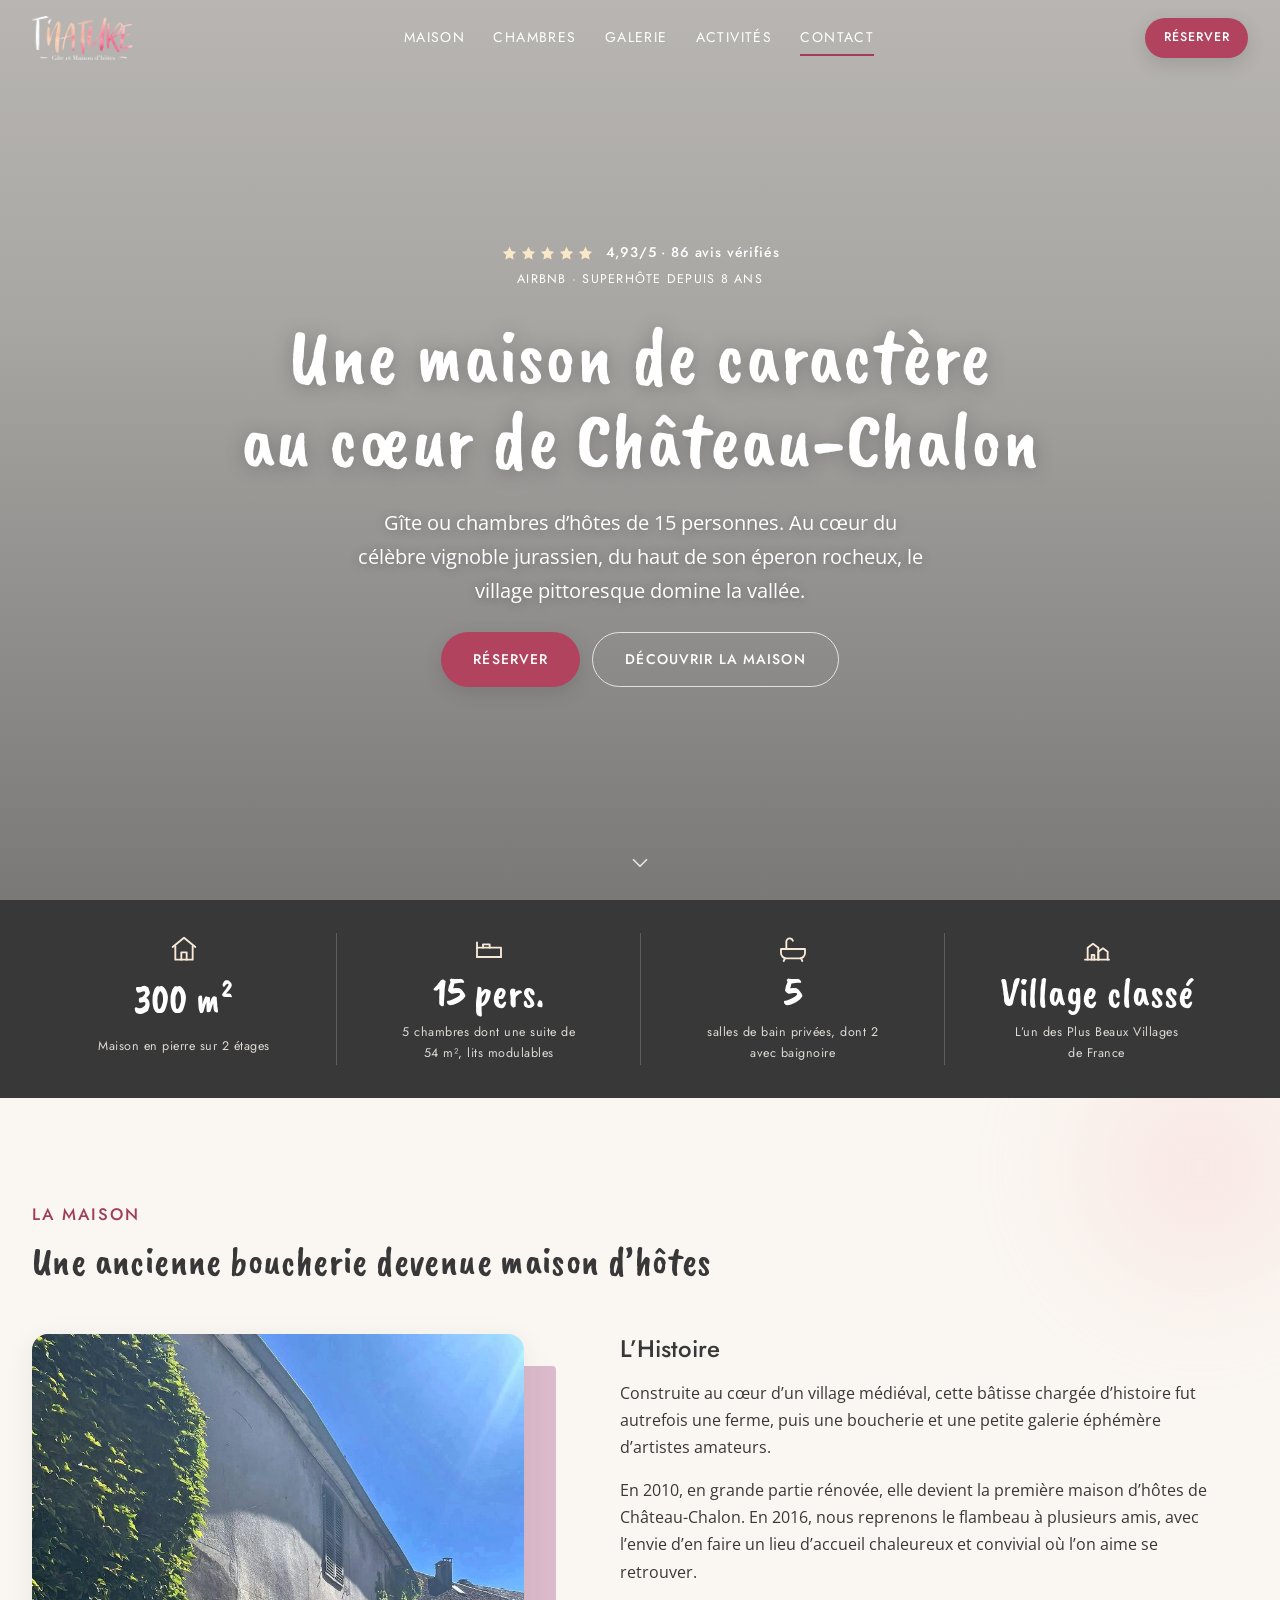
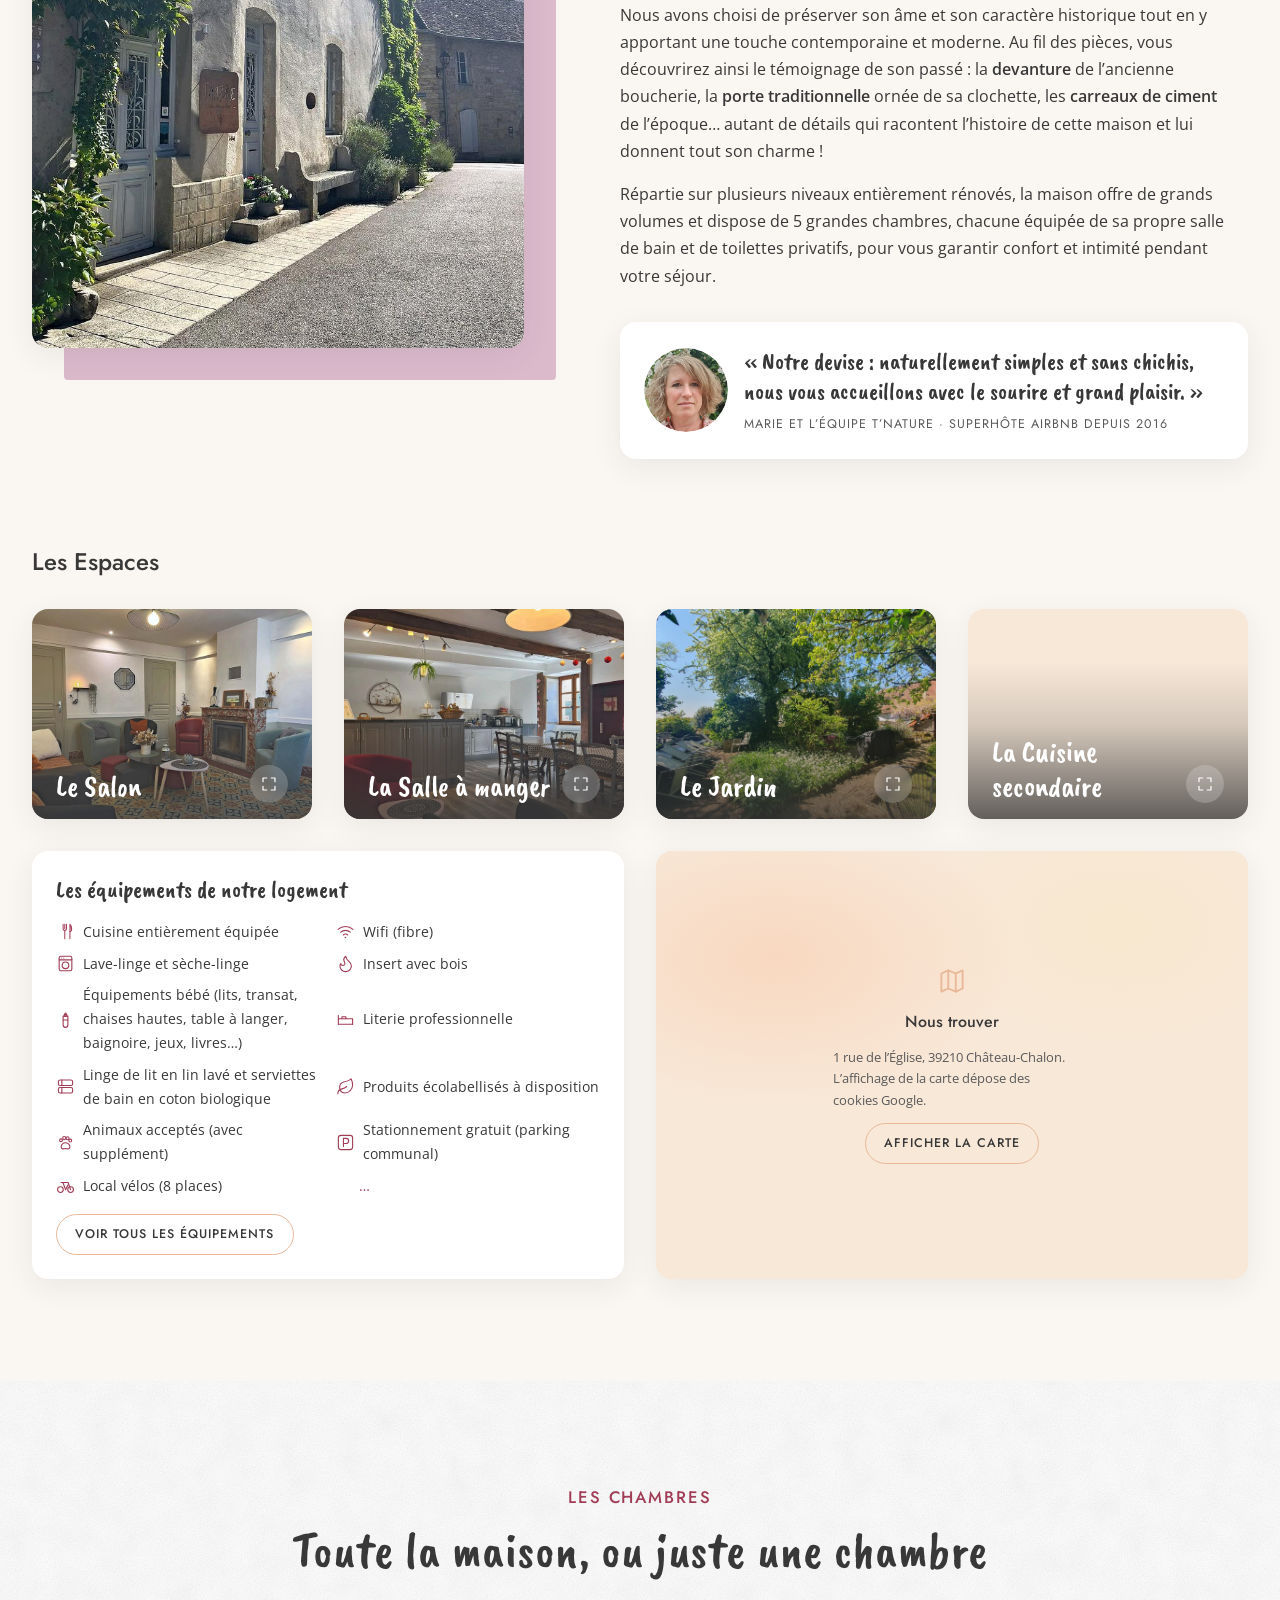
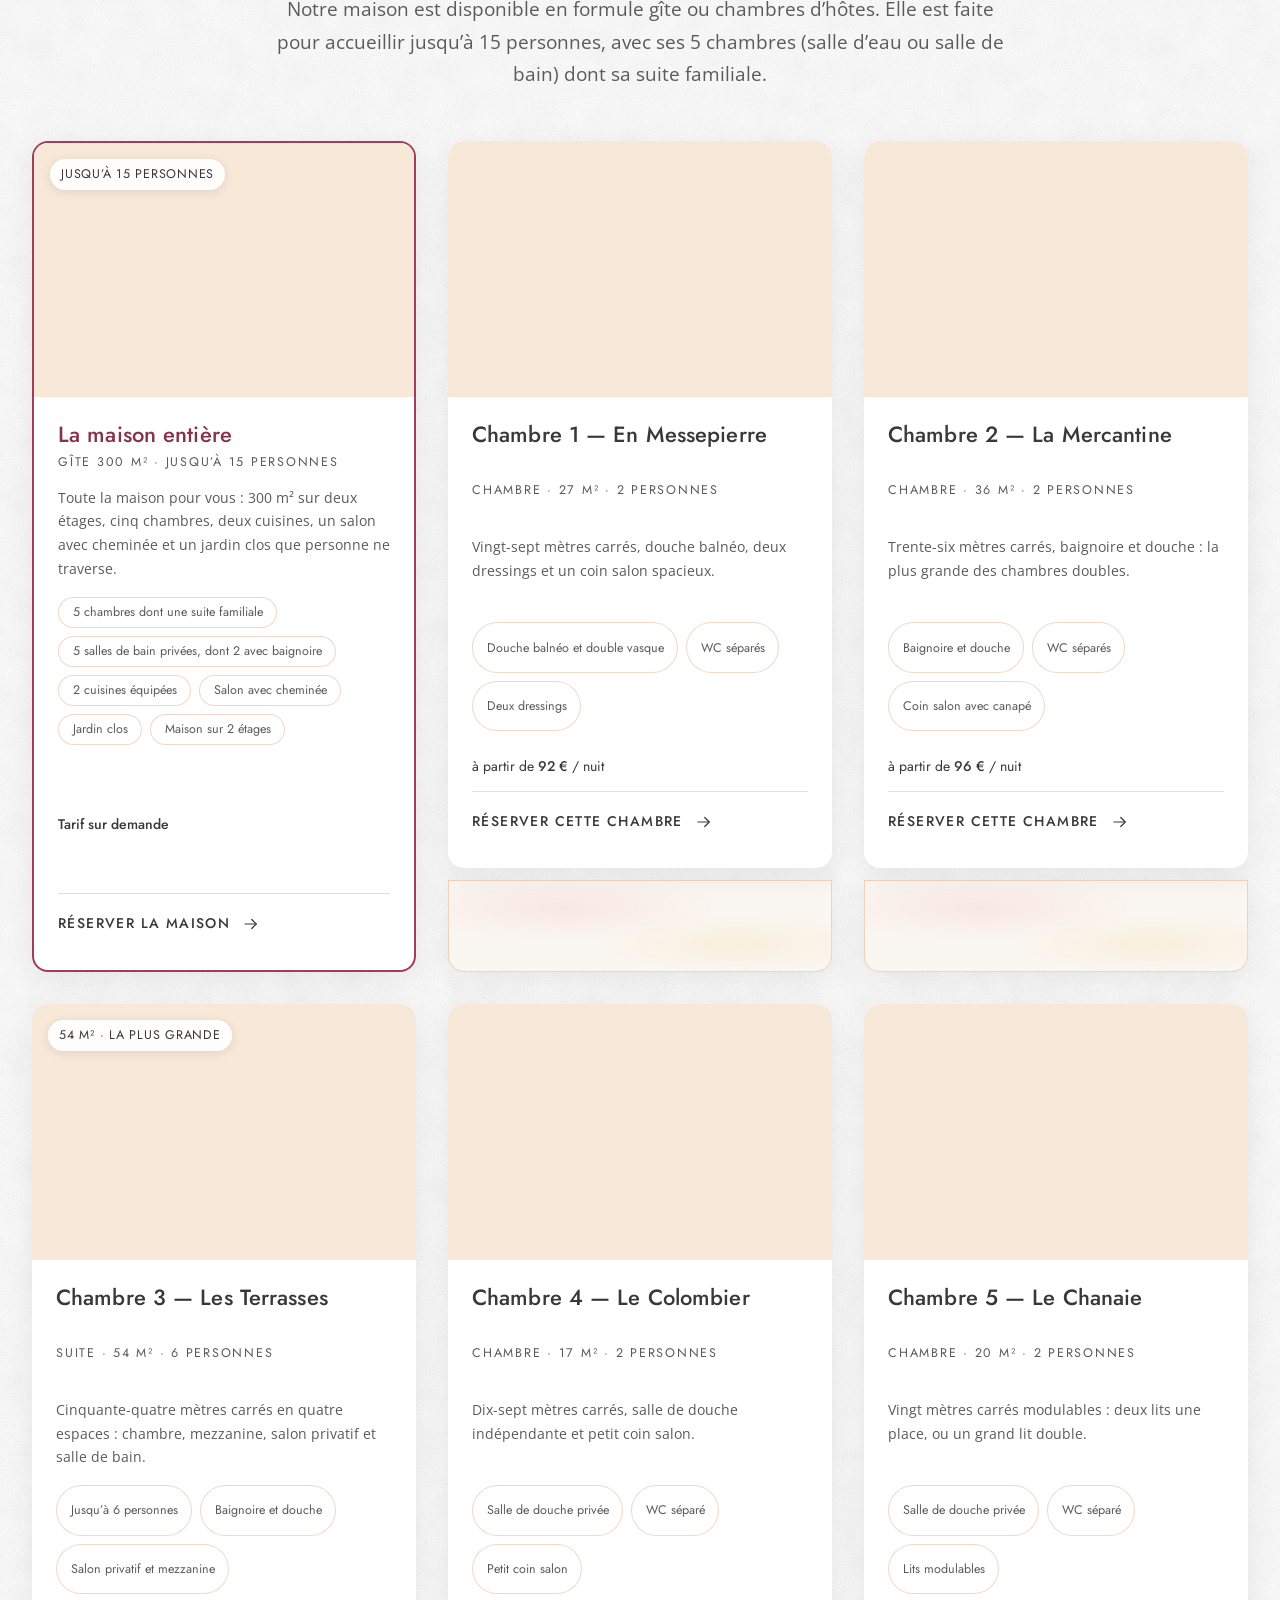
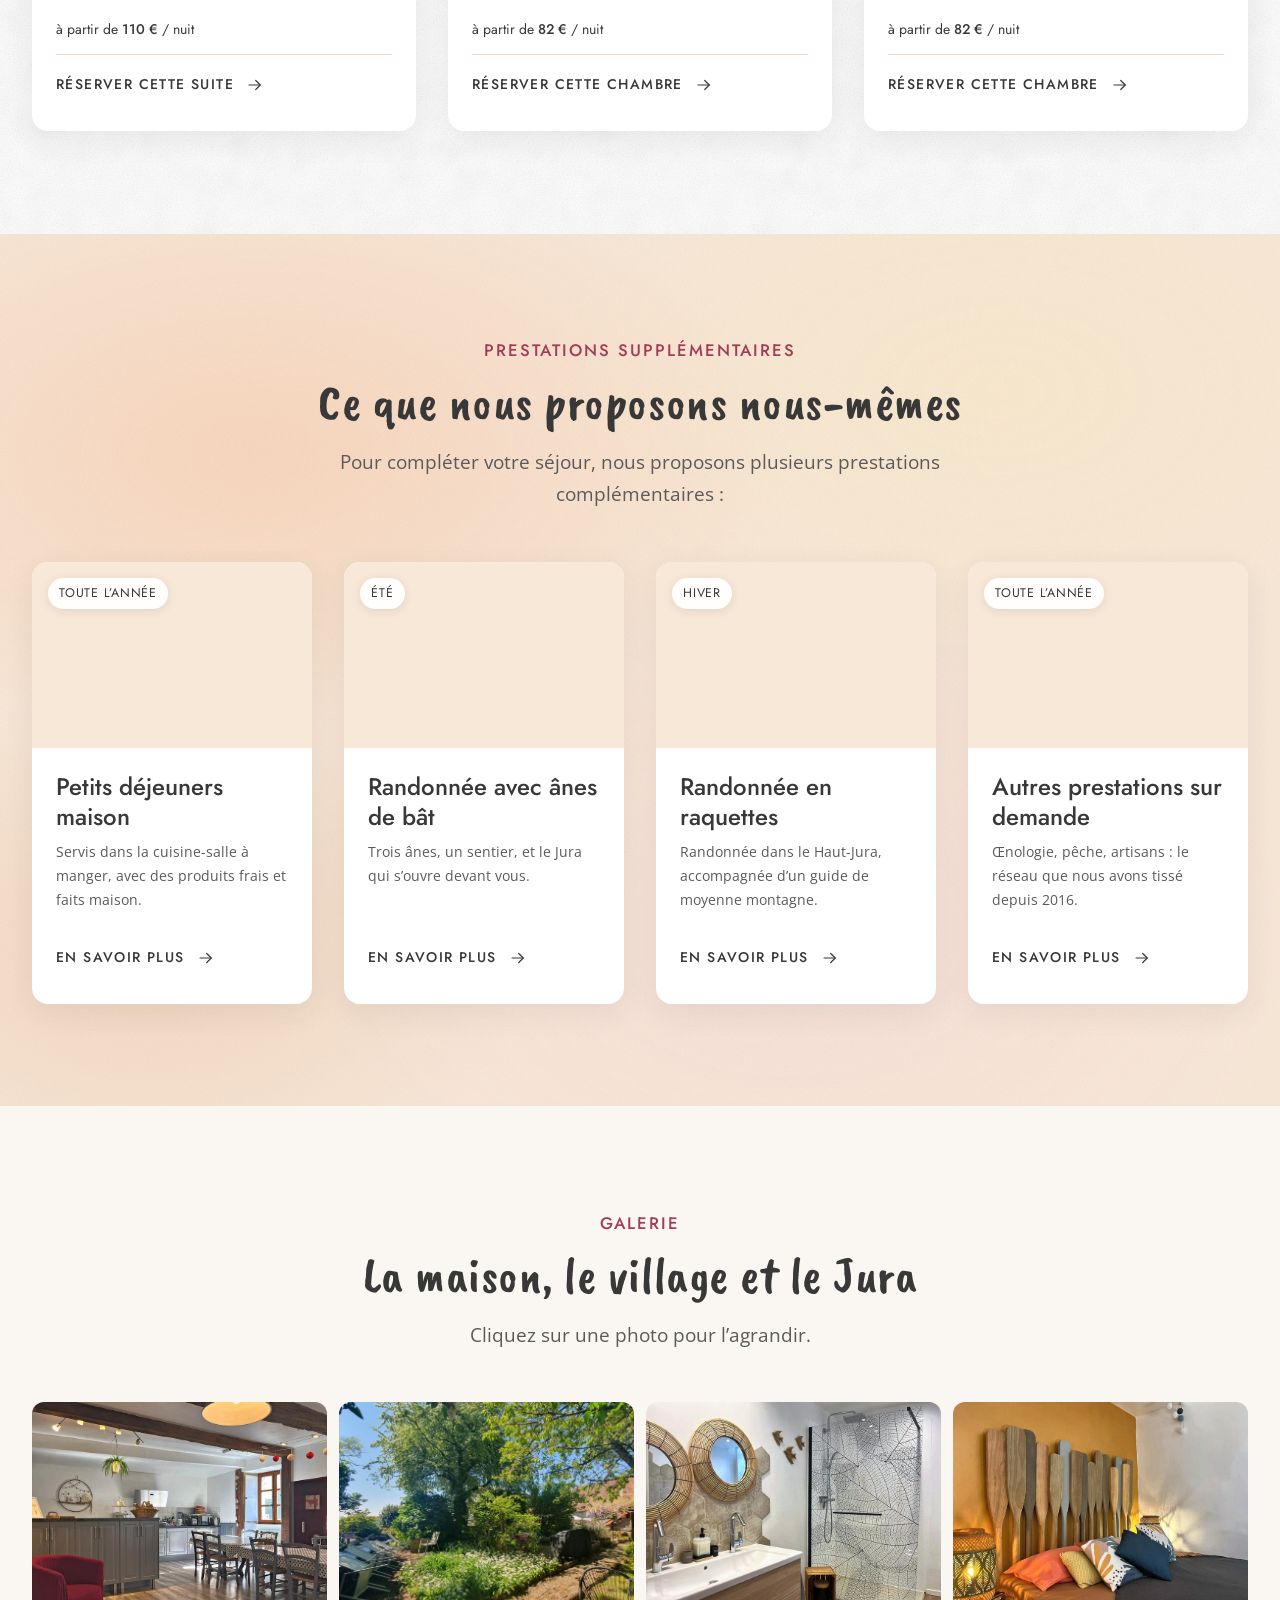
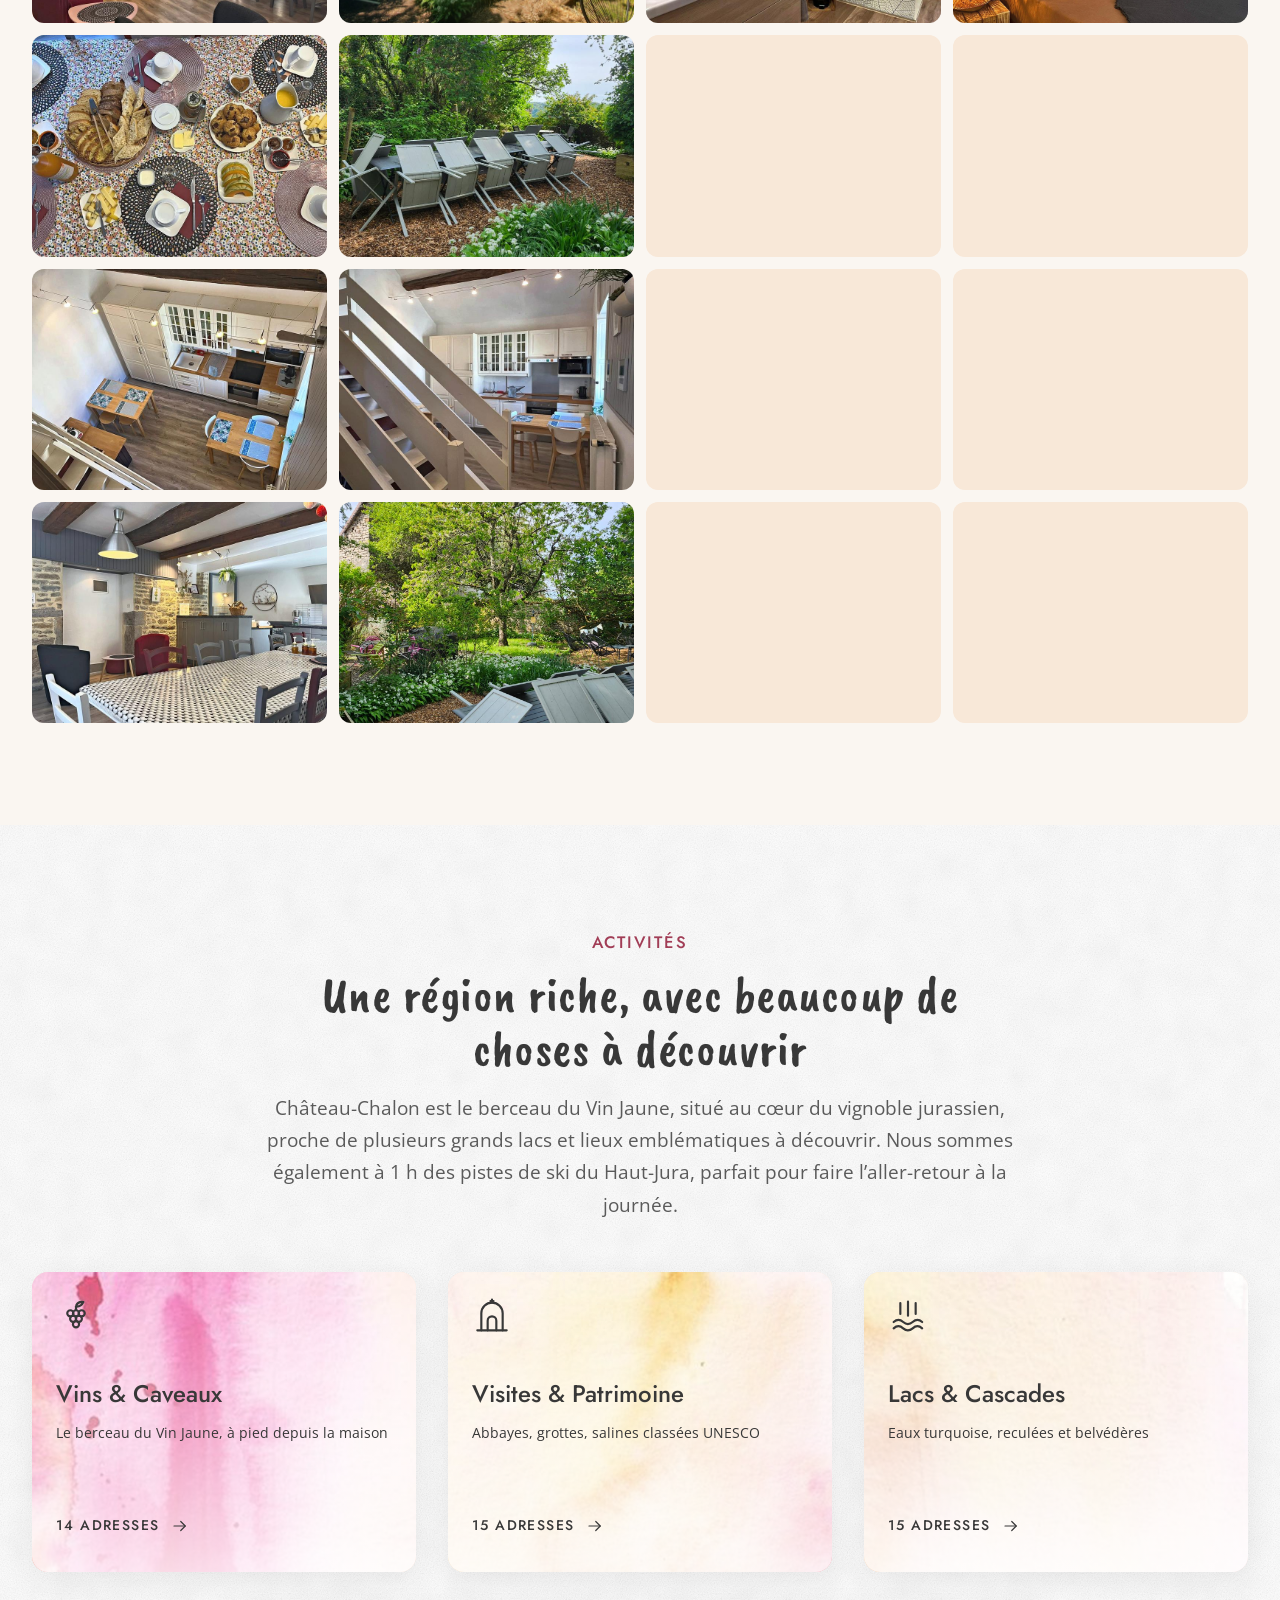
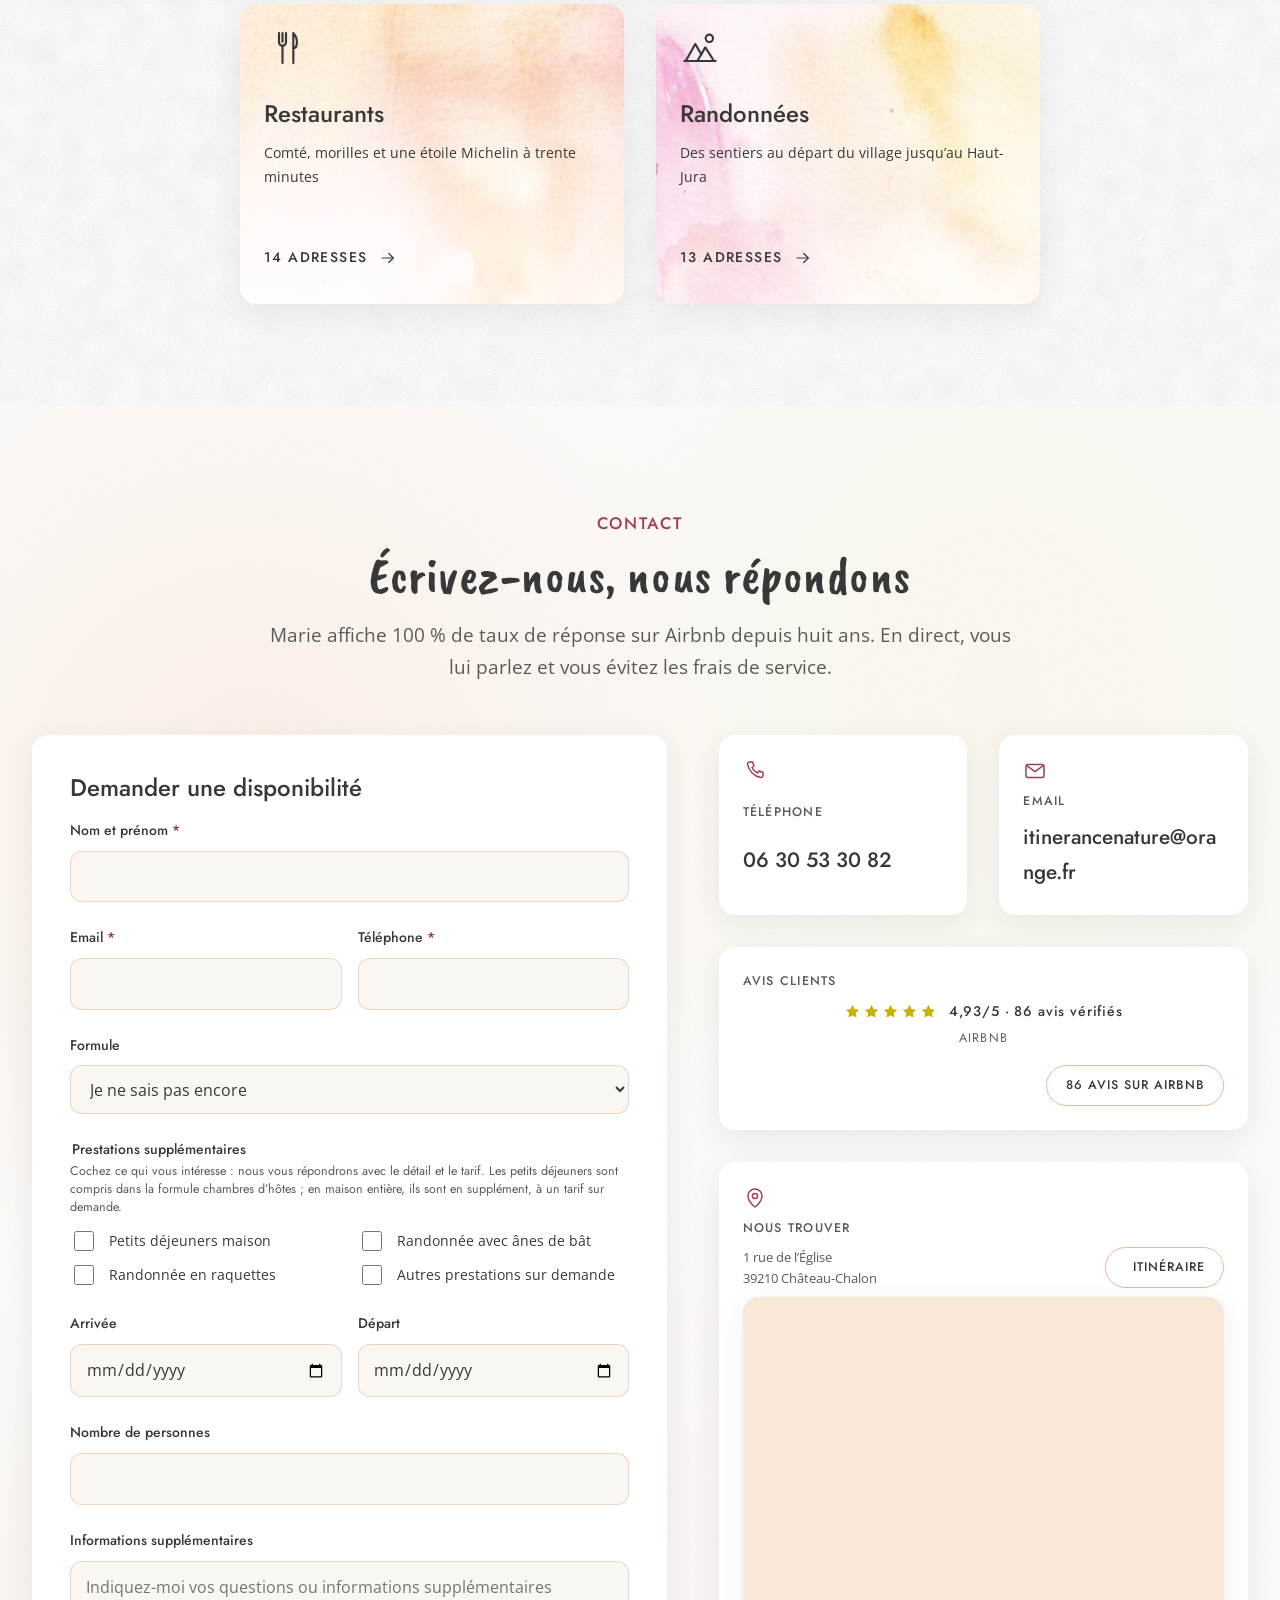
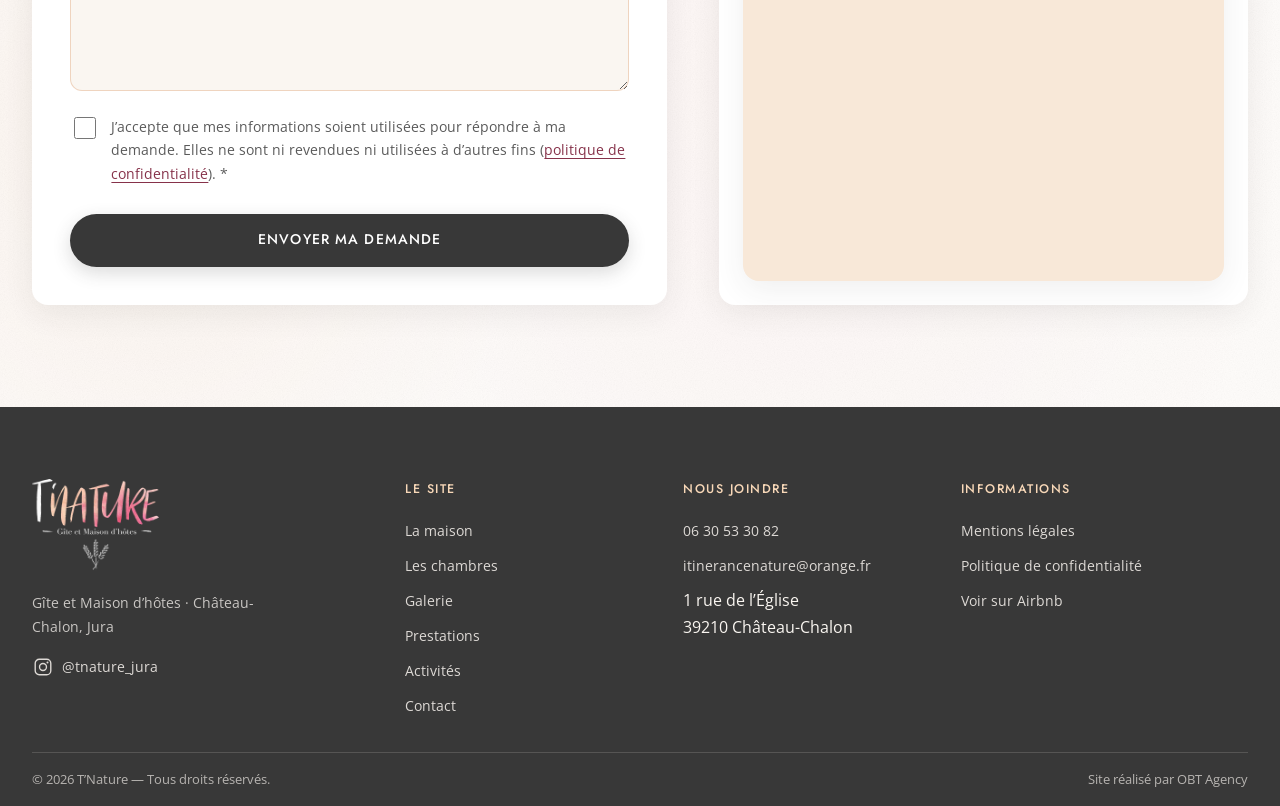
==== commit 78ce7220: "« Autres prestations sur demande » reçoit une image La quatrième carte était la seule sans visuel : " ====
--- a/index.html
+++ b/index.html
@@ -472,15 +472,15 @@
         <article class="carte-presta carte-presta--cliquable apparait" data-rang="0"><div class="carte-presta__media"><p class="etiquette etiquette--sur-image">Toute l’année</p><figure class="placeholder-img placeholder-img--photo" style="--ratio: 3/2" data-img-slot="petits-dejeuners-01"><img src="assets/img/petits-dejeuners-01-1400.jpg" srcset="assets/img/petits-dejeuners-01-800.jpg 800w, assets/img/petits-dejeuners-01-1400.jpg 1400w" sizes="(max-width: 560px) 92vw, (max-width: 900px) 46vw, 30vw" width="1400" height="1050" loading="lazy" decoding="async" alt="La table du petit déjeuner : viennoiseries, confitures et fruits frais"></figure></div><div class="carte-presta__corps"><h3 class="carte-presta__titre">Petits déjeuners maison</h3><p class="carte-presta__accroche">Servis dans la cuisine-salle à manger, avec des produits frais et faits maison.</p><p class="carte-presta__pied"><button type="button" class="lien-fleche lien-fleche--etendu" data-modale-cible="modale-petits-dejeuners"><span>En savoir plus</span><svg viewBox="0 0 24 24" fill="none" stroke="currentColor" stroke-width="1.6" stroke-linecap="round" stroke-linejoin="round" aria-hidden="true"><path d="M4 12h15"/><path d="M13 6l6 6-6 6"/></svg></button></p></div></article>
 <article class="carte-presta carte-presta--cliquable apparait" data-rang="1"><div class="carte-presta__media"><p class="etiquette etiquette--sur-image">Été</p><figure class="placeholder-img placeholder-img--photo" style="--ratio: 3/2" data-img-slot="anes-01"><img src="assets/img/anes-01-1400.jpg" srcset="assets/img/anes-01-800.jpg 800w, assets/img/anes-01-1400.jpg 1400w" sizes="(max-width: 560px) 92vw, (max-width: 900px) 46vw, 30vw" width="1400" height="933" loading="lazy" decoding="async" alt="Trois ânes de bât dans un pâturage, les montagnes du Jura derrière"></figure></div><div class="carte-presta__corps"><h3 class="carte-presta__titre">Randonnée avec ânes de bât</h3><p class="carte-presta__accroche">Trois ânes, un sentier, et le Jura qui s’ouvre devant vous.</p><p class="carte-presta__pied"><button type="button" class="lien-fleche lien-fleche--etendu" data-modale-cible="modale-anes"><span>En savoir plus</span><svg viewBox="0 0 24 24" fill="none" stroke="currentColor" stroke-width="1.6" stroke-linecap="round" stroke-linejoin="round" aria-hidden="true"><path d="M4 12h15"/><path d="M13 6l6 6-6 6"/></svg></button></p></div></article>
 <article class="carte-presta carte-presta--cliquable apparait" data-rang="2"><div class="carte-presta__media"><p class="etiquette etiquette--sur-image">Hiver</p><figure class="placeholder-img placeholder-img--photo" style="--ratio: 3/2" data-img-slot="raquettes-01"><img src="assets/img/raquettes-01-1400.jpg" srcset="assets/img/raquettes-01-800.jpg 800w, assets/img/raquettes-01-1400.jpg 1400w" sizes="(max-width: 560px) 92vw, (max-width: 900px) 46vw, 30vw" width="1400" height="1046" loading="lazy" decoding="async" alt="Deux randonneurs en raquettes traversent un plateau enneigé, entre les sapins et les crêtes"></figure></div><div class="carte-presta__corps"><h3 class="carte-presta__titre">Randonnée en raquettes</h3><p class="carte-presta__accroche">Randonnée dans le Haut-Jura, accompagnée d’un guide de moyenne montagne.</p><p class="carte-presta__pied"><button type="button" class="lien-fleche lien-fleche--etendu" data-modale-cible="modale-raquettes"><span>En savoir plus</span><svg viewBox="0 0 24 24" fill="none" stroke="currentColor" stroke-width="1.6" stroke-linecap="round" stroke-linejoin="round" aria-hidden="true"><path d="M4 12h15"/><path d="M13 6l6 6-6 6"/></svg></button></p></div></article>
-<article class="carte-presta carte-presta--cliquable apparait" data-rang="0"><div class="carte-presta__sans-image"><span class="carte-presta__symbole" aria-hidden="true"><svg viewBox="0 0 26 30" fill="none" stroke="currentColor" stroke-width="1.2" stroke-linecap="round" aria-hidden="true"><path d="M13 29V11"/><path d="M13 11c0-4 2.6-7.6 6-9-.2 4-2.6 8.2-6 9z"/><path d="M13 11c0-4-2.6-7.6-6-9 .2 4 2.6 8.2 6 9z"/><path d="M13 19.5c0-3 2-5.8 4.7-6.8-.2 3.2-2 6-4.7 6.8z"/><path d="M13 19.5c0-3-2-5.8-4.7-6.8.2 3.2 2 6 4.7 6.8z"/></svg></span></div><div class="carte-presta__corps"><h3 class="carte-presta__titre">Autres prestations sur demande</h3><p class="carte-presta__accroche">Œnologie, pêche, artisans : le réseau que nous avons tissé depuis 2016.</p><p class="carte-presta__pied"><button type="button" class="lien-fleche lien-fleche--etendu" data-modale-cible="modale-autres"><span>En savoir plus</span><svg viewBox="0 0 24 24" fill="none" stroke="currentColor" stroke-width="1.6" stroke-linecap="round" stroke-linejoin="round" aria-hidden="true"><path d="M4 12h15"/><path d="M13 6l6 6-6 6"/></svg></button></p></div></article>
+<article class="carte-presta carte-presta--cliquable apparait" data-rang="0"><div class="carte-presta__media"><p class="etiquette etiquette--sur-image">Toute l’année</p><figure class="placeholder-img placeholder-img--photo" style="--ratio: 3/2" data-img-slot="autres-01"><img src="assets/img/autres-01-1400.jpg" srcset="assets/img/autres-01-800.jpg 800w, assets/img/autres-01-1400.jpg 1400w" sizes="(max-width: 560px) 92vw, (max-width: 900px) 46vw, 30vw" width="1400" height="933" loading="lazy" decoding="async" alt="Château-Chalon et son vignoble vus du ciel, le village perché sur sa falaise"></figure></div><div class="carte-presta__corps"><h3 class="carte-presta__titre">Autres prestations sur demande</h3><p class="carte-presta__accroche">Œnologie, pêche, artisans : le réseau que nous avons tissé depuis 2016.</p><p class="carte-presta__pied"><button type="button" class="lien-fleche lien-fleche--etendu" data-modale-cible="modale-autres"><span>En savoir plus</span><svg viewBox="0 0 24 24" fill="none" stroke="currentColor" stroke-width="1.6" stroke-linecap="round" stroke-linejoin="round" aria-hidden="true"><path d="M4 12h15"/><path d="M13 6l6 6-6 6"/></svg></button></p></div></article>
 <article class="carte-presta carte-presta--cliquable apparait" data-rail-copie aria-hidden="true" data-rang="0"><div class="carte-presta__media"><p class="etiquette etiquette--sur-image">Toute l’année</p><figure class="placeholder-img placeholder-img--photo" style="--ratio: 3/2" data-img-slot="petits-dejeuners-01"><img src="assets/img/petits-dejeuners-01-1400.jpg" srcset="assets/img/petits-dejeuners-01-800.jpg 800w, assets/img/petits-dejeuners-01-1400.jpg 1400w" sizes="(max-width: 560px) 92vw, (max-width: 900px) 46vw, 30vw" width="1400" height="1050" loading="lazy" decoding="async" alt="La table du petit déjeuner : viennoiseries, confitures et fruits frais"></figure></div><div class="carte-presta__corps"><h3 class="carte-presta__titre">Petits déjeuners maison</h3><p class="carte-presta__accroche">Servis dans la cuisine-salle à manger, avec des produits frais et faits maison.</p><p class="carte-presta__pied"><button tabindex="-1" type="button" class="lien-fleche lien-fleche--etendu" data-modale-cible="modale-petits-dejeuners"><span>En savoir plus</span><svg viewBox="0 0 24 24" fill="none" stroke="currentColor" stroke-width="1.6" stroke-linecap="round" stroke-linejoin="round" aria-hidden="true"><path d="M4 12h15"/><path d="M13 6l6 6-6 6"/></svg></button></p></div></article>
 <article class="carte-presta carte-presta--cliquable apparait" data-rail-copie aria-hidden="true" data-rang="1"><div class="carte-presta__media"><p class="etiquette etiquette--sur-image">Été</p><figure class="placeholder-img placeholder-img--photo" style="--ratio: 3/2" data-img-slot="anes-01"><img src="assets/img/anes-01-1400.jpg" srcset="assets/img/anes-01-800.jpg 800w, assets/img/anes-01-1400.jpg 1400w" sizes="(max-width: 560px) 92vw, (max-width: 900px) 46vw, 30vw" width="1400" height="933" loading="lazy" decoding="async" alt="Trois ânes de bât dans un pâturage, les montagnes du Jura derrière"></figure></div><div class="carte-presta__corps"><h3 class="carte-presta__titre">Randonnée avec ânes de bât</h3><p class="carte-presta__accroche">Trois ânes, un sentier, et le Jura qui s’ouvre devant vous.</p><p class="carte-presta__pied"><button tabindex="-1" type="button" class="lien-fleche lien-fleche--etendu" data-modale-cible="modale-anes"><span>En savoir plus</span><svg viewBox="0 0 24 24" fill="none" stroke="currentColor" stroke-width="1.6" stroke-linecap="round" stroke-linejoin="round" aria-hidden="true"><path d="M4 12h15"/><path d="M13 6l6 6-6 6"/></svg></button></p></div></article>
 <article class="carte-presta carte-presta--cliquable apparait" data-rail-copie aria-hidden="true" data-rang="2"><div class="carte-presta__media"><p class="etiquette etiquette--sur-image">Hiver</p><figure class="placeholder-img placeholder-img--photo" style="--ratio: 3/2" data-img-slot="raquettes-01"><img src="assets/img/raquettes-01-1400.jpg" srcset="assets/img/raquettes-01-800.jpg 800w, assets/img/raquettes-01-1400.jpg 1400w" sizes="(max-width: 560px) 92vw, (max-width: 900px) 46vw, 30vw" width="1400" height="1046" loading="lazy" decoding="async" alt="Deux randonneurs en raquettes traversent un plateau enneigé, entre les sapins et les crêtes"></figure></div><div class="carte-presta__corps"><h3 class="carte-presta__titre">Randonnée en raquettes</h3><p class="carte-presta__accroche">Randonnée dans le Haut-Jura, accompagnée d’un guide de moyenne montagne.</p><p class="carte-presta__pied"><button tabindex="-1" type="button" class="lien-fleche lien-fleche--etendu" data-modale-cible="modale-raquettes"><span>En savoir plus</span><svg viewBox="0 0 24 24" fill="none" stroke="currentColor" stroke-width="1.6" stroke-linecap="round" stroke-linejoin="round" aria-hidden="true"><path d="M4 12h15"/><path d="M13 6l6 6-6 6"/></svg></button></p></div></article>
-<article class="carte-presta carte-presta--cliquable apparait" data-rail-copie aria-hidden="true" data-rang="0"><div class="carte-presta__sans-image"><span class="carte-presta__symbole" aria-hidden="true"><svg viewBox="0 0 26 30" fill="none" stroke="currentColor" stroke-width="1.2" stroke-linecap="round" aria-hidden="true"><path d="M13 29V11"/><path d="M13 11c0-4 2.6-7.6 6-9-.2 4-2.6 8.2-6 9z"/><path d="M13 11c0-4-2.6-7.6-6-9 .2 4 2.6 8.2 6 9z"/><path d="M13 19.5c0-3 2-5.8 4.7-6.8-.2 3.2-2 6-4.7 6.8z"/><path d="M13 19.5c0-3-2-5.8-4.7-6.8.2 3.2 2 6 4.7 6.8z"/></svg></span></div><div class="carte-presta__corps"><h3 class="carte-presta__titre">Autres prestations sur demande</h3><p class="carte-presta__accroche">Œnologie, pêche, artisans : le réseau que nous avons tissé depuis 2016.</p><p class="carte-presta__pied"><button tabindex="-1" type="button" class="lien-fleche lien-fleche--etendu" data-modale-cible="modale-autres"><span>En savoir plus</span><svg viewBox="0 0 24 24" fill="none" stroke="currentColor" stroke-width="1.6" stroke-linecap="round" stroke-linejoin="round" aria-hidden="true"><path d="M4 12h15"/><path d="M13 6l6 6-6 6"/></svg></button></p></div></article>
+<article class="carte-presta carte-presta--cliquable apparait" data-rail-copie aria-hidden="true" data-rang="0"><div class="carte-presta__media"><p class="etiquette etiquette--sur-image">Toute l’année</p><figure class="placeholder-img placeholder-img--photo" style="--ratio: 3/2" data-img-slot="autres-01"><img src="assets/img/autres-01-1400.jpg" srcset="assets/img/autres-01-800.jpg 800w, assets/img/autres-01-1400.jpg 1400w" sizes="(max-width: 560px) 92vw, (max-width: 900px) 46vw, 30vw" width="1400" height="933" loading="lazy" decoding="async" alt="Château-Chalon et son vignoble vus du ciel, le village perché sur sa falaise"></figure></div><div class="carte-presta__corps"><h3 class="carte-presta__titre">Autres prestations sur demande</h3><p class="carte-presta__accroche">Œnologie, pêche, artisans : le réseau que nous avons tissé depuis 2016.</p><p class="carte-presta__pied"><button tabindex="-1" type="button" class="lien-fleche lien-fleche--etendu" data-modale-cible="modale-autres"><span>En savoir plus</span><svg viewBox="0 0 24 24" fill="none" stroke="currentColor" stroke-width="1.6" stroke-linecap="round" stroke-linejoin="round" aria-hidden="true"><path d="M4 12h15"/><path d="M13 6l6 6-6 6"/></svg></button></p></div></article>
 <article class="carte-presta carte-presta--cliquable apparait" data-rail-copie aria-hidden="true" data-rang="0"><div class="carte-presta__media"><p class="etiquette etiquette--sur-image">Toute l’année</p><figure class="placeholder-img placeholder-img--photo" style="--ratio: 3/2" data-img-slot="petits-dejeuners-01"><img src="assets/img/petits-dejeuners-01-1400.jpg" srcset="assets/img/petits-dejeuners-01-800.jpg 800w, assets/img/petits-dejeuners-01-1400.jpg 1400w" sizes="(max-width: 560px) 92vw, (max-width: 900px) 46vw, 30vw" width="1400" height="1050" loading="lazy" decoding="async" alt="La table du petit déjeuner : viennoiseries, confitures et fruits frais"></figure></div><div class="carte-presta__corps"><h3 class="carte-presta__titre">Petits déjeuners maison</h3><p class="carte-presta__accroche">Servis dans la cuisine-salle à manger, avec des produits frais et faits maison.</p><p class="carte-presta__pied"><button tabindex="-1" type="button" class="lien-fleche lien-fleche--etendu" data-modale-cible="modale-petits-dejeuners"><span>En savoir plus</span><svg viewBox="0 0 24 24" fill="none" stroke="currentColor" stroke-width="1.6" stroke-linecap="round" stroke-linejoin="round" aria-hidden="true"><path d="M4 12h15"/><path d="M13 6l6 6-6 6"/></svg></button></p></div></article>
 <article class="carte-presta carte-presta--cliquable apparait" data-rail-copie aria-hidden="true" data-rang="1"><div class="carte-presta__media"><p class="etiquette etiquette--sur-image">Été</p><figure class="placeholder-img placeholder-img--photo" style="--ratio: 3/2" data-img-slot="anes-01"><img src="assets/img/anes-01-1400.jpg" srcset="assets/img/anes-01-800.jpg 800w, assets/img/anes-01-1400.jpg 1400w" sizes="(max-width: 560px) 92vw, (max-width: 900px) 46vw, 30vw" width="1400" height="933" loading="lazy" decoding="async" alt="Trois ânes de bât dans un pâturage, les montagnes du Jura derrière"></figure></div><div class="carte-presta__corps"><h3 class="carte-presta__titre">Randonnée avec ânes de bât</h3><p class="carte-presta__accroche">Trois ânes, un sentier, et le Jura qui s’ouvre devant vous.</p><p class="carte-presta__pied"><button tabindex="-1" type="button" class="lien-fleche lien-fleche--etendu" data-modale-cible="modale-anes"><span>En savoir plus</span><svg viewBox="0 0 24 24" fill="none" stroke="currentColor" stroke-width="1.6" stroke-linecap="round" stroke-linejoin="round" aria-hidden="true"><path d="M4 12h15"/><path d="M13 6l6 6-6 6"/></svg></button></p></div></article>
 <article class="carte-presta carte-presta--cliquable apparait" data-rail-copie aria-hidden="true" data-rang="2"><div class="carte-presta__media"><p class="etiquette etiquette--sur-image">Hiver</p><figure class="placeholder-img placeholder-img--photo" style="--ratio: 3/2" data-img-slot="raquettes-01"><img src="assets/img/raquettes-01-1400.jpg" srcset="assets/img/raquettes-01-800.jpg 800w, assets/img/raquettes-01-1400.jpg 1400w" sizes="(max-width: 560px) 92vw, (max-width: 900px) 46vw, 30vw" width="1400" height="1046" loading="lazy" decoding="async" alt="Deux randonneurs en raquettes traversent un plateau enneigé, entre les sapins et les crêtes"></figure></div><div class="carte-presta__corps"><h3 class="carte-presta__titre">Randonnée en raquettes</h3><p class="carte-presta__accroche">Randonnée dans le Haut-Jura, accompagnée d’un guide de moyenne montagne.</p><p class="carte-presta__pied"><button tabindex="-1" type="button" class="lien-fleche lien-fleche--etendu" data-modale-cible="modale-raquettes"><span>En savoir plus</span><svg viewBox="0 0 24 24" fill="none" stroke="currentColor" stroke-width="1.6" stroke-linecap="round" stroke-linejoin="round" aria-hidden="true"><path d="M4 12h15"/><path d="M13 6l6 6-6 6"/></svg></button></p></div></article>
-<article class="carte-presta carte-presta--cliquable apparait" data-rail-copie aria-hidden="true" data-rang="0"><div class="carte-presta__sans-image"><span class="carte-presta__symbole" aria-hidden="true"><svg viewBox="0 0 26 30" fill="none" stroke="currentColor" stroke-width="1.2" stroke-linecap="round" aria-hidden="true"><path d="M13 29V11"/><path d="M13 11c0-4 2.6-7.6 6-9-.2 4-2.6 8.2-6 9z"/><path d="M13 11c0-4-2.6-7.6-6-9 .2 4 2.6 8.2 6 9z"/><path d="M13 19.5c0-3 2-5.8 4.7-6.8-.2 3.2-2 6-4.7 6.8z"/><path d="M13 19.5c0-3-2-5.8-4.7-6.8.2 3.2 2 6 4.7 6.8z"/></svg></span></div><div class="carte-presta__corps"><h3 class="carte-presta__titre">Autres prestations sur demande</h3><p class="carte-presta__accroche">Œnologie, pêche, artisans : le réseau que nous avons tissé depuis 2016.</p><p class="carte-presta__pied"><button tabindex="-1" type="button" class="lien-fleche lien-fleche--etendu" data-modale-cible="modale-autres"><span>En savoir plus</span><svg viewBox="0 0 24 24" fill="none" stroke="currentColor" stroke-width="1.6" stroke-linecap="round" stroke-linejoin="round" aria-hidden="true"><path d="M4 12h15"/><path d="M13 6l6 6-6 6"/></svg></button></p></div></article>
+<article class="carte-presta carte-presta--cliquable apparait" data-rail-copie aria-hidden="true" data-rang="0"><div class="carte-presta__media"><p class="etiquette etiquette--sur-image">Toute l’année</p><figure class="placeholder-img placeholder-img--photo" style="--ratio: 3/2" data-img-slot="autres-01"><img src="assets/img/autres-01-1400.jpg" srcset="assets/img/autres-01-800.jpg 800w, assets/img/autres-01-1400.jpg 1400w" sizes="(max-width: 560px) 92vw, (max-width: 900px) 46vw, 30vw" width="1400" height="933" loading="lazy" decoding="async" alt="Château-Chalon et son vignoble vus du ciel, le village perché sur sa falaise"></figure></div><div class="carte-presta__corps"><h3 class="carte-presta__titre">Autres prestations sur demande</h3><p class="carte-presta__accroche">Œnologie, pêche, artisans : le réseau que nous avons tissé depuis 2016.</p><p class="carte-presta__pied"><button tabindex="-1" type="button" class="lien-fleche lien-fleche--etendu" data-modale-cible="modale-autres"><span>En savoir plus</span><svg viewBox="0 0 24 24" fill="none" stroke="currentColor" stroke-width="1.6" stroke-linecap="round" stroke-linejoin="round" aria-hidden="true"><path d="M4 12h15"/><path d="M13 6l6 6-6 6"/></svg></button></p></div></article>
       </div>
         <button type="button" class="carrousel__nav carrousel__nav--prec rail__nav"
                 data-rail-prec aria-label="Prestation précédente"><svg viewBox="0 0 24 24" fill="none" stroke="currentColor" stroke-width="1.7" stroke-linecap="round" stroke-linejoin="round" aria-hidden="true"><path d="M15 5l-7 7 7 7"/></svg></button>
@@ -860,7 +860,7 @@
 <div class="modale modale--large" id="modale-petits-dejeuners" role="dialog" aria-modal="true" aria-labelledby="modale-petits-dejeuners-titre"><div class="modale__voile" data-modale-fermer></div><div class="modale__boite"><button type="button" class="modale__fermer" data-modale-fermer aria-label="Fermer"><svg viewBox="0 0 24 24" fill="none" stroke="currentColor" stroke-width="1.7" stroke-linecap="round" aria-hidden="true"><path d="M6 6l12 12M18 6L6 18"/></svg></button><div class="modale__corps"><div class="modale__flux"><div class="modale__media modale__media--gauche modale__media--moitie"><div class="carrousel carrousel--fiche" data-carrousel role="group" aria-roledescription="carrousel" aria-label="Galerie photo" tabindex="0"><div class="carrousel__cadre"><div class="carrousel__piste"><div class="carrousel__vue"><figure class="placeholder-img placeholder-img--photo" style="--ratio: 3/2" data-img-slot="petits-dejeuners-01"><img src="assets/img/petits-dejeuners-01-1400.jpg" srcset="assets/img/petits-dejeuners-01-800.jpg 800w, assets/img/petits-dejeuners-01-1400.jpg 1400w" sizes="(max-width: 820px) 90vw, 45vw" width="1400" height="1050" loading="lazy" decoding="async" alt="La table du petit déjeuner : viennoiseries, confitures et fruits frais"></figure></div><div class="carrousel__vue"><figure class="placeholder-img placeholder-img--photo placeholder-img--portrait" style="--ratio: 3/2" data-img-slot="petits-dejeuners-02"><span class="photo__fond" aria-hidden="true" style="background-image: url(assets/img/petits-dejeuners-02-800.jpg)"></span><img src="assets/img/petits-dejeuners-02-1184.jpg" srcset="assets/img/petits-dejeuners-02-800.jpg 800w, assets/img/petits-dejeuners-02-1184.jpg 1184w" sizes="(max-width: 820px) 90vw, 45vw" width="1184" height="1579" loading="lazy" decoding="async" alt="Le petit déjeuner dressé sur la grande table, avec son gâteau maison"></figure></div><div class="carrousel__vue"><figure class="placeholder-img placeholder-img--photo placeholder-img--portrait" style="--ratio: 3/2" data-img-slot="petits-dejeuners-03"><span class="photo__fond" aria-hidden="true" style="background-image: url(assets/img/petits-dejeuners-03-800.jpg)"></span><img src="assets/img/petits-dejeuners-03-1103.jpg" srcset="assets/img/petits-dejeuners-03-800.jpg 800w, assets/img/petits-dejeuners-03-1103.jpg 1103w" sizes="(max-width: 820px) 90vw, 45vw" width="1103" height="1471" loading="lazy" decoding="async" alt="La salle des petits déjeuners, dans l’ancien magasin"></figure></div><div class="carrousel__vue"><figure class="placeholder-img placeholder-img--photo" style="--ratio: 3/2" data-img-slot="petits-dejeuners-04"><img src="assets/img/petits-dejeuners-04-1400.jpg" srcset="assets/img/petits-dejeuners-04-800.jpg 800w, assets/img/petits-dejeuners-04-1400.jpg 1400w" sizes="(max-width: 820px) 90vw, 45vw" width="1400" height="1050" loading="lazy" decoding="async" alt="Vue de haut sur la table du petit déjeuner"></figure></div><div class="carrousel__vue"><figure class="placeholder-img placeholder-img--photo placeholder-img--portrait" style="--ratio: 3/2" data-img-slot="petits-dejeuners-05"><span class="photo__fond" aria-hidden="true" style="background-image: url(assets/img/petits-dejeuners-05-800.jpg)"></span><img src="assets/img/petits-dejeuners-05-1200.jpg" srcset="assets/img/petits-dejeuners-05-800.jpg 800w, assets/img/petits-dejeuners-05-1200.jpg 1200w" sizes="(max-width: 820px) 90vw, 45vw" width="1200" height="1600" loading="lazy" decoding="async" alt="Jus d’orange, confitures maison et corbeille de pain"></figure></div><div class="carrousel__vue"><figure class="placeholder-img placeholder-img--photo placeholder-img--portrait" style="--ratio: 3/2" data-img-slot="petits-dejeuners-06"><span class="photo__fond" aria-hidden="true" style="background-image: url(assets/img/petits-dejeuners-06-800.jpg)"></span><img src="assets/img/petits-dejeuners-06-1200.jpg" srcset="assets/img/petits-dejeuners-06-800.jpg 800w, assets/img/petits-dejeuners-06-1200.jpg 1200w" sizes="(max-width: 820px) 90vw, 45vw" width="1200" height="1600" loading="lazy" decoding="async" alt="La table du petit déjeuner et sa corbeille de viennoiseries"></figure></div></div><button type="button" class="carrousel__nav carrousel__nav--prec" data-carrousel-prec aria-label="Image précédente"><svg viewBox="0 0 24 24" fill="none" stroke="currentColor" stroke-width="1.7" stroke-linecap="round" stroke-linejoin="round" aria-hidden="true"><path d="M15 5l-7 7 7 7"/></svg></button><button type="button" class="carrousel__nav carrousel__nav--suiv" data-carrousel-suiv aria-label="Image suivante"><svg viewBox="0 0 24 24" fill="none" stroke="currentColor" stroke-width="1.7" stroke-linecap="round" stroke-linejoin="round" aria-hidden="true"><path d="M9 5l7 7-7 7"/></svg></button></div><div class="carrousel__barre"><div class="carrousel__pastilles"></div><p class="carrousel__compteur" aria-live="polite" aria-atomic="true"></p></div><div class="vignettes"><button type="button" class="vignettes__item" data-carrousel-vignette aria-label="Voir l’image 1"><figure class="placeholder-img placeholder-img--photo placeholder-img--vignette" style="--ratio: 3/2" data-img-slot="petits-dejeuners-01"><img src="assets/img/petits-dejeuners-01-1400.jpg" srcset="assets/img/petits-dejeuners-01-800.jpg 800w, assets/img/petits-dejeuners-01-1400.jpg 1400w" sizes="90px" width="1400" height="1050" loading="lazy" decoding="async" alt="La table du petit déjeuner : viennoiseries, confitures et fruits frais"></figure></button><button type="button" class="vignettes__item" data-carrousel-vignette aria-label="Voir l’image 2"><figure class="placeholder-img placeholder-img--photo placeholder-img--portrait placeholder-img--vignette" style="--ratio: 3/2" data-img-slot="petits-dejeuners-02"><span class="photo__fond" aria-hidden="true" style="background-image: url(assets/img/petits-dejeuners-02-800.jpg)"></span><img src="assets/img/petits-dejeuners-02-1184.jpg" srcset="assets/img/petits-dejeuners-02-800.jpg 800w, assets/img/petits-dejeuners-02-1184.jpg 1184w" sizes="90px" width="1184" height="1579" loading="lazy" decoding="async" alt="Le petit déjeuner dressé sur la grande table, avec son gâteau maison"></figure></button><button type="button" class="vignettes__item" data-carrousel-vignette aria-label="Voir l’image 3"><figure class="placeholder-img placeholder-img--photo placeholder-img--portrait placeholder-img--vignette" style="--ratio: 3/2" data-img-slot="petits-dejeuners-03"><span class="photo__fond" aria-hidden="true" style="background-image: url(assets/img/petits-dejeuners-03-800.jpg)"></span><img src="assets/img/petits-dejeuners-03-1103.jpg" srcset="assets/img/petits-dejeuners-03-800.jpg 800w, assets/img/petits-dejeuners-03-1103.jpg 1103w" sizes="90px" width="1103" height="1471" loading="lazy" decoding="async" alt="La salle des petits déjeuners, dans l’ancien magasin"></figure></button><button type="button" class="vignettes__item" data-carrousel-vignette aria-label="Voir l’image 4"><figure class="placeholder-img placeholder-img--photo placeholder-img--vignette" style="--ratio: 3/2" data-img-slot="petits-dejeuners-04"><img src="assets/img/petits-dejeuners-04-1400.jpg" srcset="assets/img/petits-dejeuners-04-800.jpg 800w, assets/img/petits-dejeuners-04-1400.jpg 1400w" sizes="90px" width="1400" height="1050" loading="lazy" decoding="async" alt="Vue de haut sur la table du petit déjeuner"></figure></button><button type="button" class="vignettes__item" data-carrousel-vignette aria-label="Voir l’image 5"><figure class="placeholder-img placeholder-img--photo placeholder-img--portrait placeholder-img--vignette" style="--ratio: 3/2" data-img-slot="petits-dejeuners-05"><span class="photo__fond" aria-hidden="true" style="background-image: url(assets/img/petits-dejeuners-05-800.jpg)"></span><img src="assets/img/petits-dejeuners-05-1200.jpg" srcset="assets/img/petits-dejeuners-05-800.jpg 800w, assets/img/petits-dejeuners-05-1200.jpg 1200w" sizes="90px" width="1200" height="1600" loading="lazy" decoding="async" alt="Jus d’orange, confitures maison et corbeille de pain"></figure></button><button type="button" class="vignettes__item" data-carrousel-vignette aria-label="Voir l’image 6"><figure class="placeholder-img placeholder-img--photo placeholder-img--portrait placeholder-img--vignette" style="--ratio: 3/2" data-img-slot="petits-dejeuners-06"><span class="photo__fond" aria-hidden="true" style="background-image: url(assets/img/petits-dejeuners-06-800.jpg)"></span><img src="assets/img/petits-dejeuners-06-1200.jpg" srcset="assets/img/petits-dejeuners-06-800.jpg 800w, assets/img/petits-dejeuners-06-1200.jpg 1200w" sizes="90px" width="1200" height="1600" loading="lazy" decoding="async" alt="La table du petit déjeuner et sa corbeille de viennoiseries"></figure></button></div></div></div><header class="modale__entete"><h2 class="modale__titre" id="modale-petits-dejeuners-titre">Petits déjeuners maison</h2><p class="modale__promesse">Servis dans la cuisine-salle à manger, à l’heure que vous choisissez.</p><p class="modale__meta"><span class="etiquette">Toute l’année</span><span>Durée : <span class="a-confirmer">durée à confirmer</span></span><span>Niveau : <span class="a-confirmer">niveau à confirmer</span></span></p></header><div class="modale__section"><h3>Ce qui vous attend</h3><ul class="benefices"><li class="benefice"><svg viewBox="0 0 24 24" fill="none" stroke="currentColor" stroke-width="2" stroke-linecap="round" stroke-linejoin="round" aria-hidden="true"><path d="M4 12.5l5 5L20 6.5"/></svg><span><b class="benefice__titre">Compris dans la formule chambres d’hôtes</b><span class="benefice__texte">Ce n’est pas une option à cocher : c’est dans le prix de la chambre.</span></span></li><li class="benefice"><svg viewBox="0 0 24 24" fill="none" stroke="currentColor" stroke-width="2" stroke-linecap="round" stroke-linejoin="round" aria-hidden="true"><path d="M4 12.5l5 5L20 6.5"/></svg><span><b class="benefice__titre">Vous choisissez l’heure la veille</b><span class="benefice__texte">La table est dressée pour quand vous descendez.</span></span></li><li class="benefice"><svg viewBox="0 0 24 24" fill="none" stroke="currentColor" stroke-width="2" stroke-linecap="round" stroke-linejoin="round" aria-hidden="true"><path d="M4 12.5l5 5L20 6.5"/></svg><span><b class="benefice__titre">« Que des produits frais et faits maison »</b><span class="benefice__texte">Les mots de Sylvette dans son avis : confitures, pain frais et gâteaux maison.</span></span></li></ul></div><div class="modale__section modale__section--sous-media"><h3>En quelques mots</h3><div class="modale__texte"><p>Ils sont servis dans la cuisine-salle à manger du rez-de-chaussée, autour de la grande table.</p><p>« Petit déjeuner copieux et qu’avec des produits frais et faits maison » : c’est ce que Sylvette a écrit, et c’est le compliment qui revient le plus souvent. Inclus dans la formule chambres d’hôtes.</p></div></div><div class="modale__section"><h3>Comment ça se passe</h3><ol class="deroule"><li><span>Vous nous dites la veille à quelle heure vous voulez descendre</span></li><li><span>La table est dressée dans la cuisine-salle à manger</span></li><li><span>Confitures, pain frais et gâteaux maison, servis par vos hôtes</span></li></ol></div><div class="modale__section"><h3>Compris dans la prestation</h3><ul class="equipements"><li><svg viewBox="0 0 24 24" fill="none" stroke="currentColor" stroke-width="2" stroke-linecap="round" stroke-linejoin="round" aria-hidden="true"><path d="M4 12.5l5 5L20 6.5"/></svg><span>Compris dans la formule chambres d’hôtes</span></li></ul></div><div class="modale__section"><h3>Tarif</h3><!-- TODO tarif de la prestation « Petits déjeuners maison » — À CONFIRMER (brief §2.5 et §11.8) --><p><span class="a-confirmer">tarif à confirmer</span> — dites-nous vos dates et le nombre de personnes, nous vous répondons avec un prix ferme.</p></div></div></div><div class="modale__cta"><div class="modale__cta-boutons"><button type="button" class="btn btn--primaire" data-vers-formulaire data-prefill-presta="Petits déjeuners maison">Demander cette prestation</button></div><p class="modale__cta-note">Réponse sous 24 h · 100 % de taux de réponse sur Airbnb depuis huit ans · en direct, sans frais de service</p></div></div></div>
 <div class="modale modale--large" id="modale-anes" role="dialog" aria-modal="true" aria-labelledby="modale-anes-titre"><div class="modale__voile" data-modale-fermer></div><div class="modale__boite"><button type="button" class="modale__fermer" data-modale-fermer aria-label="Fermer"><svg viewBox="0 0 24 24" fill="none" stroke="currentColor" stroke-width="1.7" stroke-linecap="round" aria-hidden="true"><path d="M6 6l12 12M18 6L6 18"/></svg></button><div class="modale__corps"><div class="modale__flux"><div class="modale__media modale__media--gauche modale__media--moitie"><div class="carrousel carrousel--fiche" data-carrousel role="group" aria-roledescription="carrousel" aria-label="Galerie photo" tabindex="0"><div class="carrousel__cadre"><div class="carrousel__piste"><div class="carrousel__vue"><figure class="placeholder-img placeholder-img--photo" style="--ratio: 3/2" data-img-slot="anes-01"><img src="assets/img/anes-01-1400.jpg" srcset="assets/img/anes-01-800.jpg 800w, assets/img/anes-01-1400.jpg 1400w" sizes="(max-width: 820px) 90vw, 45vw" width="1400" height="933" loading="lazy" decoding="async" alt="Trois ânes de bât dans un pâturage, les montagnes du Jura derrière"></figure></div><div class="carrousel__vue"><figure class="placeholder-img placeholder-img--photo placeholder-img--portrait" style="--ratio: 3/2" data-img-slot="anes-02"><span class="photo__fond" aria-hidden="true" style="background-image: url(assets/img/anes-02-800.jpg)"></span><img src="assets/img/anes-02-1200.jpg" srcset="assets/img/anes-02-800.jpg 800w, assets/img/anes-02-1200.jpg 1200w" sizes="(max-width: 820px) 90vw, 45vw" width="1200" height="1600" loading="lazy" decoding="async" alt="Les ânes au pré en fin de journée, à la lisière de la forêt"></figure></div><div class="carrousel__vue"><figure class="placeholder-img placeholder-img--photo placeholder-img--portrait" style="--ratio: 3/2" data-img-slot="anes-03"><span class="photo__fond" aria-hidden="true" style="background-image: url(assets/img/anes-03-768.jpg)"></span><img src="assets/img/anes-03-768.jpg" srcset="assets/img/anes-03-768.jpg 768w" sizes="(max-width: 820px) 90vw, 45vw" width="768" height="1024" loading="lazy" decoding="async" alt="Le groupe en chemin avec les ânes, sur un sentier bordé de prés"></figure></div><div class="carrousel__vue"><figure class="placeholder-img placeholder-img--photo placeholder-img--portrait" style="--ratio: 3/2" data-img-slot="anes-04"><span class="photo__fond" aria-hidden="true" style="background-image: url(assets/img/anes-04-719.jpg)"></span><img src="assets/img/anes-04-719.jpg" srcset="assets/img/anes-04-719.jpg 719w" sizes="(max-width: 820px) 90vw, 45vw" width="719" height="1120" loading="lazy" decoding="async" alt="Un âne qui broute par-dessus la haie, vue sur les montagnes"></figure></div><div class="carrousel__vue"><figure class="placeholder-img placeholder-img--photo" style="--ratio: 3/2" data-img-slot="anes-05"><img src="assets/img/anes-05-1400.jpg" srcset="assets/img/anes-05-800.jpg 800w, assets/img/anes-05-1400.jpg 1400w" sizes="(max-width: 820px) 90vw, 45vw" width="1400" height="1050" loading="lazy" decoding="async" alt="Un âne la tête dans les ombellifères"></figure></div><div class="carrousel__vue"><figure class="placeholder-img placeholder-img--photo placeholder-img--portrait" style="--ratio: 3/2" data-img-slot="anes-06"><span class="photo__fond" aria-hidden="true" style="background-image: url(assets/img/anes-06-720.jpg)"></span><img src="assets/img/anes-06-720.jpg" srcset="assets/img/anes-06-720.jpg 720w" sizes="(max-width: 820px) 90vw, 45vw" width="720" height="1120" loading="lazy" decoding="async" alt="Deux ânes de près, à l’ombre d’un arbre"></figure></div></div><button type="button" class="carrousel__nav carrousel__nav--prec" data-carrousel-prec aria-label="Image précédente"><svg viewBox="0 0 24 24" fill="none" stroke="currentColor" stroke-width="1.7" stroke-linecap="round" stroke-linejoin="round" aria-hidden="true"><path d="M15 5l-7 7 7 7"/></svg></button><button type="button" class="carrousel__nav carrousel__nav--suiv" data-carrousel-suiv aria-label="Image suivante"><svg viewBox="0 0 24 24" fill="none" stroke="currentColor" stroke-width="1.7" stroke-linecap="round" stroke-linejoin="round" aria-hidden="true"><path d="M9 5l7 7-7 7"/></svg></button></div><div class="carrousel__barre"><div class="carrousel__pastilles"></div><p class="carrousel__compteur" aria-live="polite" aria-atomic="true"></p></div><div class="vignettes"><button type="button" class="vignettes__item" data-carrousel-vignette aria-label="Voir l’image 1"><figure class="placeholder-img placeholder-img--photo placeholder-img--vignette" style="--ratio: 3/2" data-img-slot="anes-01"><img src="assets/img/anes-01-1400.jpg" srcset="assets/img/anes-01-800.jpg 800w, assets/img/anes-01-1400.jpg 1400w" sizes="90px" width="1400" height="933" loading="lazy" decoding="async" alt="Trois ânes de bât dans un pâturage, les montagnes du Jura derrière"></figure></button><button type="button" class="vignettes__item" data-carrousel-vignette aria-label="Voir l’image 2"><figure class="placeholder-img placeholder-img--photo placeholder-img--portrait placeholder-img--vignette" style="--ratio: 3/2" data-img-slot="anes-02"><span class="photo__fond" aria-hidden="true" style="background-image: url(assets/img/anes-02-800.jpg)"></span><img src="assets/img/anes-02-1200.jpg" srcset="assets/img/anes-02-800.jpg 800w, assets/img/anes-02-1200.jpg 1200w" sizes="90px" width="1200" height="1600" loading="lazy" decoding="async" alt="Les ânes au pré en fin de journée, à la lisière de la forêt"></figure></button><button type="button" class="vignettes__item" data-carrousel-vignette aria-label="Voir l’image 3"><figure class="placeholder-img placeholder-img--photo placeholder-img--portrait placeholder-img--vignette" style="--ratio: 3/2" data-img-slot="anes-03"><span class="photo__fond" aria-hidden="true" style="background-image: url(assets/img/anes-03-768.jpg)"></span><img src="assets/img/anes-03-768.jpg" srcset="assets/img/anes-03-768.jpg 768w" sizes="90px" width="768" height="1024" loading="lazy" decoding="async" alt="Le groupe en chemin avec les ânes, sur un sentier bordé de prés"></figure></button><button type="button" class="vignettes__item" data-carrousel-vignette aria-label="Voir l’image 4"><figure class="placeholder-img placeholder-img--photo placeholder-img--portrait placeholder-img--vignette" style="--ratio: 3/2" data-img-slot="anes-04"><span class="photo__fond" aria-hidden="true" style="background-image: url(assets/img/anes-04-719.jpg)"></span><img src="assets/img/anes-04-719.jpg" srcset="assets/img/anes-04-719.jpg 719w" sizes="90px" width="719" height="1120" loading="lazy" decoding="async" alt="Un âne qui broute par-dessus la haie, vue sur les montagnes"></figure></button><button type="button" class="vignettes__item" data-carrousel-vignette aria-label="Voir l’image 5"><figure class="placeholder-img placeholder-img--photo placeholder-img--vignette" style="--ratio: 3/2" data-img-slot="anes-05"><img src="assets/img/anes-05-1400.jpg" srcset="assets/img/anes-05-800.jpg 800w, assets/img/anes-05-1400.jpg 1400w" sizes="90px" width="1400" height="1050" loading="lazy" decoding="async" alt="Un âne la tête dans les ombellifères"></figure></button><button type="button" class="vignettes__item" data-carrousel-vignette aria-label="Voir l’image 6"><figure class="placeholder-img placeholder-img--photo placeholder-img--portrait placeholder-img--vignette" style="--ratio: 3/2" data-img-slot="anes-06"><span class="photo__fond" aria-hidden="true" style="background-image: url(assets/img/anes-06-720.jpg)"></span><img src="assets/img/anes-06-720.jpg" srcset="assets/img/anes-06-720.jpg 720w" sizes="90px" width="720" height="1120" loading="lazy" decoding="async" alt="Deux ânes de près, à l’ombre d’un arbre"></figure></button></div></div></div><header class="modale__entete"><h2 class="modale__titre" id="modale-anes-titre">Randonnée avec ânes de bât</h2><p class="modale__promesse">Vous marchez les mains libres : ce sont les ânes qui portent.</p><p class="modale__meta"><span class="etiquette">Été</span><span>Durée : Demi-journée (3 h minimum) ou journée, départs à 9 h et 14 h</span><span>Niveau : Accessible aux familles, aucune expérience nécessaire</span></p></header><div class="modale__section"><h3>Ce qui vous attend</h3><ul class="benefices"><li class="benefice"><svg viewBox="0 0 24 24" fill="none" stroke="currentColor" stroke-width="2" stroke-linecap="round" stroke-linejoin="round" aria-hidden="true"><path d="M4 12.5l5 5L20 6.5"/></svg><span><b class="benefice__titre">Cactus, Vladi et Ulan</b><span class="benefice__texte">Trois ânes de bât. Ils portent les sacs, les pique-niques, et parfois les plus petits.</span></span></li><li class="benefice"><svg viewBox="0 0 24 24" fill="none" stroke="currentColor" stroke-width="2" stroke-linecap="round" stroke-linejoin="round" aria-hidden="true"><path d="M4 12.5l5 5L20 6.5"/></svg><span><b class="benefice__titre">En liberté, à votre rythme</b><span class="benefice__texte">On vous confie l’âne après le bâtage. Le sentier est à vous : vous marchez à votre allure et vous vous arrêtez où vous voulez.</span></span></li><li class="benefice"><svg viewBox="0 0 24 24" fill="none" stroke="currentColor" stroke-width="2" stroke-linecap="round" stroke-linejoin="round" aria-hidden="true"><path d="M4 12.5l5 5L20 6.5"/></svg><span><b class="benefice__titre">Aucune expérience nécessaire</b><span class="benefice__texte">Un âne de bât se mène au pas, il connaît le chemin mieux que vous.</span></span></li><li class="benefice"><svg viewBox="0 0 24 24" fill="none" stroke="currentColor" stroke-width="2" stroke-linecap="round" stroke-linejoin="round" aria-hidden="true"><path d="M4 12.5l5 5L20 6.5"/></svg><span><b class="benefice__titre">Les enfants adoptent le leur en dix minutes</b><span class="benefice__texte">C’est la prestation qui transforme un séjour en souvenir d’enfance.</span></span></li></ul></div><div class="modale__section modale__section--sous-media"><h3>En quelques mots</h3><div class="modale__texte"><p>Ils s’appellent Cactus, Vladi et Ulan. Ce sont eux qui portent les sacs, les pique-niques et parfois les plus petits — vous, vous marchez les mains libres et vous regardez le paysage.</p><p>Vous partez en liberté : on vous montre le bâtage, on vous confie l’âne, et le sentier est à vous. Des chemins balisés au départ de Château-Chalon, avec des vues sur la vallée. C’est la prestation qui transforme un séjour en souvenir d’enfance : les enfants adoptent leur âne dans les dix premières minutes.</p><p>Aucune expérience n’est nécessaire. Un âne de bât se mène au pas, il connaît le chemin mieux que vous, et il s’arrête volontiers pour brouter.</p></div></div><div class="modale__section"><h3>Comment ça se passe</h3><ol class="deroule"><li><span>Réservation 48 h à l’avance au minimum</span></li><li><span>Rendez-vous à T’Nature, 1 rue de l’Église, à 9 h ou à 14 h</span></li><li><span>Présentation des ânes et du bâtage, puis on charge les sacs et le pique-nique</span></li><li><span>Vous partez seuls sur un sentier balisé, à votre rythme</span></li><li><span>Pause déjeuner en chemin, avec vue sur la vallée</span></li><li><span>Retour à T’Nature, et on débâte ensemble</span></li></ol></div><div class="modale__section"><h3>Compris dans la prestation</h3><ul class="equipements"><li><svg viewBox="0 0 24 24" fill="none" stroke="currentColor" stroke-width="2" stroke-linecap="round" stroke-linejoin="round" aria-hidden="true"><path d="M4 12.5l5 5L20 6.5"/></svg><span>Les ânes et leur bâtage</span></li><li><svg viewBox="0 0 24 24" fill="none" stroke="currentColor" stroke-width="2" stroke-linecap="round" stroke-linejoin="round" aria-hidden="true"><path d="M4 12.5l5 5L20 6.5"/></svg><span>La prise en main avant le départ</span></li></ul></div><div class="modale__section"><h3>Tarif</h3><p>De 40 € (un âne, demi-journée) à 150 € (trois ânes, journée) — dites-nous vos dates et le nombre de personnes, nous vous répondons avec un prix ferme.</p></div></div></div><div class="modale__cta"><div class="modale__cta-boutons"><button type="button" class="btn btn--primaire" data-vers-formulaire data-prefill-presta="Randonnée avec ânes de bât">Demander cette prestation</button></div><p class="modale__cta-note">Réponse sous 24 h · 100 % de taux de réponse sur Airbnb depuis huit ans · en direct, sans frais de service</p></div></div></div>
 <div class="modale modale--large" id="modale-raquettes" role="dialog" aria-modal="true" aria-labelledby="modale-raquettes-titre"><div class="modale__voile" data-modale-fermer></div><div class="modale__boite"><button type="button" class="modale__fermer" data-modale-fermer aria-label="Fermer"><svg viewBox="0 0 24 24" fill="none" stroke="currentColor" stroke-width="1.7" stroke-linecap="round" aria-hidden="true"><path d="M6 6l12 12M18 6L6 18"/></svg></button><div class="modale__corps"><div class="modale__flux"><div class="modale__media modale__media--gauche modale__media--moitie"><div class="carrousel carrousel--fiche" data-carrousel role="group" aria-roledescription="carrousel" aria-label="Galerie photo" tabindex="0"><div class="carrousel__cadre"><div class="carrousel__piste"><div class="carrousel__vue"><figure class="placeholder-img placeholder-img--photo" style="--ratio: 3/2" data-img-slot="raquettes-01"><img src="assets/img/raquettes-01-1400.jpg" srcset="assets/img/raquettes-01-800.jpg 800w, assets/img/raquettes-01-1400.jpg 1400w" sizes="(max-width: 820px) 90vw, 45vw" width="1400" height="1046" loading="lazy" decoding="async" alt="Deux randonneurs en raquettes traversent un plateau enneigé, entre les sapins et les crêtes"></figure></div><div class="carrousel__vue"><figure class="placeholder-img placeholder-img--photo" style="--ratio: 3/2" data-img-slot="raquettes-02"><img src="assets/img/raquettes-02-1400.jpg" srcset="assets/img/raquettes-02-800.jpg 800w, assets/img/raquettes-02-1400.jpg 1400w" sizes="(max-width: 820px) 90vw, 45vw" width="1400" height="1050" loading="lazy" decoding="async" alt="Un plateau du Haut-Jura sous la neige au crépuscule, une ferme isolée et des sapins"></figure></div><div class="carrousel__vue"><figure class="placeholder-img placeholder-img--photo" style="--ratio: 3/2" data-img-slot="raquettes-03"><img src="assets/img/raquettes-03-1400.jpg" srcset="assets/img/raquettes-03-800.jpg 800w, assets/img/raquettes-03-1400.jpg 1400w" sizes="(max-width: 820px) 90vw, 45vw" width="1400" height="1046" loading="lazy" decoding="async" alt="Deux randonneurs en raquettes sur une crête enneigée, leurs traces derrière eux"></figure></div></div><button type="button" class="carrousel__nav carrousel__nav--prec" data-carrousel-prec aria-label="Image précédente"><svg viewBox="0 0 24 24" fill="none" stroke="currentColor" stroke-width="1.7" stroke-linecap="round" stroke-linejoin="round" aria-hidden="true"><path d="M15 5l-7 7 7 7"/></svg></button><button type="button" class="carrousel__nav carrousel__nav--suiv" data-carrousel-suiv aria-label="Image suivante"><svg viewBox="0 0 24 24" fill="none" stroke="currentColor" stroke-width="1.7" stroke-linecap="round" stroke-linejoin="round" aria-hidden="true"><path d="M9 5l7 7-7 7"/></svg></button></div><div class="carrousel__barre"><div class="carrousel__pastilles"></div><p class="carrousel__compteur" aria-live="polite" aria-atomic="true"></p></div><div class="vignettes"><button type="button" class="vignettes__item" data-carrousel-vignette aria-label="Voir l’image 1"><figure class="placeholder-img placeholder-img--photo placeholder-img--vignette" style="--ratio: 3/2" data-img-slot="raquettes-01"><img src="assets/img/raquettes-01-1400.jpg" srcset="assets/img/raquettes-01-800.jpg 800w, assets/img/raquettes-01-1400.jpg 1400w" sizes="90px" width="1400" height="1046" loading="lazy" decoding="async" alt="Deux randonneurs en raquettes traversent un plateau enneigé, entre les sapins et les crêtes"></figure></button><button type="button" class="vignettes__item" data-carrousel-vignette aria-label="Voir l’image 2"><figure class="placeholder-img placeholder-img--photo placeholder-img--vignette" style="--ratio: 3/2" data-img-slot="raquettes-02"><img src="assets/img/raquettes-02-1400.jpg" srcset="assets/img/raquettes-02-800.jpg 800w, assets/img/raquettes-02-1400.jpg 1400w" sizes="90px" width="1400" height="1050" loading="lazy" decoding="async" alt="Un plateau du Haut-Jura sous la neige au crépuscule, une ferme isolée et des sapins"></figure></button><button type="button" class="vignettes__item" data-carrousel-vignette aria-label="Voir l’image 3"><figure class="placeholder-img placeholder-img--photo placeholder-img--vignette" style="--ratio: 3/2" data-img-slot="raquettes-03"><img src="assets/img/raquettes-03-1400.jpg" srcset="assets/img/raquettes-03-800.jpg 800w, assets/img/raquettes-03-1400.jpg 1400w" sizes="90px" width="1400" height="1046" loading="lazy" decoding="async" alt="Deux randonneurs en raquettes sur une crête enneigée, leurs traces derrière eux"></figure></button></div></div></div><header class="modale__entete"><h2 class="modale__titre" id="modale-raquettes-titre">Randonnée en raquettes</h2><p class="modale__promesse">Le massif sous la neige, avec un professionnel qui le connaît.</p><p class="modale__meta"><span class="etiquette">Hiver</span><span>Durée : À la journée ou à la demi-journée</span><span>Niveau : De débutant à confirmé</span></p></header><div class="modale__section"><h3>Ce qui vous attend</h3><ul class="benefices"><li class="benefice"><svg viewBox="0 0 24 24" fill="none" stroke="currentColor" stroke-width="2" stroke-linecap="round" stroke-linejoin="round" aria-hidden="true"><path d="M4 12.5l5 5L20 6.5"/></svg><span><b class="benefice__titre">Un guide de moyenne montagne</b><span class="benefice__texte">Vous partez accompagnés par un professionnel : c’est lui qui connaît le massif, l’état de la neige et l’itinéraire du jour.</span></span></li><li class="benefice"><svg viewBox="0 0 24 24" fill="none" stroke="currentColor" stroke-width="2" stroke-linecap="round" stroke-linejoin="round" aria-hidden="true"><path d="M4 12.5l5 5L20 6.5"/></svg><span><b class="benefice__titre">Dans le Haut-Jura</b><span class="benefice__texte">On monte sur le massif, là où la neige tient : les plateaux d’altitude, les forêts et les combes silencieuses.</span></span></li><li class="benefice"><svg viewBox="0 0 24 24" fill="none" stroke="currentColor" stroke-width="2" stroke-linecap="round" stroke-linejoin="round" aria-hidden="true"><path d="M4 12.5l5 5L20 6.5"/></svg><span><b class="benefice__titre">Aucune expérience nécessaire</b><span class="benefice__texte">La raquette se marche au pas. Si vous savez marcher une demi-journée, vous savez marcher en raquettes.</span></span></li><li class="benefice"><svg viewBox="0 0 24 24" fill="none" stroke="currentColor" stroke-width="2" stroke-linecap="round" stroke-linejoin="round" aria-hidden="true"><path d="M4 12.5l5 5L20 6.5"/></svg><span><b class="benefice__titre">Le matériel est fourni</b><span class="benefice__texte">Raquettes et bâtons compris : vous venez avec de bonnes chaussures et de quoi vous couvrir.</span></span></li></ul></div><div class="modale__section modale__section--sous-media"><h3>En quelques mots</h3><div class="modale__texte"><p>L’hiver, le Jura devient un autre pays : les plateaux d’altitude sous la neige, les forêts silencieuses, et des traces d’animaux partout dans la poudreuse.</p><p>La sortie se fait dans le Haut-Jura, accompagnée par un guide de moyenne montagne. C’est lui qui choisit l’itinéraire selon la neige et la météo du jour, et qui vous raconte le massif en chemin.</p><p>Aucune expérience n’est nécessaire : la raquette se marche au pas, et le rythme s’adapte au groupe.</p></div></div><div class="modale__section"><h3>Comment ça se passe</h3><ol class="deroule"><li><span>Vous nous dites vos dates et le nombre de personnes</span></li><li><span>Nous calons la sortie avec le guide de moyenne montagne</span></li><li><span>Point météo et choix de l’itinéraire du jour par le guide</span></li><li><span>Sortie accompagnée dans le Haut-Jura, au rythme du groupe</span></li><li><span>Retour à la maison, devant la cheminée</span></li></ol></div><div class="modale__section"><h3>Compris dans la prestation</h3><ul class="equipements"><li><svg viewBox="0 0 24 24" fill="none" stroke="currentColor" stroke-width="2" stroke-linecap="round" stroke-linejoin="round" aria-hidden="true"><path d="M4 12.5l5 5L20 6.5"/></svg><span>Les raquettes et les bâtons</span></li><li><svg viewBox="0 0 24 24" fill="none" stroke="currentColor" stroke-width="2" stroke-linecap="round" stroke-linejoin="round" aria-hidden="true"><path d="M4 12.5l5 5L20 6.5"/></svg><span>L’accompagnement par un guide de moyenne montagne</span></li><li><svg viewBox="0 0 24 24" fill="none" stroke="currentColor" stroke-width="2" stroke-linecap="round" stroke-linejoin="round" aria-hidden="true"><path d="M4 12.5l5 5L20 6.5"/></svg><span>L’organisation et la réservation</span></li></ul></div><div class="modale__section"><h3>Tarif</h3><p>Sur demande — dites-nous vos dates et le nombre de personnes, nous vous répondons avec un prix ferme.</p></div></div></div><div class="modale__cta"><div class="modale__cta-boutons"><button type="button" class="btn btn--primaire" data-vers-formulaire data-prefill-presta="Randonnée en raquettes">Demander cette prestation</button></div><p class="modale__cta-note">Réponse sous 24 h · 100 % de taux de réponse sur Airbnb depuis huit ans · en direct, sans frais de service</p></div></div></div>
-<div class="modale modale--large" id="modale-autres" role="dialog" aria-modal="true" aria-labelledby="modale-autres-titre"><div class="modale__voile" data-modale-fermer></div><div class="modale__boite"><button type="button" class="modale__fermer" data-modale-fermer aria-label="Fermer"><svg viewBox="0 0 24 24" fill="none" stroke="currentColor" stroke-width="1.7" stroke-linecap="round" aria-hidden="true"><path d="M6 6l12 12M18 6L6 18"/></svg></button><div class="modale__corps"><div class="modale__flux"><header class="modale__entete"><h2 class="modale__titre" id="modale-autres-titre">Autres prestations sur demande</h2><p class="modale__promesse">Un réseau tissé depuis 2016, que l’on ouvre pour vous.</p><p class="modale__meta"><span class="etiquette">Toute l’année</span><span>Durée : <span class="a-confirmer">durée à confirmer</span></span><span>Niveau : <span class="a-confirmer">niveau à confirmer</span></span></p></header><div class="modale__section"><h3>Ce qui vous attend</h3><ul class="benefices"><li class="benefice"><svg viewBox="0 0 24 24" fill="none" stroke="currentColor" stroke-width="2" stroke-linecap="round" stroke-linejoin="round" aria-hidden="true"><path d="M4 12.5l5 5L20 6.5"/></svg><span><b class="benefice__titre">Des caves qui ne reçoivent que sur rendez-vous</b><span class="benefice__texte">Château-Chalon est une appellation minuscule et très demandée. Nous travaillons avec ses vignerons depuis 2016.</span></span></li><li class="benefice"><svg viewBox="0 0 24 24" fill="none" stroke="currentColor" stroke-width="2" stroke-linecap="round" stroke-linejoin="round" aria-hidden="true"><path d="M4 12.5l5 5L20 6.5"/></svg><span><b class="benefice__titre">Des artisans qu’on ne trouve pas dans un guide</b><span class="benefice__texte">Des gens qui font des choses avec leurs mains, à quelques kilomètres d’ici, et qui ouvrent leur atelier parce que nous les connaissons.</span></span></li><li class="benefice"><svg viewBox="0 0 24 24" fill="none" stroke="currentColor" stroke-width="2" stroke-linecap="round" stroke-linejoin="round" aria-hidden="true"><path d="M4 12.5l5 5L20 6.5"/></svg><span><b class="benefice__titre">Des pêcheurs professionnels, pas des animateurs</b><span class="benefice__texte">Des gens qui vivent de la rivière et qui acceptent de vous emmener.</span></span></li><li class="benefice"><svg viewBox="0 0 24 24" fill="none" stroke="currentColor" stroke-width="2" stroke-linecap="round" stroke-linejoin="round" aria-hidden="true"><path d="M4 12.5l5 5L20 6.5"/></svg><span><b class="benefice__titre">Monté sur mesure, prix ferme avant de vous engager</b><span class="benefice__texte">Vous dites vos dates et ce qui vous attire ; nous revenons vers vous avec ce qui est possible.</span></span></li></ul></div><div class="modale__section modale__section--sous-media"><h3>En quelques mots</h3><div class="modale__texte"><p>Depuis que nous avons repris la maison en 2016, nous avons construit un réseau : vignerons de Château-Chalon, pêcheurs professionnels, artisans. Ces prestations ne sont pas au catalogue, elles se montent au cas par cas selon vos dates et selon qui est disponible.</p><p>Dites-nous ce qui vous attire, nous regardons ce qui est possible.</p></div></div><div class="modale__section"><h3>Comment ça se passe</h3><ol class="deroule"><li><span>Vous nous dites ce qui vous intéresse et vos dates</span></li><li><span>Nous sollicitons le partenaire correspondant dans notre réseau</span></li><li><span>Nous vous confirmons ce qui est possible, avec un prix ferme</span></li></ol></div><div class="modale__section"><h3>Les trois prestations</h3><div class="sous-prestas"><article class="sous-presta"><h4 class="sous-presta__titre">Escapades œnologiques<span class="etiquette">Toute l’année</span></h4><p class="sous-presta__accroche">Des caves de Château-Chalon que l’on ne visite pas sans être introduit.</p><p>Château-Chalon est une appellation minuscule et très demandée. Certains domaines ne reçoivent que sur rendez-vous, et rarement les visiteurs de passage.</p><p>Nous travaillons avec les vignerons du village et du vignoble jurassien depuis 2016 : nous organisons la visite, la dégustation et parfois le repas qui va avec. Vous repartez en ayant compris ce que le voile de levures fait au savagnin — et avec quelques bouteilles.</p><ol class="deroule"><li><span>On cale ensemble vos envies et le nombre de personnes</span></li><li><span>Nous prenons rendez-vous chez un ou plusieurs vignerons partenaires</span></li><li><span>Visite de cave et dégustation commentée par le vigneron</span></li><li><span>Retour à pied à la maison si le domaine est dans le village</span></li></ol></article><article class="sous-presta"><h4 class="sous-presta__titre">Pêche avec un professionnel<span class="etiquette">Toute l’année</span></h4><p class="sous-presta__accroche">Une matinée en rivière avec un pêcheur professionnel du réseau de la maison.</p><p>Parmi les partenaires que nous avons rassemblés depuis 2016, il y a des pêcheurs professionnels. Ce ne sont pas des animateurs : ce sont des gens qui vivent de la rivière et qui acceptent de vous emmener.</p><p>C’est l’une de ces « escapades originales et insolites » que nous montons à la demande. Dites-nous que ça vous intéresse et nous regardons ce qui est possible sur vos dates.</p><ol class="deroule"><li><span>Vous nous dites vos dates et votre niveau</span></li><li><span>Nous contactons le pêcheur professionnel du réseau</span></li><li><span>Sortie encadrée sur la rivière, matériel et technique expliqués</span></li></ol></article><article class="sous-presta"><h4 class="sous-presta__titre">Rencontres d’artisans<span class="etiquette">Toute l’année</span></h4><p class="sous-presta__accroche">Les ateliers du coin, ouverts parce que nous les connaissons depuis dix ans.</p><p>Depuis que nous avons repris la maison en 2016, nous avons construit un réseau : vignerons, pêcheurs, et artisans. Des gens qui font des choses avec leurs mains, à quelques kilomètres d’ici.</p><p>Ces rencontres se montent au cas par cas, selon qui est disponible et ce qui vous intéresse. C’est le genre de chose qu’on ne trouve pas dans un guide.</p><ol class="deroule"><li><span>On échange sur ce qui vous attire : bois, métal, terre, textile</span></li><li><span>Nous sollicitons l’artisan correspondant dans notre réseau</span></li><li><span>Visite d’atelier, démonstration, échange direct</span></li></ol></article></div></div><div class="modale__section"><h3>Compris dans la prestation</h3><ul class="equipements"><li><svg viewBox="0 0 24 24" fill="none" stroke="currentColor" stroke-width="2" stroke-linecap="round" stroke-linejoin="round" aria-hidden="true"><path d="M4 12.5l5 5L20 6.5"/></svg><span>Mise en relation avec nos partenaires</span></li><li><svg viewBox="0 0 24 24" fill="none" stroke="currentColor" stroke-width="2" stroke-linecap="round" stroke-linejoin="round" aria-hidden="true"><path d="M4 12.5l5 5L20 6.5"/></svg><span>Organisation et réservation</span></li></ul></div><div class="modale__section"><h3>Tarif</h3><!-- TODO tarif de la prestation « Autres prestations sur demande » — À CONFIRMER (brief §2.5 et §11.8) --><p><span class="a-confirmer">tarif à confirmer</span> — dites-nous vos dates et le nombre de personnes, nous vous répondons avec un prix ferme.</p></div></div></div><div class="modale__cta"><div class="modale__cta-boutons"><button type="button" class="btn btn--primaire" data-vers-formulaire data-prefill-presta="Autres prestations sur demande">Demander cette prestation</button></div><p class="modale__cta-note">Réponse sous 24 h · 100 % de taux de réponse sur Airbnb depuis huit ans · en direct, sans frais de service</p></div></div></div>
+<div class="modale modale--large" id="modale-autres" role="dialog" aria-modal="true" aria-labelledby="modale-autres-titre"><div class="modale__voile" data-modale-fermer></div><div class="modale__boite"><button type="button" class="modale__fermer" data-modale-fermer aria-label="Fermer"><svg viewBox="0 0 24 24" fill="none" stroke="currentColor" stroke-width="1.7" stroke-linecap="round" aria-hidden="true"><path d="M6 6l12 12M18 6L6 18"/></svg></button><div class="modale__corps"><div class="modale__flux"><div class="modale__media modale__media--gauche modale__media--moitie"><div class="carrousel carrousel--fiche" data-carrousel role="group" aria-roledescription="carrousel" aria-label="Galerie photo" tabindex="0"><div class="carrousel__cadre"><div class="carrousel__piste"><div class="carrousel__vue"><figure class="placeholder-img placeholder-img--photo" style="--ratio: 3/2" data-img-slot="autres-01"><img src="assets/img/autres-01-1400.jpg" srcset="assets/img/autres-01-800.jpg 800w, assets/img/autres-01-1400.jpg 1400w" sizes="(max-width: 820px) 90vw, 45vw" width="1400" height="933" loading="lazy" decoding="async" alt="Château-Chalon et son vignoble vus du ciel, le village perché sur sa falaise"></figure></div></div></div></div></div><header class="modale__entete"><h2 class="modale__titre" id="modale-autres-titre">Autres prestations sur demande</h2><p class="modale__promesse">Un réseau tissé depuis 2016, que l’on ouvre pour vous.</p><p class="modale__meta"><span class="etiquette">Toute l’année</span><span>Durée : <span class="a-confirmer">durée à confirmer</span></span><span>Niveau : <span class="a-confirmer">niveau à confirmer</span></span></p></header><div class="modale__section"><h3>Ce qui vous attend</h3><ul class="benefices"><li class="benefice"><svg viewBox="0 0 24 24" fill="none" stroke="currentColor" stroke-width="2" stroke-linecap="round" stroke-linejoin="round" aria-hidden="true"><path d="M4 12.5l5 5L20 6.5"/></svg><span><b class="benefice__titre">Des caves qui ne reçoivent que sur rendez-vous</b><span class="benefice__texte">Château-Chalon est une appellation minuscule et très demandée. Nous travaillons avec ses vignerons depuis 2016.</span></span></li><li class="benefice"><svg viewBox="0 0 24 24" fill="none" stroke="currentColor" stroke-width="2" stroke-linecap="round" stroke-linejoin="round" aria-hidden="true"><path d="M4 12.5l5 5L20 6.5"/></svg><span><b class="benefice__titre">Des artisans qu’on ne trouve pas dans un guide</b><span class="benefice__texte">Des gens qui font des choses avec leurs mains, à quelques kilomètres d’ici, et qui ouvrent leur atelier parce que nous les connaissons.</span></span></li><li class="benefice"><svg viewBox="0 0 24 24" fill="none" stroke="currentColor" stroke-width="2" stroke-linecap="round" stroke-linejoin="round" aria-hidden="true"><path d="M4 12.5l5 5L20 6.5"/></svg><span><b class="benefice__titre">Des pêcheurs professionnels, pas des animateurs</b><span class="benefice__texte">Des gens qui vivent de la rivière et qui acceptent de vous emmener.</span></span></li><li class="benefice"><svg viewBox="0 0 24 24" fill="none" stroke="currentColor" stroke-width="2" stroke-linecap="round" stroke-linejoin="round" aria-hidden="true"><path d="M4 12.5l5 5L20 6.5"/></svg><span><b class="benefice__titre">Monté sur mesure, prix ferme avant de vous engager</b><span class="benefice__texte">Vous dites vos dates et ce qui vous attire ; nous revenons vers vous avec ce qui est possible.</span></span></li></ul></div><div class="modale__section modale__section--sous-media"><h3>En quelques mots</h3><div class="modale__texte"><p>Depuis que nous avons repris la maison en 2016, nous avons construit un réseau : vignerons de Château-Chalon, pêcheurs professionnels, artisans. Ces prestations ne sont pas au catalogue, elles se montent au cas par cas selon vos dates et selon qui est disponible.</p><p>Dites-nous ce qui vous attire, nous regardons ce qui est possible.</p></div></div><div class="modale__section"><h3>Comment ça se passe</h3><ol class="deroule"><li><span>Vous nous dites ce qui vous intéresse et vos dates</span></li><li><span>Nous sollicitons le partenaire correspondant dans notre réseau</span></li><li><span>Nous vous confirmons ce qui est possible, avec un prix ferme</span></li></ol></div><div class="modale__section"><h3>Les trois prestations</h3><div class="sous-prestas"><article class="sous-presta"><h4 class="sous-presta__titre">Escapades œnologiques<span class="etiquette">Toute l’année</span></h4><p class="sous-presta__accroche">Des caves de Château-Chalon que l’on ne visite pas sans être introduit.</p><p>Château-Chalon est une appellation minuscule et très demandée. Certains domaines ne reçoivent que sur rendez-vous, et rarement les visiteurs de passage.</p><p>Nous travaillons avec les vignerons du village et du vignoble jurassien depuis 2016 : nous organisons la visite, la dégustation et parfois le repas qui va avec. Vous repartez en ayant compris ce que le voile de levures fait au savagnin — et avec quelques bouteilles.</p><ol class="deroule"><li><span>On cale ensemble vos envies et le nombre de personnes</span></li><li><span>Nous prenons rendez-vous chez un ou plusieurs vignerons partenaires</span></li><li><span>Visite de cave et dégustation commentée par le vigneron</span></li><li><span>Retour à pied à la maison si le domaine est dans le village</span></li></ol></article><article class="sous-presta"><h4 class="sous-presta__titre">Pêche avec un professionnel<span class="etiquette">Toute l’année</span></h4><p class="sous-presta__accroche">Une matinée en rivière avec un pêcheur professionnel du réseau de la maison.</p><p>Parmi les partenaires que nous avons rassemblés depuis 2016, il y a des pêcheurs professionnels. Ce ne sont pas des animateurs : ce sont des gens qui vivent de la rivière et qui acceptent de vous emmener.</p><p>C’est l’une de ces « escapades originales et insolites » que nous montons à la demande. Dites-nous que ça vous intéresse et nous regardons ce qui est possible sur vos dates.</p><ol class="deroule"><li><span>Vous nous dites vos dates et votre niveau</span></li><li><span>Nous contactons le pêcheur professionnel du réseau</span></li><li><span>Sortie encadrée sur la rivière, matériel et technique expliqués</span></li></ol></article><article class="sous-presta"><h4 class="sous-presta__titre">Rencontres d’artisans<span class="etiquette">Toute l’année</span></h4><p class="sous-presta__accroche">Les ateliers du coin, ouverts parce que nous les connaissons depuis dix ans.</p><p>Depuis que nous avons repris la maison en 2016, nous avons construit un réseau : vignerons, pêcheurs, et artisans. Des gens qui font des choses avec leurs mains, à quelques kilomètres d’ici.</p><p>Ces rencontres se montent au cas par cas, selon qui est disponible et ce qui vous intéresse. C’est le genre de chose qu’on ne trouve pas dans un guide.</p><ol class="deroule"><li><span>On échange sur ce qui vous attire : bois, métal, terre, textile</span></li><li><span>Nous sollicitons l’artisan correspondant dans notre réseau</span></li><li><span>Visite d’atelier, démonstration, échange direct</span></li></ol></article></div></div><div class="modale__section"><h3>Compris dans la prestation</h3><ul class="equipements"><li><svg viewBox="0 0 24 24" fill="none" stroke="currentColor" stroke-width="2" stroke-linecap="round" stroke-linejoin="round" aria-hidden="true"><path d="M4 12.5l5 5L20 6.5"/></svg><span>Mise en relation avec nos partenaires</span></li><li><svg viewBox="0 0 24 24" fill="none" stroke="currentColor" stroke-width="2" stroke-linecap="round" stroke-linejoin="round" aria-hidden="true"><path d="M4 12.5l5 5L20 6.5"/></svg><span>Organisation et réservation</span></li></ul></div><div class="modale__section"><h3>Tarif</h3><!-- TODO tarif de la prestation « Autres prestations sur demande » — À CONFIRMER (brief §2.5 et §11.8) --><p><span class="a-confirmer">tarif à confirmer</span> — dites-nous vos dates et le nombre de personnes, nous vous répondons avec un prix ferme.</p></div></div></div><div class="modale__cta"><div class="modale__cta-boutons"><button type="button" class="btn btn--primaire" data-vers-formulaire data-prefill-presta="Autres prestations sur demande">Demander cette prestation</button></div><p class="modale__cta-note">Réponse sous 24 h · 100 % de taux de réponse sur Airbnb depuis huit ans · en direct, sans frais de service</p></div></div></div>
 <div class="modale modale--lightbox" id="modale-galerie" role="dialog" aria-modal="true" aria-labelledby="modale-galerie-titre"><div class="modale__voile" data-modale-fermer></div><div class="modale__boite"><button type="button" class="modale__fermer" data-modale-fermer aria-label="Fermer"><svg viewBox="0 0 24 24" fill="none" stroke="currentColor" stroke-width="1.7" stroke-linecap="round" aria-hidden="true"><path d="M6 6l12 12M18 6L6 18"/></svg></button><div class="modale__corps"><div class="modale__section" style="margin-top:0"><div class="carrousel" data-carrousel role="group" aria-roledescription="carrousel" aria-label="Galerie photo" tabindex="0"><div class="carrousel__cadre"><div class="carrousel__piste"><div class="carrousel__vue"><figure class="placeholder-img placeholder-img--photo" style="--ratio: 4/3" data-img-slot="galerie-03"><img src="assets/img/cuisine-01-1400.jpg" srcset="assets/img/cuisine-01-800.jpg 800w, assets/img/cuisine-01-1400.jpg 1400w" sizes="(max-width: 1100px) 94vw, 1100px" width="1400" height="1050" loading="lazy" decoding="async" alt="La grande cuisine-salle à manger et sa table pour quinze"></figure></div><div class="carrousel__vue"><figure class="placeholder-img placeholder-img--photo" style="--ratio: 4/3" data-img-slot="galerie-05"><img src="assets/img/hero-03-1599.jpg" srcset="assets/img/hero-03-1000.jpg 1000w, assets/img/hero-03-1599.jpg 1599w" sizes="(max-width: 1100px) 94vw, 1100px" width="1599" height="899" loading="lazy" decoding="async" alt="Le jardin clos, ses massifs et ses transats, avec la vue dégagée sur la reculée"></figure></div><div class="carrousel__vue"><figure class="placeholder-img placeholder-img--photo" style="--ratio: 4/3" data-img-slot="galerie-14"><img src="assets/img/chambre-2-04-1400.jpg" srcset="assets/img/chambre-2-04-800.jpg 800w, assets/img/chambre-2-04-1400.jpg 1400w" sizes="(max-width: 1100px) 94vw, 1100px" width="1400" height="1050" loading="lazy" decoding="async" alt="La salle de bain de La Mercantine : double vasque et miroirs ronds"></figure></div><div class="carrousel__vue"><figure class="placeholder-img placeholder-img--photo" style="--ratio: 4/3" data-img-slot="galerie-13"><img src="assets/img/hero-01-1569.jpg" srcset="assets/img/hero-01-1000.jpg 1000w, assets/img/hero-01-1569.jpg 1569w" sizes="(max-width: 1100px) 94vw, 1100px" width="1569" height="1176" loading="lazy" decoding="async" alt="Le lit de La Mercantine, ses coussins colorés et ses lanternes"></figure></div><div class="carrousel__vue"><figure class="placeholder-img placeholder-img--photo" style="--ratio: 4/3" data-img-slot="galerie-15"><img src="assets/img/petits-dejeuners-01-1400.jpg" srcset="assets/img/petits-dejeuners-01-800.jpg 800w, assets/img/petits-dejeuners-01-1400.jpg 1400w" sizes="(max-width: 1100px) 94vw, 1100px" width="1400" height="1050" loading="lazy" decoding="async" alt="La table du petit déjeuner : viennoiseries, confitures et fruits frais"></figure></div><div class="carrousel__vue"><figure class="placeholder-img placeholder-img--photo placeholder-img--portrait" style="--ratio: 4/3" data-img-slot="galerie-06"><span class="photo__fond" aria-hidden="true" style="background-image: url(assets/img/jardin-02-800.jpg)"></span><img src="assets/img/jardin-02-1200.jpg" srcset="assets/img/jardin-02-800.jpg 800w, assets/img/jardin-02-1200.jpg 1200w" sizes="(max-width: 1100px) 94vw, 1100px" width="1200" height="1600" loading="lazy" decoding="async" alt="L’alignement de transats sur les copeaux de bois, au milieu des massifs"></figure></div><div class="carrousel__vue"><figure class="placeholder-img placeholder-img--photo" style="--ratio: 4/3" data-img-slot="galerie-09"><img src="assets/img/galerie-03-1400.jpg" srcset="assets/img/galerie-03-800.jpg 800w, assets/img/galerie-03-1400.jpg 1400w" sizes="(max-width: 1100px) 94vw, 1100px" width="1400" height="1050" loading="lazy" decoding="async" alt="Le demi-niveau, son escalier de bois clair et son coin repas"></figure></div><div class="carrousel__vue"><figure class="placeholder-img placeholder-img--photo" style="--ratio: 4/3" data-img-slot="galerie-12"><img src="assets/img/galerie-04-1400.jpg" srcset="assets/img/galerie-04-800.jpg 800w, assets/img/galerie-04-1400.jpg 1400w" sizes="(max-width: 1100px) 94vw, 1100px" width="1400" height="1050" loading="lazy" decoding="async" alt="Le lit d’En Messepierre, vu depuis la porte"></figure></div><div class="carrousel__vue"><figure class="placeholder-img placeholder-img--photo" style="--ratio: 4/3" data-img-slot="galerie-08"><img src="assets/img/cuisine-secondaire-04-1315.jpg" srcset="assets/img/cuisine-secondaire-04-800.jpg 800w, assets/img/cuisine-secondaire-04-1315.jpg 1315w" sizes="(max-width: 1100px) 94vw, 1100px" width="1315" height="986" loading="lazy" decoding="async" alt="La cuisine secondaire vue d’en haut, avec sa table de jeux"></figure></div><div class="carrousel__vue"><figure class="placeholder-img placeholder-img--photo" style="--ratio: 4/3" data-img-slot="galerie-10"><img src="assets/img/maison-entiere-03-1400.jpg" srcset="assets/img/maison-entiere-03-800.jpg 800w, assets/img/maison-entiere-03-1400.jpg 1400w" sizes="(max-width: 1100px) 94vw, 1100px" width="1400" height="1050" loading="lazy" decoding="async" alt="La cuisine secondaire vue depuis la rambarde du demi-niveau"></figure></div><div class="carrousel__vue"><figure class="placeholder-img placeholder-img--photo" style="--ratio: 4/3" data-img-slot="galerie-01"><img src="assets/img/galerie-01-1400.jpg" srcset="assets/img/galerie-01-800.jpg 800w, assets/img/galerie-01-1400.jpg 1400w" sizes="(max-width: 1100px) 94vw, 1100px" width="1400" height="1050" loading="lazy" decoding="async" alt="La devanture de l’ancienne boucherie et sa porte à clochette"></figure></div><div class="carrousel__vue"><figure class="placeholder-img placeholder-img--photo" style="--ratio: 4/3" data-img-slot="galerie-16"><img src="assets/img/petits-dejeuners-04-1400.jpg" srcset="assets/img/petits-dejeuners-04-800.jpg 800w, assets/img/petits-dejeuners-04-1400.jpg 1400w" sizes="(max-width: 1100px) 94vw, 1100px" width="1400" height="1050" loading="lazy" decoding="async" alt="Vue de haut sur la table du petit déjeuner"></figure></div><div class="carrousel__vue"><figure class="placeholder-img placeholder-img--photo" style="--ratio: 4/3" data-img-slot="galerie-04"><img src="assets/img/cuisine-04-1400.jpg" srcset="assets/img/cuisine-04-800.jpg 800w, assets/img/cuisine-04-1400.jpg 1400w" sizes="(max-width: 1100px) 94vw, 1100px" width="1400" height="1050" loading="lazy" decoding="async" alt="La grande table de la salle à manger, sous les poutres et le mur de pierre"></figure></div><div class="carrousel__vue"><figure class="placeholder-img placeholder-img--photo placeholder-img--portrait" style="--ratio: 4/3" data-img-slot="galerie-07"><span class="photo__fond" aria-hidden="true" style="background-image: url(assets/img/hero-mobile-03-1000.jpg)"></span><img src="assets/img/hero-mobile-03-1200.jpg" srcset="assets/img/hero-mobile-03-1000.jpg 1000w, assets/img/hero-mobile-03-1200.jpg 1200w" sizes="(max-width: 1100px) 94vw, 1100px" width="1200" height="1600" loading="lazy" decoding="async" alt="Un coin du jardin planté, à l’ombre du grand arbre"></figure></div><div class="carrousel__vue"><figure class="placeholder-img placeholder-img--photo" style="--ratio: 4/3" data-img-slot="galerie-11"><img src="assets/img/chambre-1-03-1400.jpg" srcset="assets/img/chambre-1-03-800.jpg 800w, assets/img/chambre-1-03-1400.jpg 1400w" sizes="(max-width: 1100px) 94vw, 1100px" width="1400" height="1050" loading="lazy" decoding="async" alt="En Messepierre : la fenêtre, le coin salon et la salle de bain attenante"></figure></div><div class="carrousel__vue"><figure class="placeholder-img placeholder-img--photo" style="--ratio: 4/3" data-img-slot="galerie-02"><img src="assets/img/galerie-02-1400.jpg" srcset="assets/img/galerie-02-800.jpg 800w, assets/img/galerie-02-1400.jpg 1400w" sizes="(max-width: 1100px) 94vw, 1100px" width="1400" height="1050" loading="lazy" decoding="async" alt="Le salon et sa cheminée de marbre, vus depuis le couloir"></figure></div></div><button type="button" class="carrousel__nav carrousel__nav--prec" data-carrousel-prec aria-label="Image précédente"><svg viewBox="0 0 24 24" fill="none" stroke="currentColor" stroke-width="1.7" stroke-linecap="round" stroke-linejoin="round" aria-hidden="true"><path d="M15 5l-7 7 7 7"/></svg></button><button type="button" class="carrousel__nav carrousel__nav--suiv" data-carrousel-suiv aria-label="Image suivante"><svg viewBox="0 0 24 24" fill="none" stroke="currentColor" stroke-width="1.7" stroke-linecap="round" stroke-linejoin="round" aria-hidden="true"><path d="M9 5l7 7-7 7"/></svg></button></div><div class="carrousel__barre"><div class="carrousel__pastilles"></div><p class="carrousel__compteur" aria-live="polite" aria-atomic="true"></p></div></div><p class="modale__legende" id="modale-galerie-titre">Galerie photo — T’Nature, Château-Chalon</p></div></div></div></div>
 <div class="modale modale--large" id="modale-act-vins" role="dialog" aria-modal="true" aria-labelledby="modale-act-vins-titre"><div class="modale__voile" data-modale-fermer></div><div class="modale__boite"><button type="button" class="modale__fermer" data-modale-fermer aria-label="Fermer"><svg viewBox="0 0 24 24" fill="none" stroke="currentColor" stroke-width="1.7" stroke-linecap="round" aria-hidden="true"><path d="M6 6l12 12M18 6L6 18"/></svg></button><div class="modale__corps"><div class="modale__flux"><div class="modale__media modale__media--droite"><div class="activite__galeries" id="modale-act-vins-galeries" data-galeries aria-live="polite"><div class="activite__galerie" data-galerie="banniere" data-actif="1"><p class="activite__galerie-titre">Vins &amp; Caveaux — vue d’ensemble</p><div class="carrousel carrousel--bandeau" data-carrousel data-auto="6000" role="group" aria-roledescription="carrousel" aria-label="Galerie photo" tabindex="0"><div class="carrousel__cadre"><div class="carrousel__piste"><div class="carrousel__vue"><figure class="placeholder-img" style="--ratio: 16/6" role="img" data-img-slot="act-vins-01" aria-label="Photo à venir : Les vignes de Château-Chalon en fin de journée, le village perché en arrière-plan — panoramique"><span class="placeholder-img__icone" aria-hidden="true"><svg viewBox="0 0 24 24" fill="none" stroke="currentColor" stroke-width="1.5" stroke-linecap="round" stroke-linejoin="round"><path d="M3 8.5A2.5 2.5 0 0 1 5.5 6h1.3a2 2 0 0 0 1.7-.95l.6-1.1A2 2 0 0 1 10.8 3h2.4a2 2 0 0 1 1.7 1l.6 1.05A2 2 0 0 0 17.2 6h1.3A2.5 2.5 0 0 1 21 8.5v8A2.5 2.5 0 0 1 18.5 19h-13A2.5 2.5 0 0 1 3 16.5z"/><circle cx="12" cy="12.5" r="3.4"/></svg></span><span class="placeholder-img__texte">Les vignes de Château-Chalon en fin de journée, le village perché en arrière-plan — panoramique</span><span class="placeholder-img__meta">16:6 · panoramique · 2800×1050 px</span></figure></div><div class="carrousel__vue"><figure class="placeholder-img" style="--ratio: 16/6" role="img" data-img-slot="act-vins-02" aria-label="Photo à venir : Cave voûtée en pierre, fûts alignés, éclairage chaud — panoramique"><span class="placeholder-img__icone" aria-hidden="true"><svg viewBox="0 0 24 24" fill="none" stroke="currentColor" stroke-width="1.5" stroke-linecap="round" stroke-linejoin="round"><path d="M3 8.5A2.5 2.5 0 0 1 5.5 6h1.3a2 2 0 0 0 1.7-.95l.6-1.1A2 2 0 0 1 10.8 3h2.4a2 2 0 0 1 1.7 1l.6 1.05A2 2 0 0 0 17.2 6h1.3A2.5 2.5 0 0 1 21 8.5v8A2.5 2.5 0 0 1 18.5 19h-13A2.5 2.5 0 0 1 3 16.5z"/><circle cx="12" cy="12.5" r="3.4"/></svg></span><span class="placeholder-img__texte">Cave voûtée en pierre, fûts alignés, éclairage chaud — panoramique</span><span class="placeholder-img__meta">16:6 · panoramique · 2800×1050 px</span></figure></div><div class="carrousel__vue"><figure class="placeholder-img" style="--ratio: 16/6" role="img" data-img-slot="act-vins-03" aria-label="Photo à venir : Un clavelin de vin jaune et deux verres posés sur un fût"><span class="placeholder-img__icone" aria-hidden="true"><svg viewBox="0 0 24 24" fill="none" stroke="currentColor" stroke-width="1.5" stroke-linecap="round" stroke-linejoin="round"><path d="M3 8.5A2.5 2.5 0 0 1 5.5 6h1.3a2 2 0 0 0 1.7-.95l.6-1.1A2 2 0 0 1 10.8 3h2.4a2 2 0 0 1 1.7 1l.6 1.05A2 2 0 0 0 17.2 6h1.3A2.5 2.5 0 0 1 21 8.5v8A2.5 2.5 0 0 1 18.5 19h-13A2.5 2.5 0 0 1 3 16.5z"/><circle cx="12" cy="12.5" r="3.4"/></svg></span><span class="placeholder-img__texte">Un clavelin de vin jaune et deux verres posés sur un fût</span><span class="placeholder-img__meta">16:6 · panoramique · 2800×1050 px</span></figure></div><div class="carrousel__vue"><figure class="placeholder-img" style="--ratio: 16/6" role="img" data-img-slot="act-vins-04" aria-label="Photo à venir : Vendanges : mains et sécateur dans les rangs de savagnin"><span class="placeholder-img__icone" aria-hidden="true"><svg viewBox="0 0 24 24" fill="none" stroke="currentColor" stroke-width="1.5" stroke-linecap="round" stroke-linejoin="round"><path d="M3 8.5A2.5 2.5 0 0 1 5.5 6h1.3a2 2 0 0 0 1.7-.95l.6-1.1A2 2 0 0 1 10.8 3h2.4a2 2 0 0 1 1.7 1l.6 1.05A2 2 0 0 0 17.2 6h1.3A2.5 2.5 0 0 1 21 8.5v8A2.5 2.5 0 0 1 18.5 19h-13A2.5 2.5 0 0 1 3 16.5z"/><circle cx="12" cy="12.5" r="3.4"/></svg></span><span class="placeholder-img__texte">Vendanges : mains et sécateur dans les rangs de savagnin</span><span class="placeholder-img__meta">16:6 · panoramique · 2800×1050 px</span></figure></div><div class="carrousel__vue"><figure class="placeholder-img" style="--ratio: 16/6" role="img" data-img-slot="act-vins-05" aria-label="Photo à venir : La Route des Vins : plan large sur le vignoble en coteau"><span class="placeholder-img__icone" aria-hidden="true"><svg viewBox="0 0 24 24" fill="none" stroke="currentColor" stroke-width="1.5" stroke-linecap="round" stroke-linejoin="round"><path d="M3 8.5A2.5 2.5 0 0 1 5.5 6h1.3a2 2 0 0 0 1.7-.95l.6-1.1A2 2 0 0 1 10.8 3h2.4a2 2 0 0 1 1.7 1l.6 1.05A2 2 0 0 0 17.2 6h1.3A2.5 2.5 0 0 1 21 8.5v8A2.5 2.5 0 0 1 18.5 19h-13A2.5 2.5 0 0 1 3 16.5z"/><circle cx="12" cy="12.5" r="3.4"/></svg></span><span class="placeholder-img__texte">La Route des Vins : plan large sur le vignoble en coteau</span><span class="placeholder-img__meta">16:6 · panoramique · 2800×1050 px</span></figure></div><div class="carrousel__vue"><figure class="placeholder-img" style="--ratio: 16/6" role="img" data-img-slot="act-vins-06" aria-label="Photo à venir : Dégustation en cave : le vigneron verse à la pipette"><span class="placeholder-img__icone" aria-hidden="true"><svg viewBox="0 0 24 24" fill="none" stroke="currentColor" stroke-width="1.5" stroke-linecap="round" stroke-linejoin="round"><path d="M3 8.5A2.5 2.5 0 0 1 5.5 6h1.3a2 2 0 0 0 1.7-.95l.6-1.1A2 2 0 0 1 10.8 3h2.4a2 2 0 0 1 1.7 1l.6 1.05A2 2 0 0 0 17.2 6h1.3A2.5 2.5 0 0 1 21 8.5v8A2.5 2.5 0 0 1 18.5 19h-13A2.5 2.5 0 0 1 3 16.5z"/><circle cx="12" cy="12.5" r="3.4"/></svg></span><span class="placeholder-img__texte">Dégustation en cave : le vigneron verse à la pipette</span><span class="placeholder-img__meta">16:6 · panoramique · 2800×1050 px</span></figure></div></div><button type="button" class="carrousel__nav carrousel__nav--prec" data-carrousel-prec aria-label="Image précédente"><svg viewBox="0 0 24 24" fill="none" stroke="currentColor" stroke-width="1.7" stroke-linecap="round" stroke-linejoin="round" aria-hidden="true"><path d="M15 5l-7 7 7 7"/></svg></button><button type="button" class="carrousel__nav carrousel__nav--suiv" data-carrousel-suiv aria-label="Image suivante"><svg viewBox="0 0 24 24" fill="none" stroke="currentColor" stroke-width="1.7" stroke-linecap="round" stroke-linejoin="round" aria-hidden="true"><path d="M9 5l7 7-7 7"/></svg></button></div><div class="carrousel__barre"><div class="carrousel__pastilles"></div><p class="carrousel__compteur" aria-live="polite" aria-atomic="true"></p></div></div></div><div class="activite__galerie" data-galerie="lieu-vins-00-domaine-macle" hidden><p class="activite__galerie-titre">Domaine Macle<span>Château-Chalon · à pied</span></p><div class="carrousel" data-carrousel role="group" aria-roledescription="carrousel" aria-label="Galerie photo" tabindex="0"><div class="carrousel__cadre"><div class="carrousel__piste"><div class="carrousel__vue"><figure class="placeholder-img" style="--ratio: 4/3" role="img" data-img-slot="lieu-vins-00-domaine-macle-01" aria-label="Photo à venir : Le caveau de Domaine Macle : fûts, verres et pierre — éclairage chaud"><span class="placeholder-img__icone" aria-hidden="true"><svg viewBox="0 0 24 24" fill="none" stroke="currentColor" stroke-width="1.5" stroke-linecap="round" stroke-linejoin="round"><path d="M3 8.5A2.5 2.5 0 0 1 5.5 6h1.3a2 2 0 0 0 1.7-.95l.6-1.1A2 2 0 0 1 10.8 3h2.4a2 2 0 0 1 1.7 1l.6 1.05A2 2 0 0 0 17.2 6h1.3A2.5 2.5 0 0 1 21 8.5v8A2.5 2.5 0 0 1 18.5 19h-13A2.5 2.5 0 0 1 3 16.5z"/><circle cx="12" cy="12.5" r="3.4"/></svg></span><span class="placeholder-img__texte">Le caveau de Domaine Macle : fûts, verres et pierre — éclairage chaud</span><span class="placeholder-img__meta">4:3 · paysage · 1600×1200 px</span></figure></div><div class="carrousel__vue"><figure class="placeholder-img" style="--ratio: 4/3" role="img" data-img-slot="lieu-vins-00-domaine-macle-02" aria-label="Photo à venir : Les vignes ou la façade du domaine Domaine Macle, à Château-Chalon"><span class="placeholder-img__icone" aria-hidden="true"><svg viewBox="0 0 24 24" fill="none" stroke="currentColor" stroke-width="1.5" stroke-linecap="round" stroke-linejoin="round"><path d="M3 8.5A2.5 2.5 0 0 1 5.5 6h1.3a2 2 0 0 0 1.7-.95l.6-1.1A2 2 0 0 1 10.8 3h2.4a2 2 0 0 1 1.7 1l.6 1.05A2 2 0 0 0 17.2 6h1.3A2.5 2.5 0 0 1 21 8.5v8A2.5 2.5 0 0 1 18.5 19h-13A2.5 2.5 0 0 1 3 16.5z"/><circle cx="12" cy="12.5" r="3.4"/></svg></span><span class="placeholder-img__texte">Les vignes ou la façade du domaine Domaine Macle, à Château-Chalon</span><span class="placeholder-img__meta">4:3 · paysage · 1600×1200 px</span></figure></div></div><button type="button" class="carrousel__nav carrousel__nav--prec" data-carrousel-prec aria-label="Image précédente"><svg viewBox="0 0 24 24" fill="none" stroke="currentColor" stroke-width="1.7" stroke-linecap="round" stroke-linejoin="round" aria-hidden="true"><path d="M15 5l-7 7 7 7"/></svg></button><button type="button" class="carrousel__nav carrousel__nav--suiv" data-carrousel-suiv aria-label="Image suivante"><svg viewBox="0 0 24 24" fill="none" stroke="currentColor" stroke-width="1.7" stroke-linecap="round" stroke-linejoin="round" aria-hidden="true"><path d="M9 5l7 7-7 7"/></svg></button></div><div class="carrousel__barre"><div class="carrousel__pastilles"></div><p class="carrousel__compteur" aria-live="polite" aria-atomic="true"></p></div></div><p class="activite__galerie-note">Le nom qui a fait la légende du Château-Chalon, à deux pas de votre chambre. Prenez rendez-vous, les places sont rares.</p></div><div class="activite__galerie" data-galerie="lieu-vins-01-domaine-berthet-bondet" hidden><p class="activite__galerie-titre">Domaine Berthet-Bondet<span>Château-Chalon · à pied</span></p><div class="carrousel" data-carrousel role="group" aria-roledescription="carrousel" aria-label="Galerie photo" tabindex="0"><div class="carrousel__cadre"><div class="carrousel__piste"><div class="carrousel__vue"><figure class="placeholder-img" style="--ratio: 4/3" role="img" data-img-slot="lieu-vins-01-domaine-berthet-bondet-01" aria-label="Photo à venir : Le caveau de Domaine Berthet-Bondet : fûts, verres et pierre — éclairage chaud"><span class="placeholder-img__icone" aria-hidden="true"><svg viewBox="0 0 24 24" fill="none" stroke="currentColor" stroke-width="1.5" stroke-linecap="round" stroke-linejoin="round"><path d="M3 8.5A2.5 2.5 0 0 1 5.5 6h1.3a2 2 0 0 0 1.7-.95l.6-1.1A2 2 0 0 1 10.8 3h2.4a2 2 0 0 1 1.7 1l.6 1.05A2 2 0 0 0 17.2 6h1.3A2.5 2.5 0 0 1 21 8.5v8A2.5 2.5 0 0 1 18.5 19h-13A2.5 2.5 0 0 1 3 16.5z"/><circle cx="12" cy="12.5" r="3.4"/></svg></span><span class="placeholder-img__texte">Le caveau de Domaine Berthet-Bondet : fûts, verres et pierre — éclairage chaud</span><span class="placeholder-img__meta">4:3 · paysage · 1600×1200 px</span></figure></div><div class="carrousel__vue"><figure class="placeholder-img" style="--ratio: 4/3" role="img" data-img-slot="lieu-vins-01-domaine-berthet-bondet-02" aria-label="Photo à venir : Les vignes ou la façade du domaine Domaine Berthet-Bondet, à Château-Chalon"><span class="placeholder-img__icone" aria-hidden="true"><svg viewBox="0 0 24 24" fill="none" stroke="currentColor" stroke-width="1.5" stroke-linecap="round" stroke-linejoin="round"><path d="M3 8.5A2.5 2.5 0 0 1 5.5 6h1.3a2 2 0 0 0 1.7-.95l.6-1.1A2 2 0 0 1 10.8 3h2.4a2 2 0 0 1 1.7 1l.6 1.05A2 2 0 0 0 17.2 6h1.3A2.5 2.5 0 0 1 21 8.5v8A2.5 2.5 0 0 1 18.5 19h-13A2.5 2.5 0 0 1 3 16.5z"/><circle cx="12" cy="12.5" r="3.4"/></svg></span><span class="placeholder-img__texte">Les vignes ou la façade du domaine Domaine Berthet-Bondet, à Château-Chalon</span><span class="placeholder-img__meta">4:3 · paysage · 1600×1200 px</span></figure></div></div><button type="button" class="carrousel__nav carrousel__nav--prec" data-carrousel-prec aria-label="Image précédente"><svg viewBox="0 0 24 24" fill="none" stroke="currentColor" stroke-width="1.7" stroke-linecap="round" stroke-linejoin="round" aria-hidden="true"><path d="M15 5l-7 7 7 7"/></svg></button><button type="button" class="carrousel__nav carrousel__nav--suiv" data-carrousel-suiv aria-label="Image suivante"><svg viewBox="0 0 24 24" fill="none" stroke="currentColor" stroke-width="1.7" stroke-linecap="round" stroke-linejoin="round" aria-hidden="true"><path d="M9 5l7 7-7 7"/></svg></button></div><div class="carrousel__barre"><div class="carrousel__pastilles"></div><p class="carrousel__compteur" aria-live="polite" aria-atomic="true"></p></div></div><p class="activite__galerie-note">Caves voûtées, savagnin sous voile : la dégustation qui vous fera enfin comprendre le Vin Jaune.</p></div><div class="activite__galerie" data-galerie="lieu-vins-02-fruitiere-vinicole-de-voiteur" hidden><p class="activite__galerie-titre">Fruitière Vinicole de Voiteur<span>Voiteur · 3 km · 5 min</span></p><div class="carrousel" data-carrousel role="group" aria-roledescription="carrousel" aria-label="Galerie photo" tabindex="0"><div class="carrousel__cadre"><div class="carrousel__piste"><div class="carrousel__vue"><figure class="placeholder-img" style="--ratio: 4/3" role="img" data-img-slot="lieu-vins-02-fruitiere-vinicole-de-voiteur-01" aria-label="Photo à venir : Le caveau de Fruitière Vinicole de Voiteur : fûts, verres et pierre — éclairage chaud"><span class="placeholder-img__icone" aria-hidden="true"><svg viewBox="0 0 24 24" fill="none" stroke="currentColor" stroke-width="1.5" stroke-linecap="round" stroke-linejoin="round"><path d="M3 8.5A2.5 2.5 0 0 1 5.5 6h1.3a2 2 0 0 0 1.7-.95l.6-1.1A2 2 0 0 1 10.8 3h2.4a2 2 0 0 1 1.7 1l.6 1.05A2 2 0 0 0 17.2 6h1.3A2.5 2.5 0 0 1 21 8.5v8A2.5 2.5 0 0 1 18.5 19h-13A2.5 2.5 0 0 1 3 16.5z"/><circle cx="12" cy="12.5" r="3.4"/></svg></span><span class="placeholder-img__texte">Le caveau de Fruitière Vinicole de Voiteur : fûts, verres et pierre — éclairage chaud</span><span class="placeholder-img__meta">4:3 · paysage · 1600×1200 px</span></figure></div><div class="carrousel__vue"><figure class="placeholder-img" style="--ratio: 4/3" role="img" data-img-slot="lieu-vins-02-fruitiere-vinicole-de-voiteur-02" aria-label="Photo à venir : Les vignes ou la façade du domaine Fruitière Vinicole de Voiteur, à Voiteur"><span class="placeholder-img__icone" aria-hidden="true"><svg viewBox="0 0 24 24" fill="none" stroke="currentColor" stroke-width="1.5" stroke-linecap="round" stroke-linejoin="round"><path d="M3 8.5A2.5 2.5 0 0 1 5.5 6h1.3a2 2 0 0 0 1.7-.95l.6-1.1A2 2 0 0 1 10.8 3h2.4a2 2 0 0 1 1.7 1l.6 1.05A2 2 0 0 0 17.2 6h1.3A2.5 2.5 0 0 1 21 8.5v8A2.5 2.5 0 0 1 18.5 19h-13A2.5 2.5 0 0 1 3 16.5z"/><circle cx="12" cy="12.5" r="3.4"/></svg></span><span class="placeholder-img__texte">Les vignes ou la façade du domaine Fruitière Vinicole de Voiteur, à Voiteur</span><span class="placeholder-img__meta">4:3 · paysage · 1600×1200 px</span></figure></div></div><button type="button" class="carrousel__nav carrousel__nav--prec" data-carrousel-prec aria-label="Image précédente"><svg viewBox="0 0 24 24" fill="none" stroke="currentColor" stroke-width="1.7" stroke-linecap="round" stroke-linejoin="round" aria-hidden="true"><path d="M15 5l-7 7 7 7"/></svg></button><button type="button" class="carrousel__nav carrousel__nav--suiv" data-carrousel-suiv aria-label="Image suivante"><svg viewBox="0 0 24 24" fill="none" stroke="currentColor" stroke-width="1.7" stroke-linecap="round" stroke-linejoin="round" aria-hidden="true"><path d="M9 5l7 7-7 7"/></svg></button></div><div class="carrousel__barre"><div class="carrousel__pastilles"></div><p class="carrousel__compteur" aria-live="polite" aria-atomic="true"></p></div></div><p class="activite__galerie-note">La coopérative du village voisin : le meilleur endroit pour goûter côte à côte les cinq cépages du Jura.</p></div><div class="activite__galerie" data-galerie="lieu-vins-03-domaine-baud-generation-9" hidden><p class="activite__galerie-titre">Domaine Baud Génération 9<span>Le Vernois · 12 km · 15 min</span></p><div class="carrousel" data-carrousel role="group" aria-roledescription="carrousel" aria-label="Galerie photo" tabindex="0"><div class="carrousel__cadre"><div class="carrousel__piste"><div class="carrousel__vue"><figure class="placeholder-img" style="--ratio: 4/3" role="img" data-img-slot="lieu-vins-03-domaine-baud-generation-9-01" aria-label="Photo à venir : Le caveau de Domaine Baud Génération 9 : fûts, verres et pierre — éclairage chaud"><span class="placeholder-img__icone" aria-hidden="true"><svg viewBox="0 0 24 24" fill="none" stroke="currentColor" stroke-width="1.5" stroke-linecap="round" stroke-linejoin="round"><path d="M3 8.5A2.5 2.5 0 0 1 5.5 6h1.3a2 2 0 0 0 1.7-.95l.6-1.1A2 2 0 0 1 10.8 3h2.4a2 2 0 0 1 1.7 1l.6 1.05A2 2 0 0 0 17.2 6h1.3A2.5 2.5 0 0 1 21 8.5v8A2.5 2.5 0 0 1 18.5 19h-13A2.5 2.5 0 0 1 3 16.5z"/><circle cx="12" cy="12.5" r="3.4"/></svg></span><span class="placeholder-img__texte">Le caveau de Domaine Baud Génération 9 : fûts, verres et pierre — éclairage chaud</span><span class="placeholder-img__meta">4:3 · paysage · 1600×1200 px</span></figure></div><div class="carrousel__vue"><figure class="placeholder-img" style="--ratio: 4/3" role="img" data-img-slot="lieu-vins-03-domaine-baud-generation-9-02" aria-label="Photo à venir : Les vignes ou la façade du domaine Domaine Baud Génération 9, à Le Vernois"><span class="placeholder-img__icone" aria-hidden="true"><svg viewBox="0 0 24 24" fill="none" stroke="currentColor" stroke-width="1.5" stroke-linecap="round" stroke-linejoin="round"><path d="M3 8.5A2.5 2.5 0 0 1 5.5 6h1.3a2 2 0 0 0 1.7-.95l.6-1.1A2 2 0 0 1 10.8 3h2.4a2 2 0 0 1 1.7 1l.6 1.05A2 2 0 0 0 17.2 6h1.3A2.5 2.5 0 0 1 21 8.5v8A2.5 2.5 0 0 1 18.5 19h-13A2.5 2.5 0 0 1 3 16.5z"/><circle cx="12" cy="12.5" r="3.4"/></svg></span><span class="placeholder-img__texte">Les vignes ou la façade du domaine Domaine Baud Génération 9, à Le Vernois</span><span class="placeholder-img__meta">4:3 · paysage · 1600×1200 px</span></figure></div></div><button type="button" class="carrousel__nav carrousel__nav--prec" data-carrousel-prec aria-label="Image précédente"><svg viewBox="0 0 24 24" fill="none" stroke="currentColor" stroke-width="1.7" stroke-linecap="round" stroke-linejoin="round" aria-hidden="true"><path d="M15 5l-7 7 7 7"/></svg></button><button type="button" class="carrousel__nav carrousel__nav--suiv" data-carrousel-suiv aria-label="Image suivante"><svg viewBox="0 0 24 24" fill="none" stroke="currentColor" stroke-width="1.7" stroke-linecap="round" stroke-linejoin="round" aria-hidden="true"><path d="M9 5l7 7-7 7"/></svg></button></div><div class="carrousel__barre"><div class="carrousel__pastilles"></div><p class="carrousel__compteur" aria-live="polite" aria-atomic="true"></p></div></div><p class="activite__galerie-note">Neuf générations de vignerons, un caveau lumineux et des crémants qui font mentir tous les préjugés.</p></div><div class="activite__galerie" data-galerie="lieu-vins-04-caveau-des-byards" hidden><p class="activite__galerie-titre">Caveau des Byards<span>Le Vernois · 12 km · 15 min</span></p><div class="carrousel" data-carrousel role="group" aria-roledescription="carrousel" aria-label="Galerie photo" tabindex="0"><div class="carrousel__cadre"><div class="carrousel__piste"><div class="carrousel__vue"><figure class="placeholder-img" style="--ratio: 4/3" role="img" data-img-slot="lieu-vins-04-caveau-des-byards-01" aria-label="Photo à venir : Le caveau de Caveau des Byards : fûts, verres et pierre — éclairage chaud"><span class="placeholder-img__icone" aria-hidden="true"><svg viewBox="0 0 24 24" fill="none" stroke="currentColor" stroke-width="1.5" stroke-linecap="round" stroke-linejoin="round"><path d="M3 8.5A2.5 2.5 0 0 1 5.5 6h1.3a2 2 0 0 0 1.7-.95l.6-1.1A2 2 0 0 1 10.8 3h2.4a2 2 0 0 1 1.7 1l.6 1.05A2 2 0 0 0 17.2 6h1.3A2.5 2.5 0 0 1 21 8.5v8A2.5 2.5 0 0 1 18.5 19h-13A2.5 2.5 0 0 1 3 16.5z"/><circle cx="12" cy="12.5" r="3.4"/></svg></span><span class="placeholder-img__texte">Le caveau de Caveau des Byards : fûts, verres et pierre — éclairage chaud</span><span class="placeholder-img__meta">4:3 · paysage · 1600×1200 px</span></figure></div><div class="carrousel__vue"><figure class="placeholder-img" style="--ratio: 4/3" role="img" data-img-slot="lieu-vins-04-caveau-des-byards-02" aria-label="Photo à venir : Les vignes ou la façade du domaine Caveau des Byards, à Le Vernois"><span class="placeholder-img__icone" aria-hidden="true"><svg viewBox="0 0 24 24" fill="none" stroke="currentColor" stroke-width="1.5" stroke-linecap="round" stroke-linejoin="round"><path d="M3 8.5A2.5 2.5 0 0 1 5.5 6h1.3a2 2 0 0 0 1.7-.95l.6-1.1A2 2 0 0 1 10.8 3h2.4a2 2 0 0 1 1.7 1l.6 1.05A2 2 0 0 0 17.2 6h1.3A2.5 2.5 0 0 1 21 8.5v8A2.5 2.5 0 0 1 18.5 19h-13A2.5 2.5 0 0 1 3 16.5z"/><circle cx="12" cy="12.5" r="3.4"/></svg></span><span class="placeholder-img__texte">Les vignes ou la façade du domaine Caveau des Byards, à Le Vernois</span><span class="placeholder-img__meta">4:3 · paysage · 1600×1200 px</span></figure></div></div><button type="button" class="carrousel__nav carrousel__nav--prec" data-carrousel-prec aria-label="Image précédente"><svg viewBox="0 0 24 24" fill="none" stroke="currentColor" stroke-width="1.7" stroke-linecap="round" stroke-linejoin="round" aria-hidden="true"><path d="M15 5l-7 7 7 7"/></svg></button><button type="button" class="carrousel__nav carrousel__nav--suiv" data-carrousel-suiv aria-label="Image suivante"><svg viewBox="0 0 24 24" fill="none" stroke="currentColor" stroke-width="1.7" stroke-linecap="round" stroke-linejoin="round" aria-hidden="true"><path d="M9 5l7 7-7 7"/></svg></button></div><div class="carrousel__barre"><div class="carrousel__pastilles"></div><p class="carrousel__compteur" aria-live="polite" aria-atomic="true"></p></div></div><p class="activite__galerie-note">Petite coopérative accueillante et tarifs doux : l’arrêt malin pour remplir le coffre avant de rentrer.</p></div><div class="activite__galerie" data-galerie="lieu-vins-05-domaine-jean-bourdy" hidden><p class="activite__galerie-titre">Domaine Jean Bourdy<span>Arlay · 15 km · 20 min</span></p><div class="carrousel" data-carrousel role="group" aria-roledescription="carrousel" aria-label="Galerie photo" tabindex="0"><div class="carrousel__cadre"><div class="carrousel__piste"><div class="carrousel__vue"><figure class="placeholder-img" style="--ratio: 4/3" role="img" data-img-slot="lieu-vins-05-domaine-jean-bourdy-01" aria-label="Photo à venir : Le caveau de Domaine Jean Bourdy : fûts, verres et pierre — éclairage chaud"><span class="placeholder-img__icone" aria-hidden="true"><svg viewBox="0 0 24 24" fill="none" stroke="currentColor" stroke-width="1.5" stroke-linecap="round" stroke-linejoin="round"><path d="M3 8.5A2.5 2.5 0 0 1 5.5 6h1.3a2 2 0 0 0 1.7-.95l.6-1.1A2 2 0 0 1 10.8 3h2.4a2 2 0 0 1 1.7 1l.6 1.05A2 2 0 0 0 17.2 6h1.3A2.5 2.5 0 0 1 21 8.5v8A2.5 2.5 0 0 1 18.5 19h-13A2.5 2.5 0 0 1 3 16.5z"/><circle cx="12" cy="12.5" r="3.4"/></svg></span><span class="placeholder-img__texte">Le caveau de Domaine Jean Bourdy : fûts, verres et pierre — éclairage chaud</span><span class="placeholder-img__meta">4:3 · paysage · 1600×1200 px</span></figure></div><div class="carrousel__vue"><figure class="placeholder-img" style="--ratio: 4/3" role="img" data-img-slot="lieu-vins-05-domaine-jean-bourdy-02" aria-label="Photo à venir : Les vignes ou la façade du domaine Domaine Jean Bourdy, à Arlay"><span class="placeholder-img__icone" aria-hidden="true"><svg viewBox="0 0 24 24" fill="none" stroke="currentColor" stroke-width="1.5" stroke-linecap="round" stroke-linejoin="round"><path d="M3 8.5A2.5 2.5 0 0 1 5.5 6h1.3a2 2 0 0 0 1.7-.95l.6-1.1A2 2 0 0 1 10.8 3h2.4a2 2 0 0 1 1.7 1l.6 1.05A2 2 0 0 0 17.2 6h1.3A2.5 2.5 0 0 1 21 8.5v8A2.5 2.5 0 0 1 18.5 19h-13A2.5 2.5 0 0 1 3 16.5z"/><circle cx="12" cy="12.5" r="3.4"/></svg></span><span class="placeholder-img__texte">Les vignes ou la façade du domaine Domaine Jean Bourdy, à Arlay</span><span class="placeholder-img__meta">4:3 · paysage · 1600×1200 px</span></figure></div></div><button type="button" class="carrousel__nav carrousel__nav--prec" data-carrousel-prec aria-label="Image précédente"><svg viewBox="0 0 24 24" fill="none" stroke="currentColor" stroke-width="1.7" stroke-linecap="round" stroke-linejoin="round" aria-hidden="true"><path d="M15 5l-7 7 7 7"/></svg></button><button type="button" class="carrousel__nav carrousel__nav--suiv" data-carrousel-suiv aria-label="Image suivante"><svg viewBox="0 0 24 24" fill="none" stroke="currentColor" stroke-width="1.7" stroke-linecap="round" stroke-linejoin="round" aria-hidden="true"><path d="M9 5l7 7-7 7"/></svg></button></div><div class="carrousel__barre"><div class="carrousel__pastilles"></div><p class="carrousel__compteur" aria-live="polite" aria-atomic="true"></p></div></div><p class="activite__galerie-note">Une cave où dorment des bouteilles du XIXᵉ siècle. Ici, on parle du vin en siècles, pas en millésimes.</p></div><div class="activite__galerie" data-galerie="lieu-vins-06-domaine-du-chateau-darlay" hidden><p class="activite__galerie-titre">Domaine du Château d’Arlay<span>Arlay · 15 km · 20 min</span></p><div class="carrousel" data-carrousel role="group" aria-roledescription="carrousel" aria-label="Galerie photo" tabindex="0"><div class="carrousel__cadre"><div class="carrousel__piste"><div class="carrousel__vue"><figure class="placeholder-img" style="--ratio: 4/3" role="img" data-img-slot="lieu-vins-06-domaine-du-chateau-darlay-01" aria-label="Photo à venir : Le caveau de Domaine du Château d’Arlay : fûts, verres et pierre — éclairage chaud"><span class="placeholder-img__icone" aria-hidden="true"><svg viewBox="0 0 24 24" fill="none" stroke="currentColor" stroke-width="1.5" stroke-linecap="round" stroke-linejoin="round"><path d="M3 8.5A2.5 2.5 0 0 1 5.5 6h1.3a2 2 0 0 0 1.7-.95l.6-1.1A2 2 0 0 1 10.8 3h2.4a2 2 0 0 1 1.7 1l.6 1.05A2 2 0 0 0 17.2 6h1.3A2.5 2.5 0 0 1 21 8.5v8A2.5 2.5 0 0 1 18.5 19h-13A2.5 2.5 0 0 1 3 16.5z"/><circle cx="12" cy="12.5" r="3.4"/></svg></span><span class="placeholder-img__texte">Le caveau de Domaine du Château d’Arlay : fûts, verres et pierre — éclairage chaud</span><span class="placeholder-img__meta">4:3 · paysage · 1600×1200 px</span></figure></div><div class="carrousel__vue"><figure class="placeholder-img" style="--ratio: 4/3" role="img" data-img-slot="lieu-vins-06-domaine-du-chateau-darlay-02" aria-label="Photo à venir : Les vignes ou la façade du domaine Domaine du Château d’Arlay, à Arlay"><span class="placeholder-img__icone" aria-hidden="true"><svg viewBox="0 0 24 24" fill="none" stroke="currentColor" stroke-width="1.5" stroke-linecap="round" stroke-linejoin="round"><path d="M3 8.5A2.5 2.5 0 0 1 5.5 6h1.3a2 2 0 0 0 1.7-.95l.6-1.1A2 2 0 0 1 10.8 3h2.4a2 2 0 0 1 1.7 1l.6 1.05A2 2 0 0 0 17.2 6h1.3A2.5 2.5 0 0 1 21 8.5v8A2.5 2.5 0 0 1 18.5 19h-13A2.5 2.5 0 0 1 3 16.5z"/><circle cx="12" cy="12.5" r="3.4"/></svg></span><span class="placeholder-img__texte">Les vignes ou la façade du domaine Domaine du Château d’Arlay, à Arlay</span><span class="placeholder-img__meta">4:3 · paysage · 1600×1200 px</span></figure></div></div><button type="button" class="carrousel__nav carrousel__nav--prec" data-carrousel-prec aria-label="Image précédente"><svg viewBox="0 0 24 24" fill="none" stroke="currentColor" stroke-width="1.7" stroke-linecap="round" stroke-linejoin="round" aria-hidden="true"><path d="M15 5l-7 7 7 7"/></svg></button><button type="button" class="carrousel__nav carrousel__nav--suiv" data-carrousel-suiv aria-label="Image suivante"><svg viewBox="0 0 24 24" fill="none" stroke="currentColor" stroke-width="1.7" stroke-linecap="round" stroke-linejoin="round" aria-hidden="true"><path d="M9 5l7 7-7 7"/></svg></button></div><div class="carrousel__barre"><div class="carrousel__pastilles"></div><p class="carrousel__compteur" aria-live="polite" aria-atomic="true"></p></div></div><p class="activite__galerie-note">Dégustation dans les communs d’un château, puis promenade dans son parc classé : deux visites en une.</p></div><div class="activite__galerie" data-galerie="lieu-vins-07-fruitiere-vinicole-darbois-chateau-bet" hidden><p class="activite__galerie-titre">Fruitière Vinicole d’Arbois — Château Béthanie<span>Arbois · 27 km · 30 min</span></p><div class="carrousel" data-carrousel role="group" aria-roledescription="carrousel" aria-label="Galerie photo" tabindex="0"><div class="carrousel__cadre"><div class="carrousel__piste"><div class="carrousel__vue"><figure class="placeholder-img" style="--ratio: 4/3" role="img" data-img-slot="lieu-vins-07-fruitiere-vinicole-darbois-chateau-bet-01" aria-label="Photo à venir : Le caveau de Fruitière Vinicole d’Arbois — Château Béthanie : fûts, verres et pierre — éclairage chaud"><span class="placeholder-img__icone" aria-hidden="true"><svg viewBox="0 0 24 24" fill="none" stroke="currentColor" stroke-width="1.5" stroke-linecap="round" stroke-linejoin="round"><path d="M3 8.5A2.5 2.5 0 0 1 5.5 6h1.3a2 2 0 0 0 1.7-.95l.6-1.1A2 2 0 0 1 10.8 3h2.4a2 2 0 0 1 1.7 1l.6 1.05A2 2 0 0 0 17.2 6h1.3A2.5 2.5 0 0 1 21 8.5v8A2.5 2.5 0 0 1 18.5 19h-13A2.5 2.5 0 0 1 3 16.5z"/><circle cx="12" cy="12.5" r="3.4"/></svg></span><span class="placeholder-img__texte">Le caveau de Fruitière Vinicole d’Arbois — Château Béthanie : fûts, verres et pierre — éclairage chaud</span><span class="placeholder-img__meta">4:3 · paysage · 1600×1200 px</span></figure></div><div class="carrousel__vue"><figure class="placeholder-img" style="--ratio: 4/3" role="img" data-img-slot="lieu-vins-07-fruitiere-vinicole-darbois-chateau-bet-02" aria-label="Photo à venir : Les vignes ou la façade du domaine Fruitière Vinicole d’Arbois — Château Béthanie, à Arbois"><span class="placeholder-img__icone" aria-hidden="true"><svg viewBox="0 0 24 24" fill="none" stroke="currentColor" stroke-width="1.5" stroke-linecap="round" stroke-linejoin="round"><path d="M3 8.5A2.5 2.5 0 0 1 5.5 6h1.3a2 2 0 0 0 1.7-.95l.6-1.1A2 2 0 0 1 10.8 3h2.4a2 2 0 0 1 1.7 1l.6 1.05A2 2 0 0 0 17.2 6h1.3A2.5 2.5 0 0 1 21 8.5v8A2.5 2.5 0 0 1 18.5 19h-13A2.5 2.5 0 0 1 3 16.5z"/><circle cx="12" cy="12.5" r="3.4"/></svg></span><span class="placeholder-img__texte">Les vignes ou la façade du domaine Fruitière Vinicole d’Arbois — Château Béthanie, à Arbois</span><span class="placeholder-img__meta">4:3 · paysage · 1600×1200 px</span></figure></div></div><button type="button" class="carrousel__nav carrousel__nav--prec" data-carrousel-prec aria-label="Image précédente"><svg viewBox="0 0 24 24" fill="none" stroke="currentColor" stroke-width="1.7" stroke-linecap="round" stroke-linejoin="round" aria-hidden="true"><path d="M15 5l-7 7 7 7"/></svg></button><button type="button" class="carrousel__nav carrousel__nav--suiv" data-carrousel-suiv aria-label="Image suivante"><svg viewBox="0 0 24 24" fill="none" stroke="currentColor" stroke-width="1.7" stroke-linecap="round" stroke-linejoin="round" aria-hidden="true"><path d="M9 5l7 7-7 7"/></svg></button></div><div class="carrousel__barre"><div class="carrousel__pastilles"></div><p class="carrousel__compteur" aria-live="polite" aria-atomic="true"></p></div></div><p class="activite__galerie-note">La plus ancienne coopérative viticole de France, au cœur de la capitale des vins du Jura.</p></div><div class="activite__galerie" data-galerie="lieu-vins-08-domaine-rolet-pere-fils" hidden><p class="activite__galerie-titre">Domaine Rolet Père &amp; Fils<span>Arbois · 27 km · 30 min</span></p><div class="carrousel" data-carrousel role="group" aria-roledescription="carrousel" aria-label="Galerie photo" tabindex="0"><div class="carrousel__cadre"><div class="carrousel__piste"><div class="carrousel__vue"><figure class="placeholder-img" style="--ratio: 4/3" role="img" data-img-slot="lieu-vins-08-domaine-rolet-pere-fils-01" aria-label="Photo à venir : Le caveau de Domaine Rolet Père &amp; Fils : fûts, verres et pierre — éclairage chaud"><span class="placeholder-img__icone" aria-hidden="true"><svg viewBox="0 0 24 24" fill="none" stroke="currentColor" stroke-width="1.5" stroke-linecap="round" stroke-linejoin="round"><path d="M3 8.5A2.5 2.5 0 0 1 5.5 6h1.3a2 2 0 0 0 1.7-.95l.6-1.1A2 2 0 0 1 10.8 3h2.4a2 2 0 0 1 1.7 1l.6 1.05A2 2 0 0 0 17.2 6h1.3A2.5 2.5 0 0 1 21 8.5v8A2.5 2.5 0 0 1 18.5 19h-13A2.5 2.5 0 0 1 3 16.5z"/><circle cx="12" cy="12.5" r="3.4"/></svg></span><span class="placeholder-img__texte">Le caveau de Domaine Rolet Père &amp; Fils : fûts, verres et pierre — éclairage chaud</span><span class="placeholder-img__meta">4:3 · paysage · 1600×1200 px</span></figure></div><div class="carrousel__vue"><figure class="placeholder-img" style="--ratio: 4/3" role="img" data-img-slot="lieu-vins-08-domaine-rolet-pere-fils-02" aria-label="Photo à venir : Les vignes ou la façade du domaine Domaine Rolet Père &amp; Fils, à Arbois"><span class="placeholder-img__icone" aria-hidden="true"><svg viewBox="0 0 24 24" fill="none" stroke="currentColor" stroke-width="1.5" stroke-linecap="round" stroke-linejoin="round"><path d="M3 8.5A2.5 2.5 0 0 1 5.5 6h1.3a2 2 0 0 0 1.7-.95l.6-1.1A2 2 0 0 1 10.8 3h2.4a2 2 0 0 1 1.7 1l.6 1.05A2 2 0 0 0 17.2 6h1.3A2.5 2.5 0 0 1 21 8.5v8A2.5 2.5 0 0 1 18.5 19h-13A2.5 2.5 0 0 1 3 16.5z"/><circle cx="12" cy="12.5" r="3.4"/></svg></span><span class="placeholder-img__texte">Les vignes ou la façade du domaine Domaine Rolet Père &amp; Fils, à Arbois</span><span class="placeholder-img__meta">4:3 · paysage · 1600×1200 px</span></figure></div></div><button type="button" class="carrousel__nav carrousel__nav--prec" data-carrousel-prec aria-label="Image précédente"><svg viewBox="0 0 24 24" fill="none" stroke="currentColor" stroke-width="1.7" stroke-linecap="round" stroke-linejoin="round" aria-hidden="true"><path d="M15 5l-7 7 7 7"/></svg></button><button type="button" class="carrousel__nav carrousel__nav--suiv" data-carrousel-suiv aria-label="Image suivante"><svg viewBox="0 0 24 24" fill="none" stroke="currentColor" stroke-width="1.7" stroke-linecap="round" stroke-linejoin="round" aria-hidden="true"><path d="M9 5l7 7-7 7"/></svg></button></div><div class="carrousel__barre"><div class="carrousel__pastilles"></div><p class="carrousel__compteur" aria-live="polite" aria-atomic="true"></p></div></div><p class="activite__galerie-note">Une maison de référence sur les quatre appellations du Jura : la dégustation la plus complète du secteur.</p></div><div class="activite__galerie" data-galerie="lieu-vins-09-domaine-de-la-tournelle" hidden><p class="activite__galerie-titre">Domaine de la Tournelle<span>Arbois · 27 km · 30 min</span></p><div class="carrousel" data-carrousel role="group" aria-roledescription="carrousel" aria-label="Galerie photo" tabindex="0"><div class="carrousel__cadre"><div class="carrousel__piste"><div class="carrousel__vue"><figure class="placeholder-img" style="--ratio: 4/3" role="img" data-img-slot="lieu-vins-09-domaine-de-la-tournelle-01" aria-label="Photo à venir : Le caveau de Domaine de la Tournelle : fûts, verres et pierre — éclairage chaud"><span class="placeholder-img__icone" aria-hidden="true"><svg viewBox="0 0 24 24" fill="none" stroke="currentColor" stroke-width="1.5" stroke-linecap="round" stroke-linejoin="round"><path d="M3 8.5A2.5 2.5 0 0 1 5.5 6h1.3a2 2 0 0 0 1.7-.95l.6-1.1A2 2 0 0 1 10.8 3h2.4a2 2 0 0 1 1.7 1l.6 1.05A2 2 0 0 0 17.2 6h1.3A2.5 2.5 0 0 1 21 8.5v8A2.5 2.5 0 0 1 18.5 19h-13A2.5 2.5 0 0 1 3 16.5z"/><circle cx="12" cy="12.5" r="3.4"/></svg></span><span class="placeholder-img__texte">Le caveau de Domaine de la Tournelle : fûts, verres et pierre — éclairage chaud</span><span class="placeholder-img__meta">4:3 · paysage · 1600×1200 px</span></figure></div><div class="carrousel__vue"><figure class="placeholder-img" style="--ratio: 4/3" role="img" data-img-slot="lieu-vins-09-domaine-de-la-tournelle-02" aria-label="Photo à venir : Les vignes ou la façade du domaine Domaine de la Tournelle, à Arbois"><span class="placeholder-img__icone" aria-hidden="true"><svg viewBox="0 0 24 24" fill="none" stroke="currentColor" stroke-width="1.5" stroke-linecap="round" stroke-linejoin="round"><path d="M3 8.5A2.5 2.5 0 0 1 5.5 6h1.3a2 2 0 0 0 1.7-.95l.6-1.1A2 2 0 0 1 10.8 3h2.4a2 2 0 0 1 1.7 1l.6 1.05A2 2 0 0 0 17.2 6h1.3A2.5 2.5 0 0 1 21 8.5v8A2.5 2.5 0 0 1 18.5 19h-13A2.5 2.5 0 0 1 3 16.5z"/><circle cx="12" cy="12.5" r="3.4"/></svg></span><span class="placeholder-img__texte">Les vignes ou la façade du domaine Domaine de la Tournelle, à Arbois</span><span class="placeholder-img__meta">4:3 · paysage · 1600×1200 px</span></figure></div></div><button type="button" class="carrousel__nav carrousel__nav--prec" data-carrousel-prec aria-label="Image précédente"><svg viewBox="0 0 24 24" fill="none" stroke="currentColor" stroke-width="1.7" stroke-linecap="round" stroke-linejoin="round" aria-hidden="true"><path d="M15 5l-7 7 7 7"/></svg></button><button type="button" class="carrousel__nav carrousel__nav--suiv" data-carrousel-suiv aria-label="Image suivante"><svg viewBox="0 0 24 24" fill="none" stroke="currentColor" stroke-width="1.7" stroke-linecap="round" stroke-linejoin="round" aria-hidden="true"><path d="M9 5l7 7-7 7"/></svg></button></div><div class="carrousel__barre"><div class="carrousel__pastilles"></div><p class="carrousel__compteur" aria-live="polite" aria-atomic="true"></p></div></div><p class="activite__galerie-note">Vins nature, cave en centre-ville et guinguette au bord de la Cuisance : on y passe l’après-midi.</p></div><div class="activite__galerie" data-galerie="lieu-vins-10-musee-de-la-vigne-et-du-vin-chateau-pe" hidden><p class="activite__galerie-titre">Musée de la Vigne et du Vin — Château Pécauld<span>Arbois · 27 km · 30 min</span></p><div class="carrousel" data-carrousel role="group" aria-roledescription="carrousel" aria-label="Galerie photo" tabindex="0"><div class="carrousel__cadre"><div class="carrousel__piste"><div class="carrousel__vue"><figure class="placeholder-img" style="--ratio: 4/3" role="img" data-img-slot="lieu-vins-10-musee-de-la-vigne-et-du-vin-chateau-pe-01" aria-label="Photo à venir : Le caveau de Musée de la Vigne et du Vin — Château Pécauld : fûts, verres et pierre — éclairage chaud"><span class="placeholder-img__icone" aria-hidden="true"><svg viewBox="0 0 24 24" fill="none" stroke="currentColor" stroke-width="1.5" stroke-linecap="round" stroke-linejoin="round"><path d="M3 8.5A2.5 2.5 0 0 1 5.5 6h1.3a2 2 0 0 0 1.7-.95l.6-1.1A2 2 0 0 1 10.8 3h2.4a2 2 0 0 1 1.7 1l.6 1.05A2 2 0 0 0 17.2 6h1.3A2.5 2.5 0 0 1 21 8.5v8A2.5 2.5 0 0 1 18.5 19h-13A2.5 2.5 0 0 1 3 16.5z"/><circle cx="12" cy="12.5" r="3.4"/></svg></span><span class="placeholder-img__texte">Le caveau de Musée de la Vigne et du Vin — Château Pécauld : fûts, verres et pierre — éclairage chaud</span><span class="placeholder-img__meta">4:3 · paysage · 1600×1200 px</span></figure></div><div class="carrousel__vue"><figure class="placeholder-img" style="--ratio: 4/3" role="img" data-img-slot="lieu-vins-10-musee-de-la-vigne-et-du-vin-chateau-pe-02" aria-label="Photo à venir : Les vignes ou la façade du domaine Musée de la Vigne et du Vin — Château Pécauld, à Arbois"><span class="placeholder-img__icone" aria-hidden="true"><svg viewBox="0 0 24 24" fill="none" stroke="currentColor" stroke-width="1.5" stroke-linecap="round" stroke-linejoin="round"><path d="M3 8.5A2.5 2.5 0 0 1 5.5 6h1.3a2 2 0 0 0 1.7-.95l.6-1.1A2 2 0 0 1 10.8 3h2.4a2 2 0 0 1 1.7 1l.6 1.05A2 2 0 0 0 17.2 6h1.3A2.5 2.5 0 0 1 21 8.5v8A2.5 2.5 0 0 1 18.5 19h-13A2.5 2.5 0 0 1 3 16.5z"/><circle cx="12" cy="12.5" r="3.4"/></svg></span><span class="placeholder-img__texte">Les vignes ou la façade du domaine Musée de la Vigne et du Vin — Château Pécauld, à Arbois</span><span class="placeholder-img__meta">4:3 · paysage · 1600×1200 px</span></figure></div></div><button type="button" class="carrousel__nav carrousel__nav--prec" data-carrousel-prec aria-label="Image précédente"><svg viewBox="0 0 24 24" fill="none" stroke="currentColor" stroke-width="1.7" stroke-linecap="round" stroke-linejoin="round" aria-hidden="true"><path d="M15 5l-7 7 7 7"/></svg></button><button type="button" class="carrousel__nav carrousel__nav--suiv" data-carrousel-suiv aria-label="Image suivante"><svg viewBox="0 0 24 24" fill="none" stroke="currentColor" stroke-width="1.7" stroke-linecap="round" stroke-linejoin="round" aria-hidden="true"><path d="M9 5l7 7-7 7"/></svg></button></div><div class="carrousel__barre"><div class="carrousel__pastilles"></div><p class="carrousel__compteur" aria-live="polite" aria-atomic="true"></p></div></div><p class="activite__galerie-note">À faire avant les dégustations : une heure ici et le vignoble jurassien devient enfin lisible.</p></div><div class="activite__galerie" data-galerie="lieu-vins-11-pupillin-capitale-mondiale-du-ploussar" hidden><p class="activite__galerie-titre">Pupillin, capitale mondiale du Ploussard<span>Pupillin · 29 km · 35 min</span></p><div class="carrousel" data-carrousel role="group" aria-roledescription="carrousel" aria-label="Galerie photo" tabindex="0"><div class="carrousel__cadre"><div class="carrousel__piste"><div class="carrousel__vue"><figure class="placeholder-img" style="--ratio: 4/3" role="img" data-img-slot="lieu-vins-11-pupillin-capitale-mondiale-du-ploussar-01" aria-label="Photo à venir : Le caveau de Pupillin, capitale mondiale du Ploussard : fûts, verres et pierre — éclairage chaud"><span class="placeholder-img__icone" aria-hidden="true"><svg viewBox="0 0 24 24" fill="none" stroke="currentColor" stroke-width="1.5" stroke-linecap="round" stroke-linejoin="round"><path d="M3 8.5A2.5 2.5 0 0 1 5.5 6h1.3a2 2 0 0 0 1.7-.95l.6-1.1A2 2 0 0 1 10.8 3h2.4a2 2 0 0 1 1.7 1l.6 1.05A2 2 0 0 0 17.2 6h1.3A2.5 2.5 0 0 1 21 8.5v8A2.5 2.5 0 0 1 18.5 19h-13A2.5 2.5 0 0 1 3 16.5z"/><circle cx="12" cy="12.5" r="3.4"/></svg></span><span class="placeholder-img__texte">Le caveau de Pupillin, capitale mondiale du Ploussard : fûts, verres et pierre — éclairage chaud</span><span class="placeholder-img__meta">4:3 · paysage · 1600×1200 px</span></figure></div><div class="carrousel__vue"><figure class="placeholder-img" style="--ratio: 4/3" role="img" data-img-slot="lieu-vins-11-pupillin-capitale-mondiale-du-ploussar-02" aria-label="Photo à venir : Les vignes ou la façade du domaine Pupillin, capitale mondiale du Ploussard, à Pupillin"><span class="placeholder-img__icone" aria-hidden="true"><svg viewBox="0 0 24 24" fill="none" stroke="currentColor" stroke-width="1.5" stroke-linecap="round" stroke-linejoin="round"><path d="M3 8.5A2.5 2.5 0 0 1 5.5 6h1.3a2 2 0 0 0 1.7-.95l.6-1.1A2 2 0 0 1 10.8 3h2.4a2 2 0 0 1 1.7 1l.6 1.05A2 2 0 0 0 17.2 6h1.3A2.5 2.5 0 0 1 21 8.5v8A2.5 2.5 0 0 1 18.5 19h-13A2.5 2.5 0 0 1 3 16.5z"/><circle cx="12" cy="12.5" r="3.4"/></svg></span><span class="placeholder-img__texte">Les vignes ou la façade du domaine Pupillin, capitale mondiale du Ploussard, à Pupillin</span><span class="placeholder-img__meta">4:3 · paysage · 1600×1200 px</span></figure></div></div><button type="button" class="carrousel__nav carrousel__nav--prec" data-carrousel-prec aria-label="Image précédente"><svg viewBox="0 0 24 24" fill="none" stroke="currentColor" stroke-width="1.7" stroke-linecap="round" stroke-linejoin="round" aria-hidden="true"><path d="M15 5l-7 7 7 7"/></svg></button><button type="button" class="carrousel__nav carrousel__nav--suiv" data-carrousel-suiv aria-label="Image suivante"><svg viewBox="0 0 24 24" fill="none" stroke="currentColor" stroke-width="1.7" stroke-linecap="round" stroke-linejoin="round" aria-hidden="true"><path d="M9 5l7 7-7 7"/></svg></button></div><div class="carrousel__barre"><div class="carrousel__pastilles"></div><p class="carrousel__compteur" aria-live="polite" aria-atomic="true"></p></div></div><p class="activite__galerie-note">Un hameau de trois rues et une douzaine de vignerons. Le rouge léger et poivré du Jura est né ici.</p></div><div class="activite__galerie" data-galerie="lieu-vins-12-la-percee-du-vin-jaune" hidden><p class="activite__galerie-titre">La Percée du Vin Jaune<span>édition 2027 à Arlay · 15 km · 20 min</span></p><div class="carrousel" data-carrousel role="group" aria-roledescription="carrousel" aria-label="Galerie photo" tabindex="0"><div class="carrousel__cadre"><div class="carrousel__piste"><div class="carrousel__vue"><figure class="placeholder-img" style="--ratio: 4/3" role="img" data-img-slot="lieu-vins-12-la-percee-du-vin-jaune-01" aria-label="Photo à venir : Le caveau de La Percée du Vin Jaune : fûts, verres et pierre — éclairage chaud"><span class="placeholder-img__icone" aria-hidden="true"><svg viewBox="0 0 24 24" fill="none" stroke="currentColor" stroke-width="1.5" stroke-linecap="round" stroke-linejoin="round"><path d="M3 8.5A2.5 2.5 0 0 1 5.5 6h1.3a2 2 0 0 0 1.7-.95l.6-1.1A2 2 0 0 1 10.8 3h2.4a2 2 0 0 1 1.7 1l.6 1.05A2 2 0 0 0 17.2 6h1.3A2.5 2.5 0 0 1 21 8.5v8A2.5 2.5 0 0 1 18.5 19h-13A2.5 2.5 0 0 1 3 16.5z"/><circle cx="12" cy="12.5" r="3.4"/></svg></span><span class="placeholder-img__texte">Le caveau de La Percée du Vin Jaune : fûts, verres et pierre — éclairage chaud</span><span class="placeholder-img__meta">4:3 · paysage · 1600×1200 px</span></figure></div><div class="carrousel__vue"><figure class="placeholder-img" style="--ratio: 4/3" role="img" data-img-slot="lieu-vins-12-la-percee-du-vin-jaune-02" aria-label="Photo à venir : Les vignes ou la façade du domaine La Percée du Vin Jaune, à édition 2027 à Arlay"><span class="placeholder-img__icone" aria-hidden="true"><svg viewBox="0 0 24 24" fill="none" stroke="currentColor" stroke-width="1.5" stroke-linecap="round" stroke-linejoin="round"><path d="M3 8.5A2.5 2.5 0 0 1 5.5 6h1.3a2 2 0 0 0 1.7-.95l.6-1.1A2 2 0 0 1 10.8 3h2.4a2 2 0 0 1 1.7 1l.6 1.05A2 2 0 0 0 17.2 6h1.3A2.5 2.5 0 0 1 21 8.5v8A2.5 2.5 0 0 1 18.5 19h-13A2.5 2.5 0 0 1 3 16.5z"/><circle cx="12" cy="12.5" r="3.4"/></svg></span><span class="placeholder-img__texte">Les vignes ou la façade du domaine La Percée du Vin Jaune, à édition 2027 à Arlay</span><span class="placeholder-img__meta">4:3 · paysage · 1600×1200 px</span></figure></div></div><button type="button" class="carrousel__nav carrousel__nav--prec" data-carrousel-prec aria-label="Image précédente"><svg viewBox="0 0 24 24" fill="none" stroke="currentColor" stroke-width="1.7" stroke-linecap="round" stroke-linejoin="round" aria-hidden="true"><path d="M15 5l-7 7 7 7"/></svg></button><button type="button" class="carrousel__nav carrousel__nav--suiv" data-carrousel-suiv aria-label="Image suivante"><svg viewBox="0 0 24 24" fill="none" stroke="currentColor" stroke-width="1.7" stroke-linecap="round" stroke-linejoin="round" aria-hidden="true"><path d="M9 5l7 7-7 7"/></svg></button></div><div class="carrousel__barre"><div class="carrousel__pastilles"></div><p class="carrousel__compteur" aria-live="polite" aria-atomic="true"></p></div></div><p class="activite__galerie-note">Premier week-end de février : le vignoble entier ouvre ses caves. Réservez votre chambre très en avance.</p></div><div class="activite__galerie" data-galerie="lieu-vins-13-route-des-vins-du-jura" hidden><p class="activite__galerie-titre">Route des Vins du Jura<span>Château-Chalon est sur l’itinéraire · sur place</span></p><div class="carrousel" data-carrousel role="group" aria-roledescription="carrousel" aria-label="Galerie photo" tabindex="0"><div class="carrousel__cadre"><div class="carrousel__piste"><div class="carrousel__vue"><figure class="placeholder-img" style="--ratio: 4/3" role="img" data-img-slot="lieu-vins-13-route-des-vins-du-jura-01" aria-label="Photo à venir : Le caveau de Route des Vins du Jura : fûts, verres et pierre — éclairage chaud"><span class="placeholder-img__icone" aria-hidden="true"><svg viewBox="0 0 24 24" fill="none" stroke="currentColor" stroke-width="1.5" stroke-linecap="round" stroke-linejoin="round"><path d="M3 8.5A2.5 2.5 0 0 1 5.5 6h1.3a2 2 0 0 0 1.7-.95l.6-1.1A2 2 0 0 1 10.8 3h2.4a2 2 0 0 1 1.7 1l.6 1.05A2 2 0 0 0 17.2 6h1.3A2.5 2.5 0 0 1 21 8.5v8A2.5 2.5 0 0 1 18.5 19h-13A2.5 2.5 0 0 1 3 16.5z"/><circle cx="12" cy="12.5" r="3.4"/></svg></span><span class="placeholder-img__texte">Le caveau de Route des Vins du Jura : fûts, verres et pierre — éclairage chaud</span><span class="placeholder-img__meta">4:3 · paysage · 1600×1200 px</span></figure></div><div class="carrousel__vue"><figure class="placeholder-img" style="--ratio: 4/3" role="img" data-img-slot="lieu-vins-13-route-des-vins-du-jura-02" aria-label="Photo à venir : Les vignes ou la façade du domaine Route des Vins du Jura, à Château-Chalon est sur l’itinéraire"><span class="placeholder-img__icone" aria-hidden="true"><svg viewBox="0 0 24 24" fill="none" stroke="currentColor" stroke-width="1.5" stroke-linecap="round" stroke-linejoin="round"><path d="M3 8.5A2.5 2.5 0 0 1 5.5 6h1.3a2 2 0 0 0 1.7-.95l.6-1.1A2 2 0 0 1 10.8 3h2.4a2 2 0 0 1 1.7 1l.6 1.05A2 2 0 0 0 17.2 6h1.3A2.5 2.5 0 0 1 21 8.5v8A2.5 2.5 0 0 1 18.5 19h-13A2.5 2.5 0 0 1 3 16.5z"/><circle cx="12" cy="12.5" r="3.4"/></svg></span><span class="placeholder-img__texte">Les vignes ou la façade du domaine Route des Vins du Jura, à Château-Chalon est sur l’itinéraire</span><span class="placeholder-img__meta">4:3 · paysage · 1600×1200 px</span></figure></div></div><button type="button" class="carrousel__nav carrousel__nav--prec" data-carrousel-prec aria-label="Image précédente"><svg viewBox="0 0 24 24" fill="none" stroke="currentColor" stroke-width="1.7" stroke-linecap="round" stroke-linejoin="round" aria-hidden="true"><path d="M15 5l-7 7 7 7"/></svg></button><button type="button" class="carrousel__nav carrousel__nav--suiv" data-carrousel-suiv aria-label="Image suivante"><svg viewBox="0 0 24 24" fill="none" stroke="currentColor" stroke-width="1.7" stroke-linecap="round" stroke-linejoin="round" aria-hidden="true"><path d="M9 5l7 7-7 7"/></svg></button></div><div class="carrousel__barre"><div class="carrousel__pastilles"></div><p class="carrousel__compteur" aria-live="polite" aria-atomic="true"></p></div></div><p class="activite__galerie-note">Quatre-vingts kilomètres de vignoble entre Salins et Saint-Amour, et vous dormez au milieu.</p></div></div></div><header class="modale__entete"><h2 class="modale__titre modale__titre--embleme" id="modale-act-vins-titre"><span class="modale__embleme" aria-hidden="true"><svg viewBox="0 0 24 24" fill="none" stroke="currentColor" stroke-width="1.3" stroke-linecap="round" stroke-linejoin="round" aria-hidden="true"><path d="M12 8.4V6.3"/><path d="M12.4 6.4c1.8-.1 3.3-1.2 4-2.8-2-.3-3.6.6-4.2 1.9"/><circle cx="8.6" cy="10.4" r="1.85"/><circle cx="12" cy="10.4" r="1.85"/><circle cx="15.4" cy="10.4" r="1.85"/><circle cx="10.3" cy="13.7" r="1.85"/><circle cx="13.7" cy="13.7" r="1.85"/><circle cx="12" cy="17" r="1.85"/></svg></span>Vins &amp; Caveaux</h2><p class="chapo">Château-Chalon est sur la Route des Vins du Jura, et son nom est une appellation à lui seul. Deux domaines sont à moins de cinq minutes à pied de votre chambre.</p></header><div class="modale__section"><h3>Les adresses, de la plus proche à la plus lointaine</h3><p class="modale__aide">Cliquez sur un lieu pour voir ses photos.</p><div class="filtres-distance" data-groupe-filtres="distance"><span class="filtres-distance__label">Temps de route</span><button type="button" class="filtre" data-filtre-distance="15" aria-pressed="false">Moins de 15 min</button><button type="button" class="filtre" data-filtre-distance="30" aria-pressed="false">Moins de 30 min</button><button type="button" class="filtre" data-filtre-distance="tout" aria-pressed="true">Tout le Jura</button><span class="filtres-distance__label" data-compte-lieux aria-live="polite">14 lieux</span></div><div class="lieux" data-liste-lieux><article class="lieu lieu--cliquable" data-minutes="0" data-lieu-cible="lieu-vins-00-domaine-macle"><div><h4 class="lieu__titre"><button type="button" class="lieu__declencheur" data-lieu-cible="lieu-vins-00-domaine-macle" aria-controls="modale-act-vins-galeries">Domaine Macle</button></h4><p class="lieu__meta"><span>Château-Chalon</span><span aria-hidden="true">·</span><span>à pied</span></p><p class="lieu__accroche">Le nom qui a fait la légende du Château-Chalon, à deux pas de votre chambre. Prenez rendez-vous, les places sont rares.</p></div><div class="lieu__actions"><a class="btn btn--contour btn--compact" href="https://www.google.com/maps/dir/?api=1&origin=1%20rue%20de%20l%27%C3%89glise%2C%2039210%20Ch%C3%A2teau-Chalon%2C%20France&destination=Domaine%20Macle%2C%20Ch%C3%A2teau-Chalon%2C%20Jura%2C%20France&travelmode=driving" target="_blank" rel="noopener noreferrer" title="Itinéraire depuis T’Nature jusqu’à Domaine Macle"><svg viewBox="0 0 24 24" fill="none" stroke="currentColor" stroke-width="1.5" stroke-linecap="round" stroke-linejoin="round" aria-hidden="true"><path d="M12 21s6.5-5.4 6.5-10.5a6.5 6.5 0 1 0-13 0C5.5 15.6 12 21 12 21z"/><path d="M9.5 10.5h5M12.5 8l2 2.5-2 2.5"/></svg><span>Itinéraire</span></a><a class="btn btn--contour btn--compact" href="https://www.domaine-macle.fr/" target="_blank" rel="noopener noreferrer"><svg viewBox="0 0 24 24" fill="none" stroke="currentColor" stroke-width="1.5" stroke-linecap="round" stroke-linejoin="round" aria-hidden="true"><path d="M14 4h6v6"/><path d="M20 4l-8.5 8.5"/><path d="M18 14v4.5A1.5 1.5 0 0 1 16.5 20h-11A1.5 1.5 0 0 1 4 18.5v-11A1.5 1.5 0 0 1 5.5 6H10"/></svg><span>Site officiel</span></a></div></article><article class="lieu lieu--cliquable" data-minutes="0" data-lieu-cible="lieu-vins-01-domaine-berthet-bondet"><div><h4 class="lieu__titre"><button type="button" class="lieu__declencheur" data-lieu-cible="lieu-vins-01-domaine-berthet-bondet" aria-controls="modale-act-vins-galeries">Domaine Berthet-Bondet</button></h4><p class="lieu__meta"><span>Château-Chalon</span><span aria-hidden="true">·</span><span>à pied</span></p><p class="lieu__accroche">Caves voûtées, savagnin sous voile : la dégustation qui vous fera enfin comprendre le Vin Jaune.</p></div><div class="lieu__actions"><a class="btn btn--contour btn--compact" href="https://www.google.com/maps/dir/?api=1&origin=1%20rue%20de%20l%27%C3%89glise%2C%2039210%20Ch%C3%A2teau-Chalon%2C%20France&destination=Domaine%20Berthet-Bondet%2C%20Ch%C3%A2teau-Chalon%2C%20Jura%2C%20France&travelmode=driving" target="_blank" rel="noopener noreferrer" title="Itinéraire depuis T’Nature jusqu’à Domaine Berthet-Bondet"><svg viewBox="0 0 24 24" fill="none" stroke="currentColor" stroke-width="1.5" stroke-linecap="round" stroke-linejoin="round" aria-hidden="true"><path d="M12 21s6.5-5.4 6.5-10.5a6.5 6.5 0 1 0-13 0C5.5 15.6 12 21 12 21z"/><path d="M9.5 10.5h5M12.5 8l2 2.5-2 2.5"/></svg><span>Itinéraire</span></a><a class="btn btn--contour btn--compact" href="https://berthet-bondet.com/" target="_blank" rel="noopener noreferrer"><svg viewBox="0 0 24 24" fill="none" stroke="currentColor" stroke-width="1.5" stroke-linecap="round" stroke-linejoin="round" aria-hidden="true"><path d="M14 4h6v6"/><path d="M20 4l-8.5 8.5"/><path d="M18 14v4.5A1.5 1.5 0 0 1 16.5 20h-11A1.5 1.5 0 0 1 4 18.5v-11A1.5 1.5 0 0 1 5.5 6H10"/></svg><span>Site officiel</span></a></div></article><article class="lieu lieu--cliquable" data-minutes="5" data-lieu-cible="lieu-vins-02-fruitiere-vinicole-de-voiteur"><div><h4 class="lieu__titre"><button type="button" class="lieu__declencheur" data-lieu-cible="lieu-vins-02-fruitiere-vinicole-de-voiteur" aria-controls="modale-act-vins-galeries">Fruitière Vinicole de Voiteur</button></h4><p class="lieu__meta"><span>Voiteur</span><span aria-hidden="true">·</span><span>3 km · 5 min</span></p><p class="lieu__accroche">La coopérative du village voisin : le meilleur endroit pour goûter côte à côte les cinq cépages du Jura.</p></div><div class="lieu__actions"><a class="btn btn--contour btn--compact" href="https://www.google.com/maps/dir/?api=1&origin=1%20rue%20de%20l%27%C3%89glise%2C%2039210%20Ch%C3%A2teau-Chalon%2C%20France&destination=Fruiti%C3%A8re%20Vinicole%20de%20Voiteur%2C%20Voiteur%2C%20Jura%2C%20France&travelmode=driving" target="_blank" rel="noopener noreferrer" title="Itinéraire depuis T’Nature jusqu’à Fruitière Vinicole de Voiteur"><svg viewBox="0 0 24 24" fill="none" stroke="currentColor" stroke-width="1.5" stroke-linecap="round" stroke-linejoin="round" aria-hidden="true"><path d="M12 21s6.5-5.4 6.5-10.5a6.5 6.5 0 1 0-13 0C5.5 15.6 12 21 12 21z"/><path d="M9.5 10.5h5M12.5 8l2 2.5-2 2.5"/></svg><span>Itinéraire</span></a><a class="btn btn--contour btn--compact" href="https://www.fvv.fr/" target="_blank" rel="noopener noreferrer"><svg viewBox="0 0 24 24" fill="none" stroke="currentColor" stroke-width="1.5" stroke-linecap="round" stroke-linejoin="round" aria-hidden="true"><path d="M14 4h6v6"/><path d="M20 4l-8.5 8.5"/><path d="M18 14v4.5A1.5 1.5 0 0 1 16.5 20h-11A1.5 1.5 0 0 1 4 18.5v-11A1.5 1.5 0 0 1 5.5 6H10"/></svg><span>Site officiel</span></a></div></article><article class="lieu lieu--cliquable" data-minutes="15" data-lieu-cible="lieu-vins-03-domaine-baud-generation-9"><div><h4 class="lieu__titre"><button type="button" class="lieu__declencheur" data-lieu-cible="lieu-vins-03-domaine-baud-generation-9" aria-controls="modale-act-vins-galeries">Domaine Baud Génération 9</button></h4><p class="lieu__meta"><span>Le Vernois</span><span aria-hidden="true">·</span><span>12 km · 15 min</span></p><p class="lieu__accroche">Neuf générations de vignerons, un caveau lumineux et des crémants qui font mentir tous les préjugés.</p></div><div class="lieu__actions"><a class="btn btn--contour btn--compact" href="https://www.google.com/maps/dir/?api=1&origin=1%20rue%20de%20l%27%C3%89glise%2C%2039210%20Ch%C3%A2teau-Chalon%2C%20France&destination=Domaine%20Baud%20G%C3%A9n%C3%A9ration%209%2C%20Le%20Vernois%2C%20Jura%2C%20France&travelmode=driving" target="_blank" rel="noopener noreferrer" title="Itinéraire depuis T’Nature jusqu’à Domaine Baud Génération 9"><svg viewBox="0 0 24 24" fill="none" stroke="currentColor" stroke-width="1.5" stroke-linecap="round" stroke-linejoin="round" aria-hidden="true"><path d="M12 21s6.5-5.4 6.5-10.5a6.5 6.5 0 1 0-13 0C5.5 15.6 12 21 12 21z"/><path d="M9.5 10.5h5M12.5 8l2 2.5-2 2.5"/></svg><span>Itinéraire</span></a><a class="btn btn--contour btn--compact" href="https://www.domainebaud.fr/" target="_blank" rel="noopener noreferrer"><svg viewBox="0 0 24 24" fill="none" stroke="currentColor" stroke-width="1.5" stroke-linecap="round" stroke-linejoin="round" aria-hidden="true"><path d="M14 4h6v6"/><path d="M20 4l-8.5 8.5"/><path d="M18 14v4.5A1.5 1.5 0 0 1 16.5 20h-11A1.5 1.5 0 0 1 4 18.5v-11A1.5 1.5 0 0 1 5.5 6H10"/></svg><span>Site officiel</span></a></div></article><article class="lieu lieu--cliquable" data-minutes="15" data-lieu-cible="lieu-vins-04-caveau-des-byards"><div><h4 class="lieu__titre"><button type="button" class="lieu__declencheur" data-lieu-cible="lieu-vins-04-caveau-des-byards" aria-controls="modale-act-vins-galeries">Caveau des Byards</button></h4><p class="lieu__meta"><span>Le Vernois</span><span aria-hidden="true">·</span><span>12 km · 15 min</span></p><p class="lieu__accroche">Petite coopérative accueillante et tarifs doux : l’arrêt malin pour remplir le coffre avant de rentrer.</p></div><div class="lieu__actions"><a class="btn btn--contour btn--compact" href="https://www.google.com/maps/dir/?api=1&origin=1%20rue%20de%20l%27%C3%89glise%2C%2039210%20Ch%C3%A2teau-Chalon%2C%20France&destination=Caveau%20des%20Byards%2C%20Le%20Vernois%2C%20Jura%2C%20France&travelmode=driving" target="_blank" rel="noopener noreferrer" title="Itinéraire depuis T’Nature jusqu’à Caveau des Byards"><svg viewBox="0 0 24 24" fill="none" stroke="currentColor" stroke-width="1.5" stroke-linecap="round" stroke-linejoin="round" aria-hidden="true"><path d="M12 21s6.5-5.4 6.5-10.5a6.5 6.5 0 1 0-13 0C5.5 15.6 12 21 12 21z"/><path d="M9.5 10.5h5M12.5 8l2 2.5-2 2.5"/></svg><span>Itinéraire</span></a><a class="btn btn--contour btn--compact" href="https://www.caveau-byards.fr/" target="_blank" rel="noopener noreferrer"><svg viewBox="0 0 24 24" fill="none" stroke="currentColor" stroke-width="1.5" stroke-linecap="round" stroke-linejoin="round" aria-hidden="true"><path d="M14 4h6v6"/><path d="M20 4l-8.5 8.5"/><path d="M18 14v4.5A1.5 1.5 0 0 1 16.5 20h-11A1.5 1.5 0 0 1 4 18.5v-11A1.5 1.5 0 0 1 5.5 6H10"/></svg><span>Site officiel</span></a></div></article><article class="lieu lieu--cliquable" data-minutes="20" data-lieu-cible="lieu-vins-05-domaine-jean-bourdy"><div><h4 class="lieu__titre"><button type="button" class="lieu__declencheur" data-lieu-cible="lieu-vins-05-domaine-jean-bourdy" aria-controls="modale-act-vins-galeries">Domaine Jean Bourdy</button></h4><p class="lieu__meta"><span>Arlay</span><span aria-hidden="true">·</span><span>15 km · 20 min</span></p><p class="lieu__accroche">Une cave où dorment des bouteilles du XIXᵉ siècle. Ici, on parle du vin en siècles, pas en millésimes.</p></div><div class="lieu__actions"><a class="btn btn--contour btn--compact" href="https://www.google.com/maps/dir/?api=1&origin=1%20rue%20de%20l%27%C3%89glise%2C%2039210%20Ch%C3%A2teau-Chalon%2C%20France&destination=Domaine%20Jean%20Bourdy%2C%20Arlay%2C%20Jura%2C%20France&travelmode=driving" target="_blank" rel="noopener noreferrer" title="Itinéraire depuis T’Nature jusqu’à Domaine Jean Bourdy"><svg viewBox="0 0 24 24" fill="none" stroke="currentColor" stroke-width="1.5" stroke-linecap="round" stroke-linejoin="round" aria-hidden="true"><path d="M12 21s6.5-5.4 6.5-10.5a6.5 6.5 0 1 0-13 0C5.5 15.6 12 21 12 21z"/><path d="M9.5 10.5h5M12.5 8l2 2.5-2 2.5"/></svg><span>Itinéraire</span></a><a class="btn btn--contour btn--compact" href="https://domaine-bourdy.com/" target="_blank" rel="noopener noreferrer"><svg viewBox="0 0 24 24" fill="none" stroke="currentColor" stroke-width="1.5" stroke-linecap="round" stroke-linejoin="round" aria-hidden="true"><path d="M14 4h6v6"/><path d="M20 4l-8.5 8.5"/><path d="M18 14v4.5A1.5 1.5 0 0 1 16.5 20h-11A1.5 1.5 0 0 1 4 18.5v-11A1.5 1.5 0 0 1 5.5 6H10"/></svg><span>Site officiel</span></a></div></article><article class="lieu lieu--cliquable" data-minutes="20" data-lieu-cible="lieu-vins-06-domaine-du-chateau-darlay"><div><h4 class="lieu__titre"><button type="button" class="lieu__declencheur" data-lieu-cible="lieu-vins-06-domaine-du-chateau-darlay" aria-controls="modale-act-vins-galeries">Domaine du Château d’Arlay</button></h4><p class="lieu__meta"><span>Arlay</span><span aria-hidden="true">·</span><span>15 km · 20 min</span></p><p class="lieu__accroche">Dégustation dans les communs d’un château, puis promenade dans son parc classé : deux visites en une.</p></div><div class="lieu__actions"><a class="btn btn--contour btn--compact" href="https://www.google.com/maps/dir/?api=1&origin=1%20rue%20de%20l%27%C3%89glise%2C%2039210%20Ch%C3%A2teau-Chalon%2C%20France&destination=Domaine%20du%20Ch%C3%A2teau%20d%E2%80%99Arlay%2C%20Arlay%2C%20Jura%2C%20France&travelmode=driving" target="_blank" rel="noopener noreferrer" title="Itinéraire depuis T’Nature jusqu’à Domaine du Château d’Arlay"><svg viewBox="0 0 24 24" fill="none" stroke="currentColor" stroke-width="1.5" stroke-linecap="round" stroke-linejoin="round" aria-hidden="true"><path d="M12 21s6.5-5.4 6.5-10.5a6.5 6.5 0 1 0-13 0C5.5 15.6 12 21 12 21z"/><path d="M9.5 10.5h5M12.5 8l2 2.5-2 2.5"/></svg><span>Itinéraire</span></a><a class="btn btn--contour btn--compact" href="https://www.domaine-arlay.com/" target="_blank" rel="noopener noreferrer"><svg viewBox="0 0 24 24" fill="none" stroke="currentColor" stroke-width="1.5" stroke-linecap="round" stroke-linejoin="round" aria-hidden="true"><path d="M14 4h6v6"/><path d="M20 4l-8.5 8.5"/><path d="M18 14v4.5A1.5 1.5 0 0 1 16.5 20h-11A1.5 1.5 0 0 1 4 18.5v-11A1.5 1.5 0 0 1 5.5 6H10"/></svg><span>Site officiel</span></a></div></article><article class="lieu lieu--cliquable" data-minutes="30" data-lieu-cible="lieu-vins-07-fruitiere-vinicole-darbois-chateau-bet"><div><h4 class="lieu__titre"><button type="button" class="lieu__declencheur" data-lieu-cible="lieu-vins-07-fruitiere-vinicole-darbois-chateau-bet" aria-controls="modale-act-vins-galeries">Fruitière Vinicole d’Arbois — Château Béthanie</button></h4><p class="lieu__meta"><span>Arbois</span><span aria-hidden="true">·</span><span>27 km · 30 min</span></p><p class="lieu__accroche">La plus ancienne coopérative viticole de France, au cœur de la capitale des vins du Jura.</p></div><div class="lieu__actions"><a class="btn btn--contour btn--compact" href="https://www.google.com/maps/dir/?api=1&origin=1%20rue%20de%20l%27%C3%89glise%2C%2039210%20Ch%C3%A2teau-Chalon%2C%20France&destination=Fruiti%C3%A8re%20Vinicole%20d%E2%80%99Arbois%20%E2%80%94%20Ch%C3%A2teau%20B%C3%A9thanie%2C%20Arbois%2C%20Jura%2C%20France&travelmode=driving" target="_blank" rel="noopener noreferrer" title="Itinéraire depuis T’Nature jusqu’à Fruitière Vinicole d’Arbois — Château Béthanie"><svg viewBox="0 0 24 24" fill="none" stroke="currentColor" stroke-width="1.5" stroke-linecap="round" stroke-linejoin="round" aria-hidden="true"><path d="M12 21s6.5-5.4 6.5-10.5a6.5 6.5 0 1 0-13 0C5.5 15.6 12 21 12 21z"/><path d="M9.5 10.5h5M12.5 8l2 2.5-2 2.5"/></svg><span>Itinéraire</span></a><a class="btn btn--contour btn--compact" href="https://www.fruitiere-vinicole-arbois.fr/" target="_blank" rel="noopener noreferrer"><svg viewBox="0 0 24 24" fill="none" stroke="currentColor" stroke-width="1.5" stroke-linecap="round" stroke-linejoin="round" aria-hidden="true"><path d="M14 4h6v6"/><path d="M20 4l-8.5 8.5"/><path d="M18 14v4.5A1.5 1.5 0 0 1 16.5 20h-11A1.5 1.5 0 0 1 4 18.5v-11A1.5 1.5 0 0 1 5.5 6H10"/></svg><span>Site officiel</span></a></div></article><article class="lieu lieu--cliquable" data-minutes="30" data-lieu-cible="lieu-vins-08-domaine-rolet-pere-fils"><div><h4 class="lieu__titre"><button type="button" class="lieu__declencheur" data-lieu-cible="lieu-vins-08-domaine-rolet-pere-fils" aria-controls="modale-act-vins-galeries">Domaine Rolet Père &amp; Fils</button></h4><p class="lieu__meta"><span>Arbois</span><span aria-hidden="true">·</span><span>27 km · 30 min</span></p><p class="lieu__accroche">Une maison de référence sur les quatre appellations du Jura : la dégustation la plus complète du secteur.</p></div><div class="lieu__actions"><a class="btn btn--contour btn--compact" href="https://www.google.com/maps/dir/?api=1&origin=1%20rue%20de%20l%27%C3%89glise%2C%2039210%20Ch%C3%A2teau-Chalon%2C%20France&destination=Domaine%20Rolet%20P%C3%A8re%20%26%20Fils%2C%20Arbois%2C%20Jura%2C%20France&travelmode=driving" target="_blank" rel="noopener noreferrer" title="Itinéraire depuis T’Nature jusqu’à Domaine Rolet Père &amp; Fils"><svg viewBox="0 0 24 24" fill="none" stroke="currentColor" stroke-width="1.5" stroke-linecap="round" stroke-linejoin="round" aria-hidden="true"><path d="M12 21s6.5-5.4 6.5-10.5a6.5 6.5 0 1 0-13 0C5.5 15.6 12 21 12 21z"/><path d="M9.5 10.5h5M12.5 8l2 2.5-2 2.5"/></svg><span>Itinéraire</span></a><a class="btn btn--contour btn--compact" href="https://domaine-rolet.com/" target="_blank" rel="noopener noreferrer"><svg viewBox="0 0 24 24" fill="none" stroke="currentColor" stroke-width="1.5" stroke-linecap="round" stroke-linejoin="round" aria-hidden="true"><path d="M14 4h6v6"/><path d="M20 4l-8.5 8.5"/><path d="M18 14v4.5A1.5 1.5 0 0 1 16.5 20h-11A1.5 1.5 0 0 1 4 18.5v-11A1.5 1.5 0 0 1 5.5 6H10"/></svg><span>Site officiel</span></a></div></article><article class="lieu lieu--cliquable" data-minutes="30" data-lieu-cible="lieu-vins-09-domaine-de-la-tournelle"><div><h4 class="lieu__titre"><button type="button" class="lieu__declencheur" data-lieu-cible="lieu-vins-09-domaine-de-la-tournelle" aria-controls="modale-act-vins-galeries">Domaine de la Tournelle</button></h4><p class="lieu__meta"><span>Arbois</span><span aria-hidden="true">·</span><span>27 km · 30 min</span></p><p class="lieu__accroche">Vins nature, cave en centre-ville et guinguette au bord de la Cuisance : on y passe l’après-midi.</p></div><div class="lieu__actions"><a class="btn btn--contour btn--compact" href="https://www.google.com/maps/dir/?api=1&origin=1%20rue%20de%20l%27%C3%89glise%2C%2039210%20Ch%C3%A2teau-Chalon%2C%20France&destination=Domaine%20de%20la%20Tournelle%2C%20Arbois%2C%20Jura%2C%20France&travelmode=driving" target="_blank" rel="noopener noreferrer" title="Itinéraire depuis T’Nature jusqu’à Domaine de la Tournelle"><svg viewBox="0 0 24 24" fill="none" stroke="currentColor" stroke-width="1.5" stroke-linecap="round" stroke-linejoin="round" aria-hidden="true"><path d="M12 21s6.5-5.4 6.5-10.5a6.5 6.5 0 1 0-13 0C5.5 15.6 12 21 12 21z"/><path d="M9.5 10.5h5M12.5 8l2 2.5-2 2.5"/></svg><span>Itinéraire</span></a><a class="btn btn--contour btn--compact" href="https://www.domainedelatournelle.com/" target="_blank" rel="noopener noreferrer"><svg viewBox="0 0 24 24" fill="none" stroke="currentColor" stroke-width="1.5" stroke-linecap="round" stroke-linejoin="round" aria-hidden="true"><path d="M14 4h6v6"/><path d="M20 4l-8.5 8.5"/><path d="M18 14v4.5A1.5 1.5 0 0 1 16.5 20h-11A1.5 1.5 0 0 1 4 18.5v-11A1.5 1.5 0 0 1 5.5 6H10"/></svg><span>Site officiel</span></a></div></article><article class="lieu lieu--cliquable" data-minutes="30" data-lieu-cible="lieu-vins-10-musee-de-la-vigne-et-du-vin-chateau-pe"><div><h4 class="lieu__titre"><button type="button" class="lieu__declencheur" data-lieu-cible="lieu-vins-10-musee-de-la-vigne-et-du-vin-chateau-pe" aria-controls="modale-act-vins-galeries">Musée de la Vigne et du Vin — Château Pécauld</button></h4><p class="lieu__meta"><span>Arbois</span><span aria-hidden="true">·</span><span>27 km · 30 min</span></p><p class="lieu__accroche">À faire avant les dégustations : une heure ici et le vignoble jurassien devient enfin lisible.</p></div><div class="lieu__actions"><a class="btn btn--contour btn--compact" href="https://www.google.com/maps/dir/?api=1&origin=1%20rue%20de%20l%27%C3%89glise%2C%2039210%20Ch%C3%A2teau-Chalon%2C%20France&destination=Mus%C3%A9e%20de%20la%20Vigne%20et%20du%20Vin%20%E2%80%94%20Ch%C3%A2teau%20P%C3%A9cauld%2C%20Arbois%2C%20Jura%2C%20France&travelmode=driving" target="_blank" rel="noopener noreferrer" title="Itinéraire depuis T’Nature jusqu’à Musée de la Vigne et du Vin — Château Pécauld"><svg viewBox="0 0 24 24" fill="none" stroke="currentColor" stroke-width="1.5" stroke-linecap="round" stroke-linejoin="round" aria-hidden="true"><path d="M12 21s6.5-5.4 6.5-10.5a6.5 6.5 0 1 0-13 0C5.5 15.6 12 21 12 21z"/><path d="M9.5 10.5h5M12.5 8l2 2.5-2 2.5"/></svg><span>Itinéraire</span></a><a class="btn btn--contour btn--compact" href="https://www.juramusees.fr/site/musee-de-la-vigne-et-du-vin/" target="_blank" rel="noopener noreferrer"><svg viewBox="0 0 24 24" fill="none" stroke="currentColor" stroke-width="1.5" stroke-linecap="round" stroke-linejoin="round" aria-hidden="true"><path d="M14 4h6v6"/><path d="M20 4l-8.5 8.5"/><path d="M18 14v4.5A1.5 1.5 0 0 1 16.5 20h-11A1.5 1.5 0 0 1 4 18.5v-11A1.5 1.5 0 0 1 5.5 6H10"/></svg><span>Site officiel</span></a></div></article><article class="lieu lieu--cliquable" data-minutes="35" data-lieu-cible="lieu-vins-11-pupillin-capitale-mondiale-du-ploussar"><div><h4 class="lieu__titre"><button type="button" class="lieu__declencheur" data-lieu-cible="lieu-vins-11-pupillin-capitale-mondiale-du-ploussar" aria-controls="modale-act-vins-galeries">Pupillin, capitale mondiale du Ploussard</button></h4><p class="lieu__meta"><span>Pupillin</span><span aria-hidden="true">·</span><span>29 km · 35 min</span></p><p class="lieu__accroche">Un hameau de trois rues et une douzaine de vignerons. Le rouge léger et poivré du Jura est né ici.</p></div><div class="lieu__actions"><a class="btn btn--contour btn--compact" href="https://www.google.com/maps/dir/?api=1&origin=1%20rue%20de%20l%27%C3%89glise%2C%2039210%20Ch%C3%A2teau-Chalon%2C%20France&destination=Pupillin%2C%20capitale%20mondiale%20du%20Ploussard%2C%20Pupillin%2C%20Jura%2C%20France&travelmode=driving" target="_blank" rel="noopener noreferrer" title="Itinéraire depuis T’Nature jusqu’à Pupillin, capitale mondiale du Ploussard"><svg viewBox="0 0 24 24" fill="none" stroke="currentColor" stroke-width="1.5" stroke-linecap="round" stroke-linejoin="round" aria-hidden="true"><path d="M12 21s6.5-5.4 6.5-10.5a6.5 6.5 0 1 0-13 0C5.5 15.6 12 21 12 21z"/><path d="M9.5 10.5h5M12.5 8l2 2.5-2 2.5"/></svg><span>Itinéraire</span></a></div></article><article class="lieu lieu--cliquable" data-minutes="20" data-lieu-cible="lieu-vins-12-la-percee-du-vin-jaune"><div><h4 class="lieu__titre"><button type="button" class="lieu__declencheur" data-lieu-cible="lieu-vins-12-la-percee-du-vin-jaune" aria-controls="modale-act-vins-galeries">La Percée du Vin Jaune</button></h4><p class="lieu__meta"><span>édition 2027 à Arlay</span><span aria-hidden="true">·</span><span>15 km · 20 min</span></p><p class="lieu__accroche">Premier week-end de février : le vignoble entier ouvre ses caves. Réservez votre chambre très en avance.</p></div><div class="lieu__actions"><a class="btn btn--contour btn--compact" href="https://www.google.com/maps/dir/?api=1&origin=1%20rue%20de%20l%27%C3%89glise%2C%2039210%20Ch%C3%A2teau-Chalon%2C%20France&destination=La%20Perc%C3%A9e%20du%20Vin%20Jaune%2C%20%C3%A9dition%202027%20%C3%A0%20Arlay%2C%20Jura%2C%20France&travelmode=driving" target="_blank" rel="noopener noreferrer" title="Itinéraire depuis T’Nature jusqu’à La Percée du Vin Jaune"><svg viewBox="0 0 24 24" fill="none" stroke="currentColor" stroke-width="1.5" stroke-linecap="round" stroke-linejoin="round" aria-hidden="true"><path d="M12 21s6.5-5.4 6.5-10.5a6.5 6.5 0 1 0-13 0C5.5 15.6 12 21 12 21z"/><path d="M9.5 10.5h5M12.5 8l2 2.5-2 2.5"/></svg><span>Itinéraire</span></a><a class="btn btn--contour btn--compact" href="https://www.percee-du-vin-jaune.com/" target="_blank" rel="noopener noreferrer"><svg viewBox="0 0 24 24" fill="none" stroke="currentColor" stroke-width="1.5" stroke-linecap="round" stroke-linejoin="round" aria-hidden="true"><path d="M14 4h6v6"/><path d="M20 4l-8.5 8.5"/><path d="M18 14v4.5A1.5 1.5 0 0 1 16.5 20h-11A1.5 1.5 0 0 1 4 18.5v-11A1.5 1.5 0 0 1 5.5 6H10"/></svg><span>Site officiel</span></a></div></article><article class="lieu lieu--cliquable" data-minutes="0" data-lieu-cible="lieu-vins-13-route-des-vins-du-jura"><div><h4 class="lieu__titre"><button type="button" class="lieu__declencheur" data-lieu-cible="lieu-vins-13-route-des-vins-du-jura" aria-controls="modale-act-vins-galeries">Route des Vins du Jura</button></h4><p class="lieu__meta"><span>Château-Chalon est sur l’itinéraire</span><span aria-hidden="true">·</span><span>sur place</span></p><p class="lieu__accroche">Quatre-vingts kilomètres de vignoble entre Salins et Saint-Amour, et vous dormez au milieu.</p></div><div class="lieu__actions"><a class="btn btn--contour btn--compact" href="https://www.google.com/maps/dir/?api=1&origin=1%20rue%20de%20l%27%C3%89glise%2C%2039210%20Ch%C3%A2teau-Chalon%2C%20France&destination=Route%20des%20Vins%20du%20Jura%2C%20Ch%C3%A2teau-Chalon%20est%20sur%20l%E2%80%99itin%C3%A9raire%2C%20Jura%2C%20France&travelmode=driving" target="_blank" rel="noopener noreferrer" title="Itinéraire depuis T’Nature jusqu’à Route des Vins du Jura"><svg viewBox="0 0 24 24" fill="none" stroke="currentColor" stroke-width="1.5" stroke-linecap="round" stroke-linejoin="round" aria-hidden="true"><path d="M12 21s6.5-5.4 6.5-10.5a6.5 6.5 0 1 0-13 0C5.5 15.6 12 21 12 21z"/><path d="M9.5 10.5h5M12.5 8l2 2.5-2 2.5"/></svg><span>Itinéraire</span></a><a class="btn btn--contour btn--compact" href="https://www.jura-vins.com/" target="_blank" rel="noopener noreferrer"><svg viewBox="0 0 24 24" fill="none" stroke="currentColor" stroke-width="1.5" stroke-linecap="round" stroke-linejoin="round" aria-hidden="true"><path d="M14 4h6v6"/><path d="M20 4l-8.5 8.5"/><path d="M18 14v4.5A1.5 1.5 0 0 1 16.5 20h-11A1.5 1.5 0 0 1 4 18.5v-11A1.5 1.5 0 0 1 5.5 6H10"/></svg><span>Site officiel</span></a></div></article></div></div></div></div><div class="modale__cta"><div class="modale__cta-boutons"><button type="button" class="btn btn--primaire" data-vers-formulaire>Nous demander conseil</button></div><p class="modale__cta-note">Réponse sous 24 h · 100 % de taux de réponse sur Airbnb depuis huit ans · en direct, sans frais de service</p></div></div></div>
 <div class="modale modale--large" id="modale-act-patrimoine" role="dialog" aria-modal="true" aria-labelledby="modale-act-patrimoine-titre"><div class="modale__voile" data-modale-fermer></div><div class="modale__boite"><button type="button" class="modale__fermer" data-modale-fermer aria-label="Fermer"><svg viewBox="0 0 24 24" fill="none" stroke="currentColor" stroke-width="1.7" stroke-linecap="round" aria-hidden="true"><path d="M6 6l12 12M18 6L6 18"/></svg></button><div class="modale__corps"><div class="modale__flux"><div class="modale__media modale__media--droite"><div class="activite__galeries" id="modale-act-patrimoine-galeries" data-galeries aria-live="polite"><div class="activite__galerie" data-galerie="banniere" data-actif="1"><p class="activite__galerie-titre">Visites &amp; Patrimoine — vue d’ensemble</p><div class="carrousel carrousel--bandeau" data-carrousel data-auto="6000" role="group" aria-roledescription="carrousel" aria-label="Galerie photo" tabindex="0"><div class="carrousel__cadre"><div class="carrousel__piste"><div class="carrousel__vue"><figure class="placeholder-img" style="--ratio: 16/6" role="img" data-img-slot="act-patrimoine-01" aria-label="Photo à venir : L’abbaye de Baume-les-Messieurs au fond de la reculée — panoramique"><span class="placeholder-img__icone" aria-hidden="true"><svg viewBox="0 0 24 24" fill="none" stroke="currentColor" stroke-width="1.5" stroke-linecap="round" stroke-linejoin="round"><path d="M3 8.5A2.5 2.5 0 0 1 5.5 6h1.3a2 2 0 0 0 1.7-.95l.6-1.1A2 2 0 0 1 10.8 3h2.4a2 2 0 0 1 1.7 1l.6 1.05A2 2 0 0 0 17.2 6h1.3A2.5 2.5 0 0 1 21 8.5v8A2.5 2.5 0 0 1 18.5 19h-13A2.5 2.5 0 0 1 3 16.5z"/><circle cx="12" cy="12.5" r="3.4"/></svg></span><span class="placeholder-img__texte">L’abbaye de Baume-les-Messieurs au fond de la reculée — panoramique</span><span class="placeholder-img__meta">16:6 · panoramique · 2800×1050 px</span></figure></div><div class="carrousel__vue"><figure class="placeholder-img" style="--ratio: 16/6" role="img" data-img-slot="act-patrimoine-02" aria-label="Photo à venir : Les ruelles de pierre de Château-Chalon, sans voiture, lumière du matin"><span class="placeholder-img__icone" aria-hidden="true"><svg viewBox="0 0 24 24" fill="none" stroke="currentColor" stroke-width="1.5" stroke-linecap="round" stroke-linejoin="round"><path d="M3 8.5A2.5 2.5 0 0 1 5.5 6h1.3a2 2 0 0 0 1.7-.95l.6-1.1A2 2 0 0 1 10.8 3h2.4a2 2 0 0 1 1.7 1l.6 1.05A2 2 0 0 0 17.2 6h1.3A2.5 2.5 0 0 1 21 8.5v8A2.5 2.5 0 0 1 18.5 19h-13A2.5 2.5 0 0 1 3 16.5z"/><circle cx="12" cy="12.5" r="3.4"/></svg></span><span class="placeholder-img__texte">Les ruelles de pierre de Château-Chalon, sans voiture, lumière du matin</span><span class="placeholder-img__meta">16:6 · panoramique · 2800×1050 px</span></figure></div><div class="carrousel__vue"><figure class="placeholder-img" style="--ratio: 16/6" role="img" data-img-slot="act-patrimoine-03" aria-label="Photo à venir : Intérieur de grotte : salle souterraine éclairée, silhouette pour l’échelle"><span class="placeholder-img__icone" aria-hidden="true"><svg viewBox="0 0 24 24" fill="none" stroke="currentColor" stroke-width="1.5" stroke-linecap="round" stroke-linejoin="round"><path d="M3 8.5A2.5 2.5 0 0 1 5.5 6h1.3a2 2 0 0 0 1.7-.95l.6-1.1A2 2 0 0 1 10.8 3h2.4a2 2 0 0 1 1.7 1l.6 1.05A2 2 0 0 0 17.2 6h1.3A2.5 2.5 0 0 1 21 8.5v8A2.5 2.5 0 0 1 18.5 19h-13A2.5 2.5 0 0 1 3 16.5z"/><circle cx="12" cy="12.5" r="3.4"/></svg></span><span class="placeholder-img__texte">Intérieur de grotte : salle souterraine éclairée, silhouette pour l’échelle</span><span class="placeholder-img__meta">16:6 · panoramique · 2800×1050 px</span></figure></div><div class="carrousel__vue"><figure class="placeholder-img" style="--ratio: 16/6" role="img" data-img-slot="act-patrimoine-04" aria-label="Photo à venir : La Saline Royale d’Arc-et-Senans, façade et jardins — panoramique"><span class="placeholder-img__icone" aria-hidden="true"><svg viewBox="0 0 24 24" fill="none" stroke="currentColor" stroke-width="1.5" stroke-linecap="round" stroke-linejoin="round"><path d="M3 8.5A2.5 2.5 0 0 1 5.5 6h1.3a2 2 0 0 0 1.7-.95l.6-1.1A2 2 0 0 1 10.8 3h2.4a2 2 0 0 1 1.7 1l.6 1.05A2 2 0 0 0 17.2 6h1.3A2.5 2.5 0 0 1 21 8.5v8A2.5 2.5 0 0 1 18.5 19h-13A2.5 2.5 0 0 1 3 16.5z"/><circle cx="12" cy="12.5" r="3.4"/></svg></span><span class="placeholder-img__texte">La Saline Royale d’Arc-et-Senans, façade et jardins — panoramique</span><span class="placeholder-img__meta">16:6 · panoramique · 2800×1050 px</span></figure></div><div class="carrousel__vue"><figure class="placeholder-img" style="--ratio: 16/6" role="img" data-img-slot="act-patrimoine-05" aria-label="Photo à venir : Le laboratoire de Pasteur à Arbois, vue d’ensemble"><span class="placeholder-img__icone" aria-hidden="true"><svg viewBox="0 0 24 24" fill="none" stroke="currentColor" stroke-width="1.5" stroke-linecap="round" stroke-linejoin="round"><path d="M3 8.5A2.5 2.5 0 0 1 5.5 6h1.3a2 2 0 0 0 1.7-.95l.6-1.1A2 2 0 0 1 10.8 3h2.4a2 2 0 0 1 1.7 1l.6 1.05A2 2 0 0 0 17.2 6h1.3A2.5 2.5 0 0 1 21 8.5v8A2.5 2.5 0 0 1 18.5 19h-13A2.5 2.5 0 0 1 3 16.5z"/><circle cx="12" cy="12.5" r="3.4"/></svg></span><span class="placeholder-img__texte">Le laboratoire de Pasteur à Arbois, vue d’ensemble</span><span class="placeholder-img__meta">16:6 · panoramique · 2800×1050 px</span></figure></div><div class="carrousel__vue"><figure class="placeholder-img" style="--ratio: 16/6" role="img" data-img-slot="act-patrimoine-06" aria-label="Photo à venir : Vue aérienne ou depuis un belvédère du village classé"><span class="placeholder-img__icone" aria-hidden="true"><svg viewBox="0 0 24 24" fill="none" stroke="currentColor" stroke-width="1.5" stroke-linecap="round" stroke-linejoin="round"><path d="M3 8.5A2.5 2.5 0 0 1 5.5 6h1.3a2 2 0 0 0 1.7-.95l.6-1.1A2 2 0 0 1 10.8 3h2.4a2 2 0 0 1 1.7 1l.6 1.05A2 2 0 0 0 17.2 6h1.3A2.5 2.5 0 0 1 21 8.5v8A2.5 2.5 0 0 1 18.5 19h-13A2.5 2.5 0 0 1 3 16.5z"/><circle cx="12" cy="12.5" r="3.4"/></svg></span><span class="placeholder-img__texte">Vue aérienne ou depuis un belvédère du village classé</span><span class="placeholder-img__meta">16:6 · panoramique · 2800×1050 px</span></figure></div></div><button type="button" class="carrousel__nav carrousel__nav--prec" data-carrousel-prec aria-label="Image précédente"><svg viewBox="0 0 24 24" fill="none" stroke="currentColor" stroke-width="1.7" stroke-linecap="round" stroke-linejoin="round" aria-hidden="true"><path d="M15 5l-7 7 7 7"/></svg></button><button type="button" class="carrousel__nav carrousel__nav--suiv" data-carrousel-suiv aria-label="Image suivante"><svg viewBox="0 0 24 24" fill="none" stroke="currentColor" stroke-width="1.7" stroke-linecap="round" stroke-linejoin="round" aria-hidden="true"><path d="M9 5l7 7-7 7"/></svg></button></div><div class="carrousel__barre"><div class="carrousel__pastilles"></div><p class="carrousel__compteur" aria-live="polite" aria-atomic="true"></p></div></div></div><div class="activite__galerie" data-galerie="lieu-patrimoine-00-village-de-chateau-chalon" hidden><p class="activite__galerie-titre">Village de Château-Chalon<span>Château-Chalon · sur place</span></p><div class="carrousel" data-carrousel role="group" aria-roledescription="carrousel" aria-label="Galerie photo" tabindex="0"><div class="carrousel__cadre"><div class="carrousel__piste"><div class="carrousel__vue"><figure class="placeholder-img" style="--ratio: 4/3" role="img" data-img-slot="lieu-patrimoine-00-village-de-chateau-chalon-01" aria-label="Photo à venir : Village de Château-Chalon en plan large, cadrage qui montre l’ensemble du site"><span class="placeholder-img__icone" aria-hidden="true"><svg viewBox="0 0 24 24" fill="none" stroke="currentColor" stroke-width="1.5" stroke-linecap="round" stroke-linejoin="round"><path d="M3 8.5A2.5 2.5 0 0 1 5.5 6h1.3a2 2 0 0 0 1.7-.95l.6-1.1A2 2 0 0 1 10.8 3h2.4a2 2 0 0 1 1.7 1l.6 1.05A2 2 0 0 0 17.2 6h1.3A2.5 2.5 0 0 1 21 8.5v8A2.5 2.5 0 0 1 18.5 19h-13A2.5 2.5 0 0 1 3 16.5z"/><circle cx="12" cy="12.5" r="3.4"/></svg></span><span class="placeholder-img__texte">Village de Château-Chalon en plan large, cadrage qui montre l’ensemble du site</span><span class="placeholder-img__meta">4:3 · paysage · 1600×1200 px</span></figure></div><div class="carrousel__vue"><figure class="placeholder-img" style="--ratio: 4/3" role="img" data-img-slot="lieu-patrimoine-00-village-de-chateau-chalon-02" aria-label="Photo à venir : Un détail d’architecture ou de décor caractéristique de Village de Château-Chalon"><span class="placeholder-img__icone" aria-hidden="true"><svg viewBox="0 0 24 24" fill="none" stroke="currentColor" stroke-width="1.5" stroke-linecap="round" stroke-linejoin="round"><path d="M3 8.5A2.5 2.5 0 0 1 5.5 6h1.3a2 2 0 0 0 1.7-.95l.6-1.1A2 2 0 0 1 10.8 3h2.4a2 2 0 0 1 1.7 1l.6 1.05A2 2 0 0 0 17.2 6h1.3A2.5 2.5 0 0 1 21 8.5v8A2.5 2.5 0 0 1 18.5 19h-13A2.5 2.5 0 0 1 3 16.5z"/><circle cx="12" cy="12.5" r="3.4"/></svg></span><span class="placeholder-img__texte">Un détail d’architecture ou de décor caractéristique de Village de Château-Chalon</span><span class="placeholder-img__meta">4:3 · paysage · 1600×1200 px</span></figure></div></div><button type="button" class="carrousel__nav carrousel__nav--prec" data-carrousel-prec aria-label="Image précédente"><svg viewBox="0 0 24 24" fill="none" stroke="currentColor" stroke-width="1.7" stroke-linecap="round" stroke-linejoin="round" aria-hidden="true"><path d="M15 5l-7 7 7 7"/></svg></button><button type="button" class="carrousel__nav carrousel__nav--suiv" data-carrousel-suiv aria-label="Image suivante"><svg viewBox="0 0 24 24" fill="none" stroke="currentColor" stroke-width="1.7" stroke-linecap="round" stroke-linejoin="round" aria-hidden="true"><path d="M9 5l7 7-7 7"/></svg></button></div><div class="carrousel__barre"><div class="carrousel__pastilles"></div><p class="carrousel__compteur" aria-live="polite" aria-atomic="true"></p></div></div><p class="activite__galerie-note">Classé parmi les Plus Beaux Villages de France. Faites le tour des belvédères au coucher du soleil.</p></div><div class="activite__galerie" data-galerie="lieu-patrimoine-01-maison-de-la-haute-seille" hidden><p class="activite__galerie-titre">Maison de la Haute Seille<span>Château-Chalon · sur place</span></p><div class="carrousel" data-carrousel role="group" aria-roledescription="carrousel" aria-label="Galerie photo" tabindex="0"><div class="carrousel__cadre"><div class="carrousel__piste"><div class="carrousel__vue"><figure class="placeholder-img" style="--ratio: 4/3" role="img" data-img-slot="lieu-patrimoine-01-maison-de-la-haute-seille-01" aria-label="Photo à venir : Maison de la Haute Seille en plan large, cadrage qui montre l’ensemble du site"><span class="placeholder-img__icone" aria-hidden="true"><svg viewBox="0 0 24 24" fill="none" stroke="currentColor" stroke-width="1.5" stroke-linecap="round" stroke-linejoin="round"><path d="M3 8.5A2.5 2.5 0 0 1 5.5 6h1.3a2 2 0 0 0 1.7-.95l.6-1.1A2 2 0 0 1 10.8 3h2.4a2 2 0 0 1 1.7 1l.6 1.05A2 2 0 0 0 17.2 6h1.3A2.5 2.5 0 0 1 21 8.5v8A2.5 2.5 0 0 1 18.5 19h-13A2.5 2.5 0 0 1 3 16.5z"/><circle cx="12" cy="12.5" r="3.4"/></svg></span><span class="placeholder-img__texte">Maison de la Haute Seille en plan large, cadrage qui montre l’ensemble du site</span><span class="placeholder-img__meta">4:3 · paysage · 1600×1200 px</span></figure></div><div class="carrousel__vue"><figure class="placeholder-img" style="--ratio: 4/3" role="img" data-img-slot="lieu-patrimoine-01-maison-de-la-haute-seille-02" aria-label="Photo à venir : Un détail d’architecture ou de décor caractéristique de Maison de la Haute Seille"><span class="placeholder-img__icone" aria-hidden="true"><svg viewBox="0 0 24 24" fill="none" stroke="currentColor" stroke-width="1.5" stroke-linecap="round" stroke-linejoin="round"><path d="M3 8.5A2.5 2.5 0 0 1 5.5 6h1.3a2 2 0 0 0 1.7-.95l.6-1.1A2 2 0 0 1 10.8 3h2.4a2 2 0 0 1 1.7 1l.6 1.05A2 2 0 0 0 17.2 6h1.3A2.5 2.5 0 0 1 21 8.5v8A2.5 2.5 0 0 1 18.5 19h-13A2.5 2.5 0 0 1 3 16.5z"/><circle cx="12" cy="12.5" r="3.4"/></svg></span><span class="placeholder-img__texte">Un détail d’architecture ou de décor caractéristique de Maison de la Haute Seille</span><span class="placeholder-img__meta">4:3 · paysage · 1600×1200 px</span></figure></div></div><button type="button" class="carrousel__nav carrousel__nav--prec" data-carrousel-prec aria-label="Image précédente"><svg viewBox="0 0 24 24" fill="none" stroke="currentColor" stroke-width="1.7" stroke-linecap="round" stroke-linejoin="round" aria-hidden="true"><path d="M15 5l-7 7 7 7"/></svg></button><button type="button" class="carrousel__nav carrousel__nav--suiv" data-carrousel-suiv aria-label="Image suivante"><svg viewBox="0 0 24 24" fill="none" stroke="currentColor" stroke-width="1.7" stroke-linecap="round" stroke-linejoin="round" aria-hidden="true"><path d="M9 5l7 7-7 7"/></svg></button></div><div class="carrousel__barre"><div class="carrousel__pastilles"></div><p class="carrousel__compteur" aria-live="polite" aria-atomic="true"></p></div></div><p class="activite__galerie-note">Le point de départ pour comprendre le village : histoire, géologie et vignoble en une seule visite.</p></div><div class="activite__galerie" data-galerie="lieu-patrimoine-02-abbaye-imperiale-de-baume-les-messieur" hidden><p class="activite__galerie-titre">Abbaye impériale de Baume-les-Messieurs<span>Baume-les-Messieurs · 10 km · 15 min</span></p><div class="carrousel" data-carrousel role="group" aria-roledescription="carrousel" aria-label="Galerie photo" tabindex="0"><div class="carrousel__cadre"><div class="carrousel__piste"><div class="carrousel__vue"><figure class="placeholder-img" style="--ratio: 4/3" role="img" data-img-slot="lieu-patrimoine-02-abbaye-imperiale-de-baume-les-messieur-01" aria-label="Photo à venir : Abbaye impériale de Baume-les-Messieurs en plan large, cadrage qui montre l’ensemble du site"><span class="placeholder-img__icone" aria-hidden="true"><svg viewBox="0 0 24 24" fill="none" stroke="currentColor" stroke-width="1.5" stroke-linecap="round" stroke-linejoin="round"><path d="M3 8.5A2.5 2.5 0 0 1 5.5 6h1.3a2 2 0 0 0 1.7-.95l.6-1.1A2 2 0 0 1 10.8 3h2.4a2 2 0 0 1 1.7 1l.6 1.05A2 2 0 0 0 17.2 6h1.3A2.5 2.5 0 0 1 21 8.5v8A2.5 2.5 0 0 1 18.5 19h-13A2.5 2.5 0 0 1 3 16.5z"/><circle cx="12" cy="12.5" r="3.4"/></svg></span><span class="placeholder-img__texte">Abbaye impériale de Baume-les-Messieurs en plan large, cadrage qui montre l’ensemble du site</span><span class="placeholder-img__meta">4:3 · paysage · 1600×1200 px</span></figure></div><div class="carrousel__vue"><figure class="placeholder-img" style="--ratio: 4/3" role="img" data-img-slot="lieu-patrimoine-02-abbaye-imperiale-de-baume-les-messieur-02" aria-label="Photo à venir : Un détail d’architecture ou de décor caractéristique de Abbaye impériale de Baume-les-Messieurs"><span class="placeholder-img__icone" aria-hidden="true"><svg viewBox="0 0 24 24" fill="none" stroke="currentColor" stroke-width="1.5" stroke-linecap="round" stroke-linejoin="round"><path d="M3 8.5A2.5 2.5 0 0 1 5.5 6h1.3a2 2 0 0 0 1.7-.95l.6-1.1A2 2 0 0 1 10.8 3h2.4a2 2 0 0 1 1.7 1l.6 1.05A2 2 0 0 0 17.2 6h1.3A2.5 2.5 0 0 1 21 8.5v8A2.5 2.5 0 0 1 18.5 19h-13A2.5 2.5 0 0 1 3 16.5z"/><circle cx="12" cy="12.5" r="3.4"/></svg></span><span class="placeholder-img__texte">Un détail d’architecture ou de décor caractéristique de Abbaye impériale de Baume-les-Messieurs</span><span class="placeholder-img__meta">4:3 · paysage · 1600×1200 px</span></figure></div></div><button type="button" class="carrousel__nav carrousel__nav--prec" data-carrousel-prec aria-label="Image précédente"><svg viewBox="0 0 24 24" fill="none" stroke="currentColor" stroke-width="1.7" stroke-linecap="round" stroke-linejoin="round" aria-hidden="true"><path d="M15 5l-7 7 7 7"/></svg></button><button type="button" class="carrousel__nav carrousel__nav--suiv" data-carrousel-suiv aria-label="Image suivante"><svg viewBox="0 0 24 24" fill="none" stroke="currentColor" stroke-width="1.7" stroke-linecap="round" stroke-linejoin="round" aria-hidden="true"><path d="M9 5l7 7-7 7"/></svg></button></div><div class="carrousel__barre"><div class="carrousel__pastilles"></div><p class="carrousel__compteur" aria-live="polite" aria-atomic="true"></p></div></div><p class="activite__galerie-note">Mille ans d’histoire au fond d’une reculée spectaculaire. L’incontournable absolu du secteur.</p></div><div class="activite__galerie" data-galerie="lieu-patrimoine-03-grottes-de-baume-les-messieurs" hidden><p class="activite__galerie-titre">Grottes de Baume-les-Messieurs<span>Baume-les-Messieurs · 12 km · 18 min</span></p><div class="carrousel" data-carrousel role="group" aria-roledescription="carrousel" aria-label="Galerie photo" tabindex="0"><div class="carrousel__cadre"><div class="carrousel__piste"><div class="carrousel__vue"><figure class="placeholder-img" style="--ratio: 4/3" role="img" data-img-slot="lieu-patrimoine-03-grottes-de-baume-les-messieurs-01" aria-label="Photo à venir : Grottes de Baume-les-Messieurs en plan large, cadrage qui montre l’ensemble du site"><span class="placeholder-img__icone" aria-hidden="true"><svg viewBox="0 0 24 24" fill="none" stroke="currentColor" stroke-width="1.5" stroke-linecap="round" stroke-linejoin="round"><path d="M3 8.5A2.5 2.5 0 0 1 5.5 6h1.3a2 2 0 0 0 1.7-.95l.6-1.1A2 2 0 0 1 10.8 3h2.4a2 2 0 0 1 1.7 1l.6 1.05A2 2 0 0 0 17.2 6h1.3A2.5 2.5 0 0 1 21 8.5v8A2.5 2.5 0 0 1 18.5 19h-13A2.5 2.5 0 0 1 3 16.5z"/><circle cx="12" cy="12.5" r="3.4"/></svg></span><span class="placeholder-img__texte">Grottes de Baume-les-Messieurs en plan large, cadrage qui montre l’ensemble du site</span><span class="placeholder-img__meta">4:3 · paysage · 1600×1200 px</span></figure></div><div class="carrousel__vue"><figure class="placeholder-img" style="--ratio: 4/3" role="img" data-img-slot="lieu-patrimoine-03-grottes-de-baume-les-messieurs-02" aria-label="Photo à venir : Un détail d’architecture ou de décor caractéristique de Grottes de Baume-les-Messieurs"><span class="placeholder-img__icone" aria-hidden="true"><svg viewBox="0 0 24 24" fill="none" stroke="currentColor" stroke-width="1.5" stroke-linecap="round" stroke-linejoin="round"><path d="M3 8.5A2.5 2.5 0 0 1 5.5 6h1.3a2 2 0 0 0 1.7-.95l.6-1.1A2 2 0 0 1 10.8 3h2.4a2 2 0 0 1 1.7 1l.6 1.05A2 2 0 0 0 17.2 6h1.3A2.5 2.5 0 0 1 21 8.5v8A2.5 2.5 0 0 1 18.5 19h-13A2.5 2.5 0 0 1 3 16.5z"/><circle cx="12" cy="12.5" r="3.4"/></svg></span><span class="placeholder-img__texte">Un détail d’architecture ou de décor caractéristique de Grottes de Baume-les-Messieurs</span><span class="placeholder-img__meta">4:3 · paysage · 1600×1200 px</span></figure></div></div><button type="button" class="carrousel__nav carrousel__nav--prec" data-carrousel-prec aria-label="Image précédente"><svg viewBox="0 0 24 24" fill="none" stroke="currentColor" stroke-width="1.7" stroke-linecap="round" stroke-linejoin="round" aria-hidden="true"><path d="M15 5l-7 7 7 7"/></svg></button><button type="button" class="carrousel__nav carrousel__nav--suiv" data-carrousel-suiv aria-label="Image suivante"><svg viewBox="0 0 24 24" fill="none" stroke="currentColor" stroke-width="1.7" stroke-linecap="round" stroke-linejoin="round" aria-hidden="true"><path d="M9 5l7 7-7 7"/></svg></button></div><div class="carrousel__barre"><div class="carrousel__pastilles"></div><p class="carrousel__compteur" aria-live="polite" aria-atomic="true"></p></div></div><p class="activite__galerie-note">Salles souterraines immenses et rivière qui gronde : prévoyez une petite laine, il y fait douze degrés.</p></div><div class="activite__galerie" data-galerie="lieu-patrimoine-04-chateau-de-frontenay" hidden><p class="activite__galerie-titre">Château de Frontenay<span>Frontenay · 10 km · 15 min</span></p><div class="carrousel" data-carrousel role="group" aria-roledescription="carrousel" aria-label="Galerie photo" tabindex="0"><div class="carrousel__cadre"><div class="carrousel__piste"><div class="carrousel__vue"><figure class="placeholder-img" style="--ratio: 4/3" role="img" data-img-slot="lieu-patrimoine-04-chateau-de-frontenay-01" aria-label="Photo à venir : Château de Frontenay en plan large, cadrage qui montre l’ensemble du site"><span class="placeholder-img__icone" aria-hidden="true"><svg viewBox="0 0 24 24" fill="none" stroke="currentColor" stroke-width="1.5" stroke-linecap="round" stroke-linejoin="round"><path d="M3 8.5A2.5 2.5 0 0 1 5.5 6h1.3a2 2 0 0 0 1.7-.95l.6-1.1A2 2 0 0 1 10.8 3h2.4a2 2 0 0 1 1.7 1l.6 1.05A2 2 0 0 0 17.2 6h1.3A2.5 2.5 0 0 1 21 8.5v8A2.5 2.5 0 0 1 18.5 19h-13A2.5 2.5 0 0 1 3 16.5z"/><circle cx="12" cy="12.5" r="3.4"/></svg></span><span class="placeholder-img__texte">Château de Frontenay en plan large, cadrage qui montre l’ensemble du site</span><span class="placeholder-img__meta">4:3 · paysage · 1600×1200 px</span></figure></div><div class="carrousel__vue"><figure class="placeholder-img" style="--ratio: 4/3" role="img" data-img-slot="lieu-patrimoine-04-chateau-de-frontenay-02" aria-label="Photo à venir : Un détail d’architecture ou de décor caractéristique de Château de Frontenay"><span class="placeholder-img__icone" aria-hidden="true"><svg viewBox="0 0 24 24" fill="none" stroke="currentColor" stroke-width="1.5" stroke-linecap="round" stroke-linejoin="round"><path d="M3 8.5A2.5 2.5 0 0 1 5.5 6h1.3a2 2 0 0 0 1.7-.95l.6-1.1A2 2 0 0 1 10.8 3h2.4a2 2 0 0 1 1.7 1l.6 1.05A2 2 0 0 0 17.2 6h1.3A2.5 2.5 0 0 1 21 8.5v8A2.5 2.5 0 0 1 18.5 19h-13A2.5 2.5 0 0 1 3 16.5z"/><circle cx="12" cy="12.5" r="3.4"/></svg></span><span class="placeholder-img__texte">Un détail d’architecture ou de décor caractéristique de Château de Frontenay</span><span class="placeholder-img__meta">4:3 · paysage · 1600×1200 px</span></figure></div></div><button type="button" class="carrousel__nav carrousel__nav--prec" data-carrousel-prec aria-label="Image précédente"><svg viewBox="0 0 24 24" fill="none" stroke="currentColor" stroke-width="1.7" stroke-linecap="round" stroke-linejoin="round" aria-hidden="true"><path d="M15 5l-7 7 7 7"/></svg></button><button type="button" class="carrousel__nav carrousel__nav--suiv" data-carrousel-suiv aria-label="Image suivante"><svg viewBox="0 0 24 24" fill="none" stroke="currentColor" stroke-width="1.7" stroke-linecap="round" stroke-linejoin="round" aria-hidden="true"><path d="M9 5l7 7-7 7"/></svg></button></div><div class="carrousel__barre"><div class="carrousel__pastilles"></div><p class="carrousel__compteur" aria-live="polite" aria-atomic="true"></p></div></div><p class="activite__galerie-note">Forteresse médiévale privée dominant la plaine. Ouverture très limitée : vérifiez avant de partir.</p></div><div class="activite__galerie" data-galerie="lieu-patrimoine-05-chateau-darlay" hidden><p class="activite__galerie-titre">Château d’Arlay<span>Arlay · 15 km · 20 min</span></p><div class="carrousel" data-carrousel role="group" aria-roledescription="carrousel" aria-label="Galerie photo" tabindex="0"><div class="carrousel__cadre"><div class="carrousel__piste"><div class="carrousel__vue"><figure class="placeholder-img" style="--ratio: 4/3" role="img" data-img-slot="lieu-patrimoine-05-chateau-darlay-01" aria-label="Photo à venir : Château d’Arlay en plan large, cadrage qui montre l’ensemble du site"><span class="placeholder-img__icone" aria-hidden="true"><svg viewBox="0 0 24 24" fill="none" stroke="currentColor" stroke-width="1.5" stroke-linecap="round" stroke-linejoin="round"><path d="M3 8.5A2.5 2.5 0 0 1 5.5 6h1.3a2 2 0 0 0 1.7-.95l.6-1.1A2 2 0 0 1 10.8 3h2.4a2 2 0 0 1 1.7 1l.6 1.05A2 2 0 0 0 17.2 6h1.3A2.5 2.5 0 0 1 21 8.5v8A2.5 2.5 0 0 1 18.5 19h-13A2.5 2.5 0 0 1 3 16.5z"/><circle cx="12" cy="12.5" r="3.4"/></svg></span><span class="placeholder-img__texte">Château d’Arlay en plan large, cadrage qui montre l’ensemble du site</span><span class="placeholder-img__meta">4:3 · paysage · 1600×1200 px</span></figure></div><div class="carrousel__vue"><figure class="placeholder-img" style="--ratio: 4/3" role="img" data-img-slot="lieu-patrimoine-05-chateau-darlay-02" aria-label="Photo à venir : Un détail d’architecture ou de décor caractéristique de Château d’Arlay"><span class="placeholder-img__icone" aria-hidden="true"><svg viewBox="0 0 24 24" fill="none" stroke="currentColor" stroke-width="1.5" stroke-linecap="round" stroke-linejoin="round"><path d="M3 8.5A2.5 2.5 0 0 1 5.5 6h1.3a2 2 0 0 0 1.7-.95l.6-1.1A2 2 0 0 1 10.8 3h2.4a2 2 0 0 1 1.7 1l.6 1.05A2 2 0 0 0 17.2 6h1.3A2.5 2.5 0 0 1 21 8.5v8A2.5 2.5 0 0 1 18.5 19h-13A2.5 2.5 0 0 1 3 16.5z"/><circle cx="12" cy="12.5" r="3.4"/></svg></span><span class="placeholder-img__texte">Un détail d’architecture ou de décor caractéristique de Château d’Arlay</span><span class="placeholder-img__meta">4:3 · paysage · 1600×1200 px</span></figure></div></div><button type="button" class="carrousel__nav carrousel__nav--prec" data-carrousel-prec aria-label="Image précédente"><svg viewBox="0 0 24 24" fill="none" stroke="currentColor" stroke-width="1.7" stroke-linecap="round" stroke-linejoin="round" aria-hidden="true"><path d="M15 5l-7 7 7 7"/></svg></button><button type="button" class="carrousel__nav carrousel__nav--suiv" data-carrousel-suiv aria-label="Image suivante"><svg viewBox="0 0 24 24" fill="none" stroke="currentColor" stroke-width="1.7" stroke-linecap="round" stroke-linejoin="round" aria-hidden="true"><path d="M9 5l7 7-7 7"/></svg></button></div><div class="carrousel__barre"><div class="carrousel__pastilles"></div><p class="carrousel__compteur" aria-live="polite" aria-atomic="true"></p></div></div><p class="activite__galerie-note">Un château habité, son parc romantique et ses ruines perchées. Très agréable avec des enfants.</p></div><div class="activite__galerie" data-galerie="lieu-patrimoine-06-la-maison-de-la-vache-qui-rit" hidden><p class="activite__galerie-titre">La Maison de La Vache qui rit<span>Lons-le-Saunier · 16 km · 20 min</span></p><div class="carrousel" data-carrousel role="group" aria-roledescription="carrousel" aria-label="Galerie photo" tabindex="0"><div class="carrousel__cadre"><div class="carrousel__piste"><div class="carrousel__vue"><figure class="placeholder-img" style="--ratio: 4/3" role="img" data-img-slot="lieu-patrimoine-06-la-maison-de-la-vache-qui-rit-01" aria-label="Photo à venir : La Maison de La Vache qui rit en plan large, cadrage qui montre l’ensemble du site"><span class="placeholder-img__icone" aria-hidden="true"><svg viewBox="0 0 24 24" fill="none" stroke="currentColor" stroke-width="1.5" stroke-linecap="round" stroke-linejoin="round"><path d="M3 8.5A2.5 2.5 0 0 1 5.5 6h1.3a2 2 0 0 0 1.7-.95l.6-1.1A2 2 0 0 1 10.8 3h2.4a2 2 0 0 1 1.7 1l.6 1.05A2 2 0 0 0 17.2 6h1.3A2.5 2.5 0 0 1 21 8.5v8A2.5 2.5 0 0 1 18.5 19h-13A2.5 2.5 0 0 1 3 16.5z"/><circle cx="12" cy="12.5" r="3.4"/></svg></span><span class="placeholder-img__texte">La Maison de La Vache qui rit en plan large, cadrage qui montre l’ensemble du site</span><span class="placeholder-img__meta">4:3 · paysage · 1600×1200 px</span></figure></div><div class="carrousel__vue"><figure class="placeholder-img" style="--ratio: 4/3" role="img" data-img-slot="lieu-patrimoine-06-la-maison-de-la-vache-qui-rit-02" aria-label="Photo à venir : Un détail d’architecture ou de décor caractéristique de La Maison de La Vache qui rit"><span class="placeholder-img__icone" aria-hidden="true"><svg viewBox="0 0 24 24" fill="none" stroke="currentColor" stroke-width="1.5" stroke-linecap="round" stroke-linejoin="round"><path d="M3 8.5A2.5 2.5 0 0 1 5.5 6h1.3a2 2 0 0 0 1.7-.95l.6-1.1A2 2 0 0 1 10.8 3h2.4a2 2 0 0 1 1.7 1l.6 1.05A2 2 0 0 0 17.2 6h1.3A2.5 2.5 0 0 1 21 8.5v8A2.5 2.5 0 0 1 18.5 19h-13A2.5 2.5 0 0 1 3 16.5z"/><circle cx="12" cy="12.5" r="3.4"/></svg></span><span class="placeholder-img__texte">Un détail d’architecture ou de décor caractéristique de La Maison de La Vache qui rit</span><span class="placeholder-img__meta">4:3 · paysage · 1600×1200 px</span></figure></div></div><button type="button" class="carrousel__nav carrousel__nav--prec" data-carrousel-prec aria-label="Image précédente"><svg viewBox="0 0 24 24" fill="none" stroke="currentColor" stroke-width="1.7" stroke-linecap="round" stroke-linejoin="round" aria-hidden="true"><path d="M15 5l-7 7 7 7"/></svg></button><button type="button" class="carrousel__nav carrousel__nav--suiv" data-carrousel-suiv aria-label="Image suivante"><svg viewBox="0 0 24 24" fill="none" stroke="currentColor" stroke-width="1.7" stroke-linecap="round" stroke-linejoin="round" aria-hidden="true"><path d="M9 5l7 7-7 7"/></svg></button></div><div class="carrousel__barre"><div class="carrousel__pastilles"></div><p class="carrousel__compteur" aria-live="polite" aria-atomic="true"></p></div></div><p class="activite__galerie-note">La valeur sûre quand il pleut : ludique, bien conçue, et les enfants en ressortent enchantés.</p></div><div class="activite__galerie" data-galerie="lieu-patrimoine-07-forges-de-baudin" hidden><p class="activite__galerie-titre">Forges de Baudin<span>Toulouse-le-Château · 20 km · 25 min</span></p><div class="carrousel" data-carrousel role="group" aria-roledescription="carrousel" aria-label="Galerie photo" tabindex="0"><div class="carrousel__cadre"><div class="carrousel__piste"><div class="carrousel__vue"><figure class="placeholder-img" style="--ratio: 4/3" role="img" data-img-slot="lieu-patrimoine-07-forges-de-baudin-01" aria-label="Photo à venir : Forges de Baudin en plan large, cadrage qui montre l’ensemble du site"><span class="placeholder-img__icone" aria-hidden="true"><svg viewBox="0 0 24 24" fill="none" stroke="currentColor" stroke-width="1.5" stroke-linecap="round" stroke-linejoin="round"><path d="M3 8.5A2.5 2.5 0 0 1 5.5 6h1.3a2 2 0 0 0 1.7-.95l.6-1.1A2 2 0 0 1 10.8 3h2.4a2 2 0 0 1 1.7 1l.6 1.05A2 2 0 0 0 17.2 6h1.3A2.5 2.5 0 0 1 21 8.5v8A2.5 2.5 0 0 1 18.5 19h-13A2.5 2.5 0 0 1 3 16.5z"/><circle cx="12" cy="12.5" r="3.4"/></svg></span><span class="placeholder-img__texte">Forges de Baudin en plan large, cadrage qui montre l’ensemble du site</span><span class="placeholder-img__meta">4:3 · paysage · 1600×1200 px</span></figure></div><div class="carrousel__vue"><figure class="placeholder-img" style="--ratio: 4/3" role="img" data-img-slot="lieu-patrimoine-07-forges-de-baudin-02" aria-label="Photo à venir : Un détail d’architecture ou de décor caractéristique de Forges de Baudin"><span class="placeholder-img__icone" aria-hidden="true"><svg viewBox="0 0 24 24" fill="none" stroke="currentColor" stroke-width="1.5" stroke-linecap="round" stroke-linejoin="round"><path d="M3 8.5A2.5 2.5 0 0 1 5.5 6h1.3a2 2 0 0 0 1.7-.95l.6-1.1A2 2 0 0 1 10.8 3h2.4a2 2 0 0 1 1.7 1l.6 1.05A2 2 0 0 0 17.2 6h1.3A2.5 2.5 0 0 1 21 8.5v8A2.5 2.5 0 0 1 18.5 19h-13A2.5 2.5 0 0 1 3 16.5z"/><circle cx="12" cy="12.5" r="3.4"/></svg></span><span class="placeholder-img__texte">Un détail d’architecture ou de décor caractéristique de Forges de Baudin</span><span class="placeholder-img__meta">4:3 · paysage · 1600×1200 px</span></figure></div></div><button type="button" class="carrousel__nav carrousel__nav--prec" data-carrousel-prec aria-label="Image précédente"><svg viewBox="0 0 24 24" fill="none" stroke="currentColor" stroke-width="1.7" stroke-linecap="round" stroke-linejoin="round" aria-hidden="true"><path d="M15 5l-7 7 7 7"/></svg></button><button type="button" class="carrousel__nav carrousel__nav--suiv" data-carrousel-suiv aria-label="Image suivante"><svg viewBox="0 0 24 24" fill="none" stroke="currentColor" stroke-width="1.7" stroke-linecap="round" stroke-linejoin="round" aria-hidden="true"><path d="M9 5l7 7-7 7"/></svg></button></div><div class="carrousel__barre"><div class="carrousel__pastilles"></div><p class="carrousel__compteur" aria-live="polite" aria-atomic="true"></p></div></div><p class="activite__galerie-note">Ancienne fonderie du XVIIIᵉ siècle en cours de sauvegarde. Renseignez-vous sur les jours d’ouverture.</p></div><div class="activite__galerie" data-galerie="lieu-patrimoine-08-grottes-des-moidons" hidden><p class="activite__galerie-titre">Grottes des Moidons<span>Molain · 25 km · 30 min</span></p><div class="carrousel" data-carrousel role="group" aria-roledescription="carrousel" aria-label="Galerie photo" tabindex="0"><div class="carrousel__cadre"><div class="carrousel__piste"><div class="carrousel__vue"><figure class="placeholder-img" style="--ratio: 4/3" role="img" data-img-slot="lieu-patrimoine-08-grottes-des-moidons-01" aria-label="Photo à venir : Grottes des Moidons en plan large, cadrage qui montre l’ensemble du site"><span class="placeholder-img__icone" aria-hidden="true"><svg viewBox="0 0 24 24" fill="none" stroke="currentColor" stroke-width="1.5" stroke-linecap="round" stroke-linejoin="round"><path d="M3 8.5A2.5 2.5 0 0 1 5.5 6h1.3a2 2 0 0 0 1.7-.95l.6-1.1A2 2 0 0 1 10.8 3h2.4a2 2 0 0 1 1.7 1l.6 1.05A2 2 0 0 0 17.2 6h1.3A2.5 2.5 0 0 1 21 8.5v8A2.5 2.5 0 0 1 18.5 19h-13A2.5 2.5 0 0 1 3 16.5z"/><circle cx="12" cy="12.5" r="3.4"/></svg></span><span class="placeholder-img__texte">Grottes des Moidons en plan large, cadrage qui montre l’ensemble du site</span><span class="placeholder-img__meta">4:3 · paysage · 1600×1200 px</span></figure></div><div class="carrousel__vue"><figure class="placeholder-img" style="--ratio: 4/3" role="img" data-img-slot="lieu-patrimoine-08-grottes-des-moidons-02" aria-label="Photo à venir : Un détail d’architecture ou de décor caractéristique de Grottes des Moidons"><span class="placeholder-img__icone" aria-hidden="true"><svg viewBox="0 0 24 24" fill="none" stroke="currentColor" stroke-width="1.5" stroke-linecap="round" stroke-linejoin="round"><path d="M3 8.5A2.5 2.5 0 0 1 5.5 6h1.3a2 2 0 0 0 1.7-.95l.6-1.1A2 2 0 0 1 10.8 3h2.4a2 2 0 0 1 1.7 1l.6 1.05A2 2 0 0 0 17.2 6h1.3A2.5 2.5 0 0 1 21 8.5v8A2.5 2.5 0 0 1 18.5 19h-13A2.5 2.5 0 0 1 3 16.5z"/><circle cx="12" cy="12.5" r="3.4"/></svg></span><span class="placeholder-img__texte">Un détail d’architecture ou de décor caractéristique de Grottes des Moidons</span><span class="placeholder-img__meta">4:3 · paysage · 1600×1200 px</span></figure></div></div><button type="button" class="carrousel__nav carrousel__nav--prec" data-carrousel-prec aria-label="Image précédente"><svg viewBox="0 0 24 24" fill="none" stroke="currentColor" stroke-width="1.7" stroke-linecap="round" stroke-linejoin="round" aria-hidden="true"><path d="M15 5l-7 7 7 7"/></svg></button><button type="button" class="carrousel__nav carrousel__nav--suiv" data-carrousel-suiv aria-label="Image suivante"><svg viewBox="0 0 24 24" fill="none" stroke="currentColor" stroke-width="1.7" stroke-linecap="round" stroke-linejoin="round" aria-hidden="true"><path d="M9 5l7 7-7 7"/></svg></button></div><div class="carrousel__barre"><div class="carrousel__pastilles"></div><p class="carrousel__compteur" aria-live="polite" aria-atomic="true"></p></div></div><p class="activite__galerie-note">Une forêt de stalactites mise en lumière et en musique. La visite guidée vaut vraiment le détour.</p></div><div class="activite__galerie" data-galerie="lieu-patrimoine-09-maison-et-laboratoire-de-louis-pasteur" hidden><p class="activite__galerie-titre">Maison et laboratoire de Louis Pasteur<span>Arbois · 27 km · 30 min</span></p><div class="carrousel" data-carrousel role="group" aria-roledescription="carrousel" aria-label="Galerie photo" tabindex="0"><div class="carrousel__cadre"><div class="carrousel__piste"><div class="carrousel__vue"><figure class="placeholder-img" style="--ratio: 4/3" role="img" data-img-slot="lieu-patrimoine-09-maison-et-laboratoire-de-louis-pasteur-01" aria-label="Photo à venir : Maison et laboratoire de Louis Pasteur en plan large, cadrage qui montre l’ensemble du site"><span class="placeholder-img__icone" aria-hidden="true"><svg viewBox="0 0 24 24" fill="none" stroke="currentColor" stroke-width="1.5" stroke-linecap="round" stroke-linejoin="round"><path d="M3 8.5A2.5 2.5 0 0 1 5.5 6h1.3a2 2 0 0 0 1.7-.95l.6-1.1A2 2 0 0 1 10.8 3h2.4a2 2 0 0 1 1.7 1l.6 1.05A2 2 0 0 0 17.2 6h1.3A2.5 2.5 0 0 1 21 8.5v8A2.5 2.5 0 0 1 18.5 19h-13A2.5 2.5 0 0 1 3 16.5z"/><circle cx="12" cy="12.5" r="3.4"/></svg></span><span class="placeholder-img__texte">Maison et laboratoire de Louis Pasteur en plan large, cadrage qui montre l’ensemble du site</span><span class="placeholder-img__meta">4:3 · paysage · 1600×1200 px</span></figure></div><div class="carrousel__vue"><figure class="placeholder-img" style="--ratio: 4/3" role="img" data-img-slot="lieu-patrimoine-09-maison-et-laboratoire-de-louis-pasteur-02" aria-label="Photo à venir : Un détail d’architecture ou de décor caractéristique de Maison et laboratoire de Louis Pasteur"><span class="placeholder-img__icone" aria-hidden="true"><svg viewBox="0 0 24 24" fill="none" stroke="currentColor" stroke-width="1.5" stroke-linecap="round" stroke-linejoin="round"><path d="M3 8.5A2.5 2.5 0 0 1 5.5 6h1.3a2 2 0 0 0 1.7-.95l.6-1.1A2 2 0 0 1 10.8 3h2.4a2 2 0 0 1 1.7 1l.6 1.05A2 2 0 0 0 17.2 6h1.3A2.5 2.5 0 0 1 21 8.5v8A2.5 2.5 0 0 1 18.5 19h-13A2.5 2.5 0 0 1 3 16.5z"/><circle cx="12" cy="12.5" r="3.4"/></svg></span><span class="placeholder-img__texte">Un détail d’architecture ou de décor caractéristique de Maison et laboratoire de Louis Pasteur</span><span class="placeholder-img__meta">4:3 · paysage · 1600×1200 px</span></figure></div></div><button type="button" class="carrousel__nav carrousel__nav--prec" data-carrousel-prec aria-label="Image précédente"><svg viewBox="0 0 24 24" fill="none" stroke="currentColor" stroke-width="1.7" stroke-linecap="round" stroke-linejoin="round" aria-hidden="true"><path d="M15 5l-7 7 7 7"/></svg></button><button type="button" class="carrousel__nav carrousel__nav--suiv" data-carrousel-suiv aria-label="Image suivante"><svg viewBox="0 0 24 24" fill="none" stroke="currentColor" stroke-width="1.7" stroke-linecap="round" stroke-linejoin="round" aria-hidden="true"><path d="M9 5l7 7-7 7"/></svg></button></div><div class="carrousel__barre"><div class="carrousel__pastilles"></div><p class="carrousel__compteur" aria-live="polite" aria-atomic="true"></p></div></div><p class="activite__galerie-note">Son laboratoire est resté tel quel. On y touche du doigt le quotidien d’un savant du XIXᵉ siècle.</p></div><div class="activite__galerie" data-galerie="lieu-patrimoine-10-ligne-des-hirondelles" hidden><p class="activite__galerie-titre">Ligne des Hirondelles<span>accès Champagnole · 40 km · 45 min</span></p><div class="carrousel" data-carrousel role="group" aria-roledescription="carrousel" aria-label="Galerie photo" tabindex="0"><div class="carrousel__cadre"><div class="carrousel__piste"><div class="carrousel__vue"><figure class="placeholder-img" style="--ratio: 4/3" role="img" data-img-slot="lieu-patrimoine-10-ligne-des-hirondelles-01" aria-label="Photo à venir : Ligne des Hirondelles en plan large, cadrage qui montre l’ensemble du site"><span class="placeholder-img__icone" aria-hidden="true"><svg viewBox="0 0 24 24" fill="none" stroke="currentColor" stroke-width="1.5" stroke-linecap="round" stroke-linejoin="round"><path d="M3 8.5A2.5 2.5 0 0 1 5.5 6h1.3a2 2 0 0 0 1.7-.95l.6-1.1A2 2 0 0 1 10.8 3h2.4a2 2 0 0 1 1.7 1l.6 1.05A2 2 0 0 0 17.2 6h1.3A2.5 2.5 0 0 1 21 8.5v8A2.5 2.5 0 0 1 18.5 19h-13A2.5 2.5 0 0 1 3 16.5z"/><circle cx="12" cy="12.5" r="3.4"/></svg></span><span class="placeholder-img__texte">Ligne des Hirondelles en plan large, cadrage qui montre l’ensemble du site</span><span class="placeholder-img__meta">4:3 · paysage · 1600×1200 px</span></figure></div><div class="carrousel__vue"><figure class="placeholder-img" style="--ratio: 4/3" role="img" data-img-slot="lieu-patrimoine-10-ligne-des-hirondelles-02" aria-label="Photo à venir : Un détail d’architecture ou de décor caractéristique de Ligne des Hirondelles"><span class="placeholder-img__icone" aria-hidden="true"><svg viewBox="0 0 24 24" fill="none" stroke="currentColor" stroke-width="1.5" stroke-linecap="round" stroke-linejoin="round"><path d="M3 8.5A2.5 2.5 0 0 1 5.5 6h1.3a2 2 0 0 0 1.7-.95l.6-1.1A2 2 0 0 1 10.8 3h2.4a2 2 0 0 1 1.7 1l.6 1.05A2 2 0 0 0 17.2 6h1.3A2.5 2.5 0 0 1 21 8.5v8A2.5 2.5 0 0 1 18.5 19h-13A2.5 2.5 0 0 1 3 16.5z"/><circle cx="12" cy="12.5" r="3.4"/></svg></span><span class="placeholder-img__texte">Un détail d’architecture ou de décor caractéristique de Ligne des Hirondelles</span><span class="placeholder-img__meta">4:3 · paysage · 1600×1200 px</span></figure></div></div><button type="button" class="carrousel__nav carrousel__nav--prec" data-carrousel-prec aria-label="Image précédente"><svg viewBox="0 0 24 24" fill="none" stroke="currentColor" stroke-width="1.7" stroke-linecap="round" stroke-linejoin="round" aria-hidden="true"><path d="M15 5l-7 7 7 7"/></svg></button><button type="button" class="carrousel__nav carrousel__nav--suiv" data-carrousel-suiv aria-label="Image suivante"><svg viewBox="0 0 24 24" fill="none" stroke="currentColor" stroke-width="1.7" stroke-linecap="round" stroke-linejoin="round" aria-hidden="true"><path d="M9 5l7 7-7 7"/></svg></button></div><div class="carrousel__barre"><div class="carrousel__pastilles"></div><p class="carrousel__compteur" aria-live="polite" aria-atomic="true"></p></div></div><p class="activite__galerie-note">Trente-six tunnels et dix-huit viaducs à travers le Haut-Jura. Une journée entière sans toucher au volant.</p></div><div class="activite__galerie" data-galerie="lieu-patrimoine-11-grande-saline-de-salins-les-bains" hidden><p class="activite__galerie-titre">Grande Saline de Salins-les-Bains<span>Salins-les-Bains · 40 km · 45 min</span></p><div class="carrousel" data-carrousel role="group" aria-roledescription="carrousel" aria-label="Galerie photo" tabindex="0"><div class="carrousel__cadre"><div class="carrousel__piste"><div class="carrousel__vue"><figure class="placeholder-img" style="--ratio: 4/3" role="img" data-img-slot="lieu-patrimoine-11-grande-saline-de-salins-les-bains-01" aria-label="Photo à venir : Grande Saline de Salins-les-Bains en plan large, cadrage qui montre l’ensemble du site"><span class="placeholder-img__icone" aria-hidden="true"><svg viewBox="0 0 24 24" fill="none" stroke="currentColor" stroke-width="1.5" stroke-linecap="round" stroke-linejoin="round"><path d="M3 8.5A2.5 2.5 0 0 1 5.5 6h1.3a2 2 0 0 0 1.7-.95l.6-1.1A2 2 0 0 1 10.8 3h2.4a2 2 0 0 1 1.7 1l.6 1.05A2 2 0 0 0 17.2 6h1.3A2.5 2.5 0 0 1 21 8.5v8A2.5 2.5 0 0 1 18.5 19h-13A2.5 2.5 0 0 1 3 16.5z"/><circle cx="12" cy="12.5" r="3.4"/></svg></span><span class="placeholder-img__texte">Grande Saline de Salins-les-Bains en plan large, cadrage qui montre l’ensemble du site</span><span class="placeholder-img__meta">4:3 · paysage · 1600×1200 px</span></figure></div><div class="carrousel__vue"><figure class="placeholder-img" style="--ratio: 4/3" role="img" data-img-slot="lieu-patrimoine-11-grande-saline-de-salins-les-bains-02" aria-label="Photo à venir : Un détail d’architecture ou de décor caractéristique de Grande Saline de Salins-les-Bains"><span class="placeholder-img__icone" aria-hidden="true"><svg viewBox="0 0 24 24" fill="none" stroke="currentColor" stroke-width="1.5" stroke-linecap="round" stroke-linejoin="round"><path d="M3 8.5A2.5 2.5 0 0 1 5.5 6h1.3a2 2 0 0 0 1.7-.95l.6-1.1A2 2 0 0 1 10.8 3h2.4a2 2 0 0 1 1.7 1l.6 1.05A2 2 0 0 0 17.2 6h1.3A2.5 2.5 0 0 1 21 8.5v8A2.5 2.5 0 0 1 18.5 19h-13A2.5 2.5 0 0 1 3 16.5z"/><circle cx="12" cy="12.5" r="3.4"/></svg></span><span class="placeholder-img__texte">Un détail d’architecture ou de décor caractéristique de Grande Saline de Salins-les-Bains</span><span class="placeholder-img__meta">4:3 · paysage · 1600×1200 px</span></figure></div></div><button type="button" class="carrousel__nav carrousel__nav--prec" data-carrousel-prec aria-label="Image précédente"><svg viewBox="0 0 24 24" fill="none" stroke="currentColor" stroke-width="1.7" stroke-linecap="round" stroke-linejoin="round" aria-hidden="true"><path d="M15 5l-7 7 7 7"/></svg></button><button type="button" class="carrousel__nav carrousel__nav--suiv" data-carrousel-suiv aria-label="Image suivante"><svg viewBox="0 0 24 24" fill="none" stroke="currentColor" stroke-width="1.7" stroke-linecap="round" stroke-linejoin="round" aria-hidden="true"><path d="M9 5l7 7-7 7"/></svg></button></div><div class="carrousel__barre"><div class="carrousel__pastilles"></div><p class="carrousel__compteur" aria-live="polite" aria-atomic="true"></p></div></div><p class="activite__galerie-note">Classée UNESCO : on descend dans les galeries souterraines où l’on pompait la saumure depuis le Moyen Âge.</p></div><div class="activite__galerie" data-galerie="lieu-patrimoine-12-saline-royale-darc-et-senans" hidden><p class="activite__galerie-titre">Saline Royale d’Arc-et-Senans<span>Arc-et-Senans · 55 km · 1 h</span></p><div class="carrousel" data-carrousel role="group" aria-roledescription="carrousel" aria-label="Galerie photo" tabindex="0"><div class="carrousel__cadre"><div class="carrousel__piste"><div class="carrousel__vue"><figure class="placeholder-img" style="--ratio: 4/3" role="img" data-img-slot="lieu-patrimoine-12-saline-royale-darc-et-senans-01" aria-label="Photo à venir : Saline Royale d’Arc-et-Senans en plan large, cadrage qui montre l’ensemble du site"><span class="placeholder-img__icone" aria-hidden="true"><svg viewBox="0 0 24 24" fill="none" stroke="currentColor" stroke-width="1.5" stroke-linecap="round" stroke-linejoin="round"><path d="M3 8.5A2.5 2.5 0 0 1 5.5 6h1.3a2 2 0 0 0 1.7-.95l.6-1.1A2 2 0 0 1 10.8 3h2.4a2 2 0 0 1 1.7 1l.6 1.05A2 2 0 0 0 17.2 6h1.3A2.5 2.5 0 0 1 21 8.5v8A2.5 2.5 0 0 1 18.5 19h-13A2.5 2.5 0 0 1 3 16.5z"/><circle cx="12" cy="12.5" r="3.4"/></svg></span><span class="placeholder-img__texte">Saline Royale d’Arc-et-Senans en plan large, cadrage qui montre l’ensemble du site</span><span class="placeholder-img__meta">4:3 · paysage · 1600×1200 px</span></figure></div><div class="carrousel__vue"><figure class="placeholder-img" style="--ratio: 4/3" role="img" data-img-slot="lieu-patrimoine-12-saline-royale-darc-et-senans-02" aria-label="Photo à venir : Un détail d’architecture ou de décor caractéristique de Saline Royale d’Arc-et-Senans"><span class="placeholder-img__icone" aria-hidden="true"><svg viewBox="0 0 24 24" fill="none" stroke="currentColor" stroke-width="1.5" stroke-linecap="round" stroke-linejoin="round"><path d="M3 8.5A2.5 2.5 0 0 1 5.5 6h1.3a2 2 0 0 0 1.7-.95l.6-1.1A2 2 0 0 1 10.8 3h2.4a2 2 0 0 1 1.7 1l.6 1.05A2 2 0 0 0 17.2 6h1.3A2.5 2.5 0 0 1 21 8.5v8A2.5 2.5 0 0 1 18.5 19h-13A2.5 2.5 0 0 1 3 16.5z"/><circle cx="12" cy="12.5" r="3.4"/></svg></span><span class="placeholder-img__texte">Un détail d’architecture ou de décor caractéristique de Saline Royale d’Arc-et-Senans</span><span class="placeholder-img__meta">4:3 · paysage · 1600×1200 px</span></figure></div></div><button type="button" class="carrousel__nav carrousel__nav--prec" data-carrousel-prec aria-label="Image précédente"><svg viewBox="0 0 24 24" fill="none" stroke="currentColor" stroke-width="1.7" stroke-linecap="round" stroke-linejoin="round" aria-hidden="true"><path d="M15 5l-7 7 7 7"/></svg></button><button type="button" class="carrousel__nav carrousel__nav--suiv" data-carrousel-suiv aria-label="Image suivante"><svg viewBox="0 0 24 24" fill="none" stroke="currentColor" stroke-width="1.7" stroke-linecap="round" stroke-linejoin="round" aria-hidden="true"><path d="M9 5l7 7-7 7"/></svg></button></div><div class="carrousel__barre"><div class="carrousel__pastilles"></div><p class="carrousel__compteur" aria-live="polite" aria-atomic="true"></p></div></div><p class="activite__galerie-note">L’utopie architecturale de Ledoux, classée UNESCO, et ses jardins spectaculaires en belle saison.</p></div><div class="activite__galerie" data-galerie="lieu-patrimoine-13-musee-du-jouet" hidden><p class="activite__galerie-titre">Musée du Jouet<span>Moirans-en-Montagne · 55 km · 1 h 05</span></p><div class="carrousel" data-carrousel role="group" aria-roledescription="carrousel" aria-label="Galerie photo" tabindex="0"><div class="carrousel__cadre"><div class="carrousel__piste"><div class="carrousel__vue"><figure class="placeholder-img" style="--ratio: 4/3" role="img" data-img-slot="lieu-patrimoine-13-musee-du-jouet-01" aria-label="Photo à venir : Musée du Jouet en plan large, cadrage qui montre l’ensemble du site"><span class="placeholder-img__icone" aria-hidden="true"><svg viewBox="0 0 24 24" fill="none" stroke="currentColor" stroke-width="1.5" stroke-linecap="round" stroke-linejoin="round"><path d="M3 8.5A2.5 2.5 0 0 1 5.5 6h1.3a2 2 0 0 0 1.7-.95l.6-1.1A2 2 0 0 1 10.8 3h2.4a2 2 0 0 1 1.7 1l.6 1.05A2 2 0 0 0 17.2 6h1.3A2.5 2.5 0 0 1 21 8.5v8A2.5 2.5 0 0 1 18.5 19h-13A2.5 2.5 0 0 1 3 16.5z"/><circle cx="12" cy="12.5" r="3.4"/></svg></span><span class="placeholder-img__texte">Musée du Jouet en plan large, cadrage qui montre l’ensemble du site</span><span class="placeholder-img__meta">4:3 · paysage · 1600×1200 px</span></figure></div><div class="carrousel__vue"><figure class="placeholder-img" style="--ratio: 4/3" role="img" data-img-slot="lieu-patrimoine-13-musee-du-jouet-02" aria-label="Photo à venir : Un détail d’architecture ou de décor caractéristique de Musée du Jouet"><span class="placeholder-img__icone" aria-hidden="true"><svg viewBox="0 0 24 24" fill="none" stroke="currentColor" stroke-width="1.5" stroke-linecap="round" stroke-linejoin="round"><path d="M3 8.5A2.5 2.5 0 0 1 5.5 6h1.3a2 2 0 0 0 1.7-.95l.6-1.1A2 2 0 0 1 10.8 3h2.4a2 2 0 0 1 1.7 1l.6 1.05A2 2 0 0 0 17.2 6h1.3A2.5 2.5 0 0 1 21 8.5v8A2.5 2.5 0 0 1 18.5 19h-13A2.5 2.5 0 0 1 3 16.5z"/><circle cx="12" cy="12.5" r="3.4"/></svg></span><span class="placeholder-img__texte">Un détail d’architecture ou de décor caractéristique de Musée du Jouet</span><span class="placeholder-img__meta">4:3 · paysage · 1600×1200 px</span></figure></div></div><button type="button" class="carrousel__nav carrousel__nav--prec" data-carrousel-prec aria-label="Image précédente"><svg viewBox="0 0 24 24" fill="none" stroke="currentColor" stroke-width="1.7" stroke-linecap="round" stroke-linejoin="round" aria-hidden="true"><path d="M15 5l-7 7 7 7"/></svg></button><button type="button" class="carrousel__nav carrousel__nav--suiv" data-carrousel-suiv aria-label="Image suivante"><svg viewBox="0 0 24 24" fill="none" stroke="currentColor" stroke-width="1.7" stroke-linecap="round" stroke-linejoin="round" aria-hidden="true"><path d="M9 5l7 7-7 7"/></svg></button></div><div class="carrousel__barre"><div class="carrousel__pastilles"></div><p class="carrousel__compteur" aria-live="polite" aria-atomic="true"></p></div></div><p class="activite__galerie-note">Au pays du jouet en bois : une collection mondiale et des ateliers qui occupent les enfants des heures.</p></div><div class="activite__galerie" data-galerie="lieu-patrimoine-14-musee-de-labbaye" hidden><p class="activite__galerie-titre">Musée de l’Abbaye<span>Saint-Claude · 80 km · 1 h 20</span></p><div class="carrousel" data-carrousel role="group" aria-roledescription="carrousel" aria-label="Galerie photo" tabindex="0"><div class="carrousel__cadre"><div class="carrousel__piste"><div class="carrousel__vue"><figure class="placeholder-img" style="--ratio: 4/3" role="img" data-img-slot="lieu-patrimoine-14-musee-de-labbaye-01" aria-label="Photo à venir : Musée de l’Abbaye en plan large, cadrage qui montre l’ensemble du site"><span class="placeholder-img__icone" aria-hidden="true"><svg viewBox="0 0 24 24" fill="none" stroke="currentColor" stroke-width="1.5" stroke-linecap="round" stroke-linejoin="round"><path d="M3 8.5A2.5 2.5 0 0 1 5.5 6h1.3a2 2 0 0 0 1.7-.95l.6-1.1A2 2 0 0 1 10.8 3h2.4a2 2 0 0 1 1.7 1l.6 1.05A2 2 0 0 0 17.2 6h1.3A2.5 2.5 0 0 1 21 8.5v8A2.5 2.5 0 0 1 18.5 19h-13A2.5 2.5 0 0 1 3 16.5z"/><circle cx="12" cy="12.5" r="3.4"/></svg></span><span class="placeholder-img__texte">Musée de l’Abbaye en plan large, cadrage qui montre l’ensemble du site</span><span class="placeholder-img__meta">4:3 · paysage · 1600×1200 px</span></figure></div><div class="carrousel__vue"><figure class="placeholder-img" style="--ratio: 4/3" role="img" data-img-slot="lieu-patrimoine-14-musee-de-labbaye-02" aria-label="Photo à venir : Un détail d’architecture ou de décor caractéristique de Musée de l’Abbaye"><span class="placeholder-img__icone" aria-hidden="true"><svg viewBox="0 0 24 24" fill="none" stroke="currentColor" stroke-width="1.5" stroke-linecap="round" stroke-linejoin="round"><path d="M3 8.5A2.5 2.5 0 0 1 5.5 6h1.3a2 2 0 0 0 1.7-.95l.6-1.1A2 2 0 0 1 10.8 3h2.4a2 2 0 0 1 1.7 1l.6 1.05A2 2 0 0 0 17.2 6h1.3A2.5 2.5 0 0 1 21 8.5v8A2.5 2.5 0 0 1 18.5 19h-13A2.5 2.5 0 0 1 3 16.5z"/><circle cx="12" cy="12.5" r="3.4"/></svg></span><span class="placeholder-img__texte">Un détail d’architecture ou de décor caractéristique de Musée de l’Abbaye</span><span class="placeholder-img__meta">4:3 · paysage · 1600×1200 px</span></figure></div></div><button type="button" class="carrousel__nav carrousel__nav--prec" data-carrousel-prec aria-label="Image précédente"><svg viewBox="0 0 24 24" fill="none" stroke="currentColor" stroke-width="1.7" stroke-linecap="round" stroke-linejoin="round" aria-hidden="true"><path d="M15 5l-7 7 7 7"/></svg></button><button type="button" class="carrousel__nav carrousel__nav--suiv" data-carrousel-suiv aria-label="Image suivante"><svg viewBox="0 0 24 24" fill="none" stroke="currentColor" stroke-width="1.7" stroke-linecap="round" stroke-linejoin="round" aria-hidden="true"><path d="M9 5l7 7-7 7"/></svg></button></div><div class="carrousel__barre"><div class="carrousel__pastilles"></div><p class="carrousel__compteur" aria-live="polite" aria-atomic="true"></p></div></div><p class="activite__galerie-note">Beaux-arts et fouilles archéologiques sous le même toit, dans la capitale historique de la pipe.</p></div></div></div><header class="modale__entete"><h2 class="modale__titre modale__titre--embleme" id="modale-act-patrimoine-titre"><span class="modale__embleme" aria-hidden="true"><svg viewBox="0 0 24 24" fill="none" stroke="currentColor" stroke-width="1.3" stroke-linecap="round" stroke-linejoin="round" aria-hidden="true"><path d="M3.2 20.6h17.6"/><path d="M5.6 20.6V10.4a6.4 6.4 0 0 1 12.8 0v10.2"/><path d="M9.4 20.6v-5.8a2.6 2.6 0 0 1 5.2 0v5.8"/><path d="M12 4V2.2M11.1 3h1.8"/></svg></span>Visites &amp; Patrimoine</h2><p class="chapo">Deux sites UNESCO, une abbaye impériale et la maison de Pasteur dans un rayon d’une heure. Le village lui-même se visite en sortant de la maison.</p></header><div class="modale__section"><h3>Les adresses, de la plus proche à la plus lointaine</h3><p class="modale__aide">Cliquez sur un lieu pour voir ses photos.</p><div class="filtres-distance" data-groupe-filtres="distance"><span class="filtres-distance__label">Temps de route</span><button type="button" class="filtre" data-filtre-distance="15" aria-pressed="false">Moins de 15 min</button><button type="button" class="filtre" data-filtre-distance="30" aria-pressed="false">Moins de 30 min</button><button type="button" class="filtre" data-filtre-distance="tout" aria-pressed="true">Tout le Jura</button><span class="filtres-distance__label" data-compte-lieux aria-live="polite">15 lieux</span></div><div class="lieux" data-liste-lieux><article class="lieu lieu--cliquable" data-minutes="0" data-lieu-cible="lieu-patrimoine-00-village-de-chateau-chalon"><div><h4 class="lieu__titre"><button type="button" class="lieu__declencheur" data-lieu-cible="lieu-patrimoine-00-village-de-chateau-chalon" aria-controls="modale-act-patrimoine-galeries">Village de Château-Chalon</button></h4><p class="lieu__meta"><span>Château-Chalon</span><span aria-hidden="true">·</span><span>sur place</span></p><p class="lieu__accroche">Classé parmi les Plus Beaux Villages de France. Faites le tour des belvédères au coucher du soleil.</p></div><div class="lieu__actions"><a class="btn btn--contour btn--compact" href="https://www.google.com/maps/dir/?api=1&origin=1%20rue%20de%20l%27%C3%89glise%2C%2039210%20Ch%C3%A2teau-Chalon%2C%20France&destination=Village%20de%20Ch%C3%A2teau-Chalon%2C%20Ch%C3%A2teau-Chalon%2C%20Jura%2C%20France&travelmode=driving" target="_blank" rel="noopener noreferrer" title="Itinéraire depuis T’Nature jusqu’à Village de Château-Chalon"><svg viewBox="0 0 24 24" fill="none" stroke="currentColor" stroke-width="1.5" stroke-linecap="round" stroke-linejoin="round" aria-hidden="true"><path d="M12 21s6.5-5.4 6.5-10.5a6.5 6.5 0 1 0-13 0C5.5 15.6 12 21 12 21z"/><path d="M9.5 10.5h5M12.5 8l2 2.5-2 2.5"/></svg><span>Itinéraire</span></a><a class="btn btn--contour btn--compact" href="https://www.les-plus-beaux-villages-de-france.org/fr/nos-villages/chateau-chalon/" target="_blank" rel="noopener noreferrer"><svg viewBox="0 0 24 24" fill="none" stroke="currentColor" stroke-width="1.5" stroke-linecap="round" stroke-linejoin="round" aria-hidden="true"><path d="M14 4h6v6"/><path d="M20 4l-8.5 8.5"/><path d="M18 14v4.5A1.5 1.5 0 0 1 16.5 20h-11A1.5 1.5 0 0 1 4 18.5v-11A1.5 1.5 0 0 1 5.5 6H10"/></svg><span>Site officiel</span></a></div></article><article class="lieu lieu--cliquable" data-minutes="0" data-lieu-cible="lieu-patrimoine-01-maison-de-la-haute-seille"><div><h4 class="lieu__titre"><button type="button" class="lieu__declencheur" data-lieu-cible="lieu-patrimoine-01-maison-de-la-haute-seille" aria-controls="modale-act-patrimoine-galeries">Maison de la Haute Seille</button></h4><p class="lieu__meta"><span>Château-Chalon</span><span aria-hidden="true">·</span><span>sur place</span></p><p class="lieu__accroche">Le point de départ pour comprendre le village : histoire, géologie et vignoble en une seule visite.</p></div><div class="lieu__actions"><a class="btn btn--contour btn--compact" href="https://www.google.com/maps/dir/?api=1&origin=1%20rue%20de%20l%27%C3%89glise%2C%2039210%20Ch%C3%A2teau-Chalon%2C%20France&destination=Maison%20de%20la%20Haute%20Seille%2C%20Ch%C3%A2teau-Chalon%2C%20Jura%2C%20France&travelmode=driving" target="_blank" rel="noopener noreferrer" title="Itinéraire depuis T’Nature jusqu’à Maison de la Haute Seille"><svg viewBox="0 0 24 24" fill="none" stroke="currentColor" stroke-width="1.5" stroke-linecap="round" stroke-linejoin="round" aria-hidden="true"><path d="M12 21s6.5-5.4 6.5-10.5a6.5 6.5 0 1 0-13 0C5.5 15.6 12 21 12 21z"/><path d="M9.5 10.5h5M12.5 8l2 2.5-2 2.5"/></svg><span>Itinéraire</span></a><a class="btn btn--contour btn--compact" href="https://www.tourisme-chateauchalon.fr/" target="_blank" rel="noopener noreferrer"><svg viewBox="0 0 24 24" fill="none" stroke="currentColor" stroke-width="1.5" stroke-linecap="round" stroke-linejoin="round" aria-hidden="true"><path d="M14 4h6v6"/><path d="M20 4l-8.5 8.5"/><path d="M18 14v4.5A1.5 1.5 0 0 1 16.5 20h-11A1.5 1.5 0 0 1 4 18.5v-11A1.5 1.5 0 0 1 5.5 6H10"/></svg><span>Site officiel</span></a></div></article><article class="lieu lieu--cliquable" data-minutes="15" data-lieu-cible="lieu-patrimoine-02-abbaye-imperiale-de-baume-les-messieur"><div><h4 class="lieu__titre"><button type="button" class="lieu__declencheur" data-lieu-cible="lieu-patrimoine-02-abbaye-imperiale-de-baume-les-messieur" aria-controls="modale-act-patrimoine-galeries">Abbaye impériale de Baume-les-Messieurs</button></h4><p class="lieu__meta"><span>Baume-les-Messieurs</span><span aria-hidden="true">·</span><span>10 km · 15 min</span></p><p class="lieu__accroche">Mille ans d’histoire au fond d’une reculée spectaculaire. L’incontournable absolu du secteur.</p></div><div class="lieu__actions"><a class="btn btn--contour btn--compact" href="https://www.google.com/maps/dir/?api=1&origin=1%20rue%20de%20l%27%C3%89glise%2C%2039210%20Ch%C3%A2teau-Chalon%2C%20France&destination=Abbaye%20imp%C3%A9riale%20de%20Baume-les-Messieurs%2C%20Baume-les-Messieurs%2C%20Jura%2C%20France&travelmode=driving" target="_blank" rel="noopener noreferrer" title="Itinéraire depuis T’Nature jusqu’à Abbaye impériale de Baume-les-Messieurs"><svg viewBox="0 0 24 24" fill="none" stroke="currentColor" stroke-width="1.5" stroke-linecap="round" stroke-linejoin="round" aria-hidden="true"><path d="M12 21s6.5-5.4 6.5-10.5a6.5 6.5 0 1 0-13 0C5.5 15.6 12 21 12 21z"/><path d="M9.5 10.5h5M12.5 8l2 2.5-2 2.5"/></svg><span>Itinéraire</span></a><a class="btn btn--contour btn--compact" href="https://abbayebaumelesmessieurs.fr/" target="_blank" rel="noopener noreferrer"><svg viewBox="0 0 24 24" fill="none" stroke="currentColor" stroke-width="1.5" stroke-linecap="round" stroke-linejoin="round" aria-hidden="true"><path d="M14 4h6v6"/><path d="M20 4l-8.5 8.5"/><path d="M18 14v4.5A1.5 1.5 0 0 1 16.5 20h-11A1.5 1.5 0 0 1 4 18.5v-11A1.5 1.5 0 0 1 5.5 6H10"/></svg><span>Site officiel</span></a></div></article><article class="lieu lieu--cliquable" data-minutes="18" data-lieu-cible="lieu-patrimoine-03-grottes-de-baume-les-messieurs"><div><h4 class="lieu__titre"><button type="button" class="lieu__declencheur" data-lieu-cible="lieu-patrimoine-03-grottes-de-baume-les-messieurs" aria-controls="modale-act-patrimoine-galeries">Grottes de Baume-les-Messieurs</button></h4><p class="lieu__meta"><span>Baume-les-Messieurs</span><span aria-hidden="true">·</span><span>12 km · 18 min</span></p><p class="lieu__accroche">Salles souterraines immenses et rivière qui gronde : prévoyez une petite laine, il y fait douze degrés.</p></div><div class="lieu__actions"><a class="btn btn--contour btn--compact" href="https://www.google.com/maps/dir/?api=1&origin=1%20rue%20de%20l%27%C3%89glise%2C%2039210%20Ch%C3%A2teau-Chalon%2C%20France&destination=Grottes%20de%20Baume-les-Messieurs%2C%20Baume-les-Messieurs%2C%20Jura%2C%20France&travelmode=driving" target="_blank" rel="noopener noreferrer" title="Itinéraire depuis T’Nature jusqu’à Grottes de Baume-les-Messieurs"><svg viewBox="0 0 24 24" fill="none" stroke="currentColor" stroke-width="1.5" stroke-linecap="round" stroke-linejoin="round" aria-hidden="true"><path d="M12 21s6.5-5.4 6.5-10.5a6.5 6.5 0 1 0-13 0C5.5 15.6 12 21 12 21z"/><path d="M9.5 10.5h5M12.5 8l2 2.5-2 2.5"/></svg><span>Itinéraire</span></a><a class="btn btn--contour btn--compact" href="https://baumelesmessieurs.fr/" target="_blank" rel="noopener noreferrer"><svg viewBox="0 0 24 24" fill="none" stroke="currentColor" stroke-width="1.5" stroke-linecap="round" stroke-linejoin="round" aria-hidden="true"><path d="M14 4h6v6"/><path d="M20 4l-8.5 8.5"/><path d="M18 14v4.5A1.5 1.5 0 0 1 16.5 20h-11A1.5 1.5 0 0 1 4 18.5v-11A1.5 1.5 0 0 1 5.5 6H10"/></svg><span>Site officiel</span></a></div></article><article class="lieu lieu--cliquable" data-minutes="15" data-lieu-cible="lieu-patrimoine-04-chateau-de-frontenay"><!-- TODO Château de Frontenay — [à vérifier] à confirmer avant publication --><div><h4 class="lieu__titre"><button type="button" class="lieu__declencheur" data-lieu-cible="lieu-patrimoine-04-chateau-de-frontenay" aria-controls="modale-act-patrimoine-galeries">Château de Frontenay</button></h4><p class="lieu__meta"><span>Frontenay</span><span aria-hidden="true">·</span><span>10 km · 15 min</span></p><p class="lieu__accroche">Forteresse médiévale privée dominant la plaine. Ouverture très limitée : vérifiez avant de partir.</p></div><div class="lieu__actions"><a class="btn btn--contour btn--compact" href="https://www.google.com/maps/dir/?api=1&origin=1%20rue%20de%20l%27%C3%89glise%2C%2039210%20Ch%C3%A2teau-Chalon%2C%20France&destination=Ch%C3%A2teau%20de%20Frontenay%2C%20Frontenay%2C%20Jura%2C%20France&travelmode=driving" target="_blank" rel="noopener noreferrer" title="Itinéraire depuis T’Nature jusqu’à Château de Frontenay"><svg viewBox="0 0 24 24" fill="none" stroke="currentColor" stroke-width="1.5" stroke-linecap="round" stroke-linejoin="round" aria-hidden="true"><path d="M12 21s6.5-5.4 6.5-10.5a6.5 6.5 0 1 0-13 0C5.5 15.6 12 21 12 21z"/><path d="M9.5 10.5h5M12.5 8l2 2.5-2 2.5"/></svg><span>Itinéraire</span></a></div></article><article class="lieu lieu--cliquable" data-minutes="20" data-lieu-cible="lieu-patrimoine-05-chateau-darlay"><div><h4 class="lieu__titre"><button type="button" class="lieu__declencheur" data-lieu-cible="lieu-patrimoine-05-chateau-darlay" aria-controls="modale-act-patrimoine-galeries">Château d’Arlay</button></h4><p class="lieu__meta"><span>Arlay</span><span aria-hidden="true">·</span><span>15 km · 20 min</span></p><p class="lieu__accroche">Un château habité, son parc romantique et ses ruines perchées. Très agréable avec des enfants.</p></div><div class="lieu__actions"><a class="btn btn--contour btn--compact" href="https://www.google.com/maps/dir/?api=1&origin=1%20rue%20de%20l%27%C3%89glise%2C%2039210%20Ch%C3%A2teau-Chalon%2C%20France&destination=Ch%C3%A2teau%20d%E2%80%99Arlay%2C%20Arlay%2C%20Jura%2C%20France&travelmode=driving" target="_blank" rel="noopener noreferrer" title="Itinéraire depuis T’Nature jusqu’à Château d’Arlay"><svg viewBox="0 0 24 24" fill="none" stroke="currentColor" stroke-width="1.5" stroke-linecap="round" stroke-linejoin="round" aria-hidden="true"><path d="M12 21s6.5-5.4 6.5-10.5a6.5 6.5 0 1 0-13 0C5.5 15.6 12 21 12 21z"/><path d="M9.5 10.5h5M12.5 8l2 2.5-2 2.5"/></svg><span>Itinéraire</span></a><a class="btn btn--contour btn--compact" href="https://www.chateau-arlay.com/" target="_blank" rel="noopener noreferrer"><svg viewBox="0 0 24 24" fill="none" stroke="currentColor" stroke-width="1.5" stroke-linecap="round" stroke-linejoin="round" aria-hidden="true"><path d="M14 4h6v6"/><path d="M20 4l-8.5 8.5"/><path d="M18 14v4.5A1.5 1.5 0 0 1 16.5 20h-11A1.5 1.5 0 0 1 4 18.5v-11A1.5 1.5 0 0 1 5.5 6H10"/></svg><span>Site officiel</span></a></div></article><article class="lieu lieu--cliquable" data-minutes="20" data-lieu-cible="lieu-patrimoine-06-la-maison-de-la-vache-qui-rit"><div><h4 class="lieu__titre"><button type="button" class="lieu__declencheur" data-lieu-cible="lieu-patrimoine-06-la-maison-de-la-vache-qui-rit" aria-controls="modale-act-patrimoine-galeries">La Maison de La Vache qui rit</button></h4><p class="lieu__meta"><span>Lons-le-Saunier</span><span aria-hidden="true">·</span><span>16 km · 20 min</span></p><p class="lieu__accroche">La valeur sûre quand il pleut : ludique, bien conçue, et les enfants en ressortent enchantés.</p></div><div class="lieu__actions"><a class="btn btn--contour btn--compact" href="https://www.google.com/maps/dir/?api=1&origin=1%20rue%20de%20l%27%C3%89glise%2C%2039210%20Ch%C3%A2teau-Chalon%2C%20France&destination=La%20Maison%20de%20La%20Vache%20qui%20rit%2C%20Lons-le-Saunier%2C%20Jura%2C%20France&travelmode=driving" target="_blank" rel="noopener noreferrer" title="Itinéraire depuis T’Nature jusqu’à La Maison de La Vache qui rit"><svg viewBox="0 0 24 24" fill="none" stroke="currentColor" stroke-width="1.5" stroke-linecap="round" stroke-linejoin="round" aria-hidden="true"><path d="M12 21s6.5-5.4 6.5-10.5a6.5 6.5 0 1 0-13 0C5.5 15.6 12 21 12 21z"/><path d="M9.5 10.5h5M12.5 8l2 2.5-2 2.5"/></svg><span>Itinéraire</span></a><a class="btn btn--contour btn--compact" href="https://www.lamaisondelavachequirit.com/" target="_blank" rel="noopener noreferrer"><svg viewBox="0 0 24 24" fill="none" stroke="currentColor" stroke-width="1.5" stroke-linecap="round" stroke-linejoin="round" aria-hidden="true"><path d="M14 4h6v6"/><path d="M20 4l-8.5 8.5"/><path d="M18 14v4.5A1.5 1.5 0 0 1 16.5 20h-11A1.5 1.5 0 0 1 4 18.5v-11A1.5 1.5 0 0 1 5.5 6H10"/></svg><span>Site officiel</span></a></div></article><article class="lieu lieu--cliquable" data-minutes="25" data-lieu-cible="lieu-patrimoine-07-forges-de-baudin"><!-- TODO Forges de Baudin — [à vérifier] à confirmer avant publication --><div><h4 class="lieu__titre"><button type="button" class="lieu__declencheur" data-lieu-cible="lieu-patrimoine-07-forges-de-baudin" aria-controls="modale-act-patrimoine-galeries">Forges de Baudin</button></h4><p class="lieu__meta"><span>Toulouse-le-Château</span><span aria-hidden="true">·</span><span>20 km · 25 min</span></p><p class="lieu__accroche">Ancienne fonderie du XVIIIᵉ siècle en cours de sauvegarde. Renseignez-vous sur les jours d’ouverture.</p></div><div class="lieu__actions"><a class="btn btn--contour btn--compact" href="https://www.google.com/maps/dir/?api=1&origin=1%20rue%20de%20l%27%C3%89glise%2C%2039210%20Ch%C3%A2teau-Chalon%2C%20France&destination=Forges%20de%20Baudin%2C%20Toulouse-le-Ch%C3%A2teau%2C%20Jura%2C%20France&travelmode=driving" target="_blank" rel="noopener noreferrer" title="Itinéraire depuis T’Nature jusqu’à Forges de Baudin"><svg viewBox="0 0 24 24" fill="none" stroke="currentColor" stroke-width="1.5" stroke-linecap="round" stroke-linejoin="round" aria-hidden="true"><path d="M12 21s6.5-5.4 6.5-10.5a6.5 6.5 0 1 0-13 0C5.5 15.6 12 21 12 21z"/><path d="M9.5 10.5h5M12.5 8l2 2.5-2 2.5"/></svg><span>Itinéraire</span></a></div></article><article class="lieu lieu--cliquable" data-minutes="30" data-lieu-cible="lieu-patrimoine-08-grottes-des-moidons"><div><h4 class="lieu__titre"><button type="button" class="lieu__declencheur" data-lieu-cible="lieu-patrimoine-08-grottes-des-moidons" aria-controls="modale-act-patrimoine-galeries">Grottes des Moidons</button></h4><p class="lieu__meta"><span>Molain</span><span aria-hidden="true">·</span><span>25 km · 30 min</span></p><p class="lieu__accroche">Une forêt de stalactites mise en lumière et en musique. La visite guidée vaut vraiment le détour.</p></div><div class="lieu__actions"><a class="btn btn--contour btn--compact" href="https://www.google.com/maps/dir/?api=1&origin=1%20rue%20de%20l%27%C3%89glise%2C%2039210%20Ch%C3%A2teau-Chalon%2C%20France&destination=Grottes%20des%20Moidons%2C%20Molain%2C%20Jura%2C%20France&travelmode=driving" target="_blank" rel="noopener noreferrer" title="Itinéraire depuis T’Nature jusqu’à Grottes des Moidons"><svg viewBox="0 0 24 24" fill="none" stroke="currentColor" stroke-width="1.5" stroke-linecap="round" stroke-linejoin="round" aria-hidden="true"><path d="M12 21s6.5-5.4 6.5-10.5a6.5 6.5 0 1 0-13 0C5.5 15.6 12 21 12 21z"/><path d="M9.5 10.5h5M12.5 8l2 2.5-2 2.5"/></svg><span>Itinéraire</span></a><a class="btn btn--contour btn--compact" href="https://www.grottesdesmoidons.com/" target="_blank" rel="noopener noreferrer"><svg viewBox="0 0 24 24" fill="none" stroke="currentColor" stroke-width="1.5" stroke-linecap="round" stroke-linejoin="round" aria-hidden="true"><path d="M14 4h6v6"/><path d="M20 4l-8.5 8.5"/><path d="M18 14v4.5A1.5 1.5 0 0 1 16.5 20h-11A1.5 1.5 0 0 1 4 18.5v-11A1.5 1.5 0 0 1 5.5 6H10"/></svg><span>Site officiel</span></a></div></article><article class="lieu lieu--cliquable" data-minutes="30" data-lieu-cible="lieu-patrimoine-09-maison-et-laboratoire-de-louis-pasteur"><div><h4 class="lieu__titre"><button type="button" class="lieu__declencheur" data-lieu-cible="lieu-patrimoine-09-maison-et-laboratoire-de-louis-pasteur" aria-controls="modale-act-patrimoine-galeries">Maison et laboratoire de Louis Pasteur</button></h4><p class="lieu__meta"><span>Arbois</span><span aria-hidden="true">·</span><span>27 km · 30 min</span></p><p class="lieu__accroche">Son laboratoire est resté tel quel. On y touche du doigt le quotidien d’un savant du XIXᵉ siècle.</p></div><div class="lieu__actions"><a class="btn btn--contour btn--compact" href="https://www.google.com/maps/dir/?api=1&origin=1%20rue%20de%20l%27%C3%89glise%2C%2039210%20Ch%C3%A2teau-Chalon%2C%20France&destination=Maison%20et%20laboratoire%20de%20Louis%20Pasteur%2C%20Arbois%2C%20Jura%2C%20France&travelmode=driving" target="_blank" rel="noopener noreferrer" title="Itinéraire depuis T’Nature jusqu’à Maison et laboratoire de Louis Pasteur"><svg viewBox="0 0 24 24" fill="none" stroke="currentColor" stroke-width="1.5" stroke-linecap="round" stroke-linejoin="round" aria-hidden="true"><path d="M12 21s6.5-5.4 6.5-10.5a6.5 6.5 0 1 0-13 0C5.5 15.6 12 21 12 21z"/><path d="M9.5 10.5h5M12.5 8l2 2.5-2 2.5"/></svg><span>Itinéraire</span></a><a class="btn btn--contour btn--compact" href="https://www.terredelouispasteur.fr/" target="_blank" rel="noopener noreferrer"><svg viewBox="0 0 24 24" fill="none" stroke="currentColor" stroke-width="1.5" stroke-linecap="round" stroke-linejoin="round" aria-hidden="true"><path d="M14 4h6v6"/><path d="M20 4l-8.5 8.5"/><path d="M18 14v4.5A1.5 1.5 0 0 1 16.5 20h-11A1.5 1.5 0 0 1 4 18.5v-11A1.5 1.5 0 0 1 5.5 6H10"/></svg><span>Site officiel</span></a></div></article><article class="lieu lieu--cliquable" data-minutes="45" data-lieu-cible="lieu-patrimoine-10-ligne-des-hirondelles"><div><h4 class="lieu__titre"><button type="button" class="lieu__declencheur" data-lieu-cible="lieu-patrimoine-10-ligne-des-hirondelles" aria-controls="modale-act-patrimoine-galeries">Ligne des Hirondelles</button></h4><p class="lieu__meta"><span>accès Champagnole</span><span aria-hidden="true">·</span><span>40 km · 45 min</span></p><p class="lieu__accroche">Trente-six tunnels et dix-huit viaducs à travers le Haut-Jura. Une journée entière sans toucher au volant.</p></div><div class="lieu__actions"><a class="btn btn--contour btn--compact" href="https://www.google.com/maps/dir/?api=1&origin=1%20rue%20de%20l%27%C3%89glise%2C%2039210%20Ch%C3%A2teau-Chalon%2C%20France&destination=Ligne%20des%20Hirondelles%2C%20acc%C3%A8s%20Champagnole%2C%20Jura%2C%20France&travelmode=driving" target="_blank" rel="noopener noreferrer" title="Itinéraire depuis T’Nature jusqu’à Ligne des Hirondelles"><svg viewBox="0 0 24 24" fill="none" stroke="currentColor" stroke-width="1.5" stroke-linecap="round" stroke-linejoin="round" aria-hidden="true"><path d="M12 21s6.5-5.4 6.5-10.5a6.5 6.5 0 1 0-13 0C5.5 15.6 12 21 12 21z"/><path d="M9.5 10.5h5M12.5 8l2 2.5-2 2.5"/></svg><span>Itinéraire</span></a><a class="btn btn--contour btn--compact" href="https://www.ter.sncf.com/bourgogne-franche-comte/decouvrir/trains-touristiques/ligne-des-hirondelles" target="_blank" rel="noopener noreferrer"><svg viewBox="0 0 24 24" fill="none" stroke="currentColor" stroke-width="1.5" stroke-linecap="round" stroke-linejoin="round" aria-hidden="true"><path d="M14 4h6v6"/><path d="M20 4l-8.5 8.5"/><path d="M18 14v4.5A1.5 1.5 0 0 1 16.5 20h-11A1.5 1.5 0 0 1 4 18.5v-11A1.5 1.5 0 0 1 5.5 6H10"/></svg><span>Site officiel</span></a></div></article><article class="lieu lieu--cliquable" data-minutes="45" data-lieu-cible="lieu-patrimoine-11-grande-saline-de-salins-les-bains"><div><h4 class="lieu__titre"><button type="button" class="lieu__declencheur" data-lieu-cible="lieu-patrimoine-11-grande-saline-de-salins-les-bains" aria-controls="modale-act-patrimoine-galeries">Grande Saline de Salins-les-Bains</button></h4><p class="lieu__meta"><span>Salins-les-Bains</span><span aria-hidden="true">·</span><span>40 km · 45 min</span></p><p class="lieu__accroche">Classée UNESCO : on descend dans les galeries souterraines où l’on pompait la saumure depuis le Moyen Âge.</p></div><div class="lieu__actions"><a class="btn btn--contour btn--compact" href="https://www.google.com/maps/dir/?api=1&origin=1%20rue%20de%20l%27%C3%89glise%2C%2039210%20Ch%C3%A2teau-Chalon%2C%20France&destination=Grande%20Saline%20de%20Salins-les-Bains%2C%20Salins-les-Bains%2C%20Jura%2C%20France&travelmode=driving" target="_blank" rel="noopener noreferrer" title="Itinéraire depuis T’Nature jusqu’à Grande Saline de Salins-les-Bains"><svg viewBox="0 0 24 24" fill="none" stroke="currentColor" stroke-width="1.5" stroke-linecap="round" stroke-linejoin="round" aria-hidden="true"><path d="M12 21s6.5-5.4 6.5-10.5a6.5 6.5 0 1 0-13 0C5.5 15.6 12 21 12 21z"/><path d="M9.5 10.5h5M12.5 8l2 2.5-2 2.5"/></svg><span>Itinéraire</span></a><a class="btn btn--contour btn--compact" href="https://www.grande-saline.com/" target="_blank" rel="noopener noreferrer"><svg viewBox="0 0 24 24" fill="none" stroke="currentColor" stroke-width="1.5" stroke-linecap="round" stroke-linejoin="round" aria-hidden="true"><path d="M14 4h6v6"/><path d="M20 4l-8.5 8.5"/><path d="M18 14v4.5A1.5 1.5 0 0 1 16.5 20h-11A1.5 1.5 0 0 1 4 18.5v-11A1.5 1.5 0 0 1 5.5 6H10"/></svg><span>Site officiel</span></a></div></article><article class="lieu lieu--cliquable" data-minutes="60" data-lieu-cible="lieu-patrimoine-12-saline-royale-darc-et-senans"><div><h4 class="lieu__titre"><button type="button" class="lieu__declencheur" data-lieu-cible="lieu-patrimoine-12-saline-royale-darc-et-senans" aria-controls="modale-act-patrimoine-galeries">Saline Royale d’Arc-et-Senans</button></h4><p class="lieu__meta"><span>Arc-et-Senans</span><span aria-hidden="true">·</span><span>55 km · 1 h</span><span class="etiquette etiquette--loin">Plus loin dans le Jura</span></p><p class="lieu__accroche">L’utopie architecturale de Ledoux, classée UNESCO, et ses jardins spectaculaires en belle saison.</p></div><div class="lieu__actions"><a class="btn btn--contour btn--compact" href="https://www.google.com/maps/dir/?api=1&origin=1%20rue%20de%20l%27%C3%89glise%2C%2039210%20Ch%C3%A2teau-Chalon%2C%20France&destination=Saline%20Royale%20d%E2%80%99Arc-et-Senans%2C%20Arc-et-Senans%2C%20Jura%2C%20France&travelmode=driving" target="_blank" rel="noopener noreferrer" title="Itinéraire depuis T’Nature jusqu’à Saline Royale d’Arc-et-Senans"><svg viewBox="0 0 24 24" fill="none" stroke="currentColor" stroke-width="1.5" stroke-linecap="round" stroke-linejoin="round" aria-hidden="true"><path d="M12 21s6.5-5.4 6.5-10.5a6.5 6.5 0 1 0-13 0C5.5 15.6 12 21 12 21z"/><path d="M9.5 10.5h5M12.5 8l2 2.5-2 2.5"/></svg><span>Itinéraire</span></a><a class="btn btn--contour btn--compact" href="https://www.salineroyale.com/" target="_blank" rel="noopener noreferrer"><svg viewBox="0 0 24 24" fill="none" stroke="currentColor" stroke-width="1.5" stroke-linecap="round" stroke-linejoin="round" aria-hidden="true"><path d="M14 4h6v6"/><path d="M20 4l-8.5 8.5"/><path d="M18 14v4.5A1.5 1.5 0 0 1 16.5 20h-11A1.5 1.5 0 0 1 4 18.5v-11A1.5 1.5 0 0 1 5.5 6H10"/></svg><span>Site officiel</span></a></div></article><article class="lieu lieu--cliquable" data-minutes="65" data-lieu-cible="lieu-patrimoine-13-musee-du-jouet"><div><h4 class="lieu__titre"><button type="button" class="lieu__declencheur" data-lieu-cible="lieu-patrimoine-13-musee-du-jouet" aria-controls="modale-act-patrimoine-galeries">Musée du Jouet</button></h4><p class="lieu__meta"><span>Moirans-en-Montagne</span><span aria-hidden="true">·</span><span>55 km · 1 h 05</span><span class="etiquette etiquette--loin">Plus loin dans le Jura</span></p><p class="lieu__accroche">Au pays du jouet en bois : une collection mondiale et des ateliers qui occupent les enfants des heures.</p></div><div class="lieu__actions"><a class="btn btn--contour btn--compact" href="https://www.google.com/maps/dir/?api=1&origin=1%20rue%20de%20l%27%C3%89glise%2C%2039210%20Ch%C3%A2teau-Chalon%2C%20France&destination=Mus%C3%A9e%20du%20Jouet%2C%20Moirans-en-Montagne%2C%20Jura%2C%20France&travelmode=driving" target="_blank" rel="noopener noreferrer" title="Itinéraire depuis T’Nature jusqu’à Musée du Jouet"><svg viewBox="0 0 24 24" fill="none" stroke="currentColor" stroke-width="1.5" stroke-linecap="round" stroke-linejoin="round" aria-hidden="true"><path d="M12 21s6.5-5.4 6.5-10.5a6.5 6.5 0 1 0-13 0C5.5 15.6 12 21 12 21z"/><path d="M9.5 10.5h5M12.5 8l2 2.5-2 2.5"/></svg><span>Itinéraire</span></a><a class="btn btn--contour btn--compact" href="https://www.musee-du-jouet.fr/" target="_blank" rel="noopener noreferrer"><svg viewBox="0 0 24 24" fill="none" stroke="currentColor" stroke-width="1.5" stroke-linecap="round" stroke-linejoin="round" aria-hidden="true"><path d="M14 4h6v6"/><path d="M20 4l-8.5 8.5"/><path d="M18 14v4.5A1.5 1.5 0 0 1 16.5 20h-11A1.5 1.5 0 0 1 4 18.5v-11A1.5 1.5 0 0 1 5.5 6H10"/></svg><span>Site officiel</span></a></div></article><article class="lieu lieu--cliquable" data-minutes="80" data-lieu-cible="lieu-patrimoine-14-musee-de-labbaye"><div><h4 class="lieu__titre"><button type="button" class="lieu__declencheur" data-lieu-cible="lieu-patrimoine-14-musee-de-labbaye" aria-controls="modale-act-patrimoine-galeries">Musée de l’Abbaye</button></h4><p class="lieu__meta"><span>Saint-Claude</span><span aria-hidden="true">·</span><span>80 km · 1 h 20</span><span class="etiquette etiquette--loin">Plus loin dans le Jura</span></p><p class="lieu__accroche">Beaux-arts et fouilles archéologiques sous le même toit, dans la capitale historique de la pipe.</p></div><div class="lieu__actions"><a class="btn btn--contour btn--compact" href="https://www.google.com/maps/dir/?api=1&origin=1%20rue%20de%20l%27%C3%89glise%2C%2039210%20Ch%C3%A2teau-Chalon%2C%20France&destination=Mus%C3%A9e%20de%20l%E2%80%99Abbaye%2C%20Saint-Claude%2C%20Jura%2C%20France&travelmode=driving" target="_blank" rel="noopener noreferrer" title="Itinéraire depuis T’Nature jusqu’à Musée de l’Abbaye"><svg viewBox="0 0 24 24" fill="none" stroke="currentColor" stroke-width="1.5" stroke-linecap="round" stroke-linejoin="round" aria-hidden="true"><path d="M12 21s6.5-5.4 6.5-10.5a6.5 6.5 0 1 0-13 0C5.5 15.6 12 21 12 21z"/><path d="M9.5 10.5h5M12.5 8l2 2.5-2 2.5"/></svg><span>Itinéraire</span></a><a class="btn btn--contour btn--compact" href="https://www.museedelabbaye.fr/" target="_blank" rel="noopener noreferrer"><svg viewBox="0 0 24 24" fill="none" stroke="currentColor" stroke-width="1.5" stroke-linecap="round" stroke-linejoin="round" aria-hidden="true"><path d="M14 4h6v6"/><path d="M20 4l-8.5 8.5"/><path d="M18 14v4.5A1.5 1.5 0 0 1 16.5 20h-11A1.5 1.5 0 0 1 4 18.5v-11A1.5 1.5 0 0 1 5.5 6H10"/></svg><span>Site officiel</span></a></div></article></div></div></div></div><div class="modale__cta"><div class="modale__cta-boutons"><button type="button" class="btn btn--primaire" data-vers-formulaire>Nous demander conseil</button></div><p class="modale__cta-note">Réponse sous 24 h · 100 % de taux de réponse sur Airbnb depuis huit ans · en direct, sans frais de service</p></div></div></div>
